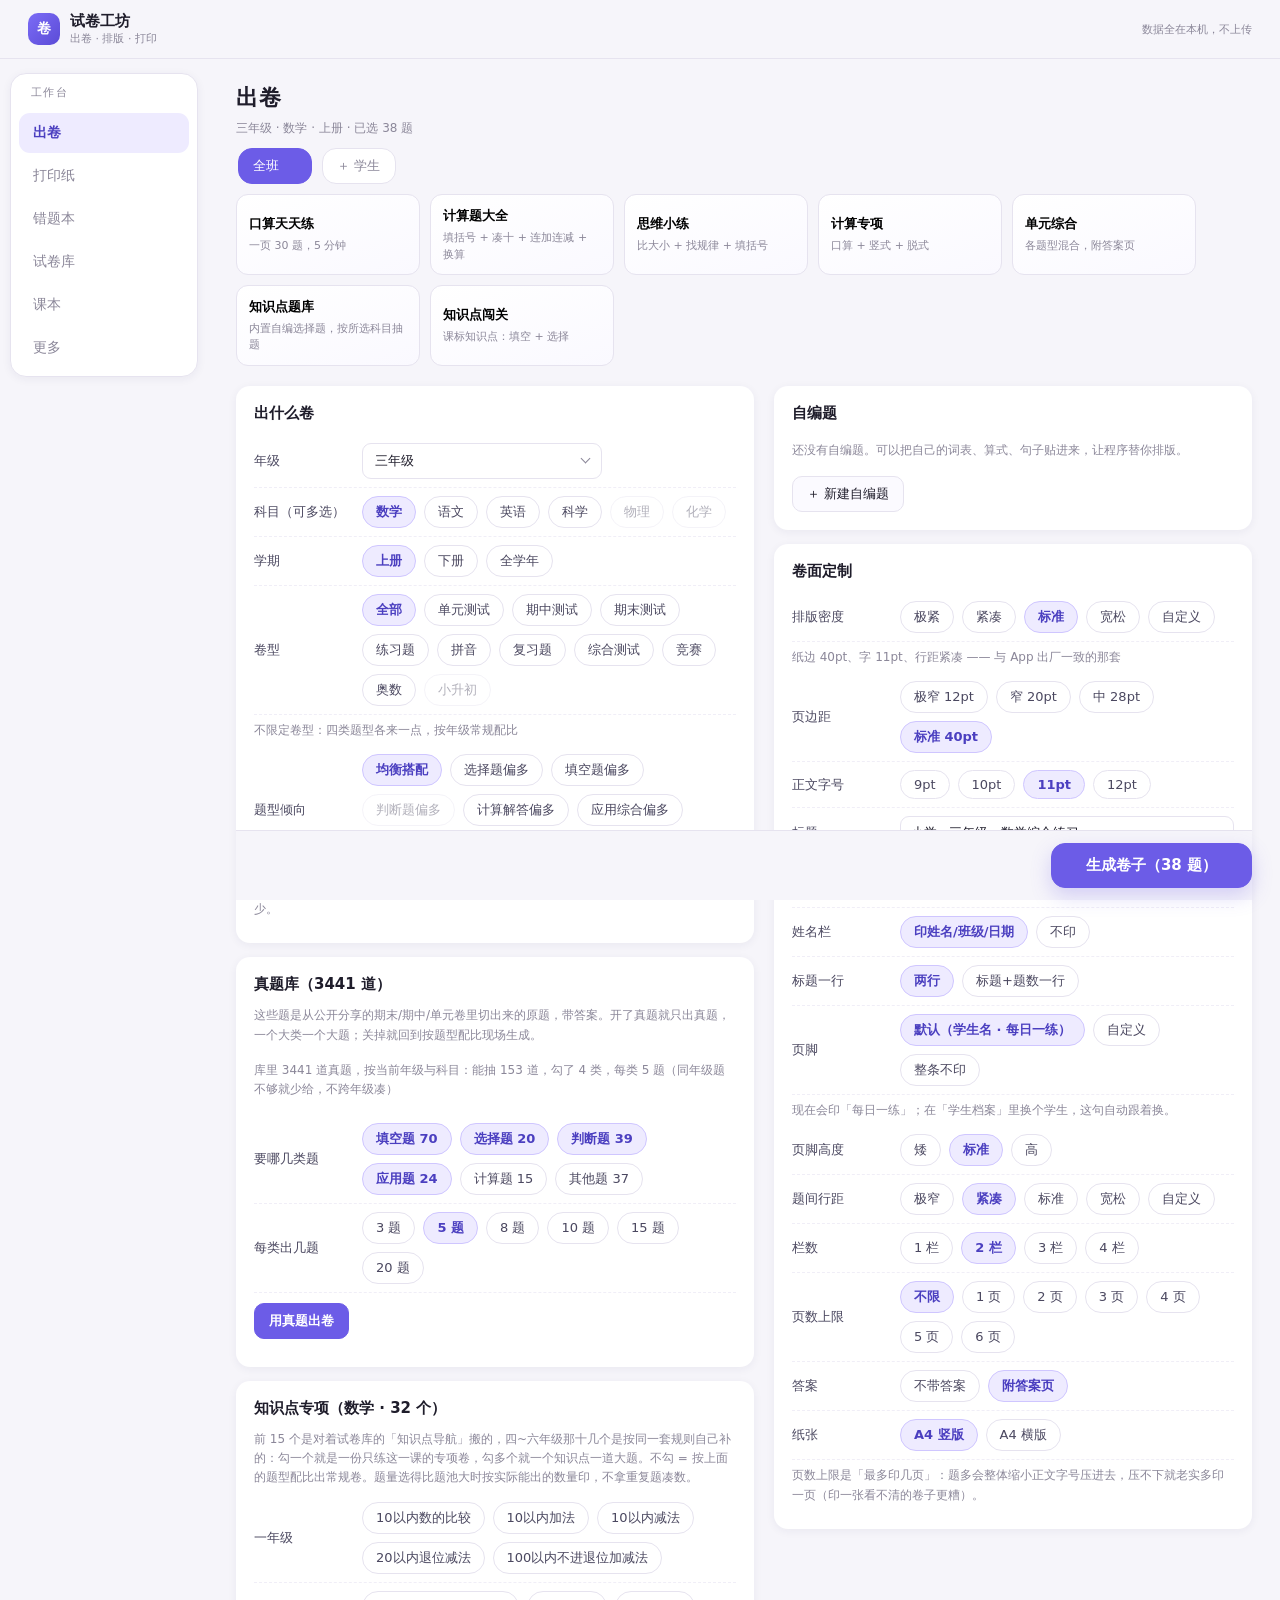
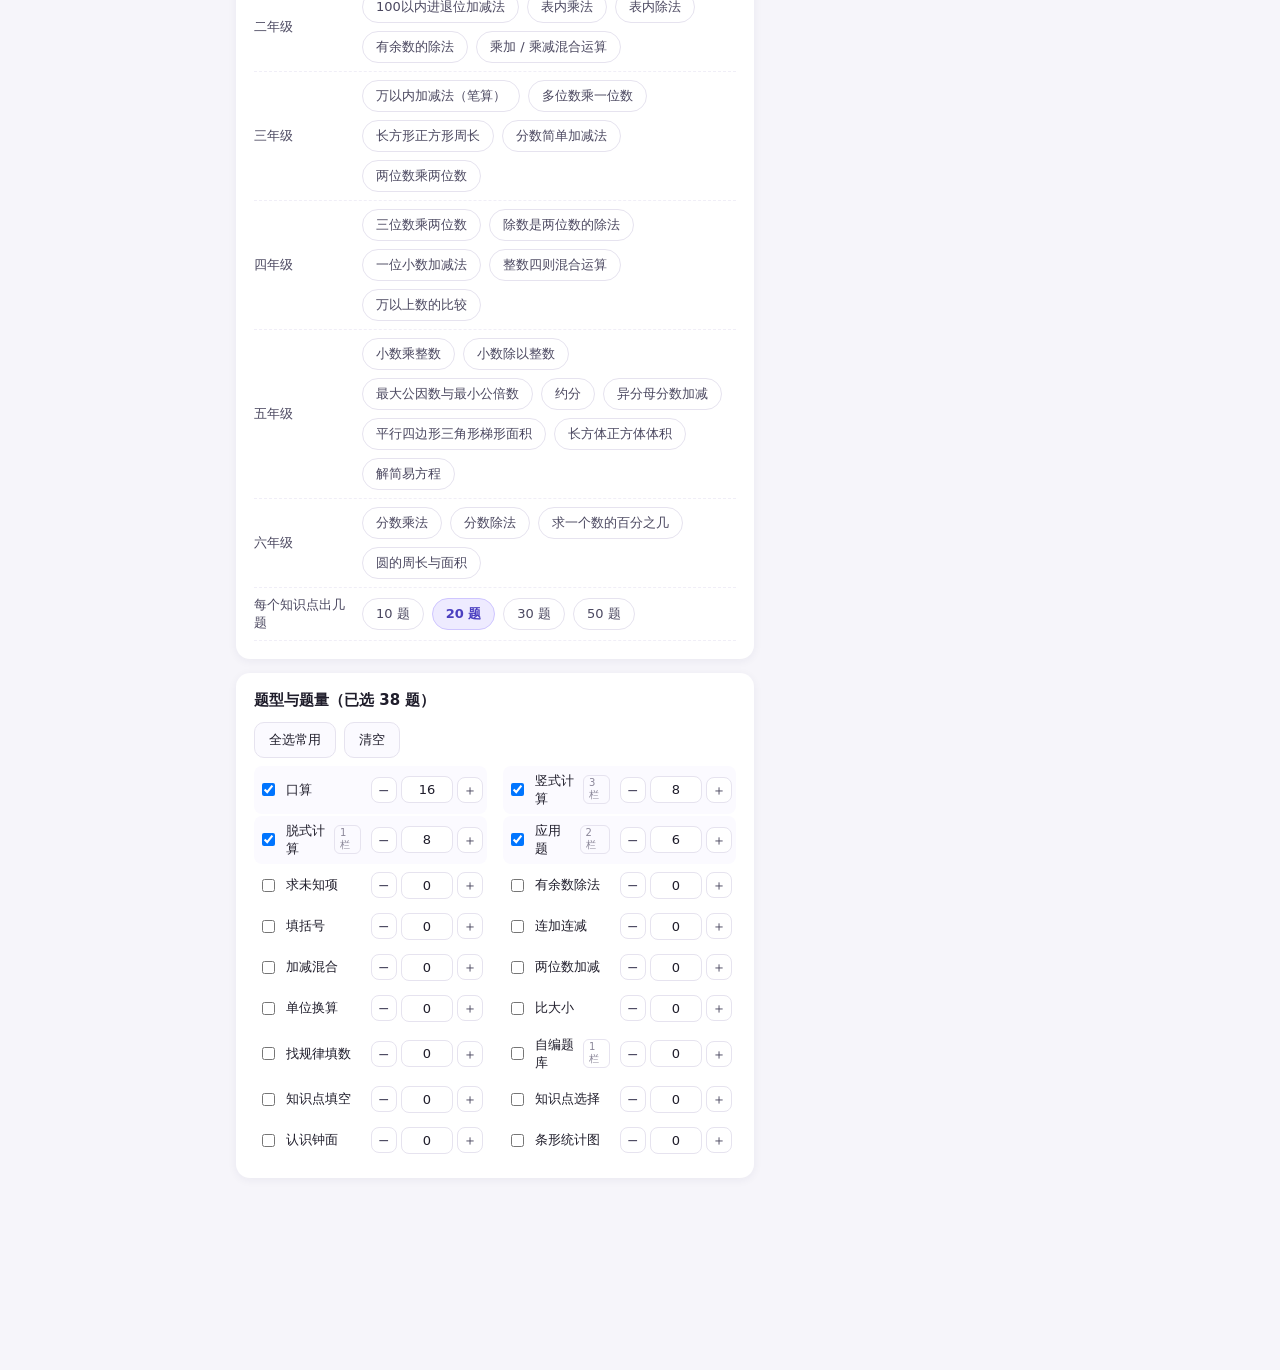
==== 试卷工坊.html @ d7cf1b26 "网页版补上「学前」一档；修补全词语的错题干；学前隐藏学期开关 网页版（web/ + 单文件 试卷工坊.html）： - models.js：GRADE_TABLE 加 grade 0（数域 20、允许" ====
<!DOCTYPE html>
<html lang="zh-CN">
<head>
<meta charset="utf-8">
<meta name="viewport" content="width=device-width, initial-scale=1, viewport-fit=cover">
<title>试卷工坊</title>
<!-- 本文件由 tools/build-single.py 生成，请勿手改；改源码后重跑构建 -->
<style>
/* css/app.css（构建时内联） */
/* 界面外壳 —— 轻量、清爽，眼睛先落在纸上 */

:root {
  --ink: #1f1d2b;
  --ink-2: #4b4860;
  --ink-3: #8b8799;
  --line: #e6e3ef;
  --bg: #f6f5fa;
  --card: #ffffff;
  --brand: #6c5ce7;
  --brand-soft: #eeebff;
  --danger: #e05a5a;
  --radius: 14px;
  --shadow: 0 2px 10px rgba(40, 32, 80, 0.06);
}

* { box-sizing: border-box; }

html, body {
  margin: 0;
  padding: 0;
  background: var(--bg);
  color: var(--ink);
  font-family: "PingFang SC", "Hiragino Sans GB", "Microsoft YaHei", system-ui, sans-serif;
  font-size: 14px;
  -webkit-font-smoothing: antialiased;
}

a { color: var(--brand); }

/* ---------------------------------------------------------------- 顶栏 */

.topbar {
  position: sticky;
  top: 0;
  z-index: 30;
  display: flex;
  align-items: center;
  justify-content: space-between;
  gap: 12px;
  padding: 12px 18px;
  background: rgba(246, 245, 250, 0.92);
  backdrop-filter: blur(8px);
  border-bottom: 1px solid var(--line);
}

.brand { display: flex; align-items: center; gap: 10px; }

.brand .logo {
  width: 32px;
  height: 32px;
  display: grid;
  place-items: center;
  border-radius: 10px;
  background: linear-gradient(135deg, #7b6cf6, #5b4bd6);
  color: #fff;
  font-weight: 700;
}

.brand b { display: block; font-size: 15px; }

.brand em {
  display: block;
  font-style: normal;
  font-size: 11px;
  color: var(--ink-3);
}

.topbar-hint { font-size: 11px; color: var(--ink-3); }

/* ---------------------------------------------------------------- 主体 */

main {
  max-width: 980px;
  margin: 0 auto;
  padding: 18px 16px 96px;
}

.page-head h1 {
  margin: 4px 0 6px;
  font-size: 22px;
  letter-spacing: 0.5px;
}

.hint {
  margin: 6px 0;
  font-size: 12px;
  line-height: 1.6;
  color: var(--ink-3);
}

.card {
  background: var(--card);
  border-radius: var(--radius);
  box-shadow: var(--shadow);
  padding: 16px;
  margin: 14px 0;
}

.card h2 {
  margin: 0 0 12px;
  font-size: 15px;
  font-weight: 600;
}

.row {
  display: flex;
  flex-wrap: wrap;
  gap: 10px;
  align-items: center;
  margin: 10px 0;
}

.grow { flex: 1; }

/* 「共 2 页 · 缩到 96%」这类说明：整块一起换行，不许在中间折成两行
   （也不许省略号 —— 页数被截成「共 2…」比折行更难看懂） */
.preview-toolbar .grow {
  flex: 1 0 auto;
  white-space: nowrap;
}

/* ---------------------------------------------------------------- 按钮 */

.btn {
  appearance: none;
  border: 1px solid var(--line);
  background: #fff;
  color: var(--ink);
  border-radius: 10px;
  padding: 8px 14px;
  font-size: 13px;
  font-family: inherit;
  cursor: pointer;
  transition: background 0.15s, border-color 0.15s, transform 0.05s;
}

.btn:hover { background: #faf9ff; border-color: #d7d2ec; }
.btn:active { transform: translateY(1px); }

.btn.primary {
  background: var(--brand);
  border-color: var(--brand);
  color: #fff;
  font-weight: 600;
}

.btn.primary:hover { background: #5b4bd6; }

.btn.ghost { background: #fbfaff; }

.btn.danger {
  color: var(--danger);
  border-color: #f3d6d6;
}

.btn.ghost.danger { background: #fff; }

.icon-btn {
  border: none;
  background: transparent;
  font-size: 16px;
  color: var(--ink-3);
  cursor: pointer;
}

/* ---------------------------------------------------------------- 胶囊 / 选项 */

.chips {
  display: flex;
  flex-wrap: wrap;
  gap: 8px;
}

.chip {
  border: 1px solid var(--line);
  background: #fff;
  border-radius: 999px;
  padding: 6px 13px;
  font-size: 13px;
  font-family: inherit;
  color: var(--ink-2);
  cursor: pointer;
}

.chip.on {
  background: var(--brand-soft);
  border-color: #cfc6ff;
  color: #4b3fc0;
  font-weight: 600;
}

.chip.off {
  opacity: 0.42;
  cursor: not-allowed;
}

.student-strip {
  display: flex;
  gap: 10px;
  overflow-x: auto;
  padding: 4px 2px 10px;
  scrollbar-width: none;
}

.student-strip::-webkit-scrollbar { display: none; }

.student-pill {
  flex: 0 0 auto;
  display: flex;
  flex-direction: column;
  gap: 2px;
  align-items: flex-start;
  min-width: 74px;
  padding: 8px 14px;
  border-radius: 14px;
  border: 1px solid var(--line);
  background: #fff;
  cursor: pointer;
  font-family: inherit;
}

.student-pill b { font-size: 14px; }

.student-pill span { font-size: 11px; color: var(--ink-3); }

.student-pill.on {
  background: var(--brand);
  border-color: var(--brand);
  color: #fff;
}

.student-pill.on span { color: rgba(255, 255, 255, 0.8); }

.student-pill.ghost { justify-content: center; color: var(--ink-3); }

/* ---------------------------------------------------------------- 模板 */

.template-row {
  display: flex;
  gap: 10px;
  overflow-x: auto;
  padding-bottom: 6px;
  scrollbar-width: none;
}

.template-row::-webkit-scrollbar { display: none; }

.template-chip {
  flex: 0 0 auto;
  width: 168px;
  text-align: left;
  padding: 12px;
  border-radius: 12px;
  border: 1px solid var(--line);
  background: linear-gradient(160deg, #fff, #faf9ff);
  cursor: pointer;
  font-family: inherit;
}

.template-chip b { display: block; font-size: 13px; margin-bottom: 4px; }

.template-chip span { font-size: 11px; color: var(--ink-3); line-height: 1.4; }

/* ---------------------------------------------------------------- 表单 */

.field {
  display: flex;
  align-items: center;
  gap: 12px;
  padding: 8px 0;
  border-bottom: 1px dashed #f0eef7;
}

.field > span {
  flex: 0 0 96px;
  font-size: 13px;
  color: var(--ink-2);
}

.field input[type="text"],
.field input[type="number"],
.field select {
  flex: 1;
  min-width: 0;
  padding: 8px 10px;
  border: 1px solid var(--line);
  border-radius: 9px;
  font-size: 13px;
  font-family: inherit;
  background: #fff;
  color: var(--ink);
}

.field textarea {
  flex: 1;
  min-height: 120px;
  padding: 10px;
  border: 1px solid var(--line);
  border-radius: 9px;
  font-size: 13px;
  font-family: inherit;
  line-height: 1.6;
  resize: vertical;
}

.field > .chips { flex: 1; }

.field input[type="number"] { flex: 0 0 120px; }

/* ---------------------------------------------------------------- 下拉 / 数字框 */

/* 原生 <select> 在 macOS 上是灰方框 + 系统蓝条，改不动，所以整个换掉 */
.field select,
.field .dd {
  flex: 0 1 240px;
  min-width: 0;
}

.dd {
  position: relative;
  display: inline-flex;
  min-width: 132px;
}

/* 真的 <select> 留着当数据源（value / change 事件照旧），只是看不见 */
.dd-native {
  position: absolute;
  width: 1px;
  height: 1px;
  padding: 0;
  margin: -1px;
  overflow: hidden;
  clip: rect(0 0 0 0);
  white-space: nowrap;
  border: 0;
  pointer-events: none;
}

.dd-btn {
  display: flex;
  align-items: center;
  justify-content: space-between;
  gap: 10px;
  width: 100%;
  padding: 8px 12px;
  border: 1px solid var(--line);
  border-radius: 9px;
  background: #fff;
  color: var(--ink);
  font-size: 13px;
  font-family: inherit;
  text-align: left;
  cursor: pointer;
  transition: border-color 0.15s, box-shadow 0.15s;
}

.dd-btn:hover { border-color: #d7d2ec; }

.dd.open .dd-btn,
.dd-btn:focus-visible {
  border-color: #b9aef5;
  box-shadow: 0 0 0 3px rgba(108, 92, 231, 0.14);
  outline: none;
}

.dd-caret {
  flex: 0 0 auto;
  width: 7px;
  height: 7px;
  border-right: 1.5px solid var(--ink-3);
  border-bottom: 1.5px solid var(--ink-3);
  transform: translateY(-2px) rotate(45deg);
  transition: transform 0.15s;
}

.dd.open .dd-caret { transform: translateY(1px) rotate(-135deg); }

.dd-pop {
  position: absolute;
  top: calc(100% + 6px);
  left: 0;
  z-index: 50;
  display: none;
  min-width: 100%;
  max-height: 288px;
  overflow: auto;
  padding: 6px;
  background: #fff;
  border: 1px solid var(--line);
  border-radius: 12px;
  box-shadow: 0 12px 34px rgba(40, 32, 80, 0.16);
}

.dd.open .dd-pop { display: block; }

.dd-opt {
  display: block;
  width: 100%;
  padding: 8px 10px;
  border: none;
  border-radius: 8px;
  background: transparent;
  color: var(--ink-2);
  font-size: 13px;
  font-family: inherit;
  text-align: left;
  cursor: pointer;
  white-space: nowrap;
}

.dd-opt:hover { background: #f6f4ff; color: var(--ink); }

.dd-opt.on {
  background: var(--brand-soft);
  color: #4b3fc0;
  font-weight: 600;
}

/* 数字框：macOS / Chrome 的那对上下小箭头又小又糊，一律不显示 */
input[type="number"] {
  appearance: textfield;
  -moz-appearance: textfield;
}

input[type="number"]::-webkit-outer-spin-button,
input[type="number"]::-webkit-inner-spin-button {
  -webkit-appearance: none;
  margin: 0;
}

/* 需要加减的地方用这个：− [数值] ＋ */
.stepper {
  display: inline-flex;
  align-items: center;
  gap: 4px;
  flex: 0 0 auto;
}

.stepper .num {
  width: 52px;
  padding: 5px 4px;
  border: 1px solid var(--line);
  border-radius: 8px;
  font-size: 13px;
  font-family: inherit;
  text-align: center;
  background: #fff;
  color: var(--ink);
}

.stepper .num:focus {
  outline: none;
  border-color: #b9aef5;
  box-shadow: 0 0 0 3px rgba(108, 92, 231, 0.12);
}

.step-btn {
  width: 26px;
  height: 26px;
  display: grid;
  place-items: center;
  padding: 0;
  border: 1px solid var(--line);
  border-radius: 8px;
  background: #fff;
  color: var(--ink-2);
  font-size: 14px;
  line-height: 1;
  font-family: inherit;
  cursor: pointer;
}

.step-btn:hover { background: #f6f4ff; border-color: #d7d2ec; color: #4b3fc0; }
.step-btn:active { transform: translateY(1px); }

/* 滑杆：编辑排版时拖着改，立刻看到纸面重排 */
.slider {
  display: flex;
  align-items: center;
  gap: 10px;
  flex: 1;
  min-width: 0;
}

.slider input[type="range"] {
  flex: 1;
  min-width: 0;
  accent-color: var(--brand);
  height: 20px;
}

.slider b {
  flex: 0 0 48px;
  font-size: 12px;
  font-weight: 600;
  color: #4b3fc0;
  text-align: right;
}

/* ---------------------------------------------------------------- 题型列表 */

.type-tools { display: flex; gap: 8px; margin-bottom: 8px; }

.type-list {
  display: grid;
  grid-template-columns: 1fr;
  gap: 2px;
  max-height: 420px;
  overflow: auto;
}

.type-item {
  display: flex;
  align-items: center;
  gap: 10px;
  padding: 6px 4px;
  border-radius: 8px;
}

.type-item.on { background: #fbfaff; }

.type-name {
  flex: 1;
  display: flex;
  align-items: center;
  gap: 8px;
  font-size: 13px;
  cursor: pointer;
}

.type-name em {
  font-style: normal;
  font-size: 10px;
  color: var(--ink-3);
  border: 1px solid var(--line);
  border-radius: 6px;
  padding: 1px 5px;
}

.num {
  width: 62px;
  padding: 5px 8px;
  border: 1px solid var(--line);
  border-radius: 8px;
  font-size: 13px;
  text-align: center;
  font-family: inherit;
  background: #fff;
}

/* ---------------------------------------------------------------- 自编题 / 列表卡片 */

.custom-list, .mistake-list, .lib-list, .student-list, .unit-list {
  display: flex;
  flex-direction: column;
  gap: 8px;
  margin: 10px 0;
}

.custom-item, .mistake-item, .lib-item, .student-item, .unit-item {
  display: flex;
  align-items: flex-start;
  justify-content: space-between;
  gap: 12px;
  padding: 12px;
  border: 1px solid var(--line);
  border-radius: 12px;
  background: #fff;
}

.custom-item.on { border-color: #cfc6ff; background: #fbfaff; }

.custom-item label {
  display: flex;
  align-items: center;
  gap: 8px;
  font-size: 13px;
  flex-wrap: wrap;
}

.custom-item label span { font-size: 11px; color: var(--ink-3); }

.custom-actions { display: flex; gap: 6px; flex: 0 0 auto; }

.mistake-item, .lib-item, .student-item, .unit-item { flex-direction: row; align-items: center; }

.mistake-item { flex-direction: column; align-items: stretch; gap: 4px; }

.mistake-item b { font-size: 13px; font-weight: 600; }

.answer, .meta { font-size: 11px; color: var(--ink-3); }

/* 名卷库的搜索框：跟筛选 chip 排在同一张卡里，占满一行 */
.search-box {
  width: 100%;
  margin-top: 10px;
  padding: 9px 12px;
  border: 1px solid var(--line);
  border-radius: 10px;
  font-size: 13px;
  font-family: inherit;
  color: var(--ink-1);
  background: #fff;
}

.search-box:focus {
  outline: none;
  border-color: #b9b0f0;
  box-shadow: 0 0 0 3px rgba(137, 122, 232, 0.12);
}

/* 776 条标题都很长，一行放不下就让它折两行，别把右边按钮挤出卡片 */
.lib-item > div:first-child { min-width: 0; }
.lib-item b { word-break: break-word; }

/* ---------------------------------------------------------------- 预览 */

.preview-toolbar {
  position: sticky;
  top: 57px;
  z-index: 20;
  display: flex;
  flex-wrap: wrap;
  gap: 8px;
  align-items: center;
  padding: 10px;
  margin-bottom: 14px;
  background: rgba(255, 255, 255, 0.94);
  backdrop-filter: blur(8px);
  border: 1px solid var(--line);
  border-radius: 14px;
  box-shadow: var(--shadow);
}

.zoom-label {
  font: inherit;
  font-size: 12px;
  color: var(--ink-3);
  min-width: 46px;
  padding: 4px 6px;
  text-align: center;
  white-space: nowrap;
  background: none;
  border: 0;
  border-radius: 8px;
  cursor: pointer;
}
.zoom-label:hover { background: #f1effa; color: var(--ink); }
/* 手动缩放过：加个下划虚线提醒「点一下能回自动」 */
.zoom-label.manual { color: var(--brand); text-decoration: underline dotted; }

.paper-stage {
  display: flex;
  justify-content: center;
  padding: 8px 0 40px;
  overflow: auto;
}

/* ---------------------------------------------------------------- 编辑排版（电脑端独占） */

.edit-body {
  display: grid;
  grid-template-columns: minmax(0, 1fr) 336px;
  gap: 18px;
  align-items: start;
}

.edit-body .paper-stage { padding-top: 0; }

.edit-panel {
  position: sticky;
  top: 74px;
  display: flex;
  flex-direction: column;
  gap: 10px;
  max-height: calc(100vh - 96px);
  overflow: auto;
  padding: 14px;
  background: #fff;
  border: 1px solid var(--line);
  border-radius: 14px;
  box-shadow: var(--shadow);
}

.edit-head { display: flex; align-items: baseline; gap: 8px; }
.edit-head b { font-size: 14px; }
.edit-head span { font-size: 11px; color: var(--ink-3); }

/* 分组卡片：一眼能分出「整页 / 顶部与底部 / 这一题」三块，不再是一整片输入框 */
.edit-card {
  display: flex;
  flex-direction: column;
  gap: 9px;
  padding: 11px 12px 12px;
  background: #faf9ff;
  border: 1px solid #ece9fb;
  border-radius: 12px;
}

.edit-card.is-selected {
  background: #fff;
  border-color: #d6ccfb;
  box-shadow: 0 2px 10px rgba(108, 92, 231, 0.09);
}

.edit-card h3 {
  display: flex;
  align-items: center;
  gap: 6px;
  margin: 0;
  font-size: 11.5px;
  font-weight: 600;
  color: var(--ink-2);
}

.edit-card h3 .dot {
  width: 6px;
  height: 6px;
  border-radius: 50%;
  background: var(--brand);
  opacity: 0.85;
}

.edit-line { display: flex; align-items: center; gap: 9px; flex-wrap: wrap; }

.edit-label { flex: 0 0 62px; font-size: 12px; color: var(--ink-2); white-space: nowrap; }

.edit-line .slider { flex: 1; min-width: 90px; }
.edit-line input[type="text"] {
  flex: 1;
  min-width: 0;
  padding: 6px 9px;
  border: 1px solid var(--line);
  border-radius: 8px;
  font-size: 12.5px;
  font-family: inherit;
  color: var(--ink);
  background: #fff;
}

.edit-line input[type="text"]:focus {
  outline: none;
  border-color: #b9aef5;
  box-shadow: 0 0 0 3px rgba(108, 92, 231, 0.12);
}

.edit-line .chips { flex: 1; gap: 5px; }
.edit-line .chip { padding: 4px 9px; font-size: 12px; }

/* 说明文字独占一行，跟在控件下面 —— 挤在同一行会把滑杆压得只剩 60px */
.edit-hint {
  flex: 1 0 100%;
  margin-top: -3px;
  font-size: 10.5px;
  font-style: normal;
  color: var(--ink-3);
}

/* 选中题的题干预览：能看清是哪一题就行，改字去纸面上改 */
.edit-quote {
  margin: 0;
  padding: 7px 9px;
  max-height: 72px;
  overflow: auto;
  background: #fff;
  border: 1px dashed #ddd6fb;
  border-radius: 8px;
  font-size: 12px;
  line-height: 1.6;
  color: var(--ink-2);
}

.edit-tip { margin: 0; font-size: 11px; line-height: 1.65; color: var(--brand); }

.edit-actions { display: flex; gap: 6px; }
.edit-actions .btn { flex: 1; padding: 7px 8px; font-size: 12px; }

.edit-foot {
  display: flex;
  justify-content: space-between;
  gap: 8px;
  padding-top: 10px;
  border-top: 1px solid var(--line);
}

.panel-tip { margin: 0; line-height: 1.7; }

/* 纸面上每道题的透明热区：只用来点选，不占视觉 */
.hit {
  position: absolute;
  border-radius: 4pt;
  cursor: pointer;
  background: transparent;
  transition: background 0.12s, box-shadow 0.12s;
}

.hit:hover {
  background: rgba(108, 92, 231, 0.07);
  box-shadow: inset 0 0 0 1px rgba(108, 92, 231, 0.4);
}

.hit.on {
  background: rgba(108, 92, 231, 0.1);
  box-shadow: inset 0 0 0 1.5px var(--brand);
}

/*
 * 预览页的「双击可改」热区：平时完全不打扰读卷子 —— 不铺底色、不抢焦点，
 * 鼠标划过才浮出一圈虚线提示这里能改。单击什么都不做（只有双击才进编辑），
 * 否则读到一半手一抖就弹出输入框，比不能改更烦。
 */
.hit.dbl {
  cursor: text;
  user-select: none;
  -webkit-user-select: none;
}

.hit.dbl:hover {
  background: transparent;
  box-shadow: none;
  outline: 1px dashed rgba(108, 92, 231, 0.5);
  outline-offset: 1.5pt;
}

/* 正在原地编辑的那一题：热区让位给输入框，别抢点击 */
.hit.editing { pointer-events: none; background: transparent; box-shadow: none; }

/*
 * 原地编辑框 —— 直接盖在这道题的 slot 上。
 * 里面所有尺寸都用 pt：它处在 scale(zoom) 的容器里，用 pt 才能跟纸面一起缩放，
 * 视觉上和纸上印的字一样大（用 px 的话纸面缩到 60% 时输入框还是原尺寸，看着就跳出来了）。
 */
.inline-editor {
  position: absolute;
  z-index: 6;
  overflow-y: auto;
  padding: 1pt 4pt 0;
  background: #fff;
  border: 1.4pt solid var(--brand);
  border-radius: 3pt;
  /* 编辑时它是一张浮起来的卡片：阴影足够重，才不会被误读成「纸上印成这个样子了」 */
  box-shadow: 0 1pt 0 rgba(108, 92, 231, 0.25), 0 6pt 18pt rgba(24, 20, 60, 0.22);
}

.inline-ta {
  display: block;
  width: 100%;
  margin: 0;
  padding: 0;
  border: none;
  outline: none;
  resize: none;
  overflow: hidden;
  background: transparent;
  color: #111;
  font-family: "PingFang SC", "Hiragino Sans GB", "Microsoft YaHei", sans-serif;
  white-space: pre-wrap;
  word-break: break-word;
}

/* 答案行：跟题干明显分开（一条虚线），一眼看得出「这一格是答案，不是题目」 */
.inline-ans {
  display: flex;
  align-items: center;
  gap: 4pt;
  margin: 2pt 0 1pt;
  padding-top: 2pt;
  border-top: 1px dashed #e2ddf8;
}

.inline-ans-label {
  flex: none;
  font-size: 6.6pt;
  color: #8a7fc0;
  letter-spacing: 0.04em;
}

.inline-ans-input {
  flex: 1;
  min-width: 0;
  min-height: 10pt;
  padding: 1pt 4pt;
  border: 1px solid #e4defb;
  border-radius: 2pt;
  background: #fbfaff;
  color: #333;
  font-family: inherit;
  font-size: 7.2pt;
  line-height: 1.5;
  outline: none;
}

.inline-ans-input:focus {
  border-color: var(--brand);
  background: #fff;
  box-shadow: 0 0 0 1.5pt rgba(108, 92, 231, 0.14);
}

.inline-bar { display: flex; gap: 4pt; padding: 1pt 0 3pt; }

.inline-bar button {
  padding: 1pt 6pt;
  border: 1px solid #ded7fb;
  border-radius: 2pt;
  background: #fff;
  color: var(--brand);
  font-family: inherit;
  font-size: 7pt;
  line-height: 1.5;
  cursor: pointer;
}

.inline-bar button.ok { background: var(--brand); border-color: var(--brand); color: #fff; }

.toast.exporting { bottom: 148px; }

/* 窄屏「更多」弹窗里的竖排操作 */
.action-list { display: flex; flex-direction: column; gap: 8px; margin-bottom: 12px; }
.action-list .btn { padding: 11px 14px; text-align: left; }

/* ---------------------------------------------------------------- 打印纸 */

.sheet-grid {
  display: grid;
  grid-template-columns: repeat(auto-fill, minmax(158px, 1fr));
  gap: 10px;
  margin-top: 12px;
}

.sheet-card {
  text-align: left;
  padding: 14px;
  border-radius: 12px;
  border: 1px solid var(--line);
  background: #fff;
  cursor: pointer;
  font-family: inherit;
  box-shadow: var(--shadow);
}

.sheet-card:hover { border-color: #d7d2ec; }

.sheet-card b { display: block; font-size: 13px; margin-bottom: 4px; }

.sheet-card span { display: block; font-size: 11px; color: var(--ink-3); line-height: 1.4; }

.sheet-card em {
  display: inline-block;
  margin-top: 8px;
  font-style: normal;
  font-size: 10px;
  color: #6b5fd0;
  background: var(--brand-soft);
  border-radius: 6px;
  padding: 2px 6px;
}

.sheet-preview {
  background: #fff;
  border: 1px solid var(--line);
  border-radius: 10px;
  margin: 0 auto;
}

/* ---------------------------------------------------------------- 更多页 */

.stat-grid {
  display: grid;
  grid-template-columns: repeat(auto-fill, minmax(104px, 1fr));
  gap: 10px;
}

.stat {
  padding: 12px;
  border-radius: 12px;
  background: linear-gradient(160deg, #f7f5ff, #fff);
  border: 1px solid #ece9f8;
}

.stat b { display: block; font-size: 20px; color: #4b3fc0; }

.stat span { font-size: 11px; color: var(--ink-3); }

.help-list { margin: 0; padding-left: 18px; font-size: 13px; line-height: 1.9; color: var(--ink-2); }

.word-cloud { display: flex; flex-wrap: wrap; gap: 6px; }

.word {
  font-size: 12px;
  padding: 4px 8px;
  border-radius: 8px;
  background: #f7f6fc;
  color: var(--ink-2);
}

.book-list { display: flex; flex-direction: column; gap: 6px; }

.book { font-size: 13px; text-decoration: none; }

/* ---------------------------------------------------------------- 底部导航 */

#dock-holder {
  position: fixed;
  left: 0;
  right: 0;
  bottom: 0;
  z-index: 40;
  display: flex;
  justify-content: center;
  padding: 8px 12px calc(8px + env(safe-area-inset-bottom));
  pointer-events: none;
}

.dock {
  pointer-events: auto;
  display: flex;
  gap: 2px;
  padding: 6px;
  background: rgba(255, 255, 255, 0.96);
  backdrop-filter: blur(10px);
  border: 1px solid var(--line);
  border-radius: 16px;
  box-shadow: 0 6px 24px rgba(40, 32, 80, 0.12);
}

.dock-btn {
  border: none;
  background: transparent;
  padding: 8px 13px;
  border-radius: 11px;
  font-size: 12px;
  font-family: inherit;
  color: var(--ink-3);
  cursor: pointer;
}

.dock-btn.on {
  background: var(--brand-soft);
  color: #4b3fc0;
  font-weight: 600;
}

/* 侧栏小标题：只在电脑端出现 */
.dock-title { display: none; }

.create-actions {
  position: sticky;
  z-index: 10;
  bottom: 84px;
  display: flex;
  justify-content: center;
  padding: 10px 0;
}

/* 出卷页的两列容器：手机端是普通块，电脑端才排两列（见文件末尾的桌面样式） */
.create-cols > .col { min-width: 0; }

.create-actions .btn {
  padding: 12px 30px;
  font-size: 15px;
  border-radius: 14px;
  box-shadow: 0 8px 20px rgba(108, 92, 231, 0.25);
}

/* ---------------------------------------------------------------- 弹窗 */

.modal-mask {
  position: fixed;
  inset: 0;
  z-index: 60;
  display: flex;
  align-items: center;
  justify-content: center;
  padding: 16px;
  background: rgba(28, 24, 46, 0.42);
  backdrop-filter: blur(2px);
}

.modal-card {
  display: flex;
  flex-direction: column;
  width: min(480px, 100%);
  max-height: min(86vh, 860px);
  background: #fff;
  border-radius: 18px;
  overflow: hidden;
  box-shadow: 0 20px 60px rgba(20, 16, 40, 0.3);
}

.modal-card.wide { width: min(720px, 100%); }

.modal-head {
  display: flex;
  align-items: center;
  justify-content: space-between;
  gap: 10px;
  padding: 14px 16px;
  border-bottom: 1px solid var(--line);
}

.modal-head h3 { margin: 0; font-size: 15px; }

/* 按钮钉在底部：绝不让用户看不到出口 */
.modal-body {
  flex: 1 1 auto;
  min-height: 0;
  overflow-y: auto;
  padding: 14px 16px;
}

.modal-foot {
  flex: 0 0 auto;
  display: flex;
  justify-content: flex-end;
  gap: 8px;
  padding: 12px 16px;
  border-top: 1px solid var(--line);
  background: #fcfbff;
}

.grading-list { display: flex; flex-direction: column; gap: 6px; }

.grading-row {
  display: flex;
  gap: 10px;
  padding: 8px;
  border-radius: 10px;
  border: 1px solid var(--line);
  font-size: 12px;
  cursor: pointer;
}

.grading-row b { display: block; font-weight: 500; line-height: 1.5; }

.confirm-body { font-size: 13px; line-height: 1.7; color: var(--ink-2); }

/* 提示条 */
.toast {
  position: fixed;
  left: 50%;
  bottom: 96px;
  z-index: 80;
  transform: translateX(-50%);
  max-width: 86vw;
  padding: 10px 16px;
  border-radius: 12px;
  background: rgba(31, 29, 43, 0.92);
  color: #fff;
  font-size: 13px;
  transition: opacity 0.3s;
}

.toast.out { opacity: 0; }

/* ---------------------------------------------------------------- 窄屏 */

/* 出卷页底部按钮是浮着的，正文要多留一截，别被它盖住 */
main.tab-create { padding-bottom: 190px; }

@media (max-width: 560px) {
  main { padding: 14px 12px 96px; }
  main.tab-create { padding-bottom: 200px; }

  .field { align-items: flex-start; flex-direction: column; gap: 6px; }

  .field > span { flex: none; }

  .field input[type="text"],
  .field input[type="number"],
  .field select,
  .field .dd,
  .field > .chips { width: 100%; }

  /* .field 在手机上变成竖排，flex-basis 会去当高度用 —— 必须显式取消 */
  .field .dd { flex: none; }
  .field input[type="number"] { flex: none; }

  /* 手机上数字加减器收窄一点，别把题型名挤没了 */
  .step-btn { width: 22px; height: 24px; font-size: 13px; }

  .preview-toolbar { top: 53px; }

  /* 窄屏上「共 2 页 · 缩到 96%」会被挤成一字一行，干脆让它独占一行 */
  .preview-toolbar .grow {
    flex: 1 0 100%;
    order: -1;
    font-size: 12px;
    white-space: nowrap;
    overflow: hidden;
    text-overflow: ellipsis;
  }

  .dock-btn { padding: 8px 9px; font-size: 11px; }

  .topbar-hint { display: none; }
}

/* ---------------------------------------------------------------- 桌面端（电脑浏览器） */

/*
 * 手机端的底部胶囊导航在电脑上竖起来当左侧导航栏，正文从 208px 往右铺满整个窗口。
 * 断点 1024px：平板横屏（1024×768）也走这一套，别在 1024 宽度上还留一条居中的窄栏。
 */
@media (min-width: 1024px) {
  /* ---- 顶栏与侧栏 ---- */
  .topbar { padding: 12px 28px; }

  #dock-holder {
    top: 57px;
    right: auto;
    bottom: 0;
    left: 0;
    width: 208px;
    padding: 16px 10px 20px;
    flex-direction: column;
    justify-content: flex-start;
  }

  .dock {
    flex-direction: column;
    align-items: stretch;
    width: 100%;
    gap: 3px;
    padding: 8px;
    background: #fff;
    backdrop-filter: none;
    box-shadow: var(--shadow);
  }

  .dock-title {
    display: block;
    padding: 4px 12px 10px;
    font-size: 10.5px;
    letter-spacing: 0.14em;
    color: var(--ink-3);
  }

  .dock-btn {
    text-align: left;
    padding: 11px 14px;
    font-size: 13.5px;
    border-radius: 11px;
  }

  .dock-btn:hover { background: #faf9ff; }

  /* ---- 正文：右边不再留白，一路铺到窗口边缘 ---- */
  main {
    max-width: none;
    margin: 0 0 0 208px;
    padding: 20px 28px 44px;
  }

  main.tab-create { padding-bottom: 108px; }

  .card { padding: 18px; }

  /* ---- 出卷页：左「出什么卷 + 题型」，右「自编题 + 卷面定制」 ---- */
  .create-cols {
    display: grid;
    grid-template-columns: minmax(0, 1.04fr) minmax(0, 0.96fr);
    column-gap: 20px;
    align-items: start;
  }

  /* 模板卡与学生 pill 不再横向滚动：换行铺满整行，鼠标不用横着拖 */
  .template-row,
  .student-strip {
    flex-wrap: wrap;
    overflow: visible;
  }

  .template-chip { width: 184px; }

  /* 多卡片页（课本 / 更多）：卡片并排，别一张占满 1300px 的细长条 */
  .page-cards {
    display: grid;
    grid-template-columns: repeat(auto-fit, minmax(400px, 1fr));
    column-gap: 20px;
    align-items: start;
  }

  .page-cards > .page-head,
  .page-cards > .row { grid-column: 1 / -1; }

  /* 错题 / 试卷库 / 学生 / 单元：一屏能看四五个，不用滚半天 */
  .mistake-list,
  .lib-list,
  .student-list,
  .unit-list {
    display: grid;
    grid-template-columns: repeat(auto-fill, minmax(330px, 1fr));
    gap: 10px;
  }

  .sheet-grid { grid-template-columns: repeat(auto-fill, minmax(200px, 1fr)); }
  .stat-grid { grid-template-columns: repeat(auto-fill, minmax(120px, 1fr)); }

  /* 出卷按钮：贴窗口底边做成一条实心操作条，靠右（跟右侧表单同一列） */
  .create-actions {
    bottom: 0;
    justify-content: flex-end;
    padding: 12px 0;
    background: var(--bg);
    border-top: 1px solid var(--line);
  }

  .create-actions .btn { padding: 12px 34px; }

  .preview-toolbar { top: 57px; }
  .paper-stage { padding: 4px 0 32px; }
}

/* 宽屏：题型列表排两列，四十多个题型不用滚一屏半 */
@media (min-width: 1200px) {
  .type-list {
    grid-template-columns: 1fr 1fr;
    column-gap: 16px;
    max-height: none;
  }
}

</style>
<style>
/* css/paper.css（构建时内联） */
/* 卷面本身：一切尺寸都用 pt，和 A4 的 595×842pt 一一对应 */

.paper-page {
  position: relative;
  background: #fff;
  box-sizing: border-box;
  overflow: hidden;
  color: #1a1a1a;
  font-family: "PingFang SC", "Hiragino Sans GB", "Microsoft YaHei", sans-serif;
  -webkit-font-smoothing: antialiased;
}

.paper-page * {
  box-sizing: border-box;
}

.paper-wrap {
  position: relative;
  box-shadow: 0 6px 24px rgba(30, 25, 60, 0.14);
  border-radius: 2px;
  overflow: hidden;
  background: #fff;
}

/* 速查表：网页版用真表格，能自动折行 */
.ref-table {
  width: 100%;
  border-collapse: collapse;
  table-layout: fixed;
  font-size: 9pt;
  line-height: 1.35;
}

.ref-table th,
.ref-table td {
  border: 0.5pt solid #bbb;
  /* padding 用 em 而不是 pt：缩字号时行高才跟得上，否则 2pt 的固定留白会把 48 行的表顶出纸外 */
  padding: 0.22em 0.34em;
  vertical-align: middle;
  word-break: break-word;
}

.ref-table th {
  background: #f4f3f8;
  font-weight: 600;
  text-align: center;
  border-color: #999;
}

/* 打印：只留纸面 */
#print-root {
  display: none;
}

@media print {
  body.printing {
    background: #fff !important;
  }

  body.printing > *:not(#print-root) {
    display: none !important;
  }

  body.printing #print-root {
    display: block !important;
  }

  body.printing #print-root .paper-page,
  body.printing #print-root .sheet-page {
    box-shadow: none !important;
    border-radius: 0 !important;
    margin: 0 !important;
    break-after: page;
    page-break-after: always;
  }

  body.printing #print-root > *:last-child {
    break-after: auto;
    page-break-after: auto;
  }
}

</style>
</head>
<body>
  <header class="topbar">
    <div class="brand">
      <span class="logo">卷</span>
      <div>
        <b>试卷工坊</b>
        <em>出卷 · 排版 · 打印</em>
      </div>
    </div>
    <div class="topbar-hint">数据全在本机，不上传</div>
  </header>

  <main id="view"></main>
  <div id="dock-holder"></div>

  <!-- 打印专用：屏幕上看不见，打印时只显示这里 -->
  <div id="print-root"></div>

  <!-- 内置数据：每个文件一条，store.js 按 data-pm 路径取 -->
<script type="application/json" data-pm="data/bank/builtin_questions.json">{
  "schema": 1,
  "version": 1,
  "note": "全部为按知识点自编题目，不收录任何第三方教辅原题",
  "questions": [
    {"grade":1,"subject":"MATH","topic":"数的认识","stem":"与 8 相邻的两个数是？","options":["A. 6 和 7","B. 7 和 9","C. 9 和 10"],"answer":"B","analysis":"8 前面是 7，后面是 9"},
    {"grade":1,"subject":"MATH","topic":"比较大小","stem":"9 ○ 6，○ 里应填？","options":["A. >","B. \u003c","C. ="],"answer":"A","analysis":"9 比 6 大"},
    {"grade":1,"subject":"MATH","topic":"图形","stem":"下面哪个图形有 3 条边？","options":["A. 正方形","B. 圆","C. 三角形"],"answer":"C","analysis":"三角形有 3 条边"},
    {"grade":2,"subject":"MATH","topic":"表内乘法","stem":"7 × 8 的结果是？","options":["A. 54","B. 56","C. 64"],"answer":"B","analysis":"七八五十六"},
    {"grade":2,"subject":"MATH","topic":"长度单位","stem":"量教室的长度，用哪个单位最合适？","options":["A. 厘米","B. 米","C. 毫米"],"answer":"B","analysis":"教室长约 8 米"},
    {"grade":2,"subject":"MATH","topic":"余数","stem":"17 ÷ 5 的余数是？","options":["A. 1","B. 2","C. 3"],"answer":"B","analysis":"17 = 5×3 + 2"},
    {"grade":3,"subject":"MATH","topic":"时分秒","stem":"1 分 20 秒等于多少秒？","options":["A. 80 秒","B. 120 秒","C. 1020 秒"],"answer":"A","analysis":"60 + 20 = 80"},
    {"grade":3,"subject":"MATH","topic":"四则运算","stem":"先算乘除后算加减：6 + 3 × 4 = ？","options":["A. 36","B. 18","C. 13"],"answer":"B","analysis":"3×4=12，6+12=18"},
    {"grade":3,"subject":"MATH","topic":"倍数","stem":"下面哪个数是 4 的倍数？","options":["A. 18","B. 22","C. 24"],"answer":"C","analysis":"24 = 4×6"},
    {"grade":4,"subject":"MATH","topic":"大数认识","stem":"一个数由 3 个万和 5 个百组成，这个数是？","options":["A. 30500","B. 35000","C. 30050"],"answer":"A","analysis":"30000 + 500 = 30500"},
    {"grade":4,"subject":"MATH","topic":"角","stem":"1 个平角等于多少个直角？","options":["A. 1 个","B. 2 个","C. 4 个"],"answer":"B","analysis":"180° = 2 × 90°"},
    {"grade":4,"subject":"MATH","topic":"运算律","stem":"25 × 17 × 4 用简便方法先算？","options":["A. 25×17","B. 17×4","C. 25×4"],"answer":"C","analysis":"25×4=100，再乘 17 得 1700"},
    {"grade":5,"subject":"MATH","topic":"分数","stem":"3/4 与下面哪个分数相等？","options":["A. 6/8","B. 3/8","C. 9/16"],"answer":"A","analysis":"分子分母同乘 2"},
    {"grade":5,"subject":"MATH","topic":"因数","stem":"下面哪个数是质数？","options":["A. 21","B. 27","C. 29"],"answer":"C","analysis":"29 只有 1 和它本身两个因数"},
    {"grade":5,"subject":"MATH","topic":"长方体","stem":"长方体有几条棱？","options":["A. 8 条","B. 12 条","C. 6 条"],"answer":"B","analysis":"长宽高各 4 条"},
    {"grade":6,"subject":"MATH","topic":"百分数","stem":"0.25 化成百分数是？","options":["A. 2.5%","B. 25%","C. 250%"],"answer":"B","analysis":"0.25 × 100% = 25%"},
    {"grade":6,"subject":"MATH","topic":"圆","stem":"圆的半径扩大到 2 倍，周长扩大到几倍？","options":["A. 2 倍","B. 4 倍","C. 不变"],"answer":"A","analysis":"周长 C=2πr，与半径成正比"},
    {"grade":6,"subject":"MATH","topic":"比","stem":"把 12:18 化成最简整数比是？","options":["A. 2:3","B. 3:2","C. 4:6"],"answer":"A","analysis":"同除以 6"},
    {"grade":7,"subject":"MATH","topic":"有理数","stem":"-3 的绝对值是多少？","options":["A. -3","B. 3","C. 0"],"answer":"B","analysis":"|-3| = 3"},
    {"grade":7,"subject":"MATH","topic":"整式","stem":"合并同类项 3a + 5a 的结果是？","options":["A. 8a","B. 15a","C. 8a²"],"answer":"A","analysis":"系数相加，字母部分不变"},
    {"grade":7,"subject":"MATH","topic":"方程","stem":"方程 2x - 6 = 0 的解是？","options":["A. x=2","B. x=3","C. x=6"],"answer":"B","analysis":"2x=6，x=3"},
    {"grade":8,"subject":"MATH","topic":"平方根","stem":"√16 的值是？","options":["A. 8","B. 4","C. ±4"],"answer":"B","analysis":"算术平方根取正值 4"},
    {"grade":8,"subject":"MATH","topic":"三角形","stem":"直角三角形两直角边为 3 和 4，斜边是？","options":["A. 5","B. 6","C. 7"],"answer":"A","analysis":"3²+4²=5²"},
    {"grade":8,"subject":"MATH","topic":"因式分解","stem":"x² - 9 分解因式的结果是？","options":["A. (x-3)²","B. (x+3)(x-3)","C. (x+9)(x-1)"],"answer":"B","analysis":"平方差公式"},
    {"grade":9,"subject":"MATH","topic":"一元二次方程","stem":"x² = 4 的解是？","options":["A. x=2","B. x=±2","C. x=4"],"answer":"B","analysis":"两边开平方取正负"},
    {"grade":9,"subject":"MATH","topic":"函数","stem":"一次函数 y = 2x + 1 与 y 轴交点是？","options":["A. (0,1)","B. (1,0)","C. (0,2)"],"answer":"A","analysis":"令 x=0 得 y=1"},
    {"grade":1,"subject":"CHINESE","topic":"笔画","stem":"「日」字一共有几画？","options":["A. 3 画","B. 4 画","C. 5 画"],"answer":"B","analysis":"竖、横折、横、横"},
    {"grade":1,"subject":"CHINESE","topic":"反义词","stem":"「大」的反义词是？","options":["A. 多","B. 小","C. 高"],"answer":"B","analysis":"大—小"},
    {"grade":2,"subject":"CHINESE","topic":"量词","stem":"一（　）小船，括号里填？","options":["A. 只","B. 条","C. 头"],"answer":"B","analysis":"一条小船"},
    {"grade":3,"subject":"CHINESE","topic":"多音字","stem":"「行走」的「行」读作？","options":["A. háng","B. xíng","C. hàng"],"answer":"B","analysis":"表示走时读 xíng"},
    {"grade":3,"subject":"CHINESE","topic":"词语搭配","stem":"（　）的阳光，最合适的是？","options":["A. 温暖","B. 漆黑","C. 沉重"],"answer":"A","analysis":"温暖的阳光"},
    {"grade":4,"subject":"CHINESE","topic":"成语","stem":"「亡羊补牢」的意思是？","options":["A. 丢了羊很伤心","B. 出问题后及时补救","C. 把羊关好"],"answer":"B","analysis":"比喻出了问题及时想办法补救"},
    {"grade":4,"subject":"CHINESE","topic":"修辞","stem":"「月亮像一只小船」用了什么修辞？","options":["A. 拟人","B. 夸张","C. 比喻"],"answer":"C","analysis":"把月亮比作小船"},
    {"grade":5,"subject":"CHINESE","topic":"关联词","stem":"（　）下雨，运动会（　）延期。填哪组？","options":["A. 因为…所以","B. 如果…就","C. 虽然…但是"],"answer":"B","analysis":"假设关系"},
    {"grade":6,"subject":"CHINESE","topic":"古诗","stem":"「春风又绿江南岸」的下一句是？","options":["A. 明月何时照我还","B. 钟山只隔数重山","C. 京口瓜洲一水间"],"answer":"A","analysis":"王安石《泊船瓜洲》"},
    {"grade":7,"subject":"CHINESE","topic":"文言实词","stem":"「学而时习之」中「习」的意思是？","options":["A. 练习","B. 温习","C. 习惯"],"answer":"B","analysis":"学过的内容按时温习"},
    {"grade":8,"subject":"CHINESE","topic":"文学常识","stem":"《背影》的作者是？","options":["A. 鲁迅","B. 朱自清","C. 老舍"],"answer":"B","analysis":"朱自清散文"},
    {"grade":9,"subject":"CHINESE","topic":"病句","stem":"「通过这次活动，使我明白了道理」的病因是？","options":["A. 搭配不当","B. 缺少主语","C. 语序不当"],"answer":"B","analysis":"「通过」和「使」连用导致主语残缺"},
    {"grade":3,"subject":"ENGLISH","topic":"词汇","stem":"apple 的中文意思是？","options":["A. 香蕉","B. 苹果","C. 橘子"],"answer":"B","analysis":"apple = 苹果"},
    {"grade":3,"subject":"ENGLISH","topic":"冠词","stem":"____ apple，横线应填？","options":["A. a","B. an","C. the"],"answer":"B","analysis":"元音音素前用 an"},
    {"grade":4,"subject":"ENGLISH","topic":"be 动词","stem":"She ____ my teacher.","options":["A. am","B. is","C. are"],"answer":"B","analysis":"第三人称单数用 is"},
    {"grade":4,"subject":"ENGLISH","topic":"复数","stem":"box 的复数形式是？","options":["A. boxs","B. boxes","C. boxies"],"answer":"B","analysis":"以 x 结尾加 -es"},
    {"grade":5,"subject":"ENGLISH","topic":"时态","stem":"He ____ to school every day.","options":["A. go","B. goes","C. going"],"answer":"B","analysis":"一般现在时第三人称单数"},
    {"grade":5,"subject":"ENGLISH","topic":"疑问词","stem":"____ is your name? 横线填？","options":["A. What","B. Where","C. Who"],"answer":"A","analysis":"问名字用 What"},
    {"grade":6,"subject":"ENGLISH","topic":"比较级","stem":"big 的比较级是？","options":["A. biger","B. bigger","C. more big"],"answer":"B","analysis":"重读闭音节双写 g 加 -er"},
    {"grade":7,"subject":"ENGLISH","topic":"介词","stem":"I get up ____ six o'clock.","options":["A. in","B. on","C. at"],"answer":"C","analysis":"具体时刻前用 at"},
    {"grade":8,"subject":"ENGLISH","topic":"时态","stem":"I ____ my homework already.","options":["A. finish","B. have finished","C. finished"],"answer":"B","analysis":"already 常与现在完成时连用"},
    {"grade":9,"subject":"ENGLISH","topic":"被动语态","stem":"The room ____ every day.","options":["A. cleans","B. is cleaned","C. cleaned"],"answer":"B","analysis":"房间是被打扫，用一般现在时被动"},
    {"grade":8,"subject":"PHYSICS","topic":"单位","stem":"力的国际单位是？","options":["A. 焦耳","B. 牛顿","C. 瓦特"],"answer":"B","analysis":"力的单位是牛顿 N"},
    {"grade":8,"subject":"PHYSICS","topic":"光","stem":"光在真空中的速度约为？","options":["A. 3×10⁸ m/s","B. 340 m/s","C. 3×10³ m/s"],"answer":"A","analysis":"光速约 30 万千米每秒"},
    {"grade":8,"subject":"PHYSICS","topic":"压强","stem":"增大压强的方法之一是？","options":["A. 增大受力面积","B. 减小压力","C. 减小受力面积"],"answer":"C","analysis":"p=F/S，S 越小 p 越大"},
    {"grade":8,"subject":"PHYSICS","topic":"物态变化","stem":"冰变成水属于？","options":["A. 熔化","B. 凝固","C. 汽化"],"answer":"A","analysis":"固态变液态叫熔化"},
    {"grade":9,"subject":"PHYSICS","topic":"电学","stem":"欧姆定律的表达式是？","options":["A. I = U/R","B. U = I·R²","C. P = U/I"],"answer":"A","analysis":"电流等于电压除以电阻"},
    {"grade":9,"subject":"PHYSICS","topic":"功和能","stem":"功率的国际单位是？","options":["A. 焦耳","B. 瓦特","C. 牛顿"],"answer":"B","analysis":"功率单位 W"},
    {"grade":9,"subject":"PHYSICS","topic":"电路","stem":"串联电路中各处电流？","options":["A. 相等","B. 与电阻成正比","C. 之和为零"],"answer":"A","analysis":"串联电路电流处处相等"},
    {"grade":9,"subject":"PHYSICS","topic":"能量","stem":"下列哪个是可再生能源？","options":["A. 煤","B. 石油","C. 太阳能"],"answer":"C","analysis":"太阳能可源源不断获得"},
    {"grade":9,"subject":"CHEMISTRY","topic":"元素","stem":"水的化学式是？","options":["A. H₂O₂","B. H₂O","C. CO₂"],"answer":"B","analysis":"一个水分子由 2 个 H 和 1 个 O 构成"},
    {"grade":9,"subject":"CHEMISTRY","topic":"化合价","stem":"在化合物中，氧元素通常显？","options":["A. +1","B. -2","C. +2"],"answer":"B","analysis":"氧通常为 -2 价"},
    {"grade":9,"subject":"CHEMISTRY","topic":"物质分类","stem":"下列属于纯净物的是？","options":["A. 空气","B. 食盐水","C. 蒸馏水"],"answer":"C","analysis":"蒸馏水只含 H₂O 一种物质"},
    {"grade":9,"subject":"CHEMISTRY","topic":"酸碱","stem":"pH = 3 的溶液呈？","options":["A. 酸性","B. 中性","C. 碱性"],"answer":"A","analysis":"pH 小于 7 为酸性"},
    {"grade":9,"subject":"CHEMISTRY","topic":"反应类型","stem":"2H₂ + O₂ → 2H₂O 属于？","options":["A. 分解反应","B. 化合反应","C. 置换反应"],"answer":"B","analysis":"多种物质生成一种物质"},
    {"grade":9,"subject":"CHEMISTRY","topic":"金属","stem":"地壳中含量最多的金属元素是？","options":["A. 铁","B. 铝","C. 铜"],"answer":"B","analysis":"地壳中铝含量居金属首位"},
    {"grade":1,"subject":"MATH","topic":"数数","stem":"从 3 数到 7，一共数了几个数？","options":["A. 4 个","B. 5 个","C. 6 个"],"answer":"B","analysis":"3、4、5、6、7 共 5 个"},
    {"grade":1,"subject":"MATH","topic":"凑十","stem":"与 8 合起来是 10 的数是？","options":["A. 1","B. 2","C. 3"],"answer":"B","analysis":"10 - 8 = 2"},
    {"grade":1,"subject":"MATH","topic":"单位","stem":"1 元等于多少角？","options":["A. 10 角","B. 100 角","C. 1 角"],"answer":"A","analysis":"1 元 = 10 角"},
    {"grade":1,"subject":"MATH","topic":"找规律","stem":"2、4、6、8 的下一个数是？","options":["A. 9","B. 10","C. 12"],"answer":"B","analysis":"每次加 2"},
    {"grade":1,"subject":"CHINESE","topic":"拼音","stem":"下面哪个是整体认读音节？","options":["A. zhi","B. zh","C. z"],"answer":"A","analysis":"zhi 是整体认读音节，不用拼读"},
    {"grade":1,"subject":"CHINESE","topic":"笔画","stem":"「木」字一共有几笔？","options":["A. 3 笔","B. 4 笔","C. 5 笔"],"answer":"B","analysis":"横、竖、撇、捺共 4 笔"},
    {"grade":2,"subject":"MATH","topic":"整十数","stem":"50 + 30 的结果是？","options":["A. 53","B. 80","C. 8"],"answer":"B","analysis":"5 个十加 3 个十是 8 个十"},
    {"grade":2,"subject":"MATH","topic":"连加","stem":"2 + 3 + 4 的结果是？","options":["A. 8","B. 9","C. 10"],"answer":"B","analysis":"2+3=5，5+4=9"},
    {"grade":2,"subject":"MATH","topic":"时间","stem":"1 小时等于多少分钟？","options":["A. 30 分","B. 60 分","C. 100 分"],"answer":"B","analysis":"1 时 = 60 分"},
    {"grade":3,"subject":"ENGLISH","topic":"字母顺序","stem":"字母 D 的前一个字母是？","options":["A. B","B. C","C. E"],"answer":"B","analysis":"字母表顺序 A、B、C、D"},
    {"grade":3,"subject":"ENGLISH","topic":"大小写","stem":"字母 g 的大写形式是？","options":["A. G","B. Q","C. C"],"answer":"A","analysis":"g 的大写是 G"},
    {"grade":3,"subject":"MATH","topic":"长度单位","stem":"2 米等于多少厘米？","options":["A. 20 厘米","B. 200 厘米","C. 2000 厘米"],"answer":"B","analysis":"1 米 = 100 厘米"}
  ]
}</script>
<script type="application/json" data-pm="data/content.json">{
"grammar":{"points":[{"name":"be 动词","rule":"I 用 am，he / she / it 和单数名词用 is，you / we / they 和复数名词用 are。","example":"I am a student. / She is my sister. / They are in the classroom.","gradeFrom":3},{"name":"人称代词主格","rule":"做主语用主格：I / you / he / she / it / we / they。","example":"He is my friend. / We are good at English.","gradeFrom":3},{"name":"形容词性物主代词","rule":"表示「谁的」，后面必须跟名词：my / your / his / her / its / our / their。","example":"This is my book. / Their teacher is very kind.","gradeFrom":4},{"name":"名词复数","rule":"一般加 -s；以 s、x、ch、sh 结尾加 -es；辅音字母 + y 结尾变 y 为 i 再加 -es；foot→feet、child→children 等为不规则变化。","example":"three boxes / two feet / many children","gradeFrom":3},{"name":"冠词 a / an / the","rule":"辅音音素开头用 a，元音音素开头用 an，特指或独一无二的事物用 the。","example":"an apple / a book / the sun","gradeFrom":3},{"name":"一般现在时（第三人称单数）","rule":"主语是 he / she / it 或单数名词时，动词加 -s 或 -es；其余人称用原形。","example":"He goes to school by bus. / My mother cooks dinner at six.","gradeFrom":4},{"name":"现在进行时","rule":"be（am / is / are）+ 动词 -ing，表示此刻正在发生。","example":"The boys are playing football. / I am doing my homework now.","gradeFrom":4},{"name":"there be 句型","rule":"表示「某处有某物」，be 动词与**紧跟其后的第一个名词**保持一致（就近原则）。","example":"There is a book and two pens on the desk. / There are two pens and a book.","gradeFrom":4},{"name":"一般疑问句","rule":"实义动词用 Do / Does 提问，be 动词或情态动词直接提到句首。","example":"Do you like apples? / Does he play basketball?","gradeFrom":4},{"name":"特殊疑问词","rule":"what 问什么、when 问时间、where 问地点、who 问人、how 问方式、why 问原因。","example":"When is your birthday? / How do you go to school?","gradeFrom":4},{"name":"情态动词 can / must / may","rule":"后面一律接动词原形，没有人称变化；must 表必须，may 表允许或请求。","example":"You must finish your homework first. / May I use your pen?","gradeFrom":4},{"name":"介词 in / on / at","rule":"in 用于大范围（月、年、城市），on 用于具体某天或表面，at 用于具体时刻或小地点。","example":"The book is on the desk. / I get up at seven o'clock.","gradeFrom":4},{"name":"some / any","rule":"some 多用于肯定句，any 多用于否定句和疑问句。","example":"I have some water. / Do you have any questions?","gradeFrom":5},{"name":"可数与不可数名词","rule":"不可数名词（bread / milk / water / news）没有复数，也不能直接加 a / an，要用 some 或量词。","example":"There is some bread on the table.","gradeFrom":5},{"name":"频度副词","rule":"always > usually > often > sometimes > never，放在实义动词前、be 动词后。","example":"He is never late for school.","gradeFrom":5},{"name":"形容词比较级与最高级","rule":"两者比较用 -er / more，三者及以上用 -est / most；good→better→best、bad→worse→worst。","example":"Tom is taller than his brother. / This is the best book I have read.","gradeFrom":6},{"name":"一般过去时","rule":"规则动词加 -ed，不规则动词要单独记（go→went、do→did）；时间状语多为 yesterday、last night。","example":"I went to the park yesterday. / She did her homework last night.","gradeFrom":6},{"name":"一般将来时","rule":"will + 动词原形表示将来；be going to 表示有计划或已有迹象。","example":"We will visit the museum tomorrow. / Look at the clouds. It is going to rain.","gradeFrom":6},{"name":"现在完成时","rule":"have / has + 过去分词，表示过去发生且对现在有影响，或从过去持续到现在（常配 since / for）。","example":"I have seen this film twice. / He has lived in Beijing since 2019.","gradeFrom":8},{"name":"被动语态","rule":"be + 过去分词；一般现在时用 am / is / are + 过去分词，一般过去时用 was / were + 过去分词。","example":"The window was broken by Tom yesterday. / English is spoken in many countries.","gradeFrom":8},{"name":"动词不定式","rule":"want / hope / ask / decide 等动词后接 to + 动词原形。","example":"I want to be a doctor. / He asked me to help him.","gradeFrom":8},{"name":"宾语从句","rule":"从句一律用陈述语序（连接词 + 主语 + 谓语），不能用疑问语序；「是否」用 if 或 whether。","example":"Could you tell me where the bank is? / I don't know whether he will come.","gradeFrom":9}],"items":[{"point":"be 动词","gradeFrom":3,"stem":"I ___ a student.","options":["am","is","are","be"],"answer":"am","explain":"主语是 I，be 动词用 am。"},{"point":"be 动词","gradeFrom":3,"stem":"She ___ my sister.","options":["am","is","are","be"],"answer":"is","explain":"主语 she 是第三人称单数，用 is。"},{"point":"be 动词","gradeFrom":3,"stem":"They ___ in the classroom.","options":["am","is","are","be"],"answer":"are","explain":"主语 they 是复数，用 are。"},{"point":"人称代词主格","gradeFrom":3,"stem":"___ is my friend. （Tom）","options":["He","She","It","They"],"answer":"He","explain":"Tom 是男性，做主语用 he，句首大写。"},{"point":"人称代词主格","gradeFrom":3,"stem":"___ are good at English. （Lily and I）","options":["He","She","It","We"],"answer":"We","explain":"Lily and I 合起来是「我们」，用 we。"},{"point":"形容词性物主代词","gradeFrom":4,"stem":"This is ___ book. （I）","options":["my","me","I","mine"],"answer":"my","explain":"后面跟名词 book，要用形容词性物主代词 my。"},{"point":"形容词性物主代词","gradeFrom":4,"stem":"The bag is ___ . （she）","options":["her","hers","she","she's"],"answer":"hers","explain":"句末没有名词，要用名词性物主代词 hers。"},{"point":"名词复数","gradeFrom":3,"stem":"There are three ___ on the desk.","options":["box","boxs","boxes","boxies"],"answer":"boxes","explain":"以 x 结尾的名词变复数加 -es。"},{"point":"名词复数","gradeFrom":3,"stem":"I have two ___ .","options":["foot","foots","feet","feets"],"answer":"feet","explain":"foot 的复数是不规则变化 feet。"},{"point":"冠词 a / an / the","gradeFrom":3,"stem":"This is ___ apple.","options":["a","an","the","/"],"answer":"an","explain":"apple 以元音音素开头，用 an。"},{"point":"冠词 a / an / the","gradeFrom":3,"stem":"Look at ___ sun. It is bright today.","options":["a","an","the","/"],"answer":"the","explain":"太阳是独一无二的事物，用 the。"},{"point":"be 动词","gradeFrom":3,"stem":"My father ___ a doctor.","options":["am","is","are","be"],"answer":"is","explain":"主语 my father 是第三人称单数，用 is。"},{"point":"be 动词","gradeFrom":3,"stem":"We ___ students.","options":["am","is","are","be"],"answer":"are","explain":"主语 we 是复数，用 are。"},{"point":"be 动词","gradeFrom":3,"stem":"It ___ a cat.","options":["am","is","are","be"],"answer":"is","explain":"主语 it 是第三人称单数，用 is。"},{"point":"be 动词","gradeFrom":3,"stem":"The children ___ happy today.","options":["am","is","are","be"],"answer":"are","explain":"the children 是复数，用 are。"},{"point":"人称代词主格","gradeFrom":3,"stem":"___ am a girl.","options":["I","You","He","They"],"answer":"I","explain":"只有 I 能和 am 搭配，所以主语是 I。"},{"point":"人称代词主格","gradeFrom":3,"stem":"___ is my teacher. （Ms Wang）","options":["He","She","It","They"],"answer":"She","explain":"Ms Wang 是女性，做主语用 she。"},{"point":"名词复数","gradeFrom":3,"stem":"I have three ___ .","options":["book","books","bookes","bookies"],"answer":"books","explain":"book 是规则名词，复数直接加 -s。"},{"point":"名词复数","gradeFrom":3,"stem":"Look! Two ___ are flying.","options":["bird","birds","birdes","birdies"],"answer":"birds","explain":"bird 是规则名词，复数直接加 -s。"},{"point":"冠词 a / an / the","gradeFrom":3,"stem":"This is ___ orange.","options":["a","an","the","/"],"answer":"an","explain":"orange 以元音音素开头，用 an。"},{"point":"冠词 a / an / the","gradeFrom":3,"stem":"I have ___ new pencil.","options":["a","an","the","/"],"answer":"a","explain":"new 以辅音音素开头，用 a。"},{"point":"一般现在时（第三人称单数）","gradeFrom":4,"stem":"He ___ to school by bus every day.","options":["go","goes","going","went"],"answer":"goes","explain":"主语 he 是第三人称单数，一般现在时动词加 -es。"},{"point":"一般现在时（第三人称单数）","gradeFrom":4,"stem":"My mother ___ dinner at six.","options":["cook","cooks","cooking","cooked"],"answer":"cooks","explain":"主语 my mother 是第三人称单数，动词加 -s。"},{"point":"现在进行时","gradeFrom":4,"stem":"Look! The boys ___ football.","options":["play","plays","are playing","played"],"answer":"are playing","explain":"Look! 提示动作正在发生，用 be + 动词 -ing，主语复数用 are。"},{"point":"现在进行时","gradeFrom":4,"stem":"I ___ my homework now.","options":["do","does","am doing","did"],"answer":"am doing","explain":"now 表示此刻正在做，主语 I 用 am doing。"},{"point":"there be 句型","gradeFrom":4,"stem":"There ___ a book and two pens on the desk.","options":["is","are","have","has"],"answer":"is","explain":"就近原则：紧跟 be 的是 a book（单数），所以用 is。"},{"point":"there be 句型","gradeFrom":4,"stem":"There ___ some milk in the glass.","options":["is","are","have","has"],"answer":"is","explain":"milk 是不可数名词，按单数处理，用 is。"},{"point":"一般疑问句","gradeFrom":4,"stem":"___ you like apples?","options":["Do","Does","Are","Is"],"answer":"Do","explain":"主语 you，实义动词 like，用 Do 提问。"},{"point":"一般疑问句","gradeFrom":4,"stem":"___ he play basketball?","options":["Do","Does","Is","Are"],"answer":"Does","explain":"主语 he 是第三人称单数，用 Does，后面动词还原。"},{"point":"特殊疑问词","gradeFrom":4,"stem":"___ is your birthday?","options":["What","When","Who","Where"],"answer":"When","explain":"问生日是问时间，用 when。"},{"point":"特殊疑问词","gradeFrom":4,"stem":"___ do you go to school? — By bike.","options":["What","How","Where","Who"],"answer":"How","explain":"答语 By bike 说的是方式，用 how 提问。"},{"point":"情态动词 can / must / may","gradeFrom":4,"stem":"You ___ finish your homework first.","options":["can","must","may","need"],"answer":"must","explain":"表示「必须」用 must，后面接动词原形。"},{"point":"情态动词 can / must / may","gradeFrom":4,"stem":"___ I use your pen?","options":["Must","May","Need","Am"],"answer":"May","explain":"礼貌地请求允许用 May I…。"},{"point":"介词 in / on / at","gradeFrom":4,"stem":"The book is ___ the desk. （在桌面上）","options":["in","on","at","under"],"answer":"on","explain":"在物体表面上用 on。"},{"point":"介词 in / on / at","gradeFrom":4,"stem":"I get up ___ seven o'clock.","options":["in","on","at","for"],"answer":"at","explain":"具体时刻前用 at。"},{"point":"some / any","gradeFrom":5,"stem":"I have ___ water in my bottle.","options":["some","any","a","an"],"answer":"some","explain":"肯定句里用 some。"},{"point":"some / any","gradeFrom":5,"stem":"Do you have ___ questions?","options":["some","any","a","an"],"answer":"any","explain":"疑问句里一般用 any。"},{"point":"可数与不可数名词","gradeFrom":5,"stem":"There is some ___ on the table.","options":["apple","apples","bread","breads"],"answer":"bread","explain":"bread 是不可数名词，没有复数形式。"},{"point":"频度副词","gradeFrom":5,"stem":"He is ___ late for school. （从不）","options":["always","usually","never","sometimes"],"answer":"never","explain":"「从不」是 never，放在 be 动词之后。"},{"point":"形容词比较级与最高级","gradeFrom":6,"stem":"Tom is ___ than his brother.","options":["tall","taller","tallest","more tall"],"answer":"taller","explain":"两者比较用比较级 taller，后面跟 than。"},{"point":"形容词比较级与最高级","gradeFrom":6,"stem":"This is the ___ book I have ever read.","options":["good","better","best","well"],"answer":"best","explain":"三者以上比较用最高级，good 的最高级是 best。"},{"point":"一般过去时","gradeFrom":6,"stem":"I ___ to the park yesterday.","options":["go","goes","went","going"],"answer":"went","explain":"yesterday 表示过去，go 的过去式是 went。"},{"point":"一般过去时","gradeFrom":6,"stem":"She ___ her homework last night.","options":["do","does","did","done"],"answer":"did","explain":"last night 表示过去，do 的过去式是 did。"},{"point":"一般将来时","gradeFrom":6,"stem":"We ___ visit the museum tomorrow.","options":["will","are","were","did"],"answer":"will","explain":"tomorrow 表示将来，用 will + 动词原形。"},{"point":"一般将来时","gradeFrom":6,"stem":"Look at the clouds. It ___ rain.","options":["is going to","will be","was","does"],"answer":"is going to","explain":"已有明显迹象（乌云）时用 be going to。"},{"point":"现在完成时","gradeFrom":8,"stem":"I ___ this film twice.","options":["see","saw","have seen","will see"],"answer":"have seen","explain":"twice 强调到现在为止的经历，用 have + 过去分词。"},{"point":"现在完成时","gradeFrom":8,"stem":"He ___ in Beijing since 2019.","options":["live","lived","has lived","is living"],"answer":"has lived","explain":"since + 时间点表示持续到现在，主语 he 用 has lived。"},{"point":"被动语态","gradeFrom":8,"stem":"The window ___ by Tom yesterday.","options":["broke","was broken","is broken","breaks"],"answer":"was broken","explain":"窗户是被打破的，过去时被动语态 was + 过去分词。"},{"point":"被动语态","gradeFrom":8,"stem":"English ___ in many countries.","options":["speaks","is spoken","spoke","speaking"],"answer":"is spoken","explain":"英语是被说的，一般现在时被动语态 is + 过去分词。"},{"point":"动词不定式","gradeFrom":8,"stem":"I want ___ a doctor.","options":["be","to be","being","been"],"answer":"to be","explain":"want 后面接 to + 动词原形。"},{"point":"动词不定式","gradeFrom":8,"stem":"He asked me ___ him.","options":["help","to help","helping","helped"],"answer":"to help","explain":"ask sb. to do sth. 是固定搭配。"},{"point":"宾语从句","gradeFrom":9,"stem":"Could you tell me ___ ?","options":["where is the bank","where the bank is","where the bank was","the bank where is"],"answer":"where the bank is","explain":"宾语从句必须用陈述语序：连接词 + 主语 + 谓语。"},{"point":"宾语从句","gradeFrom":9,"stem":"I don't know ___ he will come or not.","options":["that","if","what","whether"],"answer":"whether","explain":"后面有 or not 时只能用 whether。"}]},
"phonics":{"kindOrder":[{"key":"SHORT_VOWEL","label":"短元音","vowel":true},{"key":"LONG_VOWEL","label":"长元音","vowel":true},{"key":"DIPHTHONG","label":"双元音","vowel":true},{"key":"PLOSIVE","label":"爆破音","vowel":false},{"key":"FRICATIVE","label":"摩擦音","vowel":false},{"key":"AFFRICATE","label":"破擦音","vowel":false},{"key":"NASAL","label":"鼻音","vowel":false},{"key":"LATERAL","label":"舌侧音","vowel":false},{"key":"SEMI_VOWEL","label":"半元音","vowel":false}],"all":[{"ipa":"/iː/","kind":"LONG_VOWEL","examples":["see","tea","green"],"zh":"看见","hint":"嘴角向两边拉开，拖长读「衣」"},{"ipa":"/ɪ/","kind":"SHORT_VOWEL","examples":["sit","big","fish"],"zh":"坐","hint":"短促的「衣」，嘴比 /iː/ 松"},{"ipa":"/e/","kind":"SHORT_VOWEL","examples":["bed","pen","red"],"zh":"床","hint":"短「诶」，嘴张到一半"},{"ipa":"/æ/","kind":"SHORT_VOWEL","examples":["cat","bag","hand"],"zh":"猫","hint":"嘴张大到能塞一根手指"},{"ipa":"/ɑː/","kind":"LONG_VOWEL","examples":["car","star","farm"],"zh":"汽车","hint":"嘴张大，舌后缩，拖长「啊」"},{"ipa":"/ɒ/","kind":"SHORT_VOWEL","examples":["hot","dog","box"],"zh":"热的","hint":"短「哦」，嘴唇略圆"},{"ipa":"/ɔː/","kind":"LONG_VOWEL","examples":["door","ball","four"],"zh":"门","hint":"圆唇拖长「奥」"},{"ipa":"/ʊ/","kind":"SHORT_VOWEL","examples":["book","look","good"],"zh":"书","hint":"短「乌」，唇圆但不前突"},{"ipa":"/uː/","kind":"LONG_VOWEL","examples":["food","moon","blue"],"zh":"食物","hint":"圆唇前突，拖长「乌」"},{"ipa":"/ʌ/","kind":"SHORT_VOWEL","examples":["cup","bus","sun"],"zh":"杯子","hint":"短促「阿」，口型放松"},{"ipa":"/ɜː/","kind":"LONG_VOWEL","examples":["bird","girl","nurse"],"zh":"鸟","hint":"舌位居中，拖长「鹅」"},{"ipa":"/ə/","kind":"SHORT_VOWEL","examples":["about","sofa","teacher"],"zh":"关于","hint":"最轻的「额」，非重读音节里出现"},{"ipa":"/eɪ/","kind":"DIPHTHONG","examples":["day","name","cake"],"zh":"天","hint":"从 /e/ 滑到 /ɪ/，「诶衣」连读"},{"ipa":"/aɪ/","kind":"DIPHTHONG","examples":["bike","five","sky"],"zh":"自行车","hint":"从 /a/ 滑到 /ɪ/，「啊衣」连读"},{"ipa":"/ɔɪ/","kind":"DIPHTHONG","examples":["boy","toy","coin"],"zh":"男孩","hint":"从 /ɔ/ 滑到 /ɪ/，「奥衣」连读"},{"ipa":"/aʊ/","kind":"DIPHTHONG","examples":["house","cow","mouth"],"zh":"房子","hint":"从 /a/ 滑到 /ʊ/，「啊乌」连读"},{"ipa":"/əʊ/","kind":"DIPHTHONG","examples":["go","home","nose"],"zh":"去","hint":"从 /ə/ 滑到 /ʊ/，「额乌」连读"},{"ipa":"/ɪə/","kind":"DIPHTHONG","examples":["ear","near","hear"],"zh":"耳朵","hint":"从 /ɪ/ 滑到 /ə/，「衣额」连读"},{"ipa":"/eə/","kind":"DIPHTHONG","examples":["hair","bear","chair"],"zh":"头发","hint":"从 /e/ 滑到 /ə/，「诶额」连读"},{"ipa":"/ʊə/","kind":"DIPHTHONG","examples":["tour","poor","sure"],"zh":"旅行","hint":"从 /ʊ/ 滑到 /ə/，「乌额」连读"},{"ipa":"/p/","kind":"PLOSIVE","examples":["pen","pig","cup"],"zh":"钢笔","hint":"双唇紧闭后突然放开，不振动声带"},{"ipa":"/b/","kind":"PLOSIVE","examples":["bag","book","big"],"zh":"包","hint":"口型同 /p/，但要振动声带"},{"ipa":"/t/","kind":"PLOSIVE","examples":["ten","cat","sit"],"zh":"十","hint":"舌尖抵上齿龈后弹开，不振动声带"},{"ipa":"/d/","kind":"PLOSIVE","examples":["dog","desk","red"],"zh":"狗","hint":"口型同 /t/，但要振动声带"},{"ipa":"/k/","kind":"PLOSIVE","examples":["cat","key","book"],"zh":"猫","hint":"舌根抵软腭后放开，不振动声带"},{"ipa":"/ɡ/","kind":"PLOSIVE","examples":["go","girl","bag"],"zh":"去","hint":"口型同 /k/，但要振动声带"},{"ipa":"/f/","kind":"FRICATIVE","examples":["fish","five","coffee"],"zh":"鱼","hint":"上齿轻触下唇吹气，不振动声带"},{"ipa":"/v/","kind":"FRICATIVE","examples":["very","seven","love"],"zh":"非常","hint":"口型同 /f/，但要振动声带"},{"ipa":"/θ/","kind":"FRICATIVE","examples":["three","think","mouth"],"zh":"三","hint":"舌尖轻放上下齿之间吹气，不振动声带"},{"ipa":"/ð/","kind":"FRICATIVE","examples":["this","mother","they"],"zh":"这个","hint":"口型同 /θ/，但要振动声带"},{"ipa":"/s/","kind":"FRICATIVE","examples":["sun","six","bus"],"zh":"太阳","hint":"舌尖靠近上齿龈留细缝吹气"},{"ipa":"/z/","kind":"FRICATIVE","examples":["zoo","zero","nose"],"zh":"动物园","hint":"口型同 /s/，但要振动声带"},{"ipa":"/ʃ/","kind":"FRICATIVE","examples":["she","ship","fish"],"zh":"她","hint":"双唇略前突，读「嘘」"},{"ipa":"/ʒ/","kind":"FRICATIVE","examples":["measure","usual","pleasure"],"zh":"测量","hint":"口型同 /ʃ/，但要振动声带"},{"ipa":"/h/","kind":"FRICATIVE","examples":["hat","hand","hello"],"zh":"帽子","hint":"口张开送气，声带不振动"},{"ipa":"/tʃ/","kind":"AFFRICATE","examples":["chair","teacher","watch"],"zh":"椅子","hint":"/t/ 与 /ʃ/ 连读，读「吃」"},{"ipa":"/dʒ/","kind":"AFFRICATE","examples":["job","juice","bridge"],"zh":"工作","hint":"/d/ 与 /ʒ/ 连读，读「知」"},{"ipa":"/tr/","kind":"AFFRICATE","examples":["tree","train","try"],"zh":"树","hint":"/t/ 与 /r/ 连读，读「戳」"},{"ipa":"/dr/","kind":"AFFRICATE","examples":["dress","drive","dream"],"zh":"连衣裙","hint":"/d/ 与 /r/ 连读，读「捉」"},{"ipa":"/ts/","kind":"AFFRICATE","examples":["cats","hats","sits"],"zh":"猫（复数）","hint":"/t/ 与 /s/ 连读，读「次」"},{"ipa":"/dz/","kind":"AFFRICATE","examples":["beds","hands","reads"],"zh":"床（复数）","hint":"/d/ 与 /z/ 连读，读「资」"},{"ipa":"/m/","kind":"NASAL","examples":["man","milk","mum"],"zh":"男人","hint":"双唇闭合，气流从鼻腔出"},{"ipa":"/n/","kind":"NASAL","examples":["no","nine","sun"],"zh":"不","hint":"舌尖抵上齿龈，气流从鼻腔出"},{"ipa":"/ŋ/","kind":"NASAL","examples":["sing","long","morning"],"zh":"唱歌","hint":"舌根抵软腭，气流从鼻腔出，读「嗯」"},{"ipa":"/l/","kind":"LATERAL","examples":["leg","look","ball"],"zh":"腿","hint":"舌尖抵上齿龈，气流从舌两侧出"},{"ipa":"/r/","kind":"SEMI_VOWEL","examples":["red","run","car"],"zh":"红色的","hint":"舌尖卷起但不碰上腭"},{"ipa":"/j/","kind":"SEMI_VOWEL","examples":["yes","you","yellow"],"zh":"是","hint":"半元音，同「耶」的起头"},{"ipa":"/w/","kind":"SEMI_VOWEL","examples":["we","water","window"],"zh":"我们","hint":"半元音，双唇收圆后放开"}]},
"idioms":[{"word":"守株待兔","meaning":"死守老经验不肯变通，妄想不劳而获","tag":"寓言","grade":3},{"word":"画蛇添足","meaning":"做了多余的事，反而把事情弄糟","tag":"寓言","grade":3},{"word":"亡羊补牢","meaning":"出了问题及时补救，还不算晚","tag":"寓言","grade":3},{"word":"井底之蛙","meaning":"见识狭窄，却以为自己很了不起","tag":"寓言","grade":3},{"word":"狐假虎威","meaning":"借别人的势力来吓唬人","tag":"寓言","grade":3},{"word":"刻舟求剑","meaning":"不懂得情况已经变化，仍按老办法找","tag":"寓言","grade":3},{"word":"掩耳盗铃","meaning":"自己骗自己，明明瞒不过别人","tag":"寓言","grade":3},{"word":"对牛弹琴","meaning":"对不懂的人讲道理，白费口舌","tag":"寓言","grade":3},{"word":"杯弓蛇影","meaning":"疑心太重，把虚影当成真事","tag":"心理","grade":4},{"word":"惊弓之鸟","meaning":"受过惊吓，一有动静就害怕","tag":"心理","grade":4},{"word":"如鱼得水","meaning":"到了适合自己的环境，十分自在","tag":"处境","grade":4},{"word":"鹤立鸡群","meaning":"才能或仪表明显高出周围的人","tag":"人物","grade":4},{"word":"狼吞虎咽","meaning":"吃东西又急又猛","tag":"动作","grade":3},{"word":"龙飞凤舞","meaning":"形容书法笔势活泼有力","tag":"艺术","grade":4},{"word":"马到成功","meaning":"事情一开始就顺利办成","tag":"祝愿","grade":3},{"word":"万马奔腾","meaning":"声势浩大，场面壮观","tag":"景象","grade":4},{"word":"专心致志","meaning":"一心一意，注意力完全集中","tag":"学习","grade":3},{"word":"全神贯注","meaning":"全部精神都集中在一点上","tag":"学习","grade":3},{"word":"孜孜不倦","meaning":"勤奋努力，不知疲倦","tag":"学习","grade":4},{"word":"废寝忘食","meaning":"顾不上睡觉吃饭，非常投入","tag":"学习","grade":4},{"word":"温故知新","meaning":"复习旧知识，能得到新的体会","tag":"学习","grade":3},{"word":"持之以恒","meaning":"长久坚持下去，不半途而废","tag":"学习","grade":4},{"word":"锲而不舍","meaning":"一直刻下去不放手，比喻坚持到底","tag":"学习","grade":5},{"word":"精益求精","meaning":"已经很好了，还要求更好","tag":"学习","grade":5},{"word":"不耻下问","meaning":"向学问不如自己的人请教也不害羞","tag":"学习","grade":4},{"word":"举一反三","meaning":"从一件事推知同类的许多事","tag":"学习","grade":4},{"word":"融会贯通","meaning":"把各方面知识融合起来，透彻理解","tag":"学习","grade":5},{"word":"学以致用","meaning":"学到的东西要用来解决实际问题","tag":"学习","grade":5},{"word":"博览群书","meaning":"广泛地阅读各种书籍","tag":"学习","grade":4},{"word":"书声琅琅","meaning":"读书的声音清亮好听","tag":"学习","grade":3},{"word":"拾金不昧","meaning":"捡到钱物不据为己有","tag":"品德","grade":3},{"word":"助人为乐","meaning":"把帮助别人当作快乐","tag":"品德","grade":3},{"word":"舍己为人","meaning":"为了别人甘愿牺牲自己的利益","tag":"品德","grade":4},{"word":"见义勇为","meaning":"看到正义的事勇敢地去做","tag":"品德","grade":4},{"word":"尊老爱幼","meaning":"尊敬老人，爱护小孩","tag":"品德","grade":3},{"word":"诚实守信","meaning":"说话算数，不欺骗别人","tag":"品德","grade":3},{"word":"谦虚谨慎","meaning":"不自满，做事小心认真","tag":"品德","grade":4},{"word":"光明磊落","meaning":"心地坦白，做事正大光明","tag":"品德","grade":5},{"word":"一丝不苟","meaning":"做事认真细致，一点不马虎","tag":"处事","grade":4},{"word":"任劳任怨","meaning":"做事不怕辛苦，也不抱怨","tag":"处事","grade":5},{"word":"鞠躬尽瘁","meaning":"竭尽全力工作，直到生命的尽头","tag":"品德","grade":5},{"word":"大公无私","meaning":"一心为公，没有私心","tag":"品德","grade":5},{"word":"山清水秀","meaning":"山水风景清丽秀美","tag":"景象","grade":3},{"word":"鸟语花香","meaning":"鸟儿鸣叫，花儿飘香","tag":"景象","grade":3},{"word":"春暖花开","meaning":"天气转暖，百花开放","tag":"景象","grade":3},{"word":"秋高气爽","meaning":"秋天天空晴朗，空气清爽","tag":"景象","grade":4},{"word":"冰天雪地","meaning":"到处是冰和雪，非常寒冷","tag":"景象","grade":3},{"word":"万里无云","meaning":"天空晴朗，一片云也没有","tag":"景象","grade":3},{"word":"风和日丽","meaning":"微风和暖，阳光明丽","tag":"景象","grade":4},{"word":"波涛汹涌","meaning":"波浪又大又急，气势逼人","tag":"景象","grade":4},{"word":"绿树成荫","meaning":"树木茂密，遮出一片阴凉","tag":"景象","grade":4},{"word":"五光十色","meaning":"颜色鲜艳，种类繁多","tag":"景象","grade":4},{"word":"层峦叠嶂","meaning":"山峰重重叠叠，一座连着一座","tag":"景象","grade":5},{"word":"一望无际","meaning":"一眼望不到边，非常辽阔","tag":"景象","grade":4},{"word":"眉开眼笑","meaning":"眉毛舒展，眼含笑意，非常高兴","tag":"神态","grade":3},{"word":"兴高采烈","meaning":"兴致高，情绪热烈","tag":"神态","grade":3},{"word":"垂头丧气","meaning":"低着头没精神，十分失望","tag":"神态","grade":3},{"word":"目瞪口呆","meaning":"吃惊得发愣，说不出话","tag":"神态","grade":4},{"word":"面红耳赤","meaning":"脸和耳朵都红了，形容害羞或着急","tag":"神态","grade":4},{"word":"眉清目秀","meaning":"五官清秀，长相好看","tag":"外貌","grade":4},{"word":"神采奕奕","meaning":"精神饱满，容光焕发","tag":"神态","grade":5},{"word":"和颜悦色","meaning":"脸色和蔼，态度亲切","tag":"神态","grade":4},{"word":"怒气冲冲","meaning":"非常生气的样子","tag":"神态","grade":4},{"word":"若无其事","meaning":"装作没事一样，不动声色","tag":"神态","grade":5},{"word":"手忙脚乱","meaning":"做事慌张，没有条理","tag":"动作","grade":3},{"word":"健步如飞","meaning":"走路的步伐又快又稳","tag":"动作","grade":4},{"word":"东张西望","meaning":"四处乱看，注意力不集中","tag":"动作","grade":3},{"word":"目不转睛","meaning":"眼睛一动不动地盯着看","tag":"动作","grade":4},{"word":"蹑手蹑脚","meaning":"走路脚步很轻，怕惊动别人","tag":"动作","grade":4},{"word":"争先恐后","meaning":"抢着往前，怕落在后面","tag":"动作","grade":4},{"word":"滔滔不绝","meaning":"话像流水一样连续不断","tag":"说话","grade":4},{"word":"语重心长","meaning":"话里带着恳切的期望和关心","tag":"说话","grade":5},{"word":"自言自语","meaning":"自己跟自己说话","tag":"说话","grade":3},{"word":"异口同声","meaning":"大家说的完全一样","tag":"说话","grade":4},{"word":"口若悬河","meaning":"说话滔滔不绝，很有口才","tag":"说话","grade":5},{"word":"哑口无言","meaning":"说不出话，无话可辩","tag":"说话","grade":5},{"word":"一言不发","meaning":"一句话也不说","tag":"说话","grade":4},{"word":"数不胜数","meaning":"数量太多，数也数不完","tag":"数量","grade":5},{"word":"成千上万","meaning":"数量极多，成批成堆","tag":"数量","grade":4},{"word":"寥寥无几","meaning":"数量很少，没几个","tag":"数量","grade":5},{"word":"应有尽有","meaning":"该有的全都有，十分齐全","tag":"数量","grade":4},{"word":"五颜六色","meaning":"颜色种类很多，很鲜艳","tag":"数量","grade":3},{"word":"琳琅满目","meaning":"满眼都是珍贵好看的东西","tag":"数量","grade":5},{"word":"千姿百态","meaning":"形态多种多样，各不相同","tag":"数量","grade":5},{"word":"天长地久","meaning":"时间长久，永远不变","tag":"时间","grade":4},{"word":"日积月累","meaning":"一天天一月月不断积累","tag":"时间","grade":4},{"word":"转瞬即逝","meaning":"一转眼就消失了，时间极短","tag":"时间","grade":5},{"word":"经久不息","meaning":"持续很久也不停止","tag":"时间","grade":5},{"word":"循序渐进","meaning":"按照顺序一步步深入","tag":"方法","grade":5},{"word":"有条不紊","meaning":"做事有条理，一点不乱","tag":"方法","grade":5},{"word":"因地制宜","meaning":"根据当地实际情况想办法","tag":"方法","grade":5},{"word":"量力而行","meaning":"按自己的能力去做，不逞强","tag":"方法","grade":5},{"word":"同心协力","meaning":"大家心往一处想，一起出力","tag":"合作","grade":4},{"word":"齐心协力","meaning":"共同努力，劲往一处使","tag":"合作","grade":4},{"word":"取长补短","meaning":"吸取别人的长处补自己的短处","tag":"合作","grade":5},{"word":"鼎力相助","meaning":"用很大的力量帮助别人","tag":"合作","grade":5},{"word":"众志成城","meaning":"大家一条心，力量坚固如城墙","tag":"合作","grade":5},{"word":"亲密无间","meaning":"关系非常好，没有一点隔阂","tag":"关系","grade":5},{"word":"朝夕相处","meaning":"天天在一起，关系亲近","tag":"关系","grade":5},{"word":"百折不挠","meaning":"受到多少挫折都不退缩","tag":"坚持","grade":5},{"word":"坚持不懈","meaning":"一直坚持，从不放松","tag":"坚持","grade":4},{"word":"迎难而上","meaning":"遇到困难主动向前","tag":"坚持","grade":4},{"word":"知难而退","meaning":"看到困难就退下来，不再勉强","tag":"处事","grade":5},{"word":"半途而废","meaning":"事情做到一半就放弃了","tag":"处事","grade":4},{"word":"水滴石穿","meaning":"力量虽小，只要坚持就能成功","tag":"坚持","grade":4},{"word":"愚公移山","meaning":"下定决心，再难的事也能做成","tag":"坚持","grade":4},{"word":"心旷神怡","meaning":"心情舒畅，精神愉快","tag":"心情","grade":5},{"word":"兴致勃勃","meaning":"兴趣浓厚，情绪高涨","tag":"心情","grade":4},{"word":"忐忑不安","meaning":"心里七上八下，很不踏实","tag":"心情","grade":4},{"word":"喜出望外","meaning":"遇到意料之外的好事，特别高兴","tag":"心情","grade":4},{"word":"迫不及待","meaning":"急得等不下去，马上就想做","tag":"心情","grade":4},{"word":"依依不舍","meaning":"舍不得离开，感情上放不下","tag":"心情","grade":4},{"word":"流连忘返","meaning":"玩得高兴，舍不得回去","tag":"心情","grade":4},{"word":"心平气和","meaning":"心情平静，态度温和","tag":"心情","grade":4}],
"poems":[{"title":"咏鹅","author":"骆宾王","dynasty":"唐","grade":1,"lines":["鹅，鹅，鹅，","曲项向天歌。","白毛浮绿水，","红掌拨清波。"]},{"title":"静夜思","author":"李白","dynasty":"唐","grade":1,"lines":["床前明月光，","疑是地上霜。","举头望明月，","低头思故乡。"]},{"title":"春晓","author":"孟浩然","dynasty":"唐","grade":1,"lines":["春眠不觉晓，","处处闻啼鸟。","夜来风雨声，","花落知多少。"]},{"title":"登鹳雀楼","author":"王之涣","dynasty":"唐","grade":2,"lines":["白日依山尽，","黄河入海流。","欲穷千里目，","更上一层楼。"]},{"title":"悯农","author":"李绅","dynasty":"唐","grade":2,"lines":["锄禾日当午，","汗滴禾下土。","谁知盘中餐，","粒粒皆辛苦。"]},{"title":"江雪","author":"柳宗元","dynasty":"唐","grade":2,"lines":["千山鸟飞绝，","万径人踪灭。","孤舟蓑笠翁，","独钓寒江雪。"]},{"title":"池上","author":"白居易","dynasty":"唐","grade":2,"lines":["小娃撑小艇，","偷采白莲回。","不解藏踪迹，","浮萍一道开。"]},{"title":"村居","author":"高鼎","dynasty":"清","grade":2,"lines":["草长莺飞二月天，","拂堤杨柳醉春烟。","儿童散学归来早，","忙趁东风放纸鸢。"]},{"title":"小池","author":"杨万里","dynasty":"宋","grade":2,"lines":["泉眼无声惜细流，","树阴照水爱晴柔。","小荷才露尖尖角，","早有蜻蜓立上头。"]},{"title":"咏柳","author":"贺知章","dynasty":"唐","grade":3,"lines":["碧玉妆成一树高，","万条垂下绿丝绦。","不知细叶谁裁出，","二月春风似剪刀。"]},{"title":"所见","author":"袁枚","dynasty":"清","grade":3,"lines":["牧童骑黄牛，","歌声振林樾。","意欲捕鸣蝉，","忽然闭口立。"]},{"title":"相思","author":"王维","dynasty":"唐","grade":3,"lines":["红豆生南国，","春来发几枝。","愿君多采撷，","此物最相思。"]},{"title":"赠汪伦","author":"李白","dynasty":"唐","grade":3,"lines":["李白乘舟将欲行，","忽闻岸上踏歌声。","桃花潭水深千尺，","不及汪伦送我情。"]},{"title":"望庐山瀑布","author":"李白","dynasty":"唐","grade":3,"lines":["日照香炉生紫烟，","遥看瀑布挂前川。","飞流直下三千尺，","疑是银河落九天。"]},{"title":"绝句","author":"杜甫","dynasty":"唐","grade":3,"lines":["两个黄鹂鸣翠柳，","一行白鹭上青天。","窗含西岭千秋雪，","门泊东吴万里船。"]},{"title":"早发白帝城","author":"李白","dynasty":"唐","grade":4,"lines":["朝辞白帝彩云间，","千里江陵一日还。","两岸猿声啼不住，","轻舟已过万重山。"]},{"title":"望天门山","author":"李白","dynasty":"唐","grade":4,"lines":["天门中断楚江开，","碧水东流至此回。","两岸青山相对出，","孤帆一片日边来。"]},{"title":"山行","author":"杜牧","dynasty":"唐","grade":4,"lines":["远上寒山石径斜，","白云生处有人家。","停车坐爱枫林晚，","霜叶红于二月花。"]},{"title":"枫桥夜泊","author":"张继","dynasty":"唐","grade":4,"lines":["月落乌啼霜满天，","江枫渔火对愁眠。","姑苏城外寒山寺，","夜半钟声到客船。"]},{"title":"九月九日忆山东兄弟","author":"王维","dynasty":"唐","grade":4,"lines":["独在异乡为异客，","每逢佳节倍思亲。","遥知兄弟登高处，","遍插茱萸少一人。"]},{"title":"回乡偶书","author":"贺知章","dynasty":"唐","grade":4,"lines":["少小离家老大回，","乡音无改鬓毛衰。","儿童相见不相识，","笑问客从何处来。"]},{"title":"寻隐者不遇","author":"贾岛","dynasty":"唐","grade":4,"lines":["松下问童子，","言师采药去。","只在此山中，","云深不知处。"]},{"title":"鹿柴","author":"王维","dynasty":"唐","grade":4,"lines":["空山不见人，","但闻人语响。","返景入深林，","复照青苔上。"]},{"title":"元日","author":"王安石","dynasty":"宋","grade":4,"lines":["爆竹声中一岁除，","春风送暖入屠苏。","千门万户曈曈日，","总把新桃换旧符。"]},{"title":"宿新市徐公店","author":"杨万里","dynasty":"宋","grade":4,"lines":["篱落疏疏一径深，","树头新绿未成阴。","儿童急走追黄蝶，","飞入菜花无处寻。"]},{"title":"春日","author":"朱熹","dynasty":"宋","grade":5,"lines":["胜日寻芳泗水滨，","无边光景一时新。","等闲识得东风面，","万紫千红总是春。"]},{"title":"游子吟","author":"孟郊","dynasty":"唐","grade":5,"lines":["慈母手中线，","游子身上衣。","临行密密缝，","意恐迟迟归。","谁言寸草心，","报得三春晖。"]},{"title":"送元二使安西","author":"王维","dynasty":"唐","grade":5,"lines":["渭城朝雨浥轻尘，","客舍青青柳色新。","劝君更尽一杯酒，","西出阳关无故人。"]},{"title":"黄鹤楼送孟浩然之广陵","author":"李白","dynasty":"唐","grade":5,"lines":["故人西辞黄鹤楼，","烟花三月下扬州。","孤帆远影碧空尽，","唯见长江天际流。"]},{"title":"独坐敬亭山","author":"李白","dynasty":"唐","grade":5,"lines":["众鸟高飞尽，","孤云独去闲。","相看两不厌，","只有敬亭山。"]},{"title":"题西林壁","author":"苏轼","dynasty":"宋","grade":5,"lines":["横看成岭侧成峰，","远近高低各不同。","不识庐山真面目，","只缘身在此山中。"]},{"title":"饮湖上初晴后雨","author":"苏轼","dynasty":"宋","grade":5,"lines":["水光潋滟晴方好，","山色空蒙雨亦奇。","欲把西湖比西子，","淡妆浓抹总相宜。"]},{"title":"晓出净慈寺送林子方","author":"杨万里","dynasty":"宋","grade":5,"lines":["毕竟西湖六月中，","风光不与四时同。","接天莲叶无穷碧，","映日荷花别样红。"]},{"title":"四时田园杂兴","author":"范成大","dynasty":"宋","grade":5,"lines":["昼出耘田夜绩麻，","村庄儿女各当家。","童孙未解供耕织，","也傍桑阴学种瓜。"]},{"title":"泊船瓜洲","author":"王安石","dynasty":"宋","grade":5,"lines":["京口瓜洲一水间，","钟山只隔数重山。","春风又绿江南岸，","明月何时照我还。"]},{"title":"七步诗","author":"曹植","dynasty":"三国","grade":5,"lines":["煮豆燃豆萁，","豆在釜中泣。","本是同根生，","相煎何太急？"]},{"title":"示儿","author":"陆游","dynasty":"宋","grade":6,"lines":["死去元知万事空，","但悲不见九州同。","王师北定中原日，","家祭无忘告乃翁。"]},{"title":"石灰吟","author":"于谦","dynasty":"明","grade":6,"lines":["千锤万凿出深山，","烈火焚烧若等闲。","粉骨碎身浑不怕，","要留清白在人间。"]},{"title":"竹石","author":"郑燮","dynasty":"清","grade":6,"lines":["咬定青山不放松，","立根原在破岩中。","千磨万击还坚劲，","任尔东西南北风。"]},{"title":"墨梅","author":"王冕","dynasty":"元","grade":6,"lines":["我家洗砚池头树，","个个花开淡墨痕。","不要人夸好颜色，","只留清气满乾坤。"]},{"title":"敕勒歌","author":"北朝民歌","dynasty":"南北朝","grade":3,"lines":["敕勒川，阴山下。","天似穹庐，笼盖四野。","天苍苍，野茫茫，","风吹草低见牛羊。"]},{"title":"长歌行（节选）","author":"汉乐府","dynasty":"汉","grade":6,"lines":["青青园中葵，朝露待日晞。","阳春布德泽，万物生光辉。"]},{"title":"忆江南","author":"白居易","dynasty":"唐","grade":4,"lines":["江南好，风景旧曾谙。","日出江花红胜火，","春来江水绿如蓝。","能不忆江南？"]},{"title":"渔歌子","author":"张志和","dynasty":"唐","grade":4,"lines":["西塞山前白鹭飞，","桃花流水鳜鱼肥。","青箬笠，绿蓑衣，","斜风细雨不须归。"]}],
"textbook":{"hanzi":[{"hanzi":"一","pinyin":"yī","grade":1},{"hanzi":"二","pinyin":"èr","grade":1},{"hanzi":"三","pinyin":"sān","grade":1},{"hanzi":"四","pinyin":"sì","grade":1},{"hanzi":"五","pinyin":"wǔ","grade":1},{"hanzi":"六","pinyin":"liù","grade":1},{"hanzi":"七","pinyin":"qī","grade":1},{"hanzi":"八","pinyin":"bā","grade":1},{"hanzi":"九","pinyin":"jiǔ","grade":1},{"hanzi":"十","pinyin":"shí","grade":1},{"hanzi":"人","pinyin":"rén","grade":1},{"hanzi":"口","pinyin":"kǒu","grade":1},{"hanzi":"手","pinyin":"shǒu","grade":1},{"hanzi":"足","pinyin":"zú","grade":1},{"hanzi":"上","pinyin":"shàng","grade":1},{"hanzi":"下","pinyin":"xià","grade":1},{"hanzi":"大","pinyin":"dà","grade":1},{"hanzi":"小","pinyin":"xiǎo","grade":1},{"hanzi":"天","pinyin":"tiān","grade":1},{"hanzi":"地","pinyin":"dì","grade":1},{"hanzi":"春","pinyin":"chūn","grade":2},{"hanzi":"夏","pinyin":"xià","grade":2},{"hanzi":"秋","pinyin":"qiū","grade":2},{"hanzi":"冬","pinyin":"dōng","grade":2},{"hanzi":"风","pinyin":"fēng","grade":2},{"hanzi":"雨","pinyin":"yǔ","grade":2},{"hanzi":"雪","pinyin":"xuě","grade":2},{"hanzi":"云","pinyin":"yún","grade":2},{"hanzi":"山","pinyin":"shān","grade":2},{"hanzi":"水","pinyin":"shuǐ","grade":2},{"hanzi":"花","pinyin":"huā","grade":2},{"hanzi":"草","pinyin":"cǎo","grade":2},{"hanzi":"树","pinyin":"shù","grade":2},{"hanzi":"鸟","pinyin":"niǎo","grade":2},{"hanzi":"鱼","pinyin":"yú","grade":2},{"hanzi":"虫","pinyin":"chóng","grade":2},{"hanzi":"爸","pinyin":"bà","grade":2},{"hanzi":"妈","pinyin":"mā","grade":2},{"hanzi":"哥","pinyin":"gē","grade":2},{"hanzi":"姐","pinyin":"jiě","grade":2},{"hanzi":"观","pinyin":"guān","grade":3},{"hanzi":"察","pinyin":"chá","grade":3},{"hanzi":"实","pinyin":"shí","grade":3},{"hanzi":"验","pinyin":"yàn","grade":3},{"hanzi":"记","pinyin":"jì","grade":3},{"hanzi":"录","pinyin":"lù","grade":3},{"hanzi":"准","pinyin":"zhǔn","grade":3},{"hanzi":"备","pinyin":"bèi","grade":3},{"hanzi":"骄","pinyin":"jiāo","grade":3},{"hanzi":"傲","pinyin":"ào","grade":3},{"hanzi":"谦","pinyin":"qiān","grade":3},{"hanzi":"虚","pinyin":"xū","grade":3},{"hanzi":"勇","pinyin":"yǒng","grade":3},{"hanzi":"敢","pinyin":"gǎn","grade":3},{"hanzi":"诚","pinyin":"chéng","grade":3},{"hanzi":"信","pinyin":"xìn","grade":3},{"hanzi":"努","pinyin":"nǔ","grade":3},{"hanzi":"力","pinyin":"lì","grade":3},{"hanzi":"勤","pinyin":"qín","grade":3},{"hanzi":"奋","pinyin":"fèn","grade":3},{"hanzi":"灿","pinyin":"càn","grade":4},{"hanzi":"烂","pinyin":"làn","grade":4},{"hanzi":"敏","pinyin":"mǐn","grade":4},{"hanzi":"捷","pinyin":"jié","grade":4},{"hanzi":"温","pinyin":"wēn","grade":4},{"hanzi":"暖","pinyin":"nuǎn","grade":4},{"hanzi":"辽","pinyin":"liáo","grade":4},{"hanzi":"阔","pinyin":"kuò","grade":4},{"hanzi":"朴","pinyin":"pǔ","grade":4},{"hanzi":"素","pinyin":"sù","grade":4},{"hanzi":"雄","pinyin":"xióng","grade":4},{"hanzi":"伟","pinyin":"wěi","grade":4},{"hanzi":"精","pinyin":"jīng","grade":4},{"hanzi":"神","pinyin":"shén","grade":4},{"hanzi":"繁","pinyin":"fán","grade":4},{"hanzi":"荣","pinyin":"róng","grade":4},{"hanzi":"宁","pinyin":"níng","grade":4},{"hanzi":"静","pinyin":"jìng","grade":4},{"hanzi":"珍","pinyin":"zhēn","grade":4},{"hanzi":"惜","pinyin":"xī","grade":4},{"hanzi":"慷","pinyin":"kāng","grade":5},{"hanzi":"慨","pinyin":"kǎi","grade":5},{"hanzi":"徘","pinyin":"pái","grade":5},{"hanzi":"徊","pinyin":"huái","grade":5},{"hanzi":"凝","pinyin":"níng","grade":5},{"hanzi":"视","pinyin":"shì","grade":5},{"hanzi":"丰","pinyin":"fēng","grade":5},{"hanzi":"盛","pinyin":"shèng","grade":5},{"hanzi":"尊","pinyin":"zūn","grade":5},{"hanzi":"敬","pinyin":"jìng","grade":5},{"hanzi":"谨","pinyin":"jǐn","grade":5},{"hanzi":"慎","pinyin":"shèn","grade":5},{"hanzi":"坚","pinyin":"jiān","grade":5},{"hanzi":"韧","pinyin":"rèn","grade":5},{"hanzi":"沉","pinyin":"chén","grade":5},{"hanzi":"稳","pinyin":"wěn","grade":5},{"hanzi":"思","pinyin":"sī","grade":5},{"hanzi":"索","pinyin":"suǒ","grade":5},{"hanzi":"品","pinyin":"pǐn","grade":5},{"hanzi":"格","pinyin":"gé","grade":5},{"hanzi":"蜿","pinyin":"wān","grade":6},{"hanzi":"蜒","pinyin":"yán","grade":6},{"hanzi":"静","pinyin":"jìng","grade":6},{"hanzi":"谧","pinyin":"mì","grade":6},{"hanzi":"憧","pinyin":"chōng","grade":6},{"hanzi":"憬","pinyin":"jǐng","grade":6},{"hanzi":"磅","pinyin":"páng","grade":6},{"hanzi":"礴","pinyin":"bó","grade":6},{"hanzi":"苍","pinyin":"cāng","grade":6},{"hanzi":"茫","pinyin":"máng","grade":6},{"hanzi":"璀","pinyin":"cuǐ","grade":6},{"hanzi":"璨","pinyin":"càn","grade":6},{"hanzi":"缜","pinyin":"zhěn","grade":6},{"hanzi":"密","pinyin":"mì","grade":6},{"hanzi":"砥","pinyin":"dǐ","grade":6},{"hanzi":"砺","pinyin":"lì","grade":6},{"hanzi":"翱","pinyin":"áo","grade":6},{"hanzi":"翔","pinyin":"xiáng","grade":6},{"hanzi":"蕴","pinyin":"yùn","grade":6},{"hanzi":"含","pinyin":"hán","grade":6},{"hanzi":"酝","pinyin":"yùn","grade":7},{"hanzi":"酿","pinyin":"niàng","grade":7},{"hanzi":"朗","pinyin":"lǎng","grade":7},{"hanzi":"润","pinyin":"rùn","grade":7},{"hanzi":"嘹","pinyin":"liáo","grade":7},{"hanzi":"亮","pinyin":"liàng","grade":7},{"hanzi":"烘","pinyin":"hōng","grade":7},{"hanzi":"托","pinyin":"tuō","grade":7},{"hanzi":"镶","pinyin":"xiāng","grade":7},{"hanzi":"嵌","pinyin":"qiàn","grade":7},{"hanzi":"贮","pinyin":"zhù","grade":7},{"hanzi":"蓄","pinyin":"xù","grade":7},{"hanzi":"澄","pinyin":"chéng","grade":7},{"hanzi":"清","pinyin":"qīng","grade":7},{"hanzi":"枯","pinyin":"kū","grade":7},{"hanzi":"涸","pinyin":"hé","grade":7},{"hanzi":"高","pinyin":"gāo","grade":7},{"hanzi":"邈","pinyin":"miǎo","grade":7},{"hanzi":"傲","pinyin":"ào","grade":7},{"hanzi":"然","pinyin":"rán","grade":7},{"hanzi":"溃","pinyin":"kuì","grade":8},{"hanzi":"退","pinyin":"tuì","grade":8},{"hanzi":"督","pinyin":"dū","grade":8},{"hanzi":"战","pinyin":"zhàn","grade":8},{"hanzi":"锐","pinyin":"ruì","grade":8},{"hanzi":"缭","pinyin":"liáo","grade":8},{"hanzi":"乱","pinyin":"luàn","grade":8},{"hanzi":"屏","pinyin":"bǐng","grade":8},{"hanzi":"息","pinyin":"xī","grade":8},{"hanzi":"敛","pinyin":"liǎn","grade":8},{"hanzi":"声","pinyin":"shēng","grade":8},{"hanzi":"娴","pinyin":"xián","grade":8},{"hanzi":"熟","pinyin":"shú","grade":8},{"hanzi":"浩","pinyin":"hào","grade":8},{"hanzi":"瀚","pinyin":"hàn","grade":8},{"hanzi":"澎","pinyin":"péng","grade":8},{"hanzi":"湃","pinyin":"pài","grade":8},{"hanzi":"凛","pinyin":"lǐn","grade":8},{"hanzi":"冽","pinyin":"liè","grade":8},{"hanzi":"萧","pinyin":"xiāo","grade":8},{"hanzi":"隧","pinyin":"suì","grade":9},{"hanzi":"道","pinyin":"dào","grade":9},{"hanzi":"陶","pinyin":"táo","grade":9},{"hanzi":"冶","pinyin":"yě","grade":9},{"hanzi":"枉","pinyin":"wǎng","grade":9},{"hanzi":"然","pinyin":"rán","grade":9},{"hanzi":"谋","pinyin":"móu","grade":9},{"hanzi":"取","pinyin":"qǔ","grade":9},{"hanzi":"补","pinyin":"bǔ","grade":9},{"hanzi":"拙","pinyin":"zhuō","grade":9},{"hanzi":"精","pinyin":"jīng","grade":9},{"hanzi":"益","pinyin":"yì","grade":9},{"hanzi":"求","pinyin":"qiú","grade":9},{"hanzi":"虚","pinyin":"xū","grade":9},{"hanzi":"怀","pinyin":"huái","grade":9},{"hanzi":"若","pinyin":"ruò","grade":9},{"hanzi":"谷","pinyin":"gǔ","grade":9},{"hanzi":"豁","pinyin":"huò","grade":9},{"hanzi":"达","pinyin":"dá","grade":9},{"hanzi":"悟","pinyin":"wù","grade":9}],"words":[{"en":"apple","zh":"苹果","grade":3},{"en":"banana","zh":"香蕉","grade":3},{"en":"cat","zh":"猫","grade":3},{"en":"dog","zh":"狗","grade":3},{"en":"book","zh":"书","grade":3},{"en":"pen","zh":"钢笔","grade":3},{"en":"desk","zh":"课桌","grade":3},{"en":"chair","zh":"椅子","grade":3},{"en":"red","zh":"红色","grade":3},{"en":"blue","zh":"蓝色","grade":3},{"en":"mother","zh":"妈妈","grade":3},{"en":"father","zh":"爸爸","grade":3},{"en":"school","zh":"学校","grade":3},{"en":"teacher","zh":"老师","grade":3},{"en":"friend","zh":"朋友","grade":3},{"en":"water","zh":"水","grade":3},{"en":"milk","zh":"牛奶","grade":3},{"en":"bread","zh":"面包","grade":3},{"en":"happy","zh":"高兴的","grade":3},{"en":"big","zh":"大的","grade":3},{"en":"classroom","zh":"教室","grade":4},{"en":"playground","zh":"操场","grade":4},{"en":"library","zh":"图书馆","grade":4},{"en":"breakfast","zh":"早餐","grade":4},{"en":"dinner","zh":"晚餐","grade":4},{"en":"evening","zh":"傍晚","grade":4},{"en":"homework","zh":"家庭作业","grade":4},{"en":"beautiful","zh":"美丽的","grade":4},{"en":"careful","zh":"仔细的","grade":4},{"en":"difficult","zh":"困难的","grade":4},{"en":"holiday","zh":"假期","grade":4},{"en":"hospital","zh":"医院","grade":4},{"en":"restaurant","zh":"餐馆","grade":4},{"en":"vegetable","zh":"蔬菜","grade":4},{"en":"weather","zh":"天气","grade":4},{"en":"sunny","zh":"晴朗的","grade":4},{"en":"cloudy","zh":"多云的","grade":4},{"en":"favourite","zh":"最喜爱的","grade":4},{"en":"together","zh":"一起","grade":4},{"en":"always","zh":"总是","grade":4},{"en":"computer","zh":"电脑","grade":5},{"en":"message","zh":"消息","grade":5},{"en":"question","zh":"问题","grade":5},{"en":"answer","zh":"答案","grade":5},{"en":"important","zh":"重要的","grade":5},{"en":"interesting","zh":"有趣的","grade":5},{"en":"different","zh":"不同的","grade":5},{"en":"dangerous","zh":"危险的","grade":5},{"en":"delicious","zh":"美味的","grade":5},{"en":"exciting","zh":"令人兴奋的","grade":5},{"en":"exercise","zh":"锻炼","grade":5},{"en":"hobby","zh":"爱好","grade":5},{"en":"future","zh":"未来","grade":5},{"en":"machine","zh":"机器","grade":5},{"en":"mountain","zh":"山","grade":5},{"en":"village","zh":"村庄","grade":5},{"en":"season","zh":"季节","grade":5},{"en":"autumn","zh":"秋天","grade":5},{"en":"winter","zh":"冬天","grade":5},{"en":"because","zh":"因为","grade":5},{"en":"chemistry","zh":"化学","grade":6},{"en":"geography","zh":"地理","grade":6},{"en":"history","zh":"历史","grade":6},{"en":"science","zh":"科学","grade":6},{"en":"information","zh":"信息","grade":6},{"en":"environment","zh":"环境","grade":6},{"en":"pollution","zh":"污染","grade":6},{"en":"protect","zh":"保护","grade":6},{"en":"recycle","zh":"回收","grade":6},{"en":"energy","zh":"能源","grade":6},{"en":"invent","zh":"发明","grade":6},{"en":"invention","zh":"发明物","grade":6},{"en":"tradition","zh":"传统","grade":6},{"en":"festival","zh":"节日","grade":6},{"en":"celebrate","zh":"庆祝","grade":6},{"en":"courage","zh":"勇气","grade":6},{"en":"promise","zh":"承诺","grade":6},{"en":"success","zh":"成功","grade":6},{"en":"experience","zh":"经验","grade":6},{"en":"physics","zh":"物理","grade":6},{"en":"achieve","zh":"实现","grade":7},{"en":"attitude","zh":"态度","grade":7},{"en":"benefit","zh":"益处","grade":7},{"en":"challenge","zh":"挑战","grade":7},{"en":"communicate","zh":"交流","grade":7},{"en":"compare","zh":"比较","grade":7},{"en":"confident","zh":"自信的","grade":7},{"en":"consider","zh":"考虑","grade":7},{"en":"continue","zh":"继续","grade":7},{"en":"describe","zh":"描述","grade":7},{"en":"develop","zh":"发展","grade":7},{"en":"encourage","zh":"鼓励","grade":7},{"en":"explain","zh":"解释","grade":7},{"en":"imagine","zh":"想象","grade":7},{"en":"improve","zh":"改进","grade":7},{"en":"manage","zh":"设法完成","grade":7},{"en":"prepare","zh":"准备","grade":7},{"en":"realize","zh":"意识到","grade":7},{"en":"suggest","zh":"建议","grade":7},{"en":"support","zh":"支持","grade":7},{"en":"ability","zh":"能力","grade":8},{"en":"advantage","zh":"优势","grade":8},{"en":"apologize","zh":"道歉","grade":8},{"en":"appreciate","zh":"感激","grade":8},{"en":"argument","zh":"争论","grade":8},{"en":"available","zh":"可获得的","grade":8},{"en":"balance","zh":"平衡","grade":8},{"en":"behaviour","zh":"行为","grade":8},{"en":"community","zh":"社区","grade":8},{"en":"competition","zh":"竞赛","grade":8},{"en":"decision","zh":"决定","grade":8},{"en":"direction","zh":"方向","grade":8},{"en":"discover","zh":"发现","grade":8},{"en":"education","zh":"教育","grade":8},{"en":"electric","zh":"电的","grade":8},{"en":"familiar","zh":"熟悉的","grade":8},{"en":"influence","zh":"影响","grade":8},{"en":"knowledge","zh":"知识","grade":8},{"en":"neighbour","zh":"邻居","grade":8},{"en":"pressure","zh":"压力","grade":8},{"en":"accomplish","zh":"完成","grade":9},{"en":"achievement","zh":"成就","grade":9},{"en":"admire","zh":"钦佩","grade":9},{"en":"announce","zh":"宣布","grade":9},{"en":"approach","zh":"接近","grade":9},{"en":"assume","zh":"假定","grade":9},{"en":"attempt","zh":"尝试","grade":9},{"en":"aware","zh":"意识到的","grade":9},{"en":"capable","zh":"有能力的","grade":9},{"en":"circumstance","zh":"情况","grade":9},{"en":"consequence","zh":"后果","grade":9},{"en":"contribute","zh":"贡献","grade":9},{"en":"convince","zh":"说服","grade":9},{"en":"creative","zh":"有创造力的","grade":9},{"en":"demonstrate","zh":"证明","grade":9},{"en":"efficient","zh":"高效的","grade":9},{"en":"emphasize","zh":"强调","grade":9},{"en":"establish","zh":"建立","grade":9},{"en":"evaluate","zh":"评估","grade":9},{"en":"appropriate","zh":"恰当的","grade":9}],"mathPoints":[{"point":"20 以内的加减法","grade":1},{"point":"100 以内数的认识","grade":1},{"point":"认识长方形 / 正方形 / 三角形 / 圆","grade":1},{"point":"认识人民币","grade":1},{"point":"认识整时","grade":1},{"point":"10 以内数的分与合","grade":1},{"point":"比较多少与长短","grade":1},{"point":"分类与整理","grade":1},{"point":"表内乘法（九九乘法表）","grade":2},{"point":"表内除法","grade":2},{"point":"100 以内加减法竖式","grade":2},{"point":"认识角","grade":2},{"point":"长度单位：米与厘米","grade":2},{"point":"认识时间：分","grade":2},{"point":"数据的收集与整理","grade":2},{"point":"同级运算的顺序","grade":2},{"point":"万以内的加减法","grade":3},{"point":"多位数乘一位数","grade":3},{"point":"分数的初步认识","grade":3},{"point":"长方形与正方形的周长","grade":3},{"point":"面积与面积单位","grade":3},{"point":"时 / 分 / 秒","grade":3},{"point":"毫米 / 分米 / 千米 / 吨","grade":3},{"point":"简单的小数","grade":3},{"point":"大数的认识","grade":4},{"point":"三位数乘两位数","grade":4},{"point":"除数是两位数的除法","grade":4},{"point":"四则运算与运算定律","grade":4},{"point":"小数的意义与加减法","grade":4},{"point":"角的度量","grade":4},{"point":"平行四边形与梯形","grade":4},{"point":"条形统计图","grade":4},{"point":"小数乘法与除法","grade":5},{"point":"简易方程","grade":5},{"point":"因数与倍数","grade":5},{"point":"长方体和正方体","grade":5},{"point":"分数的意义与性质","grade":5},{"point":"分数的加减法","grade":5},{"point":"图形的平移与旋转","grade":5},{"point":"折线统计图","grade":5},{"point":"分数乘法与除法","grade":6},{"point":"比与比例","grade":6},{"point":"圆的周长与面积","grade":6},{"point":"百分数","grade":6},{"point":"圆柱与圆锥","grade":6},{"point":"负数","grade":6},{"point":"扇形统计图","grade":6},{"point":"比例尺","grade":6},{"point":"有理数及其运算","grade":7},{"point":"整式的加减","grade":7},{"point":"一元一次方程","grade":7},{"point":"几何图形初步","grade":7},{"point":"相交线与平行线","grade":7},{"point":"实数：平方根与立方根","grade":7},{"point":"平面直角坐标系","grade":7},{"point":"二元一次方程组","grade":7},{"point":"三角形与全等三角形","grade":8},{"point":"轴对称","grade":8},{"point":"整式的乘法与因式分解","grade":8},{"point":"分式","grade":8},{"point":"二次根式","grade":8},{"point":"勾股定理","grade":8},{"point":"平行四边形","grade":8},{"point":"一次函数","grade":8},{"point":"一元二次方程","grade":9},{"point":"二次函数","grade":9},{"point":"反比例函数","grade":9},{"point":"图形的旋转","grade":9},{"point":"圆","grade":9},{"point":"相似三角形","grade":9},{"point":"锐角三角函数","grade":9},{"point":"概率初步","grade":9}]},
"themes":[{"id":"market","name":"超市","person":[["shōu yín yuán","收银员"],["lǐ huò yuán","理货员"],["gù kè","顾客"],["bǎo ān","保安"]],"item":[["huò jià","货架"],["gòu wù chē","购物车"],["píng guǒ","苹果"],["niú nǎi","牛奶"],["miàn bāo","面包"],["shū cài","蔬菜"],["shuǐ guǒ","水果"],["guǒ zhī","果汁"]],"place":[["chū kǒu","出口"],["rù kǒu","入口"],["shōu yín tái","收银台"],["jià gé pái","价格牌"],["bō li","玻璃"]]},{"id":"hospital","name":"医院","person":[["yī shēng","医生"],["hù shi","护士"],["huàn zhě","患者"],["bìng rén","病人"]],"item":[["tīng zhěn qì","听诊器"],["tǐ wēn biǎo","体温表"],["yào piàn","药片"],["kǒu zhào","口罩"],["bēng dài","绷带"],["yào shuǐ","药水"],["zhēn tóu","针头"]],"place":[["guà hào chù","挂号处"],["yào fáng","药房"],["shǒu shù shì","手术室"],["zǒu láng","走廊"],["bìng chuáng","病床"]]},{"id":"park","name":"公园","person":[["xiǎo péng yǒu","小朋友"],["lǎo yé ye","老爷爷"],["lǎo nǎi nai","老奶奶"],["yuán dīng","园丁"]],"item":[["huā duǒ","花朵"],["dà shù","大树"],["xiǎo cǎo","小草"],["hú dié","蝴蝶"],["qiū qiān","秋千"],["huá tī","滑梯"],["qiāo qiāo bǎn","跷跷板"]],"place":[["cháng yǐ","长椅"],["shí qiáo","石桥"],["shuǐ chí","水池"],["tíng zi","亭子"],["cǎo píng","草坪"],["lā jī tǒng","垃圾桶"]]},{"id":"school","name":"学校","person":[["lǎo shī","老师"],["xué shēng","学生"],["xiào zhǎng","校长"],["tóng xué","同学"]],"item":[["shū běn","书本"],["qiān bǐ","铅笔"],["běn zi","本子"],["kè zhuō","课桌"],["yǐ zi","椅子"],["hēi bǎn","黑板"],["shū bāo","书包"]],"place":[["jiào shì","教室"],["cāo chǎng","操场"],["tú shū guǎn","图书馆"],["shí táng","食堂"],["lóu tī","楼梯"]]},{"id":"zoo","name":"动物园","person":[["sì yǎng yuán","饲养员"],["xiàng dǎo","向导"],["yóu kè","游客"]],"item":[["hóu zi","猴子"],["dà xiàng","大象"],["lǎo hǔ","老虎"],["shī zi","狮子"],["xióng māo","熊猫"],["cháng jǐng lù","长颈鹿"],["hǎi tún","海豚"],["kǒng què","孔雀"]],"place":[["lóng zi","笼子"],["shuǐ chí","水池"],["zhǐ shì pái","指示牌"],["wéi lán","围栏"],["shí qiáo","石桥"]]},{"id":"traffic","name":"交通","person":[["sī jī","司机"],["chéng kè","乘客"],["jiāo jǐng","交警"],["xíng rén","行人"]],"item":[["qì chē","汽车"],["zì xíng chē","自行车"],["gōng gòng qì chē","公共汽车"],["chū zū chē","出租车"],["dì tiě","地铁"],["huǒ chē","火车"],["fēi jī","飞机"],["lún chuán","轮船"]],"place":[["mǎ lù","马路"],["rén xíng dào","人行道"],["hóng lǜ dēng","红绿灯"],["suì dào","隧道"],["tiān qiáo","天桥"],["zhàn pái","站牌"]]}],
"references":[{"id":"phonetic","title":"英语国际音标表","subtitle":"48 音素 · 20 元音 + 28 辅音","group":"英语专项","table":{"headers":["音标","类别","例词"],"weights":[0.8,1.1,2.6],"rows":[["/ɪ/","短元音","sit / big / fish"],["/e/","短元音","bed / pen / red"],["/æ/","短元音","cat / bag / hand"],["/ɒ/","短元音","hot / dog / box"],["/ʊ/","短元音","book / look / good"],["/ʌ/","短元音","cup / bus / sun"],["/ə/","短元音","about / sofa / teacher"],["/iː/","长元音","see / tea / green"],["/ɑː/","长元音","car / star / farm"],["/ɔː/","长元音","door / ball / four"],["/uː/","长元音","food / moon / blue"],["/ɜː/","长元音","bird / girl / nurse"],["/eɪ/","双元音","day / name / cake"],["/aɪ/","双元音","bike / five / sky"],["/ɔɪ/","双元音","boy / toy / coin"],["/aʊ/","双元音","house / cow / mouth"],["/əʊ/","双元音","go / home / nose"],["/ɪə/","双元音","ear / near / hear"],["/eə/","双元音","hair / bear / chair"],["/ʊə/","双元音","tour / poor / sure"],["/p/","爆破音","pen / pig / cup"],["/b/","爆破音","bag / book / big"],["/t/","爆破音","ten / cat / sit"],["/d/","爆破音","dog / desk / red"],["/k/","爆破音","cat / key / book"],["/ɡ/","爆破音","go / girl / bag"],["/f/","摩擦音","fish / five / coffee"],["/v/","摩擦音","very / seven / love"],["/θ/","摩擦音","three / think / mouth"],["/ð/","摩擦音","this / mother / they"],["/s/","摩擦音","sun / six / bus"],["/z/","摩擦音","zoo / zero / nose"],["/ʃ/","摩擦音","she / ship / fish"],["/ʒ/","摩擦音","measure / usual / pleasure"],["/h/","摩擦音","hat / hand / hello"],["/tʃ/","破擦音","chair / teacher / watch"],["/dʒ/","破擦音","job / juice / bridge"],["/tr/","破擦音","tree / train / try"],["/dr/","破擦音","dress / drive / dream"],["/ts/","破擦音","cats / hats / sits"],["/dz/","破擦音","beds / hands / reads"],["/m/","鼻音","man / milk / mum"],["/n/","鼻音","no / nine / sun"],["/ŋ/","鼻音","sing / long / morning"],["/l/","舌侧音","leg / look / ball"],["/r/","半元音","red / run / car"],["/j/","半元音","yes / you / yellow"],["/w/","半元音","we / water / window"]]}},{"id":"grammar_primary","title":"英语语法速查表·小学","subtitle":"3–6 年级 15 个语法点","group":"英语专项","table":{"headers":["语法点","规则与例句"],"weights":[1.1,4.0],"rows":[["be 动词","I 用 am，he / she / it 和单数名词用 is，you / we / they 和复数名词用 are。\n例：I am a student. / She is my sister. / They are in the classroom."],["人称代词主格","做主语用主格：I / you / he / she / it / we / they。\n例：He is my friend. / We are good at English."],["形容词性物主代词","表示「谁的」，后面必须跟名词：my / your / his / her / its / our / their。\n例：This is my book. / Their teacher is very kind."],["名词复数","一般加 -s；以 s、x、ch、sh 结尾加 -es；辅音字母 + y 结尾变 y 为 i 再加 -es；foot→feet、child→children 等为不规则变化。\n例：three boxes / two feet / many children"],["冠词 a / an / the","辅音音素开头用 a，元音音素开头用 an，特指或独一无二的事物用 the。\n例：an apple / a book / the sun"],["一般现在时（第三人称单数）","主语是 he / she / it 或单数名词时，动词加 -s 或 -es；其余人称用原形。\n例：He goes to school by bus. / My mother cooks dinner at six."],["现在进行时","be（am / is / are）+ 动词 -ing，表示此刻正在发生。\n例：The boys are playing football. / I am doing my homework now."],["there be 句型","表示「某处有某物」，be 动词与**紧跟其后的第一个名词**保持一致（就近原则）。\n例：There is a book and two pens on the desk. / There are two pens and a book."],["一般疑问句","实义动词用 Do / Does 提问，be 动词或情态动词直接提到句首。\n例：Do you like apples? / Does he play basketball?"],["特殊疑问词","what 问什么、when 问时间、where 问地点、who 问人、how 问方式、why 问原因。\n例：When is your birthday? / How do you go to school?"],["情态动词 can / must / may","后面一律接动词原形，没有人称变化；must 表必须，may 表允许或请求。\n例：You must finish your homework first. / May I use your pen?"],["介词 in / on / at","in 用于大范围（月、年、城市），on 用于具体某天或表面，at 用于具体时刻或小地点。\n例：The book is on the desk. / I get up at seven o'clock."],["some / any","some 多用于肯定句，any 多用于否定句和疑问句。\n例：I have some water. / Do you have any questions?"],["可数与不可数名词","不可数名词（bread / milk / water / news）没有复数，也不能直接加 a / an，要用 some 或量词。\n例：There is some bread on the table."],["频度副词","always > usually > often > sometimes > never，放在实义动词前、be 动词后。\n例：He is never late for school."],["形容词比较级与最高级","两者比较用 -er / more，三者及以上用 -est / most；good→better→best、bad→worse→worst。\n例：Tom is taller than his brother. / This is the best book I have read."],["一般过去时","规则动词加 -ed，不规则动词要单独记（go→went、do→did）；时间状语多为 yesterday、last night。\n例：I went to the park yesterday. / She did her homework last night."],["一般将来时","will + 动词原形表示将来；be going to 表示有计划或已有迹象。\n例：We will visit the museum tomorrow. / Look at the clouds. It is going to rain."]]}},{"id":"grammar_junior","title":"英语语法速查表·初中","subtitle":"7–9 年级 7 个语法点","group":"英语专项","table":{"headers":["语法点","规则与例句"],"weights":[1.1,4.0],"rows":[["现在完成时","have / has + 过去分词，表示过去发生且对现在有影响，或从过去持续到现在（常配 since / for）。\n例：I have seen this film twice. / He has lived in Beijing since 2019."],["被动语态","be + 过去分词；一般现在时用 am / is / are + 过去分词，一般过去时用 was / were + 过去分词。\n例：The window was broken by Tom yesterday. / English is spoken in many countries."],["动词不定式","want / hope / ask / decide 等动词后接 to + 动词原形。\n例：I want to be a doctor. / He asked me to help him."],["宾语从句","从句一律用陈述语序（连接词 + 主语 + 谓语），不能用疑问语序；「是否」用 if 或 whether。\n例：Could you tell me where the bank is? / I don't know whether he will come."]]}},{"id":"verbs","title":"英语不规则动词表","subtitle":"原形 / 过去式 / 过去分词","group":"英语专项","table":{"headers":["原形","过去式","过去分词","中文"],"weights":[1.0,1.0,1.0,1.2],"rows":[["be","was/were","been","是"],["become","became","become","变成"],["begin","began","begun","开始"],["bring","brought","brought","带来"],["build","built","built","建造"],["buy","bought","bought","买"],["catch","caught","caught","抓住"],["come","came","come","来"],["do","did","done","做"],["draw","drew","drawn","画"],["drink","drank","drunk","喝"],["eat","ate","eaten","吃"],["feel","felt","felt","感觉"],["find","found","found","找到"],["get","got","got","得到"],["give","gave","given","给"],["go","went","gone","去"],["have","had","had","有"],["know","knew","known","知道"],["make","made","made","制作"],["read","read","read","读"],["see","saw","seen","看见"],["take","took","taken","拿"],["tell","told","told","告诉"],["write","wrote","written","写"]]}},{"id":"pinyin","title":"汉语拼音音节表","subtitle":"声母 23 · 韵母 24\n整体认读 16","group":"语文基础","table":{"headers":["类别","1","2","3","4","5","6"],"weights":[1.6,1.0,1.0,1.0,1.0,1.0,1.0],"rows":[["声母 23","b","p","m","f","d","t"],["","n","l","g","k","h","j"],["","q","x","zh","ch","sh","r"],["","z","c","s","y","w",""],["","","","","","",""],["韵母 24","a","o","e","i","u","ü"],["","ai","ei","ui","ao","ou","iu"],["","ie","üe","er","an","en","in"],["","un","ün","ang","eng","ing","ong"],["","","","","","",""],["整体认读 16","zhi","chi","shi","ri","zi","ci"],["","si","yi","wu","yu","ye","yue"],["","yuan","yin","yun","ying","",""]]}},{"id":"mul99","title":"九九乘法表","subtitle":"45 条乘法口诀 · 建议打印","group":"数学与理科","table":{"headers":["×","1","2","3","4","5","6","7","8","9"],"weights":[0.7,1.0,1.0,1.0,1.0,1.0,1.0,1.0,1.0,1.0],"rows":[["1","1×1=1","","","","","","","",""],["2","1×2=2","2×2=4","","","","","","",""],["3","1×3=3","2×3=6","3×3=9","","","","","",""],["4","1×4=4","2×4=8","3×4=12","4×4=16","","","","",""],["5","1×5=5","2×5=10","3×5=15","4×5=20","5×5=25","","","",""],["6","1×6=6","2×6=12","3×6=18","4×6=24","5×6=30","6×6=36","","",""],["7","1×7=7","2×7=14","3×7=21","4×7=28","5×7=35","6×7=42","7×7=49","",""],["8","1×8=8","2×8=16","3×8=24","4×8=32","5×8=40","6×8=48","7×8=56","8×8=64",""],["9","1×9=9","2×9=18","3×9=27","4×9=36","5×9=45","6×9=54","7×9=63","8×9=72","9×9=81"]]}},{"id":"math_primary","title":"小学数学公式表","subtitle":"图形 / 运算 / 数量关系","group":"数学与理科","table":{"headers":["知识点","公式 / 法则"],"weights":[1.0,3.2],"rows":[["加法交换律","a + b = b + a"],["乘法交换律","a × b = b × a"],["乘法分配律","(a + b) × c = a×c + b×c"],["长方形周长","C = (长 + 宽) × 2"],["长方形面积","S = 长 × 宽"],["正方形面积","S = 边长 × 边长"],["三角形面积","S = 底 × 高 ÷ 2"],["平行四边形面积","S = 底 × 高"],["梯形面积","S = (上底 + 下底) × 高 ÷ 2"],["圆的周长","C = πd = 2πr"],["圆的面积","S = πr²"],["长方体体积","V = 长 × 宽 × 高"],["正方体体积","V = 棱长³"],["速度","速度 = 路程 ÷ 时间"],["单价","总价 = 单价 × 数量"],["百分数","百分数 = 部分 ÷ 整体 × 100%"]]}},{"id":"math_junior","title":"初中数学公式表","subtitle":"代数 / 几何 / 函数","group":"数学与理科","table":{"headers":["知识点","公式 / 法则"],"weights":[1.0,3.2],"rows":[["绝对值","|a| = a (a≥0)；|a| = -a (a\u003c0)"],["同底数幂相乘","aᵐ · aⁿ = aᵐ⁺ⁿ"],["幂的乘方","(aᵐ)ⁿ = aᵐⁿ"],["平方差","(a+b)(a-b) = a² - b²"],["完全平方","(a±b)² = a² ± 2ab + b²"],["二次根式","√a · √b = √(ab)（a≥0，b≥0）"],["一元二次方程","ax²+bx+c=0，x = [-b±√(b²-4ac)] / 2a"],["判别式","Δ = b² - 4ac；Δ>0 两不等实根"],["勾股定理","a² + b² = c²（直角三角形）"],["一次函数","y = kx + b（k≠0）"],["反比例函数","y = k/x（k≠0）"],["三角形内角和","180°"],["n 边形内角和","(n - 2) × 180°"],["平均数","x̄ = (x₁+x₂+…+xₙ) / n"]]}},{"id":"physics","title":"初中物理公式表","subtitle":"力学 / 热学 / 电学","group":"数学与理科","table":{"headers":["物理量","公式","常用单位"],"weights":[1.2,2.4,1.2],"rows":[["速度","v = s / t","m/s、km/h"],["密度","ρ = m / V","kg/m³、g/cm³"],["重力","G = mg（g≈9.8 N/kg）","N"],["压强","p = F / S","Pa"],["液体压强","p = ρgh","Pa"],["浮力","F浮 = ρ液 g V排","N"],["杠杆平衡","F₁l₁ = F₂l₂","—"],["功","W = Fs","J"],["功率","P = W / t","W"],["机械效率","η = W有 / W总 × 100%","—"],["热量","Q = cmΔt","J"],["电流","I = U / R","A"],["电功","W = UIt","J、kW·h"],["电功率","P = UI = I²R","W"],["焦耳定律","Q = I²Rt","J"]]}},{"id":"chemistry","title":"初中化学必备表","subtitle":"化合价 / 方程式 / 活动性顺序","group":"数学与理科","table":{"headers":["类别","内容"],"weights":[1.0,3.2],"rows":[["常见化合价","K Na Ag H 为 +1；Ca Mg Ba Zn 为 +2；Al 为 +3"],["常见化合价","O 为 -2；Cl 为 -1；SO₄ 为 -2；NO₃ 为 -1；OH 为 -1"],["金属活动性","K Ca Na Mg Al Zn Fe Sn Pb (H) Cu Hg Ag Pt Au"],["质量守恒","参加反应各物质质量总和 = 生成各物质质量总和"],["氧气制取","2H₂O₂ --MnO₂--> 2H₂O + O₂↑"],["二氧化碳制取","CaCO₃ + 2HCl = CaCl₂ + H₂O + CO₂↑"],["氢气燃烧","2H₂ + O₂ --点燃--> 2H₂O"],["碳燃烧","C + O₂ --点燃--> CO₂（充分燃烧）"],["中和反应","HCl + NaOH = NaCl + H₂O"],["铁与硫酸铜","Fe + CuSO₄ = FeSO₄ + Cu"],["溶液酸碱度","pH\u003c7 酸性；pH=7 中性；pH>7 碱性"],["相对原子质量","H 1　C 12　N 14　O 16　Na 23　Mg 24　S 32　Cl 35.5　Ca 40　Cu 64"]]}},{"id":"tb_hanzi_primary","title":"课本生字表·小学","subtitle":"1–6 年级 120 字 · 带拼音","group":"课本同步","table":{"headers":["年级","1","2","3","4","5"],"weights":[0.9,1.2,1.2,1.2,1.2,1.2],"rows":[["1 年级","一　yī","二　èr","三　sān","四　sì","五　wǔ"],["1 年级","六　liù","七　qī","八　bā","九　jiǔ","十　shí"],["1 年级","人　rén","口　kǒu","手　shǒu","足　zú","上　shàng"],["1 年级","下　xià","大　dà","小　xiǎo","天　tiān","地　dì"],["2 年级","春　chūn","夏　xià","秋　qiū","冬　dōng","风　fēng"],["2 年级","雨　yǔ","雪　xuě","云　yún","山　shān","水　shuǐ"],["2 年级","花　huā","草　cǎo","树　shù","鸟　niǎo","鱼　yú"],["2 年级","虫　chóng","爸　bà","妈　mā","哥　gē","姐　jiě"],["3 年级","观　guān","察　chá","实　shí","验　yàn","记　jì"],["3 年级","录　lù","准　zhǔn","备　bèi","骄　jiāo","傲　ào"],["3 年级","谦　qiān","虚　xū","勇　yǒng","敢　gǎn","诚　chéng"],["3 年级","信　xìn","努　nǔ","力　lì","勤　qín","奋　fèn"],["4 年级","灿　càn","烂　làn","敏　mǐn","捷　jié","温　wēn"],["4 年级","暖　nuǎn","辽　liáo","阔　kuò","朴　pǔ","素　sù"],["4 年级","雄　xióng","伟　wěi","精　jīng","神　shén","繁　fán"],["4 年级","荣　róng","宁　níng","静　jìng","珍　zhēn","惜　xī"],["5 年级","慷　kāng","慨　kǎi","徘　pái","徊　huái","凝　níng"],["5 年级","视　shì","丰　fēng","盛　shèng","尊　zūn","敬　jìng"],["5 年级","谨　jǐn","慎　shèn","坚　jiān","韧　rèn","沉　chén"],["5 年级","稳　wěn","思　sī","索　suǒ","品　pǐn","格　gé"],["6 年级","蜿　wān","蜒　yán","静　jìng","谧　mì","憧　chōng"],["6 年级","憬　jǐng","磅　páng","礴　bó","苍　cāng","茫　máng"],["6 年级","璀　cuǐ","璨　càn","缜　zhěn","密　mì","砥　dǐ"],["6 年级","砺　lì","翱　áo","翔　xiáng","蕴　yùn","含　hán"]]}},{"id":"tb_hanzi_junior","title":"课本生字表·初中","subtitle":"7–9 年级 60 字 · 带拼音","group":"课本同步","table":{"headers":["年级","1","2","3","4","5"],"weights":[0.9,1.2,1.2,1.2,1.2,1.2],"rows":[["7 年级","酝　yùn","酿　niàng","朗　lǎng","润　rùn","嘹　liáo"],["7 年级","亮　liàng","烘　hōng","托　tuō","镶　xiāng","嵌　qiàn"],["7 年级","贮　zhù","蓄　xù","澄　chéng","清　qīng","枯　kū"],["7 年级","涸　hé","高　gāo","邈　miǎo","傲　ào","然　rán"],["8 年级","溃　kuì","退　tuì","督　dū","战　zhàn","锐　ruì"],["8 年级","缭　liáo","乱　luàn","屏　bǐng","息　xī","敛　liǎn"],["8 年级","声　shēng","娴　xián","熟　shú","浩　hào","瀚　hàn"],["8 年级","澎　péng","湃　pài","凛　lǐn","冽　liè","萧　xiāo"],["9 年级","隧　suì","道　dào","陶　táo","冶　yě","枉　wǎng"],["9 年级","然　rán","谋　móu","取　qǔ","补　bǔ","拙　zhuō"],["9 年级","精　jīng","益　yì","求　qiú","虚　xū","怀　huái"],["9 年级","若　ruò","谷　gǔ","豁　huò","达　dá","悟　wù"]]}},{"id":"tb_words_primary","title":"课本核心词表·小学","subtitle":"3–6 年级 80 词","group":"课本同步","table":{"headers":["年级","单词","释义","单词","释义"],"weights":[0.8,1.3,1.0,1.3,1.0],"rows":[["3 年级","apple","苹果","banana","香蕉"],["3 年级","cat","猫","dog","狗"],["3 年级","book","书","pen","钢笔"],["3 年级","desk","课桌","chair","椅子"],["3 年级","red","红色","blue","蓝色"],["3 年级","mother","妈妈","father","爸爸"],["3 年级","school","学校","teacher","老师"],["3 年级","friend","朋友","water","水"],["3 年级","milk","牛奶","bread","面包"],["3 年级","happy","高兴的","big","大的"],["4 年级","classroom","教室","playground","操场"],["4 年级","library","图书馆","breakfast","早餐"],["4 年级","dinner","晚餐","evening","傍晚"],["4 年级","homework","家庭作业","beautiful","美丽的"],["4 年级","careful","仔细的","difficult","困难的"],["4 年级","holiday","假期","hospital","医院"],["4 年级","restaurant","餐馆","vegetable","蔬菜"],["4 年级","weather","天气","sunny","晴朗的"],["4 年级","cloudy","多云的","favourite","最喜爱的"],["4 年级","together","一起","always","总是"],["5 年级","computer","电脑","message","消息"],["5 年级","question","问题","answer","答案"],["5 年级","important","重要的","interesting","有趣的"],["5 年级","different","不同的","dangerous","危险的"],["5 年级","delicious","美味的","exciting","令人兴奋的"],["5 年级","exercise","锻炼","hobby","爱好"],["5 年级","future","未来","machine","机器"],["5 年级","mountain","山","village","村庄"],["5 年级","season","季节","autumn","秋天"],["5 年级","winter","冬天","because","因为"],["6 年级","chemistry","化学","geography","地理"],["6 年级","history","历史","science","科学"],["6 年级","information","信息","environment","环境"],["6 年级","pollution","污染","protect","保护"],["6 年级","recycle","回收","energy","能源"],["6 年级","invent","发明","invention","发明物"],["6 年级","tradition","传统","festival","节日"],["6 年级","celebrate","庆祝","courage","勇气"],["6 年级","promise","承诺","success","成功"],["6 年级","experience","经验","physics","物理"]]}},{"id":"tb_words_junior","title":"课本核心词表·初中","subtitle":"7–9 年级 60 词","group":"课本同步","table":{"headers":["年级","单词","释义","单词","释义"],"weights":[0.8,1.3,1.0,1.3,1.0],"rows":[["7 年级","achieve","实现","attitude","态度"],["7 年级","benefit","益处","challenge","挑战"],["7 年级","communicate","交流","compare","比较"],["7 年级","confident","自信的","consider","考虑"],["7 年级","continue","继续","describe","描述"],["7 年级","develop","发展","encourage","鼓励"],["7 年级","explain","解释","imagine","想象"],["7 年级","improve","改进","manage","设法完成"],["7 年级","prepare","准备","realize","意识到"],["7 年级","suggest","建议","support","支持"],["8 年级","ability","能力","advantage","优势"],["8 年级","apologize","道歉","appreciate","感激"],["8 年级","argument","争论","available","可获得的"],["8 年级","balance","平衡","behaviour","行为"],["8 年级","community","社区","competition","竞赛"],["8 年级","decision","决定","direction","方向"],["8 年级","discover","发现","education","教育"],["8 年级","electric","电的","familiar","熟悉的"],["8 年级","influence","影响","knowledge","知识"],["8 年级","neighbour","邻居","pressure","压力"],["9 年级","accomplish","完成","achievement","成就"],["9 年级","admire","钦佩","announce","宣布"],["9 年级","approach","接近","assume","假定"],["9 年级","attempt","尝试","aware","意识到的"],["9 年级","capable","有能力的","circumstance","情况"],["9 年级","consequence","后果","contribute","贡献"],["9 年级","convince","说服","creative","有创造力的"],["9 年级","demonstrate","证明","efficient","高效的"],["9 年级","emphasize","强调","establish","建立"],["9 年级","evaluate","评估","appropriate","恰当的"]]}},{"id":"tb_math_primary","title":"小学数学知识点","subtitle":"1–6 年级 48 条","group":"课本同步","table":{"headers":["年级","核心知识点"],"weights":[0.9,4.4],"rows":[["1 年级","20 以内的加减法、100 以内数的认识、认识长方形 / 正方形 / 三角形 / 圆、认识人民币、认识整时、10 以内数的分与合、比较多少与长短、分类与整理"],["2 年级","表内乘法（九九乘法表）、表内除法、100 以内加减法竖式、认识角、长度单位：米与厘米、认识时间：分、数据的收集与整理、同级运算的顺序"],["3 年级","万以内的加减法、多位数乘一位数、分数的初步认识、长方形与正方形的周长、面积与面积单位、时 / 分 / 秒、毫米 / 分米 / 千米 / 吨、简单的小数"],["4 年级","大数的认识、三位数乘两位数、除数是两位数的除法、四则运算与运算定律、小数的意义与加减法、角的度量、平行四边形与梯形、条形统计图"],["5 年级","小数乘法与除法、简易方程、因数与倍数、长方体和正方体、分数的意义与性质、分数的加减法、图形的平移与旋转、折线统计图"],["6 年级","分数乘法与除法、比与比例、圆的周长与面积、百分数、圆柱与圆锥、负数、扇形统计图、比例尺"]]}},{"id":"tb_math_junior","title":"初中数学知识点","subtitle":"7–9 年级 24 条","group":"课本同步","table":{"headers":["年级","核心知识点"],"weights":[0.9,4.4],"rows":[["7 年级","有理数及其运算、整式的加减、一元一次方程、几何图形初步、相交线与平行线、实数：平方根与立方根、平面直角坐标系、二元一次方程组"],["8 年级","三角形与全等三角形、轴对称、整式的乘法与因式分解、分式、二次根式、勾股定理、平行四边形、一次函数"],["9 年级","一元二次方程、二次函数、反比例函数、图形的旋转、圆、相似三角形、锐角三角函数、概率初步"]]}}],
"practice":[{"id":"tianzi","title":"田字格练字纸","subtitle":"低年级生字 · 一页约 9×11 格","group":"练字 · 书写格","orientation":"PORTRAIT","footer":null,"grid":{"style":"TIANZI","styleLabel":"田字格","cell":0.0,"hint":"书写提示：注意笔顺与间架结构，一字一格","themeCards":[],"showThemeWords":true}},{"id":"mizi","title":"米字格练字纸","subtitle":"带对角辅助线 · 练笔画位置","group":"练字 · 书写格","orientation":"PORTRAIT","footer":null,"grid":{"style":"MIZI","styleLabel":"米字格","cell":0.0,"hint":"书写提示：横平竖直，撇捺沿对角线舒展","themeCards":[],"showThemeWords":true}},{"id":"pinyin_tianzi","title":"拼音田字格","subtitle":"上拼音下田字 · 一年级抄写主力","group":"练字 · 书写格","orientation":"PORTRAIT","footer":null,"grid":{"style":"PINYIN_TIANZI","styleLabel":"拼音田字格","cell":0.0,"hint":"上面写拼音，下面写汉字：一格一字，拼音写在三线中间","themeCards":[],"showThemeWords":true}},{"id":"hui_gong","title":"回宫格练字纸","subtitle":"外框 + 内框 · 练起笔与收笔","group":"练字 · 书写格","orientation":"PORTRAIT","footer":null,"grid":{"style":"HUI_GONG","styleLabel":"回宫格","cell":0.0,"hint":"字的起笔与收笔落在内框边上，内部十字帮你定中宫位置","themeCards":[],"showThemeWords":true}},{"id":"jiu_gong","title":"九宫格练字纸","subtitle":"3×3 细分 · 练比例与重心","group":"练字 · 书写格","orientation":"PORTRAIT","footer":null,"grid":{"style":"JIU_GONG","styleLabel":"九宫格","cell":0.0,"hint":"看清每一笔落在九个小格的哪一格：上紧下松、左收右放，字才站得住","themeCards":[],"showThemeWords":true}},{"id":"tianzi_landscape","title":"田字格（A4 横版）","subtitle":"横向排版 · 一页能写更多字","group":"练字 · 书写格","orientation":"LANDSCAPE","footer":null,"grid":{"style":"TIANZI","styleLabel":"田字格","cell":0.0,"hint":"横版 A4 · 打印时请选「横向」","themeCards":[],"showThemeWords":true}},{"id":"lined","title":"横条书写纸","subtitle":"行距约 10mm · 抄写、听写、日记","group":"横线 · 抄写纸","orientation":"PORTRAIT","footer":null,"grid":{"style":"LINED","styleLabel":"横条纸","cell":0.0,"hint":"","themeCards":[],"showThemeWords":true}},{"id":"lined_wide","title":"宽行横线纸","subtitle":"行距约 12mm · 低年级大字抄写","group":"横线 · 抄写纸","orientation":"PORTRAIT","footer":null,"grid":{"style":"LINED","styleLabel":"横条纸","cell":34.0,"hint":"一行写一行空，字不用挤在一起","themeCards":[],"showThemeWords":true}},{"id":"lined_narrow","title":"窄行横线纸","subtitle":"行距约 7mm · 高年级笔记、摘抄","group":"横线 · 抄写纸","orientation":"PORTRAIT","footer":null,"grid":{"style":"LINED","styleLabel":"横条纸","cell":20.0,"hint":"","themeCards":[],"showThemeWords":true}},{"id":"fourline","title":"拼音 / 英文四线格","subtitle":"四线三格 · 抄写与默写","group":"横线 · 抄写纸","orientation":"PORTRAIT","footer":null,"grid":{"style":"FOUR_LINE","styleLabel":"四线三格","cell":0.0,"hint":"中格写满，上不顶线、下不踩线","themeCards":[],"showThemeWords":true}},{"id":"dictation","title":"听写纸","subtitle":"带题号 · 一行一词，遮住再默","group":"横线 · 抄写纸","orientation":"PORTRAIT","footer":null,"grid":{"style":"DICTATION","styleLabel":"听写纸","cell":0.0,"hint":"家长念一个、孩子写一个；写完把上面的折过去再默一遍","themeCards":[],"showThemeWords":true}},{"id":"square","title":"数学方格纸","subtitle":"小方格 · 草稿 / 画图 / 竖式","group":"数学 · 演算纸","orientation":"PORTRAIT","footer":null,"grid":{"style":"SQUARE","styleLabel":"方格纸","cell":0.0,"hint":"","themeCards":[],"showThemeWords":true}},{"id":"vertical_calc","title":"竖式演算格","subtitle":"一格一题 · 格内三条线对齐数位","group":"数学 · 演算纸","orientation":"PORTRAIT","footer":null,"grid":{"style":"VERTICAL_CALC","styleLabel":"竖式演算格","cell":0.0,"hint":"一题一格：个位对齐个位，进位写在小线上方","themeCards":[],"showThemeWords":true}},{"id":"number_line","title":"数轴练习纸","subtitle":"多条空白数轴 · 标 0 起点","group":"数学 · 演算纸","orientation":"PORTRAIT","footer":null,"grid":{"style":"NUMBER_LINE","styleLabel":"数轴练习纸","cell":0.0,"hint":"先标刻度再画点：向右是变大，向左是变小","themeCards":[],"showThemeWords":true}},{"id":"coord","title":"坐标纸","subtitle":"带坐标轴 · 初中函数作图","group":"数学 · 演算纸","orientation":"PORTRAIT","footer":null,"grid":{"style":"COORDINATE","styleLabel":"坐标纸","cell":0.0,"hint":"","themeCards":[],"showThemeWords":true}},{"id":"blank","title":"空白纸","subtitle":"什么都不印 · 画图、草稿、手抄报","group":"笔记 · 表格","orientation":"PORTRAIT","footer":null,"grid":{"style":"BLANK","styleLabel":"空白纸","cell":0.0,"hint":"整页纯白，只有卷头和页脚","themeCards":[],"showThemeWords":true}},{"id":"cornell","title":"康奈尔笔记纸","subtitle":"线索 / 笔记 / 总结 三分区","group":"笔记 · 表格","orientation":"PORTRAIT","footer":null,"grid":{"style":"CORNELL","styleLabel":"康奈尔笔记","cell":0.0,"hint":"左边写关键词和问题，右边记内容，下课后在底部写三行总结","themeCards":[],"showThemeWords":true}},{"id":"timetable","title":"课程表","subtitle":"节次 × 周一至周五 · 底部备注","group":"笔记 · 表格","orientation":"PORTRAIT","footer":null,"grid":{"style":"TIMETABLE","styleLabel":"课程表","cell":0.0,"hint":"","themeCards":[],"showThemeWords":true}},{"id":"mistake","title":"错题整理纸","subtitle":"一题一区块 · 题干 / 错因 / 正解","group":"笔记 · 表格","orientation":"PORTRAIT","footer":null,"grid":{"style":"MISTAKE","styleLabel":"错题整理纸","cell":0.0,"hint":"抄题干 → 写清错在哪一步 → 再写正确解法，最后自己讲一遍","themeCards":[],"showThemeWords":true}},{"id":"dot","title":"点阵控笔纸","subtitle":"点阵定位 · 练笔画起收","group":"兴趣 · 其他","orientation":"PORTRAIT","footer":null,"grid":{"style":"DOT_GRID","styleLabel":"点阵纸","cell":0.0,"hint":"","themeCards":[],"showThemeWords":true}},{"id":"music","title":"五线谱纸","subtitle":"空白谱表 · 抄谱、视唱、默写","group":"兴趣 · 其他","orientation":"PORTRAIT","footer":null,"grid":{"style":"MUSIC","styleLabel":"五线谱","cell":48.0,"hint":"谱号与拍号写在每行开头，符头压在线上或线间","themeCards":[],"showThemeWords":true}},{"id":"maze","title":"迷宫纸","subtitle":"现场生成 · 每点一次都是新迷宫","group":"兴趣 · 其他","orientation":"PORTRAIT","footer":null,"grid":{"style":"MAZE","styleLabel":"迷宫纸","cell":26.0,"hint":"从左上角入口走进去，到右下角出口走出来；可用铅笔，走错就擦掉重来","themeCards":[],"showThemeWords":true}}]
}</script>
<script type="application/json" data-pm="data/papers/library.json">{"source":"https://shijuan.on2on.cn/index.html","note":"仅索引原站标题与网盘链接，不转载文件；链接由第三方网盘提供，失效属正常","count":776,"facets":{"grades":[1,2,3,4,5,6],"subjects":["MATH","CHINESE","ENGLISH","SCIENCE"],"types":["期末测试","复习题","期中测试","综合测试","竞赛","单元测试","练习题","拼音","奥数"]},"items":[{"i":"715","n":"教科版2026六年级科学上册期末综合质量调研卷免费下载（附答案）","g":6,"s":"SCIENCE","t":"期末测试","m":"上学期","y":2026,"u":"https://pan.baidu.com/s/1b-bld-x9C-Cdekr3jkjVMQ?pwd=i8nm"},{"i":"602","n":"2026教科版2026五年级科学第一学期期末测试卷两套免费下载（含答案）","g":5,"s":"SCIENCE","t":"期末测试","m":"上学期","y":2026,"u":"https://pan.baidu.com/s/1hZNOqLrKLskztMbkK4ClMQ?pwd=bqrw"},{"i":"469","n":"2026人教版四年级数学上册期末总复习试卷免费下载（附答案）","g":4,"s":"MATH","t":"期末测试","m":"上学期","y":2026,"u":"https://pan.baidu.com/s/1-s-LjBWPnnB02VGzArW00w?pwd=jnwi"},{"i":"347","n":"2026新教科版三年级科学上册期末测试卷免费下载（含答案）","g":3,"s":"SCIENCE","t":"期末测试","m":"上学期","y":2026,"u":"https://pan.baidu.com/s/1qi5B-lQN3-g_qyS6V87d3Q?pwd=fs6c"},{"i":"346","n":"教科版2026三年级科学上学期期末测试卷免费下载（附答案）","g":3,"s":"SCIENCE","t":"期末测试","m":"上学期","y":2026,"u":"https://pan.baidu.com/s/1hNv7D6ab6auSSpJrhKFCnQ?pwd=b1jp"},{"i":"345","n":"2026统编版三年级语文上册期末综合测试卷免费下载（附答案）","g":3,"s":"CHINESE","t":"期末测试","m":"上学期","y":2026,"u":"https://pan.baidu.com/s/1wZhAJHA4C-nZvocGnNZa0g?pwd=mswh"},{"i":"229","n":"2026苏教版二年级数学上册期末基础提优测试卷免费下载（含答案）","g":2,"s":"MATH","t":"期末测试","m":"上学期","y":2026,"u":"https://pan.baidu.com/s/1r3LSfkaF2h-J3HRxIyFl8Q?pwd=7drs"},{"i":"228","n":"2026人教版小学二年级数学上册期末复习检测卷免费下载（含答案）（高频高分题）","g":2,"s":"MATH","t":"期末测试","m":"上学期","y":2026,"u":"https://pan.baidu.com/s/1TXrnkkX8Xiz5P3jYyO_YVQ?pwd=iv82"},{"i":"95","n":"2026年统编版一年级语文上册期末提优测试卷免费下载（附答案）","g":1,"s":"CHINESE","t":"期末测试","m":"上学期","y":2026,"u":"https://pan.baidu.com/s/10jN2YZW3A2kPWVb4UCeEUg?pwd=7ytr"},{"i":"766","n":"人教版2025六年级数学上册期末综合测试卷免费下载（附答案）","g":6,"s":"MATH","t":"期末测试","m":"上学期","y":2026,"u":"https://pan.baidu.com/s/1a31fcK4oJYXV6bPDk-lgjA?pwd=tg6w"},{"i":"765","n":"统编版2025六年级语文上学期期末质量测试卷免费下载（附答案）","g":6,"s":"CHINESE","t":"期末测试","m":"上学期","y":2026,"u":"https://pan.baidu.com/s/1N1HFTVTpzPPhD4jt-3WfMg?pwd=3hrg"},{"i":"759","n":"深圳宝安区2025年六年级数学上学期期末考试卷（供全区小学自主选用）","g":6,"s":"MATH","t":"期末测试","m":"上学期","y":2026,"u":"https://pan.baidu.com/s/1lLaJF408kVk3XnYBj0U_2w?pwd=xe9d"},{"i":"758","n":"深圳南山区2025年六年级数学上学期期末试卷免费下载（附答案详解）","g":6,"s":"MATH","t":"期末测试","m":"上学期","y":2026,"u":"https://pan.baidu.com/s/1elGs49zw74wM2JF2aWkVWQ?pwd=sxmp"},{"i":"757","n":"北师大版2025学年小升初数学模拟试卷免费下载（附答案）","g":6,"s":"MATH","t":"复习题","m":"下学期","y":2026,"u":"https://pan.baidu.com/s/1L2m-0Qao20L2nYLuEPa4hw?pwd=2i4g"},{"i":"756","n":"人教版2025学年六年级数学小升初模拟试卷免费下载（附答案）","g":6,"s":"MATH","t":"复习题","m":"下学期","y":2026,"u":"https://pan.baidu.com/s/1tviBrgmLvixwWMset66PpA?pwd=3bt6"},{"i":"755","n":"部编版2025学年六年级语文下册摸底考试卷免费下载（附答案）","g":6,"s":"CHINESE","t":"复习题","m":"下学期","y":2026,"u":"https://pan.baidu.com/s/1NxzSqqvrxjjXMnhNOLzczA?pwd=9vuu"},{"i":"754","n":"2025年部编版六年级语文下册期中测试卷免费下载（附答案）","g":6,"s":"CHINESE","t":"期中测试","m":"上学期","y":2026,"u":"https://pan.baidu.com/s/1LmB2icGVLlb5dcQXcI5DrQ?pwd=9v9n"},{"i":"753","n":"2025人教版六年级数学下册期中测试卷免费下载（附答案）","g":6,"s":"MATH","t":"期中测试","m":"上学期","y":2026,"u":"https://pan.baidu.com/s/1yUzVkW1QAbEolWMhT4TmQA?pwd=2u6z"},{"i":"752","n":"2025统编版六年级语文下册期中阶段检测卷免费下载（附答案）","g":6,"s":"CHINESE","t":"期中测试","m":"上学期","y":2026,"u":"https://pan.baidu.com/s/1UL2DLOCjOxnwJgi_SkVhTw?pwd=yp28"},{"i":"751","n":"人教版2025学年六年级数学下册期中提优测试卷免费下载（附答案）","g":6,"s":"MATH","t":"期中测试","m":"上学期","y":2026,"u":"https://pan.baidu.com/s/1jUx1b2suvPO23xjh64vxuw?pwd=uvdx"},{"i":"750","n":"统编版2025六年级语文下册期中提优测试卷WORD版免费下载（附答案）","g":6,"s":"CHINESE","t":"期中测试","m":"上学期","y":2026,"u":"https://pan.baidu.com/s/1bdopuUz9AaEVXSFY7Cox0g?pwd=tgeg"},{"i":"749","n":"2025北师大版六年级数学下册期中复习试卷免费下载（附答案）","g":6,"s":"MATH","t":"期中测试","m":"上学期","y":2026,"u":"https://pan.baidu.com/s/1YjfgckNzOdQDatRSGRltUw?pwd=wcqi"},{"i":"748","n":"2025教科版六年级英语下学期期中模拟试卷免费下载（附答案及听力MP3)","g":6,"s":"ENGLISH","t":"期中测试","m":"上学期","y":2026,"u":"https://pan.baidu.com/s/1CRujC9FMxa0cfYUW3Gcqmw?pwd=3tt4"},{"i":"747","n":"2025教科版六年级科学下册期中测试卷免费下载（附答案）","g":6,"s":"SCIENCE","t":"期中测试","m":"上学期","y":2026,"u":"https://pan.baidu.com/s/11YI8l-jKNada1KyF5-VDXQ?pwd=vedj"},{"i":"746","n":"2025苏教版小升初数学下册模拟测试卷免费下载（附答案）","g":6,"s":"MATH","t":"复习题","m":"下学期","y":2026,"u":"https://pan.baidu.com/s/1SSjy8d4XU3y_Rtx7_Ttcxw?pwd=4i42"},{"i":"745","n":"2025人教版六年级数学下册期末综合测试卷免费下载（附答案）","g":6,"s":"MATH","t":"期末测试","m":"上学期","y":2026,"u":"https://pan.baidu.com/s/10ESb6ZdVGYu0ytS7TqI4wQ?pwd=6xer"},{"i":"744","n":"2025统编版小学语文毕业质量监测模拟试卷免费下载（附答案）","g":6,"s":"CHINESE","t":"复习题","m":"下学期","y":2026,"u":"https://pan.baidu.com/s/1urhsdLp6t0IqqLa609_A2g?pwd=kna7"},{"i":"743","n":"2025苏教版六年级数学下学期期末测试卷免费下载（附答案）","g":6,"s":"MATH","t":"期末测试","m":"上学期","y":2026,"u":"https://pan.baidu.com/s/1D7CazGVvcm9SQml6CkEkTA?pwd=q8uj"},{"i":"742","n":"2025人教版六年级数学下册期末整理与复习试卷免费下载（附答案）","g":6,"s":"MATH","t":"期末测试","m":"上学期","y":2026,"u":"https://pan.baidu.com/s/1cXQu9jrO-JxbzAzR2SEecA?pwd=54rb"},{"i":"741","n":"2025统编版六年级语文下册期末达标检测卷免费下载（附答案）","g":6,"s":"CHINESE","t":"期末测试","m":"上学期","y":2026,"u":"https://pan.baidu.com/s/1LqQrEvtWqMoZv8ufJRW0OA?pwd=v825"},{"i":"740","n":"深圳沪教牛津版2025六年级英语下学期期末提分卷免费下载（附答案）","g":6,"s":"ENGLISH","t":"期末测试","m":"上学期","y":2026,"u":"https://pan.baidu.com/s/11HAPPQEQs7uTPxCzhgD5Rw?pwd=tbfi"},{"i":"739","n":"北师大版2025秋六年级数学上册期中测试卷A卷免费下载（附答案解析）","g":6,"s":"MATH","t":"期中测试","m":"上学期","y":2026,"u":"https://pan.baidu.com/s/1NH6W92zj1AkJqndd57fPVw?pwd=fudp"},{"i":"738","n":"北师大版2025秋六年级数学上册期中测试B卷免费下载（附答案解析）","g":6,"s":"MATH","t":"期中测试","m":"上学期","y":2026,"u":"https://pan.baidu.com/s/1qM8LO0MDAJDC8X9ujLL1_w?pwd=6f42"},{"i":"737","n":"统编版2025-2026六年级语文上册第一次月考测试卷免费下载（附答案）","g":6,"s":"CHINESE","t":"复习题","m":"上学期","y":2026,"u":"https://pan.baidu.com/s/1g5WTDmOPLFZKy_WA2-vIXg?pwd=htbj"},{"i":"736","n":"统编版2025-2026六年级语文上册第二次月考测试卷免费下载（附答案）","g":6,"s":"CHINESE","t":"复习题","m":"上学期","y":2026,"u":"https://pan.baidu.com/s/1JYbwepSZOTHzs99TBjN5zQ?pwd=jt9r"},{"i":"735","n":"部编版2025-2026六年级语文上册期中测试卷免费下载（附答案）","g":6,"s":"CHINESE","t":"期中测试","m":"上学期","y":2026,"u":"https://pan.baidu.com/s/1Uz4FuW2fKIMLmOxzonR0ig?pwd=ivyf"},{"i":"734","n":"统编版2025-2026六年级语文上册期中达标测试卷免费下载（附答案）","g":6,"s":"CHINESE","t":"期中测试","m":"上学期","y":2026,"u":"https://pan.baidu.com/s/1ZE1Eu6p7fonirOhd38lE4w?pwd=1d9n"},{"i":"733","n":"人教版2025-2026六年级英语上册期中测试卷免费下载（附答案及听力音频）","g":6,"s":"ENGLISH","t":"期中测试","m":"上学期","y":2026,"u":"https://pan.baidu.com/s/1Jq6MUmRWmN_FKRNZ31zjug?pwd=h6me"},{"i":"732","n":"统编版2025-2026六年级语文上册期中提优测试卷免费下载（附答案）","g":6,"s":"CHINESE","t":"期中测试","m":"上学期","y":2026,"u":"https://pan.baidu.com/s/1wmBqEkGMc1Hs_aSiLZSt2A?pwd=bipb"},{"i":"731","n":"人教版2025-2026六年级数学上册期中综合检测卷免费下载（附答案及详细解析）","g":6,"s":"MATH","t":"期中测试","m":"上学期","y":2026,"u":"https://pan.baidu.com/s/1HfTA6tvA6K_JFNde_YgzOA?pwd=e6p6"},{"i":"730","n":"苏教版2025-2026六年级上册数学期中测试卷免费下载（附答案）","g":6,"s":"MATH","t":"期中测试","m":"上学期","y":2026,"u":"https://pan.baidu.com/s/1tVpWgA3nqnd4Pal3jQxllQ?pwd=gwy6"},{"i":"729","n":"2025-2026人教版六年级数学上册期中质量测试卷免费下载（附答案）","g":6,"s":"MATH","t":"期中测试","m":"上学期","y":2026,"u":"https://pan.baidu.com/s/10pAfFwVdwha1dwFCko-onA?pwd=5kjy"},{"i":"728","n":"人教版2025-2026六年级英语上册期中测试卷免费下载（附答案）","g":6,"s":"ENGLISH","t":"期中测试","m":"上学期","y":2026,"u":"https://pan.baidu.com/s/1dy9OVa4nF5oLGEOuLghKcQ?pwd=e5fy"},{"i":"727","n":"苏教版2025-2026六年级科学上册期中检测试卷免费下载（附答案）","g":6,"s":"SCIENCE","t":"期中测试","m":"上学期","y":2026,"u":"https://pan.baidu.com/s/1m9fvFwghbI0JKVkhhxQuEA?pwd=e6y8"},{"i":"726","n":"统编版2025-2026六年级语文上学期期末学业水平测试卷免费下载（附答案）","g":6,"s":"CHINESE","t":"期末测试","m":"上学期","y":2026,"u":"https://pan.baidu.com/s/1D1Ub4tvp5_rSlg9ZSt68vg?pwd=8ga3"},{"i":"725","n":"北师大版2025-2026六年级数学上册期末《高频考点》检测卷免费下载（附答案详解）","g":6,"s":"MATH","t":"期末测试","m":"上学期","y":2026,"u":"https://pan.baidu.com/s/14OLyyaAebNwzDUAsuLEAdA?pwd=hd9w"},{"i":"724","n":"人教版2025-2026六年级数学上册《跨单元综合型（侧重知识融合）》达标卷免费下载（附答案）","g":6,"s":"MATH","t":"综合测试","m":"上学期","y":2026,"u":"https://pan.baidu.com/s/1myMCmx8Q8vG11W-jcgwgPQ?pwd=i4kt"},{"i":"723","n":"部编版2025-2026六年级语文上册期末测试卷免费下载（附详细答案解析）","g":6,"s":"CHINESE","t":"期末测试","m":"上学期","y":2026,"u":"https://pan.baidu.com/s/1jekgKMYuF5OI0h_K7tOiPw?pwd=wdwu"},{"i":"722","n":"人教版2025-2026六年级数学上册期末复习卷免费下载（附答案）","g":6,"s":"MATH","t":"期末测试","m":"上学期","y":2026,"u":"https://pan.baidu.com/s/1Qy7Cbx6zK6z7iNy6rhrDzw?pwd=ktpd"},{"i":"721","n":"统编版2025-2026六年级语文上册期末复习测试卷免费下载（附答案）","g":6,"s":"CHINESE","t":"期末测试","m":"上学期","y":2026,"u":"https://pan.baidu.com/s/1FJM-jYzwQXBlJCNi_hV7Cg?pwd=fawh"},{"i":"720","n":"苏教版2025-2026六年级数学上册期末测试卷免费下载（附答案）","g":6,"s":"MATH","t":"期末测试","m":"上学期","y":2026,"u":"https://pan.baidu.com/s/1jLigLYz0krWIyCLDZHrvyQ?pwd=k34w"},{"i":"719","n":"北师大版2025-2026六年级数学上册期末复习测试卷免费下载（含答案）","g":6,"s":"MATH","t":"期末测试","m":"上学期","y":2026,"u":"https://pan.baidu.com/s/11wr3ETH_krAZ8IaWktEPWA?pwd=sus2"},{"i":"718","n":"人教版2025-2026六年级数学上册期末测试卷免费下载（含答案解析）","g":6,"s":"MATH","t":"期末测试","m":"上学期","y":2026,"u":"https://pan.baidu.com/s/14ZnKzXM19Zzemxy4XSxOIQ?pwd=qttg"},{"i":"717","n":"广州版2025-2026学年小学六年级英语上册期末测试卷免费下载（含听力材料、音频及答案）","g":6,"s":"ENGLISH","t":"期末测试","m":"上学期","y":2026,"u":"https://pan.baidu.com/s/1XZTpVXqoqJgSIzZjtFnhFw?pwd=3th5"},{"i":"716","n":"人教版2025-2026六年级英语上册期末测试卷免费下（附听力材料、音频、答案）","g":6,"s":"ENGLISH","t":"期末测试","m":"上学期","y":2026,"u":"https://pan.baidu.com/s/1CmchyEVzk1MPht17P3H-pQ?pwd=8cbi"},{"i":"629","n":"北师大版2025五年级数学上册期末测试卷免费下载（附答案）","g":5,"s":"MATH","t":"期末测试","m":"上学期","y":2026,"u":"https://pan.baidu.com/s/133ubMVmGjlFfJdKUga6n8w?pwd=ns6i"},{"i":"624","n":"深圳宝安区2025年五年级数学上学期期末考试卷（供全区小学自主选用）","g":5,"s":"MATH","t":"期末测试","m":"上学期","y":2026,"u":"https://pan.baidu.com/s/1qX3qcwo2dIeoNzCpRpW0Ng?pwd=kp9w"},{"i":"623","n":"深圳罗湖区2025年五年级数学上学期期末考试卷（2025年1月）","g":5,"s":"MATH","t":"期末测试","m":"上学期","y":2026,"u":"https://pan.baidu.com/s/15vuhPvAZKom7R-JXljrdQA?pwd=d4yf"},{"i":"622","n":"2025人教版五年级数学下册期中测评卷免费下载（附答案）","g":5,"s":"MATH","t":"期中测试","m":"上学期","y":2026,"u":"https://pan.baidu.com/s/1apFrI1z6vO7YYlhn0Jg_Xg?pwd=uypy"},{"i":"621","n":"苏教版2025学年五年级数学下学期期中测试卷WORD版免费下载（附详细答案）","g":5,"s":"MATH","t":"期中测试","m":"上学期","y":2026,"u":"https://pan.baidu.com/s/1kJPYVhD2aeYT2AX9ylOtnQ?pwd=cqkn"},{"i":"620","n":"译林版2025学年五年级英语下学期期中提高测试卷免费下载（附答案+MP3听力）","g":5,"s":"ENGLISH","t":"期中测试","m":"上学期","y":2026,"u":"https://pan.baidu.com/s/1UOBp1AmyKK880ijIRpFcZw?pwd=kxgf"},{"i":"619","n":"2025人教版五年级英语下册期中模拟测试卷WORD版免费下载（附答案及听力材料）","g":5,"s":"ENGLISH","t":"期中测试","m":"上学期","y":2026,"u":"https://pan.baidu.com/s/1mTrzgXddjJ8pO7lGMDB-WQ?pwd=xbtf"},{"i":"618","n":"2025人教版五年级数学下册期末复习试卷免费下载（附答案）","g":5,"s":"MATH","t":"期末测试","m":"上学期","y":2026,"u":"https://pan.baidu.com/s/14_FKcuh0TdAh-NjpLzle9Q?pwd=2nms"},{"i":"617","n":"2025部编版五年级语文下册期末测试卷免费下载（附答案）","g":5,"s":"CHINESE","t":"期末测试","m":"上学期","y":2026,"u":"https://pan.baidu.com/s/1DlADamb5K9RcEZQ0qzW_lQ?pwd=3bs9"},{"i":"616","n":"2025统编版五年级语文下册期末综合检测必刷卷免费下载（附答案）","g":5,"s":"CHINESE","t":"期末测试","m":"上学期","y":2026,"u":"https://pan.baidu.com/s/1HfPFlTfoTVrufgbWrw7sLQ?pwd=nd8y"},{"i":"615","n":"北师大版2025五年级数学下册期末综合复习试卷免费下载（附答案）","g":5,"s":"MATH","t":"期末测试","m":"上学期","y":2026,"u":"https://pan.baidu.com/s/12Gau0HHvcj29kQnW814ngA?pwd=vjt4"},{"i":"614","n":"苏教版2025五年级数学下册期末测试卷免费下载（附详细答案）","g":5,"s":"MATH","t":"期末测试","m":"上学期","y":2026,"u":"https://pan.baidu.com/s/1vpUsARGQU0eHVjS8jVhgsQ?pwd=igkq"},{"i":"613","n":"人教PEP版2025五年级英语下册期末测试卷免费下载（附答案、含音频MP3）","g":5,"s":"ENGLISH","t":"期末测试","m":"上学期","y":2026,"u":"https://pan.baidu.com/s/14essyyY9T8mv_gwKLcGHCw?pwd=ipsm"},{"i":"612","n":"统编版2025-2026五年级语文上册期中测试卷免费下载（附答案）","g":5,"s":"CHINESE","t":"期中测试","m":"上学期","y":2026,"u":"https://pan.baidu.com/s/1CWa83NpMDFBqVRLki0r44A?pwd=iau6"},{"i":"611","n":"2025-2026统编版五年级语文上册期中综合测试卷免费下载（附答案）","g":5,"s":"CHINESE","t":"期中测试","m":"上学期","y":2026,"u":"https://pan.baidu.com/s/1ogcuE8U8h1lxgcg4D7-mQg?pwd=j32q"},{"i":"610","n":"苏教版2025-2026五年级数学上册期中测试卷免费下载（附答案）","g":5,"s":"MATH","t":"期中测试","m":"上学期","y":2026,"u":"https://pan.baidu.com/s/1P2GPAstHytnInwEjvJ0R8g?pwd=fj5b"},{"i":"609","n":"人教版2025-2026五年级数学上册期中测试题免费下载（附答案）","g":5,"s":"MATH","t":"期中测试","m":"上学期","y":2026,"u":"https://pan.baidu.com/s/1MoVQmJpEPmFaA4_-zUgnpg?pwd=jsn9"},{"i":"608","n":"北师大版2025-2026五年级数学上册期中测评试卷免费下载（附答案）","g":5,"s":"MATH","t":"期中测试","m":"上学期","y":2026,"u":"https://pan.baidu.com/s/1plsROaOVkAo3AIZDN1RK_Q?pwd=vtvs"},{"i":"607","n":"人教鄂教版2025-2026五年级科学上册期中测试卷免费下载（附答案及详细解析）","g":5,"s":"SCIENCE","t":"期中测试","m":"上学期","y":2026,"u":"https://pan.baidu.com/s/1keJaVbRtQEOgBOKL_4ggFw?pwd=hfpp"},{"i":"606","n":"教科版2025-2026五年级科学上册期中检测卷免费下载（附答案）","g":5,"s":"SCIENCE","t":"期中测试","m":"上学期","y":2026,"u":"https://pan.baidu.com/s/1nFpoWLOvcyJNYyci0waXyw?pwd=ebg3"},{"i":"605","n":"统编版2025-2026五年级语文上学期期末学业水平测试卷免费下载（附答案）","g":5,"s":"CHINESE","t":"期末测试","m":"上学期","y":2026,"u":"https://pan.baidu.com/s/1HORSEvQCR5V4_tXMv-mGHw?pwd=ia6i"},{"i":"604","n":"2025-2026统编版五年级语文上册期末复习试卷免费下载（附答案）","g":5,"s":"CHINESE","t":"期末测试","m":"上学期","y":2026,"u":"https://pan.baidu.com/s/11eJrfN67IybUZYvNmuwl1g?pwd=393u"},{"i":"603","n":"统编版2025-2026五年级语文上册期末常考七大类型复习测试题免费下载（附答案）","g":5,"s":"CHINESE","t":"期末测试","m":"上学期","y":2026,"u":"https://pan.baidu.com/s/1x8A6sClCxbkcmZzvKVoNkw?pwd=tdw6"},{"i":"514","n":"2025北师大版四年级数学上册期末综合复习卷免费下载（附答案）","g":4,"s":"MATH","t":"期末测试","m":"上学期","y":2026,"u":"https://pan.baidu.com/s/1Bv4ffHzL_pdkBUiaXrzsxg?pwd=su2y"},{"i":"513","n":"人教版2025四年级数学上学期期末试卷免费下载（附答案）","g":4,"s":"MATH","t":"期末测试","m":"上学期","y":2026,"u":"https://pan.baidu.com/s/1Df4viLsvg9onQ3qfn2aIZw?pwd=gb8k"},{"i":"512","n":"统编版2025四年级语文上册期末综合测试卷免费下载（附答案）","g":4,"s":"CHINESE","t":"期末测试","m":"上学期","y":2026,"u":"https://pan.baidu.com/s/168DaIP-Az67oHb3P8z8wcQ?pwd=gr79"},{"i":"509","n":"深圳宝安区2025年四年级数学上学期期末考试卷（供本区小学自主选用）","g":4,"s":"MATH","t":"期末测试","m":"上学期","y":2026,"u":"https://pan.baidu.com/s/1medWvHsZNDiebmA2WrtImA?pwd=mu52"},{"i":"508","n":"深圳光明区2025年四年级数学上学期期末试卷免费下载（附答案详解）","g":4,"s":"MATH","t":"期末测试","m":"上学期","y":2026,"u":"https://pan.baidu.com/s/1SeFG9o6KejaN9z8GUiZKWg?pwd=h68j"},{"i":"507","n":"统编版2025年四年级语文下册期中模拟测试卷免费下载（附答案）","g":4,"s":"CHINESE","t":"期中测试","m":"上学期","y":2026,"u":"https://pan.baidu.com/s/1Q2jkLyQSrQaQtafgxV5rJg?pwd=h4eh"},{"i":"506","n":"2025人教版四年级数学下学期期中综合测试卷免费下载（附答案）","g":4,"s":"MATH","t":"期中测试","m":"上学期","y":2026,"u":"https://pan.baidu.com/s/1Es-dPHK3KGpgkALs7y4LAA?pwd=97xs"},{"i":"505","n":"2025北师大版四年级数学下册期中提升卷免费下载（附答案详解）","g":4,"s":"MATH","t":"期中测试","m":"上学期","y":2026,"u":"https://pan.baidu.com/s/1ItEscNIIJO0h7I5RZaRclg?pwd=pmbd"},{"i":"504","n":"2025苏教版四年级数学下册期中测试卷免费下载（附答案详解）","g":4,"s":"MATH","t":"期中测试","m":"上学期","y":2026,"u":"https://pan.baidu.com/s/1jLnBi_JnNm9dfk07oxVdIw?pwd=cpjn"},{"i":"503","n":"2025人教版四年级数学下册期中达标卷免费下载（附答案）","g":4,"s":"MATH","t":"期中测试","m":"上学期","y":2026,"u":"https://pan.baidu.com/s/1EEOQELEglR_TZ5OKzb-8hg?pwd=zn69"},{"i":"502","n":"深圳罗湖区2025学年四年级数学下学期期中测试卷免费下载（附答案）","g":4,"s":"MATH","t":"期中测试","m":"上学期","y":2026,"u":"https://pan.baidu.com/s/1CMIRSGbt9d3bdmxe-qUYwA?pwd=4c1c"},{"i":"501","n":"2025人教版四年级数学下册期末综合复习试卷免费下载（附答案）","g":4,"s":"MATH","t":"期末测试","m":"上学期","y":2026,"u":"https://pan.baidu.com/s/12BXGm8FNo_xG7K3SQ4-S0Q?pwd=gyka"},{"i":"500","n":"2025江苏译林版四年级英语下册期末经典常考题复习卷免费下载（附答案）","g":4,"s":"ENGLISH","t":"期末测试","m":"上学期","y":2026,"u":"https://pan.baidu.com/s/1BNZ_Teg8hhENvVs2bX2Qsg?pwd=6hjz"},{"i":"499","n":"2025部编版四年级语文下册期末测试卷免费下载（附答案）","g":4,"s":"CHINESE","t":"期末测试","m":"上学期","y":2026,"u":"https://pan.baidu.com/s/12dq5Kz8Co-egE6oWOeYlFA?pwd=zrgy"},{"i":"498","n":"2025统编版四年级语文下学期期末自主测试卷免费下载（附答案）","g":4,"s":"CHINESE","t":"期末测试","m":"上学期","y":2026,"u":"https://pan.baidu.com/s/1657yyPaoYe0YuZkajFtctA?pwd=eu8w"},{"i":"497","n":"苏教版2025四年级数学下学期期末测试卷免费下载（附答案）","g":4,"s":"MATH","t":"期末测试","m":"上学期","y":2026,"u":"https://pan.baidu.com/s/1cc61edevIkaXTfX_LiZjUQ?pwd=gtfa"},{"i":"496","n":"人教版2025四年级数学下册期末提升试卷免费下载（附答案）","g":4,"s":"MATH","t":"期末测试","m":"上学期","y":2026,"u":"https://pan.baidu.com/s/1mGwy-m0a3TURSNPjXkkPEQ?pwd=5g7a"},{"i":"495","n":"人教版2025四年级下册数学期末学业质量测评卷免费下载（附答案）","g":4,"s":"MATH","t":"期末测试","m":"上学期","y":2026,"u":"https://pan.baidu.com/s/1oXET5D6wgxkHB_0KlGkNLg?pwd=sdjj"},{"i":"494","n":"苏教版2025四年级数学下册期末基础知识测试卷免费下载（附答案）","g":4,"s":"MATH","t":"期末测试","m":"上学期","y":2026,"u":"https://pan.baidu.com/s/1qBNiV9OyslGy68_veAxu-g?pwd=rrn9"},{"i":"493","n":"2025统编版四年级语文下册期末综合提优卷免费下载（附答案）","g":4,"s":"CHINESE","t":"期末测试","m":"上学期","y":2026,"u":"https://pan.baidu.com/s/1wqGs9KpLHuxZPL4seU4aOA?pwd=zp23"},{"i":"492","n":"人教PEP版2025四年级英语下册期末测试卷免费下载（附答案、音频MP3）","g":4,"s":"ENGLISH","t":"期末测试","m":"上学期","y":2026,"u":"https://pan.baidu.com/s/1TSOcV4Lik38OPgnmHMTTcg?pwd=wm7u"},{"i":"491","n":"人教版2025四年级英语下册期末模拟测试卷免费下载（附答案、音频MP3）","g":4,"s":"ENGLISH","t":"期末测试","m":"上学期","y":2026,"u":"https://pan.baidu.com/s/1p1ai4GJe7dCrZr3j8Jx0kw?pwd=fybb"},{"i":"490","n":"统编版2025-2026四年级语文上册期中达标卷免费下载（附答案）","g":4,"s":"CHINESE","t":"期中测试","m":"上学期","y":2026,"u":"https://pan.baidu.com/s/1urN4K9IbLK82Y6CD2vsH3Q?pwd=xj9t"},{"i":"489","n":"人教PEP版2025-2026四年级英语上册期中测试卷免费下载（附答案）","g":4,"s":"ENGLISH","t":"期中测试","m":"上学期","y":2026,"u":"https://pan.baidu.com/s/1RQs2GWTNgJEueJK-DMgsUw?pwd=6uuf"},{"i":"488","n":"人教版2025-2026四年级英语上册期中测试卷免费下载（附答案及听力音频）","g":4,"s":"ENGLISH","t":"期中测试","m":"上学期","y":2026,"u":"https://pan.baidu.com/s/1ZCydZCs5CcP0WXFlswg_NQ?pwd=nijx"},{"i":"487","n":"统编版2025-2026四年级语文上册期中测试卷免费下载（附答案）","g":4,"s":"CHINESE","t":"期中测试","m":"上学期","y":2026,"u":"https://pan.baidu.com/s/1lSURYs1w7JbPz25MWD5CrA?pwd=qrb4"},{"i":"486","n":"苏教版2025-2026四年级数学上册期中测试卷免费下载（附答案）","g":4,"s":"MATH","t":"期中测试","m":"上学期","y":2026,"u":"https://pan.baidu.com/s/13Nijl6s83TVE5AT3cJKWRw?pwd=993g"},{"i":"485","n":"人教版2025-2026四年级数学上册期中测试卷免费下载（附答案）","g":4,"s":"MATH","t":"期中测试","m":"上学期","y":2026,"u":"https://pan.baidu.com/s/1x12L4bCjSpMlL5zSc_u7mQ?pwd=3j3p"},{"i":"484","n":"人教版2025-2026四年级英语上册语法竞赛题免费下载（附答案）","g":4,"s":"ENGLISH","t":"竞赛","m":"上学期","y":2026,"u":"https://pan.baidu.com/s/1z_SF-LF01CjGrHRIzO7Vpw?pwd=7n63"},{"i":"483","n":"人教版2025-2026四年级英语上册期中综合测试卷（主题情景卷）（含答案、听力材料、音频）","g":4,"s":"ENGLISH","t":"期中测试","m":"上学期","y":2026,"u":"https://pan.baidu.com/s/1DNxbinGOLGVF0ssuodBjQA?pwd=z2jx"},{"i":"482","n":"北师大版2025-2026四年级数学上册期中测试卷免费下载（附答案）","g":4,"s":"MATH","t":"期中测试","m":"上学期","y":2026,"u":"https://pan.baidu.com/s/1S9jC31fEwONCBv7rc3OyvA?pwd=taa2"},{"i":"481","n":"人教版2025-2026四年级数学上学期期中检测卷免费下载（附答案）","g":4,"s":"MATH","t":"期中测试","m":"上学期","y":2026,"u":"https://pan.baidu.com/s/1k0XM7IFftxNDew8Z6uLYxg?pwd=c5e4"},{"i":"480","n":"译林版2025-2026四年级英语上册期中复习题免费下载（附答案）","g":4,"s":"ENGLISH","t":"期中测试","m":"上学期","y":2026,"u":"https://pan.baidu.com/s/1Aalj34ooNZ_CXuC8TKikRw?pwd=ht2t"},{"i":"479","n":"2025-2026学年译林版（三起）四年级英语上册期中测试卷免费下载（附答案、听力材料及音频）","g":4,"s":"ENGLISH","t":"期中测试","m":"上学期","y":2026,"u":"https://pan.baidu.com/s/17BzAOTxMCr3Gv-MkTQ0DTw?pwd=ajn3"},{"i":"478","n":"统编版2025-2026四年级语文上册期末提优综合测试卷免费下载（附答案）","g":4,"s":"CHINESE","t":"期末测试","m":"上学期","y":2026,"u":"https://pan.baidu.com/s/1GYYeG6BaXmmGyt-apguTFg?pwd=4ppt"},{"i":"477","n":"人教版2025-2026四年级英语上册期末测试卷免费下载（附答案及听力音频）","g":4,"s":"ENGLISH","t":"期末测试","m":"上学期","y":2026,"u":"https://pan.baidu.com/s/17RHHEJNC0ogA5QTLROttmQ?pwd=hjhc"},{"i":"476","n":"人教版2025-2026四年级数学上册期末《数与代数》专项提升测试卷免费下载（附答案）","g":4,"s":"MATH","t":"期末测试","m":"上学期","y":2026,"u":"https://pan.baidu.com/s/1G-v-6XtmBd3uVkuBQiamuQ?pwd=3pss"},{"i":"475","n":"人教版2025-2026四年级数学上册期末《图形与几何》专项测试卷免费下载（附答案）","g":4,"s":"MATH","t":"期末测试","m":"上学期","y":2026,"u":"https://pan.baidu.com/s/1L5xWbaKy6f6TjxpSb9IJiw?pwd=197u"},{"i":"474","n":"人教版2025-2026四年级数学上册期末《易错易混题》专项测试卷免费下载（附答案）","g":4,"s":"MATH","t":"期末测试","m":"上学期","y":2026,"u":"https://pan.baidu.com/s/1N_5GFHdqTiqzt_WWmsyFRA?pwd=f13u"},{"i":"473","n":"2025-2026统编版四年级语文上册期末复习卷免费下载（含参考答案及评分标准）","g":4,"s":"CHINESE","t":"期末测试","m":"上学期","y":2026,"u":"https://pan.baidu.com/s/1FDHutjLv1kgi2lABIg_DFg?pwd=99tn"},{"i":"472","n":"苏教版2025-2026四年级数学上学期期末测试卷免费下载（含答案及解析）","g":4,"s":"MATH","t":"期末测试","m":"上学期","y":2026,"u":"https://pan.baidu.com/s/1OaJJ951GR45s6dl60CkQhA?pwd=xirh"},{"i":"471","n":"人教版2025-2026四年级数学上册期末达标测试卷免费下载（附答案）","g":4,"s":"MATH","t":"期末测试","m":"上学期","y":2026,"u":"https://pan.baidu.com/s/1y9xxliQjidJS_a0E3_301Q?pwd=p5sc"},{"i":"470","n":"北师大版2025-2026四年级数学上册期末冲刺卷免费下载（附答案解析）","g":4,"s":"MATH","t":"期末测试","m":"上学期","y":2026,"u":"https://pan.baidu.com/s/1WlGz9dr_Nh49XboB5qjOew?pwd=hgpn"},{"i":"393","n":"人教版2025三年级数学上册期末总复习试卷免费下载（附答案）","g":3,"s":"MATH","t":"期末测试","m":"上学期","y":2026,"u":"https://pan.baidu.com/s/1LpenFlnZLGoihg9qPioTyA?pwd=mv9j"},{"i":"392","n":"统编版2025三年级语文上册期末试卷免费下载（附答案）","g":3,"s":"CHINESE","t":"期末测试","m":"上学期","y":2026,"u":"https://pan.baidu.com/s/1uliFAX08DT3xvtylcDAdww?pwd=kpa9"},{"i":"387","n":"湘少版2025三年级英语上册期末复习测试卷免费下载（附答案及听力MP3）","g":3,"s":"ENGLISH","t":"期末测试","m":"上学期","y":2026,"u":"https://pan.baidu.com/s/1OK8xUy53t94JRldcw33bgg?pwd=n4gw"},{"i":"386","n":"统编版2025年三年级语文下册期中培优测试卷免费下载（附答案）","g":3,"s":"CHINESE","t":"期中测试","m":"上学期","y":2026,"u":"https://pan.baidu.com/s/1N24lMwY6gLvuvu7fS-k4RA?pwd=f4yd"},{"i":"385","n":"2025年人教版三年级数学下册期中测试卷免费下载（附答案）","g":3,"s":"MATH","t":"期中测试","m":"上学期","y":2026,"u":"https://pan.baidu.com/s/1v48I_irqOxk8K0yb5NnoNw?pwd=quwg"},{"i":"384","n":"苏教版2025年三年级数学下册期中阶段性检测卷免费下载（附答案）","g":3,"s":"MATH","t":"期中测试","m":"上学期","y":2026,"u":"https://pan.baidu.com/s/1og5VVVVIiYTEmI7Q6tzBmg?pwd=1ynd"},{"i":"383","n":"北师大版2025三年级数学下册期末复习卷免费下载（附答案）","g":3,"s":"MATH","t":"期末测试","m":"上学期","y":2026,"u":"https://pan.baidu.com/s/1IHscTMxkg0G8t8Wt6yLprg?pwd=s3xp"},{"i":"382","n":"2025统编版三年级语文下册期末冲刺卷免费下载（附答案）","g":3,"s":"CHINESE","t":"期末测试","m":"上学期","y":2026,"u":"https://pan.baidu.com/s/1xXHQpfZUzM5hUbNOEbKP5Q?pwd=p368"},{"i":"381","n":"2025统编版三年级语文下学期期末自主测试卷免费下载（附答案）","g":3,"s":"CHINESE","t":"期末测试","m":"上学期","y":2026,"u":"https://pan.baidu.com/s/1mOLLwcDYr866QzwnbBEI9A?pwd=5rsu"},{"i":"380","n":"2025人教版三年级语文下册期末检测试卷免费下载（附答案）","g":3,"s":"CHINESE","t":"期末测试","m":"上学期","y":2026,"u":"https://pan.baidu.com/s/1vv_QtCJWtOfiRdQ6SYi2YQ?pwd=7tgk"},{"i":"379","n":"人教版2025三年级数学下册期末测试卷免费下载（附答案）","g":3,"s":"MATH","t":"期末测试","m":"上学期","y":2026,"u":"https://pan.baidu.com/s/1pWXQe-_OKzLaG3-m9J0-9Q?pwd=7p36"},{"i":"378","n":"2025北师大版三年级数学下册期末测试卷免费下载（附答案）","g":3,"s":"MATH","t":"期末测试","m":"上学期","y":2026,"u":"https://pan.baidu.com/s/13PLdbN1AdwnV_ECaizaNdA?pwd=yxpc"},{"i":"377","n":"苏教版2025三年级数学下学期期末测试卷免费下载（附详细答案）","g":3,"s":"MATH","t":"期末测试","m":"上学期","y":2026,"u":"https://pan.baidu.com/s/1YHk5GksN5ZCHdeoNa9TGkA?pwd=fry9"},{"i":"375","n":"人教版2025三年级英语下册期末测试卷免费下载（附答案、听力材料、音频MP3）","g":3,"s":"ENGLISH","t":"期末测试","m":"上学期","y":2026,"u":"https://pan.baidu.com/s/15ASV5aiia_yqGSxeDrOX2w?pwd=fwvy"},{"i":"374","n":"2025秋人教版三年级数学上册期中测试卷免费下载（附答案）","g":3,"s":"MATH","t":"期中测试","m":"上学期","y":2026,"u":"https://pan.baidu.com/s/1RWHT5jaiWScCt3xnr0E0Mw?pwd=97yh"},{"i":"373","n":"人教版2025-2026三年级数学上册期中自测卷免费下载（附答案）","g":3,"s":"MATH","t":"期中测试","m":"上学期","y":2026,"u":"https://pan.baidu.com/s/14i-_hQwJ4h4XqldAHoxW3Q?pwd=qmyd"},{"i":"372","n":"统编版2025-2025三年级语文上册期中自测卷免费下载（附答案）","g":3,"s":"CHINESE","t":"期中测试","m":"上学期","y":2026,"u":"https://pan.baidu.com/s/10k0G7GNOVentw2ivh52c3A?pwd=csh9"},{"i":"371","n":"统编版2025-2025三年级语文上册期中提优测试卷免费下载（附答案）","g":3,"s":"CHINESE","t":"期中测试","m":"上学期","y":2026,"u":"https://pan.baidu.com/s/1DlYmepwXckTo3L1kQ-BqpQ?pwd=xb6s"},{"i":"370","n":"统编版2025-2026三年级语文上学期期末验收卷免费下载（附答案）","g":3,"s":"CHINESE","t":"期末测试","m":"上学期","y":2026,"u":"https://pan.baidu.com/s/14eM8LIpmNTwKsAOI61jTkg?pwd=y9et"},{"i":"369","n":"人教版2025-2026三年级数学上册期中提优测试卷免费下载（附答案）","g":3,"s":"MATH","t":"期中测试","m":"上学期","y":2026,"u":"https://pan.baidu.com/s/1TBvWYytpFfAnr7Tr-qokZg?pwd=9xk5"},{"i":"368","n":"统编版2025-2026三年级语文第一学期期中学业水平检测卷免费下载（附答案）","g":3,"s":"CHINESE","t":"期中测试","m":"上学期","y":2026,"u":"https://pan.baidu.com/s/1vcnPv85JX_j7LBOXsOntOw?pwd=qcc7"},{"i":"367","n":"统编版2025-2026三年级语文第一学期期中检测卷免费下载（附答案）","g":3,"s":"CHINESE","t":"期中测试","m":"上学期","y":2026,"u":"https://pan.baidu.com/s/1SyAn7PHKLsNayFReI72q0g?pwd=szit"},{"i":"366","n":"2025-2026三年级语文上学期新情境素养期中测试卷免费下载（附答案、答题卡）","g":3,"s":"CHINESE","t":"期中测试","m":"上学期","y":2026,"u":"https://pan.baidu.com/s/1kyHd_AQTum597l5YnXi1Pw?pwd=y3rg"},{"i":"365","n":"外研版2025-2026三年级英语第一学期期中测试卷免费下载（附答案、听力材料及音频）","g":3,"s":"ENGLISH","t":"期中测试","m":"上学期","y":2026,"u":"https://pan.baidu.com/s/1FZOReMRGNlPOckV1LFxKBQ?pwd=7thr"},{"i":"364","n":"人教版2025-2026三年级英语上册期中综合能力检测卷主题情景卷免费下载（附答案、听力材料及音频）","g":3,"s":"ENGLISH","t":"期中测试","m":"上学期","y":2026,"u":"https://pan.baidu.com/s/18p15X-9Zq4hAJNIApls_LQ?pwd=z5x4"},{"i":"363","n":"人教版2025-2026三年级数学上册期中黄金卷免费下载（附答案）","g":3,"s":"MATH","t":"期中测试","m":"上学期","y":2026,"u":"https://pan.baidu.com/s/1tuXZZ1Jp7H3v0xYipTfJRg?pwd=akuc"},{"i":"362","n":"苏教版2025-2026三年级数学上册期中达标测试卷免费下载（附答案）","g":3,"s":"MATH","t":"期中测试","m":"上学期","y":2026,"u":"https://pan.baidu.com/s/1pGnN2u8YcNgaxP1KckSihQ?pwd=ffrw"},{"i":"361","n":"2025-2026学年人教版三年级英语上册期中复习题免费下载（附答案）","g":3,"s":"ENGLISH","t":"期中测试","m":"上学期","y":2026,"u":"https://pan.baidu.com/s/1u5Ff3nv_elNenK42tkSM-Q?pwd=v72c"},{"i":"360","n":"译林版2025-2026三年级英语上学期期中考试卷免费下载（附答案、听力材料及听力音频）","g":3,"s":"ENGLISH","t":"期中测试","m":"上学期","y":2026,"u":"https://pan.baidu.com/s/1a4dvYwwbMjVy6UKS9W9Owg?pwd=g4gc"},{"i":"359","n":"教科版2025-2026三年级科学上册期末阶段综合培优卷免费下载（附答案）","g":3,"s":"SCIENCE","t":"期末测试","m":"上学期","y":2026,"u":"https://pan.baidu.com/s/14kn2WE9Sy9gBaPxIarFszA?pwd=rjv3"},{"i":"358","n":"人教版2025-2026三年级数学上册期末《常考易错题》检测卷免费下载（附答案）","g":3,"s":"MATH","t":"期末测试","m":"上学期","y":2026,"u":"https://pan.baidu.com/s/1nqfHeXP9VPvWBNbFtbWtaw?pwd=hmav"},{"i":"357","n":"人教版2025-2026三年级数学上册期末素养评估卷免费下载（附答案）","g":3,"s":"MATH","t":"期末测试","m":"上学期","y":2026,"u":"https://pan.baidu.com/s/1RLGqEBCpY0YErd8GxFxsgQ?pwd=9967"},{"i":"356","n":"统编版2025-2026三年级语文上册期末复习《课文内容与积累运用》专项突破卷免费下载（附答案）","g":3,"s":"CHINESE","t":"期末测试","m":"上学期","y":2026,"u":"https://pan.baidu.com/s/1dSOYjaWPYMwqnR5EQ8eBJg?pwd=v9uc"},{"i":"355","n":"2025-2026三年级语文上册期末复习《古诗文与整本书阅读》专项测试卷免费下载（附答案）","g":3,"s":"CHINESE","t":"期末测试","m":"上学期","y":2026,"u":"https://pan.baidu.com/s/1VnhOteYmTHEB_hcl3X4v-w?pwd=4guc"},{"i":"354","n":"2025-2026人教版三年级数学上册期末模拟检测卷免费下载（附答案详解）","g":3,"s":"MATH","t":"期末测试","m":"上学期","y":2026,"u":"https://pan.baidu.com/s/13M6XxTCIF3GSmV6oNmvxpw?pwd=siig"},{"i":"353","n":"苏教版2025-2026三年级数学上学期期末测试卷免费下载（附答案）","g":3,"s":"MATH","t":"期末测试","m":"上学期","y":2026,"u":"https://pan.baidu.com/s/1L16-hbS1GpoOLPpWddxGyA?pwd=94ur"},{"i":"352","n":"统编版2025-2026学年三年级语文第一学期期末调研考试卷免费下载（附答案）","g":3,"s":"CHINESE","t":"期末测试","m":"上学期","y":2026,"u":"https://pan.baidu.com/s/1RwHhv1MVsiokL95nqr7Sjg?pwd=feij"},{"i":"351","n":"2025-2026统编版三年级语文上册期末复习卷免费下载（附答案）","g":3,"s":"CHINESE","t":"期末测试","m":"上学期","y":2026,"u":"https://pan.baidu.com/s/15nBjvxMA7289CRo5sOUTHA?pwd=9m4i"},{"i":"350","n":"教科版2025-2026三年级英语第一学期期末测试卷免费下载（含听力材料及答案）","g":3,"s":"ENGLISH","t":"期末测试","m":"上学期","y":2026,"u":"https://pan.baidu.com/s/1ds-1LqB65pyWSdpxw0OTmA?pwd=iec7"},{"i":"349","n":"2025-2026人教新版三年级英语上册期末测试卷免费下载（含听力原文、音频及答案）","g":3,"s":"ENGLISH","t":"期末测试","m":"上学期","y":2026,"u":"https://pan.baidu.com/s/1hkaJpPRv33cW_LN5SqDF0Q?pwd=u4w6"},{"i":"348","n":"2025-2026学年小学三年级英语秋季重点语法总复习（附答案）","g":3,"s":"ENGLISH","t":"复习题","m":"上学期","y":2026,"u":"https://pan.baidu.com/s/18HahF_1r8w19lju5oR3ZYA?pwd=uzj6"},{"i":"268","n":"人教版2025二年级数学上册期末统考模拟测试卷免费下载（附答案）","g":2,"s":"MATH","t":"期末测试","m":"上学期","y":2026,"u":"https://pan.baidu.com/s/1-Af_-wmw4LjhfvbwTfxxag?pwd=qahn"},{"i":"267","n":"统编版2025二年级语文上册期末综合测试卷免费下载（附答案）","g":2,"s":"CHINESE","t":"期末测试","m":"上学期","y":2026,"u":"https://pan.baidu.com/s/1xsuJS4TiXEzLw9qkEkF8Dw?pwd=xyeu"},{"i":"266","n":"人教版2025二年级数学上册期末复习题免费下载（附答案详解）","g":2,"s":"MATH","t":"期末测试","m":"上学期","y":2026,"u":"https://pan.baidu.com/s/1XHdinHws654H6ePvMU5oRQ?pwd=b6rr"},{"i":"262","n":"教科版2025二年级科学上册期末测试卷免费下载（附答案）","g":2,"s":"SCIENCE","t":"期末测试","m":"上学期","y":2026,"u":"https://pan.baidu.com/s/1_87UiqtBo50y0vHTQsZLKw?pwd=3trq"},{"i":"261","n":"人教版2025二年级数学上册期末高频易错题免费下载（附答案）","g":2,"s":"MATH","t":"期末测试","m":"上学期","y":2026,"u":"https://pan.baidu.com/s/113_GCC8fTQ6yEMFwgyg8CA?pwd=85tp"},{"i":"260","n":"统编版2025年二年级语文下册期中阶段测试卷免费下载（附答案）","g":2,"s":"CHINESE","t":"期中测试","m":"上学期","y":2026,"u":"https://pan.baidu.com/s/1gP4kmmDt8iQo-Lmo5X36HA?pwd=t4fu"},{"i":"259","n":"2025部编版二年级语文下册期中复习试卷免费下载（附答案）","g":2,"s":"CHINESE","t":"期中测试","m":"上学期","y":2026,"u":"https://pan.baidu.com/s/11HJgIX4CxorGcdXG7STg1Q?pwd=vene"},{"i":"258","n":"2025部编版二年级语文下册期中测试卷免费下载（附答案）","g":2,"s":"CHINESE","t":"期中测试","m":"上学期","y":2026,"u":"https://pan.baidu.com/s/1U4eodsD8W6X_q-BuN9DRTw?pwd=g6zs"},{"i":"257","n":"统编版2025二年级语文下册期末学业质量测评卷免费下载（附答案）","g":2,"s":"CHINESE","t":"期末测试","m":"上学期","y":2026,"u":"https://pan.baidu.com/s/16mdMrz0fTOal80E0wasJbw?pwd=t425"},{"i":"256","n":"2025人教版二年级数学下册期中测试卷免费下载（附答案）","g":2,"s":"MATH","t":"期中测试","m":"上学期","y":2026,"u":"https://pan.baidu.com/s/1d0vmXKwRjneKkcb3BGHqvg?pwd=hsk8"},{"i":"255","n":"2025苏教版二年级数学下册期中测试卷免费下载（附答案）","g":2,"s":"MATH","t":"期中测试","m":"上学期","y":2026,"u":"https://pan.baidu.com/s/1PJg3sSAoIiyTkMK347TZpw?pwd=byjj"},{"i":"254","n":"2025统编版二年级语文下册期中基础测试卷免费下载（附答案）","g":2,"s":"CHINESE","t":"期中测试","m":"上学期","y":2026,"u":"https://pan.baidu.com/s/1aGPsjakb60BeVnFdI6d6Tg?pwd=qhje"},{"i":"253","n":"2025统编版二年级语文下册期末综合测试卷免费下载（附答案）","g":2,"s":"CHINESE","t":"期末测试","m":"上学期","y":2026,"u":"https://pan.baidu.com/s/1633_A-7OrkzjMNT3mlqFpg?pwd=3f5f"},{"i":"252","n":"2025人教版二年级数学下册期末复习重难点思维提升试卷免费下载（附答案）","g":2,"s":"MATH","t":"期末测试","m":"上学期","y":2026,"u":"https://pan.baidu.com/s/1Ku-HFaXMEj_rp783T83JXQ?pwd=qeps"},{"i":"251","n":"2025苏教版二年级数学下册期末测试卷免费下载（附答案）","g":2,"s":"MATH","t":"期末测试","m":"上学期","y":2026,"u":"https://pan.baidu.com/s/1z7ljbkVFY_4I5DdzGsLdow?pwd=a1aq"},{"i":"250","n":"2025人教版二年级数学下册期末综合复习试卷免费下载（附答案）","g":2,"s":"MATH","t":"期末测试","m":"上学期","y":2026,"u":"https://pan.baidu.com/s/1gvBatO7w5JO1S8KYZ5GLfA?pwd=48u2"},{"i":"249","n":"人教版2025二年级数学下学期期末试卷免费下载（附答案）","g":2,"s":"MATH","t":"期末测试","m":"上学期","y":2026,"u":"https://pan.baidu.com/s/1SQhYVXnYorJFoWpFQSzVkQ?pwd=dv1v"},{"i":"248","n":"2025北师大版二年级数学下册期末复习试题免费下载（附答案）","g":2,"s":"MATH","t":"期末测试","m":"上学期","y":2026,"u":"https://pan.baidu.com/s/1zsP80nW9v1ZguGWCC74e2Q?pwd=uk3s"},{"i":"246","n":"2025统编版二年级语文下册期末必考押题卷免费下载（附答案）","g":2,"s":"CHINESE","t":"期末测试","m":"上学期","y":2026,"u":"https://pan.baidu.com/s/1mgTQaqXubMxSUKnB55WHMA?pwd=3mb9"},{"i":"245","n":"2025-2026苏教版二年级数学上册期中达标测试卷免费下载（附答案）","g":2,"s":"MATH","t":"期中测试","m":"上学期","y":2026,"u":"https://pan.baidu.com/s/1IYpMnw5dFgTRxJSQqsknHQ?pwd=fsx3"},{"i":"244","n":"2025-2026北师大版二年级数学上学期期中达标测试卷免费下载（附答案）","g":2,"s":"MATH","t":"期中测试","m":"上学期","y":2026,"u":"https://pan.baidu.com/s/1di9Cc-Nw7XEyLKuaH6Q8VQ?pwd=3s2w"},{"i":"243","n":"北师大版2025-2026二年级数学上册期中提优测试卷免费下载（附答案）","g":2,"s":"MATH","t":"期中测试","m":"上学期","y":2026,"u":"https://pan.baidu.com/s/1vf9jotMAcFg4VtSA18LkVA?pwd=qe84"},{"i":"242","n":"苏教版2025-2026二年级数学上册期中提优测试卷免费下载（附答案）","g":2,"s":"MATH","t":"期中测试","m":"上学期","y":2026,"u":"https://pan.baidu.com/s/1kwsYgiy8bL50wnA3y_1tcw?pwd=74w8"},{"i":"241","n":"苏教版2025-2026二年级数学上册期中综合测试卷免费下载（附答案）","g":2,"s":"MATH","t":"期中测试","m":"上学期","y":2026,"u":"https://pan.baidu.com/s/1-6lNMeCHB_5b0dMYPawGYA?pwd=3w8d"},{"i":"240","n":"统编版2025-2026二年级语文上册期中提优测试卷免费下载（附答案）","g":2,"s":"CHINESE","t":"期中测试","m":"上学期","y":2026,"u":"https://pan.baidu.com/s/1c6TWKyM8VSslaVFEL6jwwQ?pwd=z2n1"},{"i":"239","n":"北师大版2025-2026二年级数学上册期中测试卷免费下载（附答案）","g":2,"s":"MATH","t":"期中测试","m":"上学期","y":2026,"u":"https://pan.baidu.com/s/1Ileighoj4HHyuP1-IErPwA?pwd=ujuz"},{"i":"238","n":"人教版2025-2026二年级数学上册期中综合测试卷免费下载（附答案）","g":2,"s":"MATH","t":"期中测试","m":"上学期","y":2026,"u":"https://pan.baidu.com/s/1Iehn92d7a-5s9t_c-1vwsw?pwd=wq62"},{"i":"237","n":"2025-2026人教版二年级数学上册期中模拟综合测试卷免费下载（附答案）","g":2,"s":"MATH","t":"期中测试","m":"上学期","y":2026,"u":"https://pan.baidu.com/s/1NhShtyVJYbfoEoaNfOXj-A?pwd=qebm"},{"i":"236","n":"人教版2025-2026二年级上册数学期中测验卷免费下载（附答案）","g":2,"s":"MATH","t":"期中测试","m":"上学期","y":2026,"u":"https://pan.baidu.com/s/1P4HL3jFyRo83LtwFXEToQw?pwd=tqa4"},{"i":"235","n":"人教版2025-2026二年级数学上册《第六单元》基础提优测试卷免费下载（附答案）","g":2,"s":"MATH","t":"单元测试","m":"上学期","y":2026,"u":"https://pan.baidu.com/s/1LxjRZPqy5_YZqBb5Z7vILA?pwd=nnai"},{"i":"234","n":"人教版2025-2026二年级数学上册期末模拟检测卷免费下载（附答案）","g":2,"s":"MATH","t":"期末测试","m":"上学期","y":2026,"u":"https://pan.baidu.com/s/1ds1LH-r9ngbfzNsomVWQ2g?pwd=ttpj"},{"i":"233","n":"北师大版2025-2026二年级数学上册期末检测卷免费下载（附答案解析）","g":2,"s":"MATH","t":"期末测试","m":"上学期","y":2026,"u":"https://pan.baidu.com/s/1H76YlxXTNsawKybuMKVUmQ?pwd=8ivy"},{"i":"232","n":"2025-2026统编版二年级语文上册期末试卷免费下载（附答案）","g":2,"s":"CHINESE","t":"期末测试","m":"上学期","y":2026,"u":"https://pan.baidu.com/s/1Sr0PC04KuuswMzb_YKZ4jg?pwd=g7xv"},{"i":"231","n":"人教版2025-2026二年级数学上册期末名校真题测试卷免费下载（附答案）","g":2,"s":"MATH","t":"期末测试","m":"上学期","y":2026,"u":"https://pan.baidu.com/s/1BbA8BUX_5FnfTsjrNBESAg?pwd=fgms"},{"i":"230","n":"2025-2026新教材苏教版二年级数学上册期末测试卷免费下载（附答案）","g":2,"s":"MATH","t":"期末测试","m":"上学期","y":2026,"u":"https://pan.baidu.com/s/1mwDmU-f6hgX2p9GUrQVlmA?pwd=3yn9"},{"i":"145","n":"人教版2025一年级数学上学期期末模拟试卷免费下载（附答案）","g":1,"s":"MATH","t":"期末测试","m":"上学期","y":2026,"u":"https://pan.baidu.com/s/1n-z2U_96bJuxzxVWHGfRmg?pwd=27pu"},{"i":"144","n":"统编版2025一年级语文上学期期末综合测试卷免费下载（附答案）","g":1,"s":"CHINESE","t":"期末测试","m":"上学期","y":2026,"u":"https://pan.baidu.com/s/1iYjfuJNEiMur4cCBIKSAJg?pwd=sy5k"},{"i":"136","n":"2025年人教版小学一年级数学下册期中考试卷免费下载（附答案）","g":1,"s":"MATH","t":"期中测试","m":"上学期","y":2026,"u":"https://pan.baidu.com/s/1hlnw9-fqnf2osfQvlwNihg?pwd=mtg2"},{"i":"135","n":"统编版2025学年小学一年级语文下册期末测试卷免费下载（附答案）","g":1,"s":"CHINESE","t":"期末测试","m":"上学期","y":2026,"u":"https://pan.baidu.com/s/1G8OBrS0ud0eE5Ykr3LKzgA?pwd=smjc"},{"i":"134","n":"统编版2025年一年级语文下册期中测试卷免费下载（附答案）","g":1,"s":"CHINESE","t":"期中测试","m":"上学期","y":2026,"u":"https://pan.baidu.com/s/1SEuHNnkqTW9zkIQXucs5pQ?pwd=b7c8"},{"i":"133","n":"北师大版2025年一年级数学下册期中测试卷免费下载（附答案）","g":1,"s":"MATH","t":"期中测试","m":"上学期","y":2026,"u":"https://pan.baidu.com/s/1liB-w6IXRyEbaK59X6QeOQ?pwd=g3am"},{"i":"132","n":"2025年人教版一年级数学下册期中综合复习试卷免费下载（附答案）","g":1,"s":"MATH","t":"期中测试","m":"上学期","y":2026,"u":"https://pan.baidu.com/s/1KnKTdKu0cZLA7-IDDdzTHg?pwd=za6t"},{"i":"131","n":"统编版2025一年级语文下册期中达标测试卷免费下载（附答案）","g":1,"s":"CHINESE","t":"期中测试","m":"上学期","y":2026,"u":"https://pan.baidu.com/s/1N7wtFDYHvgo1M2REMGr1fA?pwd=2q31"},{"i":"130","n":"统编版2025一年级语文下册期中提升测试卷免费下载（附答案）","g":1,"s":"CHINESE","t":"期中测试","m":"上学期","y":2026,"u":"https://pan.baidu.com/s/12qsl-iJGTwlvB0MvI0bcjg?pwd=4ctg"},{"i":"129","n":"统编版2025一年级语文下册期末综合复习卷免费下载（附答案）","g":1,"s":"CHINESE","t":"期末测试","m":"上学期","y":2026,"u":"https://pan.baidu.com/s/1dNMLLXtQS3z2cJhpLvnNRA?pwd=pujx"},{"i":"128","n":"2025统编版一年级语文下册期中综合复习试卷WORD版免费下载（附答案）","g":1,"s":"CHINESE","t":"期中测试","m":"上学期","y":2026,"u":"https://pan.baidu.com/s/1_Ht1IWqVnRbidtCF0w3z-A?pwd=v6dz"},{"i":"127","n":"统编版2025学年一年级语文下册期末模拟试卷免费下载（附答案）","g":1,"s":"CHINESE","t":"期末测试","m":"上学期","y":2026,"u":"https://pan.baidu.com/s/1VRETkEPmkFxewa03NNamdQ?pwd=inya"},{"i":"126","n":"2025统编版一年级语文下册期末综合测试卷免费下载（附答案）","g":1,"s":"CHINESE","t":"期末测试","m":"上学期","y":2026,"u":"https://pan.baidu.com/s/1NGex2PySxwFWvLB6aQIxZA?pwd=k6du"},{"i":"125","n":"统编版2025一年级语文下学期期末试卷免费下载（附答案）","g":1,"s":"CHINESE","t":"期末测试","m":"上学期","y":2026,"u":"https://pan.baidu.com/s/1fE3CL5G4gaqsTmbsultSeg?pwd=nsv4"},{"i":"124","n":"2025人教版一年级数学下册期末检测卷免费下载（附答案）","g":1,"s":"MATH","t":"期末测试","m":"上学期","y":2026,"u":"https://pan.baidu.com/s/1DybBX3vHBWpz1_Lh8UAxPA?pwd=hq98"},{"i":"123","n":"2025北师大版一年级数学下册期末综合复习卷免费下载（附答案）","g":1,"s":"MATH","t":"期末测试","m":"上学期","y":2026,"u":"https://pan.baidu.com/s/1qp30ZmjgyGVGfSI5ySlyOQ?pwd=u2tg"},{"i":"122","n":"部编版2025一年级语文下册期末《情境专项》测试卷免费下载（附答案）","g":1,"s":"CHINESE","t":"期末测试","m":"上学期","y":2026,"u":"https://pan.baidu.com/s/1HhO6BHula4sBYZWSRhvkxg?pwd=huaz"},{"i":"121","n":"新苏教版2025一年级数学下册期末测试卷免费下载（附答案）","g":1,"s":"MATH","t":"期末测试","m":"上学期","y":2026,"u":"https://pan.baidu.com/s/1XRby_fY-lZF_04mfiEU4xQ?pwd=ibxx"},{"i":"120","n":"统编版2025一年级语文第二学期期末阶段质量测试卷免费下载（附答案）","g":1,"s":"CHINESE","t":"期末测试","m":"上学期","y":2026,"u":"https://pan.baidu.com/s/1YL5m_SbwmUO3sv7XJUfB9g?pwd=t7hy"},{"i":"117","n":"2025新版小学一年级语文上册《必读必背常考叠词汇总》免费下载","g":1,"s":"CHINESE","t":"练习题","m":"上学期","y":2026,"u":"https://pan.baidu.com/s/1iExjwg3V7PJcXOxlfYNeFA?pwd=2n9r"},{"i":"116","n":"2025小学一年级语文上册《汉语拼音》声母、韵母、整体认读音节等知识免费下载","g":1,"s":"CHINESE","t":"拼音","m":"上学期","y":2026,"u":"https://pan.baidu.com/s/1wqkJtwxy10EZiUxl3IFevg?pwd=8t49"},{"i":"115","n":"统编版2025-2026一年级语文上册第一单元测试卷免费下载（附答案）","g":1,"s":"CHINESE","t":"单元测试","m":"上学期","y":2026,"u":"https://pan.baidu.com/s/1fWiLzFgkprkvynrnGWhlkg?pwd=bx5d"},{"i":"114","n":"统编版2025-2026一年级语文上册第二单元综合测试卷免费下载（附答案）","g":1,"s":"CHINESE","t":"综合测试","m":"上学期","y":2026,"u":"https://pan.baidu.com/s/1PChvU5rxHr2ijz7n2ev5Dg?pwd=qa7k"},{"i":"113","n":"苏教版2025-2026一年级数学上学期期末测试卷免费下载（附答案）","g":1,"s":"MATH","t":"期末测试","m":"上学期","y":2026,"u":"https://pan.baidu.com/s/1tSKvhdmnMFZr0Qp8UQ_EWg?pwd=ti9n"},{"i":"112","n":"统编版2025-2026一年级语文上学期期中综合测试卷免费下载（附答案）","g":1,"s":"CHINESE","t":"期中测试","m":"上学期","y":2026,"u":"https://pan.baidu.com/s/1j00HdB9UOJEzGu1rAIyuOw?pwd=gidb"},{"i":"111","n":"人教版2025-2026一年级数学上册期中测试卷免费下载（附答案）","g":1,"s":"MATH","t":"期中测试","m":"上学期","y":2026,"u":"https://pan.baidu.com/s/1bFmpsWumA4wU2-LZafmskg?pwd=6sxu"},{"i":"110","n":"北师大版2025-2026一年级数学上册期中达标测试卷免费下载（附答案）","g":1,"s":"MATH","t":"期中测试","m":"上学期","y":2026,"u":"https://pan.baidu.com/s/1tbJm_H91mExyUZ0G4-xLAg?pwd=s2vp"},{"i":"109","n":"统编版2025-2026一年级语文上册《拼音》单元检测题免费下载（附答案）","g":1,"s":"CHINESE","t":"拼音","m":"上学期","y":2026,"u":"https://pan.baidu.com/s/1E1MRx4AI0U73dQoTLBtH-w?pwd=yu9p"},{"i":"108","n":"2025-2026学年小学一年级语文上学期期中检测卷免费下载（附答案）","g":1,"s":"CHINESE","t":"期中测试","m":"上学期","y":2026,"u":"https://pan.baidu.com/s/1T7fh1ClmBUw4ulf6kJY4FQ?pwd=xj9u"},{"i":"107","n":"2025-2026人教版一年级数学上册期中质量检测卷免费下载（附答案解析）","g":1,"s":"MATH","t":"期中测试","m":"上学期","y":2026,"u":"https://pan.baidu.com/s/1g5CN5Bu9qo_gSTS0Xb42kQ?pwd=f5fb"},{"i":"106","n":"部编版2025-2026一年级语文上册期中达标提升测试卷免费下载（附答案）","g":1,"s":"CHINESE","t":"期中测试","m":"上学期","y":2026,"u":"https://pan.baidu.com/s/1PoP8LnNetpJ6XQQOAgfZhQ?pwd=jxwe"},{"i":"105","n":"苏教版2025-2026一年级数学上学期期中测试卷免费下载（附答案）","g":1,"s":"MATH","t":"期中测试","m":"上学期","y":2026,"u":"https://pan.baidu.com/s/1Z6Ran2FgXGae-PaCs2e5XA?pwd=wjad"},{"i":"104","n":"苏教版2025-2026一年级数学上册期末检测卷免费下载（附答案）","g":1,"s":"MATH","t":"期末测试","m":"上学期","y":2026,"u":"https://pan.baidu.com/s/1XeHppdU0DWgK-v7o_5nW7w?pwd=bgh2"},{"i":"103","n":"2025-2026统编版一年级语文上册期末复习卷（情境提升卷）免费下载（附答案）","g":1,"s":"CHINESE","t":"期末测试","m":"上学期","y":2026,"u":"https://pan.baidu.com/s/1rl7dx5y7hFqSE-LOtTw_yA?pwd=j6p4"},{"i":"102","n":"人教版2025-2026一年级数学上册期末《趣味游园》测试卷免费下载（附答案）","g":1,"s":"MATH","t":"期末测试","m":"上学期","y":2026,"u":"https://pan.baidu.com/s/1CwBrHy1Pb3YFYLi0_opkIA?pwd=ymwd"},{"i":"101","n":"北师大版2025-2026一年级数学上册期末测评卷免费下载（附答案）","g":1,"s":"MATH","t":"期末测试","m":"上学期","y":2026,"u":"https://pan.baidu.com/s/1d2HDGUm-6S3wyLrOBgOCOA?pwd=dwjb"},{"i":"100","n":"人教版2025-2026一年级数学上册期末测试卷免费下载（附答案）","g":1,"s":"MATH","t":"期末测试","m":"上学期","y":2026,"u":"https://pan.baidu.com/s/1QVlrTAhCkZtJEDU9t51cPQ?pwd=ufgw"},{"i":"99","n":"苏教版2025-2026一年级数学上学期期末模拟测试卷免费下载（附答案）","g":1,"s":"MATH","t":"期末测试","m":"上学期","y":2026,"u":"https://pan.baidu.com/s/1XlQJDrEoIFiumLF8xFuGYQ?pwd=18w3"},{"i":"98","n":"人教版2025-2026一年级数学上册期末综合培优试卷免费下载（附答案）","g":1,"s":"MATH","t":"期末测试","m":"上学期","y":2026,"u":"https://pan.baidu.com/s/1B-h_MhQSMmHEuP_CqvX-Rg?pwd=2ddj"},{"i":"97","n":"2025-2026统编版一年级语文上册期末复习提高卷免费下载（附答案）","g":1,"s":"CHINESE","t":"期末测试","m":"上学期","y":2026,"u":"https://pan.baidu.com/s/1ARJmnTmtUWe4z37XkaAilA?pwd=5ipd"},{"i":"96","n":"人教版2025-2026一年级数学上册期末全真模拟检测卷免费下载（含答案详细解析）","g":1,"s":"MATH","t":"期末测试","m":"上学期","y":2026,"u":"https://pan.baidu.com/s/1YoiFElTm3agjOCBY90uvjg?pwd=mm3g"},{"i":"794","n":"2024人教版六年级数学上册期末模拟试卷免费下载打印（附答案）","g":6,"s":"MATH","t":"期末测试","m":"上学期","y":2026,"u":"https://pan.baidu.com/s/1sTH9BUUKub3mjH1bzrdTqA?pwd=gqcv"},{"i":"793","n":"2024年北师大版六年级数学上册期末考试冲刺试卷免费下载打印（附答案）","g":6,"s":"MATH","t":"期末测试","m":"上学期","y":2026,"u":"https://pan.baidu.com/s/1IEZ6AskkGpsVopgpgr5gRw?pwd=zaa9"},{"i":"792","n":"2024教科版六年级科学上册期末测试卷免费下载打印（附答案）","g":6,"s":"SCIENCE","t":"期末测试","m":"上学期","y":2026,"u":"https://pan.baidu.com/s/16YTbpcSpiY2gGYs-j6y7Og?pwd=pggh"},{"i":"791","n":"沪教版2024六年级英语上册期末模拟测试卷免费下载打印（附答案）","g":6,"s":"ENGLISH","t":"期末测试","m":"上学期","y":2026,"u":"https://pan.baidu.com/s/1pYSmTKTTT6_iixQBGSDn8g?pwd=222n"},{"i":"790","n":"2024北师大版六年级数学上册期末综合测试提高卷免费下载打印（附答案）","g":6,"s":"MATH","t":"期末测试","m":"上学期","y":2026,"u":"https://pan.baidu.com/s/1TL6AE2yDTXRstUOuBjnyVQ?pwd=vss1"},{"i":"789","n":"2024教科版六年级科学上册期末模拟测试卷免费下载打印（附答案）","g":6,"s":"SCIENCE","t":"期末测试","m":"上学期","y":2026,"u":"https://pan.baidu.com/s/16zm2JWVCXm7iKj4XsfS8-A?pwd=cw3b"},{"i":"788","n":"2024深圳版六年级英语上册期末测试卷免费下载打印（附答案）","g":6,"s":"ENGLISH","t":"期末测试","m":"上学期","y":2026,"u":"https://pan.baidu.com/s/1WV9kKqp1UrrGoQdUnox9yQ?pwd=th1u"},{"i":"787","n":"2024人教版六年级数学上册期末综合测试卷免费下载打印（附答案）","g":6,"s":"MATH","t":"期末测试","m":"上学期","y":2026,"u":"https://pan.baidu.com/s/1hdInv4MOEHImJyBNtI45Hg?pwd=z2eq"},{"i":"786","n":"2024人教版小升初数学常考题型测试卷免费下载打印（附答案及解析）","g":6,"s":"MATH","t":"复习题","m":"下学期","y":2026,"u":"https://pan.baidu.com/s/1f14wAwuxdxluuy2iUN9UmQ?pwd=4xku"},{"i":"785","n":"2024小升初语文冲刺试卷免费下载打印（附答案）","g":6,"s":"CHINESE","t":"复习题","m":"下学期","y":2026,"u":"https://pan.baidu.com/s/1vgf4taZGm1xrviwOtkyxYg?pwd=diys"},{"i":"784","n":"2024人教版六年级数学下册期中测试卷免费下载打印（附答案）","g":6,"s":"MATH","t":"期中测试","m":"上学期","y":2026,"u":"https://pan.baidu.com/s/100crgKHHyrhihZH-PEbBpw?pwd=vjay"},{"i":"783","n":"2024统编版六年级语文下学期期中检测卷免费下载打印（附答案）","g":6,"s":"CHINESE","t":"期中测试","m":"上学期","y":2026,"u":"https://pan.baidu.com/s/1Y1K-JNVRwTvCRoUKmCK-yw?pwd=jrm8"},{"i":"782","n":"2024统编版小升初语文冲刺试卷(六下)免费下载打印（附答案）","g":6,"s":"CHINESE","t":"复习题","m":"下学期","y":2026,"u":"https://pan.baidu.com/s/1pLe1wWTr33REakRzmI_g1g?pwd=4pj5"},{"i":"781","n":"2024教科版六年级科学下学期期末复习卷免费下载打印（附答案）","g":6,"s":"SCIENCE","t":"期末测试","m":"上学期","y":2026,"u":"https://pan.baidu.com/s/1uq_akDylUDRR5DJjiDKNkw?pwd=iiuy"},{"i":"780","n":"2024苏教版六年级科学毕业考试卷免费下载打印（附答案）","g":6,"s":"SCIENCE","t":"复习题","m":"下学期","y":2026,"u":"https://pan.baidu.com/s/17E52BJPPDumK9VlrIyZDow?pwd=y8s7"},{"i":"779","n":"2024人教版六年级数学下册小升初押题卷免费下载打印（附答案）","g":6,"s":"MATH","t":"复习题","m":"下学期","y":2026,"u":"https://pan.baidu.com/s/1IMq4Ywwq77EkrifhNsmv5w?pwd=hsbc"},{"i":"778","n":"2024北师大版六年级数学下册期末检测卷免费下载打印（附答案）","g":6,"s":"MATH","t":"期末测试","m":"上学期","y":2026,"u":"https://pan.baidu.com/s/1_v-d77Ywst5SMyiHSpyNWw?pwd=jymi"},{"i":"777","n":"2024年河南省小升初数学多校联考模拟试卷免费下载打印（附答案）","g":6,"s":"MATH","t":"复习题","m":"下学期","y":2026,"u":"https://pan.baidu.com/s/1Az7aAbmqb4oxkqmlYH0pyQ?pwd=56rt"},{"i":"776","n":"北师大版2024学年六年级数学下册期末重难点检测卷免费下载打印（附答案）","g":6,"s":"MATH","t":"期末测试","m":"上学期","y":2026,"u":"https://pan.baidu.com/s/1_0MREBxst2O6JAzUNPHXUw?pwd=xguu"},{"i":"775","n":"2024江西省六年级语文第二学期多校联考试卷免费下载打印（附答案）","g":6,"s":"CHINESE","t":"复习题","m":"下学期","y":2026,"u":"https://pan.baidu.com/s/1YyAEcto81rnjce3rKMEdqw?pwd=adqh"},{"i":"774","n":"苏教版2024学年六年级数学下册期末质量检测卷免费下载打印（附答案）","g":6,"s":"MATH","t":"期末测试","m":"上学期","y":2026,"u":"https://pan.baidu.com/s/1PIpVfXtfPbkovaxpqjBMMA?pwd=fsz7"},{"i":"773","n":"2024苏教版小升初分班考数学测试卷免费下载打印（附答案）","g":6,"s":"MATH","t":"复习题","m":"下学期","y":2026,"u":"https://pan.baidu.com/s/1t-LMghFgJ5cadyRH2iuxRA?pwd=gtw5"},{"i":"772","n":"苏教版2024小升初分班考数学模拟预测卷免费下载打印（附答案）","g":6,"s":"MATH","t":"复习题","m":"下学期","y":2026,"u":"https://pan.baidu.com/s/1nNPFkt2RbeR6wbtmKirhTg?pwd=1872"},{"i":"771","n":"苏教版2024六年级数学上册一二单元综合测试卷免费下载打印（附答案）","g":6,"s":"MATH","t":"综合测试","m":"上学期","y":2026,"u":"https://pan.baidu.com/s/101W3zb4AGoA-azoyaJW9SQ?pwd=md7c"},{"i":"770","n":"2024-2025人教版六年级数学上册期中测试卷免费下载（附答案）","g":6,"s":"MATH","t":"期中测试","m":"上学期","y":2026,"u":"https://pan.baidu.com/s/16s2hoD63PV1thoh57lc4nQ?pwd=4rft"},{"i":"769","n":"统编版2024-2025六年级语文上册期中测试卷免费下载（附答案）","g":6,"s":"CHINESE","t":"期中测试","m":"上学期","y":2026,"u":"https://pan.baidu.com/s/1GQ0mAWXnc5otRB42EBje4w?pwd=bqje"},{"i":"768","n":"教科版2024-2025六年级科学上册期中综合测试卷免费下载（附答案）","g":6,"s":"SCIENCE","t":"期中测试","m":"上学期","y":2026,"u":"https://pan.baidu.com/s/1Ptd91BM-ov0QujXhpYk5MA?pwd=tqrm"},{"i":"767","n":"实验小学2024-2025六年级语文上册期中测试卷免费下载（附答案）","g":6,"s":"CHINESE","t":"期中测试","m":"上学期","y":2026,"u":"https://pan.baidu.com/s/11s0e3QlRTvNPFSmp5yPZCw?pwd=e2r6"},{"i":"764","n":"统编版2024-2025六年级语文上册期末模拟试卷免费下载（附答案）","g":6,"s":"CHINESE","t":"期末测试","m":"上学期","y":2026,"u":"https://pan.baidu.com/s/1PCe8f7ovLULHdhr2CfnFfw?pwd=ceuj"},{"i":"763","n":"人教PEP版六年级英语上册期末测试卷免费下载（附答案）","g":6,"s":"ENGLISH","t":"期末测试","m":"上学期","y":2026,"u":"https://pan.baidu.com/s/14WqnHEnBtR_OhQ7VzHIDnA?pwd=dp6d"},{"i":"762","n":"统编版2024-2025六年级语文上册期末复习提优卷免费下载（附答案）","g":6,"s":"CHINESE","t":"期末测试","m":"上学期","y":2026,"u":"https://pan.baidu.com/s/1Y9n3RSOLMVGABt1hUn8xhA?pwd=pgxf"},{"i":"761","n":"教科版2024-2025六年级科学上册期末综合测试卷免费下载打印（附答案）","g":6,"s":"SCIENCE","t":"期末测试","m":"上学期","y":2026,"u":"https://pan.baidu.com/s/1y6JN9-jvLabakyZ1GzxtrA?pwd=ypez"},{"i":"760","n":"人教版2024-2025六年级英语上学期期末测试卷免费下载（附答案及听力MP3）","g":6,"s":"ENGLISH","t":"期末测试","m":"上学期","y":2026,"u":"https://pan.baidu.com/s/1swEUYPDU0O57W2fdd5ttOQ?pwd=fx1x"},{"i":"648","n":"2024北师大版五年级数学上册期末综合测试卷免费下载打印（附答案）","g":5,"s":"MATH","t":"期末测试","m":"上学期","y":2026,"u":"https://pan.baidu.com/s/1NAcXJWzlQxqG60Y5ZvY63Q?pwd=rwy5"},{"i":"647","n":"2024统编版五年级语文上册期末测试卷免费下载打印（附答案）","g":5,"s":"CHINESE","t":"期末测试","m":"上学期","y":2026,"u":"https://pan.baidu.com/s/1ryzu6RnlI6_x2g9VNr8Tbg?pwd=qter"},{"i":"646","n":"2024人教版五年级数学上册期末测试卷免费下载打印（附答案）","g":5,"s":"MATH","t":"期末测试","m":"上学期","y":2026,"u":"https://pan.baidu.com/s/1NOe908kcB8nST5fqYnJEuQ?pwd=4sbk"},{"i":"645","n":"2024统编版五年级语文下册第二单元达标测试卷免费下载打印（附答案）","g":5,"s":"CHINESE","t":"单元测试","m":"下学期","y":2026,"u":"https://pan.baidu.com/s/1HcqlJazVgVQmjBDtW0-Ptg?pwd=ksfm"},{"i":"644","n":"2024人教版五年级数学下册期中测试卷免费下载打印（附答案）","g":5,"s":"MATH","t":"期中测试","m":"上学期","y":2026,"u":"https://pan.baidu.com/s/15aj14ctSwsTw_1Jn5FsQFQ?pwd=bca7"},{"i":"643","n":"部编版2024五年级语文下册期中达标卷免费下载打印（附答案）","g":5,"s":"CHINESE","t":"期中测试","m":"上学期","y":2026,"u":"https://pan.baidu.com/s/1gpZAeXK7mIAGA8OYsCLYSw?pwd=svra"},{"i":"642","n":"统编版2024五年级语文下册期中阶段调研试卷免费下载打印（附答案）","g":5,"s":"CHINESE","t":"期中测试","m":"上学期","y":2026,"u":"https://pan.baidu.com/s/1HytN62h_u8uavjf9BO9ZyQ?pwd=awb8"},{"i":"641","n":"2024部编版五年级语文下册五六单元月考测试卷免费下载打印（附答案）","g":5,"s":"CHINESE","t":"单元测试","m":"下学期","y":2026,"u":"https://pan.baidu.com/s/1a2DFu3ugd1fHuLKsZ5nkQw?pwd=hyqw"},{"i":"640","n":"2024部编版五年级语文下学期期末测试卷免费下载打印（附答案）","g":5,"s":"CHINESE","t":"期末测试","m":"上学期","y":2026,"u":"https://pan.baidu.com/s/1RIH2dp7V6Uw4PVn1zmijcw?pwd=nx9b"},{"i":"639","n":"苏教版2024五年级数学下册期末冲刺特训卷免费下载打印（附答案）","g":5,"s":"MATH","t":"期末测试","m":"上学期","y":2026,"u":"https://pan.baidu.com/s/1YSnvfp-zaG7YNcBDX-QBqg?pwd=guk6"},{"i":"638","n":"北师大版2024学年五年级数学下册期末冲刺特训卷免费下载打印（附答案）","g":5,"s":"MATH","t":"期末测试","m":"上学期","y":2026,"u":"https://pan.baidu.com/s/19_i_4kLgRyIzzm1Td8zaKA?pwd=5mpx"},{"i":"637","n":"2024人教版五年级数学下册期末测试卷免费下载打印（附答案）","g":5,"s":"MATH","t":"期末测试","m":"上学期","y":2026,"u":"https://pan.baidu.com/s/1BEIP_tI_9LVgI2_OtnpDJA?pwd=p72u"},{"i":"636","n":"2024部编版五年级语文下学期期末考前质量冲刺卷免费下载打印（附答案）","g":5,"s":"CHINESE","t":"期末测试","m":"上学期","y":2026,"u":"https://pan.baidu.com/s/1TXMUtIKfrCswAESh8pJmTw?pwd=t6bh"},{"i":"635","n":"2024人教PEP版五年级英语下册期末测试卷免费下载打印（附答案及听力）","g":5,"s":"ENGLISH","t":"期末测试","m":"上学期","y":2026,"u":"https://pan.baidu.com/s/1j9MERbaLwQ3FX6x5Ex5hqQ?pwd=6862"},{"i":"634","n":"2024学年教科版五年级科学第二学期期末复习卷免费下载打印（附答案）","g":5,"s":"SCIENCE","t":"期末测试","m":"上学期","y":2026,"u":"https://pan.baidu.com/s/1jSGtCxlw7EUN_eoon1qsvQ?pwd=7jqv"},{"i":"633","n":"2024人教版五年级数学上册第一单元《小数乘法》测试卷免费下载打印（附答案）","g":5,"s":"MATH","t":"单元测试","m":"上学期","y":2026,"u":"https://pan.baidu.com/s/1Z8NSCn-KUUic_tiK69NMOw?pwd=fdx7"},{"i":"632","n":"统编版2024-2025学年小学五年级语文上册期中试卷免费下载（附答案）","g":5,"s":"CHINESE","t":"期中测试","m":"上学期","y":2026,"u":"https://pan.baidu.com/s/1nHEoO_N7r5KUAM8B96U60w?pwd=eq5j"},{"i":"631","n":"北师大版2024-2025五年级数学上册期中综合测试卷免费下载（附答案）","g":5,"s":"MATH","t":"期中测试","m":"上学期","y":2026,"u":"https://pan.baidu.com/s/1-Vmn8C3K3VqrPC-oln4ZUQ?pwd=muie"},{"i":"630","n":"人教版2024-2025五年级数学上册期中测试卷免费下载（附答案）","g":5,"s":"MATH","t":"期中测试","m":"上学期","y":2026,"u":"https://pan.baidu.com/s/1izlTWjg8fp2U2jIeRFTgvA?pwd=gdmd"},{"i":"628","n":"人教版2024-2025五年级数学上册期末测试卷免费下载（附详细答案）","g":5,"s":"MATH","t":"期末测试","m":"上学期","y":2026,"u":"https://pan.baidu.com/s/1VJuswMY5yuCsqRYG2-Q6uQ?pwd=eki3"},{"i":"627","n":"统编版2024-2025五年级语文第一学期期末测试卷免费下载（附答案）","g":5,"s":"CHINESE","t":"期末测试","m":"上学期","y":2026,"u":"https://pan.baidu.com/s/1-BlOB4AuHfIPf8L9McXXcg?pwd=aqgi"},{"i":"626","n":"教科版2024-2025学年五年级科学上册期末测试卷免费下载（附答案）","g":5,"s":"SCIENCE","t":"期末测试","m":"上学期","y":2026,"u":"https://pan.baidu.com/s/1hzCGWHNNvD8y9EngsUziIQ?pwd=fk8q"},{"i":"625","n":"人教PEP版2024-2025五年级英语上册期末测试卷免费下载（附答案及听力MP3）","g":5,"s":"ENGLISH","t":"期末测试","m":"上学期","y":2026,"u":"https://pan.baidu.com/s/1Pg2xncEYf3hNaj2X_fVUBw?pwd=t7mu"},{"i":"534","n":"人教版2024四年级数学上册期末测试卷免费下载打印（附答案）","g":4,"s":"MATH","t":"期末测试","m":"上学期","y":2026,"u":"https://pan.baidu.com/s/1Enae3grCPmQ2ChOgxxstKA?pwd=xsku"},{"i":"533","n":"北师大版2024年四年级数学上册期末质量检测试卷免费下载打印（附答案）","g":4,"s":"MATH","t":"期末测试","m":"上学期","y":2026,"u":"https://pan.baidu.com/s/1Oxfx_m-2uPkvGVs2m8KIjg?pwd=x2pr"},{"i":"532","n":"人教版2024四年级数学上学期期末高频易错题免费下载打印（附答案）","g":4,"s":"MATH","t":"期末测试","m":"上学期","y":2026,"u":"https://pan.baidu.com/s/1_kXkP6eKiBi1SfVOPkiJvA?pwd=ukhf"},{"i":"531","n":"统编版2024四年级语文上册期末易错精选题免费下载打印（附答案）","g":4,"s":"CHINESE","t":"期末测试","m":"上学期","y":2026,"u":"https://pan.baidu.com/s/17MrD7UO2k7zwwtRTZpnABQ?pwd=prsp"},{"i":"530","n":"2024统编版四年级语文下册第一次月考测试卷免费下载打印（附答案）","g":4,"s":"CHINESE","t":"复习题","m":"下学期","y":2026,"u":"https://pan.baidu.com/s/1uQLS9SDhY670yY03NRQ9lA?pwd=rvva"},{"i":"529","n":"统编版2024四年级语文下册期中综合测试卷免费下载打印（附答案）","g":4,"s":"CHINESE","t":"期中测试","m":"上学期","y":2026,"u":"https://pan.baidu.com/s/1fEkab6ZNvOmis3Mc8TKiJQ?pwd=76ps"},{"i":"528","n":"2024人教版四年级数学下册期中综合试卷免费下载打印（附答案）","g":4,"s":"MATH","t":"期中测试","m":"上学期","y":2026,"u":"https://pan.baidu.com/s/1QByKHb_7PCOAv0du5CpLUQ?pwd=jph5"},{"i":"527","n":"2024北师大版四年级数学下册期中达标检测卷免费下载打印（附答案）","g":4,"s":"MATH","t":"期中测试","m":"上学期","y":2026,"u":"https://pan.baidu.com/s/1OIuUrLO9Zb0OwwyJh3kzfA?pwd=bise"},{"i":"526","n":"部编版2024四年级语文下册期末测试卷免费下载打印（附答案）","g":4,"s":"CHINESE","t":"期末测试","m":"上学期","y":2026,"u":"https://pan.baidu.com/s/1wavWB16xgu3X5M9jEpN7tQ?pwd=5jsj"},{"i":"525","n":"2024人教版四年级数学下学期期末冲刺测试卷免费下载打印（附答案）","g":4,"s":"MATH","t":"期末测试","m":"上学期","y":2026,"u":"https://pan.baidu.com/s/1w8-xW32Xwdka9-sK4nlqMw?pwd=wkge"},{"i":"524","n":"2024北师大版四年级数学下册期末测试卷免费下载打印（附答案）","g":4,"s":"MATH","t":"期末测试","m":"上学期","y":2026,"u":"https://pan.baidu.com/s/1z-GjZXg-esLA2_8ehhvm4w?pwd=tq5y"},{"i":"523","n":"苏教版2024四年级数学下册期末冲刺检测卷免费下载打印（附答案）","g":4,"s":"MATH","t":"期末测试","m":"上学期","y":2026,"u":"https://pan.baidu.com/s/1odI4ztRvMcctrbTZtBifLA?pwd=6f76"},{"i":"522","n":"2024人教PEP版四年级英语下册期末测试卷免费下载打印（附答案及听力MP3）","g":4,"s":"ENGLISH","t":"期末测试","m":"上学期","y":2026,"u":"https://pan.baidu.com/s/1F6UT__jxKquZpBQaQ1sivA?pwd=nves"},{"i":"521","n":"人教版2024学年四年级数学下册期末综合复习卷免费下载打印（附答案）","g":4,"s":"MATH","t":"期末测试","m":"上学期","y":2026,"u":"https://pan.baidu.com/s/1cdCDWNABHHZ6YgAiX5U2QA?pwd=tsqn"},{"i":"520","n":"2024人教版四年级数学上册《大数的认识》专项复习题免费下载打印（附答案）","g":4,"s":"MATH","t":"练习题","m":"上学期","y":2026,"u":"https://pan.baidu.com/s/1KyzPDKEWQOVrk-rYiy4nRA?pwd=yg5u"},{"i":"519","n":"统编版2024四年级语文上册期中测试卷免费下载打印（附答案）","g":4,"s":"CHINESE","t":"期中测试","m":"上学期","y":2026,"u":"https://pan.baidu.com/s/1OvsW6-Jaa0xA-WTzlF7d1w?pwd=1q3e"},{"i":"518","n":"2024部编版四年级语文上册第一次月考测试卷免费下载打印（附答案）","g":4,"s":"CHINESE","t":"复习题","m":"上学期","y":2026,"u":"https://pan.baidu.com/s/1quOo9Xownt4RblE0dfVOjw?pwd=s6cc"},{"i":"517","n":"2024部编版四年级语文上册期中测试卷免费下载（附答案）","g":4,"s":"CHINESE","t":"期中测试","m":"上学期","y":2026,"u":"https://pan.baidu.com/s/1fEsX2-7N1ow--JO8A93pmg?pwd=ne2c"},{"i":"516","n":"人教版2024-2025四年级数学上册期中测试卷免费下载（附详细答案）","g":4,"s":"MATH","t":"期中测试","m":"上学期","y":2026,"u":"https://pan.baidu.com/s/17o_-h4u-aR9IN9ukAYTsZg?pwd=dvhy"},{"i":"515","n":"教科版2024-2025四年级科学上册期中综合测试卷免费下载","g":4,"s":"SCIENCE","t":"期中测试","m":"上学期","y":2026,"u":"https://pan.baidu.com/s/17hCBwp7lUzUquLZrA9B_MA?pwd=2t3q"},{"i":"511","n":"人教版2024-2025四年级数学上期末全真模拟测试卷免费下载（附答案）","g":4,"s":"MATH","t":"期末测试","m":"下学期","y":2026,"u":"https://pan.baidu.com/s/1BoYIs4ZpPtQs10w8ICDf9Q?pwd=uj1k"},{"i":"510","n":"北师大版2024-2025四年级数学上册期末测试卷免费下载（附详细答案）","g":4,"s":"MATH","t":"期末测试","m":"上学期","y":2026,"u":"https://pan.baidu.com/s/10OvxmVI_A3UfTGCbK92xkg?pwd=r6dt"},{"i":"404","n":"2024人教版三年级数学上册期末模拟试卷免费下载打印（附答案）","g":3,"s":"MATH","t":"期末测试","m":"上学期","y":2026,"u":"https://pan.baidu.com/s/1xojao7kjQIEBVdlfCWRf6g?pwd=s2k9"},{"i":"403","n":"2024北师大版三年级数学上册期末模拟试卷免费下载打印（附答案）","g":3,"s":"MATH","t":"期末测试","m":"上学期","y":2026,"u":"https://pan.baidu.com/s/1b-YFIVlCGW37TR-_ojrfxw?pwd=as4b"},{"i":"402","n":"2024人教版三年级数学上册期末综合测评试卷免费下载打印（附答案）","g":3,"s":"MATH","t":"期末测试","m":"上学期","y":2026,"u":"https://pan.baidu.com/s/19ug2C6DpRMJnC1JHOPLc-A?pwd=u4un"},{"i":"401","n":"统编版2024三年级语文下册期中检测卷免费下载打印（附答案）","g":3,"s":"CHINESE","t":"期中测试","m":"上学期","y":2026,"u":"https://pan.baidu.com/s/1lD25H9rrojoyROAViPXMJw?pwd=88fg"},{"i":"400","n":"2024人教版三年级数学下册期中检测卷免费下载打印（附答案）","g":3,"s":"MATH","t":"期中测试","m":"上学期","y":2026,"u":"https://pan.baidu.com/s/1BozVMOUYXgLEaFz-qUI4ng?pwd=nccs"},{"i":"399","n":"北师大版2024三年级数学下册期中检测卷免费下载打印（附答案）","g":3,"s":"MATH","t":"期中测试","m":"上学期","y":2026,"u":"https://pan.baidu.com/s/1W-7W5E47mka8sCGT5WOQmg?pwd=sdfe"},{"i":"398","n":"2024统编版三年级语文下册期末达标测评卷免费下载打印（附答案）","g":3,"s":"CHINESE","t":"期末测试","m":"上学期","y":2026,"u":"https://pan.baidu.com/s/1ayjOhT4UibZukdmFoiiB0w?pwd=tsh6"},{"i":"397","n":"2024人教版三年级数学下学期期末测试卷免费下载打印（附答案）","g":3,"s":"MATH","t":"期末测试","m":"上学期","y":2026,"u":"https://pan.baidu.com/s/18sMPz3npJpRDrGfylIas-A?pwd=tq5v"},{"i":"396","n":"2024北师大版三年级数学下册期末测试卷免费下载打印（附答案）","g":3,"s":"MATH","t":"期末测试","m":"上学期","y":2026,"u":"https://pan.baidu.com/s/1gYBBuS8a7G0so4Vtot1mpQ?pwd=vika"},{"i":"395","n":"2024部编版三年级语文上册期中测试卷免费下载（附答案）","g":3,"s":"CHINESE","t":"期中测试","m":"上学期","y":2026,"u":"https://pan.baidu.com/s/182CytPTFVtjLhVPnFtpn_Q?pwd=dycc"},{"i":"394","n":"2024-2025统编版三年级语文上册期中测试卷免费下载（附答案）","g":3,"s":"CHINESE","t":"期中测试","m":"上学期","y":2026,"u":"https://pan.baidu.com/s/1ZQj7xpcp_Qk0j3zXcT1nIw?pwd=pwjw"},{"i":"391","n":"人教新版2024-2025三年级英语上册期末测试卷免费下载（附听力原文MP3及答案）","g":3,"s":"ENGLISH","t":"期末测试","m":"上学期","y":2026,"u":"https://pan.baidu.com/s/1rlYdMLd6IPY43YD651KgBw?pwd=3qf5"},{"i":"390","n":"人教版2024-2025三年级数学上册期末测试卷免费下载（附答案详细解答）","g":3,"s":"MATH","t":"期末测试","m":"上学期","y":2026,"u":"https://pan.baidu.com/s/19GWi0511urPk4n_JUJv5tQ?pwd=vvrs"},{"i":"389","n":"统编版2024-2025三年级语文上册期末提优卷免费下载（附答案）","g":3,"s":"CHINESE","t":"期末测试","m":"上学期","y":2026,"u":"https://pan.baidu.com/s/1v1lpBNyJk5VdPMNqd8lkRw?pwd=f9q3"},{"i":"388","n":"译林版2024-2025三年级英语上学期期末测试卷免费下载（附答案及听力MP3）","g":3,"s":"ENGLISH","t":"期末测试","m":"上学期","y":2026,"u":"https://pan.baidu.com/s/1EZItuFMNKAFCfyJXa2j9gw?pwd=2msq"},{"i":"376","n":"译林版2024-2025学年三年级英语下册期末测试卷免费下载（附答案、听力材料、音频MP3）","g":3,"s":"ENGLISH","t":"期末测试","m":"上学期","y":2026,"u":"https://pan.baidu.com/s/1kGFUWXDcSewnvCPX9l_qNQ?pwd=gph4"},{"i":"287","n":"统编版2024二年级语文上册期末模拟试卷免费下载打印（附答案）","g":2,"s":"CHINESE","t":"期末测试","m":"上学期","y":2026,"u":"https://pan.baidu.com/s/1xSf-aWaqLOQkCUnx6_RKuw?pwd=eksr"},{"i":"286","n":"苏教版2024二年级数学上册期末质量检测试卷免费下载打印（附答案）","g":2,"s":"MATH","t":"期末测试","m":"上学期","y":2026,"u":"https://pan.baidu.com/s/1xfJGnvX4MYoq6Dqg2v9BKg?pwd=2g2f"},{"i":"285","n":"北师大版2024二年级数学上册期末质量检测卷免费下载打印（附答案）","g":2,"s":"MATH","t":"期末测试","m":"上学期","y":2026,"u":"https://pan.baidu.com/s/1OGA_pHM2bHnWQzElkP8euQ?pwd=bxui"},{"i":"284","n":"2024部编版二年级语文下册第一次月考试卷免费下载打印（附答案）","g":2,"s":"CHINESE","t":"单元测试","m":"下学期","y":2026,"u":"https://pan.baidu.com/s/1B7BQY5dxBB9BqEGoirk7fw?pwd=pywf"},{"i":"283","n":"2024北师大版二年级数学下册期中教学质量测试卷免费下载打印（附答案）","g":2,"s":"MATH","t":"期中测试","m":"上学期","y":2026,"u":"https://pan.baidu.com/s/19b_c-Imh-cGV5CCnLatnSw?pwd=ftik"},{"i":"282","n":"2024人教版数学二年级下册期末综合测试卷免费下载打印（附答案）","g":2,"s":"MATH","t":"期末测试","m":"上学期","y":2026,"u":"https://pan.baidu.com/s/1bXJYKE1o8ez-mF0STMIGwA?pwd=p2kz"},{"i":"281","n":"2024统编版二年级语文下册期中综合测试卷免费下载打印（附答案）","g":2,"s":"CHINESE","t":"期中测试","m":"上学期","y":2026,"u":"https://pan.baidu.com/s/1YkJNeKZ46e4PE1ZDWN5ZbQ?pwd=nyxb"},{"i":"280","n":"2024人教版二年级数学下册期中测试卷免费下载打印（附答案）","g":2,"s":"MATH","t":"期中测试","m":"上学期","y":2026,"u":"https://pan.baidu.com/s/1vsCBbQRvHq-cJ5rfOkU_Ow?pwd=y8r4"},{"i":"279","n":"2024部编版二年级语文下册第五单元综合测试卷免费下载打印（附答案）","g":2,"s":"CHINESE","t":"综合测试","m":"下学期","y":2026,"u":"https://pan.baidu.com/s/1inWGuGY6ygjeCyXZ8R_K_A?pwd=gy86"},{"i":"278","n":"部编版2024二年级语文下册期末综合测试免费下载打印（附答案）","g":2,"s":"CHINESE","t":"期末测试","m":"上学期","y":2026,"u":"https://pan.baidu.com/s/10HV_k9I-zfbnoB_X9udcHQ?pwd=zbav"},{"i":"277","n":"2024部编版二年级语文下学期期末测试卷免费下载打印（附答案）","g":2,"s":"CHINESE","t":"期末测试","m":"上学期","y":2026,"u":"https://pan.baidu.com/s/1mp7yPTKVcy6mfCk8Rm-W1A?pwd=es23"},{"i":"276","n":"2024人教版二年级数学必考奥数题100道免费下载打印（附答案）","g":2,"s":"MATH","t":"奥数","m":"上学期","y":2026,"u":"https://pan.baidu.com/s/11GekZo12krny2y_tISVx1A?pwd=ridb"},{"i":"275","n":"2024人教版二年级数学下册期末考试卷免费下载打印（附答案）","g":2,"s":"MATH","t":"期末测试","m":"上学期","y":2026,"u":"https://pan.baidu.com/s/1kwdtjIqVL9VP8kEE5vWkKQ?pwd=bp7e"},{"i":"274","n":"2024北师大版二年级数学下册期末测试卷免费下载打印（附答案）","g":2,"s":"MATH","t":"期末测试","m":"上学期","y":2026,"u":"https://pan.baidu.com/s/1extvph6dKU2Eel6ee6t-OA?pwd=8chm"},{"i":"273","n":"2024学年人教版二年级数学下册期末冲刺卷免费打印下载（附答案）","g":2,"s":"MATH","t":"期末测试","m":"上学期","y":2026,"u":"https://pan.baidu.com/s/1p6SnsWq4DyT1kowaBiq7yQ?pwd=q8xr"},{"i":"272","n":"人教版2024-2025二年级数学上册一二单元月考综合测试卷免费下载打印（附答案）","g":2,"s":"MATH","t":"综合测试","m":"上学期","y":2026,"u":"https://pan.baidu.com/s/13T6QYIvgejhyU6ScTm-OCg?pwd=j9i7"},{"i":"271","n":"2024统编版二年级语文上册期中提优测试卷免费下载打印（附答案）","g":2,"s":"CHINESE","t":"期中测试","m":"上学期","y":2026,"u":"https://pan.baidu.com/s/1-YCXl7SH596MIrTw23Dziw?pwd=5i2j"},{"i":"270","n":"人教版2024-2025二年级数学上册期中测试卷免费下载（附答案）","g":2,"s":"MATH","t":"期中测试","m":"上学期","y":2026,"u":"https://pan.baidu.com/s/1KZtF6MS1Mw2EetM6UXJnMw?pwd=y8ah"},{"i":"269","n":"苏教版2024-2025二年级数学上册期末模拟测试卷免费下载（附答案）","g":2,"s":"MATH","t":"期末测试","m":"上学期","y":2026,"u":"https://pan.baidu.com/s/1T3Rg-isaqgnkoWuBqZ1JVw?pwd=u41m"},{"i":"265","n":"人教版2024-2025二年级数学上学期期末培优测试卷免费下载（附答案）","g":2,"s":"MATH","t":"期末测试","m":"上学期","y":2026,"u":"https://pan.baidu.com/s/1wjpSalMN-k2OFSq6a0fAag?pwd=qe9y"},{"i":"264","n":"统编版2024-2025二年级语文上册期末提升卷免费下载（附答案）","g":2,"s":"CHINESE","t":"期末测试","m":"上学期","y":2026,"u":"https://pan.baidu.com/s/1D4FyOXE2yWMCdH5YbtGeRQ?pwd=65av"},{"i":"263","n":"部编版2024-2025二年级语文上学期期末测试卷免费下载（附答案）","g":2,"s":"CHINESE","t":"期末测试","m":"上学期","y":2026,"u":"https://pan.baidu.com/s/1D4FyOXE2yWMCdH5YbtGeRQ?pwd=65av"},{"i":"247","n":"统编版2024-2025二年级语文下册期末达标试卷免费下载（附答案）","g":2,"s":"CHINESE","t":"期末测试","m":"上学期","y":2026,"u":"https://pan.baidu.com/s/1mO7zTQLUC4g6V1Z9w1rp9g?pwd=cxyh"},{"i":"168","n":"统编版2024一年级语文上册期末培优测试卷免费下载打印（附答案）","g":1,"s":"CHINESE","t":"期末测试","m":"上学期","y":2026,"u":"https://pan.baidu.com/s/12fOPS5x7If9ddFoVkfSY9w?pwd=bq6a"},{"i":"167","n":"2024统编版一年级语文上册期末模拟试卷免费下载打印（附答案）","g":1,"s":"CHINESE","t":"期末测试","m":"上学期","y":2026,"u":"https://pan.baidu.com/s/1mxRLJMdDoI4-VWvzhxsVMw?pwd=qj29"},{"i":"166","n":"统编版2024一年级语文第一学期期末冲刺试卷免费下载打印（附答案）","g":1,"s":"CHINESE","t":"期末测试","m":"上学期","y":2026,"u":"https://pan.baidu.com/s/1atASVNJzQYKv2rRNpgQiXQ?pwd=gsb9"},{"i":"165","n":"2024年部编版一年级语文下册第一次月考试卷免费下载打印（附答案）","g":1,"s":"CHINESE","t":"单元测试","m":"下学期","y":2026,"u":"https://pan.baidu.com/s/1kynXCX4mCk8bXPetIm3bcA?pwd=ct73"},{"i":"164","n":"2024统编版一年级语文下册期中综合复习试卷免费下载打印（附答案）","g":1,"s":"CHINESE","t":"期中测试","m":"上学期","y":2026,"u":"https://pan.baidu.com/s/1BQupnNIiqIViSRI4d_QSEA?pwd=fwty"},{"i":"163","n":"2024统编版一年级语文下册期末综合复习试卷免费下载打印（附答案）","g":1,"s":"CHINESE","t":"期末测试","m":"上学期","y":2026,"u":"https://pan.baidu.com/s/1wspDSPs3LeNpLnYeERSlFA?pwd=f7fb"},{"i":"162","n":"2024北师大版一年级数学下册第一次月考测试卷免费下载打印（附答案）","g":1,"s":"MATH","t":"单元测试","m":"下学期","y":2026,"u":"https://pan.baidu.com/s/1NIhkw8Xd_Kre9luuampgOA?pwd=yqn9"},{"i":"161","n":"2024人教版一年级数学下册期中考试卷免费下载打印（附答案）","g":1,"s":"MATH","t":"期中测试","m":"上学期","y":2026,"u":"https://pan.baidu.com/s/1kWOimkkcH4aeG-jJ7kkEAg?pwd=jsvz"},{"i":"160","n":"2024统编版一年级语文下册期中测试卷免费下载打印（附答案）","g":1,"s":"CHINESE","t":"期中测试","m":"上学期","y":2026,"u":"https://pan.baidu.com/s/1J-RTEcUuH7lxaphP2-9w5w?pwd=jyeu"},{"i":"159","n":"北师大版2024一年级数学下册期中测试卷免费下载打印（附答案）","g":1,"s":"MATH","t":"期中测试","m":"上学期","y":2026,"u":"https://pan.baidu.com/s/1MY1fSg4L5iTRUGlfVjus3g?pwd=h8gr"},{"i":"158","n":"统编版2024一年级语文下册期末测试卷免费下载打印（附答案）","g":1,"s":"CHINESE","t":"期末测试","m":"上学期","y":2026,"u":"https://pan.baidu.com/s/1ZU_IJ_TWhrxpQerHKHaBGg?pwd=xgt9"},{"i":"157","n":"统编版2024一年级语文下册期末模拟测试卷免费下载打印（附答案）","g":1,"s":"CHINESE","t":"期末测试","m":"上学期","y":2026,"u":"https://pan.baidu.com/s/1Qpn31BLljAtK8hiTLK0puw?pwd=igbb"},{"i":"156","n":"2024人教版一年级数学下册期末达标测试卷免费下载打印（附答案）","g":1,"s":"MATH","t":"期末测试","m":"上学期","y":2026,"u":"https://pan.baidu.com/s/1_lhgVJnEFwx4l6hob-e0Ig?pwd=fvvb"},{"i":"155","n":"2024年北师大版一年级数学下期末模拟测试卷免费下载打印（附答案）","g":1,"s":"MATH","t":"期末测试","m":"上学期","y":2026,"u":"https://pan.baidu.com/s/1CbeYGweC1-a4SlrJO0HPbA?pwd=snpu"},{"i":"154","n":"北师大版2024一年级数学下册期末综合测试卷免费下载打印（附答案）","g":1,"s":"MATH","t":"期末测试","m":"上学期","y":2026,"u":"https://pan.baidu.com/s/1BSvm6L0QxgO_SUulA_yoHQ?pwd=iv3f"},{"i":"153","n":"2024学年统编版语文一年级下册期末考前冲刺卷免费下载打印（附答案）","g":1,"s":"CHINESE","t":"期末测试","m":"上学期","y":2026,"u":"https://pan.baidu.com/s/1EscSTay6JU4W_qk6D3h9rQ?pwd=fmnv"},{"i":"152","n":"2024统编版一年级语文下册期末质量检测卷免费下载打印（附答案）","g":1,"s":"CHINESE","t":"期末测试","m":"上学期","y":2026,"u":"https://pan.baidu.com/s/1MBG2Q_TUnSQVJfkHXOwvrg?pwd=a9e7"},{"i":"151","n":"部编版2024一年级语文上册第一单元检测卷免费下载打印（附答案）","g":1,"s":"CHINESE","t":"单元测试","m":"上学期","y":2026,"u":"https://pan.baidu.com/s/1nxXh3xKdRlY210o-Jiy-Kw?pwd=mqcg"},{"i":"150","n":"2024统编版一年级语文上册期中综合测试卷免费下载打印（附答案）","g":1,"s":"CHINESE","t":"期中测试","m":"上学期","y":2026,"u":"https://pan.baidu.com/s/17BctIqyMCVBYaCqriSx3-Q?pwd=edce"},{"i":"149","n":"统编版2024-2025一年级语文上册期末巩固试卷免费下载（附答案）","g":1,"s":"CHINESE","t":"期末测试","m":"上学期","y":2026,"u":"https://pan.baidu.com/s/1t79TZWgoIwUiVwHguWmUyg?pwd=s84j"},{"i":"148","n":"统编版2024-2025一年级语文上册期中测试卷免费下载（附答案）","g":1,"s":"CHINESE","t":"期中测试","m":"上学期","y":2026,"u":"https://pan.baidu.com/s/1swQmm4XhfJesevOGIa0ZzQ?pwd=efg1"},{"i":"147","n":"北师大版2024-2025一年级数学上册期中测试卷免费下载（附详细答案）","g":1,"s":"MATH","t":"期中测试","m":"上学期","y":2026,"u":"https://pan.baidu.com/s/1vnq15G9zPJlREvNR0p987g?pwd=vgw6"},{"i":"146","n":"人教版2024-2025一年级数学上册期中测试卷免费下载（附详细答案解析）","g":1,"s":"MATH","t":"期中测试","m":"上学期","y":2026,"u":"https://pan.baidu.com/s/1N6-xaVJqVVOSuUIsd-xE9g?pwd=e79x"},{"i":"143","n":"人教版2024-2025一年级数学上学期期末质量测评卷免费下载","g":1,"s":"MATH","t":"期末测试","m":"上学期","y":2026,"u":"https://pan.baidu.com/s/1MuK2kDHe6jZzw3zt0NC9jA?pwd=3jjb"},{"i":"142","n":"人教版2024-2025一年级数学上学期期末测试卷免费下载（附答案）","g":1,"s":"MATH","t":"期末测试","m":"上学期","y":2026,"u":"https://pan.baidu.com/s/1KxeQcQeBv-IbiyCfzct8rA?pwd=fajd"},{"i":"141","n":"统编版2024-2025一年级语文上学期期末测试卷免费下载（附答案）","g":1,"s":"CHINESE","t":"期末测试","m":"上学期","y":2026,"u":"https://pan.baidu.com/s/1gwM4Onpv8XszLWhiTCn-8w?pwd=hc5w"},{"i":"140","n":"统编版2024-2025一年级语文上册期末综合测评卷免费下载（附答案）","g":1,"s":"CHINESE","t":"期末测试","m":"上学期","y":2026,"u":"https://pan.baidu.com/s/1jn5j25AGPH3F0cRbREHgog?pwd=idi9"},{"i":"139","n":"统编版2024-2025学年一年级语文上册期末末提优试卷免费下载（附答案）","g":1,"s":"CHINESE","t":"期末测试","m":"上学期","y":2026,"u":"https://pan.baidu.com/s/1-AGvVP1C0ESx6JwUPV8GqA?pwd=fc4q"},{"i":"138","n":"人教版2024-2025一年级数学上册期末复习卷免费下载（附答案）","g":1,"s":"MATH","t":"期末测试","m":"上学期","y":2026,"u":"https://pan.baidu.com/s/1SKht-f-kVZBrih-z2V-_Ow?pwd=p7zu"},{"i":"137","n":"苏教版2024-2025一年级数学上册期末复习试卷免费下载（附答案）","g":1,"s":"MATH","t":"期末测试","m":"上学期","y":2026,"u":"https://pan.baidu.com/s/1IUHfWykwpADteDuY6pPkIQ?pwd=7q9z"},{"i":"119","n":"苏教版2024-2025学年一年级数学下册期末测试卷免费下载（附答案）","g":1,"s":"MATH","t":"期末测试","m":"上学期","y":2026,"u":"https://pan.baidu.com/s/10_L7Pm4penGC290P2W4SEA?pwd=q88h"},{"i":"118","n":"统编版2024-2025学年一年级语文下学期期末模拟试卷免费下载（附答案）","g":1,"s":"CHINESE","t":"期末测试","m":"上学期","y":2026,"u":"https://pan.baidu.com/s/1XNzNZ6PmDrVdz4ovji4W_w?pwd=3ifm"},{"i":"845","n":"人教版2023年小升初数学测试卷可下载打印（附答案）","g":6,"s":"MATH","t":"综合测试","m":"下学期","y":2026,"u":"https://pan.baidu.com/s/1mImwUWffqAqlrB3aLfOCiA?pwd=htex"},{"i":"844","n":"小升初文言文专项训练可下载打印（附译文及答案）","g":6,"s":"CHINESE","t":"综合测试","m":"下学期","y":2026,"u":"https://pan.baidu.com/s/1EdHRvlTXhTY8C8WWobnvHg?pwd=mnxb"},{"i":"843","n":"2023年小学六年级语文课外阅读理解50篇可下载打印（附答案）","g":6,"s":"CHINESE","t":"综合测试","m":"下学期","y":2026,"u":"https://pan.baidu.com/s/1WUu5UDAEZz_eWvPQVgocFg?pwd=ckhj"},{"i":"842","n":"部编版2023年六年级语文下册第一单元综合测试卷可下载打印（附答案）","g":6,"s":"CHINESE","t":"综合测试","m":"上学期","y":2026,"u":"https://pan.baidu.com/s/1Vmb5CtgRXb5vs908lkuw7A?pwd=5mde"},{"i":"841","n":"部编版2023年六年级语文下册第二单元综合检测卷可下载打印（附答案）","g":6,"s":"CHINESE","t":"综合测试","m":"下学期","y":2026,"u":"https://pan.baidu.com/s/1MJ2H8_FTqfMpvKHHoBNHMQ?pwd=56sq"},{"i":"840","n":"部编版2023年小升初语文模拟试卷可下载打印（附答案）","g":6,"s":"CHINESE","t":"期末测试","m":"下学期","y":2026,"u":"https://pan.baidu.com/s/1YbZKq3K5iu_8JqVjCWKgPQ?pwd=92c9"},{"i":"839","n":"部编版2023年六年级语文下册第三单元测试卷可下载打印（附答案）","g":6,"s":"CHINESE","t":"单元测试","m":"下学期","y":2026,"u":"https://pan.baidu.com/s/1S1xcfRppAJWEqDRZsSigVg?pwd=faeu"},{"i":"836","n":"2023年部编版六年级语文下册第二单元综合测试题可下载打印（附答案）","g":6,"s":"CHINESE","t":"综合测试","m":"下学期","y":2026,"u":"https://pan.baidu.com/s/1dFTKJp16-Jq8cDfRDlKw_Q?pwd=mhip"},{"i":"835","n":"2023年苏教版六年级第二单元圆柱和圆锥测试卷数学下册可下载打印（附答案）","g":6,"s":"MATH","t":"单元测试","m":"下学期","y":2026,"u":"https://pan.baidu.com/s/1v3M7n6t9x7W6cuRa8kdYdg?pwd=kmq4"},{"i":"834","n":"2023北师大版六年级期末复习数学试卷下册可下载打印（附答案）","g":6,"s":"MATH","t":"期末测试","m":"上学期","y":2026,"u":"https://pan.baidu.com/s/1vS90HG2B9-FhrVIoaDIMpg?pwd=q49k"},{"i":"833","n":"2023六年级语文下册第四单元测试卷部编版可下载打印（附答案）","g":6,"s":"CHINESE","t":"单元测试","m":"下学期","y":2026,"u":"https://pan.baidu.com/s/1tASn2IiIoKm4go2mF3fYdg?pwd=mcx6"},{"i":"832","n":"2023六年级语文下册期中测试卷部编版可下载打印（附答案）","g":6,"s":"CHINESE","t":"期中测试","m":"上学期","y":2026,"u":"https://pan.baidu.com/s/16LTrVDxwUmPCmkVDwK2EeA?pwd=5m34"},{"i":"830","n":"2023六年级语文下册第三单元课内知识复习题部编版可下载打印（附答案）","g":6,"s":"CHINESE","t":"练习题","m":"下学期","y":2026,"u":"https://pan.baidu.com/s/1DD8Et6iqMoZ0ClRdg8CiEQ?pwd=chvx"},{"i":"829","n":"2023年人教版六年级数学下册期中复习题可下载打印（附答案）","g":6,"s":"MATH","t":"期中测试","m":"上学期","y":2026,"u":"https://pan.baidu.com/s/1ALvFGAvhTvfRscC_cwg-ug?pwd=if7s"},{"i":"828","n":"2023年苏教版六年级数学下册期中复习题可下载打印（附答案）","g":6,"s":"MATH","t":"期中测试","m":"上学期","y":2026,"u":"https://pan.baidu.com/s/13udZ6IPdDuOl8oEV1_Y1WQ?pwd=h7fm"},{"i":"826","n":"2023年汕头市小升初数学模拟试卷可下载打印（附答案）","g":6,"s":"MATH","t":"练习题","m":"下学期","y":2026,"u":"https://pan.baidu.com/s/1VAP8D4jH4he3jakXqVoUqg?pwd=n1te"},{"i":"825","n":"2023年部编版六年级语文下册期末测试卷可下载打印（附答案）","g":6,"s":"CHINESE","t":"期末测试","m":"上学期","y":2026,"u":"https://pan.baidu.com/s/1HZtkrxQi0n0l-pL6Jer7og?pwd=4ed3"},{"i":"824","n":"部编版2023年小升初语文《语音》专项复习题可下载打印（附答案）","g":6,"s":"CHINESE","t":"练习题","m":"下学期","y":2026,"u":"https://pan.baidu.com/s/1zeJxW_XF5d8gODZLCjbkuA?pwd=8fen"},{"i":"823","n":"小升初四⼤名著⽂学常识常考题汇总可下载打印（附答案）","g":6,"s":"CHINESE","t":"练习题","m":"下学期","y":2026,"u":"https://pan.baidu.com/s/1VDBYw-hUl-vtQknuSuJCmg?pwd=etsi"},{"i":"822","n":"2023年苏教版六年级数学下册测试卷可下载打印（附答案）","g":6,"s":"MATH","t":"练习题","m":"下学期","y":2026,"u":"https://pan.baidu.com/s/1oQeX880GaEYaoVG8qaP4_Q?pwd=6t7d"},{"i":"821","n":"2023年人教版六年级数学下学期期末复习卷可下载打印（附答案）","g":6,"s":"MATH","t":"期末测试","m":"上学期","y":2026,"u":"https://pan.baidu.com/s/15SRlfe90EPGbdG6EQT1riQ?pwd=gqcg"},{"i":"820","n":"2023年苏教版六年级数学下学期期末综合测试卷可下载打印（附答案）","g":6,"s":"MATH","t":"期末测试","m":"上学期","y":2026,"u":"https://pan.baidu.com/s/14T15ivC_90JCqOoRjb3_CA?pwd=f51x"},{"i":"819","n":"2023年北师大版六年级数学下册期末试卷可下载打印（附答案）","g":6,"s":"MATH","t":"期末测试","m":"上学期","y":2026,"u":"https://pan.baidu.com/s/1Q4cD2lLDfsEcPn48tFTfMg?pwd=pcvv"},{"i":"818","n":"2023年部编版六年级语文下册期末模拟测试卷可下载打印（附答案）","g":6,"s":"CHINESE","t":"期末测试","m":"上学期","y":2026,"u":"https://pan.baidu.com/s/1fqIXx8mpDDuDLtEKdQCbvA?pwd=t4rm"},{"i":"817","n":"2023年苏教版六年级数学下学期期末复习试卷可下载打印（附答案）","g":6,"s":"MATH","t":"期末测试","m":"上学期","y":2026,"u":"https://pan.baidu.com/s/1en6SrDHrXgs8UGKlcsGXyg?pwd=vq77"},{"i":"816","n":"2023年教科版六年级科学下册期末测试卷可下载打印（附答案）","g":6,"s":"SCIENCE","t":"期末测试","m":"上学期","y":2026,"u":"https://pan.baidu.com/s/1yJTku9DLqRNW-XB4TOxoNg?pwd=5x64"},{"i":"815","n":"2023年北师大版六年级数学下册《图形与几何》总复习可下载打印（附答案）","g":6,"s":"MATH","t":"单元测试","m":"下学期","y":2026,"u":"https://pan.baidu.com/s/1CrWw-pi5tBwq7CHaUd4NnA?pwd=87px"},{"i":"814","n":"2023年广州市小升初数学模拟试卷可下载打印（附答案）","g":6,"s":"MATH","t":"练习题","m":"下学期","y":2026,"u":"https://pan.baidu.com/s/1v_j0Ln-Bb-oG3IoXaCbgpw?pwd=buei"},{"i":"813","n":"2023年人教版六年级数学下册期末检测卷可下载打印（附答案及解析）","g":6,"s":"MATH","t":"期末测试","m":"上学期","y":2026,"u":"https://pan.baidu.com/s/16lJqZPwszmJuJBc-P8JhdA?pwd=3x9b"},{"i":"811","n":"部编版2023年六年级语文下册期末选择题精练总复习可免费下载打印（附答案）","g":6,"s":"CHINESE","t":"期末测试","m":"上学期","y":2026,"u":"https://pan.baidu.com/s/12oK6TGzIJTYjHDLP9sF7wA?pwd=xk9d"},{"i":"810","n":"教科版2023年小升初科学模拟试卷可免费下载打印（附答案）","g":6,"s":"SCIENCE","t":"综合测试","m":"上学期","y":2026,"u":"https://pan.baidu.com/s/1fHVypNaX3NiIdB8iT7EVng?pwd=rses"},{"i":"808","n":"2023年人教版小升初英语《单选题精选精练》总复习可免费下载打印（附答案）","g":6,"s":"ENGLISH","t":"练习题","m":"上学期","y":2026,"u":"https://pan.baidu.com/s/16CzLFTQxLJswI_eFgxToow?pwd=veyy"},{"i":"807","n":"2023年小学语文毕业模拟试卷可免费下载打印（附答案）","g":6,"s":"CHINESE","t":"综合测试","m":"上学期","y":2026,"u":"https://pan.baidu.com/s/1IoDwxPQUha5aszZuDuGAyg?pwd=9vf6"},{"i":"806","n":"2023年部编版小学语文毕业升学全真模拟试卷免费下载打印（附答案）","g":6,"s":"CHINESE","t":"综合测试","m":"上学期","y":2026,"u":"https://pan.baidu.com/s/1jgoP1KjZAGL8F4Mo03yWHA?pwd=8jyt"},{"i":"805","n":"小学四大名著常识必考题100道免费下载打印（附答案|四五六年级适用）","g":6,"s":"CHINESE","t":"练习题","m":"上学期","y":2026,"u":"https://pan.baidu.com/s/11lLAcWzkcsfYwNpj8bLI1Q?pwd=6qyi"},{"i":"804","n":"小学四大名著常考知识点归纳免费下载打印（四五六年级适用）","g":6,"s":"CHINESE","t":"练习题","m":"上学期","y":2026,"u":"https://pan.baidu.com/s/1NQUvnQdCiEjZh5I4-AioUw?pwd=i554"},{"i":"803","n":"小学四大名著常考知识点归纳2免费下载打印（附答案）","g":6,"s":"CHINESE","t":"练习题","m":"上学期","y":2026,"u":"https://pan.baidu.com/s/1Ew3xeY1a8R2aY9GdTPqjmA?pwd=icqu"},{"i":"802","n":"2023年人教版小升初数学试卷模拟试卷（山东卷）免费下载打印（附答案）","g":6,"s":"MATH","t":"综合测试","m":"上学期","y":2026,"u":"https://pan.baidu.com/s/19crKWoWQukDyIoWVZ9Npdg?pwd=dzpg"},{"i":"801","n":"2023-2024部编版六年级语文上册第一单元课内外阅读复习卷免费下载打印（附答案）","g":6,"s":"CHINESE","t":"复习题","m":"上学期","y":2026,"u":"https://pan.baidu.com/s/14g55SdgeOlgVl78g3TW2Uw?pwd=pxea"},{"i":"800","n":"2023-2024人教版六年级数学上册第一次月考试卷可下载打印（附答案）","g":6,"s":"MATH","t":"复习题","m":"上学期","y":2026,"u":"https://pan.baidu.com/s/1NnvX91MnK-8jaKBD0oF1zA?pwd=khyq"},{"i":"799","n":"2023-2024部编版六年级语文上册第三单元达标测试卷可下载打印（附答案）","g":6,"s":"CHINESE","t":"单元测试","m":"上学期","y":2026,"u":"https://pan.baidu.com/s/1R7DCN88YELWcnnHjYCF38Q?pwd=auky"},{"i":"798","n":"2023-2024部编版六年级语文上册期中测评卷免费下载打印（附答案）","g":6,"s":"CHINESE","t":"期中测试","m":"上学期","y":2026,"u":"https://pan.baidu.com/s/10CXIMNsgL8EUim5FHodYLw?pwd=435f"},{"i":"797","n":"2023年部编版六年级语文上学期期中综合复习试卷免费下载打印（附答案）","g":6,"s":"CHINESE","t":"期中测试","m":"上学期","y":2026,"u":"https://pan.baidu.com/s/1YG5y-bTC_36l1z1Fvwh97A?pwd=f2df"},{"i":"796","n":"2023-2024统编版六年级语文上册期末重难点测试卷免费下载打印（附答案）","g":6,"s":"CHINESE","t":"期末测试","m":"上学期","y":2026,"u":"https://pan.baidu.com/s/1IIhrhDrVPgcRL1xyIKyLOA?pwd=gvea"},{"i":"795","n":"2023-2024部编版六年级语文上册期末综合测试卷免费下载打印（附答案）","g":6,"s":"CHINESE","t":"期末测试","m":"上学期","y":2026,"u":"https://pan.baidu.com/s/1OZAUuNvdoqQj53MSn2LR7g?pwd=cqdd"},{"i":"681","n":"人教版2023年五年级数学下册第二单元测试卷可下载打印（附答案）","g":5,"s":"MATH","t":"单元测试","m":"下学期","y":2026,"u":"https://pan.baidu.com/s/1BAq3JWr4G5vmuvXkbHzyew?pwd=3rsa"},{"i":"680","n":"2023年部编版五年级语文下册第二单元测试卷可下载打印（附答案）","g":5,"s":"CHINESE","t":"单元测试","m":"下学期","y":2026,"u":"https://pan.baidu.com/s/1HvlGNMdBbxhUDgpqxkFOZw?pwd=u2kv"},{"i":"679","n":"2023年部编版五年级语文下册第一单元测试卷可下载打印（附答案）","g":5,"s":"CHINESE","t":"单元测试","m":"上学期","y":2026,"u":"https://pan.baidu.com/s/1_zQoxz0FixKp8rVsXJW3Ow?pwd=f18i"},{"i":"678","n":"2023年部编版五年级语文下册期中模拟测试卷可下载打印（附答案）","g":5,"s":"CHINESE","t":"期中测试","m":"上学期","y":2026,"u":"https://pan.baidu.com/s/11eRLbz6sWLiOt4-s1hYhzg?pwd=h4fk"},{"i":"677","n":"2023年部编版五年级语文下册第三单元测试卷可下载打印（附答案）","g":5,"s":"CHINESE","t":"单元测试","m":"下学期","y":2026,"u":"https://pan.baidu.com/s/1moP5clSxO_9dSU28piXDLA?pwd=e3cs"},{"i":"676","n":"2023年统编版五年级语文下册期中质量测试卷可下载打印（附答案）","g":5,"s":"CHINESE","t":"期中测试","m":"上学期","y":2026,"u":"https://pan.baidu.com/s/1XgBbSJbwjOY8_K96UAwkpA?pwd=j769"},{"i":"675","n":"2023年人教版五年级数学下册第三单元综合测试卷可下载打印（附答案）","g":5,"s":"MATH","t":"综合测试","m":"下学期","y":2026,"u":"https://pan.baidu.com/s/1_lcCzaU5zoE_Kf6R1ohcwg?pwd=guuk"},{"i":"674","n":"2023年教科版五年级科学下册期末测试卷可下载打印（附答案）","g":5,"s":"SCIENCE","t":"期末测试","m":"上学期","y":2026,"u":"https://pan.baidu.com/s/1KEN6mz_Scyl6c9H9mPQJjA?pwd=fkhp"},{"i":"673","n":"2023小学五年级语文下册第七单元测试卷部编版可下载打印（附答案）","g":5,"s":"CHINESE","t":"单元测试","m":"下学期","y":2026,"u":"https://pan.baidu.com/s/1argdWA5Ut3PgfSprMqnLmA?pwd=4xdw"},{"i":"672","n":"2023年小学五年级语文第二学期期末质量检测试卷可下载打印（附答案）","g":5,"s":"CHINESE","t":"期末测试","m":"上学期","y":2026,"u":"https://pan.baidu.com/s/1kx0yGDj2-aS2swr4SInG-g?pwd=a5q7"},{"i":"671","n":"2023年五年级语文下册第四单元达标测试卷部编版可下载打印（附答案）","g":5,"s":"CHINESE","t":"单元测试","m":"下学期","y":2026,"u":"https://pan.baidu.com/s/1Ms1km1gAe7kMN5zvsFWKHA?pwd=4p59"},{"i":"670","n":"2023年苏教版五年级数学下册期中质量检测试卷可下载打印（附答案）","g":5,"s":"MATH","t":"期中测试","m":"上学期","y":2026,"u":"https://pan.baidu.com/s/1mlHzGZ22Qixo0P-KwAF5wQ?pwd=dyde"},{"i":"669","n":"北师大版2023五年级数学下册期中质量检测试卷可下载打印（附答案）","g":5,"s":"MATH","t":"期中测试","m":"上学期","y":2026,"u":"https://pan.baidu.com/s/1_KDRUlCKbxzX-bkyrpEqHw?pwd=s2aj"},{"i":"668","n":"2023年部编版五年级语文下册第七单元测试卷可下载打印（附答案）","g":5,"s":"CHINESE","t":"单元测试","m":"下学期","y":2026,"u":"https://pan.baidu.com/s/1HkldQzdg5WGsxJCkkOICGQ?pwd=up9i"},{"i":"667","n":"2023年部编版五年级语文下册期末考试卷可下载打印（附答案）","g":5,"s":"CHINESE","t":"期末测试","m":"上学期","y":2026,"u":"https://pan.baidu.com/s/1m7K8hCsNoMBp-bM0uJfgFA?pwd=iwvu"},{"i":"666","n":"2023年人教版五年级数学下册期末复习题可下载打印（附答案）","g":5,"s":"MATH","t":"期末测试","m":"上学期","y":2026,"u":"https://pan.baidu.com/s/1y5IL2aSQmdrrPjDibSO9BA?pwd=p94p"},{"i":"665","n":"2023年部编版五年级语文下册期末模拟试卷可下载打印（附答案）","g":5,"s":"CHINESE","t":"期末测试","m":"上学期","y":2026,"u":"https://pan.baidu.com/s/1jJV84iKOarpX1EkraqdQFg?pwd=2hti"},{"i":"664","n":"2023年人教版五年级科学下册期末测试卷可下载打印（附答案）","g":5,"s":"SCIENCE","t":"期末测试","m":"上学期","y":2026,"u":"https://pan.baidu.com/s/1HhqNcGmsBY5OgMLW5nTuyg?pwd=21ia"},{"i":"663","n":"2023年部编版小学五年语文下册期末综合测试卷可下载打印（附答案）","g":5,"s":"CHINESE","t":"期末测试","m":"上学期","y":2026,"u":"https://pan.baidu.com/s/1mtYx16Sc_8IpdeMsi4WQpQ?pwd=ij8d"},{"i":"662","n":"2023年人教版五年级数学下册期末测试卷可下载打印（附答案）","g":5,"s":"MATH","t":"期末测试","m":"上学期","y":2026,"u":"https://pan.baidu.com/s/1G1k3Uep4i2zA6gCr5HXbCw?pwd=3k44"},{"i":"660","n":"2023年小学五年级语文下册期末质量检测题可免费下载打印（附答案）","g":5,"s":"CHINESE","t":"期末测试","m":"上学期","y":2026,"u":"https://pan.baidu.com/s/1Ny9U8WXDPt7U5r8860WiJw?pwd=u2ti"},{"i":"659","n":"北师大版小学五年级数学下册期末易错题免费下载打印（附答案）","g":5,"s":"MATH","t":"期末测试","m":"上学期","y":2026,"u":"https://pan.baidu.com/s/1G9qqqCqwbA8j6jsYH34EXg?pwd=7xi2"},{"i":"658","n":"译林版2023年五年级英语下册期末《提优易错题》复习免费下载打印（附答案）","g":5,"s":"ENGLISH","t":"期末测试","m":"上学期","y":2026,"u":"https://pan.baidu.com/s/16P-23SRQPW3H5IU6qhAPCQ?pwd=mjwy"},{"i":"657","n":"部编版2023五年级语文下册期末复习试卷免费下载打印（附答案及解析）","g":5,"s":"CHINESE","t":"期末测试","m":"上学期","y":2026,"u":"https://pan.baidu.com/s/1e8UaOa-l9vMTpq_1pyIelA?pwd=ksb4"},{"i":"656","n":"2023年西师大版五年级数学下册《常考易错解答题》提高卷免费下载打印（附答案）","g":5,"s":"MATH","t":"复习题","m":"下学期","y":2026,"u":"https://pan.baidu.com/s/1uB1EyzWILINf4SPUbaAT4g?pwd=9zpr"},{"i":"655","n":"2023-2024部编版五年级语文上册第一单元综合测试卷可下载打印（附答案）","g":5,"s":"CHINESE","t":"综合测试","m":"上学期","y":2026,"u":"https://pan.baidu.com/s/1A7zwzEnKpwTeI1E9Xvf91g?pwd=h1qq"},{"i":"654","n":"2023-2024统编版五年级语文上册第一次月考测试卷可下载打印（附答案）","g":5,"s":"CHINESE","t":"复习题","m":"上学期","y":2026,"u":"https://pan.baidu.com/s/1cQum6SHMLVAPcJCJjwVeGQ?pwd=dkgc"},{"i":"653","n":"2023-2024统编版五年级语文上册第二单元达标测试卷可下载打印（附答案）","g":5,"s":"CHINESE","t":"单元测试","m":"上学期","y":2026,"u":"https://pan.baidu.com/s/1-iB0v-jy2xf5owLfd70R5Q?pwd=vwuk"},{"i":"652","n":"北师大版2023-2024五年级数学上册期中测试卷可下载打印（附答案）","g":5,"s":"MATH","t":"期中测试","m":"上学期","y":2026,"u":"https://pan.baidu.com/s/1KbzdNgFZ9J5cSV8A44cioA?pwd=bkzm"},{"i":"651","n":"统编版2023-2024五年级语文上册期中摸底调研试卷免费下载打印（附答案）","g":5,"s":"CHINESE","t":"期中测试","m":"上学期","y":2026,"u":"https://pan.baidu.com/s/175DU2gwoi4Rc53oai_nwZQ?pwd=xq8y"},{"i":"650","n":"2023年人教版五年级数学上册期中考试卷免费下载打印（附答案）","g":5,"s":"MATH","t":"期中测试","m":"上学期","y":2026,"u":"https://pan.baidu.com/s/1yiOytQFGSfbJn3QOe2b0Ww?pwd=9suv"},{"i":"649","n":"2023-2024统编版五年级语文上册期末综合自测卷免费下载打印（附答案）","g":5,"s":"CHINESE","t":"期末测试","m":"上学期","y":2026,"u":"https://pan.baidu.com/s/1y7FnDzos6Hx9EyTIeED0MQ?pwd=jsd7"},{"i":"573","n":"部编版2023年四年级语文下册第一单元综合测试卷可下载打印（附答案）","g":4,"s":"CHINESE","t":"综合测试","m":"上学期","y":2026,"u":"https://pan.baidu.com/s/16CECVvTFIpaVbPkYLLyyDg?pwd=k91z"},{"i":"572","n":"部编版2023年四年级语文下册第二单元综合测试卷可下载打印（附答案）","g":4,"s":"CHINESE","t":"综合测试","m":"下学期","y":2026,"u":"https://pan.baidu.com/s/1govDqNGN8KdPZn7pplMRjg?pwd=yb72"},{"i":"571","n":"人教版2023年四年级数学下册第一单元测试卷可下载打印（附答案）","g":4,"s":"MATH","t":"单元测试","m":"上学期","y":2026,"u":"https://pan.baidu.com/s/1_jxlOC0W1rRLNUMHnNGMqw?pwd=4usy"},{"i":"570","n":"2023年部编版四年级语文下册期中模拟测试卷可下载打印（附答案）","g":4,"s":"CHINESE","t":"期中测试","m":"上学期","y":2026,"u":"https://pan.baidu.com/s/1jSZEEBFNMqQll7Kqq3WssQ?pwd=8z7g"},{"i":"569","n":"2023年北师大版四年级数学下册第二单元测试卷可下载打印（附答案）","g":4,"s":"MATH","t":"单元测试","m":"下学期","y":2026,"u":"https://pan.baidu.com/s/1CDDB32WPqnHdnPW5GYxr2Q?pwd=n68e"},{"i":"568","n":"2023年教科版四年级科学下册第一单元测试卷可下载打印（附答案）","g":4,"s":"SCIENCE","t":"单元测试","m":"上学期","y":2026,"u":"https://pan.baidu.com/s/1y4dqZpRyZBezR_DXD7W1yQ?pwd=34c2"},{"i":"566","n":"2023年人教版四年级数学下册第一单元测试卷可下载打印（附答案）","g":4,"s":"MATH","t":"单元测试","m":"上学期","y":2026,"u":"https://pan.baidu.com/s/14aZFeWegW1nVT5oA7ll_Lw?pwd=iwkb"},{"i":"565","n":"2023年科教版四年级科学下册第一单元质量检测卷可下载打印（附答案）","g":4,"s":"SCIENCE","t":"单元测试","m":"上学期","y":2026,"u":"https://pan.baidu.com/s/1x0mjBQXS2p0IMrDgAJfawA?pwd=6cir"},{"i":"564","n":"部编版2023年四年级语文下册第三单元测试卷可下载打印（附答案）","g":4,"s":"CHINESE","t":"单元测试","m":"下学期","y":2026,"u":"https://pan.baidu.com/s/1MYb_L4IpRvBwmS_b_BkbSA?pwd=pe8s"},{"i":"563","n":"2023年外研版四年级英语下册期中检测试卷可下载打印（附答案及听力MP3）","g":4,"s":"ENGLISH","t":"期中测试","m":"上学期","y":2026,"u":"https://pan.baidu.com/s/1V79WyMy-5M2_Zk80rU8trA?pwd=uypc"},{"i":"562","n":"2023年四年级科学下册《第三单元岩石与土壤》测试卷可下载教科版（附答案）","g":4,"s":"SCIENCE","t":"单元测试","m":"下学期","y":2026,"u":"https://pan.baidu.com/s/1Nnwk6276kXhg5_i5M8rSbg?pwd=bq5f"},{"i":"561","n":"2023部编版四年级语文第二次月考试卷下册部编版可下载打印（附答案）","g":4,"s":"CHINESE","t":"复习题","m":"下学期","y":2026,"u":"https://pan.baidu.com/s/1bv9XvCuDoswM-xHiIynFCw?pwd=n3tm"},{"i":"560","n":"2023四年级语文下册第三单元测试卷部编版可下载打印（附答案）","g":4,"s":"CHINESE","t":"单元测试","m":"下学期","y":2026,"u":"https://pan.baidu.com/s/1GuNPzlzWLErMl2HAfkk6yQ?pwd=fcce"},{"i":"559","n":"2023四年级语文下册期中测试卷部编版可下载打印（附答案）","g":4,"s":"CHINESE","t":"期中测试","m":"上学期","y":2026,"u":"https://pan.baidu.com/s/1tJb0STEiCYyXIFZaD3zrKQ?pwd=dnqj"},{"i":"558","n":"2023人教版四年级数学下册期末测试卷可下载打印（附答案）","g":4,"s":"MATH","t":"期末测试","m":"上学期","y":2026,"u":"https://pan.baidu.com/s/10lmcyrI9QM76g81CcNjqsQ?pwd=kfkq"},{"i":"557","n":"2023人教版四年级数学下册期末复习试卷可下载打印（附答案）","g":4,"s":"MATH","t":"期末测试","m":"上学期","y":2026,"u":"https://pan.baidu.com/s/1-0TZteWDIjxOxjonJz_eCg?pwd=1mcx"},{"i":"556","n":"2023人教版四年级数学下册期中测试卷可下载打印（附答案）","g":4,"s":"MATH","t":"期中测试","m":"上学期","y":2026,"u":"https://pan.baidu.com/s/19KCEPaK0a-KDbXRtk3cbKw?pwd=m4tb"},{"i":"555","n":"2023北师大版四年级数学下册期中质量检测试卷可下载打印（附答案）","g":4,"s":"MATH","t":"期中测试","m":"上学期","y":2026,"u":"https://pan.baidu.com/s/1Kqjj8G7kXkcaaM7Xnq67Rw?pwd=4g28"},{"i":"554","n":"2023四年级语文下册第四单元基础知识测试部编版可下载打印（附答案）","g":4,"s":"CHINESE","t":"单元测试","m":"下学期","y":2026,"u":"https://pan.baidu.com/s/1X5jtEhJxGd_8WiCijQMSjw?pwd=vv19"},{"i":"553","n":"2023年部编版四年级语文下册第五单元测试卷可下载打印（附答案）","g":4,"s":"CHINESE","t":"单元测试","m":"下学期","y":2026,"u":"https://pan.baidu.com/s/1PqSnf2KSbSZG9jSBswOU5g?pwd=3n25"},{"i":"552","n":"2023年部编版四年级语文下册期末复习卷可下载打印（附答案）","g":4,"s":"CHINESE","t":"期末测试","m":"上学期","y":2026,"u":"https://pan.baidu.com/s/15zyDsxtGvmrhTbJzD_zqhQ?pwd=2hrq"},{"i":"551","n":"2023年人教版四年级数学下册期末复习卷可下载打印（附答案）","g":4,"s":"MATH","t":"期末测试","m":"上学期","y":2026,"u":"https://pan.baidu.com/s/1G6sK845VF4wjQgpPngEP2g?pwd=a46n"},{"i":"550","n":"2023年人教版四年级数学下册第五单元测试卷可下载打印（附答案）","g":4,"s":"MATH","t":"单元测试","m":"下学期","y":2026,"u":"https://pan.baidu.com/s/1dtAGOCVnCiAXcJV6f0qRkQ?pwd=uhve"},{"i":"549","n":"2023年苏教版四年级科学下册期末水平检测卷可下载打印（附答案）","g":4,"s":"SCIENCE","t":"期末测试","m":"上学期","y":2026,"u":"https://pan.baidu.com/s/1SucJxbmc2qSSov2EI6pFHw?pwd=97m1"},{"i":"548","n":"部编版2023年四年级语文下册期中模拟测试卷可下载打印（附答案）","g":4,"s":"CHINESE","t":"期中测试","m":"上学期","y":2026,"u":"https://pan.baidu.com/s/1BmZUOKz4IcAmDFicG1G3UQ?pwd=mk7w"},{"i":"547","n":"2023年部编版四年级语文下册期末测试卷可下载打印（附答案）","g":4,"s":"CHINESE","t":"期末测试","m":"上学期","y":2026,"u":"https://pan.baidu.com/s/1PVJjVZkaCHdKK8bvwIUW3g?pwd=qmri"},{"i":"546","n":"2023年人教版四年级数学下册期末常考题可下载打印（附答案）","g":4,"s":"MATH","t":"期末测试","m":"上学期","y":2026,"u":"https://pan.baidu.com/s/1NDlLtR-uO642QgSE5NVhow?pwd=thye"},{"i":"545","n":"2023年部编版四年级语文下册期末考试模拟试卷可下载打印（附答案）","g":4,"s":"CHINESE","t":"期末测试","m":"上学期","y":2026,"u":"https://pan.baidu.com/s/1D46WZQfvDRFy6GvFeYbbqg?pwd=rxy6"},{"i":"544","n":"统编版2023年四年级语文下册期末复习试卷可下载打印（附答案）","g":4,"s":"CHINESE","t":"期末测试","m":"上学期","y":2026,"u":"https://pan.baidu.com/s/1ictYbRquKa5mth-SnFlKTA?pwd=9pvu"},{"i":"543","n":"苏教版2023年四年级数学下册期末测试卷免费下载打印（附答案）","g":4,"s":"MATH","t":"期末测试","m":"上学期","y":2026,"u":"https://pan.baidu.com/s/1ItVXCGabUyYzNQ-RK6475w?pwd=6tnt"},{"i":"542","n":"小学四年级语文下册期末古诗文专项复习题免费下载打印（附答案）","g":4,"s":"CHINESE","t":"期末测试","m":"上学期","y":2026,"u":"https://pan.baidu.com/s/18frYPODEALOW1QdcEBuHWA"},{"i":"541","n":"科教版2023年四年级科学下册期末检测卷免费下载打印（附答案）","g":4,"s":"SCIENCE","t":"期末测试","m":"上学期","y":2026,"u":"https://pan.baidu.com/s/1LYSSUVqbkyTQi7XiwZmEkQ?pwd=kyx6"},{"i":"540","n":"人教版2023年四年级数学下册期末综合测试卷免费下载打印（附答案）","g":4,"s":"MATH","t":"期末测试","m":"上学期","y":2026,"u":"https://pan.baidu.com/s/1IAmWCTXIqS3Pr6dXlVt-3w?pwd=14p9"},{"i":"539","n":"苏教版2023年四年级数学下册《常考解答题》强化测试卷免费下载打印（附答案）","g":4,"s":"MATH","t":"复习题","m":"下学期","y":2026,"u":"https://pan.baidu.com/s/1Y9yveS_eCNPoYRteEKfBWA?pwd=3tgx"},{"i":"538","n":"人教版2023四年级数学下册《常考易错选择题》冲刺卷免费下载打印（附答案）","g":4,"s":"MATH","t":"复习题","m":"下学期","y":2026,"u":"https://pan.baidu.com/s/1quO0trjVu4hDqJ3l8qb0ZA?pwd=m4b9"},{"i":"537","n":"人教版2023年四年级数学下册《常考易错填空题》冲刺训练卷免费下载打印（附答案）","g":4,"s":"MATH","t":"练习题","m":"下学期","y":2026,"u":"https://pan.baidu.com/s/1EQUkov4JM5SietI7fMxFGA?pwd=wt92"},{"i":"536","n":"2023-2024部编版四年级语文上册期中测试卷免费下载打印（附答案）","g":4,"s":"CHINESE","t":"期中测试","m":"上学期","y":2026,"u":"https://pan.baidu.com/s/1J6rTSEX3fYa4F8-G-Lxw-A?pwd=qrac"},{"i":"535","n":"2023-2024人教版四年级数学上册期中测试卷免费下载打印（附答案）","g":4,"s":"MATH","t":"期中测试","m":"上学期","y":2026,"u":"https://pan.baidu.com/s/11n2irhtes7JLs_01PzjFvQ?pwd=ue2t"},{"i":"445","n":"部编版2023年三年级语文下册期中测试卷可下载打印（附答案）","g":3,"s":"CHINESE","t":"期中测试","m":"上学期","y":2026,"u":"https://pan.baidu.com/s/1DO1bIQ3eg7eTESaNxmaD2g?pwd=bb9c"},{"i":"444","n":"部编版2023年三年级语文下册第三单元达标测试卷可下载打印（附答案）","g":3,"s":"CHINESE","t":"单元测试","m":"下学期","y":2026,"u":"https://pan.baidu.com/s/1j1Tjx67-DkJKJLFQpX4t1Q?pwd=5w33"},{"i":"443","n":"2023年人教版三年级数学下册第一单元测试卷可下载打印（附答案）","g":3,"s":"MATH","t":"单元测试","m":"上学期","y":2026,"u":"https://pan.baidu.com/s/1h3AanIi28C7iQEUrZ_A1XQ?pwd=n8nb"},{"i":"442","n":"2023年部编版三年级语文下册第二单元测试卷可下载打印（附答案）","g":3,"s":"CHINESE","t":"单元测试","m":"下学期","y":2026,"u":"https://pan.baidu.com/s/1jHVeCQdKF5PvS4qVWDL6Ew?pwd=nama"},{"i":"441","n":"2023年苏教版三年级数学下册《千米和吨》测试卷可下载打印（附答案）","g":3,"s":"MATH","t":"练习题","m":"下学期","y":2026,"u":"https://pan.baidu.com/s/1c6ME1aZgJEe4zFfnVossMQ?pwd=cnnr"},{"i":"440","n":"2023年部编版三年级语文下册第一单元测试卷可下载打印（附答案）","g":3,"s":"CHINESE","t":"单元测试","m":"上学期","y":2026,"u":"https://pan.baidu.com/s/1Fmd48sJKy4Nj6mFtEgYQdg?pwd=na31"},{"i":"439","n":"2023年教科版三年级科学下册期末试卷可下载打印（附答案）","g":3,"s":"SCIENCE","t":"期末测试","m":"上学期","y":2026,"u":"https://pan.baidu.com/s/1UCWLQdHy_Vzm9U2mI03jRg?pwd=aix5"},{"i":"438","n":"北师大版2023年三年级数学下册一二单元月考综合试卷可下载打印（附答案）","g":3,"s":"MATH","t":"综合测试","m":"下学期","y":2026,"u":"https://pan.baidu.com/s/1ZaXBiZTVKxxrOTSFbVeS4w?pwd=6amu"},{"i":"437","n":"2023年北师大版三年级第一次月考下册数学试卷可下载打印（附答案）","g":3,"s":"MATH","t":"复习题","m":"下学期","y":2026,"u":"https://pan.baidu.com/s/1sebbs_B6BhUJPA9jV50dJw?pwd=htzu"},{"i":"436","n":"2023年人教版三年级期中测试卷数学下册可下载打印（附答案）","g":3,"s":"MATH","t":"期中测试","m":"上学期","y":2026,"u":"https://pan.baidu.com/s/1Vy0aP8WhVhW2kjj37TAP_g?pwd=r6bj"},{"i":"435","n":"2023年人教版三年级期末测试卷下册数学可下载打印（附答案）","g":3,"s":"MATH","t":"期末测试","m":"上学期","y":2026,"u":"https://pan.baidu.com/s/1px_TZidjWm5jbJE1jYMo2w?pwd=qhc8"},{"i":"434","n":"2023年教科版三年级科学第二单元下册测试卷可下载打印（附答案）","g":3,"s":"SCIENCE","t":"单元测试","m":"下学期","y":2026,"u":"https://pan.baidu.com/s/1LS9TbMaIQbzkcGVaTu_lSA?pwd=x36i"},{"i":"433","n":"2023年三年级科学第三章检测卷教科版下册（可下载）","g":3,"s":"SCIENCE","t":"练习题","m":"下学期","y":2026,"u":"https://pan.baidu.com/s/15UnABCf9M-rjvWb4sItkjw?pwd=h5u4"},{"i":"432","n":"2023三年级语文下册第二次月考试卷部编版可下载打印（附答案）","g":3,"s":"CHINESE","t":"复习题","m":"下学期","y":2026,"u":"https://pan.baidu.com/s/1bl0EsQkY-tOsw7CFmNaLUQ?pwd=g68i"},{"i":"431","n":"2023人教版三年级数学下册期末测试卷可下载打印（附答案）","g":3,"s":"MATH","t":"期末测试","m":"上学期","y":2026,"u":"https://pan.baidu.com/s/1k2ePRsoFsRtnuT4juknrPA?pwd=8bxt"},{"i":"430","n":"2023三年级数学下册期中测试卷人教版可下载打印（附答案）","g":3,"s":"MATH","t":"期中测试","m":"上学期","y":2026,"u":"https://pan.baidu.com/s/1G4NHygh7F6w2-pNZpFrbUA"},{"i":"429","n":"2023三年级语文下册期末复习试卷部编版可下载打印（附答案）","g":3,"s":"CHINESE","t":"期末测试","m":"上学期","y":2026,"u":"https://pan.baidu.com/s/1BeZr7qnasOLDXUK-5tabMQ?pwd=cmtq"},{"i":"428","n":"2023三年级语文下册第三单元综合知识测试卷部编版可下载找印（附答案）","g":3,"s":"CHINESE","t":"综合测试","m":"下学期","y":2026,"u":"https://pan.baidu.com/s/1vRqFtSrDBCKeRBQm4g4BQA?pwd=e8hn"},{"i":"427","n":"2023年北师大版三年级数学下册期中综合质量调研试卷可下载打印（附答案）","g":3,"s":"MATH","t":"期中测试","m":"上学期","y":2026,"u":"https://pan.baidu.com/s/1nuyts4xyWRxx0DvH4aXymg?pwd=emi6"},{"i":"426","n":"2023年苏教版三年级数学下册期中质量检测卷可下载打印（附答案）","g":3,"s":"MATH","t":"期中测试","m":"上学期","y":2026,"u":"https://pan.baidu.com/s/19W6U3JwaFUYjgX8qHZCSxw?pwd=8bgj"},{"i":"425","n":"2023年人教PEP版三年级英语下册期中单项选择复习题可下载打印","g":3,"s":"ENGLISH","t":"期中测试","m":"上学期","y":2026,"u":"https://pan.baidu.com/s/1vCSEiS6JziqSe350_nQycw?pwd=538d"},{"i":"424","n":"2023年人教PEP版三年级英语下册期中综合质量检测卷可下载打印（附答案及MP3）","g":3,"s":"ENGLISH","t":"期中测试","m":"上学期","y":2026,"u":"https://pan.baidu.com/s/1x4VUM_LRw9Z0FqcgOPjO4Q?pwd=ki1x"},{"i":"423","n":"2023年部编版三年级语文下学期期末质量评估卷可下载打印（附答案)","g":3,"s":"CHINESE","t":"期末测试","m":"上学期","y":2026,"u":"https://pan.baidu.com/s/1OKJXCvakF3Dp-ecblLznfw?pwd=vrc3"},{"i":"421","n":"2023年人教版三年级数学下册期末复习卷可下载打印（附答案）","g":3,"s":"MATH","t":"期末测试","m":"上学期","y":2026,"u":"https://pan.baidu.com/s/1Dn8G1d2HNv-r0csj83v9Ig?pwd=6jkj"},{"i":"420","n":"2023年北师大版三年级数学下册期末测试卷可下载打印（附答案）","g":3,"s":"MATH","t":"期末测试","m":"上学期","y":2026,"u":"https://pan.baidu.com/s/1WjALWuem7bEzOWT7_XoUCQ?pwd=w8dh"},{"i":"419","n":"2023年苏教版三年级科学下册期末复习卷可下载打印（附答案）","g":3,"s":"SCIENCE","t":"期末测试","m":"上学期","y":2026,"u":"https://pan.baidu.com/s/1ksxhMTVW3V3k2AxO4c5aGQ?pwd=9iuv"},{"i":"418","n":"2023年部编版三年级语文下册期末复习测评卷可下载打印（附答案）","g":3,"s":"CHINESE","t":"期末测试","m":"上学期","y":2026,"u":"https://pan.baidu.com/s/13hjkQrENDeCoiTm6lP32lA?pwd=mjsm"},{"i":"417","n":"苏教版2023年三年级数学下册期末质量检测试卷可下载打印（附答案）","g":3,"s":"MATH","t":"期末测试","m":"上学期","y":2026,"u":"https://pan.baidu.com/s/11OKYs8W-FJXie5L7MUabEw?pwd=fy1m"},{"i":"416","n":"2023年部编版三年级语文下册期末测试卷可下载打印（附答案）","g":3,"s":"CHINESE","t":"期末测试","m":"上学期","y":2026,"u":"https://pan.baidu.com/s/1tLMZFIRhVhN7agHPUlBYyA?pwd=kuxu"},{"i":"415","n":"2023年三年级下册语文期末同步检测卷可免费下载打印（附答案）","g":3,"s":"CHINESE","t":"期末测试","m":"上学期","y":2026,"u":"https://pan.baidu.com/s/1t0fbKVXgYZEsvap-3pX9aw?pwd=w21w"},{"i":"414","n":"部编版2023年三年级语文下册期末综合测试卷免费下载打印（附答案）","g":3,"s":"CHINESE","t":"期末测试","m":"上学期","y":2026,"u":"https://pan.baidu.com/s/1gCVQ0Rbm0omnDRd3qA49eg?pwd=dxn2"},{"i":"413","n":"统编版2023年三年级语文下册期末综合复习题免费下载打印（附答案）","g":3,"s":"CHINESE","t":"期末测试","m":"上学期","y":2026,"u":"https://pan.baidu.com/s/1bcORUCHQ4RsRo3uJycnPFg?pwd=2qny"},{"i":"412","n":"2023年三年级语文下学期期末易错题测试卷免费下载打印（附答案）","g":3,"s":"CHINESE","t":"期末测试","m":"上学期","y":2026,"u":"https://pan.baidu.com/s/1Yc6ekYI7h0Eljtjonering?pwd=q8fj"},{"i":"411","n":"北师大版2023-2024三年级数学上册思维拓展训练题免费下载打印（附答案）","g":3,"s":"MATH","t":"练习题","m":"上学期","y":2026,"u":"https://pan.baidu.com/s/1POl1qekE6p8tG7uZXE6a2g?pwd=bzjh"},{"i":"410","n":"2023-2024部编版三年级语文上册第一次月考测试卷可下载打印（附答案）","g":3,"s":"CHINESE","t":"复习题","m":"上学期","y":2026,"u":"https://pan.baidu.com/s/1KGNYrOpgedpVniCyOlBqoA?pwd=k9yj"},{"i":"409","n":"2023-2024部编版三年级语文上册第一单元综合提优卷可下载打印（附答案）","g":3,"s":"CHINESE","t":"综合测试","m":"上学期","y":2026,"u":"https://pan.baidu.com/s/1dMIk8zjx-Z692rqM5jspkA?pwd=r3m7"},{"i":"408","n":"部编版2023-2024三年级语文上册期中试卷可下载打印（附答案）","g":3,"s":"CHINESE","t":"期中测试","m":"上学期","y":2026,"u":"https://pan.baidu.com/s/18TZA81CCvH62Jf4cye4wrg?pwd=zn7w"},{"i":"407","n":"人教版2023-2024三年级数学上册期中质量检测试卷免费下载打印（附答案）","g":3,"s":"MATH","t":"期中测试","m":"上学期","y":2026,"u":"https://pan.baidu.com/s/1fo-zKesl1i6ZeNWOoKGQKw?pwd=47jh"},{"i":"406","n":"北师大版2023-2024三年级数学上册期中质量检测试卷免费下载打印（附答案）","g":3,"s":"MATH","t":"期中测试","m":"上学期","y":2026,"u":"https://pan.baidu.com/s/14SOU_fnOEhMUm2DumYs_fQ?pwd=wacw"},{"i":"405","n":"2023-2024统编版三年级语文上册期末试卷免费下载打印（附答案）","g":3,"s":"CHINESE","t":"期末测试","m":"上学期","y":2026,"u":"https://pan.baidu.com/s/1ZVtKfq5KxxLhiEjf6WJOcQ?pwd=24y4"},{"i":"324","n":"部编版2023年二年级语文下册第一单元达标测试卷可下载打印（附答案）","g":2,"s":"CHINESE","t":"单元测试","m":"上学期","y":2026,"u":"https://pan.baidu.com/s/1_9JG9YiwavJ6fcKGbOp5mQ?pwd=7is6"},{"i":"323","n":"部编版2023年二年级语文下册第一单元综合测试卷可下载打印（附答案）","g":2,"s":"CHINESE","t":"综合测试","m":"上学期","y":2026,"u":"https://pan.baidu.com/s/1XFxy4y0mV6PV0ciPVFscoA?pwd=rrv2"},{"i":"322","n":"2023年北师大版二年级数学下册第一单元测试卷可下载打印（附答案）","g":2,"s":"MATH","t":"单元测试","m":"上学期","y":2026,"u":"https://pan.baidu.com/s/1L1YXHFtZOndlN8w-E7WG2Q?pwd=n2q5"},{"i":"321","n":"部编版2023年二年级语文下册第二单元测试卷可下载打印（附答案）","g":2,"s":"CHINESE","t":"单元测试","m":"下学期","y":2026,"u":"https://pan.baidu.com/s/1dDgl3qn7k9q0iMgxjRPlnw?pwd=4nf6"},{"i":"320","n":"2023年部编版二年级语文下册第三单元测试卷可下载打印","g":2,"s":"CHINESE","t":"单元测试","m":"下学期","y":2026,"u":"https://pan.baidu.com/s/1sxaaEXMoWhmpI3y6J5vihw?pwd=h6ex"},{"i":"319","n":"部编版2023年二年级语文下册期中模拟测试卷可下载打印（附答案）","g":2,"s":"CHINESE","t":"期中测试","m":"上学期","y":2026,"u":"https://pan.baidu.com/s/1g0ygPvcJHCi6Y7ewBmsmZw?pwd=qes8"},{"i":"318","n":"2023年北师大版二年级数学下册第二单元测试卷可下载打印（附答案）","g":2,"s":"MATH","t":"单元测试","m":"下学期","y":2026,"u":"https://pan.baidu.com/s/15XlkmNEbX7UqH4JqBiExHQ?pwd=pfm4"},{"i":"317","n":"2023年人教版二年级数学下册期中测试卷可下载打印（附答案）","g":2,"s":"MATH","t":"期中测试","m":"上学期","y":2026,"u":"https://pan.baidu.com/s/1Y4iXWDGvtOvbQN39mW1w6A?pwd=wy38"},{"i":"316","n":"2023年部编版二年级语文下册期末测试卷可下载打印（附答案）","g":2,"s":"CHINESE","t":"期末测试","m":"上学期","y":2026,"u":"https://pan.baidu.com/s/1UrcbwjTV1LTkOTii8H5yZA?pwd=8sau"},{"i":"315","n":"2023年人教版二年级数学下册期末测试卷可下载打印（附答案）","g":2,"s":"MATH","t":"期末测试","m":"上学期","y":2026,"u":"https://pan.baidu.com/s/1fZHfcUlppw9FIzrJ61RiTA?pwd=hdbz"},{"i":"314","n":"2023年二年级数学下册第二单元测试卷可下载打印人教版（附答案）","g":2,"s":"MATH","t":"单元测试","m":"下学期","y":2026,"u":"https://pan.baidu.com/s/1-aJvnnyh50LMiKEyYB7bRw?pwd=updj"},{"i":"313","n":"2023二年级语文下学期期中测试卷部编版可下载打印（附答案）","g":2,"s":"CHINESE","t":"期中测试","m":"上学期","y":2026,"u":"https://pan.baidu.com/s/1mDhqCGK3KGFFczeat3xRdw?pwd=e6qh"},{"i":"312","n":"2023人教版二年级数学下册第五单元测试卷可下载打印（附答案）","g":2,"s":"MATH","t":"单元测试","m":"下学期","y":2026,"u":"https://pan.baidu.com/s/1Y09DETNPnCcsuuCFUqPGcQ?pwd=55af"},{"i":"311","n":"2023北师大版二年级数学下册期中测试卷可下载打印（附答案）","g":2,"s":"MATH","t":"期中测试","m":"上学期","y":2026,"u":"https://pan.baidu.com/s/1OnV70cc4TQ1GORQ_ZUVHCA?pwd=49n7"},{"i":"310","n":"2023北师大版二年级数学下册期末测试卷可下载打印（附答案）","g":2,"s":"MATH","t":"期末测试","m":"上学期","y":2026,"u":"https://pan.baidu.com/s/14Xqneu4MOUd49bFbfoCKYw?pwd=xaua"},{"i":"309","n":"2023年部编版二年级语文下学期期末质量评测卷可下载打印（附答案）","g":2,"s":"CHINESE","t":"期末测试","m":"上学期","y":2026,"u":"https://pan.baidu.com/s/1Qeg6ZOXLms3wlCXLu2Ic-A?pwd=2zjf"},{"i":"308","n":"2023年部编版二年级语文下册第七单元测试卷可下载打印（附答案）","g":2,"s":"CHINESE","t":"单元测试","m":"下学期","y":2026,"u":"https://pan.baidu.com/s/1AQq1X7OIWlrCzCL9BkQuUA?pwd=7yz2"},{"i":"307","n":"2023年二年级语文下册第六单元检测卷可下载打印（附答案）","g":2,"s":"CHINESE","t":"单元测试","m":"下学期","y":2026,"u":"https://pan.baidu.com/s/1lPJqRn2xAXV9d2lEZ4n9gg?pwd=riaa"},{"i":"306","n":"2023年人教版二年级数学下册第五单元测试卷可下载打印（附答案）","g":2,"s":"MATH","t":"单元测试","m":"下学期","y":2026,"u":"https://pan.baidu.com/s/1OopPEKPvBLhYB0xD6YKcBA?pwd=96qm"},{"i":"305","n":"2023年人教版二年级数学下册第七单元测试卷可下载打印（附答案）","g":2,"s":"MATH","t":"单元测试","m":"下学期","y":2026,"u":"https://pan.baidu.com/s/1sPTE65JpmYUWJ-6wJdyt-w?pwd=9bs3"},{"i":"304","n":"2023年人教版二年级数学下册期末综合复习测试卷可下载打印（附答案）","g":2,"s":"MATH","t":"期末测试","m":"上学期","y":2026,"u":"https://pan.baidu.com/s/1iov7s4r3lF_WRFAXKWaulw?pwd=gj38"},{"i":"303","n":"二年级语文课外阅读《童话故事专题》可下载打印（附答案）","g":2,"s":"CHINESE","t":"综合测试","m":"上学期","y":2026,"u":"https://pan.baidu.com/s/11xDWCWRPEuImE77NOmxoXA?pwd=wkd9"},{"i":"302","n":"2023年人教版二年级数学下册期末综合复习试卷可下载打印（附答案）","g":2,"s":"MATH","t":"期末测试","m":"上学期","y":2026,"u":"https://pan.baidu.com/s/1y1LPixZtwLWT9YDkQbyVWA?pwd=psdd"},{"i":"301","n":"2023年北师大版二年级数学下册期末达标测评卷可下载打印（附答案）","g":2,"s":"MATH","t":"期末测试","m":"上学期","y":2026,"u":"https://pan.baidu.com/s/1qPMmIKX5iXCtCMHYPD2otA?pwd=ajpv"},{"i":"300","n":"2023年统编版二年级语文下册期末综合检测卷可下载打印（附答案）","g":2,"s":"CHINESE","t":"期末测试","m":"上学期","y":2026,"u":"https://pan.baidu.com/s/17uaFT-PjOOPCvTieOhz3AA?pwd=rjg2"},{"i":"299","n":"部编版2023年二年级语文下册期末模拟试卷可下载打印（附答案）","g":2,"s":"CHINESE","t":"期末测试","m":"上学期","y":2026,"u":"https://pan.baidu.com/s/1ysONqFuJOk1nrBwdcI5jbQ?pwd=wvkh"},{"i":"298","n":"人教版2023二年级数学下册《常考易错题》测试卷免费下载打印（附答案）","g":2,"s":"MATH","t":"综合测试","m":"下学期","y":2026,"u":"https://pan.baidu.com/s/1dF1WFwszh28aoPGQpG5yCw?pwd=p98m"},{"i":"297","n":"2023-2024北师大版二年级数学上册思维训练A卷免费下载打印（附答案）","g":2,"s":"MATH","t":"综合测试","m":"上学期","y":2026,"u":"https://pan.baidu.com/s/1Czftv2EdP-RkZRSoYvwbmA?pwd=ru8i"},{"i":"296","n":"2023-2024北师大版二年级数学上册思维训练B卷免费下载打印（附答案）","g":2,"s":"MATH","t":"综合测试","m":"上学期","y":2026,"u":"https://pan.baidu.com/s/1wMX9glrekaUfX4yiIMqleg?pwd=2y5q"},{"i":"295","n":"部编版2023-2024二年级语文上册期中测试卷可下载打印（附答案）","g":2,"s":"CHINESE","t":"期中测试","m":"上学期","y":2026,"u":"https://pan.baidu.com/s/1NkKarpcyxLjsYJq4ihUrpQ?pwd=f4yy"},{"i":"294","n":"2023-2024部编版二年级语文上学期期中检测基础卷可下载打印（附答案）","g":2,"s":"CHINESE","t":"期中测试","m":"上学期","y":2026,"u":"https://pan.baidu.com/s/1vVCYeXW3O0NSnuMepuBrhQ?pwd=mg2a"},{"i":"293","n":"部编版二年级语文上册2023年10月月考试卷免费下载打印（附答案）","g":2,"s":"CHINESE","t":"单元测试","m":"上学期","y":2026,"u":"https://pan.baidu.com/s/1mgi1KaDmB2ub45j1wEA6QQ?pwd=7wg5"},{"i":"292","n":"苏教版2023-2024二年级数学上册期中达标测评卷免费下载打印（附答案）","g":2,"s":"MATH","t":"期中测试","m":"上学期","y":2026,"u":"https://pan.baidu.com/s/1EtI7X4aero44hagXUwuf-A?pwd=r81c"},{"i":"291","n":"2023-2024统编版二年级语文上册期中测评提升试卷免费下载打印（附答案）","g":2,"s":"CHINESE","t":"期中测试","m":"上学期","y":2026,"u":"https://pan.baidu.com/s/193r2lMabZibfmbP6S16oYQ?pwd=js9t"},{"i":"290","n":"2023-2024人教版二年级数学上册期中测试卷免费下载打印（附答案）","g":2,"s":"MATH","t":"期中测试","m":"上学期","y":2026,"u":"https://pan.baidu.com/s/1uJNzWyvqnukTCMykz8-pfA?pwd=mpuj"},{"i":"289","n":"2023-2024部编版二年级语文上册期末检测卷免费下载打印（附答案）","g":2,"s":"CHINESE","t":"期末测试","m":"上学期","y":2026,"u":"https://pan.baidu.com/s/1DM0bs0RHHYdhH7zSLpXo-w?pwd=ifk1"},{"i":"288","n":"2023-2024人教版二年级数学上册期末测试卷免费下载打印（附答案）","g":2,"s":"MATH","t":"期末测试","m":"上学期","y":2026,"u":"https://pan.baidu.com/s/1WiHfWr0Q_DsS8NGdjvMpTg?pwd=crmj"},{"i":"208","n":"部编版2023年一年级语文下册第一单元综合测试卷可下载打印（附答案）","g":1,"s":"CHINESE","t":"综合测试","m":"上学期","y":2026,"u":"https://pan.baidu.com/s/19uIXmx3FrN320nUt74mstQ?pwd=kqm6"},{"i":"207","n":"部编版2023年一年级语文下册《拼音与生字》复习题可下载打印（附答案）","g":1,"s":"CHINESE","t":"练习题","m":"下学期","y":2026,"u":"https://pan.baidu.com/s/1bNdITY55Qhm_e2ymOnmcrQ?pwd=9i3s"},{"i":"206","n":"部编版2023年一年级语文下册第二单元测试卷可下载打印（附答案）","g":1,"s":"CHINESE","t":"单元测试","m":"下学期","y":2026,"u":"https://pan.baidu.com/s/1e_dhoLd-2zpoay5QPEFjqg?pwd=gp3c"},{"i":"205","n":"2023年部编版一年级语文下册期中模拟试卷可下载打印（附答案）","g":1,"s":"CHINESE","t":"期中测试","m":"上学期","y":2026,"u":"https://pan.baidu.com/s/142d7UzPZZKuvTxlqViyoJw?pwd=q8cw"},{"i":"204","n":"北师大版2023年一年级数学下册第一单元测试卷可下载打印（附答案）","g":1,"s":"MATH","t":"单元测试","m":"上学期","y":2026,"u":"https://pan.baidu.com/s/1yK9BDyxOSaihy1bxiy6ulg?pwd=idyr"},{"i":"203","n":"2023年人教版一年级数学下册《认识图形》综合测试卷可下载打印（附答案）","g":1,"s":"MATH","t":"综合测试","m":"下学期","y":2026,"u":"https://pan.baidu.com/s/1axZlLxEdoHLoDUQDv6-F8Q?pwd=bcqs"},{"i":"202","n":"2023年人教版一年级数学下册第二单元测试卷可下载打印（附答案）","g":1,"s":"MATH","t":"单元测试","m":"下学期","y":2026,"u":"https://pan.baidu.com/s/1OxSFjn6qOuIvF218b4U_cg?pwd=3jn7"},{"i":"201","n":"人教版2023年一年级数学下册期中测试卷可下载打印（附答案）","g":1,"s":"MATH","t":"期中测试","m":"上学期","y":2026,"u":"https://pan.baidu.com/s/1RsT2W1F0vYTQZ6pRtO6NLA?pwd=pjde"},{"i":"200","n":"2023苏教版一年级数学下册期中模拟试卷可下载打印","g":1,"s":"MATH","t":"期中测试","m":"上学期","y":2026,"u":"https://pan.baidu.com/s/1pjzLpxHjvfDP4l-QuGnT1Q?pwd=ciku"},{"i":"199","n":"2023一年级语文下册第三单元综合测试卷部编版可下载打印（附答案）","g":1,"s":"CHINESE","t":"综合测试","m":"下学期","y":2026,"u":"https://pan.baidu.com/s/1H-5c-QL1gR4ZY2RdKCRzfg?pwd=s4xi"},{"i":"197","n":"2023北师大版一年级数学下学期期末综合素质达标测试卷可下载打印（附答案）","g":1,"s":"MATH","t":"期末测试","m":"上学期","y":2026,"u":"https://pan.baidu.com/s/1StFoYm4vkK1jYGKBbRoofw?pwd=ne48"},{"i":"196","n":"2023人教版一年级数学下册期末测试卷可下载打印（附答案）","g":1,"s":"MATH","t":"期末测试","m":"上学期","y":2026,"u":"https://pan.baidu.com/s/1CdUih7_yjIqkyPbQmCi0bg?pwd=vfvu"},{"i":"195","n":"2023小学一年级语文下册第五六单元复习题部编版可下载打印（附答案）","g":1,"s":"CHINESE","t":"练习题","m":"下学期","y":2026,"u":"https://pan.baidu.com/s/1lzrfTnBJo8XpX24acVlhkg?pwd=sd6h"},{"i":"193","n":"2023年一年级语文下册第五单元质量检测试卷可下载打印（附答案）","g":1,"s":"CHINESE","t":"单元测试","m":"下学期","y":2026,"u":"https://pan.baidu.com/s/1xrVwmhqC6MOSGJ5JPUzRpw?pwd=ytdi"},{"i":"192","n":"2023年部编版一年级语文下册第六单元试卷可下载打印（附答案）","g":1,"s":"CHINESE","t":"单元测试","m":"下学期","y":2026,"u":"https://pan.baidu.com/s/1jzx-gtGELLM6Q2n6dxphmA?pwd=r3vf"},{"i":"191","n":"2023年人教版一年级语文下册期末测试卷可下载打印（附答案）","g":1,"s":"CHINESE","t":"期末测试","m":"上学期","y":2026,"u":"https://pan.baidu.com/s/1wR7GU0VvLA1USnEMoR7DIw?pwd=uky8"},{"i":"190","n":"2023年一年级语文下册期末（必考题）考试卷可下载打印","g":1,"s":"CHINESE","t":"期末测试","m":"上学期","y":2026,"u":"https://pan.baidu.com/s/1Ek58BztHP2RNnMhpdfeoJQ?pwd=6j6n"},{"i":"189","n":"2023年新版一年级语文下册期末考试卷可下载打印（附答案）","g":1,"s":"CHINESE","t":"期末测试","m":"上学期","y":2026,"u":"https://pan.baidu.com/s/18TGhO7Ta-w45hRd9FWV2CA?pwd=nsda"},{"i":"188","n":"2023年北师大版一年级数学下册总复习测试卷可下载打印（附答案）","g":1,"s":"MATH","t":"期末测试","m":"下学期","y":2026,"u":"https://pan.baidu.com/s/14E-36PWhZOrNyCpUb4m5Mw?pwd=ap47"},{"i":"187","n":"2023年部编版一年级语文下册期末测试试卷可下载打印（附答案）","g":1,"s":"CHINESE","t":"期末测试","m":"上学期","y":2026,"u":"https://pan.baidu.com/s/1tzrct0vrFouXK-vVtlme0w?pwd=xti2"},{"i":"186","n":"2023年苏教版一年级数学下册期末测试卷可下载打印（附答案）","g":1,"s":"MATH","t":"期末测试","m":"上学期","y":2026,"u":"https://pan.baidu.com/s/1HvEMtCgEtj_65UROD-un7A?pwd=33ap"},{"i":"185","n":"人教版2023年一年级数学下册期末综合测试卷可下载打印（附答案）","g":1,"s":"MATH","t":"期末测试","m":"上学期","y":2026,"u":"https://pan.baidu.com/s/1tiZIddUpdlN4Lll48JXN8Q?pwd=a77t"},{"i":"184","n":"统编版2023年一年级语文下册期末综合测试卷可下载打印（附答案）","g":1,"s":"CHINESE","t":"期末测试","m":"上学期","y":2026,"u":"https://pan.baidu.com/s/1gSb-7rz9HJRsSezMlQhUpA?pwd=eeux"},{"i":"183","n":"2023年部编版一年级语文下册期末复习试卷可免费下载打印（附答案）","g":1,"s":"CHINESE","t":"期末测试","m":"上学期","y":2026,"u":"https://pan.baidu.com/s/1XtnXgdEnEz6P4g9xJmO5NA?pwd=paq7"},{"i":"182","n":"2023人教版一年级数学下册期末综合复习题免费下载打印（附答案）","g":1,"s":"MATH","t":"期末测试","m":"上学期","y":2026,"u":"https://pan.baidu.com/s/1wEy4RpZ5E1HTifGy5mlihg?pwd=ymfb"},{"i":"178","n":"2023-2024部编版一年级语文上册第二单元拼音综合检测卷免费下载打印","g":1,"s":"CHINESE","t":"拼音","m":"上学期","y":2026,"u":"https://pan.baidu.com/s/1hlBuvNhfwXSnKYyMR9GKyQ?pwd=5fe1"},{"i":"177","n":"2023-2024部编版一年级语文上学期期中测试卷免费下载打印（附答案）","g":1,"s":"CHINESE","t":"期中测试","m":"上学期","y":2026,"u":"https://pan.baidu.com/s/1-oaoCRph4CHLON4wjBDaCQ?pwd=px9a"},{"i":"176","n":"人教版一年级数学上学期期中竞赛试卷免费下载打印（附答案）","g":1,"s":"MATH","t":"期中测试","m":"上学期","y":2026,"u":"https://pan.baidu.com/s/19eUeup7VHl5Lmc9_-ue_6A?pwd=xyhf"},{"i":"175","n":"2023-2024人教版一年级数学上学期期中测试卷免费下载打印（附答案）","g":1,"s":"MATH","t":"期中测试","m":"上学期","y":2026,"u":"https://pan.baidu.com/s/1z3mD8wjP01RyCRWXbaKaEQ?pwd=tyr9"},{"i":"174","n":"2023-2024部编版一年级语文上册期中综合测试卷免费下载打印（附答案）","g":1,"s":"CHINESE","t":"期中测试","m":"上学期","y":2026,"u":"https://pan.baidu.com/s/1JJv6SmJoYPEGrIYR3jBoHA?pwd=beir"},{"i":"173","n":"2023-2024北师大版一年级数学上册期中复习巩固卷免费下载打印（附答案）","g":1,"s":"MATH","t":"期中测试","m":"上学期","y":2026,"u":"https://pan.baidu.com/s/1oMeqp1DLc6CdQ4D6WxLnCg?pwd=g3qg"},{"i":"172","n":"2023-2024部编版一年级语文上册期末试卷免费下载打印（附答案）","g":1,"s":"CHINESE","t":"期末测试","m":"上学期","y":2026,"u":"https://pan.baidu.com/s/1wLxICf62VRrcBebDMwtkuw?pwd=dysr"},{"i":"171","n":"2023-2024人教版一年级数学上学期期末综合复习试卷免费下载打印（附答案）","g":1,"s":"MATH","t":"期末测试","m":"上学期","y":2026,"u":"https://pan.baidu.com/s/19Egtcum2Y4fjENQ5L0z5MQ?pwd=ec9n"},{"i":"170","n":"2023-2024北师大版一年级数学上册期末考试卷免费下载打印（附答案）","g":1,"s":"MATH","t":"期末测试","m":"上学期","y":2026,"u":"https://pan.baidu.com/s/1yhNNtLRI9y_jxFmP6dbBqA?pwd=sg4h"},{"i":"169","n":"2023-2024苏教版一年级数学上册期末达标检测卷免费下载打印（附答案）","g":1,"s":"MATH","t":"期末测试","m":"上学期","y":2026,"u":"https://pan.baidu.com/s/1rtJj777kPc9_yRjdnGsmZQ?pwd=2kbk"},{"i":"870","n":"2022学年部编版六年级语文毕业测试卷及答案","g":6,"s":"CHINESE","t":"综合测试","m":"下学期","y":2026,"u":"https://pan.baidu.com/s/1H7lESCXIVsCwTClo3DLdxA?pwd=u2jf"},{"i":"869","n":"2022学年人教版六年级英语下册期末综合复习测评卷及答案（可下载）","g":6,"s":"ENGLISH","t":"期末测试","m":"上学期","y":2026,"u":"https://pan.baidu.com/s/1yqZaj0_VKJloiQUrVCl5Yw?pwd=21e5"},{"i":"868","n":"2022学年人教版小学数学毕业考试卷及答案（可下载打印）","g":6,"s":"MATH","t":"综合测试","m":"下学期","y":2026,"u":"https://pan.baidu.com/s/1dzJjKcXiia7y-9ffG6Uw3w?pwd=vf3i"},{"i":"867","n":"2022年部编版六年语文上册第一单元测试卷附答案（可下载打印）","g":6,"s":"CHINESE","t":"单元测试","m":"上学期","y":2026,"u":"https://pan.baidu.com/s/1cLte7sCufqIhTQ1pLy0Nog?pwd=q3kj"},{"i":"866","n":"2022年人教版六年级数学上册分数乘法计算题附答案（可下载打印）","g":6,"s":"MATH","t":"单元测试","m":"上学期","y":2026,"u":"https://pan.baidu.com/s/1IZtAd8hV5pSq19sEzay-mg?pwd=6pgw"},{"i":"865","n":"2022年译林版六年级英语上册第二单元提优测试卷附答案（可下载听力）","g":6,"s":"ENGLISH","t":"单元测试","m":"上学期","y":2026,"u":"https://pan.baidu.com/s/1J3kXVHwQrYAINq8QX-luNg?pwd=5sa2"},{"i":"864","n":"2022年部编版六年级语文上册第二单元检测卷附答案（可下载打印）","g":6,"s":"CHINESE","t":"单元测试","m":"上学期","y":2026,"u":"https://pan.baidu.com/s/1qKsnJQNcCt8G1p_1qwAPNg?pwd=cu85"},{"i":"863","n":"2022年部编版六年级语文上册阅读理解练习题7篇附答案（可下载打印）","g":6,"s":"CHINESE","t":"练习题","m":"上学期","y":2026,"u":"https://pan.baidu.com/s/1LSnkHAerKk9yB0xa6fWfHQ?pwd=hfgu"},{"i":"862","n":"2022年部编版六年级语文上册阅读理解训练题八则附答案（可下载打印）","g":6,"s":"CHINESE","t":"单元测试","m":"上学期","y":2026,"u":"https://pan.baidu.com/s/1ELtXBa8iNbTs_o00t01zug?pwd=x6ee"},{"i":"861","n":"人教版2022年六年级英语上册Unit2单元能力提升测试卷附答案（可下载打印）","g":6,"s":"ENGLISH","t":"单元测试","m":"上学期","y":2026,"u":"https://pan.baidu.com/s/1BqdKM_D4ixRrjML6d2_omw?pwd=tikb"},{"i":"860","n":"2022年六年级语文上册根据意思写词语练习题附答案（可下载打印）","g":6,"s":"CHINESE","t":"练习题","m":"上学期","y":2026,"u":"https://pan.baidu.com/s/1apx5VRF-DSmHNkzm4MPp6A?pwd=ps2z"},{"i":"859","n":"2022年部编版六年级语文上册第一单元课外阅读训练题附答案（可下载打印）","g":6,"s":"CHINESE","t":"单元测试","m":"上学期","y":2026,"u":"https://pan.baidu.com/s/1ik4_eNWdGD-8_ZaHnOkaUg?pwd=ppks"},{"i":"858","n":"2022年部编版六年级语文上册期中综合测试卷附答案（可下载打印）","g":6,"s":"CHINESE","t":"期中测试","m":"上学期","y":2026,"u":"https://pan.baidu.com/s/1rB2EdcBPJMtqr8uPvjJnMg?pwd=2v3k"},{"i":"857","n":"2022-2023人教版六年级数学上册期中测试卷可下载（附答案）","g":6,"s":"MATH","t":"期中测试","m":"上学期","y":2026,"u":"https://pan.baidu.com/s/1y7B-m-KLopvPrOf3DW7yOA?pwd=sbcr"},{"i":"856","n":"2022年苏教版六年级数学上册期中综合质量调研试卷可下载（附答案）","g":6,"s":"MATH","t":"期中测试","m":"上学期","y":2026,"u":"https://pan.baidu.com/s/1yxJwxQ_CbrRR9fjKQIsVYA?pwd=cxt2"},{"i":"855","n":"2022年译林版六年级英语上册期中测试卷可下载（附听力及答案）","g":6,"s":"ENGLISH","t":"期中测试","m":"上学期","y":2026,"u":"https://pan.baidu.com/s/18Pkngg765EWoBrWmGZhagA?pwd=rg83"},{"i":"854","n":"人教PEP版2022年六年级英语上册期中综合质量调研试卷可下载（附听力及答案）","g":6,"s":"ENGLISH","t":"期中测试","m":"上学期","y":2026,"u":"https://pan.baidu.com/s/19lLPnm1k7WWao7kuwOnb8w?pwd=nme7"},{"i":"853","n":"浙江省温州市2022-2023六年级数学上册期中测试卷可下载（附答案）","g":6,"s":"MATH","t":"期中测试","m":"上学期","y":2026,"u":"https://pan.baidu.com/s/1Mu08zrc8mOZVHZUrHmm6cQ?pwd=e45m"},{"i":"852","n":"2022-2023人教版六年级数学上册期末复习试卷（附答案）可下载","g":6,"s":"MATH","t":"期末测试","m":"上学期","y":2026,"u":"https://pan.baidu.com/s/12LZiDY_ugPa9gmIioN-DHg?pwd=32n6"},{"i":"851","n":"2022年浙江省绍兴市六年级语文上学期期末试卷可下载（附答案）","g":6,"s":"CHINESE","t":"期末测试","m":"上学期","y":2026,"u":"https://pan.baidu.com/s/1iQbR48KoRw2Ud_IsxJuCeA?pwd=c55y"},{"i":"850","n":"2022年北师大版六年级数学上册期末试卷可下载（附答案）","g":6,"s":"MATH","t":"期末测试","m":"上学期","y":2026,"u":"https://pan.baidu.com/s/1WfZ8lxH6XADjXKHHWJHBow?pwd=85xp"},{"i":"849","n":"2022-2023学年教科版六年级科学上册期末综合复习试卷可下载（附答案）","g":6,"s":"SCIENCE","t":"期末测试","m":"上学期","y":2026,"u":"https://pan.baidu.com/s/14ws5oNn-Rgc8b8zfo5vBpw?pwd=nfpd"},{"i":"848","n":"江苏泰州实验学校2022学年六年级数学上册期末试卷可下载打印（附答案）","g":6,"s":"MATH","t":"期末测试","m":"上学期","y":2026,"u":"https://pan.baidu.com/s/1GNXRa5Ys_rNSpAIRctnCzQ?pwd=a7y4"},{"i":"847","n":"部编版2022-2023六年级语文上学期期末检测卷可下载打印（附答案）","g":6,"s":"CHINESE","t":"期末测试","m":"上学期","y":2026,"u":"https://pan.baidu.com/s/1WmtSuHcQTnMndYycgI2ZSw?pwd=qda8"},{"i":"846","n":"部编版2022-2023六年级语文上学期期末综合知识复习题可下载打印（附答案）","g":6,"s":"CHINESE","t":"期末测试","m":"上学期","y":2026,"u":"https://pan.baidu.com/s/1vwO-IEyAuJlIcUAVRrXZ5Q?pwd=iexf"},{"i":"838","n":"2022年重点中学小升初语文分班模拟测试卷可下载打印（附答案）","g":6,"s":"CHINESE","t":"综合测试","m":"下学期","y":2026,"u":"https://pan.baidu.com/s/1BZ9_gs6-crcPyc5lKybA9A?pwd=ykua"},{"i":"837","n":"2022年湖南省长沙市小升初科学试卷可下载打印（附答案）","g":6,"s":"SCIENCE","t":"综合测试","m":"下学期","y":2026,"u":"https://pan.baidu.com/s/1WkreLUSCYjMXFPYumLZKCg?pwd=w6vg"},{"i":"831","n":"广东东莞市2022年六年级语文下册期末质量测试卷可下载打印（附答案）","g":6,"s":"CHINESE","t":"期末测试","m":"上学期","y":2026,"u":"https://pan.baidu.com/s/1345mGxT3fPFLRtqquIkv-Q?pwd=akjs"},{"i":"827","n":"厦门市2022-2023学年六年级数学毕业调研试卷可下载打印（附答案）","g":6,"s":"MATH","t":"练习题","m":"下学期","y":2026,"u":"https://pan.baidu.com/s/1K7Kal6g33rRRWcs-6rlO4g?pwd=witr"},{"i":"812","n":"深圳市福田区2022年六年级数学下学期期末考试试卷可下载打印（附答案解析）","g":6,"s":"MATH","t":"期末测试","m":"上学期","y":2026,"u":"https://pan.baidu.com/s/1ETa9Yp5wWiPEku8toSzUYw?pwd=f4q3"},{"i":"809","n":"外研版2022-2023学年小升初英语《书面表达》专项总复习可免费下载打印（附答案）","g":6,"s":"ENGLISH","t":"练习题","m":"上学期","y":2026,"u":"https://pan.baidu.com/s/1-5hmp8LzgTDFmasvkCkxAw?pwd=mz2g"},{"i":"714","n":"部编版2022学年五年级语文下学期期末考试卷及答案（可下载）","g":5,"s":"CHINESE","t":"期末测试","m":"上学期","y":2026,"u":"https://pan.baidu.com/s/1Iq6CQoFvM5JYidpB1MbjCg?pwd=e5rz"},{"i":"713","n":"2022学年北师大版五年级数学下册期末测试卷及答案","g":5,"s":"MATH","t":"期末测试","m":"上学期","y":2026,"u":"https://pan.baidu.com/s/1ZJy5-7pVtaEdbTGv7y4MiA?pwd=29m7"},{"i":"712","n":"2022学年人教PEP版五年级英语下册期末测试卷及答案","g":5,"s":"ENGLISH","t":"期末测试","m":"上学期","y":2026,"u":"https://pan.baidu.com/s/1NyETaEgnEQ5CBz8Xmp50hw?pwd=5aue"},{"i":"706","n":"深圳市南山区2022年小学五年级数学下册期末试卷（可下载打印）","g":5,"s":"MATH","t":"期末测试","m":"上学期","y":2026,"u":"https://pan.baidu.com/s/1F2PXMLJZW-RpXjvLfXdupQ?pwd=u6pa"},{"i":"705","n":"深圳市光明区2022年小学五年级数学下册期末试卷附答案（可下载打印）","g":5,"s":"MATH","t":"期末测试","m":"上学期","y":2026,"u":"https://pan.baidu.com/s/15AtKLlCiCl9sLvIwcWMI2A?pwd=rep3"},{"i":"704","n":"2022年部编版五年级语文上册综合测试卷附答案（可下载打印）","g":5,"s":"CHINESE","t":"综合测试","m":"上学期","y":2026,"u":"https://pan.baidu.com/s/1ccyCg9wg3jDMZIMkupLZMQ?pwd=5p52"},{"i":"703","n":"2022年北师大版五年级数学上册第一单元小数除法测试卷附答案（可下载打印）","g":5,"s":"MATH","t":"单元测试","m":"上学期","y":2026,"u":"https://pan.baidu.com/s/1N3fvFx_iy2gaBugeH4mDHg?pwd=ufh8"},{"i":"702","n":"2022年部编版五年级语文上册第三单元综合达标测试卷附答案（可下载打印）","g":5,"s":"CHINESE","t":"综合测试","m":"上学期","y":2026,"u":"https://pan.baidu.com/s/1qC44yhg3_3yAybGXTVZ1Yw?pwd=5i6h"},{"i":"701","n":"2022年北师大版五年级数学上册方程与代数总复习附答案（可下载打印）","g":5,"s":"MATH","t":"复习题","m":"上学期","y":2026,"u":"https://pan.baidu.com/s/1yUxAWUJ5WlzSy-YfbVNmrA?pwd=m8j5"},{"i":"700","n":"人教版2022年五年级英语上册Unit2单元能力提升测试卷附答案（可下载打印）","g":5,"s":"ENGLISH","t":"复习题","m":"上学期","y":2026,"u":"https://pan.baidu.com/s/1ssYs1_HpWotgMIouRJlHsw?pwd=inyr"},{"i":"699","n":"2022年苏教版五年级数学上册第二单元测试卷附答案（可下载打印）","g":5,"s":"MATH","t":"单元测试","m":"上学期","y":2026,"u":"https://pan.baidu.com/s/1ejW2eSzUw0DuscjcSg2nQg?pwd=vtak"},{"i":"698","n":"2022年苏教版五年级科学上册第一单元光和色彩测试卷附答案（可下载打印）","g":5,"s":"SCIENCE","t":"单元测试","m":"上学期","y":2026,"u":"https://pan.baidu.com/s/1f0RHTEUv_lJoIXqjrNYJrA?pwd=7xm5"},{"i":"697","n":"2022年北师大版五年级数学上册第一单元测试卷附答案（可下载打印）","g":5,"s":"MATH","t":"单元测试","m":"上学期","y":2026,"u":"https://pan.baidu.com/s/1CgPq8sI_5RCWeW1CHr7EFw?pwd=3ci9"},{"i":"696","n":"2022年部编版五年级语文上册期中质量检测试卷附答案（可下载打印）","g":5,"s":"CHINESE","t":"期中测试","m":"上学期","y":2026,"u":"https://pan.baidu.com/s/1Nqa1-uJTHT6hF2QKj_IwDw?pwd=ndpc"},{"i":"695","n":"2022年人教版五年级数学上册期中复习能力测试卷可下载（附答案）","g":5,"s":"MATH","t":"期中测试","m":"上学期","y":2026,"u":"https://pan.baidu.com/s/1w9HeZ4nmT2VsRKOVP52N_g?pwd=64vm"},{"i":"694","n":"2022年人教版五年级数学上册期中测试卷可下载（附答案）","g":5,"s":"MATH","t":"期中测试","m":"上学期","y":2026,"u":"https://pan.baidu.com/s/1kjcZCmHcIPWe9crP-sQ56w?pwd=zfpn"},{"i":"693","n":"外研版2022-2023五年级英语上册期中测试卷可下载（含听力音频及答案）","g":5,"s":"ENGLISH","t":"期中测试","m":"上学期","y":2026,"u":"https://pan.baidu.com/s/1aoW-7FTbq_xEc7yquyEDxw?pwd=cfkt"},{"i":"692","n":"统编版2022-2023四年级语文上册第五单元质量检测卷可下载（附答案）","g":5,"s":"CHINESE","t":"单元测试","m":"上学期","y":2026,"u":"https://pan.baidu.com/s/1hXrpm6HwuHQEgUSVv6Oy5w?pwd=58kf"},{"i":"691","n":"人教版2022-2023五年级数学上册第五单元测试卷可下载（附答案）","g":5,"s":"MATH","t":"单元测试","m":"上学期","y":2026,"u":"https://pan.baidu.com/s/1QuOk_qQLRTIKS5-lj8Y2iQ?pwd=djn7"},{"i":"690","n":"部编版2022-2023五年级语文上册第六单元达标测试卷可下载（附答案）","g":5,"s":"CHINESE","t":"单元测试","m":"上学期","y":2026,"u":"https://pan.baidu.com/s/1plp7D1VksUVEvA6e83v8Vw?pwd=beb7"},{"i":"689","n":"苏教版2022-2023五年级科学上册期末综合复习试卷可下载（附答案）","g":5,"s":"SCIENCE","t":"期末测试","m":"上学期","y":2026,"u":"https://pan.baidu.com/s/1wbYupNX4sssVUzmYfi3wbQ?pwd=if8x"},{"i":"688","n":"2022学年福建省福州市五年级数学上册期末测试卷可下载（附答案）","g":5,"s":"MATH","t":"期末测试","m":"上学期","y":2026,"u":"https://pan.baidu.com/s/1b3x3V9AwJOlvfLzAp2hedA?pwd=jptw"},{"i":"687","n":"2022学年上海牛津版五年级英语上册期末测试卷可下载（附答案及听力MP3)","g":5,"s":"ENGLISH","t":"期末测试","m":"上学期","y":2026,"u":"https://pan.baidu.com/s/1UGjSXo6KbraQho31pyJe3g?pwd=djdh"},{"i":"686","n":"上海市浦东新区2022学年五年级语文上学期期末检测卷可下载打印（附答案）","g":5,"s":"CHINESE","t":"期末测试","m":"上学期","y":2026,"u":"https://pan.baidu.com/s/1rWvBK2p4RvrLBk2Pv2xmmw?pwd=jqny"},{"i":"685","n":"苏教版2022-2023学年五年级数学上册期末测试卷可下载打印（附答案）","g":5,"s":"MATH","t":"期末测试","m":"上学期","y":2026,"u":"https://pan.baidu.com/s/1zHBv9aCkANgYpsc08cJQ4w?pwd=evan"},{"i":"684","n":"部编版2022-2023学年五年级语文上期期末测试卷可下载打印（附答案）","g":5,"s":"CHINESE","t":"期末测试","m":"下学期","y":2026,"u":"https://pan.baidu.com/s/1QAVqypP_8aLL5uxzR8kphg?pwd=sqsj"},{"i":"683","n":"人教版2022-2023学年五年级数学上册期末测试卷可下载打印（附答案）","g":5,"s":"MATH","t":"期末测试","m":"上学期","y":2026,"u":"https://pan.baidu.com/s/1_Rg4ODzQvg5fAeFeXxa3tw?pwd=gx8v"},{"i":"682","n":"北师大版2022-2023学年五年级数学上册期末测试卷可下载打印（附答案）","g":5,"s":"MATH","t":"期末测试","m":"上学期","y":2026,"u":"https://pan.baidu.com/s/1rEHgE1V7_XyXU0jGyROsrg?pwd=gh66"},{"i":"661","n":"深圳市2022-2023学年五年级英语下册期末模拟试卷可下载打印（附答案、听力）","g":5,"s":"ENGLISH","t":"期末测试","m":"上学期","y":2026,"u":"https://pan.baidu.com/s/1ytSs1EP4AzSyMZNjhmy_xQ?pwd=6tj7"},{"i":"600","n":"2022学年教科版四年级科学下学期期末测试卷及答案（可下载打印）","g":4,"s":"SCIENCE","t":"期末测试","m":"上学期","y":2026,"u":"https://pan.baidu.com/s/1sdj23SivNQI6aduQWUmBfw?pwd=e8wy"},{"i":"599","n":"2022年部编版四年级语文下册期末测试卷及答案（可下载打印）","g":4,"s":"CHINESE","t":"期末测试","m":"上学期","y":2026,"u":"https://pan.baidu.com/s/1o7BBhvLVa0BZuW-MB8HJ7A?pwd=i5j4"},{"i":"598","n":"深圳市宝安区2022年小学四年级数学下册期末试卷（全区自主选用卷，可下载打印）","g":4,"s":"MATH","t":"期末测试","m":"上学期","y":2026,"u":"https://pan.baidu.com/s/1_x3OGj47qQv4a0WvSxyL5A?pwd=5j3m"},{"i":"597","n":"2022年部编版四年级语文上册课内背诵测试卷附答案（可下载打印）","g":4,"s":"CHINESE","t":"复习题","m":"上学期","y":2026,"u":"https://pan.baidu.com/s/16sWP3AAIC0Iz_FGuTBzf_w?pwd=wpd9"},{"i":"596","n":"深圳市南山区2022年小学四年级数学下册期末试卷（可下载打印）","g":4,"s":"MATH","t":"期末测试","m":"上学期","y":2026,"u":"https://pan.baidu.com/s/1f1m3AYZ-5t_IWr0lhwYlWA?pwd=xddf"},{"i":"595","n":"2022年部编版四年级语文上册第一单元测试卷附答案（可下载打印）","g":4,"s":"CHINESE","t":"单元测试","m":"上学期","y":2026,"u":"https://pan.baidu.com/s/1_T-8Q0q1RkS8oH57TicHgQ?pwd=7k7q"},{"i":"594","n":"2022年苏教版四年级数学上册第二单元测试题附答案（可下载打印）","g":4,"s":"MATH","t":"单元测试","m":"上学期","y":2026,"u":"https://pan.baidu.com/s/11l61dNH6jtwOUEtppjPEjA?pwd=snpe"},{"i":"593","n":"2022年部编版四年级语文上册课外阅读题附答案（可下载打印）","g":4,"s":"CHINESE","t":"复习题","m":"上学期","y":2026,"u":"https://pan.baidu.com/s/1Y1VOAgrbl-y9EKeYz1QYKQ?pwd=syjv"},{"i":"592","n":"2022年人教版小学四年级数学上册第一单元测试卷附答案（可下载打印）","g":4,"s":"MATH","t":"单元测试","m":"上学期","y":2026,"u":"https://pan.baidu.com/s/1C_ebmig4Bz-G04jYuhh3jw?pwd=7h5r"},{"i":"591","n":"2022年部编版四年级语文上册第二单元测试卷附答案（可下载打印）","g":4,"s":"CHINESE","t":"单元测试","m":"上学期","y":2026,"u":"https://pan.baidu.com/s/1Czyb3rrcj_ReVWIjN4l-XQ?pwd=hssu"},{"i":"590","n":"2022年人教版四年级数学上册第二单元测试卷附答案（可下载打印）","g":4,"s":"MATH","t":"单元测试","m":"上学期","y":2026,"u":"https://pan.baidu.com/s/1Vlge3R8nyq1kla8HuFh_yA?pwd=59va"},{"i":"589","n":"2022年部编版四年级语文上册期中测试卷附答案（可下载打印）","g":4,"s":"CHINESE","t":"期中测试","m":"上学期","y":2026,"u":"https://pan.baidu.com/s/17joNIPwgpdij0y3CNRCtTA?pwd=jpjy"},{"i":"588","n":"2022年人教版四年级数学上册期中复习测试卷可下载（附答案）","g":4,"s":"MATH","t":"期中测试","m":"上学期","y":2026,"u":"https://pan.baidu.com/s/1p5hv0-GVN4szSmuKD_JN3A?pwd=dimw"},{"i":"587","n":"2022年苏教版四年级数学上册期中测试卷可下载（附答案）","g":4,"s":"MATH","t":"期中测试","m":"上学期","y":2026,"u":"https://pan.baidu.com/s/1or6o6iIzyS0ecIvKeutOJQ?pwd=hf7h"},{"i":"586","n":"2022年北师大版四年级数学上册期中测试卷可下载（附答案）","g":4,"s":"MATH","t":"期中测试","m":"上学期","y":2026,"u":"https://pan.baidu.com/s/1gY5FBPyBz3tQql88PYVVdQ?pwd=pspg"},{"i":"585","n":"2022年人教版四年级数学上册期中测试卷可下载（附答案）","g":4,"s":"MATH","t":"期中测试","m":"上学期","y":2026,"u":"https://pan.baidu.com/s/1srpmiRXJvDP_Ec8s1b5pMQ?pwd=kwcq"},{"i":"584","n":"外研版2022-2023四年级英语上册期中测试卷可下载（含听力音频及答案）","g":4,"s":"ENGLISH","t":"期中测试","m":"上学期","y":2026,"u":"https://pan.baidu.com/s/1FxfKA93VrxLHU2uIRQui-Q?pwd=8w4n"},{"i":"583","n":"2022年教科版四年级科学上册期中达标测试卷可下载（附答案）","g":4,"s":"SCIENCE","t":"期中测试","m":"上学期","y":2026,"u":"https://pan.baidu.com/s/1_-Ft8R_InJFeZdupfq2uUA?pwd=7rjh"},{"i":"582","n":"人教版2022-2023四年级数学上册第五单元测试卷可下载（附答案详解）","g":4,"s":"MATH","t":"单元测试","m":"上学期","y":2026,"u":"https://pan.baidu.com/s/1yvSXfVr2WMc2v0byJK0EjA?pwd=emtn"},{"i":"581","n":"苏教版2022-2023四年级数学上册第八单元测试卷可下载（附答案）","g":4,"s":"MATH","t":"单元测试","m":"上学期","y":2026,"u":"https://pan.baidu.com/s/1Y-KqYyg8LpKQsTJp3vn02w?pwd=br9t"},{"i":"580","n":"部编版2022-2023学年四年级语文上册期末模拟试卷可下载打印（附答案）","g":4,"s":"CHINESE","t":"期末测试","m":"上学期","y":2026,"u":"https://pan.baidu.com/s/1Ag5wc7-msGcqf3q4H-edQQ?pwd=u3sb"},{"i":"579","n":"2022-2023学年部编版四年级语文上册期末试卷可下载打印（附答案）","g":4,"s":"CHINESE","t":"期末测试","m":"上学期","y":2026,"u":"https://pan.baidu.com/s/1Nk5DQk5vbQAH1uULXb8zlw?pwd=np7j"},{"i":"578","n":"人教版2022-2023学年四年级数学上册期末模拟试卷可下载打印（附答案）","g":4,"s":"MATH","t":"期末测试","m":"上学期","y":2026,"u":"https://pan.baidu.com/s/1FgVnc9kvB30WRjYe9H95-Q?pwd=rm9h"},{"i":"577","n":"人教PEP版2022-2023学年四年级英语上册期末模拟试卷可下载打印（附答案和音频）","g":4,"s":"ENGLISH","t":"期末测试","m":"上学期","y":2026,"u":"https://pan.baidu.com/s/1T4KsNyC5MiP1tNBrji4slQ?pwd=685n"},{"i":"576","n":"北师大版2022-2023学年四年级数学上册期末试卷可下载打印（附答案）","g":4,"s":"MATH","t":"期末测试","m":"上学期","y":2026,"u":"https://pan.baidu.com/s/1H5w3mROKj9H_P5-5G9Djqg?pwd=p6aq"},{"i":"575","n":"苏教版2022-2023学年四年级数学上册期末测试卷可下载打印（附答案）","g":4,"s":"MATH","t":"期末测试","m":"上学期","y":2026,"u":"https://pan.baidu.com/s/17chfkJO5fGDNtOn4ZmYXQw?pwd=93pa"},{"i":"574","n":"部编版2022-2023学年四年级语文上册期末复习卷可下载打印（附答案）","g":4,"s":"CHINESE","t":"期末测试","m":"上学期","y":2026,"u":"https://pan.baidu.com/s/1bgYFKX-PgaQKwvX9h5wuGA?pwd=hexp"},{"i":"567","n":"浙江省金华市2022学年四年级科学下册期末检测卷可下载打印（附答案）","g":4,"s":"SCIENCE","t":"期末测试","m":"上学期","y":2026,"u":"https://pan.baidu.com/s/10cd32qgttXiem5YWCJlbug?pwd=57pt"},{"i":"467","n":"三年级语文下册期末模拟试卷附答案2022学年部编版（可下载打印）","g":3,"s":"CHINESE","t":"期末测试","m":"上学期","y":2026,"u":"https://pan.baidu.com/s/1qmGx7ZINfONLc0geD40mng?pwd=ep4s"},{"i":"466","n":"2022年部编版三年级语文上册阅读理解测试题附答案（可下载打印）","g":3,"s":"CHINESE","t":"练习题","m":"上学期","y":2026,"u":"https://pan.baidu.com/s/1e47CNNqafapmCVLxQQ1Ymg?pwd=hn3j"},{"i":"465","n":"2022年人教PEP版三年级英语上册期中测试卷附答案（含听力下载）","g":3,"s":"ENGLISH","t":"期中测试","m":"上学期","y":2026,"u":"https://pan.baidu.com/s/1AnkZLc_Cq__p3YN9UAd3-g?pwd=htqa"},{"i":"464","n":"2022年部编版三年级语文上册第三单元测试卷附答案（可下载打印）","g":3,"s":"CHINESE","t":"单元测试","m":"上学期","y":2026,"u":"https://pan.baidu.com/s/16RBlqCF9B2SltHom5pd0yQ?pwd=qnwv"},{"i":"463","n":"2022年部编版小学三年级语文上册第一单元测试卷附答案（可下载打印）","g":3,"s":"CHINESE","t":"单元测试","m":"上学期","y":2026,"u":"https://pan.baidu.com/s/1vZpExYqXYxy_gllTAPA1yw?pwd=ddj1"},{"i":"462","n":"2022年部编版三年级语文上册课内重点句子仿写练习题附答案（可下载打印）","g":3,"s":"CHINESE","t":"练习题","m":"上学期","y":2026,"u":"https://pan.baidu.com/s/1LKH7iJuVZNRHFz5Uqf2FVg?pwd=s5ha"},{"i":"461","n":"2022年教科版三年级科学上册第一单元测试卷附答案（可下载打印）","g":3,"s":"SCIENCE","t":"单元测试","m":"上学期","y":2026,"u":"https://pan.baidu.com/s/1Ji-rFbEjEUXpwvfakaDl1A?pwd=97ay"},{"i":"460","n":"2022年部编版三年级语文上册期中综合素质测试卷附答案（可下载打印）","g":3,"s":"CHINESE","t":"期中测试","m":"上学期","y":2026,"u":"https://pan.baidu.com/s/1RDA0JUBJMAwOnnjN2dSKwg?pwd=wx5a"},{"i":"459","n":"2022-2023北师大版三年级数学上册期中测试卷及答案免费下载","g":3,"s":"MATH","t":"期中测试","m":"上学期","y":2026,"u":"https://pan.baidu.com/s/168J_XIvwqN-tT20Y7W4QGw?pwd=bfh9"},{"i":"458","n":"2022-2023苏教版三年级数学上册期中测试卷附答案免费下载","g":3,"s":"MATH","t":"期中测试","m":"上学期","y":2026,"u":"https://pan.baidu.com/s/1tMp75Atao27eyZgY92OayA?pwd=cphi"},{"i":"457","n":"2022-2023人教版三年级数学上册期中测试卷下载（附答案）","g":3,"s":"MATH","t":"期中测试","m":"上学期","y":2026,"u":"https://pan.baidu.com/s/1W-BA6RRJjQn8qklqoop3DA?pwd=k4xd"},{"i":"456","n":"2022年人教版三年级数学上册期中基础复习卷可下载（附答案）","g":3,"s":"MATH","t":"期中测试","m":"上学期","y":2026,"u":"https://pan.baidu.com/s/1jPDR59MzVFwFcGWzKaAdng?pwd=dd5a"},{"i":"455","n":"2022年译林版三年级英语上册期中综合质量测试卷可下载（附听力及答案）","g":3,"s":"ENGLISH","t":"期中测试","m":"上学期","y":2026,"u":"https://pan.baidu.com/s/17jQ8zF4YwVpwXEZBrYjNnw?pwd=874g"},{"i":"454","n":"2022年教科版三年级科学上册期中达标测试卷可下载（附答案）","g":3,"s":"SCIENCE","t":"期中测试","m":"上学期","y":2026,"u":"https://pan.baidu.com/s/1pOZoLK5qNXNhT9DFLM2b6Q?pwd=u4pc"},{"i":"453","n":"人教版2022-2023三年级数学上册第五单元测试卷可下载（附答案）","g":3,"s":"MATH","t":"单元测试","m":"上学期","y":2026,"u":"https://pan.baidu.com/s/1dnIRqUdw_wE8rGC0a-vo8g?pwd=kf79"},{"i":"452","n":"部编版2022-2023三年级语文上册第六单元测试卷可下载（附答案）","g":3,"s":"CHINESE","t":"单元测试","m":"上学期","y":2026,"u":"https://pan.baidu.com/s/1w8AbImsLRI3sKWqod3og1w?pwd=dwmm"},{"i":"451","n":"2022-2023人教PEP三年级英语上册期末测试卷可下载（附答案及听力材料）","g":3,"s":"ENGLISH","t":"期末测试","m":"上学期","y":2026,"u":"https://pan.baidu.com/s/1LooYZVh7n2vWhRKZo3KkHg?pwd=xwtg"},{"i":"450","n":"2022年江西省吉安市三年级语文（上）期末试卷可下载（附答案）","g":3,"s":"CHINESE","t":"期末测试","m":"下学期","y":2026,"u":"https://pan.baidu.com/s/1UipPqydw29IHwo2xoLASDg?pwd=k5rv"},{"i":"449","n":"2022-2023学年部编版三年级语文上册期末模拟试卷可下载（附答案）","g":3,"s":"CHINESE","t":"期末测试","m":"上学期","y":2026,"u":"https://pan.baidu.com/s/1G3_Hpn7FdQf1LVf_nozbVQ?pwd=nxq2"},{"i":"448","n":"2022-2023鲁教版三年级英语上册期末测试卷可下载（附答案及听力MP3）","g":3,"s":"ENGLISH","t":"期末测试","m":"上学期","y":2026,"u":"https://pan.baidu.com/s/1I86Y_jaOvKIdV09ZA5dc7g?pwd=8xiz"},{"i":"447","n":"2022-2023学年人教版三年级数学上册期末测试卷可下载打印（附答案）","g":3,"s":"MATH","t":"期末测试","m":"上学期","y":2026,"u":"https://pan.baidu.com/s/1o2qNfQISMNPq75BupuC9vw?pwd=ab2n"},{"i":"446","n":"部编版2022-2023学年三年级语文上册期末测试卷可下载打印（附答案）","g":3,"s":"CHINESE","t":"期末测试","m":"上学期","y":2026,"u":"https://pan.baidu.com/s/1ll6M81T3_MsJ_u5fT9pb4g?pwd=bt4q"},{"i":"422","n":"深圳市2022-2023学年三年级数学下册期中测试卷可下载打印（附答案）","g":3,"s":"MATH","t":"期中测试","m":"上学期","y":2026,"u":"https://pan.baidu.com/s/1Syn_x26-3P4ChYI0o9f9TQ?pwd=2yap"},{"i":"344","n":"苏教版2022年小学二年级数学下册期末调研试卷及答案","g":2,"s":"MATH","t":"期末测试","m":"上学期","y":2026,"u":"https://pan.baidu.com/s/1XqE-9B5Nh561LoXRWXd0ww?pwd=s337"},{"i":"343","n":"2022年苏教版二年级数学下册期末测试卷附答案（可下载打印）","g":2,"s":"MATH","t":"期末测试","m":"上学期","y":2026,"u":"https://pan.baidu.com/s/1oEG2j2X-C3hoEAuxIULAPA?pwd=uf4p"},{"i":"342","n":"2022年北师大版二年级数学下学期期末测试卷附答案（可下载打印）","g":2,"s":"MATH","t":"期末测试","m":"上学期","y":2026,"u":"https://pan.baidu.com/s/11gxU29dqa3S9QJeHwJDjPQ?pwd=fqdb"},{"i":"341","n":"2022年部编版二年级语文上册第二单元测试卷附答案（可下载打印）","g":2,"s":"CHINESE","t":"单元测试","m":"上学期","y":2026,"u":"https://pan.baidu.com/s/1Gzu_ilDZSJTX5011-jPG6Q?pwd=a2m7"},{"i":"340","n":"2022年人教版二年级数学上册第一单元测试题附答案（可下载打印）","g":2,"s":"MATH","t":"单元测试","m":"上学期","y":2026,"u":"https://pan.baidu.com/s/1RML7SdprqJWfSbwFv5_5hQ?pwd=m5ma"},{"i":"339","n":"2022年苏教版二年级科学上册第一单元关心天气测试卷附答案（可下载打印）","g":2,"s":"SCIENCE","t":"单元测试","m":"上学期","y":2026,"u":"https://pan.baidu.com/s/1XU7aiDer45LD8rly2OjEIw?pwd=i4te"},{"i":"338","n":"2022年部编版二年级语文上册第一单元测试卷附答案（可下载打印）","g":2,"s":"CHINESE","t":"单元测试","m":"上学期","y":2026,"u":"https://pan.baidu.com/s/1hykRZvOQoWxFkTh0NUlGiQ?pwd=qfnh"},{"i":"337","n":"2022年部编版小学二年级语文上册第一次月考试卷附答案（可下载打印）","g":2,"s":"CHINESE","t":"综合测试","m":"上学期","y":2026,"u":"https://pan.baidu.com/s/1DK2LXD6IVJY264nXUjKGSw?pwd=w552"},{"i":"336","n":"2022年北师大版二年级数学上册期中综合测试卷附答案（可下载打印）","g":2,"s":"MATH","t":"期中测试","m":"上学期","y":2026,"u":"https://pan.baidu.com/s/1_yQcLLch4K4Z6DLkuLYQXA?pwd=8y9c"},{"i":"335","n":"2022年人教版二年级数学上册期中测试卷及答案（可下载打印）","g":2,"s":"MATH","t":"期中测试","m":"上学期","y":2026,"u":"https://pan.baidu.com/s/1li8eJ2fiodWdQTXBrcbM1w?pwd=a5ej"},{"i":"334","n":"2022-2023人教版二年级语文上册期中测试卷可下载（附答案）","g":2,"s":"CHINESE","t":"期中测试","m":"上学期","y":2026,"u":"https://pan.baidu.com/s/1NZeonmAQugcrb_DvCOrk6g?pwd=9bv8"},{"i":"333","n":"2022年苏教版二年级数学上册期中学业质量测试卷及答案（可下载打印）","g":2,"s":"MATH","t":"期中测试","m":"上学期","y":2026,"u":"https://pan.baidu.com/s/1dO5HTutgJHOzPFb6flO0Vw?pwd=9t18"},{"i":"332","n":"2022年教科版二年级科学上册期中达标测试卷可下载（附答案）","g":2,"s":"SCIENCE","t":"期中测试","m":"上学期","y":2026,"u":"https://pan.baidu.com/s/1IGgaTN5bzDNk21NwwSYJYA?pwd=xfnm"},{"i":"331","n":"2022-2023人教版二年级数学上册期末测试卷可下载（附答案）","g":2,"s":"MATH","t":"期末测试","m":"上学期","y":2026,"u":"https://pan.baidu.com/s/1OFqcQKAeR7KB9Kud7lxtzw?pwd=cqqf"},{"i":"330","n":"人教版2022-2023二年级数学上册期末复习试卷可下载（附答案）","g":2,"s":"MATH","t":"期末测试","m":"上学期","y":2026,"u":"https://pan.baidu.com/s/1_ZzgQnH6WsPlkVcdw_ADrQ?pwd=nndi"},{"i":"329","n":"部编版2022-2023学年二年级语文上册期末综合测试卷可下载打印（附答案）","g":2,"s":"CHINESE","t":"期末测试","m":"上学期","y":2026,"u":"https://pan.baidu.com/s/1-Lg3kkYOrE3nyzgDrcWI2Q?pwd=7maf"},{"i":"328","n":"部编版2022-2023学年二年级语文上学期期末测试卷可下载打印（附答案）","g":2,"s":"CHINESE","t":"期末测试","m":"上学期","y":2026,"u":"https://pan.baidu.com/s/1tfebEc9g0RAzyhBntmcSNg?pwd=39e8"},{"i":"327","n":"2022-2023学年二年级语文上册期末复习试卷可下载打印（附答案）","g":2,"s":"CHINESE","t":"期末测试","m":"上学期","y":2026,"u":"https://pan.baidu.com/s/1xn-SqM7R0E9WF9QWgvJJeA?pwd=ysv4"},{"i":"326","n":"北师大版2022-2023学年二年级数学上学期期末测试卷可下载打印（附答案）","g":2,"s":"MATH","t":"期末测试","m":"上学期","y":2026,"u":"https://pan.baidu.com/s/1sLkTYMB9e9eecadO5zzywQ?pwd=tjx5"},{"i":"325","n":"苏教版2022-2023学年二年级数学上学期期末测试卷可下载打印（附答案）","g":2,"s":"MATH","t":"期末测试","m":"上学期","y":2026,"u":"https://pan.baidu.com/s/11OQFhtr5464Tby_PGoTCZg?pwd=22ud"},{"i":"227","n":"2022学年部编版一年级语文下学期期末复习试卷附答案（可下载打印）","g":1,"s":"CHINESE","t":"期末测试","m":"上学期","y":2026,"u":"https://pan.baidu.com/s/18wehf83Bmn05-FgsMGHXvA?pwd=ujks"},{"i":"226","n":"2022年人教版一年级数学下册期末测试卷附答案（可下载打印）","g":1,"s":"MATH","t":"期末测试","m":"上学期","y":2026,"u":"https://pan.baidu.com/s/1_wQANcYGQ-svFojc8ag0Vg?pwd=jig3"},{"i":"225","n":"2022年部编版一年级语文下册期末模拟试卷附答案（可下载打印）","g":1,"s":"CHINESE","t":"期末测试","m":"上学期","y":2026,"u":"https://pan.baidu.com/s/18ihKqdPvswHv57_Oc1QbIw?pwd=pmm7"},{"i":"224","n":"2022年苏教版一年级数学下学期期末测试卷附答案（可下载打印）","g":1,"s":"MATH","t":"期末测试","m":"上学期","y":2026,"u":"https://pan.baidu.com/s/1ZF--GHpGAFQHsxwq126c6A?pwd=x2rj"},{"i":"223","n":"2022年人教版一年级数学上册第二单元《位置》测试卷附答案（可下载打印）","g":1,"s":"MATH","t":"单元测试","m":"上学期","y":2026,"u":"https://pan.baidu.com/s/1v9lYqQH_cPNophbu-aDSHw?pwd=29bt"},{"i":"222","n":"2022年部编版一年级语文上册看拼音写词语练习（可下载打印）","g":1,"s":"CHINESE","t":"拼音","m":"上学期","y":2026,"u":"https://pan.baidu.com/s/1VBlriE2gqG3QfjJLmbgOUQ?pwd=tdwn"},{"i":"221","n":"2022年部编版一年级语文上册第一单元达标测试卷附答案（可下载打印）","g":1,"s":"CHINESE","t":"单元测试","m":"上学期","y":2026,"u":"https://pan.baidu.com/s/13Pvt-kvV0cfrwtriC2ZSxQ?pwd=bn6f"},{"i":"220","n":"2022年部编版一年级语文上册第二单元达标测试卷附答案（可下载打印）","g":1,"s":"CHINESE","t":"单元测试","m":"上学期","y":2026,"u":"https://pan.baidu.com/s/1H_E-b07fBh91kvTaun16vg?pwd=rpgs"},{"i":"219","n":"2022年北师大版一年级数学上册第一单元测试卷附答案（可下载打印）","g":1,"s":"MATH","t":"单元测试","m":"上学期","y":2026,"u":"https://pan.baidu.com/s/1_utFHk9FV7OMK7WPHMyE-Q?pwd=795a"},{"i":"218","n":"2022年部编版一年级语文上册第一单元基础测试卷附答案（可下载打印）","g":1,"s":"CHINESE","t":"单元测试","m":"上学期","y":2026,"u":"https://pan.baidu.com/s/1B4szf-97fKiufTiRWypXKw?pwd=kq2r"},{"i":"217","n":"2022年部编版一年级语文上册期中综合素质测试卷附答案（可下载打印）","g":1,"s":"CHINESE","t":"期中测试","m":"上学期","y":2026,"u":"https://pan.baidu.com/s/13G6tWV1D4fAOStSF_1DJAQ?pwd=7h96"},{"i":"216","n":"2022年苏教版一年级数学上册期中测试卷可下载（附答案）","g":1,"s":"MATH","t":"期中测试","m":"上学期","y":2026,"u":"https://pan.baidu.com/s/1LY2qARlDwCkdwNkaZW9_zw?pwd=ecwh"},{"i":"215","n":"2022-2023人教版一年级数学上册期中测试卷可下载（附答案）","g":1,"s":"MATH","t":"期中测试","m":"上学期","y":2026,"u":"https://pan.baidu.com/s/153kSd4ozD_OPpkjGXa36oA?pwd=2kii"},{"i":"213","n":"2022-2023人教版一年级数学上册期末测试卷可下载（附答案）","g":1,"s":"MATH","t":"期末测试","m":"上学期","y":2026,"u":"https://pan.baidu.com/s/1ApGCjwdjOms6Gnk8RTHA0w?pwd=awm9"},{"i":"212","n":"部编版2022-2023学年一年级语文上册期末水平测试卷可下载打印（附答案）","g":1,"s":"CHINESE","t":"期末测试","m":"上学期","y":2026,"u":"https://pan.baidu.com/s/12Gcy8tEw6U_nUKxQRa-tEw?pwd=q6sn"},{"i":"211","n":"部编版2022-2023学年一年级语文上册期末复习卷可下载打印（附答案）","g":1,"s":"CHINESE","t":"期末测试","m":"上学期","y":2026,"u":"https://pan.baidu.com/s/1Ct0TNzXSyq8ynQ2ibvzTEw?pwd=ywnr"},{"i":"210","n":"北师大版2022-2023一年级数学上册期末测试卷可下载打印（附答案）","g":1,"s":"MATH","t":"期末测试","m":"上学期","y":2026,"u":"https://pan.baidu.com/s/1J4HnEnuPS6rL-zZR1RouGQ?pwd=fbmk"},{"i":"209","n":"苏教版2022-2023学年一年级数学上册期末测试卷可下载打印（附答案）","g":1,"s":"MATH","t":"期末测试","m":"上学期","y":2026,"u":"https://pan.baidu.com/s/1Crn6y2mCi9_qw6s1nQCS1A?pwd=hbrv"},{"i":"198","n":"2022-2023学年一年级语文下学期期中能力测试卷可下载打印（附答案）","g":1,"s":"CHINESE","t":"期中测试","m":"上学期","y":2026,"u":"https://pan.baidu.com/s/1FOk4RjBriJsyky8HEsBIwg?pwd=vjji"},{"i":"194","n":"2022-2023学年一年级语文下册期中复习卷可下载打印部编版（附答案）","g":1,"s":"CHINESE","t":"期中测试","m":"上学期","y":2026,"u":"https://pan.baidu.com/s/1XHPZBolaAEOWoW8R5dKV2A?pwd=2ymy"},{"i":"181","n":"2022-2023学年一年级数学下学期素养练习题免费下载","g":1,"s":"MATH","t":"练习题","m":"下学期","y":2026,"u":"https://pan.baidu.com/s/1HvFxR7a2Omb9La87BoOevw?pwd=tymp"},{"i":"180","n":"人教版一年级数学下册思维训练题免费下载打印","g":1,"s":"MATH","t":"练习题","m":"下学期","y":2026,"u":"https://pan.baidu.com/s/1lGJfnXx6EGZkTE9_2Idepg?pwd=b7sw"},{"i":"179","n":"深圳市福田区2022-2023一年级语文上学期期末试卷免费下载打印（附答案）","g":1,"s":"CHINESE","t":"期末测试","m":"上学期","y":2026,"u":"https://pan.baidu.com/s/1LYANlpWaOtuBUgOtOBhXlg?pwd=awsq"},{"i":"711","n":"2021-2022学年人教版五年级英语下学期期末模拟试卷及答案","g":5,"s":"ENGLISH","t":"期末测试","m":"上学期","y":2026,"u":"https://pan.baidu.com/s/1PGkGGirQ-vm8ecKdyWMf9g?pwd=yjh3"},{"i":"710","n":"2021年深圳市宝安区五年级数学下册期末试卷附答案（可下载打印）","g":5,"s":"MATH","t":"期末测试","m":"上学期","y":2026,"u":"https://pan.baidu.com/s/1qrRT1Zgb0Ne1XCEuUfnkFQ?pwd=2erd"},{"i":"709","n":"深圳市光明区2021年五年级数学下册期末试卷附答案（可下载打印）","g":5,"s":"MATH","t":"期末测试","m":"上学期","y":2026,"u":"https://pan.baidu.com/s/1uckDYWy8WIMb3AFdSbah6Q?pwd=6cnf"},{"i":"708","n":"深圳市福田区2021年五年级数学下册期末试卷附答案（可下载打印）","g":5,"s":"MATH","t":"期末测试","m":"上学期","y":2026,"u":"https://pan.baidu.com/s/1RSo4wzZQj0yuosp0Jnerzw?pwd=p1ew"},{"i":"707","n":"深圳市罗湖区2021年五年级数学下册期末试卷附答案（可下载打印）","g":5,"s":"MATH","t":"期末测试","m":"上学期","y":2026,"u":"https://pan.baidu.com/s/1cn92sSgA0GKgboRer-yB7Q?pwd=68qe"},{"i":"601","n":"2021-2022学年人教版四年级英语下册期末质量预测卷及答案","g":4,"s":"ENGLISH","t":"期末测试","m":"上学期","y":2026,"u":"https://pan.baidu.com/s/1o2WkgpySVhNZMf5VQpveUA?pwd=3rfq"},{"i":"468","n":"2021-2022学年人教版三年级英语下册期末预测卷及答案","g":3,"s":"ENGLISH","t":"期末测试","m":"上学期","y":2026,"u":"https://pan.baidu.com/s/1vLPxJjcYPk8oWf_wrVF-3g?pwd=rft8"},{"i":"214","n":"河南省2011-2022一年级数学上册期中考试试卷可下载（附答案）","g":1,"s":"MATH","t":"期中测试","m":"上学期","y":2026,"u":"https://pan.baidu.com/s/1I_uj_zSO_8TVVya_RXjApQ?pwd=dv2g"}]}</script>
<script type="application/json" data-pm="data/papers/questions.json">{"note":"题目来自 downloads/papers 里下载的公开分享试卷，由 tools/build-question-bank.py 自动切分。题干保留原文，答案取卷内给出的参考答案；没有给出答案的题 a 字段为空。","count":3441,"sources":{"100":"100_2025-2026人教版小学一年级数学上册期末测试卷","103":"103_2025-2026学年统编版小学一年级语文上册期末复习卷（情境提升卷）","105":"105_苏教版2025-2026学年小学一年级数学上学期期中测试卷","106":"106_部编版2025-2026学年小学一年级语文上册期中达标提升测试卷","108":"108_统编版2025-2026学年小学一年级语文上学期期中检测卷","112":"112_统编版2025-2026学年小学一年级语文上学期期中综合测试卷","113":"113_苏教版2025-2026学年小学一年级数学上学期期末检测卷","114":"114_统编版2025-2026小学一年级语文上册第二单元综合测试卷","115":"115_统编版2025-2026学年小学一年级语文上册第一单元综合素养测试卷","119":"119_苏教版2024-2025学年一年级下册数学期末卷","121":"121_2025学年新苏教版小学一年级下册数学期末测试卷","123":"123_北师大版2024-2025学年小学一年级数学下册期末综合复习试卷","124":"124_人教版2025学年小学一年级数学下册期末检测卷","125":"125_统编版2025学年小学一年级语文下学期期末试卷","127":"127_统编版2024-2025学年一年级语文下册期末模拟卷","128":"128_统编版2025学年小学一年级语文下学期期中综合复习卷","129":"129_统编版2024-2025学年一年级语文下册期末综合复习卷","131":"131_统编版2025学年一年级语文下册期中达标测试卷","132":"132_2025学年人教版一年级数学下册期中综合复习卷","135":"135_统编版2025学年小学一年级下册语文期末检测卷","137":"137_2024-2025学年苏教版小学一年级数学上册期末复习卷","138":"138_人教版2024-2025学年一年级数学上册期末复习卷","139":"139_统编版2024-2025学年一年级语文上册期末末提优试卷","148":"148_2024-2025学年一年级语文上册(统编版)期中测试卷(1-4单元练习","149":"149_统编版2024-2025学年一年级语文上册期末巩固测试卷","150":"150_2024统编版一年级语文上册期中综合训练","151":"151_部编版2024一年级语文上册第一单元检测卷","152":"152_2024学年统编版一年级语文下册期末质量检测卷","153":"153_2024学年统编版语文一年级下册期末考前冲刺卷","156":"156_人教版2023-2024下学期一年级数学下册期末达标测试卷","161":"161_2023-2024年人教版一年级数学下册期中考试卷","163":"163_2024年统编版一年级下册语文期末综合复习试卷","164":"164_2024统编版一年级下册语文期中综合复习","165":"165_2024年部编版一年级下语文第一次月考试题","166":"166_2024学年统编版一年级语文第一学期期末冲刺试卷","167":"167_2024统编版一年级语文上册期末模拟试卷","172":"172_2023-2024部编版小学一年级语文上册期末试题","174":"174_部编版2023学年第一学期一年级语文期中综合试卷","176":"176_人教版一年级数学上学期期中竞赛试卷","177":"177_2023-2024学年小学一年级语文上学期期中考试试题","182":"182_2023人教版小学一年级数学下册期末综合复习题","183":"183_2023年部编版一年级语文下册期末复习试卷","184":"184_统编版2023年一年级语文下册期末综合测试卷","185":"185_人教版2023年一年级数学下册期末综合测试卷","186":"186_2023年苏教版小学一年级数学下册期末测试卷","192":"192_2023年部编版语文一年级下册第六单元试卷","196":"196_2023年人教版一年级下册数学期末测试卷","197":"197_2023年北师大版小学一年级下学期数学期末综合素质达标","201":"201_2023年人教版小学一年级数学下册期中测试卷","206":"206_部编版2023年一年级语文第二学期第二单元测评试卷","207":"207_部编版2023年一年级语文下册《拼音与生字》复习题","208":"208_部编版2023年小学一年级语文下册第一单元综合素质评价","211":"211_2022-2023学年人教部编版一年级语文上册期末复习卷","212":"212_部编版2022-2023学年小学一年级语文上册期末水平测试题","213":"213_2022-2023学年人教版一年级上册数学期末测试卷","220":"220_2022年部编版一年级语文上册第二单元新课标达标测试卷","221":"221_2022年部编版一年级语文上册第一单元新课标达标测试卷","223":"223_2022年人教版一年级上册数学第二单元","226":"226_2022年人教版小学一年级数学下学期期末测试卷","228":"228_2026人教版小学二年级数学上册期末复习检测卷","229":"229_2026苏教版小学二年级数学上册期末基础提优测试卷","230":"230_2025-2026新教材苏教版二年级数学上册期末测试卷","231":"231_人教版2025-2026二年级数学上册期末名校真题测试卷","232":"232_2025-2026学年统编版小学二年级语文上册期末试卷","233":"233_2025-2026学年北师大版二年级数学上册期末检测卷","235":"235_人教版2025-2026学年小学二年级数学上册《第六单元》基础提优测试卷","237":"237_2025-2026学年人教版小学二年级数学上册期中模拟综合测试卷","238":"238_人教版2025-2026学年小学二年级数学上册期中综合测试卷","240":"240_2025-2026学年统编版二年级语文上册期中提优卷","241":"241_2025-2026学年苏教版二年级数学上册期中综合测试卷","243":"243_北师大版2025-2026小学二年级数学上册期中提优测试卷","244":"244_2025-2026北师大版小学二年级数学上学期期中达标测试卷","245":"245_2025-2026苏教版二年级数学上册期中达标测试卷","246":"246_2025学年统编版小学二年级语文下册期末必考押题卷","247":"247_统编版2024-2025学年小学二年级语文下册期末综合素质达标试卷","248":"248_2024-2025学年北师大版小学二年级下数学期末复习试题","249":"249_人教版2025学年小学二年级数学下学期期末试卷","250":"250_人教版2024-2025学年小学二年级数学下册期末综合复习试卷","251":"251_苏教版2025学年小学二年级数学下册期末测试卷","253":"253_统编版2025学年小学二年级语文下册期末综合测试卷","257":"257_统编版2025学年二年级下册语文期末学业质量测评卷","258":"258_2025部编版二年级语文下册期中测试卷","259":"259_部编版2025学年小学二年级语文下册期中复习试卷","260":"260_统编版2025学年小学二年级语文下册期中阶段测试","262":"262_教科版2025学年小学二年级上册科学期末测试卷","263":"263_部编版2024-2025二年级语文上学期期末测试卷","267":"267_统编版2024-2025学年二年级语文上册期末综合测试卷","268":"268_人教版2024-2025小学二年级数学上册期末统考模拟测试","269":"269_苏教版2024-2025小学二年级数学上册期末模拟测试卷","277":"277_2024学年部编版小学二年级语文学科下册期末测试卷","279":"279_2024部编版二年级语文下册第五单元素养能力评价","280":"280_2023-2024学年人教版二年级数学下册期中试卷","281":"281_2023-2024统编版二年级语文下册期中综合测试卷","284":"284_2024年部编版二年级下语文第一次月考试卷","289":"289_部编版2023-2024学年小学二年级语文上册期末检测卷","291":"291_2023-2024统编版语文二年级上册期中测评提升试卷","293":"293_部编版二年级语文上学期2023年10月份月考试卷","295":"295_2023-2024学年部编版小学二年级语文上册期中测试卷","298":"298_人教版2023二年级数学下册《常考易错题》测试卷","301":"301_2023年北师大版二年级数学下册期末达标测评卷","302":"302_2023年人教版二年级下册数学期末综合复习测试卷","304":"304_2023年人教版二年级下册数学期末综合测试卷","305":"305_2023年人教版二年级下册数学第七单元《万以内数的认识》测试卷","306":"306_2023年人教版二年级下册数学第五单元《混合运算》测试卷","308":"308_2023年部编版语文二年级下册第七单元试卷","310":"310_2023年北师大版小学二年级下册数学期末测试卷","311":"311_2023年北师大版小学二年级下册数学期中测试卷","315":"315_2023年人教版二年级下册数学期末测试卷","317":"317_2023年人教版二年级下册数学期中测试卷","321":"321_部编版2023年小学二年级语文下册第二单元测试卷","322":"322_2023年北师大版小学二年级下册数学第一单元","329":"329_部编版2022-2023学年小学二年级语文上学期期末综合达标测试卷","331":"331_2022-2023人教版二年级数学上册期末测试卷","332":"332_2022年教科版二年级科学上册期中达标测试卷","335":"335_2022年人教版二年级上册数学期中测试卷","336":"336_2022年北师大版小学二年级数学上册期中综合素质评价","340":"340_2022年人教版二年级上册数学第一单元_长度单位_测试题","345":"345_2026统编版小学三年级语文上册期末综合测试卷","347":"347_2026新教科版小学三年级科学上册期末测试卷","352":"352_统编版2025-2026学年第一学期期末调研考试小学三年级语文试卷","357":"357_2025-2026学年人教版三年级数学上册期末素养评估卷","362":"362_苏教版2025-2026三年级数学上册期中达标测试卷","369":"369_2025-2026学年人教版三年级数学上册期中提优测试卷","371":"371_统编版2025-2025学年三年级语文上册期中提优测试卷","372":"372_统编版2025-2025学年小学三年级语文上册期中自测卷","379":"379_人教版2025学年小学三年级数学下册期末测试卷","380":"380_人教版2025学年小学三年级语文下册期末检测试卷","381":"381_统编版2024-2025学年小学三年级语文下学期期末自主测试卷","382":"382_统编版2025学年小学三年级语文下册期末冲刺卷","383":"383_北师大版2025学年小学三年级数学下册期末复习题","385":"385_人教版2025年三年级数学下册期中测试卷","386":"386_统编版2025年三年级语文下册期中培优测试卷","387":"387_湘少版2024-2025三年级英语上学期期末复习测试卷","389":"389_统编版2024-2025三年级语文上册期末提优卷","394":"394_2024-2025学年统编版语文三年级上册期中测试卷","398":"398_2024年统编版三年级语文下册期末达标测评卷","399":"399_2023-2024学年三年级数学下册第1~3单元期中检测卷（北师大版）","404":"404_2024学年人教版三年级上册数学期末模拟试卷","405":"405_2023-2024统编版三年级语文上册期末试卷","408":"408_部编版2023-2024三年级语文上册期中试卷","418":"418_2023年部编版小学三年级语文下期末复习测评","421":"421_2023年人教版小学三年级数学下册期末复习题","423":"423_2023年部编版小学三年级语文下学期期末质量评估卷","428":"428_2023年部编版小学六年级下语文第三单元课内知识复习题","431":"431_2023年人教版小学三年级数学下册期末测试卷","432":"432_2023年三年级语文部编版下册第二次月考达标测评卷","435":"435_2023年人教版小学三年级下册数学期末测试卷","436":"436_2023年人教版三年级下册数学期中测试卷","437":"437_2023年北师大版三年级第一次月考数学下册试卷","439":"439_2023年教科版三年级科学下期末试卷","444":"444_部编版2023年小学三年级语文下册第三单元达标测试卷","445":"445_部编版2023年三年级语文下册期中测试卷","446":"446_部编版2022-2023学年小学三年级语文上学期期末测试卷","449":"449_2022-2023学年部编版三年级语文上册期末模拟卷","450":"450_2022年浙江省绍兴市六年级语文上学期期末试卷","454":"454_教科版2022-2023学期三年级科学上册期中达标测试卷","456":"456_2022学年人教版三年级数学上册期中复习基础测试","464":"464_2022年部编版小学三年级语文上册第三单元测试题","467":"467_2022学年部编版小学三年级语文下册期末模拟试卷","469":"469_2026人教版小学四年级数学上册期末总复习试卷","471":"471_人教版2025-2026学年四年级数学上册期末达标测试卷","472":"472_苏教版2025-2026学年小学四年级数学上学期期末测试试卷","473":"473_2025-2026学年统编版小学四年级语文上册期末复习卷","474":"474_人教版2025-2026学年小学四年级数学上册期末《易错易混题》专项测试","475":"475_人教版2025-2026学年小学四年级数学上册期末《图形与几何》专项测试","476":"476_2025-2026学年人教版小学四年级数学上册期末《数与代数》专项提升测","478":"478_统编版2025-2026学年小学四年级语文上册期末提优综合测试卷","487":"487_统编版2025-2026学年小学四年级语文上册期中测试卷","490":"490_统编版2025-2026学年四年级语文上册期中达标卷","493":"493_2025年春统编版语文四年级下册期末综合提优卷","494":"494_苏教版2024-2025学年小学四年级数学第二学期期末基础知识测试卷","499":"499_部编版2024-2025学年小学四年级下册语文期末测试卷","501":"501_人教版2025学年小学四年级数学下册期末综合复习","503":"503_人教版2025学年四年级数学下册期中达标卷","506":"506_人教版2025学年四年级数学下学期期中综合测试卷","507":"507_2024-2025统编版四年级语文下册期中模拟检测卷","511":"511_人教版2024-2025四年级数学上期末全真模拟测试","513":"513_人教版2024-2025小学四年级_上学期数学期末试卷","514":"514_2025北师大版四年级数学上册期末综合复习卷","520":"520_2024人教版四年级数学上册《大数的认识》专项复习题","525":"525_人教版2024学年小学四年级数学下学期期末冲刺测试卷","526":"526_部编版2024小学语文四年级下册期末测试卷","529":"529_统编版2023-2024四年级语文下册期中综合测试卷","530":"530_2024年统编版四年级语文下册第一次月考测试卷","535":"535_期中测试卷（试题+答案）2023-2024学年人教版四年级数学上册","536":"536_2023-2024部编版四年级上册语文期中测试卷","540":"540_人教版2023年四年级数学下册期末综合测试卷","547":"547_2023年部编版小学四年级语文下册期末测试卷","548":"548_2023年部编版小学四年级语文下册期中模拟测试卷","551":"551_2023年人教版小学四年级数学下册期末复习卷","552":"552_2023年部编版小学四年级语文下学期期末复习卷","557":"557_2023年人教版小学四年级数学下册期末复习卷","558":"558_2023年人教版小学四年级数学下册期末测试卷","559":"559_2023年小学四年级语文下部编版期中达标测评卷","560":"560_2023年部编版小学四年级语文下部编版第三单元达标测评卷","564":"564_部编版2023年小学四年级语文下册第三单元测试","570":"570_2023年部编版小学四年级语文下册期中模拟测试卷","572":"572_部编版2023年小学四年级语文下册第二单元综合素质评价","583":"583_教科版2022-2023年科学四年级上册期中达标测试卷","588":"588_2022学年人教版数学四年级上册期中复习能力测试","589":"589_2022年部编版小学语文四年级上册期中测试卷","597":"597_部编版2022-2023学年小学四年级上册语文课内背诵测试卷","602":"602_2026教科版小学五年级科学第一学期期末测试卷两套","604":"604_2025-2026学年统编版小学五年级语文上册期末复习试卷","605":"605_统编版2025-2026学年度小学五年级语文上学期期末学业水平测试试卷","615":"615_北师大版2024-2025学年小学五年级下数学期末综合复习试卷","616":"616_2025统编版语文五年级下册期末综合检测必刷卷","617":"617_部编版2025学年小学五年级下册语文期末试卷","618":"618_2025学年人教版小学五年级数学下册期末复习试题","622":"622_人教版2025学年五年级数学下册期中学业质量测评","627":"627_统编版2024-2025五年级语文第一学期期末测试卷","629":"629_北师大版2024-2025五年级数学上册期末试卷","636":"636_部编版2023-2024学年五年级语文下学期期末考前质量冲刺卷","640":"640_2024部编版小学五年级语文下学期期末测试卷","643":"643_部编版2023-2024小学五年级语文下册期中达标卷","645":"645_2024统编版五年级下册语文第二单元达标试题","646":"646_2024人教版五年级上册数学期末测试卷","647":"647_统编版2023-2024五年级上册语文期末测试卷","650":"650_2023年新人教版五年级数学上册1-4单元期中考试试卷","651":"651_统编版2023-2024学年第一学期五年级语文上学期期中摸底调研试卷","653":"653_2023-2024统编版五年级语文上册第二单元达标测试卷","660":"660_2023年小学五年级语文下册期末质量检测题","662":"662_2023年人教版五年级下册数学期末测试卷","663":"663_2023年部编版五年语文下册期末综合测评卷","666":"666_2023年人教版小学五年级数学下册期末复习题","667":"667_2023年部编版小学五年级下册语文期末考试卷","668":"668_2023年部编版语文五年级下册第七单元试卷","671":"671_2023年部编版小学五年级下册语文第四单元达标测试卷","673":"673_2023年部编版小学五年级语文下册第七单元测试题","674":"674_2023年教科版小学五年级科学下册期末检测卷","677":"677_2023年部编版小学五年级语文下册第三单元测试卷","678":"678_2023年部编版小学五年级语文下册期中模拟测试卷","680":"680_2023年部编版小学五年级语文下册第二单元测试卷","686":"686_上海市浦东新区2021-2022学年第一学期小学语文五年级期末检测卷","688":"688_2022学年福建省福州市五年级数学上册期末测试卷","690":"690_部编版2022-2023学年五年级上册语文第六单元达标测试卷","695":"695_2022学年人教版五年级数学上册期中复习能力测试卷","696":"696_2022年部编版语文五年级上册期中质量检测题","701":"701_2022年北师大版小学五年级数学上册方程与代数总复习","702":"702_2022年部编版小学五年级上册第三单元综合素质达标","704":"704_2022年部编版小学语文五年级上册综合","715":"715_教科版2026小学六年级科学上册期末综合质量调研卷","716":"716_人教版2025-2026学年小学六年级上册英语期末测试卷","719":"719_北师大版2025-2026学年小学六年级数学上册期末复习测试卷","720":"720_苏教版2025-2026学年小学六年级数学上册期末测试卷","721":"721_统编版2025-2026学年六年级语文上册期末复习测试卷","724":"724_人教版2025-2026学年小学六年级数学上册跨单元综合型（侧重知识融合","726":"726_统编版2025—2026学年六年级语文上学期期末学业水平测试试卷","727":"727_苏教版2025-2026学年小学六年级科学上册期中学情检测试卷","734":"734_2025-2026学年统编版六年级语文上册期中达标卷","735":"735_部编版2025-2026学年小学六年级语文上册期中测试卷","737":"737_统编版2025-2026六年级语文上册第一次月考测试卷","742":"742_2025学年人教版小学六年级数学下册期末整理与复习质量测评卷","746":"746_苏教版2025学年小升初数学下册模拟测试卷","750":"750_统编版2025学年小学六年级语文下册期中提优测试卷","751":"751_2025学年人教版小学六年级数学下册期中测试提优卷","753":"753_人教版2025学年六年级数学下学期期中测试卷","754":"754_2025学年部编版六年级语文下册期中测试卷","755":"755_部编版2025学年六年级语文下册摸底考试卷","756":"756_人教版2025学年六年级数学小升初模拟试卷","760":"760_人教版2024-2025六年级英语上学期期末测试卷","762":"762_统编版2024-2025小学六年级语文上册期末复习提优卷","764":"764_统编版2024-2025学年六年级语文第一学期期末模拟试卷","766":"766_人教版2024-2025六年级数学上学期期末综合测试","768":"768_教科版2024-2025第一学期六（上）科学期中综合测试卷","769":"769_统编版2024-2025六年级语文上册期中测试卷","777":"777_2024年河南省多校联考小升初数学模拟试卷","782":"782_2023-2024学年统编版小升初语文模拟冲刺试卷六年级下册","783":"783_2024学年统编版六年级语文下学期期中检测卷","793":"793_2024年北师大版六年级上册数学期末考试冲刺试卷","794":"794_2023-2024人教版六年级数学上册期末模拟试题","797":"797_2023年六年级语文上学期期中综合复习","799":"799_2023-2024部编版六年级语文上册第三单元达标测试卷","812":"812_深圳市福田区2021-2022学年六年级下学期数学期末教学质量检测","817":"817_2023年苏教版小学六年级下学期数学期末复习卷","818":"818_2023年部编版小学六年级下册语文期末模拟测试卷","819":"819_2023年北师大版小学六年级数学下册期末试卷","820":"820_2023年苏教版六年级下学期数学期末综合卷","821":"821_2023年人教版小学六年级下学期数学期末复习卷","827":"827_厦门市2022-2023学年六年级数学毕业调研试卷","832":"832_2023年部编版小学六年级语文下部编版期中达标测评卷","833":"833_2023年部编版语文六年级下册第四单元试卷","834":"834_2023年北师大版小学六年级下学期数学期末复习卷","836":"836_2023年部编版六年级语文下册第二单元综合测试题","841":"841_部编版2023年小学六年级语文下册第二单元综合检测","842":"842_部编版2023年六年级语文下册第一单元综合测试卷","845":"845_人教版2023年小升初测试卷","846":"846_部编版2022-2023学年六年级语文上期末综合知识复习题","864":"864_2022年部编版六年级语文上册第二单元检测卷","870":"870_2022学年部编版小学语文六年级毕业卷","95":"95_2026年统编版小学一年级语文上册期末提优测试卷","97":"97_2025-2026学年统编版一年级语文上册期末复习提高卷","98":"98_人教版2025-2026学年小学一年级数学上册期末综合培优试卷"},"items":[{"q":"(1)13里面有( )个一，它前面的第一个数是( )，后面的第一个数是( ),比13大又比20小的数有( )个。(2)在9、12、18这三个数中,( )最接近19,( )最接近10。(3)2025 北京亦庄半程马拉松暨人形机器人半程马拉松于4月19日鸣枪起跑，人形机器人参赛队伍的支数是一个两位数，个位上是0，十位上的数比个位上的数多2，这个两位数是( )，它去掉( )个一是1个十。","t":"OTHER","g":1,"s":"MATH","sec":"填一填","src":"100","a":"(1) 13 12 14 6"},{"q":"如果☆+□=9,☆-□=5,那么☆=( ),□=( )。","t":"OTHER","g":1,"s":"MATH","sec":"填一填","src":"100","a":"7 2"},{"q":"在算式13-2=11中,下面说法错误的是( )。①2是加数\t②11是差\t③ 13是被减数","t":"OTHER","g":1,"s":"MATH","sec":"选一选","src":"100","a":"①"},{"q":"如果5+□\u003c15,那么□里最大可以填( )。①9\t② 10\t③11","t":"OTHER","g":1,"s":"MATH","sec":"选一选","src":"100","a":"①"},{"q":"智慧农业种出“莓”丽经济，“新农人”解锁草莓种植新密码。张叔叔在农业专家指导下种植绿色有机草莓出售，一共采摘了18箱草莓，今天上午售出7箱草莓，还剩多少箱草莓?(4分)□○□=□(箱)","t":"WORD","g":1,"s":"MATH","sec":"解决问题","src":"100","a":"18-7=11"},{"q":"这只可爱的（ ）小猫跟着我们一起探险，它的（ ）确很调皮，总追着蝴蝶跑。","t":"OTHER","g":1,"s":"CHINESE","sec":"积累与运用","src":"103","a":"示例：红红的太阳像火球。（中午的太阳照着探险路） 绿绿的草地像地毯。（森林边的草地真柔软）（每空2分，比喻恰当即可得分）"},{"q":"森林里的树木（ ）长得真茂盛，我们来数（ ）一数，看看有多少棵能为小鸟遮阴吧！（三）词语积累·巧手搭词语（10分）","t":"OTHER","g":1,"s":"CHINESE","sec":"积累与运用","src":"103","a":"示例：花儿在风中点头。（风吹过时，花儿的动作）（3分，拟人恰当即可得分）"},{"q":"给探险路上看到的景物配上合适的词语，让描写更生动，就像画出来一样～（4分）闪闪 翠绿 茂密 鲜艳（ ）的星星 （ ）的竹子 （ ）的森林 （ ）的国旗","t":"OTHER","g":1,"s":"CHINESE","sec":"积累与运用","src":"103","a":"示例：红红的太阳像火球。（中午的太阳照着探险路） 绿绿的草地像地毯。（森林边的草地真柔软）（每空2分，比喻恰当即可得分）"},{"q":"探险手册里需要记录很多优美词语，仿写下面的词语，再选一个用在探险情境中吧！（6分）• ABB式：亮晶晶 → ________ → 夜晚的天空中，________真好看，照亮了我们的探险路。• ABAB式：碧绿碧绿 → ________ → 荷塘里的荷叶________的，像给鱼儿撑起的小伞。• AABB式：开开心心 → ________ → 我们和小伙伴一起，________地走进森林探险。（四）汉字变变变·加笔画组新字（8分）探险途中发现了神奇的汉字魔法，给下面的字加一笔变成新字，再组一个和探险相关的词语吧！","t":"OTHER","g":1,"s":"CHINESE","sec":"积累与运用","src":"103","a":"示例：花儿在风中点头。（风吹过时，花儿的动作）（3分，拟人恰当即可得分）"},{"q":"日 → （ ） → （ ） 2. 大 → （ ） → （ ）","t":"OTHER","g":1,"s":"CHINESE","sec":"积累与运用","src":"103","a":"示例：红红的太阳像火球。（中午的太阳照着探险路） 绿绿的草地像地毯。（森林边的草地真柔软）（每空2分，比喻恰当即可得分）"},{"q":"木 → （ ） → （ ） 4. 土 → （ ） → （ ）（五）课文探秘·内容我知道（9分）","t":"OTHER","g":1,"s":"CHINESE","sec":"积累与运用","src":"103","a":"探险用的小铲子被小明收拾干净了。（3分，句式转换正确即可得分）"},{"q":"探险路上看到很多有趣的景物，学着用比喻句把它们写得更形象吧！（4分）例：弯弯的月亮像小船。红红的太阳像 ________________________。（中午的太阳照着探险路）绿绿的草地像 ________________________。（森林边的草地真柔软）","t":"OTHER","g":1,"s":"CHINESE","sec":"积累与运用","src":"103","a":"示例：红红的太阳像火球。（中午的太阳照着探险路） 绿绿的草地像地毯。（森林边的草地真柔软）（每空2分，比喻恰当即可得分）"},{"q":"森林里的花草树木好像都有生命，用拟人句写出它们的样子吧！（3分）例：小鸟在树上唱歌。花儿在风中 ________________________。（风吹过时，花儿的动作）","t":"OTHER","g":1,"s":"CHINESE","sec":"积累与运用","src":"103","a":"示例：花儿在风中点头。（风吹过时，花儿的动作）（3分，拟人恰当即可得分）"},{"q":"探险时要整理行李，学着用“被”字句表达，让句子更灵活～（3分）例：我把书包整理好了。 → 书包被我整理好了。小明把探险用的小铲子收拾干净了。 → ________________________。","t":"OTHER","g":1,"s":"CHINESE","sec":"积累与运用","src":"103","a":"探险用的小铲子被小明收拾干净了。（3分，句式转换正确即可得分）"},{"q":"选择题：乌鸦喝不着水的原因是什么？( )帮它找找问题所在吧！（3分）","t":"WORD","g":1,"s":"CHINESE","sec":"阅读与鉴赏","src":"103","o":["A. 瓶子里没有水","B. 瓶口太高","C. 乌鸦不想喝水"],"a":"B"},{"q":"赏析题：“一颗一颗”这个词语能看出乌鸦的什么特点？从它身上我们能学到什么？（3分）( )","t":"WORD","g":1,"s":"CHINESE","sec":"阅读与鉴赏","src":"103","o":["A. 很着急","B. 很有耐心","C. 很无聊"],"a":"B"},{"q":"划线句子分析：“瓶子里的水渐渐升高”中，“渐渐”是什么意思？想象一下水升高的过程吧！（3分）","t":"WORD","g":1,"s":"CHINESE","sec":"阅读与鉴赏","src":"103","o":["A. 突然","B. 慢慢","C. 快速"],"a":"示例：蜗牛看到了远处连绵的青山，五颜六色的野花，还有和探险队一样在天空中飞翔的小鸟。（4分，想象合理、语句通顺即可得分）"},{"q":"选择题：蜗牛的“房子”指的是什么？它带着“房子”去探险真特别！( )（3分）","t":"WORD","g":1,"s":"CHINESE","sec":"阅读与鉴赏","src":"103","o":["A. 真的房子","B. 蜗牛的壳","C. 石头"],"a":"B"},{"q":"想一想：蜗牛爬到山顶后，会看到和探险队一样的美丽风景吗？写一写它可能看到的画面吧！（4分）________________________________________________________________________","t":"WORD","g":1,"s":"CHINESE","sec":"阅读与鉴赏","src":"103","a":"示例：蜗牛看到了远处连绵的青山，五颜六色的野花，还有和探险队一样在天空中飞翔的小鸟。（4分，想象合理、语句通顺即可得分）"},{"q":"在森林里观察小鸟时，大声说话（ ） 小声说话（ ）。（不然会吓跑小鸟哦）","t":"OTHER","g":1,"s":"CHINESE","sec":"表达与交流","src":"103","a":"小声说话（√）"},{"q":"探险队集合时，老师提问，大声说话（ ） 小声说话（ ）。（让大家都听到你的答案）","t":"OTHER","g":1,"s":"CHINESE","sec":"表达与交流","src":"103","a":"大声说话（√）"},{"q":"晚上在帐篷里和小伙伴聊天时，大声说话（ ） 适中的声音（ ）。（不要影响别人休息）","t":"OTHER","g":1,"s":"CHINESE","sec":"表达与交流","src":"103","a":"适中的声音（√）（每空2分，共6分）"},{"q":"语句通顺，没有错别字。","t":"OTHER","g":1,"s":"CHINESE","sec":"表达与交流","src":"103","a":"小声说话（√）"},{"q":"用上1-2个学过的好词或比喻句。","t":"OTHER","g":1,"s":"CHINESE","sec":"表达与交流","src":"103","a":"大声说话（√）"},{"q":"不少于3句话。","t":"OTHER","g":1,"s":"CHINESE","sec":"表达与交流","src":"103","a":"适中的声音（√）（每空2分，共6分）"},{"q":"直接写得数。(12分)4+4= 8-6= 7-3= 8-4+5=8+0= 6+2= 9-4= 4+2+3=9-9= 6+3= 9-6= 7-3-2=","t":"OTHER","g":1,"s":"MATH","sec":"算 一 算","src":"105","a":"8 2 4 9 8 8 5 9 0 9 3 2"},{"q":"在○里填上“＞”“＜”或“=”。(12分)5+3○9-2 6-4○3-0 9+0○3+64+2○8-3 7-0○0+7 7-5○8-6àn yāo qiú zuò tí","t":"OTHER","g":1,"s":"MATH","sec":"算 一 算","src":"105","a":"＞ ＜ = ＞ = ="},{"q":"声调小画家（给下列单韵母标指定声调，每题 1 分，共 7 分）（1）ā：第二声（ ） （2）é：第四声（ ） （3）ǐ：第一声（ ）（4）ò：第三声（ ） （5）ū：第四声（ ） （6）ǘ：第一声（ ）（7）ǚ：第三声（ ）","t":"OTHER","g":1,"s":"CHINESE","sec":"拼音小乐园","src":"106","a":"（1）á （2）è （3）ī （4）ǒ （5）ù （6）ǖ （7）ǚ"},{"q":"音节小医生（判断音节正误，每题 2 分，共 7 分）（1）qüè（ ） （2）dúo（ ） （3）shuǐ（ ） （4）jǚ（ ）","t":"OTHER","g":1,"s":"CHINESE","sec":"拼音小乐园","src":"106","a":"（1）què（ü 遇到 j、q、x 去掉两点） （2）duō（声调标在 a 上）"},{"q":"汉字变变变（加一笔 / 减一笔成新字，再组词，每题 3 分，共 9 分）（1）一→（ ），组词：（ ） （2）口→（ ），组词：（ ）（3）木→（ ），组词：（ ）","t":"OTHER","g":1,"s":"CHINESE","sec":"识字小天地","src":"106","a":"（1）二（二十）/ 十（十个） （2）日（日子）/ 中（中国）"},{"q":"词语连连看（连一连，组成词语，每题 2 分，共 6 分）小 车 吃 饭 长 大开 鸟 喝 水 学 习","t":"OTHER","g":1,"s":"CHINESE","sec":"识字小天地","src":"106","a":"小 — 鸟，开 — 车；吃 — 饭，喝 — 水；长 — 大，学 — 习"},{"q":"选字填空（填序号，每题 1 分，共 6 分）①人 ②入 ③天 ④夫 ⑤白 ⑥百（1）（ ）们在公园里散步，从门（ ）走进来。（2）今（ ）的天气很好，农（ ）伯伯在田里干活。（3）（ ）云飘在天上，一（ ）只小鸟飞过。","t":"OTHER","g":1,"s":"CHINESE","sec":"识字小天地","src":"106","a":"（1）①，② （2）③，④ （3）⑤，⑥"},{"q":"照样子，填一填（每题 2 分，共 8 分）（1）例：（大大的）苹果（ ）月亮 （ ）树叶 （ ）星星 （ ）花朵例：一（个）苹果一（ ）书 一（ ）笔 一（ ）树 一（ ）桥","t":"OTHER","g":1,"s":"CHINESE","sec":"词语小超市","src":"106","a":"（1）弯弯的，绿绿的，闪闪的，红红的（答案不唯一）"},{"q":"选词填空（填序号，每题 1 分，共 5 分）①在 ②再 ③有 ④又 ⑤和（1）我（ ）教室里读书，读完书（ ）去玩。（2）家里（ ）很多水果，我（ ）吃了一个苹果。（3）我（ ）小红一起回家。","t":"OTHER","g":1,"s":"CHINESE","sec":"词语小超市","src":"106","a":"大 — 小，上 — 下，多 — 少，来 — 去"},{"q":"照样子，写句子（每题 3 分，共 6 分）（1）例：鱼儿在水里游。 小马在________跑。（2）例：我是小司机。 ________是________。","t":"OTHER","g":1,"s":"CHINESE","sec":"句子小工坊","src":"106","a":"（1）地上（答案不唯一，合理即可）"},{"q":"把句子补充完整（每题 2 分，共 4 分）（1）________在________唱歌。（2）________喜欢吃________。","t":"OTHER","g":1,"s":"CHINESE","sec":"句子小工坊","src":"106","a":"（1）小鸟，树上（答案不唯一） （2）小狗，骨头（答案不唯一）"},{"q":"句子排序（填序号，每题 3 分，共 6 分）（1）①去 ②我们 ③学校 ④早上 ⑤上学 。正确顺序：（ ）（2）①吃 ②我 ③晚上 ④晚饭 ⑤。 正确顺序：（ ）","t":"OTHER","g":1,"s":"CHINESE","sec":"句子小工坊","src":"106","a":"（1）④②①③⑤ （2）③②①④⑤"},{"q":"小猫最喜欢做什么事情？（5 分）","t":"WORD","g":1,"s":"CHINESE","sec":"阅读小森林","src":"106","a":"小猫最喜欢吃鱼，有时候会追着蝴蝶跑，有时候会躺在阳光下睡觉"},{"q":"除了上面的词语，我还会给“车”组两个词语： 、。(4分)","t":"OTHER","g":1,"s":"CHINESE","sec":"四、 。(12分)","src":"108","a":"汽车、轿车"},{"q":"把每组不是同类的用“ ”画出来。(4分)(1)苹果 鸭梨 西瓜 茄子 (2)梅花 桃花 雪花 菊花(3)萝卜 白菜 香蕉 土豆 (4)课本 作业本 老师 铅笔","t":"OTHER","g":1,"s":"CHINESE","sec":"四、 。(12分)","src":"108","a":"茄子 雪花 香蕉 老师"},{"q":"背一背，填一填，完成默写打卡。(9分)(1)天地分( )( )，( )月照今古。(2)弯弯的( )( )小小的船，小小的船( )两头尖。(3)( )年之计在于春，( )( )之计在于晨。","t":"OTHER","g":1,"s":"CHINESE","sec":"六、 。(12分)","src":"108","a":"上 下 日 禾 日 午 禾 下"},{"q":"给下面的诗句排排序，完成诵读打卡。(填序号)(3分)①春去花还在 ②近听水无声 ③远看山有色 ④人来鸟不惊★诗句的正确顺序： 。阅读理解与感悟","t":"OTHER","g":1,"s":"CHINESE","sec":"六、 。(12分)","src":"108","a":"③②①④"},{"q":"根据信息，小奇知道丢失拼音本的学生在( )上学。(填序号)(2分)①开心小学 ②开心中学 ③希望小学","t":"OTHER","g":1,"s":"CHINESE","sec":"，。 。看","src":"108","a":"学校：③班级： 姓名：①"},{"q":"失主姓“王”，小奇知道“王”的笔顺是 。(2分)","t":"OTHER","g":1,"s":"CHINESE","sec":"，。 。看","src":"108","a":"一 二 王"},{"q":"小奇根据拼音本上的信息找到了王天天同学的学校，他对学校门卫说：“您好，我捡到了你们学校 年级 班王天天同学的包，里面有王天天的拼音本，麻烦您把失物交给王天天。”(2分)","t":"OTHER","g":1,"s":"CHINESE","sec":"，。 。看","src":"108","a":"一 (6)"},{"q":"归还失物后，小奇看到学校外墙上画着一幅山水花鸟图，就想到了《画》这首诗。他会给诗句排序： 。(填序号)(2分)①人来鸟不惊 ②近听水无声③春去花还在 ④远看山有色","t":"OTHER","g":1,"s":"CHINESE","sec":"，。 。看","src":"108","a":"④②③①"},{"q":"把古诗填写完整。(5分)","t":"OTHER","g":1,"s":"CHINESE","sec":"八、 ， 。(11分)","src":"108","a":"禾日 午 禾下"},{"q":"这首诗的作者是唐朝的( )。(填序号)(2分)①李白 ②李绅 ③骆宾王","t":"OTHER","g":1,"s":"CHINESE","sec":"八、 ， 。(11分)","src":"108","a":"②"},{"q":"这首诗告诉我们要( )。(填序号)(2分)①珍惜土地 ②珍惜粮食\t③珍惜时间","t":"OTHER","g":1,"s":"CHINESE","sec":"八、 ， 。(11分)","src":"108","a":"②"},{"q":"有小朋友把没吃完的饭菜倒掉了，你可以用哪两句诗来劝告他?( )(填序号)(2分)①谁知盘中餐，粒粒皆辛苦。 ②春去花还在，人来鸟不惊。选材构思与表达","t":"OTHER","g":1,"s":"CHINESE","sec":"八、 ， 。(11分)","src":"108","a":"①"},{"q":"。(3分)例 我最喜欢春天，因为春天可以放风筝。我最喜欢 ，因为 。","t":"OTHER","g":1,"s":"CHINESE","sec":"九、 。(6分)","src":"108","a":"示例一 秋天 秋天可以和家人去公园欣赏美丽的菊花"},{"q":"用“○”圈出读音是三拼音节的字。(重复的只圈第一个)(7分)","t":"OTHER","g":1,"s":"CHINESE","sec":"十二、，。(11分)","src":"112","a":"校 小 教 说 馅 欢 仙"},{"q":"由1个十和8个一组成的数是( )，与这个数相邻的两个数分别是( )和( )。","t":"OTHER","g":1,"s":"MATH","sec":"填一填","src":"113","a":"18 17 19"},{"q":"在( )里填合适的数。6+( )=18\t12-( )=2\t( )-4=48+( )\u003c10\t10-( )\u003c4\t6+( )>9","t":"OTHER","g":1,"s":"MATH","sec":"填一填","src":"113","a":"12 10 8 1 7 4(部分答案不唯一)"},{"q":"在◯里填“>”“\u003c”或“=”。11+8◯18\t9◯16-10\t8-5◯4\t14-4◯13-3","t":"OTHER","g":1,"s":"MATH","sec":"填一填","src":"113","a":"> > \u003c ="},{"q":"将一根木头锯1次，分成2段，锯2次，分成3段。(1)如果锯3次，那么共分成了多少段?(2)如果将木头分成了5段，那么锯了几次?","t":"WORD","g":1,"s":"MATH","sec":"解决问题","src":"113","a":"(1)3+1=4(段) (2)5-1=4(次)"},{"q":"一段公路长15 米，从这段公路的起点开始，每隔1米插一面彩旗，一共要插多少面彩旗?","t":"WORD","g":1,"s":"MATH","sec":"解决问题","src":"113","a":"15+1=16(面)"},{"q":"这首诗描写了哪几种景物？用“ ”在诗中画出来。（4分）","t":"OTHER","g":1,"s":"CHINESE","sec":"九、，。（6分）","src":"114","a":"山 水 花 鸟"},{"q":"左边的拼音本是谁的？( )（2分）①王川\t②第九小学\t③一年级（4）班","t":"OTHER","g":1,"s":"CHINESE","sec":"十、，。（6分）","src":"114","a":"王川"},{"q":"填一填，完成笔顺练习。（4分）（1）“九”字的笔顺是 ，第二笔是 。（2）“王”字的笔顺是 ，减一笔变成新字 。","t":"OTHER","g":1,"s":"CHINESE","sec":"十、，。（6分）","src":"114","a":"￼ ⺄"},{"q":"用“ ”画出儿歌中表示颜色的字。（2分）","t":"OTHER","g":1,"s":"CHINESE","sec":"十一、，。（10分）","src":"114","a":"红 黄"},{"q":"比较识字。选择正确的字，在下面打“✓”。（8分）（1）（他 地）是我爸爸。\t（2）（他 地）上长出了小草。（3）妈妈（日 目）光严厉。\t（4）今天是我的生（日 目）。［新趋势·情境学习］！（18分）","t":"WORD","g":1,"s":"CHINESE","sec":"［新趋势·探究学习方法］","src":"115","a":"（1）他 （2）地（3）目 （4）日"},{"q":"“火”字共有 画，第二笔是 ，组词 。","t":"OTHER","g":1,"s":"CHINESE","sec":"三、（名校期末真题），。","src":"115","a":"4 丿示例：上火"},{"q":"“耳”的笔顺是 ，“七”的第二笔是 。","t":"OTHER","g":1,"s":"CHINESE","sec":"三、（名校期末真题），。","src":"115","a":"￼"},{"q":"“目”字共有 画，第二笔是 ，组词 。","t":"OTHER","g":1,"s":"CHINESE","sec":"三、（名校期末真题），。","src":"115","a":"5 𠃍 示例：耳目"},{"q":"“手”字共有 画，第一笔是 ，第四笔是 。","t":"OTHER","g":1,"s":"CHINESE","sec":"三、（名校期末真题），。","src":"115","a":"4 ￼ ￼"},{"q":"选一选。（填序号）（4分）( )如松，( )如钟，( )如风，( )如弓。①卧\t②行\t③站\t④坐","t":"OTHER","g":1,"s":"CHINESE","sec":"八、。（16分）","src":"115","a":"③ ④ ② ①"},{"q":"根据儿歌内容选字填空。（填序号）（3分）①三\t②一\t③四( )只小鸟\t( )只小猪\t( )\t匹小马","t":"OTHER","g":1,"s":"CHINESE","sec":"九、（名校期末真题），。","src":"115","a":"② ① ③"},{"q":"细心计算23+40= 13-7= 54+6= 80-50-5=96-50= 66-5= 8+9= 57+20-8=4+45= 51-6= 5+27= 87-40+7=","t":"OTHER","g":1,"s":"MATH","sec":"我会解答","src":"119","a":"63；6；60；25；46；61；17；69；49；45；32；54 每题1分，共计12分"},{"q":"学校体育室有26个足球和18个篮球,分给一年级9个足球。体育室还有多少个足球?□○□=□（ ）口答：体育室还有（ ）个足球。","t":"OTHER","g":1,"s":"MATH","sec":"我会解答","src":"119","a":"26-9=17（个）；17 共计4分"},{"q":"直接写得数51＋7＝ 90－20＝ 5＋70＝ 48＋10－9=40＋36＝ 8＋9＝ 52－7＝ 15－2－10=27－3＝ 56－6＝ 13－5＝ 69-60＋8=","t":"OTHER","g":1,"s":"MATH","sec":"我会算","src":"121","a":"直接写得数"},{"q":"把18本书放在2层书架上，一层放了6本，另一层要放 　 　 本。","t":"FILL","g":1,"s":"MATH","sec":"填空题","src":"123","a":"12。"},{"q":"与69相邻的两个数是 　 　 和 　 　 ；99添上1是 　 　 个十，也就是 　 　 。","t":"FILL","g":1,"s":"MATH","sec":"填空题","src":"123","a":"68，70；10，100。"},{"q":"在横线里填上“＞”“＜”或“＝”。6 　 　 9\t4+3 　 　 5\t8+4 　 　 1220 　 　 12\t14﹣2 　 　 10\t5+7 　 　 17﹣7","t":"FILL","g":1,"s":"MATH","sec":"填空题","src":"123","a":"＜，＞，＝，＞，＞，＞。"},{"q":"最大的两位数与最小的两位数的差是 　 　 。","t":"FILL","g":1,"s":"MATH","sec":"填空题","src":"123","a":"89。"},{"q":"红红有24支铅笔，亮亮有10支铅笔，红红比亮亮多 　 　 支铅笔，红红给亮亮 　 　 支铅笔后，两个人的铅笔就一样多了。","t":"FILL","g":1,"s":"MATH","sec":"填空题","src":"123","a":"14，7。"},{"q":"乐乐有8枚邮票，豆豆有6枚邮票，乐乐送给豆豆3枚后，乐乐还有 　 　 枚邮票，现在两人一共有 　 　 枚邮票。","t":"FILL","g":1,"s":"MATH","sec":"填空题","src":"123","a":"5；14。"},{"q":"明明和红红有同样多的饼干，明明吃了13块，红红吃了7块，　 　 剩下的饼干多。","t":"FILL","g":1,"s":"MATH","sec":"填空题","src":"123","a":"红红。"},{"q":"猴子妈妈摘了54个桃子，猴子宝宝摘了30个桃子，猴子宝宝至少再摘　 　 个，才能超过猴子妈妈。","t":"FILL","g":1,"s":"MATH","sec":"填空题","src":"123","a":"25。"},{"q":"和11相邻的数是10和12。","t":"JUDGE","g":1,"s":"MATH","sec":"判断题","src":"123","a":"√"},{"q":"七巧板由7种图形组成。","t":"JUDGE","g":1,"s":"MATH","sec":"判断题","src":"123","a":"×"},{"q":"小丽折了15颗五角星，送给妹妹6颗，还剩9颗。","t":"JUDGE","g":1,"s":"MATH","sec":"判断题","src":"123","a":"√"},{"q":"一个一个地数，从63数到70，一共数了8个数。","t":"JUDGE","g":1,"s":"MATH","sec":"判断题","src":"123","a":"√"},{"q":"爸爸的体重是68千克，小亮比爸爸轻38千克，小亮体重为30克。","t":"JUDGE","g":1,"s":"MATH","sec":"判断题","src":"123","a":"×"},{"q":"用竖式计算。63﹣21＝ 44+35＝ 72+15＝","t":"CALC","g":1,"s":"MATH","sec":"计算题","src":"123","a":"63﹣21＝42"},{"q":"花金鱼14条，黑金鱼8条，花金鱼比黑金鱼多多少条？","t":"WORD","g":1,"s":"MATH","sec":"应用题","src":"123","a":"14﹣8＝6（条）"},{"q":"一（1）班有50 人，一（2）班有47 人，一共有90个点心，每人一个够不够？","t":"WORD","g":1,"s":"MATH","sec":"应用题","src":"123","a":"50+47＝97（人）"},{"q":"美术小组有17名同学。（1）来了8人，还有多少人没有来？（2）美术小组里男生有7人，女生有多少人？","t":"WORD","g":1,"s":"MATH","sec":"应用题","src":"123","a":"（1）17﹣8＝9（人）"},{"q":"十位上是1，且小于12的数有( )个。①1 ②2 ③3","t":"OTHER","g":1,"s":"MATH","sec":"选一 选","src":"124","a":"②"},{"q":"有6 包货物，又运来3包，现在有多少包?","t":"OTHER","g":1,"s":"MATH","sec":"选一 选","src":"124","a":"②"},{"q":"小熊第一次运6 包货物，第二次运3包，两次一共运了多少包?","t":"OTHER","g":1,"s":"MATH","sec":"选一 选","src":"124","a":"②"},{"q":"一共9包货物，运走3包，还剩多少包?","t":"OTHER","g":1,"s":"MATH","sec":"选一 选","src":"124","a":"③"},{"q":"口算。(每题1分,共12分)4+6= 14−4= 7+7=5+9= 6+7= 12−10=5−5= 9−5= 2+7=3+3+6= 18−8−1= 10−5+7=","t":"OTHER","g":1,"s":"MATH","sec":"三、 。(共22分)","src":"124","a":"8+6=14"},{"q":"在□里填上合适的数。(每空1分，共10分)□+5=12 10−□=7−□4+□>□+7 9+□=113+□=6+ 10−□\u003c3+□","t":"OTHER","g":1,"s":"MATH","sec":"三、 。(共22分)","src":"124","a":"6-2+2=6或6+2-2=6"},{"q":"小华有10个红气球，小花有8个黄气球，小华用4个红气球换小花3个黄气球，现在小华、小花各有几个气球?(7分)。(共10分)","t":"WORD","g":1,"s":"MATH","sec":"解决问题","src":"124","a":"小华:10-4+3=9(个)"},{"q":"在下面这些数字之间填上“+”或“-”，使等式成立。(6分)1 2 3 4 5 6 7 = 8","t":"WORD","g":1,"s":"MATH","sec":"解决问题","src":"124","a":"1+2-3+4+5+6-7=8"},{"q":"小禾过生日，请来5个小朋友一起吃饭。每人一个饭碗，2人一个菜碗，3人一个汤碗，算一算，他们一共用了多少个碗?(4分)","t":"WORD","g":1,"s":"MATH","sec":"解决问题","src":"124","a":"5+1=6(个) 6=2+2+2 6=3+3 6+3+2=11(个)"},{"q":"小鹿给苹果树 ，小猴给苹果树 ，小猫给苹果 ，他们都想 。（4分）","t":"WORD","g":1,"s":"CHINESE","sec":"阅读。10％","src":"125","a":"浇过水 穿过衣服 杀过虫子 吃大苹果"},{"q":"小动物们知道了：吃东西要先想到 ，还要大家一起 。（3分）","t":"WORD","g":1,"s":"CHINESE","sec":"阅读。10％","src":"125","a":"长辈 分享"},{"q":"看拼音，写词语。（10分）zhāo hu gù xiāng wǎn shang yǐ jīng fēi cháng（ ）（ ）（ ）（ ） （ ）pá xíng xī yáng shuǐ chí shēn tǐ zuǒ yòu（ ）（ ）（ ）（ ） （ ）","t":"OTHER","g":1,"s":"CHINESE","sec":"识字写字","src":"127","a":"招呼 故乡 晚上 已经 非常 爬行 夕阳 水池 身体 左右"},{"q":"给下列加点字选择正确的读音，打“√”。（6分）翅膀（bǎng bàng） 足球（qiú qíu） 音乐（yuè lè）种地（zhòng zhǒng） 只有（zhǐ zhí） 睡觉（jiào jué）","t":"OTHER","g":1,"s":"CHINESE","sec":"识字写字","src":"127","a":"翅膀（bǎng√） 足球（qiú√） 音乐（yuè√） 种地（zhòng√） 只有（zhǐ√） 睡觉（jiào√）"},{"q":"比一比，再组词。（8分）春（ ） 明（ ） 快（ ） 远（ ）看（ ） 朋（ ） 块（ ） 玩（ ）","t":"OTHER","g":1,"s":"CHINESE","sec":"识字写字","src":"127","a":"示例：春天 明白 快乐 远方 看见 朋友 土块 玩耍"},{"q":"写出下列字的笔顺，并填空。（8分）（1）“为”的笔顺：__________________________________ ，共（ ）画。（2）“走”的笔顺： __________________________________ ，共（ ）画。（3）“北”的笔顺：__________________________________ ，共（ ）画。（4）“医”的笔顺：__________________________________ ，共（ ）画。","t":"OTHER","g":1,"s":"CHINESE","sec":"识字写字","src":"127","a":"（1）“为”：丶ノフ丶 4画；"},{"q":"照样子，写一写。（8分）例：一（辆）车一（ ）马 一（ ）树 一（ ）花 一（ ）书例：（踢）足球（ ）音乐 （ ）游戏 （ ）故事 （ ）害虫","t":"OTHER","g":1,"s":"CHINESE","sec":"识字写字","src":"127","a":"匹 棵 朵 本 听 玩 讲 捉"},{"q":"把下列词语补充完整。（6分）（ ）回大（ ） （ ）（ ）融化 柳绿（ ）（ ）（ ）（ ）争鸣 （ ）（ ）花香 百（ ）齐（ ）","t":"OTHER","g":1,"s":"CHINESE","sec":"词语积累","src":"127","a":"春 冰 雪 花 红 百 鸟 鸟 语 花"},{"q":"按要求写词语。（4分）（1）写出两个表示颜色的词语：_________________ 、_________________（2）写出两个AABB式的词语： _________________、_________________","t":"OTHER","g":1,"s":"CHINESE","sec":"词语积累","src":"127","a":"（1）示例：红色 绿色 （2）示例：开开心心 明明白白"},{"q":"选词填空。（4分）青 清（1）小河里的水很（ ）。（2）（ ）蛙在荷叶上唱歌。在 再（3）我（ ）家里写作业。（4）老师让我（ ）读一遍课文。","t":"OTHER","g":1,"s":"CHINESE","sec":"词语积累","src":"127","a":"（1）清 （2）青 （3）在 （4）再"},{"q":"连词成句，并加上标点符号。（6分）（1）是 我国 国旗 的 五星红旗___________________________________________________________________________（2）小伙伴 我 好多 有___________________________________________________________________________（3）草地上 在 捉虫子 小鸡___________________________________________________________________________","t":"OTHER","g":1,"s":"CHINESE","sec":"句子乐园","src":"127","a":"（1）我国的国旗是五星红旗。"},{"q":"给下列句子加上合适的标点符号。（3分）（1）你今天开心吗（ ）（2）我喜欢吃苹果（ ）（3）快来看啊（ ）多美的花朵（ ）课文回顾。（15分）","t":"OTHER","g":1,"s":"CHINESE","sec":"句子乐园","src":"127","a":"（1）？ （2）。 （3）！ ！"},{"q":"根据课文内容填空。（8分）（1）______ 不琢，不成器，人不学，不____________ 。（2分）（2）小荷才露 ____________ ，早有蜻蜓 ____________ 。（2分）（3）和大人一起读的《谁和谁好》中，____________ 和 ____________ 好， ____________ 和 ____________ 好。（4分）","t":"OTHER","g":1,"s":"CHINESE","sec":"句子乐园","src":"127","a":"（1）我国的国旗是五星红旗。"},{"q":"判断题，对的打“√”，错的打“×”。（3分）（1）“吃水不忘挖井人”这句话是毛主席说的。（ ）（2）《小壁虎借尾巴》中，小壁虎最后借到了尾巴。（ ）（3）《动物王国开大会》中，狗熊一共通知了四次才把事情说清楚。（ ）","t":"OTHER","g":1,"s":"CHINESE","sec":"句子乐园","src":"127","a":"（1）？ （2）。 （3）！ ！"},{"q":"小松鼠想把花生留着（ ）吃。（2分）","t":"WORD","g":1,"s":"CHINESE","sec":"快乐阅读","src":"127","o":["A. 春天","B. 夏天","C. 秋天","D. 冬天"],"a":"D"},{"q":"妈妈(巴 把)我紧紧地(包 抱)在(还 怀)里。","t":"OTHER","g":1,"s":"CHINESE","sec":"选择正确的汉字，打“ √","src":"128","a":"把 抱 怀"},{"q":"下面词语中，读音错误的是( )。","t":"CHOICE","g":1,"s":"CHINESE","sec":"选择正确的答案填空","src":"128","o":["A. 怎 么(zěn)","B. 了 解(liǎo)","C. 音 乐(yuè)","D. 举手(jǚ)"],"a":"D"},{"q":"下面词语中，第二个字读轻声的一项是( )。","t":"CHOICE","g":1,"s":"CHINESE","sec":"选择正确的答案填空","src":"128","o":["A. 保护","B. 战士","C. 喜欢","D. 忽然"],"a":"C"},{"q":"出去玩时，你想请导游叔叔帮忙给你拍照，该怎么说?( )","t":"CHOICE","g":1,"s":"CHINESE","sec":"选择正确的答案填空","src":"128","o":["A. 请你给我拍张照。","B. 叔叔，我可以给您拍张照吗?","C. 我来给你拍张照。","D. 叔叔，可以请您帮我拍张照吗? hé jiā rén yì qǐguò zhōu mò"],"a":"D"},{"q":"一起去购物。在括号里填入合适的量词。我们来到商场，给爷爷奶奶买了两( )水杯和一( )棉被，给弟弟买了一( )字典和三( )笔。","t":"OTHER","g":1,"s":"CHINESE","sec":"和家人 一起过周末","src":"128","a":"个 床 本 支"},{"q":"池草 山 红 鱼 鸟 林","t":"FILL","g":1,"s":"CHINESE","sec":"根据所学内容填空","src":"128","a":"戏 曲 表 演 古 筝 表 演"},{"q":"雨后清晨，诗人感慨：“夜来 声， 落知多少。”dú yi dú huó dòng hǎi bào wán chéng liàn xí","t":"FILL","g":1,"s":"CHINESE","sec":"根据所学内容填空","src":"128","a":"示例：14:00 操 场"},{"q":"“我”希望风是什么颜色的?为什么?填一填。(填序号)(4分)①白 色 ② 蓝色 金黄色","t":"OTHER","g":1,"s":"CHINESE","sec":"读 一 读，完成练习","src":"128","a":"② ①"},{"q":"人们在雪地里玩耍 夏风— 秋风 — — 冬风→","t":"OTHER","g":1,"s":"CHINESE","sec":"读 一 读，完成练习","src":"128","a":"示例：绿 绿色的春风 一 吹，小草 就都从土里探出了头，大地又换 了 一 身新装"},{"q":"口+玉= ( ) 云+力= ( )例：飘—风=票(门票)","t":"OTHER","g":1,"s":"CHINESE","sec":"三、 ，。(8分)","src":"129","a":"国 示例：中国 动 示例：运动"},{"q":"爸一父= ( ) 样—木= ( )","t":"OTHER","g":1,"s":"CHINESE","sec":"三、 ，。(8分)","src":"129","a":"巴 示例：下巴 羊 示例：小羊"},{"q":"我能选择正确的答案。 (6分)(1)下面哪个字的音序与“决”字不同?( )①角 ②教 ③借 ④腰(2)下面汉字第一笔不是点的一项是( )。①书 ②房 ③为 ④之(3)猜一猜，“蹴”这个字可能和( )有关。①手 ②脚 ③嘴 ④眼睛","t":"OTHER","g":1,"s":"CHINESE","sec":"五、 。()(14分)","src":"129","a":"(1)①"},{"q":"下面哪一项最适合填在标题的横线上?( )(3分)①开心 ②急性子 ③慢性子 ④有礼貌","t":"OTHER","g":1,"s":"CHINESE","sec":"八、 , 。(13分)","src":"129","a":"②"},{"q":"熊奶奶“又好气又好笑”的原因是( )。(3分)①小猴没把话听完就跑了 ②小猴跑步速度很快③小猴不想给她讲故事 ④小猴被他爸爸拦住了","t":"OTHER","g":1,"s":"CHINESE","sec":"八、 , 。(13分)","src":"129","a":"①"},{"q":"听了猴爸爸的话，小猴是怎么做的?用“ ”画出来。 (3分)","t":"OTHER","g":1,"s":"CHINESE","sec":"八、 , 。(13分)","src":"129","a":"小猴点点头，跑到熊奶奶面前，认真地听熊奶奶说话。"},{"q":"根据短文，把第2 自然段中熊奶奶想说的话补充完整。 (4分)“哦，我是想请你 。”","t":"OTHER","g":1,"s":"CHINESE","sec":"八、 , 。(13分)","src":"129","a":"示例：给我讲《乌鸦喝水》的故事"},{"q":"这真是件(令 今)人开心的事情。","t":"OTHER","g":1,"s":"CHINESE","sec":"“\\”","src":"131","a":"今"},{"q":"我们在祖国的怀抱里(辛 幸)福成长。","t":"OTHER","g":1,"s":"CHINESE","sec":"“\\”","src":"131","a":"辛"},{"q":"妹妹听说要去公园玩，心(清 情)很好。","t":"OTHER","g":1,"s":"CHINESE","sec":"“\\”","src":"131","a":"清"},{"q":"这道(练 连)习题要求将对应的词语(练 连)线。","t":"OTHER","g":1,"s":"CHINESE","sec":"“\\”","src":"131","a":"连 练"},{"q":"天安门广场上的升旗仪式(飞 非)常壮观。","t":"OTHER","g":1,"s":"CHINESE","sec":"“\\”","src":"131","a":"飞"},{"q":"这件事( )我自己能解决。","t":"OTHER","g":1,"s":"CHINESE","sec":"四、，。(6分)","src":"131","a":"情"},{"q":"小河的水真( )啊！","t":"OTHER","g":1,"s":"CHINESE","sec":"四、，。(6分)","src":"131","a":"清"},{"q":"我( )老师给我讲解难题。","t":"OTHER","g":1,"s":"CHINESE","sec":"四、，。(6分)","src":"131","a":"请"},{"q":"今天是个( )天。","t":"OTHER","g":1,"s":"CHINESE","sec":"四、，。(6分)","src":"131","a":"晴"},{"q":"妹妹有一双漂亮的大眼( )。","t":"OTHER","g":1,"s":"CHINESE","sec":"四、，。(6分)","src":"131","a":"睛"},{"q":"例：又大又红","t":"OTHER","g":1,"s":"CHINESE","sec":"六、，。 (8分)","src":"131","a":"又大又甜 又快又好"},{"q":"例：平平安安","t":"OTHER","g":1,"s":"CHINESE","sec":"六、，。 (8分)","src":"131","a":"安安静静 叽叽喳喳"},{"q":"“粽”字的音序是 ，与“粽”字音序相同的汉字，我知道的还有“ ”“ ”。","t":"OTHER","g":1,"s":"CHINESE","sec":"七、。(6分)","src":"131","a":"Z 例:止 自"},{"q":"“跟”字的音序是 ，音节是 ，换个偏旁可变成“ ”字。","t":"OTHER","g":1,"s":"CHINESE","sec":"七、。(6分)","src":"131","a":"G gēn 例:很"},{"q":"蝴蝶飞舞。 (在花丛中)","t":"OTHER","g":1,"s":"CHINESE","sec":"九、 ，。(4分)","src":"131","a":"蝴蝶在花丛中飞舞。"},{"q":"小鸭子游到小公鸡身边。 (飞快地)","t":"OTHER","g":1,"s":"CHINESE","sec":"九、 ，。(4分)","src":"131","a":"小鸭子飞快地游到小公鸡身边。"},{"q":"“ ，疑是地上霜。”这两句诗出自唐代诗人李白写的《 》。","t":"OTHER","g":1,"s":"CHINESE","sec":"十、。 (10 分)","src":"131","a":"床前明月光 静夜思"},{"q":"诗句“夜来风雨声，花落知多少”，出自唐代诗人孟浩然写的《春晓》。诗歌写的是 (季节)的景色。","t":"OTHER","g":1,"s":"CHINESE","sec":"十、。 (10 分)","src":"131","a":"春天"},{"q":"《寻隐者不遇》中，“只在此山中， ”说明隐士就在这座大山里，可山中云雾太浓，不知道他的行踪。","t":"OTHER","g":1,"s":"CHINESE","sec":"十、。 (10 分)","src":"131","a":"云深不知处"},{"q":"蚂蚁虽小，但成群的蚂蚁( )，竟能把一条大青虫搬运到蚁穴里去。 (填四字词语)","t":"OTHER","g":1,"s":"CHINESE","sec":"十、。 (10 分)","src":"131","a":"例：同心协力"},{"q":"根据短文内容填上合适的词语。 (2分)新奇的( ) 美丽的( )","t":"OTHER","g":1,"s":"CHINESE","sec":"十二、 。 (8分)","src":"131","a":"世界 夏天"},{"q":"短文一共有 个自然段。 (2分)","t":"OTHER","g":1,"s":"CHINESE","sec":"十二、 。 (8分)","src":"131","a":"三"},{"q":"短文中的“小姑娘”指 。 (2分)","t":"OTHER","g":1,"s":"CHINESE","sec":"十二、 。 (8分)","src":"131","a":"荷花"},{"q":"这些“小姑娘”可以带回家吗?为什么?(2分)","t":"OTHER","g":1,"s":"CHINESE","sec":"十二、 。 (8分)","src":"131","a":"不可以，因为水塘才是荷花的家。"},{"q":"在55、100、3和48这些数中,最接近50的数是( ),比50 小得多的数是( )，比50大一些的数是( )。","t":"OTHER","g":1,"s":"MATH","sec":"填一 填","src":"132","a":"48 3 55"},{"q":"用7 颗珠子在计数器上能表示出( )个不同的两位数，其中最大的数是( )，最小的数是( )。","t":"OTHER","g":1,"s":"MATH","sec":"填一 填","src":"132","a":"7 70 16"},{"q":"有8名运动员，14瓶水，每人发一瓶水，还剩( )瓶。","t":"OTHER","g":1,"s":"MATH","sec":"填一 填","src":"132","a":"6"},{"q":"直接写得数。 (6分)13-9= 40+10= 15-7= 49-40=7+12= 30+5= 66-6= 8+50=16-8-4= 60-50+9= 30+30+4= 6+7-5=","t":"OTHER","g":1,"s":"MATH","sec":"算一 算","src":"132","a":"4 50 8 9 19 35 60 58 4 19 64"},{"q":"先补充一个合适的问题，再解答。 (5分)动物园上午卖了60张票，其中有40张成人票，下午又卖了30张票。 ?□○□=□( )","t":"WORD","g":1,"s":"MATH","sec":"解决 问 题","src":"132","a":"一共卖了多少张票 60+30=90(张)"},{"q":"人之初，性本善。性相（ ），（ ）相（ ）。","t":"OTHER","g":1,"s":"CHINESE","sec":"我会填","src":"135","a":"美丽 ！"},{"q":"小荷才露（ ）（ ）（ ），（ ）有蜻蜓立上头。","t":"OTHER","g":1,"s":"CHINESE","sec":"我会填","src":"135","a":"踢足球 ？"},{"q":"小娃撑小艇，偷（ ）白莲回。","t":"OTHER","g":1,"s":"CHINESE","sec":"我会填","src":"135","a":"开心地 。"},{"q":"我们热爱中国共产党，我们在党的（ ）（ ）里幸福成长。","t":"OTHER","g":1,"s":"CHINESE","sec":"我会填","src":"135","a":"怀抱"},{"q":"我发现像“鸡 、鸭、鹅”等鸟字边的字大都和（ ）有关。①身体部位 ②虫子 ③家禽 ④兽类","t":"OTHER","g":1,"s":"CHINESE","sec":"我会选","src":"135","a":"③"},{"q":"儿歌一共 句话。","t":"OTHER","g":1,"s":"CHINESE","sec":"我会选","src":"135","a":"③"},{"q":"请圈出儿歌中“皮”字族的汉字。","t":"OTHER","g":1,"s":"CHINESE","sec":"我会选","src":"135","a":"②"},{"q":"填一填。(1)15里面有(　 )个十和(　 )个一。(2)3个一和1个十合起来是(　 )。(3)19里面有（ ）个一。(4)10里面有（ ）个十。(5）16前面一个数是( ),后面一个数是( )。(6）比13大比18小的数有( )。(7)与18相邻的两个数是( )和( )。(8)13后面连续加2的三个数是( )、( )、( )。(9)最大的一位数是（ ），它加上（ ）就变成最小的两位数了。","t":"OTHER","g":1,"s":"MATH","sec":"基础题型","src":"137","a":"填一填。"},{"q":"有10个小朋友玩猫捉老鼠的游戏，现在已经捉到了3人，还有几人没有捉到？□○□○□=□（人）","t":"OTHER","g":1,"s":"MATH","sec":"综合运用","src":"137","a":"选一选，在正确答案后面的 里画“✓”。"},{"q":"比6大，比9小的数是 　 　和 　 　。","t":"FILL","g":1,"s":"MATH","sec":"填空题","src":"138","a":"比6大，比9小的数是 　7　和 　8　。"},{"q":"一个两位数，个位与十位上的数相加是9，这个两位数最大是　 　，最小是　 　。","t":"OTHER","g":1,"s":"MATH","sec":"选择题","src":"138","a":"一个两位数，个位与十位上的数相加是9，这个两位数最大是　90　，最小是　18　。"},{"q":"小猴有7个桃，小鹿只有1个桃，只要小猴送给小鹿 　 　个桃，它们的桃就会同样多。","t":"OTHER","g":1,"s":"MATH","sec":"解答题","src":"138","a":"小猴有7个桃，小鹿只有1个桃，只要小猴送给小鹿 　3　个桃，它们的桃就会同样多。"},{"q":"比5多1的数是 　 　，7比9少 　 　。","t":"OTHER","g":1,"s":"MATH","sec":"解答题","src":"138","a":"比5多1的数是 　6　，7比9少 　2　。"},{"q":"△+△＝4，〇﹣△＝4，那么〇＝　 　。","t":"OTHER","g":1,"s":"MATH","sec":"解答题","src":"138","a":"△+△＝4，〇﹣△＝4，那么〇＝　6　。"},{"q":"△+△＝6，〇﹣△＝4，那么△＝　 　，〇＝　 　。","t":"OTHER","g":1,"s":"MATH","sec":"解答题","src":"138","a":"△+△＝6，〇﹣△＝4，那么△＝　3　，〇＝　7　。"},{"q":"〇+2＝8，〇﹣□＝5，□+△＝4，那么〇＝　 　，□＝　 　，△＝　 　。","t":"OTHER","g":1,"s":"MATH","sec":"解答题","src":"138","a":"〇+2＝8，〇﹣□＝5，□+△＝4，那么〇＝　6　，□＝　1　，△＝　3　。"},{"q":"从右数起第一个是 　 　，第三个是 　 　。","t":"OTHER","g":1,"s":"MATH","sec":"解答题","src":"138","a":"从图上可得：左边有4个足球，右边有4个足球，将左边和右边的足球数量相加，即可得出答案；"},{"q":"★的左面是 　 　，右面是 　 　。","t":"OTHER","g":1,"s":"MATH","sec":"解答题","src":"138","a":"0；"},{"q":"“牙”字共 画，第二笔是 。 “去”字共 画，第四笔是 ，可以组词为 。","t":"OTHER","g":1,"s":"CHINESE","sec":"读一读 ，完成 练习","src":"139","a":"4 ￼示例:去年"},{"q":"加一笔或减一笔，变成新字再组词。加一笔:日—( 目 ) ( 目光 ) 了—( ) ( )牛——( ) ( ) 木——( ) ( )减一笔:用—( 月 ) (月亮 ) 王—( ) ( )天——( ) ( ) 去——( ) ( )","t":"OTHER","g":1,"s":"CHINESE","sec":"读一读 ，完成 练习","src":"139","a":"示例:"},{"q":"例：学校里面有老师。里面有 。","t":"OTHER","g":1,"s":"CHINESE","sec":"照 样 子 ，写一写","src":"139","a":"森林 小鸟"},{"q":"判断下列说法的对错，对的打“✔”，错的打“×”。(1)狼在路上遇到了猎狗。 ( )(2)“他暗暗地想”中的“他”指的是大公鸡。 ( )(3)大公鸡说后面有猎狗，是为了吓走狼，保护自己。 ( )","t":"WORD","g":1,"s":"CHINESE","sec":"阅读 短 文 ,完 成 ","src":"139","a":"(1)×"},{"q":"关于《咏鹅》，正确的排序是 。①鹅，鹅，鹅 ②红掌拨清波 ③白毛浮绿水 ④曲项向天歌dú ér gē wán chéng liàn xí","t":"OTHER","g":1,"s":"CHINESE","sec":"背一背 ，写一写，填一 ","src":"148","a":"①④③②"},{"q":"堆雪人的季节是( )。 (填序号)(2分)①春天 ②夏天 ③秋天 ④冬天","t":"OTHER","g":1,"s":"CHINESE","sec":"读儿歌 ，完成 练 习","src":"148","a":"④"},{"q":"雪人的帽子是( ),眼睛是( )。 (填序号)(4分)①扣子 ②笤帚 ③雪花 ④水桶","t":"OTHER","g":1,"s":"CHINESE","sec":"读儿歌 ，完成 练 习","src":"148","a":"④ ①"},{"q":"冬天的乐趣还有： 。 (写拼音)(3分)kàn tú piàn yòng pīn yīn bǎ jù zi bǔ chōng wán zhěng","t":"OTHER","g":1,"s":"CHINESE","sec":"读儿歌 ，完成 练 习","src":"148","a":"示例:dǎ xuě zhàng"},{"q":"下面哪个汉字的音节不是三拼音节? ( )①江 ②船 ③色 ④左","t":"OTHER","g":1,"s":"CHINESE","sec":"根据所学知识 选 一 选","src":"149","a":"③"},{"q":"下面哪个词语中加点字的读音和其他三个不一样? ( )①长大 ②长发 ③生长 ④班长","t":"OTHER","g":1,"s":"CHINESE","sec":"根据所学知识 选 一 选","src":"149","a":"②"},{"q":"元元想和班里的方方成为朋友，交谈时正确的做法是( )。①眼睛四处看 ②手指着方方③眼睛看着方方 ④小声说话，让人听不清lián yi lián","t":"OTHER","g":1,"s":"CHINESE","sec":"根据所学知识 选 一 选","src":"149","a":"③"},{"q":"例：小明正在教室里写字。正在 。","t":"OTHER","g":1,"s":"CHINESE","sec":"照 样 子 ，写一写","src":"149","a":"蝴蝶 花丛中飞舞"},{"q":"例：青蛙为什么没参加?为什么 ?dú yi dú tián yi tián","t":"OTHER","g":1,"s":"CHINESE","sec":"照 样 子 ，写一写","src":"149","a":"星星 会眨眼睛"},{"q":"最后一片树叶可能去了哪里? 发挥想象写一写。kàn tú bǔ quán jù zi bú huì xiě de zì kě yǐ xiě pīn yīn","t":"WORD","g":1,"s":"CHINESE","sec":"阅读 短 文 ,完 成 ","src":"149","a":"示例：它飞向小朋友的书，成了一枚书签。"},{"q":"“我”的愿望是　 。(不会写的字用拼音代替)","t":"WORD","g":1,"s":"CHINESE","sec":"阅读短文,完成练习","src":"150","a":"长大以后能播种太阳"},{"q":"形近字组词。（8分）目( ) 禾( ) 果( ) 马( )日( ) 木( ) 里( ) 鸟( )","t":"OTHER","g":1,"s":"CHINESE","sec":"书写","src":"151","a":"目光 禾苗 水果 小马 日子 木头 里面 鸟儿"},{"q":"判断正误，正确的在括号里打√，错误的在括号里打×。（12分）（1）“上”的第一笔是竖。( )（2）汉字中的笔画“横”和“提”的写法是一样的。( )（3）“口”字共有3笔，第2笔是横折。( )（4）“足”是意思是脚。( )（5）“羊、兔、禾、牛”四词中，“兔”与其他三词不是一类。( )（6）“上”的第一笔是竖。( )","t":"OTHER","g":1,"s":"CHINESE","sec":"书写","src":"151","a":"√ × √ √ × √"},{"q":"选词填空。（8分）日 目( ) 录 ( )月 ( )的 ( )子只 朵 座 条一( )花 两( )鸟 一( )鱼 三( )鸡","t":"OTHER","g":1,"s":"CHINESE","sec":"书写","src":"151","a":"目 日 目 日 朵 只 条 只"},{"q":"阴沉沉(ABB式)","t":"OTHER","g":1,"s":"CHINESE","sec":"照样子，写词语","src":"152","a":"绿油油 红彤彤"},{"q":"安安静静(AABB式)","t":"OTHER","g":1,"s":"CHINESE","sec":"照样子，写词语","src":"152","a":"明明白白 快快乐乐"},{"q":"游来游去 来 去 来 去","t":"OTHER","g":1,"s":"CHINESE","sec":"照样子，写词语","src":"152","a":"走走 说"},{"q":"写近义词。快乐——( ) 非常——( ) 飞快——( )","t":"OTHER","g":1,"s":"CHINESE","sec":"写出下列词语的近义词或反","src":"152","a":"高兴 特别 迅速"},{"q":"写反义词。远——( ) 里——( ) 黑——( ) 勇敢——( )","t":"OTHER","g":1,"s":"CHINESE","sec":"写出下列词语的近义词或反","src":"152","a":"近 外 白 软弱"},{"q":"把下面的句子补充完整。(1)我多想(2)要是 ,就","t":"OTHER","g":1,"s":"CHINESE","sec":"句子加工厂","src":"152","a":"(1)不及汪伦送我情 (2)李 杨 鸟语对花香 (3)一场空"},{"q":"照样子，写句子。例：小蜻蜓飞过荷塘。(快活的 轻轻地)快活的小蜻蜓轻轻地飞过荷塘。小荷花开了。(美丽的 悄悄地)","t":"OTHER","g":1,"s":"CHINESE","sec":"句子加工厂","src":"152","a":"(1)× (2) √ (3)× (4) √"},{"q":"“捉”用音序查字法查字典，先查音序　　　，再查音节　　　　，可以组词为：　　　　。（3分）","t":"OTHER","g":1,"s":"CHINESE","sec":"根据要求填一填","src":"153","a":"Z zhuo 捉虫"},{"q":"“吹”和“咬”都是　　　　结构，它们的偏旁是　　　　，带这个偏旁的字多和　　　　有关，含有这个偏旁的字还有　　　　，　　　　。（5分）","t":"OTHER","g":1,"s":"CHINESE","sec":"根据要求填一填","src":"153","a":"左右　 口 嘴巴　 示例：吃　 叶"},{"q":"照样子，写词语。（9分）例：红彤彤（ABB式）例：荡来荡去（×来×去）例：又甜又香（又A又B）","t":"OTHER","g":1,"s":"CHINESE","sec":"根据要求填一填","src":"153","a":"示例：亮晶晶　绿油油　 白茫茫"},{"q":"“白”“因”“国”的笔顺规则是（　　）。①从上到下　　　　②先内后外　　　　③先外后内再封口","t":"OTHER","g":1,"s":"CHINESE","sec":"积累展示合","src":"153","a":"③"},{"q":"“皂”用音序查字法，应先查（　　）。①C ②Z ③zh","t":"OTHER","g":1,"s":"CHINESE","sec":"积累展示合","src":"153","a":"②"},{"q":"（1）当我向别人问路时，我会说：“（　　）去海滨公园怎么走？”（2）我想借同桌的橡皮﹐我会说：“（　　）把你的橡皮借给我用用可以吗？”还给同桌时，我会说：“（　　）。”（3）我把同学的作业本弄脏了，我会说：“（　　）。”①谢谢　　　②请　　　③对不起　　　④请问","t":"OTHER","g":1,"s":"CHINESE","sec":"积累展示合","src":"153","a":"④　 ② ① ③"},{"q":"讲故事比赛马上开始了，我的心情特别紧张，正如（　　）。","t":"OTHER","g":1,"s":"CHINESE","sec":"积累展示合","src":"153","a":"②"},{"q":"竹篮子打水——一场空","t":"OTHER","g":1,"s":"CHINESE","sec":"积累展示合","src":"153","a":"③"},{"q":"十五个吊桶打水——七上八下","t":"OTHER","g":1,"s":"CHINESE","sec":"积累展示合","src":"153","a":"②"},{"q":"好朋友丽丽要转学了，在送别她的路上，我们一齐背诵（　　）。","t":"OTHER","g":1,"s":"CHINESE","sec":"积累展示合","src":"153","a":"③"},{"q":"举头望明月，低头思故乡","t":"OTHER","g":1,"s":"CHINESE","sec":"积累展示合","src":"153","a":"③"},{"q":"朝霞不出门，晚霞行千里","t":"OTHER","g":1,"s":"CHINESE","sec":"积累展示合","src":"153","a":"②"},{"q":"例：小羊在吃草。小羊在山坡上开心地吃草。小鱼在游来游去。小鱼在____________________游来游去。","t":"OTHER","g":1,"s":"CHINESE","sec":"照样子，把句子写完整","src":"153","a":"示例：水里自由自在地"},{"q":"例：荷叶圆圆的，绿绿的。香蕉___________，___________。","t":"OTHER","g":1,"s":"CHINESE","sec":"照样子，把句子写完整","src":"153","a":"弯弯的　长长的"},{"q":"例：我爱看书﹐东东也爱看书。我_____________________，东东也______________________。","t":"OTHER","g":1,"s":"CHINESE","sec":"照样子，把句子写完整","src":"153","a":"爱踢足球　爱踢足球"},{"q":"宋代诗人杨万里的《　　　》是一首描写夏天的古诗，诗中的“小荷才露　　　　，　　有蜻蜓　　上头”一句极富有画面感。","t":"FILL","g":1,"s":"CHINESE","sec":"我能按所学内容填空","src":"153","a":"小池　尖尖角　 早　立"},{"q":"人　　　初，性本善，性　　　　，习　　　　　。","t":"FILL","g":1,"s":"CHINESE","sec":"我能按所学内容填空","src":"153","a":"之　相近　相远"},{"q":"中国姓氏有很多，请试着写三个：　　　、　　　、　　　。","t":"FILL","g":1,"s":"CHINESE","sec":"我能按所学内容填空","src":"153","a":"示例：赵 　钱 孙"},{"q":"你喜欢夏天吗？为什么？（2分）","t":"WORD","g":1,"s":"CHINESE","sec":"课外阅读，回答问题","src":"153","a":"示例：我喜欢夏天。因为夏天可以到游泳池里快活地游泳。"},{"q":"计数器上从右边起，第( )位是百位，第二位是( )位。","t":"OTHER","g":1,"s":"MATH","sec":"填 空","src":"156","a":"三 十"},{"q":"一个两位数，个位上的数是5，十位上的数是9，这个数是( )。","t":"OTHER","g":1,"s":"MATH","sec":"填 空","src":"156","a":"95"},{"q":"89里面有( )个十和( )个一。","t":"OTHER","g":1,"s":"MATH","sec":"填 空","src":"156","a":"8 9"},{"q":"紧接着61后面的连续5个数是( )、( )、( )、( )、( )。","t":"OTHER","g":1,"s":"MATH","sec":"填 空","src":"156","a":"62 63 64 65 66"},{"q":"20 名同学排队，从头数，小明是第6个，从尾数，小明是第( )个。","t":"OTHER","g":1,"s":"MATH","sec":"填 空","src":"156","a":"15"},{"q":"9比29少( );75比50多( )。","t":"OTHER","g":1,"s":"MATH","sec":"填 空","src":"156","a":"20 25"},{"q":"用8、6、14、7这些数中的三个数写出两道减法算式和两道加法算式。(8分)□-□=□ □-□=□□+□=□ □+□=□","t":"OTHER","g":1,"s":"MATH","sec":"填 空","src":"156","a":"14-6=8 14-8=6"},{"q":"两位数都比一位数大。 ( )","t":"OTHER","g":1,"s":"MATH","sec":"判 断","src":"156","a":"✔"},{"q":"100 比16 多一些。 ( )","t":"OTHER","g":1,"s":"MATH","sec":"判 断","src":"156","a":"×"},{"q":"81 和79 中间的数是80。 ( )","t":"OTHER","g":1,"s":"MATH","sec":"判 断","src":"156","a":"V"},{"q":"40 比41大1。 ( )","t":"OTHER","g":1,"s":"MATH","sec":"判 断","src":"156","a":"×"},{"q":"69 和79 之间有10个数。 ( )xuǎn zé jiāng zhèng què dá àn de xù hào tián zài kuò hào lǐ三、选 择。(将 正 确 答案的序 号 填 在 括 号 里 )(15分)","t":"OTHER","g":1,"s":"MATH","sec":"判 断","src":"156","a":"×"},{"q":"一双皮鞋的价格为( )。①98分 ②98角 ③98元","t":"OTHER","g":1,"s":"MATH","sec":"判 断","src":"156","a":"✔"},{"q":"我昨天看了36 页小说，今天看了30 页，这两天共看了多少页?正确列式是( )。①36-30 ②36+30 ③36+30-30","t":"OTHER","g":1,"s":"MATH","sec":"判 断","src":"156","a":"×"},{"q":"从16到24,最中间的数是( )。①19 ②20 ③21jì suàn lè yuán","t":"OTHER","g":1,"s":"MATH","sec":"判 断","src":"156","a":"×"},{"q":"直接写得数。7+ 8= 13 -10= 6+8= 10-5= 8+9=0+11= 9+7= 3+7= 15 -10 = 7-7=12 -10 = 9+9= 8-5= 6+6= 13+3=9+0-9= 16-6-4= 8+6-4= 10 - 3+2= 5-5+5=","t":"CALC","g":1,"s":"MATH","sec":"计算小能手","src":"161","a":"15 3 14 5 17"},{"q":"50里面有（ ）个十，10个一是（ ），10个十是（ ）．","t":"FILL","g":1,"s":"MATH","sec":"填空题","src":"161","a":"5 10 100"},{"q":"一共有（ ）个人在排队买票，排在第（ ），排在第（ ）．","t":"FILL","g":1,"s":"MATH","sec":"填空题","src":"161","a":"5 3 5"},{"q":"用一张10元钱买下边一个足球，还找回（ ）元。","t":"FILL","g":1,"s":"MATH","sec":"填空题","src":"161","a":"4"},{"q":"2 元 5 角=（ ）角 48 角=（ ）元（ ）角 1 元=（ ）分","t":"FILL","g":1,"s":"MATH","sec":"填空题","src":"161","a":"25 48 100"},{"q":"被减数和减数都是30，差是（ ），再加上15，和是（ ）．","t":"FILL","g":1,"s":"MATH","sec":"填空题","src":"161","a":"0 15"},{"q":"58里面的“5”在（ ）位上,表示（ ）个（ ）．","t":"FILL","g":1,"s":"MATH","sec":"填空题","src":"161","a":"十 5 十"},{"q":"小猴有15个香蕉，小象有9个香蕉，小猴给小象（ ）个香蕉，他俩的香蕉就一样多了。","t":"FILL","g":1,"s":"MATH","sec":"填空题","src":"161","a":"3"},{"q":"停车场原来有15辆汽车，现在只有6辆，开走了（ ）辆。","t":"CHOICE","g":1,"s":"MATH","sec":"我会选","src":"161","o":["A. 9","B. 10","C. 14"],"a":"A"},{"q":"钟面上，如果时针转5圈，分钟要转（ ）圈．","t":"CHOICE","g":1,"s":"MATH","sec":"我会选","src":"161","o":["A. 5","B. 12","C. 60","D. 300"],"a":"C"},{"q":"下面最接近20的数是（ ）。","t":"CHOICE","g":1,"s":"MATH","sec":"我会选","src":"161","o":["A. 23","B. 18","C. 12"],"a":"B"},{"q":"兰兰和红红共扎了42朵花，其中有30朵是红色的。兰兰扎了20朵，红红扎了多少朵？","t":"WORD","g":1,"s":"MATH","sec":"解决问题","src":"161","a":"22朵"},{"q":"蜻(qīn qīng)蜓在花间快乐(lè yuè)地飞来飞去。","t":"OTHER","g":1,"s":"CHINESE","sec":"用“✔”给 加 点 字 ","src":"163","a":"qīng lè"},{"q":"一只(zhī zhǐ)小猫在空(kōng kòng)地上睡觉(jiào jué)。","t":"OTHER","g":1,"s":"CHINESE","sec":"用“✔”给 加 点 字 ","src":"163","a":"zhī kòng jiào"},{"q":"下课了,操(cāo chāo)场上真热闹(lao nao)啊!zhào yàng zi zuò hàn zì yóu xì","t":"OTHER","g":1,"s":"CHINESE","sec":"用“✔”给 加 点 字 ","src":"163","a":"cāo nao"},{"q":"口+玉= ( ) 云+力= ( )例:飘—风=(票)(门票)","t":"OTHER","g":1,"s":"CHINESE","sec":"照 样 子 ,做 汉 字","src":"163","a":"国 示例:中国 动 示例：运动"},{"q":"爸一父= ( ) 样-木= ( )bǐ yi bǐ tián yi tián","t":"OTHER","g":1,"s":"CHINESE","sec":"照 样 子 ,做 汉 字","src":"163","a":"巴 示例:下巴 羊 示例：小羊"},{"q":"用“ ”画出下面每组中不是同类的词语。 (4分)(1)肚子 鼻子 脖子 鞋子(2)柳绿花红 百花齐放 冰天雪地 春回大地","t":"OTHER","g":1,"s":"CHINESE","sec":"按 要 求 完 成 练 ","src":"163","a":"(1) 鞋子 (2)冰天雪地"},{"q":"诗中春色 夜来 ，花落知多少。诗中夏景 小荷才露 ，早有蜻蜓 。诗中友情 桃花潭水深 ，不及汪伦送 。诗中乡愁 举头望明月， 。","t":"OTHER","g":1,"s":"CHINESE","sec":"根 据 所 学 内 容 ","src":"163","a":"风雨声 尖尖角 立上头 千尺 我情 低头思故乡"},{"q":"这学期，我认真听讲，不懂就问，做到了“( )”。①不知则问，不能则学 ②小葱拌豆腐——一清(青)二白③读万卷书，行万里路 ④朝霞不出门，晚霞行千里dú duǎn wén wán chéng liàn xí","t":"OTHER","g":1,"s":"CHINESE","sec":"根 据 所 学 内 容 ","src":"163","a":"①"},{"q":"下面哪一项填在标题的横线上最恰当? ( )(3分)①开心 ②急性子 ③慢性子 ④有礼貌","t":"OTHER","g":1,"s":"CHINESE","sec":"读 短 文 ,完 成 练","src":"163","a":"②"},{"q":"根据短文，把第二自然段中熊奶奶想说的话补充完整。 (4分)“哦，我是想请你 。”kàn tú xiě huà","t":"OTHER","g":1,"s":"CHINESE","sec":"读 短 文 ,完 成 练","src":"163","a":"示例：给我讲《乌鸦喝水》的故事"},{"q":"游来游去的鱼 来 去的鸟 来 去的车","t":"OTHER","g":1,"s":"CHINESE","sec":"照 样 子 ,写一写","src":"164","a":"飞 飞 跑 跑"},{"q":"小公鸡偷偷地跟在小鸭子后面，也下了水。我 给全班同学讲故事。","t":"OTHER","g":1,"s":"CHINESE","sec":"照 样 子 ,写一写","src":"164","a":"大声地"},{"q":"树很快乐，喜鹊也很快乐。, 也 。gēn jù suǒ xué zhī shi tián kòng","t":"OTHER","g":1,"s":"CHINESE","sec":"照 样 子 ,写一写","src":"164","a":"我喜欢画画 我的姐姐 喜欢画画"},{"q":"诗中有情 “举头望明月， ”写出了诗人的思乡之情。","t":"OTHER","g":1,"s":"CHINESE","sec":"根 据 所 学 知识 填","src":"164","a":"低头思故乡"},{"q":"诗中有画 “春眠不觉晓，处处闻啼 。 夜来 声，花落知多少。”《春晓》描绘了一幅雨后清晨的春景图。","t":"OTHER","g":1,"s":"CHINESE","sec":"根 据 所 学 知识 填","src":"164","a":"鸟 风雨"},{"q":"奶奶，( )！ 请问前面是图书馆吗?","t":"OTHER","g":1,"s":"CHINESE","sec":"根 据 所 学 知识 填","src":"164","a":"低头思故乡"},{"q":"小妹妹,( )帮我捡(jiǎn)起了羽毛球!","t":"OTHER","g":1,"s":"CHINESE","sec":"根 据 所 学 知识 填","src":"164","a":"鸟 风雨"},{"q":"一位老爷爷上了公交车，小立连忙站起来说：“爷爷，( )！”dú ér gē wán chéng liàn xí","t":"OTHER","g":1,"s":"CHINESE","sec":"根 据 所 学 知识 填","src":"164","a":"红红"},{"q":"选择恰当的量词，填在儿歌中的括号里。 (填序号)(4分)①张 ②面 ③头 ④条","t":"OTHER","g":1,"s":"CHINESE","sec":"读儿歌,完 成 练习","src":"164","a":"④ ③ ① ②"},{"q":"儿歌共有 句话，第 句话写了小猴子引出小狮子。 (4分)","t":"OTHER","g":1,"s":"CHINESE","sec":"读儿歌,完 成 练习","src":"164","a":"6 2"},{"q":"上课铃响了，我们（ ）走进教室。","t":"OTHER","g":1,"s":"CHINESE","sec":"我会选一选","src":"165","a":"②立刻"},{"q":"老师（ ）大家去山上植树。","t":"OTHER","g":1,"s":"CHINESE","sec":"我会选一选","src":"165","a":"③带领"},{"q":"她的发言（ ）了大家，教室里立刻热闹起来。","t":"OTHER","g":1,"s":"CHINESE","sec":"我会选一选","src":"165","a":"④带动"},{"q":"该　的　太阳　春天　什么　画　呢　颜色---------------------------------------------------------------------","t":"OTHER","g":1,"s":"CHINESE","sec":"我会连词成句","src":"165","a":"春天的太阳该画什么颜色呢？"},{"q":"“日”出万里无云( )“言”来互相尊重( )“水”到纯净透明( )“心”至令人感动( )A 晴 B请 C 清 D 情","t":"OTHER","g":1,"s":"CHINESE","sec":"选择","src":"165","a":"单一"},{"q":"“春眠不觉晓”下一句是是（ ）。A夜来风雨声　 B 处处闻啼鸟","t":"OTHER","g":1,"s":"CHINESE","sec":"选择","src":"165","a":"讨厌"},{"q":"下面不同类的一项是（ ）A 果园 B 田野 C香甜 D草地","t":"OTHER","g":1,"s":"CHINESE","sec":"选择","src":"165","a":"伤害"},{"q":"阳光温暖着小朋友冻僵的手和脸。（ ）","t":"OTHER","g":1,"s":"CHINESE","sec":"选择","src":"165","a":"寒冷"},{"q":"因为春天是个多彩的季节。 （ ）","t":"OTHER","g":1,"s":"CHINESE","sec":"选择","src":"165","a":"单一"},{"q":"绿的喜欢及时雨,红的最怕火来攻。 （ ）","t":"OTHER","g":1,"s":"CHINESE","sec":"选择","src":"165","a":"讨厌"},{"q":"请你爱护小青蛙,好让禾苗不生病。 （ ）","t":"OTHER","g":1,"s":"CHINESE","sec":"选择","src":"165","a":"伤害"},{"q":"河水______ _____，天气________， 小小青蛙大眼_______。 保护______ _____吃害虫， 做了不少好事________。","t":"FILL","g":1,"s":"CHINESE","sec":"我会根据课文内容填空","src":"165","a":"清 清 晴 睛 禾苗 情"},{"q":"操场上却 了上课铃声。唉，要是没有上课铃就好了。不过，听老师 ，也是很 很 的呀！阅读理解","t":"FILL","g":1,"s":"CHINESE","sec":"我会根据课文内容填空","src":"165","a":"响起 讲故事 快乐 有趣"},{"q":"诗歌中的“我”真想到（ ） 、（ ）、 上面去看看，以实现“我”的愿望。","t":"WORD","g":1,"s":"CHINESE","sec":"快乐阅读","src":"165","a":"示例:我喜欢老三——秋天,因为秋天有飘香的桂花,田野、果园一派丰收的景象。"},{"q":"选一选。老大带来的是(　　),老二带来的是(　　),老三带来的是(　　),老四带来的是(　　)。","t":"WORD","g":1,"s":"CHINESE","sec":"快乐阅读","src":"165","o":["A. 桂花和金装","B. 满园桃花和红装","C. 梅花和银装","D. 满池荷花和绿装"],"a":"B　D　A　C"},{"q":"我能猜出大地妈妈的四个孩子的名字分别是　　　、　　　、、　　　　。","t":"WORD","g":1,"s":"CHINESE","sec":"快乐阅读","src":"165","a":"春天　夏天　秋天　冬天"},{"q":"树上只（zhī zhǐ）有一只(zhī zhǐ )乌鸦。","t":"OTHER","g":1,"s":"CHINESE","sec":"读句子，用“√”给 加点","src":"166","a":"树上只（zhī zhǐ√）有一只(zhī√ zhǐ )乌鸦。"},{"q":"弟弟睡着(zhe zháo )了。","t":"OTHER","g":1,"s":"CHINESE","sec":"读句子，用“√”给 加点","src":"166","a":"弟弟睡着(zhe zháo√ )了。"},{"q":"树上长(zhǎng cháng )满了碧绿的叶子。","t":"OTHER","g":1,"s":"CHINESE","sec":"读句子，用“√”给 加点","src":"166","a":"树上长(zhǎng√ cháng )满了碧绿的叶子。"},{"q":"数(shǔ shù )不清的雨点儿落到了地(de dì)上。","t":"OTHER","g":1,"s":"CHINESE","sec":"读句子，用“√”给 加点","src":"166","a":"数(shǔ√ shù )不清的雨点儿落到了地(de dì√)上。"},{"q":"①树上 ② 从 ③ 落下来 ④ 一片片 ⑤ 叶子","t":"OTHER","g":1,"s":"CHINESE","sec":"连词成句并加标点","src":"166","a":"④⑤②①③"},{"q":"①我 ② 去 ③ 和 ④ 明明 ⑤ 上学 ⑥ 一起①一家 ② 住在 ③ 蜗牛 ④ 旁边 ⑤ 小树林 ⑥ 的①这是 ② 雪白 ③一个 ④ 世界 ⑤ 的","t":"OTHER","g":1,"s":"CHINESE","sec":"连词成句并加标点","src":"166","a":"①③④⑥②⑤"},{"q":"数一数：这首儿歌共有（ ）句话。(2分)","t":"WORD","g":1,"s":"CHINESE","sec":"开心阅读","src":"166","a":"五"},{"q":"画一画：儿歌中都有谁爱做梦呢？用“——”画出来。(5分)","t":"WORD","g":1,"s":"CHINESE","sec":"开心阅读","src":"166","a":"小草 花儿 大海 云儿 小朋友们"},{"q":"我非常喜欢学习数（ ）学这门学科。","t":"OTHER","g":1,"s":"CHINESE","sec":"给加点字选择正确的读音","src":"167","a":"②"},{"q":"数（ ）不清的雨点儿，从云彩里飘落下来。①de ②dì","t":"OTHER","g":1,"s":"CHINESE","sec":"给加点字选择正确的读音","src":"167","a":"①"},{"q":"雪人大肚子一挺，他顽皮地（ ）说：“我就是冬天。”","t":"OTHER","g":1,"s":"CHINESE","sec":"给加点字选择正确的读音","src":"167","a":"①"},{"q":"萝卜长大了，老公公去地（ ）拔萝卜。①zhǎnɡ ②chánɡ","t":"OTHER","g":1,"s":"CHINESE","sec":"给加点字选择正确的读音","src":"167","a":"②"},{"q":"猴子的尾巴长（ ）。","t":"OTHER","g":1,"s":"CHINESE","sec":"给加点字选择正确的读音","src":"167","a":"②"},{"q":"妈妈夸我长（ ）大了。","t":"OTHER","g":1,"s":"CHINESE","sec":"给加点字选择正确的读音","src":"167","a":"①"},{"q":"出门时，轻轻把门打（ ），还要记得关门。","t":"OTHER","g":1,"s":"CHINESE","sec":"读句子，写出带点词的反义","src":"167","a":"开"},{"q":"太阳从（ ）边升起，从西边落下。","t":"OTHER","g":1,"s":"CHINESE","sec":"读句子，写出带点词的反义","src":"167","a":"东"},{"q":"我的前面是小李，我的（ ）面是小王。","t":"OTHER","g":1,"s":"CHINESE","sec":"读句子，写出带点词的反义","src":"167","a":"后"},{"q":"我们要明白什么事（ ），什么是错。","t":"OTHER","g":1,"s":"CHINESE","sec":"读句子，写出带点词的反义","src":"167","a":"对"},{"q":"例：我是小学生。_____________是_________________________________。","t":"OTHER","g":1,"s":"CHINESE","sec":"照样子，写句子","src":"167","a":"示例：小红 班长"},{"q":"例：雨点儿从云彩里飘落下来了。______________从_______________________________________。","t":"OTHER","g":1,"s":"CHINESE","sec":"照样子，写句子","src":"167","a":"示例：小狗 屋里跑出来"},{"q":"我学会了下象棋。_______________学会了______________________________。","t":"OTHER","g":1,"s":"CHINESE","sec":"照样子，写句子","src":"167","a":"示例：我 唱歌"},{"q":"大雁一会儿排成个“人”字，一会儿排成个“一”字。妹妹一会儿_________________，一会儿_________________。","t":"OTHER","g":1,"s":"CHINESE","sec":"照样子，写句子","src":"167","a":"示例：唱歌 跳舞"},{"q":"我爱五星红旗。_______________爱______________________________。","t":"OTHER","g":1,"s":"CHINESE","sec":"照样子，写句子","src":"167","a":"示例：我 妈妈"},{"q":"看到身边的同学不爱惜粮食，我们可以用（ ）诗句来劝诫他。","t":"OTHER","g":1,"s":"CHINESE","sec":"读一读，选一选","src":"167","a":"①"},{"q":"望着夜空中的一轮明月，让我想起了李白的诗句（ ）。","t":"OTHER","g":1,"s":"CHINESE","sec":"读一读，选一选","src":"167","a":"②"},{"q":"大雁往南飞，一会儿排成个（ ）字，一会儿拍成个（ ）字。（2分）","t":"WORD","g":1,"s":"CHINESE","sec":"课内阅读，完成练习","src":"167","a":"人　一"},{"q":"哪些景象说明了秋天来了（ ）（2分）①燕子飞了 ②树叶变黄 ③鲜花盛开 ④大雁南飞","t":"WORD","g":1,"s":"CHINESE","sec":"课内阅读，完成练习","src":"167","a":"②④"},{"q":"《猜猜我有多爱你》这本书里，（ ）爱（ ）更多一些。①小狐狸 ②狐狸妈妈 ③大栗色兔 ④小栗色兔","t":"WORD","g":1,"s":"CHINESE","sec":"大阅读展示","src":"172","a":"③ ④"},{"q":"我喜欢看《猜猜我有多爱你》这个故事，因为：-----------------------------------------------------","t":"WORD","g":1,"s":"CHINESE","sec":"大阅读展示","src":"172","a":"略"},{"q":"春天用（ ）和（ ）来打扮自己。（2分）","t":"WORD","g":1,"s":"CHINESE","sec":"轻松阅读","src":"172","a":"花 叶"},{"q":"“雪花膏”指的是（ ）。（填序号）（2分）①化妆品 ②面粉 ③雪","t":"WORD","g":1,"s":"CHINESE","sec":"轻松阅读","src":"172","a":"③"},{"q":"我会照样子填词语。（4分）香香甜甜 （ ）（ ）","t":"WORD","g":1,"s":"CHINESE","sec":"轻松阅读","src":"172","a":"示例：舒舒服服 干干净净"},{"q":"想一想，写一写。（2分）秋天也是个爱美的孩子。她用 来打扮自己。","t":"WORD","g":1,"s":"CHINESE","sec":"轻松阅读","src":"172","a":"示例：五颜六色的果实"},{"q":"天气( ) ，树 叶（ ）。① 热了 ② 凉了 ③绿了 ④黄了","t":"WORD","g":1,"s":"CHINESE","sec":"阅读","src":"174","a":"天气( ② ) ，树 叶（ ④ ）。"},{"q":"一群（ ）往（ ）飞。① 大雁 ② 小鸟 ③南 ④西","t":"WORD","g":1,"s":"CHINESE","sec":"阅读","src":"174","a":"一群（ ① ）往（ ③ ）飞。"},{"q":"（ ）那么蓝，那么（ ）。① 白云 ② 天空 ③低 ④高","t":"WORD","g":1,"s":"CHINESE","sec":"阅读","src":"174","a":"（ ② ）那么蓝，那么（ ④ ）。"},{"q":"啊！（ ）来了。① 秋天 ② 冬天","t":"WORD","g":1,"s":"CHINESE","sec":"阅读","src":"174","a":"啊！（ ① ）来了。"},{"q":"按规律填数。（5分）（1）0、2、4 （ ）。（2）1、5、2、1、5、2、1、（ ）、（ ）。（3）0、1、1、2、3、5、（ ）、（ ）。","t":"OTHER","g":1,"s":"MATH","sec":"提高部分","src":"176","a":"1"},{"q":"把一根木头锯成8段，需要锯（ ）次。pái cāo","t":"OTHER","g":1,"s":"MATH","sec":"提高部分","src":"176","a":"7"},{"q":"小朋友排队做操，从左往右数，小红排第3个。从右往左数，小红排第2个，这列队伍共有（ ）人。","t":"OTHER","g":1,"s":"MATH","sec":"提高部分","src":"176","a":"4"},{"q":"d向后转，变成了（ ）；m去掉一半，变成了（ ）。","t":"OTHER","g":1,"s":"CHINESE","sec":"猜一猜，写一写","src":"177","a":"b n"},{"q":"p向后转，变成了（ ）；t把朝上，变成了（ ）。","t":"OTHER","g":1,"s":"CHINESE","sec":"猜一猜，写一写","src":"177","a":"q f"},{"q":"《小小的船》作者通过丰富的想象展现了晴朗的夜空，许多小朋友坐在小船似的月亮上观赏夜空的美丽景象。 （ ）","t":"JUDGE","g":1,"s":"CHINESE","sec":"我会判断对错，对的画“√","src":"177","a":"×"},{"q":"《江南》本课是一首古诗，写的是江南水乡人们采莲的情景。从小鱼的快乐、自在可以看出采摘人的快乐。 （ ）","t":"JUDGE","g":1,"s":"CHINESE","sec":"我会判断对错，对的画“√","src":"177","a":"√"},{"q":"《四季》这篇课文是一首富有童趣的诗歌。 （ ）","t":"JUDGE","g":1,"s":"CHINESE","sec":"我会判断对错，对的画“√","src":"177","a":"√"},{"q":"一二三四五，（ ）。","t":"FILL","g":1,"s":"CHINESE","sec":"根据课文内容填空","src":"177","a":"金木水火土"},{"q":"天地分上下，（ ）。","t":"FILL","g":1,"s":"CHINESE","sec":"根据课文内容填空","src":"177","a":"日月照今古"},{"q":"弯弯的（ ），（ ）的船。","t":"FILL","g":1,"s":"CHINESE","sec":"根据课文内容填空","src":"177","a":"月儿 小小"},{"q":"鹅，鹅，鹅，曲项向（ ）歌。（ ）浮绿（ ） ，红掌拨清波。阅读天地","t":"FILL","g":1,"s":"CHINESE","sec":"根据课文内容填空","src":"177","a":"天 白毛 谁"},{"q":"45里面有（ ）个一和（ ）个十。","t":"OTHER","g":1,"s":"MATH","sec":"填一填","src":"182","a":"5 4"},{"q":"100表示（ ）个一；也可以表示（ ）个十；它比90多（ ）。","t":"OTHER","g":1,"s":"MATH","sec":"填一填","src":"182","a":"100 10 10"},{"q":"1元7角＝（ ）角 100分＝（ ）元 30角＝（ ）元","t":"OTHER","g":1,"s":"MATH","sec":"填一填","src":"182","a":"17 1 3"},{"q":"39前面的第3个数是（ ）。","t":"OTHER","g":1,"s":"MATH","sec":"填一填","src":"182","a":"36"},{"q":"比39大1的数是（ ）；60比（ ）大2，比（ ）小2。","t":"OTHER","g":1,"s":"MATH","sec":"填一填","src":"182","a":"40 58 62"},{"q":"在计数器上拨5个珠子表示不同的两位数，其中最大的是（ ），最小的是（ ）。","t":"OTHER","g":1,"s":"MATH","sec":"填一填","src":"182","a":"50 14"},{"q":"43个柿子，每8个装一袋，可以装满（ ）袋。①5 ②6 ③7","t":"OTHER","g":1,"s":"MATH","sec":"选一选","src":"182","a":"①"},{"q":"一条裙子35元，一件上衣比一条裙子贵得多，一件上衣可能是（ ）元。①28 ②38 ③98","t":"OTHER","g":1,"s":"MATH","sec":"选一选","src":"182","a":"③"},{"q":"口算。（16分）12－7＝ 13－5＝ 11－4＝ 84－60＝14－6＝ 18－9＝ 16－8＝ 30－3＝30＋20＝ 60－50＝ 82－5＝ 25－8＝38＋40＝ 5＋70＝ 78－50＝ 17＋80＝","t":"OTHER","g":1,"s":"MATH","sec":"算一算","src":"182","a":"5 8 7 24"},{"q":"想一想先算什么，再计算。（6分）78－9－30＝ 49－30＋7＝80－（50－20）＝ 66－（17＋3）＝93－（38－30）＝ 48＋（16－9）＝","t":"OTHER","g":1,"s":"MATH","sec":"算一算","src":"182","a":"39 26 50 46 85 55"},{"q":"在○里填上“＞”“＜”或“＝”。（6分）39－5○35 9＋80○98 27＋30○30＋2750－6○50－5 4元○40分 3元6角＋5角○4元","t":"OTHER","g":1,"s":"MATH","sec":"算一算","src":"182","a":"＜ ＜ ＝ ＜ ＞ ＞"},{"q":"夜来( ) ( ) ( ),花落知多少。","t":"FILL","g":1,"s":"CHINESE","sec":"背诵填空","src":"183","a":"夜来( 风 ) ( 雨 ) ( 声 ),花落知多少。"},{"q":"床前明月光,疑是( ) ( )霜。","t":"FILL","g":1,"s":"CHINESE","sec":"背诵填空","src":"183","a":"床前明月光,疑是( 地 ) ( 上 )霜。"},{"q":"和风对( ) ( ),朝霞对( ) ( )。","t":"FILL","g":1,"s":"CHINESE","sec":"背诵填空","src":"183","a":"和风对( 细 ) ( 雨 ),朝霞对( 夕 ) ( 阳 )。"},{"q":"玉不琢,不成器,人不( ),不知( )。","t":"FILL","g":1,"s":"CHINESE","sec":"背诵填空","src":"183","a":"玉不琢,不成器,人不( 学 ),不知( 义 )。"},{"q":"敏而好学,不耻( ) ( )。","t":"FILL","g":1,"s":"CHINESE","sec":"背诵填空","src":"183","a":"敏而好学,不耻( 下 ) ( 问 )。"},{"q":"数一数,选段一共有( )句话。(1分)","t":"WORD","g":1,"s":"CHINESE","sec":"我爱阅读","src":"183","a":"这首诗一共有( 4 )节。"},{"q":"根据课文内容填空。(3分)( )花瓣 ( )荷叶 ( )荷花","t":"WORD","g":1,"s":"CHINESE","sec":"我爱阅读","src":"183","a":"从诗中找出两对反义词。"},{"q":"王冕看什么看出了神?请用“ ”画出相关的语句。(2分)","t":"WORD","g":1,"s":"CHINESE","sec":"我爱阅读","src":"183","a":"连一连。"},{"q":"当王冕看到美丽的景色时，他想到了什么?(2分)(二)四季的风(9分)春天的风很软，它一摸到柳枝，柳絮就满天飞了。夏天的风很轻，它踏在荷叶上，连露珠都没有碰落。秋天的风很重，它停在高粱上，田野就被压红了。冬天的风很硬，它刚踩上小河，小河就结冰了。","t":"WORD","g":1,"s":"CHINESE","sec":"我爱阅读","src":"183","a":"你最喜欢哪个季节的风，用“ ”在诗中画出来。"},{"q":"这首诗一共有( )节。(1分)","t":"WORD","g":1,"s":"CHINESE","sec":"我爱阅读","src":"183","a":"这首诗一共有( 4 )节。"},{"q":"连一连。(4分)春天的风 高粱红了夏天的风 小河结冰秋天的风 柳絮飞舞冬天的风 露珠不落","t":"WORD","g":1,"s":"CHINESE","sec":"我爱阅读","src":"183","a":"连一连。"},{"q":"树上只(zhī zhǐ)有一只(zhī zhǐ)小鸟，它很孤单。","t":"OTHER","g":1,"s":"CHINESE","sec":"用“/”划去加点字不正确","src":"184","a":"￼"},{"q":"妹妹在一片空(kōnɡ kònɡ)地上放风筝，风筝在空(kōnɡ kònɡ)中飞得好高啊！","t":"OTHER","g":1,"s":"CHINESE","sec":"用“/”划去加点字不正确","src":"184","a":"￼"},{"q":"下雨天路滑得(děi de)很，你得(děi de)小心走路。","t":"OTHER","g":1,"s":"CHINESE","sec":"用“/”划去加点字不正确","src":"184","a":"￼"},{"q":"减一减，并组词。真－八＝( )( ) ( )－( )＝(玉)( )","t":"OTHER","g":1,"s":"CHINESE","sec":"识字方法练一练","src":"184","a":"明"},{"q":"________初，性本善，性________，__________。举头望________，低头____________。桃对________，柳对杨。莺歌对燕舞，__________对__________。马上轮到我上台表演了，我的心里无比紧张，犹如“十五个吊桶打水——__________________。”学习了本册书，我知道小燕子会捉____________的害虫，它用尾巴来____________，我还知道它低飞的时候预示着_______________。","t":"OTHER","g":1,"s":"CHINESE","sec":"日积月累","src":"184","a":"人之 相近 习相远"},{"q":"在括号里填上合适的词语。（4分）（ ）的歌声 （ ）地跑","t":"WORD","g":1,"s":"CHINESE","sec":"课外阅读","src":"184","a":"欢快 高兴"},{"q":"划横线的句子中的“车”指的是_______________________。（3分）","t":"WORD","g":1,"s":"CHINESE","sec":"课外阅读","src":"184","a":"大木桶"},{"q":"20，25，30， ，40， ．","t":"FILL","g":1,"s":"MATH","sec":"填空题","src":"185","a":"3 ； 2 ； 32 ； 34 ； 3 ； 4 ； 100 ； 10"},{"q":"6，12，18，24， ， ．","t":"FILL","g":1,"s":"MATH","sec":"填空题","src":"185","a":"6 ； 7"},{"q":"90，81，72，63， ， ．（6分）在 ○ 里填上 >，\u003c 或 =，在 ▫ 里填上适当的数．","t":"FILL","g":1,"s":"MATH","sec":"填空题","src":"185","a":"4 ； 6"},{"q":"63○49 (2) 78○87 (3) 53−3○53+30","t":"FILL","g":1,"s":"MATH","sec":"填空题","src":"185","a":"3 ； 2 ； 32 ； 34 ； 3 ； 4 ； 100 ； 10"},{"q":"80>□ (5) □\u003c65−7 (6) 3 元9 角○ 4元","t":"FILL","g":1,"s":"MATH","sec":"填空题","src":"185","a":"68 ； 69"},{"q":"70前面的一个数是( ),后面的一个数是( )。","t":"FILL","g":1,"s":"MATH","sec":"填空","src":"186","a":"69 71"},{"q":"80分=( )角 36角=( )元( )角100分=( )元 5元4角=( )角2角6分=( )分 60角=( )元","t":"FILL","g":1,"s":"MATH","sec":"填空","src":"186","a":"8 3 6 1 54 26 6"},{"q":"在“◯”里填“+”或“-”。8○4\u003c6 16○4=20 13◯5=6◯2","t":"FILL","g":1,"s":"MATH","sec":"填空","src":"186","a":"— — — +"},{"q":"( )个一是100,个位上是5的两位数有( )个。","t":"FILL","g":1,"s":"MATH","sec":"填空","src":"186","a":"100 9"},{"q":"有4和5组成的两位数是( )和( ),其中( )是单数。","t":"FILL","g":1,"s":"MATH","sec":"填空","src":"186","a":"45 54 45"},{"q":"在65、56、70、37 中,最接近60的数是( ),比65大的数是( ),比56小的数是( )。","t":"FILL","g":1,"s":"MATH","sec":"填空","src":"186","a":"56 70 37"},{"q":"63最接近几十?50\t60\t70","t":"OTHER","g":1,"s":"MATH","sec":"选择","src":"186","a":"60"},{"q":"哪道算式的得数是八十多?75+3\t75+5\t75+7","t":"OTHER","g":1,"s":"MATH","sec":"选择","src":"186","a":"75+7"},{"q":"一辆玩具汽车36元，小明带的全是10元的人民币，他至少要付几张?3张\t4张\t5张","t":"OTHER","g":1,"s":"MATH","sec":"选择","src":"186","a":"5元 10元"},{"q":"苹果红红的，大大的。荷叶( )的，( )的。太阳( )的，( )的。","t":"OTHER","g":1,"s":"CHINESE","sec":"照样子补充句子","src":"192","a":"绿绿 圆圆 红红 大大"},{"q":"小白兔割草。小白兔在山坡上割草。小白兔弯着腰在山坡上割草。姐姐写作业。姐姐________________________写作业。姐姐_______________________________写作业。","t":"OTHER","g":1,"s":"CHINESE","sec":"照样子补充句子","src":"192","a":"在家里 低着头在家里"},{"q":"走过荷塘，我看到刚刚露出水面的荷叶上立着一只蜻蜓，我想到了杨万里的诗句：“_____________________，_____________________。”","t":"OTHER","g":1,"s":"CHINESE","sec":"课文回顾","src":"192","a":"雪 和风 细雨 夕阳 李 鸟语 花香"},{"q":"学了《要下雨了》一课，我们知道：下雨前，燕子会_________，___________会游到水面上，蚂蚁会_____________。我能写出一句与天气有关的谚语：__________________________________________。","t":"OTHER","g":1,"s":"CHINESE","sec":"课文回顾","src":"192","a":"人之 相近 相远"},{"q":"夏夜里出现了哪些动物，用“○”画出来。（4分）","t":"WORD","g":1,"s":"CHINESE","sec":"阅读天地","src":"192","a":"￼"},{"q":"连一连（4分）睡莲 青蛙 蟋蟀 星星眨眼睛 闭上眼睛 弹琴 唱歌","t":"WORD","g":1,"s":"CHINESE","sec":"阅读天地","src":"192","a":"￼"},{"q":"18-6-2和18-（6+2）的计算顺序（ ），计算结果（ ）。","t":"CHOICE","g":1,"s":"MATH","sec":"选择题","src":"196","o":["A. 相同；相同","B. 不同；不同","C. 不同；相同"],"a":"C"},{"q":"一个数比32大，比45小，这个数可能是（ ）。","t":"CHOICE","g":1,"s":"MATH","sec":"选择题","src":"196","o":["A. 30","B. 50","C. 40"],"a":"C"},{"q":"教室里课桌的表面是（ ）。","t":"CHOICE","g":1,"s":"MATH","sec":"选择题","src":"196","o":["A. 长方形","B. 正方形","C. 圆形"],"a":"A"},{"q":"最小的两位数比最大的两位数少几？（ ）","t":"CHOICE","g":1,"s":"MATH","sec":"选择题","src":"196","o":["A. 10","B. 89","C. 1"],"a":"B"},{"q":"14个同学去划船，租了两条船，一条船上坐了8人，另一条船上坐了（ ）人。","t":"CHOICE","g":1,"s":"MATH","sec":"选择题","src":"196","o":["A. 14+2","B. 14-2","C. 14-8"],"a":"C"},{"q":"下列各式中，计算结果最接近80的算式是（ ）。","t":"CHOICE","g":1,"s":"MATH","sec":"选择题","src":"196","o":["A. 66+2","B. 40+33","C. 78+4"],"a":"C"},{"q":"有15个气球，卖了9个，还剩下（ ）个。","t":"CHOICE","g":1,"s":"MATH","sec":"选择题","src":"196","o":["A. 5","B. 6","C. 7"],"a":"B"},{"q":"10个十与100个一同样多。 （ ）","t":"JUDGE","g":1,"s":"MATH","sec":"判断题","src":"196","a":"√"},{"q":"一张10元的可以换2张5元的，也可以换5张2元的。 （ ）","t":"JUDGE","g":1,"s":"MATH","sec":"判断题","src":"196","a":"√"},{"q":"妈妈和小明一共花了14元，其中小明花了4元，那妈妈花了10元。（ ）","t":"JUDGE","g":1,"s":"MATH","sec":"判断题","src":"196","a":"√"},{"q":"一个足球35元，一个排球28元，买这两件物品一共要花53元。 （ ）","t":"JUDGE","g":1,"s":"MATH","sec":"判断题","src":"196","a":"×"},{"q":"55中的两个“5”表示的意义相同。 （ ）","t":"JUDGE","g":1,"s":"MATH","sec":"判断题","src":"196","a":"×"},{"q":"小丽要做12个五角星，做好了7个，还要做8个。（ ）","t":"JUDGE","g":1,"s":"MATH","sec":"判断题","src":"196","a":"×"},{"q":"99的十位上和个位上都是9，表示的意义也相同。 （ ）","t":"JUDGE","g":1,"s":"MATH","sec":"判断题","src":"196","a":"×"},{"q":"最大的两位数是99，最小的两位数是11。 （ ）","t":"JUDGE","g":1,"s":"MATH","sec":"判断题","src":"196","a":"×"},{"q":"8个一和6个十组成_______，它前面的一个数是_______，后面的一个数是_______。","t":"FILL","g":1,"s":"MATH","sec":"填空题","src":"196","a":"68；67；69"},{"q":"用5、7、9三张数字卡片，能摆成（ ）个不同的两位数，它们分别是（ ）。","t":"FILL","g":1,"s":"MATH","sec":"填空题","src":"196","a":"6；"},{"q":"鸡和兔子一共有13只，其中有4只兔子，那么有______只鸡。","t":"FILL","g":1,"s":"MATH","sec":"填空题","src":"196","a":"9"},{"q":"按规律填数：12，18，（ ），（ ），36。","t":"FILL","g":1,"s":"MATH","sec":"填空题","src":"196","a":"24；30"},{"q":"回答下面的问题。（1）4元2角比5元少________角。（2）1元比________角________分多5角3分。","t":"FILL","g":1,"s":"MATH","sec":"填空题","src":"196","a":"（1）8 （2）4；7"},{"q":"小明买了一个计算器，他给售货员阿姨50元钱，找回了5元，这个计算器（ ）元钱。","t":"FILL","g":1,"s":"MATH","sec":"填空题","src":"196","a":"45"},{"q":"算一算。14－1= 4＋5= 4＋3= 8＋12= 5＋8=4＋7= 13＋5= 3＋8= 12＋5= 2＋6=","t":"CALC","g":1,"s":"MATH","sec":"计算题","src":"196","a":"13；9；7；20；13；11；18；11；17"},{"q":"妈妈摘了45个桃，小猴摘了8个，两人一共摘了多少个？","t":"OTHER","g":1,"s":"MATH","sec":"解答题","src":"196","a":"解：45+8=53（个） 答：两人一共摘了53个。"},{"q":"草地上原有10只小白兔，跑了3只，又来了2只。草地上现在有多少只小白兔？","t":"OTHER","g":1,"s":"MATH","sec":"解答题","src":"196","a":"10-3+2=9（只） 答：草地上现在有9只小白兔。"},{"q":"一支钢笔8元，一个笔记本6元。李老师买一支钢笔和一个笔记本，若李老师有12元5角，还差多少钱？","t":"OTHER","g":1,"s":"MATH","sec":"解答题","src":"196","a":"14元－12元5角＝1元5角答：还差1元5角。"},{"q":"小明有18枝彩色笔，小刚借走了9支，小明还有几支?","t":"OTHER","g":1,"s":"MATH","sec":"解答题","src":"196","a":"解：18-9=9（支） 答：小明还有9支。"},{"q":"计算 12－7 时，把 12 分成 10 和 2，先算 10－7＝3，再算( )＋ ( )＝( )。","t":"OTHER","g":1,"s":"MATH","sec":"我聪明，我会填","src":"197","a":"3　2　5"},{"q":"45＋7 等于( )，再减去 15 等于( )。","t":"OTHER","g":1,"s":"MATH","sec":"我聪明，我会填","src":"197","a":"52　37"},{"q":"下面哪个算式的得数是五十多？(　　)。① 18＋48 ② 44＋9 ③ 54－6","t":"OTHER","g":1,"s":"MATH","sec":"我聪明，我会填","src":"197","a":"6　4　64"},{"q":"数学书的封面是(　　)。①长方形 ②正方形 ③圆","t":"OTHER","g":1,"s":"MATH","sec":"我聪明，我会填","src":"197","a":"52　37"},{"q":"典典买了 18 个带有甲骨文元素的文创产品，姐姐买了 26 个。姐姐比典典多买了多少个带有甲骨文元素的文创产品？下面列式正确的是(　　)。① 26－18 ② 26＋18 ③ 26＋26","t":"OTHER","g":1,"s":"MATH","sec":"我聪明，我会填","src":"197","a":"14　15　29"},{"q":"直接写出得数。 (8 分)40＋60＝        6＋25＝35＋50＝      74－8＝56－9＝       67＋30＝45＋50＝        55－20＝","t":"OTHER","g":1,"s":"MATH","sec":"我细心，我会算","src":"197","a":"100　31　85　66　　　47　97　95　35"},{"q":"用竖式计算。 (12 分)100－45＝ 80－34＝ 17＋29＝","t":"OTHER","g":1,"s":"MATH","sec":"我细心，我会算","src":"197","a":"100－45＝55"},{"q":"一班和二班有18个同学跑步比赛，一班有9个同学，二班有（ ）个同学。","t":"CHOICE","g":1,"s":"MATH","sec":"选择题","src":"201","o":["A. 7","B. 8","C. 9"],"a":"C"},{"q":"大猴16只，小猴9只。大猴比小猴多（ ）只。","t":"CHOICE","g":1,"s":"MATH","sec":"选择题","src":"201","o":["A. 16","B. 9","C. 7"],"a":"C"},{"q":"用同样长的小棒摆两个三角形，最少需要（ ）根。","t":"CHOICE","g":1,"s":"MATH","sec":"选择题","src":"201","o":["A. 4","B. 5","C. 6"],"a":"B"},{"q":"七巧板是由( )组成的。","t":"CHOICE","g":1,"s":"MATH","sec":"选择题","src":"201","o":["A. 1个圆、2个半圆、1个三角形、1个梯形和2个不规则图形","B. 1个平行四边形、1个正方形和5个三角形","C. 1个正方形、1个长方形和5个三角形"],"a":"B"},{"q":"★－◎＝9中，错误的是（ ）。","t":"CHOICE","g":1,"s":"MATH","sec":"选择题","src":"201","o":["A. ◎是减数","B. ★是被减数","C. 9是和"],"a":"C"},{"q":"两个同样大的正方形可以拼成一个（ ）。","t":"CHOICE","g":1,"s":"MATH","sec":"选择题","src":"201","o":["A. 长方形","B. 三角形","C. 正方形"],"a":"A"},{"q":"15比7大8，也可以说7比15小8。（ ）","t":"JUDGE","g":1,"s":"MATH","sec":"判断题","src":"201","a":"√"},{"q":"树上有17个桃子，小明摘下来8个，还剩下8个。（ ）","t":"JUDGE","g":1,"s":"MATH","sec":"判断题","src":"201","a":"×"},{"q":"哥哥今年15岁，比弟弟多7岁，弟弟今年7岁。（ ）","t":"JUDGE","g":1,"s":"MATH","sec":"判断题","src":"201","a":"×"},{"q":"汽车上原有乘客15人，到站后有2人上车，9人下车。现在车上的乘客比原来少了3人。( )","t":"JUDGE","g":1,"s":"MATH","sec":"判断题","src":"201","a":"×"},{"q":"爸爸买来12个花盆，用了6个，还有6个没有用。（ ）","t":"JUDGE","g":1,"s":"MATH","sec":"判断题","src":"201","a":"√"},{"q":"三角形有三条边四个角。 ( )","t":"JUDGE","g":1,"s":"MATH","sec":"判断题","src":"201","a":"×"},{"q":"计算13－（6＋3），要先算括号里面的。（ ）","t":"JUDGE","g":1,"s":"MATH","sec":"判断题","src":"201","a":"√"},{"q":"两个一样大的正方形可以拼成一个长方形。 （ ）","t":"JUDGE","g":1,"s":"MATH","sec":"判断题","src":"201","a":"√"},{"q":"长方形就是正方形。 （ ）","t":"JUDGE","g":1,"s":"MATH","sec":"判断题","src":"201","a":"×"},{"q":"小白兔有16个萝卜，它吃了9个，还剩下6个。 （ ）","t":"JUDGE","g":1,"s":"MATH","sec":"判断题","src":"201","a":"×"},{"q":"数学书的封面是（ ）。（填图形的名字）","t":"FILL","g":1,"s":"MATH","sec":"填空题","src":"201","a":"长方形"},{"q":"18-9=? 想：9加_____得18，所以18减9等于_____。","t":"FILL","g":1,"s":"MATH","sec":"填空题","src":"201","a":"9；9"},{"q":"把一张正方形的纸对折再对折，能折出_____形、_____形或者_____。","t":"FILL","g":1,"s":"MATH","sec":"填空题","src":"201","a":"长方；正方；三角"},{"q":"15-8=? 想：8加_____得15，所以15减8等于_____。","t":"FILL","g":1,"s":"MATH","sec":"填空题","src":"201","a":"7；7"},{"q":"5比12少_____，12比7多_____。","t":"FILL","g":1,"s":"MATH","sec":"填空题","src":"201","a":"7；5"},{"q":"★分别代表什么数？9＋★＝14 14－9＝★ ★代表_____★＋6＝15 15－6＝★ ★代表_____","t":"FILL","g":1,"s":"MATH","sec":"填空题","src":"201","a":"5；9"},{"q":"电脑屏幕可以看做（ ）形。","t":"FILL","g":1,"s":"MATH","sec":"填空题","src":"201","a":"长方形"},{"q":"口算。16－6= 8＋7= 4＋9= 2＋2＋2=11－5= 17－4= 17－9= 12－2＋4=7＋9= 3＋4= 6＋6= 16＋4－10=5＋8= 12－5= 15－8= 6＋5＋7=15－9= 19－9= 10＋7= 16－8－3=","t":"CALC","g":1,"s":"MATH","sec":"计算题","src":"201","a":"10；15；13；6；6；13；8；14；16；7；12；10；13；7；7；18；6；10；17；5"},{"q":"原来有17个气球，被吹走的8个，还剩下多少个？","t":"OTHER","g":1,"s":"MATH","sec":"解答题","src":"201","a":"17－8＝9（个） 答：还能再坐9个。"},{"q":"操场上跳绳的有15人，踢足球的有7人，打篮球的有9人。（1）打篮球和踢足球的一共有多少人？（2）跳绳的女生有6人，男生有多少人？","t":"OTHER","g":1,"s":"MATH","sec":"解答题","src":"201","a":"（1）7＋9＝16（人） 答：一共有16人。 （2）15－6＝9（人） 答：男生有9人。"},{"q":"体育课上，同学们排队做游戏，每队站16个学生。从右往左数，小宁排第9，他的左边有多少个学生?","t":"OTHER","g":1,"s":"MATH","sec":"解答题","src":"201","a":"16-9=7(个) 答：他的左边有7个学生。"},{"q":"每人写15个大字，小勇写了6个字，小强写了9个字，小勇还有几个字没有写？","t":"OTHER","g":1,"s":"MATH","sec":"解答题","src":"201","a":"9个"},{"q":"盘子里原有20块蛋糕，吃了7块，送给别人8块，还剩下几块？","t":"OTHER","g":1,"s":"MATH","sec":"解答题","src":"201","a":"20-7-8=5（块） 答：还剩下8块。"},{"q":"实验小学一(1)班共有15人参加朗诵比赛。得分比小明高的有8人，得分比小明低的有几人?","t":"OTHER","g":1,"s":"MATH","sec":"解答题","src":"201","a":"15-8=7(人) 7-1=6(人) 答：得分比小明低的有6人。"},{"q":"加一加：禾+火=秋 禾+中=（ ） 人+云=（ ）","t":"OTHER","g":1,"s":"CHINESE","sec":"我会照样子写一写","src":"206","a":"种 会"},{"q":"加偏旁：主—住 工—（ ） 火—（ ）","t":"OTHER","g":1,"s":"CHINESE","sec":"我会照样子写一写","src":"206","a":"江 伙"},{"q":"“北”的第一画是_____,组词 ______。","t":"FILL","g":1,"s":"CHINESE","sec":"我会按要求填空","src":"206","a":"| 北方"},{"q":"“为”的第一画是_____,音节是_____。","t":"FILL","g":1,"s":"CHINESE","sec":"我会按要求填空","src":"206","a":"丶 wei 3 | 阝"},{"q":"写出带有“辶”的字：____、____、____。【积累运用】（28分）我会连词成句，只填序号。（4分）①我 ②多玩 ③好想 ④再 ⑤啊 ⑥一会儿_____________________________________________!①季节 ②春天 ③多彩的 ④是个_____________________________________________。","t":"FILL","g":1,"s":"CHINESE","sec":"我会按要求填空","src":"206","a":"过 这 近"},{"q":"（ ）（ ）不忘挖井人，（ ）刻想念毛（ ）席。","t":"FILL","g":1,"s":"CHINESE","sec":"我会根据课文内容填空","src":"206","a":"吃水，时主"},{"q":"（ ）眠（ ）觉晓，处处闻啼（ ）。夜来（ ）（ ）声，（ ）落知（ ）（ ）。","t":"FILL","g":1,"s":"CHINESE","sec":"我会根据课文内容填空","src":"206","a":"春 不 鸟 风 雨 花 多少"},{"q":"P K E X F M B H____________________________________________","t":"OTHER","g":1,"s":"CHINESE","sec":"三、 。（4分）","src":"207","a":"B E F H K M P X"},{"q":"蜻 蜓 圆 锻 炮 饭 食 捉____________________________________________","t":"OTHER","g":1,"s":"CHINESE","sec":"三、 。（4分）","src":"207","a":"锻 饭 炮 蜻 食 蜓 圆 捉"},{"q":"“空”字用部首查字法，应先查部首________，再查________画。“空”字在字典中有两个读音，在“天空”一词中读____________，另一个读音是____________，可以组词为____________________。","t":"OTHER","g":1,"s":"CHINESE","sec":"九、 。（5分）","src":"207","a":"穴 3 kōnɡ kònɡ 空地"},{"q":"“棉”字用音序查字法，应先查音序________，再查音节________；用部首查字法应先查部首________，再查________画，可以组词为________________。","t":"OTHER","g":1,"s":"CHINESE","sec":"九、 。（5分）","src":"207","a":"M miɑn 木 8 棉花"},{"q":"“风”共有________画，第二笔是________，含有这个笔画的字还有__________________。","t":"OTHER","g":1,"s":"CHINESE","sec":"按要求填一填","src":"208","a":"四 ￼　示例：飞"},{"q":"“万”的笔顺是__________________，加一笔变成____________，用新字组词：________________。","t":"OTHER","g":1,"s":"CHINESE","sec":"按要求填一填","src":"208","a":"￼　方　示例：方向"},{"q":"下列汉字中音节不含ang的字是( )(2分)","t":"CHOICE","g":1,"s":"CHINESE","sec":"按要求完成汉字练习","src":"208","o":["A. 霜","B. 相","C. 让","D. 官"],"a":"D"},{"q":"笔顺规则不是“先外后内再封口”的字是(　　)(2分)","t":"CHOICE","g":1,"s":"CHINESE","sec":"按要求完成汉字练习","src":"208","o":["A. 国","B. 回","C. 方","D. 日"],"a":"C"},{"q":"读一读，猜子谜。(2分)无力是朵云，有力乱翻身，懒人最怕它，它爱勤快人。 ( )","t":"OTHER","g":1,"s":"CHINESE","sec":"按要求完成汉字练习","src":"208","a":"动"},{"q":"读一读，选字填空。(5分)晴 请 清 情 睛 欢天气(　　)，河水(　　)。(　　)你来，做事(　　)。小朋友，爱眼(　　)。小蜻蜓，夸你行！","t":"OTHER","g":1,"s":"CHINESE","sec":"按要求完成汉字练习","src":"208","a":"晴　清　请　情　睛"},{"q":"我们的祖国多么广大。____________________________多么___________________________。","t":"OTHER","g":1,"s":"CHINESE","sec":"照样子，写一与","src":"208","a":"花儿　美丽"},{"q":"你姓什么？我姓李。什么李？木子李。你姓什么？我姓_________。什么_________？___________________。第2部分 积累与运用(24分)","t":"OTHER","g":1,"s":"CHINESE","sec":"照样子，写一与","src":"208","a":"杜　杜　木土杜"},{"q":"因为春天 ，所以我 。(4分)第4部分 表达与交流(20分)","t":"WORD","g":1,"s":"CHINESE","sec":"课外阅读","src":"208","a":"示例：很美　喜欢春天"},{"q":"把这个故事讲给朋友听，讲故事时声音要__(大小)一些。(2分)","t":"OTHER","g":1,"s":"CHINESE","sec":"口语交际","src":"208","a":"大"},{"q":"（3分）把铅笔放到文具盒里，把书合上，然后坐端正。这句话共有 　 　个指令。记一记：发指令的人要大声说，让别人听得见。做动作的人要注意听别人说话。","t":"FILL","g":1,"s":"CHINESE","sec":"填空题","src":"211","a":"把铅笔放到文具盒里，把书合上，然后坐端正。这句话共有 　3　个指令。"},{"q":"按原文填空。（12分）：（1）一二三_______，金________。 （2）______地分_______，______照今古。（3）远看_______色，近听水无声。春_____花还______，_________惊。（4）弯弯的___的船，___船儿两头尖。___船里坐，只看见闪闪的星星蓝蓝的天。","t":"OTHER","g":1,"s":"CHINESE","sec":"积累宝库","src":"212","a":"（1）四五 木水火土（2）天 上下 日月（3）山有 去 在 人来鸟不（4）月儿小小 小小的 我在小小的"},{"q":"连一连。（4分）种瓜得瓜 后人乘凉前人栽树 始于足下千里之行 种豆得豆百尺竿头 更进一步","t":"OTHER","g":1,"s":"CHINESE","sec":"积累宝库","src":"212","a":"种瓜得瓜——种豆得豆 前人栽树——后人乘凉 千里之行——始于足下 百尺竿头——更进一步"},{"q":"小亮1分写9个字，小华1分写12个字，（ ）写得快。","t":"CHOICE","g":1,"s":"MATH","sec":"选择题","src":"213","o":["A. 小华","B. 小亮","C. 不确定"],"a":"A"},{"q":"5＋○＜12。○内可以填的数字有几个？( )","t":"CHOICE","g":1,"s":"MATH","sec":"选择题","src":"213","o":["A. 7个","B. 6个","C. 3个"],"a":"A"},{"q":"苹苹要做5朵花，已经做了2朵，还要做（ ）朵。","t":"CHOICE","g":1,"s":"MATH","sec":"选择题","src":"213","o":["A. 5","B. 4","C. 3"],"a":"C"},{"q":"19添上1是20。（ ）","t":"JUDGE","g":1,"s":"MATH","sec":"判断题","src":"213","a":"√"},{"q":"老师用的粉笔是圆柱形。（ ）","t":"JUDGE","g":1,"s":"MATH","sec":"判断题","src":"213","a":"×"},{"q":"在一个队伍中，我的前面有5人，后面有4人，这个队伍一共有9人。 （ ）","t":"JUDGE","g":1,"s":"MATH","sec":"判断题","src":"213","a":"×"},{"q":"12的前一个数是11，后一个数是13。（ ）","t":"JUDGE","g":1,"s":"MATH","sec":"判断题","src":"213","a":"√"},{"q":"把下面的算式按得数大小排列。9－4 6＋2 7－1 3＋6 2＋2________＞________＞________＞________＞________","t":"FILL","g":1,"s":"MATH","sec":"填空题","src":"213","a":"3+6；6+2；7-1；9-4；2+2"},{"q":"教室里，讲桌在我的________面，我用________手写字。","t":"FILL","g":1,"s":"MATH","sec":"填空题","src":"213","a":"前；右"},{"q":"数字8前面一个数是（ ），后面一个数是（ ）。","t":"FILL","g":1,"s":"MATH","sec":"填空题","src":"213","a":"7；9"},{"q":"比12少2的数是_______，比12多5的数是_______。","t":"FILL","g":1,"s":"MATH","sec":"填空题","src":"213","a":"10；17"},{"q":"一个数的个位上是0，十位是2，这个数是（ ），它在（ ）的后面。","t":"FILL","g":1,"s":"MATH","sec":"填空题","src":"213","a":"20；19"},{"q":"钟表上的短针是（ ）针，长针是（ ）针。","t":"FILL","g":1,"s":"MATH","sec":"填空题","src":"213","a":"时针；分针"},{"q":"计算。3＋2－4＝ 8－5＋3＝ 9－8＋7＝ 5＋4－7＝2＋3＋5＝ 10－3－4＝ 10－2－6＝ 10－8＋1＝9－3－2＝ 9－4＋1＝ 9－8＋6＝ 9－4－5＝2＋4＋3＝ 8＋2－1＝ 8－4＋6＝ 8－8＋5＝8－4－2＝ 7－1＋3＝ 4＋3－3＝ 5＋3－4＝","t":"CALC","g":1,"s":"MATH","sec":"计算题","src":"213","a":"1；6；8；2；10；3；2；3；4；6；7；0；9；9；10；5；2；9；4；4"},{"q":"从左数第四个苹果圈出来。","t":"OTHER","g":1,"s":"MATH","sec":"作图题","src":"213","a":"如图："},{"q":"鱼缸里有6条红金鱼，5条黑金鱼，一共有多少条金鱼？","t":"OTHER","g":1,"s":"MATH","sec":"解答题","src":"213","a":"6+5=11（条） 答：一共有11条金鱼。"},{"q":"小朋友们正筹备着寒假里的活动，他们一共分成两组。第一组中有女生8人，男生7人，第二组中有女生7人，男生9人．第一组和第二组中各有多少人参加？哪一组人数较多？","t":"OTHER","g":1,"s":"MATH","sec":"解答题","src":"213","a":"第一组：8＋7＝15（人）"},{"q":"小朋友们排队上车，小林前面有3人，后面有3人，这一队一共有多少人？（画图并作答）","t":"OTHER","g":1,"s":"MATH","sec":"解答题","src":"213","a":"￼"},{"q":"小华收藏了8颗珍珠，小红收集了7颗，她两个一共有多少颗？穿一个手链需要20颗，够吗？","t":"OTHER","g":1,"s":"MATH","sec":"解答题","src":"213","a":"解：8+7=15（颗） 15\u003c20"},{"q":"小红买了一块橡皮擦5角，买了一把铅笔2角，一共花了多少钱？","t":"OTHER","g":1,"s":"MATH","sec":"解答题","src":"213","a":"5+2=7（角）"},{"q":"给字母a标上四个声调。a a a a","t":"OTHER","g":1,"s":"CHINESE","sec":"读儿歌，回答问题","src":"220","a":"ā á ǎ à"},{"q":"“○”圈出儿歌中的整体认读音节。（重复的只圈一个）","t":"WORD","g":1,"s":"CHINESE","sec":"阅读检阅台","src":"220","a":"wū chī shì zi yí"},{"q":"用“____”画出小鸡的叫声。","t":"OTHER","g":1,"s":"CHINESE","sec":"看图，听爸爸妈妈读一读，","src":"221","a":"叽叽叽，叽叽叽"},{"q":"在正确的说法后面画“√”，错误的说法后面画“×”。（1）八九十只小鸡弄丢了。　 ( )（2）八九十只小鸡到小树后面捉虫去了。　( )","t":"OTHER","g":1,"s":"CHINESE","sec":"看图，听爸爸妈妈读一读，","src":"221","a":"× √"},{"q":"用“○”圈出儿歌中的数字。（重复的只能圈一次）","t":"WORD","g":1,"s":"CHINESE","sec":"课外阅读","src":"221","a":"￼"},{"q":"儿歌中写了哪些小动物？用“____”画出来。","t":"WORD","g":1,"s":"CHINESE","sec":"课外阅读","src":"221","a":"小鸟　青蛙　小猪　小马"},{"q":"连一连。小鸟　　　 青蛙　　　 小猪　　　 小马　　　　娃娃叫呱呱 叫喳喳 笑哈哈 哼呀呀 呱哒哒","t":"WORD","g":1,"s":"CHINESE","sec":"课外阅读","src":"221","a":"￼"},{"q":"五个娃娃在干什么？选一选( )①捉小鸟　　　　　②骑小马　　　　　　③分吃大西瓜第三部分 习作表达（20%）","t":"WORD","g":1,"s":"CHINESE","sec":"课外阅读","src":"221","a":"③"},{"q":"朋友排队，从前数，小小是第4个人，从后数，她是第3个人，这一队共有 （ ） 。","t":"CHOICE","g":1,"s":"MATH","sec":"选择题","src":"223","o":["A. 5人","B. 6人","C. 7人","D. 8人"],"a":"B"},{"q":"小明住在小刚楼上，小强住在小刚楼下，三人中( ) 住在最下面。","t":"CHOICE","g":1,"s":"MATH","sec":"选择题","src":"223","o":["A. 小明","B. 小刚","C. 小强"],"a":"C"},{"q":"电影院里最前面的是第________排，它的后面紧跟着是第________排。","t":"FILL","g":1,"s":"MATH","sec":"填空题","src":"223","a":"一；二"},{"q":"同学们做早操，排成一个十字形的队伍，从前、后、左、右数，明明都是第6个，一共有多少个人做早操？","t":"OTHER","g":1,"s":"MATH","sec":"解答题","src":"223","a":"11＋11－1＝21（人）答：一共有21人做早操。"},{"q":"小明的前面有4个小朋友，后面有2个小朋友，一共有多少个小朋友？","t":"OTHER","g":1,"s":"MATH","sec":"解答题","src":"223","a":"解：4+1+2=7（人）"},{"q":"一个数，个位上是7,十位上是6,这个数是（ ）。","t":"FILL","g":1,"s":"MATH","sec":"填空","src":"226","a":"67"},{"q":"华华做了13朵红花，东东做了9朵。东东至少还要做（ ）朵，才能超过华华。","t":"FILL","g":1,"s":"MATH","sec":"填空","src":"226","a":"5"},{"q":"强强把小棒每10根捆成一捆，一共捆了5捆，还余下2根，强强一共有（ ）根小棒。","t":"FILL","g":1,"s":"MATH","sec":"填空","src":"226","a":"52"},{"q":"一张100元可以换（ ）张10元，（ ）张1元。","t":"FILL","g":1,"s":"MATH","sec":"填空","src":"226","a":"10 100"},{"q":"50角＝（ ）元 6角＝（ ）分37角＝（ ）元（ ）角 1元－6角＝（ ）角","t":"FILL","g":1,"s":"MATH","sec":"填空","src":"226","a":"5 60 3 7 4"},{"q":"50比65少（ ），56比8多（ ）。","t":"FILL","g":1,"s":"MATH","sec":"填空","src":"226","a":"15 48"},{"q":"在○里填上“＞”“＜”或“＝”。39-4○35 81+7○87 8元9角○9元32○35+20 4+38○78 32角O4元","t":"FILL","g":1,"s":"MATH","sec":"填空","src":"226","a":"= > \u003c \u003c \u003c"},{"q":"在32、35、29、28、31、30、40这些数中，大于30的数有（ ）。①32、35、31、30、40 ②29、28 ③32、35、31、40","t":"OTHER","g":1,"s":"MATH","sec":"选一选。）","src":"226","a":"③"},{"q":"下列各数按从大到小的顺序排列正确的是（ ）。①28>25>8>15 ②8>15>25>28 ③28>25>15>8","t":"OTHER","g":1,"s":"MATH","sec":"选一选。）","src":"226","a":"③"},{"q":"上面的五种图形一共有（ ）个。（ ）形的数量最多。（2分）","t":"OTHER","g":1,"s":"MATH","sec":"数一数，填一填","src":"226","a":"18 三角"},{"q":"长方形比三角形少（ ）个，正方形比平行四边形多（ ）个。（2分）","t":"OTHER","g":1,"s":"MATH","sec":"数一数，填一填","src":"226","a":"3 2"},{"q":"《西游记》讲述了唐僧师徒历经( )难去西天取经的故事，途中孙悟空施展( )般变化，猪八戒拿着九齿钉耙，不管( )，把妖怪打得落花流水。(填乘法口诀)","t":"FILL","g":2,"s":"MATH","sec":"填空","src":"228","a":"九九八十一 八九七十二 三七二十一"},{"q":"6与3的积是 ( ), 32除以4的商是 ( )。","t":"FILL","g":2,"s":"MATH","sec":"填空","src":"228","a":"18 8"},{"q":"括号里最大能填几?5×( )＜40 3×6＞5×( ) 21+( )\u003c7×848＞9×( ) 72÷8＞3×( ) 24÷( )＞5","t":"FILL","g":2,"s":"MATH","sec":"填空","src":"228","a":"7 3 34 5 2 4"},{"q":"把①1米5厘米、②1米50厘米、③1米15厘米、④2米按从短到长的顺序排列(填序号)：( )\u003c( )\u003c( )\u003c( )。","t":"FILL","g":2,"s":"MATH","sec":"填空","src":"228","a":"① ③ ② ④"},{"q":"6与( )的积等于4个9的和。","t":"FILL","g":2,"s":"MATH","sec":"填空","src":"228","a":"6"},{"q":"把15平均分成5份，每份是多少?列式是 ( )。","t":"CHOICE","g":2,"s":"MATH","sec":"选择","src":"228","o":["A. 3×5=15","B. 15÷5=3","C. 15÷3=5"],"a":"B"},{"q":"24元可以买8个羽毛球，( )元可以买4个羽毛球。","t":"CHOICE","g":2,"s":"MATH","sec":"选择","src":"228","o":["A. 16","B. 12","C. 20"],"a":"B"},{"q":"小明站在队列里，他数了数，他前面有3排，后面有4排，每排都是8人。这个队列共有( )人。","t":"CHOICE","g":2,"s":"MATH","sec":"选择","src":"228","o":["A. 64","B. 56","C. 48"],"a":"A"},{"q":"小云将一根绳子对折再对折，这时量得对折后的绳子长8米，那么这根绳子原来长多少米?(6分)","t":"WORD","g":2,"s":"MATH","sec":"解决问题","src":"228","a":"2×2=44×8=32(米)"},{"q":"下面算式中，结果最接近50的是（　　）","t":"CHOICE","g":2,"s":"MATH","sec":"选择题","src":"229","o":["A. 6×8","B. 7×7","C. 8×6+3"],"a":"A"},{"q":"一个三位数，十位上的数字是最大的一位数，百位和个位都是5，这个数是（　　）","t":"CHOICE","g":2,"s":"MATH","sec":"选择题","src":"229","o":["A. 559","B. 595","C. 955"],"a":"B"},{"q":"下列算式中，余数是4的是（　　）","t":"CHOICE","g":2,"s":"MATH","sec":"选择题","src":"229","o":["A. 39÷7","B. 28÷6","C. 44÷5"],"a":"A"},{"q":"把36块糖按“每4块分一份”，可以分成几份？列式正确的是（　　）","t":"CHOICE","g":2,"s":"MATH","sec":"选择题","src":"229","o":["A. 36÷4","B. 36-4","C. 36+4"],"a":"A"},{"q":"用口诀“七八五十六”不能解决的问题是（　　）","t":"CHOICE","g":2,"s":"MATH","sec":"选择题","src":"229","o":["A. 56÷7","B. 7×8","C. 56-8"],"a":"C"},{"q":"0×5=0，0÷5=0，所以0乘任何数和0除以任何数都得0。（　　）","t":"JUDGE","g":2,"s":"MATH","sec":"判断题","src":"229","a":"×"},{"q":"35里面有5个7，也可以说有7个5。（　　）","t":"JUDGE","g":2,"s":"MATH","sec":"判断题","src":"229","a":"√"},{"q":"一个数的最高位是百位，这个数一定是三位数。（　　）","t":"JUDGE","g":2,"s":"MATH","sec":"判断题","src":"229","a":"√"},{"q":"计算45÷9和9×5时，用的是同一句乘法口诀。（　　）","t":"JUDGE","g":2,"s":"MATH","sec":"判断题","src":"229","a":"√"},{"q":"余数必须比除数小，所以除数一定比余数大。（　　）","t":"JUDGE","g":2,"s":"MATH","sec":"判断题","src":"229","a":"√"},{"q":"把口诀补充完整：三（　　）十二，（　　）八四十，七（　　）六十三，（　　）六三十。","t":"FILL","g":2,"s":"MATH","sec":"填空题","src":"229","a":"四；五；九；五"},{"q":"一个数从右边起，第三位是（　　）位，第二位是（　　）位，第一位是（　　）位。","t":"FILL","g":2,"s":"MATH","sec":"填空题","src":"229","a":"百；十；个"},{"q":"8×7的积是（　　），再减去19，差是（　　）；63÷9的商是（　　），再加上28，和是（　　）。","t":"FILL","g":2,"s":"MATH","sec":"填空题","src":"229","a":"56；37；7；35"},{"q":"一个三位数，百位上是1，十位上是6，个位上是0，这个数是（　　），它是由（　　）个百和（　　）个十组成的。","t":"FILL","g":2,"s":"MATH","sec":"填空题","src":"229","a":"160；1；6"},{"q":"在（　　）里填上合适的数：（　　）×9=54 49÷（　　）=7 （　　）×8=64 72÷（　　）=8找规律填数： 10，15，20，（　　），（　　），35；81，72，63，（　　），（　　）。","t":"FILL","g":2,"s":"MATH","sec":"填空题","src":"229","a":"6；7；8；9"},{"q":"有53颗弹珠，每9颗装一盒，最多能装（　　）盒，还剩（　　）颗。","t":"FILL","g":2,"s":"MATH","sec":"填空题","src":"229","a":"5；8"},{"q":"在○里填“>”“\u003c”或“=”：6×7○45 54÷6○9 7×8○8×7 36÷4○36÷6","t":"FILL","g":2,"s":"MATH","sec":"填空题","src":"229","a":"\u003c；=；=；>"},{"q":"最小的三位数是（　　），比它小1的数是（　　），这个数是（　　）位数。","t":"FILL","g":2,"s":"MATH","sec":"填空题","src":"229","a":"100；99；两"},{"q":"4个8相加的和是（　　），写成乘法算式是（　　），用到的口诀是（　　）。","t":"FILL","g":2,"s":"MATH","sec":"填空题","src":"229","a":"32；4×8=32或8×4=32；四八三十二"},{"q":"小明面向北方站立，他的右面是（　　）方，左面是（　　）方，后面是（　　）方。","t":"FILL","g":2,"s":"MATH","sec":"填空题","src":"229","a":"东；西；南"},{"q":"直接写出得数（每题1分，共20分）5×9= 24÷3= 7×7= 48÷6= 29+37=6×8= 35÷5= 9×4= 63÷7= 84-26=8×3= 42÷7= 6×6= 56÷8= 38+42=9×7= 36÷4= 7×5= 45÷9= 70-18=","t":"CALC","g":2,"s":"MATH","sec":"计算题","src":"229","a":"45；8；49；8；66；48；7；36；9；58；24；6；36；7；80；63；9；35；5；52"},{"q":"列竖式计算（每题2分，共8分）58+34= 92-46= 47+29= 80-33=","t":"CALC","g":2,"s":"MATH","sec":"计算题","src":"229","a":"58+34=92；92-46=46；47+29=76；80-33=47（竖式略）"},{"q":"用竖式计算有余数的除法（每题2分，共8分）43÷6= 59÷8= 37÷4= 64÷9=","t":"CALC","g":2,"s":"MATH","sec":"计算题","src":"229","a":"43÷6=7……1；59÷8=7……3；37÷4=9……1；64÷9=7……1（竖式略）"},{"q":"直接写得数（12分）9×7＝ 24÷6＝ 56＋28＝ 72－35＝5×8＝ 42÷7＝ 37＋43＝ 64－19＝6×9＝ 63÷9＝ 85－47＝ 32＋49＝","t":"CALC","g":2,"s":"MATH","sec":"计算能手","src":"230","a":"直接写得数：63, 4, 84, 37, 40, 6, 80, 45, 54, 7, 38, 81（每题1分）"},{"q":"列竖式计算（8分）46＋37＝ 70－28＝ 19＋35－26＝ 84－（16＋38）＝","t":"CALC","g":2,"s":"MATH","sec":"计算能手","src":"230","a":"列竖式计算：83, 42, 28, 30（每题2分，竖式正确1分，得数正确1分）"},{"q":"7＋7＋7＋7＝（ ）×（ ），4×5读作（ ），表示（ ）个（ ）相加。","t":"FILL","g":2,"s":"MATH","sec":"智慧填空","src":"230","a":"7×4或4×7；4乘5，4个5或5个4"},{"q":"在○里填上“＞”“＜”或“＝”。3米○30厘米 1时○100分 8×9○9×8 36÷4○36÷6","t":"FILL","g":2,"s":"MATH","sec":"智慧填空","src":"230","a":"＞，＜，＝，＞"},{"q":"（ ）里最大能填几？（ ）×6＜25 7×（ ）＜50 34＞（ ）×8","t":"FILL","g":2,"s":"MATH","sec":"智慧填空","src":"230","a":"4，7，4"},{"q":"在（ ）里填上合适的长度单位。（1）教室的门高约2（ ）（2）一支铅笔长约18（ ）（3）小朋友一拃长约12（ ）","t":"FILL","g":2,"s":"MATH","sec":"智慧填空","src":"230","a":"米，厘米，厘米"},{"q":"24÷3＝8表示把（ ）平均分成（ ）份，每份是（ ）。","t":"FILL","g":2,"s":"MATH","sec":"智慧填空","src":"230","a":"24，3，8"},{"q":"找规律填数：9，18，27，（ ），（ ），54","t":"FILL","g":2,"s":"MATH","sec":"智慧填空","src":"230","a":"36，45"},{"q":"时针从12走到4，走了（ ）小时；分针从12走到8，走了（ ）分。","t":"FILL","g":2,"s":"MATH","sec":"智慧填空","src":"230","a":"4，40"},{"q":"有24个苹果，每人分4个，可以分给（ ）人；如果平均分给6人，每人分（ ）个。","t":"FILL","g":2,"s":"MATH","sec":"智慧填空","src":"230","a":"6，4"},{"q":"小华、小明和小红进行跳绳比赛，小华跳了86下，小明比小华少跳18下，小明跳了（ ）下，小红比小华多跳9下，小红跳了（ ）下。","t":"FILL","g":2,"s":"MATH","sec":"智慧填空","src":"230","a":"68，95"},{"q":"3个好朋友见面，每两人握一次手，一共要握（ ）次手。① 3次 ② 4次 ③ 6次","t":"OTHER","g":2,"s":"MATH","sec":"精挑细选","src":"230","a":"①"},{"q":"算式800-246-154和下面（ ）得数不相等。①800-246-154 ②800-（246+154） ③800-（246-154）","t":"OTHER","g":2,"s":"MATH","sec":"精挑细选","src":"230","a":"③"},{"q":"一条小船最多可以坐5人，18人去划船，至少需要（ ）条这样的小船。① 3条 ② 4条 ③ 5条","t":"OTHER","g":2,"s":"MATH","sec":"精挑细选","src":"230","a":"②"},{"q":"下面的说法正确的是（ ）。","t":"OTHER","g":2,"s":"MATH","sec":"精挑细选","src":"230","a":"②"},{"q":"角的两条边越长，角就越大","t":"OTHER","g":2,"s":"MATH","sec":"精挑细选","src":"230","a":"③"},{"q":"所有的直角都一样大","t":"OTHER","g":2,"s":"MATH","sec":"精挑细选","src":"230","a":"①"},{"q":"用放大镜看一个角，这个角变大了","t":"OTHER","g":2,"s":"MATH","sec":"精挑细选","src":"230","a":"③"},{"q":"画一画，填一填（6分）（1）画一条比6厘米短3厘米的线段。（2分）在下面图上画一个平行四边形和一个五边形。（4分）","t":"OTHER","g":2,"s":"MATH","sec":"心灵手巧","src":"230","a":"（1）画一条3厘米长的线段，标出端点"},{"q":"连一连（6分）将下面的事件与大约需要的时间连起来。唱一首国歌 1分钟做一遍广播体操 2小时看一场电影 5分钟五、解决问题（第1-5题每题5分，第6-8题每题6分，第9题7分，共35分）","t":"OTHER","g":2,"s":"MATH","sec":"心灵手巧","src":"230","a":"连线：唱国歌—1分钟，做操—5分钟，看电影—2小时（每题2分）"},{"q":"二（1）班有男生25人，女生比男生多7人。女生有多少人？二（1）班一共有多少人？一本故事书有72页，小军已经看了38页，剩下的每天看6页，还要几天才能看完？妈妈买了3袋苹果，每袋8个。把这些苹果平均分给4个小朋友，每个小朋友分得几个？小华有4本故事书，科技书的本数是故事书的6倍。小华有多少本科技书？故事书和科技书一共有多少本？小熊从家到学校，已经走了35米，离学校还有48米。小熊家到学校一共有多少米？他每天上学、放学一共要走多少米？二（1）班同学排队做操，每排站6人，站了4排。如果每排站8人，可以站几排？","t":"OTHER","g":2,"s":"MATH","sec":"心灵手巧","src":"230","a":"（1）画一条3厘米长的线段，标出端点"},{"q":"（2分）在4×8中，第一个乘数减少1，第二个乘数增加1，积(　　)。","t":"CHOICE","g":2,"s":"MATH","sec":"选一选","src":"231","o":["A. 变大","B. 变小","C. 不变"],"a":"B"},{"q":"（2分）下列事件中，不符合生活实际的是（　　）。","t":"CHOICE","g":2,"s":"MATH","sec":"选一选","src":"231","o":["A. 居民楼每一层的高度普遍是2米","B. 小刘一天卖了98根雪糕","C. 一个长方形桌面共有4个直角","D. 小华的教室长度为90厘米"],"a":"D"},{"q":"（2分） 桌子上摆放5盘草莓，每盘草莓同样多，这些草莓总的个数比20多，比30少，每盘有（　　）颗草莓。","t":"CHOICE","g":2,"s":"MATH","sec":"选一选","src":"231","o":["A. 4","B. 5","C. 6"],"a":"B"},{"q":"（5分）小林在做一道除法题时，不小心把除数9看成了 6，得到的商是9，则正确的商是多少？","t":"WORD","g":2,"s":"MATH","sec":"解决问题","src":"231","a":"9×6=54 54÷9=6"},{"q":"（5分）在某个集市上，一只羊可以与7只鸡交换。李爷爷养了24只公鸡和25只母鸡，如果都换成羊，那么能换多少只？","t":"WORD","g":2,"s":"MATH","sec":"解决问题","src":"231","a":"24+25=49(只) 49÷7=7(只)"},{"q":"例：雪孩子变成水汽，很轻很轻的水汽。桃树开出了花， 。","t":"OTHER","g":2,"s":"CHINESE","sec":"照样子，写句子","src":"232","a":"很美很美的花"},{"q":"例：叶子上的虫还用治?→叶子上的虫不用治。我们要保护环境，这还用说?","t":"OTHER","g":2,"s":"CHINESE","sec":"照样子，写句子","src":"232","a":"我们要保护环境，这不用说。"},{"q":"例：那巨石真像一位仙人站在高高的山峰上。 真像 。","t":"OTHER","g":2,"s":"CHINESE","sec":"照样子，写句子","src":"232","a":"平静的湖面 一面镜子"},{"q":"书中有美景：读到《敕勒歌》中的“ ，野茫茫， ”，我仿佛看到了草原上若隐若现的牛羊；读到《望庐山瀑布》中的“ ，疑是银河落九天”，我仿佛看到了庐山瀑布从高处落下时的壮观景象。","t":"FILL","g":2,"s":"CHINESE","sec":"按课文内容填空","src":"232","a":"，?，。"},{"q":"书中有名言：诸葛亮的“志当存 ”告诉我们要树立远大志向，《论语》中的“与朋友交， ”告诉我们朋友之间要讲诚信。","t":"FILL","g":2,"s":"CHINESE","sec":"按课文内容填空","src":"232","a":"新年来临，我们该去谢谢青蛙妈妈，要不是她帮我们捉害虫，我们早没命啦！"},{"q":"比38多27的数是（ ），比71少45的数是（ ）。","t":"OTHER","g":2,"s":"MATH","sec":"我会填","src":"233","a":"比38多27的数是（65 ），比71少45的数是（ 26 ）。"},{"q":"8个5相加写成乘法算式是（ ），读作（ ）；其中乘数是（ ）和（ ），积是（ ）。","t":"OTHER","g":2,"s":"MATH","sec":"我会填","src":"233","a":"8个5相加写成乘法算式是（5×8=40），读作（ 5乘8等于40 ）；其中乘数是（5）和（8），积是（ 40 ）。"},{"q":"直接写出得数。（12分）5 × 7 = 6 × 5 = 8 × 3 = 9 × 3 =12 ÷ 4 = 20 ÷ 5 = 9 ÷ 3 = 7 × 1 =72 ÷ 8 = 3×6 + 6 = 4×9 - 9 = 63 ÷ 7 =","t":"OTHER","g":2,"s":"MATH","sec":"我会选","src":"233","a":"二年级（1）班男生有23人，女生比男生多5人，二年级（1）班共有（ A ）人。"},{"q":"用竖式计算。（12分）46+48= 43+37= 82-45= 100-38=","t":"OTHER","g":2,"s":"MATH","sec":"我会选","src":"233","a":"下面( B )和7×3的计算结果不同。"},{"q":"计算“8×9”和“72÷8”用的是同一句乘法口诀“八九七十二”。（ ）","t":"JUDGE","g":2,"s":"MATH","sec":"判断题","src":"235","a":"√"},{"q":"1米的绳子和100厘米的铁丝长度不相等。（ ）","t":"JUDGE","g":2,"s":"MATH","sec":"判断题","src":"235","a":"×"},{"q":"4个8相加的和是12，列式为4+8=12。（ ）","t":"JUDGE","g":2,"s":"MATH","sec":"判断题","src":"235","a":"×"},{"q":"乘法口诀“六九五十四”既能写出乘法算式，也能写出两道除法算式。（ ）","t":"JUDGE","g":2,"s":"MATH","sec":"判断题","src":"235","a":"√"},{"q":"把56分成8份，每份一定是7。（ ）","t":"JUDGE","g":2,"s":"MATH","sec":"判断题","src":"235","a":"×"},{"q":"下面算式中，得数与“7×8”相等的是（ ）","t":"CHOICE","g":2,"s":"MATH","sec":"选择题","src":"235","o":["A. 56÷7","B. 63÷9","C. 48÷6","D. 72÷8"],"a":"A"},{"q":"测量教室的长度，用（ ）作单位更合适","t":"CHOICE","g":2,"s":"MATH","sec":"选择题","src":"235","o":["A. 厘米","B. 米","C. 分米","D. 毫米"],"a":"B"},{"q":"有7排椅子，每排9把，一共有多少把？列式正确的是（ ）","t":"CHOICE","g":2,"s":"MATH","sec":"选择题","src":"235","o":["A. 7+9","B. 9-7","C. 7×9","D. 9÷7"],"a":"C"},{"q":"一根绳子长3米，用去180厘米，还剩（ ）","t":"CHOICE","g":2,"s":"MATH","sec":"选择题","src":"235","o":["A. 120厘米","B. 12厘米","C. 120米","D. 480厘米"],"a":"A"},{"q":"用乘法口诀“七九六十三”不能写出的算式是（ ）","t":"CHOICE","g":2,"s":"MATH","sec":"选择题","src":"235","o":["A. 7×9=63","B. 9×7=63","C. 63÷7=9","D. 63÷8=7……7"],"a":"D"},{"q":"下面算式中，结果最大的是（ ）","t":"CHOICE","g":2,"s":"MATH","sec":"选择题","src":"235","o":["A. 8×6","B. 9×5","C. 7×7","D. 6×9"],"a":"C"},{"q":"一个数乘8得72，这个数是（ ）；一个数除以7得8，这个数是（ ）。","t":"FILL","g":2,"s":"MATH","sec":"填空题","src":"235","a":"9；56"},{"q":"按规律填数：（1）7、14、21、（ ）、（ ）、（ ）（2）90厘米、85厘米、80厘米、（ ）、（ ）、（ ）（3）8×3、8×4、8×5、（ ）、（ ）、（ ）","t":"FILL","g":2,"s":"MATH","sec":"填空题","src":"235","a":"（1）28；35；42 （2）75厘米；70厘米；65厘米 （3）8×6；8×7；8×8"},{"q":"计算“9×6”时，用的口诀是（ ），表示（ ）个（ ）相加；计算“49÷7”时，用的口诀是（ ）。","t":"FILL","g":2,"s":"MATH","sec":"填空题","src":"235","a":"六九五十四；6（或9）；9（或6）；七七四十九"},{"q":"单位换算：5米 =（ ）厘米； 800厘米 =（ ）米； 1米 - 40厘米 =（ ）分米补充乘法口诀：（ ）八四十 七（ ）五十六 九（ ）七十二 六（ ）四十八","t":"FILL","g":2,"s":"MATH","sec":"填空题","src":"235","a":"500；8；6"},{"q":"把63个梨，每（ ）个装一盘，能装9盘；如果装成7盘，每盘有（ ）个。","t":"FILL","g":2,"s":"MATH","sec":"填空题","src":"235","a":"7；9"},{"q":"在○里填“>”“\u003c”或“=”：9×7○64 54÷6○54÷9 8×8○6463÷9○8 7×9○8×8 36÷4○36÷6","t":"FILL","g":2,"s":"MATH","sec":"填空题","src":"235","a":"\u003c；>；=；\u003c；>；>"},{"q":"5个9相加的和是（ ），列式是（ ）；72里面有（ ）个9，列式是（ ）。计算题（共20分）","t":"FILL","g":2,"s":"MATH","sec":"填空题","src":"235","a":"45；5×9=45（或9×5=45）；8；72÷9=8"},{"q":"直接写出得数（每题1分，共12分）7×5= 56÷8= 9×4= 45÷9= 8×7= 36÷9=9×8= 63÷7= 7×9= 28÷4= 8×8= 49÷7=","t":"FILL","g":2,"s":"MATH","sec":"填空题","src":"235","a":"9；56"},{"q":"脱式计算（每题2分，共8分）4×9 + 25 72÷9 - 5 6×8 - 22 56÷8 + 19","t":"FILL","g":2,"s":"MATH","sec":"填空题","src":"235","a":"（1）28；35；42 （2）75厘米；70厘米；65厘米 （3）8×6；8×7；8×8"},{"q":"二年级（5）班有9组同学，每组8人，一共有多少人？（4分）","t":"WORD","g":2,"s":"MATH","sec":"解决问题","src":"235","a":"9×8=72（人）"},{"q":"一根彩带长2米，做手工用去90厘米，还剩多少厘米？（4分）","t":"WORD","g":2,"s":"MATH","sec":"解决问题","src":"235","a":"2米=200厘米；200-90=110（厘米）"},{"q":"妈妈买了7盒蛋挞，每盒6个，平均分给6个小朋友，每个小朋友分几个？（5分）","t":"WORD","g":2,"s":"MATH","sec":"解决问题","src":"235","a":"7×6=42（个）；42÷6=7（个）"},{"q":"文具店有8盒钢笔，每盒9支，卖出24支后，还剩多少支？（5分）","t":"WORD","g":2,"s":"MATH","sec":"解决问题","src":"235","a":"8×9=72（支）；72-24=48（支）"},{"q":"用63元买笔记本，每本7元，能买几本？如果用这些钱买钢笔，每支9元，能买几支？（3分）","t":"WORD","g":2,"s":"MATH","sec":"解决问题","src":"235","a":"63÷7=9（本）；63÷9=7（支）"},{"q":"学校走廊长120米，每隔10米放一盆花（两端都放），一共要放多少盆花？（2分）思维拓展（附加题，不计入总分）把一根粗细均匀的木头锯成5段，每锯一次需要9分钟，一共需要多少分钟？","t":"WORD","g":2,"s":"MATH","sec":"解决问题","src":"235","a":"120÷10+1=13（盆）"},{"q":"5×3读作（ ），表示（ ）个（ ）相加，也可以表示（ ）个（ ）相加。","t":"FILL","g":2,"s":"MATH","sec":"填空题","src":"237","a":"10÷5=2"},{"q":"根据乘法口诀“五六三十”，写出两道乘法算式（ ）和（ ），两道除法算式（ ）和（ ）。","t":"FILL","g":2,"s":"MATH","sec":"填空题","src":"237","a":"5×6="},{"q":"3米=（ ）厘米，你的手掌宽大约（ ）厘米，教室的长大约（ ）米。","t":"FILL","g":2,"s":"MATH","sec":"填空题","src":"237","a":"16÷4=4"},{"q":"在○里填上“+”“-”“×”或“÷”。6○4=10 7○3=21 8○2=4 2○5=10","t":"FILL","g":2,"s":"MATH","sec":"填空题","src":"237","a":"+、×、÷、×"},{"q":"一个除法算式中，被除数是18，除数是3，商是（ ）。","t":"FILL","g":2,"s":"MATH","sec":"填空题","src":"237","a":"6"},{"q":"下面属于分类整理的是（ ）。","t":"CHOICE","g":2,"s":"MATH","sec":"选择题","src":"237","o":["A. 把衣服按季节分","B. 数衣服的件数","C. 给衣服挂起来"],"a":"A"},{"q":"计算3×4时，用到的乘法口诀是（ ）。","t":"CHOICE","g":2,"s":"MATH","sec":"选择题","src":"237","o":["A. 三四十二","B. 三三得九","C. 四四十六"],"a":"A"},{"q":"15里面有几个5？列式正确的是（ ）。","t":"CHOICE","g":2,"s":"MATH","sec":"选择题","src":"237","o":["A. 15+5","B. 15-5","C. 15÷5"],"a":"C"},{"q":"测量数学书的长度，适合用（ ）作单位。","t":"CHOICE","g":2,"s":"MATH","sec":"选择题","src":"237","o":["A. 厘米","B. 米","C. 无法确定"],"a":"A"},{"q":"（ ）×4=20，括号里应填（ ）。","t":"CHOICE","g":2,"s":"MATH","sec":"选择题","src":"237","o":["A. 5","B. 6","C. 4"],"a":"A"},{"q":"分类只能按照一种标准来分。（ ）","t":"JUDGE","g":2,"s":"MATH","sec":"判断题","src":"237","a":"×"},{"q":"3×5和5×3的结果一样，意义也一样。（ ）","t":"JUDGE","g":2,"s":"MATH","sec":"判断题","src":"237","a":"×"},{"q":"除法是乘法的逆运算。（ ）","t":"JUDGE","g":2,"s":"MATH","sec":"判断题","src":"237","a":"√"},{"q":"小刚的身高是140米。（ ）","t":"JUDGE","g":2,"s":"MATH","sec":"判断题","src":"237","a":"×"},{"q":"12÷3=4，表示把12平均分成3份，每份是4。（ ）","t":"JUDGE","g":2,"s":"MATH","sec":"判断题","src":"237","a":"√"},{"q":"二年级（1）班有男生25人，女生20人，把他们平均分成9组，每组有多少人？","t":"WORD","g":2,"s":"MATH","sec":"解决问题","src":"237","a":"（25+20）÷9=5（人） 答：每组有5人。"},{"q":"每个小朋友分5块蛋糕，4个小朋友一共需要多少块蛋糕？","t":"WORD","g":2,"s":"MATH","sec":"解决问题","src":"237","a":"5×4=20（块） 答：一共需要20块蛋糕。"},{"q":"一根绳子长90厘米，用去了50厘米，还剩多少厘米？","t":"WORD","g":2,"s":"MATH","sec":"解决问题","src":"237","a":"90-50=40（厘米） 答：还剩40厘米。"},{"q":"王老师买了4盒彩笔，每盒有6支，一共买了多少支彩笔？","t":"WORD","g":2,"s":"MATH","sec":"解决问题","src":"237","a":"4×6=24（支） 答：一共买了24支彩笔。"},{"q":"把30本漫画书平均分给5个小朋友，每个小朋友分几本？","t":"WORD","g":2,"s":"MATH","sec":"解决问题","src":"237","a":"30÷5=6（本） 答：每个小朋友分6本。"},{"q":"小花每天做3道数学题，做了6天，一共做了多少道？","t":"WORD","g":2,"s":"MATH","sec":"解决问题","src":"237","a":"3×6=18（道） 答：一共做了18道。"},{"q":"有6个桃子，平均分给3个小朋友，每个小朋友分( )个；如果每个小朋友分2个,可以分给( )个小朋友。","t":"OTHER","g":2,"s":"MATH","sec":"填一填","src":"238","a":"2 3"},{"q":"一串糖葫芦有5个山楂，填写下表。糖葫芦的串数\t2\t4\t5\t6山楂的个数","t":"OTHER","g":2,"s":"MATH","sec":"填一填","src":"238","a":"10 20 25 30"},{"q":"玲玲和爸爸、妈妈每人要了一杯同样的酸奶，共18元，如果只给玲玲和妈妈买，需要( )元。","t":"OTHER","g":2,"s":"MATH","sec":"填一填","src":"238","a":"12"},{"q":"小光站在小公园的东面，他往( )走可以到小公园。①东 ②西 ③南","t":"OTHER","g":2,"s":"MATH","sec":"选一选。（每小题3分，共","src":"238","a":"②"},{"q":"下面的问题不可以用“15÷3”来解决的是( )。","t":"OTHER","g":2,"s":"MATH","sec":"选一选。（每小题3分，共","src":"238","a":"①"},{"q":"小花有15元，用了3元，还剩多少元","t":"OTHER","g":2,"s":"MATH","sec":"选一选。（每小题3分，共","src":"238","a":"②"},{"q":"有15个苹果,平均装在3个袋子里,每袋装几个","t":"OTHER","g":2,"s":"MATH","sec":"选一选。（每小题3分，共","src":"238","a":"③"},{"q":"有15本书，平均分给小亮和他的2个朋友，每人分多少本","t":"OTHER","g":2,"s":"MATH","sec":"选一选。（每小题3分，共","src":"238","a":"①"},{"q":"物业在2棵大树之间种了4棵小树，每相邻两棵树之间都间隔5米，两棵大树之间一共相隔( )米。①20 ②25 ③30","t":"OTHER","g":2,"s":"MATH","sec":"选一选。（每小题3分，共","src":"238","a":"②"},{"q":"(6分)口算。2×3= 4×4= 9÷3=12÷4= 25÷5= 6×5=","t":"OTHER","g":2,"s":"MATH","sec":"算一算","src":"238","a":"6 16 3 3 5 30"},{"q":"(10分)某小学组织“为小鸟筑巢”活动，每个鸟巢需要4块木板，24块木板能建多少个鸟巢？","t":"WORD","g":2,"s":"MATH","sec":"解决问题","src":"238","a":"24÷4=6（个）"},{"q":"(10分)立夏时，我国民间有称人的习俗。二(1)班在这天开展称人活动，女生每3人一组，可以分4组，那么女生每2人一组，可以分几组？","t":"WORD","g":2,"s":"MATH","sec":"解决问题","src":"238","a":"3×4=12(人) 12÷2=6（组）"},{"q":"下列加点字的读音完全相同的一项是( )。①行走 银行 ②好客 好人 ③操场 场院 ④淹没 沉没","t":"OTHER","g":2,"s":"CHINESE","sec":"选择题","src":"240","a":"④"},{"q":"下列说法有误的一项是( )","t":"OTHER","g":2,"s":"CHINESE","sec":"选择题","src":"240","a":"②"},{"q":"“世”的偏旁是“一”,共5画","t":"OTHER","g":2,"s":"CHINESE","sec":"选择题","src":"240","a":"④"},{"q":"“奶”的第四笔是“丿”","t":"OTHER","g":2,"s":"CHINESE","sec":"选择题","src":"240","a":"②"},{"q":"“孩”左窄右宽，最后一笔是点","t":"OTHER","g":2,"s":"CHINESE","sec":"选择题","src":"240","a":"②"},{"q":"“城”是形声字，它的读音和“成”有关","t":"OTHER","g":2,"s":"CHINESE","sec":"选择题","src":"240","a":"①"},{"q":"日月潭周围山峰峻秀，( ),景色让人流连忘返。①山穷水尽 ②层林叠翠 ③五颜六色 ④名胜古迹","t":"OTHER","g":2,"s":"CHINESE","sec":"选择题","src":"240","a":"②"},{"q":"爷爷说，他退休后想回农村生活。他说这叫( )","t":"OTHER","g":2,"s":"CHINESE","sec":"选择题","src":"240","a":"①"},{"q":"树高百尺，叶落归根","t":"OTHER","g":2,"s":"CHINESE","sec":"选择题","src":"240","a":"④"},{"q":"十年树木，百年树人","t":"OTHER","g":2,"s":"CHINESE","sec":"选择题","src":"240","a":"②"},{"q":"树无根不长，人无志不立","t":"OTHER","g":2,"s":"CHINESE","sec":"选择题","src":"240","a":"②"},{"q":"下列说法正确的一项是( )","t":"OTHER","g":2,"s":"CHINESE","sec":"选择题","src":"240","a":"③"},{"q":"冬天，小水滴变成小花朵飘下来，就成了冰雹","t":"OTHER","g":2,"s":"CHINESE","sec":"选择题","src":"240","a":"④"},{"q":"小蝌蚪先长出两条前腿，再长出两条后腿","t":"OTHER","g":2,"s":"CHINESE","sec":"选择题","src":"240","a":"②"},{"q":"在听别人介绍手工作品的做法时，要注意听，记住主要信息","t":"OTHER","g":2,"s":"CHINESE","sec":"选择题","src":"240","a":"②"},{"q":"把口诀补充完整。四七（ ） 五（ ）四十五 六（ ）四十八 （ ）九六十三","t":"FILL","g":2,"s":"MATH","sec":"填空题","src":"241","a":"42；7；45；4；64；7；63；9；21；7；18；9；35；9；36"},{"q":"7×3读作（ ），表示（ ）个（ ）相加，积是（ ）。","t":"FILL","g":2,"s":"MATH","sec":"填空题","src":"241","a":"7乘3；3；7（或7；3）；21"},{"q":"36里面有（ ）个9，列式是（ ）；4个8相加是（ ），列式是（ ）。","t":"FILL","g":2,"s":"MATH","sec":"填空题","src":"241","a":"4；36÷9 = 4；32；8×4 = 32（或4×8 = 32）"},{"q":"一个乘数是5，另一个乘数是9，积是（ ）；被除数是42，除数是6，商是（ ）。","t":"FILL","g":2,"s":"MATH","sec":"填空题","src":"241","a":"45；7"},{"q":"在○里填上“+”“-”“×”或“÷”。7○2 = 9 18○3 = 6 8○8 = 64 21○7 = 14","t":"FILL","g":2,"s":"MATH","sec":"填空题","src":"241","a":"+；÷；×；-"},{"q":"把27个△平均分成3份，每份是（ ）个，列式是（ ）。","t":"FILL","g":2,"s":"MATH","sec":"填空题","src":"241","a":"9；27÷3 = 9"},{"q":"计算9×4时，用到的乘法口诀是（ ）；计算56÷7时，用到的乘法口诀是（ ）。","t":"FILL","g":2,"s":"MATH","sec":"填空题","src":"241","a":"四九三十六；七八五十六"},{"q":"比6个7多3的数是（ ）；比8个9少5的数是（ ）。","t":"FILL","g":2,"s":"MATH","sec":"填空题","src":"241","a":"45；67"},{"q":"下列算式中，商是9的是（ ）。","t":"CHOICE","g":2,"s":"MATH","sec":"选择题","src":"241","o":["A. 9×1","B. 81÷9","C. 72÷8 操作题（共10分）"],"a":"B"},{"q":"画图表示“8×3”的含义。（4分）","t":"OTHER","g":2,"s":"MATH","sec":"选择题","src":"241","a":"C；"},{"q":"把16个○平均分成4份，画出分的结果。（3分）○○○○○○○○○○○○○○○○","t":"OTHER","g":2,"s":"MATH","sec":"选择题","src":"241","a":"B；"},{"q":"圈一圈，填一填。（3分）21个□，每7个一份，可以分成（ ）份。□□□□□□□□□□□□□□□□□□□□□","t":"OTHER","g":2,"s":"MATH","sec":"选择题","src":"241","a":"A；"},{"q":"每个花瓶插9朵花，4个花瓶一共插多少朵花？（5分）","t":"WORD","g":2,"s":"MATH","sec":"解决问题","src":"241","a":"9×4 = 36（朵） 答：一共插36朵花。"},{"q":"比较2×8和4×4,下面说法正确的是( )。","t":"OTHER","g":2,"s":"MATH","sec":"选择题","src":"243","a":"27 24 35 68 12 5348 12 61 32 60"},{"q":"结果相同，计算时用的乘法口诀相同","t":"OTHER","g":2,"s":"MATH","sec":"选择题","src":"243","a":"27 24 35 68 12 5348 12 61 32 60"},{"q":"结果相同，计算时用的乘法口诀不同","t":"OTHER","g":2,"s":"MATH","sec":"选择题","src":"243","a":"③"},{"q":"结果不同，计算时用的乘法口诀相同","t":"OTHER","g":2,"s":"MATH","sec":"选择题","src":"243","a":"②"},{"q":"△-28=☆-36,△与☆相比较,( )。①△更大\t②☆更大\t③无法比较","t":"OTHER","g":2,"s":"MATH","sec":"选择题","src":"243","a":"②"},{"q":"小乐和姐姐踢毽子。姐姐三次一共踢了 92下，小乐第一次和第二次都踢了28下，要想超过姐姐，小乐第三次最少要踢( )下。①36\t②37\t③46","t":"OTHER","g":2,"s":"MATH","sec":"选择题","src":"243","a":"②"},{"q":"将扮演渔翁的人分出8人扮演蚌女","t":"OTHER","g":2,"s":"MATH","sec":"选择题","src":"243","a":"27 24 35 68 12 5348 12 61 32 60"},{"q":"将扮演蚌女的人分出2人扮演渔翁","t":"OTHER","g":2,"s":"MATH","sec":"选择题","src":"243","a":"③"},{"q":"将扮演渔翁的人分出4人扮演蚌女","t":"OTHER","g":2,"s":"MATH","sec":"选择题","src":"243","a":"②"},{"q":"先选择合适的条件，再列式计算。(在横线上填序号)(8分)","t":"WORD","g":2,"s":"MATH","sec":"解决问题","src":"243","a":"(1)③ 4×4=16(人)"},{"q":"每班有5人参加拔河比赛","t":"WORD","g":2,"s":"MATH","sec":"解决问题","src":"243","a":"60"},{"q":"拍球每组有3人","t":"WORD","g":2,"s":"MATH","sec":"解决问题","src":"243","a":"最多:4×9=36(个)"},{"q":"每条跑道有4人参加接力跑(1) ，有4条跑道，一共有多少人参加接力跑?(4分)(2) ，二年级有8个班，二年级参加拔河比赛的一共有多少人?(4分)","t":"WORD","g":2,"s":"MATH","sec":"解决问题","src":"243","a":"(1)③ 4×4=16(人)"},{"q":"小乐今年9岁，爸爸今年35岁，8年后他们的年龄和是( )岁。(4分)","t":"WORD","g":2,"s":"MATH","sec":"解决问题","src":"243","a":"60"},{"q":"冰灯游园会。在正方形场地的四周布置冰灯，每条边上都要摆9个冰灯。最多需要摆多少个冰灯?最少需要摆多少个冰灯?(6分)","t":"WORD","g":2,"s":"MATH","sec":"解决问题","src":"243","a":"最多:4×9=36(个)"},{"q":"1米长的绳子比 100厘米长的电线短。( )","t":"JUDGE","g":2,"s":"MATH","sec":"判断题","src":"244","a":"×"},{"q":"乘法口诀中的“三六十八”写出的乘法算式中，乘数是6和18。( )","t":"JUDGE","g":2,"s":"MATH","sec":"判断题","src":"244","a":"×"},{"q":"在计算 100-67时,可先把100 看成 99+1,先用99-67=32,再用32-1=31。( )","t":"JUDGE","g":2,"s":"MATH","sec":"判断题","src":"244","a":"×"},{"q":"小明和他的5个好朋友每人都有5张画片，他们一共有25张画片。( )","t":"JUDGE","g":2,"s":"MATH","sec":"判断题","src":"244","a":"×"},{"q":"某网店买满79元免运费，王阿姨在该店买了一件48元的上衣和一条37元的裤子，王阿姨需要支付运费吗?( )① 需要\t② 不需要\t③ 无法确定","t":"OTHER","g":2,"s":"MATH","sec":"选择题","src":"244","a":"②"},{"q":"3×7=21","t":"OTHER","g":2,"s":"MATH","sec":"选择题","src":"244","a":"②"},{"q":"4×7=28","t":"OTHER","g":2,"s":"MATH","sec":"选择题","src":"244","a":"②"},{"q":"下面( )不能表示为“6×2”。","t":"OTHER","g":2,"s":"MATH","sec":"选择题","src":"244","a":"③"},{"q":"乐乐今年6岁，哥哥的年龄是他的2倍，哥哥今年几岁","t":"OTHER","g":2,"s":"MATH","sec":"选择题","src":"244","a":"③"},{"q":"教室里有6扇窗户，每扇窗户有2块玻璃。教室里的窗户一共有几块玻璃","t":"OTHER","g":2,"s":"MATH","sec":"选择题","src":"244","a":"②"},{"q":"一本《故事书》6元，一本《儿童画报》2元，两本书一共多少元","t":"OTHER","g":2,"s":"MATH","sec":"选择题","src":"244","a":"②"},{"q":"直接写出得数。(每题1分，共8分)5×3=\t2×7=\t78-30=\t15+9=89-42=\t8+5=\t4×6=\t8×4=","t":"CALC","g":2,"s":"MATH","sec":"计算题","src":"244","a":"15 14 48 24 47 1324 32"},{"q":"(1)摆5个同样的三角形(独立的)要多少根火柴? (4分)(2)用18 根火柴摆4 个同样的正方形(独立的),够吗? (4分)(3)请再提出一个用乘法解答的数学问题并解答。(4分)","t":"WORD","g":2,"s":"MATH","sec":"解决问题","src":"244","a":"9"},{"q":"幸福社区组织了形式多样的文明实践活动。(11分)撕小广告\t整修健身器材\t打扫街道35人\t比撕小广告的多16人\t7人(1)撕小广告的人数是打扫街道的( )倍。(3分)(2)参与整修健身器材的有多少人?(4分)(3)打扫街道的比整修健身器材的少多少人?(4分)附加题。(共10分)","t":"WORD","g":2,"s":"MATH","sec":"解决问题","src":"244","a":"(1)5"},{"q":"商店左边货架放了25 瓶矿泉水，如果把其中8瓶放到右边货架上，两边的矿泉水瓶数就一样多。右边货架原来放了( )瓶矿泉水。(6分)","t":"WORD","g":2,"s":"MATH","sec":"解决问题","src":"244","a":"9"},{"q":"被除数是72，除数是8，商是( )；2个7相加的和是( )；2个7相乘的积是( )。","t":"FILL","g":2,"s":"MATH","sec":"填空题","src":"245","a":"9 14 49"},{"q":"填出用不同乘法口诀计算的算式。24÷( )=( )\t( )×( )= 2436÷( )=( )\t( )×( )= 36","t":"FILL","g":2,"s":"MATH","sec":"填空题","src":"245","a":"4 6 3 8 4 9 6 6(答案不唯一)"},{"q":"小朋友们排成“十”字型队列在一起做游戏，小军的东面有3个小朋友，南面、西面、北面各有2个小朋友，一共有( )个小朋友一起做游戏。","t":"FILL","g":2,"s":"MATH","sec":"填空题","src":"245","a":"10"},{"q":"已知 18÷○=△,○×☆=15,且○>1,则△×☆=( )。","t":"FILL","g":2,"s":"MATH","sec":"填空题","src":"245","a":"30"},{"q":"真真看完了一本比50页多、比80 页少的故事书，他每天看的页数和看的天数同样多。这本书一共有( )页，真真一共看了( )天。","t":"FILL","g":2,"s":"MATH","sec":"填空题","src":"245","a":"64"},{"q":"7×8+7还可以用下面算式( )表示。① 8×9\t②7×9\t③6×9+6","t":"OTHER","g":2,"s":"MATH","sec":"选择题","src":"245","a":"②"},{"q":"一本科普绘本共24页，苏苏6天看完，文文每天看6页，( )平均每天看的页数多。① 苏苏\t② 文文\t③不能确定谁","t":"OTHER","g":2,"s":"MATH","sec":"选择题","src":"245","a":"②"},{"q":"9个橘子摆一盘，最后剩3个，这些橘子的个数可能是( )个。①55\t②39\t③33","t":"OTHER","g":2,"s":"MATH","sec":"选择题","src":"245","a":"②"},{"q":"18名学生去体育公园野炊，每人 1个饭碗，2人1个菜碗，3人 1个汤碗，一共要准备( )个碗。① 20\t②24\t③ 33","t":"OTHER","g":2,"s":"MATH","sec":"选择题","src":"245","a":"③"},{"q":"□○□○□=□","t":"CALC","g":2,"s":"MATH","sec":"看图列式计算","src":"245","a":"列式不唯一,如5×3+2=17"},{"q":"为了庆祝中国“春节”申遗成功，手工社团的师生一起为社区做灯笼，他们分成3个小组，每组4人，一共做了24个，他们平均每人做多少个?","t":"WORD","g":2,"s":"MATH","sec":"解决问题","src":"245","a":"24÷3÷4=2(个)"},{"q":"明明坐电梯从1楼到2楼升高了3米，照这样计算，他坐电梯从 1 楼到 8 楼，一共升高了多少米?附加题。(共10分)","t":"WORD","g":2,"s":"MATH","sec":"解决问题","src":"245","a":"2-1=1(层)8-1=7(层)"},{"q":"按要求给下列词语分类。（填序号）（6分）①劳动节 ②春分 ③元宵节 ④大雪 ⑤端午节 ⑥春节⑦芒种 ⑧中秋节 ⑨冬至 ⑩国庆节 ⑪立夏 ⑫建军节传统节日：节气：现代节日：","t":"OTHER","g":2,"s":"CHINESE","sec":"字词天地","src":"246","a":"词语分类"},{"q":"例：天上的云雪白雪白的，好像一群小绵羊。（照样子写句子）","t":"OTHER","g":2,"s":"CHINESE","sec":"句子训练","src":"246","a":"仿写比喻句"},{"q":"在太空中生活，不是很有趣吗？（改为陈述句）连词成句，再加上合适的标点符号。怎么 你 能 这样 对待 朋友 呢","t":"OTHER","g":2,"s":"CHINESE","sec":"句子训练","src":"246","a":"反问句改陈述句"},{"q":"予人玫瑰， 。与其锦上添花，不如 。","t":"OTHER","g":2,"s":"CHINESE","sec":"课文内容回顾","src":"246","a":"手有余香 雪中送炭"},{"q":"满天的乌云， 地压下来。树上的叶子 ，蝉一声也不出。","t":"OTHER","g":2,"s":"CHINESE","sec":"课文内容回顾","src":"246","a":"黑沉沉 一动不动"},{"q":"通过本学期的学习，我知道了很多天然的指南针： 、 、 ；还知道了不少传统节日，如 、 、 等。","t":"OTHER","g":2,"s":"CHINESE","sec":"课文内容回顾","src":"246","a":"太阳 北极星 大树（或：积雪、年轮）"},{"q":"（2分）大象的耳朵竖起来后遇到了什么麻烦？","t":"WORD","g":2,"s":"CHINESE","sec":"开心阅读","src":"246","a":"从此以后，小水珠对准石头的一个点，滴呀滴呀，不管刮风下雨，也不管白天黑夜，坚持不懈，辛勤地工作着。"},{"q":"（3分）照样子，写词语。自言自语（ABAC式）： 、 、哈哈大笑（AABC式）： 、 、","t":"WORD","g":2,"s":"CHINESE","sec":"开心阅读","src":"246","a":"仿写词语"},{"q":"（2分）大浪是怎样对待比赛的？","t":"WORD","g":2,"s":"CHINESE","sec":"开心阅读","src":"246","a":"高兴时冲一下，不高兴时就懒洋洋。"},{"q":"甜津津(ABB 式)、 、","t":"OTHER","g":2,"s":"CHINESE","sec":"照样子，写一写","src":"247","a":"亮晶晶　　绿油油　　红通通"},{"q":"葱葱绿绿(AABB式)、 、","t":"OTHER","g":2,"s":"CHINESE","sec":"照样子，写一写","src":"247","a":"开开心心 快快乐乐 明明白白"},{"q":"自由自在(ABAC 式)、 、","t":"OTHER","g":2,"s":"CHINESE","sec":"照样子，写一写","src":"247","a":"自言自语 一心一意 无忧无虑"},{"q":"眉开眼笑(形容高兴)、 、","t":"OTHER","g":2,"s":"CHINESE","sec":"照样子，写一写","src":"247","a":"捧腹大笑 欣喜若狂 欢声笑语"},{"q":"太阳是个忠实的（ ），它在天空给你指点方向。","t":"FILL","g":2,"s":"CHINESE","sec":"选词填空","src":"247","a":"②"},{"q":"在北京，我们请了（ ）为我们介绍故宫。①服务员 ②营业员","t":"FILL","g":2,"s":"CHINESE","sec":"选词填空","src":"247","a":"①"},{"q":"在商店里卖东西的阿姨叫（ ）。","t":"FILL","g":2,"s":"CHINESE","sec":"选词填空","src":"247","a":"②"},{"q":"在酒店里招待客人的阿姨叫（ ）。①眉开眼笑 ②哈哈大笑","t":"FILL","g":2,"s":"CHINESE","sec":"选词填空","src":"247","a":"①"},{"q":"眉头舒展，眼含笑意。（ ）","t":"FILL","g":2,"s":"CHINESE","sec":"选词填空","src":"247","a":"①"},{"q":"开怀大笑起来。（ ）","t":"FILL","g":2,"s":"CHINESE","sec":"选词填空","src":"247","a":"②"},{"q":"《村居》这首诗的作者是_______代诗人_______，《咏柳》这首诗的作者是_______代诗人_____________。这两首诗描写的都是_______的美景。","t":"FILL","g":2,"s":"CHINESE","sec":"按课文内容填空","src":"247","a":"清 高鼎 唐 贺知章 春天"},{"q":"我们_______了她，我们_______了她，我们_______了，我们_______了她。这里的“她”指_______。","t":"FILL","g":2,"s":"CHINESE","sec":"按课文内容填空","src":"247","a":"看到 听到 闻到 触到 春天"},{"q":"《传统节日》按时时间顺序介绍了_______，______，______，______等传统节日的习俗和人们的活动。","t":"FILL","g":2,"s":"CHINESE","sec":"按课文内容填空","src":"247","a":"春节 元宵节 清明节 端午节"},{"q":"“货”的偏旁是_____________，含有这个偏旁的字与__________有关。","t":"WORD","g":2,"s":"CHINESE","sec":"阅读短文，回答问题","src":"247","a":"贝 财"},{"q":"这则寓言故事告诉我们（ ）。","t":"WORD","g":2,"s":"CHINESE","sec":"阅读短文，回答问题","src":"247","o":["A. 大乌龟助人为乐，值得我们学习。","B. 事物是不断变化的，不能一直用老办法对待。","C. 初春时，河面上的冰变薄了，不能从冰面上走了。"],"a":"B"},{"q":"时针从5走到8，走了 　 　 小时；分针从4走到9走了 　 　 分。","t":"FILL","g":2,"s":"MATH","sec":"填空题","src":"248","a":"3，25。"},{"q":"一个一个地数，写出3098后面连续的三个数 　 　 、　 　 、　 　 。","t":"FILL","g":2,"s":"MATH","sec":"填空题","src":"248","a":"3099，3100，3101。"},{"q":"长方形有 　 　 条边，有 　 　 个角，每个角都是 　 　 角．","t":"FILL","g":2,"s":"MATH","sec":"填空题","src":"248","a":"四，四，直．"},{"q":"早晨，太阳从 　 　 方升起，当你面向太阳时，背对着的方向是 　 　 方，左面的方向是 　 　 方，右面的方向是 　 　 方。","t":"FILL","g":2,"s":"MATH","sec":"填空题","src":"248","a":"东，西，北，南。"},{"q":"根据二（1）班同学参加课外小组的情况，完成下表并填空．（广东省江门市某区考题）舞蹈小组：正正正正体操小组：正正音乐小组：正篮球小组：〇〇〇美术小组：√√√√√√√√√√√√（1）把上面的统计结果填在下表中．课外小组\t舞蹈\t体操\t音乐\t篮球\t美术人数（2）美术小组去掉7人后，和　 　 小组的人数同样多．（3）如果每人只参加1个课外小组，则二（1）班共有　 　 人．","t":"FILL","g":2,"s":"MATH","sec":"填空题","src":"248","a":"20，10，5，3，12；音乐；"},{"q":"超市里一个电饭煲卖285元，一个电热水壶卖432元，买一个电饭煲比买一个电热水壶少用 　 　 元。","t":"FILL","g":2,"s":"MATH","sec":"填空题","src":"248","a":"147。"},{"q":"用5、0、3、2这四个数字组成的最小的四位数是 　 　 ，组成的最大的四位数是 　 　 。","t":"FILL","g":2,"s":"MATH","sec":"填空题","src":"248","a":"2035；5320。"},{"q":"19个苹果平均分给6个小朋友，每个小朋友分　 　 个，还剩下　 　 个。","t":"FILL","g":2,"s":"MATH","sec":"填空题","src":"248","a":"3，1。"},{"q":"同学们从上午8：50打扫教室，到9：35结束，打扫教室用了 　 　 分。","t":"FILL","g":2,"s":"MATH","sec":"填空题","src":"248","a":"45。"},{"q":"图书室有60本《西游记》，至少拿走 　 　 本，就可以平均分给7个班；至少添上 　 　 本，也可以平均分给7个班。","t":"FILL","g":2,"s":"MATH","sec":"填空题","src":"248","a":"4；3。"},{"q":"集邮。第一小组收集了248张邮票，第二小组收集了260张邮票。两组一共收集了　 　 张邮票，第一小组比第二小组少收集　 　 张邮票。","t":"FILL","g":2,"s":"MATH","sec":"填空题","src":"248","a":"508；12。"},{"q":"医院、学校和书店在博大路一旁。医院离学校480米，书店离学校450米。医院和书店相距最近是 　 　 米，最远是 　 　 米。","t":"FILL","g":2,"s":"MATH","sec":"填空题","src":"248","a":"30；930。"},{"q":"妈妈是某网店客服，每天下午6：00开始工作，直到凌晨2：30结束，用24时计时法表示妈妈的上班时间是 　 　 ，下班时间是 　 　 ，她一天的工作时间是 　 　 。","t":"FILL","g":2,"s":"MATH","sec":"填空题","src":"248","a":"18：00；2：30；8小时30分。"},{"q":"东南和西南是两个相反的方向。","t":"JUDGE","g":2,"s":"MATH","sec":"判断题","src":"248","a":"×"},{"q":"7088个位上的“8”和十位上的“8”表示的意义相同。","t":"JUDGE","g":2,"s":"MATH","sec":"判断题","src":"248","a":"×"},{"q":"小明家距奶奶家有50千米，适合步行去。","t":"JUDGE","g":2,"s":"MATH","sec":"判断题","src":"248","a":"×"},{"q":"一个角的两边越长，这个角就越大。","t":"JUDGE","g":2,"s":"MATH","sec":"判断题","src":"248","a":"×"},{"q":"用竖式计算。23÷4＝\t38÷7＝50÷6＝\t71÷8＝","t":"CALC","g":2,"s":"MATH","sec":"计算题","src":"248","a":"23÷4＝5……3"},{"q":"用竖式计算。（带☆的要验算）706﹣105＝ ☆351+149＝ 369+223＝ ☆800﹣472＝","t":"CALC","g":2,"s":"MATH","sec":"计算题","src":"248","a":"706﹣105＝601"},{"q":"鱼缸里有红金鱼21条，黑金鱼7条，黄金鱼5条。（1）红金鱼的条数是黑金鱼的几倍？（2）要使红金鱼的条数是黄金鱼的5倍，还需要再买几条红金鱼放进鱼缸？","t":"WORD","g":2,"s":"MATH","sec":"应用题","src":"248","a":"（1）21÷7＝3"},{"q":"安徽磅山“梨花节”火爆开幕，第一天卖出428张门票，第二天卖出465张。（1）两天一共卖出多少张？（2）第二天比第一天多卖多少张？","t":"WORD","g":2,"s":"MATH","sec":"应用题","src":"248","a":"（1）428+465＝893（张）"},{"q":"爸爸今年35岁，乐乐今年7岁。（1）今年爸爸的年龄是乐乐的几倍？（2）再过2年，妈妈的年龄是乐乐的4倍，妈妈今年多少岁？","t":"WORD","g":2,"s":"MATH","sec":"应用题","src":"248","a":"（1）35÷7＝5"},{"q":"聪聪和妈妈一起去电影院看电影，电影19时开始，放映时间98分。（1）电影什么时候结束？（2）爸爸要在电影结束后准时到达电影院接她们，如果从家到电影院需要20分钟，爸爸最晚什么时候从家出发？","t":"WORD","g":2,"s":"MATH","sec":"应用题","src":"248","a":"（1）19时+98分＝20时38分"},{"q":"六一儿童节到了，为了满足学生们的阅读需求，学校新添了课外书籍，其中科技书有524本，故事书有276本，漫画书比科技书少128本。（1）科技书和故事书一共有多少本？（2）漫画书有多少本？","t":"WORD","g":2,"s":"MATH","sec":"应用题","src":"248","a":"（1）524+276＝800（本）"},{"q":"8÷4=2读作8除4等于2。 （ ）","t":"OTHER","g":2,"s":"MATH","sec":"我会辨一辨","src":"249","a":"×"},{"q":"电梯门开关是旋转现象。 （ ）","t":"OTHER","g":2,"s":"MATH","sec":"我会辨一辨","src":"249","a":"×"},{"q":"48支钢笔，每8支放一盒，可以放6盒。 （ ）","t":"OTHER","g":2,"s":"MATH","sec":"我会辨一辨","src":"249","a":"✓"},{"q":"12个苹果分给3个小朋友，每人一定分得4个。 （ ）","t":"OTHER","g":2,"s":"MATH","sec":"我会辨一辨","src":"249","a":"×"},{"q":"40+5÷5=9 （ ）","t":"OTHER","g":2,"s":"MATH","sec":"我会辨一辨","src":"249","a":"×"},{"q":"因为16÷2=8和32÷4=8的商相同，所以用的口诀相同。 （ ）","t":"OTHER","g":2,"s":"MATH","sec":"我会辨一辨","src":"249","a":"×"},{"q":"王、刘、徐分别是甲、乙、丙三位小朋友的姓．甲不姓王，姓刘的不是丙，甲和乙正在听姓徐的小朋友讲故事．甲姓　 　 ，乙姓　 　 ，丙姓　 　 ．","t":"FILL","g":2,"s":"MATH","sec":"填空题","src":"250","a":"刘，王，徐．"},{"q":"7309是由 　 　 个千，　 　 个百和 　 　 个一组成的，这个数读作 　 　 。","t":"FILL","g":2,"s":"MATH","sec":"填空题","src":"250","a":"7，3，9，七千三百零九。"},{"q":"有15个气球，每5个扎一束，可以扎 　 　 束；如果平均扎成3束，每束 　 　 个。","t":"FILL","g":2,"s":"MATH","sec":"填空题","src":"250","a":"3；5。"},{"q":"护士阿姨要把药水装进箱子里，一个箱子可以装8瓶药水，5个箱子可以装 　 　 瓶药水。装56瓶需要 　 　 个箱子。","t":"FILL","g":2,"s":"MATH","sec":"填空题","src":"250","a":"40；7。"},{"q":"3千克+650克＝　 　 克\t9千克﹣3千克＝　 　 克","t":"FILL","g":2,"s":"MATH","sec":"填空题","src":"250","a":"3650，6000。"},{"q":"在☆÷〇＝7……6中，〇最小是 　 　 ，这时☆是 　 　 。","t":"FILL","g":2,"s":"MATH","sec":"填空题","src":"250","a":"7，55。"},{"q":"一本童话书有62页，小雨第一天看了8页，接下去打算每天看9页，需要 　 　 天才能看完。","t":"FILL","g":2,"s":"MATH","sec":"填空题","src":"250","a":"6。"},{"q":"用数字2、0、7组成最大的三位数是 　 　 ，最小的三位数是 　 　 。","t":"FILL","g":2,"s":"MATH","sec":"填空题","src":"250","a":"720；207。"},{"q":"二年级有女生14人，男生18人，如果每4人一组做实验，可以分 　 　 组，列一个综合算式是 　 　 。","t":"FILL","g":2,"s":"MATH","sec":"填空题","src":"250","a":"8；（14+18）÷4。"},{"q":"有18本故事书，分给9名同学，每人一定分得2本。","t":"JUDGE","g":2,"s":"MATH","sec":"判断题","src":"250","a":"×"},{"q":"算式“18﹣12÷3”应先算减法。","t":"JUDGE","g":2,"s":"MATH","sec":"判断题","src":"250","a":"×"},{"q":"7090和7009都只读一个零。","t":"JUDGE","g":2,"s":"MATH","sec":"判断题","src":"250","a":"√"},{"q":"竖式计算。51÷7＝\t43÷6＝25÷3＝\t87÷9＝","t":"CALC","g":2,"s":"MATH","sec":"计算题","src":"250","a":"51÷7＝"},{"q":"张老师买了24本笔记本，每本3元，准备给每个小朋友分发6本。这些笔记本一共分给多少个小朋友？","t":"WORD","g":2,"s":"MATH","sec":"应用题","src":"250","a":"24÷6＝4（个）"},{"q":"学校买来58个足球，每班分7个足球，可以分给几个班？还剩几个？","t":"WORD","g":2,"s":"MATH","sec":"应用题","src":"250","a":"58÷7＝8（个）……2（个）"},{"q":"一辆玩具小汽车24元，买4个布娃娃一共花了32元，一辆玩具小汽车比一个布娃娃贵多少元？","t":"WORD","g":2,"s":"MATH","sec":"应用题","src":"250","a":"24﹣32÷4"},{"q":"小光原来有20张邮票。他花36元又买了一些，如果每张邮票4元，他现在一共有多少张邮票？","t":"WORD","g":2,"s":"MATH","sec":"应用题","src":"250","a":"20+36÷4"},{"q":"一个数由5个千、3个百和7个一组成，这个数是（ ）。","t":"FILL","g":2,"s":"MATH","sec":"填空题","src":"251","a":"5307"},{"q":"37÷5 = 7……2，其中余数是（ ），除数是（ ）。","t":"FILL","g":2,"s":"MATH","sec":"填空题","src":"251","a":"2 5"},{"q":"在括号里填上合适的单位。小明身高132（ ）；一节课的时间是40（ ）。","t":"FILL","g":2,"s":"MATH","sec":"填空题","src":"251","a":"厘米 分钟"},{"q":"钟面上3时整，时针和分针所成的角是（ ）角；6时整，时针和分针所成的角是（ ）角。","t":"FILL","g":2,"s":"MATH","sec":"填空题","src":"251","a":"直 平"},{"q":"按规律填数：2800、2850、2900、（ ）、（ ）。","t":"FILL","g":2,"s":"MATH","sec":"填空题","src":"251","a":"2950 3000"},{"q":"最大的三位数是（ ），最小的四位数是（ ），它们相差（ ）。","t":"FILL","g":2,"s":"MATH","sec":"填空题","src":"251","a":"999 1000 1"},{"q":"1米 =（ ）分米 6厘米 =（ ）毫米","t":"FILL","g":2,"s":"MATH","sec":"填空题","src":"251","a":"10 60"},{"q":"在数位顺序表中，从右边起第（ ）位是万位。","t":"FILL","g":2,"s":"MATH","sec":"填空题","src":"251","a":"五"},{"q":"用0、2、5、8组成的最大四位数是（ ），最小四位数是（ ）。","t":"FILL","g":2,"s":"MATH","sec":"填空题","src":"251","a":"8520 2058"},{"q":"与4999相邻的两个数是（ ）和（ ）。","t":"FILL","g":2,"s":"MATH","sec":"填空题","src":"251","a":"4998 5000"},{"q":"下面的数中，只读一个“零”的是（ ）。","t":"CHOICE","g":2,"s":"MATH","sec":"选择题","src":"251","o":["A. 3000","B. 3005","C. 3500"],"a":"B"},{"q":"一本数学书的厚度大约是（ ）。","t":"CHOICE","g":2,"s":"MATH","sec":"选择题","src":"251","o":["A. 7毫米","B. 7厘米","C. 7分米"],"a":"A"},{"q":"分针从数字“3”走到数字“9”，经过的时间是（ ）。","t":"CHOICE","g":2,"s":"MATH","sec":"选择题","src":"251","o":["A. 6分钟","B. 15分钟","C. 30分钟"],"a":"C"},{"q":"下面的角中，（ ）是直角。","t":"CHOICE","g":2,"s":"MATH","sec":"选择题","src":"251","o":["A. ∠","B. ∟","C. ⦣"],"a":"B"},{"q":"用2、0、7可以组成（ ）个不同的三位数。","t":"CHOICE","g":2,"s":"MATH","sec":"选择题","src":"251","o":["A. 3","B. 4","C. 5"],"a":"B"},{"q":"直接写出得数（每题1分，共16分）36÷6 = 7×8 =45÷5 = 60 + 90 =150 - 70 = 300 + 600 =400 + 40 = 550 - 500 =820 + 70 = 48÷8 =32÷4 = 25 + 15 + 90 =72÷9 = 63÷7 =56÷8 = 42÷6 =","t":"CALC","g":2,"s":"MATH","sec":"计算题","src":"251","a":"6 56 9 150 80 900 440 50 890 6 8 130 8 9 7 7"},{"q":"用竖式计算，带*的要验算。（每题3分，验算各2分，共16分）41÷7 = 35÷6 = *472 + 125 =785 - 46 = 635 - 326 = *309 + 297 =","t":"CALC","g":2,"s":"MATH","sec":"计算题","src":"251","a":"41÷7 = 5……6"},{"q":"有38个苹果，每盘放6个，至少需要几个盘子？","t":"WORD","g":2,"s":"MATH","sec":"解决实际问题","src":"251","a":"38÷6 = 6（个）……2（个），6 + 1 = 7（个），至少需要7个盘子。"},{"q":"商店里有电视机350台，洗衣机比电视机少120台，洗衣机有多少台？电视机和洗衣机一共有多少台？","t":"WORD","g":2,"s":"MATH","sec":"解决实际问题","src":"251","a":"洗衣机：350 - 120 = 230（台），一共：350 + 230 = 580（台）。"},{"q":"二（1）班有男生25人，女生23人，每6人一组，可以分成几组？","t":"WORD","g":2,"s":"MATH","sec":"解决实际问题","src":"251","a":"(25 + 23)÷6 = 48÷6 = 8（组），可以分成8组。"},{"q":"学校组织同学们去植树，上午植了421棵，下午植了357棵，还剩188棵没植，一共要植多少棵树？","t":"WORD","g":2,"s":"MATH","sec":"解决实际问题","src":"251","a":"421 + 357 + 188 = 778 + 188 = 966（棵），一共要植966棵树。"},{"q":"下面加点字与“多想”中的“多”意思相同的一项是( )。 (填序号)(2颗☆)①多几天 ②多幸福 ③多年","t":"WORD","g":2,"s":"CHINESE","sec":"阅读语段，按要求完成下面","src":"253","a":"②"},{"q":"乐乐不认识“鱿”字，可以根据汉字特点猜测它读作 。","t":"WORD","g":2,"s":"CHINESE","sec":"阅读语段，按要求完成下面","src":"253","a":"先人传说 太空 生活色彩 声音 野鸭 青蛙 竹子 步行"},{"q":"“肠”的偏旁是 ，这样的字大多和 有关，像这样的字还有 、 等。","t":"WORD","g":2,"s":"CHINESE","sec":"阅读语段，按要求完成下面","src":"253","a":"②"},{"q":"乐乐回家那天刚好是夏天的最后一个节气 。它的上一个节气是 ，它的下一个节气是 。","t":"WORD","g":2,"s":"CHINESE","sec":"阅读语段，按要求完成下面","src":"253","a":"③"},{"q":"“我的妈妈很爱我，她会给我做我爱吃的元xiāo，为我xiāo 苹果，陪我去游乐园坐云 xiāo飞车，我也爱我的妈妈。”这句话中汉字书写完全正确的一项是( )。①消 削 霄 ②宵 削 霄③削 宵 霄 ④消 霄 削","t":"OTHER","g":2,"s":"CHINESE","sec":"选一选","src":"253","a":"②"},{"q":"下面选项中不是同一类的是( )。①辰龙 ②午马 ③公鸡 ④亥猪","t":"OTHER","g":2,"s":"CHINESE","sec":"选一选","src":"253","a":"③"},{"q":"下面节日与习俗对应错误的一项是( )。①清明节——扫墓 ②端午节——赛龙舟③重阳节——吃月饼 ④元宵节——看花灯","t":"OTHER","g":2,"s":"CHINESE","sec":"选一选","src":"253","a":"③"},{"q":"下面对课文的理解错误的一项是( )。","t":"OTHER","g":2,"s":"CHINESE","sec":"选一选","src":"253","a":"④"},{"q":"因为不断改变，《青蛙卖泥塘》中的烂泥塘变得越来越美丽。","t":"OTHER","g":2,"s":"CHINESE","sec":"选一选","src":"253","a":"②"},{"q":"《雷雨》中的“压”字传神地写出了“乌云”的低沉厚重。","t":"OTHER","g":2,"s":"CHINESE","sec":"选一选","src":"253","a":"③"},{"q":"《枫树上的喜鹊》一文，以“我”的所见所闻，把读者带到村里渡口旁的大枫树下，听喜鹊阿姨教喜鹊弟弟学习。","t":"OTHER","g":2,"s":"CHINESE","sec":"选一选","src":"253","a":"③"},{"q":"本册书中的童话故事有《开满鲜花的小路》《蜘蛛开店》《要是你在野外迷了路》等。五、句子百花园。(6颗☆)","t":"OTHER","g":2,"s":"CHINESE","sec":"选一选","src":"253","a":"④"},{"q":"照样子,写句子。 (2颗☆)河水不像老牛说的那样浅。河水不像松鼠说的那样深。河水既不像老牛说的那样浅，也不像松鼠说的那样深。小妹妹不喜欢踢足球。小妹妹不喜欢拍皮球。","t":"OTHER","g":2,"s":"CHINESE","sec":"选一选","src":"253","a":"②"},{"q":"把句子补充完整。(4颗☆)(1)看了这则新闻，爷爷生气极了， 地站起身来。(2)远远望去，枫树的叶子好像 。","t":"OTHER","g":2,"s":"CHINESE","sec":"选一选","src":"253","a":"③"},{"q":"本学期，我们学习了两则寓言，分别是《揠苗助长》和《 》。","t":"FILL","g":2,"s":"CHINESE","sec":"根据所学内容填空","src":"253","a":"亡羊补牢"},{"q":"春天，看到茂盛的野草，我感受到了“野火烧不尽， ”的勃勃生机；夏天游西湖，看到美丽的荷花，我不由得想起杨万里《晓出净慈寺送林子方》中的“接天莲叶无穷碧， ”。","t":"FILL","g":2,"s":"CHINESE","sec":"根据所学内容填空","src":"253","a":"春风吹又生 映日荷花别样红"},{"q":"“予人玫瑰， 。”我们要多关爱别人，帮助别人，这样的名言我还能写一句： 。","t":"FILL","g":2,"s":"CHINESE","sec":"根据所学内容填空","src":"253","a":"手有余香 示例：平时肯帮人，急时有人帮"},{"q":"秋处露秋寒霜降， 。","t":"FILL","g":2,"s":"CHINESE","sec":"根据所学内容填空","src":"253","a":"冬雪雪冬小大寒"},{"q":"照样子,写词语。(2颗☆)吵吵闹闹","t":"WORD","g":2,"s":"CHINESE","sec":"阅读冲浪","src":"253","a":"示例：平平安安 快快乐乐"},{"q":"磨坊(fāng fáng) 的后面种着一行(xíng háng) 高大的白杨树,好似(sì shì)一个个挺拔的战士。","t":"OTHER","g":2,"s":"CHINESE","sec":"，“✔”","src":"257","a":"fáng háng sì"},{"q":"姑姑量(liáng liàng)了下我的身高,给我做了一件漂(piāo piào)亮的裙子。这件裙子做工精细，大家看了不禁喝(hē hè)彩。","t":"OTHER","g":2,"s":"CHINESE","sec":"，“✔”","src":"257","a":"liáng piào hè"},{"q":"①清明节 ②元宵节 ③中秋节 ④端午节 ⑤春节","t":"OTHER","g":2,"s":"CHINESE","sec":"五、 。()(4分)","src":"257","a":"⑤②①④③"},{"q":"①未羊 ②丑牛 ③亥猪 ④辰龙 ⑤酉鸡","t":"OTHER","g":2,"s":"CHINESE","sec":"五、 。()(4分)","src":"257","a":"②④①⑤③"},{"q":"根据括号里的提示， 用“•”标出句子的朗读重音。小毛虫用新奇的目光打量着周围的一切。(小毛虫打量着什么?)","t":"OTHER","g":2,"s":"CHINESE","sec":"六、。(2+2+3+3+","src":"257","a":"周围的一切"},{"q":"例： 小河边长着一排翠绿的柳树。花园里开着 的鲜花。","t":"OTHER","g":2,"s":"CHINESE","sec":"六、。(2+2+3+3+","src":"257","a":"示例：一大片绚丽多彩"},{"q":"例：最后一个太阳害怕极了，慌慌张张地躲进了大海里。(仿写)小松鼠 ， 地去采松果。","t":"OTHER","g":2,"s":"CHINESE","sec":"六、。(2+2+3+3+","src":"257","a":"示例：高兴极了 蹦蹦跳跳"},{"q":"天上的云彩一会儿 ，一会儿 ，一会儿 。(把句子补充完整)","t":"OTHER","g":2,"s":"CHINESE","sec":"六、。(2+2+3+3+","src":"257","a":"示例：变成小羊 变成小兔变成小狗"},{"q":"我经常帮助身边的人， 因为我相信“ 肯帮人， 有人帮”。","t":"OTHER","g":2,"s":"CHINESE","sec":"七、 。(6分)","src":"257","a":"平时 急时"},{"q":"答应别人的事情我一定会做到， 因为我明白“失信 ”。","t":"OTHER","g":2,"s":"CHINESE","sec":"七、 。(6分)","src":"257","a":"不立"},{"q":"看着春风轻轻吹拂岸边的柳树，我想起了诗句“ ，万条垂下绿丝绦”。","t":"OTHER","g":2,"s":"CHINESE","sec":"七、 。(6分)","src":"257","a":"碧玉妆成一树高"},{"q":"把下面的量词填入短文中的括号里。(填序号)(2分)①把 ②袋 ③家 ④根","t":"OTHER","g":2,"s":"CHINESE","sec":"九、， 。(16分)","src":"257","a":"③ ② ④ ①"},{"q":"联系生活实际可以知道， “传单”的意思是 ；运用“联想近义词”的方法可以知道， “方便”的意思是 。(2分)","t":"OTHER","g":2,"s":"CHINESE","sec":"九、， 。(16分)","src":"257","a":"印成单张向外散发的宣传品 便利"},{"q":"根据故事内容，我能帮大嘴鸟先生填写快递订单表。(6分)顾客\t订单\t收货地址(什么颜色的屋顶)乌龟哥哥\t蓝色小猪\t棉花糖骨头绿色","t":"OTHER","g":2,"s":"CHINESE","sec":"九、， 。(16分)","src":"257","a":"玩具小汽车"},{"q":"选字填空。（3分）值 植 殖（ ）树 （ ）日 繁（ ）赔 培 陪（ ）伴 （ ）土 （ ）钱","t":"OTHER","g":2,"s":"CHINESE","sec":"汉字魔法阵","src":"258","a":"选字填空"},{"q":".选择合适的词语填空（4分）快乐 高兴孩子们（ ）地叫着，（ ）地跑向远方。伤心 难过他（ ）极了，（ ）得眼泪都快掉下来了。","t":"OTHER","g":2,"s":"CHINESE","sec":"汉字魔法阵","src":"258","a":"选择合适的词语填空："},{"q":"例：田野葱葱绿绿的，像一片柔软的绿毯。云朵雪白雪白的，像____________________","t":"OTHER","g":2,"s":"CHINESE","sec":"句子加工厂","src":"258","a":"示例：一团团棉花糖。"},{"q":"用加点词写句子。例：他一会儿唱歌，一会儿跳舞，一会儿画画。弟弟在家可调皮了，一会儿____________________ ，一会儿____________________ ，一会儿____________________ 。","t":"OTHER","g":2,"s":"CHINESE","sec":"句子加工厂","src":"258","a":"示例：爬上沙发；钻进衣柜；拿起画笔乱画。"},{"q":"按课文内容填空。（5分）（1）草长莺飞二月天，____________________ 。（2）平时肯帮人，____________________ 。（3）____________________ ，黄河入海流。（4）小信成则____________________ 。（5）与其锦上添花，____________________ 。","t":"OTHER","g":2,"s":"CHINESE","sec":"知识积累库","src":"258","a":"**按课文内容填空**"},{"q":"小猴子下山都看到了什么？（2分）","t":"WORD","g":2,"s":"CHINESE","sec":"阅读理解园","src":"258","a":"小猴子下山看到了玉米、桃子、西瓜、小兔子。"},{"q":"小猴子最后为什么空着手回家了？（2分）","t":"WORD","g":2,"s":"CHINESE","sec":"阅读理解园","src":"258","a":"因为小猴子看到新的东西就想去要，不断地丢弃手里原有的东西，最后小兔子跑了，所以它空着手回家了。"},{"q":"读了这个故事，你明白了什么道理？（2分）","t":"WORD","g":2,"s":"CHINESE","sec":"阅读理解园","src":"258","a":"这个故事告诉我们，做事情要专注，不能三心二意、见异思迁，不然最后可能什么都得不到。"},{"q":"薇薇看见有个小朋友摔倒了,赶紧把她扶起来。(　　)","t":"OTHER","g":2,"s":"CHINESE","sec":"句子中的加点词语可以用哪","src":"259","a":"因为一朵花落在了小恐龙的肚皮上，太阳照不到画下面的皮肤，所以在肚皮上形成了一个花印子。"},{"q":"我们的校园又整洁又漂亮。\t(　　)","t":"OTHER","g":2,"s":"CHINESE","sec":"句子中的加点词语可以用哪","src":"259","a":"略。"},{"q":"博物馆里陈列着许多珍贵的文物。\t(　　)","t":"OTHER","g":2,"s":"CHINESE","sec":"句子中的加点词语可以用哪","src":"259","a":"示例：我想要一只小猫，在纸上画出小猫的图形，然后剪下来，放在自己的皮肤上，让太阳照射一段的时间，就可以了。"},{"q":"小明喜欢读课外书,所以作文思路开阔。(　　)","t":"OTHER","g":2,"s":"CHINESE","sec":"句子中的加点词语可以用哪","src":"259","a":"喜爱http"},{"q":"蒙蒙的细雨 的田野 的天空","t":"OTHER","g":2,"s":"CHINESE","sec":"选一选，填一填","src":"260","a":"示例：绿绿 蓝蓝"},{"q":"春(风)拂面 碧( )如洗 神( )大地","t":"OTHER","g":2,"s":"CHINESE","sec":"选一选，填一填","src":"260","a":"空 州"},{"q":"下列加点字读音完全相同的一项是( )①音量 量体温 ②漂亮 漂流③油炸 炸酱面 ④气泡 一泡尿","t":"OTHER","g":2,"s":"CHINESE","sec":"选一选","src":"260","a":"③"},{"q":"下面的字按特征分类有误的一项是( )①与火有关：煎、爆 ②与心理、情感有关：怕、感③与钱财有关：购、贫 ④与刀和切割有关：剑、劳","t":"OTHER","g":2,"s":"CHINESE","sec":"选一选","src":"260","a":"④"},{"q":"下面的词语中，与其他三项表达的心情不同的是( )①气呼呼 ②眉开眼笑 ③怒气冲冲 ④火冒三丈","t":"OTHER","g":2,"s":"CHINESE","sec":"选一选","src":"260","a":"②"},{"q":"叔叔的工作是喂养动物，他的职业最有可能是( )①建筑师 ②服务员 ③饲养员 ④理发师","t":"OTHER","g":2,"s":"CHINESE","sec":"选一选","src":"260","a":"③"},{"q":"办公椅的靠背用网布制作, 主要的目的是（ ）。","t":"CHOICE","g":2,"s":"SCIENCE","sec":"选择题","src":"262","o":["A. 耐脏","B. 更结实","C. 更美观","D. 更透气、更舒适"],"a":"D"},{"q":"土壤里不可能有（ ）。","t":"CHOICE","g":2,"s":"SCIENCE","sec":"选择题","src":"262","o":["A. 蚂蚁","B. 小草","C. 金鱼"],"a":"C"},{"q":"人工世界的物体是（ ）。","t":"CHOICE","g":2,"s":"SCIENCE","sec":"选择题","src":"262","o":["A. 沙","B. 石","C. 轮胎"],"a":"B"},{"q":"我们能在田野中找到（ ）。","t":"CHOICE","g":2,"s":"SCIENCE","sec":"选择题","src":"262","o":["A. 鱼","B. 老虎","C. 土壤"],"a":"C"},{"q":"古人可以利用（ ）在龟甲或兽骨上刻画文字, 这种文字称为甲骨文。","t":"CHOICE","g":2,"s":"SCIENCE","sec":"选择题","src":"262","o":["A. 青铜刀","B. 泥块","C. 树叶","D. 芦苇杆"],"a":"A"},{"q":"天空中没有云或云很少, 阳光充足这样的天气是（ ）。","t":"FILL","g":2,"s":"SCIENCE","sec":"填空题","src":"262","a":"晴天"},{"q":"树木长出嫩芽的季节是（ ）。","t":"FILL","g":2,"s":"SCIENCE","sec":"填空题","src":"262","a":"春季"},{"q":"蒲公英在（ ）开花, 在夜晚和阴雨天闭合。","t":"FILL","g":2,"s":"SCIENCE","sec":"填空题","src":"262","a":"清晨"},{"q":"帽子展示会上, 我选择用（ ）材料做帽子, 是因为（ ）。","t":"FILL","g":2,"s":"SCIENCE","sec":"填空题","src":"262","a":"答案不唯一"},{"q":"请为制作游泳帽的过程正确排序。①测量头围 ②动手制作 ③设计、选材料排序: （ ）","t":"FILL","g":2,"s":"SCIENCE","sec":"填空题","src":"262","a":"①③②"},{"q":"清晨面对太阳升起的方向时, 前面是（ ）、后面是（ ）、左面是（ ）、右面是（ ）。","t":"FILL","g":2,"s":"SCIENCE","sec":"填空题","src":"262","a":"东；西；北；南"},{"q":"一般不要给野生动物喂食。（ ）","t":"JUDGE","g":2,"s":"SCIENCE","sec":"判断题","src":"262","a":"√"},{"q":"在地球家园, 每天的天气都是一样的。（ ）","t":"JUDGE","g":2,"s":"SCIENCE","sec":"判断题","src":"262","a":"×"},{"q":"不要用眼睛直接观察太阳, 以免灼伤眼睛。（ ）","t":"JUDGE","g":2,"s":"SCIENCE","sec":"判断题","src":"262","a":"√"},{"q":"塑料花是植物。（ ）","t":"JUDGE","g":2,"s":"SCIENCE","sec":"判断题","src":"262","a":"×"},{"q":"每天的月相都是圆的。（ ）","t":"JUDGE","g":2,"s":"SCIENCE","sec":"判断题","src":"262","a":"×"},{"q":"我们的地球家园之中都有什么？ 请写出4种物体。","t":"OTHER","g":2,"s":"SCIENCE","sec":"简答题","src":"262","a":"空气、土壤、动物、植物等"},{"q":"在透明的有机玻璃盒子里装入湿润的泥土, 并放入四、五条蚯蚓, 请回答:（1）短时间内, 蚯蚓在盒子里能存活吗？（2）要使蚯蚓长时间存活, 你还需要在蚯蚓的生活环境中加入什么？","t":"OTHER","g":2,"s":"SCIENCE","sec":"简答题","src":"262","a":"（1）能存活。"},{"q":"综合探究。课堂上三位同学分别在泥板、竹片和纸上书写, 然后把它们分别装订成一本简易的书。请你选出相应的感受填在相应的括号中。①好 ②一般 ③不好（1）泥板的书写感受（ ）, 装订感受（ ）。（2）竹片的书写感受（ ）, 装订感受（ ）。（3）纸的书写感受（ ）, 装订感受（ ）。","t":"OTHER","g":2,"s":"SCIENCE","sec":"综合题","src":"262","a":"③；③；②；②；①；①"},{"q":"“及”字共有四画。 ( )","t":"OTHER","g":2,"s":"CHINESE","sec":"看拼音，写字词","src":"263","a":"眼睛"},{"q":"“皮”的第一笔是“丿 ”。 ( )","t":"OTHER","g":2,"s":"CHINESE","sec":"看拼音，写字词","src":"263","a":"丛林"},{"q":"“老”的最后一笔是“匕”。 ( )","t":"OTHER","g":2,"s":"CHINESE","sec":"看拼音，写字词","src":"263","a":"候 圆珠笔"},{"q":"下山去 朱德 亲自 同志 挑粮","t":"OTHER","g":2,"s":"CHINESE","sec":"连词成句，并加上标点符号","src":"263","a":"朱德同志亲自下山去挑粮。"},{"q":"奇石 黄山的 很多 还有","t":"OTHER","g":2,"s":"CHINESE","sec":"连词成句，并加上标点符号","src":"263","a":"黄山的奇石还有很多。"},{"q":"是 写信 给 在 爸爸 吗 你","t":"OTHER","g":2,"s":"CHINESE","sec":"连词成句，并加上标点符号","src":"263","a":"你是在给爸爸写信吗?"},{"q":"下雪了，雪花像 一样飘落下来。","t":"OTHER","g":2,"s":"CHINESE","sec":"把句子写完整","src":"263","a":"飞舞的蝴蝶"},{"q":"五星红旗 飘扬。","t":"OTHER","g":2,"s":"CHINESE","sec":"把句子写完整","src":"263","a":"鲜艳的 随风"},{"q":"眉毛睡在妈妈 脸上。","t":"OTHER","g":2,"s":"CHINESE","sec":"把句子写完整","src":"263","a":"弯弯的 红润的"},{"q":"桂林山水确实很美，果然 。","t":"FILL","g":2,"s":"CHINESE","sec":"先把下列词语补充完整，再","src":"263","a":"。 , !"},{"q":"在阳光的照射下，湖面上 ，美丽极了。","t":"FILL","g":2,"s":"CHINESE","sec":"先把下列词语补充完整，再","src":"263","a":"页 二 Y yin g"},{"q":"坐( )( )天 ( )面( )方 ( )( )水秀 信( )( )真","t":"FILL","g":2,"s":"CHINESE","sec":"根据课文内容或日积月累填","src":"267","a":"坐井观天 四面八方 山清水秀 信以为真"},{"q":"有山皆图画， 章。","t":"FILL","g":2,"s":"CHINESE","sec":"根据课文内容或日积月累填","src":"267","a":"无水不文章"},{"q":"，人无志不立。","t":"FILL","g":2,"s":"CHINESE","sec":"根据课文内容或日积月累填","src":"267","a":"树无根不长"},{"q":"春季里，　　　　　 　　，　　　　　 　　蝴蝶飞。","t":"FILL","g":2,"s":"CHINESE","sec":"根据课文内容或日积月累填","src":"267","a":"春风吹，花开草长"},{"q":"小岛把湖水　　　　　　　　　　　　　　，北边像　　　　　　　　　　　　　，叫日潭；南边像　　　　　　　　　　　　　，叫月潭。","t":"FILL","g":2,"s":"CHINESE","sec":"根据课文内容或日积月累填","src":"267","a":"分成两半，圆圆的太阳 弯弯的月亮"},{"q":"孩子如果已经长大， ， 。","t":"FILL","g":2,"s":"CHINESE","sec":"根据课文内容或日积月累填","src":"267","a":"就得告别妈妈 四海为家"},{"q":"62与25的和是（ ）；50与46的差是（ ）；8与5的积是（ ）。","t":"OTHER","g":2,"s":"MATH","sec":"填一填","src":"268","a":"62与25的和是（ 87）；50与46的差是（ 4 ）；8与5的积是（ 40 ）。"},{"q":"按规律填数：92，86，80，（ ），68，（ ）。","t":"OTHER","g":2,"s":"MATH","sec":"填一填","src":"268","a":"按规律填数：92，86，80，（ 74 ），68，（ 62 ）。"},{"q":"分针从12走到4，走了（ ）分。时针从12走到4，走了（ ）时。右边钟面上显示的时间是（ ），再过一刻是（ ）。","t":"OTHER","g":2,"s":"MATH","sec":"填一填","src":"268","a":"分针从12走到4，走了（ 20 ）分。"},{"q":"6＋6＋6＋6＋6＋6＝( ) ×( )，可用乘法口诀（ ）算出结果。","t":"OTHER","g":2,"s":"MATH","sec":"填一填","src":"268","a":"6＋6＋6＋6＋6＋6＝( 6 ) ×( 6 )，可用乘法口诀（ 六六三十六 ）算出结果。"},{"q":"直接写得数（24分）44＋15＝ 3×6＝ 5×3＋30＝ 4×3－12＝7×5＝ 87－60＝ 9×9＋9＝ 94－24＝8×9＝ 38－16＝ 53＋27＝ 5×8－7＝","t":"OTHER","g":2,"s":"MATH","sec":"算一算","src":"268","a":"直接写得数"},{"q":"列竖式计算（12分）72－38＝ 69＋27＝ 70－29－35＝ 32＋（55－46）＝","t":"OTHER","g":2,"s":"MATH","sec":"算一算","src":"268","a":"列竖式计算"},{"q":"下面哪些物品的长度大约是15 厘米? ( )①一块橡皮 ②一支钢笔 ③一张课桌","t":"OTHER","g":2,"s":"MATH","sec":"选择题","src":"269","a":"②"},{"q":"由4条边围成的图形可能是( )。①三角形 ②平行四边形 ③六边形","t":"OTHER","g":2,"s":"MATH","sec":"选择题","src":"269","a":"②"},{"q":"直接写得数。(8分)6×1= 9÷3= 54÷6= 30+5=27÷3= 4×8= 36÷9= 6×7=3×5= 9×2= 48-8= 5÷5=8×4-8= 3×6÷9= 40÷5÷8= 3×3×5=","t":"CALC","g":2,"s":"MATH","sec":"计算题","src":"269","a":"6 3 9 35 9 32 4 42"},{"q":"列竖式计算。(9分)39+7+18 36-27+48 80-17-29","t":"CALC","g":2,"s":"MATH","sec":"计算题","src":"269","a":"64 57 34"},{"q":"妈妈买了15个红苹果和17个青苹果，一共买了多少个苹果? 每个盘子里放8个，一共放了多少个盘子? (5分)","t":"WORD","g":2,"s":"MATH","sec":"解决问题","src":"269","a":"15+17=32(个)"},{"q":"买图书。(8分)种类\t故事书\t连环画\t科技书\t文学书价钱\t6元\t4元\t7元\t8元(1)明明要买4本科技书，带30元够吗? (2分)(2)买一本文学书的钱可以买几本连环画? (2分)(3)红红买其中一种书花了12元，她可能买了什么? 买了多少? (4分)","t":"WORD","g":2,"s":"MATH","sec":"解决问题","src":"269","a":"(1)4×7=28(元)"},{"q":"河面上漂( )着许多桃花，漂( )亮极了。","t":"OTHER","g":2,"s":"CHINESE","sec":"在加点字后面写上正确的读","src":"277","a":"piāo piào"},{"q":"一泡( )尿的工夫，王大爷就喝了两壶泡( )茶。","t":"OTHER","g":2,"s":"CHINESE","sec":"在加点字后面写上正确的读","src":"277","a":"pāo pào"},{"q":"段落节选自《　　 　　》。(1分)","t":"WORD","g":2,"s":"CHINESE","sec":"阅读理解","src":"277","a":"2　春"},{"q":"根据解释从段落中找出对应的词语。(4分)(1)表示很着急。\t(　 　)(2)形容精神和身体极度疲劳。\t(　　 )","t":"WORD","g":2,"s":"CHINESE","sec":"阅读理解","src":"277","a":"美丽　辛勤　可爱　忙碌　动听　鲜艳"},{"q":"在括号里填上合适的词语。(6分)(　　　)的蝴蝶　(　　　)的园丁(　　　)的面孔\t(　　　)的蜜蜂(　　　)的歌声\t(　　　)的花儿","t":"WORD","g":2,"s":"CHINESE","sec":"阅读理解","src":"277","a":"美丽　辛勤　可爱　忙碌　动听　鲜艳"},{"q":"甲骨文“ ”表示养牲畜的圈，经过演变，就成了现在的( )。①室 ②突 ③穴 ④牢","t":"OTHER","g":2,"s":"CHINESE","sec":"选择题","src":"279","a":"④"},{"q":"成语“亡羊补牢”中“亡”的意思是( )。①死亡 ②灭亡 ③丢失 ④逃跑","t":"OTHER","g":2,"s":"CHINESE","sec":"选择题","src":"279","a":"③"},{"q":"下面的句子应该用( )的语气来读。小马连蹦带跳地说：“怎么不能?我很愿意帮您做事。”①生气 ②埋怨 ③兴奋 ④伤心","t":"OTHER","g":2,"s":"CHINESE","sec":"选择题","src":"279","a":"③"},{"q":"根据课文内容，下列说法中错误的一项是( )。","t":"OTHER","g":2,"s":"CHINESE","sec":"选择题","src":"279","a":"④"},{"q":"《亡羊补牢》告诉我们：只要肯接受意见，认真改正，就不算太晚。","t":"OTHER","g":2,"s":"CHINESE","sec":"选择题","src":"279","a":"④"},{"q":"《揠苗助长》告诉我们：应遵循事物发展的规律，不要急于求成。","t":"OTHER","g":2,"s":"CHINESE","sec":"选择题","src":"279","a":"③"},{"q":"《画杨桃》告诉我们：从不同的角度看问题，会有不一样的结果。","t":"OTHER","g":2,"s":"CHINESE","sec":"选择题","src":"279","a":"④"},{"q":"《小马过河》告诉我们：别人的话不可信，都不能听。二、 读句子，根据拼音写字词。 (11%)tū rán( ) ， 上 kè ( )铃响了。我玩得jīn pí( )力尽， 想lì kè( )回到 jiào shì( ) ,找个zuò wèi( )坐下来。","t":"OTHER","g":2,"s":"CHINESE","sec":"选择题","src":"279","a":"③"},{"q":"小明在下课的时候借阅图书。 ( )","t":"OTHER","g":2,"s":"CHINESE","sec":"语文实践","src":"279","a":"√"},{"q":"小红看到书中有一页很精彩，就把它撕下来收藏了。 ( )","t":"OTHER","g":2,"s":"CHINESE","sec":"语文实践","src":"279","a":"×"},{"q":"晓晓借书时填写了“班级图书借阅登记册”。 ( )阅读与欣赏","t":"OTHER","g":2,"s":"CHINESE","sec":"语文实践","src":"279","a":"√"},{"q":"判断下列说法的对错，对的打“ √ ”,错的打“×”。(4%)(1)青蛙咬了狐狸的尾巴，让乌龟得以逃脱。 ( )(2)乌龟真的很想去天上玩。 ( )(3)乌龟很怕火，但它故意骗狐狸说自己冷，想烤火。 ( )(4)乌龟其实一点儿也不怕水，不会被淹死。 ( )","t":"WORD","g":2,"s":"CHINESE","sec":"阅读短文《聪明的乌龟》,","src":"279","a":"(1)× (2)×"},{"q":"你同意下面的哪一种说法?为什么? (6%)(1)乌龟说自己不怕高、不怕火是在骗狐狸，这样做不对。(2)遇到问题， 一定要善于动脑筋，想办法解决问题。表达与交流","t":"WORD","g":2,"s":"CHINESE","sec":"阅读短文《聪明的乌龟》,","src":"279","a":"示例：我同意说法(2)。遇到 问题时，我们要冷静思考，多动 脑筋，这样才能想到最合适的解 决办法。"},{"q":"一本童话书有62页,小雨每天看8页,看了7天后,还剩（ ）页没看．","t":"FILL","g":2,"s":"MATH","sec":"填空题","src":"280","a":"6"},{"q":"有20朵鲜花，每5朵插入一个花瓶里，需要（ ）个花瓶．","t":"FILL","g":2,"s":"MATH","sec":"填空题","src":"280","a":"4"},{"q":"在（ ）×7\u003c36中，括号里最大可以填（ ）．","t":"FILL","g":2,"s":"MATH","sec":"填空题","src":"280","a":"5"},{"q":"一个两位数，个位上和十位上的数都是9，这个数是（ ），比这个数多1的数是（ ）．","t":"FILL","g":2,"s":"MATH","sec":"填空题","src":"280","a":"99 100"},{"q":"两个乘数都是8，积是（ ）．","t":"FILL","g":2,"s":"MATH","sec":"填空题","src":"280","a":"64"},{"q":"24÷4＝6，读作（ ），被除数是（ ），除数是（ ），商是（ ）。","t":"FILL","g":2,"s":"MATH","sec":"填空题","src":"280","a":"24除以4等于6 24 4 6"},{"q":"有一群羊，是7个千、6个百和3个一组成的这群羊有（ ）只。","t":"FILL","g":2,"s":"MATH","sec":"填空题","src":"280","a":"7603"},{"q":"8+22=30，54-30=24，把这两道算式改写成一道算式应该是（ ）．","t":"FILL","g":2,"s":"MATH","sec":"填空题","src":"280","a":"54-（8+22）=24"},{"q":"与6000相邻的两个数是（ ）和（ ）．","t":"FILL","g":2,"s":"MATH","sec":"填空题","src":"280","a":"5999 6001"},{"q":"与24÷3＝8用同一句口诀计算的是（ ）。","t":"CHOICE","g":2,"s":"MATH","sec":"选择题","src":"280","o":["A. 6×4＝24","B. 8×3＝24","C. 24÷6＝4"],"a":"B"},{"q":"下面乒乓球的质量是一样的，买哪种乒乓球最划算？（ ）","t":"CHOICE","g":2,"s":"MATH","sec":"选择题","src":"280","o":["A. 5个25元","B. 3个18元","C. 1个7元"],"a":"A"},{"q":"40块糖，最少拿出（ ）块后，就正好可以平均分给7个孩子。","t":"CHOICE","g":2,"s":"MATH","sec":"选择题","src":"280","o":["A. 6","B. 5","C. 无法确定"],"a":"B"},{"q":"一千里面有（ ）个百.","t":"CHOICE","g":2,"s":"MATH","sec":"选择题","src":"280","o":["A. 1","B. 10","C. 100","D. 1000"],"a":"B"},{"q":"42÷6＝7，这个算式表示把42分成6份，每份是7。（ ）","t":"JUDGE","g":2,"s":"MATH","sec":"判断题","src":"280","a":"√"},{"q":"估算的结果一定比实际计算的结果大。（ ）","t":"JUDGE","g":2,"s":"MATH","sec":"判断题","src":"280","a":"×"},{"q":"圆形是轴对称图形。（ ）","t":"JUDGE","g":2,"s":"MATH","sec":"判断题","src":"280","a":"√"},{"q":"笔算加、减法都要把相同数位对齐。（ ）","t":"JUDGE","g":2,"s":"MATH","sec":"判断题","src":"280","a":"√"},{"q":"丽丽有9块糖，明明有5块糖，丽丽给明明2块，现在他们的糖一样多。（ ）","t":"JUDGE","g":2,"s":"MATH","sec":"判断题","src":"280","a":"√"},{"q":"直接写出得数。64－8＝ 64÷8＝ 45＋9＝ 6×7＝21÷3＝ 4÷4＝ 50－50＝ 2×5＝81÷9＝ 30÷6＝ 18÷9＝ 7÷1＝","t":"CALC","g":2,"s":"MATH","sec":"计算题","src":"280","a":"56；8；54；42"},{"q":"小明、小强、小亮、小文和小红一起去爬山。小文在小亮和小红之前爬到终点，小强是紧跟着小文之后爬到终点的。有两个人在小明之后小亮之前爬到终点。这5个人登山到终点的先后顺序是怎样的？","t":"WORD","g":2,"s":"MATH","sec":"解决问题","src":"280","a":"小明→小文→小强→小亮→小红。"},{"q":"一枝蜡笔用去5厘米，还剩下7厘米，这枝蜡笔原来长多少厘米？","t":"WORD","g":2,"s":"MATH","sec":"解决问题","src":"280","a":"12厘米"},{"q":"一个乒乓球2元,4个羽毛球12元,哪种球比较便宜?便宜多少钱?","t":"WORD","g":2,"s":"MATH","sec":"解决问题","src":"280","a":"乒乓球比较便宜，便宜1元"},{"q":"一辆汽车每小时行驶90千米，行驶了900千米，需要几小时？","t":"WORD","g":2,"s":"MATH","sec":"解决问题","src":"280","a":"900÷90=10（小时）"},{"q":"李校长去商店给学生买文具，买了8支钢笔，给了售货员100元，找回了12元，1支钢笔多少元?","t":"WORD","g":2,"s":"MATH","sec":"解决问题","src":"280","a":"11元"},{"q":"这就是( )吃过的米糕嘛!","t":"FILL","g":2,"s":"CHINESE","sec":"选词填空","src":"281","a":"平常"},{"q":"我们( )一起打乒乓球。温暖 暖和","t":"FILL","g":2,"s":"CHINESE","sec":"选词填空","src":"281","a":"经常"},{"q":"乘着( )的春风，我们四处寻觅。","t":"FILL","g":2,"s":"CHINESE","sec":"选词填空","src":"281","a":"温暖"},{"q":"予人玫瑰， 。","t":"FILL","g":2,"s":"CHINESE","sec":"积累填空","src":"281","a":"手有余香"},{"q":"哪里需要献出爱心， 就出现在哪里。","t":"FILL","g":2,"s":"CHINESE","sec":"积累填空","src":"281","a":"雷锋叔叔"},{"q":",忙趁东风放纸鸢。","t":"FILL","g":2,"s":"CHINESE","sec":"积累填空","src":"281","a":"儿童散学归来早"},{"q":"野火烧不尽，","t":"FILL","g":2,"s":"CHINESE","sec":"积累填空","src":"281","a":"春风吹又"},{"q":"这首诗是 诗人 写的。(2分)","t":"OTHER","g":2,"s":"CHINESE","sec":"先把古诗补充完整，再完成","src":"281","a":"唐 贺知章"},{"q":"诗人把 比作 。(1分)","t":"OTHER","g":2,"s":"CHINESE","sec":"先把古诗补充完整，再完成","src":"281","a":"春风 剪刀"},{"q":"树叶落下来。树叶(纷纷扬扬地)落下来。我抱住了妈妈。我( )抱住了妈妈。","t":"OTHER","g":2,"s":"CHINESE","sec":"照样子，写句子","src":"281","a":"紧紧地"},{"q":"我背着书包。我上学去。我背着书包上学去。他又走上前。他把树苗扶正。","t":"OTHER","g":2,"s":"CHINESE","sec":"照样子，写句子","src":"281","a":"他又走上前把树苗扶正。"},{"q":"栽好的小柏树就像战士一样笔直地站在那里。像个害羞的小姑娘，遮遮掩掩，躲躲藏藏。","t":"OTHER","g":2,"s":"CHINESE","sec":"照样子，写句子","src":"281","a":"春天"},{"q":"我们一边看， 一边走。一边 ,一边","t":"OTHER","g":2,"s":"CHINESE","sec":"照样子，写句子","src":"281","a":"小明一边走路， 一边拍皮球。"},{"q":"写出下面词语的近义词。(2分)温和——( ) 沉思——( )","t":"WORD","g":2,"s":"CHINESE","sec":"阅读乐园","src":"281","a":"四"},{"q":"从哪些地方可以看出大灰狼的狡猾?(2分)","t":"WORD","g":2,"s":"CHINESE","sec":"阅读乐园","src":"281","a":"土地妈妈用手把小草的根须紧紧地抓 住，用嘴把小草周围的雨水咕嘟咕嘟喝下去， 一点也不让小草淹在雨水里。"},{"q":"老山羊看出了大灰狼的鬼把戏，从 一词可以看出来。老山羊让大灰狼先过桥的理由是： 。(2分)","t":"WORD","g":2,"s":"CHINESE","sec":"阅读乐园","src":"281","a":"电闪雷鸣。"},{"q":"老山羊是用什么办法摆脱危险的?(2 分)(二)小草和土地妈妈(9分)小草在土地妈妈的精心哺育下，长成了绿油油的一片，漂亮极了。一天，天空黑沉沉的，电光一闪闪的，雷声轰隆隆响，狂风越刮越 大，大柳树说：“暴风雨要来了，大家要当心啊!”小草听说暴风雨要来 了，急得呜呜地哭起来：“暴风雨要来了，叫我怎么办?”土地妈妈告诉它：“不要哭，有妈妈保护你，你放心吧!”风来了，雨来了。土地妈妈用手把小草的根须紧紧地抓住，用嘴把小草周围的雨水咕嘟咕嘟喝下去， 一点也不让小草淹在雨水里。没过多久，风停了，雨停了，小草高兴地对土地妈妈说：“妈妈，谢谢你，没有你，我早就完了。”","t":"WORD","g":2,"s":"CHINESE","sec":"阅读乐园","src":"281","a":"暴风雨没有伤害到它，因为它有土地妈妈的保护。"},{"q":"请用“ ”画出土地妈妈保护小草的句子。(2分)","t":"WORD","g":2,"s":"CHINESE","sec":"阅读乐园","src":"281","a":"土地妈妈用手把小草的根须紧紧地抓 住，用嘴把小草周围的雨水咕嘟咕嘟喝下去， 一点也不让小草淹在雨水里。"},{"q":"请你用一个成语来概括“电光一闪闪的，雷声轰隆隆的”的意思。(2分)","t":"WORD","g":2,"s":"CHINESE","sec":"阅读乐园","src":"281","a":"电闪雷鸣。"},{"q":"小草高兴是因为 (3分)","t":"WORD","g":2,"s":"CHINESE","sec":"阅读乐园","src":"281","a":"暴风雨没有伤害到它，因为它有土地妈妈的保护。"},{"q":"“锋”属于（ ）结构，共（ ）笔，部首是（ ），按音序查字法，先查音序（ ），再查音节（ ），组词（ ）。","t":"FILL","g":2,"s":"CHINESE","sec":"我会查字典填空","src":"284","a":"左右 12 钅 F fēng 锋利"},{"q":"“留”是（ ）结构，共（ ）笔，部首是（ ），按音序查字法，先查音序（ ），再查音节（ ），组词（ ）。","t":"FILL","g":2,"s":"CHINESE","sec":"我会查字典填空","src":"284","a":"上下 10 田 L liú 留下"},{"q":"“寻”属于（ ）结构，按音序查字法，先查音序（ ），再查音节（ ）。按部首查字法，先查部首（ ），再查（ ）画，组词是（ ）。","t":"FILL","g":2,"s":"CHINESE","sec":"我会查字典填空","src":"284","a":"上下 X xún 寸 3 寻找"},{"q":"他曾路过这里，背着年迈的大娘，踏着路上的荆棘。（ ）","t":"OTHER","g":2,"s":"CHINESE","sec":"写出加点词语的近义词","src":"284","a":"年老"},{"q":"乘着温暖的春风，我们四处寻觅。 （ ）","t":"OTHER","g":2,"s":"CHINESE","sec":"写出加点词语的近义词","src":"284","a":"寻找"},{"q":"那泥泞路上的脚窝， 就是他留下的足迹。 （ ）","t":"OTHER","g":2,"s":"CHINESE","sec":"写出加点词语的近义词","src":"284","a":"踪影"},{"q":"啊，终于找到了——哪里需要献出爱心，雷锋叔叔就出现在哪里。（ ）","t":"OTHER","g":2,"s":"CHINESE","sec":"写出加点词语的近义词","src":"284","a":"到底"},{"q":"仿照画“——”的词语再写两个“AABB式”的词语：____________、____________。","t":"OTHER","g":2,"s":"CHINESE","sec":"将下面的四字词语补充完整","src":"284","a":"明明白白　开开心心"},{"q":"《千人糕》中，听了爸爸的话，孩子明白了(　　)","t":"CHOICE","g":2,"s":"CHINESE","sec":"选择","src":"284","o":["A. 很多东西都是成千上万人共同劳动的成果，我们只有共同努力，互相合作，才能使社会更美好。","B. 这糕的确应该叫“千人糕”。"],"a":"A"},{"q":"难道千人糕不是需要很多人的劳动才能做成的吗？(换一种说法，意思不变)________________________________________________________","t":"OTHER","g":2,"s":"CHINESE","sec":"按要求写句子","src":"284","a":"千人糕需要很多人的劳动才能做成。"},{"q":"田野，葱葱绿绿的，像一片柔软的绿毯。(照样子，仿写句子)________________________________________________________","t":"OTHER","g":2,"s":"CHINESE","sec":"按要求写句子","src":"284","a":"小河弯弯曲曲的像一条丝带 。"},{"q":"邓爷爷精心地挑选了一棵茁壮的柏树苗,小心地移入树坑,又挥锹填了几锹土。(仿写句子,连续运用至少三个动词)________________________________________________________","t":"OTHER","g":2,"s":"CHINESE","sec":"按要求写句子","src":"284","a":"我刷完牙,洗完脸,坐到饭桌前开始吃饭。"},{"q":"与其锦上添______________，不如______________。","t":"FILL","g":2,"s":"CHINESE","sec":"我会根据课文内容填空","src":"284","a":"花　雪中送炭"},{"q":"平时肯______________，_______________有人帮。","t":"FILL","g":2,"s":"CHINESE","sec":"我会根据课文内容填空","src":"284","a":"帮人　急时"},{"q":"_________散学归来早，忙趁_________放纸鸢。","t":"FILL","g":2,"s":"CHINESE","sec":"我会根据课文内容填空","src":"284","a":"儿童　东风"},{"q":"野火烧不尽，___________________________。","t":"FILL","g":2,"s":"CHINESE","sec":"我会根据课文内容填空","src":"284","a":"春风吹又生"},{"q":"__________________谁裁出，__________________似剪刀。阅读理解","t":"FILL","g":2,"s":"CHINESE","sec":"我会根据课文内容填空","src":"284","a":"不知细叶　二月春风"},{"q":"我国共有（ ）个民族。","t":"WORD","g":2,"s":"CHINESE","sec":"快乐阅读","src":"284","a":"56"},{"q":"泰族人民主要生活在（ ）。①贵州省境内②河南省境内③云南省镜内傣族人民是如何过泼水节的？----------------------------------------------------------------------------------------------------------------------------------------习作乐园","t":"WORD","g":2,"s":"CHINESE","sec":"快乐阅读","src":"284","a":"泰族人民主要生活在（ ③ ）。"},{"q":"弟弟( )只花了半个小时就把课文背熟了。","t":"FILL","g":2,"s":"CHINESE","sec":"选词填空","src":"289","a":"示例:您的关怀，让我们感受到长辈的慈爱;您的鼓励，让我们扬起了奋斗的风帆;您的奉献，让我们领略了师德的风范。"},{"q":"曹操叫人照曹冲说的办法去做,( )称出了大象的重量。得意 满意","t":"FILL","g":2,"s":"CHINESE","sec":"选词填空","src":"289","a":"降落伞被蒲公英妈妈送给自己的娃娃。"},{"q":"玲玲( )地端详着自己要参赛的作品。","t":"FILL","g":2,"s":"CHINESE","sec":"选词填空","src":"289","a":"植物旅行又用什么办法?"},{"q":"听了我的话，妈妈( )地笑了。","t":"FILL","g":2,"s":"CHINESE","sec":"选词填空","src":"289","a":"如果你愿意和好，就放一只风筝吧 !"},{"q":"《坐井观天》这则寓言，通过 和 对天的大小的争论,表现了青蛙的 。","t":"FILL","g":2,"s":"CHINESE","sec":"根据课文内容填空","src":"289","a":"小鸟 青蛙 眼光狭隘和自以为是"},{"q":"《我要的是葫芦》一文告诉我们:事物之间是互相 的,不能只顾 ，而忽略了 。","t":"FILL","g":2,"s":"CHINESE","sec":"根据课文内容填空","src":"289","a":"联系 表面 本质"},{"q":"白日依山尽， ，欲穷千里目， 。","t":"FILL","g":2,"s":"CHINESE","sec":"根据课文内容填空","src":"289","a":"黄河人海流 更上一层楼"},{"q":"那里， ,树木茂盛。周围有许多 。","t":"FILL","g":2,"s":"CHINESE","sec":"根据课文内容填空","src":"289","a":"群山环绕 名胜古迹"},{"q":"照样子,写词语。(3分)一条条 、 、 、四面八方 、 、 、","t":"WORD","g":2,"s":"CHINESE","sec":"阅读课文片段,完成练习","src":"289","a":"示例:一只只 一串串 一张张 五颜六色 万紫千红 三言两语"},{"q":"“笑容满面地来到人群中。”说明了周总理什么样的品质? (3分)-------------------------------------------------------","t":"WORD","g":2,"s":"CHINESE","sec":"阅读课文片段,完成练习","src":"289","a":"说明了周总理平易近人的品质。"},{"q":"春雨的脚步是 、 。“我\"欢迎 ，不欢迎 ,因为 。(5分)","t":"WORD","g":2,"s":"CHINESE","sec":"阅读短文,完成练习","src":"289","a":"轻轻地 悄悄地 春雨 夏雨 春雨的脚步轻,而夏雨却到处乱跑，踩到小花和小草"},{"q":"春雨走过的地方还会是什么样子的?用自己的话说一说。(4分)------------------------------------------------------","t":"WORD","g":2,"s":"CHINESE","sec":"阅读短文,完成练习","src":"289","a":"示例:小花小草快速地生长,满眼都是浓浓的春色。"},{"q":"“紫”用部首查字法，先查 部，再查 画，第三画是 。","t":"FILL","g":2,"s":"CHINESE","sec":"按要求填空","src":"291","a":"糸 6 |"},{"q":"例:又(蹦)又(跳)又( )又( ) 又( )又( )","t":"FILL","g":2,"s":"CHINESE","sec":"按要求填空","src":"291","a":"又( 香 )又( 甜 ) 又( 大 )又( 圆 )"},{"q":"例:天(蓝)火( ) 金( ) 雪( ) 米( )","t":"FILL","g":2,"s":"CHINESE","sec":"按要求填空","src":"291","a":"火( 红 ) 金( 黄 ) 雪( 白 ) 米( 白 )"},{"q":"例:(弹)钢琴( )京戏 ( )围棋 ( )铜号","t":"FILL","g":2,"s":"CHINESE","sec":"按要求填空","src":"291","a":"( 唱 )京戏 ( 下 )围棋 ( 吹 )铜号"},{"q":"例:海洋(字的部首相同)","t":"FILL","g":2,"s":"CHINESE","sec":"按要求填空","src":"291","a":"树林 说话"},{"q":"农事活动:插秧、 、 、 。","t":"FILL","g":2,"s":"CHINESE","sec":"按要求填空","src":"291","a":"除草 打谷 耕田"},{"q":"例：春色满园(描写春天的四字词语)、 、","t":"FILL","g":2,"s":"CHINESE","sec":"按要求填空","src":"291","a":"桃红柳绿 百花争艳 春暖花开"},{"q":"我的妈妈很漂亮,她有一双( )的眼睛，披着( )的头发。① 热情 ② 热烈","t":"FILL","g":2,"s":"CHINESE","sec":"选词填空","src":"291","a":"② ④"},{"q":"读一读，用加点字词写句子。(6分)(1)青蛙鼓着一对大眼睛。(2)梧桐树叶像手掌。(3)我的脾气可怪了，有时候我很温和，有时候我却很暴躁。","t":"OTHER","g":2,"s":"CHINESE","sec":"按要求写句子","src":"291","a":"(1)示例：我走路不小心撞到了墙，头上立刻鼓起了一个大"},{"q":"把下列句子补充完整，并加上标点符号。(4分)(1) 吗□(2) 多么 □","t":"OTHER","g":2,"s":"CHINESE","sec":"按要求写句子","src":"291","a":"(1) 今天的事情你都做完了"},{"q":"爸爸常说:“十年树木， 。”培养人才不是一件容易的事。","t":"OTHER","g":2,"s":"CHINESE","sec":"把下列谚语补充完整","src":"291","a":"百年树人"},{"q":"“不以规矩， ”告诉我们要遵守规则。","t":"OTHER","g":2,"s":"CHINESE","sec":"把下列谚语补充完整","src":"291","a":"不能成方圆"},{"q":"爷爷指着高大的银杏树,对我说:“树高 ,” 。”","t":"OTHER","g":2,"s":"CHINESE","sec":"把下列谚语补充完整","src":"291","a":"百尺 叶落归根"},{"q":"豌豆妈妈 ，她让豆荚晒在 。","t":"FILL","g":2,"s":"CHINESE","sec":"根据课文内容填空","src":"291","a":"更有办法 太阳底下"},{"q":"秋天叶儿红， 四季披绿装。 喜暖在南方，桦树耐寒守北疆。","t":"FILL","g":2,"s":"CHINESE","sec":"根据课文内容填空","src":"291","a":"枫树 松柏 木棉"},{"q":"中午, ,整个 的美景和周围的建筑，都清晰地 。","t":"FILL","g":2,"s":"CHINESE","sec":"根据课文内容填空","src":"291","a":"太阳高照 日月潭 展现在眼前"},{"q":"，雪初晴，新制棉衣暖又轻。一年 ，大家笑盈盈。","t":"FILL","g":2,"s":"CHINESE","sec":"根据课文内容填空","src":"291","a":"冬季里 农事了"},{"q":"“欲穷千里目， 。”想到这两句诗,我向滕(téng)王阁(gé)的最高层走去。","t":"FILL","g":2,"s":"CHINESE","sec":"根据课文内容填空","src":"291","a":"更上一层楼"},{"q":"“日照香炉生紫烟，遥看瀑布 。飞流 ，疑是银河落九天。”这首诗的作者是 代诗人 。","t":"FILL","g":2,"s":"CHINESE","sec":"根据课文内容填空","src":"291","a":"挂前川 飞流_直下三千尺 唐 李白"},{"q":"用“ ”画出狐狸想吃葡萄的句子。(2分)","t":"WORD","g":2,"s":"CHINESE","sec":"阅读短文，完成练习","src":"291","a":"②"},{"q":"葡萄看上去挺好，其实又酸又涩。","t":"WORD","g":2,"s":"CHINESE","sec":"阅读短文，完成练习","src":"291","a":"一( 个 )美丽的湖 一( 群 )天鹅"},{"q":"狐狸折腾了很长时间都没摘到葡萄，才故意安慰自己说葡萄没熟，又酸又涩。(二)美丽的天鹅湖(8分)佚 名我的家乡有一( )美丽的湖，名叫天鹅湖。据说许多年以前，有一( )天鹅在这里生活，“天鹅湖”由此得名。湖呈圆形，湖水清可见底。湖的四周有茂密的树木。其中最引人注目的是垂柳，在微风的吹拂下，柳条迎风起舞，看得出柳姑娘的身姿十分秀美。树下是一( )嫩绿的草地，草地上开着黄的、蓝的、白的小花。湖上有一( )美丽的小桥，把天鹅湖打扮得更加美丽。啊，天鹅湖，故乡的湖，我爱你！","t":"WORD","g":2,"s":"CHINESE","sec":"阅读短文，完成练习","src":"291","a":"②"},{"q":"天鹅湖的命名是因为(填序号)(2分)( )","t":"WORD","g":2,"s":"CHINESE","sec":"阅读短文，完成练习","src":"291","a":"②"},{"q":"这个湖的样子像一只美丽的天鹅。","t":"WORD","g":2,"s":"CHINESE","sec":"阅读短文，完成练习","src":"291","a":"一( 个 )美丽的湖 一( 群 )天鹅"},{"q":"据说许多年以前，有天鹅在这里生活。","t":"WORD","g":2,"s":"CHINESE","sec":"阅读短文，完成练习","src":"291","a":"②"},{"q":"海鸥告诉塔明诺，寻找爱要到哪里去？（ ）","t":"CHOICE","g":2,"s":"CHINESE","sec":"必读书目，我爱读！","src":"293","o":["B. 非洲","C. 欧洲 D美洲"],"a":"C"},{"q":"塔明诺被关在失物招领处的牢笼里，是谁救他出来的？（ ）","t":"CHOICE","g":2,"s":"CHINESE","sec":"必读书目，我爱读！","src":"293","o":["B. 老鼠","C. 大脚兽 D 狐狸"],"a":"B"},{"q":"因为猫头鹰面部像 ，身子像 ，所以人们叫它“猫头鹰”。（2分）","t":"WORD","g":2,"s":"CHINESE","sec":"课外阅读","src":"293","a":"猫 鹰"},{"q":"用“ ”画出写猫头鹰耳朵特别的句子。（2分）","t":"WORD","g":2,"s":"CHINESE","sec":"课外阅读","src":"293","a":"猫头鹰的耳朵也很特别，耳孔很大，周围排列着很长的羽毛，好像一对竖起的猫耳朵。"},{"q":"我会给带点的字选择正确的读音，画上“√”。（4分）（1）妈妈答应我，在花园里种（zhǒng zhòng）一颗葡萄。（2）今天没（méi mò）有下雨，我们可以到公园玩。（3）我的爱好（hǎo hào）很广泛。（4）听到这个消息，他兴（xīng xìng）奋极了。","t":"OTHER","g":2,"s":"CHINESE","sec":"选择题","src":"295","a":"（1）zhòng（2）méi（3）hào（4）xīng"},{"q":"给句子加上标点。（4分）（1）你的裙子很漂亮（2）好朋友小明跑到哪里去了（3）夜深了 老师快休息吧","t":"FILL","g":2,"s":"CHINESE","sec":"填空题","src":"295","a":"（1）。 （2）！ （3）， ！"},{"q":"我会比一比，组成词语。（8分）晴（ ） 季（ ） 直（ ） 住（ ）睛（ ） 李（ ） 植（ ） 往（ ）","t":"FILL","g":2,"s":"CHINESE","sec":"填空题","src":"295","a":"晴天 季节 直接 住所 眼睛 李子 植物 来往"},{"q":"照样子写出带有下列偏旁的字。（4分）虫： 蚂 蚁女：犭：","t":"FILL","g":2,"s":"CHINESE","sec":"填空题","src":"295","a":"好 妈 独 狐"},{"q":"把词语补充完整。（4分）（ ）心致志 聚精（ ）（ ） 自强不（ ）","t":"FILL","g":2,"s":"CHINESE","sec":"填空题","src":"295","a":"专 会神 息"},{"q":"写出下列词语的反义词。（6分）好——（ ） 苦——（ ） 粗心——（ ）","t":"FILL","g":2,"s":"CHINESE","sec":"填空题","src":"295","a":"坏 甜 细心（认真）"},{"q":"已知○÷2＝6……△，则○＝（ ）。","t":"CHOICE","g":2,"s":"MATH","sec":"选择","src":"298","o":["A. 13","B. 12","C. 14","D. 15"],"a":"A"},{"q":"下面的数中，只读出一个零的是（ ）。","t":"CHOICE","g":2,"s":"MATH","sec":"选择","src":"298","o":["A. 4002","B. 4200","C. 4320"],"a":"A"},{"q":"一个数，除以3，减去2，再乘3是18，则这个数是（ ）。","t":"CHOICE","g":2,"s":"MATH","sec":"选择","src":"298","o":["A. 18","B. 12","C. 24"],"a":"C"},{"q":"由3个千、4个百和8个一组成的数是（ ）。","t":"CHOICE","g":2,"s":"MATH","sec":"选择","src":"298","o":["A. 3480","B. 4308","C. 3408"],"a":"C"},{"q":"1千克铁比1千克棉花重。（ ）","t":"JUDGE","g":2,"s":"MATH","sec":"判断","src":"298","a":"×"},{"q":"12与36的和里面有几个6？列式为12＋36÷6。（ ）","t":"JUDGE","g":2,"s":"MATH","sec":"判断","src":"298","a":"×"},{"q":"滑滑梯属于旋转现象。（ ）","t":"JUDGE","g":2,"s":"MATH","sec":"判断","src":"298","a":"×"},{"q":"8×9与72÷8在计算时所用的口决是一样的。（ ）","t":"JUDGE","g":2,"s":"MATH","sec":"判断","src":"298","a":"√"},{"q":"用竖式计算。（8分）46÷9＝ 28÷5＝ 35÷7＝ 33÷4＝","t":"CALC","g":2,"s":"MATH","sec":"计算","src":"298","a":"￼"},{"q":"脱式计算。（12分）27÷3×6 16－7×2 （14－7）×9 56÷（2＋5）","t":"CALC","g":2,"s":"MATH","sec":"计算","src":"298","a":"54 2 63 8"},{"q":"小军和他的2个同学共栽了12棵树，平均每人栽了几棵树？（4分）","t":"WORD","g":2,"s":"MATH","sec":"解决问题","src":"298","a":"12÷（2＋1）＝4（棵）"},{"q":"有56颗糖果，拿出其中的40颗平均分给男生，剩下的平均分给8个女生，平均每个女生分到几颗？（4分）","t":"WORD","g":2,"s":"MATH","sec":"解决问题","src":"298","a":"（56－40）÷8＝2（颗）"},{"q":"8054读作( )，其中“8”在( )位上，表示( )个( )，“4”在( )位上，表示( )个( )。","t":"FILL","g":2,"s":"MATH","sec":"填空","src":"301","a":"八千零五十四 千 8 千 个 4 一"},{"q":"有27个梨，每5个装一盘，可以装( )盘，还剩( )个。","t":"FILL","g":2,"s":"MATH","sec":"填空","src":"301","a":"5 2"},{"q":"王奶奶面向南面坐在院子里晒太阳，她的右面是( )面。","t":"FILL","g":2,"s":"MATH","sec":"填空","src":"301","a":"西"},{"q":"小米早上6：20起床，7：20到校，经过了( )时。","t":"FILL","g":2,"s":"MATH","sec":"填空","src":"301","a":"1"},{"q":"小丽下午5：30放学，6：25回到家中，在路上经过了( )分。","t":"FILL","g":2,"s":"MATH","sec":"填空","src":"301","a":"55"},{"q":"在○里填上“＞”“\u003c”或“=”。2 厘米○20毫米 5千米○ 5厘米 3270 ○82740秒○1分 10时○80分 897○879","t":"FILL","g":2,"s":"MATH","sec":"填空","src":"301","a":"= > \u003c > >"},{"q":"小明看一集动画片约用20秒。( )","t":"JUDGE","g":2,"s":"MATH","sec":"判断","src":"301","a":"×"},{"q":"5006读作五千零六。( )","t":"JUDGE","g":2,"s":"MATH","sec":"判断","src":"301","a":"√"},{"q":"一个数减去170，差是770，这个数是600。( )","t":"JUDGE","g":2,"s":"MATH","sec":"判断","src":"301","a":"×"},{"q":"一棵大树高15米，小芳每分行60千米。( )","t":"JUDGE","g":2,"s":"MATH","sec":"判断","src":"301","a":"×"},{"q":"可以用画“正”字的方法对数据进行统计。( )","t":"JUDGE","g":2,"s":"MATH","sec":"判断","src":"301","a":"√"},{"q":"3624中的“6”表示( )。①6个千 ②6个百 ③6个十","t":"OTHER","g":2,"s":"MATH","sec":"选择","src":"301","a":"②"},{"q":"下列算式中，得数小于800的是( )。①407+398 ②507+290 ③956-118","t":"OTHER","g":2,"s":"MATH","sec":"选择","src":"301","a":"②"},{"q":"÷4=2…… ，被除数可能是( )。①7、8或9 ②8、9 或 10 ③9、10或11","t":"OTHER","g":2,"s":"MATH","sec":"选择","src":"301","a":"③"},{"q":"一个三角形中最多有( )个直角。①1 ②2 ③3","t":"OTHER","g":2,"s":"MATH","sec":"选择","src":"301","a":"①"},{"q":"下面排列正确的是( )。①7148＞4187＞4817 ②4871>4781>4187 ③8714＞8417＞8471","t":"OTHER","g":2,"s":"MATH","sec":"选择","src":"301","a":"②"},{"q":"直接写出得数。(8分)42÷6= 340-80= 30+900= 450-30=48÷8= 890+60= 190+40= 1000-500=","t":"CALC","g":2,"s":"MATH","sec":"计算","src":"301","a":"7 260 930 420 6 950 230 500"},{"q":"用竖式计算。(带*的要验算)(14分)65÷8= *704-217= 635+337=22÷6= 50÷7= *385+128=","t":"CALC","g":2,"s":"MATH","sec":"计算","src":"301","a":"8……1 487 972 3……4 7……1 513(竖式、验算略)"},{"q":"有30本练习本，平均分给8个同学，每人分几本，还剩几本？(4分)","t":"WORD","g":2,"s":"MATH","sec":"解决问题","src":"301","a":"30÷8=3(本)…6(本)"},{"q":"学校图书馆有《连环画》709册，《科普知识》比《连环画》少158册，《童话故事》比《连环画》多123册，《科普知识》和《童话故事》各有多少册？(6分)","t":"WORD","g":2,"s":"MATH","sec":"解决问题","src":"301","a":"《科普知识》：709-158=551(册)"},{"q":"1枚1元的硬币约重（ ）。","t":"CHOICE","g":2,"s":"MATH","sec":"选择题","src":"302","o":["A. 1克","B. 100克","C. 6克"],"a":"C"},{"q":"如果□×7=28，那么□里应填（ ）。","t":"CHOICE","g":2,"s":"MATH","sec":"选择题","src":"302","o":["A. 21","B. 4","C. 11"],"a":"B"},{"q":"下面的数最小的是（ ）。","t":"CHOICE","g":2,"s":"MATH","sec":"选择题","src":"302","o":["A. 7768","B. 7678","C. 6778"],"a":"C"},{"q":"班里有9个同学获奖，老师将45份礼品平均分给获奖同学，那么每个同学可以得到（ ）份礼品。","t":"CHOICE","g":2,"s":"MATH","sec":"选择题","src":"302","o":["A. 5","B. 6","C. 7"],"a":"A"},{"q":"3050的两个0都读。（ ）","t":"JUDGE","g":2,"s":"MATH","sec":"判断题","src":"302","a":"×"},{"q":"一块口香糖重3克，3块口香糖重9克。（ ）","t":"JUDGE","g":2,"s":"MATH","sec":"判断题","src":"302","a":"√"},{"q":"克和千克之间的进率是1000。 （ ）","t":"JUDGE","g":2,"s":"MATH","sec":"判断题","src":"302","a":"√"},{"q":"一瓶矿泉水要2元，13元最多能买7瓶。（ ）","t":"JUDGE","g":2,"s":"MATH","sec":"判断题","src":"302","a":"×"},{"q":"一本童话书6元，小明有20元钱，最多可以买4本。（ ）","t":"JUDGE","g":2,"s":"MATH","sec":"判断题","src":"302","a":"×"},{"q":"27里面有3个9。（ ）","t":"JUDGE","g":2,"s":"MATH","sec":"判断题","src":"302","a":"√"},{"q":"18是2的（ ）倍，是3的（ ）倍，是6的（ ）倍，是9的（ ）倍。","t":"FILL","g":2,"s":"MATH","sec":"填空题","src":"302","a":"9；6；3；2"},{"q":"一辆小推车一次可以运8台电风扇，现在有29台同样的电扇，全部运走至少要运（ ）次。","t":"FILL","g":2,"s":"MATH","sec":"填空题","src":"302","a":"4"},{"q":"☆÷7=24……△中，△最大可以填（ ），当△最大值时，☆是（ ）。","t":"FILL","g":2,"s":"MATH","sec":"填空题","src":"302","a":"6；174"},{"q":"1袋红糖重500克，2袋红糖重（ ）克，正好是（ ）千克。","t":"FILL","g":2,"s":"MATH","sec":"填空题","src":"302","a":"1000；1"},{"q":"最小的五位数是（ ），比它小1的数是（ ），这个数是（ ）位数。","t":"FILL","g":2,"s":"MATH","sec":"填空题","src":"302","a":"10000；9999；四"},{"q":"填上“＋”、“－”、“×”或“÷”。42（ ）6＝7 3（ ）6＝18 20（ ）5＝1535（ ）5＝40 49（ ）7=7 48（ ）8=6","t":"FILL","g":2,"s":"MATH","sec":"填空题","src":"302","a":"÷；×；－；+；÷；÷"},{"q":"直接写得数。54÷9= 91+9= 48÷8= 12+8÷4= 700+300=75-38= 21÷7= 36÷6= 45-45÷5= 3000-1800=","t":"CALC","g":2,"s":"MATH","sec":"计算题","src":"302","a":"6；100；6；14；1000；37；3；6；36；1200"},{"q":"有25名同学去郊游，每辆面包车限乘8人，每辆小汽车限乘3人。（1）如果都坐面包车，至少需要多少辆?（2）如果面包车和小汽车搭配乘坐，请你给出一个合适的乘车方案。","t":"OTHER","g":2,"s":"MATH","sec":"解答题","src":"302","a":"（1）25÷8=3（辆）……1（人）；3+1=4（辆）"},{"q":"二（1）班有55人，其中女生有27人，男生有多少人？把男生平均分成4个小组，每个小组有多少人？","t":"OTHER","g":2,"s":"MATH","sec":"解答题","src":"302","a":"28人；7人"},{"q":"小红约同学到人民公园玩，小红身上只带了20元，如果每张票要3元，小红身上的钱可以买几张票？还剩下多少元？","t":"OTHER","g":2,"s":"MATH","sec":"解答题","src":"302","a":"解：20÷3=6（张）……2（元）"},{"q":"筐里正好有30个苹果，至少要加上多少个，才可以平均装在8个盘子里？","t":"OTHER","g":2,"s":"MATH","sec":"解答题","src":"302","a":"30÷8＝3（个）……6（个），8－6＝2（个）"},{"q":"有24本故事书，借给小明、小红和小兰，每人借到的本数同样多，每人可借到多少本？","t":"OTHER","g":2,"s":"MATH","sec":"解答题","src":"302","a":"24÷3＝8(本) 答：每人可借到8本。"},{"q":"一千八百零四写作（ ）。","t":"CHOICE","g":2,"s":"MATH","sec":"选择题","src":"304","o":["A. 18004","B. 1840","C. 1804"],"a":"C"},{"q":"10只青蛙跳到2片荷叶上，一片荷叶上有4只青蛙，另一片荷叶上有几只青蛙？列式正确的选项是（ ）。","t":"CHOICE","g":2,"s":"MATH","sec":"选择题","src":"304","o":["A. 10-2","B. 4÷2","C. 10-4"],"a":"C"},{"q":"1629后面第三个数是（ ）。","t":"CHOICE","g":2,"s":"MATH","sec":"选择题","src":"304","o":["A. 1631","B. 1632","C. 1633"],"a":"B"},{"q":"把一些球每盒装8个，正好分完，这些球可能有（ ）个。","t":"CHOICE","g":2,"s":"MATH","sec":"选择题","src":"304","o":["A. 24","B. 28","C. 32"],"a":"C"},{"q":"48连续减6，得出0需要减几次? （ ）","t":"CHOICE","g":2,"s":"MATH","sec":"选择题","src":"304","o":["A. 6次","B. 8次","C. 3次"],"a":"B"},{"q":"601、106、900这三个数中（ ）最小。","t":"CHOICE","g":2,"s":"MATH","sec":"选择题","src":"304","o":["A. 601","B. 106","C. 900"],"a":"B"},{"q":"除数是6的除法，余数最大是（ ）。","t":"CHOICE","g":2,"s":"MATH","sec":"选择题","src":"304","o":["A. 6","B. 7","C. 5"],"a":"C"},{"q":"在加法中，一个加数不变，另一个加数增加100，和（ ）。","t":"CHOICE","g":2,"s":"MATH","sec":"选择题","src":"304","o":["A. 增加100","B. 减少100","C. 不变"],"a":"A"},{"q":"在27÷4，19÷3，17÷9，48÷5，39÷6，56÷8这些算式中，余数是3的算式有（ ）个。","t":"CHOICE","g":2,"s":"MATH","sec":"选择题","src":"304","o":["A. 3","B. 4","C. 5"],"a":"A"},{"q":"4瓶苹果汁一共要花20元，每瓶苹果汁要花5元钱。 （ ）","t":"JUDGE","g":2,"s":"MATH","sec":"判断题","src":"304","a":"√"},{"q":"一个数除以7，余数可能是6、5、4、3、2、1。（ ）","t":"JUDGE","g":2,"s":"MATH","sec":"判断题","src":"304","a":"√"},{"q":"把24本作业本平均分给8个人，每个人分到4本。 （ ）","t":"JUDGE","g":2,"s":"MATH","sec":"判断题","src":"304","a":"×"},{"q":"一个数被7除，商123余4，这个数是865。 （ ）","t":"JUDGE","g":2,"s":"MATH","sec":"判断题","src":"304","a":"√"},{"q":"计算6÷2，可利用乘法口诀二六十二。 （ ）","t":"JUDGE","g":2,"s":"MATH","sec":"判断题","src":"304","a":"×"},{"q":"按要求排列顺序。700克 504千克 5000千克 5千克 5克________\u003c________\u003c________\u003c________\u003c________","t":"FILL","g":2,"s":"MATH","sec":"填空题","src":"304","a":"5克；700克；5千克；504千克；5000千克"},{"q":"由1、8、0、3组成的最大四位数是（ ），最小的四位数是（ ），最大的三位数是（ ）。","t":"FILL","g":2,"s":"MATH","sec":"填空题","src":"304","a":"8310；1038；831"},{"q":"把40个苹果平均给9个小朋友，每个小朋友分得（ ）个，还剩（ ）个；最少添上（ ）个苹果，每个小朋友正好分得5个。","t":"FILL","g":2,"s":"MATH","sec":"填空题","src":"304","a":"4；6；3"},{"q":"34米长的绳子，每5米剪一根跳绳，可以剪（ ）根这样的跳绳，还剩（ ）米。","t":"FILL","g":2,"s":"MATH","sec":"填空题","src":"304","a":"6；4"},{"q":"一个星期7天，一月和二月共59天，合（ ）星期还零（ ）天。","t":"FILL","g":2,"s":"MATH","sec":"填空题","src":"304","a":"8；3"},{"q":"有一盒月饼，比30块多，比42块少。6个小朋友正好分完，每个小朋友分得的月饼同样多，这盒月饼一共有________块。","t":"FILL","g":2,"s":"MATH","sec":"填空题","src":"304","a":"36"},{"q":"口算。7×6＋24=________ 12＋6÷2=________8×5－24=________ 15－8÷2=________13×7－3×7=________ 20＋3×6=________5×9＋2×9=________ 50－4×8=________24÷3＋22=________ 2×4×9=________","t":"CALC","g":2,"s":"MATH","sec":"计算题","src":"304","a":"66；15；16；11；70；38；63；18；30；72"},{"q":"把40按照每5个一份来分，可以分成多少份？","t":"OTHER","g":2,"s":"MATH","sec":"解答题","src":"304","a":"40÷5=8 答：可以分成8份。"},{"q":"猴子妈妈摘了50根香蕉，它最少拿出多少根香蕉才能平均分给它的6个孩子？每只小猴子分到几根香蕉？","t":"OTHER","g":2,"s":"MATH","sec":"解答题","src":"304","a":"解：50÷6=8（根）……2（根）"},{"q":"为了庆祝节日，第二组的6名学生做了40朵花，还有一名学生做了9朵花，问平均每名学生做多少朵花?","t":"OTHER","g":2,"s":"MATH","sec":"解答题","src":"304","a":"解：40+9=49（朵），49÷7=7（朵） 答：平均每名学生做7朵花。"},{"q":"二(1)班与二(2)班一起去春游，共去了68位同学与7位老师，学生的人数比老师的几倍还多几位？","t":"OTHER","g":2,"s":"MATH","sec":"解答题","src":"304","a":"解：68÷7=9……5"},{"q":"一根绳子长8米，把它对折后从中间剪开，每一段长多少米?","t":"OTHER","g":2,"s":"MATH","sec":"解答题","src":"304","a":"8÷4=2(米) 2×2=4(米) 答：因此每段长分别为2米、4米、2米。"},{"q":"李莉家离学校500米，王强家离学校800米，李莉家和王强家相距（ ）米。","t":"CHOICE","g":2,"s":"MATH","sec":"选择题","src":"305","o":["A. 3000","B. 1300","C. 300或1300"],"a":"C"},{"q":"用0、5、7三个数组成不同的三位数有（　　）个。","t":"CHOICE","g":2,"s":"MATH","sec":"选择题","src":"305","o":["A. 2","B. 4","C. 6"],"a":"B"},{"q":"一百一百地数，数到3900，下一个数应该是（ ）。","t":"CHOICE","g":2,"s":"MATH","sec":"选择题","src":"305","o":["A. 3901","B. 3910","C. 4000"],"a":"C"},{"q":"下面四组数中，( )的关系与其余三组不同。","t":"CHOICE","g":2,"s":"MATH","sec":"选择题","src":"305","o":["A. 5300与5200","B. 9540与9440","C. 8400与7400"],"a":"C"},{"q":"比最小的三位数多600的数是（ ）。","t":"CHOICE","g":2,"s":"MATH","sec":"选择题","src":"305","o":["A. 1600","B. 400","C. 700"],"a":"C"},{"q":"爬行动物有375种，两栖类有284种。爬行类和两栖类大约有几种?下面哪个数据最接近？（ ）","t":"CHOICE","g":2,"s":"MATH","sec":"选择题","src":"305","o":["A. 660","B. 650","C. 700"],"a":"A"},{"q":"下面各数中，（ ）只读一个0。","t":"CHOICE","g":2,"s":"MATH","sec":"选择题","src":"305","o":["A. 7200","B. 7002","C. 720"],"a":"B"},{"q":"与1000相邻的两个数是（ ）。","t":"CHOICE","g":2,"s":"MATH","sec":"选择题","src":"305","o":["A. 1001和1002","B. 998和999","C. 999和1001"],"a":"C"},{"q":"“1452”中的“5”表示（ ）。","t":"CHOICE","g":2,"s":"MATH","sec":"选择题","src":"305","o":["A. 5个一","B. 5个十","C. 5个百"],"a":"B"},{"q":"504读作五千零四。（ ）","t":"JUDGE","g":2,"s":"MATH","sec":"判断题","src":"305","a":"×"},{"q":"百位上的“5”和千位上的“5”都表示500。 （ ）","t":"JUDGE","g":2,"s":"MATH","sec":"判断题","src":"305","a":"×"},{"q":"数位顺序表中，从右边起，第五位是万位。 （ ）","t":"JUDGE","g":2,"s":"MATH","sec":"判断题","src":"305","a":"√"},{"q":"998后面第二个数是一千。 （ ）","t":"JUDGE","g":2,"s":"MATH","sec":"判断题","src":"305","a":"√"},{"q":"六千零六写作：600006。（ ）","t":"JUDGE","g":2,"s":"MATH","sec":"判断题","src":"305","a":"×"},{"q":"一个数百位上的数字是3，十位上的数字是6，千位上的数字是5，其余数位上的数字是0，这个数是（ ）。","t":"FILL","g":2,"s":"MATH","sec":"填空题","src":"305","a":"5360"},{"q":"七千零六写作（ ），它是由（ ）个千和（ ）个一组成的。","t":"FILL","g":2,"s":"MATH","sec":"填空题","src":"305","a":"7006；7；6"},{"q":"5050从右往左数，第一个“5”表示（ ），第二个“5”表示（ ），这两个“5”表示的数相差（ ）。","t":"FILL","g":2,"s":"MATH","sec":"填空题","src":"305","a":"五个千；五个十；4950"},{"q":"把7999，9908，10000，8957，9889按照从大到小的顺序排列。（ ）>（ ）>（ ）>（ ）>（ ）","t":"FILL","g":2,"s":"MATH","sec":"填空题","src":"305","a":"10000；9908；9889；8957；7999"},{"q":"3000；3003；3030；3303；3300（1）由3个千，3个百，3个一组成的数是（ ），由3个千，3个十组成的数是（ ）。（2）一个零都不读的数有（ ）。（3）只读一个零的数有（ ）。","t":"FILL","g":2,"s":"MATH","sec":"填空题","src":"305","a":"（1）3303；3030"},{"q":"口算。3000+1000= ________ 400+800= ________ 1300+1200=________200+1800=________ 900+100=________ 200+4000=________3000-500=________ 20+130=________ 170-90=________","t":"CALC","g":2,"s":"MATH","sec":"计算题","src":"305","a":"4000；1200；2500；2000；1000；4200；2500；150；80"},{"q":"药店原有1000个口罩，第一天卖出300个，第二天卖出600个，还剩下多少个口罩？","t":"OTHER","g":2,"s":"MATH","sec":"解答题","src":"305","a":"1000－300－600＝100（个）或1000－（300＋600）＝100（个）"},{"q":"修路队修路，第一周修了3000米，第二周修了800米，第三周修了2800米。（1）第一周和第二周一共修了多少米？（2）第三周比第二周多修了多少米？","t":"OTHER","g":2,"s":"MATH","sec":"解答题","src":"305","a":"（1）3000＋800＝3800（米）；（2）2800－800＝2000（米）"},{"q":"一台除湿机要238元，一台扫描仪要458元，爸爸带了800元，买这两样东西够不够？","t":"OTHER","g":2,"s":"MATH","sec":"解答题","src":"305","a":"约240+460＝700（元）＜800（元），所以够。 答：买这两样东西够。"},{"q":"服装厂收到一张订单，要求在两个月内赶制1800套服装。该厂实际每月生产885套，服装厂能按时交货吗？","t":"OTHER","g":2,"s":"MATH","sec":"解答题","src":"305","a":"900+900=1800（套）， 885套＜900套， 885+885＜1800，所以不能按时交货。"},{"q":"计算18＋(18×25－25)÷5，最后一步求（ ）。","t":"CHOICE","g":2,"s":"MATH","sec":"选择题","src":"306","o":["A. 商","B. 和","C. 积"],"a":"B"},{"q":"二（1）班同学上早操站了5排，每排站8名同学。其中有18名女同学，男同学有多少名？正确的列式是（ ）。","t":"CHOICE","g":2,"s":"MATH","sec":"选择题","src":"306","o":["A. 8×5-18","B. 8×5+18","C. 8+5+18"],"a":"A"},{"q":"8×（6＋3）的计算过程, 正确的是:（ ）","t":"CHOICE","g":2,"s":"MATH","sec":"选择题","src":"306","o":["A. 8×（6＋3）＝48＋3＝51","B. 8×（6＋3）＝9×8＝72","C. 8×（6＋3）＝8×9＝72"],"a":"C"},{"q":"算式“60÷（5-3）”的正确得数是（ ）。","t":"CHOICE","g":2,"s":"MATH","sec":"选择题","src":"306","o":["A. 30","B. 0","C. 9"],"a":"A"},{"q":"64除以2与6的和，商是多少?列式为（ ）。","t":"CHOICE","g":2,"s":"MATH","sec":"选择题","src":"306","o":["A. 64÷2+6","B. 64÷（2+6）","C. （64÷6）+2"],"a":"B"},{"q":"小红拿了17元钱去买月季花，每支月季花4元钱，小红要想买5支，还需要再拿（ ）元钱。","t":"CHOICE","g":2,"s":"MATH","sec":"选择题","src":"306","o":["A. 3","B. 1","C. 4"],"a":"A"},{"q":"白菜2元一斤，菜心3元一斤，小亮有10元钱，则他可以买（ ）。","t":"CHOICE","g":2,"s":"MATH","sec":"选择题","src":"306","o":["A. 1斤白菜3斤菜心","B. 2斤白菜2斤菜心","C. 4斤白菜1斤菜心"],"a":"B"},{"q":"同学们参加体操比赛，男生32人，女生24人，每8人一组，可分成（ ）组。","t":"CHOICE","g":2,"s":"MATH","sec":"选择题","src":"306","o":["A. 8","B. 13","C. 4"],"a":"C"},{"q":"34－63÷9=（ ）","t":"CHOICE","g":2,"s":"MATH","sec":"选择题","src":"306","o":["A. 9","B. 27","C. 82"],"a":"B"},{"q":"28个人去旅游，有6辆小轿车，每辆小轿车可以做4个人，请问剩下（ ）个人无法做小轿车。","t":"CHOICE","g":2,"s":"MATH","sec":"选择题","src":"306","o":["A. 4","B. 14","C. 8"],"a":"A"},{"q":"6×9-6可以看作9个6的和减去1个6，还有8个6的和。 （ ）","t":"JUDGE","g":2,"s":"MATH","sec":"判断题","src":"306","a":"√"},{"q":"把3+5＝8和8×4＝32改成一道两步计算的算式是（3+5）×4。（ ）","t":"JUDGE","g":2,"s":"MATH","sec":"判断题","src":"306","a":"√"},{"q":"算式中有小括号时，要先算小括号里面的。 （ ）","t":"JUDGE","g":2,"s":"MATH","sec":"判断题","src":"306","a":"√"},{"q":"小明有51元钱，可以在玩具店里买5只9元的小玩偶。（ ）","t":"JUDGE","g":2,"s":"MATH","sec":"判断题","src":"306","a":"√"},{"q":"我有40元钱,买一个书包用了32元，剩下的钱又买了2本书，每本书用了________元。","t":"FILL","g":2,"s":"MATH","sec":"填空题","src":"306","a":"4"},{"q":"把16+12=28和28÷4=7含并成一个综合算式是（ ）。","t":"FILL","g":2,"s":"MATH","sec":"填空题","src":"306","a":"（16+12）÷4=7"},{"q":"9乘6的积是（ ），再加上28得（ ）。80减去74的差，再乘7得（ ）。","t":"FILL","g":2,"s":"MATH","sec":"填空题","src":"306","a":"54；82；42"},{"q":"二（1）班有男生34人，女生20人，每6人分一个组，可以分（ ）个组。","t":"FILL","g":2,"s":"MATH","sec":"填空题","src":"306","a":"9"},{"q":"李老师到商店买3个足球，给售货员100元，找回4元，每个足球是________元钱。","t":"FILL","g":2,"s":"MATH","sec":"填空题","src":"306","a":"32"},{"q":"六甲班参加了某品牌牛奶买一箱送一盒的促销活动，只要买5箱该品牌的牛奶，全班55人就正好每人一盒。每箱牛奶有________盒。","t":"FILL","g":2,"s":"MATH","sec":"填空题","src":"306","a":"10"},{"q":"括号内最小能填几?9×8\u003c（ ） 8×3\u003c（ ） 7×（ ）>345×（ ）>19 16+8\u003c7×（ ） 35+13\u003c（ ）×7","t":"FILL","g":2,"s":"MATH","sec":"填空题","src":"306","a":"73；25；5；4；4；7"},{"q":"用递等式计算。35÷7×6 75-66+2326+（70-24） 81÷（26-17）","t":"CALC","g":2,"s":"MATH","sec":"计算题","src":"306","a":"30；32；72；9"},{"q":"每排有8棵桃树，有4排，还有7棵苹果数，一共有几棵树？","t":"OTHER","g":2,"s":"MATH","sec":"解答题","src":"306","a":"解：8×4＋7"},{"q":"学校原有28个乒乓球，又买回4盒，每盒6个，学校现有多少个乒乓球？","t":"OTHER","g":2,"s":"MATH","sec":"解答题","src":"306","a":"解：28+4×6=28+24=52（个） 答：学校现有52个乒乓球。"},{"q":"动物园儿童票每张9元。李老师带100元钱，买点心用去28元，剩下的钱可以买多少张儿童票？","t":"OTHER","g":2,"s":"MATH","sec":"解答题","src":"306","a":"（100-28）÷9=8（张）"},{"q":"有20个苹果，吃了2个，把剩下的每6个放入一盘，可以放几盘?（写综合式）超市每千克鸡蛋9元钱，妈妈买了5千克还剩4元，妈妈共带了多少钱?","t":"OTHER","g":2,"s":"MATH","sec":"解答题","src":"306","a":"(20-2)÷6＝18÷6"},{"q":"下列加点字的注音完全正确的一项是( )","t":"CHOICE","g":2,"s":"CHINESE","sec":"选择","src":"308","o":["A. 游泳(yǒng) 似的(sì)","B. 拖把(tuō) 喝彩(hē)","C. 扇子(shàn) 仿佛(fó)","D. 尽管(jǐn) 尽量(jìn)"],"a":"D"},{"q":"结合形声字构字规律猜一猜：加点字字音、字义有误的一项是( )","t":"CHOICE","g":2,"s":"CHINESE","sec":"选择","src":"308","o":["A. 请问，这条河我能蹚过去吗？(táng 把土翻开，除去杂草)","B. 挖地道，从地下装上火药，把城堡炸平。(wā 用工具或者手掘、掏)","C. 一不留神，我们会蹦进很深很深的水里，被淹得昏头昏脑。(yān 浸没)"],"a":"A"},{"q":"下列词语中，与其他三项不同类的一项是( )","t":"CHOICE","g":2,"s":"CHINESE","sec":"选择","src":"308","o":["A. 筷子","B. 扫把","C. 抹布","D. 簸箕"],"a":"A"},{"q":"二十四节气能反映季节的变化，指导农事活动，影响着千家万户的衣食住行。下列选项中，与节气有关的一项是( )","t":"CHOICE","g":2,"s":"CHINESE","sec":"选择","src":"308","o":["A. 解落三秋叶，能开二月花。","B. 小满小满，麦粒渐满。","C. 春去花还在，人来鸟不惊。","D. 朝霞不出门，晚霞行千里。"],"a":"B"},{"q":"“一有工夫，聪聪就看书”，“工夫”的意思是( )","t":"CHOICE","g":2,"s":"CHINESE","sec":"选择","src":"308","o":["A. 空闲时间。","B. 时候。","C. 时间(指占用的时间)。"],"a":"A"},{"q":"“般”字读“bān”，我猜“搬”的读音是_________。通过查字典，我知道了“搬”字在此处的意思是（ ）。（填序号）","t":"OTHER","g":2,"s":"CHINESE","sec":"用学过的方法猜猜下列加点","src":"308","a":"bān ②"},{"q":"我知道“永”读作_________，所以我猜“泳”的读音是_________。“泳”的部首是“氵”，我猜“泳”与_________有关。","t":"OTHER","g":2,"s":"CHINESE","sec":"用学过的方法猜猜下列加点","src":"308","a":"yǒnɡ yǒnɡ 水"},{"q":"选词填空。（2分）往常 经常(1)( )这个时候，爸爸已经下班了。(2)大象的耳朵眼儿里，( )有小虫子飞进去。","t":"OTHER","g":2,"s":"CHINESE","sec":"按要求完成练习","src":"308","a":"（1）往常 （2）经常"},{"q":"写出下列句中加点词语的反义词。（2分）(1)雕像周围种满了五颜六色的鲜花。( )(2)这个水坑坑嘛，在里边打打滚倒挺舒服。( )","t":"OTHER","g":2,"s":"CHINESE","sec":"按要求完成练习","src":"308","a":"（1）中间 （2）难受"},{"q":"她总是( )地去完成老师布置的每项任务。","t":"FILL","g":2,"s":"CHINESE","sec":"把下面的词语补充完整，并","src":"308","a":"②"},{"q":"他一边翻书包，一边( )：“我的橡皮去哪儿了？”","t":"FILL","g":2,"s":"CHINESE","sec":"把下面的词语补充完整，并","src":"308","a":"④"},{"q":"那棵大枫树好像一把又高又大的绿色太阳伞。荷花上的小蜻蜓好像_________________。","t":"OTHER","g":2,"s":"CHINESE","sec":"看图，仿写比喻句","src":"308","a":"一架待飞的小飞机"},{"q":"大象的耳朵像扇子似的。(用加点字词造句)_____________________________________________________________","t":"OTHER","g":2,"s":"CHINESE","sec":"根据要求写句子","src":"308","a":"示例：大象的腿像四根柱子似的。"},{"q":"这么好的地方，为什么要卖掉呢？(换种说法，意思不变)_____________________________________________________________","t":"OTHER","g":2,"s":"CHINESE","sec":"根据要求写句子","src":"308","a":"这么好的地方，不能卖掉。"},{"q":"根据课文内容判断对错，对的打“√”，错的打“×”。（6分）（1）蜘蛛先后开了围巾编织店、口罩编织店和袜子编织店，但都失败了。（ ）（2）《青蛙卖泥塘》的故事告诉我们：劳动可以创造美好的生活环境。（ ）（3）“人家是人家，我是我。”这句话启示我们：每个人都有和别人不一样的地方，要正确对待别人的看法，不要盲目地改变自己。（ ）","t":"FILL","g":2,"s":"CHINESE","sec":"根据课文内容填空","src":"308","a":"（1）× （2）√ （3）√"},{"q":"小青蛙为什么一直在睡觉？结合生活实际说说你的猜想。(3分)____________________________________________________________________________________________________________________________【创意与表达】","t":"WORD","g":2,"s":"CHINESE","sec":"阅读天地","src":"308","a":"因为冬天的时候小青蛙要冬眠，所以他一直在睡觉。"},{"q":"28÷5的余数与下面( )题的余数相同。","t":"CHOICE","g":2,"s":"MATH","sec":"选择题","src":"310","o":["A. 31÷6","B. 47÷8","C. 45÷7"],"a":"C"},{"q":"43÷5余数应该是（ ）。","t":"CHOICE","g":2,"s":"MATH","sec":"选择题","src":"310","o":["A. 大于5","B. 小于8","C. 小于5","D. 等于5"],"a":"C"},{"q":"下面的算式中，余数是3的是( )。","t":"CHOICE","g":2,"s":"MATH","sec":"选择题","src":"310","o":["A. 48÷5","B. 22÷4","C. 36÷7","D. 37÷4"],"a":"A"},{"q":"一个数除以8，商和余数都是6，这个数是（ ）。","t":"CHOICE","g":2,"s":"MATH","sec":"选择题","src":"310","o":["A. 48","B. 44","C. 54"],"a":"C"},{"q":"一个四位数百位上的数字是十位上的数字的2倍，千位上的数字是百位上的数字的2倍，个位上的数字是十位上的3倍，它们的数字和是20。这个四位数是：（ ）。","t":"CHOICE","g":2,"s":"MATH","sec":"选择题","src":"310","o":["A. 4213","B. 8624","C. 8426"],"a":"C"},{"q":"58除以9，商几余几？正确的列式计算是（ ）。","t":"CHOICE","g":2,"s":"MATH","sec":"选择题","src":"310","o":["A. 58÷9＝6……4","B. 58÷9＝5……3","C. 58÷9＝7……5","D. 58÷9＝8……6"],"a":"A"},{"q":"49÷8=5……9。（ ）","t":"JUDGE","g":2,"s":"MATH","sec":"判断题","src":"310","a":"×"},{"q":"55÷9=6……10。（ ）","t":"JUDGE","g":2,"s":"MATH","sec":"判断题","src":"310","a":"×"},{"q":"28÷5＝5……2。（ ）","t":"JUDGE","g":2,"s":"MATH","sec":"判断题","src":"310","a":"×"},{"q":"29÷4＝6……5。（ ）","t":"JUDGE","g":2,"s":"MATH","sec":"判断题","src":"310","a":"√"},{"q":"在计算除法时，每次除后余下的数必须比除数小。（ ）","t":"JUDGE","g":2,"s":"MATH","sec":"判断题","src":"310","a":"√"},{"q":"有30个小朋友要乘坐游乐车，每辆车最多只能坐4人，至少要坐7辆车。 （ ）","t":"JUDGE","g":2,"s":"MATH","sec":"判断题","src":"310","a":"×"},{"q":"有42块巧克力，至少拿出（ ）块后，才能平均分给5个小朋友，每个小朋友可分得（ ）块。","t":"FILL","g":2,"s":"MATH","sec":"填空题","src":"310","a":"2；8"},{"q":"用6、4、8组成的三位数中，最大的数比最小的数大（ ）。","t":"FILL","g":2,"s":"MATH","sec":"填空题","src":"310","a":"396"},{"q":"括号内最大能填几？5×（ ）＜42 45＞7×（ ）（ ）×4＜27 75＞9×（ ）","t":"FILL","g":2,"s":"MATH","sec":"填空题","src":"310","a":"8；6；6；8"},{"q":"括号内最大可填几？（ ）×7＜36 9×（ ）＜40 73＞8×（ ）","t":"FILL","g":2,"s":"MATH","sec":"填空题","src":"310","a":"5；4；9"},{"q":"□÷8＝7……□，如果余数是5时，这时被除数是（ ）。","t":"FILL","g":2,"s":"MATH","sec":"填空题","src":"310","a":"61"},{"q":"一道除法算式中，商和余数都是2，除数正好是余数的4倍，被除数是（ ）。","t":"FILL","g":2,"s":"MATH","sec":"填空题","src":"310","a":"18"},{"q":"直接写出得数。5×8= 7×3= 2×6= 45÷9= 5×7+6=5×5= 56÷8= 42÷6= 81÷9= 3×7-4=36+4= 9÷9= 72-8= 4×6= 6×0+8=63÷7= 54÷6= 8×7-7= 6×8+12= 9×7+36=","t":"CALC","g":2,"s":"MATH","sec":"计算题","src":"310","a":"5×8=40；7×3=21；2×6=12；45÷9=5；5×7+6=41；"},{"q":"竖式乐园。（1）29÷4= （2）51÷8=（3）52÷7= （4）67÷8=","t":"CALC","g":2,"s":"MATH","sec":"计算题","src":"310","a":"（1）29÷4=7……1（2）51÷8=6……3（3）52÷7=7……3（4）67÷8=8……3"},{"q":"列式计算。被减数是83，减数是8×9，差是多少？","t":"CALC","g":2,"s":"MATH","sec":"计算题","src":"310","a":"83-8×9=11"},{"q":"小明有48邮票，小明的邮票是小军的6倍，小刚的比小军多12枚邮票，小刚有多少枚邮票？","t":"OTHER","g":2,"s":"MATH","sec":"解答题","src":"310","a":"48÷6+12=20（枚） 答：小刚有20枚邮票。"},{"q":"一个文具盒的价格是9元，明明带了50元，他最多可以买（ ）个。","t":"CHOICE","g":2,"s":"MATH","sec":"选择题","src":"311","o":["A. 7","B. 6","C. 5"],"a":"C"},{"q":"张师傅说：“我每天加工60个零件。”柳师傅说：“我每天加工200个零件。”（ ）做得快些。 .","t":"CHOICE","g":2,"s":"MATH","sec":"选择题","src":"311","o":["A. 张师傅","B. 柳师傅","C. 一样快"],"a":"B"},{"q":"61人去划船，每条船限坐9人，最少要租（ ）条船。","t":"CHOICE","g":2,"s":"MATH","sec":"选择题","src":"311","o":["A. 7","B. 6","C. 8"],"a":"A"},{"q":"有29根小棒，每5根小棒可以搭一个正五边形，最多可以搭（ ）个正五边形。","t":"CHOICE","g":2,"s":"MATH","sec":"选择题","src":"311","o":["A. 4","B. 6","C. 5"],"a":"C"},{"q":"一个三位数，三个数字的和是24，这个数最大是（　 　）。","t":"CHOICE","g":2,"s":"MATH","sec":"选择题","src":"311","o":["A. 999","B. 888","C. 996"],"a":"C"},{"q":"☆○△□☆○△□☆○△□☆○△□第30个一定是○。（ ）","t":"JUDGE","g":2,"s":"MATH","sec":"判断题","src":"311","a":"√"},{"q":"两千三百写作2000300。（ ）","t":"JUDGE","g":2,"s":"MATH","sec":"判断题","src":"311","a":"×"},{"q":"在有余数的除法里，除数都比余数小。( )","t":"JUDGE","g":2,"s":"MATH","sec":"判断题","src":"311","a":"×"},{"q":"余数是8，除数最小应该是7。（ ）","t":"JUDGE","g":2,"s":"MATH","sec":"判断题","src":"311","a":"×"},{"q":"小明家养了20只鸽子，平均放在3个笼子里，每个笼子放（ ）只，还剩（ ）只。","t":"FILL","g":2,"s":"MATH","sec":"填空题","src":"311","a":"6；2"},{"q":"一个数除以4，如果有余数，可能有（ ）个，其中最大的余数是（ ）。","t":"FILL","g":2,"s":"MATH","sec":"填空题","src":"311","a":"3；3"},{"q":"37÷5=（ ）……（ ），试商时应该这样想：5和（ ）相乘最接近37，而且又（ ）37。","t":"FILL","g":2,"s":"MATH","sec":"填空题","src":"311","a":"7；2；7；小于"},{"q":"有15个苹果，每4个分给一个小朋友，能分给（ ）个小朋友，还剩下（ ）个苹果。","t":"FILL","g":2,"s":"MATH","sec":"填空题","src":"311","a":"3；3"},{"q":"想一想，填一填。（1）（ ）÷8=9……4；（ ）÷7=2……4。（2）有13朵花，每个花瓶放5朵，能放（ ）瓶，还余（ ）朵。","t":"FILL","g":2,"s":"MATH","sec":"填空题","src":"311","a":"（1）76；18 （2）2；3"},{"q":"除法算式77÷9=8……5中，77叫做（ ），9叫做（ ），8叫做（ ），5叫做（ ）。","t":"FILL","g":2,"s":"MATH","sec":"填空题","src":"311","a":"被除数；除数；商；余数"},{"q":"直接写出得数。7×8＝（ ） 34÷7＝（ ） 74÷9＝（ ） 48÷6＝（ ）23÷3＝（ ） 17÷6＝（ ） 54÷9＝（ ） 19÷2＝（ ）","t":"CALC","g":2,"s":"MATH","sec":"计算题","src":"311","a":"56；4……6；8……2；8；7……2；2……5；6；9……1"},{"q":"同学们排队练习体操，共有33人，每队站5人，能站几队？剩余几个人？","t":"OTHER","g":2,"s":"MATH","sec":"解答题","src":"311","a":"33÷5＝6（队）……3（人） 答：能站6队，剩余三人。"},{"q":"42米的绳子剪6次，把它平均分成了几段？平均每段长多少米？","t":"OTHER","g":2,"s":"MATH","sec":"解答题","src":"311","a":"6+1=7（段） 42÷7=6（米）"},{"q":"有几个同学出外郊游，总共带了13个苹果．如果每个人吃同样多的苹果，剩一个，可能有几个同学？每个人吃了几个苹果？","t":"OTHER","g":2,"s":"MATH","sec":"解答题","src":"311","a":"解：2个,6个 或 3个,4个 或 4个,3个 或 6个,2个"},{"q":"(一题多变)有56朵花，平均插在6个花瓶里，每个花瓶插多少朵?还剩几朵?一变：有56朵花，每9朵插一个花瓶，够插几个花瓶?还剩几朵?二变：有56朵花，插了6个花瓶，还剩2朵。平均每个花瓶插几朵?三变：有56朵花，每9朵插一瓶，还剩2朵，一共插了几瓶?","t":"OTHER","g":2,"s":"MATH","sec":"解答题","src":"311","a":"解：56÷6=9(朵)……2(朵)"},{"q":"14个大人带7个孩子在黄山景区游玩，每辆缆车最多坐6人，他们至少要乘几辆缆车？","t":"OTHER","g":2,"s":"MATH","sec":"解答题","src":"311","a":"（14＋7）÷6＝3（辆）……3（人）3＋1＝4（辆） 答：他们至少要乘4辆缆车。"},{"q":"小明要把13本卡通书分给4个小朋友，算一算每个小朋友平均可以分得几本？还剩几本？","t":"OTHER","g":2,"s":"MATH","sec":"解答题","src":"311","a":"解：13÷4=3(本)……1(本)"},{"q":"一道除数是7的有余数除法中，余数可能是（ ）。","t":"CHOICE","g":2,"s":"MATH","sec":"选择题","src":"315","o":["A. 7、6、5、4、3、2、1","B. 6、5、4、3、2、1、0","C. 6、5、4、3、2、1"],"a":"C"},{"q":"在有余数的除法中，余数要比除数（ ）。","t":"CHOICE","g":2,"s":"MATH","sec":"选择题","src":"315","o":["A. 大","B. 小","C. 相等"],"a":"B"},{"q":"下面算式中除数是2的是（ ）。","t":"CHOICE","g":2,"s":"MATH","sec":"选择题","src":"315","o":["A. 12÷2=6","B. 2×3=6","C. 10-2=8"],"a":"A"},{"q":"买1千克香蕉需要3元钱，现有15元钱，可买（ ）千克的香蕉。","t":"CHOICE","g":2,"s":"MATH","sec":"选择题","src":"315","o":["A. 5000","B. 5","C. 500"],"a":"B"},{"q":"4007读作（ ）。","t":"CHOICE","g":2,"s":"MATH","sec":"选择题","src":"315","o":["A. 四千零七","B. 四千零零七","C. 四零零七"],"a":"A"},{"q":"比最小的四位数少100的数是（ ）。","t":"CHOICE","g":2,"s":"MATH","sec":"选择题","src":"315","o":["A. 800","B. 900","C. 100"],"a":"B"},{"q":"有42块巧克力，至少拿走（ ）块，剩下的才能平均分给5位小朋友。","t":"CHOICE","g":2,"s":"MATH","sec":"选择题","src":"315","o":["A. 1","B. 2","C. 3"],"a":"B"},{"q":"你认为对的是（ ）。","t":"CHOICE","g":2,"s":"MATH","sec":"选择题","src":"315","o":["A. 48÷5=8……8","B. 16÷5=3……1","C. 64÷8=7……8"],"a":"B"},{"q":"2千克铁比2千克棉花重。（ ）","t":"JUDGE","g":2,"s":"MATH","sec":"判断题","src":"315","a":"×"},{"q":"把42个苹果平均分成7堆，每堆正好8个苹果。 （ ）","t":"JUDGE","g":2,"s":"MATH","sec":"判断题","src":"315","a":"×"},{"q":"拧瓶盖属于平移现象。 （ ）","t":"JUDGE","g":2,"s":"MATH","sec":"判断题","src":"315","a":"×"},{"q":"鸡有2400只,鸭比鸡多一些,鹅比鸡多得多。三种动物中鹅的数量最多。（ ）","t":"JUDGE","g":2,"s":"MATH","sec":"判断题","src":"315","a":"√"},{"q":"班里的座位是8排9列，都坐满了学生，学校给班里35张电影票，那么班里有47个学生没有得到电影票。（ ）","t":"JUDGE","g":2,"s":"MATH","sec":"判断题","src":"315","a":"×"},{"q":"有16个苹果，平均分给5个小朋友，每人分3个，正好分完。（ ）","t":"JUDGE","g":2,"s":"MATH","sec":"判断题","src":"315","a":"×"},{"q":"把15块巧克力分给5人，每人分3块。（ ）","t":"JUDGE","g":2,"s":"MATH","sec":"判断题","src":"315","a":"×"},{"q":"3千克+50千克=80千克。 （ ）","t":"JUDGE","g":2,"s":"MATH","sec":"判断题","src":"315","a":"×"},{"q":"4千克的棉花与4000克的铁不一样重。 （ ）","t":"JUDGE","g":2,"s":"MATH","sec":"判断题","src":"315","a":"×"},{"q":"在1000、604、209、600、507、890中，一个零也不读的是（ ），只读一个零的是（ ）。","t":"FILL","g":2,"s":"MATH","sec":"填空题","src":"315","a":"1000、"},{"q":"世界上海拔最高的山峰是我国的珠穆朗玛峰，约8848米。读作：（ ）。","t":"FILL","g":2,"s":"MATH","sec":"填空题","src":"315","a":"八千八百四十八"},{"q":"15根小棒，每5根分一组，正好分了_______组，没有剩余。","t":"FILL","g":2,"s":"MATH","sec":"填空题","src":"315","a":"3"},{"q":"直接写出得数。56÷8＝ 81－45＝ 9＋4×3＝ 45＋54＝7×5－5＝ 34－4×7＝ 45÷9＝ 9×9＝","t":"CALC","g":2,"s":"MATH","sec":"计算题","src":"315","a":"7；36；21；99；30；6；5；81"},{"q":"舞蹈班有18名男同学，女同学比男同学多6名，老师把女同学平均分成4组进行训练，每组有多少名女同学?","t":"OTHER","g":2,"s":"MATH","sec":"解答题","src":"315","a":"(18+6)÷4=6(名) 答：每组有6名女同学。"},{"q":"14个大人带7个孩子在黄山景区游玩，每辆缆车最多坐6人，他们至少要乘几辆缆车？小林在计算“64-口÷8”时弄错了运算顺序，先算了减法，后算了除法，结果得3。正确的得数是多少?(仿练教材第58页第4题)","t":"OTHER","g":2,"s":"MATH","sec":"解答题","src":"315","a":"（14＋7）÷6＝3（辆）……3（人）3＋1＝4（辆） 答：他们至少要乘4辆缆车。"},{"q":"二（1）班全体同学做早操，班长发现今天有2人生病没有来。队伍正好站了6排，每排8个人。二（1）班一共有多少人?","t":"OTHER","g":2,"s":"MATH","sec":"解答题","src":"315","a":"8×6+2=50（人） 答：二（1）班一共有50人。"},{"q":"汪老师与36名同学去公园坐摩天轮，每个车厢坐4人，至少需要坐几个车厢?学校买来42个足球，每个班分7个，可以分给几个班？","t":"OTHER","g":2,"s":"MATH","sec":"解答题","src":"315","a":"（36+1）÷4"},{"q":"把30平均分成6份，每份是（ ）。","t":"CHOICE","g":2,"s":"MATH","sec":"选择题","src":"317","o":["A. 4","B. 5","C. 6"],"a":"B"},{"q":"16人排队，第一排站了10人，第二排站了几人？正确的算式是（ ）。","t":"CHOICE","g":2,"s":"MATH","sec":"选择题","src":"317","o":["A. 16-10","B. 16÷2","C. 16-2"],"a":"A"},{"q":"小明用画“正”字的方法，统计出小轿车的数量：正正正ㄒ，结果是（ ）。","t":"CHOICE","g":2,"s":"MATH","sec":"选择题","src":"317","o":["A. 15辆","B. 17辆","C. 20辆"],"a":"B"},{"q":"一共有36个土豆，4只小老鼠来搬，平均每只小老鼠搬（ ）个。","t":"CHOICE","g":2,"s":"MATH","sec":"选择题","src":"317","o":["A. 7","B. 8","C. 9","D. 4"],"a":"C"},{"q":"下列正确的是（ ）。","t":"CHOICE","g":2,"s":"MATH","sec":"选择题","src":"317","o":["A. 5÷1＝1","B. 12÷6＝3","C. 18÷6＝3"],"a":"C"},{"q":"把8个梨，平均分给2个小朋友，每个小朋友分4个，列式正确是( )。","t":"CHOICE","g":2,"s":"MATH","sec":"选择题","src":"317","o":["A. 8×2＝16","B. 8÷2＝4","C. 8÷4＝2"],"a":"B"},{"q":"在除法算式里，如果被除数末尾有0，商的末尾( )。","t":"CHOICE","g":2,"s":"MATH","sec":"选择题","src":"317","o":["A. 一定有0","B. 不一定有0","C. 一定没有0"],"a":"B"},{"q":"一根彩带长24米，把它对折，再对折后长是（ ）米。","t":"CHOICE","g":2,"s":"MATH","sec":"选择题","src":"317","o":["A. 12","B. 6","C. 3"],"a":"B"},{"q":"一道乘法算式，至少能写出（ ）除法算式。","t":"CHOICE","g":2,"s":"MATH","sec":"选择题","src":"317","o":["A. 一道","B. 两道","C. 四道"],"a":"A"},{"q":"把36平均分成6份，每份是6。 （ ）","t":"JUDGE","g":2,"s":"MATH","sec":"判断题","src":"317","a":"√"},{"q":"小明有6只彩色铅笔，用正字表示为：“正”。 （ ）","t":"JUDGE","g":2,"s":"MATH","sec":"判断题","src":"317","a":"×"},{"q":"18÷6＝3表示把18平均分成3份，每份是6。 （ ）","t":"JUDGE","g":2,"s":"MATH","sec":"判断题","src":"317","a":"×"},{"q":"汽车在公路上行驶，车轮的运动是旋转现象，车身的运动是平移现象。 （ ）","t":"JUDGE","g":2,"s":"MATH","sec":"判断题","src":"317","a":"√"},{"q":"电梯从一楼上升到五楼是平移现象。 （ ）","t":"JUDGE","g":2,"s":"MATH","sec":"判断题","src":"317","a":"×"},{"q":"一份盒饭要7元，14元可以买2份。 （ ）","t":"JUDGE","g":2,"s":"MATH","sec":"判断题","src":"317","a":"√"},{"q":"传动带上的物品的运动是平移。 （ ）","t":"JUDGE","g":2,"s":"MATH","sec":"判断题","src":"317","a":"√"},{"q":"乘坐摩天轮时的运动是平移现象。 （ ）","t":"JUDGE","g":2,"s":"MATH","sec":"判断题","src":"317","a":"×"},{"q":"在进行数据的收集和整理时，调查的对象不同，得到的结论不一定不同。（ ）","t":"JUDGE","g":2,"s":"MATH","sec":"判断题","src":"317","a":"√"},{"q":"把一个图形从中间对折，左右两边完全重合，这样的图形就是（ ）图形。","t":"FILL","g":2,"s":"MATH","sec":"填空题","src":"317","a":"对称"},{"q":"风扇扇叶的转动是（ ）现象；推箱子是（ ）现象。","t":"FILL","g":2,"s":"MATH","sec":"填空题","src":"317","a":"旋转；平移"},{"q":"填上“＋”“－”“×”“÷”或“＝”。16（ ）8＝2 5（ ）20÷4 2（ ）6＝8","t":"FILL","g":2,"s":"MATH","sec":"填空题","src":"317","a":"÷；＝；+"},{"q":"一个星期有（ ）天，42天有（ ）个星期。","t":"FILL","g":2,"s":"MATH","sec":"填空题","src":"317","a":"7；6"},{"q":"现在有10个鸡蛋，要把杯子分给2个蛋盒，每个蛋盒可以分到________个鸡蛋。","t":"FILL","g":2,"s":"MATH","sec":"填空题","src":"317","a":"5"},{"q":"汽车在笔直的公路上行驶，车身的运动是（ ）现象，车轮的运动是（ ）现象。（填“平移”或“旋转”）","t":"FILL","g":2,"s":"MATH","sec":"填空题","src":"317","a":"平移；旋转"},{"q":"操场上有21人在跳绳，7人在打球，跳绳的人数是打球人数的（ ）倍。","t":"FILL","g":2,"s":"MATH","sec":"填空题","src":"317","a":"3"},{"q":"12是3的________倍，表示________里面有________个________。","t":"FILL","g":2,"s":"MATH","sec":"填空题","src":"317","a":"4；12；4；3"},{"q":"计算。（1）56÷7＝ 28÷4＝ 72÷8＝ 27÷3＝（2）42＋9＝ 54÷9＝ 23－7＝ 45＋54＝（3）5×8＝ 67＋8＝ 9×9＋8＝ 45÷5＝（4）57－8＝ 3×8＝ 20÷5＝ 18÷9＝","t":"CALC","g":2,"s":"MATH","sec":"计算题","src":"317","a":"（1）8；7；9；9 （2）51；6；16；99 （3）40；75；89；9 （4）49；24；4；2"},{"q":"一根48厘米长的彩带，把它剪成6厘米的小段，能剪几段?需要剪几次?","t":"OTHER","g":2,"s":"MATH","sec":"解答题","src":"317","a":"解:48÷6＝8(段)；8－1＝7(次)"},{"q":"一本书共65页，小明已经看完20页，剩下的5天看完。他平均每天要看几页？","t":"OTHER","g":2,"s":"MATH","sec":"解答题","src":"317","a":"解：（65-20）÷5"},{"q":"学校独轮车队，有男生35人，女生7人，男生人数是女生的多少倍？","t":"OTHER","g":2,"s":"MATH","sec":"解答题","src":"317","a":"35÷7=5 答：男生人数是女生的5倍。"},{"q":"哥哥把21本书平均分给小强、小军和小明，小军分到多少本？","t":"OTHER","g":2,"s":"MATH","sec":"解答题","src":"317","a":"解：21÷3=7（本） 答：小军分到7本。"},{"q":"用“ √ ”画出正确的读音。(5分)(1)这里曾(cén céng)经是一条土路， 一碰上下雨天，就会变成一 片泥泞(nìng níng)。(2)湖中泛起的波(pō bō)纹，花瓣上晶莹(yíng yín)的露珠，都 是春雨姑娘洒(sǎ shǎ)下的汗滴。","t":"OTHER","g":2,"s":"CHINESE","sec":"发现汉字的秘密","src":"321","a":"(1)céng nìng (2)bō yíng sǎ"},{"q":"同音不同形，组词来区分。(8分)xiàng 景( ) 好( ) zhuō 书 ( ) ( )虫jù 工( ) ( )大 wén 波 ( ) ( ) 化","t":"OTHER","g":2,"s":"CHINESE","sec":"发现汉字的秘密","src":"321","a":"象 像 桌 捉 具 巨 纹 文"},{"q":"填一填。(14分)(1)“冒”字是 结构，上半部分是“ ”,不是“曰”。(2)“昨”字的部首是 ,表示跟 有关，可以组词 为(3)“匹”字共有 笔，笔顺是","t":"OTHER","g":2,"s":"CHINESE","sec":"发现汉字的秘密","src":"321","a":"(1)上下 曰 (2)日 时间 示例：昨天 (3)4 一丁兀匹"},{"q":"猜加点词的意思，写出与加点词语意思相近的词语。(9分)(1)乘着温暖的春风，我们四处寻觅。 ( )(2)春天的郊外，景色异常美丽。 ( )(3)我平常喜欢吃这种米糕。 ( )","t":"OTHER","g":2,"s":"CHINESE","sec":"发现汉字的秘密","src":"321","a":"(1)céng nìng (2)bō yíng sǎ"},{"q":"当我来到C处，我会说：“ ,您好，我要一份青菜面。”","t":"OTHER","g":2,"s":"CHINESE","sec":"读下面的导览图，选择合适","src":"321","a":"⑥"},{"q":"“元元家的人都挺忙”中“挺”的意思是( )。(2分)","t":"WORD","g":2,"s":"CHINESE","sec":"享受阅读的快乐","src":"321","o":["A. 笔直","B. 勉强","C. 很","D. 坚强有力"],"a":"C"},{"q":"把下面的人物和他们做的事连起来。(4分)爷爷\t修剪花枝奶奶\t给花浇水爸爸\t拖地、做饭妈妈\t清洗抽油烟机","t":"WORD","g":2,"s":"CHINESE","sec":"享受阅读的快乐","src":"321","a":"爷爷——修剪花枝"},{"q":"“家里有这么个小哨子，老老少少都开心。”这句话中的“小哨子”指的是 。(3分)","t":"WORD","g":2,"s":"CHINESE","sec":"享受阅读的快乐","src":"321","a":"元元"},{"q":"30÷7=( )……( )。","t":"OTHER","g":2,"s":"MATH","sec":"一、 。(20分)","src":"322","a":"4 2"},{"q":"57里面最多有( )个9，还余( )。","t":"OTHER","g":2,"s":"MATH","sec":"一、 。(20分)","src":"322","a":"6 3"},{"q":"在有余数的除法中，余数不能( )或( )除数。","t":"OTHER","g":2,"s":"MATH","sec":"一、 。(20分)","src":"322","a":"大于 等于"},{"q":"□÷6=□……□，余数最大能填( )。","t":"OTHER","g":2,"s":"MATH","sec":"一、 。(20分)","src":"322","a":"5"},{"q":"36是4的( )倍。9的3倍是( )。","t":"OTHER","g":2,"s":"MATH","sec":"一、 。(20分)","src":"322","a":"9 27"},{"q":"26名同学去划船，一条船最多能坐4名同学，要租( )条船。","t":"OTHER","g":2,"s":"MATH","sec":"一、 。(20分)","src":"322","a":"7"},{"q":"有4盒乒乓球，每盒装8个，求一共有多少个乒乓球。正确的算式是( )。","t":"CHOICE","g":2,"s":"MATH","sec":"二、 。(10分)","src":"322","o":["A. 4×8=32(个)","B. 4＋8=12(个)","C. 8÷4=2(个)"],"a":"A"},{"q":"下面计算错误的是( )。","t":"CHOICE","g":2,"s":"MATH","sec":"二、 。(10分)","src":"322","o":["A. 34÷5=6……4","B. 55÷8=7……1","C. 41÷7=5……6"],"a":"B"},{"q":"从45里面连续减6，最多可以减( )次。","t":"CHOICE","g":2,"s":"MATH","sec":"二、 。(10分)","src":"322","o":["A. 6","B. 7","C. 8"],"a":"B"},{"q":"50里面有几个7？还多几？","t":"OTHER","g":2,"s":"MATH","sec":"六、 。(8分)","src":"322","a":"50÷7=7……1"},{"q":"从40里面减去24除以4的商，差是多少？","t":"OTHER","g":2,"s":"MATH","sec":"六、 。(8分)","src":"322","a":"40－24÷4=34"},{"q":"一本书有50页，小明已经看了26页，剩下的他想4天看完。算一算，他平均每天要看几页？","t":"OTHER","g":2,"s":"MATH","sec":"七、 。(24分)","src":"322","a":"(50－26)÷4=6(页)"},{"q":"为庆祝祖国61岁生日，学校举行文艺会演。参加演出的男同学有9人，女同学有35人。参加演出的女同学人数是男同学的几倍？还多几人？","t":"OTHER","g":2,"s":"MATH","sec":"七、 。(24分)","src":"322","a":"35÷9=3(倍)……8(人)"},{"q":"23名同学租车去水立方游玩，每辆车准乘4人，需要租几辆车？。(10分)公园里有一串彩灯共80盏。按2盏红灯、3盏黄灯、4盏绿灯的顺序排列，最后一盏灯是什么颜色？","t":"OTHER","g":2,"s":"MATH","sec":"七、 。(24分)","src":"322","a":"23÷4=5(辆)……3(人) 5＋1=6(辆)"},{"q":"给生字选择正确的读音,画“√”。(3分)紫色(zǐ zhǐ) 额头(ó é) 生产(cǎn chǎn)报纸(zǐ zhǐ) 炸开(zhà zà) 桦树(huá huà)","t":"OTHER","g":2,"s":"CHINESE","sec":"字词乐园","src":"329","a":"zǐ é chǎn zhǐ zhà huà"},{"q":"多音字组词。(3分)种：zhǒng( ) 难：nán( ) 吵：chāo( )zhòng( ) nàn( ) chǎo( )","t":"OTHER","g":2,"s":"CHINESE","sec":"字词乐园","src":"329","a":"示例:种子 种田 难过 灾难 吵吵 吵架"},{"q":"补充成语。(6分)含苞欲( ) ( )( )争艳 坐( )观( )( )言( )语 ( )摇( )摆 冰( )雪( )","t":"OTHER","g":2,"s":"CHINESE","sec":"字词乐园","src":"329","a":"放 百花 井天 千万 大大 天地"},{"q":"仿写词语。(6分)例：鹅黄(表示颜色)例：微风习习(表示天气)","t":"OTHER","g":2,"s":"CHINESE","sec":"字词乐园","src":"329","a":"示例:雪白 乌黑 碧绿 风雨交加"},{"q":"照样子,写句子。(4分)(1)例:傣族人民一边欢呼,一边向周总理泼水。一边 ,一边 。(2)例:那巨石真像一位仙人站在高高的山峰上,伸着手臂指向前方。真像 。","t":"OTHER","g":2,"s":"CHINESE","sec":"句子天地","src":"329","a":"(1)妈妈一边喝水,一边看电视。"},{"q":"按要求改写句子。(4分)(1)叶子上的虫还用治?(改成不带问号的句子)(2)森林里住着一只狐狸。(把句子写具体)","t":"OTHER","g":2,"s":"CHINESE","sec":"句子天地","src":"329","a":"(1)叶子上的虫不用治。"},{"q":"根据积累填空。(7分)(1)有志不在 。(2) 鸟飞绝， 人踪灭。 蓑笠翁，独钓 。(3)不以规矩， 。(4) 是人类进步的阶梯。","t":"OTHER","g":2,"s":"CHINESE","sec":"课文直通车","src":"329","a":"：“ ？“"},{"q":"小朋友们玩老鹰抓小鸡的游戏，有1只老鹰和47只小鸡，结果抓走了25只小鸡，还有（ ）只小鸡。","t":"CHOICE","g":2,"s":"MATH","sec":"选择题","src":"331","o":["A. 22","B. 23","C. 21"],"a":"A"},{"q":"第二个乘数是6的算式是（ ）。","t":"CHOICE","g":2,"s":"MATH","sec":"选择题","src":"331","o":["A. 6+3","B. 3×6","C. 6×3"],"a":"B"},{"q":"下面的哪个算式可以用口诀“三五十五”来口算（ ）。","t":"CHOICE","g":2,"s":"MATH","sec":"选择题","src":"331","o":["A. 5×3","B. 3＋3＋3","C. 5＋5＋3"],"a":"A"},{"q":"一根电线长50米，先用去13米，又用去17米，还剩多少米？错误的算式是（ ）。","t":"CHOICE","g":2,"s":"MATH","sec":"选择题","src":"331","o":["A. 50-13+17","B. 50-13-17","C. 50-（13+17）"],"a":"A"},{"q":"学校食堂买来4筐大白菜，每筐6棵，一共买来多少棵？（ ）","t":"CHOICE","g":2,"s":"MATH","sec":"选择题","src":"331","o":["A. 4+6","B. 4×6","C. 4+4+4+4+4+4"],"a":"B"},{"q":"“2个乘数都是5”与“2个加数都是5”相比较，（ ）。","t":"CHOICE","g":2,"s":"MATH","sec":"选择题","src":"331","o":["A. “2个乘数都是5”的得数大","B. “2个加数都是5”的得数大","C. 得数一样大"],"a":"A"},{"q":"35＋23-15和35-23＋15的计算结果相同。 （ ）","t":"JUDGE","g":2,"s":"MATH","sec":"判断题","src":"331","a":"×"},{"q":"用放大镜看一个30°的角，这个角就会变大。 （ ）","t":"JUDGE","g":2,"s":"MATH","sec":"判断题","src":"331","a":"×"},{"q":"小明和2名同学去看电影，票价每人6元，买票一共要花12元钱。 （ ）","t":"JUDGE","g":2,"s":"MATH","sec":"判断题","src":"331","a":"×"},{"q":"一枚回形针的长度大约是3厘米。 （ ）","t":"JUDGE","g":2,"s":"MATH","sec":"判断题","src":"331","a":"×"},{"q":"1米比1厘米大。 （ ）","t":"JUDGE","g":2,"s":"MATH","sec":"判断题","src":"331","a":"√"},{"q":"5个3相加是多少?正确的列式是5+3=8。 （ ）","t":"JUDGE","g":2,"s":"MATH","sec":"判断题","src":"331","a":"×"},{"q":"三角板中，有_____个直角，其余的都是_____。","t":"FILL","g":2,"s":"MATH","sec":"填空题","src":"331","a":"1；锐角"},{"q":"请你把下面的算式按顺序排列起来。100-10 13+54 30-3 57+43___________\u003c___________\u003c___________\u003c___________","t":"FILL","g":2,"s":"MATH","sec":"填空题","src":"331","a":"30-3；13+54；100-10；57+43"},{"q":"23比61少______，70比26多______，比16多27的数是______。","t":"FILL","g":2,"s":"MATH","sec":"填空题","src":"331","a":"38；44；43"},{"q":"56加上________，与34＋30的和同样多。","t":"FILL","g":2,"s":"MATH","sec":"填空题","src":"331","a":"8"},{"q":"一辆公共汽车从车站开出时车上有24人，到第一站下去6人，这时车上有________人，又上来8人，现在车上有________人。","t":"FILL","g":2,"s":"MATH","sec":"填空题","src":"331","a":"18；26"},{"q":"再计算56-（17+25）时，应先算（ ）法，再算（ ）法，其结果是（ ）。","t":"FILL","g":2,"s":"MATH","sec":"填空题","src":"331","a":"加；减；14"},{"q":"用9、0、2、4组成的两位数有________个，最大的和最小的相差________。","t":"FILL","g":2,"s":"MATH","sec":"填空题","src":"331","a":"9；74"},{"q":"直接写出得数。5×6= 5×5= 8×8= 6×8=8×5= 3×4= 4×9= 9×3=7×7= 2×8= 9×2= 6×9-7=6+60= 23-4= 9×9+3= 8×7-6=","t":"CALC","g":2,"s":"MATH","sec":"计算题","src":"331","a":"30；25；64；48；40；12；36；27；49；16；18；47；66；19；84；50"},{"q":"一枝钢笔5元，一个皮球4元。（1）买3支钢笔要用多少元？买5个皮球要用多少元？一(1)班同学们做操，排成一支方队，从前、后、左、右数时，小红都是第3个，这个班一共有多少个同学做操？","t":"OTHER","g":2,"s":"MATH","sec":"解答题","src":"331","a":"（1）5×3=15元；（2）4×5=20元"},{"q":"观察蚂蚁最好的方法是(　A　)。","t":"CHOICE","g":2,"s":"SCIENCE","sec":"观察题","src":"332","o":["A. 用放大镜观察","B. 用眼直接看"],"a":"A"},{"q":"蚂蚁有(　B　)只脚。","t":"CHOICE","g":2,"s":"SCIENCE","sec":"观察题","src":"332","o":["A. 4","B. 6"],"a":"B"},{"q":"蚂蚁喜欢吃(　B　)。","t":"CHOICE","g":2,"s":"SCIENCE","sec":"观察题","src":"332","o":["A. 蔬菜","B. 白糖"],"a":"B"},{"q":"做完实验，小明应该将蚂蚁(　A　)。","t":"CHOICE","g":2,"s":"SCIENCE","sec":"观察题","src":"332","o":["A. 放回草丛","B. 扔垃圾桶"],"a":"A"},{"q":"直尺上5厘米至12厘米之间长（ ）厘米。","t":"CHOICE","g":2,"s":"MATH","sec":"选择题","src":"335","o":["A. 5","B. 12","C. 7"],"a":"C"},{"q":"二年级同学看电影，买了77张票，后来退了9张。二年级看电影的人数是（ ） 。","t":"CHOICE","g":2,"s":"MATH","sec":"选择题","src":"335","o":["A. 68人","B. 69人","C. 86人"],"a":"A"},{"q":"树上原来有43只，飞走了15只，还有（ ）只鸟。","t":"CHOICE","g":2,"s":"MATH","sec":"选择题","src":"335","o":["A. 58","B. 43","C. 28"],"a":"C"},{"q":"学校买来52盒彩色粉笔，用去一些还剩下20盒，用去（ ）盒。","t":"CHOICE","g":2,"s":"MATH","sec":"选择题","src":"335","o":["A. 52","B. 32","C. 72"],"a":"B"},{"q":"下面的物体，（ ）的高度最接近1米。","t":"CHOICE","g":2,"s":"MATH","sec":"选择题","src":"335","o":["A. 台灯","B. 写字台","C. 教室的门"],"a":"B"},{"q":"参加合唱的男生有45人，又来了4人，现在有多少人？（ ）","t":"CHOICE","g":2,"s":"MATH","sec":"选择题","src":"335","o":["A. 85","B. 49","C. 48"],"a":"B"},{"q":"一张沙发长为4厘米。 （ ）","t":"JUDGE","g":2,"s":"MATH","sec":"判断题","src":"335","a":"×"},{"q":"测量作业本封面的长和宽，用米作单位比较合适。 （ ）","t":"JUDGE","g":2,"s":"MATH","sec":"判断题","src":"335","a":"×"},{"q":"测量冬冬家到学校有多远，用厘米作单位比较合适。 （ ）","t":"JUDGE","g":2,"s":"MATH","sec":"判断题","src":"335","a":"×"},{"q":"锐角比钝角小，比直角大。 （ ）","t":"JUDGE","g":2,"s":"MATH","sec":"判断题","src":"335","a":"×"},{"q":"角的两条边张开得越大，角就越大。（ ）","t":"JUDGE","g":2,"s":"MATH","sec":"判断题","src":"335","a":"×"},{"q":"因为23+34=57，所以57—23=34。 （ ）","t":"JUDGE","g":2,"s":"MATH","sec":"判断题","src":"335","a":"√"},{"q":"把直角、锐角、钝角按照从小到大的顺序排列：________＜________＜________。","t":"FILL","g":2,"s":"MATH","sec":"填空题","src":"335","a":"锐角；直角；钝角"},{"q":"加工一批零件，原计划50天完成任务，实际提前2天完成了任务，实际用了_______天完成任务。","t":"FILL","g":2,"s":"MATH","sec":"填空题","src":"335","a":"48"},{"q":"小玲从家到书店要走90米，一次到书店去买书走了2米，又回家拿钱，然后再到书店，她这次一共走了______米。","t":"FILL","g":2,"s":"MATH","sec":"填空题","src":"335","a":"94"},{"q":"直接写得数。61＋29＝ 92－42＝ 75－20＝ 28＋53＝98－16＝ 36＋57＝ 70－25＝ 35＋14＝","t":"CALC","g":2,"s":"MATH","sec":"计算题","src":"335","a":"90；50；55；81；82；93；45；49"},{"q":"竖式计算。45－18＝______ 39＋43＝______9＋89＝______ 91－50＝______60－12＋19＝______ 34＋59－25＝______45＋35－28＝______ 64-（18+27）=______","t":"CALC","g":2,"s":"MATH","sec":"计算题","src":"335","a":"27；82；97；41；67；68；52；19"},{"q":"超市运来52箱酸奶，卖出了36箱，又运进了48箱，超市现在有多少箱酸奶？","t":"OTHER","g":2,"s":"MATH","sec":"解答题","src":"335","a":"52-36+48=64（箱）"},{"q":"学校有一根长30米的绳子，第一次用去9米，第二次用去12米，这根绳子比原来短了多少米？","t":"OTHER","g":2,"s":"MATH","sec":"解答题","src":"335","a":"12+9=21（米） 答：这根绳子比原来短了21米。"},{"q":"王明身高140厘米，教室的门高2米，王明比门矮多少厘米？","t":"OTHER","g":2,"s":"MATH","sec":"解答题","src":"335","a":"解：2米＝200厘米"},{"q":"一（1）班47人去检查视力，检查了一些同学后，还剩12人没有检查，检查了视力的同学有多少人？","t":"OTHER","g":2,"s":"MATH","sec":"解答题","src":"335","a":"47 - 12=35（人）答：检查了视力的有35人。"},{"q":"8个小朋友做花，做了39朵红花，做的黄花和红花同样多，一共做了多少朵花？","t":"OTHER","g":2,"s":"MATH","sec":"解答题","src":"335","a":"39+39=78（朵） 答：一共做了78朵花。"},{"q":"车上原有23人，到站后下车15人，上车21人，现在车上有多少人？","t":"OTHER","g":2,"s":"MATH","sec":"解答题","src":"335","a":"解：23-15+21=29（人） 答：现在车上有29人。"},{"q":"4×3＝12，读作(　　　　　　　　)。6个3相加，写成乘法算式是(　　　)。","t":"OTHER","g":2,"s":"MATH","sec":"认真审题，填一填","src":"336","a":"4乘3等于12"},{"q":"按规律填数。(1)14　21　28　(　　)　(　　)(2)35　30　(　　)　20　(　　)","t":"OTHER","g":2,"s":"MATH","sec":"认真审题，填一填","src":"336","a":"(1)35　42　(2)25　15"},{"q":"把口诀补充完整。五(　　)二十五　　(　　　)六十八　　四七(　　　　)","t":"OTHER","g":2,"s":"MATH","sec":"认真审题，填一填","src":"336","a":"五　三　二十八"},{"q":"在(　　)里填上合适的数。3×(　　)＝18 5×(　　)＝25 (　　)×4＝16","t":"OTHER","g":2,"s":"MATH","sec":"认真审题，填一填","src":"336","a":"6　5　4"},{"q":"在○里填上“＞”“＜”或“＝”。60角○7元 55元○5角5分 9元1角○88角4×6○3×83×9○7×4 2×5○3×3","t":"OTHER","g":2,"s":"MATH","sec":"认真审题，填一填","src":"336","a":"\u003c　>　>　＝　\u003c　>"},{"q":"不能用口诀“三六十八”解决的算式是(　　)。① 6＋6＋6　　② 9＋9　　　　③ 6×3","t":"OTHER","g":2,"s":"MATH","sec":"认真审题，填一填","src":"336","a":"4乘3等于12"},{"q":"小芳要买一个10元的文具盒，下面付款方法不对的是(　　)。① 2张5元② 1张5元，1张1元③ 10张1元","t":"OTHER","g":2,"s":"MATH","sec":"认真审题，填一填","src":"336","a":"(答案不唯一)"},{"q":"三个小朋友进行30秒拍球比赛，典典拍了36下，聪聪拍的下数比典典少，龙龙拍的下数比典典多。龙龙最少拍了(　　)下。① 31 ② 35 ③ 37","t":"OTHER","g":2,"s":"MATH","sec":"认真审题，填一填","src":"336","a":"(1)35　42　(2)25　15"},{"q":"两个乘数相同，积可能是(　　)。① 10 ② 20 ③ 16","t":"OTHER","g":2,"s":"MATH","sec":"认真审题，填一填","src":"336","a":"五　三　二十八"},{"q":"直接写出得数。(每小题1分，共7分)2×8＝　　　　　3×6＝　　　　　4×9＝　　　　　5×8＝79＋8＋9＝　　　46－4－42＝　　　52－20＋5＝","t":"OTHER","g":2,"s":"MATH","sec":"细心的你，算一算","src":"336","a":"16　18　36　40　96　0　37"},{"q":"用竖式计算。(每小题3分，共9分)56＋27－32＝　　　　　99－23－17＝　　　　　25＋36＋18＝","t":"OTHER","g":2,"s":"MATH","sec":"细心的你，算一算","src":"336","a":"56＋27－32＝51"},{"q":"景阳小学开展“公筷公勺，文明用餐”的宣传活动。老师将二(1)班同学分成5组，每组7人，以小组为单位先交流，再制作手抄报。第一小组制作的手抄报最多，有45幅，第二小组制作的手抄报最少，有18幅。(1)二(1)班一共有多少人？(5分)(2)第一小组比第二小组多制作多少幅手抄报？(5分)","t":"OTHER","g":2,"s":"MATH","sec":"聪明的你，答一答","src":"336","a":"(1)7×5＝35(人)"},{"q":"写字台高（ ）。","t":"CHOICE","g":2,"s":"MATH","sec":"选择题","src":"340","o":["A. 50厘米","B. 98米","C. 80厘米"],"a":"C"},{"q":"一本书大约多厚(单位为厘米)。 （ ）","t":"CHOICE","g":2,"s":"MATH","sec":"选择题","src":"340","o":["A. 1","B. 10","C. 20"],"a":"A"},{"q":"2米30厘米=（ ）厘米。","t":"CHOICE","g":2,"s":"MATH","sec":"选择题","src":"340","o":["A. 2","B. 30","C. 230"],"a":"C"},{"q":"14厘米－5厘米=（ ）厘米","t":"CHOICE","g":2,"s":"MATH","sec":"选择题","src":"340","o":["A. 36","B. 32","C. 9","D. 14"],"a":"C"},{"q":"一辆汽车每时行驶80米。 （ ）","t":"JUDGE","g":2,"s":"MATH","sec":"判断题","src":"340","a":"×"},{"q":"一根跳绳的长度为40厘米。 （ ）","t":"JUDGE","g":2,"s":"MATH","sec":"判断题","src":"340","a":"×"},{"q":"小明今年读二年级了，他的身高是128厘米。 （ ）","t":"JUDGE","g":2,"s":"MATH","sec":"判断题","src":"340","a":"√"},{"q":"比70米少20米是50厘米。 （ ）","t":"JUDGE","g":2,"s":"MATH","sec":"判断题","src":"340","a":"×"},{"q":"小明家、小红家分别在学校的两侧,并在一条直线上，小明家离学校40米，小红家离学校50米，小明家与小红家之间有______米。","t":"FILL","g":2,"s":"MATH","sec":"填空题","src":"340","a":"90"},{"q":"小鹿12米，猴3米，小鹿比小猴高（ ）米。","t":"FILL","g":2,"s":"MATH","sec":"填空题","src":"340","a":"9"},{"q":"课桌面的长度大约是50________。","t":"FILL","g":2,"s":"MATH","sec":"填空题","src":"340","a":"厘米"},{"q":"填上合适的单位。一根跳绳长2______，一条黄瓜长25______。","t":"FILL","g":2,"s":"MATH","sec":"填空题","src":"340","a":"米；厘米"},{"q":"计算。3厘米＋7厘米＝（ ）厘米 30厘米＋70厘米＝（ ）米8米＋29米＝（ ）米 20厘米＋1米＝（ ）厘米60厘米－20厘米＝（ ）厘米 1米－60厘米＝（ ）厘米36厘米－5厘米＝（ ）厘米 1米－50厘米＝（ ）厘米","t":"CALC","g":2,"s":"MATH","sec":"计算题","src":"340","a":"10；1；37；120；40；40；31；50"},{"q":"画一条比8厘米短2厘米的线。","t":"OTHER","g":2,"s":"MATH","sec":"作图题","src":"340","a":"解：8-2=6（厘米），作图如下：￼"},{"q":"一根电线用去28米，还剩47米，这根电线原来长多少米？","t":"OTHER","g":2,"s":"MATH","sec":"解答题","src":"340","a":"解：28＋47＝75(米)"},{"q":"用一根长18米的木棍量水深，木棍插到底后，露出水面部分是6米，水深多少米?","t":"OTHER","g":2,"s":"MATH","sec":"解答题","src":"340","a":"18-6=12(米) 答：水深12米。"},{"q":"词语积累与运用（12分）（1）补充下列四字词语（8分）秋（___）气（___） 五（___）缤（___） 层（___）尽（___） 目（___）口（___）摇（___）晃（___） 提（___）吊（___） 鸦（___）无（___） 一（___）不（___）（2）从上面的词语中，选择描写秋天的词语写下来：______________；再写一个自己积累的AABB式词语：____________（2分）（3）用“五彩缤纷”写一句话：______________________________________（2分）","t":"OTHER","g":3,"s":"CHINESE","sec":"基础运用","src":"345","a":"（1）高 爽 彩 纷 林 染 瞪 呆 头 脑 心 胆 雀 声 丝 苟"},{"q":"按要求写句子（6分）（1）列宁找到了那只灰雀。（改为“被”字句）______________________________________________________________________（2）秋天的雨，吹起了金色的小喇叭。（仿写拟人句）_______________________________________________________________________（3）用修改符号在原句上修改病句：","t":"OTHER","g":3,"s":"CHINESE","sec":"基础运用","src":"345","a":"（1）那只灰雀被列宁找到了。"},{"q":"我们要学习和发扬司马光的优点。","t":"OTHER","g":3,"s":"CHINESE","sec":"基础运用","src":"345","a":"边疆 绚丽 威武 玻璃 诚实 丰收 苍翠 颜料 准备 肃静"},{"q":"停车坐爱枫林晚，________________。（《山行》）","t":"OTHER","g":3,"s":"CHINESE","sec":"基础运用","src":"345","a":"边疆 绚丽 威武 玻璃 诚实 丰收 苍翠 颜料 准备 肃静"},{"q":"人心齐，________________；二人同心，________________。","t":"OTHER","g":3,"s":"CHINESE","sec":"基础运用","src":"345","a":"（1）高 爽 彩 纷 林 染 瞪 呆 头 脑 心 胆 雀 声 丝 苟"},{"q":"有理走遍天下，________________。","t":"OTHER","g":3,"s":"CHINESE","sec":"基础运用","src":"345","a":"（1）那只灰雀被列宁找到了。"},{"q":"写出下列词语的近义词（2分）五彩缤纷——（ ） 凉爽——（ ）","t":"WORD","g":3,"s":"CHINESE","sec":"阅读理解","src":"345","a":"示例：美丽的校园秋色"},{"q":"用“______”画出选段的中心句（2分）","t":"WORD","g":3,"s":"CHINESE","sec":"阅读理解","src":"345","a":"银杏树、枫树、菊花、教学楼、操场。"},{"q":"水在自然界中可以以______、______、______三种状态存在。","t":"FILL","g":3,"s":"SCIENCE","sec":"填空题","src":"347","a":"固态、液态、气态"},{"q":"温度的单位是______，读作______。","t":"FILL","g":3,"s":"SCIENCE","sec":"填空题","src":"347","a":"摄氏度、℃"},{"q":"风每秒行进的距离称为______。","t":"FILL","g":3,"s":"SCIENCE","sec":"填空题","src":"347","a":"风速"},{"q":"降水的形式有很多，如______、雪、冰雹等。","t":"FILL","g":3,"s":"SCIENCE","sec":"填空题","src":"347","a":"雨"},{"q":"工程设计的基本步骤包括明确问题、______、动手制作、改进完善。","t":"FILL","g":3,"s":"SCIENCE","sec":"填空题","src":"347","a":"设计方案"},{"q":"一天内的最高气温一般出现在（ ）。","t":"CHOICE","g":3,"s":"SCIENCE","sec":"选择题","src":"347","o":["A. 10~11时","B. 11~12时","C. 14~15时"],"a":"C"},{"q":"小科观察到红旗飘向南面，此时风向标的箭头应指向（ ）。","t":"CHOICE","g":3,"s":"SCIENCE","sec":"选择题","src":"347","o":["A. 东方","B. 南方","C. 北方"],"a":"C"},{"q":"下列属于天气现象的是（ ）。","t":"CHOICE","g":3,"s":"SCIENCE","sec":"选择题","src":"347","o":["A. 地震","B. 台风","C. 四季如春"],"a":"B"},{"q":"水沸腾后继续加热，水的温度会（ ）。","t":"CHOICE","g":3,"s":"SCIENCE","sec":"选择题","src":"347","o":["A. 继续上升","B. 保持不变","C. 下降"],"a":"B"},{"q":"下列属于溶解现象的是（ ）。","t":"CHOICE","g":3,"s":"SCIENCE","sec":"选择题","src":"347","o":["A. 沙子倒入水中变浑","B. 食盐放入水中消失","C. 冰融化成水"],"a":"B"},{"q":"要使糖块溶解得快，最好的方法是（ ）。","t":"CHOICE","g":3,"s":"SCIENCE","sec":"选择题","src":"347","o":["A. 加热","B. 搅拌","C. 既加热又搅拌"],"a":"C"},{"q":"下列不属于蒸发现象的是（ ）。","t":"CHOICE","g":3,"s":"SCIENCE","sec":"选择题","src":"347","o":["A. 湿黑板变干","B. 手洗后变干","C. 冰融化成水"],"a":"C"},{"q":"冬天水管爆裂，主要原因是（ ）。","t":"CHOICE","g":3,"s":"SCIENCE","sec":"选择题","src":"347","o":["A. 水管老化","B. 水结冰后体积变大","C. 水管受冷收缩"],"a":"B"},{"q":"使用酒精灯时，正确的灭火方法是（ ）。","t":"CHOICE","g":3,"s":"SCIENCE","sec":"选择题","src":"347","o":["A. 用嘴吹灭","B. 用灯帽盖灭","C. 用水浇灭"],"a":"B"},{"q":"测量降水量使用的单位是（ ）。","t":"CHOICE","g":3,"s":"SCIENCE","sec":"选择题","src":"347","o":["A. 毫米","B. 厘米","C. 毫升"],"a":"A"},{"q":"下列物质中，不能溶解于水的是（ ）。","t":"CHOICE","g":3,"s":"SCIENCE","sec":"选择题","src":"347","o":["A. 食盐","B. 沙子","C. 白糖"],"a":"B"},{"q":"冰和水蒸气是（ ）。","t":"CHOICE","g":3,"s":"SCIENCE","sec":"选择题","src":"347","o":["A. 同一种物质","B. 不同物质","C. 无法判断"],"a":"A"},{"q":"下列运动形式属于摆动的是（ ）。","t":"CHOICE","g":3,"s":"SCIENCE","sec":"选择题","src":"347","o":["A. 秋千","B. 汽车行驶","C. 风扇转动"],"a":"A"},{"q":"在相同时间内，运动距离越长，说明运动得（ ）。","t":"CHOICE","g":3,"s":"SCIENCE","sec":"选择题","src":"347","o":["A. 越快","B. 越慢","C. 无法比较"],"a":"A"},{"q":"水的沸点在标准大气压下是（ ）。","t":"CHOICE","g":3,"s":"SCIENCE","sec":"选择题","src":"347","o":["A. 0℃","B. 50℃","C. 100℃"],"a":"C"},{"q":"下列物体运动轨迹属于曲线运动的是（ ）。","t":"CHOICE","g":3,"s":"SCIENCE","sec":"选择题","src":"347","o":["A. 电梯升降","B. 汽车转弯","C. 水龙头滴水"],"a":"B"},{"q":"风旗往西飘，风向是（ ）。","t":"CHOICE","g":3,"s":"SCIENCE","sec":"选择题","src":"347","o":["A. 东风","B. 西风","C. 北风"],"a":"A"},{"q":"下列属于降水形式的是（ ）。","t":"CHOICE","g":3,"s":"SCIENCE","sec":"选择题","src":"347","o":["A. 结冰","B. 刮风","C. 下雪"],"a":"C"},{"q":"在“比较食盐和小苏打溶解能力”实验中，应该（ ）。","t":"CHOICE","g":3,"s":"SCIENCE","sec":"选择题","src":"347","o":["A. 一杯水多，一杯水少","B. 等前一份完全溶解再加下一份","C. 两杯水温不同"],"a":"B"},{"q":"雾霾天适合在室外锻炼。（ ）","t":"JUDGE","g":3,"s":"SCIENCE","sec":"判断题","src":"347","a":"×"},{"q":"水沸腾时，壶嘴冒出的“白气”是水蒸气。（ ）","t":"JUDGE","g":3,"s":"SCIENCE","sec":"判断题","src":"347","a":"×"},{"q":"水结冰后体积会变大。（ ）","t":"JUDGE","g":3,"s":"SCIENCE","sec":"判断题","src":"347","a":"√"},{"q":"水蒸气和冰都是看得见的。（ ）","t":"JUDGE","g":3,"s":"SCIENCE","sec":"判断题","src":"347","a":"×"},{"q":"搅拌可以加快物质溶解。（ ）","t":"JUDGE","g":3,"s":"SCIENCE","sec":"判断题","src":"347","a":"√"},{"q":"风的方向通常用4个方位表示。（ ）","t":"JUDGE","g":3,"s":"SCIENCE","sec":"判断题","src":"347","a":"×"},{"q":"百叶箱能提供通风、遮阳的测温环境。（ ）","t":"JUDGE","g":3,"s":"SCIENCE","sec":"判断题","src":"347","a":"√"},{"q":"物体的运动方式只有直线和曲线两种。（ ）","t":"JUDGE","g":3,"s":"SCIENCE","sec":"判断题","src":"347","a":"×"},{"q":"工程设计不需要画设计图。（ ）","t":"JUDGE","g":3,"s":"SCIENCE","sec":"判断题","src":"347","a":"×"},{"q":"降水量是指24小时内的降水总量。（ ）","t":"JUDGE","g":3,"s":"SCIENCE","sec":"判断题","src":"347","a":"√"},{"q":"茶几(jī jǐ）上有几(jī jǐ)杯热水。","t":"OTHER","g":3,"s":"CHINESE","sec":"我会给加点的字选择正确的","src":"352","a":"jī jǐ"},{"q":"站在学校大(dài dǎ)门口的就是市医院有名的刘大(dǎi dà)夫。","t":"OTHER","g":3,"s":"CHINESE","sec":"我会给加点的字选择正确的","src":"352","a":"dà dài"},{"q":"粗瓷大碗没有还(hái huán)回去，可赵一曼同志还(hái huán)是没有碗。","t":"OTHER","g":3,"s":"CHINESE","sec":"我会给加点的字选择正确的","src":"352","a":"huán hái"},{"q":"孤零零(ABB式):","t":"OTHER","g":3,"s":"CHINESE","sec":"我会照样子写词语","src":"352","a":"笑哈哈 急匆匆"},{"q":"闪闪发光(AABC式):","t":"OTHER","g":3,"s":"CHINESE","sec":"我会照样子写词语","src":"352","a":"依依不舍 历历在目"},{"q":"银光闪闪(ABCC式):","t":"OTHER","g":3,"s":"CHINESE","sec":"我会照样子写词语","src":"352","a":"烈日炎炎 金光闪闪"},{"q":"摇摇摆摆(AABB式):","t":"OTHER","g":3,"s":"CHINESE","sec":"我会照样子写词语","src":"352","a":"来来往往 舒舒服服"},{"q":"各种各样(ABAC式):","t":"OTHER","g":3,"s":"CHINESE","sec":"我会照样子写词语","src":"352","a":"十全十美 自言自语"},{"q":"百发百中(含数字)：","t":"OTHER","g":3,"s":"CHINESE","sec":"我会照样子写词语","src":"352","a":"三心二意 七上八下"},{"q":"这种阴雨连绵的坏天气( )了半个月，真叫人难受。","t":"OTHER","g":3,"s":"CHINESE","sec":"我会选择合适的词语填空","src":"352","a":"持续"},{"q":"爸爸已经( )加班好几天了，看着真让人心疼。","t":"OTHER","g":3,"s":"CHINESE","sec":"我会选择合适的词语填空","src":"352","a":"连续"},{"q":"放学了，同学们( )走出校门。","t":"OTHER","g":3,"s":"CHINESE","sec":"我会选择合适的词语填空","src":"352","a":"陆续"},{"q":"这次我们班虽然得了“优秀班级”奖状，但还是要()努力，争取下次取得更好的成绩。","t":"OTHER","g":3,"s":"CHINESE","sec":"我会选择合适的词语填空","src":"352","a":"继续六、￼"},{"q":"冬天，雪花在空中飞舞。(扩句，至少扩两处)","t":"OTHER","g":3,"s":"CHINESE","sec":"我会按要求完成句子练习","src":"352","a":"示例：寒冷的冬天，洁白的雪花在空中飞舞。"},{"q":"这件事你不应该做。(改为反问句)","t":"OTHER","g":3,"s":"CHINESE","sec":"我会按要求完成句子练习","src":"352","a":"示例：难道这件事你应该做吗?"},{"q":"小红很困了。小红仍坚持写完作业。(用关联词把两个句子连成一个句子)","t":"OTHER","g":3,"s":"CHINESE","sec":"我会按要求完成句子练习","src":"352","a":"示例：小红虽然很困了，但是仍坚持写完作业。"},{"q":"风把它们的种子从妈妈那里带走。(改为“被”字句)","t":"OTHER","g":3,"s":"CHINESE","sec":"我会按要求完成句子练习","src":"352","a":"它们的种子被风从妈妈那里带走。"},{"q":"造纸术是我国的四大发明。(用修改符号修改病句)","t":"OTHER","g":3,"s":"CHINESE","sec":"我会按要求完成句子练习","src":"352","a":"造纸术是我国的四大发明。(或在“造纸术”后面加上“、印刷术、指南针、火药”)"},{"q":"，歌声振林樾。","t":"FILL","g":3,"s":"CHINESE","sec":"我会根据积累填空","src":"352","a":"临近中午 弯弯的小路上 赶集的人特别多且都汇集到这条弯弯的小路上，路窄，人挤，小姑娘的杏子滚落到地上"},{"q":"，顶个诸葛亮。","t":"FILL","g":3,"s":"CHINESE","sec":"我会根据积累填空","src":"352","a":"一个拄拐棍的老人，一个抱孩子的妇女，一个“红领巾”和一个小伙子。"},{"q":"志不强者智不达， 。","t":"FILL","g":3,"s":"CHINESE","sec":"我会根据积累填空","src":"352","a":"姑娘脸上的红晕 绽放的红彤彤的花"},{"q":"，暖于布帛； ，深于矛戟。","t":"FILL","g":3,"s":"CHINESE","sec":"我会根据积累填空","src":"352","a":"果子撒了，被路人哄抢，她难过地哭了 果子又撒了，路人帮忙把果子捡起来，她感动地哭了"},{"q":"“众皆弃去，光 ，水迸， ”展示了司马光的 。","t":"FILL","g":3,"s":"CHINESE","sec":"我会根据积累填空","src":"352","a":"助人为乐"},{"q":"□35×3,要使积是四位数,□里最小填( )。","t":"CHOICE","g":3,"s":"MATH","sec":"认真比较，精心选择","src":"357","o":["A. 2","B. 3","C. 4"],"a":"B"},{"q":"每个排球68元， ，买9个足球一共花多少元?选择条件( ),列式是(68+17)×9。","t":"CHOICE","g":3,"s":"MATH","sec":"认真比较，精心选择","src":"357","o":["A. 每个排球比足球贵17元","B. 每个排球比足球便宜17元","C. 每个足球比篮球贵17元"],"a":"B"},{"q":"列竖式计算。(9分)218×5=\t501×8=\t4×750=","t":"CALC","g":3,"s":"MATH","sec":"看清题目，认真计算","src":"357","a":"10分米=100厘米"},{"q":"脱式计算。(9分)28÷4×517\t(569-475)×8\t105×3-40÷8","t":"CALC","g":3,"s":"MATH","sec":"看清题目，认真计算","src":"357","a":"(68-26)÷6=7(辆)"},{"q":"在括号里填上合适的单位名称。李叔叔身高173（ ），体重70（ ），他驾着汽车，每小时大约行驶65（ ），来到了文具店，在店里买了一支长约3（ ）的毛笔，还买了一个重36（ ）的固体胶，回家时，经过一座桥梁，桥梁上标注限重10（ ）。","t":"OTHER","g":3,"s":"MATH","sec":"认真思考，填一填","src":"362","a":"厘米，千克，千米，分米，克，吨"},{"q":"240乘一个一位数，积的末尾有两个0，这个积是（ ）。","t":"OTHER","g":3,"s":"MATH","sec":"认真思考，填一填","src":"362","a":"1200"},{"q":"2025年有52个星期零1天，这一年一共有（ ）天。","t":"OTHER","g":3,"s":"MATH","sec":"认真思考，填一填","src":"362","a":"365"},{"q":"周末，明明在一条长为250米的桥梁上，跑了4个来回，明明一共跑了（ ）千米。","t":"OTHER","g":3,"s":"MATH","sec":"认真思考，填一填","src":"362","a":"2"},{"q":"1包著条200克，售价是5元，买1千克薯条需要（ ）元。","t":"OTHER","g":3,"s":"MATH","sec":"认真思考，填一填","src":"362","a":"25"},{"q":"明明在计算18＋£÷6时，弄错了运算顺序，结果得到了8，正确的结果应该是（ ）。","t":"OTHER","g":3,"s":"MATH","sec":"认真思考，填一填","src":"362","a":"23"},{"q":"用竖立计算（8分）284×3 8×312 460×7 513×5","t":"OTHER","g":3,"s":"MATH","sec":"看清数字，算一算","src":"362","a":"用竖立计算"},{"q":"从（ ）面观察一个正方体，看到的形状都是正方形；从前面观察一个圆柱，看到的形状是（ ）形。","t":"FILL","g":3,"s":"MATH","sec":"填空题","src":"369","a":"各；长方"},{"q":"把单位名称填在合适的括号里。- 一块橡皮的长度约是3（ ）- 教室的占地面积约是50（ ）- 小明的脉搏跳10下大约用8（ ）- 货车的载质量约是5（ ）- 数学书的厚度约是6（ ）- 马拉松比赛全程约42（ ）","t":"FILL","g":3,"s":"MATH","sec":"填空题","src":"369","a":"厘米；平方米；秒；吨；毫米；千米"},{"q":"7分米 =（ ）厘米 9千米 =（ ）米 60毫米 =（ ）厘米5000米 =（ ）千米 8米 =（ ）分米 2分米 - 5厘米 =（ ）厘米","t":"FILL","g":3,"s":"MATH","sec":"填空题","src":"369","a":"70；9000；6；5；80；15"},{"q":"计算“ 72 - (25 + 15) ”时，应先算（ ）法，再算（ ）法，结果是（ ）。","t":"FILL","g":3,"s":"MATH","sec":"填空题","src":"369","a":"加；减；32"},{"q":"把“ 36 - 12 = 24 ”和“ 24×5 = 120 ”合并成一个综合算式是（ ）。","t":"FILL","g":3,"s":"MATH","sec":"填空题","src":"369","a":"(36 - 12)×5 = 120"},{"q":"14×6 的积是（ ）位数； 315×2 的积是（ ）位数。","t":"FILL","g":3,"s":"MATH","sec":"填空题","src":"369","a":"两；三"},{"q":"比3千米多400米是（ ）米；比80分米少20分米是（ ）分米。","t":"FILL","g":3,"s":"MATH","sec":"填空题","src":"369","a":"3400；60"},{"q":"估算“ 298×5 ”时，把298看成（ ），积大约是（ ）。","t":"FILL","g":3,"s":"MATH","sec":"填空题","src":"369","a":"300；1500"},{"q":"把下列长度按从短到长的顺序排列。50毫米 3分米 1米 40厘米（ ）＜（ ）＜（ ）＜（ ）","t":"OTHER","g":3,"s":"MATH","sec":"分类题","src":"369","a":"50毫米＜3分米＜40厘米＜1米"},{"q":"把下列算式按得数从大到小的顺序排列。12×5 23×3 15×4 18×2（ ）＞（ ）＞（ ）＞（ ）","t":"OTHER","g":3,"s":"MATH","sec":"分类题","src":"369","a":"23×3 ＞ 15×4 ＞ 12×5 ＞ 18×2"},{"q":"把下列运算步骤正确的序号填在括号里。计算“ (48 - 24)÷6 ”的步骤：① 算除法 24÷6 = 4 ② 算减法 48 - 24 = 24 ③ 算除法 24÷6 = 4正确步骤：（ ）","t":"OTHER","g":3,"s":"MATH","sec":"分类题","src":"369","a":"②③"},{"q":"直接写出得数（每题1分，共10分）13×3 = 21×4 = 15×5 = 17×2 = 30×3 =22×3 = 16×4 = 18×3 = 11×6 = 23×2 =","t":"CALC","g":3,"s":"MATH","sec":"计算题","src":"369","a":"直接写出得数：39；84；75；34；90；66；64；54；66；46"},{"q":"脱式计算（每题2分，共6分）60 - 15×3 (35 + 25)÷5 4×(28 - 19)","t":"CALC","g":3,"s":"MATH","sec":"计算题","src":"369","a":"脱式计算："},{"q":"列竖式计算并验算（每题4分，共8分）234×2 = （ ） 验算： 125×4 = （ ） 验算：","t":"CALC","g":3,"s":"MATH","sec":"计算题","src":"369","a":"列竖式计算并验算：468；500（验算略）"},{"q":"超市里苹果每千克8元，妈妈买了3千克苹果，又买了5千克香蕉，香蕉每千克6元，妈妈一共花了多少钱？","t":"WORD","g":3,"s":"MATH","sec":"解决问题","src":"369","a":"苹果： 8×3 = 24 （元）；香蕉： 6×5 = 30 （元）；一共： 24 + 30 = 54 （元）"},{"q":"一根木头长4米，把它锯成5分米长的小段，可以锯成多少段？需要锯几次？","t":"WORD","g":3,"s":"MATH","sec":"解决问题","src":"369","a":"4米 = 40分米；段数： 40÷5 = 8 （段）；次数： 8 - 1 = 7 （次）"},{"q":"三年级有男生120人，女生人数是男生的2倍，三年级一共有多少人？","t":"WORD","g":3,"s":"MATH","sec":"解决问题","src":"369","a":"女生： 120×2 = 240 （人）；一共： 120 + 240 = 360 （人）"},{"q":"小明从家到学校要走2千米，他每天上学、放学要走两个来回，他一天一共走多少千米？","t":"WORD","g":3,"s":"MATH","sec":"解决问题","src":"369","a":"一个来回： 2×2 = 4 （千米）；两个来回： 4×2 = 8 （千米）"},{"q":"李老师买了4盒钢笔，每盒6支，每支钢笔9元，李老师一共花了多少钱？","t":"WORD","g":3,"s":"MATH","sec":"解决问题","src":"369","a":"钢笔总数： 4×6 = 24 （支）；总价： 24×9 = 216 （元）"},{"q":"一个书架有3层，每层可以放24本书，学校有5个这样的书架，一共可以放多少本书？","t":"WORD","g":3,"s":"MATH","sec":"解决问题","src":"369","a":"一个书架： 3×24 = 72 （本）；5个书架： 72×5 = 360 （本）"},{"q":"下面和“嚷”在字义上属于同一类的是(2分)( )","t":"CHOICE","g":3,"s":"CHINESE","sec":"操场上正在进行比赛，快去","src":"371","o":["A. 咬 咽 啃","B. 啪 哗 叫","C. 吵 吼 喊","D. 吱 嗡 呜"],"a":"C"},{"q":"依次填入横线处的词语最恰当的一项是(2分)( )","t":"CHOICE","g":3,"s":"CHINESE","sec":"操场上正在进行比赛，快去","src":"371","o":["A. 四平八稳 张牙舞爪","B. 七上八下 手忙脚乱","C. 四通八达 七手八脚","D. 七嘴八舌 手疾眼快"],"a":"B"},{"q":"下列故事中的句子，标点符号使用不正确的一项是(2分)( )","t":"CHOICE","g":3,"s":"CHINESE","sec":"三班打算表演童话剧，一起","src":"371","o":["A. “咕……”小狗学着杜鸦叫，“咕……”","B. 小猫说：“你画的这幅油画真美啊!”","C. “好了，我到了倒下的时候了!”老屋自言自语着。","D. “哎呀!”狐狸说道：“你这是给我设了一个圈套啊!”"],"a":"D"},{"q":"把“他拿起一片面包，面包也成了金的。”一句插入下面这段话中，哪个位置最恰当?(2分)( )①他端起一杯牛奶，牛奶立即变成了金的。②现在，他开始闷闷不乐了。③因为，金子既不能吃，也不能喝。④他虽然成了最富有的人，但却饥肠辘辘。","t":"CHOICE","g":3,"s":"CHINESE","sec":"三班打算表演童话剧，一起","src":"371","o":["A. ①之前","B. ①②之间","C. ②③之间","D. ③④之间"],"a":"B"},{"q":"华华总喜欢取笑排练时犯错的同学，大家都不喜欢他，我们可以这样劝华华：“ ,暖于布帛；伤人以言， 。”(2分)","t":"OTHER","g":3,"s":"CHINESE","sec":"三班打算表演童话剧，一起","src":"371","a":"与人善言 深于矛戟"},{"q":"童话小组：从青头和红头的故事中，我明白了好朋友不论遇到什么事都要;还学会了预测故事的内容，当看到《猫和老鼠合伙》这个题目时，我预测故事讲的是 。(2分)","t":"OTHER","g":3,"s":"CHINESE","sec":"开展读书分享会","src":"371","a":"互相帮助 猫和老鼠互相合作的故事"},{"q":"下面是古诗小组的分享。诗中有真情。从“停车坐爱枫林晚， ”中我们感受到了杜牧对秋天的喜爱之情；从“萧萧梧叶送寒声，”中我们感受到了诗人的 之情。(3分)【活动三】 感受秋天的美景五、2025年10月25日，正好是星期六。阅读小雪这天的日记片段，完成练习。(9分)今天阳光明媚，金黄的银杏叶在秋风中频频点头。公园里到处是五颜六色的红叶，看着眼前的美景，赞叹不已。","t":"OTHER","g":3,"s":"CHINESE","sec":"开展读书分享会","src":"371","a":"霜叶红于二月花 江上秋风动客情 思乡"},{"q":"请你按照日记的格式把第一行补充完整。(3分)","t":"OTHER","g":3,"s":"CHINESE","sec":"开展读书分享会","src":"371","a":"互相帮助 猫和老鼠互相合作的故事"},{"q":"运用画线句中的修辞手法，仿写句子。(2分)","t":"OTHER","g":3,"s":"CHINESE","sec":"开展读书分享会","src":"371","a":"霜叶红于二月花 江上秋风动客情 思乡"},{"q":"看拼音，规范书写词语。（10分）zhěng jié（ ） piāo yáng（ ） rè nao（ ）guān chá（ ） pú gōng yīng（ ） wán shuǎ（ ）shī rùn（ ） cū zhuàng（ ） fēng shōu（ ）yǎn zòu（ ）","t":"OTHER","g":3,"s":"CHINESE","sec":"基础积累与运用","src":"372","a":"整洁 飘扬 热闹 观察 蒲公英 玩耍 湿润 粗壮 丰收 演奏"},{"q":"给下列加点字选择正确的读音，打“√”。（6分）真假（jiǎ jià） 转圈（quān juàn） 人参（shēn cān）奔跑（bēn bèn） 处理（chǔ chù） 歌曲（qǔ qū）","t":"OTHER","g":3,"s":"CHINESE","sec":"基础积累与运用","src":"372","a":"jiǎ√ quān√ shēn√ bēn√ chǔ√ qǔ√"},{"q":"按要求完成句子练习。（12分）（1）用修改符号修改病句。（4分）","t":"OTHER","g":3,"s":"CHINESE","sec":"基础积累与运用","src":"372","a":"（1）① 在“野餐垫”前加“铺”；"},{"q":"周末，我和爸爸去公园放风筝和野餐垫。","t":"OTHER","g":3,"s":"CHINESE","sec":"基础积累与运用","src":"372","a":"整洁 飘扬 热闹 观察 蒲公英 玩耍 湿润 粗壮 丰收 演奏"},{"q":"通过阅读《总也倒不了的老屋》，使我懂得了乐于助人的道理。（2）改写句子。（4分）","t":"OTHER","g":3,"s":"CHINESE","sec":"基础积累与运用","src":"372","a":"jiǎ√ quān√ shēn√ bēn√ chǔ√ qǔ√"},{"q":"还有比校园里的桂花更香甜的花吗？（改为陈述句）____________________________________________________","t":"OTHER","g":3,"s":"CHINESE","sec":"基础积累与运用","src":"372","a":"整洁 飘扬 热闹 观察 蒲公英 玩耍 湿润 粗壮 丰收 演奏"},{"q":"为了完成观察日记，我必须每天记录蒲公英的变化。（改为双重否定句）____________________________________________________（3）仿写句子。（4分）","t":"OTHER","g":3,"s":"CHINESE","sec":"基础积累与运用","src":"372","a":"jiǎ√ quān√ shēn√ bēn√ chǔ√ qǔ√"},{"q":"例：蒲公英的花像我们的手掌，可以张开、合上。（用“像”写比喻句）____________________________________________________","t":"OTHER","g":3,"s":"CHINESE","sec":"基础积累与运用","src":"372","a":"整洁 飘扬 热闹 观察 蒲公英 玩耍 湿润 粗壮 丰收 演奏"},{"q":"例：小蚂蚁们排着队，扛着饼干屑，慢慢走回蚁巢。（用连续动作写句子）____________________________________________________","t":"OTHER","g":3,"s":"CHINESE","sec":"基础积累与运用","src":"372","a":"jiǎ√ quān√ shēn√ bēn√ chǔ√ qǔ√"},{"q":"选段中作者观察草地的时间依次是（ ）（2分）","t":"WORD","g":3,"s":"CHINESE","sec":"阅读理解","src":"372","o":["A. 中午→早上→傍晚","B. 早上→中午→傍晚","C. 傍晚→中午→早上"],"a":"A"},{"q":"小花园里春天开的花是（ ）（2分）","t":"WORD","g":3,"s":"CHINESE","sec":"阅读理解","src":"372","o":["A. 迎春花","B. 月季花","C. 菊花"],"a":"A"},{"q":"把观察的过程写清楚，写出事物的变化和你的发现；","t":"OTHER","g":3,"s":"CHINESE","sec":"习作","src":"372","a":"无描写；"},{"q":"语句通顺，用上至少两种描写方法（如比喻、动作描写），不少于300字。","t":"OTHER","g":3,"s":"CHINESE","sec":"习作","src":"372","a":"语句不通顺，错别字多；"},{"q":"( )在小东家的北面，博物馆在小东家的( )面。","t":"OTHER","g":3,"s":"MATH","sec":"看图填一填","src":"379","a":"(按列填)910 820 680 290 540 2802. 31×9=279(万元)"},{"q":"报刊亭的东面是( )，博物馆在报刊亭的( )面，银行在报刊亭的( )面。","t":"OTHER","g":3,"s":"MATH","sec":"看图填一填","src":"379","a":"少年宫 南 西"},{"q":"小文从家出发去上学要先向( )走到市场，再向( )走到学校；放学回家要先向( )走到市场，再向( )走到家。","t":"OTHER","g":3,"s":"MATH","sec":"看图填一填","src":"379","a":"东 北 南 西"},{"q":"小东从家出发去上学要向( )走，放学回家要向( )走。","t":"OTHER","g":3,"s":"MATH","sec":"看图填一填","src":"379","a":"西 东"},{"q":"(名校题)一块长方形绿地，它的周长是130米，长是40米。要在这块绿地种大型花树，每棵花树占地8平方米，这块绿地一共能种多少棵花树?(9分)智慧岛 第二课堂 发散思维能力测试(10分)一个长方形的长是宽的4倍，如果它的宽延长9厘米，那么它就变成了一个正方形。原来长方形的周长是多少厘米?","t":"WORD","g":3,"s":"MATH","sec":"解决问题","src":"379","a":"130÷2-40=25(米) 25×40÷8=125(棵)"},{"q":"根据拼音在括号里写出正确的词语。fēn fāng xiū jiàn wēi wǔ xùn sù（ ） （ ） （ ） （ ）mó xíng nuò ruò biàn rèn chèn shān（ ） （ ） （ ） （ ）","t":"OTHER","g":3,"s":"CHINESE","sec":"看拼音写词语","src":"380","a":"芬芳；修建；威武；迅速；模型；懦弱；辨认；衬衫（每词1分）"},{"q":"水面的小圆晕一圈圈地（荡漾 飘荡）开去。","t":"OTHER","g":3,"s":"CHINESE","sec":"信息匹配","src":"380","a":"（1）荡漾"},{"q":"这个故事发生在很久很久以前，约莫算来，总有几万年（左右 上下）了。","t":"OTHER","g":3,"s":"CHINESE","sec":"信息匹配","src":"380","a":"（2）左右"},{"q":"老师的话（鼓舞 鼓励）着我不断前进。","t":"OTHER","g":3,"s":"CHINESE","sec":"信息匹配","src":"380","a":"（3）鼓舞"},{"q":"“荷叶挨挨挤挤的，像一个个碧绿的大圆盘。”这句话运用了_________的修辞手法，把_________比作_________，写出了荷叶_________、_________、_________的特点。（4分）","t":"WORD","g":3,"s":"CHINESE","sec":"阅读理解","src":"380","a":"风；水；昆虫；昆虫（每空1分）"},{"q":"花朵怎样才能结成比较强健的果实种子？说法最准确的是（ ）（2分）","t":"WORD","g":3,"s":"CHINESE","sec":"阅读理解","src":"380","o":["A. 自动落粉","B. 靠外界的力量传粉","C. 请昆虫传粉","D. 请风、水传粉"],"a":"B。文中提到“有些花却要靠外界的力量做媒介……这样结成果实种子，要比较强健些”，所以选B。"},{"q":"花朵可以用_________、_________来招引昆虫传粉。（2分）","t":"WORD","g":3,"s":"CHINESE","sec":"阅读理解","src":"380","a":"艳丽的花冠；芬芳的香气（每空1分）"},{"q":"中国文字博大精深，对于外国人杰克来说，一个字有多种意思，他实在是搞不清楚，请你来帮帮他 吧。(6分)我盼望有 一 天能乘( )着“梦舟”载人飞 船，飞抵月球，亲手掬起一捧月壤，怀抱玉兔乘( )风遨游于无垠的宇宙。与流星擦肩时我 默默许下心愿 ： 愿我国航天技术再攀高峰 、乘( )胜追击，彰显国威，助推中华民族迈向世 界舞台的中央。chéng ①骑，坐：～马|～车|～飞机。 ②趁，就着：～便|～机|～势|～兴(xìng)。","t":"OTHER","g":3,"s":"CHINESE","sec":"音、字百花园","src":"381","a":"(1)①①②"},{"q":"读一读，在搭配最合适的词语下面画“ ”。(3分)(1)这只小狗的鼻子真(灵巧 灵敏),老远就闻到 了食物的气味。(2)天地间隐藏着无穷无尽的(奥妙 奥 秘),等待 我们去寻觅。(3)在回家的路上，我(推测 猜测)蜜蜂可能找不 到家了。","t":"OTHER","g":3,"s":"CHINESE","sec":"按要求完成字词练习","src":"381","a":"(1)灵敏(2)奥秘(3)推测"},{"q":"先把下列词语补充完整，再选择合适的词语填入句子中。(填序号)(6分)①没( )打( ) ②津津( )( )③相提( )( ) ④风( )日( )(1)小杰 地看书，忘记了吃饭。(2)今天 ,是适宜全家出游的好日子。","t":"OTHER","g":3,"s":"CHINESE","sec":"按要求完成字词练习","src":"381","a":"精采 有味并论 和丽"},{"q":"下列加点字词的解释有误的一 项 是( 。 ( 2 分 )","t":"CHOICE","g":3,"s":"CHINESE","sec":"按要求完成字词练习","src":"381","o":["A. 小溪泛尽却山行(尽头)","B. 冀复得免(希望)","C. 迟日江山丽(迟到的日子)","D. 九月九日忆山东兄弟(华山以东)"],"a":"C"},{"q":"文史馆的一个橱柜上贴着“绶带”两个字， 其中“绶”字小明不会读。他请教同学时，同学提 出了3条建议，你觉得( )最有道理。(2分)","t":"CHOICE","g":3,"s":"CHINESE","sec":"按要求完成字词练习","src":"381","o":["A. 肯定读 sī。","B. 我看到右边有个“受”字，所以，这个字一定 读 shòu。","C. “纟”一般跟丝线、纺织、布匹有关，红领巾服务 队要挂 shòu dài,所以我猜这个字就读shòu。"],"a":"C"},{"q":"下列句子运用的修辞手法与其他三项不同 的 一 项是( )。(2分)","t":"CHOICE","g":3,"s":"CHINESE","sec":"按要求完成句子练习","src":"381","o":["A. 一场雨后，柳树洗了个澡， 一身清清爽爽。","B. 蝴蝶张开美丽的翅膀，在花丛中翩翩起舞。","C. 山溪像绿玉带一样平静。","D. 五点左右，艳丽的蔷薇绽开了笑脸。"],"a":"C"},{"q":"老师耐心细致地教导我们，知错就改 是我们都应该养成的好习惯。《周易》中说：“见善 则迁， 。”《左传》告诉我们：“人谁无 过? ,善莫大焉。”《论语》告诉我们： “ ,是谓过矣。”(6 分 )","t":"OTHER","g":3,"s":"CHINESE","sec":"日积月累","src":"381","a":"有过则改 过而能改 过而不改"},{"q":"这段话中写荷花开放的样子各不相同，请你根据 提示摘录句子。(3分)(1)半开的荷花：(2)全开的荷花：(3)含苞欲放的荷花：","t":"WORD","g":3,"s":"CHINESE","sec":"阅读短文，完成练习","src":"381","a":"照顾 diào 而且 因为"},{"q":"用“ ”画出选段中的比喻句。(2分)","t":"WORD","g":3,"s":"CHINESE","sec":"阅读短文，完成练习","src":"381","a":"包扎伤口用的医疗用品 苏茜对史密斯太太 的关心"},{"q":"“创可贴”本义是指 ,在文 中指 。(4分)","t":"WORD","g":3,"s":"CHINESE","sec":"阅读短文，完成练习","src":"381","a":"包扎伤口用的医疗用品 苏茜对史密斯太太 的关心"},{"q":"史密斯太太为什么说苏茜送的创可贴“很管用”?(3分)","t":"WORD","g":3,"s":"CHINESE","sec":"阅读短文，完成练习","src":"381","a":"因为苏茜的善良让史密斯太太很感动，让她知 道，虽然她失去了女儿，但还有很多人在关心 着她。"},{"q":"诗词中赏景。“ ,春江水暖鸭先知”,让我感受到初春的融融暖 意；“日出江花红胜火， ”,让我看到了春天明丽的色彩。","t":"OTHER","g":3,"s":"CHINESE","sec":"知识积累","src":"382","a":"示例：(1)彬彬有礼 高高在上 欣 欣向荣 (2)无法无天 无拘无束 无穷无 尽"},{"q":"诗中悟情。“ ,每逢佳节倍思亲”,表达了诗人浓浓的思念之 情；“ ,路上行人欲断魂”,抒发了人们的哀伤之情。","t":"OTHER","g":3,"s":"CHINESE","sec":"知识积累","src":"382","a":"干扰电离层 扰乱雷达信号 干扰电 力传输线"},{"q":"诗中含趣。垂柳把溪水当作 ,山溪像 人 影 给 溪 水 , 一 只 红 蜻 蜓 。","t":"OTHER","g":3,"s":"CHINESE","sec":"知识积累","src":"382","a":"地球的高纬度地区的上空"},{"q":"文中美韵。这地方的火烧云变化极多， 一会儿红彤彤的， 一会儿 的，一会儿 ,一会儿 0","t":"OTHER","g":3,"s":"CHINESE","sec":"知识积累","src":"382","a":"B￼￼￼￼"},{"q":"开动的电风扇的叶轮是 　 　 现象；升国旗时旗帜向上移动是 　 　 现象。（在括号里填上“平移”或“旋转”）","t":"FILL","g":3,"s":"MATH","sec":"填空题","src":"383","a":"旋转，平移。"},{"q":"从轻到重排列。2千克\t150克\t900克\t1千克500克\t500克","t":"FILL","g":3,"s":"MATH","sec":"填空题","src":"383","a":"150克＜500克＜900克＜1千克500克＜2千克。"},{"q":"3吨＝　 　 千克 4000千克＝　 　 吨8吨＝　 　 千克 6000千克＝　 　 吨","t":"FILL","g":3,"s":"MATH","sec":"填空题","src":"383","a":"3000；4；8000；6。"},{"q":"一个蛋糕平均切成8块，爸爸和妈妈各吃了2块，小巧吃了1块，他们共吃了这个蛋糕的　 　 ，还剩下这个蛋糕的　 　 。","t":"FILL","g":3,"s":"MATH","sec":"填空题","src":"383","a":"3/8，5/8。"},{"q":"2023年5月30日是第七个全国科技工作者日，书店促销活动，原价40元一本的《宇宙》，甲书店每本降价15%，乙书店每本打八折出售。要买2本《宇宙》，从 　 　 书店买更省钱。","t":"FILL","g":3,"s":"MATH","sec":"填空题","src":"383","a":"乙。"},{"q":"为了预防流感，学校买了3箱消毒液，每箱4瓶，一共用去180元。平均每瓶消毒液 　 　 元。","t":"FILL","g":3,"s":"MATH","sec":"填空题","src":"383","a":"15。"},{"q":"一个正方形，一条边增加5cm，另一条边增加3cm，变成一个长方形后，面积比原来增加87cm2，原来正方形的面积是 　 　 平方厘米。","t":"FILL","g":3,"s":"MATH","sec":"填空题","src":"383","a":"81。"},{"q":"算一算.找规律：1/6+1/6=　 　 ，3/10+3/10=　 　 ，5/16+5/16=　 　 。请你根据规律再写出两个算式：　 　 ，　 　 。","t":"FILL","g":3,"s":"MATH","sec":"填空题","src":"383","a":"1/3；3/5；5/8；1/10+1/10=1/5（答案不唯一）；1/4+1/4=1/2（答案不唯一）。"},{"q":"□7×25，要使积是三位数，□里最大填 　 　 ；要使积是四位数，□里最小填 　 　 。","t":"FILL","g":3,"s":"MATH","sec":"填空题","src":"383","a":"3；4。"},{"q":"一个长方形面积是40平方厘米，如果长不变，宽乘5，则面积为 　 　 平方厘米；如果宽不变，长 　 　 ，则面积就变成320平方厘米。","t":"FILL","g":3,"s":"MATH","sec":"填空题","src":"383","a":"200，乘8。"},{"q":"你们知道《曹冲称象》的故事吗？现在用曹冲称象的办法，称一只小象用去了72块石头，平均每块石头12千克。那么小象的体重大约是 　 　 千克。","t":"FILL","g":3,"s":"MATH","sec":"填空题","src":"383","a":"864。"},{"q":"1000克的白砂糖和1千克的奶糖一样重。","t":"JUDGE","g":3,"s":"MATH","sec":"判断题","src":"383","a":"√"},{"q":"1/8和1/7比较，因为8＞7，所以1/8＞1/7。","t":"JUDGE","g":3,"s":"MATH","sec":"判断题","src":"383","a":"×"},{"q":"609÷5的商中间有0。","t":"JUDGE","g":3,"s":"MATH","sec":"判断题","src":"383","a":"×"},{"q":"一个长方形的儿童游泳池，长60分米，宽3米，要在泳池的底面铺上面积为9平方分米的方砖，需要200块","t":"JUDGE","g":3,"s":"MATH","sec":"判断题","src":"383","a":"√"},{"q":"列竖式计算，带▲的要验算。23×57＝\t38×95＝\t▲598÷7＝360÷8＝\t412÷4＝\t▲701÷5＝","t":"CALC","g":3,"s":"MATH","sec":"计算题","src":"383","a":"23×57＝1311"},{"q":"运动会上，五（1）班参加比赛的人数占全班人数的1/3，参加啦啦队的人数占全班人数的1/5，参加比赛的人数比参加啦啦队的人数多占全班人数的几分之几？","t":"WORD","g":3,"s":"MATH","sec":"应用题","src":"383","a":"1/3−1/5=2/15"},{"q":"奶牛厂有5个牛棚，每个牛棚有7头奶牛，一天共吃700千克饲料，平均每头奶牛一天吃多少千克饲料？","t":"WORD","g":3,"s":"MATH","sec":"应用题","src":"383","a":"700÷5÷7"},{"q":"一个长方形菜圃的宽是15米，长是宽的3倍。如果每平方米大约种9株菜，那么这个菜圃大约可以种多少株菜？","t":"WORD","g":3,"s":"MATH","sec":"应用题","src":"383","a":"15×3×15×9"},{"q":"李老师买了6副羽毛球拍，花了360元。还买了32筒羽毛球，每筒35元，一筒是12个。（1）李老师一共买了多少个羽毛球？（2）每副羽毛球拍多少钱？","t":"WORD","g":3,"s":"MATH","sec":"应用题","src":"383","a":"（1）12×32＝384（个）"},{"q":"东对（ ），（ ）对北。东南对（ ），东北对（ ）。","t":"FILL","g":3,"s":"MATH","sec":"我会填空","src":"385","a":"东对（西 ），（南）对北。东南对（西北 ），东北对（西南 ）。"},{"q":"计算120×6时，可以这样想：先算（ ）× 6=（ ），再在末尾添上（ ）个0，结果就是（ ）。","t":"FILL","g":3,"s":"MATH","sec":"我会填空","src":"385","a":"计算120×6时，可以这样想：先算（ 12 ）× 6=（ 72 ），再在末尾添上（1 ）个0，结果就是（720 ）。"},{"q":"48个25的和是（ ），32的30倍是（ ）。","t":"FILL","g":3,"s":"MATH","sec":"我会填空","src":"385","a":"48个25的和是（ 1200），32的30倍是（960 ）。"},{"q":"595÷5的商是（ ）位数，商的最高位在（ ）位上。","t":"FILL","g":3,"s":"MATH","sec":"我会填空","src":"385","a":"595÷5的商是（ 3）位数，商的最高位在（百）位上。"},{"q":"估算53×48时，可以把53看成（ ），把48看成（ ），所以53×48≈（ ）。","t":"FILL","g":3,"s":"MATH","sec":"我会填空","src":"385","a":"估算53×48时，可以把53看成（ 50 ），把48看成（50 ），所以53×48≈（ 2500 ）。"},{"q":"在92、236、75、318这些数中，除以5没有余数的是（ ）","t":"FILL","g":3,"s":"MATH","sec":"我会填空","src":"385","a":"在"},{"q":"45×20的积末尾有（ ）个0。","t":"FILL","g":3,"s":"MATH","sec":"我会填空","src":"385","a":"45×20的积末尾有（ 2）个0。"},{"q":"一个数除以9，商是80余4，这个数是（ ）。","t":"FILL","g":3,"s":"MATH","sec":"我会填空","src":"385","a":"一个数除以9，商是80余4，这个数是（724 ）。"},{"q":"一个坏了的水龙头一分钟大约浪费50克水，一小时浪费（ ）千克水。","t":"FILL","g":3,"s":"MATH","sec":"我会填空","src":"385","a":"一个坏了的水龙头一分钟大约浪费50克水，一小时浪费（ 3 ）千克水。"},{"q":"读拼音，写字词。(6分)春风吹fú( ),冰雪róng( )化，xī( )水潺游流动，迎春花展开了金黄色的花bàn( ),蜜蜂和蝴蝶fǎng fú( )听到了春姑娘的召唤，也jù jí( )过来。","t":"OTHER","g":3,"s":"CHINESE","sec":"积累运用","src":"386","a":"拂 融 溪 瓣 仿佛 聚集"},{"q":"用“ ”画出第3自然段的关键句。(3分)","t":"OTHER","g":3,"s":"CHINESE","sec":"积累运用","src":"386","a":"拂 融 溪 瓣 仿佛 聚集"},{"q":"根据[材料二],给烙画的制作过程排序：( )→( )→( )。(填序号)(3分)①上色 ②勾画出线条并擦掉铅笔的痕迹 ③设计图样","t":"OTHER","g":3,"s":"CHINESE","sec":"积累运用","src":"386","a":"(1)C(2)C (3)B(4)B(5)A"},{"q":"画“ ”的句子描写了不同烙画作品的特点，从中可以体会到。(4分)","t":"OTHER","g":3,"s":"CHINESE","sec":"积累运用","src":"386","a":"(1)示例：人们有的在跳广场舞，有的在散步，有的在下象棋"},{"q":"除了文中介绍的民间传统艺术外，你还知道哪些民间传统艺术?任选一种为大家作简单介绍。(5分)","t":"OTHER","g":3,"s":"CHINESE","sec":"积累运用","src":"386","a":"(1)中秋节 八月十五 示例：赏月、吃月饼 示例：但愿人长久 千里共婵娟"},{"q":"It's____ apple. It's not___ pear.","t":"CHOICE","g":3,"s":"ENGLISH","sec":"单项选择题","src":"387","o":["A. an; an","B. a; an","C. an; a"],"a":"C"},{"q":"I____eight. How old____you?","t":"CHOICE","g":3,"s":"ENGLISH","sec":"单项选择题","src":"387","o":["A. am; are","B. is; are","C. are; is"],"a":"A"},{"q":"This is Miss Li._____is my English teacher(英语老师).","t":"CHOICE","g":3,"s":"ENGLISH","sec":"单项选择题","src":"387","o":["A. I","B. He","C. She"],"a":"C"},{"q":"I_______like lemons.","t":"CHOICE","g":3,"s":"ENGLISH","sec":"单项选择题","src":"387","o":["A. not","B. isn't","C. don't"],"a":"C"},{"q":"---________is the tree?---It's green and brown.","t":"CHOICE","g":3,"s":"ENGLISH","sec":"单项选择题","src":"387","o":["B. What colour","C. How old"],"a":"B"},{"q":"Who's he?","t":"CHOICE","g":3,"s":"ENGLISH","sec":"给下列句子选择正确的应答","src":"387","o":["A. He's my uncle.","B. Good afternoon, Miss Li.","C. Her name is Lulu.","D. I’m nine. E. Hi, Peter."],"a":"A"},{"q":"杜牧在《山行》中，把深秋时节的山称为 。他沿着 走去，发现在 生处有人家居住，山上的 比二月的花还红。(4分)","t":"FILL","g":3,"s":"CHINESE","sec":"回顾古诗填空","src":"389","a":"寒山 石径 白云 经霜的枫叶"},{"q":"刘禹锡的《望洞庭》写的是 夜景，从“ ”一词可以看出描写的是夜景。诗中的“镜”指的是 ,从中可以感受到它 的特点。(4分)","t":"FILL","g":3,"s":"CHINESE","sec":"回顾古诗填空","src":"389","a":"洞庭湖 秋月 洞庭湖湖面 十分平静，闪着月光"},{"q":"小鹿在溪边散步，它们有的俯下身子喝水，有的侧着脑袋欣赏自己映在水里的影子。通过“ ”“ ”这两个词可以看出这句话运用了拟人的修辞手法，表现出了小鹿的 。(3分)","t":"OTHER","g":3,"s":"CHINESE","sec":"品读有新鲜感的句子，完成","src":"389","a":"散步 欣赏 可爱"},{"q":"小兴安岭一年四季景色诱人，是一座美丽的大花园，也是一座巨大的宝库。这句话运用了 的修辞手法，把小兴安岭比作 ,是因为它一年四季的景色都是美丽、诱人的；把小兴安岭比作宝库，是因为它 。这句话表达了作者 之情。(4分)","t":"OTHER","g":3,"s":"CHINESE","sec":"品读有新鲜感的句子，完成","src":"389","a":"比喻 大花园 物产丰富 对小兴安岭的赞美"},{"q":"海参到处都是，在海底懒洋洋地蠕动。大龙虾全身披甲,划过来,划过去,样子挺威武。“全身披甲”运用了 的修辞手法，这样写的好处是 。(2分)","t":"OTHER","g":3,"s":"CHINESE","sec":"品读有新鲜感的句子，完成","src":"389","a":"拟人 生动形象地写出了大龙虾威武的样子"},{"q":"这篇古文的语言和课文《司马光》有什么相似之处？试着写一写自己的发现。(3分)。","t":"WORD","g":3,"s":"CHINESE","sec":"阅读古文，回答问题","src":"389","a":"示例：这两篇短文都是文言文，篇幅短小，语言凝练。"},{"q":"校园里的花房里开出了许多美丽的玫瑰花,其中有一朵开得最大，红艳艳的花朵就像一张可爱的婴儿的笑脸——你肯定从来没见过这么大，这么美的花儿！全校的同学都非常惊讶,每天都有许多同学去看。","t":"WORD","g":3,"s":"CHINESE","sec":"课外阅读","src":"389","a":"赞美的话说个不停。文中指同学们对美丽的玫瑰花十分赞赏。"},{"q":"这天早晨,又有许多同学来观赏玫瑰花。他们一边看,一边赞不绝口。这时,来了一个三四岁的小女孩,她径直走向那朵最大的玫瑰花，摘下来，抓在手中，从容地向外走去。","t":"WORD","g":3,"s":"CHINESE","sec":"课外阅读","src":"389","a":"校长 小女孩 小女孩"},{"q":"“妈妈病得很重,我告诉她学校里有这样一朵大玫瑰花。妈妈有点儿不相信。我现在摘下来送给她看,她看过后我再把花儿送回来。”小女孩害羞地说。","t":"WORD","g":3,"s":"CHINESE","sec":"课外阅读","src":"389","a":"示例：你是一个懂爱的孩子 感谢她培养了你这样的好孩子"},{"q":"下列加点字读音完全相同的是哪一项？（　　）","t":"CHOICE","g":3,"s":"CHINESE","sec":"选择题","src":"394","o":["A. 圈画 羊圈","B. 背诵 背包","C. 答应 回答","D. 挑战 挑拨"],"a":"D"},{"q":"下面的成语使用不正确的一项是（　　）","t":"CHOICE","g":3,"s":"CHINESE","sec":"选择题","src":"394","o":["A. 老师一来，教室里顿时鸦雀无声。","B. 裁判自言自语地喊：“各就位，预备！跑！”","C. 一说要组织活动，大家就开始七嘴八舌地议论开了。","D. 秋天的色彩是绚丽多彩的。"],"a":"B"},{"q":"与“吃的动作有关”的一项是（　　）","t":"CHOICE","g":3,"s":"CHINESE","sec":"选择题","src":"394","o":["A. 叫、吼","B. 呜、哗","C. 咬、吞"],"a":"C"},{"q":"下列词语的特点不同于其他三项的是（　　）","t":"CHOICE","g":3,"s":"CHINESE","sec":"选择题","src":"394","o":["A. 摇头晃脑","B. 大吃一惊","C. 提心吊胆","D. 手忙脚乱"],"a":"B"},{"q":"下面哪个句子与“黄黄的叶子像一把把小扇子”这句话运用的修辞手法相同？（　　）","t":"CHOICE","g":3,"s":"CHINESE","sec":"选择题","src":"394","o":["A. 松柏穿上厚厚的、油亮亮的衣裳。","B. 海浪激起的泡沫像一堆堆白雪。","C. 秋的声音，在每一片叶子里，在每一朵小花上，在每一滴汗水里……","D. 今天太热了，我感觉自己要融化了。"],"a":"B"},{"q":"适合用“探索者小队”做名字的兴趣小组是（　　）","t":"CHOICE","g":3,"s":"CHINESE","sec":"选择题","src":"394","o":["A. 篮球小组","B. 手工小组","C. 科普小组"],"a":"C"},{"q":"用“ ”画出加点字的正确读音。(3分)伶俐(lín líng) 一副(fú fù) 盼望(bàn pàn)掀起(xiān xīn) 岛屿(yǔ yǔ) 灼热(zhuó sháo)","t":"OTHER","g":3,"s":"CHINESE","sec":"积累与运用","src":"398","a":"líng fù pàn xiān yǔ zh"},{"q":"读拼音，结合语境写词语。(6分)(1)听到 shī zi( )的吼叫声，这群hú li( )连忙 tíng zhǐ( )了嬉戏，飞快地逃跑。(2)空气fǎng fú( )凝固了一般，wēi xiǎn( )在一步步逼近。(3)这就是动物界 ruò ròu qiáng shí( )的现象啊!","t":"OTHER","g":3,"s":"CHINESE","sec":"积累与运用","src":"398","a":"(1)狮子 狐狸 停止 (2)仿佛 危险 (3)弱肉强食"},{"q":"选字填空。(6分)[膜 模 漠] ( )样 ( )翅 沙( )[骄 娇 桥] ( )傲 拱 ( ) ( )嫩[瓣 辨 辩] 争( ) 分( ) 花( )[泡 抱 饱] ( )满 水( ) 怀( )","t":"OTHER","g":3,"s":"CHINESE","sec":"积累与运用","src":"398","a":"模 膜 漠 骄 桥 娇 辩 辨 瓣 饱 泡 抱"},{"q":"写出下面词语的近义词或反义词。(4分)(1)近义词：保存——( ) 仿佛——( )担心——( ) 阻力——( )(2)反义词：准确——( ) 迅速——( )后退——( ) 攻击——( )","t":"OTHER","g":3,"s":"CHINESE","sec":"积累与运用","src":"398","a":"(1)保管 好像 担忧 阻碍 (2)错误 缓慢 前进 守卫"},{"q":"在下面括号里填上恰当的词语。(6分)( )的图画 ( )的货船 ( )地长大( )的帽子 ( )的刀剑 ( )地飘荡一( )狮子 一( )种子 一( )雨珠","t":"OTHER","g":3,"s":"CHINESE","sec":"积累与运用","src":"398","a":"美丽 沉重 慢慢 各式各样 锋利 轻悠悠 头 粒 串"},{"q":"将下列词语补充完整，再选词填空。(6分)杯( )蛇( ) 滥竽( )( ) 光( )夺( )( )( )矛盾 刻( )( )剑 画( )添( )杞( )忧( ) 邯郸( )( ) 大( )大( )(1)我们不能像南郭先生那样 ,只有拥有真才实学，将来才能有立足之地。(2)听完这个故事，小东总是 ,疑神疑鬼的。(3)他总是担心太阳会掉下来，真是 。","t":"OTHER","g":3,"s":"CHINESE","sec":"积累与运用","src":"398","a":"弓 影 充数 彩 目 自相 舟 求 蛇 足 人 天 学步 模 样"},{"q":"下列句子中的关联词语运用恰当的一项是( )。(2分)","t":"CHOICE","g":3,"s":"CHINESE","sec":"积累与运用","src":"398","o":["A. 不但这种造纸方法原料容易找到，可以大量制造，而且传承下来了。","B. 赵州桥因为坚固，所以美观。","C. 你不是看看什么花刚刚开放，而是知道大致是几点钟。","D. 才能如果让懒惰支配，它就一无所有。"],"a":"D"},{"q":"课文知识考察。(15分)(1)《守株待兔》告诉我们 ;《鹿角和鹿腿》让我们懂得了每种事物都很重要，它们各有各的 ;《童年的水墨画》中，孩子们的快乐天地在 、 和 ;在我们生存的世界里，从 和 中都能感受到世界的奇妙， 一切看上去都是有 的。(8分)(2)东汉的蔡伦改进了 ,这是中国对世界文明的伟大贡献之一；在河北省赵县的液河上，有一座世界闻名的石拱桥，叫 ;我还知道了“花中君子”是 ,“中医四诊”是 。(4分)(3)读一读，把下列诗句补充完整。(3分)","t":"OTHER","g":3,"s":"CHINESE","sec":"积累与运用","src":"398","a":"(1)不要总想着不劳而获 长处 溪边 江上 林中 天空 大地 生命"},{"q":"竹外桃花三两枝，","t":"OTHER","g":3,"s":"CHINESE","sec":"积累与运用","src":"398","a":"书写略"},{"q":"千门万户瞳瞳日， 。","t":"OTHER","g":3,"s":"CHINESE","sec":"积累与运用","src":"398","a":"líng fù pàn xiān yǔ zh"},{"q":",路上行人欲断魂。","t":"OTHER","g":3,"s":"CHINESE","sec":"积累与运用","src":"398","a":"(1)狮子 狐狸 停止 (2)仿佛 危险 (3)弱肉强食"},{"q":"口语交际。(5分)育才小学拟定于5月9日下午两点钟在多媒体教室召开全体学生家长会，主题是“预防溺水安全教育”,要求全体学生家长准时参加。请你来帮助学校写一则通知。","t":"OTHER","g":3,"s":"CHINESE","sec":"积累与运用","src":"398","a":"各位家长："},{"q":"画“ ”的句子运用的修辞手是( )。(1分)","t":"WORD","g":3,"s":"CHINESE","sec":"阅读与感悟","src":"398","o":["A. 比喻","B. 拟人","C. 排比"],"a":"没有什么能比这样画画还痛快的事"},{"q":"这段话描写的动物中， 的速度最慢， 的速度最快，的方法最省力。(3分)","t":"WORD","g":3,"s":"CHINESE","sec":"阅读与感悟","src":"398","a":"男孩不知道从哪里摸出一根又粗又圆的黑蜡笔……甜 蜜与温馨的画面完全遮盖住了。"},{"q":"“老师不禁一惊”,老师为什么惊住了?用“ ”画出原因。(2分)","t":"WORD","g":3,"s":"CHINESE","sec":"阅读与感悟","src":"398","a":"男孩不知道从哪里摸出一根又粗又圆的黑蜡笔……甜 蜜与温馨的画面完全遮盖住了。"},{"q":"在横线里填上“＞”“＜”或“＝”。508×6 　 　508×9\t786÷5 　 　786÷7306×9 　 　306×3×3\t2999克 　 　3千克","t":"FILL","g":3,"s":"MATH","sec":"填空题","src":"399","a":"9，所以□里最小填8；4□2÷4，要使商的中间是0，则□的数要小于4，小于4的数有"},{"q":"一位数除三位数，商中间有0的是（ ）。","t":"CHOICE","g":3,"s":"MATH","sec":"选择题","src":"404","o":["A. 216÷2","B. 430÷2","C. 402÷3"],"a":"A"},{"q":"小明9：10到电影院时，电影已经开始了20分，电影是（ ）开始的。","t":"CHOICE","g":3,"s":"MATH","sec":"选择题","src":"404","o":["A. 8：50","B. 9：00","C. 9：30"],"a":"A"},{"q":"7□80÷4≈2000，□里填（ ）最接近实际结果。","t":"CHOICE","g":3,"s":"MATH","sec":"选择题","src":"404","o":["A. 0","B. 5","C. 9"],"a":"C"},{"q":"在除法算式524÷□里，当□里最大填（ ）时，商是三位数。","t":"CHOICE","g":3,"s":"MATH","sec":"选择题","src":"404","o":["A. 5","B. 6","C. 7"],"a":"A"},{"q":"平年第一季度有多少天。（ ）","t":"CHOICE","g":3,"s":"MATH","sec":"选择题","src":"404","o":["A. 92","B. 91","C. 90"],"a":"C"},{"q":"一个长方形长6厘米，宽4厘米，与它周长相等的正方形的面积是（ ）平方厘米。","t":"CHOICE","g":3,"s":"MATH","sec":"选择题","src":"404","o":["A. 24","B. 25","C. 30"],"a":"B"},{"q":"相邻的两个月都是大月的月份是6月和7月。（ ）","t":"JUDGE","g":3,"s":"MATH","sec":"判断题","src":"404","a":"×"},{"q":"因为1800÷4＝450，所以1800年是闰年。（ ）","t":"JUDGE","g":3,"s":"MATH","sec":"判断题","src":"404","a":"×"},{"q":"1m2=100dm2 ，1dm2=100cm2，1m2=100cm2。（ ）","t":"JUDGE","g":3,"s":"MATH","sec":"判断题","src":"404","a":"×"},{"q":"边长是4分米的正方形，周长和面积一样大。（ ）","t":"JUDGE","g":3,"s":"MATH","sec":"判断题","src":"404","a":"×"},{"q":"周长相等的长方形，面积也一定相等。（ ）","t":"JUDGE","g":3,"s":"MATH","sec":"判断题","src":"404","a":"×"},{"q":"小数点的后面添上0或者去掉0，小数的大小不变。（ ）","t":"JUDGE","g":3,"s":"MATH","sec":"判断题","src":"404","a":"×"},{"q":"平年有（ ）天，闰年有（ ）天。1984年是（ ）年，1834年是（ ）年，2000年是（ ）年，1800年是（ ）年。","t":"FILL","g":3,"s":"MATH","sec":"填空题","src":"404","a":"365；366；闰；平；闰；平"},{"q":"用24时计时法表示下面的时刻。早上6时：（ ） 下午3时：（ ）下午6时：（ ） 晚上9时：（ ）","t":"FILL","g":3,"s":"MATH","sec":"填空题","src":"404","a":"6时；15时；18时；21时"},{"q":"填一填。8平方米=（ ）平方分米 600平方厘米=（ ）平方分米20000平方厘米=（ ）平方分米 700平方分米=（ ）平方米","t":"FILL","g":3,"s":"MATH","sec":"填空题","src":"404","a":"800；6；200；7"},{"q":"写出下面小数表示的含义。","t":"FILL","g":3,"s":"MATH","sec":"填空题","src":"404","a":"8角1分；8元1角；8元1分"},{"q":"把420个苹果平均分给幼儿园3个班，每个班（ ）个。","t":"FILL","g":3,"s":"MATH","sec":"填空题","src":"404","a":"140"},{"q":"计算时，如果商的中间或末尾哪一位上不够商1，就写（ ）。","t":"FILL","g":3,"s":"MATH","sec":"填空题","src":"404","a":"0"},{"q":"在一道除法算式中，除数是8，商是25，余数是2，被除数是（ ）。","t":"FILL","g":3,"s":"MATH","sec":"填空题","src":"404","a":"202"},{"q":"脱式计算。（1）48÷4+59 （2）23×4-26（3）（48+29）÷7 （4）100-96÷3","t":"CALC","g":3,"s":"MATH","sec":"计算题","src":"404","a":"71；66；11；68"},{"q":"计算。26÷2=_______ 85-6=_______ 35÷7=_______ 11×3=_______60÷6=_______ 45+6=_______ 36÷6=_______ 4×7=_______","t":"CALC","g":3,"s":"MATH","sec":"计算题","src":"404","a":"13；79；5；33；10；51；6；28"},{"q":"一桶油连桶的质量是12.5千克，用去一半油后，连桶的质量是7千克，这桶油原来的质量是多少？桶重多少千克？","t":"OTHER","g":3,"s":"MATH","sec":"解答题","src":"404","a":"12.5－7＝"},{"q":"做一件上衣要钉5粒纽扣，48粒纽扣可以钉几件上衣?还剩几粒纽扣?","t":"OTHER","g":3,"s":"MATH","sec":"解答题","src":"404","a":"48÷5=9（件）……3（粒）"},{"q":"操场上有62名同学，他们5人一组，可以分几组，还多几人？","t":"OTHER","g":3,"s":"MATH","sec":"解答题","src":"404","a":"62÷5=12（组）……2（人） 答：可以分12组，还剩2人。"},{"q":"灰兔拔了136个萝卜，白兔拔了8个萝卜。灰兔拔的个数是白兔的多少倍？","t":"OTHER","g":3,"s":"MATH","sec":"解答题","src":"404","a":"136÷8=17"},{"q":"形近字组词。(4分)砍（ ） 愉（ ） 挑( ) 挣（ ）饮（ ） 偷（ ） 桃( ) 睁（ ）","t":"OTHER","g":3,"s":"CHINESE","sec":"词语练习","src":"405","a":"砍柴 饮酒 愉快 小偷 挑战 桃子 挣钱 睁眼"},{"q":"在括号里填上合适的词语。(4分)（ ）的树林 （ ）的绒毛浩瀚的（ ） 巨大的（ ）","t":"OTHER","g":3,"s":"CHINESE","sec":"词语练习","src":"405","a":"幽静 白色 大海 游轮"},{"q":"把词语补充完整，并选择合适的词语填空。(5分)四( )八( ) 摇( )晃( )各( )各( ) ( )( )闪闪上课要认真听讲，不要 。","t":"OTHER","g":3,"s":"CHINESE","sec":"词语练习","src":"405","a":"面 方 头 脑 式 样 银光 摇头晃脑"},{"q":"选词填空。(2分)温柔 温顺(1)妈妈用( )的双手抚模着孩子的额头。(2)小花猫既( )又可爱，大家都很喜欢它。","t":"OTHER","g":3,"s":"CHINESE","sec":"词语练习","src":"405","a":"（1）温柔 （2）温顺"},{"q":"今天中午下了一天的雨。(用修改符号修改病句)","t":"OTHER","g":3,"s":"CHINESE","sec":"按要求改写句子","src":"405","a":"今天下了一天的雨。"},{"q":"海鸥飞过海面。(扩写句子，至少扩两处)--------------------------------------------------------","t":"OTHER","g":3,"s":"CHINESE","sec":"按要求改写句子","src":"405","a":"黑色的海鸥飞过辽阔的海面。"},{"q":"春天到了，柳树梳理着自己的长发。(仿写拟人句)--------------------------------------------------------","t":"OTHER","g":3,"s":"CHINESE","sec":"按要求改写句子","src":"405","a":"秋天到了，枫树染红了自己的脸庞。"},{"q":"他跑得像兔子一样快。(仿写句子)--------------------------------------------------------","t":"OTHER","g":3,"s":"CHINESE","sec":"按要求改写句子","src":"405","a":"它飞得像离弦的箭一样快。"},{"q":"，碧水东流至此回。","t":"OTHER","g":3,"s":"CHINESE","sec":"根据提示填写内容","src":"405","a":"天门中断楚江开"},{"q":"仁者爱人， 敬人。","t":"OTHER","g":3,"s":"CHINESE","sec":"根据提示填写内容","src":"405","a":"有礼者"},{"q":"二人同心， 。","t":"OTHER","g":3,"s":"CHINESE","sec":"根据提示填写内容","src":"405","a":"其利断"},{"q":"远上寒山石径斜， 。","t":"OTHER","g":3,"s":"CHINESE","sec":"根据提示填写内容","src":"405","a":"白云生出有人家"},{"q":"两岸猿声啼不住， 。第二部分:阅读时空","t":"OTHER","g":3,"s":"CHINESE","sec":"根据提示填写内容","src":"405","a":"轻舟已过万重山"},{"q":"按原文填空。(4分)","t":"WORD","g":3,"s":"CHINESE","sec":"阅读《富饶的西沙群岛》选","src":"405","a":"成群结队 条纹 扇子 数不清"},{"q":"这一段具体描写了( )种不同样子的鱼。(2分)","t":"WORD","g":3,"s":"CHINESE","sec":"阅读《富饶的西沙群岛》选","src":"405","a":"四"},{"q":"用“ ”画出本段中的一个比喻句。（1分）","t":"WORD","g":3,"s":"CHINESE","sec":"阅读《富饶的西沙群岛》选","src":"405","a":"有的眼睛圆溜溜的，身上长满了刺，鼓起气来像皮球一样圆。"},{"q":"“西沙群岛的海里一半是水，一半是鱼”这句话用了什么修辞手法?我还会写一个这样的句子。(2分)--------------------------------------------------------------------------------------------------------------","t":"WORD","g":3,"s":"CHINESE","sec":"阅读《富饶的西沙群岛》选","src":"405","a":"夸张 示例：他的房间很小，只有巴掌大。"},{"q":"你怎么理解“西沙群岛的海里一半是水，一半是鱼”这句话? (2分)--------------------------------------------------------------------------------------------------------------","t":"WORD","g":3,"s":"CHINESE","sec":"阅读《富饶的西沙群岛》选","src":"405","a":"说明西沙群岛的海里的鱼类特别多。"},{"q":"作者观察细致，描写了雨中的 、 、 、、 、 等事物。（6分）","t":"WORD","g":3,"s":"CHINESE","sec":"阅读课外短文,回答问题","src":"405","a":"荷叶 黑锋 紫薇花 麻雀 蜻蜓 乌龟"},{"q":"想一想。连一连。(2分)黑发不知勤学早 小人同而不和作中庸，子思笔 白首方悔读书迟经既明，方读子 撮其要，记其事君子和而不同 中不偏.庸不易","t":"WORD","g":3,"s":"CHINESE","sec":"大阅读考查","src":"405","a":"略"},{"q":"《皮皮鲁》中，奇奇市长是凭什么当上市长的? ( )","t":"WORD","g":3,"s":"CHINESE","sec":"大阅读考查","src":"405","o":["A. 真才实学","B. 拍马屁","C. 不知道"],"a":"A"},{"q":"《了不起的狐理爸爸》中，狐狸先生和狐理太太有( )个孩子。","t":"WORD","g":3,"s":"CHINESE","sec":"大阅读考查","src":"405","o":["A. 3","B. 4","C. 5"],"a":"B"},{"q":"《尼尔斯骑鹅旅行记》中，尼尔斯的父母为什么把尼尔斯一个人留在家里，他们去了哪儿?( )","t":"WORD","g":3,"s":"CHINESE","sec":"大阅读考查","src":"405","o":["A. 公园","B. 农田","C. 教堂"],"a":"B"},{"q":"下列词语中加点字的读音完全相同的一项是(　　)","t":"CHOICE","g":3,"s":"CHINESE","sec":"选择","src":"408","o":["A. 挑战　　挑水","B. 圆圈　　羊圈","C. 放假　　假期"],"a":"C"},{"q":"下面和“嚼”字在字义上属于同一类的一项是(　　)","t":"CHOICE","g":3,"s":"CHINESE","sec":"选择","src":"408","o":["A. 吵　吼　喊","B. 啪　哗　呜","C. 咬　咽　啃"],"a":"C"},{"q":"“小红今天起晚了，手忙脚乱地翻找文具盒，可就是找不到。”联系生活可以推测句中“手忙脚乱”的意思是(　　)","t":"CHOICE","g":3,"s":"CHINESE","sec":"选择","src":"408","o":["A. 手脚一起用","B. 手舞足蹈","C. 做事慌乱，没有条理"],"a":"C"},{"q":"填入句中横线上的词语最恰当的一项是(　　)深秋来临，秋风吹红了香山，漫山遍野，________，就像仙境一般。三、我能按要求写四字词语。(1)请写出两个和人体部位或器官有关的词语。___________________ ___________________(2)请写出两个形容秋季的词语。___________________ ___________________四、将下列词语补充完整，并完成练习。鸦雀(　 )(　 ) (__ )心(_ _ )胆 春(　 )秋( 　)大家都在聚精会神地答题，整个考场________________。(选词填空)五、按要求完成句子练习。","t":"CHOICE","g":3,"s":"CHINESE","sec":"选择","src":"408","o":["A. 五谷丰登","B. 层林尽染","C. 果实累累 天( )云( ) 百(　 )百( 　) 大吃( 　)( 　) ( 　)( 　)发光 争( )恐( 　)"],"a":"B"},{"q":"学校古诗社团准备召开古诗大会，请你写出学过的有关荷花和菊花的古诗句：______________________，______________________。","t":"FILL","g":3,"s":"CHINESE","sec":"根据积累的知识填空","src":"408","a":"老母鸡"},{"q":"为什么说这一池荷花是“一大幅活的画”呢?_____________________________________________","t":"WORD","g":3,"s":"CHINESE","sec":"阅读体验屋","src":"418","a":"宝贝书橱"},{"q":"填空这段话是按 __________顺序写的。先写小院西面是__________,北面有个_________,院子东面种着____,南面是____________。其中写得最多、最详细的是___________,这段话中的第___________句到第 _________句,都是写这里的景色的。读句子,想想带点词的意思,给合适的说法画“√”。一大串一大串的葡萄挂在葡萄架上,不时发出醉人的香味。这句话写了:(1)葡萄长得多,有时香味会使人像喝醉酒一样糊里糊涂( )(2)葡萄不但长得多,而且香味使人陶醉。\t( )(3)葡萄成熟了,很可爱。( )","t":"WORD","g":3,"s":"CHINESE","sec":"阅读体验屋","src":"418","a":"宝贝书橱"},{"q":"写出下面词语的反义词。高大--( )\t热闹--( )","t":"WORD","g":3,"s":"CHINESE","sec":"阅读体验屋","src":"418","a":"不仅……而且……"},{"q":"用“ _________”画出打比方的句子。","t":"WORD","g":3,"s":"CHINESE","sec":"阅读体验屋","src":"418","a":"希望我成为一个有学问的人。"},{"q":"把1条绳子平均分成8份，每份是这条绳子的（ ），3份是这条绳子的（ ）．","t":"FILL","g":3,"s":"MATH","sec":"填空题","src":"421","a":"1/8 3/8"},{"q":"在计算97×41时，可以把97当作（ ），把41看作（ ），这两个新数的乘积是（ ）所以97×41≈（ ）．","t":"FILL","g":3,"s":"MATH","sec":"填空题","src":"421","a":"100 40 4000 4000"},{"q":"今年爸爸比乐乐大30岁，4年后，爸爸的年龄是乐乐的4倍。今年爸爸（ ）岁，乐乐（ ）岁。","t":"FILL","g":3,"s":"MATH","sec":"填空题","src":"421","a":"6 36"},{"q":"把16分米长的绳子对折3次,每段长（ ）厘米．","t":"FILL","g":3,"s":"MATH","sec":"填空题","src":"421","a":"20"},{"q":"工人叔叔将一根圆木锯成3段需要6分钟，照这样计算，要将这根圆木锯成20段，需要（ ）分钟．","t":"FILL","g":3,"s":"MATH","sec":"填空题","src":"421","a":"57"},{"q":"一节课是40分钟，第一节是8时40分上课，应在（ ）时（ ）分下课。","t":"FILL","g":3,"s":"MATH","sec":"填空题","src":"421","a":"9 20"},{"q":"地图一般是按上（ ）、下（ ）、左（ ）、右（ ）绘制的。","t":"FILL","g":3,"s":"MATH","sec":"填空题","src":"421","a":"北 南 西 东"},{"q":"两位数乘两位数，积可能是（ ）位数，也可能是（ ）位数。","t":"FILL","g":3,"s":"MATH","sec":"填空题","src":"421","a":"三 四"},{"q":"27的30倍是（ ），12个30是（ ）．","t":"FILL","g":3,"s":"MATH","sec":"填空题","src":"421","a":"810 360"},{"q":"长方体左、右每个面的长是（ ）厘米，宽是（ ）厘米，面积是（ ）．","t":"FILL","g":3,"s":"MATH","sec":"填空题","src":"421","a":"4 3 12平方厘米"},{"q":"6平方米＝（　　）平方分米．","t":"CHOICE","g":3,"s":"MATH","sec":"选择题","src":"421","o":["A. 6","B. 60","C. 600","D. 6000"],"a":"C"},{"q":"质量最接近1吨的是（ ）","t":"CHOICE","g":3,"s":"MATH","sec":"选择题","src":"421","o":["A. 10瓶矿泉水","B. 25名六年级学生","C. 1000枚1元硬币","D. 100升水"],"a":"B"},{"q":"我们学过的长度单位从大到小排列正确的是（　　）","t":"CHOICE","g":3,"s":"MATH","sec":"选择题","src":"421","o":["A. 千米、米、毫米、厘米","B. 米、千米、厘米、毫米","C. 千米、米、厘米、毫米","D. 毫米、厘米、分米、米"],"a":"C"},{"q":"把一个长方形框架拉成一个平行四边形后，周长（ ）。","t":"CHOICE","g":3,"s":"MATH","sec":"选择题","src":"421","o":["A. 变大","B. 变小","C. 不变","D. 不确定"],"a":"C"},{"q":"客车的速度是750米/分，飞机的速度是200米/秒，客车比飞机快。（ ）","t":"JUDGE","g":3,"s":"MATH","sec":"判断题","src":"421","a":"×"},{"q":"一年有12个月，其中有7个大月和5个小月．（ ）","t":"JUDGE","g":3,"s":"MATH","sec":"判断题","src":"421","a":"×"},{"q":"玲玲家真大！四室两厅，约有200平方分米。（ ）","t":"JUDGE","g":3,"s":"MATH","sec":"判断题","src":"421","a":"×"},{"q":"小明晚上9时睡觉，第二天早上6时起床，他一共睡了9个小时．（ ）","t":"JUDGE","g":3,"s":"MATH","sec":"判断题","src":"421","a":"√"},{"q":"圆有无数条对称轴．（ ）","t":"JUDGE","g":3,"s":"MATH","sec":"判断题","src":"421","a":"√"},{"q":"直接写出得数。（每小题1.5分，共18分）24×3＝ 600÷2＝ 22×40＝ 42×58＝66÷2＝ 450÷9＝ 0÷6＝ 277÷3≈25×4= 38+15= 131×3≈ 50×6=","t":"CALC","g":3,"s":"MATH","sec":"计算题","src":"421","a":"72；300；880；2436"},{"q":"竖式计算，带*的要验算．（每小题2.5分，共10分）（1）*42×13= （2）180×50= （3）396÷6= （4）*520÷5=","t":"CALC","g":3,"s":"MATH","sec":"计算题","src":"421","a":"546；9000；66；104"},{"q":"小明收藏了46本童话故事书．小军收藏的童话故事书比小明的2倍多5本，小丽收藏的童话故事书比小明的3倍少5本．小军和小丽收藏的童话故事书各有多少本？","t":"WORD","g":3,"s":"MATH","sec":"解决问题","src":"421","a":"小军97本，小丽133本"},{"q":"王伯伯家一共摘了450千克橘子，一个箱子最多装48千克橘子，9个箱子装得下这些橘子吗？","t":"WORD","g":3,"s":"MATH","sec":"解决问题","src":"421","a":"装不下"},{"q":"小红看一本故事书，已经看了36页，剩下的比已经看的多17页。这本书一共有多少页？","t":"WORD","g":3,"s":"MATH","sec":"解决问题","src":"421","a":"89页"},{"q":"工厂第一天运进2吨面粉，第二天运进450千克，用了1270千克，还剩下多少面粉？","t":"WORD","g":3,"s":"MATH","sec":"解决问题","src":"421","a":"1180千克"},{"q":"一年有365天，一个星期有7天，一年有多少个星期？还剩几天？","t":"WORD","g":3,"s":"MATH","sec":"解决问题","src":"421","a":"52个星期；1天"},{"q":"雪后，我悠闲地坐在公园的长椅上，xīnshǎng（　　　） 着凌寒独自开放的梅花，心里有说不出的喜悦。这些看上去jiāonèn（　　　）xiānruò（　　　）的花儿，在冰雪之中散发出迷人的fēnfāng（　　　）。","t":"OTHER","g":3,"s":"CHINESE","sec":"看拼音，写词语","src":"423","a":"欣赏　娇嫩　纤弱　芬芳"},{"q":"今天，老师jiǎnchá（　　　）了小强的作业，他quèshí（　　　）写完了，bìngqiě（　　　）答案都十分准确。老师希望小明jìxù（　　　）努力。","t":"OTHER","g":3,"s":"CHINESE","sec":"看拼音，写词语","src":"423","a":"检查　确实　并且　继续"},{"q":"下列加点字的读音完全正确的一项是（　　）。","t":"CHOICE","g":3,"s":"CHINESE","sec":"选择题","src":"423","o":["A. 本领（lǐng）　　聚拢（lóng）　纤细（xiān）　莲蓬（lián）","B. 王朝（cháo）\t尘土（chén）\t光洁（jié）\t倒映（yìn）","C. 匀称（chēng）\t记录（lù）\t\t轻便（biàn）\t原料（liào）","D. 吹拂（fú）\t\t鲜艳（xiān）\t节省（shěng）\t昆虫（kūn）"],"a":"D"},{"q":"下列词语的书写完全正确的一项是（　　）。","t":"CHOICE","g":3,"s":"CHINESE","sec":"选择题","src":"423","o":["A. 摆布　央求　模形　威武","B. 迷失　分裂　锋利　海参","C. 裙星　戏耍　透明　智慧","D. 影响　蜜蜂　磨菇　别致"],"a":"B"},{"q":"是哪个“水葫芦”一下钻入水中，出水时只见一阵水花两排银牙。上面这句话中双引号的用法是（　　）。","t":"CHOICE","g":3,"s":"CHINESE","sec":"选择题","src":"423","o":["A. 表示直接引用","B. 表示否定或讽刺","C. 表示特定称谓","D. 表示着重指出"],"a":"C"},{"q":"下列理解有误的一项是（　　）。","t":"CHOICE","g":3,"s":"CHINESE","sec":"选择题","src":"423","o":["A. “懦弱”的近义词是“软弱”","B. “苏醒”的反义词是“沉睡”","C. “骄傲”有两个意思，一个表示“自满”，一个表示“自豪”","D. “设计”可以与“房屋”“道路”“毛病”等词语搭配"],"a":"D"},{"q":"下列语言不得体的一项是（　　）。","t":"CHOICE","g":3,"s":"CHINESE","sec":"选择题","src":"423","o":["A. 建筑工地标语：“安全重于泰山。”","B. 医院门口标语：“欢迎各界人士经常光临本院。”","C. 学校门口标语：“我读书，我快乐，我成长。”","D. 税务局门口标语：“税收取之于民，用之于民。”"],"a":"B"},{"q":"品读句子，填一填。（4分）（1）“鲜花朵朵，争奇斗艳，芬芳迷人。”从“朵朵”中，我可以看出花儿　　　　　。句中形容花儿香的词语是：　　　　　　　。（2）“有一天，我从缸里捉起几只较大的虾，发现它们的腹部藏着许多圆圆的卵。”从“许多”中，我可以看出　　　　　　　。从这里也可以看出文中的“我”是个　　　　　　　的人。","t":"OTHER","g":3,"s":"CHINESE","sec":"按要求完成句子练习","src":"423","a":"（1）数量很多　芬芳"},{"q":"用修改符号修改病句。（2分）有趣的故事，不仅留下的是开心的笑声，还有更多的思考。","t":"OTHER","g":3,"s":"CHINESE","sec":"按要求完成句子练习","src":"423","a":"￼"},{"q":"读句子，写诗句。（2分）傍晚下雨，潮水涨得更急，郊野的渡口没有行人，一只渡船横在水面上。，　　　　　　　　　　　　。","t":"OTHER","g":3,"s":"CHINESE","sec":"按要求完成句子练习","src":"423","a":"春潮带雨晚来急　野渡无人舟自横"},{"q":"妈妈　　　　　　　地说：“要是你早日实现自己的愿望就好了。”（填上表示语气恳切的词语）（2分）","t":"OTHER","g":3,"s":"CHINESE","sec":"按要求完成句子练习","src":"423","a":"语重心长"},{"q":"联系课文内容填空。（9分）凌晨四点，　　　　　吹起了紫色的小喇叭；五点左右，　　　　的蔷薇绽开了笑脸；七点，睡莲　　　　　醒来；中午十二点左右，　　　　　开花了；下午三点，　　　　　　欣然怒放；傍晚六点，烟草花在暮色中　　　　　；　　　　　　在七点左右舒展开自己的花瓣；　　　　　　在晚上八点开花；昙花却在九点左右　　　　　　　……","t":"OTHER","g":3,"s":"CHINESE","sec":"课文回放","src":"423","a":"牵牛花　艳丽　从梦中　午时花　万寿菊"},{"q":"父亲不让“我”急着下山，是因为（　　）。（2分）","t":"WORD","g":3,"s":"CHINESE","sec":"阅读短文，完成练习","src":"423","o":["A. 跑太快容易摔倒","B. 急着下山太累了","C. 想让“我”感受大自然的美","D. 父亲想等天黑了再下山"],"a":"C"},{"q":"下列词语书写和加点字读音都正确的一项是（ ）","t":"CHOICE","g":3,"s":"CHINESE","sec":"选择题","src":"428","o":["A. 潸然（shān）　　温馨（xīng）　 赤裸　　 叹息","B. 缥缈（miǎo） 惆怅（zhàng） 挽回 柔面","C. 咔嚓（cā） 原谅（liàng） 空虚 躲藏","D. 消逝（shì） 相叙（xù） 绊倒 蒸发"],"a":"D"},{"q":"下列划线字的读音完全正确的一组是（ ）","t":"CHOICE","g":3,"s":"CHINESE","sec":"选择题","src":"428","o":["A. 三弦（xián） 蜇人（zhē） 钵盂（bō） 锲而不舍（qì）","B. 逆转（zhuǎn） 经纬（wěi） 辩斗（dòu） 懵懵懂懂（mēng）","C. 鸿鹄（hú） 熏陶（tāo） 鄙夷（bǐ） 戛然而止（jiá）","D. 憎恶（zēng） 贵庚（gēng） 弓缴（zhuó） 浅笑盈盈（yíng）"],"a":"D"},{"q":"下面词语的书写完全正确的一项是（ ）","t":"CHOICE","g":3,"s":"CHINESE","sec":"选择题","src":"428","o":["A. 空虚 叹息 停顿 晃动","B. 蚁穴 赤裸 休止 慢长","C. 亲吻 惊皇 时光 挽回","D. 挪移 念叨 牵绊 拔弄"],"a":"A"},{"q":"下列各组句子中意思差别最大的一组是（　　）","t":"CHOICE","g":3,"s":"CHINESE","sec":"选择题","src":"428","o":["A. 我不知道那个人是不是他的哥哥。／我怎能知道那个人是不是他的哥哥呢?","B. 兴尽晚回舟，误入藕花深处。／兴致一点儿也没有了乘船回来，途中误入藕花丛中。","C. 他的话完全没有错。／他的话不可能不对。"],"a":"B"},{"q":"《那个星期天》一文，作者的心情经历了怎样的变化？（　　）","t":"CHOICE","g":3,"s":"CHINESE","sec":"选择题","src":"428","o":["A. 焦急无奈——焦急兴奋——失望委屈","B. 焦急兴奋——失望委屈——焦急无奈","C. 焦急兴奋——焦急无奈——失望委屈","D. 焦急无奈——失望委屈——焦急兴奋"],"a":"C"},{"q":"下列选项中，与《匆匆》一文所表达的人生哲理不同的一项是（ ）","t":"CHOICE","g":3,"s":"CHINESE","sec":"选择题","src":"428","o":["A. 世间何物催人老，半是鸡声半马蹄。","B. 千淘万漉虽辛苦，吹尽狂沙始到金。","C. 劝君莫惜金缕衣，劝君惜取少年时。","D. 无可奈何花落去，似曾相识燕归来。"],"a":"B"},{"q":"5箱蜜蜂一年可以酿375千克蜂蜜．照这样计算，24箱蜜蜂一年可以酿多少千克蜂蜜？","t":"WORD","g":3,"s":"MATH","sec":"解决问题","src":"431","a":"1800千克"},{"q":"一本书有121页，淘气已经看了58页，剩下的要7天看完，那么淘气平均每天需要看多少页？","t":"WORD","g":3,"s":"MATH","sec":"解决问题","src":"431","a":"9页"},{"q":"同学们分组活动，每组8人，可以分成3组，如果每组4人，可以分成多少组？","t":"WORD","g":3,"s":"MATH","sec":"解决问题","src":"431","a":"6组"},{"q":"一列火车从北京开往上海，每小时行97千米，行驶15小时可以到达．北京到上海的铁路全长多少千米？","t":"WORD","g":3,"s":"MATH","sec":"解决问题","src":"431","a":"1455千米"},{"q":"乐乐家养兔子和鸡共86只,卖掉30只鸡后,鸡和兔子的只数相等．他家原来养兔子多少只?养鸡多少只?","t":"WORD","g":3,"s":"MATH","sec":"解决问题","src":"431","a":"兔子28只,养鸡58只"},{"q":"李大伯家的白菜获得了大丰收，共收获1000棵，第一次运走298棵，第二次比第一次多运走159棵．(1)第二次运走多少棵白菜？(2)还剩下多少棵白菜没有运走？","t":"WORD","g":3,"s":"MATH","sec":"解决问题","src":"431","a":"（1）457棵"},{"q":"作者冰心奶奶回忆\t,表达了作者\t____________之情。","t":"WORD","g":3,"s":"CHINESE","sec":"阅读体验屋","src":"432","a":"唠叨 迷惑 考虑 著名"},{"q":"作者写吹泡泡的过程用词十分贴切。先用“放、加上、和弄”这些词写出了制作______________的简单经过。接着写怎样吹泡泡、____________、_____________、____________这几个词具体写出了吹的过程。","t":"WORD","g":3,"s":"CHINESE","sec":"阅读体验屋","src":"432","a":"(1)突然变脸大发脾气。形容人大怒的样子。"},{"q":"50米跑步比赛中,小明成绩是7.2秒,晓东成绩是6.9秒,他们的成绩（ ）。","t":"CHOICE","g":3,"s":"MATH","sec":"选择题","src":"435","o":["A. 小明好","B. 晓东好","C. 无法比较"],"a":"B"},{"q":"从早上8时到中午12时，王师傅共加工了320个零件，平均每小时加工（ ）个零件。","t":"CHOICE","g":3,"s":"MATH","sec":"选择题","src":"435","o":["A. 1280","B. 40","C. 80"],"a":"C"},{"q":"1平方米比1平方厘米多（ ）。","t":"CHOICE","g":3,"s":"MATH","sec":"选择题","src":"435","o":["A. 100平方厘米","B. 99平方厘米","C. 9999平方厘米"],"a":"C"},{"q":"一个长26厘米、宽19厘米、高0.7厘米的物体，最有可能是（ ）。","t":"CHOICE","g":3,"s":"MATH","sec":"选择题","src":"435","o":["A. 衣柜","B. 普通手机","C. 数学书"],"a":"C"},{"q":"在北半球正午时面向太阳站立，后面是北方。（ ）","t":"JUDGE","g":3,"s":"MATH","sec":"判断题","src":"435","a":"√"},{"q":"小刚和小李面对面站，小刚面朝东，则小李面朝西。（ ）","t":"JUDGE","g":3,"s":"MATH","sec":"判断题","src":"435","a":"√"},{"q":"单数月是大月，双数月是小月。（ ）","t":"JUDGE","g":3,"s":"MATH","sec":"判断题","src":"435","a":"×"},{"q":"今天是12月30日，那么明天一定是“元旦” 。（ ）","t":"JUDGE","g":3,"s":"MATH","sec":"判断题","src":"435","a":"×"},{"q":"5600平方厘米=56平方分米。（ ）","t":"JUDGE","g":3,"s":"MATH","sec":"判断题","src":"435","a":"√"},{"q":"夜里12时是24时，也是第二天的0时。（ ）","t":"JUDGE","g":3,"s":"MATH","sec":"判断题","src":"435","a":"√"},{"q":"李伟在陈亮的北面，则陈亮在李伟的南面。（ ）","t":"JUDGE","g":3,"s":"MATH","sec":"判断题","src":"435","a":"√"},{"q":"教材的封面面积大约是1平方米。（ ）","t":"JUDGE","g":3,"s":"MATH","sec":"判断题","src":"435","a":"×"},{"q":"231除以7的商与11乘3的积相等。（ ）","t":"JUDGE","g":3,"s":"MATH","sec":"判断题","src":"435","a":"√"},{"q":"每年的七月、八月一共有62天。（ ）","t":"JUDGE","g":3,"s":"MATH","sec":"判断题","src":"435","a":"√"},{"q":"在括号里填上合适的计量单位。（1）跳绳长约2（ ）。（2）一枚邮票的面积是4（ ）。（3）每人一次能喝约500（ ）的水。（4）汽车载重量是5（ ）。","t":"FILL","g":3,"s":"MATH","sec":"填空题","src":"435","a":"（1）米 （2）平方厘米 （3）毫升 （4）吨"},{"q":"被除数是84，除数是9，商是（ ），余数是（ ）。","t":"FILL","g":3,"s":"MATH","sec":"填空题","src":"435","a":"9；3"},{"q":"366÷3的商是（ ）位数，商的最高位在（ ）位上。","t":"FILL","g":3,"s":"MATH","sec":"填空题","src":"435","a":"三；百"},{"q":"一块长方形花布长l2米、宽8米，它的面积是________平方米。","t":"FILL","g":3,"s":"MATH","sec":"填空题","src":"435","a":"96"},{"q":"三年级有115名学生去划船，每条船限坐4人，应该租（ ）条船。","t":"FILL","g":3,"s":"MATH","sec":"填空题","src":"435","a":"29"},{"q":"□48÷4的商是两位数，□中最大填（ ），这时商是（ ）。","t":"FILL","g":3,"s":"MATH","sec":"填空题","src":"435","a":"3；87"},{"q":"★÷■＝32……4，■最小是________，这时★是________。","t":"FILL","g":3,"s":"MATH","sec":"填空题","src":"435","a":"5；164"},{"q":"列竖式计算。（带☆的要验算）42÷2= ☆228÷6= ☆856÷7=63×25= 78×82= 26×47=","t":"CALC","g":3,"s":"MATH","sec":"计算题","src":"435","a":"21；38；122……2；1575；6396；1222"},{"q":"做一套儿童服装需要用布3米。现有134米布，最多可以做多少套儿童服装？甲乙两城之间的距离是765千米。一辆汽车上午10时从甲城出发，晚上7时到达乙城。汽车平均每小时行驶多少千米？","t":"OTHER","g":3,"s":"MATH","sec":"解答题","src":"435","a":"5米。"},{"q":"2008年有366天，小明在2月23日出去旅游，10天之后回来，问10天后是几月几日?","t":"OTHER","g":3,"s":"MATH","sec":"解答题","src":"435","a":"28－23＝5，10－5＝5"},{"q":"北京潭柘寺有一棵千年银杏树，叫做“帝王树”，树围7.6米，1990年在北京某地又发现了一棵银杏树，树围9.1米。这棵树的树围比“帝王树”的树围多多少米？钙对骨骼和牙齿的发育非常重要。李阿姨买了一瓶96片装的钙片，用量为一次2片，一日3次。这瓶钙片可以吃多少天？三年级学生去茶园参加劳动。女生有56人，比男生多8人，每4名学生分成一组，一共可以分成多少组？","t":"OTHER","g":3,"s":"MATH","sec":"解答题","src":"435","a":"9.1－"},{"q":"20乘15的积与30乘10的积相比，下面说法中正确的是（ ）。","t":"CHOICE","g":3,"s":"MATH","sec":"选择题","src":"436","o":["A. 20×15大","B. 一样大","C. 30×10大"],"a":"B"},{"q":"面向北极星，后面的方向是（ ）。","t":"CHOICE","g":3,"s":"MATH","sec":"选择题","src":"436","o":["A. 东","B. 南","C. 西"],"a":"B"},{"q":"小美有100元现金，她想购买香肠每根3元，那么小美可以买（ ）根香肠。","t":"CHOICE","g":3,"s":"MATH","sec":"选择题","src":"436","o":["A. 33","B. 32","C. 31"],"a":"A"},{"q":"一个书架放66本书，23个这样的书架可以放（ ）本书。","t":"CHOICE","g":3,"s":"MATH","sec":"选择题","src":"436","o":["A. 1518","B. 1508","C. 1538"],"a":"A"},{"q":"362÷7≈50，是把362看作350来估算的。（ ）","t":"JUDGE","g":3,"s":"MATH","sec":"判断题","src":"436","a":"√"},{"q":"如果公交车从广场出发向西北行驶2站到电影院，再向东南行驶1站到商场，那么公交车从商场出发向东南行驶1站到电影院，再向西北行驶2站到广场。（ ）","t":"JUDGE","g":3,"s":"MATH","sec":"判断题","src":"436","a":"×"},{"q":"如果小明家在学校的东南方向，那么学校在小明家的西南方向。（ ）","t":"JUDGE","g":3,"s":"MATH","sec":"判断题","src":"436","a":"×"},{"q":"32个24的和，列式为32+24。（ ）","t":"JUDGE","g":3,"s":"MATH","sec":"判断题","src":"436","a":"×"},{"q":"105+95×0和105×95×0的得数是一样的。（ ）","t":"JUDGE","g":3,"s":"MATH","sec":"判断题","src":"436","a":"×"},{"q":"南的对面是北，东的对面是西。（ ）","t":"JUDGE","g":3,"s":"MATH","sec":"判断题","src":"436","a":"√"},{"q":"北极点的四周都是北方，南极点的四周都是南方。（ ）","t":"JUDGE","g":3,"s":"MATH","sec":"判断题","src":"436","a":"×"},{"q":"二位数乘二位数的积都是四位数。（ ）","t":"JUDGE","g":3,"s":"MATH","sec":"判断题","src":"436","a":"×"},{"q":"34×25的积末尾有2个0。（ ）","t":"JUDGE","g":3,"s":"MATH","sec":"判断题","src":"436","a":"×"},{"q":"小东面朝东方，他的背面方向是北。（ ）","t":"JUDGE","g":3,"s":"MATH","sec":"判断题","src":"436","a":"×"},{"q":"一个数是由5个十2个一组成的，这个数除以4，商是（ ）。","t":"FILL","g":3,"s":"MATH","sec":"填空题","src":"436","a":"13"},{"q":"比25的30倍少20的数是________。","t":"FILL","g":3,"s":"MATH","sec":"填空题","src":"436","a":"730"},{"q":"三年级一班去农场劳动，共83人，分成4个组，每组有（ ）人，还剩（ ）人。","t":"FILL","g":3,"s":"MATH","sec":"填空题","src":"436","a":"20；3"},{"q":"25与3的积是（ ），再减去100除以4的商，差是（ ）。","t":"FILL","g":3,"s":"MATH","sec":"填空题","src":"436","a":"75；50"},{"q":"把82面彩旗，平均分给5个班级，每个班级分到（ ）面，还剩（ ）面。","t":"FILL","g":3,"s":"MATH","sec":"填空题","src":"436","a":"16；2"},{"q":"56÷3=18……2，验算方法是（ ）。（写算式）","t":"FILL","g":3,"s":"MATH","sec":"填空题","src":"436","a":"18×3+2"},{"q":"256里面有（ ）个8；15个90是（ ）。","t":"FILL","g":3,"s":"MATH","sec":"填空题","src":"436","a":"32；1350"},{"q":"25×80的积的末尾有（ ）个0，80×23的积的最高位是（ ）位，积是（ ）位数。","t":"FILL","g":3,"s":"MATH","sec":"填空题","src":"436","a":"3；千；四"},{"q":"用竖式计算。86×9=（ ） 507×8=（ ） 450×8=（ ）98÷7=（ ） 56÷5=（ ） 97÷4=（ ）","t":"CALC","g":3,"s":"MATH","sec":"计算题","src":"436","a":"774；4056；3600；14；11……1；24……1"},{"q":"一箱苹果和一箱梨共重15千克，一箱梨和一箱草莓共重11千克，一箱苹果和一箱草莓共重14千克。一箱苹果、一箱梨和一箱草莓共重多少千克?","t":"OTHER","g":3,"s":"MATH","sec":"解答题","src":"436","a":"解：15+11+14=40（千克）"},{"q":"六一儿童节，张老师为同学们购买演出用的服装，买3件T恤和5件短裤的钱数同样多。每件短裤39元，每件T恤多少元？","t":"OTHER","g":3,"s":"MATH","sec":"解答题","src":"436","a":"解：39×5÷3"},{"q":"实验小学学生去植树。男生有112人，女生有96人。每8人分成一组，可以分成几个小组？","t":"OTHER","g":3,"s":"MATH","sec":"解答题","src":"436","a":"（112+96）÷8=26（个）"},{"q":"某工厂生产一批产品，24个工人12天完成，现在需要提前3天完成，需要多少个工人？","t":"OTHER","g":3,"s":"MATH","sec":"解答题","src":"436","a":"解：24×12÷（12-3）=32（个）"},{"q":"三年级3个班同学一起外出参加“我爱科学”活动，每个班平均分成4组每组14人，三年级一共有多少人参加这次活动？","t":"OTHER","g":3,"s":"MATH","sec":"解答题","src":"436","a":"3×4×14=168（人）"},{"q":"育新小学教学楼有4层，每层有8间教室，每间教室有50套桌椅。学校共有多少套桌椅？","t":"OTHER","g":3,"s":"MATH","sec":"解答题","src":"436","a":"4×8×50=1600（套）"},{"q":"铅笔在卷笔刀里的运动是平移现象。 ( )","t":"OTHER","g":3,"s":"MATH","sec":"仔细推敲，我会判","src":"437","a":"铅笔在卷笔刀里的运动是平移现象。…………………………………………………( × )"},{"q":"一个数除以5没有余数，余数最大是5。 ( )","t":"OTHER","g":3,"s":"MATH","sec":"仔细推敲，我会判","src":"437","a":"一个数除以5没有余数，余数最大是5。……………………………………………( × )"},{"q":"如果a÷7＞b÷7(a，b均不为0)，那么a一定大于b。 ( )","t":"OTHER","g":3,"s":"MATH","sec":"仔细推敲，我会判","src":"437","a":"如果a÷7＞b÷7(a，b均不为0)，那么a一定大于b。……………………………( √ )"},{"q":"一个五角星有五条对称轴。 ( )","t":"OTHER","g":3,"s":"MATH","sec":"仔细推敲，我会判","src":"437","a":"一个五角星有五条对称轴。……………………………………………………………( √ )"},{"q":"在没有余数的除法中，被除数＝商×除数。 ( )","t":"OTHER","g":3,"s":"MATH","sec":"仔细推敲，我会判","src":"437","a":"在没有余数的除法中，被除数＝商×除数。…………………………………………( √ )"},{"q":"265里面有( )个5；7的( )倍是105。","t":"OTHER","g":3,"s":"MATH","sec":"认真思考，我会填","src":"437","a":"265里面有( 53 )个5；7的( 15 )倍是105。"},{"q":"714÷7的商是( )位数，商的中间有( )个0。","t":"OTHER","g":3,"s":"MATH","sec":"认真思考，我会填","src":"437","a":"714÷7的商是( 三 )位数，商的中间有( 1 )个0。"},{"q":"318÷3的商是( )位数，商的十位上的数是( )，商是( )。","t":"OTHER","g":3,"s":"MATH","sec":"认真思考，我会填","src":"437","a":"318÷3的商是( 三 )位数，商的十位上的数是( 0 )，商是( 106 )。"},{"q":"7□2÷7，要使商的中间有0，□里最小填( )；56□÷4，要使商的末尾有0，□里最大填( )。","t":"OTHER","g":3,"s":"MATH","sec":"认真思考，我会填","src":"437","a":"7□2÷7，要使商的中间有0，□里最小填( 0 )；56□÷4，要使商的末尾有0，□里最大填( 3 )。"},{"q":"用竖式计算，并验算。（12分）285÷5＝ 604÷8＝ 320÷9＝184÷8＝ 457÷7＝ 506÷3＝","t":"OTHER","g":3,"s":"MATH","sec":"仔细核对，我会算","src":"437","a":"用竖式计算，并验算。（竖式略，验算略）"},{"q":"通过观察，我们发现植物的叶子一般由（ ）和（ ）组成，叶片上有（ ）.","t":"FILL","g":3,"s":"SCIENCE","sec":"填空题","src":"439","a":"叶片 叶柄，叶脉。"},{"q":"空气是一种空气是( )( )( )的气体.","t":"FILL","g":3,"s":"SCIENCE","sec":"填空题","src":"439","a":"无色 无味 没有形状"},{"q":"观察一个物体,我们可以用( )看,用( )摸,用( )听,用( )闻,还可以借助工具来测量.","t":"FILL","g":3,"s":"SCIENCE","sec":"填空题","src":"439","a":"眼 手 耳朵 鼻子"},{"q":"树是草本植物,草是木本植物.( )","t":"JUDGE","g":3,"s":"SCIENCE","sec":"判断题","src":"439","a":"×"},{"q":"人有生命,植物没有生命.( )","t":"JUDGE","g":3,"s":"SCIENCE","sec":"判断题","src":"439","a":"×"},{"q":"塑料不易被分解,所以不会环境污染 .( )","t":"JUDGE","g":3,"s":"SCIENCE","sec":"判断题","src":"439","a":"×"},{"q":"水是无色,透明的液体. ( )","t":"JUDGE","g":3,"s":"SCIENCE","sec":"判断题","src":"439","a":"√"},{"q":"空气能被压缩. ( )","t":"JUDGE","g":3,"s":"SCIENCE","sec":"判断题","src":"439","a":"√"},{"q":"桂花开十里飘香,是因为空气流动把桂花的香气传播出去.( )","t":"JUDGE","g":3,"s":"SCIENCE","sec":"判断题","src":"439","a":"√"},{"q":"下面材料中吸水性最强的是（ ），承受拉伸性能最强的是（ ）A宣纸 B作业本上的纸 C牛皮纸","t":"OTHER","g":3,"s":"SCIENCE","sec":"选择题","src":"439","a":"A C"},{"q":"红旗飘扬。（4分）","t":"OTHER","g":3,"s":"SCIENCE","sec":"用学到的科学知识解释生活","src":"439","a":"答：空气在流动。"},{"q":"把一张纸揉皱后,塞入玻璃杯的底部,把玻璃杯倒过来,直立着按入水底,纸会湿吗?如果不会湿是为什么?（5分）","t":"OTHER","g":3,"s":"SCIENCE","sec":"用学到的科学知识解释生活","src":"439","a":"答:不会湿,这是因为空气占据了一定的空间."},{"q":"“秣”字的读音可能与“(　　)”的读音相同。","t":"CHOICE","g":3,"s":"CHINESE","sec":"选择题","src":"444","o":["A. 来","B. 沫","C. 未","D. 朱"],"a":"C"},{"q":"下列词语中没有错别字的一项是(　　)","t":"CHOICE","g":3,"s":"CHINESE","sec":"选择题","src":"444","o":["A. 存在　　画符　　佳节　　喝洒","B. 手册　　不旦　　而且　　捞起","C. 姓赵　　知县　　借问　　记录","D. 匠心　　经验　　节省　　传呈"],"a":"D"},{"q":"对下面语段意思的概括，最恰当的是(　　)敦煌壁画每一幅都像一朵盛开的鲜花。在万紫千红的鲜花丛中，有些描绘的是古代劳动人民打猎、捕鱼、耕田、收割的情景，有些描绘的是人们奏乐、舞蹈、表演杂技的场面，还有许多讲述的是宗教故事。","t":"CHOICE","g":3,"s":"CHINESE","sec":"选择题","src":"444","o":["A. 敦煌壁画规模巨大。","B. 敦煌壁画色彩鲜艳。","C. 敦煌壁画内容丰富。","D. 敦煌壁画形式多样。"],"a":"C"},{"q":"下列节日不属于我国传统节日的是(　　)","t":"CHOICE","g":3,"s":"CHINESE","sec":"选择题","src":"444","o":["A. 春节","B. 端午节","C. 清明节","D. 元旦"],"a":"D"},{"q":"下列归类不正确的一项是(　　)","t":"CHOICE","g":3,"s":"CHINESE","sec":"选择题","src":"444","o":["A. 文房四宝：笔墨纸砚","B. 雅人四好：琴棋书画","C. 花中君子：梅兰竹荷","D. 中医四诊：望闻问切"],"a":"C"},{"q":"根据语段选择动作流程图，正确的是(　　)奶奶先把干净的箬竹叶泡软，再把箬竹叶卷成漏斗形状，然后在中间放进糯米和拌好的馅料，用手把米压紧，再把箬竹叶折好，最后扎上细绳。一个漂亮的粽子就包好了。","t":"CHOICE","g":3,"s":"CHINESE","sec":"选择题","src":"444","o":["A. 泡→卷→放→压→折→扎","B. 泡→卷→拌→压→折→扎","C. 泡→卷→放→扎→折→压","D. 洗→卷→拌→压→折→扎"],"a":"A"},{"q":"诗中的“佳节”是指（ ）节，现在又被我们称为（ ）节。（2分）","t":"WORD","g":3,"s":"CHINESE","sec":"我会阅读短文，回答问题","src":"445","a":"苦思冥想 （2）截然不同"},{"q":"诗中用于表现远在他乡的游子过节时思念故乡亲人的千古名句是：“， 。”（2分）","t":"WORD","g":3,"s":"CHINESE","sec":"我会阅读短文，回答问题","src":"445","a":"（1）长长的 变短了 变长了"},{"q":"“遥知兄弟登高处，遍插茱萸少一人。”这两句诗描写了（ ）和（ ）的节日习俗。（2分）","t":"WORD","g":3,"s":"CHINESE","sec":"我会阅读短文，回答问题","src":"445","a":"十分兴奋 有些失落"},{"q":"每年五月的第二个星期天是什么节日？（1分）","t":"WORD","g":3,"s":"CHINESE","sec":"阅读","src":"446","a":"母亲节"},{"q":"小姑娘为什么买白石竹花呢？（2分）","t":"WORD","g":3,"s":"CHINESE","sec":"阅读","src":"446","a":"因为小姑娘手里的钱只够买一支红石竹花，而白石竹花价格便宜。"},{"q":"放寒假(jiǎ jià)后，我一定要看动画片《真假(jiǎ jià)美猴王》。","t":"OTHER","g":3,"s":"CHINESE","sec":"用“√”给下列加点字选择","src":"449","a":"￼"},{"q":"为什么变色龙会变色？东东答(dá dā)应小青一定帮他找到答(dá dā)案。三、下列每组词语中都有一个错别字，用“____”画出来，并在括号里改正。(4分)","t":"OTHER","g":3,"s":"CHINESE","sec":"用“√”给下列加点字选择","src":"449","a":"￼"},{"q":"沙土 票亮 宝贵 严实 ( )","t":"OTHER","g":3,"s":"CHINESE","sec":"用“√”给下列加点字选择","src":"449","a":"￼"},{"q":"至少 铜镜 恼袋 打击 ( )","t":"OTHER","g":3,"s":"CHINESE","sec":"用“√”给下列加点字选择","src":"449","a":"￼"},{"q":"根据要求写词语。(4分)(1)与“目”有关的四字词语：_______________ _______________(2)含有身体部位名称的四字词语：______________ _____________","t":"FILL","g":3,"s":"CHINESE","sec":"把词语补充完整，再根据语","src":"449","a":"示例：(1)目瞪口呆 目不转睛"},{"q":"奶奶累得浑身发软。(照样子，补充句子)___________________得______________________________________","t":"OTHER","g":3,"s":"CHINESE","sec":"按要求写句子","src":"449","a":"爸爸急 团团转"},{"q":"小鹿侧着脑袋欣赏自己映在水里的影子。(照样子，把动物或植物当成人写句子)___________________________________________________________","t":"OTHER","g":3,"s":"CHINESE","sec":"按要求写句子","src":"449","a":"太阳出来了，花儿开心地跳起了舞。"},{"q":"在诗词大会的比赛中，获得了第一名。(用修改符号修改病句)","t":"OTHER","g":3,"s":"CHINESE","sec":"按要求写句子","src":"449","a":"在诗词大会的比赛中，￼获得了第一名。"},{"q":"自古以来，文人墨客都喜欢咏秋。在刘禹锡眼中，秋是“湖光秋月两相和，____________________”的宁静闲适；在叶绍翁眼中，秋是“______________________，江上秋风动客情”的思乡情切；在苏轼眼中，秋是“一年好景君须记，____________________”的鼓励劝勉。","t":"OTHER","g":3,"s":"CHINESE","sec":"根据课本内容完成练习","src":"449","a":"潭面无风镜未磨 萧萧梧叶送寒声 最是橙黄橘绿时"},{"q":"课文中让人敬佩的人物有：不懂就问的__________，善解人意的__________，机智救出落水同伴的________，把手术台当作阵地、忘我工作的__________。","t":"OTHER","g":3,"s":"CHINESE","sec":"根据课本内容完成练习","src":"449","a":"孙中山 列宁 司马光 白求恩大夫"},{"q":"祖国，我爱你。爱你“天门中断楚江开，______________________”的波澜壮阔，也爱你“______________________，潭面无风镜未磨”的和谐淡雅，更爱你“停车坐爱枫林晚，____________________”的绚丽秋色。","t":"OTHER","g":3,"s":"CHINESE","sec":"根据课本内容完成练习","src":"449","a":"碧水东流至此回 湖光秋月两相和 霜叶红于二月花"},{"q":"这段话是围绕哪句话写的，请用“____”画出来。(2分)","t":"WORD","g":3,"s":"CHINESE","sec":"课内阅读","src":"449","a":"秋天的雨，有一盒五彩缤纷的颜料。"},{"q":"我运用多种理解词语的方法，知道了“五彩缤纷”的意思是( )。","t":"WORD","g":3,"s":"CHINESE","sec":"课内阅读","src":"449","o":["A. 颜色多","B. 美丽","C. 形容颜色繁多，色彩艳丽","D. 色彩艳丽"],"a":"C"},{"q":"用“ ”画出你觉得生动有趣的句子，再想一想秋天的雨还会把颜色分给谁，照样子写下来。(2分)____________________________________________________________________________________________________________________________","t":"WORD","g":3,"s":"CHINESE","sec":"课内阅读","src":"449","a":"示例：它把黄色给了银杏树，黄黄的叶子像一把把小扇子，扇哪扇哪，"},{"q":"（2分）好书共读。ㅤㅤ《童年》是苏联作家高尔基的小说，围绕主人公阿廖沙，书中出现了很多人物。有同学制作了一张人物关系简表，请在这几个人物中选择两位填入相应表格中。外祖母\t格里高利\t“好事儿”\t米哈伊尔与阿廖沙的人物关系\t人物名称给予阿廖沙最多关爱与温暖的人能倾听阿廖沙的话，知心的人","t":"FILL","g":3,"s":"CHINESE","sec":"填空题","src":"450","a":"好书共读。"},{"q":"晾晒衣服时，衣服中的水会变成 跑到空气中。","t":"FILL","g":3,"s":"SCIENCE","sec":"填空题","src":"454","a":"✕"},{"q":"冰是 的水，有一定的形状和体积。","t":"FILL","g":3,"s":"SCIENCE","sec":"填空题","src":"454","a":"√"},{"q":"风是 流动形成的。帆船是借助风的力量前行的。","t":"FILL","g":3,"s":"SCIENCE","sec":"填空题","src":"454","a":"✕"},{"q":"水是生命之源，植物和 都离不开水。","t":"FILL","g":3,"s":"SCIENCE","sec":"填空题","src":"454","a":"√"},{"q":"加快糖溶解的方法有 、 。","t":"FILL","g":3,"s":"SCIENCE","sec":"填空题","src":"454","a":"✕"},{"q":"水结成冰后，体积会变 。","t":"FILL","g":3,"s":"SCIENCE","sec":"填空题","src":"454","a":"✕"},{"q":"酒精灯的火焰可以分三个部分， 的温度最高， 的温度最低。","t":"FILL","g":3,"s":"SCIENCE","sec":"填空题","src":"454","a":"√"},{"q":"吹气球可以证明空气能占据一定的 。","t":"FILL","g":3,"s":"SCIENCE","sec":"填空题","src":"454","a":"√"},{"q":"使用酒精灯时，有哪些注意事项？","t":"OTHER","g":3,"s":"SCIENCE","sec":"简答题","src":"454","a":"使用酒精灯需要注意的事项: (1)不能用燃着的酒精灯点燃"},{"q":"为什么雨过天晴后地面上的水慢慢消失了？","t":"OTHER","g":3,"s":"SCIENCE","sec":"简答题","src":"454","a":"因为雨过天晴后，地面上的水受热变成水蒸气，蒸发到空气中了，所以会慢慢消失。"},{"q":"木屑和铁屑混合在一起了，怎样分离它们？","t":"OTHER","g":3,"s":"SCIENCE","sec":"简答题","src":"454","a":"(1)把磁铁放入混合物中，轻轻晃动。由于铁屑能被磁铁吸引，因此可以利用磁铁来分离木屑和铁屑。"},{"q":"实验目的: 是否影响香皂溶解的速度。(3分)","t":"WORD","g":3,"s":"SCIENCE","sec":"综合应用题","src":"454","a":"水的温度"},{"q":"相同的条件: 。(3分)不同的条件： (3分)","t":"WORD","g":3,"s":"SCIENCE","sec":"综合应用题","src":"454","a":"两块大小相同的香皂、烧杯、搅拌棒 水温不同"},{"q":"实验记录:冷水中的香皂完全溶解需要3分钟，热水中的香皂完全溶解只需1分钟。从上述的记录中，我们得出的实验结论是 。(5分)","t":"WORD","g":3,"s":"SCIENCE","sec":"综合应用题","src":"454","a":"热水可以加速香皂溶解"},{"q":"（2分）3000g＝　 　kg\t5吨＝　 　kg2日＝　 　时\t1分45秒＝　 　秒","t":"FILL","g":3,"s":"MATH","sec":"填空题","src":"456","a":"3；5000；48；105"},{"q":"（2分）在横线上填“克”或“千克”。（1）一袋大米重30 　 　，\t（2）一瓶墨水重50 　 　。","t":"FILL","g":3,"s":"MATH","sec":"填空题","src":"456","a":"千克；克"},{"q":"（2分）用24时计时法上午6时是 　 　时，下午3时是 　 　时。","t":"FILL","g":3,"s":"MATH","sec":"填空题","src":"456","a":"6；15"},{"q":"（2分）3.15小时＝　 　分","t":"FILL","g":3,"s":"MATH","sec":"填空题","src":"456","a":"189"},{"q":"（2分）比458少29的数是 　 　。","t":"FILL","g":3,"s":"MATH","sec":"填空题","src":"456","a":"429"},{"q":"（2分）滑雪场第一天卖出216张门票，第二天上午卖出105张门票，下午卖出95张门票。这两天一共卖出 　 　张门票。","t":"FILL","g":3,"s":"MATH","sec":"填空题","src":"456","a":"416"},{"q":"（2分）一个数既是48的因数，又是6的倍数，这个数最大是 　 　，最小是 　 　。","t":"FILL","g":3,"s":"MATH","sec":"填空题","src":"456","a":"48；6"},{"q":"（2分）有一串四色珠子，每种颜色的颗数相等，珠子数量在95～102颗之间，这串珠子数量可能是 　 　颗或 　 　颗。","t":"FILL","g":3,"s":"MATH","sec":"填空题","src":"456","a":"96；100"},{"q":"（2分）比3240多410的数是 　 　，　 　比800少146。","t":"FILL","g":3,"s":"MATH","sec":"填空题","src":"456","a":"3650；654"},{"q":"（2分）分针从数字5走到数字8，经过了3分钟。 　 　（判断对错）","t":"JUDGE","g":3,"s":"MATH","sec":"判断题","src":"456","a":"×"},{"q":"（2分）三位数与三位数的差一定是三位数。 　 　（判断对错）","t":"JUDGE","g":3,"s":"MATH","sec":"判断题","src":"456","a":"×"},{"q":"（2分）50千克大米比500克大米轻。 　 　（判断对错）","t":"JUDGE","g":3,"s":"MATH","sec":"判断题","src":"456","a":"×"},{"q":"（2分）245﹣68+55＝245﹣55+68。 　 　（判断对错）","t":"JUDGE","g":3,"s":"MATH","sec":"判断题","src":"456","a":"×"},{"q":"（6分）列竖式计算下面各题。100﹣37＝\t36+49＝\t83﹣56＝75﹣26+28＝\t90﹣（60﹣24）＝\t34+（72﹣48）＝","t":"CALC","g":3,"s":"MATH","sec":"计算题","src":"456","a":"解：100﹣37＝63"},{"q":"（6分）用竖式计算。（带*的要验算）460+270＝\t614﹣328＝\t505﹣238＝*764﹣155＝\t907﹣498＝\t*258+467＝","t":"CALC","g":3,"s":"MATH","sec":"计算题","src":"456","a":"解：460+270＝730"},{"q":"（7分）脱式计算。①247+153+209\t②813﹣354+189","t":"CALC","g":3,"s":"MATH","sec":"计算题","src":"456","a":"解：①247+153+209"},{"q":"（5分）为庆祝中国共产党成立100周年，红星小区举行“光荣在党50周年”纪念章颁发仪式，获得纪念章的人数在20到30之间，并且比12的倍数少1。红星小区共有多少人获得了纪念章？","t":"WORD","g":3,"s":"MATH","sec":"应用题","src":"456","a":"解：12的倍数有12，24，"},{"q":"（5分）张老师为四年级同学准备了1000张彩色卡纸做手工折纸，第一次用去了365张，第二次用去了235张，还剩多少张没有使用？","t":"WORD","g":3,"s":"MATH","sec":"应用题","src":"456","a":"解：1000﹣（365+235）"},{"q":"( )( )气爽 秋风( )( ) 一叶( )( )( )( )累累 金桂( )( ) ( )( )尽染","t":"OTHER","g":3,"s":"CHINESE","sec":"补充词语,并按要求写词语","src":"464","a":"秋高气爽 秋风萧瑟 一叶知秋 果实累累 金桂飘香 层林尽"},{"q":"形容春天的词语有____________ ____________","t":"OTHER","g":3,"s":"CHINESE","sec":"补充词语,并按要求写词语","src":"464","a":"春暖花开 万紫千红"},{"q":"形容夏天的词语有____________ ____________","t":"OTHER","g":3,"s":"CHINESE","sec":"补充词语,并按要求写词语","src":"464","a":"夏日炎炎 汗如雨下"},{"q":"形容冬天的词语有____________ ____________","t":"OTHER","g":3,"s":"CHINESE","sec":"补充词语,并按要求写词语","src":"464","a":"冰天雪地 寒风刺骨"},{"q":"一条透明的蓝绸子","t":"WORD","g":3,"s":"CHINESE","sec":"阅读文段,完成后面的问题","src":"464","a":"天空 小河 原野 3。原野非常热闹。 大豆 高粱 榛树叶子"},{"q":"是美丽的仙女在空中抖动着五彩斑斓的锦缎","t":"WORD","g":3,"s":"CHINESE","sec":"阅读文段,完成后面的问题","src":"464","a":"比喻 水泥道 地毯 秋天落叶很多，突出秋天的景色"},{"q":"下列说法正确的是( )。(1分)","t":"WORD","g":3,"s":"CHINESE","sec":"阅读文段,完成后面的问题","src":"464","o":["A. 短文抒发了作者对原野景色的喜爱之情。","B. 短文抒发了作者对北大荒的秋天的喜爱和赞美之情。"],"a":"B"},{"q":"妈妈昨天给爸爸买的这件chèn shān（ ），不仅款式新，而且价格便宜。","t":"OTHER","g":3,"s":"CHINESE","sec":"看拼音，写词语","src":"467","a":"衬衫"},{"q":"看到xiōng měng（ ）的shī zi（ ），这群斑马xùn sù（ ）跑开了。","t":"OTHER","g":3,"s":"CHINESE","sec":"看拼音，写词语","src":"467","a":"凶猛 狮子 迅速"},{"q":"经过雨水的滋润，山中mó gu（ ）fǎng fú（ ）被施了魔法，一夜之间便都从地里探出头来。","t":"OTHER","g":3,"s":"CHINESE","sec":"看拼音，写词语","src":"467","a":"蘑菇 仿佛"},{"q":"黄河壶口瀑布风光雄伟壮观，令人惊叹。 （ ）","t":"OTHER","g":3,"s":"CHINESE","sec":"给下面的加点字选择恰当的","src":"467","a":"④"},{"q":"原来，植物开花的时间，与温度、湿度、光照有着密切的关系。 （ ）","t":"OTHER","g":3,"s":"CHINESE","sec":"给下面的加点字选择恰当的","src":"467","a":"②"},{"q":"兰兰放学回家非常饿，把桌子上的食物全吃光了。 （ ）","t":"OTHER","g":3,"s":"CHINESE","sec":"给下面的加点字选择恰当的","src":"467","a":"①"},{"q":"大家都在忙着打扫卫生，只有王明明光看着，也不帮忙。 （ ）","t":"OTHER","g":3,"s":"CHINESE","sec":"给下面的加点字选择恰当的","src":"467","a":"③"},{"q":"下列各组词语书写完全正确的一项是（3分） （ ）","t":"CHOICE","g":3,"s":"CHINESE","sec":"认真读题，选择合适的答案","src":"467","o":["A. 姿势 保存 智惠","B. 悠闲 奇妙 威武","C. 负责 嫌虚 诱人","D. 建造 发抖 走郎"],"a":"B"},{"q":"下列我国的传统节日与节日习俗对应不正确的一项是（3分） （ ）","t":"CHOICE","g":3,"s":"CHINESE","sec":"认真读题，选择合适的答案","src":"467","o":["A. 春节－贴春联、放鞭炮","B. 元宵节－看花灯、舞狮子","C. 中秋节－吃月饼、登高","D. 端午节－吃粽子、赛龙舟"],"a":"C"},{"q":"弟弟低着头，小声说：“不去，我不会游泳。”（照样子，把句子补充完整）：妈妈 ：“你真是太棒了！”","t":"OTHER","g":3,"s":"CHINESE","sec":"按要求完成句子练习","src":"467","a":"示例：嘴角上扬，眼睛笑得眯成了一条缝说"},{"q":"因释其耒而守株，冀复得兔。（翻译句子）","t":"OTHER","g":3,"s":"CHINESE","sec":"按要求完成句子练习","src":"467","a":"于是，农民放下他的农具，守在树桩旁边，希望能再次得到兔子。"},{"q":"月光花在七点左右开放了。（改为拟人句）","t":"OTHER","g":3,"s":"CHINESE","sec":"按要求完成句子练习","src":"467","a":"示例：月光花在七点左右舒展开自己的花瓣。"},{"q":"从房檐上落下的小水珠，就像一颗颗珍珠。（用上加点词语仿写句子）","t":"OTHER","g":3,"s":"CHINESE","sec":"按要求完成句子练习","src":"467","a":"示例：孩子们那一张张可爱的笑脸，就像一朵朵含苞欲放的花。"},{"q":"我的眼前终于出现了碧绿的一片海边沙地。（用修改符号修改病句）","t":"OTHER","g":3,"s":"CHINESE","sec":"按要求完成句子练习","src":"467","a":"我的眼前终于出现了一片碧绿的海边沙地。"},{"q":"《漏》和《枣核》都是民间故事。 （ ）","t":"JUDGE","g":3,"s":"CHINESE","sec":"判断对错，对的打“√”，","src":"467","a":"√"},{"q":"《火烧云》一文选自《呼兰河传》，作者是冰心。 （ ）","t":"JUDGE","g":3,"s":"CHINESE","sec":"判断对错，对的打“√”，","src":"467","a":"×"},{"q":"“将就”“剃头”都是富有生活气息的词语。 （ ）","t":"JUDGE","g":3,"s":"CHINESE","sec":"判断对错，对的打“√”，","src":"467","a":"√"},{"q":"《花钟》一文中植物开花的时间与温度、湿度、光照以及昆虫活动的时间有着密切的关系。 （ ）","t":"JUDGE","g":3,"s":"CHINESE","sec":"判断对错，对的打“√”，","src":"467","a":"√"},{"q":"在规定地点候车，按顺序乘车，不强行上下。","t":"JUDGE","g":3,"s":"CHINESE","sec":"判断对错，对的打“√”，","src":"467","a":"√"},{"q":"不携带危险品和有碍乘客安全的物品、动物乘车。","t":"JUDGE","g":3,"s":"CHINESE","sec":"判断对错，对的打“√”，","src":"467","a":"×"},{"q":"保持站内、车内环境卫生，不喧哗，不吸烟，不随地吐痰，不乱扔废弃物。4.爱护车站、车内设施，不蹬踏座椅，不乱写乱画，不损坏公物。","t":"JUDGE","g":3,"s":"CHINESE","sec":"判断对错，对的打“√”，","src":"467","a":"√"},{"q":"老、幼、病、残、孕妇及抱婴儿者优先上车，其他乘客应主动让座。下面是三位同学在乘坐公交车时的做法，请你结合公交乘车须知完成练习。①李磊在公交站候车时主动排队。","t":"JUDGE","g":3,"s":"CHINESE","sec":"判断对错，对的打“√”，","src":"467","a":"×"},{"q":"林华华随手把自己手里的食品包装袋扔在了车厢里。","t":"JUDGE","g":3,"s":"CHINESE","sec":"判断对错，对的打“√”，","src":"467","a":"×"},{"q":"王宇航看到一位抱婴儿的阿姨上车，主动把座位让给了她。以上同学中， （谁）违反了乘车须知，如果你看到了这种行为，你会如何劝说？","t":"JUDGE","g":3,"s":"CHINESE","sec":"判断对错，对的打“√”，","src":"467","a":"√"},{"q":"一个数由3个亿、7个百万、4个十万和9个百组成，这个数写作（），读作（），改写成用“万”作单位的近似数是（__________）万。","t":"FILL","g":4,"s":"MATH","sec":"填空题","src":"469","a":"写作：307400900；读作：三亿零七百四十万零九百；近似数：30740万"},{"q":"在（）里填上合适的面积单位：学校操场的面积约是1（）；我国领土面积约是960万（）；数学书封面的面积约是450（__________）。","t":"FILL","g":4,"s":"MATH","sec":"填空题","src":"469","a":"公顷；平方千米；平方厘米"},{"q":"钟面上，9时整时针和分针所成的角是（）角，是（）度；10时30分时针和分针所成的角是（__________）角。","t":"FILL","g":4,"s":"MATH","sec":"填空题","src":"469","a":"直；90；钝"},{"q":"已知☆×△=480，如果☆乘5，△不变，积是（）；如果☆不变，△除以6，积是（）；如果☆乘3，△除以3，积是（__________）。","t":"FILL","g":4,"s":"MATH","sec":"填空题","src":"469","a":"2400；80；480"},{"q":"□28÷45，要使商是两位数，□里最小能填（）；要使商是一位数，□里最大能填（）。","t":"FILL","g":4,"s":"MATH","sec":"填空题","src":"469","a":"5；4"},{"q":"一个平行四边形的周长是48厘米，其中一条边长15厘米，它的邻边长（__________）厘米。","t":"FILL","g":4,"s":"MATH","sec":"填空题","src":"469","a":"9"},{"q":"在（）里填上“＞”“＜”或“＝”。240×30（）24×300560÷28（）560÷148公顷（）8000平方米320÷40（）32÷4","t":"FILL","g":4,"s":"MATH","sec":"填空题","src":"469","a":"＝；＜；＞；＝"},{"q":"一个除法算式，商是12，余数是15，除数最小是（），此时被除数是（）。","t":"FILL","g":4,"s":"MATH","sec":"填空题","src":"469","a":"16；207"},{"q":"最小的自然数是0，没有最大的自然数。（__________）","t":"JUDGE","g":4,"s":"MATH","sec":"判断题","src":"469","a":"√"},{"q":"两个锐角的和一定比直角大，比平角小。（__________）","t":"JUDGE","g":4,"s":"MATH","sec":"判断题","src":"469","a":"×"},{"q":"平行四边形具有稳定性，三角形容易变形。（__________）","t":"JUDGE","g":4,"s":"MATH","sec":"判断题","src":"469","a":"×"},{"q":"个位、十位、百位……都是数位，个、十、百……都是计数单位。（__________）","t":"JUDGE","g":4,"s":"MATH","sec":"判断题","src":"469","a":"√"},{"q":"一个数含有两级，这个数一定是八位数。（__________）","t":"JUDGE","g":4,"s":"MATH","sec":"判断题","src":"469","a":"×"},{"q":"下面各数中，读两个零的是（）。","t":"CHOICE","g":4,"s":"MATH","sec":"选择题","src":"469","o":["A. 3005000","B. 3050080","C. 3500800"],"a":"B"},{"q":"用一副三角尺不能拼出的角是（）。","t":"CHOICE","g":4,"s":"MATH","sec":"选择题","src":"469","o":["A. 150°","B. 135°","C. 110°"],"a":"C"},{"q":"下列算式中，与720÷45的计算结果相等的是（）。","t":"CHOICE","g":4,"s":"MATH","sec":"选择题","src":"469","o":["A. 720÷9×5","B. 720÷9÷5","C. 720÷5×9"],"a":"B"},{"q":"把一张长方形纸对折两次，折痕所在的直线的位置关系是（）。","t":"CHOICE","g":4,"s":"MATH","sec":"选择题","src":"469","o":["A. 互相平行","B. 互相垂直","C. 互相平行或互相垂直"],"a":"C"},{"q":"一个梯形中，最多有（）个直角。","t":"CHOICE","g":4,"s":"MATH","sec":"选择题","src":"469","o":["A. 1","B. 2","C. 3"],"a":"B"},{"q":"直接写出得数。（每题1分，共8分）120×70= 360÷60= 25×40= 480÷80=700×80= 630÷90= 180×30= 320÷40=","t":"CALC","g":4,"s":"MATH","sec":"计算题","src":"469","a":"脱式计算，能简算的要简算。（每题2分，共10分）"},{"q":"学校图书馆新购进一批图书，每个书架放125本，需要8个书架。如果每个书架放100本，需要多少个书架？（5分）","t":"WORD","g":4,"s":"MATH","sec":"解决问题","src":"469","a":"解：先求出图书的总本数：125×8=1000（本）"},{"q":"一辆货车从甲地开往乙地，每小时行驶65千米，行驶了12小时后，距离乙地还有130千米。甲地到乙地的路程是多少千米？（5分）","t":"WORD","g":4,"s":"MATH","sec":"解决问题","src":"469","a":"解：先求出货车行驶的路程：65×12=780（千米）"},{"q":"一块长方形的玉米地，长600米，宽300米。如果每公顷平均收玉米10吨，这块玉米地能收玉米多少吨？（6分）","t":"WORD","g":4,"s":"MATH","sec":"解决问题","src":"469","a":"解：先求出玉米地的面积：600×300=180000（平方米）"},{"q":"四年级同学去植树，一共分成25个小组，每个小组种了5棵树苗。购买树苗一共花了1250元，每棵树苗多少钱？（6分）","t":"WORD","g":4,"s":"MATH","sec":"解决问题","src":"469","a":"解：先求出树苗的总棵数：25×5=125（棵）"},{"q":"某超市开展促销活动，买4箱牛奶送1箱。已知每箱牛奶45元，王老师要给全班45名同学每人发一箱牛奶，一共需要花多少钱？（6分）","t":"WORD","g":4,"s":"MATH","sec":"解决问题","src":"469","a":"解：买4送1，即花4箱的钱可以得到5箱。"},{"q":"把一张平行四边形卡片剪一刀分成两个图形，下面几种情况不可能出现的是( )。","t":"CHOICE","g":4,"s":"MATH","sec":"选择题","src":"471","o":["A. 两个三角形","B. 两个平行四边形","C. 两个梯形","D. 一个平行四边形和一个梯形"],"a":"D"},{"q":"下面的说法中，不正确的是( )。","t":"CHOICE","g":4,"s":"MATH","sec":"选择题","src":"471","o":["A. 一个周角等于两个平角或等于四个直角","B. 测量办公室的面积，通常用公顷作单位","C. 1亿张纸摞起来大约有1万米高","D. 从直线外一点到这条直线所画的垂直线段最短"],"a":"B"},{"q":"人民公园要摆大小不同的18个花坛，最大的花坛需要200盆花，最小的花坛需要150盆花，摆完18个花坛可能需要( )盆花。","t":"CHOICE","g":4,"s":"MATH","sec":"选择题","src":"471","o":["A. 3600","B. 3200","C. 2700","D. 3880"],"a":"B"},{"q":"直接写出得数。(8分)60÷30= 3×120= 21×40= 360÷90=241÷39≈ 4446÷90≈ 198×19≈ 404×39≈","t":"CALC","g":4,"s":"MATH","sec":"计算题","src":"471","a":"(1)(2)"},{"q":"列竖式计算，带*的要验算。(10分)212×32= 204×37= *793÷60=","t":"CALC","g":4,"s":"MATH","sec":"计算题","src":"471","a":"(1) (2)梯 三角"},{"q":"脱式计算。(9分)104×(276—224) 960÷(12×5) 1720—25×40","t":"CALC","g":4,"s":"MATH","sec":"计算题","src":"471","a":"(1)表格里填24,统计图中童声合唱的人数为40。"},{"q":"“一亩三分地”通常用来形容个人的势力范围或小圈子。早在2000多年前，我国古代劳动人民就用“亩”来计算土地的面积了，1亩约等于667平方米。李伯伯家有一块15亩的地，这块地的面积是多少平方米?大约是多少公顷?(5分)","t":"WORD","g":4,"s":"MATH","sec":"解决问题","src":"471","a":"15×667=10005(平方米)10005平方米≈1公"},{"q":"一根铁丝正好可以围成一个面积为81平方厘米的正方形，改围成一个等腰梯形(铁丝两端端点相连),上底是8厘米，下底是16厘米，它的一条腰长是多少厘米?(5分)","t":"WORD","g":4,"s":"MATH","sec":"解决问题","src":"471","a":"81=9×99×4=36(厘米)(36—8-16)÷2=6(厘米)"},{"q":"柳州一桂林的骑行比赛中，赛道全长约217千米，被称为“皇后赛道”。一位选手从柳州站出发，用3小时骑行了171千米，以这样的速度，剩下的路程，选手骑行1小时能到达桂林站吗?(6分)","t":"WORD","g":4,"s":"MATH","sec":"解决问题","src":"471","a":"171÷3=57(千米/时) 217-171=46(千米) 57×1=57(千米)"},{"q":"甲、乙两个盒子里分别放了640个乒乓球和160个乒乓球。如果每次从甲盒中取出12个乒乓球放入乙盒，那么拿多少次后两个盒子里的球就一样多了?(6分)","t":"OTHER","g":4,"s":"MATH","sec":"拓展提优","src":"471","a":"(640—160)÷2÷12=20(次)"},{"q":"（1分）明明在计算（45﹣□）÷5﹣2时，漏看了括号，看成了45﹣□÷5﹣2，得到的结果是41。这道算式的正确结果是　 　 。","t":"FILL","g":4,"s":"MATH","sec":"填空题","src":"472","a":"明明在计算（45﹣□）÷5﹣2时，漏看了括号，看成了45﹣□÷5﹣2，得到的结果是41。这道算式的正确结果是　5　 。"},{"q":"（1分）小军参加了3次数学竞赛，平均分是84分。已知前两次平均分是81分，小军第3次得了 　 　 分。","t":"FILL","g":4,"s":"MATH","sec":"填空题","src":"472","a":"小军参加了3次数学竞赛，平均分是84分。已知前两次平均分是81分，小军第3次得了 　90　 分。"},{"q":"（12分）混合运算。560÷（25+75÷25）； 97﹣17×（8÷2）；12×[162÷（21﹣3）]； （236+134）×（34﹣28）。","t":"CALC","g":4,"s":"MATH","sec":"计算题","src":"472","a":"混合运算。"},{"q":"分析划线句子“它每天天不亮就起身，慢慢悠悠地向前爬。遇到小溪时，水面没有桥，小蜗牛就找来一片圆圆的荷叶，把它当作小船，慢慢漂过了小溪。”的表达效果。（3分）______________________________________________________________","t":"WORD","g":4,"s":"CHINESE","sec":"课外阅读：《勇气的力量》","src":"473","a":"感受不真实，语句不通顺，错别字较多，字数不足300字。"},{"q":"小蜗牛的壳磨出了痕迹，身子也瘦了一圈，为什么眼神还始终亮亮的？（3分）______________________________________________________________","t":"WORD","g":4,"s":"CHINESE","sec":"课外阅读：《勇气的力量》","src":"473","a":"因为小蜗牛心中有明确的梦想，它对实现梦想充满信心，不畏惧困难，即使付出辛苦也不放弃，所以眼神始终亮亮的。（意思对即可）"},{"q":"口语交际（5分）情境：学校下周要举办“趣味运动会”，班主任让大家推荐一个有趣的集体项目。请你推荐一个项目，并说说推荐理由，注意说话的条理和语气。______________________________________________________________","t":"WORD","g":4,"s":"CHINESE","sec":"课外阅读：《勇气的力量》","src":"473","a":"选材不当，中心不明确；"},{"q":"习作（20分）题目：精彩的活动要求：","t":"WORD","g":4,"s":"CHINESE","sec":"课外阅读：《勇气的力量》","src":"473","a":"活动过程不完整，缺乏描写；"},{"q":"从你参加过的校园活动中，选择一件印象最深刻的写下来。","t":"WORD","g":4,"s":"CHINESE","sec":"课外阅读：《勇气的力量》","src":"473","a":"选材不当，中心不明确；"},{"q":"写清楚活动的过程，运用动作、语言、神态等描写，突出活动的“精彩”。","t":"WORD","g":4,"s":"CHINESE","sec":"课外阅读：《勇气的力量》","src":"473","a":"活动过程不完整，缺乏描写；"},{"q":"写出自己的真实感受，语句通顺，不写错别字，不少于400字。","t":"WORD","g":4,"s":"CHINESE","sec":"课外阅读：《勇气的力量》","src":"473","a":"感受不真实，语句不通顺，错别字较多，字数不足300字。"},{"q":"北京故宫博物院是中国最大的古代文化艺术博物馆，世界三大宫殿之一。目前藏品总数达到一百八十六万三千四百零四件，横线上的数写作( )，用四舍五入法省略“万”后面的尾数约是( )万。","t":"FILL","g":4,"s":"MATH","sec":"填空题","src":"474","a":"1863404 186"},{"q":"在◯里填上“>”“\u003c”或“=”。20654899◯20654900 250-18×12◯(250-18)×12480÷16◯480÷30 560÷7÷8◯560÷(7×8)","t":"FILL","g":4,"s":"MATH","sec":"填空题","src":"474","a":"\u003c \u003c > ="},{"q":"(1)□07×21,要使积是四位数,□里最大填( )，要使积是五位数，□里最小填( )。(2)37□8008500≈37亿,□里的数最大是( ),59□5860000≈60亿,□里的数最小是( )。","t":"FILL","g":4,"s":"MATH","sec":"填空题","src":"474","a":"(1)4 5 (2)4 5"},{"q":"100张百元新钞约重100 克，价值1亿元的百元新钞约重( )千克。","t":"FILL","g":4,"s":"MATH","sec":"填空题","src":"474","a":"1000"},{"q":"下面各算式中，商是一位数的有( )个。356÷36\t542÷68\t672÷37\t217÷48已知A÷B=M(A,B 均大于0),如果(A÷2)÷(B×2)=N,那么M和N的大小关系是( )。","t":"CHOICE","g":4,"s":"MATH","sec":"选择题","src":"474","o":["A. 1","B. 2","C. 3","A. M>N","B. M=N","C. M\u003cN"],"a":"C"},{"q":"光明灯具厂计划每天生产36盏路灯，24天完成，实际每天比计划多生产12盏，实际多少天能完成生产任务?下面列式正确的是( )。","t":"CHOICE","g":4,"s":"MATH","sec":"选择题","src":"474","o":["A. 36×24÷12","B. 36×24÷(24+12)","C. 36×24×12","D. 36×24÷(36+12)"],"a":"D"},{"q":"一张平行四边形卡片剪一刀，不可能出现( )。","t":"CHOICE","g":4,"s":"MATH","sec":"选择题","src":"474","o":["A. 两个三角形","B. 一个梯形和一个三角形","C. 两个梯形","D. 一个平行四边形和一个梯形"],"a":"D"},{"q":"直接写出得数。(4分)80×15=\t40×22=\t101×99≈420÷70=\t630÷30=\t322÷80≈400×50÷50=\t80-80÷2=","t":"CALC","g":4,"s":"MATH","sec":"计算题","src":"474","a":"(259+1)÷2= 130(页) (360-130)÷27=8(天)……14(页) 8+1=9(天)"},{"q":"一个钝角剪出的两个角一定都是锐角。\t( )","t":"JUDGE","g":4,"s":"MATH","sec":"判断题","src":"475","a":"×"},{"q":"把一条10厘米长的线段向两端各延长1米，得到的是一条直线。\t( )","t":"JUDGE","g":4,"s":"MATH","sec":"判断题","src":"475","a":"×"},{"q":"亮亮妈妈预订了晚餐，平均每人的费用是132元。亮亮用算式132×2□=2640+7□2计算晚餐总费用。这次亲子游共( )人参加。发现余数比除数大，调商后，正确的余数是( )。","t":"CHOICE","g":4,"s":"MATH","sec":"选择题","src":"476","o":["A. 28","B. 26","C. 24","D. 21 点点用除法竖式(如图)计算平均每人分摊的车费，试商后","A. 1","B. 3"],"a":"B"},{"q":"力力妈妈咨询了酒店的住宿价格，发现可以用 来计算住宿总费用。下面的价钱中，( )可能是住宿总费用。","t":"CHOICE","g":4,"s":"MATH","sec":"选择题","src":"476","o":["A. 5018元","B. 5312元","C. 5538元","D. 8138元"],"a":"C"},{"q":"直接写出得数。(6分).810÷90=\t120×60=\t209÷30≈300×23=\t70×130=\t268÷91≈","t":"CALC","g":4,"s":"MATH","sec":"计算题","src":"476","a":"9 7200 7 6900 9100 3"},{"q":"列竖式计算。(6分)150×23=\t4800÷170=\t308×17=","t":"CALC","g":4,"s":"MATH","sec":"计算题","src":"476","a":"3450 28……40 5236 竖式略"},{"q":"一栋写字楼共有228级台阶，每相邻两层楼之间的台阶级数是相同的。如果从2层走到5层共走了57级台阶，那么这栋写字楼一共有多少层?(4分)","t":"WORD","g":4,"s":"MATH","sec":"解决问题","src":"476","a":"57÷(5-2)=19(级)"},{"q":"某商店出售一款面包，有三种不同的包装，四(1)班举办联欢会，有41名同学，每名同学一个面包，怎么买最省钱?最少需要多少钱?(5分)A 包装(每盒1个)\t5元B包装(每盒3个)\t12元C包装(每盒24个)\t80元","t":"WORD","g":4,"s":"MATH","sec":"解决问题","src":"476","a":"80÷24=3(元)……8(元)"},{"q":"诗中有画，可以静静欣赏。诗人刘禹锡的“八月涛声吼地来”让我们看到这样的画面：浪潮越来越近，犹如千万匹白色战马 ， 地飞奔而来。","t":"FILL","g":4,"s":"CHINESE","sec":"根据课文内容和积累填空","src":"478","a":"蚁工们搬运鱼骨的过程 蚁穴"},{"q":"看拼音，写词语，注意书写规范美观。（8分）cháo shuǐ jù shuō ào mì zhú jiàn（ ） （ ） （ ） （ ）yán jiū jià shǐ bēi cǎn wéi kàng（ ） （ ） （ ） （ ）","t":"OTHER","g":4,"s":"CHINESE","sec":"基础积累","src":"487","a":"潮水 据说 奥秘 逐渐 研究 驾驶 悲惨 违抗"},{"q":"写出下列词语的近义词（4分）揭开——（ ） 模仿——（ ） 立刻——（ ） 安全——（ ）","t":"WORD","g":4,"s":"CHINESE","sec":"阅读理解","src":"487","a":"外形 飘落姿态 触感与气味"},{"q":"雷达的工作原理和蝙蝠探路有什么相似之处？请简要概括（4分）[base64]","t":"WORD","g":4,"s":"CHINESE","sec":"阅读理解","src":"487","a":"有的慢悠悠地飘……像着急去探索大地的秘密。"},{"q":"你还知道哪些“秋天的信使”？请写出两种（2分）____________________________________________________________________________________________________________________________________________________________________________","t":"WORD","g":4,"s":"CHINESE","sec":"阅读理解","src":"487","a":"示例：枫叶、桂花（或“大雁、菊花”等）"},{"q":"凌晨四点，我们登上了泰山的日观峰，那里已经是人声鼎沸。读加点词，我想到了 的情景。(3分)","t":"OTHER","g":4,"s":"CHINESE","sec":"选择题","src":"490","a":"示例：游客们或站或坐，兴奋地交谈、拍照，声音此起彼伏，热闹非凡"},{"q":"过了一会儿，地平线变成了浅红色。突然，有人大喊：“太阳出来了。”(用上“霎时”“一会儿工夫”等词语，描写太阳出来的景象)(3分)","t":"OTHER","g":4,"s":"CHINESE","sec":"选择题","src":"490","a":"示例：霎时，整个东方都披上了红色的朝霞，太阳露出半个小脑袋，并飞快地往上升，一会儿工夫，太阳就升起来了。"},{"q":"看着红彤彤的太阳，我想那是不是太阳神战车的车轮，而滚滚光芒正是车轮滚动时溅起的火花。(照样子，发挥想象补全句子)(3分)看着奔流的瀑布，我想","t":"OTHER","g":4,"s":"CHINESE","sec":"选择题","src":"490","a":"是不是有一个巨人正在山巅饮酒，从他嘴边溢出的美酒变成了飞流直下的瀑布"},{"q":"站在山脚看着高低不齐的山峰，妹妹满怀疑惑地问：“怎么这些山和我刚才看到的不一样呢?”爸爸说：“这就是当局者迷。”我不禁吟诵苏轼的诗句“， 。”妈妈用《尚书》中的名句来鼓励妹妹：“ ， 。”(4分)","t":"OTHER","g":4,"s":"CHINESE","sec":"选择题","src":"490","a":"不识庐山真面目只缘身在此山中 好问则裕 自用则小"},{"q":"漫步在彩石溪旁，我不由想到《走月亮》中的句子：细细的溪水，流着,流着 。(2分)","t":"OTHER","g":4,"s":"CHINESE","sec":"选择题","src":"490","a":"山草和野花的香味 月光"},{"q":"传说盘古的头部变成了泰山，身体化作万物，我们感受到了他 的精神；我们还从“女娃游于东海， ,故为精卫， ,以堙于东海”中，认识了______的精卫。(4分)","t":"OTHER","g":4,"s":"CHINESE","sec":"选择题","src":"490","a":"无私奉献 溺而不返 常衔西山之木石 坚持不懈"},{"q":"乘坐观光车时，可向东北虎投放食物，观看东北虎野化训练。","t":"WORD","g":4,"s":"CHINESE","sec":"阅读理解","src":"490","a":"因家乡大凌河波光潋滟，银光闪闪，我称它为“湖光”。水光潋滟晴方好 山色空蒙雨亦奇"},{"q":"根据材料判断下列说法的正误，对的画“√”,错的画“×”。(3分)(1)买票后，若想乘坐观光车，每人还需花20元购买观光车票。 ( )(2)乘坐观光车游览时，不能与东北虎互动，只能观赏。 ( )(3)寒假期间去东北虎林园游玩，最迟可以16:00乘坐观光车离开。 ( )","t":"WORD","g":4,"s":"CHINESE","sec":"阅读理解","src":"490","a":"(1)指忍不住笑出来。文中指“我”看见小野鸭学游泳忍不住笑出来。"},{"q":"妈妈和哥哥买全价票，你是儿童，你们一共需付 元。买票时，因为哥哥是在校大学生，可以买半价票，此时你们可以少付 元。(4分)","t":"WORD","g":4,"s":"CHINESE","sec":"阅读理解","src":"490","a":"因家乡大凌河波光潋滟，银光闪闪，我称它为“湖光”。水光潋滟晴方好 山色空蒙雨亦奇"},{"q":"说“湖光”,其实并不准确。因家乡大凌河波光潋滟，银光闪闪，我称它为“湖光”。","t":"WORD","g":4,"s":"CHINESE","sec":"阅读理解","src":"490","a":"(1)指忍不住笑出来。文中指“我”看见小野鸭学游泳忍不住笑出来。"},{"q":"湖光有一种宁静在。如近日，一场场夏雨悠悠而来，雨丝如烟如雾如纱，轻飘飘地打在“玻璃窗”上。清凌凌的波光在玻璃似的水面上晃动，编织了行人的蝴蝶梦。走在大凌河两岸的步道上，走在辽西大地的每一处庙宇楼阁边缘，都能品味出江南水乡的风情。","t":"WORD","g":4,"s":"CHINESE","sec":"阅读理解","src":"490","a":"因家乡大凌河波光潋滟，银光闪闪，我称它为“湖光”。水光潋滟晴方好 山色空蒙雨亦奇"},{"q":"无雨的日子，夏日如火，漫游凌河岸，燕子在柳丝间穿梭嬉戏，像一个个和平天使；水中活泼的小鱼，是一个个跳动的音符，时不时“扑棱”一声，吓得人一愣一愣的；还有那啄食小鱼的野鸭，更是悠闲无比，在这个季节成了凌河的主人。最令人忍俊不禁的是看小野鸭学游泳。不经意回眸间，你会看见水中有一条直线跃动并伴着“啪啪”的击水声，那便是小鸭学游无疑了。大鸭子在旁边指导，几只小鸭奋力击水前行，并兴奋地发出“嘎嘎”的叫声，宁静的大凌河便被那一声声叫声啄破了，荡起一圈图的涟漪。也会有海鸥和大型水鸟驻足橡胶坝，它们无疑是天地间的宠儿，无拘无束地迈着四方步，在浅水区啄食小鱼，偶尔飞起，也是懒洋洋的，像是纨绔子弟的做派。","t":"WORD","g":4,"s":"CHINESE","sec":"阅读理解","src":"490","a":"(1)“穿梭嬉戏”运用拟人的修辞手法，生动形象地写出了燕子在柳丝间嬉戏的活泼情态。"},{"q":"小雨的光顾，惹得草木精神得很，绿满凌河岸的日子，嗅闻草木香。最经典的要数大雨过后，蛙们一见到大水漫漫，树木青翠，这些天生的鼓手便拉开架势，雷鸣般地演唱起来，声音如鼓，歌声如潮，激越豪壮，大凌河的上空便响起了动听的交响乐。此时的大凌河，风也轻柔，云也淡雅，行人三三两两，徜徉在夜风蛙鸣中，忧烦尽去。","t":"WORD","g":4,"s":"CHINESE","sec":"阅读理解","src":"490","a":"唯 作者对大凌河的喜爱之情，以及闲适自在的心情。"},{"q":"请用“ ”画出大凌河被称为“湖光”的原因，这让我想起苏轼《饮湖上初晴后雨》中的“ , ”。(3分)","t":"WORD","g":4,"s":"CHINESE","sec":"阅读理解","src":"490","a":"因家乡大凌河波光潋滟，银光闪闪，我称它为“湖光”。水光潋滟晴方好 山色空蒙雨亦奇"},{"q":"当乡下人家伴着虫鸣蛙声入睡时，城市里依然 ,热闹无比。(1分)","t":"FILL","g":4,"s":"CHINESE","sec":"把下列词语补充完整，再选","src":"493","a":"⑥"},{"q":"下列句子中，加点字词的意思相同的一项是( )","t":"CHOICE","g":4,"s":"CHINESE","sec":"选择正确的答案","src":"493","o":["A. ①他的桌面乱糟糟的，摆满了各种玩具。"],"a":"D"},{"q":"他把电影下载到桌面上，轻轻一点就可以播放了。","t":"CHOICE","g":4,"s":"CHINESE","sec":"选择正确的答案","src":"493","o":["B. ①风雨交加的夜晚总是让人心惊胆战。"],"a":"B"},{"q":"成长的路上总会遇到风雨，不要害怕，勇敢面对就好。","t":"CHOICE","g":4,"s":"CHINESE","sec":"选择正确的答案","src":"493","o":["C. ①过是溪，逢老媪方磨铁杵。"],"a":"B"},{"q":"来日方长，我们总有一天还会相见的。","t":"CHOICE","g":4,"s":"CHINESE","sec":"选择正确的答案","src":"493","o":["D. ①弟弟很乖，从不做让妈妈生气的事。"],"a":"B"},{"q":"下列句子中的冒号运用不恰当的一项是( )","t":"CHOICE","g":4,"s":"CHINESE","sec":"选择正确的答案","src":"493","o":["A. 在公共场所，我们要遵守文明行为规范：不高声喧哗，不乱扔杂物，不损坏公共设施等。","B. 少先队员们在国旗下昂首挺胸：精神抖擞，站得笔直，目视前方。","C. 我家的小猫非常可爱：用爪子替你翻书，用尾巴抚你脸庞。","D. 大海上方的天空是最辽阔的：这里没有楼房的遮挡，一望无际；这里没有高山的屏障，一览无遗。"],"a":"B"},{"q":"下列诗句中没有描写颜色的一项是( )","t":"CHOICE","g":4,"s":"CHINESE","sec":"选择正确的答案","src":"493","o":["A. 青山横北郭，白水绕东城。","B. 草树知春不久归，百般红紫斗芳菲。","C. 纵使晴明无雨色，人云深处亦沾衣。","D. 梨花淡白柳深青，柳絮飞时花满城。"],"a":"C"},{"q":"窗前一片浓浓的绿荫。","t":"CHOICE","g":4,"s":"CHINESE","sec":"选择正确的答案","src":"493","o":["A. ③⑤④②①","B. ⑤④②①③","C. ③⑤②④①","D. ⑤②④①③ 5,下列说法中有误的一项是( )","A. 《记金华的双龙洞》中贯穿全文的线索有两条；一是游览路线，二是泉水流经的路线。","B. 《乡下人家》全文是围绕着“乡下人家，不论什么时候，不论什么季节，都有一道独特、迷人的风景”这句话来介绍的。"],"a":"C"},{"q":"照样子，使用相同的说明方法介绍事物。(2分)例：如果把直径为1纳米的小球放到乒乓球上，就好像把乒乓球放在地球上。茉莉花真香，","t":"OTHER","g":4,"s":"CHINESE","sec":"按要求完成句子练习","src":"493","a":"示例：比玫瑰花的香味还要浓烈数倍"},{"q":"选一种情况写一组连续的动作。(2分)爸爸喝茶 老师批改作业 鱼儿抢食","t":"OTHER","g":4,"s":"CHINESE","sec":"按要求完成句子练习","src":"493","a":"示例：爸爸端起茶杯，放到嘴边，轻轻地吹了吹后，凑近抿了一小口。"},{"q":"诗中有画。春有“桃花一簇开无主， ”的多姿，夏有“梅子金黄杳子肥， ”的绚烂，冬有“欲将轻骑逐， ”的壮举。","t":"FILL","g":4,"s":"CHINESE","sec":"根据课文内容填空","src":"493","a":"可爱深红爱浅红 麦花雪白菜花稀 大雪满弓刀"},{"q":"文中有精神。这学期我们认识了许多令人敬佩的人物： 的小英雄雨来， 的哈尔威船长， 的黄继光，的车胤……他们身上的优秀品质值得我们学习。","t":"FILL","g":4,"s":"CHINESE","sec":"根据课文内容填空","src":"493","a":"示例：机智勇敢 舍己为人 视死如归 勤勉认真"},{"q":"言中有理。当我们遭遇困难时，可以用《老子》中的“胜人者有力，\"激励自己。“天行健， ”勉励我们要发愤图强，不可懒惰成性。“书山有路勤为径， ”告诫我们要不怕苦，多读书，只有勤奋才能成功。","t":"FILL","g":4,"s":"CHINESE","sec":"根据课文内容填空","src":"493","a":"自胜者强 君子以自强不息 学海无涯苦作舟"},{"q":"在这首诗中，作者运用拟人的修辞手法描写了(2分)( )","t":"WORD","g":4,"s":"CHINESE","sec":"阅读诗歌，完成练习","src":"493","o":["A. 大树 灌木","B. 百合花 黄莺","C. 小松鼠 小兔儿","D. 大蘑菇 野枣"],"a":"B"},{"q":"下列对这首诗内容的分析有误的一项是(2分)( )的情感。","t":"WORD","g":4,"s":"CHINESE","sec":"阅读诗歌，完成练习","src":"493","o":["A. 这首诗主要运用拟人的修辞手法，既生动形象地描写了景物，又寄托了作者","B. 这首诗采用动静结合的手法，表现了森林深处的盎然生机。","C. 这首诗末尾描写了小兔儿见了“我们”就跑，作者觉得美中不足，略感遗憾。"],"a":"C"},{"q":"这首诗表达了作者怎样的感情?你是从哪里体会到的?(3分)","t":"WORD","g":4,"s":"CHINESE","sec":"阅读诗歌，完成练习","src":"493","a":"这首诗表达了作者对大自然的喜爱和赞美之情。"},{"q":"请你根据这首诗的内容续写几句。(2分)","t":"WORD","g":4,"s":"CHINESE","sec":"阅读诗歌，完成练习","src":"493","a":"示例：我们唱起少先队员的歌儿。森林用同样的声调回答我们：“我们是大"},{"q":"老锁匠一生修锁无数，技艺高超，收费合理，深受人们的敬重。","t":"WORD","g":4,"s":"CHINESE","sec":"阅读短文，完成练习","src":"493","a":"示例：老锁匠选徒弟"},{"q":"老锁匠准备了两个保险柜，让两个徒弟去打开，谁花的时阎短，谁就是胜利者。结果大徒弟只用了不到10分钟就打开了保险柜，而二徒弟却用了半个小时，众人都以为大徒弟必胜无疑。","t":"WORD","g":4,"s":"CHINESE","sec":"阅读短文，完成练习","src":"493","a":"(1)神态 语言(2)由“两眼放光”可以看出大徒弟对金钱充满了欲望。 由“支吾”可以看出二徒弟心中只有锁而无其他。"},{"q":"某快递公司的分拣机器人1分钟可以分拣快递245件，那么一小时可以分拣多少件快递？（5分）","t":"WORD","g":4,"s":"MATH","sec":"解决问题","src":"494","a":"1小时＝60分　　245×60＝14700(件)"},{"q":"下面是小玲早上做的4组跳绳的情况，请你算一算，小玲一共跳了了多少下？（5分）第一次\t第二次\t第三次\t第四次155\t182\t145\t118","t":"WORD","g":4,"s":"MATH","sec":"解决问题","src":"494","a":"155+182+145+118＝600(下)"},{"q":"六一前夕，兴南小学购买了17包故事书和23包科技书，每包都有25本书，兴南小学一共购买了多少本书？（5分）","t":"WORD","g":4,"s":"MATH","sec":"解决问题","src":"494","a":"(17+23)×25＝1000(本)"},{"q":"张叔叔和李叔叔都是集邮爱好者，他们一共收集了98张邮票，如果张叔叔给李叔叔8张，两人的邮票就一样多了。张叔叔和李叔叔各收集了多少张邮票？（5分）","t":"WORD","g":4,"s":"MATH","sec":"解决问题","src":"494","a":"98÷2＝49(张)"},{"q":"和谐公园有一块长70米的草坪，扩建时长增加了30米，宽不变，面积增加了1200平方米。原来草坪的面积是多少平方米？（5分）","t":"WORD","g":4,"s":"MATH","sec":"解决问题","src":"494","a":"1200÷30×70＝2800(平方米)"},{"q":"下列诗句与作者对应不正确的一项是（ ）","t":"CHOICE","g":4,"s":"CHINESE","sec":"选择题","src":"499","o":["A. “儿童急走追黄蝶，飞入菜花无处寻。”——杨万里","B. “洛阳亲友如相问，一片冰心在玉壶。”——王昌龄","C. “不要人夸好颜色，只留清气满乾坤。”——王冕","D. “日长篱落无人过，惟有蜻蜓蛱蝶飞。”——李白"],"a":"D"},{"q":"飞翔的海鸥，金色的沙滩，白色的浪花，构成了迷人的海岸线。（仿写句子）","t":"OTHER","g":4,"s":"CHINESE","sec":"按要求写句子","src":"499","a":"示例：高大的树木，碧绿的草地，鲜艳的花朵，构成了美丽的公"},{"q":"它屏息凝视，一连就是几个钟头，非把老鼠等出来不可！（改为肯定句）","t":"OTHER","g":4,"s":"CHINESE","sec":"按要求写句子","src":"499","a":"它屏息凝视，一连就是几个钟头，一定要把老鼠等出来。"},{"q":"纳米技术将给人类的生活带来深刻的变化。（缩句）","t":"OTHER","g":4,"s":"CHINESE","sec":"按要求写句子","src":"499","a":"纳米技术带来变化。"},{"q":"雨来浑身光溜溜的，怎么也抓不住。（改为比喻句）","t":"OTHER","g":4,"s":"CHINESE","sec":"按要求写句子","src":"499","a":"示例：雨来浑身光溜溜的，像条小泥鳅，怎么也抓不住。"},{"q":"众鸟高飞尽，__________________。相看两不厌，_____________________。（李白《独坐敬亭山》）","t":"FILL","g":4,"s":"CHINESE","sec":"根据课文内容填空","src":"499","a":"孤云独去闲；只有敬亭山"},{"q":"洛阳亲友如相问，__________。（王昌龄《芙蓉楼送辛渐》）","t":"FILL","g":4,"s":"CHINESE","sec":"根据课文内容填空","src":"499","a":"一片冰心在玉壶"},{"q":"胤恭勤不倦，____________。家贫不常得油，夏月则练囊盛数十萤火以照书，_____________。（《囊萤夜读》）","t":"FILL","g":4,"s":"CHINESE","sec":"根据课文内容填空","src":"499","a":"博学多通；以夜继日焉"},{"q":"诗歌，让我们用美丽的眼睛看世界。艾青说：“诗是人类向未来__________，诗给人类以__________。”","t":"FILL","g":4,"s":"CHINESE","sec":"根据课文内容填空","src":"499","a":"寄发的信息；朝向理想的勇气"},{"q":"这些事——是永不漫灭的回忆：月明的园中，_______________，______________。（冰心《繁星（七一）》）","t":"FILL","g":4,"s":"CHINESE","sec":"根据课文内容填空","src":"499","a":"藤萝的叶下；母亲的膝上"},{"q":"突然一阵风，好像舞蹈教练在指挥，所有的绿就整齐地，__________……（艾青《绿》）第二部分 阅读理解（30分）","t":"FILL","g":4,"s":"CHINESE","sec":"根据课文内容填空","src":"499","a":"按着节拍飘动在一起"},{"q":"“屏息凝视”的意思是____________________，从这个词语我们可以体会到猫____________________的特点。（4分）","t":"WORD","g":4,"s":"CHINESE","sec":"课内阅读","src":"499","a":"抑制呼吸，聚精会神地看；尽职"},{"q":"题目自拟，把事情的经过写清楚；","t":"WORD","g":4,"s":"CHINESE","sec":"课外阅读","src":"499","a":"（1）熟练。（2）聚集，积聚。"},{"q":"不少于350字。","t":"WORD","g":4,"s":"CHINESE","sec":"课外阅读","src":"499","a":"妈妈用手挖地种菜；妈妈用手为家人买菜、煮饭、做各种家务；妈妈用手为“我”织毛衣；妈妈用手为“我”洗去衣袖上的墨水。"},{"q":"50.968，读作：　 　 ，其中“8”在 　 　 位上，表示8个 　 　 ，保留一位小数是 　 　 。周末，丽丽和她的3个同学一起来到游乐场，她们玩碰碰车游戏，每人玩1次买票共用去24元，那么每张票要 　 　 元。","t":"FILL","g":4,"s":"MATH","sec":"填空题","src":"501","a":"五十点九六八，千分，"},{"q":"三角形中有一个角是30°，另一个角是它的4倍，第三个角是　 　 °，按角分它是一个　 　 三角形，按边分它是一个　 　 三角形。","t":"FILL","g":4,"s":"MATH","sec":"填空题","src":"501","a":"30；钝角；等腰。"},{"q":"174×99+174＝174×（　 　 +　 　 ）运用了乘法的　 　 ．","t":"FILL","g":4,"s":"MATH","sec":"填空题","src":"501","a":"99，1，乘法分配律．"},{"q":"5个数的平均值为60，把其中一个数改为80，平均值为70，这个数是 　 　 。","t":"FILL","g":4,"s":"MATH","sec":"填空题","src":"501","a":"30。"},{"q":"钱包里有20元和50元的人民币共20张，合计460元，那么20元的有 　 　 张，50元的有 　 　 张。","t":"FILL","g":4,"s":"MATH","sec":"填空题","src":"501","a":"18；2。"},{"q":"一组数据的平均数一定大于这组数据中的最小数。","t":"JUDGE","g":4,"s":"MATH","sec":"判断题","src":"501","a":"√"},{"q":"一个三角形中，两个角相加等于120°，那么这个三角形一定是锐角三角形。","t":"JUDGE","g":4,"s":"MATH","sec":"判断题","src":"501","a":"×"},{"q":"观察立体图形时，从不同方向看到的形状一定不同。","t":"JUDGE","g":4,"s":"MATH","sec":"判断题","src":"501","a":"×"},{"q":"计算混合运算时，必须先算乘法再算加减法。","t":"JUDGE","g":4,"s":"MATH","sec":"判断题","src":"501","a":"×"},{"q":"8+7.95＝ ★10﹣3.67＝ 25×104＝","t":"CALC","g":4,"s":"MATH","sec":"计算题","src":"501","a":"8+"},{"q":"小明有45本故事书，借给小红21本后，剩下的书平均分给3个小朋友，每个小朋友得到多少本书？","t":"WORD","g":4,"s":"MATH","sec":"应用题","src":"501","a":"（45﹣21）÷3"},{"q":"把10米长的竹竿插入水池中，竹竿入泥部分是0.36米，露出水面部分是2.27米，水池中水深多少米？","t":"WORD","g":4,"s":"MATH","sec":"应用题","src":"501","a":"10﹣"},{"q":"某商店购进60件衣服，每件进价96元。实际销售时每件售价110元，卖出45件后开始降到90元销售，结果全部售出。该商店售出这60件衣服是亏损了还是盈利了？","t":"WORD","g":4,"s":"MATH","sec":"应用题","src":"501","a":"96×60＝5760（元）"},{"q":"学校阅览室要购进《儿童文学》和《当代小学生》两种杂志各120本，《儿童文学》每本9元，《当代小学生》每本11元。学校一共需要花多少元？","t":"WORD","g":4,"s":"MATH","sec":"应用题","src":"501","a":"120×9+120×11"},{"q":"动物园有一些龟和鹤，共有80只眼睛和112条腿，问龟和鹤各几只？","t":"WORD","g":4,"s":"MATH","sec":"应用题","src":"501","a":"假设全是龟，"},{"q":"验算265+318=583时，用318+265和583-265验算的依据相同。 ( )","t":"JUDGE","g":4,"s":"MATH","sec":"判断题","src":"503","a":"×"},{"q":"5.07和5.0788保留一位小数都是5.1。 ( )","t":"JUDGE","g":4,"s":"MATH","sec":"判断题","src":"503","a":"√"},{"q":"运动会百米赛跑中，亮亮的成绩是15.72秒，图图的成绩是16.26秒，点点比图图快，比亮亮慢，点点的成绩可能是( )秒。","t":"CHOICE","g":4,"s":"MATH","sec":"选择题","src":"503","o":["A. 14.52","B. 15.70","C. 16.29","D. 16.03"],"a":"D"},{"q":"乐乐看一本故事书，第一周(7天)每天看12页，剩下的每天看7页，再看14天看完，这本故事书一共有( )页。","t":"CHOICE","g":4,"s":"MATH","sec":"选择题","src":"503","o":["A. 7×12×14","B. 12×(7+14)","C. 7×12+7×14","D. 7×14-7×12"],"a":"C"},{"q":"对垃圾进行分类处理，可以有效减少垃圾造成的污染。某垃圾处理厂2月份处理可回收物736 kg、厨余垃圾312kg、有害垃圾264 kg、其他垃圾188 kg,该处理厂2月份一共处理多少千克垃圾?(5分)","t":"WORD","g":4,"s":"MATH","sec":"解决问题","src":"503","a":"66+24÷(8-2)×3=78 66+24÷(8-2×3)=78"},{"q":"张老师在做“揭开燃烧之谜”的趣味实验时，发现1000g铜燃烧之后增加了0.25 kg,紫红色的铜变成了黑色物质；1000g铁燃烧之后增加了0.38kg,银白色的铁变成了黑色物质。照这样计算，1t铜燃烧后会增加多少千克?1t铁呢?(6分)","t":"WORD","g":4,"s":"MATH","sec":"解决问题","src":"503","a":"485-5=480"},{"q":"a×8+8×17= ×( + )","t":"OTHER","g":4,"s":"MATH","sec":"填 空","src":"506","a":"8 a 17"},{"q":"3700÷4÷□,若要这个算式可以用3700÷(4×□)简便计算，□里可填 ( );若要用3700÷ □ ÷ 4简便计算，□里可填( )。","t":"OTHER","g":4,"s":"MATH","sec":"填 空","src":"506","a":"48"},{"q":"在括号里填上合适的小数。1元3角2 分 = ( )元 9dm²=( )m²2m48cm=( )m 56000平方米=( )公顷","t":"OTHER","g":4,"s":"MATH","sec":"填 空","src":"506","a":"0913.0920.2330.232"},{"q":"在括号里填上合适的小数。","t":"OTHER","g":4,"s":"MATH","sec":"填 空","src":"506","a":"示例："},{"q":"09\u003c( )\u003c( )\u003c3.1 0.24>( )>( )>0.23","t":"OTHER","g":4,"s":"MATH","sec":"填 空","src":"506","a":"0913.0920.2330.232"},{"q":"把下面各数按从大到小的顺序排列。","t":"OTHER","g":4,"s":"MATH","sec":"填 空","src":"506","a":"07 km"},{"q":"07 km 807 km 8 km 700 m 8.77 km( )>( )>( )>( )","t":"OTHER","g":4,"s":"MATH","sec":"填 空","src":"506","a":"07 km"},{"q":"用数字卡片⑤07和小数点“ . ”组成一位小数，每个数字都要用上并且只能 用一次，最大的数是( ),最小的数是( )。","t":"OTHER","g":4,"s":"MATH","sec":"填 空","src":"506","a":"75.0"},{"q":"下面算式错误的是( )。","t":"CHOICE","g":4,"s":"MATH","sec":"选 择","src":"506","o":["A. 78×85×17=(78×5)×(17×17)","B. 128×101=128×100+128","C. 125×16×25=125×8+8×25","D. 396-78-22=396-(78+22)"],"a":"C"},{"q":"7.5□8≈7.6,□里可以填的数字有( )。","t":"CHOICE","g":4,"s":"MATH","sec":"选 择","src":"506","o":["A. 1、2、3、4、5、6","B. 0、1、2、3、4","C. 5、6、7、8、9","D. 6、7、8、9"],"a":"C"},{"q":"要使算式28×35-35×6的结果最小，下列添加括号的算式中，应选( )。","t":"CHOICE","g":4,"s":"MATH","sec":"选 择","src":"506","o":["A. 28×35—(35×6)","B. 28×(35-35)×6","C. (28×35)-35×6","D. (28×35-35)×6"],"a":"B"},{"q":"把217+123=340,340÷17=20,500-20=480列成一个综合算式是( )。","t":"CHOICE","g":4,"s":"MATH","sec":"选 择","src":"506","o":["A. 500-217+123÷17","B. 500-(217+123)÷17","C. 500-(217+123÷17)","D. [500-(217+123)]÷17"],"a":"B"},{"q":"30 8÷□=9 … … 20,求□是多少，正确的列式是( )。","t":"CHOICE","g":4,"s":"MATH","sec":"选 择","src":"506","o":["A. 308÷9-20","B. 308÷9+20","C. 308-20÷9","D. (308-20)÷9"],"a":"D"},{"q":"下面的说法正确的是( )。","t":"CHOICE","g":4,"s":"MATH","sec":"选 择","src":"506","o":["A. 一个数扩大到原数的2倍，就是把这个数的小数点向右移动两位","B. 小数的位数越多，这个数就越大","C. 2.4 里面有24个十分之一","D. 小数点的后面添上“0”或去掉“0”,小数的大小不变"],"a":"C"},{"q":"用“\\”划去加点字的不正确读音。曝晒（pù bào）朝晖（jūn huī）晕皱（yūn yùn）伯仲（zhōng zhòng）屏息（bǐng píng）侮辱（wū wǔ）","t":"OTHER","g":4,"s":"CHINESE","sec":"积累与运用","src":"507","a":"bào jūn yūn"},{"q":"典典读书读到“屏除杂念”时，不清楚“屏”的意思，查字典后，他知道“屏”字在这里的读音和解释是（ ）屏bǐnɡ①除去，排除；②抑止（呼吸）。屏pínɡ①遮挡，遮挡物；②字画的条幅，通常以四幅或八幅为一组；③屏幕。","t":"CHOICE","g":4,"s":"CHINESE","sec":"积累与运用","src":"507","o":["A. bǐnɡ①","B. bǐnɡ②","C. pínɡ①","D. pínɡ③"],"a":"A"},{"q":"下列作品与作者搭配不正确的一项是（ ）","t":"CHOICE","g":4,"s":"CHINESE","sec":"积累与运用","src":"507","o":["A. 《十万个为什么》——米•伊林","B. 《灰尘的旅行》——高士其","C. 《看看我们的地球》——李四光","D. 《人类起源的演化过程》——叶永烈"],"a":"D"},{"q":"温室效应的罪魁祸首是（ ）","t":"CHOICE","g":4,"s":"CHINESE","sec":"积累与运用","src":"507","o":["A. 二氧化硫","B. 二氧化碳","C. 氧气","D. 氢气"],"a":"B"},{"q":"下面划横线词语使用不当的一项是（ ）","t":"CHOICE","g":4,"s":"CHINESE","sec":"积累与运用","src":"507","o":["A. 有了班长这个领头羊，我们班每周都被评为“优秀班级”。","B. 弟弟是个“应声虫”，姐姐说什么他就跟着说什么。","C. 与其为无能为力的事而后悔，还不如去做力所能及的事！","D. 班级里大扫除的时候小华总是最忙碌的，大家亲切的唤他为“纸老虎”。"],"a":"D"},{"q":"下列划横线部分解释有误的一项是（ ）","t":"CHOICE","g":4,"s":"CHINESE","sec":"积累与运用","src":"507","o":["A. 白发谁家翁媪（老翁和老妇）","B. 树头新绿未成阴。（树荫）","C. 篱落疏疏（稀疏）","D. 最喜小儿亡赖（不讲道理）"],"a":"D"},{"q":"我们遇到困难怎么能退缩呢？（换一种说法使句子意思不改变）______________________________________________________________________","t":"OTHER","g":4,"s":"CHINESE","sec":"积累与运用","src":"507","a":"我们遇到困难不能退缩。"},{"q":"有一种叫作“碳纳米管”的神奇材料，比钢铁结实百倍。（注意划横线的部分，再照样子写一种事物。）__________________________________________________________________","t":"OTHER","g":4,"s":"CHINESE","sec":"积累与运用","src":"507","a":"我们看太阳并不大，其实太阳比地球大得多。"},{"q":"诗歌表达了诗人独特的感受。诗歌蕴含着丰富的想象。（用恰当的关联词将两句话合并成一句话）__________________________________________________________________","t":"OTHER","g":4,"s":"CHINESE","sec":"积累与运用","src":"507","a":"诗歌不但表达诗人独特的感受，而且蕴含着丰富的想象。"},{"q":"下面的数一个零也不读的数是（ ）。","t":"CHOICE","g":4,"s":"MATH","sec":"选一选","src":"511","o":["A. 800800","B. 8080000","C. 8008000","D. 800000008"],"a":"B"},{"q":"5个阿姨编5个竹篮至少用5分钟，照这样计算，100个阿姨编100个竹篮至少用( )。","t":"CHOICE","g":4,"s":"MATH","sec":"选一选","src":"511","o":["A. 1分钟","B. 5分钟","C. 20分钟","D. 100分钟"],"a":"D"},{"q":"把两根细木条的一端钉在一起,旋转其中的一根,可以形成( )个钝角。","t":"CHOICE","g":4,"s":"MATH","sec":"选一选","src":"511","o":["A. 1个","B. 3个","C. 5个","D. 无数个"],"a":"D"},{"q":"在一个等腰梯形中，已知周长是53厘米，腰长10厘米，如上底与下底相差5厘米，则上底和下底分别为（ ）厘米。","t":"CHOICE","g":4,"s":"MATH","sec":"选一选","src":"511","o":["A. 14 19","B. 13 18","C. 15 20","D. 14 20"],"a":"A"},{"q":"奇多家门口有一条东西走向的河，为上学方便，村民自发在河岸旁边修了3条与河床垂直的石板路，这三条石板路的位置关系是( )。","t":"CHOICE","g":4,"s":"MATH","sec":"选一选","src":"511","o":["A. 互相平行","B. 互相垂直","C. 互相平行或垂直","D. 互相平行或相交"],"a":"A"},{"q":"小兰由于计算马虎，错将除数28看成了82，这样得到的商是25，除数是2，正确的商和余数应分别是（ ）","t":"CHOICE","g":4,"s":"MATH","sec":"选一选","src":"511","o":["A. 73 8","B. 72 9","C. 61 10","D. 62 4"],"a":"A"},{"q":"2时35分，钟面上的时针和分针所形成的角是( )。","t":"CHOICE","g":4,"s":"MATH","sec":"选一选","src":"511","o":["A. 锐角","B. 直角","C. 钝角","D. 平角"],"a":"C"},{"q":"比较大小。299999999○3亿 120×50○12×500 125×102○125×100+2 156×41○41×156","t":"FILL","g":4,"s":"MATH","sec":"认真读题、细心填空","src":"511","a":"\u003c = > ="},{"q":"一把伞由6块相同大小的布料从中心向四周缝合，则每块布料所形成的角为（ )度。","t":"FILL","g":4,"s":"MATH","sec":"认真读题、细心填空","src":"511","a":"60°"},{"q":"边长是250分米的正方形，面积是（ ）平方米。边长是（ ）米的正方形的面积是144平方千米。周长36厘米，长是宽的2倍，则宽（ ）厘米。","t":"FILL","g":4,"s":"MATH","sec":"认真读题、细心填空","src":"511","a":"25；12000；6"},{"q":"若×＆=100,则×（5×＆）=（ ），（×7）×（＆÷5）=（ ）。","t":"FILL","g":4,"s":"MATH","sec":"认真读题、细心填空","src":"511","a":"500；140"},{"q":"□里最大能填几？○里最小能填几？3□467≈4万 8□4560000≈9亿 67○5890≈673万 4657○89869998≈46571亿","t":"FILL","g":4,"s":"MATH","sec":"认真读题、细心填空","src":"511","a":"9；9；2；0"},{"q":"□92÷7，要使商是三位数，方框里最小填（ ），要使商是两位数，方框里最大填（ ），要使算式能够整除，方框内可以填（ ）。","t":"FILL","g":4,"s":"MATH","sec":"认真读题、细心填空","src":"511","a":"7；9；3"},{"q":"1个自然数，各个数位上的数字之和是56，这个自然数最小是（ ）。","t":"FILL","g":4,"s":"MATH","sec":"认真读题、细心填空","src":"511","a":"2999999"},{"q":"做一个枕套需要用16分米布，一共有48米布，最多可以做（ ）个这样的枕套。","t":"FILL","g":4,"s":"MATH","sec":"认真读题、细心填空","src":"511","a":"30"},{"q":"经研究，成人每天至少需喝2升水，儿童每天至少需喝1升水。（1）2024年小茗同学家（按三口人计算）之家要喝（ ）升水。（2）如果把这些水装在饮水桶中（每桶水约30升），大约能装（ ）桶。（3）如果小茗家平均每周饮用2桶水，那么这些水够小茗家喝（ ）个月，至少够饮用（ ）年。","t":"FILL","g":4,"s":"MATH","sec":"认真读题、细心填空","src":"511","a":"（1）1830（2）61（3）30；2"},{"q":"直接写出得数。（8分）42×64＝ 52×20＝ 450÷5= 802÷16=340×30＝ 111×50≈ 400÷80= 950÷52≈","t":"CALC","g":4,"s":"MATH","sec":"看清题目、仔细计算","src":"511","a":"2688；1040；90；50……2；10200；5550；5；18……14"},{"q":"根据文字，列式并计算。（6分）（1）比13的12倍多4的数是40的多少倍？（2）一个数与46的和是90，把这个数扩大14倍后，再加72是多少？","t":"CALC","g":4,"s":"MATH","sec":"看清题目、仔细计算","src":"511","a":"（13×12+4）÷40 （90-46）×14+72"},{"q":"直接写出得数。（每小题1分，共10分）600×80＝ 24×300＝ 960÷60＝3600÷40= 50×800= 0÷32 =540÷6= 18×50= 811÷89 ≈ 21×79≈","t":"CALC","g":4,"s":"MATH","sec":"计算题","src":"513","a":"5分，验算也可以列竖式，答案"},{"q":"列竖式计算，带※的要验算。（前四小题每题2 分，后两题每题4分，共16分）208×35= 665÷25＝ 46×25＝ 21×403=※612÷18= ※480÷23=验算： 验算：","t":"CALC","g":4,"s":"MATH","sec":"计算题","src":"513","a":"列竖式计算，带※的要验算。（前四小题每题2 分，过程"},{"q":"买一套桌椅需要156元，学校买了45套桌椅，一共需要多少元？","t":"WORD","g":4,"s":"MATH","sec":"解决问题","src":"513","a":"156X45=7020（元） （过程合理即可，列式2分，答案2分，单位和答各"},{"q":"把385个瓶子装进箱子里，如果每箱可以装25个，那么装完这些瓶子，至少需要多少个箱子？","t":"WORD","g":4,"s":"MATH","sec":"解决问题","src":"513","a":"385÷25=15（箱）……10（个）15+1=16（个）"},{"q":"水果店李大伯带1000元钱去批发市场买苹果，买了25箱，还剩150元。每箱苹果的批发价是多少元？","t":"WORD","g":4,"s":"MATH","sec":"解决问题","src":"513","a":"（1000-150）÷25=34（元） （过程合理即可，算式4分，单位和答各"},{"q":"一块长方形玉米地，长400米，宽300米，如果每公顷收玉米10吨，那么这块玉米地能收玉米多少吨？","t":"WORD","g":4,"s":"MATH","sec":"解决问题","src":"513","a":"400x300=120000平方米  120000平方米=12公顷,"},{"q":"32+4.68=","t":"CALC","g":4,"s":"MATH","sec":"计算题","src":"514","a":"32+"},{"q":"下午5时整，钟面上时针与分针所成的角是( )","t":"FILL","g":4,"s":"MATH","sec":"填空","src":"514","a":"49 ）亿千米。"},{"q":"工程队铺一段管道，前3天一共铺了900米。照这样计算，再铺5天可以完工。这段管道全长（ ）米。","t":"FILL","g":4,"s":"MATH","sec":"填空","src":"514","a":"工程队铺一段管道，前3天一共铺了900米。照这样计算，再铺5天可以完工。这段管道全长（ 2400 ）米。"},{"q":"省略“万”位后面的尾数约是7万的数一共有（ ）个。","t":"FILL","g":4,"s":"MATH","sec":"填空","src":"514","a":"省略“万”位后面的尾数约是7万的数一共有（ 无数 ）个。"},{"q":"在读下面这四个数时，要读出三个“零”的数是( )","t":"CHOICE","g":4,"s":"MATH","sec":"选择题","src":"520","o":["A. 4504066700","B. 500400700","C. 500040607","D. 504006070"],"a":"C"},{"q":"一个数省略万位后面的尾数约是 12 万，这个数最大是( )。","t":"CHOICE","g":4,"s":"MATH","sec":"选择题","src":"520","o":["A. 115000","B. 124999","C. 105000","D. 114599"],"a":"B"},{"q":"用三个5和两个0组成一个五位数，两个“零”都读的数是( )用1、2、3、4、5 五个数字可以组成不同的五位数。在这些数中，当最高位上是4时，大约是5万的数有( )在2和8之间填( )个零，就是二十亿零八。","t":"CHOICE","g":4,"s":"MATH","sec":"选择题","src":"520","o":["A. 55500","B. 50505","C. 50055","D. 55005","A. 6个","B. 5个"],"a":"B"},{"q":"237654和 816754 两个数中的“7”所表示的意义相同。 （ ）","t":"JUDGE","g":4,"s":"MATH","sec":"判断题","src":"520","a":"×"},{"q":"160750000 里有 1个亿和 5 个万。 （ ）","t":"JUDGE","g":4,"s":"MATH","sec":"判断题","src":"520","a":"×"},{"q":"一个八位数一定比一个九位数小。 （ ）","t":"JUDGE","g":4,"s":"MATH","sec":"判断题","src":"520","a":"√"},{"q":"用9、9、9、4、1、0、0组成一个最小的七位数，是 1004999。 （ ）","t":"JUDGE","g":4,"s":"MATH","sec":"判断题","src":"520","a":"√"},{"q":"用“四舍五入”法省略万位或亿位后面的尾数，求近似数。2600030≈ 3607000≈ 6070800000≈ 550000008≈按规律写出下面右边各算式的得数，并用计算器验算一下。999×2=1998 999×6=________999×3=2997 999×7=________999×4=3996 999×8=________999×5=4995 999×9=________","t":"CALC","g":4,"s":"MATH","sec":"计算题","src":"520","a":"260万 361万 61亿 55000万或6亿"},{"q":"30.85读作（ ），它是由（）个一和（）个百分之一组成的。","t":"FILL","g":4,"s":"MATH","sec":"填空题","src":"525","a":"三十点八五 30 85"},{"q":"计算240＋（104x2-77）时，要先算（）法，再算（）法，最后算（）法，结果是（）。","t":"FILL","g":4,"s":"MATH","sec":"填空题","src":"525","a":"乘减加371"},{"q":"把724070000改写成用“亿”作单位的数是（）亿，保留两位小数是（ ）亿。","t":"FILL","g":4,"s":"MATH","sec":"填空题","src":"525","a":"7.2407"},{"q":"等腰三角形有（）条对称轴，圆有（）条对称轴。","t":"FILL","g":4,"s":"MATH","sec":"填空题","src":"525","a":"1 无数"},{"q":"如果一个三角形的两条边分别是30厘米、40厘米，第三条边最长是（）厘米。（取整厘米数）","t":"FILL","g":4,"s":"MATH","sec":"填空题","src":"525","a":"69"},{"q":"一个等腰三角形的顶角是60°，一个底角是（），它是（）三角形。","t":"FILL","g":4,"s":"MATH","sec":"填空题","src":"525","a":"60° 等边（或锐角）"},{"q":"鸡兔同笼，从上面数有48个头，从下面数有132条腿，鸡有（）只。","t":"FILL","g":4,"s":"MATH","sec":"填空题","src":"525","a":"30"},{"q":"4.25−0.02−1.98=4.25−(0.02+1.98) ( )","t":"JUDGE","g":4,"s":"MATH","sec":"判断题","src":"525","a":"✓"},{"q":"钝角三角形只有一条高。 ( )","t":"JUDGE","g":4,"s":"MATH","sec":"判断题","src":"525","a":"×"},{"q":"把一个小数扩大到它的10倍，只需将小数点向左移动一位。 ( )","t":"JUDGE","g":4,"s":"MATH","sec":"判断题","src":"525","a":"×"},{"q":"三位小数一定大于两位小数。 ( )","t":"JUDGE","g":4,"s":"MATH","sec":"判断题","src":"525","a":"×"},{"q":"图形是由平移得到的。 ( )","t":"JUDGE","g":4,"s":"MATH","sec":"判断题","src":"525","a":"✓"},{"q":"25x12-2x25＝25x（12-2）是应用了乘法（）。","t":"CHOICE","g":4,"s":"MATH","sec":"选择题","src":"525","o":["A. 交换律","B. 结合律","C. 分配律"],"a":"C"},{"q":"一个等腰三角形的两边的长为9cm和4cm，它的周长是（）cm。","t":"CHOICE","g":4,"s":"MATH","sec":"选择题","src":"525","o":["A. 17","B. 22","C. 17或22"],"a":"B"},{"q":"46□60≈4.7万，□里可以填的数字有（）。","t":"CHOICE","g":4,"s":"MATH","sec":"选择题","src":"525","o":["A. 0~4","B. 5~9","C. 1~9"],"a":"B"},{"q":"下面三组角度中，不是等腰三角形中的两个角的一组是（）。","t":"CHOICE","g":4,"s":"MATH","sec":"选择题","src":"525","o":["A. 40°、110°","B. 80°、50°","C. 90°、45°"],"a":"A"},{"q":"直接写出得数。（每小题1分，共8分）","t":"CALC","g":4,"s":"MATH","sec":"计算题","src":"525","a":"9.3"},{"q":"7+5.6=","t":"CALC","g":4,"s":"MATH","sec":"计算题","src":"525","a":"25200153300"},{"q":"列竖式计算，带＊的要验算。（带＊的题4分，其余每题3分，共11分）124×65= ∗910÷65= *96.87-46.98=","t":"CALC","g":4,"s":"MATH","sec":"计算题","src":"525","a":"806014"},{"q":"简便计算。（每小题3分，共9分）126×84+84×174 13.7-5.98+11.3-4.02 25x132","t":"CALC","g":4,"s":"MATH","sec":"计算题","src":"525","a":"25200153300"},{"q":"甲、乙两箱货物共重24.72千克，甲箱货物重15.3千克。甲箱货物比乙箱货物重多少千克？（4分）","t":"WORD","g":4,"s":"MATH","sec":"解决问题","src":"525","a":"05−"},{"q":"学校准备用4000元为合唱队的35名同学买演出服，每件上衣48元，每条裤子62元。这些钱够吗？（4分）","t":"WORD","g":4,"s":"MATH","sec":"解决问题","src":"525","a":"25(米)"},{"q":"王大爷家有一块三角形菜地，有大、中、小三个不等的角，已知大角是小角的3倍，中角是小角的2倍。这块菜地是一个什么样的三角形？（5分）","t":"WORD","g":4,"s":"MATH","sec":"解决问题","src":"525","a":"180^∘÷(1+3+2)=30^∘ 30^∘×3=90^∘这块菜地是一个直角三角形。"},{"q":"山顶上，几枝梅花在冷风冰雪中绽放。(改为拟人句)(2分)","t":"OTHER","g":4,"s":"CHINESE","sec":"按要求完成句子练习","src":"526","a":"“我”找父亲要灯笼 父亲为“我”制作冰灯 小伙伴称赞“我”的冰灯"},{"q":"父爱如清茶，滋润了我干渴的喉咙；父爱如清泉， ；父爱如 ，温暖了我的小天地……(补写比喻句)(2分)","t":"OTHER","g":4,"s":"CHINESE","sec":"按要求完成句子练习","src":"526","a":"(1)用衣角擦擦手 把手放在棉衣里暖一会儿 父爱的无私 (2)动作 语言 父亲对“我”深切的关爱之情"},{"q":"据说鹅能看守门户，后来我发现( )如此。","t":"FILL","g":4,"s":"CHINESE","sec":"选词填空","src":"529","a":"已是悬崖百丈冰 犹有花枝俏"},{"q":"凡有生客进来，鹅( )厉声叫嚣。","t":"FILL","g":4,"s":"CHINESE","sec":"选词填空","src":"529","a":"惟有蜻蜓蛱蝶飞"},{"q":"它常( )地站着，看见人走来也毫不相让。","t":"FILL","g":4,"s":"CHINESE","sec":"选词填空","src":"529","a":"可爱深红爱浅红"},{"q":"鹅老爷( )早归，伸颈去咬狗，并且厉声叫骂，狗立刻逃往篱边，蹲着静候。","t":"FILL","g":4,"s":"CHINESE","sec":"选词填空","src":"529","a":"强烈感情的自然流露 宁静中回忆起来的情感"},{"q":"这么宏伟的建筑，( )只用了十个月的时间就完成了。","t":"FILL","g":4,"s":"CHINESE","sec":"选词填空","src":"529","a":"老舍 性格古怪 可爱 喜爱之情"},{"q":"解释下列加点词语。(3分)茅檐低小( ) 白发谁家翁媪( )最喜小儿亡赖( )","t":"WORD","g":4,"s":"CHINESE","sec":"课内阅读","src":"529","a":"茅屋的屋檐老翁和老妇顽皮、淘气"},{"q":"三个儿子在做着不同的事，大儿子 ,二儿子,小儿子 。两个大儿子的活动，反映了这家人的 。(4分)","t":"WORD","g":4,"s":"CHINESE","sec":"课内阅读","src":"529","a":"在溪东锄豆在编织鸡笼在溪头剥莲蓬勤劳"},{"q":"“溪头卧剥莲蓬”中的“卧”字被认为用得恰到好处，给全句或全词增辉。你同意此说法吗?为什么?(3分)","t":"WORD","g":4,"s":"CHINESE","sec":"课内阅读","src":"529","a":"同意。“卧”字确实用得很妙。它生动、形象地写出了小儿躺在溪边剥莲蓬时天真、活泼、顽皮的样子,使人物形象鲜明,跃然纸上。"},{"q":"全词表现了一种什么样的生活情趣?表达了作者怎样的感情?(2分)( )","t":"WORD","g":4,"s":"CHINESE","sec":"课内阅读","src":"529","o":["A. 全词描写了农村孩子的勤劳生活，表现出作者对农民的同情之情。","B. 全词描写了农村孩子努力劳作的场景，表现了他们对父母的孝敬，弘 扬了中华美德。","C. 全词描写了和谐闲适、其乐融融的农村生活景象；表现出作者对和谐 快乐、闲适恬淡的乡村生活的喜爱赞赏之情。","D. 全词描绘了吴音的美好，表现了作者对乡村生活的向往之情。 5.作者在词中勾勒了一幅怎样的图画?(2分)"],"a":"C"},{"q":"母狼开始时跑得不快是因为 。事实上，母狼可以跑得很快，因为猎人单独追它时，它像 。(2分)","t":"WORD","g":4,"s":"CHINESE","sec":"课外阅读","src":"529","a":"它带着两只小狼贴着地皮的一支黑箭"},{"q":"读画“ ”的句子，想一想是什么力量让母狼跑得这样快。(3分)","t":"WORD","g":4,"s":"CHINESE","sec":"课外阅读","src":"529","a":"母爱的力量。母狼为了让它的幼崽不被猎人发现,飞速奔跑引开猎人。"},{"q":"猎人认为这是一只 的狼、 的狼、我认为这是一只的狼、 的狼。(4分)口语交际","t":"WORD","g":4,"s":"CHINESE","sec":"课外阅读","src":"529","a":"奇怪不可思议充满智慧伟大"},{"q":"在奇幻森林里，林间的黑影是biān fú( )，像一个个黑夜里的卫士，在森林里巡逻。hé tān ( )边树枝上停歇的bà( )气的 māo tóu yīng( )shǎn shuò( )着ruì lì( )的眼神，它是森林黑夜里 的守护神","t":"OTHER","g":4,"s":"CHINESE","sec":"读句子，看拼音，写词语","src":"530","a":"蝙蝠 河滩 霸 猫头鹰 闪烁 锐利"},{"q":"yōng yǒu( )坚固的guó fáng( ) ,是国家安全和发展的xū yào( )","t":"OTHER","g":4,"s":"CHINESE","sec":"读句子，看拼音，写词语","src":"530","a":"拥有 国防 需要"},{"q":"这把小刀十分( ),你用的时候要小心。","t":"FILL","g":4,"s":"CHINESE","sec":"选词填空","src":"530","a":"营参谋长对黄继光说，他相信黄继光一定能完成那个 光荣而艰巨的任务。"},{"q":"机灵的小鱼难以逃脱翠鸟( )的眼睛。","t":"FILL","g":4,"s":"CHINESE","sec":"选词填空","src":"530","a":"妹妹走起路来像一只小鸭子，摇摇摆摆，可爱极了。"},{"q":"他提出的问题很( ),主持人不知道该怎么回答。","t":"FILL","g":4,"s":"CHINESE","sec":"选词填空","src":"530","a":"因为现在交通越来越发达，所以我们去哪里旅游都很方便。"},{"q":"“最喜小儿亡赖，溪头卧剥莲蓬。”选自 代词人 写的词， 词牌名是","t":"OTHER","g":4,"s":"CHINESE","sec":"积累与运用","src":"530","a":"宋 辛弃疾 清平乐"},{"q":"《乡下人家》向我们展示了 、 、 、等画面，我们从中可以感受到","t":"OTHER","g":4,"s":"CHINESE","sec":"积累与运用","src":"530","a":"瓜藤攀檐 鲜花春笋 鸡群觅食 院落晚餐 乡村生活的美好与朴实"},{"q":"通过《琥珀》《飞向蓝天的恐龙》两篇文章，我们可以感受到科学家在进行科学研究时的 。《琥珀》一文向我们介绍了。在《飞向蓝天的恐龙》一文中我有这样的问题：?通过学习我知道了","t":"OTHER","g":4,"s":"CHINESE","sec":"积累与运用","src":"530","a":"执着与艰辛”虢珀的发现过程和形成过程 恐龙为什么会飞向蓝天 恐龙为了适应环境，所以飞向蓝天"},{"q":"选择括号里恰当的词语，用“√ ”画出。(1分)","t":"WORD","g":4,"s":"CHINESE","sec":"课外阅读","src":"530","a":"挺 立 惊 喜"},{"q":"照样子，写词语。(4分)五彩缤纷(描写颜色的四字词语)光阴似箭(描写时间快的四字词语)","t":"WORD","g":4,"s":"CHINESE","sec":"课外阅读","src":"530","a":"示例：五光十色 五颜六色 白驹过隙 时光荏苒"},{"q":"要使算式□49÷37的商是两位数，那么□里最小可以填（　 　）。","t":"FILL","g":4,"s":"MATH","sec":"填空题","src":"535","a":"4；"},{"q":"有一个数，它的千万位和万位上的数字都是8，百万位上的数字是9，其余各个数位上都是0，这个数写作（　 　），改写成用“万”作单位是数是（　 　）。","t":"FILL","g":4,"s":"MATH","sec":"填空题","src":"535","a":"89080000；8908万；"},{"q":"北京故宫是中国明清两代的皇家宫殿，旧称紫禁城，占地面积大约是720000平方米，约合（　 　）公顷。","t":"FILL","g":4,"s":"MATH","sec":"填空题","src":"535","a":"72；"},{"q":"12个138是（　 　），比224的16倍少57的是（　 　）。","t":"FILL","g":4,"s":"MATH","sec":"填空题","src":"535","a":"1656；3527；"},{"q":"陕西历史博物馆是中国第一座大型现代化国家级博物馆，馆藏文物极为丰富，藏品总量有1717950件。横线上的这个数读作（　 　），把它四舍五入到万位大约是（　 　）。","t":"FILL","g":4,"s":"MATH","sec":"填空题","src":"535","a":"一百七十一万七千九百五十；172万；"},{"q":"钟面上此时的时间是6时，时针和分针组成的角是（　 　）角；到6时15分，分针在钟面上转过的角是（　 　）°。","t":"FILL","g":4,"s":"MATH","sec":"填空题","src":"535","a":"平角；90；"},{"q":"《唐诗三百首》是汉语诗歌创作的巅峰之作，其中融入了唐代社会风貌和文化内涵，成为了我们了解唐代文化的重要代表。某出版社出版的《唐诗三百首》一共72页，每页840个字，这本《唐诗三百首》一共有（　 　）个字。","t":"FILL","g":4,"s":"MATH","sec":"填空题","src":"535","a":"60480；"},{"q":"国庆节刘庆一家人自驾游，开车从A地出发到B地，前2小时每小时行驶75千米，后3小时每小时行驶86千米到达B地，A地和B地距离（　 　）千米。","t":"FILL","g":4,"s":"MATH","sec":"填空题","src":"535","a":"408；"},{"q":"联合国大会将12月3日定为国际残疾人日，呼吁关爱残疾人，从我们身边的小事做起。四年级(2)班打算围绕这个话题召开主题班会，拟定的主题是“用ài融化ài”,下列适合填写在横线上的两个汉字是( )","t":"CHOICE","g":4,"s":"CHINESE","sec":"选择正确的答案","src":"536","o":["A. 爱 碍","B. 艾 碍","C. 爱 唉","D. 艾 唉"],"a":"A"},{"q":"下列加点字词的解释不正确的一项是( )","t":"CHOICE","g":4,"s":"CHINESE","sec":"选择正确的答案","src":"536","o":["A. 窃窃私语（形容声音细小）","B. 为学患无疑（忧虑）","C. 只缘身在此山中（缘故）","D. 以堙于东海（填塞）"],"a":"C"},{"q":"下列句子运用的修辞手法与其他三项不同的一项是( )","t":"CHOICE","g":4,"s":"CHINESE","sec":"选择正确的答案","src":"536","o":["A. 靠什么呼风唤雨呢？靠的是现代科学技术。","B. 蝴蝶的家到底在哪里呢？我真为蝴蝶着急了。","C. 从果园那边飘来果子的甜香，是雪梨，是火把梨，还是紫葡萄？都有。","D. 蟋蟀有特别好的工具吗？没有。"],"a":"B"},{"q":"小明准备出一期以“学贵有疑，善于提问”为主题的黑板报，下列他摘抄的名言中不合适的一项是( )","t":"CHOICE","g":4,"s":"CHINESE","sec":"选择正确的答案","src":"536","o":["A. 处处留心皆学问。","B. 智能之士，不学不成，不问不知。","C. 好问则裕，自用则小。","D. 为学患无疑，疑则有进。"],"a":"A"},{"q":"下列说法中不正确的一项是( )","t":"CHOICE","g":4,"s":"CHINESE","sec":"选择正确的答案","src":"536","o":["A. 现代飞机上安装了雷达，其工作原理与蝙蝠探路类似。","B. 动物都有自己的家，如鸟窝、鱼塘、猪圈、虎棚。","C. 《一个豆荚里的五粒豆》这篇童话故事告诉我们要用自己的生命创造价值，给别人带来幸福。","D. “返景入深林，复照青苔上”出自王维的《鹿柴》，这两句诗以光亮反衬幽暗，衬托出深林的幽静。"],"a":"B"},{"q":"孙悟空从耳朵里掏出金箍棒，霎时间， 。(发挥想象，把句子写完整)(2分)","t":"OTHER","g":4,"s":"CHINESE","sec":"按要求完成句子练习","src":"536","a":"(1)√ (2)×"},{"q":"祖国山河美如画。你看那钱塘江的“浪潮越来越近，犹如千万匹白色战马 ， 地飞奔而来；那声音如同 ,好像大地都被震得起来”。你看那“细细的溪水，流着山草和野花的香味，流着 。灰白色的布满河床”。跟着白居易漫步江边，只见“一道残阳铺水中， 。”","t":"FILL","g":4,"s":"CHINESE","sec":"根据课文内容填空","src":"536","a":"(1)√ (2)×"},{"q":"解释下列句子中加点的字。(2分)(1)衣其羽皮： (2)民人大悦： .","t":"WORD","g":4,"s":"CHINESE","sec":"阅读文言文，完成练习","src":"536","a":"(1)穿。 (2)喜悦。"},{"q":"25×102=25×100+25×2运用了乘法结合律。 ( )","t":"JUDGE","g":4,"s":"MATH","sec":"判断","src":"540","a":"×"},{"q":"3.103精确到百分位约是3.1。 ( )","t":"JUDGE","g":4,"s":"MATH","sec":"判断","src":"540","a":"×"},{"q":"因为 0.60=0.6,所以0.6和0.60的计数单位相同。 ( )","t":"JUDGE","g":4,"s":"MATH","sec":"判断","src":"540","a":"×"},{"q":"30个0.01 和3个 0.1相比较( )。","t":"CHOICE","g":4,"s":"MATH","sec":"选择题","src":"540","o":["A. 30个0.01大","B. 3个0.1大","C. 两者相同"],"a":"C"},{"q":"一个三角形中，至少有( )个锐角。","t":"CHOICE","g":4,"s":"MATH","sec":"选择题","src":"540","o":["A. 3","B. 1","C. 2"],"a":"C"},{"q":"口算。 (8分)","t":"CALC","g":4,"s":"MATH","sec":"计算题","src":"540","a":"5"},{"q":"7÷100=","t":"CALC","g":4,"s":"MATH","sec":"计算题","src":"540","a":"5"},{"q":"简便计算。 (12分)","t":"CALC","g":4,"s":"MATH","sec":"计算题","src":"540","a":"5"},{"q":"27-8.66-1.34 4.02-3.5+0.986000÷125÷8 99×36+36","t":"CALC","g":4,"s":"MATH","sec":"计算题","src":"540","a":"27-10\t\t =5-"},{"q":"甲茶叶每千克 132元，乙茶叶每千克 96元。 这两种茶叶共买 12kg，买甲茶叶所花的钱比买乙茶叶所花的钱少354元。两种茶叶各买了多少千克?(7分)","t":"WORD","g":4,"s":"MATH","sec":"解决问题","src":"540","a":"5="},{"q":"\"天窗\"是神奇的是因为( )(多选)(2分)","t":"WORD","g":4,"s":"CHINESE","sec":"阅读理解屋","src":"547","o":["A. 天窗可以带来那么多想象，想起宇宙的秘密。","B. 天窗给孩子那么多慰藉。","C. 天窗可以展示神奇的世界。"],"a":"×"},{"q":"那是一棵树，当春雨滋润其胸怀时，草香浸入其肌肤。人们便会对它评头论足。","t":"WORD","g":4,"s":"CHINESE","sec":"阅读理解屋","src":"547","a":"×"},{"q":"叶覆盖了它的枝干，诗人说：“绿叶是树的语言。”画家说：“绿叶是树的肢体。”科学家说：“叶是树的营养器官。”舞蹈家说：“叶是春天赋予树的舞蹈。”树说：“那些叶澄(chéng) 澈的绿色确实很美，(▲)每到冬天，它们就会枯黄凋落，第二年春天，又会随着春雨诞生，只不过不是去年的那些罢了。(▲)叶只是我的皮毛，不是我。”","t":"WORD","g":4,"s":"CHINESE","sec":"阅读理解屋","src":"547","a":"√"},{"q":"叶在隐约遮掩下露出了枝的身躯，诗人说：“枝上柳绵吹又少，天涯何处 无芳草?\"画家说：“枝是树的苍劲之处。”舞蹈家说：“枝是树冬日的独舞。”科学家说：“枝是植物主干上分出来的茎条。”树说：“枝是我的茎脉，不是我。”","t":"WORD","g":4,"s":"CHINESE","sec":"阅读理解屋","src":"547","a":"√"},{"q":"枝节下是树最苍劲的树干，诗人说：\" \"画家说：\" \"舞蹈家说：“ \"科学家说：\" \"树说：“树干是我躯体内的骨，但也不是我。”","t":"WORD","g":4,"s":"CHINESE","sec":"阅读理解屋","src":"547","a":"×"},{"q":"“那么树，你是什么?”树说：“我是自然所缔(dì)造的梦。”","t":"WORD","g":4,"s":"CHINESE","sec":"阅读理解屋","src":"547","a":"×"},{"q":"树是自然缔造的最美的梦，作者这样写是为了让我们感受什么?( )(3分)","t":"WORD","g":4,"s":"CHINESE","sec":"阅读理解屋","src":"547","o":["A. 自然的能力很大，会缔造梦。","B. 树想法的不可理喻。","C. 只有用心感受生活，才能发现生活的美好。","D. 文中树会做梦。"],"a":"×"},{"q":"读拼音，写字词。(7分)(1)jì( )静的夜晚，méng lóng( )的月光，fán( )星点点的夜空，给我们带来了美的享受。(2)一日正值shǎng( )午，,武松来到小店。指着cān( )桌nù hǒu( )道：“là ( )酒三碗，牛肉半斤。”(3)yōng( )有jiàn kāng( )的身体是生命之本。","t":"OTHER","g":4,"s":"CHINESE","sec":"积累运用厅","src":"548","a":"(1)寂 朦胧 繁 (2)晌 餐 怒吼 辣 (3)拥"},{"q":"下面词语中加点字的注音有误的一项是( )。(4分)","t":"CHOICE","g":4,"s":"CHINESE","sec":"积累运用厅","src":"548","o":["A. 描绘(huì) 朴素(pǔ)\t 澎湃(pài)","B. 隧道(suì) 杀菌(jūn)\t 叫嚣(xiāo)","C. 崭新(zhǎn)\t 徜徉(cháng) 考虑(lǜ)","D. 胆怯(qiè)\t 窥伺(gūi) 实践(jiàn)"],"a":"D"},{"q":"下列各组句子中没有错别字的一项是( )(4分)","t":"CHOICE","g":4,"s":"CHINESE","sec":"积累运用厅","src":"548","o":["A. 他们的屋后淌若有一条小河，那么在石桥旁边，在绿树荫下，会见到一群鸭子游戏水中，不时得把头扎到水下去觅食。","B. 这时候，小小的天窗又是你唯一的慰籍!","C. 三月的桃花水，舞动着绮丽的朝霞，向前流啊。","D. 伸起它的腿来掸掸翅膀，拂试那长着一对红眼睛的圆脑袋。"],"a":"C"},{"q":"下列诗句中没有活泼可爱的小娃形象的是( )(4分)","t":"CHOICE","g":4,"s":"CHINESE","sec":"积累运用厅","src":"548","o":["A. 日长篱落无人过，惟有蜻蜓蛱蝶飞。","B. 儿童急走追黄蝶，飞入菜花无处寻。","C. 大儿锄豆溪东，中儿正织鸡笼。最喜小儿亡赖，溪头卧剥莲蓬。","D. 牧童骑黄牛，歌声振林樾。"],"a":"A"},{"q":"按要求写句子。(8分)(1)爸爸热衷于观看足球比赛：只要有比赛播出，即使是凌晨两三点，他也会守在电视机前等着观看。(体会冒号的用法，照样子写一写吃东西的小狗)看到我给它准备的骨头，小狗兴奋极了：(2)春天的早晨，怎样的可爱呢!融洽的风，飘扬的衣袖，静悄的心情。(仿写)夏天的傍晚，怎样的 呢! , ， 。","t":"OTHER","g":4,"s":"CHINESE","sec":"积累运用厅","src":"548","a":"(1)它伸着舌头，兴高采烈地向我跑来，先是冲我 摇了摇尾巴，然后便迫不及待地吃了起来。"},{"q":"按要求填空。(11分)(1)这些事——是永不漫灭的回忆： , 。 ( 3分)(2)诗人笔下的儿童生活充满乐趣。春景中，活泼可爱的儿童追蝴蝶，正如杨万里\" ,飞入菜花无处寻\"两句诗所描写的那样；\",溪头卧剥莲蓬\",瞧，天真烂漫的孩童躺着剥莲蓬的场景多有趣啊!(2分)(3)\"桃花一簇开无主， \"描写了春花的可爱，\"梅子金黄杏子肥， ,\"写出了夏果的肥美，\"已是悬崖百丈冰，\"则表现了冬花的傲骨。(3分)(4)上半学期我们认识了很多可爱的动物，有 的猫，有的母鸡，有 的白鹅。(3分)","t":"OTHER","g":4,"s":"CHINESE","sec":"积累运用厅","src":"548","a":"(1)月明中的园中 藤萝的叶下 母亲的膝上"},{"q":"有雨的日子，我就听雨。与哀怨啊!淅淅沥沥的秋雨却是一份深深的感伤!","t":"WORD","g":4,"s":"CHINESE","sec":"阅读理解屋","src":"548","a":"C A B D"},{"q":"听春雨的 ,听夏雨的 ,听秋雨的 ,听冬雨的 ,听雨的低语，听雨的轻诉，听雨的呜咽，听雨的微笑，听雨的吟唱，听雨的呐喊，听雨的怒吼。","t":"WORD","g":4,"s":"CHINESE","sec":"阅读理解屋","src":"548","a":"示例：听雨的呢喃，听雨的哭泣，听雨的高歌……"},{"q":"□72÷29，要使商是一位数，□内最大填（ ），要使商是两位数，□内最小填（ ）．","t":"FILL","g":4,"s":"MATH","sec":"填空题","src":"551","a":"2 3"},{"q":"两条平行线之间的距离是6厘米，在这两条平行线之间作一条垂线，这条垂线的长是（ ）厘米．","t":"FILL","g":4,"s":"MATH","sec":"填空题","src":"551","a":"6"},{"q":"钟面9时整，时针和分针组成的角是（ ）角；（ ）时整，时针和分针组成的角是平角．","t":"FILL","g":4,"s":"MATH","sec":"填空题","src":"551","a":"直 6"},{"q":"长方形有（ ）条对称轴，正方形有（ ）条对称轴．","t":"FILL","g":4,"s":"MATH","sec":"填空题","src":"551","a":"2 4"},{"q":"12000000平方米＝（ ）公顷＝（ ）平方千米．","t":"FILL","g":4,"s":"MATH","sec":"填空题","src":"551","a":"1200 12"},{"q":"三角形按角可分为（ ）三角形、（ ）三角形、（ ）三角形。","t":"FILL","g":4,"s":"MATH","sec":"填空题","src":"551","a":"锐角 直角 钝角"},{"q":"把100张纸叠起来的厚度为1.25cm。照这样计算，一亿张这样的纸叠起来高（ ）m。","t":"FILL","g":4,"s":"MATH","sec":"填空题","src":"551","a":"12500"},{"q":"一个三角形三条边的长分别为lcm、 2cm、3cm，它的周长是6cm。（ ）","t":"JUDGE","g":4,"s":"MATH","sec":"判断题","src":"551","a":"×"},{"q":"红领巾是一个等腰三角形，它只有1条对称轴。（ ）","t":"JUDGE","g":4,"s":"MATH","sec":"判断题","src":"551","a":"√"},{"q":"等边三角形，按角分，它是锐角三角形。（ ）","t":"JUDGE","g":4,"s":"MATH","sec":"判断题","src":"551","a":"√"},{"q":"小数部分最大的计数单位是( )．","t":"CHOICE","g":4,"s":"MATH","sec":"选择题","src":"551","o":["A. 1","B. 十分之一","C. 百分之一"],"a":"B"},{"q":"将小数20.090化简后是(　　)．","t":"CHOICE","g":4,"s":"MATH","sec":"选择题","src":"551","o":["A. 20.9","B. 20.09","C. 2.9"],"a":"B"},{"q":"教室门的打开和关上，门的运动是（　　）","t":"CHOICE","g":4,"s":"MATH","sec":"选择题","src":"551","o":["A. 平移","B. 旋转","C. 既平移又旋转"],"a":"B"},{"q":"大于0.2而小于0.5的小数有（ ）。","t":"CHOICE","g":4,"s":"MATH","sec":"选择题","src":"551","o":["A. 1个","B. 2个","C. 无数个"],"a":"C"},{"q":"直接写得数．（每小题1分，共10分）","t":"CALC","g":4,"s":"MATH","sec":"计算题","src":"551","a":"4"},{"q":"用竖式计算．（打☆的要验算）（每小题3分，共18分）45×33＝ 50×72＝ ☆59×24＝116×26＝ 105×42＝ ☆280×60＝","t":"CALC","g":4,"s":"MATH","sec":"计算题","src":"551","a":"1485；3600；1416"},{"q":"画出一条5厘米长的线段。","t":"OTHER","g":4,"s":"MATH","sec":"作图题","src":"551","a":"￼"},{"q":"两位老师带50名学生去游湖，大船限乘10人，每条船20元；小船限乘4人，每条船12元，怎样租船最省钱？","t":"WORD","g":4,"s":"MATH","sec":"解决问题","src":"551","a":"租5条大船，1条小船最省钱"},{"q":"甲、乙两地相距150千米，一辆汽车从甲地开往乙地，行了3小时后，离乙地还有15千米．这辆汽车平均每小时行多少千米？","t":"WORD","g":4,"s":"MATH","sec":"解决问题","src":"551","a":"45千米"},{"q":"育英小学的180名少先队员在“爱心日”帮助军属做好事．这些少先队员平均分成5队，每队分成4组活动．平均每组有多少名少先队员？","t":"WORD","g":4,"s":"MATH","sec":"解决问题","src":"551","a":"9名"},{"q":"冬冬体重38千克，表弟体重是他的一半，而爸爸体重是表弟的4倍．爸爸体重是多少千克？","t":"WORD","g":4,"s":"MATH","sec":"解决问题","src":"551","a":"76千克"},{"q":"一个平行四边形的周长是56厘米,其中一条边长是10厘米．平行四边形另外三条边分别是多少厘米?","t":"WORD","g":4,"s":"MATH","sec":"解决问题","src":"551","a":"18厘米，10厘米，18厘米"},{"q":"某玻璃厂要为商店运送1000个玻璃杯，双方商定每个运费1元．如果打碎一个要赔偿4元，结果到结算时，玻璃厂共得运费900元，那么打碎了多少个玻璃杯？","t":"WORD","g":4,"s":"MATH","sec":"解决问题","src":"551","a":"(1000×1－900)÷(1＋4)＝25(个)"},{"q":"下列互不对应的一项是(　　)","t":"CHOICE","g":4,"s":"CHINESE","sec":"选择题，把正确答案的字母","src":"552","o":["A. 丧失自由的人(笼中鸟)","B. 一毛不拔的人(铁公鸡)","C. 外强中干的人(拦路虎)"],"a":"C"},{"q":"下列句子中加点词语使用不当的一项是(　　)","t":"CHOICE","g":4,"s":"CHINESE","sec":"选择题，把正确答案的字母","src":"552","o":["A. 等到鹅再来吃饭的时候，饭罐已经空空如也。","B. 小村庄里高楼林立，鸡犬相闻，好一幅田园风景图。","C. 在爸爸的电脑桌面上，有一个名为“我的资料”的文件夹，那里面保存着我获奖的照片。"],"a":"B"},{"q":"下列各组词语归类正确的一项是(　　)","t":"CHOICE","g":4,"s":"CHINESE","sec":"选择题，把正确答案的字母","src":"552","o":["A. 青山绿水　\t\t依山傍水　　　\t鸡犬相闻　　\t炊烟袅袅","B. 一丝不苟 \t\t临危不惧 \t\t心急如焚 \t\t舍己为人","C. 龚自珍 \t\t叶赛宁 \t\t\t刘禹锡 \t\t\t陶渊明"],"a":"A"},{"q":"下列说法有误的一项是(　　)","t":"CHOICE","g":4,"s":"CHINESE","sec":"选择题，把正确答案的字母","src":"552","o":["A. 《琥珀》是一篇科普文，运用生动的语言，写出了琥珀的形成过程。","B. 《记金华的双龙洞》一文按照时间顺序记叙了作者游览时的所见所闻。","C. 《白鹅》一文的作者是丰子恺，课文通过描写鹅的叫声、步态、吃相表现了鹅的高傲。"],"a":"B"},{"q":"花牛在草地里做梦，太阳偷偷翻越了西山的青峰。(仿写拟人句)_______________________________________________________________","t":"OTHER","g":4,"s":"CHINESE","sec":"按要求完成句子练习","src":"552","a":"篱落疏疏一径深　树头新绿未成阴　梅子金黄杏子肥　麦花雪白菜花 稀"},{"q":"科学家们提出，鸟类和恐龙有亲缘关系。　他们还提出，鸟类很可能就是一种小型恐龙的后裔。(用关联词语把两句话合成一句话)_______________________________________________________________[","t":"OTHER","g":4,"s":"CHINESE","sec":"按要求完成句子练习","src":"552","a":"铁杵成针　囊萤夜读　学海无涯苦作舟　只要迈步总不迟"},{"q":"留心生活，处处都有风景。晨风中一株带着露珠的小草是风景，校园里一个个天真的笑脸是风景；_____________________________是风景；_______________________________是风景。(照样子补充句子)主题训练营(19分)","t":"OTHER","g":4,"s":"CHINESE","sec":"按要求完成句子练习","src":"552","a":"诗是强烈感情的自然流露　艾青　按着节拍飘动在一起　冰心　我只躲到你的怀里"},{"q":"看到这则新闻后，你和家人的心情是怎样的？(1分)______________________________________________________________","t":"OTHER","g":4,"s":"CHINESE","sec":"语言实践","src":"552","a":"我和家人都感到很担心害怕。"},{"q":"选段出自《________》，作者是________，他被誉为“________________”，他的代表作有《______________》《______________》等。(5分)","t":"WORD","g":4,"s":"CHINESE","sec":"课内阅读。[","src":"552","a":"猫　老舍　人民艺术家　《骆驼祥子》"},{"q":"从选段中，我们能体会到作者________________之情。(2分)","t":"WORD","g":4,"s":"CHINESE","sec":"课内阅读。[","src":"552","a":"对猫的喜爱"},{"q":"“夜色中的整个泰山就像一堵高大的墙顶天而立，给人以天有多高、山就有多高的感觉”这句话运用________的修辞手法，把泰山比作______________，给人天有多高、山就有多高的感觉，我可以用四字词语________________来形容泰山。(3分)","t":"WORD","g":4,"s":"CHINESE","sec":"课外阅读","src":"552","a":"比喻　一堵高大的墙　示例：高耸入云"},{"q":"用“~~~~”画出描写南天门山路陡峭险峻的语句。(1分)","t":"WORD","g":4,"s":"CHINESE","sec":"课外阅读","src":"552","a":"山路宽一丈，像一道瀑布从峭壁上直落而下。"},{"q":"160度角比平角少（ ）度．","t":"FILL","g":4,"s":"MATH","sec":"填空题","src":"557","a":"20"},{"q":"625-127-73与625-127+73的得数相差（ ）。","t":"FILL","g":4,"s":"MATH","sec":"填空题","src":"557","a":"146"},{"q":"一个数和25相乘的积是15000，如果这个数缩小100倍，积变成（ ）","t":"FILL","g":4,"s":"MATH","sec":"填空题","src":"557","a":"150"},{"q":"最大的三位数与最小的两位数的积是（ ）．","t":"FILL","g":4,"s":"MATH","sec":"填空题","src":"557","a":"9990"},{"q":"一个三角形中，至少有（ ）个锐角，最多有（ ）个钝角，最多有（ ）个直角．","t":"FILL","g":4,"s":"MATH","sec":"填空题","src":"557","a":"2 1 1"},{"q":"填上合适的单位：教室的面积大约为30（ ）；课桌的面积大约为15（ ）。","t":"FILL","g":4,"s":"MATH","sec":"填空题","src":"557","a":"平方米 平方分米"},{"q":"线段有（ ）个端点，射线有（ ）个端点，直线（ ）端点。","t":"FILL","g":4,"s":"MATH","sec":"填空题","src":"557","a":"两 一 没有"},{"q":"如果A×8＝120，那么A×16＝（ ），A×（ ）＝15．","t":"FILL","g":4,"s":"MATH","sec":"填空题","src":"557","a":"240 1"},{"q":"在18×3÷6中应该先算（ ）法，在45÷（12﹣3）中应该先算（ ）法，在42÷7+28中应该先算（ ）法。","t":"FILL","g":4,"s":"MATH","sec":"填空题","src":"557","a":"乘 减 除"},{"q":"射线有（ ）个端点，直线（ ）端点，线段有（ ）个端点．","t":"FILL","g":4,"s":"MATH","sec":"填空题","src":"557","a":"一 无 两"},{"q":"小亮班的平均身高是1.43米，小强班的平均身高是1.48米，所以小强比小亮高。（ ）","t":"JUDGE","g":4,"s":"MATH","sec":"判断题","src":"557","a":"×"},{"q":"4个7相加与7个4相加的计算结果相等．（ ）","t":"JUDGE","g":4,"s":"MATH","sec":"判断题","src":"557","a":"√"},{"q":"小数点后面去掉零或添上零，小数大小不变。（ ）","t":"JUDGE","g":4,"s":"MATH","sec":"判断题","src":"557","a":"×"},{"q":"全世界有65亿人口，这里的65亿是一个近似数。（ ）","t":"JUDGE","g":4,"s":"MATH","sec":"判断题","src":"557","a":"√"},{"q":"一亿零七十五万四千写作（　　）。","t":"CHOICE","g":4,"s":"MATH","sec":"选择题","src":"557","o":["A. 107540000","B. 100754000","C. 107504000"],"a":"B"},{"q":"把一个数改写成以“万”为单位的数，这个数与原数相比（ ）.","t":"CHOICE","g":4,"s":"MATH","sec":"选择题","src":"557","o":["A. 变大了","B. 变小了","C. 不变"],"a":"C"},{"q":"进率不是100的两个面积单位是( )．","t":"CHOICE","g":4,"s":"MATH","sec":"选择题","src":"557","o":["A. 平方米和平方分米","B. 平方分米和平方厘米","C. 平方米和公顷"],"a":"C"},{"q":"一块占地2公顷的果园中，种了5000棵果树，平均每棵果树占地（ ）平方米．","t":"CHOICE","g":4,"s":"MATH","sec":"选择题","src":"557","o":["A. 400","B. 40","C. 4"],"a":"C"},{"q":"把（ ）扩大到它的100倍，再把小数点向左移动一位是0.68。","t":"CHOICE","g":4,"s":"MATH","sec":"选择题","src":"557","o":["A. 6.8","B. 0.68","C. 0.068"],"a":"C"},{"q":"直接写出得数．（每小题1分，共10分）15×6＝ 14×50＝ 60×30＝ 26×5＝900÷30＝ 12×5＋40＝ 0.7+1.28= 5.3-3=","t":"CALC","g":4,"s":"MATH","sec":"计算题","src":"557","a":"￼"},{"q":"列竖式计算（每小题3分，共18分）28×306＝ 60×350＝ 189×67＝116×26＝ 105×42＝ 280×60＝","t":"CALC","g":4,"s":"MATH","sec":"计算题","src":"557","a":"￼"},{"q":"一个近似长方形的游乐场，长2500米，宽2000米，平均每公顷最佳接待游客量为100人，这个游乐场最佳接待游客多少人？","t":"WORD","g":4,"s":"MATH","sec":"解决问题","src":"557","a":"50000人"},{"q":"有一只蜗牛要从地面爬到一棵高11.5米的树顶。它白天能爬3.5米，但是每到晚上又下滑1.5米，这只蜗牛第几天才能爬到树顶？","t":"WORD","g":4,"s":"MATH","sec":"解决问题","src":"557","a":"第5天"},{"q":"四年级一班42名同学去划船，公园里有大船：限坐4人，每条6元；小船：限坐3人，每条5元．怎样租船最省钱？","t":"WORD","g":4,"s":"MATH","sec":"解决问题","src":"557","a":"租9条大船、2条小船最省钱"},{"q":"体育李老师带1000元钱去商场买篮球，买了15个，还剩40元钱，每个篮球的价钱是多少？","t":"WORD","g":4,"s":"MATH","sec":"解决问题","src":"557","a":"64元"},{"q":"用简便方法计算376＋592＋24，要先算（ ），这是根据（ ）律．","t":"FILL","g":4,"s":"MATH","sec":"填空题","src":"558","a":"376+24 加法交换律"},{"q":"0.28里有（ ）个0.01;1元2角4分写成小数是（ ）元．","t":"FILL","g":4,"s":"MATH","sec":"填空题","src":"558","a":"28"},{"q":"两条直线相交成（ ）角时，这两条直线互相垂直．","t":"FILL","g":4,"s":"MATH","sec":"填空题","src":"558","a":"直"},{"q":"在横线里填上合适的单位名称．（1）一只大象大约重5（ ）． （2）1个哈密瓜大约重2（ ）（3）沙发大约长18（ ） （4）被子的高大约是9（ ）（5）妈妈刷牙大约用了3（ ） （6）张东跑100米用了16（ ）","t":"FILL","g":4,"s":"MATH","sec":"填空题","src":"558","a":"吨 千克 分米 厘米 分钟 秒"},{"q":"角的大小与边的长度无关。（ ）","t":"JUDGE","g":4,"s":"MATH","sec":"判断题","src":"558","a":"√"},{"q":"两个完全一样的梯形可以拼成一个平行四边形。（ ）","t":"JUDGE","g":4,"s":"MATH","sec":"判断题","src":"558","a":"√"},{"q":"小高的身高是1.56m，他趟过平均水深1.2m的小河，不会有任何危险（ ）","t":"JUDGE","g":4,"s":"MATH","sec":"判断题","src":"558","a":"×"},{"q":"25×4÷25×4=16 （ ）","t":"JUDGE","g":4,"s":"MATH","sec":"判断题","src":"558","a":"√"},{"q":"因为24÷6＝4，所以24是倍数，6和4都是因数（ ）．","t":"JUDGE","g":4,"s":"MATH","sec":"判断题","src":"558","a":"×"},{"q":"下面的小数中，最接近1的是（ ）。","t":"CHOICE","g":4,"s":"MATH","sec":"选择题","src":"558","o":["A. 1.001","B. 0.98","C. 1.01"],"a":"A"},{"q":"一个数，它既是12的倍数，又是12的因数，这个数是（　　）","t":"CHOICE","g":4,"s":"MATH","sec":"选择题","src":"558","o":["A. 6","B. 12","C. 144"],"a":"B"},{"q":"4920590最高位上的数表示( )．","t":"CHOICE","g":4,"s":"MATH","sec":"选择题","src":"558","o":["A. 4个万","B. 4个十万","C. 4个百万"],"a":"C"},{"q":"用3、4、8、0四个数字组成一个最小的小数是（ ）．","t":"CHOICE","g":4,"s":"MATH","sec":"选择题","src":"558","o":["A. 3.408","B. 0.843","C. 0.348"],"a":"C"},{"q":"09×1000＝ 9÷1000＝ 30.9÷100＝ 0.889×100＝","t":"CALC","g":4,"s":"MATH","sec":"计算题","src":"558","a":"10764 20672 18 31……12"},{"q":"列竖式计算．（每小题3分，共18分）276×39＝ 304×68＝ 972÷54＝756÷24＝ 665÷25＝ 912÷38＝","t":"CALC","g":4,"s":"MATH","sec":"计算题","src":"558","a":"10764 20672 18 31……12"},{"q":"商店里有笔记本、钢笔、文具盒和铅笔，每本笔记本5元，每支钢笔14元，每个文具盒8元，每支铅笔3元．请你列综合算式解答下列问题．（1）买5本笔记本和一个文具盒，应付多少元？（2）买1支钢笔和4支铅笔，应付多少元？（3）买2支钢笔，付出100元，应找回多少元？","t":"WORD","g":4,"s":"MATH","sec":"解决问题","src":"558","a":"（1）5×5＋8=33（元）"},{"q":"在一个停车场上，停了汽车和摩托车一共30辆。其中汽车有4个轮子，摩托车有2个轮子，这些车一共有110个轮子。问汽车和摩托车各有多少辆？","t":"WORD","g":4,"s":"MATH","sec":"解决问题","src":"558","a":"汽车25辆；摩托车5辆"},{"q":"一列火车以每分钟2160米的速度通过一座大桥，整列火车完全在桥上的时间为2分钟，已知桥长为4680米。求这列火车的长？","t":"WORD","g":4,"s":"MATH","sec":"解决问题","src":"558","a":"360米"},{"q":"某野生动物园推出“一日游”的优惠价：A：成人每人150元，儿童每人60元。B：团体（5人或5人以上）每人100元。现有成人4人，儿童7人一起去野生动物园游玩，怎样买门票最省钱？最少花多少钱？","t":"WORD","g":4,"s":"MATH","sec":"解决问题","src":"558","a":"4个成人和1个儿童买团体票，6个儿童买儿童票最省钱，最少花860元"},{"q":"你觉得在学校开展“国际爱护动物行动周”的活动好吗?为什么?__________________________________________________","t":"OTHER","g":4,"s":"CHINESE","sec":"综合性学习","src":"559","a":"示例:好。可以增强学生爱护小动物的意识。"},{"q":"面对社会上很多虐待动物的现象,你有什么看法?__________________________________________________","t":"OTHER","g":4,"s":"CHINESE","sec":"综合性学习","src":"559","a":"示例:要及时制止,适当的时候可以请求法律援助。"},{"q":"作者是通过哪些事物打比方来写白桦树的“白”的?____________________________________________________","t":"WORD","g":4,"s":"CHINESE","sec":"阅读体验屋","src":"560","a":"热烈 分析"},{"q":"作者眼前的白桦非常高直,你是从哪句知道的?用“__”标出。","t":"WORD","g":4,"s":"CHINESE","sec":"阅读体验屋","src":"560","a":"靠头上那对触角。它们用触角互相碰撞来传递信号。"},{"q":"根据语境，看拼音写词语。(5分)méng lóng （ ）的月光下，萤火虫和着风的jié pāi （ ）绕着nèn lǜ （ ）的柳条舞蹈，màn tiān （ ）的fán xīng（ ）一闪一闪的。","t":"OTHER","g":4,"s":"CHINESE","sec":"积累与运用","src":"564","a":"朦胧 节 拍 嫩绿 漫天 繁星"},{"q":"给句子中的加点字选择正确的解释。(6分)漫：①水过满，漾出来；②满，遍；③没有限制，没有约束；④莫，不要。(1)浪潮的余波还在漫天卷地般涌来。 （ ）(2)河水已经漫过了堤坝，可是雨越下越大。 （ ）(3)他上课的时候总是漫不经心，考试时便手忙脚乱。 （ ）","t":"OTHER","g":4,"s":"CHINESE","sec":"积累与运用","src":"564","a":"(1)② (2)① (3)③"},{"q":"《中国诗词大会》是中央电视台的 节目。(2分)","t":"WORD","g":4,"s":"CHINESE","sec":"阅读与理解","src":"564","a":"对漓江的喜爱、赞美"},{"q":"材料二从入选诗词的 和 两方面进行介绍。(4分)","t":"WORD","g":4,"s":"CHINESE","sec":"阅读与理解","src":"564","a":"静 清 绿"},{"q":"判断下列说法是否正确，正确的打“ √ ”,错误的打“×”。(3分)(1)李爷爷今年62岁，可以报名参加《中国诗词大会》。 ( )(2)《中国成语大会》是中央电视台大型演播室文化益智节目 ( )(3)《中国诗词大会》除了年龄限制外，没有其他限制，大家可以自由报名参加。( )","t":"WORD","g":4,"s":"CHINESE","sec":"阅读与理解","src":"564","a":"示例：漓江的水草活泼有情"},{"q":"这首诗语言活泼亲切，表达了诗人 之情。(2分)","t":"WORD","g":4,"s":"CHINESE","sec":"阅读与理解","src":"564","a":"对漓江的喜爱、赞美"},{"q":"画“ ”的诗句写出了漓江水 、 的特点。(6分)","t":"WORD","g":4,"s":"CHINESE","sec":"阅读与理解","src":"564","a":"静 清 绿"},{"q":"读到诗句“绿草在水底探起头来，像是向水面上问：你下来吗?”时，你的感受 是： 。(2分)","t":"WORD","g":4,"s":"CHINESE","sec":"阅读与理解","src":"564","a":"示例：漓江的水草活泼有情"},{"q":"读词语，再按要求填空。(填序号)(2分)① 翠绿 ② 墨绿 ③ 嫩绿(1)按从深到浅的顺序排列这三个词语： 。(2)选词填空：柳树刚长出的叶子是( )色的。","t":"OTHER","g":4,"s":"CHINESE","sec":"按要求完成词语练习","src":"570","a":"(1)②①③ (2)③"},{"q":"根据提示在括号里填写恰当的语气词。(3分)(1)他们兴奋地喊道：“( )!他终于来了!”(兴奋)(2)妈妈的尾巴( ),鸡毛( ),都是小猫的好玩具。(宠爱)","t":"OTHER","g":4,"s":"CHINESE","sec":"按要求完成词语练习","src":"570","a":"( 1 ) 啊 ( 2 ) 啦 啦"},{"q":"例：在我的窗前，有一棵白桦，仿佛涂上银霜，披了一身雪花。(照样子写一段话，用上描写颜色的词语)","t":"OTHER","g":4,"s":"CHINESE","sec":"按要求完成句子练习","src":"570","a":"示例：白雾与晴空连在一起，晶白中透着青 苍， 一碧万顷。"},{"q":"例：它要是高兴，能比谁都温柔可亲：用身子蹭你的腿，把脖子伸出来 让你给它抓痒。(体会句子中冒号的用法，仿照例句，围绕“活泼的小狗”写句子)","t":"OTHER","g":4,"s":"CHINESE","sec":"按要求完成句子练习","src":"570","a":"示例：小狗活泼起来，可好玩了： 一会儿围着 桌子转圈， 一会儿跳上了沙发。"},{"q":"用修改符号修改病句。(1)新同学来到我们班，大家热心鼓掌欢迎他。(2)学校的体育室里摆满了足球、排球、篮球、电子琴等体育器材。","t":"OTHER","g":4,"s":"CHINESE","sec":"按要求完成句子练习","src":"570","a":"提示：(1)把“热心”改为“热烈”。"},{"q":",春光懒困倚微风。","t":"FILL","g":4,"s":"CHINESE","sec":"根据所学内容填空","src":"570","a":"黄师塔前江水东"},{"q":"最喜小儿亡赖，","t":"FILL","g":4,"s":"CHINESE","sec":"根据所学内容填空","src":"570","a":"溪头卧剥莲蓬"},{"q":"篱落疏疏一径深， 。","t":"FILL","g":4,"s":"CHINESE","sec":"根据所学内容填空","src":"570","a":"树头新绿未成阴"},{"q":"诗和音乐亦有共同之处。正如朱光潜所言：“ ”。","t":"FILL","g":4,"s":"CHINESE","sec":"根据所学内容填空","src":"570","a":"诗和音乐一样，生命全在节奏"},{"q":"文段主要从 、 两方面描写白鹅。(2分)","t":"WORD","g":4,"s":"CHINESE","sec":"阅读课内语段，完成练习","src":"570","a":"叫声 步态"},{"q":"文段中哪些词语表现了鹅的步态的傲慢?(2分)","t":"WORD","g":4,"s":"CHINESE","sec":"阅读课内语段，完成练习","src":"570","a":"从步调从容、大模大样、傲然、毫不相让等词 语中可感受到。"},{"q":"仔细体会画“ ”句子运用的修辞手法，并分析其表达效果。(3分)","t":"WORD","g":4,"s":"CHINESE","sec":"阅读课内语段，完成练习","src":"570","a":"使用了拟人的修辞手法，生动、幽默地写出 了鹅的叫声严厉的特点。"},{"q":"作者把鹅和鸭的步调进行比较，这样写有什么好处?(4分)","t":"WORD","g":4,"s":"CHINESE","sec":"阅读课内语段，完成练习","src":"570","a":"将鹅步调从容与鸭局促不安的步调进行比较， 突出了鹅不可一世的"},{"q":"秋天的特点是什么?(3分)","t":"WORD","g":4,"s":"CHINESE","sec":"阅读短文，完成练习","src":"570","a":"清爽、热情、真诚，有着高洁与潇洒的神韵。"},{"q":"“这就是秋的高洁与潇洒的神韵”,“这”指的是什么?(2分)","t":"WORD","g":4,"s":"CHINESE","sec":"阅读短文，完成练习","src":"570","a":"清爽、热情与真诚，不加雕饰的自然流露，行云流水般的抒发自如，透露出一种沁人心脾 的新意。"},{"q":"用“ ”画出表达作者思想感情的一句话。(3分)","t":"WORD","g":4,"s":"CHINESE","sec":"阅读短文，完成练习","src":"570","a":"噢，秋之高洁，我钦佩你；秋之潇洒，我欣 赏你。"},{"q":"写出下列句子中加点字的正确读音。(8分)(1)它们前俯后仰地挣扎(　　　)了一番，终于不动了。(2)老师强调，我们应该学得更扎(　　　)实一些。(3)10月16日早晨6时23分，飞船在环绕地球十四圈后成功返回着(　　　)陆场。(4)天气干旱，森林更容易着(　　　)火。","t":"OTHER","g":4,"s":"CHINESE","sec":"字词积累","src":"572","a":"(1)zhá (2)zhā"},{"q":"读拼音，写字词。(8分)(1)要多吃富含维生素的shū cài(　　　)，这对预防jí bìng(　　　)很有帮助。(2)要想身体jiàn kāng(　　　)，不jǐn(　　　)要按时就cān(　　)，还需要适量运动。(3)bèn zhòng(　　　)的恐龙和小巧的gē zi(　　　)之间究竟有什么联系呢？对此，这本书中有xiáng xì(　　　)的介绍。","t":"OTHER","g":4,"s":"CHINESE","sec":"字词积累","src":"572","a":"(1)蔬菜　疾病"},{"q":"对下列句子使用的说明方法判断有误的一项是(　　)(2分)","t":"CHOICE","g":4,"s":"CHINESE","sec":"句段运用","src":"572","o":["A. 纳米是非常非常小的长度单位，1纳米等于十亿分之一米。(列数字)","B. 火箭宛若一条巨龙，划出一道绚丽的曲线，瞬间便消失在了苍穹之中。(打比方)","C. 如果把直径为1纳米的小球放到乒乓球上，就好像把乒乓球放在地球上，可见纳米有多么小。(分类别)"],"a":"C"},{"q":"下列表述不够严谨的一项是(　　)(2分)","t":"CHOICE","g":4,"s":"CHINESE","sec":"句段运用","src":"572","o":["A. 现如今，科学家认为地球的天文年龄约为45.4亿年。","B. 我国的建筑，从古代的宫殿到近代的一般住房，绝大部分是对称的。","C. 地球上的第一种恐龙大约出现在两亿四千万年前。","D. 北极是全世界所有候鸟的乐园和故土。"],"a":"D"},{"q":"按要求完成练习。(12分)(1)有一种叫作“碳纳米管”的神奇材料，比竹竿结实得多。(修改句子，更准确地说明“碳纳米管”的结实程度)(2)“癌症很可怕，但(　　　)在只有几个癌细胞的时候(　　　)能发现的话，死亡率会大大降低。”这句话主要强调的是 　 。(在括号里填上合适的关联词，并分析句意)(3)如果把直径为1纳米的小球放到乒乓球上，就好像把乒乓球放在地球上，可见纳米有多么小。(照样子，把下面的句子补充完整)如果　　　　　　　，就好像　　　　　　　，可见　　　　　　　　　。(4)桃花一簇开无主，　　　　　　　　？(将诗句补充完整，并写出诗句的意思)","t":"OTHER","g":4,"s":"CHINESE","sec":"句段运用","src":"572","a":"(1)有一种叫作“碳纳米管”的神奇材料，比钢铁结实百倍。"},{"q":"王浩在阅读《琥珀》一文时，提出了“作者为什么要把小苍蝇的活动写得那么仔细”这个问题，他是针对课文哪个角度提出来的？(　　)(2分)","t":"CHOICE","g":4,"s":"CHINESE","sec":"要素训练","src":"572","o":["A. 内容","B. 写法","C. 得到的启示","D. 写作背景"],"a":"B"},{"q":"阅读中遇到不懂的问题，应该怎样解决呢？请列举四种办法。(4分)①　　　　　　　　　　　　　　②③　　　　　　　　　　　　　　④","t":"OTHER","g":4,"s":"CHINESE","sec":"要素训练","src":"572","a":"①联系上下文。"},{"q":"天然琥珀的形成可以分为三个阶段：　　　　→　　　　→　　　　。(3分)","t":"OTHER","g":4,"s":"CHINESE","sec":"主题感悟","src":"572","a":"树脂　硬树脂　琥珀"},{"q":"纳米技术可以让人们更加健康，表现在：①实现疾病的早期检测与预防；②　 ；③　 。(2分)第2部分阅读与欣赏　(13分)","t":"OTHER","g":4,"s":"CHINESE","sec":"主题感悟","src":"572","a":"②未来的纳米机器人可以通过血管直达病灶，杀死癌细胞"},{"q":"书籍是人类进步的阶梯。近年来，随着科学技术的飞速发展，书的形态也在发生变化：纸质书、电子书……未来的书会是什么样子的？需要借助什么设备来阅读？有什么特别的功能吗？请你大胆想象，以“未来的书籍”为题，写一篇不少于400字的习作。","t":"OTHER","g":4,"s":"CHINESE","sec":"快乐习作","src":"572","a":"例文略。"},{"q":"小明最近经常发生口腔溃疡,去医院看病时,医生说他缺乏维生素。根据所学知识,你能给他的饮食提出怎样的建议?","t":"OTHER","g":4,"s":"SCIENCE","sec":"简答题","src":"583","a":"缺乏维生素会导致口腔溃疡,可以多吃蔬菜、水果等富含维生"},{"q":"研究尺子伸出桌面的长短和音高的关系。完成下面的实验记录。(8分)尺子伸出桌面的长度\t振动快慢\t音高(用高、中、低表示)6厘米\t快\t高12厘米\t较快\t中16厘米\t慢\t低发现:　 。","t":"WORD","g":4,"s":"SCIENCE","sec":"探究题","src":"583","a":"快 高 较快 中 慢 低"},{"q":"记录一天吃了哪些食物,根据自己的标准给食物分类,回答问题。(8分)(1)在表格中记录一天吃了哪些食物。(4分)一天的食物早餐\t午餐\t晚餐\t其他食物(2)一天中,我们一共吃了多少种食物?吃得最多的是什么?(2分)(3)要长期保持营养均衡,给自己的饮食提出一些建议。(2分)","t":"WORD","g":4,"s":"SCIENCE","sec":"探究题","src":"583","a":"（1）提示:根据实际情况作答即可。"},{"q":"（2分）中国是亚洲陆地领土面积最大的国家，面积约为9600000平方千米，也就是 　 　万平方千米。其人口居世界首位，约有十三亿八千二百七十一万，这个数写作 　 　。","t":"FILL","g":4,"s":"MATH","sec":"填空题","src":"588","a":"960；1382710000"},{"q":"（2分）在数位顺序表中，从右起第二位是 　 　位，第五位是 　 　位。","t":"FILL","g":4,"s":"MATH","sec":"填空题","src":"588","a":"十；万"},{"q":"（2分）北京故宫的占地面积约是72公顷，合 　 　平方米，是世界上最大的宫殿群。颐和园的占地面积约是2900000平方米，合 　 　公顷。","t":"FILL","g":4,"s":"MATH","sec":"填空题","src":"588","a":"720000；290"},{"q":"（2分）1平方米的绿草地每天能吸收二氧化碳20克，释放氧气15克。一个市民广场约有绿草地800平方米，每天能吸收 　 　千克二氧化碳，释放 　 　千克氧气。","t":"FILL","g":4,"s":"MATH","sec":"填空题","src":"588","a":"16；12"},{"q":"（2分）59□158≈60万，□里最小可以填 　 　；要使□30×41的积是四位数，□中最大填 　 　。","t":"FILL","g":4,"s":"MATH","sec":"填空题","src":"588","a":"5；2"},{"q":"（2分）兴华小学的占地面积是60000平方米，也就是6公顷．　 　（判断对错）","t":"JUDGE","g":4,"s":"MATH","sec":"判断题","src":"588","a":"√"},{"q":"（2分）百万位的左边一位是千万位，右边一位是十万位．　 　（判断对错）","t":"JUDGE","g":4,"s":"MATH","sec":"判断题","src":"588","a":"√"},{"q":"（2分）三位数乘两位数，积可能是一个五位数，也可能是一个四位数。 　 　（判断对错）","t":"JUDGE","g":4,"s":"MATH","sec":"判断题","src":"588","a":"√"},{"q":"（4分）列式计算．（1）704的52倍是多少？（2）甲数是466，乙数是85，它们的积是多少？","t":"CALC","g":4,"s":"MATH","sec":"计算题","src":"588","a":"解：（1）704×52＝36608；"},{"q":"（12分）直接写得数．（1）11×300＝\t（2）300×70＝\t（3）30×70＝\t（4）30×700＝","t":"CALC","g":4,"s":"MATH","sec":"计算题","src":"588","a":"解："},{"q":"（4分）用竖式计算下面各题．356×34＝\t176×96＝\t207×36＝27×308＝\t770×35＝\t73×450＝","t":"CALC","g":4,"s":"MATH","sec":"计算题","src":"588","a":"解：356×34＝12104"},{"q":"（4分）动手算一算．（1）用1，0和3组成一个最大的三位数，然后与最小的两位数相乘．积是多少？（2）用1，0和3组成一个最小的三位数，然后与最大的两位数相乘．积是多少？","t":"CALC","g":4,"s":"MATH","sec":"计算题","src":"588","a":"解：（1）310×10＝3100"},{"q":"（5分）一张动物园的门票是39元，310名同学去参观动物园，估一估，带13000元买门票够吗？","t":"WORD","g":4,"s":"MATH","sec":"应用题","src":"588","a":"解：39≈40"},{"q":"（5分）“风光生态园”里将有500头生猪出栏，每头猪大约重90千克，按每千克36元计算，“风光生态园”生猪项目将收入多少元？","t":"WORD","g":4,"s":"MATH","sec":"应用题","src":"588","a":"解：90×500×36"},{"q":"（5分）一套儿童文学丛书共有14本，书店运来了20套，一共有多少本？如果一套书的售价是130元，这些书一共能卖多少元钱？","t":"WORD","g":4,"s":"MATH","sec":"应用题","src":"588","a":"解：14×20＝280（本）"},{"q":"（5分）暑假期间，同学们去剧院看演出，剧院有580个座位，每张票25元。（1）已售出260张票，可收款多少元？（2）剩余的票按每张20元售出，还可收款多少元？","t":"WORD","g":4,"s":"MATH","sec":"应用题","src":"588","a":"解：（1）25×260＝6500（元）"},{"q":"（6分）在八大行星中，水星距离太阳最近，大约是57910000千米，水星离太阳大约是多少亿千米？精确到百分位是多少亿千米？","t":"WORD","g":4,"s":"MATH","sec":"应用题","src":"588","a":"解：在八大行星中，水星距离太阳最近，大约是57910000千米，水星离太阳大约是"},{"q":"眼睁睁(ABB式) ___________________ ______________________","t":"OTHER","g":4,"s":"CHINESE","sec":"照样子,写词语","src":"589","a":"怒冲冲 白花花"},{"q":"横七竖八(带有数字） ___________________ ______________________","t":"OTHER","g":4,"s":"CHINESE","sec":"照样子,写词语","src":"589","a":"三头六臂 五颜六色"},{"q":"歪歪斜斜(AABB式) ___________________ ______________________","t":"OTHER","g":4,"s":"CHINESE","sec":"照样子,写词语","src":"589","a":"认认真真 快快乐乐"},{"q":"人山人海(ABAC式) ___________________ ______________________","t":"OTHER","g":4,"s":"CHINESE","sec":"照样子,写词语","src":"589","a":"各种各样 无边无际"},{"q":"触着墙的,细丝和小圆片逐渐变成灰色。（ ）","t":"OTHER","g":4,"s":"CHINESE","sec":"给下列加点的字选择恰当的","src":"589","a":"③"},{"q":"上课了,你们怎么还在教室外面追逐打闹呢?（ ）屈:①使弯曲,与“伸”相对;②低头,降服;③冤枉,叫人不痛快;④理亏;⑤姓","t":"OTHER","g":4,"s":"CHINESE","sec":"给下列加点的字选择恰当的","src":"589","a":"①"},{"q":"尽管如此,普罗米修斯就是不向宙斯屈服。（ ）","t":"OTHER","g":4,"s":"CHINESE","sec":"给下列加点的字选择恰当的","src":"589","a":"②"},{"q":"屈原是战国时期楚国诗人、政治家。（ ）","t":"OTHER","g":4,"s":"CHINESE","sec":"给下列加点的字选择恰当的","src":"589","a":"⑤"},{"q":"倾诉了自己的委屈之后,我的心情好多了。（ ）","t":"OTHER","g":4,"s":"CHINESE","sec":"给下列加点的字选择恰当的","src":"589","a":"③"},{"q":"一个人要想做成大事,首先要学会能屈能伸。（ ）","t":"OTHER","g":4,"s":"CHINESE","sec":"给下列加点的字选择恰当的","src":"589","a":"①"},{"q":"犯了错误我们要勇于承认,绝不( )。","t":"FILL","g":4,"s":"CHINESE","sec":"选词填空","src":"589","a":"隐瞒"},{"q":"别的昆虫大多在临时的( )所藏身。","t":"FILL","g":4,"s":"CHINESE","sec":"选词填空","src":"589","a":"隐蔽"},{"q":"青草丛中( )着一条倾斜的隧道。不是……而是…… 既……也…… 不光……还……","t":"FILL","g":4,"s":"CHINESE","sec":"选词填空","src":"589","a":"隐藏"},{"q":"蟋蟀的出名( )由于它的唱歌,( )由于它的住宅。","t":"FILL","g":4,"s":"CHINESE","sec":"选词填空","src":"589","a":"不光还"},{"q":"他( )不能动弹,( )不能睡觉。","t":"FILL","g":4,"s":"CHINESE","sec":"选词填空","src":"589","a":"既也"},{"q":"蝙蝠夜里飞行,靠的( )眼睛，( )用嘴和耳朵配合起来探路的。","t":"FILL","g":4,"s":"CHINESE","sec":"选词填空","src":"589","a":"不是 而是"},{"q":"人们在无边的黑暗中度过一个又一个长夜。(缩句)___________________________________________________________________","t":"OTHER","g":4,"s":"CHINESE","sec":"句子练习","src":"589","a":"人们度过长夜。"},{"q":"他的肝脏被鹫鹰吃光了。(改为“把”字句)___________________________________________________________________","t":"OTHER","g":4,"s":"CHINESE","sec":"句子练习","src":"589","a":"鹫鹰把他的肝脏吃光了。"},{"q":"过了好久,钱塘江才恢复了平静。(改变词序,句意不变)___________________________________________________________________","t":"OTHER","g":4,"s":"CHINESE","sec":"句子练习","src":"589","a":"钱塘江过了好久才恢复了平静。"},{"q":"梅须逊雪三分白，_____________________________。","t":"WORD","g":4,"s":"CHINESE","sec":"积累应用","src":"589","a":"雪却输梅一段香"},{"q":"_____________________________,十场秋雨要穿棉。","t":"WORD","g":4,"s":"CHINESE","sec":"积累应用","src":"589","a":"一场秋雨一场寒"},{"q":"归巢的鸟儿,尽管是倦了，_____________________________。","t":"WORD","g":4,"s":"CHINESE","sec":"积累应用","src":"589","a":"还驮着斜阳回去"},{"q":"嫦娥应悔偷灵药,_____________________________。","t":"WORD","g":4,"s":"CHINESE","sec":"积累应用","src":"589","a":"碧海青天夜夜心"},{"q":"_____________________________，孰能无惑?","t":"WORD","g":4,"s":"CHINESE","sec":"积累应用","src":"589","a":"人非生而知之者"},{"q":"“走月亮”指___________________________________________________。(2分)","t":"WORD","g":4,"s":"CHINESE","sec":"阅读理解","src":"589","a":"，。，，，。，。"},{"q":"，寸有所长。","t":"FILL","g":4,"s":"CHINESE","sec":"填空题","src":"597","a":"尺有所短 ，寸有所长。"},{"q":"地球从表面到地心依次分为（________）、（________）、（________）三个圈层。","t":"FILL","g":5,"s":"SCIENCE","sec":"填空题","src":"602","a":"光在同种均匀介质中是以（直线）的形式传播的。"},{"q":"地球内部的温度从地表向地心逐渐（________）。","t":"FILL","g":5,"s":"SCIENCE","sec":"填空题","src":"602","a":"骨与骨之间可以活动的连接叫做（关节）。"},{"q":"用一块透明的玻璃斜插入水中，从侧面看会看到玻璃“折断”了，这是（ ）现象.A反射 B折射 C色散 D直线传播","t":"OTHER","g":5,"s":"SCIENCE","sec":"选择题","src":"602","a":"组成人体运动系统的核心部分不包括（D ）"},{"q":"小华同学进行摆的特征研究实验，他的实验记录如下表：摆线的长度（厘米）\t实验数据（次/15秒）第一次\t第二次\t第三次30\t28\t28\t2850\t22\t22\t2270\t17\t17\t17（1）小华在实验过程中，改变的条件 ，控制不变的条件是摆幅大小和摆锤的 。（2）分析实验记录的数据可知：摆线越长，摆的摆动越 。（3）在摆线长度为70厘米的情况下，小华把实验中的小铜球换成了一样重的小木球，重复实验，那么在30秒内小木球摆动的次数 17次（选填“等于”、“大于”或“小于”）。","t":"WORD","g":5,"s":"SCIENCE","sec":"实验题","src":"602","a":"请你根据下面的实验装置图回答以下问题。"},{"q":"妈妈精心培育的兰花，散发着淡淡的清香，让人满心（ài mù）______。","t":"OTHER","g":5,"s":"CHINESE","sec":"生活情境·看拼音写词语","src":"604","a":"爱慕"},{"q":"爷爷总是提醒我们，做人要坚守原则，保持内心的（píng héng）______，不被名利所惑。","t":"OTHER","g":5,"s":"CHINESE","sec":"生活情境·看拼音写词语","src":"604","a":"平衡"},{"q":"历史告诉我们，任何企图（qīn lüè）______他人国土的行为，都会遭到正义的反击。","t":"OTHER","g":5,"s":"CHINESE","sec":"生活情境·看拼音写词语","src":"604","a":"侵略"},{"q":"解放军战士埋伏在（yǐn bì）______的山洞里，密切注视着敌人的动向。","t":"OTHER","g":5,"s":"CHINESE","sec":"生活情境·看拼音写词语","src":"604","a":"隐蔽"},{"q":"小明以前有些（lǎn duò）______，现在不仅主动做家务，还坚持每天阅读，变化真大！","t":"OTHER","g":5,"s":"CHINESE","sec":"生活情境·看拼音写词语","src":"604","a":"懒惰"},{"q":"由于长时间的暴雨，山体出现了（bēng tā）______的迹象，村民们已安全转移。","t":"OTHER","g":5,"s":"CHINESE","sec":"生活情境·看拼音写词语","src":"604","a":"崩塌"},{"q":"蜜蜂在花丛中忙碌地采蜜，它们（fán zhí）______后代的方式也充满了奥秘。","t":"OTHER","g":5,"s":"CHINESE","sec":"生活情境·看拼音写词语","src":"604","a":"繁殖"},{"q":"奶奶常年劳作，身体变得有些（shòu ruò）______，但她依然每天笑容满面。","t":"OTHER","g":5,"s":"CHINESE","sec":"生活情境·看拼音写词语","src":"604","a":"瘦弱"},{"q":"夜深人静时，值班的保安格外（jǐng jué）______，仔细巡查着小区的每一个角落。","t":"OTHER","g":5,"s":"CHINESE","sec":"生活情境·看拼音写词语","src":"604","a":"警觉"},{"q":"那些为国家和人民作出贡献的英雄，他们的事迹永远不会被（mó miè）______。","t":"OTHER","g":5,"s":"CHINESE","sec":"生活情境·看拼音写词语","src":"604","a":"磨灭"},{"q":"整理旧书籍时，虽然过程有些（fán suǒ）______，但看到儿时的读书笔记，心里满是温暖。","t":"OTHER","g":5,"s":"CHINESE","sec":"生活情境·看拼音写词语","src":"604","a":"烦琐"},{"q":"钱塘江大潮来了，那（______）的气势，让在场的每一个人都为之震撼。","t":"FILL","g":5,"s":"CHINESE","sec":"成语积累·填空与运用","src":"604","a":"震天动地"},{"q":"沙漠里（______），除了偶尔能看到几棵耐旱的仙人掌，再也找不到其他植物。","t":"FILL","g":5,"s":"CHINESE","sec":"成语积累·填空与运用","src":"604","a":"寸草不生"},{"q":"他平时乐于助人，对于别人的请求，总是（______）地答应，从不推辞。","t":"FILL","g":5,"s":"CHINESE","sec":"成语积累·填空与运用","src":"604","a":"理所当然"},{"q":"地震发生时，房屋倒塌的声音（______），让人感到无比恐惧。（二）语境运用选择题（4分）","t":"FILL","g":5,"s":"CHINESE","sec":"成语积累·填空与运用","src":"604","a":"震天动地"},{"q":"改为双重否定句（2分）全班同学都为灾区的小朋友捐献了爱心。_______________________________________________________","t":"OTHER","g":5,"s":"CHINESE","sec":"句子专项·灵活运用","src":"604","a":"全班同学没有一个不为灾区的小朋友捐献了爱心。（或：全班同学无不为灾区的小朋友捐献了爱心。）"},{"q":"假期里，我和家人来到杭州西湖游玩，看到湖边的游客尽情享乐，丝毫没有担忧国家命运的样子，我不禁想起了林升在《题临安邸》中写的诗句：“________________，________________。”","t":"FILL","g":5,"s":"CHINESE","sec":"课文情境·古诗与日积月累","src":"604","a":"暖风熏得游人醉，直把杭州作汴州。"},{"q":"傍晚时分，漫步在山间小道上，微风拂过，带来阵阵清凉，远处的青山在夕阳的映照下显得格外美丽，耳边传来几声鸟鸣，这让我想起了王维《山居秋暝》中的诗句：“________________，________________。”","t":"FILL","g":5,"s":"CHINESE","sec":"课文情境·古诗与日积月累","src":"604","a":"空山新雨后，天气晚来秋。"},{"q":"爸爸常年在外工作，每到夜晚，他总会思念远方的家人，就像纳兰性德在《长相思》中所写的：“________________，________________，聒碎乡心梦不成，故园无此声。”","t":"FILL","g":5,"s":"CHINESE","sec":"课文情境·古诗与日积月累","src":"604","a":"风一更，雪一更。"},{"q":"一次偶然的机会，我在夜晚来到枫桥，看着江边的枫树和渔船上的灯火，心中涌起一股淡淡的忧愁，不禁吟诵起张继《枫桥夜泊》中的诗句：“________________，________________。”","t":"FILL","g":5,"s":"CHINESE","sec":"课文情境·古诗与日积月累","src":"604","a":"月落乌啼霜满天，江枫渔火对愁眠。"},{"q":"老师经常用《尚书》中的“________________，________________”来教导我们，要勤奋努力，不能懒惰，因为只有付出才能有收获。","t":"FILL","g":5,"s":"CHINESE","sec":"课文情境·古诗与日积月累","src":"604","a":"克勤于邦，克俭于家。"},{"q":"魏征曾说过：“________________，________________。”这句话告诉我们，君主只有能听取不同的意见，才能把国家治理好；如果只听奉承的话，就会导致失败。","t":"FILL","g":5,"s":"CHINESE","sec":"课文情境·古诗与日积月累","src":"604","a":"居安思危，戒奢以俭。"},{"q":"司马光说：“________________，________________。”这句话强调了勤俭节约的重要性，告诫人们在生活中要懂得勤俭节约。","t":"FILL","g":5,"s":"CHINESE","sec":"课文情境·古诗与日积月累","src":"604","a":"由俭入奢易，由奢入俭难。"},{"q":"朱用纯在《朱子家训》中告诫我们：“________________，________________；半丝半缕，恒念物力维艰。”这句话提醒我们要珍惜粮食和衣物，不要浪费。第二部分 阅读与鉴赏（35分）","t":"FILL","g":5,"s":"CHINESE","sec":"课文情境·古诗与日积月累","src":"604","a":"一粥一饭，当思来处不易。"},{"q":"解释下列加点字的意思（4分）（1）匡衡勤学而无烛（） （2）邻舍有烛而不逮（）（3）衡乃穿壁引其光（） （4）遂成大学（）","t":"WORD","g":5,"s":"CHINESE","sec":"文言文阅读","src":"604","a":"（1）勤奋 （2）到，及 （3）于是，就 （4）终于"},{"q":"用现代汉语翻译下列句子（3分）衡乃与其佣作而不求偿。_______________________________________________________","t":"WORD","g":5,"s":"CHINESE","sec":"文言文阅读","src":"604","a":"匡衡于是就到文不识家去做佣人，却不要求报酬。"},{"q":"表格分析题（3分）季节\t红枣树的特点\t活动春天\t抽出嫩绿枝条，开满淡黄色小花\t蜜蜂在花丛中忙碌夏天\t孩子们在树下玩耍秋天","t":"WORD","g":5,"s":"CHINESE","sec":"课外阅读","src":"604","a":"枝叶茂盛，像巨大的绿伞，红枣半红半绿；红枣熟透，红彤彤像玛瑙；大人们摘红枣，孩子们捡红枣"},{"q":"下列词语中，书写完全正确的一项是（ ）（2分）","t":"CHOICE","g":5,"s":"CHINESE","sec":"积累与运用","src":"605","o":["A. 忙碌 教诲 应接不瑕 一知半解","B. 树梢 防碍 浮想连翩 相依为命","C. 酷暑 馈赠 相依为命 震天动地","D. 繁殖 夜暮 决口不提 天南海北"],"a":"C"},{"q":"爷爷常常用“由俭入奢易， ”教导我要保持简朴的生活作风。还经常用“ ，一日难再晨。及时当勉励， ”来提醒我珍惜时间，惜时奋进。（3分）","t":"OTHER","g":5,"s":"CHINESE","sec":"积累与运用","src":"605","a":"由奢入俭难 盛年不重来 岁月不待人"},{"q":"阅读古诗词，就像在欣赏名画。读“西塞山前白鹭飞， ”，我可以欣赏到西塞山前春光图；读“ ，清泉石上流。”我可以欣赏到山居秋景图。阅读古诗，就像在和诗人对话。读“王师北定中原日， ”我体会到诗人的心情，读“ ，非是藉秋风。”我懂得了诗人不攀附权势的高洁志向。（5分）","t":"OTHER","g":5,"s":"CHINESE","sec":"积累与运用","src":"605","a":"桃花流水鳜鱼肥 明月松间照 家祭无忘告乃翁 至死不忘收复失地，渴望祖国统一 居高声自远"},{"q":"本册我们学习了多种说明方法，请选择身边的一个事物，运用至少两种说明方法来说明它的特征。（不少于30字）（3分）","t":"OTHER","g":5,"s":"CHINESE","sec":"积累与运用","src":"605","a":"例：天马河上有一棵大榕树，高15米多，占地面积约"},{"q":"官兵不容分说，用铁链一锁，硬把范喜良抓到长城做工去了。（ ）","t":"OTHER","g":5,"s":"CHINESE","sec":"积累与运用","src":"605","a":"3万平方米，比我们学校的面积还要大。远望，看不出其主干在哪里，许多树枝垂直于地面，俨然一片茂密的森林。"},{"q":"从前有个员外，他的女儿女扮男装，前往红罗山书院求学。（ ）（2）除了以上民间故事外，你最喜欢的民间故事是什么？你最喜欢的人物是谁？请将下面的表格填写完整，说明喜欢理由时可以结合具体事例。（3分）最喜欢的民间故事\t最喜欢的人物\t喜欢这个人物的理由","t":"OTHER","g":5,"s":"CHINESE","sec":"积累与运用","src":"605","a":"C. A. D. B"},{"q":"小明的妈妈为了减肥，每顿饭只吃蔬菜，她这样做是很不健康的。如果你是小明，你会怎样劝说妈妈呢？请结合材料二的内容，写一写。(3分)","t":"WORD","g":5,"s":"CHINESE","sec":"阅读短文，回答问题","src":"605","a":"生死存亡的关键 这座小桥通向峡谷中的田地，我们一家的口粮都是在那里种出来的。"},{"q":"下列哪一项不是水资源危机产生的原因?（ ）（2分）","t":"WORD","g":5,"s":"CHINESE","sec":"阅读短文，回答问题","src":"605","o":["A. 一些地区重视经济发展而忽略环境保护，导致出现严重的水体污染。","B. 地球总水量约为14.1 亿立方公里，淡水占比较少。","C. 20世纪以来，随着全球人口的增长以及经济的发展，人们的用水量倍增。","D. 人们生产和生活废水急增，废水经处理后排入水体，依然会造成严重水污染。"],"a":"孩提 田塍 托赖"},{"q":"学校足球社团男队队员的平均身高是162厘米，那么男队中至少有一名队员的身高是162厘米。","t":"JUDGE","g":5,"s":"MATH","sec":"判断题","src":"615","a":"×"},{"q":"长方体的长、宽、高都是质数，则它的体积一定也是质数。","t":"JUDGE","g":5,"s":"MATH","sec":"判断题","src":"615","a":"×"},{"q":"正方体的棱长3厘米，表面积是27平方米。","t":"JUDGE","g":5,"s":"MATH","sec":"判断题","src":"615","a":"×"},{"q":"3m的2/7和2m的3/7一样长。","t":"JUDGE","g":5,"s":"MATH","sec":"判断题","src":"615","a":"√"},{"q":"一个大于0的自然数除以1/2，这个数就扩大为原来的2倍。","t":"JUDGE","g":5,"s":"MATH","sec":"判断题","src":"615","a":"√"},{"q":"要在一块长50米，宽28米的长方形土地上铺一层4厘米的沙土。（1）需要多少立方米沙土？（2）一辆车每次可以运沙土1.5立方米，一辆车多少次可以运完？","t":"WORD","g":5,"s":"MATH","sec":"应用题","src":"615","a":"（1）4厘米＝"},{"q":"水果店有苹果240千克，梨的质量是苹果的3/4，是桃的2/3，水果店里有桃多少千克？","t":"WORD","g":5,"s":"MATH","sec":"应用题","src":"615","a":"240×3/4÷2/3"},{"q":"淘气有60本漫画书，相当于笑笑的3/4，奇思的漫画书是笑笑的2/5。奇思有多少本漫画书？","t":"WORD","g":5,"s":"MATH","sec":"应用题","src":"615","a":"60÷3/4×2/5"},{"q":"A、B两个城市相距180km，甲车从A城市到B城市要行驶2小时，乙车从B城市到A城市要行驶3小时。如果两车同时分别从A城市和B城市出发，相向而行，几小时后相遇？","t":"WORD","g":5,"s":"MATH","sec":"应用题","src":"615","a":"180÷2＝90（千米/时）"},{"q":"下列加点字的读音完全相同的一组是( )","t":"CHOICE","g":5,"s":"CHINESE","sec":"选择题","src":"616","o":["A. 淡泊 湖泊 停泊 漂泊","B. 禁止 门禁 禁闭 情不自禁","C. 招供 供词 供奉 口供","D. 喧哗 哗啦啦 雨哗哗下 哗众取宠"],"a":"C"},{"q":"下列词语书写完全正确的一项是( )","t":"CHOICE","g":5,"s":"CHINESE","sec":"选择题","src":"616","o":["A. 若有所思 喜不自盛 青筋暴起 汗如雨下","B. 从容镇定 抓耳挠腮 能书擅画 风期雪压","C. 不可胜数 烟波浩缈 乐此不彼 无边无垠","D. 碧波万顷 恍然大悟 相映成趣 一饮而尽"],"a":"D"},{"q":"中国的汉字博大精深，下列句中加点字词意思不相同的一项是( )","t":"CHOICE","g":5,"s":"CHINESE","sec":"选择题","src":"616","o":["A. ①我听妈妈讲过《守株待兔》的故事。②我守候在电话机旁，等爸爸的电话。","B. ①却看妻子愁何在。②率妻子邑人来此绝境。","C. ①王老师勤勤恳恳，诲人不倦。②爸爸妈妈干了一天活，早已力倦神疲了。","D. ①有恒者，则断无不成之事。②我们做任何事情都应该持之以恒。"],"a":"C"},{"q":"为表现奶奶的古道热肠，下列材料选用不合适的一项是( )","t":"CHOICE","g":5,"s":"CHINESE","sec":"选择题","src":"616","o":["A. 她经常帮忙排解邻里之间的纠纷。","B. 她每天早晨出门到小区里锻炼身体。","C. 小区的下水道口堵了，她一个人忙活了一下午。","D. 她经常报名参加社区的志愿活动，免费提供服务。"],"a":"B"},{"q":"下列句子中有语病的一项是( )","t":"CHOICE","g":5,"s":"CHINESE","sec":"选择题","src":"616","o":["A. 老爷爷不由自主地站了起来，紧握着这位年轻战士的手，强忍着眼中不舍的泪水。","B. 月球对于人类，自古以来就充满好奇和想象。","C. 中国的太阳探测计划起步虽晚，却充满创新性和创造性。","D. 近视防控关乎儿童与青少年的身体健康，关乎国家和民族的未来。"],"a":"B"},{"q":"将“夜色越来越浓”这句话插入下面的语段中，最恰当的位置是( )①琥珀色的晚霞渐渐地从天边褪去。②远处庙里的钟声在薄暮中响起来。③羊儿咩咩地叫着，由放羊的孩子赶着回家了；乌鸦也呱呱地叫着回巢了。④村落啦，坑洼啦，一下子全都掉进了神秘的沉寂里。","t":"CHOICE","g":5,"s":"CHINESE","sec":"选择题","src":"616","o":["A. ①之前","B. ①②之间","C. ②③之间","D. ③④之间"],"a":"D"},{"q":"阅读时，我们要善于联系旧知、联系生活。联系本学期学过的课文，刘伯承在重庆治疗受伤的眼睛时，拒绝用麻药，让我感受到他的 ;毛主席的爱子毛岸英在抗美援朝战争中光荣牺牲后，毛主席 的精神让人动容；长征途中，红军爬雪山时，一位军需处长因衣着单薄被冻死，让人联想到了四字词语： 。","t":"OTHER","g":5,"s":"CHINESE","sec":"根据课文内容，完成下列练","src":"616","a":"(1)示例：书籍是人类进步的阶梯(2)示例：一朵绽放的牡丹 雍容华贵"},{"q":"回忆陆游《秋夜将晓出篱门迎凉有感》中“ , ”的悲鸣；感受杜甫听闻收复河南河北时喜极而泣时的情景“ ,”。","t":"OTHER","g":5,"s":"CHINESE","sec":"根据课文内容，完成下列练","src":"616","a":"示例：赤壁之战 华容道义释曹操鲁智深 讲义气"},{"q":"判断下面说法是否正确，对的打“√”,错的打“×”。(3分)(1)旅游的意义不仅在于欣赏景点之美，更在于理解其文化内涵。 ( )(2)在安徽滁州登琅琊山，可以感受到白居易勤政爱民的情怀。 ( )(3)“一山有四季，十里不同天”意思是地形高度不同，气温也就不同。 ( )","t":"WORD","g":5,"s":"CHINESE","sec":"阅读理解","src":"616","a":"(2)见死不救，继续登顶(3)放弃登顶，返回救援(4)实施救援，缓慢下挪"},{"q":"读【材料三】,概括三个景点的特点。(3分)峨眉山——长江——洛阳——","t":"WORD","g":5,"s":"CHINESE","sec":"阅读理解","src":"616","a":"所有攀登者都知道8000米以上堪称“生命禁区”,受自然条件、身体机能等限制，基本无法实施救援"},{"q":"李明要结合三则材料，给“洛阳城中寻历史古迹”一句对出下联，下列最恰当的一项是(2分)( )","t":"WORD","g":5,"s":"CHINESE","sec":"阅读理解","src":"616","o":["A. 峨眉山上赏自然奇观","B. 登黄鹤楼见崔颢身影","C. 临洛阳城赏牡丹白马","D. 长江绵延人浩瀚大海"],"a":"A"},{"q":"联系生活实际，谈谈你对“读万卷书，行万里路”的理解。(3分)(二)登 顶(16分)","t":"WORD","g":5,"s":"CHINESE","sec":"阅读理解","src":"616","a":"示例：对珠峰来说，海祥他们没有登上珠峰的山顶，但是他们见义勇为、生命至上的举动登上了生命的山顶。"},{"q":"海拔8848.86米，这是中国珠峰之顶，也是地球的最高处。","t":"WORD","g":5,"s":"CHINESE","sec":"阅读理解","src":"616","a":"(2)见死不救，继续登顶(3)放弃登顶，返回救援(4)实施救援，缓慢下挪"},{"q":"海拔8430米，海祥和夏尔巴向导正短暂休息，刺骨的寒冷和险峻的山势并没有削减他们的一丝意志。“为国登顶，寸土不让。”此刻，只差400多米就能达成多年的夙愿，护目镜后，他们的眼神无比兴奋、坚般。","t":"WORD","g":5,"s":"CHINESE","sec":"阅读理解","src":"616","a":"所有攀登者都知道8000米以上堪称“生命禁区”,受自然条件、身体机能等限制，基本无法实施救援"},{"q":"【A】生命随时可能终结在珠峰上——这是所有登山者早就做好的心理准备。这个遇险者也一样，刚遇海样，她眼中闪现出求生的渴望，但转瞬她就将眼神移开，示意他们继续攀登，不要管她了。因为，所有攀登者都知道8000米以上堪称“生命禁区”,受自然条件、身体机能等限制，基本无法实施救援，登山者在这个高度可以坦然从遇险者身边走过，不会有人苛责。","t":"WORD","g":5,"s":"CHINESE","sec":"阅读理解","src":"616","a":"示例：对珠峰来说，海祥他们没有登上珠峰的山顶，但是他们见义勇为、生命至上的举动登上了生命的山顶。"},{"q":"在猇豫中他们又登了20米，海祥停了下来：“我要去救她!”“海祥，你要理智一点。”海祥深知向导没有说错。","t":"WORD","g":5,"s":"CHINESE","sec":"阅读理解","src":"616","a":"示例：“中国天眼”是目前全球最大且最灵敏的射电望远镜；中国航天员首次实现跨舱段太空行走。"},{"q":"请用小标题概括发生在不同海拔高度的主要事件。(6分)(1)8430米：即将登顶，兴奋坚毅(2)8450米：(3)8470米：(4)8450米：(5)8300米：体力不支，遇见队友","t":"WORD","g":5,"s":"CHINESE","sec":"阅读理解","src":"616","a":"(2)见死不救，继续登顶(3)放弃登顶，返回救援(4)实施救援，缓慢下挪"},{"q":"下列说法有误的一项是(2分)( )","t":"WORD","g":5,"s":"CHINESE","sec":"阅读理解","src":"616","o":["A. 句A中的破折号的作用是表示转折，为下文海祥他们选择继续登顶做铺垫。","B. 句B运用语言描写，此时海祥可能在想人命关天，生命比荣誉更重要。","C. 句C通过动作描写，表现了海祥和向导勇敢、坚强和执着的特点。","D. 联系上下文可知，登顶珠峰是中国人向世界显示韧性和守卫国土的一种方式。"],"a":"A"},{"q":"有人说：“海祥他们既未登顶，也登顶了。”你怎么理解这个看似矛盾的观点?(3分)","t":"WORD","g":5,"s":"CHINESE","sec":"阅读理解","src":"616","a":"示例：对珠峰来说，海祥他们没有登上珠峰的山顶，但是他们见义勇为、生命至上的举动登上了生命的山顶。"},{"q":"海祥等人的事迹感动了全世界。体现中华民族是一个优秀民族的事例还有很多，请你再写出两例和我们分享。(3分)","t":"WORD","g":5,"s":"CHINESE","sec":"阅读理解","src":"616","a":"示例：“中国天眼”是目前全球最大且最灵敏的射电望远镜；中国航天员首次实现跨舱段太空行走。"},{"q":"书写工整，语句通顺，标点正确，感情真挚，不少于400字。","t":"OTHER","g":5,"s":"CHINESE","sec":"习作","src":"616","a":"我最敬佩的人"},{"q":"看拼音写词语（8分）jìng jiè xián yì ēn huì fáng ài（ ） （ ） （ ） （ ）xiá zhǎi líng lóng yā yì dīng zhǔ（ ） （ ） （ ） （ ）","t":"OTHER","g":5,"s":"CHINESE","sec":"语言文字积累与梳理","src":"617","a":"境界 闲逸 恩惠 妨碍 狭窄 玲珑 压抑 叮嘱"},{"q":"把成语补充完整，并用合适的成语填空。（每空1分，共14分）（ ）然大悟 迫不（ ）待 随心所（ ） 绞尽（ ）（ ）（ ）飘带舞 美轮美（ ） 杯水车（ ） （ ）（ ）忘食（1）我（ ）才想出这道数学题的解法，真是不容易！（2）草原上的姑娘们（ ），在绿毯般的草地上跳起了欢快的舞蹈。（3）老师的一番话让我（ ），原来解题思路可以这么简单！（4）我们不能（ ）地做事，要学会遵守规则。","t":"OTHER","g":5,"s":"CHINESE","sec":"语言文字积累与梳理","src":"617","a":"恍；及；欲；脑汁；襟；奂；薪；废寝"},{"q":"按要求写句子（4分）（1）秦王我都不怕，还会怕廉将军吗？（改为陈述句）________________________________________________________________赤道吹来的风撩乱了老人平日梳理得整整齐齐的银发。（缩句 ）________________________________________________________________","t":"OTHER","g":5,"s":"CHINESE","sec":"语言文字积累与梳理","src":"617","a":"（1）秦王我都不怕，更不会怕廉将军。"},{"q":"根据课文内容填空（5分）（1）居高声自远，________________ 。（虞世南《蝉》）（2）_______________，不拘一格降人材。（龚自珍《己亥杂诗》）（3）问渠那得清如许？______________ 。（朱熹《观书有感》）（4）美哉，我少年中国，__________ ！壮哉，我中国少年，__________ ！（梁启超《少年中国说》）","t":"OTHER","g":5,"s":"CHINESE","sec":"语言文字积累与梳理","src":"617","a":"（1）非是藉秋风"},{"q":"对“大爱无言，而那份无言的爱，就是人世间最美的声音”这句话理解正确的一项是（ ）（3分）","t":"WORD","g":5,"s":"CHINESE","sec":"阅读与鉴赏","src":"617","o":["A. 爱是不需要说出来的，说出来就不是爱了。","B. 父母对子女的爱虽然没有用言语表达，但这种爱无比深沉、伟大，是世间最美好的情感 。","C. 最美的声音是没有声音的，所以说是无言的爱。"],"a":"B"},{"q":"正方形有 　 　 条对称轴，长方形有 　 　 条对称轴，圆形有 　 　 条对称轴。","t":"FILL","g":5,"s":"MATH","sec":"填空题","src":"618","a":"4，2，无数。"},{"q":"35/7的分数单位是 　 　 ，和它分数单位相同的最大真分数是 　 　 ，最小假分数是 　 　 ，35/7比最小的质数多了 　 　 个这样的分数单位。","t":"FILL","g":5,"s":"MATH","sec":"填空题","src":"618","a":"1/7，6/7，7/7，12。"},{"q":"要使7□0既是2和5的倍数，又是3的倍数，那么□里最大填 　 　 ，最小填 　 　 。","t":"FILL","g":5,"s":"MATH","sec":"填空题","src":"618","a":"8，2。"},{"q":"两个质数的和是14，积是33，它们分别是 　 　 和 　 　 。","t":"FILL","g":5,"s":"MATH","sec":"填空题","src":"618","a":"3，11。"},{"q":"在计算2/8+3/8时，想：　 　 个1/8加上 　 　 个1/8是 　 　 个1/8，就是 　 　 。","t":"FILL","g":5,"s":"MATH","sec":"填空题","src":"618","a":"2，3，5，5/8。"},{"q":"一个无盖的玻璃鱼缸形状是正方体，棱长是5分米，制作这个鱼缸至少需要 　 　 平方分米的玻璃，这个鱼缸最多可以装水 　 　 毫升。（玻璃的厚度忽略不计）","t":"FILL","g":5,"s":"MATH","sec":"填空题","src":"618","a":"125；12500。"},{"q":"把5/24的分子加上10，要使分数的大小不变，分母应加上 　 　 或乘 　 　 。","t":"FILL","g":5,"s":"MATH","sec":"填空题","src":"618","a":"48；3。"},{"q":"某工厂购进一批无纺布，生产口罩用去了这批无纺布的4/8，生产防护服用去了这批无纺布的3/8。生产口罩比生产防护服多用去这批无纺布的几分之几？","t":"WORD","g":5,"s":"MATH","sec":"应用题","src":"618","a":"4/8−3/8=1/8"},{"q":"图书馆有3000本新书需要贴书签。李老师和同事们第一天贴了这些书的1/3，比第二天少贴了这些书的2/15，还剩下这些书的几分之几没有贴书签？","t":"WORD","g":5,"s":"MATH","sec":"应用题","src":"618","a":"1/3+2/15=7/15"},{"q":"三（1）班有学生42人，参加美术小组的人数占全班的2/7，参加音乐小组的人数是美术小组的2倍。（1）三（1）班参加美术小组的有多少人？（2）参加音乐小组的有多少人？","t":"WORD","g":5,"s":"MATH","sec":"应用题","src":"618","a":"（1）42÷7×2"},{"q":"某体育馆的游泳池，它的长是50m，宽是25m，深是2.2m。（1）要在它的四壁和底面铺上瓷砖，铺瓷砖部分的面积是多少？（2）如果要给这个游泳池注1.8m深的水，已知每小时能注水150m3，需要多长时间才能注完？","t":"WORD","g":5,"s":"MATH","sec":"应用题","src":"618","a":"（1）50×"},{"q":"根据从一个方向看到的图形摆几何体，只有一种摆法。 ( )","t":"OTHER","g":5,"s":"MATH","sec":"辨一辨","src":"622","a":"×"},{"q":"将4块巧克力平均分给9个人，每人分得1/9块。 ( )","t":"OTHER","g":5,"s":"MATH","sec":"辨一辨","src":"622","a":"×"},{"q":"将5个棱长1cm的小正方体拼成一个长方体，表面积比原来减少了6cm²。( )","t":"OTHER","g":5,"s":"MATH","sec":"辨一辨","src":"622","a":"×"},{"q":"用“√”在括号里选择正确的读音或词语。","t":"WORD","g":5,"s":"CHINESE","sec":"课内阅读","src":"627","a":"难免 平衡 tiáo yàng"},{"q":"解释下列四字词语。协调有序：人影绰绰：","t":"WORD","g":5,"s":"CHINESE","sec":"课内阅读","src":"627","a":"相互协调，有一定的先后顺序。  形容人影多,姿态美。"},{"q":"这个片段描写的是 走搭石的情景，我看到了他们走搭石的动作美“ ”，我听到了走搭石的声音美“ ”，我感受到了这样走搭石的画面美“ ”。","t":"WORD","g":5,"s":"CHINESE","sec":"课内阅读","src":"627","a":"一行人； 动作是那么协调有序！前面的抬起脚来，后面的紧跟上去；"},{"q":"听了作者的介绍，你知道怎样走搭石了吗？简单地用自己的话描述一下。","t":"WORD","g":5,"s":"CHINESE","sec":"课内阅读","src":"627","a":"走搭石走得快才容易保持平衡，不能抢路，也不能突然止步。"},{"q":"我跟陈老师说,我母亲病了，我要回去看她。陈老师同意了。","t":"WORD","g":5,"s":"CHINESE","sec":"课外阅读","src":"627","a":"(1)决计：拿定主意;决定。 (2)不明所以：不知什么原因。"},{"q":"我不是个好学生，我撒了谎。我母亲根本没病，我是饿了，或者说是馋了。学校食堂的饭太难吃了，我都吃腻了，我要回去吃一碗我母亲做的鸡蛋手擀(gǎn)面。我们学校只有在每月月底两天放假，其他时间学生都在学校寄宿。每个月上学的那天清晨，母亲都会为我做一碗鸡蛋手擀面。","t":"WORD","g":5,"s":"CHINESE","sec":"课外阅读","src":"627","a":"时间"},{"q":"我坐最后一趟班车到镇上，已经没有任何一辆机动车的影子了,我只好徒步往家走。","t":"WORD","g":5,"s":"CHINESE","sec":"课外阅读","src":"627","a":"撒谎请假回家吃面；发现母亲月下一人脱粒"},{"q":"天上的月亮真大,地上一个行人也没有。我走啊走,肚子饿得发慌，心里只盼着早点吃到母亲做的鸡蛋手擀面，[A]步伐便愈来愈快。","t":"WORD","g":5,"s":"CHINESE","sec":"课外阅读","src":"627","a":"盼望吃鸡蛋手擀面的急切 ；月光下独自在场上脱粒的人可能是“我”的母亲"},{"q":"我哭了,还能是谁呢?别人家都是夫妻两人一起赶工，爸爸在浙江打工,家里家外的活儿只有母亲一个人干，除了她还能是谁呢?","t":"WORD","g":5,"s":"CHINESE","sec":"课外阅读","src":"627","a":"示例：谁言寸草心，报得三春晖。"},{"q":"请写出一句赞美母爱的诗句或名言。【习作展示】","t":"WORD","g":5,"s":"CHINESE","sec":"课外阅读","src":"627","a":"示例：谁言寸草心，报得三春晖。"},{"q":"一个正方形的周长是4a厘米，它的面积是_____平方厘米。","t":"FILL","g":5,"s":"MATH","sec":"填空题","src":"629","a":"195"},{"q":"写有数字1—7的7张卡片，任意抽出一张，抽到3的可能性是( )，抽到单数的可能性是( )，抽到双数的可能性是( )。","t":"FILL","g":5,"s":"MATH","sec":"填空题","src":"629","a":"1/7;4/7;3/7"},{"q":"榨10千克的油要25千克的花生米，1千克花生米可榨油( )千克。","t":"FILL","g":5,"s":"MATH","sec":"填空题","src":"629","a":"8；29；30；2"},{"q":"一个平行四边形的面积是72平方厘米，与它等底等高的三角形的底是18厘米，则三角形的面积是（ ）。","t":"FILL","g":5,"s":"MATH","sec":"填空题","src":"629","a":"36"},{"q":"某班有男生23人，女生21人，女生人数是男生人数的( )，男生人数占全班人数的( )。","t":"FILL","g":5,"s":"MATH","sec":"填空题","src":"629","a":"21/23；23/54"},{"q":"12和18的公因数有（ ），最小公倍数是（ ）。","t":"FILL","g":5,"s":"MATH","sec":"填空题","src":"629","a":"6 36"},{"q":"一个平行四边形的面积是72cm²，底边长是9cm，高是（ ）。","t":"FILL","g":5,"s":"MATH","sec":"填空题","src":"629","a":"8"},{"q":"三个连续的自然数，最小的一个a，那么另外两个分别是（ ）和（ ）","t":"FILL","g":5,"s":"MATH","sec":"填空题","src":"629","a":"a+1；a+2"},{"q":"用两个边长为n厘米的正方形拼成一个长方形，这个长方形的周长是_____厘米， 面积是_____平方厘米。","t":"FILL","g":5,"s":"MATH","sec":"填空题","src":"629","a":"6n；2n²"},{"q":"一个等腰直角三角形的面积是32平方米，它的腰长( )米。","t":"FILL","g":5,"s":"MATH","sec":"填空题","src":"629","a":"8"},{"q":"三角形的面积等于平行四边形面积的一半。（ ）","t":"JUDGE","g":5,"s":"MATH","sec":"判断题","src":"629","a":"×"},{"q":"平行四边形的底越长，它的面积就越大。（ ）","t":"JUDGE","g":5,"s":"MATH","sec":"判断题","src":"629","a":"×"},{"q":"最简分数的分子与分母没有公因数。( )","t":"JUDGE","g":5,"s":"MATH","sec":"判断题","src":"629","a":"√"},{"q":"两个完全一样的三角形一定可以拼成一个平行四边形。（ ）","t":"JUDGE","g":5,"s":"MATH","sec":"判断题","src":"629","a":"√"},{"q":"自然数中，不是奇数就是偶数，不是质数就是合数。（ ）","t":"JUDGE","g":5,"s":"MATH","sec":"判断题","src":"629","a":"√"},{"q":"如果是假分数，是真分数，那么（ ）。","t":"CHOICE","g":5,"s":"MATH","sec":"选择题","src":"629","o":["A. >8","B. =8","C. \u003c8","D. =9"],"a":"B"},{"q":"从一个上底3分米、下底8分米、高4分米的纸片上剪下一个三角形，三角形的面积最大是（ ）","t":"CHOICE","g":5,"s":"MATH","sec":"选择题","src":"629","o":["A. 6平方分米","B. 16平方分米","C. 12平方分米"],"a":"B"},{"q":"一个平行四边形的面积是0.2平方米，底边的长度是40厘米，与这条底边相对应的高是( )。","t":"CHOICE","g":5,"s":"MATH","sec":"选择题","src":"629","o":["A. 20米","B. 2米","C. 0.5米","D. 0.005米"],"a":"C"},{"q":"一个三角形的底和面积与一个平行四边形的底和面积分别相等，平行四边形的3cm，三角形的高是（ ）。","t":"CHOICE","g":5,"s":"MATH","sec":"选择题","src":"629","o":["A. 3cm","B. 6 cm","C. 1.5 cm","D. 无法确定"],"a":"B"},{"q":"在和之间还有( )个分数。","t":"CHOICE","g":5,"s":"MATH","sec":"选择题","src":"629","o":["A. 无数","B. 3","C. 1"],"a":"A"},{"q":"直接写出得数（每题1分，共10分）1÷0.2= 5.01÷0.01＝ 4.5÷5= 0.32÷2=","t":"CALC","g":5,"s":"MATH","sec":"计算","src":"629","a":"8；￼=4"},{"q":"能简算的要简算。（每题2分，共6分）125×25×8×4 2.4×3÷0.189÷[0.3×(8-6.5)] 229-83+171-117","t":"CALC","g":5,"s":"MATH","sec":"计算","src":"629","a":"100000；40；20；200"},{"q":"解方程。（每题2分，共6分）","t":"CALC","g":5,"s":"MATH","sec":"计算","src":"629","a":"￼="},{"q":"某停车场，停了小轿车和共享自行车一共32辆，这些车一共108个轮子。其中小轿车有多少辆？","t":"OTHER","g":5,"s":"MATH","sec":"解答题","src":"629","a":"22辆"},{"q":"为节约用水，某市自来水公司采用以下收费方式：每户每月用水不超10吨，每吨收费2.5元；每户每月用水超过10吨，超过部分按每吨4.5元收费。若高明家8月份交纳的水费56.5元，他们家8月的用水量是多少吨？","t":"OTHER","g":5,"s":"MATH","sec":"解答题","src":"629","a":"117吨"},{"q":"根据语境，读拼音写词语。(8分)(1)大家站在高处tiào wàng( ),只见一匹白色的jùn mǎ( )从远处bēn chí ( )而来，脖子上挂着的líng dang( )的响声也越来越清晰。(2)年轻人shěn shì( )着眼前这个令人zūn jìng( )的老人，老人脸上露出cí xiáng( )的神情，两个人yóu zhōng( )地笑了。","t":"OTHER","g":5,"s":"CHINESE","sec":"积累与运用","src":"636","a":"(1)眺望 骏马 奔胞 铃铛 (2)审视 尊敬 慈祥 由衷"},{"q":"这篇小古文和《自相矛盾》一样都选自《___________》,由这篇小古文演化而来的成语是__________(填序号)。(2分)","t":"WORD","g":5,"s":"CHINESE","sec":"阅读理解","src":"636","o":["A. 掩耳盗铃","B. 歌舞升平","C. 滥竽充数","D. 寡不敌众"],"a":"(1)√ (2)× (3)√ (4)√"},{"q":"有关这篇小古文的寓意，下列表述有误的一项是( )(2分)","t":"WORD","g":5,"s":"CHINESE","sec":"阅读理解","src":"636","o":["A. 弄虚作假虽然会露出马脚，但在短时间内是可行的。","B. 我们应该实事求是，要有真才实学。","C. 工作管理者应该对那些弄虚作假、企图蒙混过关的人加以鉴别。 (二)(6分)"],"a":"A"},{"q":"悟空打开罐子，从里面跳出来几只青蛙、癞蛤蟆，根本没有什么斋饭。唐僧这才有些相信那村姑是妖怪。(有删改)","t":"WORD","g":5,"s":"CHINESE","sec":"阅读理解","src":"636","a":"这句话强调了南京古城秋日里独有的美。"},{"q":"从目录可以知道这本书的书名是《___________》。(1分)","t":"WORD","g":5,"s":"CHINESE","sec":"阅读理解","src":"636","a":"(1)√ (2)× (3)√ (4)√"},{"q":"从文段内容可以看出，文段的情节是第_______回的_________________。(2分)","t":"WORD","g":5,"s":"CHINESE","sec":"阅读理解","src":"636","a":"十六 三打白骨精"},{"q":"南京的秋是短暂的。正因为短暂，古城的每一寸秋意都变得灿烂。因为短暂，南京的秋成为生命中一次弥足珍贵的守候，成为岁月里一场翘首期盼的等待。","t":"WORD","g":5,"s":"CHINESE","sec":"阅读理解","src":"636","a":"(1)√ (2)× (3)√ (4)√"},{"q":"在秋风的吹拂下，整座古城的色调变成了暖暖的金黄或者橙红，仿佛一位慈祥的老者抿了一口浓郁的高梁红，脸颊上泛起了满足的红晕。是的，漫步在这样的色韵里，你是会不由自主地陶醉的。明净的天空下，硕大的梧桐叶悠然飘落，层层叠叠地铺满了街道，充满了隔世的诗情画意，光与影在纵横交错的叶片间穿越或折射着，堆砌出浓重的油彩，让人感觉仿佛置身于一幅立体的油画中。","t":"WORD","g":5,"s":"CHINESE","sec":"阅读理解","src":"636","a":"十六 三打白骨精"},{"q":"南京的秋天也是婉约伤感的。台城下的烟柳总有太多的故事想对游人诉说，它们在轻柔的雨中湿润了眼睑，饮泣着六朝如梦的回忆，那些浑厚的钟声，那些艳丽的词曲，都化作胭脂井畔的叹息，渐渐淡忘在了斜风细雨之中。“深院静，小庭空，断续寒砧断续风。无奈夜长人不寐，数声和月到帘械。”秋雨中的古城怀念那个叫作李煜的君王，他在瑟瑟的秋风中尝尽了国破家亡的凄苦，背井离乡去了北国。他留下了无数动人的诗篇，让江南故土从此变得善感而多情。","t":"WORD","g":5,"s":"CHINESE","sec":"阅读理解","src":"636","a":"这句话强调了南京古城秋日里独有的美。"},{"q":"下面的句子属于静态描写的一项是( )(3分)","t":"WORD","g":5,"s":"CHINESE","sec":"阅读理解","src":"636","o":["A. 这时候的天空也是安静的，天淡淡地蓝着，那么高，那么开阔。","B. 看池沼中几尾游鱼安静地吐着泡儿，它们仿佛也感受到了秋日的寂静，悄悄收敛了盛夏时节欢腾跳跃的身姿。","C. 明净的天空下，硕大的梧桐叶悠然飘落，层层叠叠地铺满了街道。","D. 更有那漫山遍野的红枫，将青翠的山峦一夜之间染成了鲜艳的红。"],"a":"A"},{"q":"对“这种美，正属于南京的秋天，属于秋天的南京”这句话你是怎样理解的?(4分)__________________________________________________________________________________________________________________________________________","t":"WORD","g":5,"s":"CHINESE","sec":"阅读理解","src":"636","a":"这句话强调了南京古城秋日里独有的美。"},{"q":"下列几组词语中，加点字的注音没有错误的一组是( )。(2分)","t":"CHOICE","g":5,"s":"CHINESE","sec":"积累与运用","src":"640","o":["A. 绊倒(bàn) 踌躇(chú) 篝火(gòu) 露馅儿(xiàn)","B. 爱憎(zēng) 血泊(pō) 桅杆(wéi) 哞哞声(mōu)","C. 牲畜(chù) 山涧(jiān) 擂鼓(léi) 脚腕子(wàn)","D. 迸裂(bèng) 玷污(zhān) 跟跄(niàng) 揿电铃(qìn)"],"a":"B"},{"q":"下列几组词语中，没有错别字的一组是( )。(2分)","t":"CHOICE","g":5,"s":"CHINESE","sec":"积累与运用","src":"640","o":["A. 拨草 簇拥 祷告 极目远眺","B. 妒忌 纽扣 家禽 一声不坑","C. 眷恋 发怔 锻练 自相矛盾","D. 喉咙 放肆 秽物 摩拳擦掌"],"a":"D"},{"q":"下列句子中，加点成语运用不恰当的一项是( )。(2分)","t":"CHOICE","g":5,"s":"CHINESE","sec":"积累与运用","src":"640","o":["A. 你在比赛前这样安排，是有人给你出谋划策了吗?","B. 虽然敌人神机妙算，但还是中了我军的埋伏。","C. 旧社会的官吏，平日养尊处优，无视群众的疾苦。","D. 看着站在领奖台上的好朋友，我情不自禁地鼓起了掌。"],"a":"B"},{"q":"所以，我们呼吁：请合理使用电子产品。","t":"CHOICE","g":5,"s":"CHINESE","sec":"积累与运用","src":"640","o":["A. ①③④②⑤","B. ①④②③⑤","C. ③①②④⑤","D. ③①④②⑤"],"a":"C"},{"q":"下列加点字解释错误的一项是( )。(2分)","t":"CHOICE","g":5,"s":"CHINESE","sec":"积累与运用","src":"640","o":["A. 吾盾之坚(坚固)","B. 弗能应(应答)","C. 水平如镜(平静)","D. 水满陂(池岸)"],"a":"C"},{"q":"下列关于年龄与称呼不相匹配的一项是( )。(2分)","t":"CHOICE","g":5,"s":"CHINESE","sec":"积累与运用","src":"640","o":["A. 及笄——女子年满十五岁","B. 花甲——人五十岁","C. 古稀——人七十岁","D. 期颐——人一百岁"],"a":"B"},{"q":"下列问句表示的不是反问语气的一项是( )。(2分)","t":"CHOICE","g":5,"s":"CHINESE","sec":"积累与运用","src":"640","o":["A. 我远远地抛给祖父，说：“这不是一样的吗?”","B. 诸葛亮说：“怎么敢跟都督开玩笑?”","C. 二侄子走上前来问道：“二叔，莫不是还有两笔银子在那里，不曾吩咐明白?”","D. 这是多么深刻的教诲啊!难道不值得我们永远牢记吗?"],"a":"C"},{"q":"下列对人物描写方法的判断不正确的一项是( )。(2分)","t":"CHOICE","g":5,"s":"CHINESE","sec":"积累与运用","src":"640","o":["A. 看那个留平头的小守门员，他身着深蓝色的运动衣，浅蓝色的短裤，脚穿运动鞋，戴着手套。(外貌描写)","B. 武松寻思道：“我回去时，须吃他耻笑，不是好汉，难以转去。”(心理描写)","C. 小胖墩儿趁势往旁侧里一推，咕咚一声，小嘎子摔了个仰面朝天。(神态描写)","D. 大侄子走上前来问道：“二叔，你莫不是还有两个亲人不曾见面?”(语言描写)"],"a":"C"},{"q":"先将下列词语补充完整，再从中选择恰当的词填空。(7分)( )精( )华 出( )划( ) ( ) 己( )公半( )半( ) 手( )眼( ) ( )然起( )第19届亚运会开幕式于2023年9月23日在杭州举行，此前，各方人才齐聚，为亚运会的筹备___________。非遗传承人希望将居民喜闻乐见的技艺与亚运元素相结合，用非遗技艺传播亚运知识。他们的匠心与坚守让人____________。","t":"OTHER","g":5,"s":"CHINESE","sec":"积累与运用","src":"640","a":"日 月 谋 策 舍 为 信 疑 疾 快 肃 敬 出谋划策 肃然起敬"},{"q":"判断下列各题，对的打“√”,错的打“×”。(4分)(1)《两茎灯草》一文选自清代吴敬梓的《儒林外史》,作者通过描写严监生临死前的动作、神态、语言，生动刻画了一个极度吝啬的人物形象。( )(2)阅读中国古典名著时，我们可以联系上下文，借助资料，还可以借助相关影视作品理解古典名著,激发阅读的兴趣。( )(3)汉字已有三四千年的历史。小篆是我们目前所能见到的最早的成熟的汉字，甲骨文在秦统一全国后得到推行，是我国最早的统一的文字。( )(4)人们常说的“颜筋柳骨”中的“颜筋”,是形容颜真卿的书法筋肉丰满，浑厚有力。《颜勤礼碑》是其代表作之一。( )","t":"OTHER","g":5,"s":"CHINESE","sec":"积累与运用","src":"640","a":"(1)× (2)√ (3)× (4)√"},{"q":"根据材料内容，下列选项中表述不准确的是哪一项?( )(1分)","t":"WORD","g":5,"s":"CHINESE","sec":"阅读","src":"640","o":["A. “拉网捕鱼”并不是让孩子们在海边捕鱼，而是要扮作渔网和海里的鱼。","B. “制弹弓”“做菱角”等儿童游戏能培养儿童的动手能力。","C. 儿童玩“造房子”时，都会边跳边唱。","D. “造房子”在全国范围内都很流行，如山东的“跳房”,澳门的“跳飞机”。"],"a":"(1)祖父说那棵玫瑰今年开得香，离着二里路也闻得到，却不知道花香是来自“我”插在他草帽上的花"},{"q":"如果你想玩“造房子”的游戏，必须做好哪些准备?( )(1分)","t":"WORD","g":5,"s":"CHINESE","sec":"阅读","src":"640","a":"这句话写出了“我”和祖父的深厚感情，“我”离不开他，他也离不开“我”,祖孙俩都喜欢家里的后园，都喜欢在园子里劳动和玩耍。"},{"q":"画一幅房屋设计图。","t":"WORD","g":5,"s":"CHINESE","sec":"阅读","src":"640","a":"“我”想摘些玫瑰花给祖父戴"},{"q":"在地上画好格子。","t":"WORD","g":5,"s":"CHINESE","sec":"阅读","src":"640","a":"(1)祖父说那棵玫瑰今年开得香，离着二里路也闻得到，却不知道花香是来自“我”插在他草帽上的花"},{"q":"拿出一个沙包或其他物件(如石块、康乐球子、毽子等)。","t":"WORD","g":5,"s":"CHINESE","sec":"阅读","src":"640","o":["A. ①②","B. ①③","C. ②③","D. ①②③"],"a":"这句话写出了“我”和祖父的深厚感情，“我”离不开他，他也离不开“我”,祖孙俩都喜欢家里的后园，都喜欢在园子里劳动和玩耍。"},{"q":"请用自己的话说说画“ ”部分的意思。（2分）","t":"WORD","g":5,"s":"CHINESE","sec":"阅读与理解","src":"643","a":"(1)遍布山野，形容很多。文中指故乡的地瓜藤数量很多。"},{"q":"由材料一可知，1987版电视剧《红楼梦》之所以能够成为经典，是因为。（3分）","t":"WORD","g":5,"s":"CHINESE","sec":"阅读与理解","src":"643","a":"(1)遍布山野，形容很多。文中指故乡的地瓜藤数量很多。"},{"q":"《红楼梦》中的林黛玉以清雅著称，我们可以猜测她在剧中的服饰可缀以等纹样，这样能很好地衬托出她的形象。（多选）（ ）（3分）","t":"WORD","g":5,"s":"CHINESE","sec":"阅读与理解","src":"643","o":["A. 芍药","B. 兰花","C. 牡丹","D. 绿竹 E.梅花"],"a":"C"},{"q":"故乡的地瓜藤满山遍野，无论是田边地角，还是在斜坡等干燥处或湿润处，地瓜藤无处不在，地瓜藤蔓上结出的小小地瓜，使我们的童年充满了甜蜜和欢乐!","t":"WORD","g":5,"s":"CHINESE","sec":"阅读与理解","src":"643","a":"(1)遍布山野，形容很多。文中指故乡的地瓜藤数量很多。"},{"q":"但不是经常有这些不愉快的事情发生，更多的时候我们还是很快乐的，六月六过后的天气，就更加炎热了，我早早地约了邻里的几个小伙伴，到田边地角，用小手扒开叶子，找寻那熟透了的地瓜，见到有好的地瓜，却被蚂蚁给吃出了一个洞。然而，我们也含不得白白地扔掉。尽管太阳火辣辣的，把我们的肌肤晒得像滑泥鳅一样黝黑，但是我们的心情无比高兴!","t":"WORD","g":5,"s":"CHINESE","sec":"阅读与理解","src":"643","a":"交代了文章的主要内容是围绕地瓜展开的，表达了作者对童年生活及故乡的怀念。"},{"q":"从四面八方找寻来的地瓜，谁也不许偷吃，我们把地瓜堆放在一块平整的青石板上，脏兮兮的地瓜上，沾满了泥巴，然而，小伙伴们却管不了那么多，围坐在大家辛勤得来的胜利果实前，你一颗，我一颗公平地拿来吃，大家慢慢地吃着，用嘴和舌头仔细地品尝着每一颗熟透了的地瓜的甜蜜味道，用鼻子吸讲地瓜散发出来的诱人香味只见小伙伴们吃着、笑着、说着、闹着，此时，在寂静的山野里，充满着欢乐的气氛!","t":"WORD","g":5,"s":"CHINESE","sec":"阅读与理解","src":"643","a":"示例：小伙伴双眼含泪，满脸委屈地跑到“我”的父母面前，带着哭腔说：“你孩"},{"q":"下列说法不正确的一项是（ ）（3分）","t":"WORD","g":5,"s":"CHINESE","sec":"阅读与理解","src":"643","o":["A. 短文主要写了“寻地瓜”和“吃地瓜”,而“吃地瓜”这部分写得最具体。","B. 太阳火辣辣的，把“我们”的肌肤晒得像滑泥鳅一样黝黑，影响“我们”的快乐心情。","C. “并在绿绿的、像猫耳朵的叶子下面结出紫色的果实”一句中的“果实”指地瓜。","D. 第⑤自然段中的加点词“慢慢”“仔细”表达了孩子们对地瓜的珍爱之情。"],"a":"A"},{"q":"作者以“童年的地瓜”为题，有什么用意呢?写下自己的思考。（3分）","t":"WORD","g":5,"s":"CHINESE","sec":"阅读与理解","src":"643","a":"交代了文章的主要内容是围绕地瓜展开的，表达了作者对童年生活及故乡的怀念。"},{"q":"“承”部首是乙，除部首外再查七画。在字典里的解释是 ①接着，托②承担，担当。③继续，接连。 ④接受。把正确的解释填在下面的括号里。（1）承尘（ ） （2）承上启下（ ）（3）继承（ ） （4）承印（ ）","t":"FILL","g":5,"s":"CHINESE","sec":"我会查字典填空","src":"645","a":"① ③ ③ ②"},{"q":"1952年10月，上甘岭（ ）打响了。","t":"OTHER","g":5,"s":"CHINESE","sec":"选择词语","src":"645","a":"战役"},{"q":"中国人民经过八年艰苦卓绝的斗争，终于取得了抗日（ ）的胜利。","t":"OTHER","g":5,"s":"CHINESE","sec":"选择词语","src":"645","a":"战争"},{"q":"我军和敌军在台儿庄展开了激烈的（ ）。留恋 迷恋 依恋","t":"OTHER","g":5,"s":"CHINESE","sec":"选择词语","src":"645","a":"战斗"},{"q":"走过那个风景区我感到有点（ ），哪里的景色太美了。","t":"OTHER","g":5,"s":"CHINESE","sec":"选择词语","src":"645","a":"留恋"},{"q":"这个孩子非常（ ）父母。","t":"OTHER","g":5,"s":"CHINESE","sec":"选择词语","src":"645","a":"依恋"},{"q":"如果我们（ ）电脑游戏，学习就会受到影响","t":"OTHER","g":5,"s":"CHINESE","sec":"选择词语","src":"645","a":"迷恋"},{"q":"那一次次的分离，岸英不都（ ）回到自己的身边来了吗?","t":"FILL","g":5,"s":"CHINESE","sec":"补充词语，并选词填空","src":"645","a":"平平安安"},{"q":"“岸英!岸英!”毛泽东用食指按着紧锁的眉头，（ ）地喃喃着。","t":"FILL","g":5,"s":"CHINESE","sec":"补充词语，并选词填空","src":"645","a":"情不自禁"},{"q":"主席（ ）地站了起来，仰起头，望着天花板，强忍着心中的悲痛，目光中流露出无限的眷恋。","t":"FILL","g":5,"s":"CHINESE","sec":"补充词语，并选词填空","src":"645","a":"不由自主"},{"q":"哪个战士的（ ）不是父母所生，不能因为我是国家主席，就要搞特殊。","t":"FILL","g":5,"s":"CHINESE","sec":"补充词语，并选词填空","src":"645","a":"血肉之躯"},{"q":"在这长期的奋斗中，我一向是过着朴素的生活，从没有奢侈过。______________________________________________","t":"OTHER","g":5,"s":"CHINESE","sec":"找出句子中一对反义词语，","src":"645","a":"朴素 奢侈"},{"q":"哪知道从我上身摸到下身，从袄领捏到袜底，除了一只时表和一支自来水笔，一个铜板都没有搜出。______________________________________________","t":"OTHER","g":5,"s":"CHINESE","sec":"找出句子中一对反义词语，","src":"645","a":"上身 下身 袄领 袜底"},{"q":"关于《从军行》，下列说法错误的一项是（ ）","t":"CHOICE","g":5,"s":"CHINESE","sec":"选择","src":"645","o":["A. 前两句描写壮阔悲凉的环境，直接抒发了戍边将士的豪情壮志。","B. “孤城遥望玉门关”中的玉门关，是一座军事要塞。","C. 本诗的结尾没有体现出悲伤的情调。"],"a":"A"},{"q":"花开了,就像睡醒了似的。(仿写拟人句)","t":"OTHER","g":5,"s":"CHINESE","sec":"按要求完成句子练习","src":"645","a":"太阳升起来了,露出了甜甜的笑脸。"},{"q":"病人对沃克医生说:“我一直在数你的刀数。”(改为间接引语)","t":"OTHER","g":5,"s":"CHINESE","sec":"按要求完成句子练习","src":"645","a":"病人对沃克医生说,他一直在数沃克医生的刀数。"},{"q":"十万支箭,三天怎么造得成呢?(改为陈述句)","t":"OTHER","g":5,"s":"CHINESE","sec":"按要求完成句子练习","src":"645","a":"十万支箭,三天造不成。"},{"q":"黄沙百战穿金甲,___________________。___________________,青春作伴好还乡。遗民泪尽胡尘里, ___________________。___________________,唯见长江天际流。羌笛何须怨杨柳, ___________________。","t":"FILL","g":5,"s":"CHINESE","sec":"根据课文内容填空","src":"645","a":"不破楼兰终不还　白日放歌须纵酒　南望王师又一年　孤帆远影碧空尽　春风不度玉门关"},{"q":"《军神》一课是按照　　　、　　　、　　　的顺序来进行描写的。","t":"FILL","g":5,"s":"CHINESE","sec":"根据课文内容填空","src":"645","a":"手术前　手术中　手术后"},{"q":"青山处处　　　　,何须马革　　　　。这句话显示了毛主席　　　　　　　　　　。阅读理解","t":"FILL","g":5,"s":"CHINESE","sec":"根据课文内容填空","src":"645","a":"埋忠骨　裹尸还　作为无产阶级革命家旷达的心胸和无私的襟怀"},{"q":"补充词语。汗珠（ ） 手背青筋（ ）（ ）的钢板 （ ）的男子汉","t":"WORD","g":5,"s":"CHINESE","sec":"阅读短文，回答问题","src":"645","a":"儿子竞赛时的自信和大气。"},{"q":"从对沃克医生动作、语言、神态的描写中，你体会到什么？","t":"WORD","g":5,"s":"CHINESE","sec":"阅读短文，回答问题","src":"645","a":"（1）怜爱儿子，欲增加儿子的自信心。（2）让儿子知道竞争靠实力，不给他虚假的胜利。"},{"q":"儿子的性格表现得十分鲜明，其突出的两点是比赛时的_________和比赛后的__________。","t":"WORD","g":5,"s":"CHINESE","sec":"阅读短文，回答问题","src":"645","a":"自信认真 豁达乐观"},{"q":"两个等底等高的三角形，面积相等，形状也一定相同。 ( )","t":"JUDGE","g":5,"s":"MATH","sec":"判断","src":"646","a":"×"},{"q":"5x+6>10是方程。 ( )","t":"JUDGE","g":5,"s":"MATH","sec":"判断","src":"646","a":"×"},{"q":"2个x相乘和x的2倍都可以用2x表示。 ( )","t":"JUDGE","g":5,"s":"MATH","sec":"判断","src":"646","a":"×"},{"q":"0.8x+5×0.8=7.2,这个方程的解是x=4。 ( )","t":"JUDGE","g":5,"s":"MATH","sec":"判断","src":"646","a":"√"},{"q":"周长相等的长方形和平行四边形，它们的面积一定相等。 ( )","t":"JUDGE","g":5,"s":"MATH","sec":"判断","src":"646","a":"×"},{"q":"有a辆新能源汽车，燃油车的辆数比新能源汽车的4倍少b辆，这两种车一共有( )辆。","t":"CHOICE","g":5,"s":"MATH","sec":"选择","src":"646","o":["A. 4a","B. 4a-b","C. 5a-b","D. 5a+b"],"a":"C"},{"q":"据悉，减少2.7kg碳排放量相当于种了0.54棵树。爸爸5月份绿色出行约减少16.2kg碳排放量，相当于种了多少棵树？(4分)","t":"WORD","g":5,"s":"MATH","sec":"解决问题","src":"646","a":"5×32=48"},{"q":"小军和小成两家相距600m,他们同时从自己家出发,相向而行,5分钟后两人相遇。小军每分钟走56m,小成每分钟走多少米？（列方程解决）(5分)","t":"WORD","g":5,"s":"MATH","sec":"解决问题","src":"646","a":"解：设小成每分钟走xm。"},{"q":"划线句子中的描写体现了什么？","t":"WORD","g":5,"s":"CHINESE","sec":"课内阅读","src":"647","a":"划线句子运用了语言和动作描写。从“糟糕透了”和“扔”可以看出父亲的严厉和父亲对这首诗的不屑，与母亲的赞赏形成鲜明的对比。"},{"q":"给加点字注音。胚珠（ ） 槎枒（ ）荒伧（ ） 菽麦（ ）","t":"WORD","g":5,"s":"CHINESE","sec":"课外阅读","src":"647","a":"pēi chā"},{"q":"解释下面的词语。菽麦：依阿取容：","t":"WORD","g":5,"s":"CHINESE","sec":"课外阅读","src":"647","a":"菽麦：豆类的总称。"},{"q":"数对第一个数字表示（ ），第二个数字表示（ ），芳芳坐在教室第4列，第3行，用数对表示是（ ）。","t":"FILL","g":5,"s":"MATH","sec":"填空题","src":"650","a":"9×1"},{"q":"3.2升=（ ）毫升 48分=（ ）小时。","t":"FILL","g":5,"s":"MATH","sec":"填空题","src":"650","a":"3200"},{"q":"3个2.8米是（ ）米，2吨里面有（ ）个0.4吨。","t":"FILL","g":5,"s":"MATH","sec":"填空题","src":"650","a":"6"},{"q":"敏敏1.5分钟走了60米，平均每分钟走（ ）米，走1米要（ ）分钟。","t":"FILL","g":5,"s":"MATH","sec":"填空题","src":"650","a":"40"},{"q":"袋子里有15个红球，18个白球，11个蓝球，任意摸一个，摸到（ ）球的可能性最大，摸到（ ）球的可能性最小。","t":"FILL","g":5,"s":"MATH","sec":"填空题","src":"650","a":"白球 蓝球"},{"q":"循环小数0.1282828……的循环是（ ），简记法表示（ ），保留两位小数是（ ）。","t":"FILL","g":5,"s":"MATH","sec":"填空题","src":"650","a":"6"},{"q":"6×1.1○7.6 4.6÷1.2○4.6 1.9÷1○1.9×1","t":"FILL","g":5,"s":"MATH","sec":"填空题","src":"650","a":"6"},{"q":"李老师2.4分钟打字96个，6分钟打字（ ）个，打160个字需要（ ）分钟。","t":"FILL","g":5,"s":"MATH","sec":"填空题","src":"650","a":"240 4"},{"q":"一块长方形菜地，长是25米，宽是8.8米，这块菜地的面积是（ ）平方米，如果在四周围上篱笆，至少需要篱笆（ ）米。","t":"FILL","g":5,"s":"MATH","sec":"填空题","src":"650","a":"220"},{"q":"刘阿姨家养了24只公鸡，养的母鸡的数量是公鸡的1.5倍，公鸡母鸡一共养了（ ）只。","t":"FILL","g":5,"s":"MATH","sec":"填空题","src":"650","a":"60"},{"q":"4个2.4相加和是多少？列式不正确的是（ ）。","t":"CHOICE","g":5,"s":"MATH","sec":"选择题","src":"650","o":["A. 4＋2.4","B. 2.4＋2.4＋2.4＋2.4","C. 2.4×4"],"a":"A"},{"q":"38×1.56，积有（ ）位小数。","t":"CHOICE","g":5,"s":"MATH","sec":"选择题","src":"650","o":["A. 两","B. 三","C. 四"],"a":"C"},{"q":"9.8×2.5简便算式是（ ）。","t":"CHOICE","g":5,"s":"MATH","sec":"选择题","src":"650","o":["A. 2.5×10－2.5","B. 2.5×10＋2.5×0.2","C. 2.5×10－2.5×0.2"],"a":"C"},{"q":"把9.954精确到十分位是（ ）。","t":"CHOICE","g":5,"s":"MATH","sec":"选择题","src":"650","o":["A. 9","B. 10.0","C. 10"],"a":"C"},{"q":"A÷B=3.6，如果把A、B同时除以4，商是（ ）。","t":"CHOICE","g":5,"s":"MATH","sec":"选择题","src":"650","o":["A. 0.9","B. 3.6","C. 14.4"],"a":"B"},{"q":"用四舍五入法把0.9544保留两位小数是1.0。 （ ）","t":"JUDGE","g":5,"s":"MATH","sec":"判断题","src":"650","a":"√"},{"q":"口算题。（5分）","t":"CALC","g":5,"s":"MATH","sec":"计算题","src":"650","a":"3"},{"q":"用竖式计算。（12分）","t":"CALC","g":5,"s":"MATH","sec":"计算题","src":"650","a":"33÷10 ="},{"q":"08×2.4 7.2÷0.48","t":"CALC","g":5,"s":"MATH","sec":"计算题","src":"650","a":"脱式计算，能简便的 要简便。"},{"q":"8÷2.5 562.5÷7.5","t":"CALC","g":5,"s":"MATH","sec":"计算题","src":"650","a":"8÷"},{"q":"33÷4÷2.5 （2.38－1.6）÷（1.5×0.4）","t":"CALC","g":5,"s":"MATH","sec":"计算题","src":"650","a":"33÷10 ="},{"q":"宏达电子厂9月份生产了1690台电视机，每车装14台，装完后还剩10台，一共装了多少车？（5分）","t":"WORD","g":5,"s":"MATH","sec":"解决问题","src":"650","a":"5=51（元） 20＋51=71（元）"},{"q":"超市苹果250千克，卖了4天，还剩下18千克，平均每天卖多少千克？（5分）","t":"WORD","g":5,"s":"MATH","sec":"解决问题","src":"650","a":"5=12（元）"},{"q":"周奶奶在水果店买了2.5千克苹果和1.5千克梨，一共花了42.5元，已知梨每千克8元，苹果每千克多少元？（6分）","t":"WORD","g":5,"s":"MATH","sec":"解决问题","src":"650","a":"42－"},{"q":"一家酒店8月份营业收入是28.4万元，比7月份营业收入的2倍少1.2万元，7月份营业收入是多少万元？（6分）","t":"WORD","g":5,"s":"MATH","sec":"解决问题","src":"650","a":"（"},{"q":"下列加点字读音全部正确的一组是( )","t":"CHOICE","g":5,"s":"CHINESE","sec":"选择题","src":"651","o":["A. 抵御(xiè) 上卿(qīng) 浩瀚(hàn) 强逼(qiǎng)","B. 间隔(jiàn) 懒惰(duò) 谴责(qiǎn) 击缶(fǒu)","C. 削弱(xiāo) 岔道(chà) 绰绰(zhuó) 游隼(sǔn)","D. 树冠(guàn) 战袍(páo) 推辞(cí) 蔺相如(lìng)"],"a":"B"},{"q":"“殿”用音序查字法应先查大写字母( )，再查音节( )，用部首查字法应先查部首( )，再查( )画，组词：( )。","t":"FILL","g":5,"s":"CHINESE","sec":"按查字典的要求填空","src":"651","a":"D diàn 殳 9 示例：宫殿"},{"q":"“销”用部首查字法应先查部首( )，再查( )画。“销”的意思有：①卖；出售(货物)；②除去；③花费，开支；④熔化，烧掉。“报销”中“销”的意思应选( )，“花销”中“销”的意思应选( )。按要求写句子。（8分）","t":"FILL","g":5,"s":"CHINESE","sec":"按查字典的要求填空","src":"651","a":"钅 7 ② ③"},{"q":"在一排排花花绿绿的书里，我的眼睛急切地寻找。(变换语序，保持句意不变)______________________________ _","t":"FILL","g":5,"s":"CHINESE","sec":"按查字典的要求填空","src":"651","a":"D diàn 殳 9 示例：宫殿"},{"q":"围观的群众看到鸦片被销毁了，都欢呼跳跃，你知道这是为什么吗？(2分)________________________________________________________","t":"WORD","g":5,"s":"CHINESE","sec":"课外阅读","src":"651","a":"略。"},{"q":"日本 qīn luè( )军在冀中平原上“大扫荡”，还 xiū zhù( )了封锁沟和封锁墙，十里一碉,八里一bǎo( ),想搞垮我们的人民武装。","t":"OTHER","g":5,"s":"CHINESE","sec":"小小书法家","src":"653","a":"侵略 修筑 堡"},{"q":"廉颇听完后，向蔺相如 fù jīng qǐng zuì( )，他们 tóng xīn xié lì( )保卫赵国。","t":"OTHER","g":5,"s":"CHINESE","sec":"小小书法家","src":"653","a":"负荆请罪 同心协力"},{"q":"这个十岁的孩子有如此惊人的阅读量，真是令人 !","t":"OTHER","g":5,"s":"CHINESE","sec":"补充词语,完成练习","src":"653","a":"难以置信 2理所当然"},{"q":"如果有两个人面对面同时走到溪边,总会在第一块搭石前止步,招手示意,让对方先走。( )","t":"OTHER","g":5,"s":"CHINESE","sec":"下列句子中，加点的成语使","src":"653","a":"示例:光的速度是惊人的。"},{"q":"蔺相如说和氏璧是无价之宝,要举行个隆重的典礼,他才能交出来。( )","t":"OTHER","g":5,"s":"CHINESE","sec":"下列句子中，加点的成语使","src":"653","a":"示例:深深的思念 美好的祝愿 两个人的心海峡两岸的情"},{"q":"两条腿的动物里面， 是奔跑的世界冠军; 是陆地上跑得最快的动物; 的最大速度是声速的30多倍; 的速度比流星体的速度要快几千倍。","t":"OTHER","g":5,"s":"CHINESE","sec":"课文内容回顾","src":"653","a":"“我”和哥哥们去摘榆钱。"},{"q":"多少事，从来急; ， 一万年太久， 。","t":"OTHER","g":5,"s":"CHINESE","sec":"课文内容回顾","src":"653","a":"歌中描述了童年时采榆钱的情形，与上文所写的摘榆钱相呼应，表现了作者对榆钱的喜爱和对童年的留恋之情"},{"q":"苟利国家生死以，岂因祸福避趋之。王昌龄用“ ， ”表达戍边将士们视死如归的决心；陆游用“ ， ”表达了自己心系国家却无力回天的感慨；杜甫用“ ，_ ”表达了自己听闻战争胜利后的狂喜。","t":"OTHER","g":5,"s":"CHINESE","sec":"课本直通车","src":"660","a":"黄沙百战穿金甲，不破楼兰终不还；遗民泪尽胡尘里，南望王师又一年；剑外忽传收蓟北，初闻涕泪满衣裳。"},{"q":"，君子坦荡荡。——《论语》","t":"OTHER","g":5,"s":"CHINESE","sec":"课本直通车","src":"660","a":"小人长戚戚"},{"q":"，仁之端也。——《孟子》","t":"OTHER","g":5,"s":"CHINESE","sec":"课本直通车","src":"660","a":"恻隐之心"},{"q":"爸爸郑重其事地对我说：“咱们咸菜烧豆腐 —— ，如果你期末考试没考好，就像去年一样暑假在家学习。”我嘀咕着：“这不是外甥打灯笼—— ？”","t":"OTHER","g":5,"s":"CHINESE","sec":"课本直通车","src":"660","a":"有言（盐）在先 照旧（舅）"},{"q":"本学期，我们初步接触了我国的四大古典名著。“黑旋风”是 ，他是《 》里的英雄好汉；“煮酒论英雄”的故事出自《 》，这个故事的主人公是 ；在《 》里，既有家族盛衰、世事变迁，也有命运沉浮、人情冷暖；我们随着唐僧、孙悟空、猪八戒和沙僧的脚步，体验了《 》中险境迭出的取经之旅。","t":"OTHER","g":5,"s":"CHINESE","sec":"课本直通车","src":"660","a":"李逵 吴用 《水浒传》 《三国演义》 曹操和刘备 《红楼梦》"},{"q":"这清白的梅花，是能玷污的吗？(改为陈述句)","t":"OTHER","g":5,"s":"CHINESE","sec":"句子游乐场","src":"660","a":"这清白的梅花，不能玷的。"},{"q":"我的家庭作业全做完了，只剩数学计算题还没有做。(修改病句)","t":"OTHER","g":5,"s":"CHINESE","sec":"句子游乐场","src":"660","a":"我的家庭作业就要做完了，只剩数学计算题还没有做。"},{"q":"太阳升起来了。(请用上拟人手法让句子更生动)","t":"OTHER","g":5,"s":"CHINESE","sec":"句子游乐场","src":"660","a":"太阳公公伸了个懒腰，从东边缓缓地冒出头来。"},{"q":"从见到这封电报起，毛主席整整一天没说一句话，只是一支接着一支地吸着烟。(照样子，围绕下面的情景，用上人物描写方法来表现人物心理)收到礼物：","t":"OTHER","g":5,"s":"CHINESE","sec":"句子游乐场","src":"660","a":"示例：他伸手接过妈妈送给他的礼物，小心翼翼地打开，发现竟是自己最想买的那本书，他的脸上立刻绽开了灿烂的笑容。"},{"q":"连一连。（10分）出师未捷身先死 二分钟分白鹭洲春心莫共花争发 长使英雄泪满襟三山半落青天外 笑语盈盈暗香去小楼一夜听春雨 深巷明朝卖杏花蛾儿雪柳黄金缕 一寸相思一寸灰","t":"OTHER","g":5,"s":"CHINESE","sec":"下面的题目奖励给知识渊博","src":"660","a":"连一连。"},{"q":"已知a÷b=c（a、b、c都是大于0的自然数），那么下面说法正确的（ ）。","t":"CHOICE","g":5,"s":"MATH","sec":"选择题","src":"662","o":["A. a是倍数","B. b是因数","C. c是因数","D. b、c都是a的因数"],"a":"D"},{"q":"一个合数（ ）因数。","t":"CHOICE","g":5,"s":"MATH","sec":"选择题","src":"662","o":["A. 没有","B. 有无数个","C. 只有两个","D. 至少有三个"],"a":"D"},{"q":"已知a、b、c是三个互不相等的正整数，如果a与b互素，c是a的因数，那么a、b、c这三个数的最小公倍数是（ ）。","t":"CHOICE","g":5,"s":"MATH","sec":"选择题","src":"662","o":["A. ab","B. a","C. b","D. abc"],"a":"A"},{"q":"有两个不同质数的和是22，他们的积是（ ）。","t":"CHOICE","g":5,"s":"MATH","sec":"选择题","src":"662","o":["A. 105","B. 121","C. 85","D. 143"],"a":"C"},{"q":"2019＝3×673，所以，2019的最大因数是673。（ ）","t":"JUDGE","g":5,"s":"MATH","sec":"判断题","src":"662","a":"×"},{"q":"正方体的棱长扩大2倍，体积就扩大6倍。（ ）","t":"JUDGE","g":5,"s":"MATH","sec":"判断题","src":"662","a":"×"},{"q":"时针从1平移到2，走了30°是一小时。 （ ）","t":"JUDGE","g":5,"s":"MATH","sec":"判断题","src":"662","a":"×"},{"q":"长方体六个面都是长方形。 （ ）","t":"JUDGE","g":5,"s":"MATH","sec":"判断题","src":"662","a":"×"},{"q":"图形的旋转只能按顺时针方向转。 （ ）","t":"JUDGE","g":5,"s":"MATH","sec":"判断题","src":"662","a":"×"},{"q":"飞机在空中飞行是旋转现象。 （ ）","t":"JUDGE","g":5,"s":"MATH","sec":"判断题","src":"662","a":"×"},{"q":"根据三个方向观察到的形状摆小正方体，只能摆出一种几何体。（ ）","t":"JUDGE","g":5,"s":"MATH","sec":"判断题","src":"662","a":"×"},{"q":"在3×8＝24中，3、8、24这三个数都是因数。（ ）","t":"JUDGE","g":5,"s":"MATH","sec":"判断题","src":"662","a":"×"},{"q":"500的因数个数比5的倍数的个数多。（ ）","t":"JUDGE","g":5,"s":"MATH","sec":"判断题","src":"662","a":"×"},{"q":"一个三位数，同时是2、3、5的倍数，这样的三位数中，最小的是（ ）。","t":"FILL","g":5,"s":"MATH","sec":"填空题","src":"662","a":"120"},{"q":"时针的运动是（ ）现象，打针时针管的推动是（ ）现象。","t":"FILL","g":5,"s":"MATH","sec":"填空题","src":"662","a":"旋转；平移"},{"q":"有5个连续的偶数，它们的平均数是a，最大的一个数是（ ），它们的和是（ ）。","t":"FILL","g":5,"s":"MATH","sec":"填空题","src":"662","a":"a+4；5a"},{"q":"用棱长5厘米的三个正方体拼成一个长方体，拼成的长方体的表面积比原来的三个小正方体的表面积减少了（ ）平方厘米。","t":"FILL","g":5,"s":"MATH","sec":"填空题","src":"662","a":"100"},{"q":"将一幅图画对折后，压平，折痕两侧的图形能够完全重合，这个图形是（ ）图形，对折的折痕就是这个图形的（ ）。","t":"FILL","g":5,"s":"MATH","sec":"填空题","src":"662","a":"轴对称；对称轴"},{"q":"6立方米3立方分米=（ ）立方分米","t":"FILL","g":5,"s":"MATH","sec":"填空题","src":"662","a":"6003"},{"q":"一个正方体，底面周长是8分米，它的表面积是（ ）平方分米。","t":"FILL","g":5,"s":"MATH","sec":"填空题","src":"662","a":"24"},{"q":"一根长120厘米的铁丝，做一个长12厘米、宽10厘米、高6厘米的长方体框架，够用吗？","t":"OTHER","g":5,"s":"MATH","sec":"解答题","src":"662","a":"解：（12+8+6）×4，"},{"q":"五年级田径训练队有42名同学分成甲、乙两队进行体能训练。如果甲队人数为偶数，乙队人数为奇数还是偶数？如果甲队人数为奇数，乙队人数为奇数还是偶数？","t":"OTHER","g":5,"s":"MATH","sec":"解答题","src":"662","a":"42名学生要分成甲，乙两队，因为：奇数+奇数=偶数，偶数+偶数=偶数，"},{"q":"文文在文化用品商店买了3种学习用品,单价都是奇数,售货员阿姨要她付28元,文文认为不对,你知道这是为什么吗?","t":"OTHER","g":5,"s":"MATH","sec":"解答题","src":"662","a":"3个奇数相加的和是奇数,而28是偶数,所以不对"},{"q":"成群的骏马在草原上飞驰。(改写成比喻句)","t":"OTHER","g":5,"s":"CHINESE","sec":"按要求完成句子练习","src":"663","a":"示例：成群的骏马在草原上如疾风一般飞驰。"},{"q":"看那个留平头的小守门员，他身着深蓝色的运动衣，浅蓝色的短辨，即穿运动鞋，戴着 手套。(仿写外貌描写的句子)","t":"OTHER","g":5,"s":"CHINESE","sec":"按要求完成句子练习","src":"663","a":"示例：妹妹今天梳着两条长长的麻花辫，身着红色的衬衣，黑色的短 裙，配上一双白色的长筒袜，脚穿红色的皮鞋。"},{"q":"昼出耘田夜绩麻， ,意孙未解供排织， 。","t":"FILL","g":5,"s":"CHINESE","sec":"根据所学内容填空","src":"663","a":"（1）杨氏子 孔君平（2）杨梅"},{"q":"黄河远上白云间， ,春风不度玉门关。","t":"FILL","g":5,"s":"CHINESE","sec":"根据所学内容填空","src":"663","a":"为设果 儿应声答曰 未闻孔雀是夫子家禽"},{"q":"《景阳冈》中，作者按照\"喝酒、 \"的顺序进行了叙述，从文中可以看 出武松是一个 的人。","t":"FILL","g":5,"s":"CHINESE","sec":"根据所学内容填空","src":"663","a":"杨氏之子是一个聪明、机智、幽默的孩子。"},{"q":"《军神》一文中“军神”指的是 (人名),他获得这样的赞替是因为。","t":"FILL","g":5,"s":"CHINESE","sec":"根据所学内容填空","src":"663","a":"刘伯承 手术不打麻醉剂，忍受常人难以忍受的痛苦，他的超凡毅力及钢铁般的意志让人由衷赞叹。"},{"q":"第 3 自 然 段 是 按照 顺序来写的，既写了 ， 还写了“我”的感受 。 ( 3 分 )","t":"WORD","g":5,"s":"CHINESE","sec":"课外阅读","src":"663","a":"时间 美丽的蝴蝶发生的变化 美极了、好舒服"},{"q":"教室里小红坐在第二列第四行，用数对（2，4）来表示，小丽坐在第六列第一行可以用数对（ ）来表示．","t":"FILL","g":5,"s":"MATH","sec":"填空题","src":"666","a":"（ 6，1）"},{"q":"450cm3=（ ）dm3 3.06m 3 =（ ）dm3","t":"FILL","g":5,"s":"MATH","sec":"填空题","src":"666","a":"4 2400"},{"q":"8L =（ ）mL 2.4dm 3 =（ ）L=（ ）mL","t":"FILL","g":5,"s":"MATH","sec":"填空题","src":"666","a":"6 36"},{"q":"一个长方体容器的容积是480升，它的长是10分米，高是6分米，宽是（ ）分米．","t":"FILL","g":5,"s":"MATH","sec":"填空题","src":"666","a":"8"},{"q":"某校五（1）班有学生48人，其中女生有20人。男生占全班人数的（ ）。","t":"FILL","g":5,"s":"MATH","sec":"填空题","src":"666","a":"￼"},{"q":"12和18的最大公因数是（ ），最小公倍数是（ ）。","t":"FILL","g":5,"s":"MATH","sec":"填空题","src":"666","a":"6 36"},{"q":"一个数既是18的倍数，又是18的因数，这个数是（ ）．","t":"FILL","g":5,"s":"MATH","sec":"填空题","src":"666","a":"18"},{"q":"一个最简真分数，它的分子、分母的乘积是12，这个分数是（ ）或（ ）。","t":"FILL","g":5,"s":"MATH","sec":"填空题","src":"666","a":"￼ ￼"},{"q":"按要求写出两个数，使它们的最大公因数是1．（1）两个都是合数：（ ）和（ ）．（2）一个质数、一个合数：（ ）和（ ）．","t":"FILL","g":5,"s":"MATH","sec":"填空题","src":"666","a":"8 9 5 6 （本题答案不唯一）"},{"q":"老师要尽快通知班里的12名学生参加文艺汇演，如果打电话每分钟通知一人，那么老师最快要（ ）分钟通知到每一个学生。","t":"FILL","g":5,"s":"MATH","sec":"填空题","src":"666","a":"4"},{"q":"三个连续自然数，中间的一个是n，其余两个分别是（ ）和（ ）。","t":"FILL","g":5,"s":"MATH","sec":"填空题","src":"666","a":"n﹣1 n+1"},{"q":"自然数可分为质数和合数两种．（ ）","t":"JUDGE","g":5,"s":"MATH","sec":"判断题","src":"666","a":"×"},{"q":"含有未知数的式子叫做方程。（ ）","t":"JUDGE","g":5,"s":"MATH","sec":"判断题","src":"666","a":"×"},{"q":"所有的整数都比小数大. （ ）","t":"JUDGE","g":5,"s":"MATH","sec":"判断题","src":"666","a":"×"},{"q":"除了2以外，其他的质数都是奇数。（ ）","t":"JUDGE","g":5,"s":"MATH","sec":"判断题","src":"666","a":"√"},{"q":"方程9x－3x＝4.2的解是x＝0.7。（ ）","t":"JUDGE","g":5,"s":"MATH","sec":"判断题","src":"666","a":"√"},{"q":"下列物体的面的面积最接近100cm2的是(　　)．","t":"CHOICE","g":5,"s":"MATH","sec":"选择题","src":"666","o":["A. 一张100元人民币的正面","B. 数学书的封面","C. 课桌面"],"a":"A"},{"q":"一个长方体的棱长之和是120cm，相交于一个顶点的三条棱的长度和是（ ）cm。","t":"CHOICE","g":5,"s":"MATH","sec":"选择题","src":"666","o":["A. 12","B. 30","C. 40"],"a":"B"},{"q":"一个长20厘米，宽15厘米，深12厘米的长方体水槽中水深6厘米，放入一正方体石块后，水深10厘米，这石块的体积是多少？","t":"WORD","g":5,"s":"MATH","sec":"解决问题","src":"666","a":"1200立方厘米"},{"q":"两地间的路程是210千米，一列客车和一列货车同时从两地相向开出，3.5小时相遇，客车每小时行驶28千米．货车每小时行驶多少千米？","t":"WORD","g":5,"s":"MATH","sec":"解决问题","src":"666","a":"32千米"},{"q":"王老师从家骑自行车去学校，每小时骑行16.5千米，0.2小时可到达．如果他改为步行，每小时走4.5千米，0.7小时能到学校吗？","t":"WORD","g":5,"s":"MATH","sec":"解决问题","src":"666","a":"不能"},{"q":"粮油店里一大桶花生油连桶重122.5千克，卖出一半油后，剩下的连桶重62.5千克，已知这桶油共卖了984元，算一算，每千克花生油多少元钱？","t":"WORD","g":5,"s":"MATH","sec":"解决问题","src":"666","a":"984÷[("},{"q":"王师傅要用铁丝做一个长6分米、宽4分米、高2分米的长方体框架，至少用铁丝多少分米？如果把这根铁丝改做成正方体框架，这个框架的棱长为多少分米？","t":"WORD","g":5,"s":"MATH","sec":"解决问题","src":"666","a":"48分米；4分米"},{"q":"甲、乙两车从相距460千米的两地同时出发，相向而行，经过4小时相遇。已知甲车每小时行55千米。乙车每小时行多少千米？","t":"WORD","g":5,"s":"MATH","sec":"解决问题","src":"666","a":"60千米"},{"q":"下列词语注音全部正确的一组是（ ）。（2分）","t":"CHOICE","g":5,"s":"CHINESE","sec":"字词积累与运用","src":"667","o":["A. 窘迫（jióng pò）\t巍峨（wēi é）\t\t\t翁媪（wēng ǎo）","B. 尴尬（gān gà）\t\t媳妇（xí fu）\t\t\t镌刻（juān kè）","C. 疙瘩（gē da）\t\t踉跄（niàng qiàng）\t恩赐（ēn cì）"],"a":"B"},{"q":"给“肖”字加上合适的偏旁组成新字填空。（5分）元( )节到了,公园里有人在( )售花灯。一盏盏花灯五彩缤纷,形态各异,非常好看！瞧，那边来了两个年轻的姑娘，她们都扎着马尾辫，发( )上打着漂亮的蝴蝶结,显得特别俊( )。一会她们便( )失在观灯的人群中了。","t":"OTHER","g":5,"s":"CHINESE","sec":"字词积累与运用","src":"667","a":"噩耗 船艄 脊梁 放肆 柑橘 勾勒 礼貌 胚胎 祭奠 破绽"},{"q":"请选择成语中加点字的意思，找出正确的，打上“√”。（3分）杯水车薪（崭新 柴草） 目不暇接（慢慢地看 空闲）姹紫嫣红（娇艳 红色） 面不改色（颜色 脸色）美轮美奂（高大 年轮） 势不可当（当然 阻挡）","t":"OTHER","g":5,"s":"CHINESE","sec":"字词积累与运用","src":"667","a":"柴草 空闲 娇艳 脸色 高大 阻挡"},{"q":"把下列的歇后语补充完整，再根据语境选择恰当的填空。（8分）外甥打灯笼—— 咸菜烧豆腐——飞机上挂暖瓶—— 孔夫子搬家——隔着门缝吹喇叭——(1)我和爸爸下棋,实力相差甚远,我总 。(2)别看他貌不惊人,却是一个了不起的神童,早就是。","t":"OTHER","g":5,"s":"CHINESE","sec":"字词积累与运用","src":"667","a":"（1）飞腾 （2）抚弄 （3）示弱 会见"},{"q":"您为我们付出了这样高的代价，难道还不足以表达您对中国人民的友谊？这样的句子能表达强烈的思想感情，围绕“母爱”主题仿写一句。（2分）__________________________________________________________________________________________________________________________________","t":"OTHER","g":5,"s":"CHINESE","sec":"句子理解与运用","src":"667","a":"略"},{"q":"忽然，像被一阵风吹来似的，远处的小丘上出现了一群马，马上的男女老少穿着各色的衣裳，______________，______________，像一条彩虹向我们飞过来。","t":"OTHER","g":5,"s":"CHINESE","sec":"文中佳句多积累","src":"667","a":"群马疾驰 襟飘带舞"},{"q":"不管遇到_______________________，不管遇到_______________________，它总是那么直，那么坚强，不软弱，也不动摇。","t":"OTHER","g":5,"s":"CHINESE","sec":"文中佳句多积累","src":"667","a":"风沙还是雨雪 干旱还是洪水"},{"q":"他操纵自如，毫不手忙脚乱。不管怎么拥挤，他总能_______________________。","t":"OTHER","g":5,"s":"CHINESE","sec":"文中佳句多积累","src":"667","a":"左拐右拐地挤过去"},{"q":"你比较喜欢的是_________联（回文联、数字联、叠字联、顶针联），默写一幅： ____________________________ ____________________________","t":"OTHER","g":5,"s":"CHINESE","sec":"文中佳句多积累","src":"667","a":"略"},{"q":"那遥远的、古人童年的生活，充满灵气，散发出清新的乡土气息：（3分）吃饱饭的牧童：归来饱饭黄昏后，____________________________。收篙停棹的渔童：怪生无雨都张伞，____________________________。溪边调皮可爱的小儿：最喜小儿________，____________________________。","t":"OTHER","g":5,"s":"CHINESE","sec":"文中佳句多积累","src":"667","a":"有脱蓑衣卧月明 不是遮头是使风 亡赖 溪头卧剥莲蓬"},{"q":"依据材料四，简单概括“低头族”是：_______________________（2分）","t":"WORD","g":5,"s":"CHINESE","sec":"阅读非连续性文本，完成练","src":"667","a":"没有办法 来之前有准备"},{"q":"依据材料二，下列不属于“低头族”行为造成危害的一项是（ ）（2分）","t":"WORD","g":5,"s":"CHINESE","sec":"阅读非连续性文本，完成练","src":"667","o":["A. 颈椎变形","B. 导致聋哑","C. 影响外貌","D. 影响视力"],"a":"同学们通过采蕨菜卖钱帮助李老师，李老师深受感动并用卖蕨菜的钱为学生买了图书箱和书籍。"},{"q":"依据材料三可以看出“低头族”的主力军是___________学历的人群；小学及以下学历的“低头族”排在第_____位。（2分）","t":"WORD","g":5,"s":"CHINESE","sec":"阅读非连续性文本，完成练","src":"667","a":"例如：学生经常拿东西给李老师。或学生今天这个拿几根黄瓜，明天那个拿几个鸡蛋；"},{"q":"依据材料四，请你给“低头族”提出合理的建议，帮助他们健康成长。（4分）建议一：_____________________________________________________________建议二：_____________________________________________________________","t":"WORD","g":5,"s":"CHINESE","sec":"阅读非连续性文本，完成练","src":"667","a":"例如："},{"q":"下列加点字读音有误的一项是( )","t":"CHOICE","g":5,"s":"CHINESE","sec":"选择","src":"668","o":["A. 淤泥(yū) 哗笑(huá)","B. 湛蓝(zhàn) 羞愧(kuì)","C. 公爵(jiáo) 牲畜(chù)","D. 画卷(juàn) 毛毡(zhān)"],"a":"C"},{"q":"下列词语的书写全都正确的一项是( )","t":"CHOICE","g":5,"s":"CHINESE","sec":"选择","src":"668","o":["A. 船艄 恢复 优然自得","B. 绵羊 罐头 风驰电掣","C. 保姆 祷告 纵横交措","D. 茏罩 窗帘 仪态端庄"],"a":"B"},{"q":"下列说法不正确的一项是( )","t":"CHOICE","g":5,"s":"CHINESE","sec":"选择","src":"668","o":["A. 小艇在水面上灵活穿梭的样子，体现了威尼斯的活力。","B. 描写荷兰牧场上动物们的悠闲和安详，突显了荷兰牧场的宁静之美。","C. 想要写出景物的美，我们一定要既运用动态描写又运用静态描写。","D. 恰当地运用静态描写和动态描写，能够呈现景物独特的魅力。"],"a":"C"},{"q":"半夜，簇拥在一起的小艇一会儿就散开了，消失了，水面上渐渐( )。","t":"FILL","g":5,"s":"CHINESE","sec":"选词填空","src":"668","a":"沉寂"},{"q":"病房里很( )。","t":"FILL","g":5,"s":"CHINESE","sec":"选词填空","src":"668","a":"安静"},{"q":"在这( )的夜晚，我很思念家乡的亲人。","t":"FILL","g":5,"s":"CHINESE","sec":"选词填空","src":"668","a":"宁静"},{"q":"写两个与画“ ”的词语一样描写人物动作的四字词语：____________________、____________________。","t":"OTHER","g":5,"s":"CHINESE","sec":"把词语补充完整，再按要求","src":"668","a":"示例：点头哈腰 摇头晃脑"},{"q":"写两个与画“____”的词语一样含有数字的四字词语：____________________、____________________。","t":"OTHER","g":5,"s":"CHINESE","sec":"把词语补充完整，再按要求","src":"668","a":"示例：三心二意 四面八方"},{"q":"“情不自禁”的近义词是______________。(选词填空)","t":"OTHER","g":5,"s":"CHINESE","sec":"把词语补充完整，再按要求","src":"668","a":"不由自主"},{"q":"在________________的原野上，______________的花牛在______________地吃着草。(选词填空)","t":"OTHER","g":5,"s":"CHINESE","sec":"把词语补充完整，再按要求","src":"668","a":"辽阔无垠 膘肥体壮 悠然自得"},{"q":"满载着一罐一罐牛奶的汽车、火车，不停地开往城市。(缩句)___________________________________________________________","t":"OTHER","g":5,"s":"CHINESE","sec":"按要求写句子","src":"668","a":"汽车、火车开往城市。"},{"q":"成群结队的长毛山羊，安闲地欣赏着这属于它们自己的王国。(用相同的修辞手法写句子)_____________________________________________________________","t":"OTHER","g":5,"s":"CHINESE","sec":"按要求写句子","src":"668","a":"示例：蝴蝶在花丛中自由自在地跳舞。"},{"q":"《威尼斯的小艇》的作者是______国的__________。课文写了小艇是威尼斯的主要交通工具，用“__________________”比喻小艇的船头和船艄向上翘起的样子，用“________________”比喻小艇行动起来轻快灵活的样子。","t":"FILL","g":5,"s":"CHINESE","sec":"根据所学内容填空","src":"668","a":"美 马克·吐温 挂在天边的新月　田沟里的水蛇"},{"q":"《牧场之国》一文描绘了荷兰________的牧场风光，体现了动物、人、环境的和谐相处，表达了作者对荷兰的________之情。","t":"FILL","g":5,"s":"CHINESE","sec":"根据所学内容填空","src":"668","a":"优美 喜爱"},{"q":"在埃及金字塔中，最大的是______________。看到它，我们最先想到的一个词语是：____________；它的外形就像一个“______”字，可在人们的心目中，它比________还要贵重。","t":"FILL","g":5,"s":"CHINESE","sec":"根据所学内容填空","src":"668","a":"胡夫金字塔 示例：不可思议 金 金子"},{"q":"描写刚刚结束了蚕桑的事又忙着在水田里插秧的繁忙景象的诗句是：“__________________________，___________________________。”","t":"FILL","g":5,"s":"CHINESE","sec":"根据所学内容填空","src":"668","a":"乡村四月闲人少 才了蚕桑又插田"},{"q":"先补充诗句，这首诗是________代诗人__________________写的，描写的是________季的情景。（5分）","t":"OTHER","g":5,"s":"CHINESE","sec":"日积月累","src":"668","a":"子规声里雨如烟 乡村四月闲人少"},{"q":"结合诗句解释加点的字词。（1分）原：____________ 才了：____________","t":"OTHER","g":5,"s":"CHINESE","sec":"日积月累","src":"668","a":"原野 刚刚结束"},{"q":"我从“___________________，__________________”两句能想象到山原翠绿，杜鹃啼鸣，细雨如烟的画面。（1分）","t":"OTHER","g":5,"s":"CHINESE","sec":"日积月累","src":"668","a":"绿遍山原白满川 子规声里雨如烟"},{"q":"最后一句诗中“__________”“__________”反映出了农事的紧张和繁忙。（1分）","t":"OTHER","g":5,"s":"CHINESE","sec":"日积月累","src":"668","a":"才了 又"},{"q":"选段出自课文《_______________________》，威尼斯是_______(国家)东北部的一座____________。(3分)","t":"WORD","g":5,"s":"CHINESE","sec":"课内阅读","src":"668","a":"威尼斯的小艇 意大利 水上城市"},{"q":"在括号内填入恰当的字词。(3分)","t":"WORD","g":5,"s":"CHINESE","sec":"课内阅读","src":"668","a":"不管 总 总 而且 还"},{"q":"选段再现了小艇在水面上灵活穿梭的情景，表现出威尼斯的______(静 动)态美。(1分)","t":"WORD","g":5,"s":"CHINESE","sec":"课内阅读","src":"668","a":"动"},{"q":"画“ ”的句子所说的意思可以用________________(四字词语)来概括。(1分)","t":"WORD","g":5,"s":"CHINESE","sec":"课内阅读","src":"668","a":"示例：目不暇接"},{"q":"整个天空一片蔚蓝，天上只有一朵云彩，似乎是在飘动，又似乎是在消散。没有风，天气暖和……空气就像刚挤出来还冒着丝丝热气的牛奶一样新鲜！","t":"WORD","g":5,"s":"CHINESE","sec":"课外阅读","src":"668","a":"动态描写 充满生机、舒适惬意"},{"q":"空气里散发着一股烟味， 还有缕缕草香，并且混杂着点儿松焦油和皮革的气味。一条坡度和缓的山谷两侧各栽植着数行柳树，它们的树冠连成了一片，下面的树干却已经龟裂。一条小溪在山谷间流淌。透过清澈的涟漪，便能看见溪底的碎石子仿佛在颤动。远处，天地相交的地方，依稀可见一条大河的碧波。","t":"WORD","g":5,"s":"CHINESE","sec":"课外阅读","src":"668","a":"主要运用了静态描写。突出了俄罗斯的乡村宁静、安逸的特点。"},{"q":"沿着山谷，一侧是整齐的小粮库、紧闭门户的小仓房；另一侧，散落着五六家薄板屋顶的松木农舍。家家屋顶上，竖着一根装着椋(liánɡ)鸟窝的长竿子；家家门檐上，钉着一匹铁铸的扬鬃奔马。粗糙不平的窗玻璃上，折射出彩虹的颜色。护窗板上，涂画着插有花束的陶罐。家家农舍前，端端正正地摆着一条结实的长凳。猫儿警惕地竖起耳朵，在土台上蜷缩成一团。高高的门槛后面，清凉的前室里一片幽暗。","t":"WORD","g":5,"s":"CHINESE","sec":"课外阅读","src":"668","a":"啊，自由自在的俄罗斯乡村，多么惬意、安逸、富足！啊，宁静而又美好！"},{"q":"用“__________”画出概括俄罗斯乡村给人的整体印象的句子，从中我们可以体会到作者对俄罗斯乡村的____________________之情。(2分)【创意与表达】","t":"WORD","g":5,"s":"CHINESE","sec":"课外阅读","src":"668","a":"啊，自由自在的俄罗斯乡村，多么惬意、安逸、富足！啊，宁静而又美好！"},{"q":"读句子，给下列加点字选择正确的读音打“√”。(4分)(1)诗人杜甫听到官军收复蓟（jí jì）北的消息，高兴地哭了，一把鼻涕(dì tì)，一把眼泪的像个孩子。(2)面对敌人的威吓(xià hè)，他没有踌躇(zhù chú)不前，而是勇敢地斗争。","t":"OTHER","g":5,"s":"CHINESE","sec":"字词练兵场","src":"671","a":"(1) jì tì (2)hè chú"},{"q":"看拼音写词语。(6分)什么是赤子之心？是刘伯承拒使麻醉剂，蓝忍疼痛yì shēng bù kēng( )；是冰天雪地里军需处长cāng bái( )而cí xiáng( )的脸庞;是毛生席写字台上那封来自朝鲜的电报上的qiān zì( );是方志敏让人sù rán qǐ jìng( )的“清贫”……正是这些先辈们无私忘我的付出，打开了新中国zhǎn xīn( )的篇章。","t":"OTHER","g":5,"s":"CHINESE","sec":"字词练兵场","src":"671","a":"一声不吭 苍白 慈祥 签字 肃然起敬 崭新"},{"q":"在这场疫情防控阻击战中，广大医护人员冲在前线，立足岗位，尽责履职，用实际行动践行着“疫情不灭，我们不退”的庄严承诺，展现了( )的志气。(2分)","t":"CHOICE","g":5,"s":"CHINESE","sec":"字词练兵场","src":"671","o":["A. 不要人夸好颜色，只留清气满乾坤。","B. 黄沙百战穿金甲，不破楼兰终不还。","C. 九州生气恃风雷，万马齐喑究可哀。","D. 遗民泪尽胡尘里，南望王师又一年。"],"a":"B"},{"q":"下列搭配不合适的是( )。(2分)","t":"CHOICE","g":5,"s":"CHINESE","sec":"字词练兵场","src":"671","o":["A. (情不自禁)地喃喃着 (不由自主)地站起来","B. (高兴)地踌躇 (若有所思)地说道","C. (拟定)的电报 (心爱)的长子","D. (紧锁)的眉头 (无限)的眷恋"],"a":"B"},{"q":"下列句子中有一项运用的描写人物的方法分析有误，它是( )。(2分)","t":"CHOICE","g":5,"s":"CHINESE","sec":"字词练兵场","src":"671","o":["A. 他勉力一笑，说：“我一直在数你的刀数。”（语言描写）","B. 毛主席不由自主地站了起来，仰起头，望着天花板。（动作描写）","C. 沃克医生的脸上浮现出慈祥的神情。（神态描写）","D. 他若有所思地说道：“哪个战士的血肉之躯不是父母所生？”（心理描写）"],"a":"D"},{"q":"下列句子中，没有写出“焦急地等人”这个情景的是( )。(2分)","t":"CHOICE","g":5,"s":"CHINESE","sec":"字词练兵场","src":"671","o":["A. 五分钟——对小刚来说已经很久了，他在王东家门外，蹙着眉头走来走去。","B. 她看看表，又看看车站门口，始终不见那张熟悉的面孔，急得像热锅上的蚂蚁。","C. “妈妈！”小妹笑着迎上去，一下子扑到妈妈怀里，“我好想你啊！”","D. 爸爸不时踮脚张望着：“怎么回事呀？时间快到了，连个人影儿也没有。”"],"a":"C"},{"q":"把下列词语补充完整，并选择合适的词语填空。(10分)一声不( ) 从容( )定 ( )然起敬一( )见血 矜持不( ) 舍( )为公(1)看过周总理的传记后，我不禁对他 。(2)他平时虽然很少说话，但发言时总能 地指出问题所在。(3)他这种 的精神非常值得我们大家学习！(4)他 的工作态度赢得了领导的好评。","t":"OTHER","g":5,"s":"CHINESE","sec":"字词练兵场","src":"671","a":"吭 镇 肃 针 苟 已"},{"q":"选词填空。(2分)①拟定 ②拟订 ③尊重 ④遵守(1)每个同学都应该( )一份学习计划。(2)写字台上，放着那封从朝鲜前线志愿军司令部发来的，由司令员彭德怀( )的电报。(3)岸英是我的儿子，也是朝鲜人民的儿子，就( )朝鲜人民的意愿吧。(4)我们在学校里要( )纪律。","t":"OTHER","g":5,"s":"CHINESE","sec":"字词练兵场","src":"671","a":"(1)② (2)① (3)③ (4)④"},{"q":"读下面的句子，体会人物的内心，再根据给出的情景，照样子写一写。(2分)例：黄继光愤怒地注视着敌人的火力点，他转过身来坚定地对营参谋长说：“参谋长，请把这个任务交给我吧！”(1)久别重逢： 。(2)羞愧不已： 。","t":"OTHER","g":5,"s":"CHINESE","sec":"句子荟萃馆","src":"671","a":"提示：按要求写句子，语句通顺即可。"},{"q":"下面的句子写出了人物与平时不同的表现，读句子，完成练习。(2分)手术台上，一向从容镇定的沃克医生，这次双手却有些颤抖。他额上汗珠滚滚，护士帮他擦了一次又一次。(1)这句话通过对比沃克医生 和 的表现，突出了他内心 。(2)仿照例句，用相同的写法写句子，表现人物的内心状态。","t":"OTHER","g":5,"s":"CHINESE","sec":"句子荟萃馆","src":"671","a":"(1)平时手术 这次手术 非常紧张"},{"q":"写出下列句子分别主要采用的描写方法，并选择其中一种描写方法仿写句子。(4分)(1)他头也不抬，冷冷地问：“你叫什么名字？” （ ）（ ）(2)他想说什么又忍住了，挥手让护士出去，然后关上手术室的门，注视着病人，说：“告诉我，你的真名叫什么？” （ ）（ ）(3)在风呼啸，大雪纷飞，似平要吞掉这支装备很差的队伍。 （ ）(4)毛主席下意识地踌躇了一会儿，那神情分明在说，难道岸英真的回不来了？父子真的不能相见了？ （ ）（ ）运用的描写方法： .仿写句子： 。","t":"OTHER","g":5,"s":"CHINESE","sec":"句子荟萃馆","src":"671","a":"(1)神态描写 语言描写 (2)动作描写 语言描写 (3)环境描写"},{"q":"下列句子中标点符号使用有误的一项是( )。(2分)","t":"CHOICE","g":5,"s":"CHINESE","sec":"句子荟萃馆","src":"671","o":["A. 那一次次的分离，岸英不都平平安安回到自己的身边来了吗？","B. 就在我被俘的那一天——个最不幸的日子，有两个国方兵士，在树林中发现了我。","C. 但我说出那几件“传世宝”来，岂不要叫那些富翁们齿冷三天？！","D. “你是军人”沃克医生一针见血地说，“我当过军医。”"],"a":"D"},{"q":"下列对诗句节奏划分正确的一项是( )。(2分)","t":"CHOICE","g":5,"s":"CHINESE","sec":"句子荟萃馆","src":"671","o":["A. 三万里/河东/入海，五千仞/岳上/摩天。","B. 三万里河/东/入海，五千仞岳/上/摩天","C. 三万里河/东入/海，五千彻岳/上摩/天。"],"a":"B"},{"q":"下列说法有误的一项是( )。(2分)","t":"CHOICE","g":5,"s":"CHINESE","sec":"句子荟萃馆","src":"671","o":["A. 《凉州词》的作者是唐代诗人王之涣，“杨柳”指的是古代的曲子《折杨柳》。","B. 《军神》中作者洋细描写了沃克医生的表现，这样写从侧面衬托出了刘伯承的精神。","C. 方志敏是有一些财产的，被妻子藏在了深山坞里，国民党兵士没有搜出来而已。","D. “即从巴峡穿巫峡，便下襄阳向洛阳”两句表达了诗人盼望即刻还乡的迫切心情。"],"a":"C"},{"q":"“却看妻子愁何在”中的“妻子”指 ，“青春作伴好还乡”中的“青春”指 。《从军行》既描写了 风光，也表现了战士们 的崇高精神。","t":"OTHER","g":5,"s":"CHINESE","sec":"课本链接吧","src":"671","a":"妻子和孩子 春天 边塞 誓死保卫国家"},{"q":"填写古诗词。想到北地遗民，陆游悲从中来：“ ， 。”听到收复失地，杜甫喜不自胜：“ ， ”想到边关将士，王昌龄豪情万丈：“ ，。”这些都让我们感受到诗人们浓浓的爱国情怀。","t":"OTHER","g":5,"s":"CHINESE","sec":"课本链接吧","src":"671","a":"遗民泪尽胡尘里 南望王师又一年 却看妻子愁何在 漫卷诗书喜欲狂 黄沙百战穿金甲 不破楼兰终不还"},{"q":"《青山处处埋忠骨》主要讲毛泽东惊悉爱子 在战争中光荣牺性的噩耗后，内心 的同时却 ，表现出毛泽东既有常人的感情，又有伟人的胸怀，","t":"OTHER","g":5,"s":"CHINESE","sec":"课本链接吧","src":"671","a":"毛岸英 抗美援朝 悲痛不已 同意将岸英安葬在朝鲜"},{"q":"将军在海拔五千米的哨卡上神情变化的顺序是。(4分)（ ）——（ ）——（ ）——（ ）","t":"WORD","g":5,"s":"CHINESE","sec":"阅读体验厅","src":"671","a":"疑惑 严厉 惊愕 感动"},{"q":"本单元中，我们跟随作者游览了世界各地。通过《威尼斯的小艇》,知道了威尼斯小艇的 、船夫驾驶小艇的高超技术以及小艇在人们生活中的;《牧场之国》中，作者 次说“这就是真正的荷兰”,表达自己 之情。","t":"FILL","g":5,"s":"CHINESE","sec":"根据课文内容填空","src":"673","a":"形状 作用 四 对荷兰牧场由衷的赞叹"},{"q":"《乡村四月》中描写乡村自然风光，有动有静的诗句是“ ，”。","t":"FILL","g":5,"s":"CHINESE","sec":"根据课文内容填空","src":"673","a":"绿遍山原白满川 子规声里雨如烟"},{"q":"船夫的驾驶技术非常高，表现在( )(多选)(4%)","t":"WORD","g":5,"s":"CHINESE","sec":"阅读理解","src":"673","o":["A. 行船的速度极快。","B. 来往船只很多的时候能挤过去。","C. “我们”坐着小艇跟来往的船只打招呼。","D. 遇到很挤、很窄的地方能平稳地穿过。"],"a":"AD BC"},{"q":"东岸的风光同西岸形成令人赞叹的对比。河边、山巅、岩石上、幽谷里，各种颜色、各 种芳香的树木杂处一堂，茁壮生长，高耸入云。野葡萄、喇叭花、苦苹果在树下交错，在树枝 上攀缘， 一直爬到树的顶梢。它们从械树伸延到鹅掌楸，从鹅掌楸伸延到蜀葵，形成无数洞 穴、无数拱顶、无数柱廊。 那些在树间攀缘的藤蔓常常迷失方向，它们越过小溪，在水面搭 起花桥。木兰树在丛莽之中挺拔而起，耸立着它静止不动的锥形圆顶。它树顶开放的硕大 的白花，俯瞰着整个丛林。除了在它身边摇着绿扇的棕榈，没有任何树木可以同它媲(pì)美。","t":"WORD","g":5,"s":"CHINESE","sec":"阅读理解","src":"673","a":"AD BC"},{"q":"密西西比河西岸风光的特点是( ),东岸风光的特点是( )。(多选)(4%)","t":"WORD","g":5,"s":"CHINESE","sec":"阅读理解","src":"673","o":["A. 草原广阔，万籁无声","B. 植物繁茂，动物众多， 一片骚动和聒噪","C. 生机勃勃，热闹喧嚣","D. 植被稀疏，地广人稀"],"a":"AD BC"},{"q":"下列说法有误的一项是( )(3%)","t":"WORD","g":5,"s":"CHINESE","sec":"阅读理解","src":"673","o":["A. “密西西比河两岸风光旖旎”总写了密西西比河给人的整体印象。","B. 短文运用对比的写法描写两岸风光，层次分明，结构严谨，并使景物更加生动。","C. 短文将密西西比河的西岸作为描写的重中之重，详写了西岸风光，略写了东岸的风光。","D. 短文在描绘东岸风光时采用了动静结合的手法，写植物和写动物时都是。"],"a":"C"},{"q":"热在水中的主要传递方式是","t":"FILL","g":5,"s":"SCIENCE","sec":"填空题","src":"674","a":"热对流"},{"q":"船在行驶中， 十分重要，不然船就会侧翻，造成事故。","t":"FILL","g":5,"s":"SCIENCE","sec":"填空题","src":"674","a":"稳定性"},{"q":"食物链通常从 开始，到凶猛的 终止。","t":"FILL","g":5,"s":"SCIENCE","sec":"填空题","src":"674","a":"绿色植物 肉 食动物"},{"q":"植物生长需要的基本条件是阳光、 、 、和土壤(肥料)。","t":"FILL","g":5,"s":"SCIENCE","sec":"填空题","src":"674","a":"水 空气 温度"},{"q":"近年来，全球的大气和海洋温度 ,已引起了地球表面的许多变化。","t":"FILL","g":5,"s":"SCIENCE","sec":"填空题","src":"674","a":"持续升 高"},{"q":"是目前农业灌溉技术中最为节水的灌溉技术之一。","t":"FILL","g":5,"s":"SCIENCE","sec":"填空题","src":"674","a":"滴灌"},{"q":"在实验中，我们测量物体的温度通常使用温度计，生活中还有更多可以感知温度的方法，比如使用 、 ……","t":"FILL","g":5,"s":"SCIENCE","sec":"填空题","src":"674","a":"感温纸带 感温粉末"},{"q":"橡皮泥和铝箔是在水中会下沉的材料，把它们做成船型后，它们在水中受到的 增大了，因而更容易 在水面上。","t":"FILL","g":5,"s":"SCIENCE","sec":"填空题","src":"674","a":"浮力 漂浮"},{"q":"比较哪杯水凉得慢时，我们需要在容量大小差不多的不锈钢杯、陶瓷杯、塑料杯中分别倒入 、 的热水。","t":"FILL","g":5,"s":"SCIENCE","sec":"填空题","src":"674","a":"同样多 相同温度"},{"q":"海洋是一个无比巨大的资源宝库，它为人类生存提供了 、、 、 等多种资源。","t":"FILL","g":5,"s":"SCIENCE","sec":"填空题","src":"674","a":"生物 矿产 能源"},{"q":"下列做法不能够减小水对船的阻力的是( )。","t":"CHOICE","g":5,"s":"SCIENCE","sec":"选择题","src":"674","o":["A. 把船底做得平整一些","B. 把船头做成流线型的","C. 在船的两侧挂上重物"],"a":"C"},{"q":"下列属于浮的材料的是( )。","t":"CHOICE","g":5,"s":"SCIENCE","sec":"选择题","src":"674","o":["A. 橡 皮 泥","B. 铁片","C. 竹子"],"a":"C"},{"q":"观察水蒸气的凝结现象时，在装有冰块的玻璃杯内加入食盐的 目的是( )。","t":"CHOICE","g":5,"s":"SCIENCE","sec":"选择题","src":"674","o":["A. 为了获得更低的温度","B. 让碎冰块结成冰","C. 减慢冰块的融化速度"],"a":"A"},{"q":"下列材料中，适合用来制作炒锅锅柄的是( )。","t":"CHOICE","g":5,"s":"SCIENCE","sec":"选择题","src":"674","o":["A. 铁","B. 铜","C. 塑 料"],"a":"C"},{"q":"在绿豆发芽和绿豆苗生长的过程中，都需要的条件是( )。","t":"CHOICE","g":5,"s":"SCIENCE","sec":"选择题","src":"674","o":["A. 温度、水、空气","B. 光照、水、空气","C. 土壤、光照、温度"],"a":"A"},{"q":"食物链反映的是生产者和消费者之间的( )。","t":"CHOICE","g":5,"s":"SCIENCE","sec":"选择题","src":"674","o":["A. 相互利用的关系","B. 捕食与被捕食的关系","C. 互惠互利的关系"],"a":"B"},{"q":"造成海平面上升的主要原因是( )。","t":"CHOICE","g":5,"s":"SCIENCE","sec":"选择题","src":"674","o":["A. 温室效应","B. 降雨量增多","C. 海洋生物增多"],"a":"A"},{"q":"固体废弃物污染给地球上带来的环境问题不包括( )。","t":"CHOICE","g":5,"s":"SCIENCE","sec":"选择题","src":"674","o":["A. 污染河流，致使河中的鱼类死亡","B. 污染水源，造成水源危机","C. 形成酸雨，毁坏建筑"],"a":"C"},{"q":"水有沸腾和凝固成冰的现象，水的这些变化与( )有关。","t":"CHOICE","g":5,"s":"SCIENCE","sec":"选择题","src":"674","o":["A. 温度","B. 天 气","C. 时 间"],"a":"A"},{"q":"减少一次性餐具的使用是解决垃圾问题的办法之一。 ( )","t":"JUDGE","g":5,"s":"SCIENCE","sec":"判断题","src":"674","a":"√"},{"q":"必须要把种子种在土壤里，它才会发芽。 ( )","t":"JUDGE","g":5,"s":"SCIENCE","sec":"判断题","src":"674","a":"×"},{"q":"金属材料的传热本领比塑料材料的传热本领弱。 ( )","t":"JUDGE","g":5,"s":"SCIENCE","sec":"判断题","src":"674","a":"×"},{"q":"地球上的石油储量是有限的，将在几十年后枯竭。 ( )","t":"JUDGE","g":5,"s":"SCIENCE","sec":"判断题","src":"674","a":"√"},{"q":"给茶杯盖上盖子能使茶水的温度变化减慢。 ( )","t":"JUDGE","g":5,"s":"SCIENCE","sec":"判断题","src":"674","a":"√"},{"q":"一些变温动物随着气温的降低有冬眠的习性。 ( )","t":"JUDGE","g":5,"s":"SCIENCE","sec":"判断题","src":"674","a":"√"},{"q":"船体浸入水中的体积越大，船的载重量就越小。 ( )","t":"JUDGE","g":5,"s":"SCIENCE","sec":"判断题","src":"674","a":"×"},{"q":"画小船设计图时，是否标注一下主要部分的尺寸，不影响后期加工制作小船。 ( )","t":"JUDGE","g":5,"s":"SCIENCE","sec":"判断题","src":"674","a":"×"},{"q":"因为植物能制造氧气，所以生态瓶中的植物放得越多越好。( )","t":"JUDGE","g":5,"s":"SCIENCE","sec":"判断题","src":"674","a":"×"},{"q":"制作一个保温效果好的保温杯，我们要从减少热传导、热对流、热辐射等多个角度来设计。 ( )","t":"JUDGE","g":5,"s":"SCIENCE","sec":"判断题","src":"674","a":"√"},{"q":"保温效果最好的是 号杯，保温效果最差的是 号杯。正确答案是( )。号杯作为实验对照组。正确答案是( )。","t":"WORD","g":5,"s":"SCIENCE","sec":"实验探究题","src":"674","o":["A. 4 1","B. 2 3","C. 1 3 如果要研究杯子不同的外包材料对保温效果的影响，你选择 号杯和","A. 2 3","B. 3 4","C. 2 4"],"a":"A"},{"q":"如果要研究有无外包材料对保温效果的影响，你选择 号杯和 号杯作为实验对照组。正确答案是( )。","t":"WORD","g":5,"s":"SCIENCE","sec":"实验探究题","src":"674","o":["A. 1 4","B. 1 2","C. 1 3"],"a":"B"},{"q":"淡水资源存在的主要形式是( )。","t":"CHOICE","g":5,"s":"SCIENCE","sec":"材料分析题","src":"674","o":["A. 固体冰川","B. 河流和湖泊","C. 深层地下水"],"a":"A"},{"q":"液体形态的水，绝大部分是( )。","t":"CHOICE","g":5,"s":"SCIENCE","sec":"材料分析题","src":"674","o":["A. 河流和湖泊","B. 深层地下水","C. 浅层地下水"],"a":"B"},{"q":"下列说法正确的是( )。","t":"CHOICE","g":5,"s":"SCIENCE","sec":"材料分析题","src":"674","o":["A. 固体冰川主要分布在我国南方的部分省份","B. 陆地上的淡水资源储量占地球上水体总储量的25%","C. 人类可利用的淡水资源是十分有限的"],"a":"C"},{"q":"根据提示，写同音词。(8分)(1)jiāo jí ①着急( ) ②交叉；汇集( )(2)pǐn wèi ①品尝( ) ②泛指人或事物的品质、水平( )","t":"OTHER","g":5,"s":"CHINESE","sec":"积累与运用","src":"677","a":"(1)①焦急 ②交集"},{"q":"请恢复下列成语的原貌。(4分)白酒广告：天尝地久( ) 止咳药物广告：咳不容缓( )","t":"OTHER","g":5,"s":"CHINESE","sec":"积累与运用","src":"677","a":"天长地久 刻不容缓"},{"q":"河南安阳的中国文字博物馆里，4D电影《甲骨文》向观众展示了甲骨文的产生、发展演变历程。甲骨文是刻在龟甲或兽骨上的文字。它的发现，在中国史乃至世界史上，都是浓墨重彩的一笔。","t":"WORD","g":5,"s":"CHINESE","sec":"阅读与理解","src":"677","a":"180 明清宫廷文物 古建 图书"},{"q":"殷商时期，上至国家大事，下至私人生活，都要占卜，预知吉凶，决定行止，并将所问之 事刻于甲骨。这里用到的甲骨，多是乌龟的腹甲、背甲和牛的肩胛骨。这些刻字甲骨真实记录了殷商的历史。公元前11世纪，殷商灭亡，甲骨文开始了3000余年的沉寂。","t":"WORD","g":5,"s":"CHINESE","sec":"阅读与理解","src":"677","a":"示例：用电脑打开网站“全景故宫”使用微信小程序“故宫：口袋宫匠”“玩转故宫”"},{"q":"十九世纪七八十年代，安阳小屯村偶有农民劳作时翻到了被刻画过的龟甲、兽骨。历 经三千余年，甲骨文终于重见天日。最初，甲骨只是作为中药使用，直到1899年才被有意识地作为甲骨文的载体收藏。1899年被学术界定为“甲骨文发现年”。","t":"WORD","g":5,"s":"CHINESE","sec":"阅读与理解","src":"677","a":"(1) √ (2)× (3)×"},{"q":"1936年，考古人员在发掘过程中惊喜地发现了大量的刻字甲骨，这是殷墟自发掘以来 收获最大的一次，被誉为中国最早的“图书馆”和“档案库”。 经统计和研究，考古人员共发现刻辞甲骨17096片，其中完整的有300多片，内容极其丰富。","t":"WORD","g":5,"s":"CHINESE","sec":"阅读与理解","src":"677","a":"文征明 千字文 明代 法书 千 字文"},{"q":"甲骨文是 。(3分)","t":"WORD","g":5,"s":"CHINESE","sec":"阅读与理解","src":"677","a":"180 明清宫廷文物 古建 图书"},{"q":"判断下列说法是否正确，正确的打“ √ ”,错误的打“×”。(3分)(1)甲骨文被誉为世界最早的“图书馆”和“档案库”。 ( )(2)殷商时期用来占卜的刻字甲骨真实记录了殷商的历史。 ( )(3)1899 年被学术界定为“甲骨文发现年”。 ( )","t":"WORD","g":5,"s":"CHINESE","sec":"阅读与理解","src":"677","a":"示例：用电脑打开网站“全景故宫”使用微信小程序“故宫：口袋宫匠”“玩转故宫”"},{"q":"从材料一 中，我知道了故宫博物院现有藏品总量已达 余万件(套),以 类藏品、 类藏品、 类藏品为主。(4分)","t":"WORD","g":5,"s":"CHINESE","sec":"阅读与理解","src":"677","a":"180 明清宫廷文物 古建 图书"},{"q":"我们想足不出户了解故宫，可以 。(4分)","t":"WORD","g":5,"s":"CHINESE","sec":"阅读与理解","src":"677","a":"示例：用电脑打开网站“全景故宫”使用微信小程序“故宫：口袋宫匠”“玩转故宫”"},{"q":"看拼音，写词语。(4分)我家的园子里hú dié( ) 、qīng tíng( ) 、mà zha( )样样都，还有yīng tao( )树和榆树。","t":"OTHER","g":5,"s":"CHINESE","sec":"积累与运用","src":"678","a":"蝴蝶 蜻蜓 蚂蚱 樱桃"},{"q":"填空。(7分)(1)《西游记》第六十一回写道：“行者见了，迎着风，把头一幌，又变作一只金眼狻猊，声如霹 雳……牛王着了急，又变作一个人熊，放开脚，就来擒那狻猊。”“狻猊”二字不认识，应用 查字法查字典，我猜它的意思与 有关。(2分)(2)我真羡慕古代牧童那种“ , ”的生活， 真希望也能像他一样坐在牛背上，用笛子随意地吹着小曲。(填诗句)(2分)(3)闲静时如姣花照水，行动处似弱柳扶风。心较比干多一窍，病如西子胜三分。句中的“西子”指 。结合“姣花照水”“弱柳扶风”等信息，我们可以知道这两句话描写的是《 》中的 。(3分)","t":"OTHER","g":5,"s":"CHINESE","sec":"积累与运用","src":"678","a":"(1)部首 兽类(2)牧童归去横牛背 短笛无腔信口吹 (3)西施 红楼梦 林黛玉"},{"q":"五(1)班要开展“趣味汉字文化”活动，请你一起参加。(7分)(1)【活动一：趣味字谜竞猜】(2分)一只小帆船，载着一粒米，向东又向西，不知到哪里。 谜底：(2)【活动二：趣味对联】(3分)","t":"OTHER","g":5,"s":"CHINESE","sec":"积累与运用","src":"678","a":"(1)迷"},{"q":"上联：踢破磊桥三块石 下联：劈开出路","t":"OTHER","g":5,"s":"CHINESE","sec":"积累与运用","src":"678","a":"蝴蝶 蜻蜓 蚂蚱 樱桃"},{"q":"一切用汉字“写”成的读物，都称为汉文读物。它时包括古今，地涵盖中外，型不分集散，体无论科艺，言不别文白……汉文读物既具有一般读物的基本性质，又有其特质。","t":"WORD","g":5,"s":"CHINESE","sec":"阅读与理解","src":"678","a":"示例：面庞黧黑 满脸皱纹 双目 失明 老乞丐种了扁豆送给“我”家"},{"q":"汉字是人类最古老的文字之一，也是世界上世代传承使用至今的最古老的文字，因此，汉文读物有着悠远的历史源流。","t":"WORD","g":5,"s":"CHINESE","sec":"阅读与理解","src":"678","a":"老乞丐在什么都看不见的情况下种 出了扁豆。 老乞丐心中有“我们” 一家，扁豆承载着她对“我们”的 情谊。"},{"q":"汉文读物能用最少的文字负载最大的信息量，信息密度高。 有学者认为，在语义信息量相当的条件下， 一个汉字字符所含的语义信息相当于3.7个英文字符所含的信息量。","t":"WORD","g":5,"s":"CHINESE","sec":"阅读与理解","src":"678","a":"装 拄 来 喊 示例：总是被这 家人照顾，我要把扁豆送给他们，表 达我的感谢。"},{"q":"汉文读物在形式上具有审美特点。","t":"WORD","g":5,"s":"CHINESE","sec":"阅读与理解","src":"678","a":"老乞丐在双目失明的情况下，种了 扁豆，送给“我”家，让“我”感到很温暖，所以“我”很怀念她。"},{"q":"第④段中运用了哪几种说明方法?( )(多选)(4分)","t":"WORD","g":5,"s":"CHINESE","sec":"阅读与理解","src":"678","o":["A. 作比较","B. 列数字","C. 打比方","D. 举例子"],"a":"装 拄 来 喊 示例：总是被这 家人照顾，我要把扁豆送给他们，表 达我的感谢。"},{"q":"时间已经过去了七十多年，但是那个乞丐的影像总还生动地储存在我的记忆里，时间越久，越显得明晰。","t":"WORD","g":5,"s":"CHINESE","sec":"阅读与理解","src":"678","a":"示例：面庞黧黑 满脸皱纹 双目 失明 老乞丐种了扁豆送给“我”家"},{"q":"这是一个老太婆。她头发还没有全白，蓬乱如秋后的杂草，面庞黧黑，满是皱纹。她右 手持一根短棍。她双目失明，棍子是用来探路的。不知为什么，她能找到施者的家门。我第 一次见到她，就是在我家的二门外面。她从不在大街上叫喊，而是在门口高喊：“爷爷!奶奶! 可怜可怜我吧!”也许是因为她到我们家来，从不会空手离开，她对我们家产生了感情，所以，隔上一段时间，总是会来一次。我们成了熟人。","t":"WORD","g":5,"s":"CHINESE","sec":"阅读与理解","src":"678","a":"老乞丐在什么都看不见的情况下种 出了扁豆。 老乞丐心中有“我们” 一家，扁豆承载着她对“我们”的 情谊。"},{"q":"据她自己说，她住在南圩子门外乱葬岗子上的一个破坟洞里。里面是否还有棺材，她没有说。这是一种什么样的日子，我今天回想起来，都觉得有点毛骨悚然。","t":"WORD","g":5,"s":"CHINESE","sec":"阅读与理解","src":"678","a":"装 拄 来 喊 示例：总是被这 家人照顾，我要把扁豆送给他们，表 达我的感谢。"},{"q":"然而好景不长，这样也没有过上几年。有一年夏天，正是扁豆开花结果的时候，我天天 盼望在二门外面看到那个头发蓬乱、鹑衣百结的老乞丐。 从早晨到晌午，从晌午到黄昏。 然 而却是天天失望，我又感到凄凉，感到孤寂，又是好几天心神不宁。从此这个老太婆在我眼前消逝了，永远永远消逝了。","t":"WORD","g":5,"s":"CHINESE","sec":"阅读与理解","src":"678","a":"老乞丐在双目失明的情况下，种了 扁豆，送给“我”家，让“我”感到很温暖，所以“我”很怀念她。"},{"q":"武松吃了道：“好酒!”又筛下一碗。 ( )","t":"OTHER","g":5,"s":"CHINESE","sec":"写出下列句子中加点字词的","src":"680","a":"斟(酒或茶)"},{"q":"众猴道：“怎见得是个家当?” ( )","t":"OTHER","g":5,"s":"CHINESE","sec":"写出下列句子中加点字词的","src":"680","a":"喜不自胜"},{"q":"他是一名郎中，看好了许多疑难杂症。 ( )","t":"OTHER","g":5,"s":"CHINESE","sec":"写出下列句子中加点字词的","src":"680","a":"神机妙算"},{"q":"水，在骚人墨客的笔下是柔的、缓的、静的…… ( )","t":"OTHER","g":5,"s":"CHINESE","sec":"写出下列句子中加点字词的","src":"680","a":"文人"},{"q":"在“船泊港外”中，“泊”的读音是 ,字义是 。 2.在“梁山泊”中，“泊”的读音是 ,字义是 。","t":"OTHER","g":5,"s":"CHINESE","sec":"根据“泊”在字典中的解释","src":"680","a":"bó 停船靠岸"},{"q":"下列各组词语中，有错别字的一组是( )。","t":"CHOICE","g":5,"s":"CHINESE","sec":"根据题意，选择正确的答案","src":"680","o":["A. 鞠躬尽瘁 理直气壮\t \t含辛茹苦\t \t无价之宝","B. 肝胆相照\t 杯水车薪\t \t疑惑不解\t \t同心协力","C. 势不可当\t 一碧千里\t \t废寝忘食\t\t栩栩如生","D. 完壁归赵\t 冲锋陷阵\t \t襟飘带舞\t \t神机妙算"],"a":"D"},{"q":"下列句子中没有语病的一项是( )。","t":"CHOICE","g":5,"s":"CHINESE","sec":"根据题意，选择正确的答案","src":"680","o":["A. 夜里，我经常听见屋外的树枝。","B. 榕树上停泊着不少小鸟。","C. 黄昏的时候，寒风整整刮了一个下午。","D. 站在山脚下，我仰望群山，景色可真美。"],"a":"D"},{"q":"十万支箭，三天怎么造得成呢?(改为陈述句)","t":"OTHER","g":5,"s":"CHINESE","sec":"按要求完成句子练习","src":"680","a":"十万支箭，三天造不成。"},{"q":"武松把左手紧紧地揪住大虫的顶花皮。(缩句)","t":"OTHER","g":5,"s":"CHINESE","sec":"按要求完成句子练习","src":"680","a":"武松揪住顶花皮。"},{"q":"人而无信，不知其可。(用现代汉语翻译句子)","t":"OTHER","g":5,"s":"CHINESE","sec":"按要求完成句子练习","src":"680","a":"一个人如果没有信用，不知道他还可以做什么事情。"},{"q":"船上的军士， 一边擂鼓， 一边大声呐喊。(用加点词语造句)","t":"OTHER","g":5,"s":"CHINESE","sec":"按要求完成句子练习","src":"680","a":"示例：妹妹一边弹琴， 一边唱歌。"},{"q":"宝玉道：“我还没放一遭儿呢!”(改为转述句)","t":"OTHER","g":5,"s":"CHINESE","sec":"按要求完成句子练习","src":"680","a":"宝玉道，他还没放一遭儿呢!"},{"q":"《草船借箭》根据元末明初 写的《三国演义》的相关内容改写，故事发生的时间是 ,主要人物有 、、 、 等。(3分)","t":"FILL","g":5,"s":"CHINESE","sec":"根据课文内容填空","src":"680","a":"罗贯中东汉末年周瑜诸葛亮鲁肃 曹操"},{"q":"《景阳冈》记叙的是 的故事，是按照喝酒 → → → 的顺序来的。(2分)","t":"FILL","g":5,"s":"CHINESE","sec":"根据课文内容填空","src":"680","a":"武松打虎 上冈 打虎 下冈"},{"q":"《猴王出世》叙述了 的一段经历；《红楼春趣》讲述的是 的故事。(2分)","t":"FILL","g":5,"s":"CHINESE","sec":"根据课文内容填空","src":"680","a":"石猴第一个发现水帘洞成为美猴王宝玉、 黛玉等人在大观园里放风筝"},{"q":"“ ,夜静春山空。 ,时鸣春涧中。”这首诗出自唐代诗人王维写的《鸟鸣涧》。后两句以动写静，看似打破了夜的静谧，实则衬托出山里的 。(3分)","t":"FILL","g":5,"s":"CHINESE","sec":"根据课文内容填空","src":"680","a":"人闲桂花落 月出惊山鸟 幽静"},{"q":"回答下列问题，体会诸葛亮是如何考虑周全、巧妙安排的。(2分)(1)把草船“一字摆开”的目的是 。(2)军十“擂鼓呐喊”的目的是","t":"WORD","g":5,"s":"CHINESE","sec":"阅读课内片段，完成练习","src":"680","a":"(1)使受箭面积扩大"},{"q":"结合选段，说说画波浪线的句子从哪些方面体现了诸葛亮的神机妙算。(2分)","t":"WORD","g":5,"s":"CHINESE","sec":"阅读课内片段，完成练习","src":"680","a":"(1)算准了天气。"},{"q":"发挥想象：当曹操听到诸葛亮的军士高喊“谢谢曹丞相的箭”后，可能会说什么?(3分)","t":"WORD","g":5,"s":"CHINESE","sec":"阅读课内片段，完成练习","src":"680","a":"示例：孔明果然名不虚传!待我整顿军士， 誓报今日之辱。"},{"q":"武松打蒋门神是因为( )。(2分)","t":"WORD","g":5,"s":"CHINESE","sec":"阅读短文，完成练习","src":"680","o":["A. 武松听说蒋门神武艺高强，想试一试蒋门神的身手。","B. 蒋门神抢了别人的酒店，武松打抱不平。"],"a":"B"},{"q":"请你再写出两个《水浒传》中的故事。(2分)","t":"WORD","g":5,"s":"CHINESE","sec":"阅读短文，完成练习","src":"680","a":"示例：《鲁智深倒拔垂杨柳》《林冲风雪山神庙》"},{"q":"狼属于犬科动物。头腭呈现尖形，耳尖且直立，鼻端向前突出，足长体瘦，尾巴常垂于后肢之间。它的毛色因生活地域不同也存在差异，通常背部呈黄灰色，略混黑色，而腹部毛色发白。","t":"WORD","g":5,"s":"CHINESE","sec":"阅读与理解","src":"686","a":"4%（每题2分）"},{"q":"狼的嗥叫声尖厉、悠长，能传到十千米以外。它用嗥叫声来发泄情绪，确定领地，向敌人宣战，与同伴联络……真可谓“内涵丰富”。","t":"WORD","g":5,"s":"CHINESE","sec":"阅读与理解","src":"686","a":"3%(每空扣"},{"q":"狼能通过留下气味、发出叫声、肢体动作等方式与伙伴沟通。狼生性多疑，行事机警。猎人设下的陷阱，不管伪装得多么巧妙，也很难让它们上当受骗。可见，狼是一种智商高的动物。","t":"WORD","g":5,"s":"CHINESE","sec":"阅读与理解","src":"686","a":"6%（每空2分） 女儿　妈妈　女儿对妈妈的深深的爱"},{"q":"狼的适应性很强。从高山到平原，从大漠到海滩，都有狼的足迹。生活在不同地域的狼，为了适应当地的自然条件，在长期的进化过程中也会出现差异。我国北方的狼毛长而厚，体形较大，而南方的狼毛短而稀，体形较小。","t":"WORD","g":5,"s":"CHINESE","sec":"阅读与理解","src":"686","a":"4% (每空2分） 蓝天　白云"},{"q":"狼本性残忍。在极其饥饿的情况下，当狼群中有一只狼受伤时，其余的狼会一拥而上，咬死它并瓜分掉死去同伴的肉。但它们对自己的幼崽则充满了爱。公狼母狼共同养育后代。母狼产崽后的一段时间内不能外出找食，公狼就挑起一家生活的重担，既要负责喂养母狼和幼崽，又要在遇险时保护“家人”。成为父母的狼对幼狼更是关怀备至，它们会想尽一切办法，保护幼狼免遭伤害。","t":"WORD","g":5,"s":"CHINESE","sec":"阅读与理解","src":"686","a":"2% A"},{"q":"狼在保护生态平衡方面起着特殊的作用。狼经常捕食家禽家畜，给人们带来损失。因此，长期以来，狼被人们视为害兽，大肆捕杀。由于捕猎过度，野生狼的数量锐减。二十世纪六十年代，加拿大牧民发动灭狼运动后，虽然看不到狼的踪影了，但是红毛兔却迅速繁殖，大肆啃食牧草，导致牧场遭到洗劫，变成荒漠。政府只好花重金从美国进口一百条野狼，将它们放入牧场。两年后，红毛兔的数量才得到有效遏制，畜牧业才得以恢复。","t":"WORD","g":5,"s":"CHINESE","sec":"阅读与理解","src":"686","a":"3%示例:例如母亲是风儿,“我”是小草;母亲是温暖的阳光,“我”是小树苗。合理即可"},{"q":"“我会一朵云一朵云地敲门”,句中的“我”指的是　　　　,“你”指的是　　　　。这句话表达的是　　　　　　　　　。","t":"WORD","g":5,"s":"CHINESE","sec":"阅读与理解","src":"686","a":"6%（每空2分） 女儿　妈妈　女儿对妈妈的深深的爱"},{"q":"在女儿的眼中,母亲就是　　　　　　,自己就是　　　　　　　。正如一首歌里唱的一样,“投进妈妈的怀抱,幸福享不了”。","t":"WORD","g":5,"s":"CHINESE","sec":"阅读与理解","src":"686","a":"4% (每空2分） 蓝天　白云"},{"q":"“我”为什么觉得是“天籁”？(　　)","t":"WORD","g":5,"s":"CHINESE","sec":"阅读与理解","src":"686","o":["A. 因为女儿的话让“我”感受到女儿对“我”的深深的爱。","B. 因为女儿的话太美妙了,就像是天上飘来的声音。"],"a":"2% A"},{"q":"（2分）下列式子中，商大于5的是 　 　，商小于2的是 　 　。","t":"CHOICE","g":5,"s":"MATH","sec":"选择","src":"688","o":["A. 7.68÷4.8","B. 3.5÷1.2","C. 4.8÷2.4","D. 5.28÷0.75"],"a":"B"},{"q":"（8分）直接写出得数。","t":"CALC","g":5,"s":"MATH","sec":"计算","src":"688","a":"98×"},{"q":"1+0.19＝\t2.4×0.5＝\t1.2÷0.4＝\t0.62＝","t":"CALC","g":5,"s":"MATH","sec":"计算","src":"688","a":"3"},{"q":"23﹣1.2＝\t0.56÷0.7＝\t0.26×50＝\t2.5×0.8÷2.5×0.8＝","t":"CALC","g":5,"s":"MATH","sec":"计算","src":"688","a":"625﹣x）。"},{"q":"（6分）解方程。x÷6＝4.8\t0.3x+x＝26\t2（x﹣15）＝12三、填空。（22分，第1题2分，第2-5愿每空1分，第6～10题每题2分.）","t":"CALC","g":5,"s":"MATH","sec":"计算","src":"688","a":"解方程。"},{"q":"01×0.87 　 　0.87\t2.16÷15 　 　2.16×1.5","t":"CALC","g":5,"s":"MATH","sec":"计算","src":"688","a":"26。"},{"q":"76×10 　 　3.76÷0.1\t当a＝9时，a÷0.5 　 　4.5","t":"CALC","g":5,"s":"MATH","sec":"计算","src":"688","a":"5＝（"},{"q":"04平方米＝　 　平方米 　 　平方分米","t":"CALC","g":5,"s":"MATH","sec":"计算","src":"688","a":"625﹣x）。"},{"q":"（2分）三角形的面积是24平方厘米，底是8厘米，它的高是　 　厘米．和它等底等高的平行四边形的面积是　 　平方厘米．","t":"CALC","g":5,"s":"MATH","sec":"计算","src":"688","a":"三角形的面积是24平方厘米，底是8厘米，它的高是　6　厘米．和它等底等高的平行四边形的面积是　48　平方厘米．"},{"q":"04×4.5＝　 　×45\t0.63÷3.5＝　 　÷7","t":"CALC","g":5,"s":"MATH","sec":"计算","src":"688","a":"5＝（"},{"q":"（2分）从2，3，8中任意选取两个数字组成一个两位数，组成的两位数是单数的可能性比较 　 　。（填“大”或“小“）","t":"CALC","g":5,"s":"MATH","sec":"计算","src":"688","a":"从2，3，8中任意选取两个数字组成一个两位数，组成的两位数是单数的可能性比较 　小　。（填“大”或“小“）"},{"q":"母亲立刻又陷入了忙碌。 （ ）","t":"OTHER","g":5,"s":"CHINESE","sec":"给下列加点字选择正确的义","src":"690","a":"④"},{"q":"你这样诬陷别人，居心何在？ （ ）","t":"OTHER","g":5,"s":"CHINESE","sec":"给下列加点字选择正确的义","src":"690","a":"⑤"},{"q":"敌人掉进了我们事先为他们准备好的陷阱里。 （ ）","t":"OTHER","g":5,"s":"CHINESE","sec":"给下列加点字选择正确的义","src":"690","a":"③"},{"q":"他瘦得很，两只眼窝深深地陷了进去。 （ ）","t":"OTHER","g":5,"s":"CHINESE","sec":"给下列加点字选择正确的义","src":"690","a":"⑥"},{"q":"我们不应该嘲笑有生理缺陷的人。 （ ）","t":"OTHER","g":5,"s":"CHINESE","sec":"给下列加点字选择正确的义","src":"690","a":"①"},{"q":"国土沦陷，苟且偷生地活着有何意义？ （ ）","t":"OTHER","g":5,"s":"CHINESE","sec":"给下列加点字选择正确的义","src":"690","a":"②"},{"q":"除夕的晚上，我们听到了 的鞭炮声。","t":"FILL","g":5,"s":"CHINESE","sec":"把词语补充完整，并选词填","src":"690","a":"震耳欲聋"},{"q":"虽然我毕业了，但李老师 地关心着我。","t":"FILL","g":5,"s":"CHINESE","sec":"把词语补充完整，并选词填","src":"690","a":"一如既往"},{"q":"刚买的手机丢了，李阿姨 地到处寻找。","t":"FILL","g":5,"s":"CHINESE","sec":"把词语补充完整，并选词填","src":"690","a":"失魂落魄"},{"q":"在当今的信息时代，市场 ，我们要善于抓住机遇。","t":"FILL","g":5,"s":"CHINESE","sec":"把词语补充完整，并选词填","src":"690","a":"千变万化"},{"q":"( )妈妈不让爸爸给我钱，( )爸爸还是如数把钱给了我。","t":"OTHER","g":5,"s":"CHINESE","sec":"在括号里填上恰当的关联词","src":"690","a":"虽然……但是……"},{"q":"( )母亲一直鼓励我，( )我坚持写作，并获得了成功。","t":"OTHER","g":5,"s":"CHINESE","sec":"在括号里填上恰当的关联词","src":"690","a":"因为……所以……"},{"q":"( )我爸爸知道我们被困的消息，( )一定会来救我，也会救大家。","t":"OTHER","g":5,"s":"CHINESE","sec":"在括号里填上恰当的关联词","src":"690","a":"如果（只要）……就……"},{"q":"赵州桥( )坚固，( )美观。","t":"OTHER","g":5,"s":"CHINESE","sec":"在括号里填上恰当的关联词","src":"690","a":"既……又……"},{"q":"母亲还从来没有一次给过我这么多钱。我也从来没有向母亲一次要过这么多钱。(用加点的词语造句)(1分)。","t":"OTHER","g":5,"s":"CHINESE","sec":"按要求完成句子练习","src":"690","a":"示例：我从来没见过这么漂亮的花，也从来没吃过这么好吃的菜"},{"q":"七八十个都不算年轻的女人忙碌在自己的缝纫机旁。（缩句）(1分)。","t":"OTHER","g":5,"s":"CHINESE","sec":"按要求完成句子练习","src":"690","a":"女人忙碌。"},{"q":"我们在船上做饭、睡觉。 这样可以节省饭钱和旅店钱。（用关联词把两句话合成一句）(1分)。","t":"OTHER","g":5,"s":"CHINESE","sec":"按要求完成句子练习","src":"690","a":"我们之所以在船上做饭、睡觉，是因为这样可以节省饭钱和旅店钱。"},{"q":"这首诗流畅、优美。（改为感叹句）(1分)。","t":"OTHER","g":5,"s":"CHINESE","sec":"按要求完成句子练习","src":"690","a":"示例：这首诗真流畅、优美啊！"},{"q":"为了节省路费，父亲又向姑爹借了他家的小渔船。（改为双重否定句）1分)。","t":"OTHER","g":5,"s":"CHINESE","sec":"按要求完成句子练习","src":"690","a":"为了节省路费，父亲又不得不向姑爹借了他家的小海船，"},{"q":"下列没有语病的一项是( )。(1分)","t":"CHOICE","g":5,"s":"CHINESE","sec":"按要求完成句子练习","src":"690","o":["A. 由于科学技术的飞速发展，人类正迎来利用海洋，开发海洋的新时代。","B. 万里长城、北京故宫和南京长江大桥是中外游客向往的古迹。","C. 阅读优秀的文学作品，既能增长知识，又能丰富情感。","D. 通过学习雷锋的感人事迹，使我明白了许多做人的道理。"],"a":"C"},{"q":"理解句子。(7分)(1)母亲却已将钱塞在我手里了，大声回答那个女人：“谁叫我们是当妈的呀！我挺高兴他爱看书的！”这句话抓住母亲的 和 进行描写，表现了母亲的 。（2）母亲一念完那首诗，眼晴亮亮的，兴奋地嚷着：“巴迪，真是你写的吗？多美的诗啊！精彩极了！”她搂住了我，赞扬声雨点般落到我身上。这几句话抓住母亲的 、 和 进行描写，写出了母亲 的心情。","t":"OTHER","g":5,"s":"CHINESE","sec":"按要求完成句子练习","src":"690","a":"(1)语言 动作 开明"},{"q":"勤俭节约是中华民族的传统美德。唐代的魏征曾说：“居安思危， ”。《尚书》中也说：“克勤于邦， 。”我们食堂里的墙上还张贴着朱用纯的名言“一粥一饭， ；半丝半缕， 。”","t":"OTHER","g":5,"s":"CHINESE","sec":"根据课文内容完成练习","src":"690","a":"戒奢以俭 克俭于家 当思来处不易 恒念物力维艰"},{"q":"课题“父爱之舟”把父爱和 联结起来，形象地揭示了 对“我”早期成长的重要作用。","t":"OTHER","g":5,"s":"CHINESE","sec":"根据课文内容完成练习","src":"690","a":"船 父爱"},{"q":"“这是我第一次真正心酸的哭，与在家里撒娇的哭、发脾气的哭、打架的哭都大不一样，是人生道路中品尝到的新滋味了。”“人生道路中品尝到的新滋味”具体是指，“我”能品尝到这种“新滋味”是因为 。","t":"OTHER","g":5,"s":"CHINESE","sec":"根据课文内容完成练习","src":"690","a":"心酸的滋味 “我”体会到了父亲凑钱供自己上学的艰难和对“我”的爱"},{"q":"下列与课文内容有关的说法中有误的一项是( )。","t":"CHOICE","g":5,"s":"CHINESE","sec":"根据课文内容完成练习","src":"690","o":["A. “精彩极了”和“糟糕透了”是作者所感受到的两种截然不同的爱。","B. 《慈母情深》表现了平凡母爱的伟大，表达了对母爱的赞颂。","C. 《父爱之舟》一文的作者是吴冠中，课文从梦境开始，又以梦中醒来结尾，首尾呼应，抒发了对父亲的感激和思念。","D. 《父爱之舟》中两次写了姑爹的小渔船，暗示是父亲摇着船把“我”带到了一个个人生的驿站，紧扣主题，一步步深化主题。"],"a":"D"},{"q":"“皲裂”的意思是 。“皲裂”一词让你感受到了 。(2分)","t":"WORD","g":5,"s":"CHINESE","sec":"阅读短文，完成练习","src":"690","a":"皮肤因寒冷干燥而开裂 母亲饱经风霜，非常辛劳"},{"q":"你是如何理解选段中画“ ”的句子的？(2分)。","t":"WORD","g":5,"s":"CHINESE","sec":"阅读短文，完成练习","src":"690","a":"幼儿园 敬老院 对对方的爱"},{"q":"“他总是哭着对她恳求道：妈妈，我在家听话，我不惹你生气，求你别送我去幼儿园，我想和你在一起。”这句话采用了 、 描写，从这句话中可以体会到年幼的他 。(3分)","t":"WORD","g":5,"s":"CHINESE","sec":"阅读短文，完成练习","src":"690","a":"皮肤因寒冷干燥而开裂 母亲饱经风霜，非常辛劳"},{"q":"多年前妈妈送儿子去 ，多年后儿子送妈妈去 ，他们都是因生活所迫和 而分别。(3分)","t":"WORD","g":5,"s":"CHINESE","sec":"阅读短文，完成练习","src":"690","a":"幼儿园 敬老院 对对方的爱"},{"q":"对“此刻，泪眼婆娑的他，别有一番滋味涌上心头”这句话理解正确的一项是( )。(1分)","t":"WORD","g":5,"s":"CHINESE","sec":"阅读短文，完成练习","src":"690","o":["A. 他想到妈妈很不容易，决心不去工作，专心在家里陪伴母亲。","B. 他听到妈妈的话心里很难受，禁不住流下眼泪，有对母亲的不舍和情不得已。","C. 听到妈妈的话，他想到了自己小时候上幼儿园跟母亲分别时母亲的固执和绝情，感到心里很痛快。"],"a":"B"},{"q":"（2分）小明在班里的座位是第6列第4行，用数对表示是（6，4），他后面的第二个同学用数对表示是 　 　。","t":"FILL","g":5,"s":"MATH","sec":"填空题","src":"695","a":"（6，6）"},{"q":"（2分）一个正方体的六个面上分别写上数字1～6，掷一次，朝上一面的数字可能出现　 　种结果，分别是　 　．","t":"FILL","g":5,"s":"MATH","sec":"填空题","src":"695","a":"6；"},{"q":"（2分）8.5×4.3的积有　 　位小数，4.17×0.25的积有　 　位小数．","t":"FILL","g":5,"s":"MATH","sec":"填空题","src":"695","a":"两；四"},{"q":"（2分）写一写。你能用“一定”、“可能”、“不可能”说一句话吗？一定：　 　。可能：　 　。不可能：　 　。","t":"FILL","g":5,"s":"MATH","sec":"填空题","src":"695","a":"太阳一定比地球大（答案不唯一）；新冠病毒可能会变异（答案不唯一）；人类不可能长生不老（答案不唯一）"},{"q":"（2分）0.002+0.002+⋯+0.002︸2000个=　 　．","t":"FILL","g":5,"s":"MATH","sec":"填空题","src":"695","a":"4"},{"q":"（2分）已知两个数的积是8.2836，其中一个因数是3.6，另一个因数有　 　位小数．","t":"FILL","g":5,"s":"MATH","sec":"填空题","src":"695","a":"3"},{"q":"（2分）想一想．一个正方体3面涂红色，2面涂蓝色，1面涂黄色，任意掷一次，朝上一面的颜色可能有　 　种情况，　 　朝上的可能性最大，　 　朝上的可能性最小．","t":"FILL","g":5,"s":"MATH","sec":"填空题","src":"695","a":"3；红色；黄色"},{"q":"（2分）小华的位置是（3，5），小明的位置是（3，6），他们是同桌．　 　（判断对错）","t":"JUDGE","g":5,"s":"MATH","sec":"判断题","src":"695","a":"×"},{"q":"（2分）口袋里有红、黄、蓝三种不同颜色的球各一个，任意摸一个，摸到每种颜色的球的可能性都是1/3。 　 　（判断对错）","t":"JUDGE","g":5,"s":"MATH","sec":"判断题","src":"695","a":"√"},{"q":"（2分）5.41212121212是循环小数．　 　（判断对错）","t":"JUDGE","g":5,"s":"MATH","sec":"判断题","src":"695","a":"×"},{"q":"（2分）5.98×5的积的最高位是百位。 　 　（判断对错）","t":"JUDGE","g":5,"s":"MATH","sec":"判断题","src":"695","a":"×"},{"q":"（2分）在同一列上的两个物体，用数对表示时，第一个数相同。 　 　（判断对错）","t":"JUDGE","g":5,"s":"MATH","sec":"判断题","src":"695","a":"√"},{"q":"（4分）口算下列各题．","t":"CALC","g":5,"s":"MATH","sec":"计算题","src":"695","a":"解："},{"q":"02×100＝","t":"CALC","g":5,"s":"MATH","sec":"计算题","src":"695","a":"27×21＝"},{"q":"（12分）用竖式计算．","t":"CALC","g":5,"s":"MATH","sec":"计算题","src":"695","a":"解："},{"q":"（4分）一个盒子里有10个白球，5个红球，任意摸一个，有几种可能性？哪种可能性大？","t":"WORD","g":5,"s":"MATH","sec":"应用题","src":"695","a":"解：盒子里有白球和红球两种球，任意摸出一个，可能摸到白球，也可能摸到红球，所以有2中可能性；"},{"q":"（4分）地球的直径约是1.28万千米，是月球直径的3.65倍，月球直径约有多少万千米？（得数保留两位小数）","t":"WORD","g":5,"s":"MATH","sec":"应用题","src":"695","a":"解："},{"q":"（5分）刘丽在计算一道除法题时，把一个有两位小数的被除数的小数点漏掉了，除以1.5以后商是130．正确的除法算式中的被除数是多少？正确计算后，商应是多少？","t":"WORD","g":5,"s":"MATH","sec":"应用题","src":"695","a":"解：被除数为："},{"q":"（5分）公园计划修建一个长30米、宽15米的草坪。实际修建草坪的长比计划减少了2.4米。（1）草坪的实际面积是多少平方米？（2）这种草坪每平方米每月大约可吸收1.2千克二氧化碳。这块草坪修好后每年可吸收多少千克二氧化碳？","t":"WORD","g":5,"s":"MATH","sec":"应用题","src":"695","a":"解：（1）（30﹣"},{"q":"根据音序的先后顺序排列下面的汉字。（3分）谴 隼 绰 睑 御 喙","t":"OTHER","g":5,"s":"CHINESE","sec":"生字快乐家","src":"696","a":"绰 喙 睑 谴 隼 御"},{"q":"读拼音，写汉字。（12分）（1）牛lánɡ( )的diē( )娘去世了，他只能跟着哥sǎo( )生活。后来他与织女结hūn( )成了一对恩爱的夫qī( )。（2）白鹭色素pèi( )合非常适yí( )，白hè( )太大而xián( )生硬。白鹭是一首yùn( )在骨子里的诗，令我们羡mù( )。","t":"OTHER","g":5,"s":"CHINESE","sec":"生字快乐家","src":"696","a":"（1）郎 爹 嫂 婚 妻"},{"q":"给带点字选择正确的解释。（4分）(1)完璧归赵 ( )a.全，完整 b. 完结 c. 完成 d.消耗尽（2）负荆请罪 （ ）a.依仗 b. 背 c. 享有 d. 遭受（3）理直气壮 （ ）a.挺直；使笔直 b. 公正的，正义的 c.直爽，直截 d. 简直（4）同心协力 ( )a.调和，和谐 b. 共同 c. 协助","t":"OTHER","g":5,"s":"CHINESE","sec":"词语开心岛","src":"696","a":"流星体 火箭 喷气式飞机 声音 游隼 猎豹 鸵鸟 人"},{"q":"给加点字选择正确的解释。（3分）缠：A缠绕；B纠缠；C应付。（1）这人真难缠，跟他说了半天，他就是不走。 （　　　　）（2）这个箩筐缠了几根铁线后，很牢固。　　 （　　　　）（3）半天了，他还缠着我不放，我只好给他钱，打发他去买火柴。 （　 　　　）","t":"OTHER","g":5,"s":"CHINESE","sec":"词语开心岛","src":"696","a":"（1） 王母娘娘　贬义　因为王母娘娘拆散美满婚姻、专橫跋扈 （2）天河阻隔　牛郎和织女成了天河两边的牵牛星和织女星"},{"q":"（3 分）a×a×a 简写（ ） ，a+a+a 简写成（ ） ．","t":"FILL","g":5,"s":"MATH","sec":"填空题","src":"701","a":"a×a×a 简写 a 3 ，a+a+a 简写成 3a ．"},{"q":"（3 分）游戏机每只 m 元，用 500 元买了 3 只，找回（ ） 元．","t":"FILL","g":5,"s":"MATH","sec":"填空题","src":"701","a":"游戏机每只 m 元，用 500 元买了 3 只，找回 500﹣3m 元．"},{"q":"（3 分）a 与 b 的和除它们的差为（ ） ．","t":"FILL","g":5,"s":"MATH","sec":"填空题","src":"701","a":"5 ．"},{"q":"（3 分）长方形的周长是 40 厘米，已知它的长是 a 厘米，它的宽是（ ） 厘米．","t":"FILL","g":5,"s":"MATH","sec":"填空题","src":"701","a":"长方形的周长是 40 厘米，已知它的长是 a 厘米，它的宽是 20﹣a 厘米．"},{"q":"一个数的 3.8 倍比 7.4 少 3.6，求这个数．","t":"CALC","g":5,"s":"MATH","sec":"列方程计算","src":"701","a":"一个数的"},{"q":"一个数的 0.5 倍加上 3 的一半，和是 15，这个数是多少？","t":"CALC","g":5,"s":"MATH","sec":"列方程计算","src":"701","a":"一个数的"},{"q":"要想把民间故事讲得生动，下列说法中不正确的一项是(　　)(2分)","t":"CHOICE","g":5,"s":"CHINESE","sec":"综合展示厅","src":"702","o":["A. 改变故事情节","B. 适当添加人物对话","C. 配上相应的动作表情","D. 细致描绘人物形象"],"a":"C"},{"q":"下列字形和加点字的读音全部正确的一项是（ ）。","t":"CHOICE","g":5,"s":"CHINESE","sec":"根据题干要求，选择正确的","src":"704","o":["A. 说慌 诚恳（kěn）","B. 瞌睡 酝酿（niàng）","C. 筛选 衰老（shāi）","D. 删瑚 依偎（wèi）"],"a":"B"},{"q":"下面词语字形完全正确的一组是（ ）。","t":"CHOICE","g":5,"s":"CHINESE","sec":"根据题干要求，选择正确的","src":"704","o":["A. 织女 紧急 庄稼 穿流不息","B. 惩罚 箩框 茅房 愤发图强","C. 糟糕 牛朗 议论 精采纷呈","D. 智慧 搬家 淹没 狂风怒号"],"a":"D"},{"q":"下列加点词语使用不正确的一项是（ ）","t":"CHOICE","g":5,"s":"CHINESE","sec":"根据题干要求，选择正确的","src":"704","o":["A. 海力布听到这个消息，大吃一惊。","B. 牛郎把自己的情形一五一十地说了。","C. 幸亏那头老牛归了他，亲密的伙伴还在一块儿，离不离开家有什么关系？","D. 这对白领夫妻相依为命，生活过得很美满。"],"a":"D"},{"q":"下列不属于民间故事的一项是（ ）。","t":"CHOICE","g":5,"s":"CHINESE","sec":"根据题干要求，选择正确的","src":"704","o":["A. 《白蛇传》","B. 《孟姜女哭长城》","C. 《叶公好龙》","D. 《牛郎织女》"],"a":"C"},{"q":"对下列句子运用的描写方法判断不正确的是（ ）","t":"CHOICE","g":5,"s":"CHINESE","sec":"根据题干要求，选择正确的","src":"704","o":["A. 湖面映着晚霞的余光，蓝紫色的波纹晃晃荡荡。（环境描写）","B. 嫂子在旁边，三分像笑七分像发狠。（外貌描写）","C. 他想哥哥嫂子既然这样对待他，他又何必恋恋不舍呢？（心理描写）","D. 小白蛇说：“敬爱的猎人，您是我的救命恩人，我要报答您。”（语言描写）"],"a":"B"},{"q":"下面对民间故事的说法有误的一项是（ ）。","t":"CHOICE","g":5,"s":"CHINESE","sec":"根据题干要求，选择正确的","src":"704","o":["A. 民间故事一般不交代具体的时间和地点，开头往往是“从前”“传说很久很久以前”等。","B. 民间故事的主人公身上都有相似的性格特征，故事中的动物都有固定的形象，不会发生变化。","C. 作为一种口头艺术，民间故事一般有固定的类型。","D. 民间故事往往寄托着人们朴素美好的愿望。"],"a":"B"},{"q":"把成语的意思用具体的情景表现出来。（2分）例：乌云密布——顿时，天色十分昏暗，天空中的乌云像一块巨大的黑色幕布渐渐地拉开，要盖下来一样，黑压压的。倾盆大雨——______________________________________________________________________________________________________________________________________________________________","t":"WORD","g":5,"s":"CHINESE","sec":"认真阅读文段，按照要求完","src":"704","a":"霎时间，雨大的像是天上的银河泛滥了一般，从天边狂泻而下！"},{"q":"《猎人海力布》是内蒙古自治区流传的民间故事。故事中他做了很多好事，如救小白蛇、________________、________________等，在人们心目中他是一个热心助人、舍己为人的人。","t":"OTHER","g":5,"s":"CHINESE","sec":"我会诵读","src":"704","a":"把猎物分给乡亲们 劝乡亲们逃离"},{"q":"《牛郎织女》是我国四大民间故事之一，其他三个民间故事分别是《白蛇传》《___________________》《__________________》。诗人林杰根据《牛郎织女》的故事创作了诗歌《乞巧》：_______________________，_______________________。_______________________，_______________________。第二部分 阅读理解（36分）","t":"OTHER","g":5,"s":"CHINESE","sec":"我会诵读","src":"704","a":"孟姜女哭长城 梁山伯与祝英台 七夕今宵看碧霄 牵牛织女渡河桥 家家乞巧望秋月 穿尽红丝几万条"},{"q":"以上材料，分别从________、________、________和________四个方面介绍了纳米技术的运用。（4分）","t":"WORD","g":5,"s":"CHINESE","sec":"非连续性文本阅读","src":"704","a":"（每空1分）衣（纺织） 食（餐饮） 住（建筑） 行（交通）"},{"q":"概括这段话的主要内容。（3分）_________________________________________________________________________________","t":"WORD","g":5,"s":"CHINESE","sec":"课内阅读","src":"704","a":"海力布为了救乡亲们，决定牺牲自己。"},{"q":"此时此刻，乡亲们会说些什么？（4分）","t":"WORD","g":5,"s":"CHINESE","sec":"课内阅读","src":"704","a":"示例：海力布，是我们害了你。你为了救我们，牺牲了自己，我们永远都不会忘记你的。"},{"q":"寒食节的习俗是______________________________________________。这个节日后的一天被定为________节。（2分）","t":"WORD","g":5,"s":"CHINESE","sec":"课外阅读","src":"704","a":"（每空1分）家家禁止生火做饭，只能吃前一天做好的冷食 清明"},{"q":"你觉得介子推具有怎样的品质呢？（4分）______________________________________________________________________________________________________________________________________________","t":"WORD","g":5,"s":"CHINESE","sec":"课外阅读","src":"704","a":"忠心耿耿、不求回报。"},{"q":"你知道哪些跟节日有关的民间故事？请写出两则。（4分）______________________________________________________________________________________________________________________________________________第三部分 习作表达（30分）","t":"WORD","g":5,"s":"CHINESE","sec":"课外阅读","src":"704","a":"示例：《嫦娥奔月》《牛郎织女的传说》。"},{"q":"科学研究表明，昆虫头上的______就是它们的“鼻子”，能分辨各种气味。","t":"FILL","g":6,"s":"SCIENCE","sec":"填空题","src":"715","a":"触角"},{"q":"清晨，透过草叶上的露珠能看到放大的叶脉，是因为露珠具有中央______、边缘______的特点。","t":"FILL","g":6,"s":"SCIENCE","sec":"填空题","src":"715","a":"厚；薄"},{"q":"自然界中的大多数生物体是由______组成的，它是生物体最基本的结构和功能单位。","t":"FILL","g":6,"s":"SCIENCE","sec":"填空题","src":"715","a":"细胞"},{"q":"地球自转的方向是______，周期是______。","t":"FILL","g":6,"s":"SCIENCE","sec":"填空题","src":"715","a":"自西向东；约24小时（或一天）"},{"q":"地球的内部结构分为三个圈层，从外到内依次是______、地幔、______。","t":"FILL","g":6,"s":"SCIENCE","sec":"填空题","src":"715","a":"地壳；地核"},{"q":"大部分微生物都需要借助______才能观察到，但也有部分微生物肉眼可见，例如______。","t":"FILL","g":6,"s":"SCIENCE","sec":"填空题","src":"715","a":"显微镜；蘑菇（或木耳等）"},{"q":"下列食物与微生物有关的是（　　）。①酿酒 ②酱油 ③醋 ④霉豆腐 ⑤泡菜 ⑥酸奶","t":"CHOICE","g":6,"s":"SCIENCE","sec":"选择题","src":"715","o":["A. ①④","B. ②③⑥","C. ④⑤⑥","D. ①②③④⑤⑥"],"a":"D"},{"q":"如果地球公转时地轴不是倾斜的，可能出现的现象是（　　）。","t":"CHOICE","g":6,"s":"SCIENCE","sec":"选择题","src":"715","o":["A. 四季不再更替","B. 昼夜不再交替","C. 整个地球都是炎热的夏季","D. 整个地球都是寒冷的冬季"],"a":"A"},{"q":"下列工具中，属于杠杆和斜面组合的是（　　）。","t":"CHOICE","g":6,"s":"SCIENCE","sec":"选择题","src":"715","o":["A. 扳手","B. 剪刀","C. 螺丝刀","D. 核桃夹"],"a":"B"},{"q":"小明用显微镜观察洋葱表皮细胞时，发现视野中有许多小黑点，移动载玻片和擦拭目镜后都未能解决，这些小黑点最可能在（　　）上。","t":"CHOICE","g":6,"s":"SCIENCE","sec":"选择题","src":"715","o":["A. 目镜","B. 物镜","C. 载玻片","D. 反光镜"],"a":"B"},{"q":"下列现象与地球自转有关的是（　　）。","t":"CHOICE","g":6,"s":"SCIENCE","sec":"选择题","src":"715","o":["A. 四季更替","B. 昼夜交替","C. 影子长短变化","D. 极昼极夜"],"a":"B"},{"q":"下列电器中，没有用到电动机的是（　　）。","t":"CHOICE","g":6,"s":"SCIENCE","sec":"选择题","src":"715","o":["A. 电饭煲","B. 电风扇","C. 洗衣机","D. 电冰箱"],"a":"A"},{"q":"下列能源中，属于不可再生能源的是（　　）。","t":"CHOICE","g":6,"s":"SCIENCE","sec":"选择题","src":"715","o":["A. 风能","B. 水能","C. 太阳能","D. 煤"],"a":"D"},{"q":"使用显微镜观察标本时，一般要求用（　　）观察，用（　　）记录。","t":"CHOICE","g":6,"s":"SCIENCE","sec":"选择题","src":"715","o":["A. 左眼；右眼","B. 右眼；自己习惯的眼睛","C. 双眼；左眼","D. 自己习惯的眼睛；右眼"],"a":"A"},{"q":"生活中很多电器，都有磁能的影子，下列电器中没有将电能转化为磁能的是（ ）。","t":"CHOICE","g":6,"s":"SCIENCE","sec":"选择题","src":"715","o":["A. 电风扇","B. 耳机","C. 电磁炉","D. 电吹风"],"a":"D"},{"q":"清晨出现在树叶上的小露珠，也能把物体的图像放大。（　　）","t":"JUDGE","g":6,"s":"SCIENCE","sec":"判断题","src":"715","a":"√"},{"q":"镊子是省力的工具。（　　）","t":"JUDGE","g":6,"s":"SCIENCE","sec":"判断题","src":"715","a":"×"},{"q":"风能是一种清洁的不可再生的能源。（　　）","t":"JUDGE","g":6,"s":"SCIENCE","sec":"判断题","src":"715","a":"×"},{"q":"用橡皮泥模拟地球研究昼夜交替现象，这种实验称为对比实验。（　　）","t":"JUDGE","g":6,"s":"SCIENCE","sec":"判断题","src":"715","a":"×"},{"q":"我们可以用指南针、线圈制作的电流检测器检测废旧电池是否有电。（　　）","t":"JUDGE","g":6,"s":"SCIENCE","sec":"判断题","src":"715","a":"√"},{"q":"地球自转的速度变得忽快忽慢，会导致每个昼夜时间长短不一。（　　）","t":"JUDGE","g":6,"s":"SCIENCE","sec":"判断题","src":"715","a":"√"},{"q":"能量虽然看不见、摸不着，但可以通过物体的外在表现来感受它的存在。（　　）","t":"JUDGE","g":6,"s":"SCIENCE","sec":"判断题","src":"715","a":"√"},{"q":"蝙蝠夜间出没与四季变化有关。（　　）","t":"JUDGE","g":6,"s":"SCIENCE","sec":"判断题","src":"715","a":"×"},{"q":"放大镜的放大倍数与镜片的直径大小有关，直径越大，放大倍数越大。（　　）","t":"JUDGE","g":6,"s":"SCIENCE","sec":"判断题","src":"715","a":"×"},{"q":"Zhang Peng is going Amy with Chinese.","t":"CHOICE","g":6,"s":"ENGLISH","sec":"单项选择","src":"716","o":["A. help","B. to help","C. helping"],"a":"B"},{"q":"The library is our school.","t":"CHOICE","g":6,"s":"ENGLISH","sec":"单项选择","src":"716","o":["A. far","B. next","C. near"],"a":"C"},{"q":"Mr Green lives in Australia. He often hiking on the weekend.","t":"CHOICE","g":6,"s":"ENGLISH","sec":"单项选择","src":"716","o":["A. go","B. goes","C. going"],"a":"B"},{"q":"be angry. Please take a deep breath.","t":"CHOICE","g":6,"s":"ENGLISH","sec":"单项选择","src":"716","o":["A. Don't","B. Not","C. No"],"a":"A"},{"q":"Liu Ying will go to Xi'an .","t":"CHOICE","g":6,"s":"ENGLISH","sec":"单项选择","src":"716","o":["A. last week","B. next weekend","C. now"],"a":"B"},{"q":"把25g盐全部器解到 100 g水中,盐水的含盐率是( )%.","t":"FILL","g":6,"s":"MATH","sec":"用心思考，完成填空","src":"719","a":"￼ ￼ 20 ￼ 1 ￼"},{"q":"用圆规画一个周长是25.12cm的圆,圆规两脚分开的距离是（ ）cm,画出的圆的面积是( )cm².","t":"FILL","g":6,"s":"MATH","sec":"用心思考，完成填空","src":"719","a":"1.1 162 45"},{"q":"9:5的前项加上27,要使比值不变,后项应加上( )。甲、乙两数的比是 3:4,甲数是乙数的( )%,甲数比乙数少( ),乙数比甲数多（ ）（填分数）.","t":"FILL","g":6,"s":"MATH","sec":"用心思考，完成填空","src":"719","a":"15"},{"q":"有一个三角形,它的三个内角度数的比是3:2:1,最大的内角是( )，这是一个（ ）三角形.","t":"FILL","g":6,"s":"MATH","sec":"用心思考，完成填空","src":"719","a":"28"},{"q":"张红的妈妈把9000 元钱存人银行,定期三年,如果按年利率1.5%计算,到期时,得到本金和利息共（ ）元.","t":"FILL","g":6,"s":"MATH","sec":"用心思考，完成填空","src":"719","a":"9405"},{"q":"一双运动鞋打八折后售价是260元,这双运动鞋的原价是( )元.","t":"FILL","g":6,"s":"MATH","sec":"用心思考，完成填空","src":"719","a":"325"},{"q":"一块长方形菜地长20m,比宽多25%。这块菜地的宽是( )m,面积是( )m².","t":"FILL","g":6,"s":"MATH","sec":"用心思考，完成填空","src":"719","a":"16 320"},{"q":"刘伯将 8000 元钱存入银行,存期两年,年利率为1.2%,到期后,刘伯用取回的本金和利息正好购买了一辆打八折的摩托车。这辆摩托车的原价是多少元?","t":"WORD","g":6,"s":"MATH","sec":"实际应用","src":"719","a":"2%×2+8000)÷80%=10240(元)"},{"q":"阳光小学六年级学生参加数学竟赛,其中参赛的男生人数比总人数的55%还多100人,女生参赛人数与男生参赛人数的比是1:4。六年级有多少人参加数学竞赛?","t":"WORD","g":6,"s":"MATH","sec":"实际应用","src":"719","a":"100÷（￼－55%）=400（人）"},{"q":"学校为了美化校园,计划绿化一块250m’的空地。先划出总面积的40%种树,剩余的按3:2的比种月季花和格桑花。种月季花和格桑花的面积各是多少平方米?","t":"WORD","g":6,"s":"MATH","sec":"实际应用","src":"719","a":"14×（7²-6²）="},{"q":".学校有一个圆形喷水池的直径是12m,沿水池边有一条宽1m的环形鹅卵石小路。鹅卵石小路的面积是多少平方米?","t":"WORD","g":6,"s":"MATH","sec":"实际应用","src":"719","a":"r=12÷2=6(m) R=6+1=7(m) s路="},{"q":"（ ）÷25＝0.2＝＝24：（ ）＝（ ）%","t":"FILL","g":6,"s":"MATH","sec":"认真思考，准确填空","src":"720","a":"5；75；120；20"},{"q":"一台收割机 小时收割小麦 公顷。照这样计算，这台收割机1小时收割小麦（ ）公顷，收割1公顷小麦需要（ ）小时。","t":"FILL","g":6,"s":"MATH","sec":"认真思考，准确填空","src":"720","a":"￼；￼"},{"q":"李庄去年计划开荒 公顷，实际比计划多开荒 ，实际比计划多开荒多少公顷？实际开荒多少公顷？袁老师买了4支钢笔和10本笔记本给元旦演出的同学做纪念品，一共用去70元。每支钢笔的价钱比每本笔记本的价钱的2倍还多1.3元。每支钢笔和每本笔记本各多少元?","t":"CALC","g":6,"s":"MATH","sec":"细心计算，力争正确","src":"720","a":"直接写出得数。"},{"q":"小芳想委托妈妈将春节收到的3000元压岁钱存入银行，定期三年，年利率2.9%。到期后小芳想给自己买一个3140元的新书桌，钱够吗？写出自己的想法。","t":"CALC","g":6,"s":"MATH","sec":"细心计算，力争正确","src":"720","a":"2 14"},{"q":"把下列成语补充完整，并给每个成语标上序号：①______深长 ②全神______注 ③前功______弃 ④威风______凛⑤心惊______跳 ⑥理直______壮 ⑦高山______水 ⑧余音______梁","t":"OTHER","g":6,"s":"CHINESE","sec":"成语能量库：补充与运用","src":"721","a":"5分，共6分）"},{"q":"红军战士们翻雪山、过草地，历经千难万险仍不放弃，他们的（ ）令人敬佩。","t":"OTHER","g":6,"s":"CHINESE","sec":"人物品质星：语境匹配","src":"721","a":"⑥；"},{"q":"老班长把最后一点食物留给战士，自己却忍饥挨饿，他的（ ）照亮了长征之路。","t":"OTHER","g":6,"s":"CHINESE","sec":"人物品质星：语境匹配","src":"721","a":"①；"},{"q":"贝多芬为穷苦的兄妹俩即兴创作《月光曲》，尽显（ ）的情怀。","t":"OTHER","g":6,"s":"CHINESE","sec":"人物品质星：语境匹配","src":"721","a":"④；"},{"q":"鲁迅以笔为刃，唤醒麻木的民众，饱含着（ ）的赤子之心。","t":"OTHER","g":6,"s":"CHINESE","sec":"人物品质星：语境匹配","src":"721","a":"②；"},{"q":"闰土雪地捕鸟、海边拾贝，展现出乡村少年的（ ）。","t":"OTHER","g":6,"s":"CHINESE","sec":"人物品质星：语境匹配","src":"721","a":"⑤；"},{"q":"桑娜夫妇不顾自家贫困，收养邻居的孤儿，传递着（ ）的温暖。","t":"OTHER","g":6,"s":"CHINESE","sec":"人物品质星：语境匹配","src":"721","a":"③（每空1分）"},{"q":"夏日骤雨忽至，雨点砸落湖面，眼前的景象让我想起苏轼《六月二十七日望湖楼醉书》中的诗句：“黑云翻墨未遮山，__________________。”","t":"FILL","g":6,"s":"CHINESE","sec":"经典回音壁：情境填空","src":"721","a":"白雨跳珠乱入船；"},{"q":"漫步江南古镇，青砖黛瓦间传来阵阵莺啼，杜牧《江南春》里的“__________________，水村山郭酒旗风”仿佛就在眼前。","t":"FILL","g":6,"s":"CHINESE","sec":"经典回音壁：情境填空","src":"721","a":"千里莺啼绿映红；"},{"q":"王安石《书湖阴先生壁》中，“一水护田将绿绕，__________________”描绘出庭院外山水相依的雅致画面。","t":"FILL","g":6,"s":"CHINESE","sec":"经典回音壁：情境填空","src":"721","a":"两山排闼送青来；"},{"q":"春日郊游，看到万紫千红的花海，朱熹《春日》中的“等闲识得东风面，__________________”便涌上心头。","t":"FILL","g":6,"s":"CHINESE","sec":"经典回音壁：情境填空","src":"721","a":"万紫千红总是春；"},{"q":"苏轼《书戴嵩画牛》里，牧童一眼指出画中错误：“牛斗，力在角，尾搐入两股间，今乃掉尾而斗，____________！”","t":"FILL","g":6,"s":"CHINESE","sec":"经典回音壁：情境填空","src":"721","a":"谬矣；"},{"q":"面对外来侵犯，我们牢记：“祖宗疆土，____________，不可以尺寸与人。”","t":"FILL","g":6,"s":"CHINESE","sec":"经典回音壁：情境填空","src":"721","a":"当以死守；"},{"q":"“______未敢忘忧国”，哪怕身份平凡，也始终心怀家国。","t":"FILL","g":6,"s":"CHINESE","sec":"经典回音壁：情境填空","src":"721","a":"位卑未敢忘忧国；"},{"q":"鲁迅先生说：“我们从古以来，就有埋头苦干的人，有拼命硬干的人，有为民请命的人，有舍身求法的人……这就是________________________。”","t":"FILL","g":6,"s":"CHINESE","sec":"经典回音壁：情境填空","src":"721","a":"中国的脊梁（每空1分，错一字该空不得分）"},{"q":"贝多芬说：“我是来弹一首曲子给这位姑娘听的。”改为转述句：______________________________________________","t":"OTHER","g":6,"s":"CHINESE","sec":"句子加工厂：专项训练","src":"721","a":"贝多芬说，他是来弹一首曲子给那位姑娘听的。（2分，人称转换正确、语句通顺即可）"},{"q":"深蓝的天空中挂着一轮金黄的圆月，下面是海边的沙地，都种着一望无际的碧绿的西瓜。缩句：____________________________________________________","t":"OTHER","g":6,"s":"CHINESE","sec":"句子加工厂：专项训练","src":"721","a":"天空中挂着圆月，沙地种着西瓜。（2分，保留主干、语句通顺即可）"},{"q":"所有人都被《月光曲》的美妙旋律打动了。改为双重否定句：__________________________________________","t":"OTHER","g":6,"s":"CHINESE","sec":"句子加工厂：专项训练","src":"721","a":"没有人不被《月光曲》的美妙旋律打动。（1分，双重否定句式正确即可）"},{"q":"用修改符号修改病句通过阅读《穷人》，让我感受到了桑娜夫妇的善良。","t":"OTHER","g":6,"s":"CHINESE","sec":"句子加工厂：专项训练","src":"721","a":"删去“通过”或“让”（用删除符号修改，1分，修改正确即可）"},{"q":"翻译句子：（4分）（1）至之市，而忘操之。________________________________________________（2）宁信度，无自信也。________________________________________________","t":"OTHER","g":6,"s":"CHINESE","sec":"文言文解密室：《郑人买履","src":"721","a":"（1）等到到集市上去的时候，却忘了拿量好的尺码。（2分，关键词“至”￼￼“操”翻译准确、语句通顺即可）"},{"q":"结合这则寓言，说说你从郑人身上得到了什么启示？（4分）________________________________________________","t":"OTHER","g":6,"s":"CHINESE","sec":"文言文解密室：《郑人买履","src":"721","a":"示例：做事不能过于死板、墨守成规，要学会灵活变通，根据实际情况解决问题。（4分，围绕“灵活变通”展开，言之有理即可）"},{"q":"小镇的冬夜，寒气逼人。街角的馄饨摊亮着昏黄的灯，摊主是一对老夫妻，男人擀皮，女人包馅，动作娴熟默契。","t":"OTHER","g":6,"s":"CHINESE","sec":"课外拓展坞：《时光里的暖","src":"721","a":"5分，共3分）"},{"q":"划线句分析：“男人擀皮，女人包馅，动作娴熟默契”这句话的作用是（ ）","t":"CHOICE","g":6,"s":"CHINESE","sec":"课外拓展坞：《时光里的暖","src":"721","o":["A. 说明老夫妻做馄饨的速度很慢，效率不高。","B. 表现老夫妻配合默契，为下文写他们的善良做铺垫。","C. 突出馄饨摊的生意不好，老夫妻很清闲。","D. 暗示老夫妻做馄饨的手艺不好，需要多加练习。"],"a":"B"},{"q":"表格填空：根据文章内容选填（填序号）老夫妻的行为\t体现的品质\t“我”的感受给“我”递热馄饨\t①______\t温暖感动给流浪汉送馄饨加荷包蛋\t②______\t敬佩不已第三站：表达星光剧场（表达与交流·25分）欢迎来到表达星光剧场，用文字传递心声，用语言点亮思想吧！","t":"OTHER","g":6,"s":"CHINESE","sec":"课外拓展坞：《时光里的暖","src":"721","a":"①热情体贴；②善良无私（每空"},{"q":"2/3 ×3/7 表示（ ）；2/3 ÷ 3/7 表示（ ）。","t":"FILL","g":6,"s":"MATH","sec":"填空题","src":"724","a":"2/3 的 3/7 是多少；已知一个数的 3/7 是 2/3 ，求这个数"},{"q":"化简比：1/2 吨 : 750千克=（ ），比值是（ ）。","t":"FILL","g":6,"s":"MATH","sec":"填空题","src":"724","a":"2 : 3； 2/3；"},{"q":"（ ）kg比10kg多20%，10kg比（ ）kg少20%。","t":"FILL","g":6,"s":"MATH","sec":"填空题","src":"724","a":"12；"},{"q":"甲数的 1/4 等于乙数的 1/5 ，甲数与乙数的比是（ ）。","t":"FILL","g":6,"s":"MATH","sec":"填空题","src":"724","a":"4 : 5；"},{"q":"一根绳子长8m，对折两次后，每段长（ ）m，每段占全长的（ ）。","t":"FILL","g":6,"s":"MATH","sec":"填空题","src":"724","a":"2； 1/4；"},{"q":"六（3）班某天的出勤率是95%，请假3人，这个班有（ ）名学生。","t":"FILL","g":6,"s":"MATH","sec":"填空题","src":"724","a":"60；"},{"q":"一辆汽车从甲地到乙地， 1/3 小时行驶了20km，照这样的速度，行完全程需要 4/5 小时，甲乙两地相距（ ）km。","t":"FILL","g":6,"s":"MATH","sec":"填空题","src":"724","a":"48；"},{"q":"观察规律：1，1/2， 1/4， 1/8，（ ），第n个是（ ）。","t":"FILL","g":6,"s":"MATH","sec":"填空题","src":"724","a":"1/16；1/(2^n−1)"},{"q":"下面算式中，结果与 5/6× 3/4 相等的是（ ）","t":"CHOICE","g":6,"s":"MATH","sec":"选择题","src":"724","o":["A. 5/6÷ 3/4","B. 5/6× 4/3","C. 5/8× 1","D. 5/4 × 1/3"],"a":"C"},{"q":"一个长方形的长和宽的比是3:2，周长是20cm，面积是（ ）cm²","t":"CHOICE","g":6,"s":"MATH","sec":"选择题","src":"724","o":["A. 24","B. 48","C. 12","D. 16"],"a":"A"},{"q":"把一个圆平均分成若干份，拼成一个近似的长方形，长方形的长是6.28cm，圆的面积是（ ）cm²","t":"CHOICE","g":6,"s":"MATH","sec":"选择题","src":"724","o":["A. 12.56","B. 25.12","C. 6.28","D. 18.84"],"a":"A"},{"q":"一件商品原价100元，先提价20%，再降价20%，现价是（ ）元","t":"CHOICE","g":6,"s":"MATH","sec":"选择题","src":"724","o":["A. 100","B. 96","C. 104","D. 98"],"a":"B"},{"q":"甲、乙、丙三个数的和是60，甲:乙:丙 = 2 : 3 : 5，乙数是（ ）","t":"CHOICE","g":6,"s":"MATH","sec":"选择题","src":"724","o":["A. 12","B. 18","C. 30","D. 20"],"a":"B"},{"q":"直接写出得数（每题1分，共8分）3/7×14/9 = 5/8÷ 5/6 = 0.4× 3/8 = 1÷4/9 =3/10×5/6 = 7/12÷7/8 = 1 - 5/9 = 5.6×3/7 =","t":"CALC","g":6,"s":"MATH","sec":"计算题","src":"724","a":"1304平方米，边框长"},{"q":"脱式计算（能简算的要简算，每题3分，共12分）3/5×2/7+ 3/5×5/7 2/3÷（ 3/4 - 1/6)×5/8( 3/4 + 1/6 - 5/8 )×24 5/9× 12/13 ÷20/39","t":"CALC","g":6,"s":"MATH","sec":"计算题","src":"724","a":"面积："},{"q":"解方程（每题3分，共6分）1/2 x + 1/3 x = 15 x - 15% x = 17","t":"CALC","g":6,"s":"MATH","sec":"计算题","src":"724","a":"全长：1200÷(1- 2/5 - 1/3 )=1200÷ 4/15 = 4500（m）"},{"q":"列式计算（每题2分，共4分）（1）4/5 与 1/3 的差乘 3/2 ，积是多少？（2）一个数的60%比它的 1/2 多3，这个数是多少？","t":"CALC","g":6,"s":"MATH","sec":"计算题","src":"724","a":"女生：48÷(1+ 3/5 )=30（人），男生：48-30=18（人）"},{"q":"下列词语中加点字的意思相同的一项是(　　)","t":"CHOICE","g":6,"s":"CHINESE","sec":"积累运用","src":"726","o":["A. 二龙戏珠　传统戏曲","B. 饱经风霜　饱尝风雨","C. 破琴绝弦　绝无仅有","D. 随心所欲　摇摇欲坠"],"a":"B"},{"q":"下列加点的成语，使用不正确的一项是( )","t":"CHOICE","g":6,"s":"CHINESE","sec":"积累运用","src":"726","o":["A. 鲁迅先生心甘情愿地做人民大众的“老黄牛”。","B. 敬爱的周总理生前为了处理国家大事废寝忘食地工作。","C. 舞台上摆出了黄钟大吕，美妙动人的音乐响起来了。","D. 这期黑板报设计很有创意，班长的别出心裁得到了大家的称赞。"],"a":"C"},{"q":"下面几个题目中，描写角度不同于其他三个的是(　　)","t":"CHOICE","g":6,"s":"CHINESE","sec":"积累运用","src":"726","o":["A. 少年闰土","B. 草船借箭","C. 我的伯父鲁迅先生","D. 军神"],"a":"B"},{"q":"下列没有语病的一项是( )（三）回忆所学，按要求填空。（10分）","t":"CHOICE","g":6,"s":"CHINESE","sec":"积累运用","src":"726","o":["A. 王羲之的《兰亭集序》不仅是著名的行书作品,但是富含哲理的散文佳作。","B. 社区举办的“垃圾分类进校园”活动增强了同学们的环保意识和校园环境。","C. 通过学校举行的消防演练,使同学们学会了快速、安全地逃生。","D. 为了让青少年了解、传承历史文化,郑州博物馆准备了丰富的体验课程。”"],"a":"D"},{"q":"课文《伯牙鼓琴》中体现伯牙琴艺高超的句子是：“善哉乎鼓琴，______________”“善哉乎鼓琴，汤汤乎若流水”。人们常用“高山流水”比喻_________________。","t":"OTHER","g":6,"s":"CHINESE","sec":"积累运用","src":"726","a":"巍巍乎若太山　乐曲高妙或知音难觅"},{"q":"《七律·长征》中运用夸张和比喻的修辞手法，表现红军不怕困难的英雄气概的句子是：“_______________________，______________________。”","t":"OTHER","g":6,"s":"CHINESE","sec":"积累运用","src":"726","a":"五岭逶迤腾细浪　乌蒙磅礴走泥丸"},{"q":"古诗犹如一幅水墨画：“黑云翻墨未遮山，________________________”，这画中描绘的是急雨之景；古诗犹如一幅山水画：“__________________，浪淘风簸自天涯”，这画中展现的是黄河气势；","t":"OTHER","g":6,"s":"CHINESE","sec":"积累运用","src":"726","a":"白雨跳珠乱入船　九曲黄河万里沙"},{"q":"爱国之情是涌动在中华儿女血液中最真挚的感情。爱国名将邓世昌痛击日寇，他“捐躯赴国难，__________________”的爱国精神令人动容；文学家鲁迅曾呼吁大众“惟有民魂是值得宝贵的，惟有他发扬起来，___________________________”。","t":"OTHER","g":6,"s":"CHINESE","sec":"积累运用","src":"726","a":"视死忽如归　中国才有真进步"},{"q":"本学期我们走近了中国现代文学奠基人鲁迅先生，通过他我们认识了____________的少年闰土，其中闰土给“我”讲的____________、____________、____________、看跳鱼儿四件新鲜事让人印象深刻。（四）整本书阅读。（5分）","t":"OTHER","g":6,"s":"CHINESE","sec":"积累运用","src":"726","a":"见多识广 雪地捕鸟、海边拾贝、看瓜刺猹"},{"q":"信中的“倘若”“固然”“譬如”“黯然”的近义词依次是（ ）。（2分）","t":"WORD","g":6,"s":"CHINESE","sec":"阅读理解","src":"726","o":["A. 比如 当然 假如 沮丧","B. 假如 当然 比如 沮丧","C. 比如 沮丧 假如 当然","D. 假如 沮丧 比如 当然"],"a":"B"},{"q":"鲁迅先生在给颜黎民的信中一共谈了_______件事，第______件事谈得最具体。（2分）","t":"WORD","g":6,"s":"CHINESE","sec":"阅读理解","src":"726","a":"四、一"},{"q":"信中画“ ”的句子中“好几个青年朋友”指当时被反动派秘密杀害在龙华的五位烈士，他们和鲁迅先生一样，都是( )。(2分)","t":"WORD","g":6,"s":"CHINESE","sec":"阅读理解","src":"726","o":["A. “有的人活着，他已经死了”的人","B. “把名字刻入石头，想‘不朽”的人","C. “有的人死了，他还活着”的人","D. “他活着别人就不能活”的人"],"a":"C"},{"q":"要通过具体事例表达自己独特的感受。要求：卷面整洁，内容具体，感情真实，语句通顺，条理清楚，不少于500字。164000","t":"OTHER","g":6,"s":"CHINESE","sec":"习作乐园","src":"726","a":"有题目、有40字以上有联系的文字至少给5分。"},{"q":"在铁制品表面覆盖保护层，是最常用的防锈原理。（ ）","t":"JUDGE","g":6,"s":"SCIENCE","sec":"判断题","src":"727","a":"√"},{"q":"工厂生产汽水和在家中自制汽水的方法是一样的。（ ）","t":"JUDGE","g":6,"s":"SCIENCE","sec":"判断题","src":"727","a":"×"},{"q":"空气中含量最多的是氮气。（ ）","t":"JUDGE","g":6,"s":"SCIENCE","sec":"判断题","src":"727","a":"√"},{"q":"睡姿是后天形成的，和遗传无关。（ ）","t":"JUDGE","g":6,"s":"SCIENCE","sec":"判断题","src":"727","a":"×"},{"q":"无籽西瓜、彩色棉花都是人工选择培育的优良品种。（ ）","t":"JUDGE","g":6,"s":"SCIENCE","sec":"判断题","src":"727","a":"√"},{"q":"人工变异与自然变异相比最大的优势是方向可控。（ ）","t":"JUDGE","g":6,"s":"SCIENCE","sec":"判断题","src":"727","a":"√"},{"q":"剑龙是霸王龙的猎物之一。（ ）","t":"JUDGE","g":6,"s":"SCIENCE","sec":"判断题","src":"727","a":"×"},{"q":"始祖马和现代马在形态上有很大差别，它们其实是同一种生物。（ ）","t":"JUDGE","g":6,"s":"SCIENCE","sec":"判断题","src":"727","a":"×"},{"q":"革命形势急转直下，就在这 的时刻，毛泽东力挽狂澜，拯救了危局。(1分)","t":"FILL","g":6,"s":"CHINESE","sec":"补全词语，并选词填空","src":"734","a":"(2)⑤"},{"q":"在下面语段的横线空缺处依次填人词语，最恰当的一项是(2分)( )古街上新开了一家茶馆， 的布置安宁舒心， 的茶室古色古香。静坐品茶，让 的心灵感到一丝清明。","t":"CHOICE","g":6,"s":"CHINESE","sec":"选择题","src":"734","o":["A. 幽雅 肃静 浑浊","B. 优雅 肃静 笨拙","C. 幽雅 肃穆 笨拙","D. 优雅 肃穆 浑浊"],"a":"A"},{"q":"下列句子没有语病的一项是(2分)( )","t":"CHOICE","g":6,"s":"CHINESE","sec":"选择题","src":"734","o":["A. 在复习时，通过画思维导图，使我们把学过的知识串联了起来。","B. 联合国把每年的4月23日定为“世界读书日”,目的是旨在让人们重视阅读。","C. 老舍一来到草原就看到了五颜六色的旗子和此起彼伏的欢呼声。","D. 江苏大剧院原创舞剧《红楼梦》因独特的艺术风格而获得赞誉。"],"a":"D"},{"q":"下列诗句与“稻花香里说丰年，听取蛙声一片”所描写的季节相同的一项是(2分)( )","t":"CHOICE","g":6,"s":"CHINESE","sec":"选择题","src":"734","o":["A. 千里莺啼绿映红，水村山郭酒旗风。","B. 黑云翻墨未遮山，白雨跳珠乱人船。","C. 忽如一夜春风来，千树万树梨花开。","D. 停车坐爱枫林晚，霜叶红于二月花。"],"a":"B"},{"q":"联系课文内容，下列表述有误的一项是(2分)( )四、班级正在开展“笑与泪，经历与成长“课外阅读分享活动，请你一同参与。(7分)","t":"CHOICE","g":6,"s":"CHINESE","sec":"选择题","src":"734","o":["A. 《狼牙山五壮士》一文是运用点面结合的方法来描写顶峰歼敌的场面的。","B. 《宇宙生命之谜》一文，我们通过提取关键信息知道了水星、金星、木星、土星、天王星和海王星都不可能有生命存在。","C. 《草原》一文生动描写了草原的美丽景色，以及草原人民的热情好客、能歌善舞，主要表现了蒙古族人民生活的幸福与快乐。","D. 《穷人》一文借环境来表现人物形象。用风雨大作、夜晚又黑又冷，表现穷人生活的艰难，反衬出桑娜夫妇的善良。"],"a":"C"},{"q":"材料一主要介绍了地坛的地理位置以及 ,材料二主要介绍了地坛的 (2分)","t":"OTHER","g":6,"s":"CHINESE","sec":"语文与生活","src":"734","a":"占地面积 主要建筑"},{"q":"2025年春节，一部名叫《哪吨之魔童闲海》的动画电影点燃了全国小朋友的热情。这部电影像一把神奇的钥匙，把古老的神话故事变成了会动的立体书。","t":"WORD","g":6,"s":"CHINESE","sec":"阅读理解","src":"734","a":"从左到右：风雨交加，浪高水急，礁石逼近，旋涡如鼎 手握长篙，撑筏子过河 风停了，雨也停了 顺利上岸，看见了爷爷"},{"q":"爷爷回来的时候，蛇(méng)子已经将饭做好了。煮老南瓜的香味隔老远就能闻得着。蛇子见爷爷回来，便麻利地给爷爷摆上了筷子。","t":"WORD","g":6,"s":"CHINESE","sec":"阅读理解","src":"734","a":"从左到右：风雨交加，浪高水急，礁石逼近，旋涡如鼎 手握长篙，撑筏子过河 风停了，雨也停了 顺利上岸，看见了爷爷"},{"q":"下列词语，没有错别字的一项是（ ）。（2分）","t":"CHOICE","g":6,"s":"CHINESE","sec":"选择正确的选项","src":"735","o":["A. 恍然大悟 襟飘带舞 意味深长 狂风怒号","B. 庞然大物 热雪沸腾 别出心载 居高临下","C. 心惊肉眺 惊天动地 拨地而起 排山到海","D. 窃窃私语 自做自受 悬崖峭壁 计高一筹"],"a":"A"},{"q":"下面加点字词的解释不正确的一项是( )。 (2分)","t":"CHOICE","g":6,"s":"CHINESE","sec":"选择正确的选项","src":"735","o":["A. 移舟泊烟渚(水中间的小块陆地)","B. 路转溪桥忽见(同“现”)","C. 万水千山只等闲(轻易)","D. 三军过后尽开颜(这里指红军队伍)"],"a":"C"},{"q":"下列句子没有语病的一项是( )。(2分)","t":"CHOICE","g":6,"s":"CHINESE","sec":"选择正确的选项","src":"735","o":["A. 《草原》的作者是老舍写的","B. 坚持写日记，写作能力就会迅速提高。","C. 这种不爱惜劳动成果，任意浪费，是可耻的。","D. 我们要增强克服困难的信心和方法。"],"a":"B"},{"q":"我们讨论并听取了校长所作的报告。（原句修改病句）","t":"OTHER","g":6,"s":"CHINESE","sec":"按要求写句子","src":"735","a":"我们听取并讨论了校长所作的报告。"},{"q":"人生中的问题也是解不完的，不然，岂不太平淡无味了？（改反问句）","t":"OTHER","g":6,"s":"CHINESE","sec":"按要求写句子","src":"735","a":"人生中的问题也是解不完的，不然，就太平淡无味了。"},{"q":"广场上千万盏灯静静地照耀着天安门广场周围的宏伟建筑。（缩句）","t":"OTHER","g":6,"s":"CHINESE","sec":"按要求写句子","src":"735","a":"灯照耀着建筑。"},{"q":"张叔叔说：“我的这本书你如果想看，可以借给你。”","t":"OTHER","g":6,"s":"CHINESE","sec":"按要求写句子","src":"735","a":"张叔叔说，他的这本书我如果想看，可以借给我。"},{"q":"有一段时间，我们全部迷上了斗竹节人。（改成双重否定句）","t":"OTHER","g":6,"s":"CHINESE","sec":"按要求写句子","src":"735","a":"有一段时间，我们没有人不迷上了斗竹节人。"},{"q":"，万水千山只等闲。","t":"FILL","g":6,"s":"CHINESE","sec":"按照课文内容填空","src":"735","a":"红军不怕远征难"},{"q":"那里的天比别处的更可爱，空气是那么清鲜，天空是那么明朗，使我总想高歌一曲，表示我满心的愉快。”这句话选自 ，作者是 ，文中真切地表现了蒙汉两人民的深情厚谊的两句话是：“ ， ！”（4分）《宿建德江》是唐代诗人孟浩然的作品，“ ， ”两句诗运用了借景抒情的表现手法，表达了诗人的思乡之情。","t":"FILL","g":6,"s":"CHINESE","sec":"按照课文内容填空","src":"735","a":"《草原》，老舍，“蒙汉情深何忍别，天涯碧草话斜阳！”"},{"q":"请用“ ”画出描写丁香花样子的语句。作者对丁香花 和 的描写，刻画了丁香花 的形象，表达了对丁香花的 之情。（5分）","t":"WORD","g":6,"s":"CHINESE","sec":"阅读理解","src":"735","a":"引用诗句增添文采，突出芦花在秋景中的地位，引出下文对苇花的描写"},{"q":"下列对“丁香确实该和微雨连在一起”的理解错误的一项是（ ）。（2分）","t":"WORD","g":6,"s":"CHINESE","sec":"阅读理解","src":"735","o":["A. 雨中丁香朦胧绰约，线条模糊，颜色交融柔和，优美如画。","B. 着了水滴的丁香花，色彩仿佛会流动，有种朦胧、梦幻之美。","C. 雨中的丁香格外妩媚，形态模糊。","D. 雨中丁香如同写实派的画，线条柔美，非常细腻。"],"a":"D（关联温暖是因为母亲的关爱，不是天气）"},{"q":"喜欢看初冬的芦苇，白茫茫的，好似原野提前飘落的雪。“十分秋色无人管，半属芦花半蓼花。”在元人黄庚眼里，平分秋色的是芦花和蓼花，蓼花以热烈为美，那芦花则是清淡传神。萧瑟之中舞动的柔软的苇花，已是初冬原野里的主角。","t":"WORD","g":6,"s":"CHINESE","sec":"阅读理解","src":"735","a":"B（喜爱）"},{"q":"关于芦苇的诗句散落在历史的书卷中，最初的，是来自《诗经》的“蒹葭苍苍……在水一方”，再没有哪一个词比“苍苍”更能写出芦苇的韵味，而这种韵味只有在秋冬之际才能体会到。","t":"WORD","g":6,"s":"CHINESE","sec":"阅读理解","src":"735","a":"B、C（持久、恬淡）"},{"q":"去看它们，在立冬，它们也立于苍茫中。收割过的大地平静、平和，它们宁静、宁和。走近一群无语的苇。想起那位叫苇岸的诗人，在每个节气的上午九点去观察、拍照、记录，收割大地上美好的意象。我只想收割往事，收割淡定。或者什么也不想，和苇花一起接受这入冬清澈的阳光。","t":"WORD","g":6,"s":"CHINESE","sec":"阅读理解","src":"735","a":"引用诗句增添文采，突出芦花在秋景中的地位，引出下文对苇花的描写"},{"q":"芦苇上的露水刚刚被朝阳晒干，身子骨似乎轻盈了不少，风很轻，苇花也微微舞动。它们能称为花吗？没有芬芳，没有娇嫩，灰白的一茎，也难怪清少纳言感叹苇花“全然没有什么可看的地方”，可我还是执意把它们称为花，甚至比对菊更为喜爱。它们持久、恬淡，在细颈的瓶里插了数月也依旧没有谢幕的意思。","t":"WORD","g":6,"s":"CHINESE","sec":"阅读理解","src":"735","a":"D（关联温暖是因为母亲的关爱，不是天气）"},{"q":"一些往事漫过记忆，像风轻盈地漫过苇花。村子里的人会有一些口口相传的方子，看病不需找大夫，哪一种植物的叶子治咳，哪一种草木的花驱毒，或是去火补虚，老人们常常如数家珍。看见母亲脸上手上的细痕，知道母亲去了苇塘，篮子里的芦根还要分给邻里一些。用它炖水喝，据说可以除燥，我们小孩子，在不知道什么是燥的岁月里，就当解渴的水，喝了一碗又一碗。","t":"WORD","g":6,"s":"CHINESE","sec":"阅读理解","src":"735","a":"D（丰富丁香结的内涵）"},{"q":"作者对苇花是一种 的态度。（填序号）（2分）","t":"WORD","g":6,"s":"CHINESE","sec":"阅读理解","src":"735","o":["A. 敬佩","B. 喜爱","C. 可有可无","D. 讨厌"],"a":"B（喜爱）"},{"q":"下列句子中加点词表述有误的一项是( )。(2分)","t":"CHOICE","g":6,"s":"CHINESE","sec":"选择题","src":"737","o":["A. 冬日的早晨，她走在公园里，似乎听到了盛开的梅花在喃喃自语：“零落成泥碾作尘，只有香如故。”","B. “我作业还没有完成，不能和你玩了。”我婉言谢绝了同学的邀请。","C. 老师俯下身子，盯着我的眼睛，窃窃私语：“你的眼睛怎么肿了?”","D. 我又漫步在广场上，忽然背后传来一声赞叹：“多好啊！”"],"a":"C"},{"q":"下列句子没有语病的一项是( )。(2分)","t":"CHOICE","g":6,"s":"CHINESE","sec":"选择题","src":"737","o":["A. 通过狼牙山五壮士的事迹，使我感受到了他们宁死不屈的革命精神。","B. 五星红旗升起来了，表明中国人民从此站起来了。","C. 我们在391高地的山坳里，找了一条比较隐藏的山沟潜伏起来。","D. 1949年10月1日的开国大典是多么令人难忘的一天啊！"],"a":"B"},{"q":"下列句子中，分号使用不恰当的一项是( )。(2分)","t":"CHOICE","g":6,"s":"CHINESE","sec":"选择题","src":"737","o":["A. 去南京的人，未到之前，首先想起中山陵；去过南京的人，谈起南京，首先谈到中山陵。","B. 墙上芦苇，头重脚轻根底浅；山间竹笋，嘴尖皮厚腹中空。","C. 世上无难事，只怕有心人；只要做事有毅力，有恒心，就总有成功的一天。","D. 当前仍有一批红色资源面临保存风险：一些红色遗址、遗迹缺少保护；部分无名烈士陵园遭到破坏；红色历史研究不足，英烈生平事迹宣传不足，逐渐湮没无闻……"],"a":"C"},{"q":"下面对这个句子表达效果的理解不正确的是哪一项? ( )(2分)“你不能左右天气，但是你可以改变心情；你不能留住昨天，但是你可以把握今天；你不能决定生命的长度，但是你可以把握生命的宽度。”","t":"CHOICE","g":6,"s":"CHINESE","sec":"选择题","src":"737","o":["A. 读起来朗朗上口，有节奏感。","B. 语言的气势很强。","C. 把事物人格化，更加生动形象。","D. 表达了强烈的感情。"],"a":"C"},{"q":"这则新闻稿中共描写了三个场面，请你依据稿件的内容，补全下面的表格。(2分)场面一\t场面二\t场面三成功后的喜悦","t":"WORD","g":6,"s":"CHINESE","sec":"请你阅读下面的新闻稿，按","src":"737","a":"发射前准备 点火升空"},{"q":"这段文字表达了作者看到草原后 的心情及对草原美景的之情。(2分)","t":"WORD","g":6,"s":"CHINESE","sec":"请你阅读下面的新闻稿，按","src":"737","a":"嫦娥六号成功实现了世界首次月球背面采样返回，让我国月球探测工程成了世界的焦点。"},{"q":"1952年10月，连副指导员赵先有坚守的“六七”高地遭到敌军猛烈进攻。伴随着大炮的轰鸣，阵地上一片火海。赵先有面对阵地上仅有的3名战士，坚定地说：“同志们，我们要坚决守住阵地，人在阵地在，决不后退一步！”战士们纷纷响应。","t":"WORD","g":6,"s":"CHINESE","sec":"阅读短文，完成练习","src":"737","a":"英勇抗敌 壮烈牺牲"},{"q":"战斗中，王桂印和李富不幸牺牲，赵先有也多处受伤，双目失明，腿不能行。他顾不上自己的伤势，让刘顺武继续用步话机报告敌人的位置，指挥炮兵向敌人开炮。","t":"WORD","g":6,"s":"CHINESE","sec":"阅读短文，完成练习","src":"737","a":"赵先有冒着浓烟，冒着烈火……顽强地战斗。"},{"q":"近了，更近了！ 一波又一波的敌人从四面八方涌来，很快将两人包围。情况紧急，赵先有对着步话机大声请求：“敌人已上我阵地，炮兵直接向我阵地开炮！”","t":"WORD","g":6,"s":"CHINESE","sec":"阅读短文，完成练习","src":"737","a":"第一处：为了守住阵地，赵先有与炮兵配合，用炮火压制敌人，从中可以看出他指挥有度。"},{"q":"自己的同志和敌人混战在一起，我们的炮兵怎能向阵地开炮? 危急时刻，团长张振川又听到步话机里传来赵先有嘶哑却坚定的声音：“团长，敌人上来了，开炮打吧！”不久，步话机里传来一阵急促的手榴弹、冲锋枪响声。过了一会儿，阵地一片寂静。赵先有、刘顺武壮烈牺牲了。","t":"WORD","g":6,"s":"CHINESE","sec":"阅读短文，完成练习","src":"737","a":"√×√"},{"q":"下面对第②段中画“ ”的句子的分析，不准确的一项是( )。(2分)","t":"WORD","g":6,"s":"CHINESE","sec":"阅读短文，完成练习","src":"737","o":["A. “浓烟”“烈火”体现了战斗形势的危急和作战环境的恶劣。","B. 这句话具体描写了赵先有向敌人发起进攻的战斗场面。","C. 加点的“冒着”反复使用，突出了赵先有英勇顽强、不怕牺牲、视死如归的精神。"],"a":"B"},{"q":"请用“ ”画出第②段运用“点面结合”写法的句子，并结合句子分析这样写的好处。(2分)","t":"WORD","g":6,"s":"CHINESE","sec":"阅读短文，完成练习","src":"737","a":"赵先有冒着浓烟，冒着烈火……顽强地战斗。"},{"q":"演讲稿写完后，小涵想要增强演讲稿的感染力和说服力，小星给他提的建议中不正确的一项是( )。(2分)","t":"WORD","g":6,"s":"CHINESE","sec":"阅读短文，完成练习","src":"737","o":["A. 好的演讲稿一定是一气呵成的，没有字斟句酌的痕迹。","B. 观点要鲜明，语言要准确，事例要典型，故事要生动。","C. 生动的修辞和恰当的肢体语言可以帮助听众更好地理解。","D. 演讲时，姿态要大方，语气、语调、停顿都要适当。"],"a":"赵先有冒着浓烟，冒着烈火……顽强地战斗。"},{"q":"下面是关于月球的介绍，请你把“-187“384401”“1/6 ”与“46亿”填入相应的括号里。月球俗称月亮，在距今( )年前可能就存在，它距离地球的平均距离为( )km;月球的昼夜温度差别很大，白天温度可高达150℃,夜晚温度可降到( )℃;月球引力仅相当于地球引力的( )。","t":"OTHER","g":6,"s":"MATH","sec":"填一填","src":"742","a":"46亿 384401 -183"},{"q":"( ):8= (( ))/32 =15÷( )=( )%=七五折","t":"OTHER","g":6,"s":"MATH","sec":"填一填","src":"742","a":"6 24 20 75"},{"q":"2.04升=( )毫升 0.08平方千米=( )公顷","t":"OTHER","g":6,"s":"MATH","sec":"填一填","src":"742","a":"2040 8 3 600"},{"q":"6吨=( )吨( )千克","t":"OTHER","g":6,"s":"MATH","sec":"填一填","src":"742","a":"2040 8 3 600"},{"q":"用一根5m长的红绳正好可以编织8个中国结，每个中国结用了这根红绳的( ),每个中国结用了( )m红绳。","t":"OTHER","g":6,"s":"MATH","sec":"填一填","src":"742","a":"1/8 5/8"},{"q":"把一个橡皮泥捏成圆锥形，这个圆锥的底面积是15cm²,高是6cm,体积是( )cm³。如果把这个橡皮泥捏成与这个圆锥等底的圆柱，则圆柱的高是( )cm。","t":"OTHER","g":6,"s":"MATH","sec":"填一填","src":"742","a":"30 2"},{"q":"把同样大小的黑、白、黄3种颜色的橡皮各8块混放在一个袋子里，至少取出( )块，可以保证取到2块颜色相同的橡皮。","t":"OTHER","g":6,"s":"MATH","sec":"填一填","src":"742","a":"4"},{"q":"如果甲袋比乙袋重1/5 kg,那么乙袋比甲袋轻1/5 kg。 ( )","t":"OTHER","g":6,"s":"MATH","sec":"辨一辨","src":"742","a":"√"},{"q":"如果规定向东走为正，那么-50m表示向西走50m。 ( )","t":"OTHER","g":6,"s":"MATH","sec":"辨一辨","src":"742","a":"√"},{"q":"如果是自然数，那么2n+1一定是奇数。 ( )","t":"OTHER","g":6,"s":"MATH","sec":"辨一辨","src":"742","a":"√"},{"q":"把7.68改写成以千分之一为计数单位的小数是7.608。 ( )","t":"OTHER","g":6,"s":"MATH","sec":"辨一辨","src":"742","a":"×"},{"q":"一个圆柱的底面半径是8cm,将它的侧面展开正好是一个正方形，这个圆柱的高是16cm。 ( )","t":"OTHER","g":6,"s":"MATH","sec":"辨一辨","src":"742","a":"×"},{"q":"5G技术打破了信息传输的空间限制，具有更高速率、更大连接、更低时延的特性。用5G网络下载的时间是4G网络的1/100 ,如果用4G网络下载一部高清电影需要10分钟，那么用5G网络下载同一部高清电影只需要多少秒?(4分)","t":"WORD","g":6,"s":"MATH","sec":"解决问题","src":"742","a":"10×60×1/100 =6(秒)"},{"q":"学校开展数学主题式学习——“曹冲称象”活动。把1袋薯片放在“小船”上，小船下沉0.4 cm;把1袋薯片换成1袋杨梅，小船下沉0.9cm。已知这袋薯片的质量是200g,这袋杨梅的质量是多少克?(用比例知识解答)(4分)","t":"WORD","g":6,"s":"MATH","sec":"解决问题","src":"742","o":["A. B两地同时相对开出，两车的速度比是5:3,最后客车在超过中点30 km处与货车相遇。在一幅比例尺是 的地图上，","A. B两地的图上距离是多少厘米?(4分)"],"a":"解：设这袋杨梅的质量是xg。"},{"q":"一个圆柱形水桶的底面内半径是20cm,里面盛有40cm深的水。现将一个底面半径是10 cm的圆锥形铁块浸没在这个圆柱形水桶中，水比原来上升了/ (水没有溢出)。这个圆锥形铁块的高是多少厘米?(4分)","t":"WORD","g":6,"s":"MATH","sec":"解决问题","src":"742","a":"40×1/20=2(cm)"},{"q":"某日济南最高气温6℃，记作+6℃，最低气温零下10℃，记作　 　，当日温差　 　℃。","t":"FILL","g":6,"s":"MATH","sec":"填空题","src":"746","a":"-10℃；16℃"},{"q":"5千克是4千克的　 　%，4千克比5千克少　 　%。","t":"FILL","g":6,"s":"MATH","sec":"填空题","src":"746","a":"125；20"},{"q":"某农场前年收获大豆500t，去年比前年减产一成五，去年收获大豆　 　t。","t":"FILL","g":6,"s":"MATH","sec":"填空题","src":"746","a":"425"},{"q":"妈妈把30000元按整存整取存入银行，定期2年，年利率为1.20%。到期时连本带息取出，妈妈可以取出　 　元。","t":"FILL","g":6,"s":"MATH","sec":"填空题","src":"746","a":"30720"},{"q":"一个圆的半径扩大3倍，它的周长扩大　 　倍，面积扩大　 　倍。","t":"FILL","g":6,"s":"MATH","sec":"填空题","src":"746","a":"3；9"},{"q":"抽样检验一种商品，有48件合格，2件不合格，这种商品的合格率是　 　。","t":"FILL","g":6,"s":"MATH","sec":"填空题","src":"746","a":"96%"},{"q":"一种食品的标准净重为285g。如果把一包净重为290g的该食品记作+5g，那么一包284g的该食品应记作(　　)g。","t":"CHOICE","g":6,"s":"MATH","sec":"单选题","src":"746","o":["A. +1","B. 0","C. -1","D. +284"],"a":"C"},{"q":"如果一件商品先提价10%，再打九折出售，那么这件商品的现价与原价相比，(　　)。","t":"CHOICE","g":6,"s":"MATH","sec":"单选题","src":"746","o":["A. 更高","B. 更低","C. 不变","D. 无法确定"],"a":"B"},{"q":"下面的两个量中，成反比例关系的是(　　)。","t":"CHOICE","g":6,"s":"MATH","sec":"单选题","src":"746","o":["A. 比例尺一定，图上距离和实际距离","B. 正方形的周长和边长。","C. 一个数\u003c0除外)与它的倒数","D. 一个圆柱的高度与它的底面积。"],"a":"C"},{"q":"某小规模纳税企业要按应纳税销售额的3%缴纳增值税。该企业某月的应纳税销售额是10万元，该月应缴纳增值税多少万元?","t":"WORD","g":6,"s":"MATH","sec":"解决问题","src":"746","a":"8"},{"q":"小文在学校量得一棵高2.4m的树的影子长1.8m，同时量得办公楼的影子长12.6m，办公楼高多少米？(用比例解)","t":"WORD","g":6,"s":"MATH","sec":"解决问题","src":"746","a":"4"},{"q":"一批零件，甲车间单独加工需要20天完成，乙车间单独加工需要30天完成。现在甲车间先单独加工5天后，甲、乙两车间一起加工，还需要几天能够加工完成这批零件？","t":"WORD","g":6,"s":"MATH","sec":"解决问题","src":"746","a":"解：1÷20=￼"},{"q":"六一班原来男生和女生的人数比是3：2，今年开学又转来了4名女生，现在全班共有54人，原来的男生和女生各有多少人？","t":"WORD","g":6,"s":"MATH","sec":"解决问题","src":"746","a":"解：（54-4）÷（3+2）"},{"q":"湘绣起源于民间刺绣，可追溯到春秋战国时期，是中国四大名绣之一。某湘绣专卖店今年共销售湘绣产品5760件，比去年增长了二成，去年销售了多少件？ (列方程解答)","t":"WORD","g":6,"s":"MATH","sec":"解决问题","src":"746","a":"解：设去年销售了x件。"},{"q":"下列读音和书写全部正确的一项是（ ）。","t":"CHOICE","g":6,"s":"CHINESE","sec":"选择题","src":"750","o":["A. 煮粥(zōu) 不可思议","B. 牲畜(xù) 万不得已","C. 野蛮(mán) 截然不同","D. 简陋(lòu) 矫尽脑汁"],"a":"C"},{"q":"下列对加点字的解释，有误的一项是（ ）。","t":"CHOICE","g":6,"s":"CHINESE","sec":"选择题","src":"750","o":["A. 跃跃欲试(欲望)","B. 万象更新(改变，改换)","C. 前所未有(以前)","D. 垂头丧气(情绪低落，失意)"],"a":"A"},{"q":"下列句子中的加点词语使用不正确的一项是（ ）。","t":"CHOICE","g":6,"s":"CHINESE","sec":"选择题","src":"750","o":["A. 把孩子送走后，他心里觉得空空落落的，像少了点什么似的。","B. 她唱歌时随心所欲，和原唱几乎一模一样。","C. 小明升学考试失利了，小华安慰他道:“塞翁失马,焉知非福。以后路还长着呢，不要难过。”","D. 十全十美虽不可能，但把它当成追求目标也无妨。"],"a":"B"},{"q":"下列诗句中属于描写春节的一项是（ ）。","t":"CHOICE","g":6,"s":"CHINESE","sec":"选择题","src":"750","o":["A. 清明时节雨纷纷，路上行人欲断魂。","B. 今夜月明人尽望，不知秋思落谁家。","C. 千门万户瞳瞳日，总把新桃换旧符。","D. 遥知兄弟登高处，遍插茱黄少一人。"],"a":"C"},{"q":"这是求知的阶梯，是人生必不可少的一段路程。","t":"CHOICE","g":6,"s":"CHINESE","sec":"选择题","src":"750","o":["A. ③②④⑤①","B. ③②⑤④①","C. ⑤③②④①","D. ③①②④⑤"],"a":"B"},{"q":"太阳他有脚啊，轻轻悄悄地抓移了。(运用相同的修辞手法写句子)(1分)","t":"OTHER","g":6,"s":"CHINESE","sec":"按要求完成句子练习","src":"750","a":"示例:鲜花羞羞答答地绽开了笑脸。"},{"q":"“ ，相去复几许。盈盈一水间， 。”这是《 》中的诗句,全诗表达了 。（4分）","t":"FILL","g":6,"s":"CHINESE","sec":"根据课文内容填空","src":"750","a":"河汉清且浅 脉脉不得语 迢迢牵牛星 夫妻渴望团圆的强烈愿"},{"q":"“燕子去了， ；杨柳枯了， ；桃花谢了， 。”我们的日子却是一去不复返，不抓住今天,永远期待着明天，幸运怎会向你招手?这不禁让我想到了《长歌行》中的“ ，何时复西归? ， 。(3分)","t":"FILL","g":6,"s":"CHINESE","sec":"根据课文内容填空","src":"750","a":"有再来的时候 有再青的时候 有再开的时候 百川东到海 少壮不努力 老大徒伤悲"},{"q":"适量饮用咖啡对身体是有益处的。科学家发现，在构成咖啡的30余种化学物质中,有一种叫抗氧化剂的物质，它能帮助捕获并中和自由基，从而去除自由基对人体的损害。据挪威的一项研究发现，喝咖啡可能比喝高热量的饮料更有益。例如，一杯相同分量的咖啡要比一杯蓝莓汁、菠萝计等果汁，含有更多抗氧化剂。美国哈佛大学最近的一项研究显示，与不喝咖啡的人相比，喝咖啡的人恋心血管疾病的比率要低。","t":"WORD","g":6,"s":"CHINESE","sec":"阅读短文，完成练习","src":"750","a":"(1)奉承依附有权有势的人。(2)平平庸庸，无所作为。"},{"q":"咖啡虽好，但要科学饮用，咖啡中含有的“咖啡因”成分有使中枢神经系统兴奋的作用，大量饮用可能会导致失眠，也可能导致血压升高。过量喝咖啡还会加速钙从尿液中排出，可能会导致缺钙。因此，失眠患者、高血压患者、消化道疾病患者以及儿童不宜饮用咖啡。即使是健康人群喝咖啡也要适量，一般每天喝一至两杯为宜而且最好不加全脂牛奶、鲜奶油和糖，因为这些会令人腰围加粗。","t":"WORD","g":6,"s":"CHINESE","sec":"阅读短文，完成练习","src":"750","a":"A B"},{"q":"适量饮用咖啡对人体有益处,是因为它含有 。(2分)","t":"WORD","g":6,"s":"CHINESE","sec":"阅读短文，完成练习","src":"750","a":"(1)奉承依附有权有势的人。(2)平平庸庸，无所作为。"},{"q":"为什么“我”为那些为了一只“哨子”而付出昂贵代价的人而感到可怜? (2分)","t":"WORD","g":6,"s":"CHINESE","sec":"阅读短文，完成练习","src":"750","a":"因为那些人为了追求表面具有诱惑力的事物而付出了昂贵的代价，结果得不偿失，真是愚不可及。"},{"q":"把两个比值都是0.5的比，组成一个内项分别是4和5的比例是( )。","t":"FILL","g":6,"s":"MATH","sec":"填空题","src":"751","a":"2∶4＝5∶10"},{"q":"一台电脑原价是3500元，打八折销售，现价是( )元。","t":"FILL","g":6,"s":"MATH","sec":"填空题","src":"751","a":"2800"},{"q":"在一张精密零件图纸上（比例尺为5∶1），量得零件长20毫米，这零件实际长( )毫米。","t":"FILL","g":6,"s":"MATH","sec":"填空题","src":"751","a":"4"},{"q":"农业收成常用“成数”来表示。三成五是十分之( )，改写成百分数是( )；李阿姨家今年夏季收葡萄9000千克，比去年增产两成，李阿姨家去年夏季收葡萄( )吨。","t":"FILL","g":6,"s":"MATH","sec":"填空题","src":"751","a":"三点五 35% 7500"},{"q":"把一个圆柱削成一个最大的圆锥，如果削去的体积是28cm3，那么圆锥的体积是( ) cm3。","t":"FILL","g":6,"s":"MATH","sec":"填空题","src":"751","a":"14"},{"q":"一个圆柱和一个圆锥等底、等高，已知圆柱的体积比圆锥多8dm3，则圆柱的体积是( )dm3。圆锥的体积是( )dm3。","t":"FILL","g":6,"s":"MATH","sec":"填空题","src":"751","a":"12 4"},{"q":"某服装商城店庆期间全场商品按“每满100元减40元”的方式销售，一条裙子标价320元，实际购买花费( )元。","t":"FILL","g":6,"s":"MATH","sec":"填空题","src":"751","a":"200"},{"q":"两种相关联的量不成正比例，就成反比例。( )","t":"JUDGE","g":6,"s":"MATH","sec":"判断题","src":"751","a":"×"},{"q":"某种商品打八折销售，和满100元减20元降价幅度是一样的。( )","t":"JUDGE","g":6,"s":"MATH","sec":"判断题","src":"751","a":"×"},{"q":"比例尺1∶4000000，表示图上1厘米相当于实际40米。( )","t":"JUDGE","g":6,"s":"MATH","sec":"判断题","src":"751","a":"×"},{"q":"用直角三角形绕一条直角边旋转一周得到的图形是圆柱。( )","t":"JUDGE","g":6,"s":"MATH","sec":"判断题","src":"751","a":"×"},{"q":"底面积相等的两个圆锥它们的体积也一定相等。( )","t":"JUDGE","g":6,"s":"MATH","sec":"判断题","src":"751","a":"×"},{"q":"小双家、小简家和学校在同一条直线上，从学校出发500米到小双家，记作﹢500米；小双家和小简家相距800米，小简家的位置可能会记作（ ）。","t":"CHOICE","g":6,"s":"MATH","sec":"选择题","src":"751","o":["A. ﹣800米","B. ﹢800米","C. ﹣1300米","D. ﹣300米"],"a":"D"},{"q":"把一个圆柱的侧面展开，不可能是（ ）。","t":"CHOICE","g":6,"s":"MATH","sec":"选择题","src":"751","o":["A. 长方形","B. 正方形","C. 平行四边形","D. 梯形"],"a":"D"},{"q":"爸爸给奶奶汇去10000元，需要交纳0.5%的汇费，汇费是（ ）元。","t":"CHOICE","g":6,"s":"MATH","sec":"选择题","src":"751","o":["A. 500","B. 50","C. 10","D. 5"],"a":"B"},{"q":"某校园长200米，宽150米，而画校园平面图的纸只有3分米长、2分米宽，选择比例尺（ ）画图比例合适。","t":"CHOICE","g":6,"s":"MATH","sec":"选择题","src":"751","o":["A. 1∶100","B. 1∶1000","C. 1∶1500","D. 1∶3000"],"a":"B"},{"q":"（5分）李老师把50000元存入银行，存期3年，年利率是2.7%，到期后他想把利息的80%用来购买家电，到时利息还剩多少元？","t":"WORD","g":6,"s":"MATH","sec":"解决问题","src":"751","a":"（1）500×90%＝450（元），因为360＜450，所以第二次购物的标价在200~500元。"},{"q":"（5分）一列火车和一辆汽车的速度比是13∶4，已知这辆汽车每小时行驶80千米，这列火车每小时行驶多少千米？（用比例解）","t":"WORD","g":6,"s":"MATH","sec":"解决问题","src":"751","a":"14×3"},{"q":"3/(（ ）)=( ):8=( )%=0.75=( ) 折 = ( )(填成数)","t":"FILL","g":6,"s":"MATH","sec":"认真填空","src":"753","a":"2 x=21"},{"q":"足球是世界公认的第一运动，最早起源于我国古代的一种球类游戏“蹴鞠”,“蹴鞠”是有史料记载的最早足球活动。把世界杯决赛 阶段的足球场地按 10m 的比例尺绘制在一张图纸上，该场地 在图纸上长10.5cm、宽6.8cm,这个比例尺改写成数值比例尺是( )。世界杯决赛阶段的足球场地长( )m,宽( )m。","t":"FILL","g":6,"s":"MATH","sec":"认真填空","src":"753","a":"4"},{"q":"4月24日是中国航天日，这天六(1)班举行了航空知识竞赛活动， 有5名同学参加比赛，每人回答20道题。以答对10道题为标准， 超过10道的记为正数，不足10道的记为负数。他们答对的题数 分别记录如下。这5名同学实际平均每人答对多少道题?(5分)参赛队员\t龙一鸣\t壮壮\t淘淘\t依依\t苹苹答对题数/道\t-3\t+5\t-1\t0\t+9","t":"OTHER","g":6,"s":"MATH","sec":"活学活用","src":"753","a":"15-"},{"q":"一架飞机所带的燃料最多可以供飞机飞行9 h,这架飞机顺风出发 时的速度是1600 km/h, 逆风返回时的速度是1280 km/h。 为了保证这架飞机的安全，最多飞出多少千米就必须返回?(用比例知 识解答)(5分)","t":"OTHER","g":6,"s":"MATH","sec":"活学活用","src":"753","a":"解：设这架飞机顺风出发需要x h,那么逆风返回需要(9-x)h。"},{"q":"根据材料，以下因素中不属于家长选择托管班时考虑的因素的一项是（ ）（2分）","t":"WORD","g":6,"s":"CHINESE","sec":"阅读材料，完成练习","src":"754","o":["A. 机构是否有名气","B. 管理是否严格","C. 饮食是否健康","D. 作业布置是否及时"],"a":"B"},{"q":"根据材料，以下说法有误的一项是（ ）（2分）","t":"WORD","g":6,"s":"CHINESE","sec":"阅读材料，完成练习","src":"754","o":["A. 父母无暇在家照顾是一半以上小学生读托管班的原因。","B. 56.6%的家长选择饮食健康卫生的托管服务机构。","C. 考虑活动是否丰富多彩因素的家长比重最少。","D. 30%的小学生想通过上托管班让老师辅导，以提高学习成绩。"],"a":"C"},{"q":"下列句子中的加点词含义相同的一项是( )。(2分)","t":"OTHER","g":6,"s":"CHINESE","sec":"选择题","src":"755","a":"妈妈说，明天她先去图书馆，再去学校接我。"},{"q":"这位新入伍的士兵在首长面前表现得非常拘束。","t":"OTHER","g":6,"s":"CHINESE","sec":"选择题","src":"755","a":"人类怎么能停止探索宇宙的脚步呢?"},{"q":"喝茶讲究随性自然，不要被条条框拘束。","t":"OTHER","g":6,"s":"CHINESE","sec":"选择题","src":"755","a":"妈妈说，明天她先去图书馆，再去学校接我。"},{"q":"不要拘束孩子的正当活动。","t":"OTHER","g":6,"s":"CHINESE","sec":"选择题","src":"755","a":"额角的皱纹 做家务时单薄的身影"},{"q":"发扬传统的精华，但也不过于受传统成规的拘束，而是不断创造，这样才能使京剧艺术不断发展。","t":"CHOICE","g":6,"s":"CHINESE","sec":"选择题","src":"755","o":["A. ①②④","B. ①③④","C. ①②③","D. ②③④"],"a":"B"},{"q":"停车坐爱枫林晚，霜叶红于二月花。","t":"OTHER","g":6,"s":"CHINESE","sec":"选择题","src":"755","a":"人类怎么能停止探索宇宙的脚步呢?"},{"q":"肚日寻芳泗水滨，无边光景一时新。","t":"OTHER","g":6,"s":"CHINESE","sec":"选择题","src":"755","a":"妈妈说，明天她先去图书馆，再去学校接我。"},{"q":"黑云翻墨未遮山，白雨跳珠乱入船。","t":"OTHER","g":6,"s":"CHINESE","sec":"选择题","src":"755","a":"额角的皱纹 做家务时单薄的身影"},{"q":"孤舟蓑笠翁，独钓寒江雪。","t":"CHOICE","g":6,"s":"CHINESE","sec":"选择题","src":"755","o":["A. ②①③④","B. ②③①④","C. ①②③④","D. ①②④③"],"a":"B"},{"q":"下列句子中分号运用不正确的一项是( )。(2分)","t":"CHOICE","g":6,"s":"CHINESE","sec":"选择题","src":"755","o":["A. 有的人把名字刻入石头，想“不朽”；有的人情愿作野草，等着地下的火烧。","B. 他们思虑着：哪些溪涧在山洪到来时不好通过，就架起桥梁；哪些人家离河太远，就挖下水井；哪些水井靠近大路，又在水井上加井盖。","C. 太阳晒着地面，有些地区吸收的热量多，那里的空气就比较热；有些地区吸收的热量少，那里的空气就比较冷；空气又冷又热，才能流动，成为风。","D. 清早，我同晨风一道将光明欢迎；傍晚，我又与群鸟一起为它送行。"],"a":"C"},{"q":"下列文章题目的拟题角度与《桥》相似的一项是( )。(2分)","t":"CHOICE","g":6,"s":"CHINESE","sec":"选择题","src":"755","o":["A. 《跳水》","B. 《灯光》","C. 《田忌赛马》","D. 《猎人海力布》"],"a":"B"},{"q":"下列说法有误的一项是( )。(2分)","t":"CHOICE","g":6,"s":"CHINESE","sec":"选择题","src":"755","o":["A. “跑龙套”原指在戏曲中扮演随从或兵卒，后比喻在人手下做无关紧要的事。","B. 《桥》一文的题目，不仅指帮人们脱离危险的木桥，还指党员和群众之间的感情纽带。","C. 高尔基的自传体小说三部曲是《童年》《在人间》《我的大学》。","D. 《七律·长征》重点描写的是红军长征途中过雪山的情景。"],"a":"D"},{"q":"【材料二】的题目是《冰立方：奥运场馆华丽变身》，其中“华丽变身”从名称上来说是指从以前的 变成 ，从使用功能上来说是指从 变成 。 (3分)","t":"WORD","g":6,"s":"CHINESE","sec":"非连续性文本阅读","src":"755","a":"水立方 冰立方 游泳池，冰壶场地；"},{"q":"根据材料，判断下列表述是否正确，正确的打“√”，错误的打“×”。 (3分)(1)“北京8分钟”展现了中国在高科技领域的发展，也展现了东方文明大国的文化自信。( )(2)水立方改造体现了持久利用的理念，也体现了中国新技术手段。( )(3)借冬奥之风，江苏大多数学校都积极开展“滑雪进校园”活动，把体育课搬进滑雪场。( )","t":"WORD","g":6,"s":"CHINESE","sec":"非连续性文本阅读","src":"755","a":"V;V;×;"},{"q":"用自己的话说说下面语句的意思。(2分)(1)善哉乎鼓琴，汤汤乎若流水。(2)以为世无足复为鼓琴者。","t":"WORD","g":6,"s":"CHINESE","sec":"阅读课内语段，回答问题","src":"755","a":"(1)琴弹得好啊，(琴声)像流水一样浩荡。"},{"q":"“村里人都盖上了新房，用起了拖拉机。只有老人仍住在自己的土棚里”这句话采用 的表现手法，写出了老人 的特点。(2分)","t":"WORD","g":6,"s":"CHINESE","sec":"阅读课内语段，回答问题","src":"755","a":"(1)琴弹得好啊，(琴声)像流水一样浩荡。"},{"q":"谈谈你对“老人种了一辈子树，把自己也种进了树里”这句话的理解。(2分)","t":"WORD","g":6,"s":"CHINESE","sec":"阅读课内语段，回答问题","src":"755","a":"破琴绝弦，终身不复鼓琴 高山流水"},{"q":"家住后徐村的丁丁，想去市中医院看望住院的舅舅，他应该先乘 路车，再乘 路车，一共要付 元。(3分)","t":"WORD","g":6,"s":"CHINESE","sec":"仔细阅读公交站牌，完成练","src":"755","a":"104 108 4"},{"q":"有一次丁丁在“景元路”站台，发现“景元路”这个路牌有残损，需要换新，下列拼写正确的一项是( )。(1分)","t":"WORD","g":6,"s":"CHINESE","sec":"仔细阅读公交站牌，完成练","src":"755","o":["A. JINGYUANLU","B. JINGYUAN LU","C. JINYUANLU","D. JINYUAN LU"],"a":"B"},{"q":"写出第n项表达式","t":"WORD","g":6,"s":"MATH","sec":"应用题","src":"756","a":"2=200元"},{"q":"—What is Mary going to do this afternoon?—She is going to _________.","t":"CHOICE","g":6,"s":"ENGLISH","sec":"听小对话，选择正确的答案","src":"760","o":["A. send a letter","B. buy a card","C. visit her brother"],"a":"C"},{"q":"—What does her brother do? —He is a __________","t":"CHOICE","g":6,"s":"ENGLISH","sec":"听小对话，选择正确的答案","src":"760","o":["A. policeman","B. postman","C. fisherman"],"a":"B"},{"q":"—Where is the post office? —________","t":"CHOICE","g":6,"s":"ENGLISH","sec":"听小对话，选择正确的答案","src":"760","o":["A. It’s on Sun Street.","B. It’s on Moon Street.","C. It’s next to the cinema."],"a":"B"},{"q":"—What does Jack’s aunt do? —She’s a __________.","t":"CHOICE","g":6,"s":"ENGLISH","sec":"听小对话，选择正确的答案","src":"760","o":["A. secretary","B. post officer","C. factory worker"],"a":"A"},{"q":"—How does she go to work?—She goes to work _______.","t":"CHOICE","g":6,"s":"ENGLISH","sec":"听小对话，选择正确的答案","src":"760","o":["A. by car","B. by bus","C. on foot 笔试部分"],"a":"A"},{"q":"依次填入下面语段横线上的词语，最恰当的一项是（ ）去年曾听说过水乡的美丽、 ，可惜未能 。如今身临其境，只见这里河港 ，水光 ，河道两旁建筑高低错落，很有特色。富饶 耳闻目睹 交叉 粼粼富有 耳闻目睹 错综 粼粼富有 亲眼看到 错综 潋滟富饶 亲眼看到 交叉 潋滟","t":"OTHER","g":6,"s":"CHINESE","sec":"读一读，选一选","src":"762","a":"依次填入下面语段横线上的词语，最恰当的一项是（ D ）"},{"q":"《浪淘沙》（其一）中前两句“ ， ”运用 修辞手法，描写黄河气势雄伟。","t":"FILL","g":6,"s":"CHINESE","sec":"积累填空","src":"762","a":"身高160cm的小东，带着身高130cm的弟弟，想在星期日下午17：00到泮池码头，以下建议合理的一项是 (C )"},{"q":"江南的春天，阳光明媚，花红柳绿，可用杜牧的诗句“ ， ”来描绘。","t":"FILL","g":6,"s":"CHINESE","sec":"积累填空","src":"762","a":"江南的春天，阳光明媚，花红柳绿，可用杜牧的诗句“_千里莺啼绿映红__，_水村山郭酒旗风__”来描绘。"},{"q":"鲁迅之所以受到那么多人的爱戴，是因为“ ， 。”他是一个爱憎分明的人，正如他曾说过：“横眉冷对千夫指， 。”“ ，怜子如何不丈夫。”","t":"FILL","g":6,"s":"CHINESE","sec":"积累填空","src":"762","a":"鲁迅之所以受到那么多人的爱戴，是因为“ 他为自己想得少 ， 为别人想得多 。”"},{"q":"解释字义。（2分）（1）忧天地崩坠，身亡所寄 （2）因往晓之","t":"OTHER","g":6,"s":"CHINESE","sec":"读古文，完成练习","src":"762","a":"解释字义。"},{"q":"翻译句子。（1分）奈何忧崩坠乎？","t":"OTHER","g":6,"s":"CHINESE","sec":"读古文，完成练习","src":"762","a":"翻译句子。"},{"q":"任意排放“三废”。每年，全世界 空中的有害废气总量有6亿多吨， 的废水有4200多亿吨，废渣的 量也十分惊人。1873年以来，西方社会仅死于大气污染的就有一万多人，患病者更不计其数了。水污染就更严重了，世界上主要的水体都不同程度地受到“三废”的污染，甚至南极的企鹅体内都检查出毒性很大的多氯联苯等化学物质。巨大的污染，使得海洋生物大量减少，许多鱼、贝类濒临绝迹。日本的大阪湾曾以盛产鱼虾著名，如今在这里作业的渔民，拖出的渔网中，垃圾比鱼还多！","t":"WORD","g":6,"s":"CHINESE","sec":"现代文阅读","src":"762","a":"理解下面句子中加点词语的表达作用，并谈一谈你体会到了什么。"},{"q":"对自然资源不合理的开发利用也严重加速了地理环境的恶化。如美国和俄罗斯出现“黑风暴”，就是因为森林草原被毁以后形成裸地，大风一起，尘沙飞扬，天昏地暗。墨西哥城在80年中下沉了9米，就是由于过量抽取地下水。","t":"WORD","g":6,"s":"CHINESE","sec":"现代文阅读","src":"762","a":"请仔细品味文章画线处句子，想想“父亲”抹泪的原因。"},{"q":"日本大阪湾拖出的渔网中，垃圾比鱼还多。这说明（ ）对海洋的污染严重。（1分）","t":"WORD","g":6,"s":"CHINESE","sec":"现代文阅读","src":"762","o":["A. 废渣","B. “三废”","C. 废气","D. 废水"],"a":"理解下面句子中加点词语的表达作用，并谈一谈你体会到了什么。"},{"q":"美国和俄罗斯出现“黑风暴”的原因是什么？（2分）","t":"WORD","g":6,"s":"CHINESE","sec":"现代文阅读","src":"762","a":"请仔细品味文章画线处句子，想想“父亲”抹泪的原因。"},{"q":"忽然，像被一阵风吹来似的，远处的小丘上出现了一群马。","t":"OTHER","g":6,"s":"CHINESE","sec":"按照要求写句子","src":"764","a":"①忽然，远处的小丘上出现了一群马，像被一阵风吹来似的。"},{"q":"改写（改变表达顺序，句子意思不变）。（2分）","t":"OTHER","g":6,"s":"CHINESE","sec":"按照要求写句子","src":"764","a":"①忽然，远处的小丘上出现了一群马，像被一阵风吹来似的。"},{"q":"仿写。（2分）","t":"OTHER","g":6,"s":"CHINESE","sec":"按照要求写句子","src":"764","a":"快乐在春风的呼唤声中降临。"},{"q":"死亡在洪水的狞笑声中逼近。（读句子，留意加点词语的用法，再仿写一句）（2分）","t":"OTHER","g":6,"s":"CHINESE","sec":"按照要求写句子","src":"764","a":"快乐在春风的呼唤声中降临。"},{"q":"伯父摸了摸自己的鼻子，笑着说，他小的时候，鼻子跟我爸爸的一样，也是又高又直的。（改为直接陈述的句子）（2分）","t":"OTHER","g":6,"s":"CHINESE","sec":"按照要求写句子","src":"764","a":"伯父摸了摸自己的鼻子，笑着说：“我小的时候，鼻子跟你爸爸的一样，也是又高又直的。”"},{"q":"同学们要树立爱护公共财物的好习惯。（修改病句）（2分）","t":"OTHER","g":6,"s":"CHINESE","sec":"按照要求写句子","src":"764","a":"同学们要养成爱护公共财物的好习惯。"},{"q":"这种境界，既使人惊叹，又 ，既 ，又 。在这境界里，连骏马和大牛都有时候静立不动，好像 。 ——《草原》","t":"OTHER","g":6,"s":"CHINESE","sec":"我会诵读","src":"764","a":"叫人舒服 愿久立四望 想坐下低吟一首奇丽的小诗 回味着草原的无限乐趣"},{"q":"皮鞋匠静静地听着。他好像面对着大海，月亮正从水天相接的地方升起来。微波粼粼的海面上， 。月亮越升越高， 。忽然，海面上刮起了大风， 。被月光 ， …… ——《月光曲》","t":"OTHER","g":6,"s":"CHINESE","sec":"我会诵读","src":"764","a":"霎时间洒满了银光 穿过一缕一缕轻纱似的微云 卷起了巨浪 照得雪亮的浪花"},{"q":"千里莺啼绿映红，水村山郭酒旗风。 ， 。 ——《江南春》","t":"OTHER","g":6,"s":"CHINESE","sec":"我会诵读","src":"764","a":"南朝四百八十寺 多少楼台烟雨中"},{"q":"，清风半夜鸣蝉。 ——《西江月•夜行黄沙道中》阅读理解（25分）","t":"OTHER","g":6,"s":"CHINESE","sec":"我会诵读","src":"764","a":"明月别枝惊鹊"},{"q":"解释下列词语的意思。（1分）伯牙鼓琴以为世无足复为鼓琴者","t":"WORD","g":6,"s":"CHINESE","sec":"课内阅读","src":"764","a":"弹奏 值得"},{"q":"给这句话划分停顿。（2分）方鼓琴而志在太山。","t":"WORD","g":6,"s":"CHINESE","sec":"课内阅读","src":"764","a":"方鼓琴而/志在太山"},{"q":"这个典故流传了一个成语是“ ”，这个成语意思是。（4分）","t":"WORD","g":6,"s":"CHINESE","sec":"课内阅读","src":"764","a":"高山流水 比喻知己或知音，也比喻乐曲高妙。"},{"q":"读句子：“我从来没有吃过那么香的东西，从来没有吃过那么好吃的东西。”注意加点的部分，这样写的好处是 。（2分）","t":"WORD","g":6,"s":"CHINESE","sec":"现代文阅读","src":"764","a":"可以起到突出强调的作用，更加鲜明地表现了烤出来的肉好吃。"},{"q":"( )吨是30吨的1/3,50米比40米多( )%。","t":"FILL","g":6,"s":"MATH","sec":"填空","src":"766","a":"10 25"},{"q":"六年级一班有48人,今天全部到校,六年级一班今天的出勤率是( )。","t":"FILL","g":6,"s":"MATH","sec":"填空","src":"766","a":"100%"},{"q":"在3/7,42.8% 和0.43这三个数中,最大的数是( ),最小的数是( )。","t":"FILL","g":6,"s":"MATH","sec":"填空","src":"766","a":"0.43"},{"q":"3.2:0.24化成最简整数比是( ),比值是( )。","t":"FILL","g":6,"s":"MATH","sec":"填空","src":"766","a":"40:3 40/3"},{"q":"把6米长的绳子平均分成5段,每段长是这根绳子的(（ ）)/(（ ）)，每段长( )米。","t":"FILL","g":6,"s":"MATH","sec":"填空","src":"766","a":"1/5 6/5"},{"q":"一根5米长的绳子,第一次用去它的1/4,第二次用去1/4,还剩( )米。","t":"FILL","g":6,"s":"MATH","sec":"填空","src":"766","a":"7/2"},{"q":"一段路,甲要9分钟走完,乙要12分钟完,甲、乙两人的速度之比是( )。","t":"FILL","g":6,"s":"MATH","sec":"填空","src":"766","a":"4:3"},{"q":"圆规两脚之间的距离是5cm,画出一个圆的周长是( )cm,面积是( )cm2。","t":"FILL","g":6,"s":"MATH","sec":"填空","src":"766","a":"31.4"},{"q":"复兴小学文艺小组人数比科技小组人数多20%,那么科技小组人数与文艺小组人数的比是( )。","t":"FILL","g":6,"s":"MATH","sec":"填空","src":"766","a":"5:6"},{"q":"0没有倒数。（ ）","t":"JUDGE","g":6,"s":"MATH","sec":"判断","src":"766","a":"√"},{"q":"6个圆心角都是60°的扇形一定可以拼成一个圆。（ ）","t":"JUDGE","g":6,"s":"MATH","sec":"判断","src":"766","a":"×"},{"q":"第一根绳子长米,第二根绳子比第一根长1/2,第二根绳子长1米。（ ）","t":"JUDGE","g":6,"s":"MATH","sec":"判断","src":"766","a":"×"},{"q":"甲数的1/2与乙数的50%相等,则甲数和乙数一定相等。（ ）","t":"JUDGE","g":6,"s":"MATH","sec":"判断","src":"766","a":"√"},{"q":"周长相等的长方形和圆,圆的面积大。（ ）","t":"JUDGE","g":6,"s":"MATH","sec":"判断","src":"766","a":"√"},{"q":"已知7/9×a＞7/9,那么7/9÷a的结果( )。","t":"CHOICE","g":6,"s":"MATH","sec":"选择","src":"766","o":["A. 大于7/9","B. 小于7/9","C. 等于7/9"],"a":"B"},{"q":"某型号电脑先后两次降价,第一次降价10%,第二次降价15%,现价是原价的( )。","t":"CHOICE","g":6,"s":"MATH","sec":"选择","src":"766","o":["A. 25%","B. 75%","C. 76.5%"],"a":"C"},{"q":"一个三角形的一个内角是60°,其余两个内角度数的比是3:1。这个三角形是( )三角形。","t":"CHOICE","g":6,"s":"MATH","sec":"选择","src":"766","o":["A. 锐角","B. 直角","C. 钝角"],"a":"B"},{"q":"直接写出得数。(8分)","t":"CALC","g":6,"s":"MATH","sec":"计算","src":"766","a":"8"},{"q":"计算下面各题,能简算的要简算。(12分)(2/5-3/8)×40 2/15×3+13/15÷1/3 16/5×3÷4/525/9÷5/4÷4/5 8/17÷23+1/23×9/17 （5/27-5/36）÷5/9","t":"CALC","g":6,"s":"MATH","sec":"计算","src":"766","a":"1 3 12 25/9 1/23 1/12"},{"q":"解方程。(6 分)2x=7/2 x-2/3x=2/9 3/4 ÷x=5/6","t":"CALC","g":6,"s":"MATH","sec":"计算","src":"766","a":"14×2² ="},{"q":"六(1)班“图书角”有60本故事书,占图书总数的3/8。六(1)班“图书角”共有多少本图书?(4分)","t":"WORD","g":6,"s":"MATH","sec":"解决问题","src":"766","a":"60÷3/8=160(本)"},{"q":"窗花是我国古老的民间艺术。涛涛剪了24张窗花，兰兰剪的比涛涛多25%。兰兰剪了多少张窗花?(5分)","t":"WORD","g":6,"s":"MATH","sec":"解决问题","src":"766","a":"24×(1+25%) =30(张)"},{"q":"广告绘画师用黑色和红色涂料调配出500克棕色涂料,黑色和红色涂料的配比是7:3。黑色和红色涂料各用了多少克?(5分)","t":"WORD","g":6,"s":"MATH","sec":"解决问题","src":"766","a":"50×7/(3+7)+3=350(克) 50×3=150(克)"},{"q":"某水果批发市场,苹果8月份的价格比7月份涨了30%,9月份的价格比8月份又降了30%。9月份的价格是7月份价格的百分之几?(6分)附加题:培优小学霸。(10分)六年级三个班植树,任务是:甲班要植三个班总棵数的40%,乙、丙两班植树棵数的比是4:3。当甲班植树200棵时,正好完成了三个班植树总棵数的2/7。丙班应植树多少棵?","t":"WORD","g":6,"s":"MATH","sec":"解决问题","src":"766","a":"(1+30%)×(1-30%)=91%"},{"q":"地球运动的形式有 和 。","t":"FILL","g":6,"s":"SCIENCE","sec":"填空题","src":"768","a":"地球运动的形式有 自转 和 公转 。"},{"q":"浙江在一年中，影子最短的季节是 季。","t":"FILL","g":6,"s":"SCIENCE","sec":"填空题","src":"768","a":"浙江在一年中，影子最短的季节是 夏 季。"},{"q":"地球内部结构从内到外依次是 、地幔、 。","t":"FILL","g":6,"s":"SCIENCE","sec":"填空题","src":"768","a":"地球内部结构从内到外依次是 地核 、地幔、 地壳 。"},{"q":"随着显微镜的发明和不断改进，科学家发现疾病的元凶是 和 。","t":"FILL","g":6,"s":"SCIENCE","sec":"填空题","src":"768","a":"随着显微镜的发明和不断改进，科学家发现疾病的元凶是 细菌 和 病毒 。"},{"q":"借助放大镜我们可以发现，蝴蝶的翅膀其实是由许多小 组成的，苍蝇的眼睛是 。","t":"FILL","g":6,"s":"SCIENCE","sec":"填空题","src":"768","a":"借助放大镜我们可以发现，蝴蝶的翅膀其实是由许多小 鳞片 组成的，苍蝇的眼睛是 复眼 。"},{"q":"放大镜具有透明、 、 的特点。","t":"FILL","g":6,"s":"SCIENCE","sec":"填空题","src":"768","a":"放大镜具有透明、 中间厚 、 边缘薄 的特点。"},{"q":"圭表是中国古代测量 长度的天文仪器，有刻度的平面叫做 ，立着的叫做 。","t":"FILL","g":6,"s":"SCIENCE","sec":"填空题","src":"768","a":"圭表是中国古代测量 影子 长度的天文仪器，有刻度的平面叫做 圭 ，立着的叫做 表 。"},{"q":"在水中，有许多微生物，比如草履虫、 、 等。","t":"FILL","g":6,"s":"SCIENCE","sec":"填空题","src":"768","a":"在水中，有许多微生物，比如草履虫、 线虫 、 眼虫 等。"},{"q":"由于地球上的我们看到日月星辰东升西落，所以根据 运动的原理，地球自转的方向是 。","t":"FILL","g":6,"s":"SCIENCE","sec":"填空题","src":"768","a":"由于地球上的我们看到日月星辰东升西落，所以根据 相对 运动的原理，地球自转的方向是 自西向东 。"},{"q":"用下面三个凸透镜在同一位置观察同一物体，视野最小的是（ ）。","t":"OTHER","g":6,"s":"SCIENCE","sec":"选择题","src":"768","a":"用下面三个凸透镜在同一位置观察同一物体，视野最小的是（ C ）。"},{"q":"这个实验中，手电筒模拟太阳。 （ ）","t":"WORD","g":6,"s":"SCIENCE","sec":"探究题","src":"768","a":"文文同学用显微镜来观察洋葱表皮细胞。"},{"q":"“地球”自转过程中只有一半被照亮，说明地球朝着太阳的一边才是白天。 （ ）","t":"WORD","g":6,"s":"SCIENCE","sec":"探究题","src":"768","a":"小李同学为了继续研究“地球的公转”，用篮球和灯泡模拟实验，按照如图摆放。"},{"q":"根据你绘制的晨昏线，此时地球上所有地区都是白天和黑夜各12个小时。 （ ）","t":"WORD","g":6,"s":"SCIENCE","sec":"探究题","src":"768","a":"小林同学对草履虫进行观察研究。"},{"q":"“困”是( )结构。按音序查字法，先查（ ），再查音节（ ）；按部首查字法，先查部首（ ），再查（ ）画，组词( )。书写指导：外框宽大、第二笔横折转折和收笔时要( )，木字要小、捺变为一( )。","t":"OTHER","g":6,"s":"CHINESE","sec":"我会查字典","src":"769","a":"全包围 K kun 囗 4 困难 顿笔 点"},{"q":"屋外寒风呼啸，（ ）的海浪拍击着海岸，溅起一阵阵浪花。海上正起着风暴，外面又黑又冷，这间渔家的小屋里却温暖而舒适。","t":"FILL","g":6,"s":"CHINESE","sec":"补充词语，并选词填空","src":"769","a":"汹涌澎湃"},{"q":"桑娜听着波涛的轰鸣和狂风的怒吼，感到（ ）。","t":"FILL","g":6,"s":"CHINESE","sec":"补充词语，并选词填空","src":"769","a":"心惊肉跳。"},{"q":"桑娜倾听着风暴的声音，“他现在在哪儿？上帝啊，保佑他，救救他，开开恩吧！”她一面（ ），一面在胸前画着十字。","t":"FILL","g":6,"s":"CHINESE","sec":"补充词语，并选词填空","src":"769","a":"自言自语"},{"q":"他摸了摸嘴，好象回位似的说：“吃过了。我一起涡就吃，比你们还先吃呢。”_______________________________________________","t":"OTHER","g":6,"s":"CHINESE","sec":"找出句子中的错别字，并改","src":"769","a":"象像 位味 涡锅"},{"q":"小梁同志，共产党员要付从党的分赔。你的任务是坚待走路，安钉两个小同志的情诸，综强他们的信心！_______________________________________________","t":"OTHER","g":6,"s":"CHINESE","sec":"找出句子中的错别字，并改","src":"769","a":"付服 赔配 待持 钉定 诸绪 综增"},{"q":"她忐忑不安地想:“他会说什么呢?这是闹着玩的吗?自己的五个孩子已经够他受的了……是他来啦?……不,还没来!……为什么把他们抱过来啊?……他会揍我的!那也活该,我自作自受……嗯,揍我一顿也好!”\t(　　)","t":"CHOICE","g":6,"s":"CHINESE","sec":"给下列句子中的省略号选择","src":"769","o":["A. 表示说话结巴,欲言又止。","B. 表示省略递增的次数。","C. 表示语意的跳跃。","D. 表明心理活动的时断时续。"],"a":"D"},{"q":"小姑娘嗤笑起来。(扩句)____________________________________________","t":"OTHER","g":6,"s":"CHINESE","sec":"按要求写句子","src":"769","a":"两个小姑娘不假思索地嗤笑￼起来。"},{"q":"老汉冷冷地说：“可以退党，到我这儿报名。”(改为转述句)_______________________________________________","t":"OTHER","g":6,"s":"CHINESE","sec":"按要求写句子","src":"769","a":"老汉冷冷地说，可以退党，到他那儿报名。"},{"q":"死亡在洪水中逼近。(改为拟人句))_______________________________________________","t":"OTHER","g":6,"s":"CHINESE","sec":"按要求写句子","src":"769","a":"死亡在洪水的狞笑声中逼近。"},{"q":"《丁香结》一文作者分别从视觉和嗅觉描写了丁香花生长环境，开放态势、（ ）、（ ）、（ ）五个方面的特点。“丁香结”象征着（ ）。文章告诉我们（ ）。","t":"FILL","g":6,"s":"CHINESE","sec":"我会根据课本内容填空","src":"769","a":"形状 颜色 气味 生活中化解不了的烦恼、愁怨 学会用乐观、豁达的态度生活"},{"q":"《七律•长征》是一首七言律诗，选自《 》，这首诗形象地概括了红军（ ）的艰难历程，热情洋溢地赞扬了中国工农红军（ ）、英勇顽强的革命英雄主义和（ ）精神。","t":"FILL","g":6,"s":"CHINESE","sec":"我会根据课本内容填空","src":"769","a":"毛泽东诗词集 长征 不畏艰险 革命乐观主义"},{"q":"《桥》这篇课文通过描写一位（ ）老支部书记面对狂奔而来的洪水，用自己的血肉之躯筑起了一座不朽的（ ）的事情，赞扬了以老支书为代表的共产党员（ ）的崇高精神。阅读理解","t":"FILL","g":6,"s":"CHINESE","sec":"我会根据课本内容填空","src":"769","a":"老支部书记 桥梁 无私无畏、不循私情、英勇献身"},{"q":"给下面加点的字选择正确的读音。逮捕(dǎi　　dài)　　处决(chù　　chǔ)　　挨枪(āi　　ái)","t":"WORD","g":6,"s":"CHINESE","sec":"阅读短文，回答问题","src":"769","a":"￼ A(√)"},{"q":"有人劝他休息一下，他说：“我就要永远‘休息’了，你让我多宣传几句吧！”这句话中，第一个“休息”指_________________________，第二个“休息”指_______________________，这句话的意思是____________________________________。","t":"WORD","g":6,"s":"CHINESE","sec":"阅读短文，回答问题","src":"769","a":"日光浴、冷水擦身、做室内体操了有健壮的身体都能更好地和敌人斗争，都能更有力地保卫真理"},{"q":"\"我生为真理生，死为真理死，除了真理，没有我自己的东西！\"这里的\"真理\"指的是什么？___________________________________","t":"WORD","g":6,"s":"CHINESE","sec":"阅读短文，回答问题","src":"769","a":"解放全中国，实现共产主义。(或：为了革命的胜利，和中国实现共产主义。)"},{"q":"简要回答王若飞在狱中有哪些锻炼身体的方法？他为什么坚持锻炼身体？___________________________________","t":"WORD","g":6,"s":"CHINESE","sec":"阅读短文，回答问题","src":"769","a":"日光浴、冷水擦身、做室内体操了有健壮的身体都能更好地和敌人斗争，都能更有力地保卫真理"},{"q":"（2分）把2：0.75化成最简单的整数比是 　 　，它的比值是 　 　．","t":"FILL","g":6,"s":"MATH","sec":"填空","src":"777","a":"88cm2，周长是"},{"q":"（2分）a、b都是正整数，如果a＝4b，那么a和b的最大公因数是 　 　，最小公倍数是 　 　。","t":"FILL","g":6,"s":"MATH","sec":"填空","src":"777","a":"a、b都是正整数，如果a＝4b，那么a和b的最大公因数是 　b　，最小公倍数是 　a　。"},{"q":"（2分）盒子里有3个红球，4个黄球和7个黑球，这些球除颜色外其它均相同。从中摸出一个球　 　球的可能性最大；至少从中摸出 　 　个球，才能保证三种颜色的球都有。","t":"FILL","g":6,"s":"MATH","sec":"填空","src":"777","a":"88；"},{"q":"（2分）一根圆柱形的木料长5米，把它锯成4段，表面积增加了12平方分米　 　．如果锯成4段用了9分钟，那么把它锯成6段要用 　 　分钟．","t":"FILL","g":6,"s":"MATH","sec":"填空","src":"777","a":"14×16÷2"},{"q":"（2分）一个三角形的周长是48厘米，三条边的长度比是5：4：3，其中最长的一条边是 　 　厘米．","t":"FILL","g":6,"s":"MATH","sec":"填空","src":"777","a":"14×12）"},{"q":"（2分）六年级师生共235人，租8辆车正好坐满。每辆大车可坐45人，每辆小车可坐20人。大车租 　 　辆，小车租 　 　辆。","t":"FILL","g":6,"s":"MATH","sec":"填空","src":"777","a":"六年级师生共235人，租8辆车正好坐满。每辆大车可坐45人，每辆小车可坐20人。大车租 　3　辆，小车租 　5　辆。"},{"q":"已行了全程的60%；","t":"OTHER","g":6,"s":"MATH","sec":"选择题","src":"777","a":"2÷3×2"},{"q":"已行的比剩下的多50%．","t":"OTHER","g":6,"s":"MATH","sec":"选择题","src":"777","a":"14×62＝"},{"q":"恰当引用可以增加我们说话和写文章的说服力。比如，告诫人们多听良言相劝，有利于改正缺点，不断成长，可以说：“良药苦口利于病， 。”勉励自己每天勤于自省，常常更新自己的知识，可以说：“ 。”劝说少年不要虚度光阴，可引用汉乐府《长歌行》中的诗句：“ ， 。”为了赞美老师对学生潜移默化的熏陶，可引用杜甫《春夜喜雨》中的名句：“ ， 。”","t":"FILL","g":6,"s":"CHINESE","sec":"根据所学内容填空","src":"782","a":"忠言逆耳利于行 苟日新，日日新，又日新 少壮不努力"},{"q":"传统文化是我们昂扬的自信。在七夕节，我们会感叹“迢迢牵牛星， 。”在 节，我们会吟诵：“ ，寒食东风御柳斜。”我还知道在 节(传统节日)，人们会吟诵：“ ， 。”","t":"FILL","g":6,"s":"CHINESE","sec":"根据所学内容填空","src":"782","a":"皎皎河汉女 寒食春城无处不飞花 示例：中秋 今夜月明人尽望 不知秋思落谁家"},{"q":"古人的高尚品格与远大志向带给我们前进的动力。于谦通过对石灰的赞颂“ ，要留清白在人间。”表明了自己的决心。清代诗人郑燮也曾在《竹石》用诗句“千磨万击还坚劲， ，”表达自己 。","t":"FILL","g":6,"s":"CHINESE","sec":"根据所学内容填空","src":"782","a":"粉骨碎身浑不怕 坚守高洁情操 任尔东西南北风 刚正不阿 ，铁骨铮铮"},{"q":"通读全文可知，下列说法中错误的一项是( )。(2分)","t":"WORD","g":6,"s":"CHINESE","sec":"阅读文章，回答问题","src":"782","o":["A. 写“我”贫困的家境和“父亲给我的巴掌”，是为了突出老师对“我”的帮助之大","B. 学校的“风言风语”和“老师的鼓励”形成了鲜明的对比","C. 老师的鼓励给了“我”写作的勇气，让“我”一路成长为作家","D. 作者对自己改名“清玄”的工作人员很感激，是他帮自己走上了写作道路"],"a":"老师通过让学生帮他浇花，从而帮学生走出自卑的故事"},{"q":"林清玄在老师的鼓励下最终成为作家，而且是台湾地区最负盛名、书最畅销的作家，校长在毕业之际向我们分享这个故事，是想以此激励同学们明白《荀子》中 ，”的道理。(2分)","t":"WORD","g":6,"s":"CHINESE","sec":"阅读文章，回答问题","src":"782","a":"她仔细端详花，那是一朵纯白的喇叭形的花，优雅地立在枝头，如天鹅般顾盼生姿；而花盆破旧，锈得连边都没有了。"},{"q":"当老师提出让小樱帮忙浇花时，小樱为什么激动得脸都红了?(2分)","t":"WORD","g":6,"s":"CHINESE","sec":"阅读文章，回答问题","src":"782","a":"因小樱子一直很自卑，自以为不会被重视，而老师居然这么信任她。"},{"q":"四川 云南 广州 江苏 陕西","t":"OTHER","g":6,"s":"CHINESE","sec":"圈出下列每组中不属于同一","src":"783","a":"广州"},{"q":"眺望 仰望 渴望 遥望","t":"OTHER","g":6,"s":"CHINESE","sec":"圈出下列每组中不属于同一","src":"783","a":"渴望"},{"q":"笔 书 墨 纸 砚","t":"OTHER","g":6,"s":"CHINESE","sec":"圈出下列每组中不属于同一","src":"783","a":"书"},{"q":"根深 树高 叶茂 枝繁","t":"OTHER","g":6,"s":"CHINESE","sec":"圈出下列每组中不属于同一","src":"783","a":"树高"},{"q":"茶杯 茶壶 茶盅 茶叶","t":"OTHER","g":6,"s":"CHINESE","sec":"圈出下列每组中不属于同一","src":"783","a":"茶叶"},{"q":"（ ）作家已经为我们描绘了日月潭的美丽风光，（ ）我们不用亲自去日月潭看看。","t":"OTHER","g":6,"s":"CHINESE","sec":"选择恰当的关联词填空","src":"783","a":"因为 所以"},{"q":"我们（ ）可以从文艺作品中了解日月潭的美丽风光，（ ）可以亲自去日月潭看看。","t":"OTHER","g":6,"s":"CHINESE","sec":"选择恰当的关联词填空","src":"783","a":"既 又"},{"q":"（ ）我们从文艺作品中了解日月潭的美丽风光，（ ）比不上亲自去日月潭看看。","t":"OTHER","g":6,"s":"CHINESE","sec":"选择恰当的关联词填空","src":"783","a":"虽然 但是"},{"q":"（ ）不亲自去日月潭看看，我们（ ）不能真正了解日月潭的美丽风光。","t":"OTHER","g":6,"s":"CHINESE","sec":"选择恰当的关联词填空","src":"783","a":"如果 就"},{"q":"老师的敬业精神感动了我。（改为“把”字句和“被”字句）“把”字句： 。“被”字句： 。","t":"OTHER","g":6,"s":"CHINESE","sec":"按要求完成句子练习","src":"783","a":"老师的敬业精神把我感动了。"},{"q":"露珠在绿叶上闪光。（改为比喻句）。","t":"OTHER","g":6,"s":"CHINESE","sec":"按要求完成句子练习","src":"783","a":"露珠像珍珠一样在翡翠般的绿叶上闪着光芒。"},{"q":"王华钢琴比赛获得了一等奖，她非常高兴。（改为夸张句）。","t":"OTHER","g":6,"s":"CHINESE","sec":"按要求完成句子练习","src":"783","a":"王华钢琴比赛获得了一等奖，她高兴得一蹦三尺高。"},{"q":"他不得不用两只手狠狠地抓住雄鹅的羽毛。（缩句）。","t":"OTHER","g":6,"s":"CHINESE","sec":"按要求完成句子练习","src":"783","a":"他抓住羽毛。"},{"q":"填地名，补全诗句。（1）故人西辞黄鹤楼，烟花三月下 。（2）晓看红湿处，花重 。（3）遥望 山水翠，白银盘里一青螺。（4）春风得意马蹄疾，一日看尽 花。","t":"OTHER","g":6,"s":"CHINESE","sec":"按要求完成句子练习","src":"783","a":"（1）扬州 （2）锦官城 （3）洞庭 （4）长安"},{"q":"1.2升=（ ）毫升 36分=（ ）时。","t":"FILL","g":6,"s":"MATH","sec":"填空题","src":"793","a":"1200"},{"q":"林阿姨一天植树180棵，上午和下午植树棵数比是5：4，下午植树（ ）棵。","t":"FILL","g":6,"s":"MATH","sec":"填空题","src":"793","a":"80"},{"q":"圆的半径扩大到原来的4倍，周长扩大到原来的（ ）倍，面积扩大到原来的（ ）倍。","t":"FILL","g":6,"s":"MATH","sec":"填空题","src":"793","a":"4 16"},{"q":"王叔叔种了20棵桃树，死2棵，成活率是（ ）%。","t":"FILL","g":6,"s":"MATH","sec":"填空题","src":"793","a":"90"},{"q":"一个圆环，内直径是4分米，外直径是6分米，圆环的面积是（ ）平方分米。","t":"FILL","g":6,"s":"MATH","sec":"填空题","src":"793","a":"7716"},{"q":"母鸡的数量比公鸡多25%，母鸡跟公鸡的数量比是（ ），公鸡的数量比母鸡少（ ）%。","t":"FILL","g":6,"s":"MATH","sec":"填空题","src":"793","a":"5:4 20"},{"q":"一套儿童服装，降价20%销售，售价为96元，这套儿童服装原价是（ ）元。","t":"FILL","g":6,"s":"MATH","sec":"填空题","src":"793","a":"120"},{"q":"李老师用同样长的三根铁丝分别围成一个最大长方形，正方形和圆，面积最大的是（ ）。","t":"CHOICE","g":6,"s":"MATH","sec":"选择题","src":"793","o":["A. 长方形","B. 正方形","C. 圆"],"a":"C"},{"q":"如果m和n互为倒数，那么，mn－1=0。 （ ）","t":"JUDGE","g":6,"s":"MATH","sec":"判断题","src":"793","a":"√"},{"q":"一块正方形菜地，边长是20米，菜地中央装有一个自动浇灌装置，最大射程是10米，自动装置不能浇灌的菜地需要人工浇灌，需要人工浇灌的菜地面积是多少平方米？","t":"WORD","g":6,"s":"MATH","sec":"解决问题","src":"793","a":"20×20－"},{"q":"学校买回一批课外读物，按4：3分给六（1）班和刘（2）班，分完后发现，甲班比乙班多分得28本，这批读物一共有多少本？","t":"WORD","g":6,"s":"MATH","sec":"解决问题","src":"793","a":"28×（3＋4）=196（本）"},{"q":"用简便方法计算。168＋59＋32＋341 125×27×8 201×36329﹣114﹣186 24×25 145×38﹣38×45","t":"CALC","g":6,"s":"MATH","sec":"认真审题，细心计算","src":"794","a":"600；27000；7236；29；600；3800"},{"q":"甲数除以乙数的商是5，余数是3，若甲、乙两数同时扩大到原来的10倍，那么余数（ ）。","t":"CHOICE","g":6,"s":"MATH","sec":"反复比较，精心选择","src":"794","o":["A. 是300","B. 是0.3","C. 是30","D. 不变"],"a":"C"},{"q":"把一个正方体的6个面分别涂成1面黑色、2面红色、3面黄色，然后掷1次。下面说法正确的是（ ）。","t":"CHOICE","g":6,"s":"MATH","sec":"反复比较，精心选择","src":"794","o":["A. 上面是红色的可能性最大","B. 上面不可能是黑色","C. 上面是黄色的可能性最小","D. 上面不可能是绿色"],"a":"D"},{"q":"有5盒饼干，其中4盒质量相同，另一盒质量不足，轻一些．用天平至少称（ ）次能保证找出这盒次品．","t":"CHOICE","g":6,"s":"MATH","sec":"反复比较，精心选择","src":"794","o":["A. 2","B. 3","C. 4","D. 5"],"a":"A"},{"q":"一条鲸鱼，头长 3 米，身长等于头长加尾长，尾长等于头长加身长的一半，求这条大鲸鱼的全长．","t":"WORD","g":6,"s":"MATH","sec":"应用知识，解决问题","src":"794","a":"24米"},{"q":"甲、乙两车间生产同一种零件，若按4 ：1向甲乙车间分配生产任务，这两个车间能同时完成任务。实际生产时，乙车间每天生产15个零件，由于甲车间抽调一部分工人去完成另外的任务，实际每天生产50个零件，若干天，乙车间完成任务，甲车间还剩一部分未完成，这时甲乙车间合作，2天后完成。问这批零件有多少个？","t":"WORD","g":6,"s":"MATH","sec":"应用知识，解决问题","src":"794","a":"975个"},{"q":"1元和5角的硬币，一共13枚，共有10元．请问1元和5角的硬币各多少枚？","t":"WORD","g":6,"s":"MATH","sec":"应用知识，解决问题","src":"794","a":"5角的有6枚，1元的有7枚．"},{"q":"泱泱华夏，大国气派。“国庆70周年阅兵”受阅部队中有15个空中梯队，比“国庆60周年阅兵”增加25%。“国庆60周年阅兵”受阅部队中有多少个空中梯队？","t":"WORD","g":6,"s":"MATH","sec":"应用知识，解决问题","src":"794","a":"12个"},{"q":"请你用正负数记录清泉浴池第一季度的经营情况。1月份盈利3000元，2月份盈利5000元，3月份亏损950元。（1）请把表格补充完整。月份\t盈亏情况123（2）帮忙算一算清泉浴池第一季度盈（或亏）多少元？","t":"WORD","g":6,"s":"MATH","sec":"应用知识，解决问题","src":"794","a":"（1）"},{"q":"摩天轮的半径大约是10米，笑笑坐着它转动5周，她大约在空中转过多少米？","t":"WORD","g":6,"s":"MATH","sec":"应用知识，解决问题","src":"794","a":"314米"},{"q":"杭州亚运会的所有比赛项目都在杭州举行 . ( ✕ )","t":"WORD","g":6,"s":"CHINESE","sec":"阅读下列材料 , 完成练","src":"797","a":"仔细阅读材料一 , 联系上下文和知识积累 , 在横线上填上恰"},{"q":"杭州亚运会会徽色彩系统“ 淡妆浓抹” , 灵感来源于“ 日出江花红胜火 ,春来江水绿如蓝” . ( ✕ )","t":"WORD","g":6,"s":"CHINESE","sec":"阅读下列材料 , 完成练","src":"797","a":"如果想了解杭州亚运会所融入的前沿科技元素 , 可以重点阅"},{"q":"科技赋能亚运 , 智能亚运可满足观众在各个拥挤的场馆 顺畅发朋友圈 ,也可让观众足不出户轻松看亚运 . ( √ )","t":"WORD","g":6,"s":"CHINESE","sec":"阅读下列材料 , 完成练","src":"797","a":"根据以上三则材料 ,可以推测下列不属于杭州亚运会的办会"},{"q":"温州龙舟运动中心的设计独具匠心 , 兼具中国传统文化 韵味与“ 绿色亚运” 理念 . ( √ )","t":"WORD","g":6,"s":"CHINESE","sec":"阅读下列材料 , 完成练","src":"797","a":"根据材料判断对错 ,对的打“√ ” ,错的打“ ✕” ."},{"q":"“ 这孩子多么漂亮!” “ 这贝壳多么漂亮!”","t":"WORD","g":6,"s":"CHINESE","sec":"阅读短文 , 完成练习。","src":"797","a":"联系上下文 ,在括号里填入描写人物动作或神态的词句."},{"q":"“ 这孩子多么贪玩!” “ 这沙滩多么漂亮!”","t":"WORD","g":6,"s":"CHINESE","sec":"阅读短文 , 完成练习。","src":"797","a":"联系上下文 ,填在第 3 自然段横线上的句子最合适的一项是 ( ① ) ( 填序号)"},{"q":"人们( )地走进了电影院。","t":"OTHER","g":6,"s":"CHINESE","sec":"词语充值卡","src":"799","a":"井然有序"},{"q":"他们虽然出身于相似的家庭,但是性格却( )。","t":"OTHER","g":6,"s":"CHINESE","sec":"词语充值卡","src":"799","a":"迥然不同"},{"q":"妈妈( )地拿着笤帚要找亮亮算账，见亮亮正在帮隔壁李奶奶提水,她的怒气顿时( )。","t":"OTHER","g":6,"s":"CHINESE","sec":"词语充值卡","src":"799","a":"怒气冲冲 化为乌有"},{"q":"火星是一个非常干燥的星球，在它的大气中虽然找到了水汽，但含量极少，只有地球上沙漠地区的百分之一。(运用相同的说明方法仿写句子).","t":"OTHER","g":6,"s":"CHINESE","sec":"句子训练营","src":"799","a":"示例:我的水晶球直径三厘米，和乒乓球的大小差不多。"},{"q":"火星上水汽含量极少、大气层稀薄、表面温度低、没有臭氧层。火星上生命难以存在。(用关联词语把这两个句子合并成一句话).","t":"OTHER","g":6,"s":"CHINESE","sec":"句子训练营","src":"799","a":"因为火星上水汽含量极少,大气层稀薄、表面温度低、没"},{"q":"一个边长为2分米的正方形沿它的一边旋转360°，其轨迹形成的图形是 　 　，体积是 　 　立方分米。","t":"FILL","g":6,"s":"MATH","sec":"精准填空","src":"812","a":"14×500＝1570（米）"},{"q":"一个三角形三个内角的度数比是1：2：1，这个三角形按角分是 　 　三角形，按边分是 　 　三角形。","t":"FILL","g":6,"s":"MATH","sec":"精准填空","src":"812","a":"一个三角形三个内角的度数比是1：2：1，这个三角形按角分是 　直角　三角形，按边分是 　等腰　三角形。"},{"q":"一个八位数最高位上是最小的质数，百万位上是最小的合数，千位上是最大的一位数，其余各位都是零，这个数写作（ ），省略万位后面的尾数记作（ ）．","t":"FILL","g":6,"s":"MATH","sec":"填空题","src":"817","a":"24009000 2401万"},{"q":"24千克是30千克的（ ）%，30千克比24千克多（ ）%．","t":"FILL","g":6,"s":"MATH","sec":"填空题","src":"817","a":"80 25"},{"q":"把7:11的前项加上14，要使比值不变，后项应加上（ ）。","t":"FILL","g":6,"s":"MATH","sec":"填空题","src":"817","a":"22"},{"q":"青青农场去年收小麦50吨，今年收小麦40吨，今年比去年减产（ ）成。","t":"FILL","g":6,"s":"MATH","sec":"填空题","src":"817","a":"二"},{"q":"把10本书放进9个抽屉里，不管怎么放，总有一个抽屉里至少放进（ ）本书。","t":"FILL","g":6,"s":"MATH","sec":"填空题","src":"817","a":"2"},{"q":"一个数除以真分数，商一定比这个数大.（ ）","t":"JUDGE","g":6,"s":"MATH","sec":"判断题","src":"817","a":"×"},{"q":"所有的自然数不是质数就是合数。（ ）","t":"JUDGE","g":6,"s":"MATH","sec":"判断题","src":"817","a":"×"},{"q":"有6个面、8个顶点、12条棱的物体一定是长方体或正方体．（ ）","t":"JUDGE","g":6,"s":"MATH","sec":"判断题","src":"817","a":"×"},{"q":"两种相关联的量，不成正比例就成反比例。（ ）","t":"JUDGE","g":6,"s":"MATH","sec":"判断题","src":"817","a":"×"},{"q":"“减少三成”与“打三折”表示的意义相同．（ ）","t":"JUDGE","g":6,"s":"MATH","sec":"判断题","src":"817","a":"×"},{"q":"医院要反映出一个病人一天的体温变化情况，最好用（ ）","t":"CHOICE","g":6,"s":"MATH","sec":"选择题","src":"817","o":["A. 条形统计图","B. 折线统计图","C. 扇形统计图","D. 统计表"],"a":"B"},{"q":"林场去年种植了10000棵树苗，年底抽查了其中的1000棵，死亡率是2%．你预计一下，林场种植的这批树苗的成活率（ ）．","t":"CHOICE","g":6,"s":"MATH","sec":"选择题","src":"817","o":["A. 20%","B. 80%","C. 2%","D. 98%"],"a":"D"},{"q":"小刚放学回家时往西南方向走，那么他上学时应该往（　 　）方向走。","t":"CHOICE","g":6,"s":"MATH","sec":"选择题","src":"817","o":["A. 东北","B. 西北","C. 东南","D. 西南"],"a":"A"},{"q":"在下面各数中，读作“四十亿零三百万五千”的是（ ）。","t":"CHOICE","g":6,"s":"MATH","sec":"选择题","src":"817","o":["A. 40003005000","B. 4003005000","C. 403005000","D. 43005000"],"a":"B"},{"q":"含盐30％的盐水100克，再加入5克盐和15克水，这时盐水的含盐率( )．","t":"CHOICE","g":6,"s":"MATH","sec":"选择题","src":"817","o":["A. 小于30％","B. 大于30％","C. 等于30％","D. 无法确定"],"a":"A"},{"q":"一套桌椅的价钱共400元，其中椅子的价钱是桌子的60%．桌子和椅子的单价各是多少？","t":"WORD","g":6,"s":"MATH","sec":"解决问题","src":"817","a":"桌子的单价为250元，椅子的单价为150元"},{"q":"六（1）班开展“读经典•诵经典”活动，小亮读本童话故事书，第一周看了全书的20%，第二周看了64页，这时已看的页数与没看的页数的比是9∶11。这本书共有多少页？","t":"WORD","g":6,"s":"MATH","sec":"解决问题","src":"817","a":"256页"},{"q":"甲、乙两个食堂共有大米200千克，如果甲食堂用去原有大米的一半，乙食堂用去11千克，这时两个食堂剩下的大米重量相等，乙食堂原有大米多少千克？","t":"WORD","g":6,"s":"MATH","sec":"解决问题","src":"817","a":"74千克"},{"q":"商场出售一台洗衣机，如果按定价的九折卖出，商场赚80元；如果按定价的七五折卖出，商场赔70元．这台洗衣机的定价是多少钱？","t":"WORD","g":6,"s":"MATH","sec":"解决问题","src":"817","a":"8%"},{"q":"张村有一块试验田种水稻，今年换种新品种后，产量是2600千克，今年产量比去年增产三成，去年的产量是多少千克？","t":"WORD","g":6,"s":"MATH","sec":"解决问题","src":"817","a":"2000千克"},{"q":"阳光酒店第二季度的营业额比第一季度上涨了12%，第三季度又比第二季度下降了15%，第三季度与第一季度相比是涨了还是降了？变化的幅度是多少？","t":"WORD","g":6,"s":"MATH","sec":"解决问题","src":"817","a":"降了，降了"},{"q":"在学习文言文时，我知道加点字“及”有“ ”的意思，因此可知词语⑤的意思是 （2分）","t":"OTHER","g":6,"s":"CHINESE","sec":"把下列词语补充完整，并按","src":"818","a":"追赶上、达到、待、遭受、比得上、连累、通“给”等 达到"},{"q":"科学并不神秘， 的现象中，常常蕴含若真理。（选词填空，填序号）","t":"OTHER","g":6,"s":"CHINESE","sec":"把下列词语补充完整，并按","src":"818","a":"⑥"},{"q":"《学弈》通过 教两个人 的事，使我们明白了的道理。(2分)美国作家马克·吐温笔下著名的儿童形象是 ，他是一个、 的孩子。(1.5分)","t":"FILL","g":6,"s":"CHINESE","sec":"根据积累的知识填空","src":"818","a":"奕秋 下棋 专心致志而决不可三心二意"},{"q":"学文能修身。 在《为人民服务》中引用名言“人固有一死，， 。”为人民 ，_；替法西斯卖力，替剥削人民和压迫人民的人去死，（3分）","t":"FILL","g":6,"s":"CHINESE","sec":"根据积累的知识填空","src":"818","a":"毛泽东 或重于泰山 或轻于鸿毛 为人民利益而死 就比泰山还重 就比鸿毛还轻"},{"q":"古诗词是我国文学殿堂的瑰宝，早已融入我们的生活中，一年四季诗意无处不在。春天漫步郊野，不觉吟诵“春色满园关不住， ”；当我们遇到挫折或困难时，我们会想起《竹石》中的“ ，任尔东西南北风”；遇到老人哀叹岁月催人老时可以借用《浣溪沙》中的“? ！ 。”来劝慰他；当看到老师双鬓上的银发时，不由得想起 ，”的诗句。(3.5分)","t":"FILL","g":6,"s":"CHINESE","sec":"根据积累的知识填空","src":"818","a":"一枝红杏出墙来 千磨万击还坚劲 谁道人生无再少 门前流水尚能西 休将白发唱黄鸡 春蚕到死丝方尽，蜡炬成灰泪始干"},{"q":"根据原文内容填空。(3分)","t":"WORD","g":6,"s":"CHINESE","sec":"课内阅读","src":"818","a":"（1）女孩的生日 这是他们最容易记忆的数字，也是他们最疼爱珍惜的数字"},{"q":"用“ ”画出文段中的排比句，这个排比句具体写出了 的特点。(2分)","t":"WORD","g":6,"s":"CHINESE","sec":"课内阅读","src":"818","a":"(1)父亲把密码设置为母亲的生日，一是为了安全，二是为了让女孩能记住母亲的生日。"},{"q":"八千多日子已经从我手中溜去，像针尖上一滴水滴在大海里，我的日子滴在时间的流里，没有声音，也没有影子。","t":"WORD","g":6,"s":"CHINESE","sec":"课内阅读","src":"818","a":"是为了提醒自己不要忘记父母的忌日，不要忘了父母对自己的爱。"},{"q":"作者在句子里把 比作 ，把 比作 。（2分）","t":"WORD","g":6,"s":"CHINESE","sec":"课内阅读","src":"818","a":"（1）女孩的生日 这是他们最容易记忆的数字，也是他们最疼爱珍惜的数字"},{"q":"“取完钱，女孩修改了密码，她输入的数字是父母的忌日。”为什么女孩要将密码改成父母的忌日呢？(2分)生活中有很多东西需要我们牢牢记住。请联系生活实际说一说，自己最需要牢牢记住的是什么？为什么？(3分)第三部分 习作表达（30分）","t":"WORD","g":6,"s":"CHINESE","sec":"课内阅读","src":"818","a":"是为了提醒自己不要忘记父母的忌日，不要忘了父母对自己的爱。"},{"q":"“春水春池满，春时饮春酒，春鸟弄春色。”诗中“春”字出现的次数占全诗总字数（不包括标点符号）的（ ）%；","t":"FILL","g":6,"s":"MATH","sec":"填空题","src":"819","a":"40"},{"q":"某班人数在40～50之间，该班男生与女生的比是5∶6，这个班男生有（ ）人，女生有（ ）人。","t":"FILL","g":6,"s":"MATH","sec":"填空题","src":"819","a":"20 24"},{"q":"某商场为了促销运动衣，先按进价的50%加价后，又宣传降价20%，结果每件运动衣仍获利20元，每件运动衣的进价是（ ） 元．","t":"FILL","g":6,"s":"MATH","sec":"填空题","src":"819","a":"100"},{"q":"从18的因数中选出四个数组成比例是（ ）。","t":"FILL","g":6,"s":"MATH","sec":"填空题","src":"819","a":"2∶3＝6∶9"},{"q":"18个小朋友中，至少有（ ）个小朋友在同一月出生．","t":"FILL","g":6,"s":"MATH","sec":"填空题","src":"819","a":"2"},{"q":"一串彩灯按照“红、黄、蓝、绿”的规律排列着，第8个彩灯是（ ）颜色，第25个彩灯是（ ）色．","t":"FILL","g":6,"s":"MATH","sec":"填空题","src":"819","a":"绿 红"},{"q":"（ ）÷10＝0.2＝（ ）%＝8∶（ ）＝（ ）折．","t":"FILL","g":6,"s":"MATH","sec":"填空题","src":"819","a":"2 20 40 2"},{"q":"丽丽家在贝贝家北偏东45°的方向上，那么贝贝家在丽丽家的东偏北45°的方向上．（ ）","t":"JUDGE","g":6,"s":"MATH","sec":"判断题","src":"819","a":"×"},{"q":"直线的长度是射线长度的2倍．（ ）","t":"JUDGE","g":6,"s":"MATH","sec":"判断题","src":"819","a":"×"},{"q":"圆柱体的底面积越大，它的体积越大。（ ）","t":"JUDGE","g":6,"s":"MATH","sec":"判断题","src":"819","a":"×"},{"q":"甲数是乙数的2倍，甲比乙多（　 　）","t":"CHOICE","g":6,"s":"MATH","sec":"选择题","src":"819","o":["A. 50%","B. 100%","C. 200%","D. 150%"],"a":"B"},{"q":"如果明明看东东的方向是北偏东30°，那么东东看明明的方向是（　　）","t":"CHOICE","g":6,"s":"MATH","sec":"选择题","src":"819","o":["A. 北偏东30°","B. 南偏西30°","C. 东偏南60°","D. 东偏北30°"],"a":"B"},{"q":"一个圆锥的体积是12立方厘米，底面积是4平方厘米，高是（ ）厘米。","t":"CHOICE","g":6,"s":"MATH","sec":"选择题","src":"819","o":["A. 3","B. 6","C. 9","D. 12"],"a":"C"},{"q":"一个房间的长6米，宽3.5米，高3米，门窗面积是8平方米。现在要把这个房间的四壁和顶面粉刷水泥，粉刷水泥的面积是多少平方米？如果每平方米需要水泥4千克，一共要水泥多少千克？","t":"WORD","g":6,"s":"MATH","sec":"解决问题","src":"819","a":"5：1=3：2"},{"q":"实验学校4月份用水108吨，比3月份节约了一成，3月份用水多少吨？","t":"WORD","g":6,"s":"MATH","sec":"解决问题","src":"819","a":"120吨"},{"q":"甲、乙两车同时从A、B两地相向而行，甲行完全程需6小时，比乙的速度快50%，相遇时，甲比乙多行180千米，求乙车速度？","t":"WORD","g":6,"s":"MATH","sec":"解决问题","src":"819","a":"甲、乙两车速度比为（1+50%）：1="},{"q":"中秋节，好利来蛋糕房用一根70m长的红丝带包装月饼盒．每个月饼盒要用1.6m长的丝带．这根红丝带最多可以包装多少盒月饼？","t":"WORD","g":6,"s":"MATH","sec":"解决问题","src":"819","a":"43盒"},{"q":"一个圆锥形的稻谷堆, 底周长12.56米, 高1.5米, 把这堆稻谷装进一个圆柱形粮仓, 正好装满．这个粮仓里面的底直径为2米, 高是多少米?","t":"WORD","g":6,"s":"MATH","sec":"解决问题","src":"819","a":"2米"},{"q":"我国“神舟十号”载人飞船着陆在内蒙古的四子王旗．在一幅比例尺是1:15000000的地图上，量得四子王旗与北京的距离大约是3cm，这两地之间的实际距离大约是多少千米？","t":"WORD","g":6,"s":"MATH","sec":"解决问题","src":"819","a":"450千米"},{"q":"画一个周长为25.12 cm的圆，圆规两脚间的距离应是（ ）cm，这个圆的面积是（ ）cm2。","t":"FILL","g":6,"s":"MATH","sec":"填空题","src":"820","a":"4"},{"q":"一袋大米25kg，已经吃了它的2/5，吃了（ ）kg，还剩（ ）kg。","t":"FILL","g":6,"s":"MATH","sec":"填空题","src":"820","a":"10 15"},{"q":"一个圆柱的侧面展开图是个正方形，这个圆柱的高是底面直径的（ ）倍。","t":"FILL","g":6,"s":"MATH","sec":"填空题","src":"820","a":"π"},{"q":"24和36的最大公因数是（ ），最小公倍数是（ ）．","t":"FILL","g":6,"s":"MATH","sec":"填空题","src":"820","a":"12 72"},{"q":"甲乙两地之间相距240千米，在地图上量得两地之间只有3厘米，这幅图的比例尺是（ ）．","t":"FILL","g":6,"s":"MATH","sec":"填空题","src":"820","a":"1：8000000"},{"q":"用35厘米的铁丝围成一个等腰三角形，已知一个腰和底的长度比是3∶1，则腰长（ ）厘米。","t":"FILL","g":6,"s":"MATH","sec":"填空题","src":"820","a":"15"},{"q":"在一块长10分米、宽5分米的长方形铁板上，最多能截取（ ）个直径是2分米的圆形铁板．","t":"FILL","g":6,"s":"MATH","sec":"填空题","src":"820","a":"10"},{"q":"“增加二成”与“打二折”表示的意义相同．（ ）","t":"JUDGE","g":6,"s":"MATH","sec":"判断题","src":"820","a":"×"},{"q":"在0和-5之间只有4个负数。（ ）","t":"JUDGE","g":6,"s":"MATH","sec":"判断题","src":"820","a":"×"},{"q":"小明和小丽今年的年龄比是5︰6，两年后他们的年龄比不变．（ ）","t":"JUDGE","g":6,"s":"MATH","sec":"判断题","src":"820","a":"×"},{"q":"一种练习本的单价是0.8元，李老师要买100本这种练习本，选择（ ）购买方式比较合算。一律九折 B．买5赠1","t":"CHOICE","g":6,"s":"MATH","sec":"选择题","src":"820","o":["C. 满50元打八折优惠","D. 满100元打七折优惠"],"a":"C"},{"q":"已知甲:乙=3:4，乙:丙=3:2，那么甲、乙、丙三个数的大小关系是（ ）．","t":"CHOICE","g":6,"s":"MATH","sec":"选择题","src":"820","o":["A. 甲＞乙＞丙","B. 丙＞乙＞甲","C. 乙＞甲＞丙","D. 甲=乙=丙"],"a":"C"},{"q":"在8:9中，如果前项增加16，要使比值不变，后项应（ ）．","t":"CHOICE","g":6,"s":"MATH","sec":"选择题","src":"820","o":["A. 增加16","B. 乘3","C. 不变","D. 无法确定"],"a":"B"},{"q":"圆柱的底面半径和高都扩大到原来的2倍，它的体积扩大到原来的（ ）倍。","t":"CHOICE","g":6,"s":"MATH","sec":"选择题","src":"820","o":["A. 4","B. 6","C. 8","D. 10"],"a":"C"},{"q":"解方程．（每小题3分，共9分）3x﹣8＝16 x+0.7＝3.6 2.4×5﹣2x＝6","t":"CALC","g":6,"s":"MATH","sec":"计算题","src":"820","a":"（1）x＝8（2）x＝"},{"q":"甲、乙两车同时从A、B两地相对开出，相遇后继续前进，当两车又相距70千米时，甲行驶了全程的75%，乙离A地的路程与已行驶的路程比是1∶2，A、B两地相距多少千米？","t":"WORD","g":6,"s":"MATH","sec":"解决问题","src":"820","a":"5厘米"},{"q":"甲每分钟走80米，乙每分钟走60米。两人分别从A、B两地同时出发，在途中相遇后继续前进，先后分别到B、A两地后即刻沿原路返回，甲乙二人又再次相遇。如果A、B两地相距420米，那么两次相遇地点之间相距多少米？","t":"WORD","g":6,"s":"MATH","sec":"解决问题","src":"820","a":"120米"},{"q":"在一个从里面量底面半径4厘米、高18厘米的圆柱形玻璃缸中，放入一个圆锥形铁块，铁块底面半径3厘米、高8厘米．注水将铁块全部淹没，当铁块取出后，水面下降了多少厘米?","t":"WORD","g":6,"s":"MATH","sec":"解决问题","src":"820","a":"水面下降了"},{"q":"百货大楼搞促销活动，甲品牌鞋满200元减100元，乙品牌鞋“折上折”，就是先打六折，在此基础上再打九五折。现在两个品牌都有一双标价400元的鞋，哪个品牌的更便宜？","t":"WORD","g":6,"s":"MATH","sec":"解决问题","src":"820","a":"甲品牌"},{"q":"一个长方形花园的周长是98米，长和宽的比是4:3，这个花园的长是（ ）米，宽是（ ）米．","t":"FILL","g":6,"s":"MATH","sec":"填空题","src":"821","a":"28 21"},{"q":"甲、乙两地相距60千米，李林8时从甲地出发去乙地，前一半时间平均每分钟行1千米，后一半时间平均每分钟行0.8千米，李林从甲地到乙地共用了（ ）小时．","t":"FILL","g":6,"s":"MATH","sec":"填空题","src":"821","a":"1￼"},{"q":"用圆规画一个周长为50.24 cm的圆，圆规两脚间的距离应取（ ）cm，所画圆的面积是（ ）cm2。","t":"FILL","g":6,"s":"MATH","sec":"填空题","src":"821","a":"8"},{"q":"0.8：0.2的比值是（ ），最简整数比是（ ）","t":"FILL","g":6,"s":"MATH","sec":"填空题","src":"821","a":"4 4：1"},{"q":"林老师用500元钱去买体育用品，每个篮球元。若他买了6个篮球，还剩（ ）元；若a=50，买6个篮球还剩（ ）元。","t":"FILL","g":6,"s":"MATH","sec":"填空题","src":"821","a":"500－6a 200"},{"q":"一个圆柱的高不变，底面积扩大2倍，圆柱的体积扩大（ ）．","t":"FILL","g":6,"s":"MATH","sec":"填空题","src":"821","a":"2倍"},{"q":"在A×B＝C中，当B一定时，A和C成（ ）关系，当C一定时，A和B成（ ）关系。","t":"FILL","g":6,"s":"MATH","sec":"填空题","src":"821","a":"正比例 反比例"},{"q":"若a∶b＝2∶3，b∶c＝1∶2，且a＋b＋c＝66，则a＝（ ）。","t":"FILL","g":6,"s":"MATH","sec":"填空题","src":"821","a":"12"},{"q":"不相交的两条直线一定是平行线。（ ）","t":"JUDGE","g":6,"s":"MATH","sec":"判断题","src":"821","a":"×"},{"q":"全班人数一定，出勤人数和缺勤人数成反比．（ ）","t":"JUDGE","g":6,"s":"MATH","sec":"判断题","src":"821","a":"×"},{"q":"李师傅加工了99个零件全部合格，合格率是99%．（ ）","t":"JUDGE","g":6,"s":"MATH","sec":"判断题","src":"821","a":"×"},{"q":"把圆柱的侧面展开后不可能得到一个( )。","t":"CHOICE","g":6,"s":"MATH","sec":"选择题","src":"821","o":["A. 正方形","B. 长方形","C. 平行四边形","D. 梯形"],"a":"D"},{"q":"一个三角形三个内角度数的比是3：2：1，这个三角形是（　　）","t":"CHOICE","g":6,"s":"MATH","sec":"选择题","src":"821","o":["A. 锐角三角形","B. 直角三角形","C. 钝角三角形","D. 不确定"],"a":"B"},{"q":"压路机前轮转动一周压多少路面就是求压路机前轮的（　 　）","t":"CHOICE","g":6,"s":"MATH","sec":"选择题","src":"821","o":["A. 侧面积","B. 表面积","C. 体积","D. 质量"],"a":"A"},{"q":"一个长方形的周长是48厘米，长和宽的比是7：5，这个长方形的面积是多少？","t":"WORD","g":6,"s":"MATH","sec":"解决问题","src":"821","a":"5%； 6%"},{"q":"六、国家规定，个人每月工资超出3500元的部分按3%缴纳个人所得税，王老师三月份税后工资4470元，王老师三月份缴了多少元个人所得税？","t":"WORD","g":6,"s":"MATH","sec":"解决问题","src":"821","a":"(4470－3500)÷(1－3%)＝1000(元)"},{"q":"一辆客车从甲地开往乙地，第一天行了全程的20%，第二天行了450km，这时已行的路程和剩下的路程比是3：7．甲、乙两地相距多少千米?","t":"WORD","g":6,"s":"MATH","sec":"解决问题","src":"821","a":"4500千米"},{"q":"一货运公司运一批货物，计划每天运150吨，要8天运完。如果每天只运计划的80%，那么运完这批货物要多用几天？（用比例解）","t":"WORD","g":6,"s":"MATH","sec":"解决问题","src":"821","a":"10天"},{"q":"甲、乙两人同时从A、B两地相向而行，甲行完全程用6小时。两人相遇时，所行距离比是3：2，这时甲比乙多行18千米。乙的速度是多少？","t":"WORD","g":6,"s":"MATH","sec":"解决问题","src":"821","a":"设乙的速度为x千米/小时。"},{"q":"一个服装店，以每件300元的价格购进了一批上衣，按进价的150%标价，因疫情商品滞销，后来又按标价打8折售出，请你帮助店主算一算，每卖出一件上衣是赚了还是赔了？","t":"WORD","g":6,"s":"MATH","sec":"应用题","src":"827","a":"赚了。；"},{"q":"最后一句表达作者什么情感?_____________________________________________","t":"WORD","g":6,"s":"CHINESE","sec":"阅读体验屋","src":"832","a":"参加各种志愿活动 做义工 帮助更多的人"},{"q":"为了通过司法考试,王铭付出了怎样的努力?用“-”将相关语句画出来。","t":"WORD","g":6,"s":"CHINESE","sec":"阅读体验屋","src":"832","a":"为了多看书……他只戴一个耳机。"},{"q":"王铭成为律师后,就____________________,他想________________。","t":"WORD","g":6,"s":"CHINESE","sec":"阅读体验屋","src":"832","a":"参加各种志愿活动 做义工 帮助更多的人"},{"q":"说出你对下面句子的理解。他把北京当家,因为这个城市改变了他的命运,他希望自己可以帮助更多人,让这座城市变得更加美好。_____________________________________________","t":"WORD","g":6,"s":"CHINESE","sec":"阅读体验屋","src":"832","a":"北京成就了他的梦想,他要用自己的知识回报这座城市。"},{"q":"下列各项中加点字的读音相同的一项是( )","t":"CHOICE","g":6,"s":"CHINESE","sec":"选择","src":"833","o":["A. 燕山 燕子","B. 劲敌 劲头","C. 糊涂 糊弄","D. 便衣 方便"],"a":"D"},{"q":"对下列句子中画线词语理解不正确的一项是( )","t":"CHOICE","g":6,"s":"CHINESE","sec":"选择","src":"833","o":["A. 精兵简政是减轻群众负担的一项好措施。(缩小机构，精简人员)","B. 张思德为人民利益而死，死得其所。(死后得到自己想要的地方)","C. 新建的贸易广场吸引了五湖四海的客商。(指全国各地)","D. 为个人利益而死，轻于鸿毛。(比大雁的毛还轻，多形容轻微或不足 道)"],"a":"B"},{"q":"下列诗句中描写的事物没有被赋予人的志向或品格的一项是( )","t":"CHOICE","g":6,"s":"CHINESE","sec":"选择","src":"833","o":["A. 荷尽已无擎雨盖，菊残犹有傲霜枝。","B. 千磨万击还坚劲，任尔东西南北风。","C. 不要人夸好颜色，只留清气满乾坤。","D. 中庭地白树栖鸦，冷露无声湿桂花。"],"a":"D"},{"q":"运动场上的体育健儿来自( )，但他们有一个共同的愿望：为祖国争光。","t":"FILL","g":6,"s":"CHINESE","sec":"补充下面的四字词语，并选","src":"833","a":"五湖四海"},{"q":"我们的美好生活是无数先烈用生命换来的，他们是( )的。","t":"FILL","g":6,"s":"CHINESE","sec":"补充下面的四字词语，并选","src":"833","a":"死得其所"},{"q":"父亲坚决地对母亲说：“我是不能轻易离开北京的。”(改为转述句)___________________________________________________________","t":"OTHER","g":6,"s":"CHINESE","sec":"按要求写句子","src":"833","a":"父亲坚决地对母亲说，他是不能轻易离开北京的。"},{"q":"你要知道现在是什么时候，这里的工作多么重要。我哪能离开呢？(改为陈述句)_____________________________________________________________","t":"OTHER","g":6,"s":"CHINESE","sec":"按要求写句子","src":"833","a":"你要知道现在是什么时候，这里的工作多么重要。我不能离开。"},{"q":"人总是要死的。 人死的意义有不同。(用恰当的关联词把两句话合并成一句话)__________________________________________________________________________________________________________________________","t":"OTHER","g":6,"s":"CHINESE","sec":"按要求写句子","src":"833","a":"示例：人总是要死的，但死的意义有不同。"},{"q":"毛主席在《为人民服务》一文中引用司马迁的话“人固有一死，或______________，或________________”来说明革命者要有正确的生死观。《十六年前的回忆》按照________顺序回忆了李大钊被捕、被审的情形，表达了作者_____________________________________________之情。《董存瑞舍身炸暗堡》中董存瑞______________的精神，令人敬佩。无数革命者顽强斗争、不怕牺牲，可以用于谦《石灰吟》中的诗句来赞颂他们：________________________，________________________。","t":"OTHER","g":6,"s":"CHINESE","sec":"课文直通车","src":"833","a":"重于泰山 轻于鸿毛 时间 对父亲的敬仰和深切的怀念 视死"},{"q":"爷爷常常告诫我们“________________，_________________”，所以我们要及时孝敬、陪伴父母；他还严肃地劝导我们“____________________，____________________”，虽然现在生活富裕了，但不能丢了节俭的好传统。虽然爷爷言辞犀利，但我们都懂得“____________________，___________________” 的道理，我们一定会谨记爷爷的教诲。【阅读与鉴赏】","t":"OTHER","g":6,"s":"CHINESE","sec":"课文直通车","src":"833","a":"树欲静而风不止 子欲养而亲不待"},{"q":"文段一和文段二都没有使用的描写方法是( )","t":"WORD","g":6,"s":"CHINESE","sec":"课内阅读","src":"833","o":["A. 动作描写","B. 语言描写","C. 心理描写","D. 神态描写"],"a":"C"},{"q":"下列说法不正确的一项是( )","t":"WORD","g":6,"s":"CHINESE","sec":"课内阅读","src":"833","o":["A. 李大钊和董存瑞身上都有相同的品质——为了人民利益，不怕牺牲。","B. “没戴眼镜”“乱蓬蓬的长头发”说明父亲在被捕后受到了敌人的折磨。","C. “父亲瞅了瞅我们，没有说一句话”说明父亲被关押已久后变得冷漠。","D. “昂首挺胸”“坚毅的光芒”“高喊”表现了董存瑞为了民族解放和人民幸福，不怕牺牲的精神。"],"a":"C"},{"q":"“白领”对“老头”态度的变化过程是从______________到____________________。(2分)","t":"WORD","g":6,"s":"CHINESE","sec":"课外阅读","src":"833","a":"冷漠 崇敬"},{"q":"甲：乙＝3：4，乙：丙＝5：6，甲：乙：丙＝（ ）：（ ）：（ ）．","t":"FILL","g":6,"s":"MATH","sec":"填空题","src":"834","a":"15 20 24"},{"q":"2小时45分＝（ ）小时 40吨50千克＝（ ）吨","t":"FILL","g":6,"s":"MATH","sec":"填空题","src":"834","a":"75"},{"q":"05平方分米＝（ ）平方分米（ ）平方厘米65000平方米＝（ ）公顷","t":"FILL","g":6,"s":"MATH","sec":"填空题","src":"834","a":"8"},{"q":"A=2×3×5，B=3×5×7，A和B的最大公因数是（ ），最小公倍数是（ ）．","t":"FILL","g":6,"s":"MATH","sec":"填空题","src":"834","a":"15 210"},{"q":"有2分和5分的硬币共18枚，一共6角钱，5分的硬币有（ ）枚．","t":"FILL","g":6,"s":"MATH","sec":"填空题","src":"834","a":"8"},{"q":"如果3a＝5b（ab≠0），那么a∶b＝（ ）∶（ ）。","t":"FILL","g":6,"s":"MATH","sec":"填空题","src":"834","a":"5 3"},{"q":"一根长5米的圆柱，截成4段小圆柱，表面积增加了18.84平方厘米，原来圆柱的体积是（ ）立方厘米。","t":"FILL","g":6,"s":"MATH","sec":"填空题","src":"834","a":"1570"},{"q":"用4个圆心角是90°的扇形，一定可以拼成一个圆．（ ）","t":"JUDGE","g":6,"s":"MATH","sec":"判断题","src":"834","a":"×"},{"q":"0.46÷0.03商是15，余数是1．（ ）","t":"JUDGE","g":6,"s":"MATH","sec":"判断题","src":"834","a":"×"},{"q":"上升一定用正数表示，下降一定用负数表示。（ ）","t":"JUDGE","g":6,"s":"MATH","sec":"判断题","src":"834","a":"×"},{"q":"“三成五”是十分之三点五，写成百分数是35％．（ ）","t":"JUDGE","g":6,"s":"MATH","sec":"判断题","src":"834","a":"√"},{"q":"在比例尺是1：6000000的地图上，量得南京到北京的距离是15厘米，南京到北京的实际距离大约是（ ）千米。","t":"CHOICE","g":6,"s":"MATH","sec":"选择题","src":"834","o":["A. 800千米","B. 90千米","C. 900千米"],"a":"C"},{"q":"圆的半径扩大3倍，它的面积就扩大（　 　）．","t":"CHOICE","g":6,"s":"MATH","sec":"选择题","src":"834","o":["A. 3倍","B. 6倍","C. 9倍"],"a":"C"},{"q":"医院要反映出一个病人一天的体温变化情况，最好用（ ）","t":"CHOICE","g":6,"s":"MATH","sec":"选择题","src":"834","o":["A. 条形统计图","B. 折线统计图","C. 扇形统计图"],"a":"B"},{"q":"把一个直径4毫米的手表零件，画在图纸上的直径是8厘米，这幅图纸的比例尺是( )．","t":"CHOICE","g":6,"s":"MATH","sec":"选择题","src":"834","o":["A. 1：2","B. 2：1","C. 1：20"],"a":"A"},{"q":"甲、乙两种商品成本共200元。甲商品按30%的利润定价，乙商品按20%的利润定价。后来两种商品都按定价的90%出售，结果获利润27.7元。甲、乙两种商品的成本各是多少元？","t":"WORD","g":6,"s":"MATH","sec":"解决问题","src":"834","a":"甲商品的成本是130元，乙商品的成本是70元。"},{"q":"小红和小兰都积攒了一些零用钱，她们所积攒的零用钱的比是5：3．在“支援灾区，奉献爱心”的捐款活动中，小红捐了26元，小兰捐了10元，这时她们剩下的钱数相等．小红原来有多少钱？","t":"WORD","g":6,"s":"MATH","sec":"解决问题","src":"834","a":"40元"},{"q":"王叔叔买了15张成人票和儿童票，一共用去265元。已知每张成人票20元，每张儿童票15元。王叔叔买成人票和儿童票各多少张？","t":"WORD","g":6,"s":"MATH","sec":"解决问题","src":"834","a":"李叔叔买成人票8张，儿童票7张。"},{"q":"小明统计班里的数学成绩，平均分数为85.74，后来发现一个同学原来的分数为97，统计时误统计为67．重新统计后平均分数为86.49，此班共有多少个学生？","t":"WORD","g":6,"s":"MATH","sec":"解决问题","src":"834","a":"40个"},{"q":"下列作品和人物不匹配的一项是（ )","t":"CHOICE","g":6,"s":"CHINESE","sec":"选择题","src":"836","o":["A. 《汤姆·索亚历险记》柴郡猫","B. 《骑鹅旅行记》小狐仙","C. 《鲁滨逊漂流记》“星期五”","D. 《爱丽丝漫游奇境》渡鸦"],"a":"A"},{"q":"下列说法错误的一项是（ ）","t":"CHOICE","g":6,"s":"CHINESE","sec":"选择题","src":"836","o":["A. 评价名著中的人物，角度不能太单一。","B. 读名著时大致了解写作背景，有助于理解作品的内容和价值。","C. 读名著时，可以通过画人物关系图谱来理清人物关系。","D. 有些名著读起来不像流行读物那样通俗易懂，作为小学生不需要读。"],"a":"D"},{"q":"根据语境填空。正所谓“_______________，_______________”。跟他相处久了，你就会知道他是个做事谨慎、有耐心的人。爸爸的一席话让我受益匪浅，真是“_______________，_______________”。","t":"FILL","g":6,"s":"CHINESE","sec":"填空题","src":"836","a":"路遥知马力,日久见人心;听君一席话,胜读十年书"},{"q":"下面加点字注音完全正确的一组是（　　　）","t":"CHOICE","g":6,"s":"CHINESE","sec":"选择题","src":"841","o":["A. 蓄养（xù）　　　　　简陋（lù）　　　　　叛乱（pàn）","B. 刨虫子（páo） 犬牙（quǎn） 混乱（hún）","C. 瞟见（piǎo） 缰绳（jiānɡ） 眩晕（xuàn）"],"a":"C"},{"q":"下面词语字形全对的一组是（　　　）","t":"CHOICE","g":6,"s":"CHINESE","sec":"选择题","src":"841","o":["A. 倒霉　　　藤蔓　　　淡忘　　　无济于事","B. 防御　　　跳望　　　理智　　　聚精会神","C. 惊恐　　　隔绝　　　顷覆　　　五颜六色"],"a":"A"},{"q":"下面对词语中加点字的解释正确的一组是（　　　）①不毛之地　②知足安命　③臭味相投　④滔滔不绝","t":"CHOICE","g":6,"s":"CHINESE","sec":"选择题","src":"841","o":["A. ①粗糙，没有加工　　　　　②满，充分，够量 ③向一定目标扔 ④断","B. ①指谷物等庄稼　 ②脚 ③合，迎合 ④尽，穷尽","C. ①指谷物等庄稼 ②满，充分，够量 ③合，迎合 ④断"],"a":"C"},{"q":"鲁滨逊流落到一座荒岛上，具体遇到了哪些困难？（　　　）①没有一个容身的地方。②身处绝境，悲观绝望。③没有充足的食物可吃。④过着一种孤独的生活。⑤担心野人会来吃掉他，恐惧万分。","t":"CHOICE","g":6,"s":"CHINESE","sec":"选择题","src":"841","o":["A. ①②③④","B. ①②③⑤","C. ①②④⑤","D. ①③④⑤"],"a":"D"},{"q":"《鲁滨逊漂流记》的梗概按时间的先后顺序依次记叙了哪些内容？（　　　）","t":"CHOICE","g":6,"s":"CHINESE","sec":"选择题","src":"841","o":["A. 海上遇险　建房定居　驯养培育　救“星期五”　回到英国","B. 海上遇险　驯养培育　建房定居　救“星期五”　回到英国","C. 海上遇险　建房定居　救“星期五”　驯养培育　回到英国","D. 海上遇险　救“星期五”　建房定居　驯养培育　回到英国"],"a":"A"},{"q":"《汤姆·索亚历险记》写了汤姆的五次历险，依次是（　　　）","t":"CHOICE","g":6,"s":"CHINESE","sec":"选择题","src":"841","o":["A. 墓地试胆→山洞迷路→洞中寻宝→当小海盗→鬼屋寻宝","B. 墓地试胆→当小海盗→鬼屋寻宝→洞中寻宝→山洞迷路","C. 墓地试胆→鬼屋寻宝→当小海盗→山洞迷路→洞中寻宝","D. 墓地试胆→当小海盗→鬼屋寻宝→山洞迷路→洞中寻宝"],"a":"D"},{"q":"《鲁滨逊漂流记》这部世界名著背后没有鲜明的时代烙印。 （　　　　）","t":"JUDGE","g":6,"s":"CHINESE","sec":"判断题，对的打“√”，错","src":"841","a":"×"},{"q":"《骑鹅旅行记》字里行间流露的是怀乡之情。 （　　　　）","t":"JUDGE","g":6,"s":"CHINESE","sec":"判断题，对的打“√”，错","src":"841","a":"√"},{"q":"《汤姆·索亚历险记》表达了作者对自由的向往和对现实社会的讽刺。 （　　　　）","t":"JUDGE","g":6,"s":"CHINESE","sec":"判断题，对的打“√”，错","src":"841","a":"√"},{"q":"图书要求：非教材、教辅类，内容健康。","t":"WORD","g":6,"s":"CHINESE","sec":"阅读下面的材料，完成后面","src":"841","a":"一段文明美丽的奇妙旅程（或：漂流书香）"},{"q":"从材料一中选出恰当的内容来当作“图书漂流”活动的主题，并填在材料二的方框中。当然你也可以自己确定一个“图书漂流”主题。（3分）","t":"WORD","g":6,"s":"CHINESE","sec":"阅读下面的材料，完成后面","src":"841","a":"一段文明美丽的奇妙旅程（或：漂流书香）"},{"q":"根据两则材料内容，判断下列说法是否正确，正确的打“√”，错误的打“×”。（4分）（1）图书漂流是一种好书共享的方式。 （　　　）（2）本次“图书漂流”活动的参与者是六年级师生，每本书停留时间不限。（　　　）","t":"WORD","g":6,"s":"CHINESE","sec":"阅读下面的材料，完成后面","src":"841","a":"（1）√　（2）×"},{"q":"下面加点字注音完全正确的一组是（　　　）","t":"CHOICE","g":6,"s":"CHINESE","sec":"选择题","src":"842","o":["A. 蜜饯（zhàn）　　　正月（zhēnɡ）　　　骡马（luó）","B. 唾沫（tuò） 肿胀（zhǒnɡ） 搁下（ɡé）","C. 札札（zhá） 机杼（zhù） 獠牙（liáo）"],"a":"C"},{"q":"下面词语字形全对的一组是（　　　）","t":"CHOICE","g":6,"s":"CHINESE","sec":"选择题","src":"842","o":["A. 蜡月　　　　一律　　　　彩绘　　　　沸腾","B. 小贩 元宵 鞭泡 搅合","C. 浓稠 粉碎 浪漫 解释"],"a":"C"},{"q":"下面诗句中画线词语解释错误的一项是（　　　）","t":"CHOICE","g":6,"s":"CHINESE","sec":"选择题","src":"842","o":["A. 轻烟散入五侯家（泛指权贵豪门）","B. 纤纤擢素手（伸出）","C. 皎皎河汉女（银河边上的汉家女孩）"],"a":"C"},{"q":"下面关于中国传统文化的说法错误的一项是（　 　）","t":"CHOICE","g":6,"s":"CHINESE","sec":"选择题","src":"842","o":["A. 过年的时候吃年糕，寓意万事如意年年高。","B. 过年的时候吃鱼，寓意年年有余。","C. 建筑上雕刻蝙蝠，寓意“福从天降”“福气盈门”。","D. 建筑上有“云”的图案，寓意“风起云涌”。"],"a":"D"},{"q":"下面和“锅中的粥，有声无力的叹气还在继续”一句写法不同的一项是（　　　）","t":"CHOICE","g":6,"s":"CHINESE","sec":"选择题","src":"842","o":["A. 花生仁脱了它的红外套，这是不消说的事。","B. 天一擦黑，鞭炮就迫不及待地挤上来凑热闹。","C. 在这些粗壮的甲虫中间，它们好像南国的少女，逗得多少虫子驻足痴望。"],"a":"C"},{"q":"不同的地方不仅有不同的节日风俗，还有独特的艺术形式，比如安徽的（　　）、河南的（　　）、浙江的（　　）、四川的（　　）都非常有名。下列选项中完全正确的一组是（　　　）","t":"CHOICE","g":6,"s":"CHINESE","sec":"选择题","src":"842","o":["A. 豫剧 黄梅戏 越剧 川剧","B. 越剧 黄梅戏 豫剧 川剧","C. 黄梅戏 越剧 豫剧 川剧","D. 黄梅戏 豫剧 越剧 川剧"],"a":"D"},{"q":"世界上还有几个剧种是戴着面具演出的呢？（改为陈述句）（2分）___________________________________________________________________________","t":"OTHER","g":6,"s":"CHINESE","sec":"按要求完成下面的句子练习","src":"842","a":"示例：我们所有的学生都应该积极参与到宣传和保护中国传统文化的活动中来。"},{"q":"这不是粥，而是小型的农业产品展览会。（用上加点词语仿写句子）（2分）___________________________________________________________________________","t":"OTHER","g":6,"s":"CHINESE","sec":"按要求完成下面的句子练习","src":"842","a":"示例：这不是学校，而是人间的仙境。"},{"q":"用“//”将这段话分为两层，划分的依据是（　　　）（3分）","t":"WORD","g":6,"s":"CHINESE","sec":"阅读","src":"842","o":["A. 先总体写除夕的特点，再具体叙述除夕的活动。","B. 先说在家的人如何过除夕，再说在外边做事的人回家吃团圆饭。"],"a":"腊月二十九，“我”回忆闽南老家做年夜饭、吃团圆饭的情景。"},{"q":"69%的计数单位是（ ），它有（ ）个这样的计数单位，再添上（ ）个这样的计数单位就是“1”．","t":"FILL","g":6,"s":"MATH","sec":"填空题","src":"845","a":"￼ 69 31"},{"q":"如果2a=b，那么a：b=（ ）：（ ），a和b成（ ）比例．","t":"FILL","g":6,"s":"MATH","sec":"填空题","src":"845","a":"1 2 正"},{"q":"一根长5m的圆柱形木棒，把他截成三段，表面积增加了60dm²，这根圆柱形木棒的体积是（ ）dm³．","t":"FILL","g":6,"s":"MATH","sec":"填空题","src":"845","a":"750"},{"q":"等腰三角形的顶角和一个底角的度数比是2∶1，它的顶角是（ ）度，底角是（ ）度。","t":"FILL","g":6,"s":"MATH","sec":"填空题","src":"845","a":"90 45"},{"q":"一个等腰三角形的两个内角的度数比是1:4,顶角可能是（ ）,也可能是（ ）。","t":"FILL","g":6,"s":"MATH","sec":"填空题","src":"845","a":"20￼ 120￼"},{"q":"7时40分＝（ ）时 4吨30千克＝（ ）千克","t":"FILL","g":6,"s":"MATH","sec":"填空题","src":"845","a":"￼ 4030"},{"q":"一条长400米的公路，在两旁每隔8米安装1盏路灯，两端都要安装，一共要安装（ ）盏路灯。","t":"FILL","g":6,"s":"MATH","sec":"填空题","src":"845","a":"102"},{"q":"一个圆形游泳池的周长是31.4米,它的半径是（ ）米,占地面积是（ ）平方米．","t":"FILL","g":6,"s":"MATH","sec":"填空题","src":"845","a":"5"},{"q":"两个分数相除，商一定大于被除数．（ ）","t":"JUDGE","g":6,"s":"MATH","sec":"判断题","src":"845","a":"×"},{"q":"侧面积相等的两个圆柱，表面积也一定相等．（ ）","t":"JUDGE","g":6,"s":"MATH","sec":"判断题","src":"845","a":"×"},{"q":"两端都在圆上的线段，就是直径。（ ）","t":"JUDGE","g":6,"s":"MATH","sec":"判断题","src":"845","a":"×"},{"q":"在比例尺是1：6000000的地图上，量得南京到北京的距离是15厘米，南京到北京的实际距离大约是（ ）千米。","t":"CHOICE","g":6,"s":"MATH","sec":"选择题","src":"845","o":["A. 800千米","B. 90千米","C. 900千米","D. 80千米"],"a":"C"},{"q":"在一幅比例尺为1∶8000000的地图上,量得A、B两地的距离为10厘米,有两辆汽车分别从A、B两地同时出发,相向而行,速度分别是55千米/时和45千米/时．两车经过多长时间相遇?","t":"WORD","g":6,"s":"MATH","sec":"解决问题","src":"845","a":"8小时"},{"q":"在一个底面直径是10cm的圆柱形容器里加入若干水，水深8cm。把一个苹果完全浸没在水中，水没有溢出，这时水深增加到10cm。这个苹果的体积是多少立方厘米？","t":"WORD","g":6,"s":"MATH","sec":"解决问题","src":"845","a":"157立方厘米"},{"q":"学校图书馆科技书本数与故事书本数的比是3:2，故事书有180本，科技书有多少本？（用比例方法解）","t":"WORD","g":6,"s":"MATH","sec":"解决问题","src":"845","a":"270本"},{"q":"一个饼干盒长20厘米，宽15 厘米，高30厘米，现在在它的四周帖上商标纸，这张商标纸的面积是多少平方厘米？","t":"WORD","g":6,"s":"MATH","sec":"解决问题","src":"845","a":"2100平方厘米"},{"q":"一辆汽车行驶225千米节约汽油15千克．照这样计算,行驶720千米,节约汽油多少千克?","t":"WORD","g":6,"s":"MATH","sec":"解决问题","src":"845","a":"解:设一共节约汽油x千克．"},{"q":"千里莺啼绿映红( )","t":"CHOICE","g":6,"s":"CHINESE","sec":"给句中加点的字选择正确的","src":"846","o":["A. 啼哭","B. 姓","C. 叫"],"a":"C"},{"q":"一水护田将绿绕( )","t":"CHOICE","g":6,"s":"CHINESE","sec":"给句中加点的字选择正确的","src":"846","o":["A. 缠绕","B. 围着转动","C. 环绕"],"a":"C"},{"q":"花木成畦手自栽（ ）五、写出下列加点词语的反义词。","t":"CHOICE","g":6,"s":"CHINESE","sec":"给句中加点的字选择正确的","src":"846","o":["A. 土埂围筑的田地","B. 作物的数量","C. 土地"],"a":"A"},{"q":"读句子，注意加点的部分，说说这样写的好处。那里的天比别处更可爱，空气是那么清鲜，天空是那么明朗，使我总想高歌一曲，表示我满心的愉快。","t":"OTHER","g":6,"s":"CHINESE","sec":"句子练习","src":"864","a":"运用反复的修辞手法，突出强调了空气的清鲜，天空的明朗，表达了作者对草原的喜爱与赞美之情。"},{"q":"写说不用“说”，按要求补全句子。可以用跟“说”有关的词语来表达：奶奶不停地 ：“出门呀，要多穿点衣服！不穿暖和会着凉，感冒了可对自己没好处呀。”同桌见我愁眉不展，就把他的作业本递给了我，让我看解题步骤，我婉言：“谢谢，我相信自己能解答出这道题。”可以用跟“说”无关的词语来表达：（3）佳佳 地看着童童：“你画得真像，跟真的一样！”（4）听到这个令人振奋的消息，姐姐高兴得 ：“太好啦，我终于可以代表学校参加这次演讲比赛了。”","t":"OTHER","g":6,"s":"CHINESE","sec":"句子练习","src":"864","a":"（符合要求即可）"},{"q":"时间是晚上八点。太阳虽然早已经下落，但暑气并没有收敛。没有风，公园里那些屹立着的古树是静静的。树叶子也是静静的。露天的劳动剧场也是静静的。","t":"WORD","g":6,"s":"CHINESE","sec":"阅读屋","src":"864","a":"①该地学龄儿童每周上网时间远远多于体育锻炼的时间；"},{"q":"但剧场里并不是没有人。相反地，人挤得非常满。每个角落里都是人，连过道的石阶上都坐着人。从前面一排向后面一望，这简直像一个人海。他们所发散出来的热力和空中的暑气凝结在一起，罩在这个人海上面像一层烟雾。烟雾不散，海在屏住呼吸。","t":"WORD","g":6,"s":"CHINESE","sec":"阅读屋","src":"864","a":"①减少孩子上网时间，加强体育锻炼，促进孩子健康成长。"},{"q":"请用简洁的语言概括课文内容。（2分）","t":"WORD","g":6,"s":"CHINESE","sec":"阅读屋","src":"864","a":"①该地学龄儿童每周上网时间远远多于体育锻炼的时间；"},{"q":"下列词语中加点字注音完全正确的一项是(　　 )","t":"CHOICE","g":6,"s":"CHINESE","sec":"选择题","src":"870","o":["A. 畸形(qí)　　　　热忱(chén) 殉职(xùn)　 拈轻怕重(niān)","B. 坍塌(dān)　 慷慨(kǎi) 缝隙(xì)　 参差不齐(cī)","C. 啜泣(chuò)　 耸立(sǒnɡ) 袍子(páo)　 气喘吁吁(xū)","D. 惬意(xiè)　 纯粹(cuì) 抨击(pēng)　 头晕目眩(xuàn)"],"a":"B"},{"q":"下面词语书写完全正确的一项是（　　　）","t":"CHOICE","g":6,"s":"CHINESE","sec":"选择题","src":"870","o":["A. 轻歌曼舞　　难以至信　　天方夜潭　　晴天霹雳","B. 鬼哭狼嚎　　淋离尽致　　沧海一粟　　怦然心动","C. 迥迥有神　　谨言慎行　　杞人忧天　　手到擒来","D. 悻然离去　　刨根问底　　简明扼要　　作茧自缚"],"a":"C"},{"q":"下列句子中加点的成语使用错误的一项是(　　)","t":"CHOICE","g":6,"s":"CHINESE","sec":"选择题","src":"870","o":["A. 面对美国政府的重重打压，华为迎难而上，勇毅前行。","B. 见非洲人吃蚂蚁，我们大感惊奇，但导游却说这是司空见惯的事。","C. 这伙敌军是临时组织的乌合之众，不堪一击。","D. 在学习中遇到困难时，我们就应该不耻下问地向老师请教。"],"a":"C"},{"q":"下面人物和出处搭配不正确的一组是（ ）","t":"CHOICE","g":6,"s":"CHINESE","sec":"选择题","src":"870","o":["A. 王熙凤——《红楼梦》","B. 蔺相如——《三国演义》","C. 严监生——《儒林外史》","D. 武松——《水浒传》"],"a":"D"},{"q":"补写声母：b ( ) m f d t n l g k ( ) h","t":"OTHER","g":1,"s":"CHINESE","sec":"读拼音，写声母/韵母/整","src":"95","a":"p；j"},{"q":"补写单韵母：a o e i ( ) ( )","t":"OTHER","g":1,"s":"CHINESE","sec":"读拼音，写声母/韵母/整","src":"95","a":"u；ü"},{"q":"（ ）们在公园里玩。","t":"FILL","g":1,"s":"CHINESE","sec":"选字填空","src":"95","a":"③"},{"q":"一（ ）大雁往南飞。","t":"FILL","g":1,"s":"CHINESE","sec":"选字填空","src":"95","a":"①"},{"q":"“水”字的笔顺是：________________（1分）","t":"FILL","g":1,"s":"CHINESE","sec":"按要求填空","src":"95","a":"笔顺：亅、㇇、丿、㇏"},{"q":"“田”字共（ ）画，第四画是（ ）（2分）第三部分 词语与句子（20分）","t":"FILL","g":1,"s":"CHINESE","sec":"按要求填空","src":"95","a":"五，竖"},{"q":"①我 ②是 ③小学生 （______________。）","t":"OTHER","g":1,"s":"CHINESE","sec":"连词成句，加标点","src":"95","a":"①②③"},{"q":"①小鸟 ②天上 ③在 ④飞 （______________。）","t":"OTHER","g":1,"s":"CHINESE","sec":"连词成句，加标点","src":"95","a":"①③②④"},{"q":"①妈妈 ②爱 ③我 （______________。）","t":"OTHER","g":1,"s":"CHINESE","sec":"连词成句，加标点","src":"95","a":"①②③/③②①"},{"q":"①吃 ②我 ③苹果 ④喜欢 （______________。）第四部分 阅读理解与积累（14分）","t":"OTHER","g":1,"s":"CHINESE","sec":"连词成句，加标点","src":"95","a":"②④①③"},{"q":"儿歌有（______）句话（3分）","t":"OTHER","g":1,"s":"CHINESE","sec":"读儿歌，回答问题","src":"95","a":"2"},{"q":"星星在（ ）上，它的样子是（ ）、会（______）（4分）","t":"OTHER","g":1,"s":"CHINESE","sec":"读儿歌，回答问题","src":"95","a":"天、亮晶晶、眨眼睛"},{"q":"用“○”圈出儿歌中的翘舌音汉字（2分）","t":"OTHER","g":1,"s":"CHINESE","sec":"读儿歌，回答问题","src":"95","a":"上、眨、身（翘舌音：shàng、zhǎ、shēn，圈出即可）"},{"q":"一二（ ）（ ）五，金木水（______）土。","t":"OTHER","g":1,"s":"CHINESE","sec":"背一背，填一填","src":"95","a":"三、四、火"},{"q":"天地分（ ）下，（ ）月照今古。","t":"OTHER","g":1,"s":"CHINESE","sec":"背一背，填一填","src":"95","a":"上、日"},{"q":"小鸟在树枝上唱（chàng càng）歌，真好听！","t":"OTHER","g":1,"s":"CHINESE","sec":"魔法调音·选正确读音","src":"97","a":"chàng"},{"q":"我长（zhǎng cháng）高啦，能摸到桌子上的苹果啦！","t":"OTHER","g":1,"s":"CHINESE","sec":"魔法调音·选正确读音","src":"97","a":"zhǎng"},{"q":"数（shǔ shù）不清的星星挂在天上，像无数（shǔ shù）颗钻石。","t":"OTHER","g":1,"s":"CHINESE","sec":"魔法调音·选正确读音","src":"97","a":"shǔ；shù"},{"q":"青蛙在池塘里呱（guā gūa）呱叫，叫醒了沉睡的荷花。","t":"OTHER","g":1,"s":"CHINESE","sec":"魔法调音·选正确读音","src":"97","a":"guā"},{"q":"小松鼠抱着松果（guǒ gǒu），飞快地爬上了树。","t":"OTHER","g":1,"s":"CHINESE","sec":"魔法调音·选正确读音","src":"97","a":"guǒ"},{"q":"今天的饭（fàn fàng）菜真香，我吃了满满一碗！","t":"OTHER","g":1,"s":"CHINESE","sec":"魔法调音·选正确读音","src":"97","a":"fàn（每题选对得1分）"},{"q":"m____ b____ 4.n____ k____","t":"OTHER","g":1,"s":"CHINESE","sec":"音节拼图·看图补全音节","src":"97","a":"ián èi"},{"q":"照样子，写ABB式词语：例：红彤彤→金灿灿、 、","t":"OTHER","g":1,"s":"CHINESE","sec":"词语加工厂·仿写小能手","src":"97","a":"示例：绿油油、白茫茫、亮晶晶（任意两个符合ABB式的词语即可，每空2分）"},{"q":"照样子，写ABAB式词语：例：金黄金黄→雪白雪白、 、","t":"OTHER","g":1,"s":"CHINESE","sec":"词语加工厂·仿写小能手","src":"97","a":"示例：打扫打扫、整理整理、打扮打扮（任意两个符合ABAB式的词语即可，每空2分）"},{"q":"仿写句子（3分）：例：弯弯的月亮像小船。的_______像 。","t":"OTHER","g":1,"s":"CHINESE","sec":"句子小裁缝·巧手做句子","src":"97","a":"仿写句子：示例：圆圆的太阳像火球；红红的苹果像脸蛋（符合比喻句式，结构正确得3分，有轻微语病扣1分）"},{"q":"给句子加标点（3分，每句1分）：（1）小鸟飞来了（2）我喜欢画画（3）公园里的花真多呀","t":"OTHER","g":1,"s":"CHINESE","sec":"句子小裁缝·巧手做句子","src":"97","a":"给句子加标点（3分，每题1分）："},{"q":"中午，农民伯伯在田里辛苦锄地，汗水滴进泥土里，我们想起《悯农》（其二）：锄禾日当午，汗滴_______下土。谁知盘中餐，粒粒皆_______苦。","t":"FILL","g":1,"s":"CHINESE","sec":"课文藏宝阁·情境填空","src":"97","a":"禾、辛"},{"q":"晚上，妹妹指着天上的月亮，奶声奶气地说：“那是大圆盘！”我想起《古朗月行》：小时不识月，呼作_______玉盘。","t":"FILL","g":1,"s":"CHINESE","sec":"课文藏宝阁·情境填空","src":"97","a":"白"},{"q":"老师教我们认会意字，指着“日”和“月”说：“两个字合起来就是_______，就是明亮的意思呀！”（选自《日月明》）第二篇章：故事城堡·阅读探险记（阅读与鉴赏，30分）","t":"FILL","g":1,"s":"CHINESE","sec":"课文藏宝阁·情境填空","src":"97","a":"明（每空填对得1分）"},{"q":"划线句子“数不清的雨点儿，从云彩里飘落下来。”这句话里的“数不清”说明雨点儿_______，“飘落”写出了雨点儿落下时的样子_______（填“很快”或“慢慢”）。（4分）","t":"OTHER","g":1,"s":"CHINESE","sec":"课内精读·《雨点儿》","src":"97","a":"划线句子分析题（4分，每空2分）：很多（数量多）、慢慢（每空填对得2分，意思相近即可）"},{"q":"表格分析题（8分，每空2分）雨点儿类型\t要去的地方\t带来的变化小雨点儿\t（1）_______（选：①有花有草的地方②没有花没有草的地方）\t（3）_______（选：①花更红，草更绿②长出红的花，绿的草）大雨点儿\t（2）_______（选：①有花有草的地方②没有花没有草的地方）\t（4）_______（选：①花更红，草更绿②长出红的花，绿的草）","t":"OTHER","g":1,"s":"CHINESE","sec":"课内精读·《雨点儿》","src":"97","a":"表格分析题（8分，每空2分）："},{"q":"“树上结满了沉甸甸的松果。”“沉甸甸”说明松果_______，这句话让我们知道松树的果实很饱满。（4分）","t":"OTHER","g":1,"s":"CHINESE","sec":"课外拓展·《小松鼠找松果","src":"97","a":"划线句子分析题：很多、很重（饱满、沉甸甸）（意思相近即可）"},{"q":"小明对老师说：“老师，我想借你的笔用一下，谢谢！”——说话有礼貌（ ）","t":"JUDGE","g":1,"s":"CHINESE","sec":"口语交际·判断小能手","src":"97","a":"√"},{"q":"小红打断正在说话的同学：“我知道答案，我来说！”——这样做很合适（ ）","t":"JUDGE","g":1,"s":"CHINESE","sec":"口语交际·判断小能手","src":"97","a":"×"},{"q":"小刚问妈妈：“妈妈，今天晚上我们吃什么呀？”——说话清楚又亲切（ ）","t":"JUDGE","g":1,"s":"CHINESE","sec":"口语交际·判断小能手","src":"97","a":"√"},{"q":"小丽在图书馆大声喊：“快来看看这本书，太有趣了！”——遵守图书馆规则（ ）","t":"JUDGE","g":1,"s":"CHINESE","sec":"口语交际·判断小能手","src":"97","a":"×"},{"q":"个位上是5,十位上是1的数是( )。","t":"FILL","g":1,"s":"MATH","sec":"开心填空","src":"98","a":"15"},{"q":"14里面有( )个十和( )个一；20里面有( )个十。","t":"FILL","g":1,"s":"MATH","sec":"开心填空","src":"98","a":"1 4 2"},{"q":"与18相邻的两个数是( )和 ( )。","t":"FILL","g":1,"s":"MATH","sec":"开心填空","src":"98","a":"17 19"},{"q":"大于0而小于5的数有( )。","t":"FILL","g":1,"s":"MATH","sec":"开心填空","src":"98","a":"1,2,3,4"},{"q":"11和13中间的数是( )。","t":"FILL","g":1,"s":"MATH","sec":"开心填空","src":"98","a":"12"}]}</script>
<script type="application/json" data-pm="data/science/bank.json">{"schema":1,"subject":"SCIENCE","questions":[{"grade":1,"difficulty":1,"kind":"choice","topic":"认识植物","stem":"下面哪一个是植物？","answer":"B","options":["小狗","柳树","石头"],"explain":"柳树会生根、发芽、长叶，是植物；小狗是动物，石头不是生物。"},{"grade":1,"difficulty":1,"kind":"choice","topic":"认识动物","stem":"下面哪一种东西是动物？","answer":"B","options":["小草","麻雀","石头"],"explain":"麻雀会飞、会吃食、会下蛋，是动物。"},{"grade":1,"difficulty":1,"kind":"choice","topic":"认识动物","stem":"金鱼生活在哪里？","answer":"B","options":["土里","水里","树上"],"explain":"金鱼用鳃在水里呼吸，离开水就活不了。"},{"grade":1,"difficulty":1,"kind":"choice","topic":"观察物体","stem":"想知道一个苹果是什么气味，应该用什么？","answer":"B","options":["眼睛","鼻子","耳朵"],"explain":"闻气味用鼻子，看形状颜色用眼睛，听声音用耳朵。"},{"grade":1,"difficulty":1,"kind":"choice","topic":"认识植物","stem":"大多数植物的根长在什么地方？","answer":"A","options":["土里","天上","叶子上"],"explain":"根长在土里，负责把植物固定在土中，并吸收水分。"},{"grade":1,"difficulty":2,"kind":"choice","topic":"观察物体","stem":"下面哪个物体的表面最光滑？","answer":"B","options":["砂纸","玻璃","树皮"],"explain":"玻璃表面光滑，砂纸和树皮摸起来粗糙。"},{"grade":1,"difficulty":2,"kind":"choice","topic":"比较与测量","stem":"想比一比两本书哪本更厚，最好的办法是？","answer":"B","options":["用手掂一掂","把两本摞齐放桌上，看谁高出一截","看封面颜色"],"explain":"厚度要用叠加比较或尺子量，掂重量比不出厚薄。"},{"grade":1,"difficulty":2,"kind":"choice","topic":"认识动物","stem":"蚂蚁、蜗牛、蝴蝶都属于哪一类？","answer":"B","options":["植物","动物","石头"],"explain":"它们都会运动、要吃食物，是动物。"},{"grade":1,"difficulty":2,"kind":"choice","topic":"观察物体","stem":"用手摸一个物体，最能感觉出它的什么特点？","answer":"A","options":["软硬","价格","年龄"],"explain":"软硬、冷热、光滑粗糙都是摸出来的。"},{"grade":1,"difficulty":3,"kind":"choice","topic":"观察物体","stem":"下面哪一组全都属于生物？","answer":"A","options":["小猫、柳树、蘑菇","桌子、椅子、书包","石头、水、空气"],"explain":"生物会生长、要呼吸、能繁殖；桌椅、石头、水、空气都不是生物。"},{"grade":1,"difficulty":3,"kind":"choice","topic":"比较与测量","stem":"要量出课桌有多长，应该用下面哪个工具？","answer":"B","options":["体温计","尺子","天平"],"explain":"量长度用尺子，测体温用体温计，称质量用天平。"},{"grade":1,"difficulty":3,"kind":"choice","topic":"认识植物","stem":"一株完整的植物一般有哪几部分？","answer":"A","options":["根、茎、叶","头、手、脚","轮子、车门、方向盘"],"explain":"大多数植物有根、茎、叶，长大了还会开花结果。"},{"grade":1,"difficulty":1,"kind":"judge","topic":"认识植物","stem":"小草是植物。","answer":"√","explain":"小草有根、茎、叶，会生长，是植物。"},{"grade":1,"difficulty":1,"kind":"judge","topic":"认识动物","stem":"动物都需要吃东西才能活下去。","answer":"√","explain":"动物不能像植物那样自己制造养分，必须靠吃食物获得能量。"},{"grade":1,"difficulty":1,"kind":"judge","topic":"观察物体","stem":"观察物体时，可以用舌头尝任何东西。","answer":"×","explain":"不认识的东西可能有毒或很脏，绝不能随便尝。"},{"grade":1,"difficulty":1,"kind":"judge","topic":"认识植物","stem":"石头也会长大，所以石头是生物。","answer":"×","explain":"石头不会呼吸、不会繁殖，只是被风化变大变小，不是生物。"},{"grade":1,"difficulty":2,"kind":"judge","topic":"认识植物","stem":"植物的叶子上有叶脉。","answer":"√","explain":"叶脉像叶子的「骨架」，能输送水分和养分。"},{"grade":1,"difficulty":2,"kind":"judge","topic":"认识动物","stem":"蜗牛背着壳、爬得很慢，所以它不是动物。","answer":"×","explain":"有没有壳、爬得快不快都不是分类标准。蜗牛会运动、要吃食物、会繁殖，是动物。"},{"grade":1,"difficulty":2,"kind":"judge","topic":"比较与测量","stem":"比较两个物体的轻重可以用天平。","answer":"√","explain":"天平两边一高一低，就能看出谁轻谁重。"},{"grade":1,"difficulty":2,"kind":"judge","topic":"观察物体","stem":"水和木块一样，都有自己固定的形状。","answer":"×","explain":"木块是固体，形状固定；水是液体，倒进什么容器就是什么形状。"},{"grade":1,"difficulty":3,"kind":"judge","topic":"认识动物","stem":"金鱼生活在水里，所以它不用呼吸。","answer":"×","explain":"金鱼用鳃在水里呼吸，水里溶有氧气。"},{"grade":1,"difficulty":3,"kind":"judge","topic":"认识植物","stem":"给花浇水越多越好。","answer":"×","explain":"水太多会把根泡烂，植物反而活不成。"},{"grade":1,"difficulty":3,"kind":"judge","topic":"观察物体","stem":"闻气味时用手轻轻扇动，让气味飘进鼻子，这样更安全。","answer":"√","explain":"直接凑近瓶口猛吸，刺激性气体可能伤到鼻子。"},{"grade":1,"difficulty":3,"kind":"judge","topic":"认识植物","stem":"一棵大树和一株小草都是植物。","answer":"√","explain":"大小不同，但都有植物的共同特征。"},{"grade":1,"difficulty":1,"kind":"blank","topic":"认识植物","stem":"植物的叶子大多是（　）色的。","answer":"绿"},{"grade":1,"difficulty":1,"kind":"blank","topic":"认识动物","stem":"动物会（　），植物大多固定在一个地方生长。","answer":"运动"},{"grade":1,"difficulty":1,"kind":"blank","topic":"观察物体","stem":"我们用（　）来闻气味。","answer":"鼻子"},{"grade":1,"difficulty":1,"kind":"blank","topic":"认识植物","stem":"一株植物一般有根、茎、（　）。","answer":"叶"},{"grade":1,"difficulty":1,"kind":"blank","topic":"观察物体","stem":"石头、水、空气都不是（　）。","answer":"生物"},{"grade":1,"difficulty":2,"kind":"blank","topic":"比较与测量","stem":"比较物体的轻重，可以用（　）来称。","answer":"天平"},{"grade":1,"difficulty":2,"kind":"blank","topic":"认识动物","stem":"蜗牛背上背着一个（　）。","answer":"壳"},{"grade":1,"difficulty":2,"kind":"blank","topic":"认识植物","stem":"植物生长需要（　）、阳光和空气。","answer":"水"},{"grade":1,"difficulty":2,"kind":"blank","topic":"比较与测量","stem":"用（　）可以量出桌子有多长。","answer":"尺子"},{"grade":1,"difficulty":3,"kind":"blank","topic":"观察物体","stem":"树叶落下来、天气变凉，说明到了（　）天。","answer":"秋"},{"grade":1,"difficulty":3,"kind":"blank","topic":"认识动物","stem":"观察小动物时要（　）地看，不要打扰它。","answer":"安静"},{"grade":1,"difficulty":3,"kind":"blank","topic":"观察物体","stem":"一杯水和一块石头，能流动的是（　）。","answer":"水"},{"grade":2,"difficulty":1,"kind":"choice","topic":"材料","stem":"下面哪种材料是天然就有的？","answer":"A","options":["木头","塑料","玻璃"],"explain":"木头直接来自树木；塑料和玻璃都是人加工做出来的。"},{"grade":2,"difficulty":1,"kind":"choice","topic":"天气","stem":"下雨天出门，最该带上的是？","answer":"A","options":["雨伞","手套","扇子"]},{"grade":2,"difficulty":1,"kind":"choice","topic":"我们自己","stem":"我们用来听声音的器官是？","answer":"A","options":["耳朵","眼睛","鼻子"]},{"grade":2,"difficulty":1,"kind":"choice","topic":"地球家园","stem":"土壤里一般不会有什么？","answer":"C","options":["小石子","空气","塑料玩具"],"explain":"土壤里有沙、黏土、腐殖质、水和空气；塑料玩具是人丢进去的垃圾。"},{"grade":2,"difficulty":2,"kind":"choice","topic":"材料","stem":"下面哪种材料最容易吸水？","answer":"A","options":["毛巾","塑料尺","玻璃杯"],"explain":"毛巾是布料，纤维之间有缝隙能存水。"},{"grade":2,"difficulty":2,"kind":"choice","topic":"天气","stem":"风向标是用来做什么的？","answer":"A","options":["测风向","测温度","测雨量"],"explain":"测温度用温度计，测雨量用雨量器。"},{"grade":2,"difficulty":2,"kind":"choice","topic":"我们自己","stem":"人的身体外部可以分成头、颈、躯干和？","answer":"A","options":["四肢","翅膀","尾巴"]},{"grade":2,"difficulty":2,"kind":"choice","topic":"地球家园","stem":"下面哪种东西能让土壤更肥沃？","answer":"A","options":["落叶腐烂后形成的腐殖质","塑料袋","碎玻璃"],"explain":"腐殖质是植物和动物遗体腐烂后形成的，是土壤养分的来源。"},{"grade":2,"difficulty":2,"kind":"choice","topic":"材料","stem":"书包带子用布料做，主要是因为它？","answer":"A","options":["柔软又结实","透明","会导电"]},{"grade":2,"difficulty":3,"kind":"choice","topic":"材料","stem":"下面哪种做法对环境保护最有好处？","answer":"A","options":["用布袋代替一次性塑料袋","把塑料瓶随手扔在路边","把垃圾堆在一起烧掉"],"explain":"布袋能反复用；乱扔污染土地和水，烧垃圾会污染空气。"},{"grade":2,"difficulty":3,"kind":"choice","topic":"天气","stem":"记录一天的天气时，下面哪一项不需要记录？","answer":"C","options":["气温","云量","同学的名字"]},{"grade":2,"difficulty":3,"kind":"choice","topic":"我们自己","stem":"用手摸额头判断有没有发烧，靠的是哪种感觉？","answer":"A","options":["触觉","嗅觉","听觉"]},{"grade":2,"difficulty":1,"kind":"judge","topic":"材料","stem":"木头和棉花都是人造材料。","answer":"×","explain":"木头来自树木、棉花来自棉桃，都是天然材料；塑料、陶瓷才是人造材料。"},{"grade":2,"difficulty":1,"kind":"judge","topic":"天气","stem":"晴天时天空一定一朵云都没有。","answer":"×","explain":"晴天也可能有几朵云，只要云量少、阳光足就算晴。"},{"grade":2,"difficulty":1,"kind":"judge","topic":"我们自己","stem":"我们用眼睛看东西。","answer":"√"},{"grade":2,"difficulty":1,"kind":"judge","topic":"地球家园","stem":"土壤是植物生长的地方。","answer":"√","explain":"植物的根扎在土壤里吸收水分和养分。"},{"grade":2,"difficulty":2,"kind":"judge","topic":"材料","stem":"所有材料都能导电。","answer":"×","explain":"塑料、橡胶、干燥的木头一般不导电，可以做绝缘层。"},{"grade":2,"difficulty":2,"kind":"judge","topic":"天气","stem":"下雨、下雪、刮风都是天气现象。","answer":"√"},{"grade":2,"difficulty":2,"kind":"judge","topic":"我们自己","stem":"舌头能尝出酸、甜、苦、咸。","answer":"√","explain":"味蕾主要分布在舌头上。"},{"grade":2,"difficulty":2,"kind":"judge","topic":"地球家园","stem":"土壤里没有一点空气。","answer":"×","explain":"土壤颗粒之间有空气，蚯蚓、植物的根都要靠它呼吸。"},{"grade":2,"difficulty":3,"kind":"judge","topic":"材料","stem":"陶瓷碗掉在地上容易碎，是因为陶瓷比较脆。","answer":"√"},{"grade":2,"difficulty":3,"kind":"judge","topic":"天气","stem":"同一时刻，教室里和操场上的气温完全一样。","answer":"×","explain":"向阳、背阴、通风情况不同，气温会有差别。"},{"grade":2,"difficulty":3,"kind":"judge","topic":"地球家园","stem":"乱扔垃圾会污染土壤和水。","answer":"√"},{"grade":2,"difficulty":3,"kind":"judge","topic":"我们自己","stem":"人只要用手摸一摸，就能知道所有事情。","answer":"×","explain":"手只能感觉冷热、软硬、形状；气味要靠鼻子，味道要靠舌头，声音要靠耳朵。"},{"grade":2,"difficulty":1,"kind":"blank","topic":"天气","stem":"下雨的时候，天空常常布满（　）云。","answer":"乌"},{"grade":2,"difficulty":1,"kind":"blank","topic":"材料","stem":"书包和衣服大多是用（　）做的。","answer":"布"},{"grade":2,"difficulty":1,"kind":"blank","topic":"我们自己","stem":"我们用（　）听声音。","answer":"耳朵"},{"grade":2,"difficulty":1,"kind":"blank","topic":"地球家园","stem":"植物大多种在（　）里。","answer":"土壤"},{"grade":2,"difficulty":2,"kind":"blank","topic":"天气","stem":"测量气温要用（　）。","answer":"温度计"},{"grade":2,"difficulty":2,"kind":"blank","topic":"材料","stem":"塑料不容易导电，常用来做电线的（　）皮。","answer":"外"},{"grade":2,"difficulty":2,"kind":"blank","topic":"我们自己","stem":"人用（　）呼吸。","answer":"鼻子"},{"grade":2,"difficulty":2,"kind":"blank","topic":"地球家园","stem":"蚯蚓喜欢生活在（　）而潮湿的土壤里。","answer":"阴暗"},{"grade":2,"difficulty":3,"kind":"blank","topic":"材料","stem":"做窗户要用透明的（　），这样才看得见外面。","answer":"玻璃"},{"grade":2,"difficulty":3,"kind":"blank","topic":"天气","stem":"一天里，早晨和傍晚一般比中午（　）。","answer":"凉"},{"grade":2,"difficulty":3,"kind":"blank","topic":"我们自己","stem":"吃饭时用（　）把食物嚼碎。","answer":"牙齿"},{"grade":2,"difficulty":3,"kind":"blank","topic":"地球家园","stem":"土壤按颗粒大小可以分成沙质土、黏质土和（　）土。","answer":"壤"},{"grade":3,"difficulty":1,"kind":"choice","topic":"水","stem":"水沸腾时的温度大约是？","answer":"A","options":["100℃","50℃","0℃"],"explain":"常压下纯水沸腾时约 100℃；0℃ 是水结冰的温度。"},{"grade":3,"difficulty":1,"kind":"choice","topic":"空气","stem":"空气是什么样的？","answer":"A","options":["看不见、摸不着，但确实存在","看不见也感觉不到","看得见但抓不住"]},{"grade":3,"difficulty":1,"kind":"choice","topic":"天气","stem":"测量气温时，温度计应该放在哪里？","answer":"B","options":["太阳下直晒","阴凉通风的地方","水里"],"explain":"阳光直晒会让读数偏高，测气温要放在阴凉通风处。"},{"grade":3,"difficulty":1,"kind":"choice","topic":"水","stem":"冰是水的什么状态？","answer":"A","options":["固态","液态","气态"],"explain":"水有固态（冰）、液态（水）、气态（水蒸气）三种状态。"},{"grade":3,"difficulty":2,"kind":"choice","topic":"水","stem":"水蒸气遇冷变成小水珠，这个过程叫？","answer":"A","options":["凝结","蒸发","沸腾"],"explain":"蒸发是液态变气态，凝结是气态变液态。"},{"grade":3,"difficulty":2,"kind":"choice","topic":"空气","stem":"把纸团塞在杯底，杯口朝下竖直压入水中，纸团不会湿，说明？","answer":"A","options":["空气占据了杯子里的空间","纸团不吸水","水进不到杯子里"]},{"grade":3,"difficulty":2,"kind":"choice","topic":"天气","stem":"风向指风吹来的方向。风从北边吹来，叫？","answer":"A","options":["北风","南风","东风"]},{"grade":3,"difficulty":2,"kind":"choice","topic":"植物生长","stem":"种子发芽时一般不需要下面哪一样？","answer":"B","options":["水分","阳光","适宜的温度"],"explain":"种子发芽主要需要水分、空气和适宜的温度，阳光不是必需条件。"},{"grade":3,"difficulty":2,"kind":"choice","topic":"水","stem":"下面哪种做法能让水蒸发得更快？","answer":"A","options":["把水摊开放在通风向阳处","把水装进密封的瓶子","把水放进冰箱"],"explain":"水表面越大、温度越高、风越大，蒸发越快。"},{"grade":3,"difficulty":3,"kind":"choice","topic":"空气","stem":"关于空气，下面说法正确的是？","answer":"A","options":["空气占据空间，也有质量","空气没有质量","空气不能被压缩"],"explain":"空气有质量（很轻），也可以被压缩，篮球、轮胎里就是被压缩的空气。"},{"grade":3,"difficulty":3,"kind":"choice","topic":"水","stem":"冬天房间的玻璃窗内侧出现小水珠，是因为？","answer":"A","options":["室内水蒸气遇到冷玻璃凝结成水珠","玻璃漏水","室外下雨渗进来的"]},{"grade":3,"difficulty":3,"kind":"choice","topic":"植物生长","stem":"植物体内的水分主要通过哪里散失到空气中？","answer":"A","options":["叶片","根","花"],"explain":"叶片上的气孔会蒸腾水分，像人出汗一样。"},{"grade":3,"difficulty":1,"kind":"judge","topic":"水","stem":"水是无色、无味、透明的液体。","answer":"√"},{"grade":3,"difficulty":1,"kind":"judge","topic":"空气","stem":"我们周围到处都是空气。","answer":"√"},{"grade":3,"difficulty":1,"kind":"judge","topic":"天气","stem":"气温指的是风的大小。","answer":"×","explain":"气温是空气的冷热程度，用温度计测量；风的大小叫风力。"},{"grade":3,"difficulty":1,"kind":"judge","topic":"水","stem":"水结冰后体积会变小。","answer":"×","explain":"水结冰体积会变大，所以冰能浮在水面上。"},{"grade":3,"difficulty":2,"kind":"judge","topic":"水","stem":"烧水时冒出的白汽就是水蒸气。","answer":"×","explain":"水蒸气看不见；白汽是水蒸气遇冷凝结成的小水珠。"},{"grade":3,"difficulty":2,"kind":"judge","topic":"空气","stem":"空气占据一定的空间。","answer":"√"},{"grade":3,"difficulty":2,"kind":"judge","topic":"天气","stem":"同一天里，下雨的地方气温可能比晴天的地方低。","answer":"√"},{"grade":3,"difficulty":2,"kind":"judge","topic":"植物生长","stem":"种子发芽必须要有阳光。","answer":"×","explain":"发芽靠的是水分、空气和适宜的温度。"},{"grade":3,"difficulty":3,"kind":"judge","topic":"水","stem":"水在 0℃ 时开始结冰。","answer":"√"},{"grade":3,"difficulty":3,"kind":"judge","topic":"空气","stem":"把空杯子倒扣压入水中，杯里的水会灌满整个杯子。","answer":"×","explain":"空气占据空间，水只能进去一点点。"},{"grade":3,"difficulty":3,"kind":"judge","topic":"天气","stem":"雨量器要放在开阔、没有遮挡的地方测量。","answer":"√","explain":"放在树下或屋檐下，雨水被挡住，测出的雨量偏小。"},{"grade":3,"difficulty":3,"kind":"judge","topic":"植物生长","stem":"植物的根只用来把植物固定在土里，不吸收水分。","answer":"×","explain":"根有两个作用：把植物固定在土里，并从土壤中吸收水分和无机盐。"},{"grade":3,"difficulty":1,"kind":"blank","topic":"水","stem":"常压下纯水沸腾时的温度是（　）℃。","answer":"100"},{"grade":3,"difficulty":1,"kind":"blank","topic":"水","stem":"水有三种状态：固态、液态和（　）态。","answer":"气"},{"grade":3,"difficulty":1,"kind":"blank","topic":"空气","stem":"空气（　）不见、摸不着，但它确实存在。","answer":"看"},{"grade":3,"difficulty":1,"kind":"blank","topic":"天气","stem":"测量气温用的仪器叫（　）。","answer":"温度计"},{"grade":3,"difficulty":1,"kind":"blank","topic":"植物生长","stem":"种子发芽需要水分、空气和适宜的（　）。","answer":"温度"},{"grade":3,"difficulty":2,"kind":"blank","topic":"水","stem":"水蒸气遇冷变成小水珠，这种现象叫（　）。","answer":"凝结"},{"grade":3,"difficulty":2,"kind":"blank","topic":"空气","stem":"空气会（　）空间，所以杯子倒扣入水时水进不去。","answer":"占据"},{"grade":3,"difficulty":2,"kind":"blank","topic":"天气","stem":"风向标指示风吹来的（　）。","answer":"方向"},{"grade":3,"difficulty":2,"kind":"blank","topic":"水","stem":"湿衣服晾在通风向阳的地方干得快，因为水（　）得快。","answer":"蒸发"},{"grade":3,"difficulty":3,"kind":"blank","topic":"水","stem":"冰融化时要（　）热量。","answer":"吸收","explain":"冰化成水要从周围吸热，所以冰敷能降温。"},{"grade":3,"difficulty":3,"kind":"blank","topic":"天气","stem":"一天中气温最高一般出现在午后（　）点左右。","answer":"2","explain":"午后两点左右地面放热最多。"},{"grade":3,"difficulty":3,"kind":"blank","topic":"植物生长","stem":"植物叶片上有（　），水分会从那里散失。","answer":"气孔"},{"grade":4,"difficulty":1,"kind":"choice","topic":"声音","stem":"声音是由物体的什么产生的？","answer":"A","options":["振动","发光","发热"],"explain":"物体振动产生声音，振动停止，发声也停止。"},{"grade":4,"difficulty":1,"kind":"choice","topic":"电路","stem":"下面哪个是导体？","answer":"A","options":["铜丝","橡皮","塑料尺"],"explain":"金属一般都导电。"},{"grade":4,"difficulty":1,"kind":"choice","topic":"呼吸与消化","stem":"人呼吸时，身体最需要从空气中获得的是？","answer":"A","options":["氧气","二氧化碳","水蒸气"],"explain":"空气中氧气约占 21%，人呼吸主要是为了得到氧气。"},{"grade":4,"difficulty":1,"kind":"choice","topic":"运动和力","stem":"小车从斜面滑下来越来越快，是因为它受到？","answer":"A","options":["重力","摩擦力","弹力"]},{"grade":4,"difficulty":2,"kind":"choice","topic":"声音","stem":"声音在下面哪种物质中传播得最快？","answer":"A","options":["钢铁","空气","水"],"explain":"一般来说，声音在固体中传得最快，液体次之，气体最慢。"},{"grade":4,"difficulty":2,"kind":"choice","topic":"电路","stem":"一个简单电路一般由电源、用电器、开关和什么组成？","answer":"A","options":["导线","电池盒","灯泡座"]},{"grade":4,"difficulty":2,"kind":"choice","topic":"声音","stem":"用同样的力敲大小不同的音叉，声音高低不同，这跟什么有关？","answer":"A","options":["振动的快慢","用力的大小","空气的多少"],"explain":"振动越快音调越高，振动越慢音调越低。"},{"grade":4,"difficulty":2,"kind":"choice","topic":"呼吸与消化","stem":"食物被消化和吸收的主要场所是？","answer":"A","options":["小肠","胃","口腔"],"explain":"小肠很长，内壁有绒毛，是吸收营养的主力。"},{"grade":4,"difficulty":2,"kind":"choice","topic":"运动和力","stem":"用弹簧测力计测量力的大小，单位是？","answer":"A","options":["牛顿（N）","千克（kg）","米（m）"]},{"grade":4,"difficulty":3,"kind":"choice","topic":"声音","stem":"把正在响的闹钟放进抽成真空的玻璃罩里，声音会？","answer":"A","options":["几乎听不到","变得更响","完全不变"],"explain":"声音传播需要介质，真空不能传声。"},{"grade":4,"difficulty":3,"kind":"choice","topic":"电路","stem":"下面的做法中，容易发生触电危险的是？","answer":"A","options":["用湿手插拔插头","用带绝缘柄的螺丝刀","关掉开关再换灯泡"],"explain":"水会让手变成导体。"},{"grade":4,"difficulty":3,"kind":"choice","topic":"运动和力","stem":"在桌面上推一下小车，小车慢慢停下来，主要是因为受到？","answer":"A","options":["摩擦力","重力消失了","没有动力了"],"explain":"摩擦力和运动方向相反，让小车减速停下。"},{"grade":4,"difficulty":1,"kind":"judge","topic":"声音","stem":"声音只能在空气中传播，在水里听不到声音。","answer":"×","explain":"声音在空气、水、木头、钢铁里都能传播，在水里和钢铁里还比在空气里传得快。"},{"grade":4,"difficulty":1,"kind":"judge","topic":"电路","stem":"铜、铁、铝都是导体。","answer":"√"},{"grade":4,"difficulty":1,"kind":"judge","topic":"呼吸与消化","stem":"心脏是人体的呼吸器官。","answer":"×","explain":"肺才是呼吸器官，气体在肺里进出交换；心脏负责把血液送到全身。"},{"grade":4,"difficulty":1,"kind":"judge","topic":"运动和力","stem":"物体只要受到力，就一定会运动起来。","answer":"×","explain":"力可以改变运动状态，但推不动的桌子受了力仍然静止——力太小、或和摩擦力抵消了，都动不起来。"},{"grade":4,"difficulty":2,"kind":"judge","topic":"声音","stem":"物体振动得越快，发出的声音越高。","answer":"√"},{"grade":4,"difficulty":2,"kind":"judge","topic":"电路","stem":"开关断开时电路是断路，灯泡不亮。","answer":"√"},{"grade":4,"difficulty":2,"kind":"judge","topic":"呼吸与消化","stem":"食物在口腔里只是被牙齿嚼碎，不发生任何消化。","answer":"×","explain":"牙齿负责切碎，唾液里还有消化酶，能把一部分淀粉变成麦芽糖——口腔就是消化的第一站。"},{"grade":4,"difficulty":2,"kind":"judge","topic":"声音","stem":"声音在真空中也能传播。","answer":"×","explain":"真空没有介质，声音传不出去。"},{"grade":4,"difficulty":3,"kind":"judge","topic":"电路","stem":"人体是导体，所以不能用湿手触摸开关。","answer":"√"},{"grade":4,"difficulty":3,"kind":"judge","topic":"运动和力","stem":"摩擦力都是有害的，应该全部消除。","answer":"×","explain":"走路、握笔、刹车都离不开摩擦力。"},{"grade":4,"difficulty":3,"kind":"judge","topic":"声音","stem":"用手按住正在发声的鼓面，鼓声马上停止，说明振动停止发声也停止。","answer":"√"},{"grade":4,"difficulty":3,"kind":"judge","topic":"呼吸与消化","stem":"人呼出的气体中二氧化碳比吸入时多。","answer":"√","explain":"身体利用氧气，产生二氧化碳排出体外。"},{"grade":4,"difficulty":1,"kind":"blank","topic":"声音","stem":"声音是由物体的（　）产生的。","answer":"振动"},{"grade":4,"difficulty":1,"kind":"blank","topic":"电路","stem":"容易导电的物体叫（　）。","answer":"导体"},{"grade":4,"difficulty":1,"kind":"blank","topic":"呼吸与消化","stem":"气体在人体内交换的主要器官是（　）。","answer":"肺"},{"grade":4,"difficulty":1,"kind":"blank","topic":"运动和力","stem":"物体在单位时间内通过的路程叫（　）。","answer":"速度"},{"grade":4,"difficulty":2,"kind":"blank","topic":"声音","stem":"声音的强弱叫音量，声音的高低叫（　）。","answer":"音调"},{"grade":4,"difficulty":2,"kind":"blank","topic":"电路","stem":"把电池、导线、灯泡连成一个（　）电路，灯泡才会亮。","answer":"闭合"},{"grade":4,"difficulty":2,"kind":"blank","topic":"呼吸与消化","stem":"食物中的营养主要在小肠里被（　）。","answer":"吸收"},{"grade":4,"difficulty":2,"kind":"blank","topic":"运动和力","stem":"弹簧测力计上标出的力的单位是（　）。","answer":"牛顿"},{"grade":4,"difficulty":3,"kind":"blank","topic":"声音","stem":"声音在空气中传播的速度大约是每秒（　）米。","answer":"340"},{"grade":4,"difficulty":3,"kind":"blank","topic":"电路","stem":"塑料、橡胶、干燥的木头都是（　）体。","answer":"绝缘"},{"grade":4,"difficulty":3,"kind":"blank","topic":"运动和力","stem":"一个物体相对于另一个物体的位置发生了改变，就说它（　）了。","answer":"运动"},{"grade":4,"difficulty":3,"kind":"blank","topic":"呼吸与消化","stem":"成年人平静时每分钟大约呼吸（　）次。","answer":"20","explain":"一般在 16～20 次之间。"},{"grade":5,"difficulty":1,"kind":"choice","topic":"光","stem":"光在同种均匀物质中是沿什么传播的？","answer":"A","options":["直线","曲线","折线"],"explain":"小孔成像、影子都是光沿直线传播的证据。"},{"grade":5,"difficulty":1,"kind":"choice","topic":"热","stem":"热总是从温度高的物体传到温度低的物体，直到？","answer":"A","options":["两者温度相同","热量用完","其中一个物体坏掉"],"explain":"这叫热平衡。"},{"grade":5,"difficulty":1,"kind":"choice","topic":"生物的与环境","stem":"蚯蚓喜欢生活在什么样的环境里？","answer":"A","options":["阴暗潮湿","干燥明亮","水里"]},{"grade":5,"difficulty":1,"kind":"choice","topic":"地球表面","stem":"地球表面面积最大的是？","answer":"A","options":["海洋","陆地","冰川"],"explain":"海洋约占地球表面的十分之七。"},{"grade":5,"difficulty":2,"kind":"choice","topic":"光","stem":"潜望镜能看见墙后面的景物，利用了光的？","answer":"A","options":["反射","折射","直线传播"],"explain":"潜望镜里两面镜子各反射一次。"},{"grade":5,"difficulty":2,"kind":"choice","topic":"热","stem":"下面哪种材料传热最快？","answer":"A","options":["铜","木头","塑料"],"explain":"金属是热的良导体。"},{"grade":5,"difficulty":2,"kind":"choice","topic":"生物的与环境","stem":"食物链「草→兔→鹰」中，生产者是？","answer":"A","options":["草","兔","鹰"],"explain":"绿色植物自己制造养分，是生产者。"},{"grade":5,"difficulty":2,"kind":"choice","topic":"地球表面","stem":"火山和地震主要发生在什么地方？","answer":"A","options":["板块交界处","沙漠里","平原上"]},{"grade":5,"difficulty":2,"kind":"choice","topic":"时间的测量","stem":"古人靠太阳影子的变化来计时的工具是？","answer":"A","options":["日晷","水钟","摆钟"]},{"grade":5,"difficulty":3,"kind":"choice","topic":"光","stem":"把筷子斜插入水中，看起来像在水面处折断了，这是光的？","answer":"A","options":["折射","反射","直线传播"]},{"grade":5,"difficulty":3,"kind":"choice","topic":"热","stem":"保温杯能保温，主要是因为它？","answer":"A","options":["减少了热量的传递","能不断产生热量","让分子停止运动"],"explain":"双层真空、镀银内胆都是为了减少传导、对流和辐射。"},{"grade":5,"difficulty":3,"kind":"choice","topic":"生物的与环境","stem":"生态瓶里的水草大量死亡后，瓶里的鱼会？","answer":"A","options":["缺氧而死","长得更好","没有影响"],"explain":"水草光合作用产生氧气，也是鱼的食物来源。"},{"grade":5,"difficulty":1,"kind":"judge","topic":"光","stem":"光在任何情况下都沿直线传播。","answer":"×","explain":"光只在同种均匀物质中沿直线传播；遇到水面会折射、遇到镜子会反射，路线就拐弯了。"},{"grade":5,"difficulty":1,"kind":"judge","topic":"热","stem":"热会从冷的物体传到热的物体。","answer":"×","explain":"热总是从温度高的地方传向温度低的地方，直到两边温度一样为止。"},{"grade":5,"difficulty":1,"kind":"judge","topic":"生物的与环境","stem":"食物链中的动物都是生产者。","answer":"×","explain":"能自己制造养分的绿色植物才是生产者；动物要靠吃别的生物获得能量，是消费者。"},{"grade":5,"difficulty":1,"kind":"judge","topic":"地球表面","stem":"地球表面有高山、平原、盆地等地形。","answer":"√"},{"grade":5,"difficulty":2,"kind":"judge","topic":"光","stem":"只有镜子才能反射光。","answer":"×","explain":"水面、玻璃、光滑桌面、甚至一张白纸都能反射光，镜子只是把光反射得最整齐。"},{"grade":5,"difficulty":2,"kind":"judge","topic":"热","stem":"金属都是热的良导体。","answer":"√"},{"grade":5,"difficulty":2,"kind":"judge","topic":"生物的与环境","stem":"食物链中一种生物消失，对其他生物没有影响。","answer":"×","explain":"食物链环环相扣，一环断了整条链都会受影响。"},{"grade":5,"difficulty":2,"kind":"judge","topic":"地球表面","stem":"风和水都能改变地表的样子。","answer":"√"},{"grade":5,"difficulty":3,"kind":"judge","topic":"光","stem":"影子的方向和光源的方向相同。","answer":"×","explain":"影子出现在光源的相反方向。"},{"grade":5,"difficulty":3,"kind":"judge","topic":"热","stem":"热在固体中主要靠传导的方式传递。","answer":"√"},{"grade":5,"difficulty":3,"kind":"judge","topic":"时间的测量","stem":"摆长越长，摆摆动一次用的时间越长。","answer":"√"},{"grade":5,"difficulty":3,"kind":"judge","topic":"生物的与环境","stem":"蚯蚓在土里钻来钻去能松土，对植物生长有好处。","answer":"√"},{"grade":5,"difficulty":1,"kind":"blank","topic":"光","stem":"光在同种均匀物质中沿（　）传播。","answer":"直线"},{"grade":5,"difficulty":1,"kind":"blank","topic":"热","stem":"热总是从温度（　）的物体传到温度低的物体。","answer":"高"},{"grade":5,"difficulty":1,"kind":"blank","topic":"地球表面","stem":"地球表面海洋面积约占（　）分之七。","answer":"十"},{"grade":5,"difficulty":1,"kind":"blank","topic":"生物的与环境","stem":"绿色植物靠（　）作用制造养分。","answer":"光合"},{"grade":5,"difficulty":2,"kind":"blank","topic":"光","stem":"光遇到镜面会发生（　）。","answer":"反射"},{"grade":5,"difficulty":2,"kind":"blank","topic":"热","stem":"容易传热的物体叫热的（　）导体。","answer":"良"},{"grade":5,"difficulty":2,"kind":"blank","topic":"生物的与环境","stem":"食物链一般从绿色植物开始，到凶猛的（　）结束。","answer":"动物"},{"grade":5,"difficulty":2,"kind":"blank","topic":"地球表面","stem":"地球内部可以分成地壳、地幔和（　）。","answer":"地核"},{"grade":5,"difficulty":3,"kind":"blank","topic":"光","stem":"太阳光是由（　）种颜色的光组成的。","answer":"七","explain":"雨后彩虹就是阳光被水滴分开的结果。"},{"grade":5,"difficulty":3,"kind":"blank","topic":"热","stem":"保温杯的内胆做成双层，中间抽成（　），减少热量传递。","answer":"真空"},{"grade":5,"difficulty":3,"kind":"blank","topic":"时间的测量","stem":"摆的摆动快慢主要与摆的（　）有关。","answer":"长度"},{"grade":5,"difficulty":3,"kind":"blank","topic":"生物的与环境","stem":"生物之间因吃与被吃形成的链条叫（　）。","answer":"食物链"},{"grade":6,"difficulty":1,"kind":"choice","topic":"微小世界","stem":"放大镜的镜片是什么形状的？","answer":"A","options":["中间厚、边缘薄的凸透镜","中间薄、边缘厚的凹透镜","两面都是平的平面镜"]},{"grade":6,"difficulty":1,"kind":"choice","topic":"地球的运动","stem":"地球自转一周大约需要多长时间？","answer":"A","options":["24 小时","1 小时","一年"]},{"grade":6,"difficulty":1,"kind":"choice","topic":"能量","stem":"电磁铁通电以后会怎样？","answer":"A","options":["产生磁性","没有任何变化","只发热没有磁性"]},{"grade":6,"difficulty":1,"kind":"choice","topic":"工具与技术","stem":"下面哪个利用了斜面省力？","answer":"A","options":["盘山公路","剪刀","天平"],"explain":"斜面越长越缓越省力。"},{"grade":6,"difficulty":2,"kind":"choice","topic":"地球的运动","stem":"昼夜交替现象是由什么引起的？","answer":"A","options":["地球自转","地球公转","月球绕地球转"]},{"grade":6,"difficulty":2,"kind":"choice","topic":"能量","stem":"小电动机转动时，把电能主要转化成了？","answer":"A","options":["机械能","光能","声能"]},{"grade":6,"difficulty":2,"kind":"choice","topic":"微小世界","stem":"用显微镜观察洋葱表皮，看到的许多小格子是？","answer":"A","options":["细胞","气泡","灰尘"]},{"grade":6,"difficulty":2,"kind":"choice","topic":"工具与技术","stem":"杠杆平衡时，动力臂越长，需要的动力？","answer":"A","options":["越小","越大","不变"]},{"grade":6,"difficulty":2,"kind":"choice","topic":"物质变化","stem":"下面属于化学变化的是？","answer":"A","options":["铁生锈","冰融化成水","把纸撕碎"],"explain":"化学变化会产生新物质，铁锈和铁就不是一种东西了。"},{"grade":6,"difficulty":3,"kind":"choice","topic":"能量","stem":"电磁铁的磁力大小主要跟什么有关？","answer":"A","options":["线圈圈数和电流大小","铁芯的颜色","通电时间的长短"]},{"grade":6,"difficulty":3,"kind":"choice","topic":"地球的运动","stem":"一年有四季，主要原因是？","answer":"A","options":["地轴倾斜，且地球绕着太阳公转","地球离太阳忽远忽近","月球挡住了太阳"]},{"grade":6,"difficulty":3,"kind":"choice","topic":"微小世界","stem":"微生物在自然界中的重要作用是？","answer":"A","options":["分解动植物的遗体","没有任何作用","只会让人生病"],"explain":"分解者把遗体变成养分还给土壤。"},{"grade":6,"difficulty":1,"kind":"judge","topic":"微小世界","stem":"放大镜能把物体放大。","answer":"√"},{"grade":6,"difficulty":1,"kind":"judge","topic":"地球的运动","stem":"地球在不停地自转。","answer":"√"},{"grade":6,"difficulty":1,"kind":"judge","topic":"能量","stem":"只有磁铁能产生磁性，通电线圈不能。","answer":"×","explain":"通电线圈周围会产生磁场，这就是电磁铁——它的磁性还能靠通断电来开关。"},{"grade":6,"difficulty":1,"kind":"judge","topic":"物质变化","stem":"铁生锈是化学变化。","answer":"√"},{"grade":6,"difficulty":2,"kind":"judge","topic":"微小世界","stem":"所有微生物都对人体有害。","answer":"×","explain":"酵母菌能发面、乳酸菌能做酸奶，只有部分微生物致病。"},{"grade":6,"difficulty":2,"kind":"judge","topic":"地球的运动","stem":"地球公转一周的时间是一年。","answer":"√"},{"grade":6,"difficulty":2,"kind":"judge","topic":"能量","stem":"能量用掉以后就消失了。","answer":"×","explain":"能量不会消失，只会从一种形式变成另一种：电灯把电能变成光能和热能。"},{"grade":6,"difficulty":2,"kind":"judge","topic":"工具与技术","stem":"滑轮组既能省力，又能改变用力的方向。","answer":"√"},{"grade":6,"difficulty":3,"kind":"judge","topic":"物质变化","stem":"水结成冰是化学变化。","answer":"×","explain":"只是状态改变，没有产生新物质，属于物理变化。"},{"grade":6,"difficulty":3,"kind":"judge","topic":"地球的运动","stem":"地球上不同地区迎来黎明的时间不同，是因为地球自西向东自转。","answer":"√"},{"grade":6,"difficulty":3,"kind":"judge","topic":"能量","stem":"电动机和发电机的工作原理完全一样。","answer":"×","explain":"电动机是通电生磁带动转子转，发电机是转动生电。"},{"grade":6,"difficulty":3,"kind":"judge","topic":"微小世界","stem":"只有动物才有细胞，植物没有细胞。","answer":"×","explain":"动物、植物、微生物都由细胞组成，细胞是生物体的基本组成单位。"},{"grade":6,"difficulty":1,"kind":"blank","topic":"微小世界","stem":"放大镜又叫（　）透镜。","answer":"凸"},{"grade":6,"difficulty":1,"kind":"blank","topic":"地球的运动","stem":"地球自转一周大约（　）小时。","answer":"24"},{"grade":6,"difficulty":1,"kind":"blank","topic":"能量","stem":"电磁铁由线圈和（　）两部分组成。","answer":"铁芯"},{"grade":6,"difficulty":1,"kind":"blank","topic":"物质变化","stem":"铁在潮湿的空气中容易（　）。","answer":"生锈"},{"grade":6,"difficulty":2,"kind":"blank","topic":"地球的运动","stem":"地球绕太阳运动叫（　）。","answer":"公转"},{"grade":6,"difficulty":2,"kind":"blank","topic":"能量","stem":"通电导线周围会产生（　）。","answer":"磁场"},{"grade":6,"difficulty":2,"kind":"blank","topic":"微小世界","stem":"显微镜下看到的洋葱表皮小格子叫（　）。","answer":"细胞"},{"grade":6,"difficulty":2,"kind":"blank","topic":"工具与技术","stem":"杠杆上固定不动的那一点叫（　）。","answer":"支点"},{"grade":6,"difficulty":3,"kind":"blank","topic":"能量","stem":"电能可以转化成光能、声能和（　）能等。","answer":"机械"},{"grade":6,"difficulty":3,"kind":"blank","topic":"物质变化","stem":"小苏打和白醋混合会产生大量（　）。","answer":"气泡","explain":"产生的是二氧化碳。"},{"grade":6,"difficulty":3,"kind":"blank","topic":"地球的运动","stem":"地球自转的方向是自（　）向东。","answer":"西"},{"grade":6,"difficulty":3,"kind":"blank","topic":"微小世界","stem":"蘑菇、霉菌都属于（　）。","answer":"真菌"}]}</script>
<script type="application/json" data-pm="data/taxonomy/chemistry.json">{"schema":1,"source":"https://github.com/xiaoyang111222/cn-math-taxonomy","license":"CC BY-NC 4.0","note":"已裁剪为 1–9 年级、数学/语文/英语/物理/化学五科；字段名做了压缩","topics":[{"i":"cnk_j001","n":"化学使世界变得更加绚丽多彩","g":9,"s":"上","c":"九年级上册 第1单元 走进化学世界","d":"绪言（教师之家作「绪论」，用词待核）。认识化学研究物质的组成、结构、性质与变化，以及化学在材料、能源、健康和环境保护中的作用。挂在第 1 单元下，便于按册浏览。","cr":["能说出本课的探究步骤或实验操作要点","能把现象和证据对应到教材中的结论"],"dq":"化学主要在哪个层次上研究物质？","da":"分子、原子"},{"i":"cnk_j002","n":"物质的变化和性质","g":9,"s":"上","c":"九年级上册 第1单元 走进化学世界","d":"能区分物理变化和化学变化，也能区分物理性质和化学性质。化学变化有新物质生成。","cr":["能判断变化类型或写出相关的化学方程式","能用质量守恒或反应规律解释一个典型事实"],"dq":"有新物质生成的变化是？","da":"化学变化"},{"i":"cnk_j003","n":"科学探究","g":9,"s":"上","c":"九年级上册 第1单元 走进化学世界","d":"能按提出问题、猜想、设计实验、记录现象、得出结论和反思的顺序完成简单探究。","cr":["能说出本课的探究步骤或实验操作要点","能把现象和证据对应到教材中的结论"],"dq":"科学探究中，实验之前通常要先做的是？","da":"提出问题并作出猜想"},{"i":"cnk_j004","n":"化学实验基本操作","g":9,"s":"上","c":"九年级上册 第1单元 走进化学世界","d":"初步学会药品取用、加热、检查气密性，以及溶解、过滤、蒸发，并遵守实验室安全规则。这一部分属于「化学实验与科学探究」，不是单独印出的课题名。","cr":["能说出本课的探究步骤或实验操作要点","能把现象和证据对应到教材中的结论"],"dq":"闻气体气味时，正确的方法是？","da":"用手在瓶口轻轻扇动，使少量气体飘进鼻孔"},{"i":"cnk_j005","n":"我们周围的空气","g":9,"s":"上","c":"九年级上册 第2单元 空气和氧气","d":"知道空气的主要成分及大致体积分数，能说明氮气、氧气的常见用途，并知道空气是混合物。","cr":["能说出本课物质的主要性质或用途","能用性质解释一个教材中的典型事实"],"dq":"空气中体积分数最大的气体是？","da":"氮气"},{"i":"cnk_j006","n":"氧气","g":9,"s":"上","c":"九年级上册 第2单元 空气和氧气","d":"认识氧气的物理性质和氧化性：能支持燃烧，本身一般不燃烧。会用带火星的木条检验氧气。","cr":["能说出本课物质的主要性质或用途","能用性质解释一个教材中的典型事实"],"dq":"检验一瓶气体是不是氧气，常用的方法是？","da":"把带火星的木条伸入瓶中，木条复燃"},{"i":"cnk_j007","n":"制取氧气","g":9,"s":"上","c":"九年级上册 第2单元 空气和氧气","d":"知道用过氧化氢在二氧化锰催化下制氧气，以及加热高锰酸钾制氧气。能选择发生装置和收集方法，并知道分解反应和催化剂。","cr":["能说出本课物质的主要性质或用途","能用性质解释一个教材中的典型事实"],"dq":"实验室用过氧化氢溶液和二氧化锰制氧气，二氧化锰的作用是？","da":"催化剂，能加快反应，反应前后质量和化学性质不变"},{"i":"cnk_j008","n":"氧气的实验室制取与性质","g":9,"s":"上","c":"九年级上册 第2单元 空气和氧气","d":"完成实验活动：检查气密性，用过氧化氢和二氧化锰制取氧气，并用带火星的木条检验。","cr":["能说出本课的探究步骤或实验操作要点","能把现象和证据对应到教材中的结论"],"dq":"制取氧气前，必须先做的一步是？","da":"检查装置气密性"},{"i":"cnk_j009","n":"分子和原子","g":9,"s":"上","c":"九年级上册 第3单元 物质构成的奥秘","d":"知道物质可以由分子、原子构成。分子、原子在不断运动，彼此有间隔。化学变化中分子可以分成原子，原子再重新组合。","cr":["能用微粒、元素或化学式表示物质的组成","能完成教材要求的简单判断或计算"],"dq":"墙内开花墙外香，主要说明？","da":"分子在不断运动"},{"i":"cnk_j010","n":"原子结构","g":9,"s":"上","c":"九年级上册 第3单元 物质构成的奥秘","d":"知道原子由原子核和核外电子构成，原子核由质子和中子构成。原子中质子数等于核外电子数。","cr":["能用微粒、元素或化学式表示物质的组成","能完成教材要求的简单判断或计算"],"dq":"原子的中心部分是？","da":"原子核"},{"i":"cnk_j011","n":"元素","g":9,"s":"上","c":"九年级上册 第3单元 物质构成的奥秘","d":"元素是质子数相同的一类原子的总称。能书写常见元素符号，并知道元素周期表给出原子序数、符号和相对原子质量。","cr":["能用微粒、元素或化学式表示物质的组成","能完成教材要求的简单判断或计算"],"dq":"决定元素种类的是？","da":"质子数（核电荷数）"},{"i":"cnk_j012","n":"水资源及其利用","g":9,"s":"上","c":"九年级上册 第4单元 自然界的水","d":"知道淡水并不充裕，能说出沉淀、过滤、吸附和蒸馏等净化水的方法，以及节约用水、防止水污染。","cr":["能说出化学与资源、健康或材料的一个基本事实","能判断一种常见做法是否符合节约资源和保护环境"],"dq":"净化水时，能把不溶性杂质与液体分离的操作是？","da":"过滤"},{"i":"cnk_j013","n":"水的组成","g":9,"s":"上","c":"九年级上册 第4单元 自然界的水","d":"通过电解水知道水由氢、氧两种元素组成。氢气与氧气体积比约为 2:1，并会检验这两种气体。","cr":["能说出本课物质的主要性质或用途","能用性质解释一个教材中的典型事实"],"dq":"电解水的实验说明水是？","da":"由氢元素和氧元素组成的化合物"},{"i":"cnk_j014","n":"化学式与化合价","g":9,"s":"上","c":"九年级上册 第4单元 自然界的水","d":"能用化学式表示常见物质，知道常见元素的化合价，并据此书写简单化学式。这一部分属于「物质组成的表示」。","cr":["能用微粒、元素或化学式表示物质的组成","能完成教材要求的简单判断或计算"],"dq":"化学式 H2O 表示？","da":"1 个水分子由 2 个氢原子和 1 个氧原子构成"},{"i":"cnk_j015","n":"根据化学式的计算","g":9,"s":"上","c":"九年级上册 第4单元 自然界的水","d":"能根据化学式，由相对原子质量求相对分子质量，并求元素质量比。计算用的相对原子质量在题中给出。这一部分仍属于「物质组成的表示」，不是单独的课题名。","cr":["能用微粒、元素或化学式表示物质的组成","能完成教材要求的简单判断或计算"],"dq":"相对分子质量等于？","da":"化学式中各原子的相对原子质量之和"},{"i":"cnk_j016","n":"水的组成及变化的探究","g":9,"s":"上","c":"九年级上册 第4单元 自然界的水","d":"完成实验活动：电解水，比较两端气体体积，并检验氢气和氧气。","cr":["能说出本课的探究步骤或实验操作要点","能把现象和证据对应到教材中的结论"],"dq":"电解水实验中，体积较小的那一端气体能使？","da":"带火星的木条复燃"},{"i":"cnk_j017","n":"质量守恒定律","g":9,"s":"上","c":"九年级上册 第5单元 化学反应的定量关系","d":"认识质量守恒定律：参加化学反应的各物质质量总和等于生成的各物质质量总和。能从原子种类、数目和质量不变来解释。","cr":["能判断变化类型或写出相关的化学方程式","能用质量守恒或反应规律解释一个典型事实"],"dq":"质量守恒定律说的是？","da":"参加反应的各物质质量总和等于生成的各物质质量总和"},{"i":"cnk_j018","n":"化学方程式的书写","g":9,"s":"上","c":"九年级上册 第5单元 化学反应的定量关系","d":"能根据实验事实书写简单化学方程式：配平、注明条件，气体和沉淀用箭头标出。不能改动化学式右下角的数字来配平。","cr":["能判断变化类型或写出相关的化学方程式","能用质量守恒或反应规律解释一个典型事实"],"dq":"书写化学方程式的依据是？","da":"客观事实和质量守恒定律"},{"i":"cnk_j019","n":"利用化学方程式的简单计算","g":9,"s":"上","c":"九年级上册 第5单元 化学反应的定量关系","d":"能根据配平的化学方程式，由一种纯净物的质量求出另一种物质的质量。参加计算的必须是实际参加反应的纯净物质量。","cr":["能判断变化类型或写出相关的化学方程式","能用质量守恒或反应规律解释一个典型事实"],"dq":"根据化学方程式计算时，代入的质量必须是？","da":"实际参加反应的纯净物质量"},{"i":"cnk_j020","n":"碳单质的多样性","g":9,"s":"上","c":"九年级上册 第6单元 碳和碳的氧化物","d":"知道金刚石、石墨等都由碳元素组成，但物理性质差异很大。知道木炭、活性炭有吸附性。","cr":["能说出本课物质的主要性质或用途","能用性质解释一个教材中的典型事实"],"dq":"金刚石和石墨的相同点是？","da":"都由碳元素组成"},{"i":"cnk_j021","n":"二氧化碳的性质","g":9,"s":"上","c":"九年级上册 第6单元 碳和碳的氧化物","d":"知道二氧化碳的主要性质和用途：密度比空气大，能溶于水并与水反应，能使澄清石灰水变浑浊，一般不燃烧也不支持燃烧。","cr":["能说出本课物质的主要性质或用途","能用性质解释一个教材中的典型事实"],"dq":"检验二氧化碳的常用试剂是？","da":"澄清石灰水"},{"i":"cnk_j022","n":"一氧化碳","g":9,"s":"上","c":"九年级上册 第6单元 碳和碳的氧化物","d":"了解一氧化碳有可燃性和毒性，并能与某些金属氧化物反应。不把「还原性」当作必须记住的术语。","cr":["能说出本课物质的主要性质或用途","能用性质解释一个教材中的典型事实"],"dq":"一氧化碳的一个显著危害是？","da":"有毒，能与血液中的血红蛋白结合"},{"i":"cnk_j023","n":"二氧化碳的实验室制取","g":9,"s":"上","c":"九年级上册 第6单元 碳和碳的氧化物","d":"用大理石或石灰石与稀盐酸制取二氧化碳，选择固液不加热装置和向上排空气法，并用澄清石灰水检验。","cr":["能说出本课物质的主要性质或用途","能用性质解释一个教材中的典型事实"],"dq":"实验室制取二氧化碳，常用的药品是？","da":"大理石（或石灰石）和稀盐酸"},{"i":"cnk_j024","n":"二氧化碳的实验室制取与性质","g":9,"s":"上","c":"九年级上册 第6单元 碳和碳的氧化物","d":"完成实验活动：制取二氧化碳，检验，并观察它不支持燃烧、密度比空气大等性质。","cr":["能说出本课的探究步骤或实验操作要点","能把现象和证据对应到教材中的结论"],"dq":"制取二氧化碳时，长颈漏斗的下端应？","da":"伸入液面以下"},{"i":"cnk_j025","n":"燃料的燃烧","g":9,"s":"上","c":"九年级上册 第7单元 能源的合理利用与开发","d":"知道燃烧需要可燃物、与氧气接触以及温度达到着火点。灭火就是破坏其中至少一个条件。不采用具体的着火点数字。","cr":["能判断变化类型或写出相关的化学方程式","能用质量守恒或反应规律解释一个典型事实"],"dq":"燃烧需要同时满足的条件是？","da":"可燃物、与氧气接触、温度达到着火点"},{"i":"cnk_j026","n":"化石能源的合理利用","g":9,"s":"上","c":"九年级上册 第7单元 能源的合理利用与开发","d":"知道煤、石油、天然气是化石能源。石油分馏主要是物理变化。完全燃烧与不完全燃烧的产物不同。节约能源、减少排放。","cr":["能说出化学与资源、健康或材料的一个基本事实","能判断一种常见做法是否符合节约资源和保护环境"],"dq":"煤、石油、天然气属于？","da":"化石能源，在短期内不能再生"},{"i":"cnk_j027","n":"燃烧条件的探究","g":9,"s":"上","c":"九年级上册 第7单元 能源的合理利用与开发","d":"完成实验活动：用对照实验说明燃烧的三个条件。不记录红磷、白磷的具体着火点数字。","cr":["能说出本课的探究步骤或实验操作要点","能把现象和证据对应到教材中的结论"],"dq":"铜片上的白磷燃烧、红磷不燃烧，水中的白磷不燃烧。这个实验说明燃烧需要？","da":"温度达到着火点，并且与氧气接触"},{"i":"cnk_j028","n":"金属材料","g":9,"s":"下","c":"九年级下册 第8单元 金属和金属材料","d":"知道金属的导电性、导热性、延展性和金属光泽，以及合金与纯金属的性质差异。","cr":["能说出本课物质的主要性质或用途","能用性质解释一个教材中的典型事实"],"dq":"多数金属共有的物理性质是？","da":"有金属光泽，能导电、导热，有延展性"},{"i":"cnk_j029","n":"金属与氧气、酸的反应","g":9,"s":"下","c":"九年级下册 第8单元 金属和金属材料","d":"知道常见金属与氧气、与稀酸反应的现象和化学方程式。铝表面的致密氧化膜能保护内部。","cr":["能说出本课物质的主要性质或用途","能用性质解释一个教材中的典型事实"],"dq":"铝在空气中不易继续被腐蚀，主要因为？","da":"表面生成致密的氧化膜"},{"i":"cnk_j030","n":"金属活动性顺序","g":9,"s":"下","c":"九年级下册 第8单元 金属和金属材料","d":"能用金属活动性顺序判断金属与酸、金属与盐溶液能否反应。这一部分是「金属的化学性质」中的比较，不是单独印出的课题名。","cr":["能说出本课物质的主要性质或用途","能用性质解释一个教材中的典型事实"],"dq":"金属活动性顺序里，排在氢前面的金属？","da":"能与稀盐酸或稀硫酸反应产生氢气"},{"i":"cnk_j031","n":"金属资源的利用和保护","g":9,"s":"下","c":"九年级下册 第8单元 金属和金属材料","d":"知道铁矿石炼铁、铁锈蚀需要空气和水，以及涂油、喷漆、镀层等防锈方法。回收金属。炼铁反应不要求使用「还原性」这一术语。","cr":["能说出本课物质的主要性质或用途","能用性质解释一个教材中的典型事实"],"dq":"铁生锈需要的主要条件是？","da":"与氧气和水同时接触"},{"i":"cnk_j032","n":"常见金属的物理性质和化学性质","g":9,"s":"下","c":"九年级下册 第8单元 金属和金属材料","d":"完成实验活动：比较常见金属的导电、颜色等物理性质，以及与稀酸、与盐溶液反应的现象。实验活动名称各公开目录用词不完全一致，待核。","cr":["能说出本课的探究步骤或实验操作要点","能把现象和证据对应到教材中的结论"],"dq":"比较镁、铁、铜与同浓度稀盐酸的反应，产生气泡由快到慢，说明活动性？","da":"镁大于铁大于铜"},{"i":"cnk_j033","n":"溶液及其应用","g":9,"s":"下","c":"九年级下册 第9单元 溶液","d":"认识溶液由溶质和溶剂组成，是均一、稳定的混合物。能区分溶液、悬浊液和乳浊液。","cr":["能说出本课物质的主要性质或用途","能用性质解释一个教材中的典型事实"],"dq":"溶液的特征是？","da":"均一、稳定的混合物"},{"i":"cnk_j034","n":"溶解度","g":9,"s":"下","c":"九年级下册 第9单元 溶液","d":"理解固体溶解度要指明温度，单位是在 100 g 溶剂里达到饱和所溶解的溶质质量。知道多数固体溶解度随温度升高而增大。","cr":["能说出本课物质的主要性质或用途","能用性质解释一个教材中的典型事实"],"dq":"固体溶解度的含义是？","da":"一定温度下，100 g 溶剂中达到饱和时溶解的溶质质量"},{"i":"cnk_j035","n":"溶质的质量分数","g":9,"s":"下","c":"九年级下册 第9单元 溶液","d":"能用溶质质量与溶液质量之比表示溶液组成，并计算配制溶液所需的溶质和溶剂质量。","cr":["能说出本课物质的主要性质或用途","能用性质解释一个教材中的典型事实"],"dq":"溶质的质量分数等于？","da":"溶质质量除以溶液质量"},{"i":"cnk_j036","n":"一定溶质质量分数的氯化钠溶液的配制","g":9,"s":"下","c":"九年级下册 第9单元 溶液","d":"完成实验活动：计算、称量、量取、溶解，配制一定质量分数的氯化钠溶液。","cr":["能说出本课的探究步骤或实验操作要点","能把现象和证据对应到教材中的结论"],"dq":"配制溶液时，称量氯化钠常用？","da":"托盘天平"},{"i":"cnk_j037","n":"粗盐中难溶性杂质的去除","g":9,"s":"下","c":"九年级下册 第9单元 溶液","d":"完成实验活动：溶解、过滤、蒸发，除去粗盐中的泥沙等难溶性杂质。可溶性杂质不能靠这一套操作除尽。","cr":["能说出本课的探究步骤或实验操作要点","能把现象和证据对应到教材中的结论"],"dq":"除去粗盐中的泥沙，正确的顺序是？","da":"溶解、过滤、蒸发"},{"i":"cnk_j038","n":"溶液的酸碱性","g":9,"s":"下","c":"九年级下册 第10单元 常见的酸、碱、盐","d":"会用酸碱指示剂和 pH 判断溶液的酸碱性。酸性溶液 pH 小于 7，中性等于 7，碱性大于 7。","cr":["能说出本课物质的主要性质或用途","能用性质解释一个教材中的典型事实"],"dq":"pH 小于 7 的溶液呈？","da":"酸性"},{"i":"cnk_j039","n":"常见的酸","g":9,"s":"下","c":"九年级下册 第10单元 常见的酸、碱、盐","d":"认识盐酸、硫酸等常见酸的主要性质：与指示剂、活泼金属、金属氧化物和碱反应。浓硫酸稀释必须酸入水。","cr":["能说出本课物质的主要性质或用途","能用性质解释一个教材中的典型事实"],"dq":"稀盐酸中滴入紫色石蕊试液，溶液变为？","da":"红色"},{"i":"cnk_j040","n":"常见的碱","g":9,"s":"下","c":"九年级下册 第10单元 常见的酸、碱、盐","d":"认识氢氧化钠、氢氧化钙等碱的主要性质、用途和腐蚀性。碱溶液能使酚酞变红，能与某些非金属氧化物反应。","cr":["能说出本课物质的主要性质或用途","能用性质解释一个教材中的典型事实"],"dq":"氢氧化钠露置在空气中容易潮解，保存时应？","da":"密封"},{"i":"cnk_j041","n":"酸和碱的中和反应","g":9,"s":"下","c":"九年级下册 第10单元 常见的酸、碱、盐","d":"知道酸与碱作用生成盐和水，属于复分解反应。了解中和反应在改良土壤、处理废水中的应用。这一部分是从「常见的酸和碱」里抽出的反应规律，不是单独印出的课题名。","cr":["能判断变化类型或写出相关的化学方程式","能用质量守恒或反应规律解释一个典型事实"],"dq":"中和反应是？","da":"酸与碱作用生成盐和水"},{"i":"cnk_j042","n":"常见的盐","g":9,"s":"下","c":"九年级下册 第10单元 常见的酸、碱、盐","d":"认识氯化钠、碳酸钠、碳酸钙等盐的组成和用途。知道盐不一定是食盐，碳酸钠溶液呈碱性。化肥中的铵盐遇碱会放出氨气。","cr":["能说出本课物质的主要性质或用途","能用性质解释一个教材中的典型事实"],"dq":"食盐的主要成分是？","da":"氯化钠"},{"i":"cnk_j043","n":"常见酸、碱的化学性质","g":9,"s":"下","c":"九年级下册 第10单元 常见的酸、碱、盐","d":"完成实验活动：试验常见酸、碱与指示剂、金属、金属氧化物或相互之间的反应，并记录现象。","cr":["能说出本课的探究步骤或实验操作要点","能把现象和证据对应到教材中的结论"],"dq":"把稀盐酸分别滴到紫色石蕊和酚酞上，现象是？","da":"石蕊变红，酚酞仍为无色"},{"i":"cnk_j044","n":"化学与人体健康","g":9,"s":"下","c":"九年级下册 第11单元 化学与社会","d":"知道人体所需的蛋白质、糖类、油脂、维生素、无机盐和水，以及钙、铁、碘、锌等元素的大致作用。","cr":["能说出化学与资源、健康或材料的一个基本事实","能判断一种常见做法是否符合节约资源和保护环境"],"dq":"人体所需的营养物质包括？","da":"蛋白质、糖类、油脂、维生素、无机盐和水"},{"i":"cnk_j045","n":"化学与可持续发展","g":9,"s":"下","c":"九年级下册 第11单元 化学与社会","d":"知道塑料、合成纤维、合成橡胶等合成材料，认识化学在新材料、新能源中的作用，以及减少污染、回收利用对可持续发展的意义。","cr":["能说出化学与资源、健康或材料的一个基本事实","能判断一种常见做法是否符合节约资源和保护环境"],"dq":"塑料、合成纤维和合成橡胶属于？","da":"合成材料"}],"questions":[{"i":"cnk_j001_q1","ti":"cnk_j001","t":2,"p":"化学主要在哪个层次上研究物质？","o":[["A","只研究肉眼能看见的大块物体"],["B","只研究天体的运行"],["C","分子、原子"],["D","只研究生物的分类"]],"a":"C","f":1,"e":"化学在分子、原子层次上研究物质的组成、结构、性质和变化。","g":9},{"i":"cnk_j001_q2","ti":"cnk_j001","t":2,"p":"下列做法能说明化学改善了生活的是？","o":[["A","把所有化学制品都看成有害物质"],["B","拒绝使用任何人造材料"],["C","认为化学变化一定造成污染"],["D","用合成药物帮助治疗疾病"]],"a":"D","f":1,"e":"化学可以制造药物和材料；化学制品要合理使用，不是一律有害。","g":9},{"i":"cnk_j001_q3","ti":"cnk_j001","t":2,"p":"化学研究的内容包括？","o":[["A","物质的组成、结构、性质和变化"],["B","只有物质的颜色和形状"],["C","只有价格和产量"],["D","只有生物的遗传"]],"a":"A","f":2,"e":"组成、结构、性质和变化都是化学要研究的。","g":9},{"i":"cnk_j001_q4","ti":"cnk_j001","t":2,"p":"学习化学时，较合适的态度是？","o":[["A","凭外观断定一种物质有没有用"],["B","用实验和事实认识物质及其变化"],["C","把没见过的变化都当成危险而拒绝了解"],["D","只背名称、不做实验"]],"a":"B","f":3,"e":"化学结论要有事实和实验依据，并注意安全和用途。","g":9},{"i":"cnk_j002_q1","ti":"cnk_j002","t":2,"p":"有新物质生成的变化是？","o":[["A","物理变化"],["B","只有状态变化"],["C","只有形状变化"],["D","化学变化"]],"a":"D","f":1,"e":"化学变化的特征是生成新物质；状态、形状改变不一定有新物质。","g":9},{"i":"cnk_j002_q2","ti":"cnk_j002","t":2,"p":"下列属于物理变化的是？","o":[["A","冰融化成水"],["B","木炭燃烧"],["C","铁钉生锈"],["D","食物腐烂"]],"a":"A","f":1,"e":"冰和水是同一种物质；燃烧、生锈和腐烂都生成了新物质。","g":9},{"i":"cnk_j002_q3","ti":"cnk_j002","t":2,"p":"不需要发生化学变化就能表现出来的性质是？","o":[["A","可燃性"],["B","颜色、状态和密度"],["C","能否与酸反应"],["D","是否容易生锈"]],"a":"B","f":2,"e":"颜色、状态、密度属于物理性质；可燃性、与酸反应和生锈属于化学性质。","g":9},{"i":"cnk_j002_q4","ti":"cnk_j002","t":2,"p":"蜡烛燃烧时，蜡油流下后又凝固。其中属于化学变化的是？","o":[["A","蜡油受热熔化"],["B","蜡油冷却凝固"],["C","石蜡燃烧生成二氧化碳和水"],["D","把蜡烛掰成两段"]],"a":"C","f":3,"e":"燃烧生成了新物质；熔化、凝固和掰断没有生成新物质。","g":9},{"i":"cnk_j003_q1","ti":"cnk_j003","t":2,"p":"科学探究中，实验之前通常要先做的是？","o":[["A","提出问题并作出猜想"],["B","直接把结论写好"],["C","只观察一次就结束"],["D","不记录现象"]],"a":"A","f":1,"e":"探究从问题和猜想开始，再用实验收集证据。","g":9},{"i":"cnk_j003_q2","ti":"cnk_j003","t":2,"p":"记录实验现象时，应当？","o":[["A","把希望出现的现象写成已经发生"],["B","写下实际看到的现象"],["C","只写和猜想一致的内容"],["D","用结论代替现象"]],"a":"B","f":1,"e":"记录的是观察到的现象，结论要在证据之后再写。","g":9},{"i":"cnk_j003_q3","ti":"cnk_j003","t":2,"p":"比较两种金属谁更容易与酸反应，较合理的做法是？","o":[["A","同时改变金属、酸的浓度和温度"],["B","不设对照，只试一种金属"],["C","酸的种类、浓度和温度相同，只改变金属"],["D","先写下谁更活泼，再挑能符合的现象"]],"a":"C","f":2,"e":"比较时要控制其他条件，只改变要研究的因素。","g":9},{"i":"cnk_j003_q4","ti":"cnk_j003","t":2,"p":"实验现象与原来的猜想不一致时，应当？","o":[["A","改掉现象，使它符合猜想"],["B","把这次实验从记录里删掉"],["C","不再做同类实验"],["D","根据现象重新分析，必要时再做实验"]],"a":"D","f":3,"e":"证据和猜想冲突时，要复查实验并修正猜想，不能改现象。","g":9},{"i":"cnk_j004_q1","ti":"cnk_j004","t":2,"p":"闻气体气味时，正确的方法是？","o":[["A","把鼻孔凑到瓶口猛吸"],["B","用手在瓶口轻轻扇动，使少量气体飘进鼻孔"],["C","用嘴尝一点"],["D","直接对着瓶口吹气"]],"a":"B","f":1,"e":"扇闻可以减少吸入量。实验室里的药品不能品尝。","g":9},{"i":"cnk_j004_q2","ti":"cnk_j004","t":2,"p":"给试管里的液体加热，试管口应？","o":[["A","对着自己方便观察"],["B","用拇指堵住"],["C","不要对着自己或别人"],["D","竖直向上并加满液体"]],"a":"C","f":1,"e":"加热时液体可能喷出，试管口不能对着人；液体一般不超过试管容积的三分之一。","g":9},{"i":"cnk_j004_q3","ti":"cnk_j004","t":2,"p":"稀释浓硫酸时，正确的操作是？","o":[["A","把水倒进浓硫酸里"],["B","把浓硫酸一次全部倒入水中后盖紧摇晃"],["C","在量筒里稀释"],["D","把浓硫酸沿器壁慢慢注入水中，并用玻璃棒搅拌"]],"a":"D","f":2,"e":"稀释时把浓硫酸慢慢加入水中，并不断搅拌。水倒进浓硫酸会因放热而飞溅。","g":9},{"i":"cnk_j004_q4","ti":"cnk_j004","t":2,"p":"过滤时，玻璃棒的作用是？","o":[["A","引流，使液体沿玻璃棒流入漏斗"],["B","搅拌滤纸，让过滤更快"],["C","捣破滤纸上的不溶物"],["D","代替滤纸挡住杂质"]],"a":"A","f":3,"e":"玻璃棒下端靠在三层滤纸一侧，用来引流。滤纸不能戳破。","g":9},{"i":"cnk_j005_q1","ti":"cnk_j005","t":2,"p":"空气中体积分数最大的气体是？","o":[["A","氧气"],["B","二氧化碳"],["C","氮气"],["D","氢气"]],"a":"C","f":1,"e":"氮气约占空气体积的 78%，氧气约占 21%。","g":9},{"i":"cnk_j005_q2","ti":"cnk_j005","t":2,"p":"测定空气里氧气含量时，红磷燃烧后打开弹簧夹，水进入集气瓶约五分之一。由此说明？","o":[["A","氮气约占五分之一"],["B","空气全部是氧气"],["C","剩余气体也能支持燃烧"],["D","氧气约占空气体积的五分之一"]],"a":"D","f":1,"e":"红磷只消耗氧气，进入的水约占瓶内空气体积的五分之一。","g":9},{"i":"cnk_j005_q3","ti":"cnk_j005","t":2,"p":"下列关于空气的说法，正确的是？","o":[["A","空气是混合物"],["B","空气是一种单质"],["C","空气是只由氧气组成的纯净物"],["D","空气中没有氮气"]],"a":"A","f":2,"e":"空气含有氮气、氧气、稀有气体和二氧化碳等，属于混合物。","g":9},{"i":"cnk_j005_q4","ti":"cnk_j005","t":1,"p":"空气中氧气约占体积的 21%。100 L 这样的空气里，氧气约有多少升？","a":"21","f":3,"e":"100 乘 21% 等于 21 L。氮气约占 78 L，不是氧气。","g":9},{"i":"cnk_j006_q1","ti":"cnk_j006","t":2,"p":"检验一瓶气体是不是氧气，常用的方法是？","o":[["A","看气体是不是无色"],["B","闻气味是否刺鼻"],["C","倒入澄清石灰水看是否变浑浊"],["D","把带火星的木条伸入瓶中，木条复燃"]],"a":"D","f":1,"e":"氧气能使带火星的木条复燃。无色不能区分空气和氧气。","g":9},{"i":"cnk_j006_q2","ti":"cnk_j006","t":2,"p":"氧气的物理性质是？","o":[["A","通常为无色、无味气体，密度比空气略大，不易溶于水"],["B","有刺激性气味"],["C","密度比空气小得多"],["D","极易溶于水"]],"a":"A","f":1,"e":"氧气无色无味，密度比空气略大，在水中溶解得不多，所以常用排水法收集。","g":9},{"i":"cnk_j006_q3","ti":"cnk_j006","t":2,"p":"铁丝在氧气中燃烧的主要现象是？","o":[["A","安静燃烧，发出淡蓝色火焰，生成水"],["B","剧烈燃烧，火星四射，生成黑色固体"],["C","产生大量白雾"],["D","火焰呈蓝色，生成有刺激性气味的气体"]],"a":"B","f":2,"e":"铁在氧气中燃烧生成四氧化三铁，是黑色固体。硫燃烧才是蓝色火焰和刺激性气味。","g":9},{"i":"cnk_j006_q4","ti":"cnk_j006","t":2,"p":"下列说法正确的是？","o":[["A","氧气没有气味，所以不能支持燃烧"],["B","氧气只在加热时才是气体"],["C","氧气能支持燃烧，一般本身不燃烧"],["D","任何物质在氧气中都不反应"]],"a":"C","f":3,"e":"氧气是助燃气体。可燃物在氧气中燃烧，氧气本身通常不作为燃料燃烧。","g":9},{"i":"cnk_j007_q1","ti":"cnk_j007","t":2,"p":"实验室用过氧化氢溶液和二氧化锰制氧气，二氧化锰的作用是？","o":[["A","催化剂，能加快反应，反应前后质量和化学性质不变"],["B","提供氧气的反应物，会全部消耗"],["C","只用来干燥氧气"],["D","使氧气变成液体"]],"a":"A","f":1,"e":"二氧化锰是催化剂，能改变化学反应速率，本身的质量和化学性质在反应前后不变。","g":9},{"i":"cnk_j007_q2","ti":"cnk_j007","t":2,"p":"用高锰酸钾制氧气，发生装置应选用？","o":[["A","固体与液体在常温下混合、不加热"],["B","固体加热型"],["C","只要长颈漏斗、不能加热"],["D","只要水槽、不要试管"]],"a":"B","f":1,"e":"高锰酸钾是固体，需要加热。过氧化氢和二氧化锰在常温下就能反应。","g":9},{"i":"cnk_j007_q3","ti":"cnk_j007","t":2,"p":"氧气可以用排水法收集，主要因为？","o":[["A","氧气极易溶于水"],["B","氧气密度比空气小得多，只能用向下排空气法"],["C","氧气不易溶于水，且密度比空气略大时也可用向上排空气法"],["D","氧气能在水中燃烧"]],"a":"C","f":2,"e":"氧气不易溶于水，适合排水法；密度比空气略大，也可用向上排空气法。","g":9},{"i":"cnk_j007_q4","ti":"cnk_j007","t":2,"p":"下列反应属于分解反应的是？","o":[["A","碳在氧气中燃烧生成二氧化碳"],["B","铁丝在氧气中燃烧生成四氧化三铁"],["C","红磷在空气中燃烧"],["D","过氧化氢在二氧化锰催化下生成水和氧气"]],"a":"D","f":3,"e":"一种物质生成两种或更多物质，是分解反应。后三个都是物质与氧气化合。","g":9},{"i":"cnk_j008_q1","ti":"cnk_j008","t":2,"p":"制取氧气前，必须先做的一步是？","o":[["A","先把导管口堵死再加热"],["B","检查装置气密性"],["C","收集满后再检查"],["D","直接闻瓶内气体"]],"a":"B","f":1,"e":"装置漏气就收集不到氧气，所以要先检查气密性。","g":9},{"i":"cnk_j008_q2","ti":"cnk_j008","t":2,"p":"用排水法收集氧气，导管口开始冒出的气泡应？","o":[["A","一有气泡就立刻收集"],["B","把开始的气泡全部收进瓶里当纯氧气"],["C","等气泡连续、均匀后再收集"],["D","等到没有气泡再收集"]],"a":"C","f":1,"e":"开始排出的是装置里的空气，连续均匀的气泡才主要是氧气。","g":9},{"i":"cnk_j008_q3","ti":"cnk_j008","t":2,"p":"收集到的氧气，检验时木条应？","o":[["A","燃着后放在瓶口外面不动"],["B","浸入过氧化氢溶液"],["C","先蘸水再伸入"],["D","带火星伸入集气瓶"]],"a":"D","f":2,"e":"带火星的木条伸入氧气中会复燃。瓶口外空气多，现象不明显。","g":9},{"i":"cnk_j008_q4","ti":"cnk_j008","t":2,"p":"实验结束后，二氧化锰应当？","o":[["A","回收，它的质量和化学性质基本不变"],["B","倒进下水道"],["C","当成已经耗尽的氧气扔掉"],["D","放回原装过氧化氢瓶"]],"a":"A","f":3,"e":"催化剂反应前后质量和化学性质不变，应回收，不要与试剂混放。","g":9},{"i":"cnk_j009_q1","ti":"cnk_j009","t":2,"p":"墙内开花墙外香，主要说明？","o":[["A","分子之间没有间隔"],["B","分子在化学变化中不分裂"],["C","分子在不断运动"],["D","墙能挡住所有分子"]],"a":"C","f":1,"e":"花的香味分子运动到墙外，说明分子在不断运动。","g":9},{"i":"cnk_j009_q2","ti":"cnk_j009","t":2,"p":"酒精和水混合后总体积小于两者体积之和，主要因为？","o":[["A","酒精分子变成了水分子"],["B","混合时分子停止运动"],["C","两种液体发生了燃烧"],["D","分子之间有间隔"]],"a":"D","f":1,"e":"分子间有间隔，混合时一种分子可以进入另一种分子的间隔。","g":9},{"i":"cnk_j009_q3","ti":"cnk_j009","t":2,"p":"化学变化中，下列说法正确的是？","o":[["A","分子可以分成原子，原子再组合成新的分子"],["B","原子分成更小的质子后种类就变了"],["C","分子永远不能再分"],["D","原子的种类一定会改变"]],"a":"A","f":2,"e":"化学变化中分子分裂成原子，原子重新组合。原子的种类不变。","g":9},{"i":"cnk_j009_q4","ti":"cnk_j009","t":2,"p":"水结成冰，水分子本身？","o":[["A","分成了氢原子和氧原子"],["B","没有变成其他分子"],["C","变成了氧气分子"],["D","数目一定减半"]],"a":"B","f":3,"e":"结冰是物理变化，水分子本身不变，只是间隔和排列方式改变。","g":9},{"i":"cnk_j010_q1","ti":"cnk_j010","t":2,"p":"原子的中心部分是？","o":[["A","核外电子"],["B","分子"],["C","元素符号"],["D","原子核"]],"a":"D","f":1,"e":"原子核位于原子中心，电子在核外运动。","g":9},{"i":"cnk_j010_q2","ti":"cnk_j010","t":2,"p":"原子核所带的电是？","o":[["A","正电"],["B","负电"],["C","不带电，因为里面只有电子"],["D","与电子相同的负电"]],"a":"A","f":1,"e":"质子带正电，中子不带电，所以原子核带正电；电子带负电。","g":9},{"i":"cnk_j010_q3","ti":"cnk_j010","t":2,"p":"在原子中，质子数与核外电子数的关系是？","o":[["A","质子数一定大于电子数"],["B","相等，整个原子不显电性"],["C","电子数一定是质子数的两倍"],["D","没有关系"]],"a":"B","f":2,"e":"质子带的正电与电子带的负电数量相等，原子整体不带电。","g":9},{"i":"cnk_j010_q4","ti":"cnk_j010","t":2,"p":"相对原子质量主要取决于？","o":[["A","核外电子数"],["B","元素符号的字母个数"],["C","质子数与中子数之和"],["D","原子的体积一定等于质量"]],"a":"C","f":3,"e":"质子和中子的质量远大于电子，相对原子质量主要由质子数和中子数决定。","g":9},{"i":"cnk_j011_q1","ti":"cnk_j011","t":2,"p":"决定元素种类的是？","o":[["A","质子数（核电荷数）"],["B","中子数"],["C","核外电子层数一定相同才算同一种元素"],["D","相对原子质量的小数部分"]],"a":"A","f":1,"e":"质子数相同的一类原子属于同一种元素。中子数不同可以是同种元素的不同原子。","g":9},{"i":"cnk_j011_q2","ti":"cnk_j011","t":2,"p":"书写元素符号时，正确的是？","o":[["A","全部大写"],["B","第一个字母大写，若有第二个字母则小写"],["C","全部小写"],["D","第二个字母大写、第一个小写"]],"a":"B","f":1,"e":"例如 Cu、Fe、Na，第一个字母大写，第二个字母小写。","g":9},{"i":"cnk_j011_q3","ti":"cnk_j011","t":2,"p":"下列符号表示一种元素，而不是一种物质化学式的是？","o":[["A","O2"],["B","H2O"],["C","Cu"],["D","CO2"]],"a":"C","f":2,"e":"Cu 是铜元素的符号，也可表示铜单质。O2、H2O、CO2 是化学式，标出了原子个数。","g":9},{"i":"cnk_j011_q4","ti":"cnk_j011","t":2,"p":"在元素周期表的一格中，通常能直接看到？","o":[["A","该元素的价格"],["B","实验室制法"],["C","是否有毒的完整说明"],["D","原子序数、元素符号和相对原子质量"]],"a":"D","f":3,"e":"周期表的每一格给出原子序数、元素符号、名称和相对原子质量。原子序数等于质子数。","g":9},{"i":"cnk_j012_q1","ti":"cnk_j012","t":2,"p":"净化水时，能把不溶性杂质与液体分离的操作是？","o":[["A","吸附色素"],["B","过滤"],["C","蒸馏得到蒸馏水"],["D","通电分解"]],"a":"B","f":1,"e":"过滤除去的是不溶性杂质。活性炭吸附色素和异味，蒸馏得到的水更纯净。","g":9},{"i":"cnk_j012_q2","ti":"cnk_j012","t":2,"p":"活性炭在净水中的主要作用是？","o":[["A","把海水全部变成蒸馏水"],["B","使水发生分解反应"],["C","吸附色素和异味"],["D","增加水中的泥沙"]],"a":"C","f":1,"e":"活性炭有吸附性，能去掉一些色素和异味，不能把所有可溶杂质都变成沉淀。","g":9},{"i":"cnk_j012_q3","ti":"cnk_j012","t":2,"p":"下列做法有利于保护水资源的是？","o":[["A","用完的电池扔进池塘"],["B","工业废水不经处理直接排放"],["C","觉得水取之不尽而长流水"],["D","用完水后拧紧水龙头，不把废液倒进河中"]],"a":"D","f":2,"e":"节约用水、不随意排放废水，才能保护有限的淡水。","g":9},{"i":"cnk_j012_q4","ti":"cnk_j012","t":2,"p":"要得到较纯净的蒸馏水，应采用？","o":[["A","蒸馏"],["B","只静置沉淀"],["C","只过滤一次"],["D","加入活性炭后不再处理"]],"a":"A","f":3,"e":"蒸馏把水蒸发再冷凝，得到的水比较纯净。沉淀和过滤主要去掉不溶性杂质。","g":9},{"i":"cnk_j013_q1","ti":"cnk_j013","t":2,"p":"电解水的实验说明水是？","o":[["A","一种单质"],["B","氢气和氧气的混合物"],["C","由氢元素和氧元素组成的化合物"],["D","只含氧元素"]],"a":"C","f":1,"e":"水通电生成氢气和氧气，说明水由氢、氧两种元素组成，是化合物。","g":9},{"i":"cnk_j013_q2","ti":"cnk_j013","t":2,"p":"电解水时，与电源负极相连的一端得到的气体是？","o":[["A","氧气"],["B","空气"],["C","二氧化碳"],["D","氢气"]],"a":"D","f":1,"e":"负极产生氢气，正极产生氧气。氢气体积大约是氧气的 2 倍。","g":9},{"i":"cnk_j013_q3","ti":"cnk_j013","t":2,"p":"检验电解水得到的氢气，可用的现象是？","o":[["A","用燃着的木条点燃，气体燃烧，产生淡蓝色火焰"],["B","带火星的木条复燃"],["C","使澄清石灰水变浑浊"],["D","使干燥的红色石蕊试纸变蓝"]],"a":"A","f":2,"e":"氢气可燃，火焰呈淡蓝色。复燃是氧气，石灰水变浑浊是二氧化碳。","g":9},{"i":"cnk_j013_q4","ti":"cnk_j013","t":1,"p":"电解水得到氧气 16 mL。按体积比，同时得到的氢气约是多少毫升？","a":"32","f":3,"e":"氢气与氧气的体积比约为 2:1，所以氢气约 32 mL。","g":9},{"i":"cnk_j014_q1","ti":"cnk_j014","t":2,"p":"化学式 H2O 表示？","o":[["A","水是由 2 个氢分子和 1 个氧分子混合而成"],["B","水中只有氢元素"],["C","水是单质"],["D","1 个水分子由 2 个氢原子和 1 个氧原子构成"]],"a":"D","f":1,"e":"元素符号右下角的数字是一个分子中该原子的个数。","g":9},{"i":"cnk_j014_q2","ti":"cnk_j014","t":2,"p":"在化合物中，正负化合价的代数和？","o":[["A","等于 0"],["B","一定等于 +1"],["C","一定等于该元素的质子数"],["D","可以随便写"]],"a":"A","f":1,"e":"化合物里正价总数与负价总数相等，代数和为 0。","g":9},{"i":"cnk_j014_q3","ti":"cnk_j014","t":2,"p":"已知氧通常为 -2 价、钙为 +2 价，氧化钙的化学式是？","o":[["A","CaO2"],["B","CaO"],["C","Ca2O"],["D","OCa2"]],"a":"B","f":2,"e":"钙 +2、氧 -2，代数和为 0，化学式写作 CaO。","g":9},{"i":"cnk_j014_q4","ti":"cnk_j014","t":2,"p":"元素符号与化学式的区别，正确的一组是？","o":[["A","O2 只表示一个氧原子"],["B","H 表示氢气分子"],["C","O 表示氧元素，O2 表示氧气"],["D","CO2 中的 2 表示 2 个二氧化碳分子"]],"a":"C","f":3,"e":"O 是元素符号；O2 是氧气的化学式，表示一个氧分子由两个氧原子构成。","g":9},{"i":"cnk_j015_q1","ti":"cnk_j015","t":2,"p":"相对分子质量等于？","o":[["A","化学式中各原子的相对原子质量之和"],["B","化学式中各元素符号的字母个数"],["C","只取其中最大的相对原子质量"],["D","质子数与电子数之差"]],"a":"A","f":1,"e":"把每个原子的相对原子质量相加，同种原子要乘个数。","g":9},{"i":"cnk_j015_q2","ti":"cnk_j015","t":2,"p":"水的化学式是 H2O。其中氢原子与氧原子的个数比是？","o":[["A","1:2"],["B","2:1"],["C","1:1"],["D","2:16"]],"a":"B","f":1,"e":"右下角数字表示原子个数，氢有 2 个，氧有 1 个。","g":9},{"i":"cnk_j015_q3","ti":"cnk_j015","t":1,"p":"已知氢的相对原子质量为 1，氧为 16。水的相对分子质量是多少？","a":"18","f":2,"e":"1 乘 2 再加 16，等于 18。","g":9},{"i":"cnk_j015_q4","ti":"cnk_j015","t":1,"p":"已知氢的相对原子质量为 1，氧为 16。36 g 水中，氢元素的质量是多少克？","a":"4","f":3,"e":"水中氢元素的质量占 2/18。36 乘 2 再除以 18，等于 4 g。","g":9},{"i":"cnk_j016_q1","ti":"cnk_j016","t":2,"p":"电解水实验中，体积较小的那一端气体能使？","o":[["A","燃着的木条燃烧更旺并本身被点燃成淡蓝色火焰后消失在石灰水里"],["B","带火星的木条复燃"],["C","澄清石灰水一定变浑浊"],["D","紫色石蕊变红"]],"a":"B","f":1,"e":"体积较小的是氧气，能使带火星的木条复燃。体积较大的是氢气。","g":9},{"i":"cnk_j016_q2","ti":"cnk_j016","t":2,"p":"做电解水实验时，为了增强水的导电性，可以？","o":[["A","加入大量食盐并品尝溶液"],["B","把电极直接握在手里"],["C","在水中加入少量氢氧化钠或稀硫酸"],["D","改用纯油代替水"]],"a":"C","f":1,"e":"纯水导电能力很弱。少量氢氧化钠或稀硫酸能增强导电性。溶液不能品尝。","g":9},{"i":"cnk_j016_q3","ti":"cnk_j016","t":2,"p":"若正极得到氧气 5 mL，负极得到的氢气接近？","o":[["A","5 mL"],["B","2.5 mL"],["C","15 mL"],["D","10 mL"]],"a":"D","f":2,"e":"氢气体积约是氧气的 2 倍。","g":9},{"i":"cnk_j016_q4","ti":"cnk_j016","t":2,"p":"电解水生成氢气和氧气，这一变化属于？","o":[["A","化学变化"],["B","只有物理变化，因为水还在"],["C","过滤"],["D","蒸馏"]],"a":"A","f":3,"e":"生成了新物质氢气和氧气，是化学变化。","g":9},{"i":"cnk_j017_q1","ti":"cnk_j017","t":2,"p":"质量守恒定律说的是？","o":[["A","反应前后分子个数一定相等"],["B","反应前后体积一定相等"],["C","参加反应的各物质质量总和等于生成的各物质质量总和"],["D","所有物质的质量在任何时候都不变，包括没有参加反应的"]],"a":"C","f":1,"e":"只计算实际参加反应的物质和生成的物质，两边质量相等。","g":9},{"i":"cnk_j017_q2","ti":"cnk_j017","t":2,"p":"从微观上看，化学变化前后不变的是？","o":[["A","分子的种类"],["B","物质的种类"],["C","元素的化合价一定不变"],["D","原子的种类、数目和质量"]],"a":"D","f":1,"e":"原子重新组合，种类、数目和质量不变，所以总质量不变。分子种类会变。","g":9},{"i":"cnk_j017_q3","ti":"cnk_j017","t":2,"p":"镁条在密闭容器中燃烧，反应后容器内物质的总质量？","o":[["A","不变"],["B","一定变小，因为生成了气体"],["C","一定变大，因为结合了容器外的空气"],["D","变为 0"]],"a":"A","f":2,"e":"密闭时氧气也在容器内，参加反应的镁和氧气的质量等于生成的氧化镁的质量。","g":9},{"i":"cnk_j017_q4","ti":"cnk_j017","t":1,"p":"12 g 碳与 32 g 氧气完全反应，生成二氧化碳的质量是多少克？","a":"44","f":3,"e":"参加反应的碳和氧气一共 44 g，生成的二氧化碳也是 44 g。","g":9},{"i":"cnk_j018_q1","ti":"cnk_j018","t":2,"p":"书写化学方程式的依据是？","o":[["A","只把反应物和生成物的名称连起来"],["B","为了配平可以改写化学式里的原子个数"],["C","不需要配平"],["D","客观事实和质量守恒定律"]],"a":"D","f":1,"e":"必须符合事实，并且两边每种原子的个数相等。","g":9},{"i":"cnk_j018_q2","ti":"cnk_j018","t":2,"p":"配平化学方程式时，可以改动的是？","o":[["A","化学式前面的计量数"],["B","化学式中原子右下角的数字"],["C","元素符号里的字母"],["D","生成物的种类，使它更好配"]],"a":"A","f":1,"e":"改右下角的数字就改变了物质。只能改化学式前面的计量数。","g":9},{"i":"cnk_j018_q3","ti":"cnk_j018","t":2,"p":"化学方程式 2H2 + O2 =点燃= 2H2O 中，计量数配平后，左边氧原子个数是？","o":[["A","1"],["B","2"],["C","4"],["D","0"]],"a":"B","f":2,"e":"一个氧气分子有 2 个氧原子，计量数是 1，左边氧原子共 2 个，与右边两个水分子中的氧原子相等。","g":9},{"i":"cnk_j018_q4","ti":"cnk_j018","t":2,"p":"化学方程式中，标在箭号上方的「点燃」或「加热」表示？","o":[["A","生成物的状态"],["B","该物质不参加反应"],["C","反应条件"],["D","计量数"]],"a":"C","f":3,"e":"反应条件写在等号或箭号的上方。气体、沉淀的箭头表示生成物状态。","g":9},{"i":"cnk_j019_q1","ti":"cnk_j019","t":2,"p":"根据化学方程式计算时，代入的质量必须是？","o":[["A","实际参加反应的纯净物质量"],["B","混合物的总质量"],["C","容器的质量"],["D","溶剂的质量"]],"a":"A","f":1,"e":"杂质和没有参加反应的物质不能直接代入化学方程式。","g":9},{"i":"cnk_j019_q2","ti":"cnk_j019","t":2,"p":"计算前，化学方程式应当？","o":[["A","不配平，直接用化学式右下角的数字"],["B","先配平，再用各物质的相对分子质量之比"],["C","只写文字表达式"],["D","改动化学式使数字更好算"]],"a":"B","f":1,"e":"配平后，各物质的质量比等于相对分子质量与计量数乘积之比。","g":9},{"i":"cnk_j019_q3","ti":"cnk_j019","t":1,"p":"已知氢的相对原子质量为 1，氧为 16。电解 36 g 水，理论上生成氧气多少克？","a":"32","f":2,"e":"2H2O 通电生成 2H2 和 O2。36 g 水对应的相对质量和是 36，氧气的相对分子质量是 32，所以生成氧气 32 g。","g":9},{"i":"cnk_j019_q4","ti":"cnk_j019","t":1,"p":"已知钙 40、碳 12、氧 16。高温煅烧 100 g 碳酸钙，化学方程式为 CaCO3 =高温= CaO + CO2。理论上生成二氧化碳多少克？","a":"44","f":3,"e":"碳酸钙相对分子质量 100，二氧化碳 44。100 g 碳酸钙完全分解，生成二氧化碳 44 g。","g":9},{"i":"cnk_j020_q1","ti":"cnk_j020","t":2,"p":"金刚石和石墨的相同点是？","o":[["A","硬度都很大"],["B","都由碳元素组成"],["C","都能导电"],["D","外观都是黑色粉末"]],"a":"B","f":1,"e":"二者都是碳单质，但结构不同，硬度和导电性差很多。","g":9},{"i":"cnk_j020_q2","ti":"cnk_j020","t":2,"p":"铅笔芯用石墨，主要利用石墨的哪种性质？","o":[["A","硬度比金刚石还大"],["B","在常温下是气体"],["C","质软、呈深灰色，能在纸上留下痕迹"],["D","极易溶于水"]],"a":"C","f":1,"e":"石墨质软、色深，能留下痕迹。金刚石很硬，不能用来写字。","g":9},{"i":"cnk_j020_q3","ti":"cnk_j020","t":2,"p":"活性炭能去除水中的色素和异味，是因为？","o":[["A","它把色素都变成了碳单质"],["B","它使水发生了电解"],["C","色素都是不溶性大颗粒，被过滤留下"],["D","它有吸附性"]],"a":"D","f":2,"e":"活性炭疏松多孔，能吸附一些色素和气味。","g":9},{"i":"cnk_j020_q4","ti":"cnk_j020","t":2,"p":"下列物质都由碳元素组成的一组是？","o":[["A","金刚石、石墨、C60"],["B","一氧化碳、二氧化碳、碳酸钙"],["C","氧气、臭氧"],["D","铁、铜、铝"]],"a":"A","f":3,"e":"金刚石、石墨和 C60 都是碳单质。后几组不是同一种元素的单质。","g":9},{"i":"cnk_j021_q1","ti":"cnk_j021","t":2,"p":"检验二氧化碳的常用试剂是？","o":[["A","带火星的木条"],["B","紫色石蕊试纸一定变蓝"],["C","澄清石灰水"],["D","灼热的铜丝"]],"a":"C","f":1,"e":"二氧化碳使澄清石灰水变浑浊，生成碳酸钙白色沉淀。","g":9},{"i":"cnk_j021_q2","ti":"cnk_j021","t":2,"p":"二氧化碳的物理性质是？","o":[["A","有刺激性气味"],["B","密度比空气小"],["C","不溶于水"],["D","无色、无味气体，密度比空气大，能溶于水"]],"a":"D","f":1,"e":"二氧化碳密度比空气大，可用向上排空气法收集；它能溶于水，一般不用排水法。","g":9},{"i":"cnk_j021_q3","ti":"cnk_j021","t":2,"p":"把二氧化碳通入滴有紫色石蕊的水中，溶液变红，是因为？","o":[["A","二氧化碳与水反应生成碳酸"],["B","二氧化碳本身是红色气体"],["C","石蕊把二氧化碳变成了氧气"],["D","水分解出了盐酸"]],"a":"A","f":2,"e":"碳酸使石蕊变红。二氧化碳本身是无色气体。","g":9},{"i":"cnk_j021_q4","ti":"cnk_j021","t":2,"p":"干冰可用于人工降雨，是因为干冰？","o":[["A","是固态水，熔化后变成雨"],["B","是固态二氧化碳，升华时吸收大量热"],["C","是氧气的固体"],["D","在空气中燃烧放热"]],"a":"B","f":3,"e":"干冰升华吸热，使空气中的水蒸气冷凝。干冰不是冰。","g":9},{"i":"cnk_j022_q1","ti":"cnk_j022","t":2,"p":"一氧化碳的一个显著危害是？","o":[["A","没有气味所以完全无害"],["B","不能燃烧"],["C","密度比空气大得多，会沉在瓶底支持呼吸"],["D","有毒，能与血液中的血红蛋白结合"]],"a":"D","f":1,"e":"一氧化碳无色无味、有毒，容易被人忽视。","g":9},{"i":"cnk_j022_q2","ti":"cnk_j022","t":2,"p":"一氧化碳燃烧的生成物是？","o":[["A","二氧化碳"],["B","碳单质和水"],["C","氢气"],["D","碳酸钙"]],"a":"A","f":1,"e":"一氧化碳在氧气中燃烧生成二氧化碳。","g":9},{"i":"cnk_j022_q3","ti":"cnk_j022","t":2,"p":"一氧化碳与氧化铜在加热时反应，生成？","o":[["A","只有氧气"],["B","铜和二氧化碳"],["C","碳和水"],["D","氧化铜不变化"]],"a":"B","f":2,"e":"一氧化碳能夺走氧化铜中的氧，生成铜和二氧化碳。","g":9},{"i":"cnk_j022_q4","ti":"cnk_j022","t":2,"p":"区分一氧化碳和二氧化碳，可行的是？","o":[["A","只看颜色，因为二者颜色不同"],["B","用鼻子深吸辨别"],["C","看能否使澄清石灰水变浑浊，或能否被点燃"],["D","看密度是否都比空气小"]],"a":"C","f":3,"e":"二氧化碳使石灰水变浑浊且一般不燃烧；一氧化碳可燃，本身不能使石灰水变浑浊。二者都无色，不能靠闻。","g":9},{"i":"cnk_j023_q1","ti":"cnk_j023","t":2,"p":"实验室制取二氧化碳，常用的药品是？","o":[["A","大理石（或石灰石）和稀盐酸"],["B","大理石和稀硫酸"],["C","石灰石和氯化钠溶液"],["D","碳和氧气在常温下混合"]],"a":"A","f":1,"e":"碳酸钙与稀盐酸反应生成二氧化碳。稀硫酸与碳酸钙反应生成的硫酸钙微溶，会阻碍反应继续。","g":9},{"i":"cnk_j023_q2","ti":"cnk_j023","t":2,"p":"制取二氧化碳的发生装置与哪一种制氧气的装置同类？","o":[["A","加热高锰酸钾"],["B","过氧化氢溶液和二氧化锰、不加热"],["C","加热氯酸钾和二氧化锰"],["D","电解水"]],"a":"B","f":1,"e":"大理石是块状固体，稀盐酸是液体，反应不需要加热。","g":9},{"i":"cnk_j023_q3","ti":"cnk_j023","t":2,"p":"收集二氧化碳应选用？","o":[["A","排水法，因为二氧化碳难溶于水"],["B","向下排空气法"],["C","向上排空气法"],["D","用带火星的木条在瓶口验满后改用排水法"]],"a":"C","f":2,"e":"二氧化碳密度比空气大，能溶于水，所以用向上排空气法，不用排水法。","g":9},{"i":"cnk_j023_q4","ti":"cnk_j023","t":2,"p":"验满二氧化碳时，应将？","o":[["A","带火星的木条伸入瓶底，看是否复燃"],["B","澄清石灰水倒进发生装置"],["C","用手摸瓶壁是否发热"],["D","燃着的木条放在集气瓶口，木条熄灭"]],"a":"D","f":3,"e":"瓶口处木条熄灭，说明瓶内已集满不支持燃烧的二氧化碳。","g":9},{"i":"cnk_j024_q1","ti":"cnk_j024","t":2,"p":"制取二氧化碳时，长颈漏斗的下端应？","o":[["A","留在橡皮塞上方"],["B","伸入液面以下"],["C","插到试管底部的固体里并露出液面"],["D","横放在桌面上"]],"a":"B","f":1,"e":"下端浸入液面，气体才不会从漏斗跑掉。","g":9},{"i":"cnk_j024_q2","ti":"cnk_j024","t":2,"p":"把二氧化碳慢慢倒入放有阶梯蜡烛的烧杯，先熄灭的是？","o":[["A","上层蜡烛"],["B","两支同时烧得更旺"],["C","下层蜡烛"],["D","杯外的蜡烛"]],"a":"C","f":1,"e":"二氧化碳密度比空气大，先聚集在下部，下层蜡烛先熄灭。","g":9},{"i":"cnk_j024_q3","ti":"cnk_j024","t":2,"p":"把生成的气体通入澄清石灰水，石灰水变浑浊，说明气体是？","o":[["A","氧气"],["B","氢气"],["C","氮气"],["D","二氧化碳"]],"a":"D","f":2,"e":"二氧化碳与氢氧化钙反应生成碳酸钙沉淀，石灰水变浑浊。","g":9},{"i":"cnk_j024_q4","ti":"cnk_j024","t":2,"p":"实验使用稀盐酸而不是浓盐酸，主要是为了？","o":[["A","减少氯化氢挥发带来的白雾，使气体更纯净"],["B","让反应完全不发生"],["C","把二氧化碳变成一氧化碳"],["D","使大理石不与酸接触"]],"a":"A","f":3,"e":"浓盐酸易挥发，挥发出的氯化氢会混入二氧化碳。","g":9},{"i":"cnk_j025_q1","ti":"cnk_j025","t":2,"p":"燃烧需要同时满足的条件是？","o":[["A","只要有可燃物"],["B","只要温度很高，没有氧气也能燃烧"],["C","可燃物、与氧气接触、温度达到着火点"],["D","只要与水接触"]],"a":"C","f":1,"e":"三个条件缺一不可。","g":9},{"i":"cnk_j025_q2","ti":"cnk_j025","t":2,"p":"油锅里的油着火，较合适的做法是？","o":[["A","用水浇灭"],["B","把油倒进水槽"],["C","打开窗户让风把火吹旺"],["D","盖上锅盖"]],"a":"D","f":1,"e":"盖上锅盖隔绝空气。水可能使热油飞溅。","g":9},{"i":"cnk_j025_q3","ti":"cnk_j025","t":2,"p":"白磷保存在水中，是因为？","o":[["A","水能隔绝空气，避免白磷与氧气接触而燃烧"],["B","水能升高白磷的着火点"],["C","白磷不能作可燃物"],["D","水能提供燃烧需要的氧气"]],"a":"A","f":2,"e":"白磷着火点较低，保存在水中是为了隔绝氧气。这里不记具体温度数字。","g":9},{"i":"cnk_j025_q4","ti":"cnk_j025","t":2,"p":"灭火的原理可以是？","o":[["A","必须三个条件同时加强"],["B","清除可燃物、隔绝空气或使温度降到着火点以下"],["C","只增加氧气"],["D","把着火点暂时升高到任意高温仍继续供氧"]],"a":"B","f":3,"e":"去掉燃烧条件中的任意一个，火就会熄灭。","g":9},{"i":"cnk_j026_q1","ti":"cnk_j026","t":2,"p":"煤、石油、天然气属于？","o":[["A","取之不尽的能源"],["B","都是单质碳"],["C","使用时一定不产生任何气体"],["D","化石能源，在短期内不能再生"]],"a":"D","f":1,"e":"化石能源由古代生物遗骸经过漫长变化形成，不能在短时间内再生。","g":9},{"i":"cnk_j026_q2","ti":"cnk_j026","t":2,"p":"石油分馏得到汽油、柴油等，这一过程主要是？","o":[["A","物理变化"],["B","把石油变成了新的元素"],["C","分解反应，生成了氢气作为唯一产物"],["D","使石油完全变成碳单质"]],"a":"A","f":1,"e":"分馏是利用沸点不同把混合物分离，没有生成新物质，主要是物理变化。","g":9},{"i":"cnk_j026_q3","ti":"cnk_j026","t":2,"p":"燃料不完全燃烧，容易产生的有害气体是？","o":[["A","只有二氧化碳和水"],["B","一氧化碳"],["C","氧气"],["D","氮气"]],"a":"B","f":2,"e":"氧气不足时，碳燃烧容易生成有毒的一氧化碳。充分燃烧主要生成二氧化碳。","g":9},{"i":"cnk_j026_q4","ti":"cnk_j026","t":2,"p":"下列做法符合合理利用能源的是？","o":[["A","让煤在敞开环境中慢慢冒烟"],["B","把所有塑料都当煤烧掉"],["C","选用燃烧效率较高的炉具，并减少不必要的燃料消耗"],["D","认为化石能源用完还可以在几个月内重新生成"]],"a":"C","f":3,"e":"充分燃烧、节约使用，能减少浪费和有害气体。化石能源不能在短期内再生。","g":9},{"i":"cnk_j027_q1","ti":"cnk_j027","t":2,"p":"铜片上的白磷燃烧、红磷不燃烧，水中的白磷不燃烧。这个实验说明燃烧需要？","o":[["A","温度达到着火点，并且与氧气接触"],["B","只需要可燃物"],["C","白磷不是可燃物"],["D","水能提供氧气"]],"a":"A","f":1,"e":"热水使白磷达到着火点而红磷未达到；水中的白磷接触不到氧气。","g":9},{"i":"cnk_j027_q2","ti":"cnk_j027","t":2,"p":"做这个实验时，应控制？","o":[["A","同时改变温度、可燃物和是否接触氧气"],["B","可燃物种类或接触的气体，一次只改变一个条件"],["C","不观察水中的白磷"],["D","先把两种磷都点燃再比较"]],"a":"B","f":1,"e":"对照实验一次只改变一个条件，才能说明是哪一个条件起作用。","g":9},{"i":"cnk_j027_q3","ti":"cnk_j027","t":2,"p":"红磷和白磷都是可燃物。热水中只有铜片上的白磷燃烧，是因为？","o":[["A","它浸在水里"],["B","红磷的着火点更低"],["C","它与氧气接触，且温度达到了它的着火点"],["D","铜片能燃烧"]],"a":"C","f":2,"e":"白磷着火点比红磷低。题中不使用具体温度。铜片上的白磷接触空气，水中的白磷不接触氧气。","g":9},{"i":"cnk_j027_q4","ti":"cnk_j027","t":2,"p":"实验后若白磷仍有剩余，应当？","o":[["A","倒进水槽冲走"],["B","放进书包"],["C","在空气中继续点燃玩"],["D","按实验室要求回收，不随意丢弃或带出实验室"]],"a":"D","f":3,"e":"白磷易燃且有毒，必须按实验室规定处理。","g":9},{"i":"cnk_j028_q1","ti":"cnk_j028","t":2,"p":"多数金属共有的物理性质是？","o":[["A","常温下都是气体"],["B","有金属光泽，能导电、导热，有延展性"],["C","都不能导电"],["D","都极易溶于水"]],"a":"B","f":1,"e":"金属一般有光泽、导电、导热、延展性。汞在常温下是液体，是少数例外。","g":9},{"i":"cnk_j028_q2","ti":"cnk_j028","t":2,"p":"钢是？","o":[["A","一种纯净的铁单质"],["B","铜和铝的混合物，不含铁"],["C","铁的合金"],["D","非金属材料"]],"a":"C","f":1,"e":"钢是含碳等元素的铁合金，硬度通常比纯铁大。","g":9},{"i":"cnk_j028_q3","ti":"cnk_j028","t":2,"p":"做导线常用铜，主要利用铜的？","o":[["A","密度比铝小"],["B","不能传热"],["C","在空气中极易燃烧"],["D","导电性好、延展性好"]],"a":"D","f":2,"e":"铜容易拉成丝，导电性良好。","g":9},{"i":"cnk_j028_q4","ti":"cnk_j028","t":2,"p":"下列物质在常温下是液态的金属是？","o":[["A","汞"],["B","铁"],["C","铜"],["D","铝"]],"a":"A","f":3,"e":"汞是常温下常见的液态金属。铁、铜、铝常温下是固体。","g":9},{"i":"cnk_j029_q1","ti":"cnk_j029","t":2,"p":"铝在空气中不易继续被腐蚀，主要因为？","o":[["A","铝的活动性比金还弱"],["B","铝不与氧气反应"],["C","表面生成致密的氧化膜"],["D","铝是非金属"]],"a":"C","f":1,"e":"铝比较活泼，但致密的氧化铝薄膜能阻止内部继续氧化。","g":9},{"i":"cnk_j029_q2","ti":"cnk_j029","t":2,"p":"把锌粒放入稀硫酸，产生的气体是？","o":[["A","氧气"],["B","二氧化碳"],["C","二氧化硫"],["D","氢气"]],"a":"D","f":1,"e":"锌与稀硫酸反应生成硫酸锌和氢气。","g":9},{"i":"cnk_j029_q3","ti":"cnk_j029","t":2,"p":"铜放入稀盐酸中，通常？","o":[["A","不产生氢气"],["B","迅速产生大量氢气"],["C","生成绿色的氯化铜溶液并放出氢气"],["D","立刻全部溶解并燃烧"]],"a":"A","f":2,"e":"铜排在氢后面，不能置换出稀盐酸中的氢。","g":9},{"i":"cnk_j029_q4","ti":"cnk_j029","t":2,"p":"铁与稀盐酸反应，生成的盐是？","o":[["A","氯化铁"],["B","氯化亚铁"],["C","氧化铁"],["D","碳酸亚铁"]],"a":"B","f":3,"e":"铁与稀盐酸反应生成氯化亚铁和氢气，溶液呈浅绿色，不是氯化铁。","g":9},{"i":"cnk_j030_q1","ti":"cnk_j030","t":2,"p":"金属活动性顺序里，排在氢前面的金属？","o":[["A","都不能与酸反应"],["B","只能与盐反应、不能与酸反应"],["C","一定不与氧气反应"],["D","能与稀盐酸或稀硫酸反应产生氢气"]],"a":"D","f":1,"e":"氢前金属能置换出酸中的氢。钾、钙、钠还会与水剧烈反应，不能随意投入酸中。","g":9},{"i":"cnk_j030_q2","ti":"cnk_j030","t":2,"p":"把铁钉放入硫酸铜溶液，可以观察到？","o":[["A","铁表面覆盖红色固体，溶液蓝色变浅"],["B","铁表面产生大量气泡且溶液仍为深蓝色不变"],["C","没有任何变化"],["D","析出银白色金属钠"]],"a":"A","f":1,"e":"铁比铜活泼，能把铜从硫酸铜溶液中置换出来。","g":9},{"i":"cnk_j030_q3","ti":"cnk_j030","t":2,"p":"下列金属能与稀硫酸反应产生氢气的是？","o":[["A","铜"],["B","锌"],["C","银"],["D","金"]],"a":"B","f":2,"e":"锌在氢前，铜、银、金在氢后。","g":9},{"i":"cnk_j030_q4","ti":"cnk_j030","t":2,"p":"要验证锌、铜、银的活动性顺序，下列试剂组合可行的是？","o":[["A","只有铜和银"],["B","只有稀硫酸"],["C","锌、银和硫酸铜溶液"],["D","金和硫酸铜溶液"]],"a":"C","f":3,"e":"锌能置换出硫酸铜中的铜，银不能。由此得到锌比铜活泼、铜比银活泼。","g":9},{"i":"cnk_j031_q1","ti":"cnk_j031","t":2,"p":"铁生锈需要的主要条件是？","o":[["A","与氧气和水同时接触"],["B","只与干燥的氧气接触"],["C","只浸在煮沸后密封的水中"],["D","与氮气接触"]],"a":"A","f":1,"e":"铁在潮湿空气中容易生锈。隔绝氧气或水都能减慢生锈。","g":9},{"i":"cnk_j031_q2","ti":"cnk_j031","t":2,"p":"下列方法能防止铁制品生锈的是？","o":[["A","长期放在潮湿空气中"],["B","涂漆或涂油"],["C","用盐水浸泡"],["D","把表面打磨后淋雨"]],"a":"B","f":1,"e":"涂漆、涂油能隔绝空气和水。","g":9},{"i":"cnk_j031_q3","ti":"cnk_j031","t":2,"p":"炼铁时，一氧化碳与氧化铁在高温下反应，生成？","o":[["A","只有氧气"],["B","碳和水"],["C","铁和二氧化碳"],["D","氧化铁不变化"]],"a":"C","f":2,"e":"一氧化碳夺取氧化铁中的氧，生成铁和二氧化碳。","g":9},{"i":"cnk_j031_q4","ti":"cnk_j031","t":2,"p":"回收废旧金属的意义是？","o":[["A","金属用完几个月就能在矿里重新长出"],["B","废金属不能再冶炼"],["C","回收一定会增加锈蚀"],["D","节约金属资源和能源，减少污染"]],"a":"D","f":3,"e":"金属矿物有限。回收能少采矿、少炼矿，并减少废弃物。","g":9},{"i":"cnk_j032_q1","ti":"cnk_j032","t":2,"p":"比较镁、铁、铜与同浓度稀盐酸的反应，产生气泡由快到慢，说明活动性？","o":[["A","铜大于铁大于镁"],["B","镁大于铁大于铜"],["C","三者相同"],["D","铜能置换出酸中的氢而镁不能"]],"a":"B","f":1,"e":"与酸反应越剧烈，通常活动性越强。铜与稀盐酸不产生氢气。","g":9},{"i":"cnk_j032_q2","ti":"cnk_j032","t":2,"p":"实验中，铁钉放入硫酸铜溶液，铁钉表面出现红色物质。该物质是？","o":[["A","氧化铁"],["B","银"],["C","铜"],["D","炭"]],"a":"C","f":1,"e":"铁置换出了铜，红色固体是铜。","g":9},{"i":"cnk_j032_q3","ti":"cnk_j032","t":2,"p":"试验金属能否导电时，应当？","o":[["A","用手触摸正在加热的金属"],["B","把金属投入浓酸后品尝"],["C","只看颜色"],["D","把金属接入电路，看小灯泡是否发光"]],"a":"D","f":2,"e":"金属导电时，串联的小灯泡会发光。不能品尝酸，也不要用手摸热金属。","g":9},{"i":"cnk_j032_q4","ti":"cnk_j032","t":2,"p":"做完酸与金属的实验，剩余的酸应？","o":[["A","倒入指定的废液缸"],["B","倒回原瓶"],["C","倒进水槽"],["D","带出实验室"]],"a":"A","f":3,"e":"剩余酸液按实验室规定倒入废液缸，不能倒回原瓶。","g":9},{"i":"cnk_j033_q1","ti":"cnk_j033","t":2,"p":"溶液的特征是？","o":[["A","静置后一定会分层"],["B","一定是无色的"],["C","均一、稳定的混合物"],["D","属于纯净物"]],"a":"C","f":1,"e":"溶液各处浓度相同，稳定，不易分层。溶液可以有颜色，例如硫酸铜溶液。","g":9},{"i":"cnk_j033_q2","ti":"cnk_j033","t":2,"p":"蔗糖溶于水，蔗糖是？","o":[["A","溶剂"],["B","溶液"],["C","乳浊液"],["D","溶质"]],"a":"D","f":1,"e":"被溶解的蔗糖是溶质，水是溶剂，得到的是蔗糖溶液。","g":9},{"i":"cnk_j033_q3","ti":"cnk_j033","t":2,"p":"泥土放入水中搅拌后得到的是？","o":[["A","悬浊液"],["B","溶液"],["C","纯净物"],["D","化合物"]],"a":"A","f":2,"e":"泥土的固体小颗粒悬浮在水中，静置后会下沉，是悬浊液，不是溶液。","g":9},{"i":"cnk_j033_q4","ti":"cnk_j033","t":2,"p":"碘酒是碘溶解在酒精中形成的，它属于？","o":[["A","悬浊液"],["B","溶液"],["C","乳浊液"],["D","单质"]],"a":"B","f":3,"e":"碘是溶质，酒精是溶剂，碘酒是溶液。溶剂不一定是水。","g":9},{"i":"cnk_j034_q1","ti":"cnk_j034","t":2,"p":"固体溶解度的含义是？","o":[["A","任何温度下都能溶解的质量"],["B","100 g 溶液里溶质的质量"],["C","溶剂的质量"],["D","一定温度下，100 g 溶剂中达到饱和时溶解的溶质质量"]],"a":"D","f":1,"e":"溶解度必须指明温度，并且是 100 g 溶剂、饱和状态。","g":9},{"i":"cnk_j034_q2","ti":"cnk_j034","t":2,"p":"多数固体物质的溶解度随温度升高而？","o":[["A","增大"],["B","一定减小"],["C","不变"],["D","变为 0"]],"a":"A","f":1,"e":"多数固体升温后溶解度增大。气体一般相反。氢氧化钙是固体中的常见例外，溶解度随温度升高而减小。","g":9},{"i":"cnk_j034_q3","ti":"cnk_j034","t":1,"p":"20 ℃ 时某物质溶解度为 36 g。该温度下 50 g 水中最多能溶解这种物质多少克？","a":"18","f":2,"e":"50 g 水是 100 g 水的一半，最多溶解 18 g。","g":9},{"i":"cnk_j034_q4","ti":"cnk_j034","t":2,"p":"打开汽水瓶盖有气泡冒出，主要因为？","o":[["A","温度突然降到 0 ℃ 以下"],["B","水变成了二氧化碳"],["C","压强减小，二氧化碳的溶解度减小"],["D","溶质全部变成了沉淀"]],"a":"C","f":3,"e":"气体溶解度随压强减小而减小，溶解的二氧化碳逸出。","g":9},{"i":"cnk_j035_q1","ti":"cnk_j035","t":2,"p":"溶质的质量分数等于？","o":[["A","溶质质量除以溶液质量"],["B","溶质质量除以溶剂质量"],["C","溶剂质量除以溶质质量"],["D","溶液质量除以溶质质量"]],"a":"A","f":1,"e":"分母是溶液质量，溶液质量等于溶质质量加溶剂质量。","g":9},{"i":"cnk_j035_q2","ti":"cnk_j035","t":2,"p":"把 10 g 氯化钠溶于水，配成 100 g 溶液。溶质的质量分数是？","o":[["A","1%"],["B","10%"],["C","90%"],["D","100%"]],"a":"B","f":1,"e":"10 除以 100 等于 10%。不能用 10 除以 90。","g":9},{"i":"cnk_j035_q3","ti":"cnk_j035","t":1,"p":"要配制 100 g 质量分数为 10% 的氯化钠溶液，需要氯化钠多少克？","a":"10","f":2,"e":"100 乘 10% 等于 10 g。其余 90 g 是水。","g":9},{"i":"cnk_j035_q4","ti":"cnk_j035","t":1,"p":"要配制 150 g 质量分数为 4% 的氯化钠溶液，需要氯化钠多少克？","a":"6","f":3,"e":"150 乘 4% 等于 6 g。","g":9},{"i":"cnk_j036_q1","ti":"cnk_j036","t":2,"p":"配制溶液时，称量氯化钠常用？","o":[["A","只用量筒量取固体的体积当成质量"],["B","托盘天平"],["C","用温度计称量"],["D","用漏斗直接称"]],"a":"B","f":1,"e":"固体用天平称量，水用量筒量取。","g":9},{"i":"cnk_j036_q2","ti":"cnk_j036","t":2,"p":"量取水时，读数应？","o":[["A","俯视凹液面"],["B","仰视刻度线以上"],["C","视线与量筒内液体凹液面的最低处保持水平"],["D","读取玻璃棒上的刻度"]],"a":"C","f":1,"e":"俯视会使读数偏大，仰视会使读数偏小。","g":9},{"i":"cnk_j036_q3","ti":"cnk_j036","t":2,"p":"溶解时用玻璃棒搅拌，是为了？","o":[["A","把烧杯搅拌破"],["B","增加溶质质量"],["C","使溶液质量分数变大"],["D","加快溶解"]],"a":"D","f":2,"e":"搅拌加快溶解，不改变已经称好的溶质和溶剂质量。","g":9},{"i":"cnk_j036_q4","ti":"cnk_j036","t":1,"p":"计算需要 90 g 水。若水的密度按 1 g/mL 计，应量取水多少毫升？","a":"90","f":3,"e":"90 g 水的体积约是 90 mL。","g":9},{"i":"cnk_j037_q1","ti":"cnk_j037","t":2,"p":"除去粗盐中的泥沙，正确的顺序是？","o":[["A","先蒸发再过滤"],["B","只加热不溶解"],["C","溶解、过滤、蒸发"],["D","先过滤固体再加水"]],"a":"C","f":1,"e":"先把可溶的盐溶进水里，滤去泥沙，再蒸发得到食盐。","g":9},{"i":"cnk_j037_q2","ti":"cnk_j037","t":2,"p":"过滤时，液面应？","o":[["A","高于滤纸边缘，让液体从滤纸外流下"],["B","与漏斗口平齐并漫出"],["C","不用滤纸"],["D","低于滤纸边缘"]],"a":"D","f":1,"e":"液面高于滤纸边缘，液体会从滤纸与漏斗的间隙流下，过滤失败。","g":9},{"i":"cnk_j037_q3","ti":"cnk_j037","t":2,"p":"蒸发食盐溶液时，出现较多固体后应？","o":[["A","停止加热，用余热蒸干"],["B","把蒸发皿直接用手拿下来"],["C","继续强热到全部烧红"],["D","立即加入稀硫酸"]],"a":"A","f":2,"e":"余热可以蒸干剩余少量液体。热的蒸发皿要用坩埚钳取。","g":9},{"i":"cnk_j037_q4","ti":"cnk_j037","t":2,"p":"这一套操作不能除去的是？","o":[["A","泥沙"],["B","溶解在水里的可溶性杂质"],["C","不溶于水的沙粒"],["D","滤纸上留下的固体"]],"a":"B","f":3,"e":"过滤除去的是不溶性杂质。溶解的可溶性杂质仍留在蒸发后的固体里。","g":9},{"i":"cnk_j038_q1","ti":"cnk_j038","t":2,"p":"pH 小于 7 的溶液呈？","o":[["A","碱性"],["B","中性"],["C","一定不能使指示剂变色"],["D","酸性"]],"a":"D","f":1,"e":"pH 小于 7 为酸性，等于 7 为中性，大于 7 为碱性。","g":9},{"i":"cnk_j038_q2","ti":"cnk_j038","t":2,"p":"紫色石蕊试液遇酸性溶液变为？","o":[["A","红色"],["B","蓝色"],["C","无色"],["D","紫色不变"]],"a":"A","f":1,"e":"石蕊遇酸变红，遇碱变蓝。酚酞遇酸仍为无色，遇碱变红。","g":9},{"i":"cnk_j038_q3","ti":"cnk_j038","t":2,"p":"酚酞试液滴入氢氧化钠溶液中，现象是？","o":[["A","变蓝"],["B","变红"],["C","先变红再一定变蓝"],["D","没有颜色变化"]],"a":"B","f":2,"e":"氢氧化钠溶液呈碱性，酚酞变红。","g":9},{"i":"cnk_j038_q4","ti":"cnk_j038","t":2,"p":"下列液体中，pH 最可能大于 7 的是？","o":[["A","白醋"],["B","稀盐酸"],["C","肥皂水"],["D","食盐水"]],"a":"C","f":3,"e":"肥皂水呈碱性。白醋和稀盐酸呈酸性。食盐水接近中性。","g":9},{"i":"cnk_j039_q1","ti":"cnk_j039","t":2,"p":"稀盐酸中滴入紫色石蕊试液，溶液变为？","o":[["A","红色"],["B","蓝色"],["C","无色后立刻变蓝"],["D","没有变化"]],"a":"A","f":1,"e":"酸溶液使石蕊变红。","g":9},{"i":"cnk_j039_q2","ti":"cnk_j039","t":2,"p":"铁锈的主要成分能与稀盐酸反应。反应后铁锈减少，是因为？","o":[["A","盐酸把铁变成了铜"],["B","氧化铁与盐酸反应生成可溶的氯化铁"],["C","铁锈是泥沙，被过滤除去"],["D","盐酸只发生了物理溶解"]],"a":"B","f":1,"e":"氧化铁与盐酸反应生成氯化铁和水，所以锈斑被除去。","g":9},{"i":"cnk_j039_q3","ti":"cnk_j039","t":2,"p":"浓硫酸沾到皮肤上，正确的处理是？","o":[["A","用少量水抹一下继续实验"],["B","用碱直接在皮肤上中和而不冲洗"],["C","立即用大量水冲洗，再请医生处理"],["D","不予处理"]],"a":"C","f":2,"e":"先用大量水冲洗。稀释浓硫酸时也要把酸慢慢加入水中。","g":9},{"i":"cnk_j039_q4","ti":"cnk_j039","t":2,"p":"下列物质能与稀硫酸反应产生氢气的是？","o":[["A","铜"],["B","银"],["C","碳"],["D","锌"]],"a":"D","f":3,"e":"锌在金属活动性顺序中位于氢前。铜和银不能置换出酸中的氢。","g":9},{"i":"cnk_j040_q1","ti":"cnk_j040","t":2,"p":"氢氧化钠露置在空气中容易潮解，保存时应？","o":[["A","敞口放在窗台"],["B","密封"],["C","配成溶液后不盖瓶塞长期放置"],["D","与酸混放在同一只敞口烧杯"]],"a":"B","f":1,"e":"氢氧化钠易潮解，还会与空气中的二氧化碳反应，必须密封保存。","g":9},{"i":"cnk_j040_q2","ti":"cnk_j040","t":2,"p":"澄清石灰水露置在空气中变浑浊，是因为？","o":[["A","水蒸发后只剩下氢氧化钠"],["B","石灰水变成了盐酸"],["C","氢氧化钙与二氧化碳反应生成碳酸钙"],["D","二氧化碳使它变成了酚酞"]],"a":"C","f":1,"e":"生成的碳酸钙难溶于水，所以变浑浊。这也是检验二氧化碳的原理。","g":9},{"i":"cnk_j040_q3","ti":"cnk_j040","t":2,"p":"氢氧化钠溶液沾到手上，应？","o":[["A","任其干燥"],["B","用嘴吹干"],["C","涂上浓硫酸"],["D","立即用大量水冲洗"]],"a":"D","f":2,"e":"氢氧化钠有强腐蚀性，要立刻大量冲洗。","g":9},{"i":"cnk_j040_q4","ti":"cnk_j040","t":2,"p":"下列物质属于碱的是？","o":[["A","氢氧化钙"],["B","氯化钠"],["C","碳酸钠"],["D","硫酸"]],"a":"A","f":3,"e":"氢氧化钙是碱。氯化钠和碳酸钠是盐，硫酸是酸。","g":9},{"i":"cnk_j041_q1","ti":"cnk_j041","t":2,"p":"中和反应是？","o":[["A","任何两种物质混合"],["B","盐与金属的反应"],["C","酸与碱作用生成盐和水"],["D","只指酸与活泼金属产生氢气"]],"a":"C","f":1,"e":"酸和碱生成盐和水，才是中和反应。","g":9},{"i":"cnk_j041_q2","ti":"cnk_j041","t":2,"p":"盐酸与氢氧化钠反应的生成物是？","o":[["A","只有氢气"],["B","碳酸钠"],["C","氯化铁"],["D","氯化钠和水"]],"a":"D","f":1,"e":"HCl 与 NaOH 反应生成 NaCl 和 H2O。","g":9},{"i":"cnk_j041_q3","ti":"cnk_j041","t":2,"p":"土壤酸性太强时，可以适量施加？","o":[["A","熟石灰"],["B","稀盐酸"],["C","食盐代替所有肥料"],["D","硫酸"]],"a":"A","f":2,"e":"熟石灰是氢氧化钙，能中和土壤中的酸。不能用强酸去“中和”酸性土壤。","g":9},{"i":"cnk_j041_q4","ti":"cnk_j041","t":2,"p":"在滴有酚酞的氢氧化钠溶液中逐滴加入稀盐酸，红色刚好消失。此时溶液中的溶质主要是？","o":[["A","氢氧化钠"],["B","氯化钠"],["C","盐酸和氢氧化钠都大量剩余"],["D","碳酸钙"]],"a":"B","f":3,"e":"酚酞刚好变为无色，说明碱已被酸中和，生成的盐是氯化钠。","g":9},{"i":"cnk_j042_q1","ti":"cnk_j042","t":2,"p":"食盐的主要成分是？","o":[["A","氢氧化钠"],["B","碳酸钠"],["C","硫酸"],["D","氯化钠"]],"a":"D","f":1,"e":"食盐的主要成分是氯化钠，它是盐，不是碱。","g":9},{"i":"cnk_j042_q2","ti":"cnk_j042","t":2,"p":"下列物质属于盐的是？","o":[["A","碳酸钙"],["B","氢氧化钙"],["C","稀盐酸"],["D","氧气"]],"a":"A","f":1,"e":"碳酸钙由金属离子和酸根离子构成，是盐。氢氧化钙是碱。","g":9},{"i":"cnk_j042_q3","ti":"cnk_j042","t":2,"p":"碳酸钠溶液滴入酚酞后变红，说明该溶液？","o":[["A","呈酸性"],["B","呈碱性"],["C","是单质"],["D","不能导电"]],"a":"B","f":2,"e":"碳酸钠是盐，它的溶液呈碱性，能使酚酞变红。","g":9},{"i":"cnk_j042_q4","ti":"cnk_j042","t":2,"p":"铵态氮肥与熟石灰混合研磨，产生刺激性气味的气体。该气体是？","o":[["A","氧气"],["B","氢气"],["C","氨气"],["D","二氧化碳"]],"a":"C","f":3,"e":"铵盐与碱混合会放出氨气，所以铵态氮肥不要与碱性物质混合施用。","g":9},{"i":"cnk_j043_q1","ti":"cnk_j043","t":2,"p":"把稀盐酸分别滴到紫色石蕊和酚酞上，现象是？","o":[["A","石蕊变红，酚酞仍为无色"],["B","两者都变蓝"],["C","石蕊变蓝，酚酞变红"],["D","两者都没有变化"]],"a":"A","f":1,"e":"酸使石蕊变红，不能使酚酞变红。","g":9},{"i":"cnk_j043_q2","ti":"cnk_j043","t":2,"p":"稀盐酸与氧化铜反应，溶液变为？","o":[["A","红色"],["B","蓝色"],["C","仍无色且氧化铜不减少"],["D","紫色"]],"a":"B","f":1,"e":"氧化铜与盐酸反应生成氯化铜，氯化铜溶液呈蓝色。","g":9},{"i":"cnk_j043_q3","ti":"cnk_j043","t":2,"p":"在盛有氢氧化钠溶液的试管中先滴酚酞，再逐滴加入稀盐酸至过量。颜色变化是？","o":[["A","先变蓝，后变红"],["B","一直无色"],["C","先变红，后褪去"],["D","先无色，后变蓝且不再变化"]],"a":"C","f":2,"e":"碱使酚酞变红；酸把碱中和后，红色消失。酸过量时酚酞仍为无色。","g":9},{"i":"cnk_j043_q4","ti":"cnk_j043","t":2,"p":"实验中取用稀酸、稀碱后，滴管应？","o":[["A","在酸瓶和碱瓶之间来回使用同一支不洗的滴管"],["B","放在桌面上滚动"],["C","用嘴吹掉残留液体"],["D","分别清洗或专用，不能混用后放回原瓶"]],"a":"D","f":3,"e":"混用滴管会污染试剂，也可能在瓶内发生反应。","g":9},{"i":"cnk_j044_q1","ti":"cnk_j044","t":2,"p":"人体所需的营养物质包括？","o":[["A","只有蛋白质和水"],["B","蛋白质、糖类、油脂、维生素、无机盐和水"],["C","只有维生素"],["D","只有食盐"]],"a":"B","f":1,"e":"六类营养物质都需要，不能只吃其中一类。","g":9},{"i":"cnk_j044_q2","ti":"cnk_j044","t":2,"p":"儿童缺钙，主要可能影响？","o":[["A","只影响视力中的夜盲"],["B","只影响甲状腺"],["C","骨骼和牙齿的发育"],["D","血红蛋白完全不能含铁"]],"a":"C","f":1,"e":"钙是构成骨骼和牙齿的重要元素。缺铁影响血红蛋白，缺碘影响甲状腺。","g":9},{"i":"cnk_j044_q3","ti":"cnk_j044","t":2,"p":"缺乏维生素 C，容易患？","o":[["A","佝偻病"],["B","夜盲症"],["C","贫血"],["D","坏血病"]],"a":"D","f":2,"e":"维生素 C 缺乏容易患坏血病。维生素 D 与佝偻病、维生素 A 与夜盲症有关。","g":9},{"i":"cnk_j044_q4","ti":"cnk_j044","t":2,"p":"下列做法有利于健康的是？","o":[["A","膳食多样，不偏食"],["B","只吃肉类，不吃蔬菜"],["C","用饮料代替所有饮水"],["D","把霉变食物洗一下继续吃"]],"a":"A","f":3,"e":"不同食物提供的营养不同。霉变食物可能含有有害物质，不应食用。","g":9},{"i":"cnk_j045_q1","ti":"cnk_j045","t":2,"p":"塑料、合成纤维和合成橡胶属于？","o":[["A","天然存在的矿石"],["B","都是金属合金"],["C","合成材料"],["D","都是肥料"]],"a":"C","f":1,"e":"这三类是常见的有机合成材料。","g":9},{"i":"cnk_j045_q2","ti":"cnk_j045","t":2,"p":"使用塑料方便生活，同时也要？","o":[["A","把所有塑料就地焚烧而不处理烟气"],["B","生产得越多越好，不必回收"],["C","认为塑料在土壤里几天就一定消失"],["D","减少随意丢弃，分类回收"]],"a":"D","f":1,"e":"随意丢弃塑料会造成白色污染。回收利用能减少资源消耗。","g":9},{"i":"cnk_j045_q3","ti":"cnk_j045","t":2,"p":"下列做法更符合可持续发展的是？","o":[["A","研制污染更少的生产流程，并节约能源和原料"],["B","只增加产量，不处理废水和废气"],["C","把化石能源在短期内全部烧完"],["D","新材料研制出来后不再考虑它的废弃处理"]],"a":"A","f":2,"e":"化学可以提供新材料和新流程，也要减少生产和使用中的污染。","g":9},{"i":"cnk_j045_q4","ti":"cnk_j045","t":2,"p":"化学对可持续发展的作用，较全面的说法是？","o":[["A","化学只会制造污染"],["B","既能提供材料、能源和药物，也要控制污染并节约资源"],["C","化学产品用完后环境一定自动恢复"],["D","只要是新材料就没有缺点"]],"a":"B","f":3,"e":"化学改善了生活，同时需要绿色生产和合理使用，减少对环境的不利影响。","g":9}]}</script>
<script type="application/json" data-pm="data/taxonomy/chinese.json">{"schema":1,"source":"https://github.com/xiaoyang111222/cn-math-taxonomy","license":"CC BY-NC 4.0","note":"已裁剪为 1–9 年级、数学/语文/英语/物理/化学五科；字段名做了压缩","topics":[{"i":"cnc_p001","n":"识字：天地人","g":1,"s":"上","c":"一年级上册 第1单元 识字·天地人","d":"认识天、地、人、你、我、他，分清人与入、天与夫。","cr":["能分辨形近字和同音字","能按偏旁和结构识记生字"],"dq":"下面哪个字是「人」？","da":"人"},{"i":"cnc_p002","n":"识字：金木水火土","g":1,"s":"上","c":"一年级上册 第1单元 识字·天地人","d":"读《金木水火土》，分清土与士、木与禾，记准一二三四五和上下。","cr":["能分辨形近字和同音字","能按偏旁和结构识记生字"],"dq":"下面哪个字是「土」？","da":"土"},{"i":"cnc_p003","n":"识字：口耳目手足","g":1,"s":"上","c":"一年级上册 第1单元 识字·天地人","d":"认识口、耳、目、手、足，读懂站如松、坐如钟、行如风、卧如弓。","cr":["能分辨形近字和同音字","能按偏旁和结构识记生字"],"dq":"哪一个字表示眼睛？","da":"目"},{"i":"cnc_p004","n":"识字：日月山川","g":1,"s":"上","c":"一年级上册 第1单元 识字·天地人","d":"用图画认识象形字日、月、山、川、水、火、田、禾，分清日与目、山与川、木与禾。","cr":["能分辨形近字和同音字","能按偏旁和结构识记生字"],"dq":"哪一个字表示太阳？","da":"日"},{"i":"cnc_p005","n":"入学教育：我上学了","g":1,"s":"上","c":"一年级上册 第1单元 识字·天地人","d":"会说我是中国人，认识五星红旗和北京天安门，读《上学歌》，愿意读书、写字、听故事。","cr":["能分辨形近字和同音字","能按偏旁和结构识记生字"],"dq":"下面哪一句和「我是中国人」的意思一致？","da":"我们都是中国人"},{"i":"cnc_p006","n":"语文园地一·我说你做","g":1,"s":"上","c":"一年级上册 第1单元 识字·天地人","d":"发指令时声音洪亮、吐字清楚；听指令时认真听，再照着做。","cr":["能按要求把话写完整","能判断哪一句更符合题目"],"dq":"做「我说你做」时，发指令的人要怎样说话？","da":"声音洪亮，吐字清楚"},{"i":"cnc_p007","n":"快乐读书吧：读书真快乐","g":1,"s":"上","c":"一年级上册 第1单元 识字·天地人","d":"喜欢和大人一起读图画书、讲故事，知道学了拼音就能认更多的字。","cr":["能根据短文选出和文字一致的信息","能说出故事或短文的主要意思"],"dq":"「读书真快乐」是在说什么？","da":"读书是一件高兴的事"},{"i":"cnc_p008","n":"单韵母 a、o、e 和四声","g":1,"s":"上","c":"一年级上册 第2单元 汉语拼音·单韵母","d":"读准单韵母 a、o、e，并分清四声。","cr":["能分辨声母、韵母和声调","能拼读常见音节"],"dq":"「妈」的第一声该怎么读？","da":"mā（妈，第一声）"},{"i":"cnc_p009","n":"单韵母 i、u、ü","g":1,"s":"上","c":"一年级上册 第2单元 汉语拼音·单韵母","d":"读准单韵母 i、u、ü，分清 u 和 ü。","cr":["能分辨声母、韵母和声调","能拼读常见音节"],"dq":"下面哪个是单韵母 ü？","da":"ü（鱼的韵母）"},{"i":"cnc_p010","n":"声母 b、p、m、f","g":1,"s":"上","c":"一年级上册 第2单元 汉语拼音·单韵母","d":"认读声母 b、p、m、f，分清不送气的 b 和送气的 p。","cr":["能分辨声母、韵母和声调","能拼读常见音节"],"dq":"「八」的声母是哪一个？","da":"声母 b（玻）"},{"i":"cnc_p011","n":"声母 d、t、n、l","g":1,"s":"上","c":"一年级上册 第2单元 汉语拼音·单韵母","d":"认读声母 d、t、n、l，分清不送气的 d 和送气的 t，也分清 n 和 l。","cr":["能分辨声母、韵母和声调","能拼读常见音节"],"dq":"「大」的声母是哪一个？","da":"声母 d（得）"},{"i":"cnc_p012","n":"语文园地二·日积月累《画》","g":1,"s":"上","c":"一年级上册 第2单元 汉语拼音·单韵母","d":"背园地里的《画》：远看山有色，近听水无声，春去花还在，人来鸟不惊。","cr":["能背出本册要求积累的诗句","能分清作者和诗句，不把字句记错"],"dq":"「远看山有色」的下一句是哪一句？","da":"近听水无声"},{"i":"cnc_p013","n":"声母 g、k、h","g":1,"s":"上","c":"一年级上册 第3单元 汉语拼音·声母","d":"认读声母 g、k、h，分清不送气的 g 和送气的 k。","cr":["能分辨声母、韵母和声调","能拼读常见音节"],"dq":"「哥」的声母是哪一个？","da":"声母 g（哥）"},{"i":"cnc_p014","n":"声母 j、q、x","g":1,"s":"上","c":"一年级上册 第3单元 汉语拼音·声母","d":"认读声母 j、q、x，分清它们和平舌音、翘舌音。","cr":["能分辨声母、韵母和声调","能拼读常见音节"],"dq":"「鸡」的声母是哪一个？","da":"声母 j（基）"},{"i":"cnc_p015","n":"平舌声母 z、c、s","g":1,"s":"上","c":"一年级上册 第3单元 汉语拼音·声母","d":"认读平舌声母 z、c、s，读的时候舌头放平，不翘起来。","cr":["能分辨声母、韵母和声调","能拼读常见音节"],"dq":"「字」的声母是哪一个？","da":"平舌声母 z"},{"i":"cnc_p016","n":"翘舌声母 zh、ch、sh、r","g":1,"s":"上","c":"一年级上册 第3单元 汉语拼音·声母","d":"认读翘舌声母 zh、ch、sh、r，分清和平舌音，认识整体认读音节 zhī。","cr":["能分辨声母、韵母和声调","能拼读常见音节"],"dq":"「中国」的「中」，声母是哪一个？","da":"翘舌声母 zh"},{"i":"cnc_p017","n":"声母 y、w","g":1,"s":"上","c":"一年级上册 第3单元 汉语拼音·声母","d":"认读 y、w，知道 yi、wu、yu 是整体认读，yu 里的 u 仍读 ü。","cr":["能分辨声母、韵母和声调","能拼读常见音节"],"dq":"「鸭」的声母是哪一个？","da":"声母 y（衣）"},{"i":"cnc_p018","n":"语文园地三·整体认读音节","g":1,"s":"上","c":"一年级上册 第3单元 汉语拼音·声母","d":"复习整体认读音节，分清哪些要整读，哪些要把声母和韵母拼起来。","cr":["能分辨声母、韵母和声调","能拼读常见音节"],"dq":"下面哪个看到就整读，不用再拼？","da":"整体认读音节 yī（衣）"},{"i":"cnc_p019","n":"复韵母 ai、ei、ui、ao、ou、iu","g":1,"s":"上","c":"一年级上册 第4单元 汉语拼音·复韵母","d":"分辨复韵母 ai、ei、ui 和 ao、ou、iu。","cr":["能分辨声母、韵母和声调","能拼读常见音节"],"dq":"「白」的韵母是哪一个？","da":"复韵母 ai"},{"i":"cnc_p020","n":"特殊韵母 ie、üe、er","g":1,"s":"上","c":"一年级上册 第4单元 汉语拼音·复韵母","d":"读准 ie、üe、er，知道 er 自己就是一个音节。","cr":["能分辨声母、韵母和声调","能拼读常见音节"],"dq":"「叶」的韵母是哪一个？","da":"复韵母 ie"},{"i":"cnc_p021","n":"鼻韵母 an、en、in、un、ün 和 ang、eng、ing、ong","g":1,"s":"上","c":"一年级上册 第4单元 汉语拼音·复韵母","d":"分清前鼻韵母和后鼻韵母，不把 an 和 ang、in 和 ing 读混。","cr":["能分辨声母、韵母和声调","能拼读常见音节"],"dq":"「方」的韵母是哪一个？","da":"后鼻韵母 ang"},{"i":"cnc_p022","n":"拼读音节","g":1,"s":"上","c":"一年级上册 第4单元 汉语拼音·复韵母","d":"把声母和韵母拼成音节，分清声调，读准 j、q、x 和 ü 相拼。","cr":["能分辨声母、韵母和声调","能拼读常见音节"],"dq":"声母 b 和韵母 ā 拼出来，是哪个字的读音？","da":"八（bā，第一声）"},{"i":"cnc_p023","n":"语文园地四·给音节标调","g":1,"s":"上","c":"一年级上册 第4单元 汉语拼音·复韵母","d":"给音节标调：有 a 标 a，没 a 找 o、e，i 和 u 并列时标在后面一个。","cr":["能分辨声母、韵母和声调","能拼读常见音节"],"dq":"「高」gāo 的声调标在哪里？","da":"标在 a 上"},{"i":"cnc_p024","n":"阅读《秋天》","g":1,"s":"上","c":"一年级上册 第5单元 课文·秋天","d":"借助拼音读懂《秋天》：树叶黄了，大雁往南飞。","cr":["能根据短文选出和文字一致的信息","能说出故事或短文的主要意思"],"dq":"《秋天》里，树叶变成了什么颜色，然后怎样了？","da":"变黄了，从树上落下来"},{"i":"cnc_p025","n":"阅读《江南》","g":1,"s":"上","c":"一年级上册 第5单元 课文·秋天","d":"读汉乐府《江南》，按东、西、南、北的顺序记住鱼戏莲叶的句子。","cr":["能根据短文选出和文字一致的信息","能说出故事或短文的主要意思"],"dq":"「鱼戏莲叶间」的下一句是哪一句？","da":"鱼戏莲叶东"},{"i":"cnc_p026","n":"阅读《雪地里的小画家》","g":1,"s":"上","c":"一年级上册 第5单元 课文·秋天","d":"读《雪地里的小画家》，对上小鸡、小狗、小鸭、小马画的图案，知道青蛙在洞里睡觉。","cr":["能根据短文选出和文字一致的信息","能说出故事或短文的主要意思"],"dq":"小鸡画的是什么？","da":"竹叶"},{"i":"cnc_p027","n":"阅读《四季》","g":1,"s":"上","c":"一年级上册 第5单元 课文·秋天","d":"读《四季》，把草芽、荷叶、谷穗、雪人和春夏秋冬对上。","cr":["能根据短文选出和文字一致的信息","能说出故事或短文的主要意思"],"dq":"草芽尖尖，他对小鸟说自己是哪个季节？","da":"春天"},{"i":"cnc_p028","n":"语文园地五·把话说完整","g":1,"s":"上","c":"一年级上册 第5单元 课文·秋天","d":"在园地里把话说完整：说清谁、在哪里、做什么。","cr":["能把句子写通顺","能按要求选用或修改句子"],"dq":"哪一句把意思说完整了？","da":"小鸭在河里游泳。"},{"i":"cnc_p029","n":"识字：对韵歌","g":1,"s":"上","c":"一年级上册 第6单元 识字·对韵歌","d":"读《对韵歌》，记准云对雨、雪对风、花对树、鸟对虫、山清对水秀、柳绿对桃红。","cr":["能分辨形近字和同音字","能按偏旁和结构识记生字"],"dq":"「云对雨」后面紧接着的是哪一组？","da":"雪对风"},{"i":"cnc_p030","n":"识字：日月明","g":1,"s":"上","c":"一年级上册 第6单元 识字·对韵歌","d":"用熟字合起来记新字：日月明、田力男、二人从、三木森。","cr":["能分辨形近字和同音字","能按偏旁和结构识记生字"],"dq":"「日」和「月」合在一起是哪个字？","da":"明"},{"i":"cnc_p031","n":"识字：小书包","g":1,"s":"上","c":"一年级上册 第6单元 识字·对韵歌","d":"认识小书包里的橡皮、尺子、作业本、笔袋，知道文具要放进书包。","cr":["能分辨形近字和同音字","能按偏旁和结构识记生字"],"dq":"下面哪一种是小书包里的文具？","da":"橡皮"},{"i":"cnc_p032","n":"阅读《升国旗》","g":1,"s":"上","c":"一年级上册 第6单元 识字·对韵歌","d":"读《升国旗》，知道五星红旗升起时要立正、敬礼。","cr":["能根据短文选出和文字一致的信息","能说出故事或短文的主要意思"],"dq":"课文里的国旗是哪一面旗？","da":"五星红旗"},{"i":"cnc_p033","n":"语文园地六·大小多少与量词","g":1,"s":"上","c":"一年级上册 第6单元 识字·对韵歌","d":"在园地里分清大与小、多与少，会用一头、一只、一群、一条。","cr":["能理解词语在句子里的意思","能选出搭配恰当的词语"],"dq":"「一头黄牛」的「头」可以换成下面哪一种说法？","da":"一头黄牛不能改成一只黄牛"},{"i":"cnc_p034","n":"阅读《小小的船》","g":1,"s":"上","c":"一年级上册 第7单元 课文·小小的船","d":"读叶圣陶《小小的船》，知道弯弯的月儿像小船。","cr":["能根据短文选出和文字一致的信息","能说出故事或短文的主要意思"],"dq":"弯弯的月儿被比作什么？","da":"小小的船"},{"i":"cnc_p035","n":"阅读《影子》","g":1,"s":"上","c":"一年级上册 第7单元 课文·小小的船","d":"读《影子》，知道影子会跟着人，像一条小黑狗。","cr":["能根据短文选出和文字一致的信息","能说出故事或短文的主要意思"],"dq":"课文把影子比作什么？","da":"一条小黑狗"},{"i":"cnc_p036","n":"阅读《两件宝》","g":1,"s":"上","c":"一年级上册 第7单元 课文·小小的船","d":"读《两件宝》，知道双手会做工、大脑会思考，用手又用脑才能有创造。","cr":["能根据短文选出和文字一致的信息","能说出故事或短文的主要意思"],"dq":"人的两件宝是什么？","da":"双手和大脑"},{"i":"cnc_p037","n":"语文园地七·用多大的声音","g":1,"s":"上","c":"一年级上册 第7单元 课文·小小的船","d":"看场合决定声音大小：有时要大声，让人听见；有时要小声，不打扰别人。","cr":["能按要求把话写完整","能判断哪一句更符合题目"],"dq":"在图书馆里，应该怎样说话？","da":"小声说"},{"i":"cnc_p038","n":"阅读《比尾巴》","g":1,"s":"上","c":"一年级上册 第8单元 课文·比尾巴","d":"读《比尾巴》，分清猴子、兔子、松鼠、鸭子、公鸡、孔雀的尾巴。","cr":["能根据短文选出和文字一致的信息","能说出故事或短文的主要意思"],"dq":"谁的尾巴长？","da":"猴子"},{"i":"cnc_p039","n":"阅读《乌鸦喝水》","g":1,"s":"上","c":"一年级上册 第8单元 课文·比尾巴","d":"读《乌鸦喝水》，知道乌鸦把小石子放进瓶子，水升高后才喝到水。","cr":["能根据短文选出和文字一致的信息","能说出故事或短文的主要意思"],"dq":"乌鸦为什么一开始喝不着水？","da":"瓶里水不多，瓶口又小"},{"i":"cnc_p040","n":"阅读《雨点儿》","g":1,"s":"上","c":"一年级上册 第8单元 课文·比尾巴","d":"读《雨点儿》，分清小雨点儿去有花有草的地方，大雨点儿去没有花没有草的地方。","cr":["能根据短文选出和文字一致的信息","能说出故事或短文的主要意思"],"dq":"小雨点儿要到哪里去？","da":"有花有草的地方"},{"i":"cnc_p041","n":"语文园地八·看图说出谁在做什么","g":1,"s":"上","c":"一年级上册 第8单元 课文·比尾巴","d":"在园地里看图，按顺序说出谁在哪里、先做什么、后做什么。","cr":["能按要求把话写完整","能判断哪一句更符合题目"],"dq":"看图：小朋友先洗手，再吃饭。哪一种说法有顺序？","da":"他先洗手，然后吃饭。"},{"i":"cnc_p042","n":"识字：春夏秋冬","g":1,"s":"下","c":"一年级下册 第1单元 识字·春夏秋冬","d":"认识春夏秋冬，会配春风吹、夏雨落、秋霜降、冬雪飘。","cr":["能分辨形近字和同音字","能按偏旁和结构识记生字"],"dq":"「秋霜降」的「霜」最常出现在哪个季节？","da":"秋天到冬天的寒冷时候"},{"i":"cnc_p043","n":"识字：姓氏歌","g":1,"s":"下","c":"一年级下册 第1单元 识字·春夏秋冬","d":"读《姓氏歌》，会用熟字记李、张、胡、吴等常见姓。","cr":["能分辨形近字和同音字","能按偏旁和结构识记生字"],"dq":"「木子李」的「李」是哪两个部分合成的？","da":"木和子"},{"i":"cnc_p044","n":"识字：小青蛙","g":1,"s":"下","c":"一年级下册 第1单元 识字·春夏秋冬","d":"读《小青蛙》，分清清、晴、睛、情、请，知道青蛙保护禾苗。","cr":["能分辨形近字和同音字","能按偏旁和结构识记生字"],"dq":"《小青蛙》里，小青蛙做了什么好事情？","da":"保护禾苗，吃害虫"},{"i":"cnc_p045","n":"识字：猜字谜","g":1,"s":"下","c":"一年级下册 第1单元 识字·春夏秋冬","d":"读《猜字谜》，能根据偏旁猜出秋、请、情、晴、清。","cr":["能分辨形近字和同音字","能按偏旁和结构识记生字"],"dq":"「左边绿，右边红，左右相遇起凉风」打的是哪个字？","da":"秋"},{"i":"cnc_p046","n":"口语交际：请你帮个忙","g":1,"s":"下","c":"一年级下册 第1单元 识字·春夏秋冬","d":"请人帮忙时说清请谁、帮什么，用上请和谢谢。","cr":["能按要求把话写完整","能判断哪一句更符合题目"],"dq":"铅笔滚到桌下，想请同学帮忙。哪一种说法最合适？","da":"请你帮我捡一下铅笔，谢谢！"},{"i":"cnc_p047","n":"快乐读书吧：读读童谣和儿歌","g":1,"s":"下","c":"一年级下册 第1单元 识字·春夏秋冬","d":"喜欢读童谣和儿歌，能按节奏朗读，并读给别人听。","cr":["能根据短文选出和文字一致的信息","能说出故事或短文的主要意思"],"dq":"童谣和儿歌最明显的特点是什么？","da":"句子短，有节奏，读起来顺口"},{"i":"cnc_p048","n":"阅读《热爱中国共产党》","g":1,"s":"下","c":"一年级下册 第2单元 课文·吃水不忘挖井人","d":"读《热爱中国共产党》，说出课文表达的感情，不把它和旁边的课文记成同一篇。","cr":["能根据短文选出和文字一致的信息","能说出故事或短文的主要意思"],"dq":"《热爱中国共产党》主要表达什么？","da":"对中国共产党的热爱"},{"i":"cnc_p049","n":"阅读《吃水不忘挖井人》","g":1,"s":"下","c":"一年级下册 第2单元 课文·吃水不忘挖井人","d":"读懂沙洲坝的井是谁带领挖的，石碑上刻着什么。","cr":["能根据短文选出和文字一致的信息","能说出故事或短文的主要意思"],"dq":"这口井在什么地方？","da":"瑞金城外的沙洲坝"},{"i":"cnc_p050","n":"阅读《我多想去看看》","g":1,"s":"下","c":"一年级下册 第2单元 课文·吃水不忘挖井人","d":"读懂「我」想看天安门升旗，也想看天山的雪莲。","cr":["能根据短文选出和文字一致的信息","能说出故事或短文的主要意思"],"dq":"妈妈说，沿着弯弯的小路会走出哪里？","da":"走出天山"},{"i":"cnc_p051","n":"语文园地二·形近字和同音字","g":1,"s":"下","c":"一年级下册 第2单元 课文·吃水不忘挖井人","d":"分清青、清、请、晴、情，按偏旁选出要用的字。","cr":["能分辨形近字和同音字","能按偏旁和结构识记生字"],"dq":"「河水很清」该用哪个字？","da":"清"},{"i":"cnc_p052","n":"阅读《小公鸡和小鸭子》","g":1,"s":"下","c":"一年级下册 第3单元 课文·小公鸡和小鸭子","d":"读懂小公鸡会捉虫、小鸭子会游泳，他们互相帮助。","cr":["能根据短文选出和文字一致的信息","能说出故事或短文的主要意思"],"dq":"在草堆旁，谁捉到了虫子？","da":"小公鸡"},{"i":"cnc_p053","n":"阅读《树和喜鹊》","g":1,"s":"下","c":"一年级下册 第3单元 课文·小公鸡和小鸭子","d":"读懂从前只有一棵树、一只喜鹊时很孤单，后来有了邻居就快乐了。","cr":["能根据短文选出和文字一致的信息","能说出故事或短文的主要意思"],"dq":"从前这里有多少棵树、多少只喜鹊？","da":"一棵树，一只喜鹊"},{"i":"cnc_p054","n":"阅读《怎么都快乐》","g":1,"s":"下","c":"一年级下册 第3单元 课文·小公鸡和小鸭子","d":"读懂一个人玩也有趣，和大家一起玩更快乐。","cr":["能根据短文选出和文字一致的信息","能说出故事或短文的主要意思"],"dq":"课文觉得一个人玩怎么样？","da":"也很好，可以安安静静做自己的事"},{"i":"cnc_p055","n":"口语交际：打电话","g":1,"s":"下","c":"一年级下册 第3单元 课文·小公鸡和小鸭子","d":"打电话先问好、说自己是谁，把事情说清楚，结束时说再见。","cr":["能按要求把话写完整","能判断哪一句更符合题目"],"dq":"打电话时，哪一种开头最合适？","da":"喂，你好，我是小明"},{"i":"cnc_p056","n":"古诗《静夜思》","g":1,"s":"下","c":"一年级下册 第4单元 课文·静夜思","d":"背诵李白《静夜思》，不把字句和《古朗月行》记混。","cr":["能背出本册要求积累的诗句","能分清作者和诗句，不把字句记错"],"dq":"「床前明月光」的下一句是哪一句？","da":"疑是地上霜"},{"i":"cnc_p057","n":"阅读《夜色》","g":1,"s":"下","c":"一年级下册 第4单元 课文·静夜思","d":"读《夜色》，知道小朋友从害怕黑夜到变得勇敢。","cr":["能根据短文选出和文字一致的信息","能说出故事或短文的主要意思"],"dq":"故事开头，小朋友是什么样的？","da":"胆子很小，天一黑就不敢往外瞧"},{"i":"cnc_p058","n":"阅读《端午粽》","g":1,"s":"下","c":"一年级下册 第4单元 课文·静夜思","d":"读懂粽子是用箬叶包的，端午节赛龙舟、吃粽子是为了纪念屈原。","cr":["能根据短文选出和文字一致的信息","能说出故事或短文的主要意思"],"dq":"课文里，粽子外面是用什么包的？","da":"青青的箬叶"},{"i":"cnc_p059","n":"语文园地四·标点与词语","g":1,"s":"下","c":"一年级下册 第4单元 课文·静夜思","d":"能按句子的意思选用句号、问号和感叹号。","cr":["能把句子写通顺","能按要求选用或修改句子"],"dq":"「你叫什么名字」这句话末尾该用哪一个？","da":"问号（？）"},{"i":"cnc_p060","n":"识字：动物儿歌","g":1,"s":"下","c":"一年级下册 第5单元 识字·人之初","d":"读《动物儿歌》，对上蜻蜓、蝴蝶、蚯蚓、蚂蚁、蝌蚪、蜘蛛各在做什么。","cr":["能分辨形近字和同音字","能按偏旁和结构识记生字"],"dq":"谁在半空展翅飞？","da":"蜻蜓"},{"i":"cnc_p061","n":"识字：古对今","g":1,"s":"下","c":"一年级下册 第5单元 识字·人之初","d":"读《古对今》，记准古对今、严寒对酷暑、和风对细雨这些对子。","cr":["能分辨形近字和同音字","能按偏旁和结构识记生字"],"dq":"「古对今」后面紧接着的是哪一组？","da":"圆对方"},{"i":"cnc_p062","n":"识字：操场上","g":1,"s":"下","c":"一年级下册 第5单元 识字·人之初","d":"读《操场上》，分清提手旁的拍、拔、打和足字旁的跳、跑、踢。","cr":["能分辨形近字和同音字","能按偏旁和结构识记生字"],"dq":"「打、拔、拍」这三个字都是什么旁？","da":"提手旁"},{"i":"cnc_p063","n":"识字：《人之初》","g":1,"s":"下","c":"一年级下册 第5单元 识字·人之初","d":"读《三字经》节选，背准人之初、性本善、子不学、玉不琢。","cr":["能分辨形近字和同音字","能按偏旁和结构识记生字"],"dq":"「人之初」的下一句是哪一句？","da":"性本善"},{"i":"cnc_p064","n":"口语交际：一起做游戏","g":1,"s":"下","c":"一年级下册 第5单元 识字·人之初","d":"邀请别人一起玩时说清规则，玩的时候轮流、守规则。","cr":["能按要求把话写完整","能判断哪一句更符合题目"],"dq":"邀请别人一起玩，哪一句最合适？","da":"我们一起做游戏，好吗"},{"i":"cnc_p065","n":"古诗《池上》","g":1,"s":"下","c":"一年级下册 第6单元 古诗·池上","d":"背诵白居易《池上》，知道小娃采莲后浮萍留下了一道痕迹。","cr":["能背出本册要求积累的诗句","能分清作者和诗句，不把字句记错"],"dq":"「小娃撑小艇」的下一句是哪一句？","da":"偷采白莲回"},{"i":"cnc_p066","n":"古诗《小池》","g":1,"s":"下","c":"一年级下册 第6单元 古诗·池上","d":"背诵杨万里《小池》，分清它和白居易《池上》不是同一首。","cr":["能背出本册要求积累的诗句","能分清作者和诗句，不把字句记错"],"dq":"「泉眼无声惜细流」的下一句是哪一句？","da":"树阴照水爱晴柔"},{"i":"cnc_p067","n":"阅读《浪花》","g":1,"s":"下","c":"一年级下册 第6单元 古诗·池上","d":"读懂浪花在沙滩上给脚丫挠痒，小朋友觉得又痒又想笑。","cr":["能根据短文选出和文字一致的信息","能说出故事或短文的主要意思"],"dq":"《浪花》里，「我」在哪里玩？","da":"海边的沙滩上"},{"i":"cnc_p068","n":"阅读《荷叶圆圆》","g":1,"s":"下","c":"一年级下册 第6单元 古诗·池上","d":"读《荷叶圆圆》，分清小水珠、小蜻蜓、小青蛙、小鱼儿各把荷叶当成什么。","cr":["能根据短文选出和文字一致的信息","能说出故事或短文的主要意思"],"dq":"小水珠说，荷叶是自己的什么？","da":"摇篮"},{"i":"cnc_p069","n":"阅读《要下雨了》","g":1,"s":"下","c":"一年级下册 第6单元 古诗·池上","d":"读懂燕子低飞、小鱼透气、蚂蚁搬家，都是要下雨的迹象。","cr":["能根据短文选出和文字一致的信息","能说出故事或短文的主要意思"],"dq":"燕子为什么飞得很低？","da":"要下雨了，虫子飞不高，燕子低飞捉虫"},{"i":"cnc_p070","n":"语文园地六·量词和重叠词","g":1,"s":"下","c":"一年级下册 第6单元 古诗·池上","d":"会用只、条、朵、头等量词，并读懂高高兴兴这类重叠词。","cr":["能理解词语在句子里的意思","能选出搭配恰当的词语"],"dq":"「一（ ）鱼」横线处最合适的是哪一个？","da":"条"},{"i":"cnc_p071","n":"阅读《文具的家》","g":1,"s":"下","c":"一年级下册 第7单元 课文·文具的家","d":"读《文具的家》，知道铅笔盒就是文具的家。","cr":["能根据短文选出和文字一致的信息","能说出故事或短文的主要意思"],"dq":"贝贝的铅笔和橡皮为什么常常不见？","da":"用完没有放回固定的地方"},{"i":"cnc_p072","n":"阅读《一分钟》","g":1,"s":"下","c":"一年级下册 第7单元 课文·文具的家","d":"读《一分钟》，知道元元多睡一分钟，到校晚了二十分钟。","cr":["能根据短文选出和文字一致的信息","能说出故事或短文的主要意思"],"dq":"元元早上多睡了多久？","da":"一分钟"},{"i":"cnc_p073","n":"阅读《动物王国开大会》","g":1,"s":"下","c":"一年级下册 第7单元 课文·文具的家","d":"读懂通知要说清什么事、什么时间、什么地点，大家才来得了。","cr":["能根据短文选出和文字一致的信息","能说出故事或短文的主要意思"],"dq":"狗熊用喇叭叫大家来做什么？","da":"参加动物王国的大会"},{"i":"cnc_p074","n":"阅读《小猴子下山》","g":1,"s":"下","c":"一年级下册 第7单元 课文·文具的家","d":"读懂小猴子看见一样扔一样，最后空着手回家。","cr":["能根据短文选出和文字一致的信息","能说出故事或短文的主要意思"],"dq":"小猴子下山，最先拿到的是什么？","da":"一个玉米"},{"i":"cnc_p075","n":"口语交际：听故事，讲故事","g":1,"s":"下","c":"一年级下册 第7单元 课文·文具的家","d":"听故事时安静听完；讲故事时按顺序说清谁做了什么、结果怎样。","cr":["能按要求把话写完整","能判断哪一句更符合题目"],"dq":"听别人讲故事时，哪一种做法合适？","da":"安静地听完，不随便插话"},{"i":"cnc_p076","n":"阅读《棉花姑娘》","g":1,"s":"下","c":"一年级下册 第8单元 课文·小壁虎借尾巴","d":"读懂燕子、啄木鸟、青蛙帮不了棉花姑娘，七星瓢虫吃掉了蚜虫。","cr":["能根据短文选出和文字一致的信息","能说出故事或短文的主要意思"],"dq":"棉花姑娘身上长了什么，所以很难受？","da":"蚜虫"},{"i":"cnc_p077","n":"阅读《咕咚》","g":1,"s":"下","c":"一年级下册 第8单元 课文·小壁虎借尾巴","d":"读懂「咕咚」是木瓜掉进湖里的声音，不是怪物。","cr":["能根据短文选出和文字一致的信息","能说出故事或短文的主要意思"],"dq":"「咕咚」一声到底是什么？","da":"熟木瓜掉进湖里发出的声音"},{"i":"cnc_p078","n":"阅读《小壁虎借尾巴》","g":1,"s":"下","c":"一年级下册 第8单元 课文·小壁虎借尾巴","d":"读懂小壁虎向谁借尾巴、为什么借不到，以及后来长出了新尾巴。","cr":["能根据短文选出和文字一致的信息","能说出故事或短文的主要意思"],"dq":"小壁虎的尾巴是怎么断的？","da":"被蛇咬住，他一挣，尾巴断了"},{"i":"cnc_p079","n":"语文园地八·看图把事情说清楚","g":1,"s":"下","c":"一年级下册 第8单元 课文·小壁虎借尾巴","d":"看图按顺序说清楚谁在哪里、先做什么、结果怎样。","cr":["能按要求把话写完整","能判断哪一句更符合题目"],"dq":"看图：小朋友先把文具放进铅笔盒，再背上书包。哪一种说法有顺序？","da":"他先放好文具，然后背上书包。"},{"i":"cnc_p080","n":"阅读《小蝌蚪找妈妈》","g":2,"s":"上","c":"二年级上册 第1单元 课文·小蝌蚪找妈妈","d":"按顺序说清小蝌蚪先问谁、后来怎样找到青蛙妈妈。","cr":["能根据短文选出和文字一致的信息","能说出故事或短文的主要意思"],"dq":"鲤鱼阿姨说，蝌蚪的妈妈是什么样的？","da":"四条腿，宽嘴巴"},{"i":"cnc_p081","n":"阅读《我是什么》","g":2,"s":"上","c":"二年级上册 第1单元 课文·小蝌蚪找妈妈","d":"读懂「我」就是水，能变成云、雨、冰雹和雪，有时温和，有时暴躁。","cr":["能根据短文选出和文字一致的信息","能说出故事或短文的主要意思"],"dq":"课文里的「我」到底是什么？","da":"水"},{"i":"cnc_p082","n":"阅读《植物妈妈有办法》","g":2,"s":"上","c":"二年级上册 第1单元 课文·小蝌蚪找妈妈","d":"读懂蒲公英、苍耳、豌豆传播种子的办法不一样。","cr":["能根据短文选出和文字一致的信息","能说出故事或短文的主要意思"],"dq":"蒲公英靠什么传播种子？","da":"风"},{"i":"cnc_p083","n":"语文园地一·有趣的动物","g":2,"s":"上","c":"二年级上册 第1单元 课文·小蝌蚪找妈妈","d":"介绍动物时说出它有趣的地方。日积月累背王安石《梅花》：墙角数枝梅，凌寒独自开。遥知不是雪，为有暗香来。","cr":["能按要求把话写完整","能判断哪一句更符合题目"],"dq":"向同学介绍一种有趣的动物，哪一种说法清楚？","da":"长颈鹿脖子很长，能吃到高处的叶子"},{"i":"cnc_p084","n":"快乐读书吧：读读童话故事","g":2,"s":"上","c":"二年级上册 第1单元 课文·小蝌蚪找妈妈","d":"知道童话里常有会说话的角色和想象出来的事，读完愿意讲给别人听。","cr":["能根据短文选出和文字一致的信息","能说出故事或短文的主要意思"],"dq":"童话故事里常常有什么？","da":"会说话的动物，或想象出来的奇事"},{"i":"cnc_p085","n":"识字：《场景歌》","g":2,"s":"上","c":"二年级上册 第2单元 识字·场景歌","d":"读《场景歌》，配准一条帆船、一艘军舰、一处港湾、一座石桥这些量词。","cr":["能分辨形近字和同音字","能按偏旁和结构识记生字"],"dq":"「一艘军舰」旁边配的是哪一个？","da":"一处港湾"},{"i":"cnc_p086","n":"识字：《树之歌》","g":2,"s":"上","c":"二年级上册 第2单元 识字·场景歌","d":"读《树之歌》，分清杨树、榕树、梧桐、枫树、松柏的特点。","cr":["能分辨形近字和同音字","能按偏旁和结构识记生字"],"dq":"梧桐的叶子像什么？","da":"手掌"},{"i":"cnc_p087","n":"识字：《拍手歌》","g":2,"s":"上","c":"二年级上册 第2单元 识字·场景歌","d":"读《拍手歌》，对上孔雀、雁群、熊猫和「保护动物是大事」。","cr":["能分辨形近字和同音字","能按偏旁和结构识记生字"],"dq":"「你拍二，我拍二」后面说的是什么？","da":"孔雀锦鸡是伙伴"},{"i":"cnc_p088","n":"识字：《田家四季歌》","g":2,"s":"上","c":"二年级上册 第2单元 识字·场景歌","d":"读《田家四季歌》，分清春夏秋冬田里的景象和农事。","cr":["能分辨形近字和同音字","能按偏旁和结构识记生字"],"dq":"春季里，课文写了哪些景象？","da":"春风吹，花开草长蝴蝶飞，麦苗嫩，桑叶肥"},{"i":"cnc_p089","n":"语文园地二·反义词","g":2,"s":"上","c":"二年级上册 第2单元 识字·场景歌","d":"能说出常见词语的反义词，不把意思相近的词当成反义词。","cr":["能理解词语在句子里的意思","能选出搭配恰当的词语"],"dq":"「高」说的是个子时，反义词是哪一个？","da":"矮"},{"i":"cnc_p090","n":"语文园地二·偏旁归类","g":2,"s":"上","c":"二年级上册 第2单元 识字·场景歌","d":"按木字旁、草字头、三点水、足字旁给生字归类。","cr":["能分辨形近字和同音字","能按偏旁和结构识记生字"],"dq":"「树、林、枝」共有的偏旁是哪一个？","da":"木字旁"},{"i":"cnc_p091","n":"阅读《彩虹》","g":2,"s":"上","c":"二年级上册 第3单元 课文·彩虹","d":"读懂雨后的彩虹被想成一座桥，「我」想帮爸爸、妈妈和哥哥。","cr":["能根据短文选出和文字一致的信息","能说出故事或短文的主要意思"],"dq":"天上那座美丽的桥指的是什么？","da":"雨停后出现的彩虹"},{"i":"cnc_p092","n":"阅读《去外婆家》","g":2,"s":"上","c":"二年级上册 第3单元 课文·彩虹","d":"读懂外婆家在山脚下，有吃的、玩的、看的，「我」觉得那里最有乐趣。","cr":["能根据短文选出和文字一致的信息","能说出故事或短文的主要意思"],"dq":"「我」小时候最大的乐趣是什么？外婆家在哪里？","da":"去外婆家。家在山脚下"},{"i":"cnc_p093","n":"阅读《数星星的孩子》","g":2,"s":"上","c":"二年级上册 第3单元 课文·彩虹","d":"读懂张衡夜里数星星，听爷爷讲北斗七星绕着北极星转，自己又起来看。","cr":["能根据短文选出和文字一致的信息","能说出故事或短文的主要意思"],"dq":"数星星的孩子是谁？","da":"张衡，汉朝人"},{"i":"cnc_p094","n":"语文园地三·把句子补充完整","g":2,"s":"上","c":"二年级上册 第3单元 课文·彩虹","d":"能按问题把句子补成谁做什么、怎么样。","cr":["能把句子写通顺","能按要求选用或修改句子"],"dq":"「弟弟____。」哪一种补法使句子完整？","da":"在操场上跑步"},{"i":"cnc_p095","n":"古诗《登鹳雀楼》","g":2,"s":"上","c":"二年级上册 第4单元 古诗·登鹳雀楼","d":"背诵王之涣《登鹳雀楼》，不把「千里目」写成「千里眼」。","cr":["能背出本册要求积累的诗句","能分清作者和诗句，不把字句记错"],"dq":"「白日依山尽」的下一句是哪一句？","da":"黄河入海流"},{"i":"cnc_p096","n":"古诗《望庐山瀑布》","g":2,"s":"上","c":"二年级上册 第4单元 古诗·登鹳雀楼","d":"背诵李白《望庐山瀑布》，不把「三千尺」和「九天」记错。","cr":["能背出本册要求积累的诗句","能分清作者和诗句，不把字句记错"],"dq":"「日照香炉生紫烟」的下一句是哪一句？","da":"遥看瀑布挂前川"},{"i":"cnc_p097","n":"阅读《黄山奇石》","g":2,"s":"上","c":"二年级上册 第4单元 古诗·登鹳雀楼","d":"抓住仙桃石、猴子观海、仙人指路、金鸡叫天都的样子。","cr":["能根据短文选出和文字一致的信息","能说出故事或短文的主要意思"],"dq":"仙桃石像什么？","da":"一个巨大的桃子"},{"i":"cnc_p098","n":"阅读《日月潭》","g":2,"s":"上","c":"二年级上册 第4单元 古诗·登鹳雀楼","d":"读懂日月潭在台湾，光华岛把湖分成北边的日潭和南边的月潭。","cr":["能根据短文选出和文字一致的信息","能说出故事或短文的主要意思"],"dq":"日月潭在哪里？","da":"我国台湾省的高山上"},{"i":"cnc_p099","n":"阅读《葡萄沟》","g":2,"s":"上","c":"二年级上册 第4单元 古诗·登鹳雀楼","d":"读懂新疆吐鲁番的葡萄沟，葡萄颜色很多，有的运进阴房制成葡萄干。","cr":["能根据短文选出和文字一致的信息","能说出故事或短文的主要意思"],"dq":"葡萄沟在哪里？","da":"新疆吐鲁番"},{"i":"cnc_p100","n":"语文园地四·颜色和比喻","g":2,"s":"上","c":"二年级上册 第4单元 古诗·登鹳雀楼","d":"用雪白、火红这类词说出颜色的不同，能看出把一物比作另一物的句子。","cr":["能理解词语在句子里的意思","能选出搭配恰当的词语"],"dq":"「雪白、米白、奶白」都是在写什么？","da":"不同样子的白"},{"i":"cnc_p101","n":"阅读《坐井观天》","g":2,"s":"上","c":"二年级上册 第5单元 课文·坐井观天","d":"读懂青蛙和小鸟对天有多大的争论，知道青蛙错在哪里。","cr":["能根据短文选出和文字一致的信息","能说出故事或短文的主要意思"],"dq":"青蛙说天有多大？","da":"只有井口那么大"},{"i":"cnc_p102","n":"阅读《寒号鸟》","g":2,"s":"上","c":"二年级上册 第5单元 课文·坐井观天","d":"读懂寒号鸟不肯垒巢，冻死以前还在说明天再做。","cr":["能根据短文选出和文字一致的信息","能说出故事或短文的主要意思"],"dq":"喜鹊劝寒号鸟做什么？","da":"趁天好快些垒窝"},{"i":"cnc_p103","n":"阅读《我要的是葫芦》","g":2,"s":"上","c":"二年级上册 第5单元 课文·坐井观天","d":"读懂种葫芦的人只盯着葫芦、不管叶子，葫芦后来全落了。","cr":["能根据短文选出和文字一致的信息","能说出故事或短文的主要意思"],"dq":"种葫芦的人最喜欢看什么？","da":"小小的葫芦"},{"i":"cnc_p104","n":"语文园地五·商量","g":2,"s":"上","c":"二年级上册 第5单元 课文·坐井观天","d":"跟别人商量时说清原因，语气客气；被拒绝了也不勉强。日积月累有「少年不知勤学苦，老来方知读书迟」。","cr":["能按要求把话写完整","能判断哪一句更符合题目"],"dq":"想和同学调换值日，哪一句是在商量？","da":"我想跟你商量一下，今天家里有事，能不能换个时间"},{"i":"cnc_p105","n":"阅读《八角楼上》","g":2,"s":"上","c":"二年级上册 第6单元 课文·八角楼上","d":"读懂井冈山艰苦斗争的年代，毛主席在茅坪八角楼的清油灯下写文章。","cr":["能根据短文选出和文字一致的信息","能说出故事或短文的主要意思"],"dq":"八角楼在哪里？","da":"井冈山茅坪村"},{"i":"cnc_p106","n":"阅读《朱德的扁担》","g":2,"s":"上","c":"二年级上册 第6单元 课文·八角楼上","d":"读懂朱德在井冈山和战士们一起挑粮，扁担上写着字。","cr":["能根据短文选出和文字一致的信息","能说出故事或短文的主要意思"],"dq":"朱德和战士们挑粮，是在什么地方？","da":"井冈山"},{"i":"cnc_p107","n":"阅读《难忘的泼水节》","g":2,"s":"上","c":"二年级上册 第6单元 课文·八角楼上","d":"读懂一九六一年周总理和傣族人民一起过泼水节。","cr":["能根据短文选出和文字一致的信息","能说出故事或短文的主要意思"],"dq":"和傣族人民一起过泼水节的是谁？","da":"周总理"},{"i":"cnc_p108","n":"阅读《刘胡兰》","g":2,"s":"上","c":"二年级上册 第6单元 课文·八角楼上","d":"读懂刘胡兰在云周西面对敌人，不肯说出别的共产党员，毛主席为她题词。","cr":["能根据短文选出和文字一致的信息","能说出故事或短文的主要意思"],"dq":"刘胡兰英勇就义是在哪里？","da":"云周西村"},{"i":"cnc_p109","n":"语文园地六·看图讲故事","g":2,"s":"上","c":"二年级上册 第6单元 课文·八角楼上","d":"看几幅图要按顺序讲清谁在哪里、做什么。日积月累有「有志者事竟成」。","cr":["能按要求把话写完整","能判断哪一句更符合题目"],"dq":"看图讲故事，哪一种讲法清楚？","da":"先看第一幅谁在做什么，再按顺序讲到最后一幅"},{"i":"cnc_p110","n":"古诗《江雪》","g":2,"s":"上","c":"二年级上册 第7单元 古诗·江雪","d":"背诵柳宗元《江雪》，不把它和《敕勒歌》《望庐山瀑布》记成同一首。","cr":["能背出本册要求积累的诗句","能分清作者和诗句，不把字句记错"],"dq":"「千山鸟飞绝」的下一句是哪一句？","da":"万径人踪灭"},{"i":"cnc_p111","n":"古诗《敕勒歌》","g":2,"s":"上","c":"二年级上册 第7单元 古诗·江雪","d":"背诵北朝民歌《敕勒歌》，知道「见牛羊」的「见」是出现。","cr":["能背出本册要求积累的诗句","能分清作者和诗句，不把字句记错"],"dq":"「敕勒川，阴山下」的下一句是哪一句？","da":"天似穹庐，笼盖四野"},{"i":"cnc_p112","n":"阅读《雾在哪里》","g":2,"s":"上","c":"二年级上册 第7单元 古诗·江雪","d":"读懂雾像淘气的孩子，把大海、海岸和城市藏起来，最后把自己也藏起来。","cr":["能根据短文选出和文字一致的信息","能说出故事或短文的主要意思"],"dq":"雾飞到海上，把什么藏了起来？","da":"大海，连海水、船只和远处都看不见了"},{"i":"cnc_p113","n":"阅读《雪孩子》","g":2,"s":"上","c":"二年级上册 第7单元 古诗·江雪","d":"读懂雪孩子陪小白兔，着火时把他救出，自己化成了白云。","cr":["能根据短文选出和文字一致的信息","能说出故事或短文的主要意思"],"dq":"雪孩子是谁堆出来的？","da":"兔妈妈"},{"i":"cnc_p114","n":"语文园地七·《夜宿山寺》","g":2,"s":"上","c":"二年级上册 第7单元 古诗·江雪","d":"背诵园地里的李白《夜宿山寺》，不把「天上人」写成「天上神」。","cr":["能背出本册要求积累的诗句","能分清作者和诗句，不把字句记错"],"dq":"「危楼高百尺」的下一句是哪一句？","da":"手可摘星辰"},{"i":"cnc_p115","n":"阅读《称赞》","g":2,"s":"上","c":"二年级上册 第8单元 课文·称赞","d":"读懂小刺猬称赞小獾的板凳一个比一个好，称赞让小獾有了自信。","cr":["能根据短文选出和文字一致的信息","能说出故事或短文的主要意思"],"dq":"小刺猬看见小獾在做什么？","da":"学做木工，已经做成了三个小板凳"},{"i":"cnc_p116","n":"阅读《纸船和风筝》","g":2,"s":"上","c":"二年级上册 第8单元 课文·称赞","d":"读懂松鼠用纸船、小熊用风筝互相祝福，吵架后又主动和好。","cr":["能根据短文选出和文字一致的信息","能说出故事或短文的主要意思"],"dq":"松鼠和小熊分别住在哪里？","da":"松鼠住山顶，小熊住山脚"},{"i":"cnc_p117","n":"阅读《快乐的小河》","g":2,"s":"上","c":"二年级上册 第8单元 课文·称赞","d":"读懂小河撞上大山后不再只抱怨，和泉水、瀑布一起向前流。","cr":["能根据短文选出和文字一致的信息","能说出故事或短文的主要意思"],"dq":"小河一开始为什么哭？","da":"太着急，迎面撞上大山，觉得疼，就抱怨"},{"i":"cnc_p118","n":"语文园地八·看图写话","g":2,"s":"上","c":"二年级上册 第8单元 课文·称赞","d":"看图写几句连贯的话，写清谁在哪里、做什么。","cr":["能按要求把话写完整","能判断哪一句更符合题目"],"dq":"看图写话，哪一段写得连贯？","da":"小兔在菜地里拔萝卜。它拔得很用力，终于拔出来了。"},{"i":"cnc_p119","n":"古诗《咏柳》","g":2,"s":"下","c":"二年级下册 第1单元 古诗·咏柳","d":"背诵贺知章《咏柳》，知道「二月春风似剪刀」是在写风。","cr":["能背出本册要求积累的诗句","能分清作者和诗句，不把字句记错"],"dq":"「碧玉妆成一树高」的下一句是哪一句？","da":"万条垂下绿丝绦"},{"i":"cnc_p120","n":"古诗《村居》","g":2,"s":"下","c":"二年级下册 第1单元 古诗·咏柳","d":"背诵高鼎《村居》，不把它和贺知章《咏柳》记成同一首。","cr":["能背出本册要求积累的诗句","能分清作者和诗句，不把字句记错"],"dq":"「草长莺飞二月天」的下一句是哪一句？","da":"拂堤杨柳醉春烟"},{"i":"cnc_p121","n":"阅读《找春天》","g":2,"s":"下","c":"二年级下册 第1单元 古诗·咏柳","d":"读《找春天》，分清小草、野花、嫩芽、小溪分别是春天的眉毛、眼睛、音符和琴声。","cr":["能根据短文选出和文字一致的信息","能说出故事或短文的主要意思"],"dq":"小朋友到哪里去找春天？","da":"脱掉棉袄，奔向田野"},{"i":"cnc_p122","n":"阅读《开满鲜花的小路》","g":2,"s":"下","c":"二年级下册 第1单元 古诗·咏柳","d":"读懂长颈鹿大叔寄来的花籽漏在路上，第二年春天开成一条鲜花小路。","cr":["能根据短文选出和文字一致的信息","能说出故事或短文的主要意思"],"dq":"包裹是谁寄给鼹鼠先生的？","da":"长颈鹿大叔"},{"i":"cnc_p123","n":"阅读《邓小平爷爷植树》","g":2,"s":"下","c":"二年级下册 第1单元 古诗·咏柳","d":"读懂 1987 年 4 月 5 日，邓小平爷爷在天坛公园认真栽下一棵柏树苗。","cr":["能根据短文选出和文字一致的信息","能说出故事或短文的主要意思"],"dq":"课文写的植树是哪一天？","da":"1987 年 4 月 5 日"},{"i":"cnc_p124","n":"语文园地一·注意说话的语气","g":2,"s":"下","c":"二年级下册 第1单元 古诗·咏柳","d":"说话要看场合选用语气。请求用商量的口气，道歉要诚恳，提醒要让对方听得进去。","cr":["能按要求把话写完整","能判断哪一句更符合题目"],"dq":"请别人帮忙时，语气怎样更合适？","da":"用商量的口气，把话说清楚"},{"i":"cnc_p494","n":"语文园地一·日积月累《赋得古原草送别》","g":2,"s":"下","c":"二年级下册 第1单元 古诗·咏柳","d":"背白居易《赋得古原草送别》前四句：离离原上草，一岁一枯荣。野火烧不尽，春风吹又生。这是语文园地一的日积月累，和口语交际「注意说话的语气」不是同一个教学点。","cr":["能背出本册要求积累的诗句","能分清作者和诗句，不把字句记错"],"dq":"《赋得古原草送别》里，「离离原上草」后面接哪一句？","da":"一岁一枯荣"},{"i":"cnc_p125","n":"阅读《雷锋叔叔，你在哪里》","g":2,"s":"下","c":"二年级下册 第2单元 课文·雷锋叔叔，你在哪里","d":"读懂诗里沿着小溪、顺着小路，找到的是雷锋做过的好事。","cr":["能根据短文选出和文字一致的信息","能说出故事或短文的主要意思"],"dq":"小朋友们在寻找谁？","da":"雷锋叔叔"},{"i":"cnc_p126","n":"阅读《千人糕》","g":2,"s":"下","c":"二年级下册 第2单元 课文·雷锋叔叔，你在哪里","d":"读懂一块平平常常的米糕，经过了许多人的劳动。","cr":["能根据短文选出和文字一致的信息","能说出故事或短文的主要意思"],"dq":"爸爸说的「千人糕」实际上是什么？","da":"一块米糕"},{"i":"cnc_p127","n":"阅读《我不是最弱小的》","g":2,"s":"下","c":"二年级下册 第2单元 课文·雷锋叔叔，你在哪里","d":"读懂萨沙把雨衣盖在野蔷薇上，因为他要保护比自己更弱小的。","cr":["能根据短文选出和文字一致的信息","能说出故事或短文的主要意思"],"dq":"一家人在郊外时遇到了什么？","da":"突然下起雨来"},{"i":"cnc_p128","n":"语文园地二·职业和名言","g":2,"s":"下","c":"二年级下册 第2单元 课文·雷锋叔叔，你在哪里","d":"认识教师、建筑师、饲养员这类职业，读懂「予人玫瑰，手有余香」「与其锦上添花，不如雪中送炭」。","cr":["能理解词语在句子里的意思","能选出搭配恰当的词语"],"dq":"「予人玫瑰，手有余香」是在说什么？","da":"把好处给别人，自己也会感到快乐"},{"i":"cnc_p129","n":"识字：《神州谣》","g":2,"s":"下","c":"二年级下册 第3单元 识字·神州谣","d":"背诵《神州谣》，知道神州就是华夏，台湾岛和大陆是一家。","cr":["能分辨形近字和同音字","能按偏旁和结构识记生字"],"dq":"「我神州，称华夏」的下一句是哪一句？","da":"山川美，可入画"},{"i":"cnc_p130","n":"识字：《传统节日》","g":2,"s":"下","c":"二年级下册 第3单元 识字·神州谣","d":"把春节、元宵、清明、端午、七夕、中秋、重阳和习俗对上。","cr":["能分辨形近字和同音字","能按偏旁和结构识记生字"],"dq":"端午节有哪些习俗？","da":"吃粽子、赛龙舟"},{"i":"cnc_p131","n":"识字：《「贝」的故事》","g":2,"s":"下","c":"二年级下册 第3单元 识字·神州谣","d":"知道古代用贝壳当钱币，所以财、购、贫、货这些字带贝字旁。","cr":["能分辨形近字和同音字","能按偏旁和结构识记生字"],"dq":"古代人们曾经把什么当成钱币？","da":"贝壳"},{"i":"cnc_p132","n":"识字：《中国美食》","g":2,"s":"下","c":"二年级下册 第3单元 识字·神州谣","d":"借助菜名认识凉拌、煎、烧、烤、煮、爆、炖、蒸、炸、炒，并分清「炸」的两个读音。","cr":["能分辨形近字和同音字","能按偏旁和结构识记生字"],"dq":"哪一组菜名都在这篇课文里？","da":"凉拌菠菜、香煎豆腐、红烧茄子"},{"i":"cnc_p133","n":"语文园地三·形旁和十二生肖","g":2,"s":"下","c":"二年级下册 第3单元 识字·神州谣","d":"借助火、心、刀这些形旁猜意思，会读甜津津、香喷喷，并背十二生肖。","cr":["能分辨形近字和同音字","能按偏旁和结构识记生字"],"dq":"「香喷喷」是怎样的词？它在写什么？","da":"ABB 式，在写香味"},{"i":"cnc_p134","n":"阅读《彩色的梦》","g":2,"s":"下","c":"二年级下册 第4单元 课文·彩色的梦","d":"读《彩色的梦》，知道「我」用彩色铅笔在梦里画下了草地、花朵和小朋友。","cr":["能根据短文选出和文字一致的信息","能说出故事或短文的主要意思"],"dq":"「我」的彩色梦靠什么画出来？","da":"一大把彩色铅笔"},{"i":"cnc_p135","n":"阅读《一匹出色的马》","g":2,"s":"下","c":"二年级下册 第4单元 课文·彩色的梦","d":"读懂妹妹走不动时，妈妈给她一根柳条当马，她自己跑回了家。","cr":["能根据短文选出和文字一致的信息","能说出故事或短文的主要意思"],"dq":"散步时，妹妹怎样了？","da":"走不动，想让人抱"},{"i":"cnc_p136","n":"阅读《枫树上的喜鹊》","g":2,"s":"下","c":"二年级下册 第4单元 课文·彩色的梦","d":"读懂「我」喜欢渡口旁枫树上的喜鹊，觉得自己能听懂喜鹊阿姨和喜鹊弟弟的话。","cr":["能根据短文选出和文字一致的信息","能说出故事或短文的主要意思"],"dq":"枫树长在哪里？它像什么？","da":"渡口旁，像一把绿色的太阳伞"},{"i":"cnc_p137","n":"语文园地四·玩具和诚信","g":2,"s":"下","c":"二年级下册 第4单元 课文·彩色的梦","d":"认识拨浪鼓、不倒翁这些玩具，按词读准「倒」；积累「失信不立」「诚信者，天下之结也」。","cr":["能分辨形近字和同音字","能按偏旁和结构识记生字"],"dq":"「不倒翁」的「倒」读哪一个？","da":"dǎo（倒下的倒）"},{"i":"cnc_p138","n":"阅读《亡羊补牢》","g":2,"s":"下","c":"二年级下册 第5单元 寓言·亡羊补牢","d":"读懂羊丢了以后把羊圈修好，还不算晚。","cr":["能根据短文选出和文字一致的信息","能说出故事或短文的主要意思"],"dq":"养羊人第一次丢羊，是因为什么？","da":"羊圈破了个窟窿，夜里狼钻进去了"},{"i":"cnc_p139","n":"阅读《揠苗助长》","g":2,"s":"下","c":"二年级下册 第5单元 寓言·亡羊补牢","d":"读懂宋人把禾苗拔高，禾苗反而枯死了。","cr":["能根据短文选出和文字一致的信息","能说出故事或短文的主要意思"],"dq":"那个人为什么去拔苗？","da":"他觉得苗长得太慢，想帮它们快些长高"},{"i":"cnc_p140","n":"阅读《画杨桃》","g":2,"s":"下","c":"二年级下册 第5单元 寓言·亡羊补牢","d":"读懂「我」从座位侧面把杨桃画成五角星，是因为看到的角度不同。","cr":["能根据短文选出和文字一致的信息","能说出故事或短文的主要意思"],"dq":"「我」把杨桃画成了什么？","da":"五角星"},{"i":"cnc_p141","n":"阅读《小马过河》","g":2,"s":"下","c":"二年级下册 第5单元 寓言·亡羊补牢","d":"读懂老牛说水浅、松鼠说水深，小马后来自己试了试。","cr":["能根据短文选出和文字一致的信息","能说出故事或短文的主要意思"],"dq":"小马为什么要过河？","da":"要把半口袋麦子驮回家"},{"i":"cnc_p142","n":"语文园地五·说说自己的想法","g":2,"s":"下","c":"二年级下册 第5单元 寓言·亡羊补牢","d":"读完寓言和《画杨桃》，能先说出课文里的做法，再说自己怎么看。","cr":["能根据短文选出和文字一致的信息","能说出故事或短文的主要意思"],"dq":"说出自己的想法时，最好先说什么？","da":"课文里谁做了什么，再说自己怎么看"},{"i":"cnc_p143","n":"古诗《绝句》：两个黄鹂","g":2,"s":"下","c":"二年级下册 第6单元 古诗·绝句","d":"背诵杜甫七言《绝句》，不和五言「迟日江山丽」记成同一首。","cr":["能背出本册要求积累的诗句","能分清作者和诗句，不把字句记错"],"dq":"「两个黄鹂鸣翠柳」的下一句是哪一句？","da":"一行白鹭上青天"},{"i":"cnc_p144","n":"古诗《晓出净慈寺送林子方》","g":2,"s":"下","c":"二年级下册 第6单元 古诗·绝句","d":"背诵杨万里这首写西湖六月荷花的诗，不把它记成苏轼的诗。","cr":["能背出本册要求积累的诗句","能分清作者和诗句，不把字句记错"],"dq":"「毕竟西湖六月中」的下一句是哪一句？","da":"风光不与四时同"},{"i":"cnc_p145","n":"阅读《雷雨》","g":2,"s":"下","c":"二年级下册 第6单元 古诗·绝句","d":"按乌云、大风、雷雨、雨停的顺序说出雷雨前后的变化。","cr":["能根据短文选出和文字一致的信息","能说出故事或短文的主要意思"],"dq":"雨下来之前，天色和风有什么变化？","da":"乌云压下来，风越来越大"},{"i":"cnc_p146","n":"阅读《要是你在野外迷了路》","g":2,"s":"下","c":"二年级下册 第6单元 古诗·绝句","d":"读懂太阳、北极星、大树和沟渠积雪怎样帮助辨别方向。","cr":["能根据短文选出和文字一致的信息","能说出故事或短文的主要意思"],"dq":"中午的时候，太阳在哪一边？","da":"南边"},{"i":"cnc_p147","n":"阅读《太空生活趣事多》","g":2,"s":"下","c":"二年级下册 第6单元 古诗·绝句","d":"读懂在太空睡觉要固定身体，喝水要用吸管，走路的鞋子带钩子。","cr":["能根据短文选出和文字一致的信息","能说出故事或短文的主要意思"],"dq":"在太空里睡觉，身体要怎样？","da":"钻进睡袋，把身体固定好"},{"i":"cnc_p148","n":"语文园地六·节气和问号","g":2,"s":"下","c":"二年级下册 第6单元 古诗·绝句","d":"背二十四节气歌，读准「处暑」的处；写话时对大自然写下「为什么……」。","cr":["能背出本册要求积累的诗句","能分清作者和诗句，不把字句记错"],"dq":"「春雨惊春清谷天」的下一句是哪一句？","da":"夏满芒夏暑相连"},{"i":"cnc_p149","n":"阅读《大象的耳朵》","g":2,"s":"下","c":"二年级下册 第7单元 课文·大象的耳朵","d":"读懂大象耳朵像扇子，竖起来以后反而不舒服。","cr":["能根据短文选出和文字一致的信息","能说出故事或短文的主要意思"],"dq":"大象的耳朵本来是什么样的？","da":"像扇子似的耷拉着"},{"i":"cnc_p150","n":"阅读《蜘蛛开店》","g":2,"s":"下","c":"二年级下册 第7单元 课文·大象的耳朵","d":"读懂蜘蛛先后卖口罩、围巾、袜子，顾客分别是河马、长颈鹿和蜈蚣。","cr":["能根据短文选出和文字一致的信息","能说出故事或短文的主要意思"],"dq":"蜘蛛为什么想开店？","da":"蹲在网上等飞虫，觉得寂寞、无聊"},{"i":"cnc_p151","n":"阅读《青蛙卖泥塘》","g":2,"s":"下","c":"二年级下册 第7单元 课文·大象的耳朵","d":"读懂青蛙按别人的意见改泥塘，最后觉得太好了，自己留下不卖。","cr":["能根据短文选出和文字一致的信息","能说出故事或短文的主要意思"],"dq":"青蛙一开始想怎样处理泥塘？","da":"把它卖掉"},{"i":"cnc_p152","n":"阅读《小毛虫》","g":2,"s":"下","c":"二年级下册 第7单元 课文·大象的耳朵","d":"读懂小毛虫不着急，认真做自己的事，最后变成蝴蝶。","cr":["能根据短文选出和文字一致的信息","能说出故事或短文的主要意思"],"dq":"别的昆虫怎样看小毛虫？","da":"觉得它又慢又什么也不会"},{"i":"cnc_p153","n":"语文园地七·大扫除","g":2,"s":"下","c":"二年级下册 第7单元 课文·大象的耳朵","d":"认识扫帚、抹布、拖把、簸箕、水桶，会说扫地、擦玻璃、倒垃圾、摆桌椅。","cr":["能分辨形近字和同音字","能按偏旁和结构识记生字"],"dq":"扫地最常用哪一种工具？","da":"扫帚"},{"i":"cnc_p154","n":"阅读《羿射九日》","g":2,"s":"下","c":"二年级下册 第8单元 传说·羿射九日","d":"读懂十个太阳一起出来时，羿射下九个，留下一个。","cr":["能根据短文选出和文字一致的信息","能说出故事或短文的主要意思"],"dq":"故事开头，天上同时出现了几个太阳？","da":"十个"},{"i":"cnc_p155","n":"阅读《黄帝的传说》","g":2,"s":"下","c":"二年级下册 第8单元 传说·羿射九日","d":"读懂黄帝从草帽滚动想到造车，从漂在水上的树叶想到造船。","cr":["能根据短文选出和文字一致的信息","能说出故事或短文的主要意思"],"dq":"课文里的黄帝又被称作什么？","da":"轩辕"},{"i":"cnc_p156","n":"阅读《大禹治水》","g":2,"s":"下","c":"二年级下册 第8单元 传说·羿射九日","d":"读懂洪水泛滥时，禹用疏导的办法挖通河道，让洪水流入大海。","cr":["能根据短文选出和文字一致的信息","能说出故事或短文的主要意思"],"dq":"洪水泛滥时，人们的生活怎样？","da":"田地被淹，房屋被冲毁"},{"i":"cnc_p157","n":"语文园地八·把句子写具体","g":2,"s":"下","c":"二年级下册 第8单元 传说·羿射九日","d":"用动作把心情写具体，并按顺序写一件小事。日积月累背范仲淹《江上渔者》。推荐动画片时要把话说慢，让人听清。","cr":["能按要求把话写完整","能判断哪一句更符合题目"],"dq":"「江上往来人」的下一句是哪一句？","da":"但爱鲈鱼美"},{"i":"cnc_p158","n":"阅读《大青树下的小学》","g":3,"s":"上","c":"三年级上册 第1单元 课文·大青树下的小学","d":"读懂这是一所边疆小学，不同民族的孩子在同一所学校上学。","cr":["能根据短文选出和文字一致的信息","能说出故事或短文的主要意思"],"dq":"课文写的学校在什么样的地方？","da":"边疆"},{"i":"cnc_p159","n":"阅读《花的学校》","g":3,"s":"上","c":"三年级上册 第1单元 课文·大青树下的小学","d":"读泰戈尔的散文诗：花在地下上学，雨一来就放假，急着回到天上的妈妈身边。","cr":["能根据短文选出和文字一致的信息","能说出故事或短文的主要意思"],"dq":"《花的学校》的作者是谁？","da":"泰戈尔"},{"i":"cnc_p160","n":"阅读《不懂就要问》","g":3,"s":"上","c":"三年级上册 第1单元 课文·大青树下的小学","d":"读懂孙中山小时候不懂就向先生提问，先生称赞他。","cr":["能根据短文选出和文字一致的信息","能说出故事或短文的主要意思"],"dq":"课文里勤学好问的小朋友是谁？","da":"孙中山"},{"i":"cnc_p161","n":"语文园地一·音序查字典","g":3,"s":"上","c":"三年级上册 第1单元 课文·大青树下的小学","d":"已经知道读音时，按音节的第一个字母用音序查字法查字典。口语交际「我的暑假生活」要说清一件暑假里的事；习作「猜猜他是谁」不说出名字，用特点让别人猜。","cr":["能分辨形近字和同音字","能按偏旁和结构识记生字"],"dq":"已经知道「花」读 huā，适合先用哪种查法？","da":"音序查字法"},{"i":"cnc_p162","n":"语文园地一·部首查字典","g":3,"s":"上","c":"三年级上册 第1单元 课文·大青树下的小学","d":"不认识的字，先找部首，再数除去部首还有几画。和音序查字法一起用在语文园地一。","cr":["能分辨形近字和同音字","能按偏旁和结构识记生字"],"dq":"「河」用部首查字法，部首是哪一个？","da":"三点水"},{"i":"cnc_p163","n":"古诗《望洞庭》","g":3,"s":"上","c":"三年级上册 第2单元 古诗·山行","d":"背诵刘禹锡《望洞庭》，知道白银盘比喻湖面，青螺比喻君山。","cr":["能背出本册要求积累的诗句","能分清作者和诗句，不把字句记错"],"dq":"「湖光秋月两相和」的下一句是哪一句？","da":"潭面无风镜未磨"},{"i":"cnc_p164","n":"古诗《山行》","g":3,"s":"上","c":"三年级上册 第2单元 古诗·山行","d":"背诵杜牧《山行》，知道「坐」是因为，「红于」是比……更红。","cr":["能背出本册要求积累的诗句","能分清作者和诗句，不把字句记错"],"dq":"「远上寒山石径斜」的下一句是哪一句？","da":"白云生处有人家"},{"i":"cnc_p165","n":"古诗《夜书所见》","g":3,"s":"上","c":"三年级上册 第2单元 古诗·山行","d":"背诵叶绍翁《夜书所见》，知道促织是蟋蟀，客情是身在异乡的心情。","cr":["能背出本册要求积累的诗句","能分清作者和诗句，不把字句记错"],"dq":"「萧萧梧叶送寒声」的下一句是哪一句？","da":"江上秋风动客情"},{"i":"cnc_p166","n":"阅读《铺满金色巴掌的水泥道》","g":3,"s":"上","c":"三年级上册 第2单元 古诗·山行","d":"读张秋生的课文：一夜风雨之后，梧桐叶像金色的巴掌铺在水泥道上。","cr":["能根据短文选出和文字一致的信息","能说出故事或短文的主要意思"],"dq":"水泥道上铺满的是什么？","da":"梧桐树的落叶，像一只只金色的巴掌"},{"i":"cnc_p167","n":"阅读《秋天的雨》","g":3,"s":"上","c":"三年级上册 第2单元 古诗·山行","d":"抓住秋天的雨这把钥匙打开的颜色、气味和凉意。","cr":["能根据短文选出和文字一致的信息","能说出故事或短文的主要意思"],"dq":"课文把秋天的雨比作什么？","da":"一把钥匙"},{"i":"cnc_p168","n":"阅读《听听，秋的声音》","g":3,"s":"上","c":"三年级上册 第2单元 古诗·山行","d":"分清刷刷是黄叶道别，瞿瞿是蟋蟀和阳台告别，秋的声音还在谷粒和汗水里。","cr":["能根据短文选出和文字一致的信息","能说出故事或短文的主要意思"],"dq":"「刷刷」在诗里是什么声音？","da":"大树抖抖手臂，黄叶在道别"},{"i":"cnc_p169","n":"习作：写日记","g":3,"s":"上","c":"三年级上册 第2单元 古诗·山行","d":"日记先写日期、星期和天气，再写这一天真正看到的、听到的和想到的。","cr":["能按要求把话写完整","能判断哪一句更符合题目"],"dq":"一篇日记，第一行通常先写什么？","da":"日期、星期和天气"},{"i":"cnc_p170","n":"语文园地二·ABB 和 AABB 式词语","g":3,"s":"上","c":"三年级上册 第2单元 古诗·山行","d":"能辨认绿油油、红彤彤和整整齐齐，并知道重叠以后的意思。","cr":["能理解词语在句子里的意思","能选出搭配恰当的词语"],"dq":"哪一个是 ABB 式词语？","da":"绿油油"},{"i":"cnc_p171","n":"阅读《总也倒不了的老屋》","g":3,"s":"上","c":"三年级上册 第3单元 预测·总也倒不了的老屋","d":"一边读一边预测：老屋一次次答应小猫、老母鸡和小蜘蛛的请求。","cr":["能根据短文选出和文字一致的信息","能说出故事或短文的主要意思"],"dq":"故事开始时，老屋打算怎样？","da":"倒下，因为它已经很老了"},{"i":"cnc_p172","n":"阅读《犟龟》","g":3,"s":"上","c":"三年级上册 第3单元 预测·总也倒不了的老屋","d":"读米切尔·恩德的童话：乌龟陶陶要去参加狮王的婚礼，别人怎么劝，她的决定也不改变。","cr":["能根据短文选出和文字一致的信息","能说出故事或短文的主要意思"],"dq":"陶陶出发，是要去参加谁的婚礼？","da":"狮王二十八世的婚礼"},{"i":"cnc_p173","n":"阅读《小狗学叫》","g":3,"s":"上","c":"三年级上册 第3单元 预测·总也倒不了的老屋","d":"读贾尼·罗大里的童话：不会叫的小狗先学公鸡叫，再学杜鹃叫，课文留下几种结局让人预测。","cr":["能根据短文选出和文字一致的信息","能说出故事或短文的主要意思"],"dq":"这只小狗为什么要学叫？","da":"它来到没有狗的地方，从没听过狗怎么叫，还被人笑话"},{"i":"cnc_p174","n":"语文园地三·续写故事","g":3,"s":"上","c":"三年级上册 第3单元 预测·总也倒不了的老屋","d":"续写要接着前面的情节，人物的脾气不能突然换掉。口语交际「名字里的故事」要说出名字的来历或含义。","cr":["能按要求把话写完整","能判断哪一句更符合题目"],"dq":"续写《总也倒不了的老屋》，哪一种接得上？","da":"又来了一个需要帮忙的小动物，请老屋再留一留"},{"i":"cnc_p175","n":"阅读《宝葫芦的秘密》（节选）","g":3,"s":"上","c":"三年级上册 第4单元 童话·在牛肚子里旅行","d":"读张天翼的童话节选：王葆听奶奶讲过宝葫芦，想要一个想什么就有什么的葫芦。","cr":["能根据短文选出和文字一致的信息","能说出故事或短文的主要意思"],"dq":"这篇节选的作者是谁？主人公叫什么？","da":"张天翼。主人公是王葆"},{"i":"cnc_p176","n":"阅读《在牛肚子里旅行》","g":3,"s":"上","c":"三年级上册 第4单元 童话·在牛肚子里旅行","d":"读懂红头被牛吞进肚子，青头在外面鼓励它，最后红头被喷了出来。","cr":["能根据短文选出和文字一致的信息","能说出故事或短文的主要意思"],"dq":"红头和青头是什么动物？","da":"两只蟋蟀"},{"i":"cnc_p177","n":"阅读《一块奶酪》","g":3,"s":"上","c":"三年级上册 第4单元 童话·在牛肚子里旅行","d":"读懂蚂蚁队长不许偷嘴，自己也不吃，后来把掉下的一点奶酪给了最小的蚂蚁。","cr":["能根据短文选出和文字一致的信息","能说出故事或短文的主要意思"],"dq":"蚂蚁队长发现奶酪以后，先吩咐大家做什么？","da":"把这块奶酪搬进洞里"},{"i":"cnc_p178","n":"语文园地四·我来编童话","g":3,"s":"上","c":"三年级上册 第4单元 童话·在牛肚子里旅行","d":"自己编一个童话：有会想象出来的角色，有麻烦，有后来怎样。","cr":["能按要求把话写完整","能判断哪一句更符合题目"],"dq":"哪一个开头像在编童话？","da":"小蚂蚁拿到一块会说话的奶酪，奶酪说它想回家"},{"i":"cnc_p179","n":"快乐读书吧：在那奇妙的王国里","g":3,"s":"上","c":"三年级上册 第4单元 童话·在牛肚子里旅行","d":"这次读书吧读童话。安徒生童话、叶圣陶的《稻草人》，都是那个想象出来的王国。","cr":["能根据短文选出和文字一致的信息","能说出故事或短文的主要意思"],"dq":"「在那奇妙的王国里」主要读哪一类书？","da":"童话，比如安徒生童话和《稻草人》"},{"i":"cnc_p180","n":"阅读《搭船的鸟》","g":3,"s":"上","c":"三年级上册 第5单元 习作·我们眼中的缤纷世界","d":"学习作者怎样观察翠鸟的颜色和捕鱼动作。","cr":["能根据短文选出和文字一致的信息","能说出故事或短文的主要意思"],"dq":"搭船的鸟是什么鸟？","da":"翠鸟"},{"i":"cnc_p181","n":"阅读《金色的草地》","g":3,"s":"上","c":"三年级上册 第5单元 习作·我们眼中的缤纷世界","d":"读普里什文的课文：蒲公英张开时草地是金色的，合拢时又变成绿色。","cr":["能根据短文选出和文字一致的信息","能说出故事或短文的主要意思"],"dq":"《金色的草地》的作者是谁？","da":"普里什文"},{"i":"cnc_p182","n":"习作：我们眼中的缤纷世界","g":3,"s":"上","c":"三年级上册 第5单元 习作·我们眼中的缤纷世界","d":"写一种看到的事物，把颜色、样子和不同时候的变化写出来，不要只写「很美」。","cr":["能按要求把话写完整","能判断哪一句更符合题目"],"dq":"写眼前的一种事物，哪一种更清楚？","da":"草地中午是金色的，蒲公英张开了；傍晚花合拢，草地又变成绿色。"},{"i":"cnc_p183","n":"习作：我们眼中的缤纷世界·的、地、得","g":3,"s":"上","c":"三年级上册 第5单元 习作·我们眼中的缤纷世界","d":"写看到的事物时，按后面是名词、动词还是补语，选用的、地、得。","cr":["能把句子写通顺","能按要求选用或修改句子"],"dq":"「美丽____花」横线处该填哪一个？","da":"的"},{"i":"cnc_p184","n":"阅读《富饶的西沙群岛》","g":3,"s":"上","c":"三年级上册 第6单元 课文·富饶的西沙群岛","d":"按海水、海底、海滩、海岛的顺序了解西沙群岛的物产。","cr":["能根据短文选出和文字一致的信息","能说出故事或短文的主要意思"],"dq":"西沙群岛的海水为什么五光十色？","da":"海底有高耸的山崖，也有低陷的峡谷，深浅不同"},{"i":"cnc_p185","n":"阅读《海滨小城》","g":3,"s":"上","c":"三年级上册 第6单元 课文·富饶的西沙群岛","d":"先读海滨的沙滩和船，再读小城的庭院、公园和扫得很干净的街道。","cr":["能根据短文选出和文字一致的信息","能说出故事或短文的主要意思"],"dq":"课文先写哪里，后写哪里？","da":"先写海滨，再写小城"},{"i":"cnc_p186","n":"阅读《美丽的小兴安岭》","g":3,"s":"上","c":"三年级上册 第6单元 课文·富饶的西沙群岛","d":"按春夏秋冬读小兴安岭：夏天枝叶封住森林，秋天献出山葡萄、榛子和人参。","cr":["能根据短文选出和文字一致的信息","能说出故事或短文的主要意思"],"dq":"课文按什么顺序写小兴安岭？","da":"春、夏、秋、冬"},{"i":"cnc_p187","n":"阅读《香港，璀璨的明珠》","g":3,"s":"上","c":"三年级上册 第6单元 课文·富饶的西沙群岛","d":"从万国市场、美食天堂和旅游胜地读懂香港为什么被比作明珠。","cr":["能根据短文选出和文字一致的信息","能说出故事或短文的主要意思"],"dq":"课文把香港比作什么？","da":"祖国南海之滨一颗璀璨的明珠"},{"i":"cnc_p188","n":"语文园地六·这儿真美","g":3,"s":"上","c":"三年级上册 第6单元 课文·富饶的西沙群岛","d":"围绕一个地方写它美在哪里，可以像课文那样分几个方面，每一方面都要具体。","cr":["能按要求把话写完整","能判断哪一句更符合题目"],"dq":"写「这儿真美」，哪一段是围绕一个地方的？","da":"海滨小城的街道用细沙铺成，人们扫得很干净，连一片落叶都看不见。"},{"i":"cnc_p189","n":"古诗《鹿柴》","g":3,"s":"上","c":"三年级上册 第7单元 古诗·望天门山","d":"背诵王维《鹿柴》，知道空山并非没有声音，返景是夕阳返照的光。","cr":["能背出本册要求积累的诗句","能分清作者和诗句，不把字句记错"],"dq":"「空山不见人」的下一句是哪一句？","da":"但闻人语响"},{"i":"cnc_p190","n":"古诗《望天门山》","g":3,"s":"上","c":"三年级上册 第7单元 古诗·望天门山","d":"背诵李白《望天门山》，知道楚江就是长江，碧水在这里回旋。","cr":["能背出本册要求积累的诗句","能分清作者和诗句，不把字句记错"],"dq":"「天门中断楚江开」的下一句是哪一句？","da":"碧水东流至此回"},{"i":"cnc_p191","n":"古诗《饮湖上初晴后雨》","g":3,"s":"上","c":"三年级上册 第7单元 古诗·望天门山","d":"背诵苏轼这首写西湖的诗，不把它和杨万里的西湖荷花诗记混。","cr":["能背出本册要求积累的诗句","能分清作者和诗句，不把字句记错"],"dq":"「水光潋滟晴方好」的下一句是哪一句？","da":"山色空蒙雨亦奇"},{"i":"cnc_p192","n":"阅读《大自然的声音》","g":3,"s":"上","c":"三年级上册 第7单元 古诗·望天门山","d":"读懂风、水和动物都是大自然里的音乐家。","cr":["能根据短文选出和文字一致的信息","能说出故事或短文的主要意思"],"dq":"课文说，风是大自然的什么？","da":"音乐家"},{"i":"cnc_p193","n":"阅读《读不完的大书》","g":3,"s":"上","c":"三年级上册 第7单元 古诗·望天门山","d":"读朱维之的课文：大自然是一本看不完的大画册，里面有麻雀、老鹰、蚂蚁，也有竹子和棕榈。","cr":["能根据短文选出和文字一致的信息","能说出故事或短文的主要意思"],"dq":"「读不完的大书」指的是什么？","da":"大自然"},{"i":"cnc_p194","n":"语文园地七·我有一个想法","g":3,"s":"上","c":"三年级上册 第7单元 古诗·望天门山","d":"先说出看见的问题，再写出办法和理由。口语交际「身边的小事」要把经过说清楚。","cr":["能按要求把话写完整","能判断哪一句更符合题目"],"dq":"写「我有一个想法」，哪一种清楚？","da":"图书角太挤了。我建议再加一层架子，把故事书和科普书分开，找书就快了。"},{"i":"cnc_p195","n":"文言文《司马光》","g":3,"s":"上","c":"三年级上册 第8单元 文言文·司马光","d":"借助注释读懂司马光砸瓮救友：瓮是水缸，光持石击瓮。","cr":["能根据短文选出和文字一致的信息","能说出故事或短文的主要意思"],"dq":"一个小孩掉进了什么里面？","da":"瓮"},{"i":"cnc_p196","n":"阅读《一定要争气》","g":3,"s":"上","c":"三年级上册 第8单元 文言文·司马光","d":"读懂童第周的两件事：中学时为自己争气，留学时做出剥离青蛙卵外膜的实验，为中国人争气。","cr":["能根据短文选出和文字一致的信息","能说出故事或短文的主要意思"],"dq":"课文写的是谁的故事？","da":"生物学家童第周"},{"i":"cnc_p197","n":"阅读《手术台就是阵地》","g":3,"s":"上","c":"三年级上册 第8单元 文言文·司马光","d":"读懂齐会战斗中，白求恩把手术台当成医生的阵地，连续工作了六十九个小时。","cr":["能根据短文选出和文字一致的信息","能说出故事或短文的主要意思"],"dq":"课文里坚持做手术的人是谁？","da":"白求恩大夫"},{"i":"cnc_p198","n":"阅读《一个粗瓷大碗》","g":3,"s":"上","c":"三年级上册 第8单元 文言文·司马光","d":"读懂赵一曼和战士用同一只粗瓷大碗吃饭，还把饭让给生病的小通讯员。","cr":["能根据短文选出和文字一致的信息","能说出故事或短文的主要意思"],"dq":"课文围绕什么物件，写的是谁？","da":"一只粗瓷大碗，写抗日女英雄赵一曼"},{"i":"cnc_p199","n":"语文园地八·那次经历真难忘","g":3,"s":"上","c":"三年级上册 第8单元 文言文·司马光","d":"写自己经历的一件事，把经过写清楚，并写出为什么难忘。口语交际「请教」要说清哪里不会，再谢谢对方。","cr":["能按要求把话写完整","能判断哪一句更符合题目"],"dq":"哪一段更像「那次经历真难忘」？","da":"接力时棒子在我手里滑了一下，同桌喊「稳住」。冲过终点的那一下，我现在还记得。"},{"i":"cnc_p200","n":"古诗《绝句》：迟日江山丽","g":3,"s":"下","c":"三年级下册 第1单元 古诗·绝句","d":"背诵杜甫五言《绝句》，不和七言「两个黄鹂」记成同一首。","cr":["能背出本册要求积累的诗句","能分清作者和诗句，不把字句记错"],"dq":"「迟日江山丽」的下一句是哪一句？","da":"春风花草香"},{"i":"cnc_p201","n":"古诗《惠崇春江晚景》","g":3,"s":"下","c":"三年级下册 第1单元 古诗·绝句","d":"背诵苏轼题惠崇画的诗，知道作者是苏轼，不是画家惠崇。","cr":["能背出本册要求积累的诗句","能分清作者和诗句，不把字句记错"],"dq":"「竹外桃花三两枝」的下一句是哪一句？","da":"春江水暖鸭先知"},{"i":"cnc_p202","n":"古诗《三衢道中》","g":3,"s":"下","c":"三年级下册 第1单元 古诗·绝句","d":"背诵曾几《三衢道中》，不把黄鹂四五声和「两个黄鹂鸣翠柳」记成同一首。","cr":["能背出本册要求积累的诗句","能分清作者和诗句，不把字句记错"],"dq":"「梅子黄时日日晴」的下一句是哪一句？","da":"小溪泛尽却山行"},{"i":"cnc_p203","n":"阅读《燕子》","g":3,"s":"下","c":"三年级下册 第1单元 古诗·绝句","d":"抓住燕子的羽毛、翅膀、尾巴，以及电线像五线谱的比方。","cr":["能根据短文选出和文字一致的信息","能说出故事或短文的主要意思"],"dq":"燕子的外形，课文抓住了哪三处？","da":"羽毛、翅膀和尾巴"},{"i":"cnc_p204","n":"阅读《荷花》","g":3,"s":"下","c":"三年级下册 第1单元 古诗·绝句","d":"抓住荷叶、荷花的样子，以及「我」仿佛自己也变成荷花。","cr":["能根据短文选出和文字一致的信息","能说出故事或短文的主要意思"],"dq":"荷叶在课文里是什么样子？","da":"挨挨挤挤的，像一个个碧绿的大圆盘"},{"i":"cnc_p205","n":"阅读《昆虫备忘录》","g":3,"s":"下","c":"三年级下册 第1单元 古诗·绝句","d":"读汪曾祺的四则短文，分清复眼、花大姐、独角仙和蚂蚱，不和法布尔的《石蜂》记成同一篇。","cr":["能根据短文选出和文字一致的信息","能说出故事或短文的主要意思"],"dq":"《昆虫备忘录》的作者是谁？","da":"汪曾祺"},{"i":"cnc_p206","n":"语文园地一·比喻和拟人","g":3,"s":"下","c":"三年级下册 第1单元 古诗·绝句","d":"能分清「像大圆盘」是比喻，「蜻蜓告诉我」是拟人。口语交际是商量春游去哪儿玩，习作「我的植物朋友」要把看到的样子写出来，用上比喻或拟人。","cr":["能把句子写通顺","能按要求选用或修改句子"],"dq":"「荷叶像一个个碧绿的大圆盘」用的是哪一种写法？","da":"比喻"},{"i":"cnc_p207","n":"阅读《守株待兔》","g":3,"s":"下","c":"三年级下册 第2单元 寓言·守株待兔","d":"借助注释读懂宋人守着树桩等兔子，从此被宋人耻笑。","cr":["能根据短文选出和文字一致的信息","能说出故事或短文的主要意思"],"dq":"兔子是怎样死的？","da":"跑过来撞在树桩上，折断了脖子"},{"i":"cnc_p208","n":"阅读《会摇尾巴的狼》","g":3,"s":"下","c":"三年级下册 第2单元 寓言·守株待兔","d":"读懂严文井的寓言：掉进陷阱的狼装成狗，摇尾巴骗老山羊，最后露出凶相。","cr":["能根据短文选出和文字一致的信息","能说出故事或短文的主要意思"],"dq":"掉进陷阱、向人求救的是谁？","da":"一只狼"},{"i":"cnc_p209","n":"阅读《鹿角和鹿腿》","g":3,"s":"下","c":"三年级下册 第2单元 寓言·守株待兔","d":"读懂鹿先夸角、嫌腿，被狮子追时却是细腿救了它，美丽的角差点害了它。","cr":["能根据短文选出和文字一致的信息","能说出故事或短文的主要意思"],"dq":"鹿在池塘边先喜欢自己的什么，又讨厌什么？","da":"喜欢美丽的角，讨厌细长的腿"},{"i":"cnc_p210","n":"阅读《池子与河流》","g":3,"s":"下","c":"三年级下册 第2单元 寓言·守株待兔","d":"读克雷洛夫的寓言：池子图安逸，后来干涸；河流不停奔流，才一直有用。","cr":["能根据短文选出和文字一致的信息","能说出故事或短文的主要意思"],"dq":"池子怎样看待河流？","da":"嫌它整天奔流，不肯像自己一样安闲地躺着"},{"i":"cnc_p211","n":"语文园地二·守株待兔与亡羊补牢","g":3,"s":"下","c":"三年级下册 第2单元 寓言·守株待兔","d":"能说出守株待兔、亡羊补牢、揠苗助长的意思，不把道理用反。口语交际是劝告，习作是看图画，写一写。","cr":["能理解词语在句子里的意思","能选出搭配恰当的词语"],"dq":"「守株待兔」用来批评什么样的人？","da":"存着侥幸，死守一次偶然经验"},{"i":"cnc_p212","n":"快乐读书吧：小故事大道理","g":3,"s":"下","c":"三年级下册 第2单元 寓言·守株待兔","d":"这次读书吧读寓言：故事不长，读完要说出它说明的道理。","cr":["能根据短文选出和文字一致的信息","能说出故事或短文的主要意思"],"dq":"「小故事大道理」主要读哪一类书？","da":"寓言"},{"i":"cnc_p213","n":"阅读《海底世界》","g":3,"s":"下","c":"三年级下册 第3单元 课文·海底世界","d":"读懂海底不是一片静默：有声音，动物的活动方式也各不相同。","cr":["能根据短文选出和文字一致的信息","能说出故事或短文的主要意思"],"dq":"海底有没有声音？","da":"有。动物会发出各种声音"},{"i":"cnc_p214","n":"阅读《石蜂》","g":3,"s":"下","c":"三年级下册 第3单元 课文·海底世界","d":"读懂法布尔为验证石蜂认路不靠记忆力所做的实验：带到远处、做上记号、再看谁飞回。","cr":["能根据短文选出和文字一致的信息","能说出故事或短文的主要意思"],"dq":"这篇课文的作者是谁？","da":"法布尔"},{"i":"cnc_p215","n":"阅读《小虾》","g":3,"s":"下","c":"三年级下册 第3单元 课文·海底世界","d":"读懂「我」和阿成哥把小溪里的虾养在葡萄架下的缸里，并看出不同虾的样子。","cr":["能根据短文选出和文字一致的信息","能说出故事或短文的主要意思"],"dq":"养虾的缸在什么地方？","da":"院子里的葡萄架下，夏天积了大半缸雨水"},{"i":"cnc_p216","n":"语文园地三·我做了一项小实验","g":3,"s":"下","c":"三年级下册 第3单元 课文·海底世界","d":"把一项小实验按顺序写清楚：准备了什么，怎样做，看到什么变化，结果是什么。","cr":["能按要求把话写完整","能判断哪一句更符合题目"],"dq":"写「我做了一项小实验」，哪一种顺序清楚？","da":"先写准备了什么，再写步骤，接着写看到的变化，最后写结果"},{"i":"cnc_p217","n":"古诗《元日》","g":3,"s":"下","c":"三年级下册 第4单元 古诗·元日","d":"背诵王安石《元日》，知道屠苏是酒，新桃旧符是春联的前身。","cr":["能背出本册要求积累的诗句","能分清作者和诗句，不把字句记错"],"dq":"「爆竹声中一岁除」的下一句是哪一句？","da":"春风送暖入屠苏"},{"i":"cnc_p218","n":"古诗《清明》","g":3,"s":"下","c":"三年级下册 第4单元 古诗·元日","d":"背诵杜牧《清明》，不把作者记成杜甫，不把杏花村记成酒家自己。","cr":["能背出本册要求积累的诗句","能分清作者和诗句，不把字句记错"],"dq":"「清明时节雨纷纷」的下一句是哪一句？","da":"路上行人欲断魂"},{"i":"cnc_p219","n":"古诗《九月九日忆山东兄弟》","g":3,"s":"下","c":"三年级下册 第4单元 古诗·元日","d":"背诵王维写重阳的诗，知道「山东」指华山以东，不是今天的山东省。","cr":["能背出本册要求积累的诗句","能分清作者和诗句，不把字句记错"],"dq":"「独在异乡为异客」的下一句是哪一句？","da":"每逢佳节倍思亲"},{"i":"cnc_p220","n":"阅读《纸的发明》","g":3,"s":"下","c":"三年级下册 第4单元 古诗·元日","d":"知道纸广泛使用以前字写在甲骨、竹木和帛上，东汉蔡伦改进造纸术后，纸才便宜、方便。","cr":["能根据短文选出和文字一致的信息","能说出故事或短文的主要意思"],"dq":"纸还没有广泛使用时，人们把字写在哪里？","da":"龟甲兽骨、竹片木片，还有价钱很贵的帛"},{"i":"cnc_p221","n":"阅读《赵州桥》","g":3,"s":"下","c":"三年级下册 第4单元 古诗·元日","d":"知道赵州桥是隋朝李春设计的石拱桥，大拱上有小拱，下面没有桥墩。","cr":["能根据短文选出和文字一致的信息","能说出故事或短文的主要意思"],"dq":"赵州桥是谁设计并参加建造的？","da":"隋朝的石匠李春"},{"i":"cnc_p222","n":"阅读《一幅名扬中外的画》","g":3,"s":"下","c":"三年级下册 第4单元 古诗·元日","d":"知道这幅画是北宋张择端的《清明上河图》，画的是汴京汴河两岸的热闹生活。","cr":["能根据短文选出和文字一致的信息","能说出故事或短文的主要意思"],"dq":"课文介绍的这幅画叫什么？","da":"《清明上河图》"},{"i":"cnc_p223","n":"语文园地四·中华传统节日","g":3,"s":"下","c":"三年级下册 第4单元 古诗·元日","d":"把本单元的诗和传统节日对上：元日是春节，清明是清明节，九月九日是重阳。","cr":["能根据短文选出和文字一致的信息","能说出故事或短文的主要意思"],"dq":"《元日》写的是哪个节日？","da":"春节，农历正月初一"},{"i":"cnc_p224","n":"阅读《胡萝卜先生的长胡子》","g":3,"s":"下","c":"三年级下册 第5单元 习作·奇妙的想象","d":"读懂胡萝卜先生的胡子沾上果酱后越来越长，一路被别人派上用场。","cr":["能根据短文选出和文字一致的信息","能说出故事或短文的主要意思"],"dq":"胡萝卜先生的胡子为什么会变长？","da":"胡子沾上了果酱，第二天就越来越长"},{"i":"cnc_p225","n":"阅读《我变成了一棵树》","g":3,"s":"下","c":"三年级下册 第5单元 习作·奇妙的想象","d":"读懂英英变成大树以后，妈妈却在树枝上开始野餐。","cr":["能根据短文选出和文字一致的信息","能说出故事或短文的主要意思"],"dq":"英英为什么希望变成一棵树？","da":"这样妈妈就找不到她，她可以继续在外面玩"},{"i":"cnc_p226","n":"习作：奇妙的想象","g":3,"s":"下","c":"三年级下册 第5单元 习作·奇妙的想象","d":"大胆想象一件奇事，同时围绕这一个意思把话写清楚，不忽然换成不相干的内容。","cr":["能按要求把话写完整","能判断哪一句更符合题目"],"dq":"写「一支铅笔的梦想」，哪一段是围绕一个意思的？","da":"铅笔梦见自己变成小船，在作业本的格子河里给字送信。"},{"i":"cnc_p227","n":"阅读《童年的水墨画》","g":3,"s":"下","c":"三年级下册 第6单元 课文·肥皂泡","d":"读张继楼的三首小诗：溪边钓鱼、江上戏水、林中采蘑菇。","cr":["能根据短文选出和文字一致的信息","能说出故事或短文的主要意思"],"dq":"《童年的水墨画》的作者是谁？课文是哪三首小诗？","da":"张继楼。溪边、江上、林中"},{"i":"cnc_p228","n":"阅读《肥皂泡》","g":3,"s":"下","c":"三年级下册 第6单元 课文·肥皂泡","d":"读冰心《肥皂泡》，感受肥皂泡的轻、圆和美丽。","cr":["能根据短文选出和文字一致的信息","能说出故事或短文的主要意思"],"dq":"《肥皂泡》的作者是谁？","da":"冰心"},{"i":"cnc_p229","n":"阅读《灰雀》","g":3,"s":"下","c":"三年级下册 第6单元 课文·肥皂泡","d":"读懂列宁看见深红胸脯的灰雀不见了，男孩后来把鸟放回枝头。","cr":["能根据短文选出和文字一致的信息","能说出故事或短文的主要意思"],"dq":"公园白桦树上原来有几只灰雀？胸脯是什么颜色？","da":"三只。两只粉红，一只深红"},{"i":"cnc_p230","n":"阅读《我不能失信》","g":3,"s":"下","c":"三年级下册 第6单元 课文·肥皂泡","d":"读懂宋庆龄想起要教小珍叠花篮，宁可不去看鸽子，也要守住约定。","cr":["能根据短文选出和文字一致的信息","能说出故事或短文的主要意思"],"dq":"课文里的「我」是谁？她不能失信于谁？","da":"宋庆龄。不能失信于小珍"},{"i":"cnc_p231","n":"语文园地六·身边那些有特点的人","g":3,"s":"下","c":"三年级下册 第6单元 课文·肥皂泡","d":"写身边的人要写出特点，用一件具体的事来表现，不要只堆形容词。","cr":["能按要求把话写完整","能判断哪一句更符合题目"],"dq":"写一个有特点的人，哪一段更清楚？","da":"弟弟做事很急。鞋带还拖着，他已经冲到了操场上。"},{"i":"cnc_p232","n":"阅读《火烧云》","g":3,"s":"下","c":"三年级下册 第7单元 课文·火烧云","d":"读萧红《火烧云》，抓住颜色和形状变得快。","cr":["能根据短文选出和文字一致的信息","能说出故事或短文的主要意思"],"dq":"《火烧云》的作者是谁？","da":"萧红"},{"i":"cnc_p233","n":"阅读《暴风雨来临之前》","g":3,"s":"下","c":"三年级下册 第7单元 课文·火烧云","d":"按起风前、起风后的顺序，看出天气、动物和人们怎样变得不平常。","cr":["能根据短文选出和文字一致的信息","能说出故事或短文的主要意思"],"dq":"暴风雨还没来的时候，天气首先有什么变化？","da":"空气越来越沉闷，太阳被云遮住，奇形怪状的乌云蔓延过来"},{"i":"cnc_p234","n":"阅读《我们奇妙的世界》","g":3,"s":"下","c":"三年级下册 第7单元 课文·火烧云","d":"读彼得·西摩的课文，分清天空和大地两方面的奇妙。","cr":["能根据短文选出和文字一致的信息","能说出故事或短文的主要意思"],"dq":"这篇课文的作者是谁？","da":"英国作家彼得·西摩"},{"i":"cnc_p235","n":"语文园地七·国宝大熊猫","g":3,"s":"下","c":"三年级下册 第7单元 课文·火烧云","d":"分几方面介绍大熊猫：样子、食物、住在哪里，以及为什么称它国宝。","cr":["能按要求把话写完整","能判断哪一句更符合题目"],"dq":"介绍大熊猫，哪一段是分方面写的？","da":"它身子白色，眼圈、耳朵和四肢是黑色的。它最爱吃竹子，生活在中国的山区。"},{"i":"cnc_p236","n":"阅读《慢性子裁缝和急性子顾客》","g":3,"s":"下","c":"三年级下册 第8单元 童话·漏","d":"读懂一个急着要衣服、一个做事很慢，故事因此又等又好笑。","cr":["能根据短文选出和文字一致的信息","能说出故事或短文的主要意思"],"dq":"顾客是什么性子，裁缝是什么性子？","da":"顾客急性子，裁缝慢性子"},{"i":"cnc_p237","n":"阅读《漏》","g":3,"s":"下","c":"三年级下册 第8单元 童话·漏","d":"读懂老虎和贼都把「漏」当成怪物，其实老婆婆说的是房子漏雨。","cr":["能根据短文选出和文字一致的信息","能说出故事或短文的主要意思"],"dq":"老婆婆说的「漏」本来是什么？","da":"房子会漏雨"},{"i":"cnc_p238","n":"阅读《枣核》","g":3,"s":"下","c":"三年级下册 第8单元 童话·漏","d":"读懂枣核只有枣核那么大，却能帮家里干活，还能把被抢走的牲口要回来。","cr":["能根据短文选出和文字一致的信息","能说出故事或短文的主要意思"],"dq":"孩子为什么叫枣核？","da":"父母说哪怕有个枣核那么大的孩子也好，后来真生了一个这么大的孩子"},{"i":"cnc_p239","n":"语文园地八·趣味故事会","g":3,"s":"下","c":"三年级下册 第8单元 童话·漏","d":"讲故事要说清谁遇到了什么、好笑在哪里。习作「这样想象真有趣」要大胆想，也要让人听得懂。","cr":["能按要求把话写完整","能判断哪一句更符合题目"],"dq":"在趣味故事会上讲《漏》，哪一种讲法清楚？","da":"先说老婆婆怕的是漏雨，再说老虎和贼都把对方当成了怪物"},{"i":"cnc_p240","n":"阅读《观潮》","g":4,"s":"上","c":"四年级上册 第1单元 课文·观潮","d":"按潮来前、潮来时、潮头过后的顺序说出钱塘江大潮的变化。","cr":["能根据短文选出和文字一致的信息","能说出故事或短文的主要意思"],"dq":"潮还没有来的时候，江面是怎样的？","da":"风平浪静"},{"i":"cnc_p241","n":"阅读《繁星》","g":4,"s":"上","c":"四年级上册 第1单元 课文·观潮","d":"读懂巴金的散文：从前在家乡、三年前在南京、如今在海上，三次看繁星的情景和感受不同。不要和冰心的短诗《繁星》记成同一篇。","cr":["能根据短文选出和文字一致的信息","能说出故事或短文的主要意思"],"dq":"这篇散文《繁星》的作者是谁？","da":"巴金"},{"i":"cnc_p242","n":"现代诗二首","g":4,"s":"上","c":"四年级上册 第1单元 课文·观潮","d":"读刘大白《秋晚的江上》和徐志摩《花牛歌》：归巢的鸟把斜阳掉在江上，花牛在草地里坐、眠、走、做梦。两首合为一个 topic。","cr":["能根据短文选出和文字一致的信息","能说出故事或短文的主要意思"],"dq":"《秋晚的江上》和《花牛歌》的作者分别是谁？","da":"刘大白和徐志摩"},{"i":"cnc_p243","n":"语文园地一·多音字：朝、涨、似、还","g":4,"s":"上","c":"四年级上册 第1单元 课文·观潮","d":"能按词语选定多音字的读音，不拿一个音套所有词。口语交际「我们与环境」要说出身边的环境问题，也可以说说能做的小事。习作「推荐一个好地方」要把那个地方的特点和值得去的理由写清楚。","cr":["能分辨形近字和同音字","能按偏旁和结构识记生字"],"dq":"「朝霞」的「朝」读哪一个？","da":"zhāo"},{"i":"cnc_p244","n":"阅读《一个豆荚里的五粒豆》","g":4,"s":"上","c":"四年级上册 第2单元 课文·一个豆荚里的五粒豆","d":"读懂安徒生的童话：五粒豌豆各奔东西，落在窗下青苔缝里的那一粒发了芽，给生病的小女孩带来希望。","cr":["能根据短文选出和文字一致的信息","能说出故事或短文的主要意思"],"dq":"这篇童话的作者是谁？","da":"安徒生"},{"i":"cnc_p245","n":"阅读《夜间飞行的秘密》","g":4,"s":"上","c":"四年级上册 第2单元 课文·一个豆荚里的五粒豆","d":"读懂科学家怎样做实验：蝙蝠夜里飞行靠的是嘴里发出超声波、耳朵接收回声，不是靠眼睛。","cr":["能根据短文选出和文字一致的信息","能说出故事或短文的主要意思"],"dq":"科学家要弄清的是什么？","da":"蝙蝠夜里是怎样避开障碍物飞行的"},{"i":"cnc_p246","n":"阅读《方帽子店》","g":4,"s":"上","c":"四年级上册 第2单元 课文·一个豆荚里的五粒豆","d":"读懂这篇童话：店里只卖方帽子，后来圆帽子流行，老板不肯改，最后只剩他自己戴方的。","cr":["能根据短文选出和文字一致的信息","能说出故事或短文的主要意思"],"dq":"这家店开头只卖什么样的帽子？","da":"方帽子"},{"i":"cnc_p247","n":"阅读《田忌赛马》","g":4,"s":"上","c":"四年级上册 第2单元 课文·一个豆荚里的五粒豆","d":"读懂孙膑让田忌以下等马对上等马、中等对下等、上等对中等，二胜一负赢了齐威王。","cr":["能根据短文选出和文字一致的信息","能说出故事或短文的主要意思"],"dq":"给田忌出主意的人是谁？","da":"孙膑"},{"i":"cnc_p248","n":"语文园地二·形近字：辨、辩、辫、瓣","g":4,"s":"上","c":"四年级上册 第2单元 课文·一个豆荚里的五粒豆","d":"能按中间部分选出辨、辩、辫、瓣，不看半边就乱写。习作「我的家人」要把家里一个人的样子和一件事写具体。","cr":["能分辨形近字和同音字","能按偏旁和结构识记生字"],"dq":"「分清对和错」该用哪一个字？","da":"辨"},{"i":"cnc_p249","n":"语文园地二·同音字：在和再、做和作","g":4,"s":"上","c":"四年级上册 第2单元 课文·一个豆荚里的五粒豆","d":"能按意思选用在、再、做、作，不因为读音相同就随便写。和形近字一起放在语文园地二。","cr":["能分辨形近字和同音字","能按偏旁和结构识记生字"],"dq":"「我____教室里读书。」横线处该填哪一个？","da":"在"},{"i":"cnc_p250","n":"古诗《暮江吟》","g":4,"s":"上","c":"四年级上册 第3单元 古诗·题西林壁","d":"背诵白居易《暮江吟》，分清残阳、瑟瑟和真珠各写什么。","cr":["能背出本册要求积累的诗句","能分清作者和诗句，不把字句记错"],"dq":"「一道残阳铺水中」的下一句是哪一句？","da":"半江瑟瑟半江红"},{"i":"cnc_p251","n":"古诗《题西林壁》","g":4,"s":"上","c":"四年级上册 第3单元 古诗·题西林壁","d":"背诵苏轼《题西林壁》，记住「只缘」和「各不同」，不把字改掉。","cr":["能背出本册要求积累的诗句","能分清作者和诗句，不把字句记错"],"dq":"「横看成岭侧成峰」的下一句是哪一句？","da":"远近高低各不同"},{"i":"cnc_p252","n":"古诗《雪梅》","g":4,"s":"上","c":"四年级上册 第3单元 古诗·题西林壁","d":"背诵卢梅坡《雪梅》，知道梅和雪各有所长：雪更白，梅有香。","cr":["能背出本册要求积累的诗句","能分清作者和诗句，不把字句记错"],"dq":"「梅雪争春未肯降」的下一句是哪一句？","da":"骚人阁笔费评章"},{"i":"cnc_p253","n":"阅读《爬山虎的脚》","g":4,"s":"上","c":"四年级上册 第3单元 古诗·题西林壁","d":"读懂叶圣陶怎样观察爬山虎的脚：长在茎上，触墙才巴住。","cr":["能根据短文选出和文字一致的信息","能说出故事或短文的主要意思"],"dq":"爬山虎的脚长在哪里？","da":"茎上"},{"i":"cnc_p254","n":"阅读《蟋蟀的住宅》","g":4,"s":"上","c":"四年级上册 第3单元 古诗·题西林壁","d":"读懂法布尔怎样观察蟋蟀的住宅：自己挖掘，倾斜的隧道，门口有平台，内部光滑。","cr":["能根据短文选出和文字一致的信息","能说出故事或短文的主要意思"],"dq":"《蟋蟀的住宅》的作者是谁？","da":"法布尔"},{"i":"cnc_p255","n":"语文园地三·近义词辨析","g":4,"s":"上","c":"四年级上册 第3单元 古诗·题西林壁","d":"能分辨意思接近但不能随便替换的词，如发现和发明、改正和改进。口语交际「爱护眼睛，保护视力」要说出护眼的做法。习作「写观察日记」要把连续几天看到的变化写下来。","cr":["能理解词语在句子里的意思","能选出搭配恰当的词语"],"dq":"已经有的问题被看出来了，该用哪一个？","da":"发现"},{"i":"cnc_p256","n":"阅读《盘古开天地》","g":4,"s":"上","c":"四年级上册 第4单元 神话·盘古开天地","d":"读懂盘古把混沌的天地劈开，身体后来化成世间万物。","cr":["能根据短文选出和文字一致的信息","能说出故事或短文的主要意思"],"dq":"盘古醒来以前，天地是怎样的？","da":"混沌得像一个大鸡蛋"},{"i":"cnc_p257","n":"阅读《精卫填海》","g":4,"s":"上","c":"四年级上册 第4单元 神话·盘古开天地","d":"读懂精卫是炎帝的女儿淹死后化成的鸟，衔西山木石去填东海。","cr":["能根据短文选出和文字一致的信息","能说出故事或短文的主要意思"],"dq":"精卫是怎样变成鸟的？","da":"在东海淹死以后化成的"},{"i":"cnc_p258","n":"阅读《普罗米修斯》","g":4,"s":"上","c":"四年级上册 第4单元 神话·盘古开天地","d":"读懂普罗米修斯从太阳车上取火给人类，被锁在高加索山上，神鹰啄肝，后来被救。","cr":["能根据短文选出和文字一致的信息","能说出故事或短文的主要意思"],"dq":"普罗米修斯为人类做了什么？","da":"从太阳车上取来火种"},{"i":"cnc_p259","n":"阅读《女娲补天》","g":4,"s":"上","c":"四年级上册 第4单元 神话·盘古开天地","d":"读懂女娲炼五色石补天，并分清这和精卫填海不是同一件事。","cr":["能根据短文选出和文字一致的信息","能说出故事或短文的主要意思"],"dq":"天塌以后，女娲用什么补天？","da":"炼好的五色石"},{"i":"cnc_p260","n":"语文园地四·习作：我和____过一天","g":4,"s":"上","c":"四年级上册 第4单元 神话·盘古开天地","d":"想象自己和一位人物过一天，写出一起做了什么、看见了什么。横线上可以是神话里的人，也可以是身边的人，但一天里的事情要能连起来。","cr":["能按要求把话写完整","能判断哪一句更符合题目"],"dq":"哪一种更像「我和____过一天」？","da":"我和女娲过一天：跟着去拣五色石，看她把天补上"},{"i":"cnc_p261","n":"快乐读书吧：很久很久以前","g":4,"s":"上","c":"四年级上册 第4单元 神话·盘古开天地","d":"这次读书吧读神话和传说，去看盘古、女娲、精卫这样「很久很久以前」的故事，不要把神话当成科学实验的记录。","cr":["能根据短文选出和文字一致的信息","能说出故事或短文的主要意思"],"dq":"「很久很久以前」主要读哪一类书？","da":"神话和传说，比如开天、补天、填海这样的故事"},{"i":"cnc_p262","n":"阅读《麻雀》","g":4,"s":"上","c":"四年级上册 第5单元 习作·生活万花筒","d":"读懂老麻雀飞下来掩护掉在地上的小麻雀，猎狗因此退开。","cr":["能根据短文选出和文字一致的信息","能说出故事或短文的主要意思"],"dq":"小麻雀当时在哪里？","da":"从巢里掉到地上"},{"i":"cnc_p263","n":"阅读《爬天都峰》","g":4,"s":"上","c":"四年级上册 第5单元 习作·生活万花筒","d":"读懂「我」和爸爸爬黄山天都峰，遇到一位年纪像爷爷的老爷爷，两个人互相鼓劲，都爬了上去。","cr":["能根据短文选出和文字一致的信息","能说出故事或短文的主要意思"],"dq":"「我」和谁一起去爬天都峰？","da":"爸爸"},{"i":"cnc_p264","n":"习作：生活万花筒 ·把景物/事情写具体","g":4,"s":"上","c":"四年级上册 第5单元 习作·生活万花筒","d":"写生活里看到的景物或发生的事情，加上颜色、声音、动作或比喻，让句子具体。例文《我家的杏熟了》写杏子的样子和变化，《小木船》写两个朋友为一只小木船闹别扭又和好。两篇都是例子，不单独立成课文。本单元没有语文园地。","cr":["能按要求把话写完整","能判断哪一句更符合题目"],"dq":"哪一句把家里的景物写具体了？","da":"杏子熟了，风一吹，黄澄澄的果子在枝头轻轻晃"},{"i":"cnc_p265","n":"阅读《长城》","g":4,"s":"上","c":"四年级上册 第6单元 课文·长城","d":"读懂这篇说明文：远看长城像长龙，东起山海关、西到嘉峪关；近看条石筑成，有垛子、瞭望口和射口。","cr":["能根据短文选出和文字一致的信息","能说出故事或短文的主要意思"],"dq":"远看长城像什么？","da":"一条长龙，在崇山峻岭之间蜿蜒盘旋"},{"i":"cnc_p266","n":"阅读《颐和园》","g":4,"s":"上","c":"四年级上册 第6单元 课文·长城","d":"按长廊、万寿山、昆明湖的顺序读这篇课文，知道这是四年级上册的正式课文，不要和四年级下册习作例文里的《颐和园》混成同一个知识点。","cr":["能根据短文选出和文字一致的信息","能说出故事或短文的主要意思"],"dq":"这篇课文《颐和园》主要按什么顺序写？","da":"先走长廊，再上万寿山，再看昆明湖"},{"i":"cnc_p267","n":"阅读《秦兵马俑》","g":4,"s":"上","c":"四年级上册 第6单元 课文·长城","d":"读懂这篇说明文：秦始皇陵出土的兵马俑规模宏大，有将军俑、武士俑等，神态各异。","cr":["能根据短文选出和文字一致的信息","能说出故事或短文的主要意思"],"dq":"兵马俑是在哪里出土的？","da":"陕西，秦始皇陵附近"},{"i":"cnc_p268","n":"语文园地六·我是小小讲解员","g":4,"s":"上","c":"四年级上册 第6单元 课文·长城","d":"口语交际「我是小小讲解员」要把一处地方的特点讲清楚，让别人听得见重点。习作「中国的世界文化遗产」可以写长城、颐和园或兵马俑，按看到的顺序介绍，不要只剩一个名字。","cr":["能按要求把话写完整","能判断哪一句更符合题目"],"dq":"当小小讲解员，哪一种把一处地方讲清楚了？","da":"长城远看像长龙，近看是条石砌的城墙，东到山海关，西到嘉峪关"},{"i":"cnc_p269","n":"阅读《牛和鹅》","g":4,"s":"上","c":"四年级上册 第7单元 课文·牛和鹅","d":"读懂「我」原先怕鹅，金奎叔抓住鹅以后，「我」才敢自己看事情。","cr":["能根据短文选出和文字一致的信息","能说出故事或短文的主要意思"],"dq":"大家原先怎样说鹅？","da":"鹅把人看得比自己小，所以敢欺负人"},{"i":"cnc_p270","n":"阅读《一只窝囊的大老虎》","g":4,"s":"上","c":"四年级上册 第7单元 课文·牛和鹅","d":"读懂叶至善写自己演老虎：同学说不会豁虎跳就不算老虎，老师说不用，演出时台下哄堂大笑，他至今还不明白为什么。","cr":["能根据短文选出和文字一致的信息","能说出故事或短文的主要意思"],"dq":"《一只窝囊的大老虎》的作者是谁？写的是什么事？","da":"叶至善。写自己在班级演出里扮老虎"},{"i":"cnc_p271","n":"阅读《陀螺》","g":4,"s":"上","c":"四年级上册 第7单元 课文·牛和鹅","d":"读懂高洪波写童年抽陀螺：故乡叫冰尜儿，叔叔送的一只其貌不扬的小陀螺，却战胜了大陀螺。","cr":["能根据短文选出和文字一致的信息","能说出故事或短文的主要意思"],"dq":"《陀螺》的作者是谁？故乡把陀螺叫什么？","da":"高洪波。叫冰尜儿"},{"i":"cnc_p272","n":"文言文《王戎不取道旁李》","g":4,"s":"上","c":"四年级上册 第7单元 课文·牛和鹅","d":"读懂王戎为什么不摘路边的李子：树在道边却果实累累，一定是苦的。","cr":["能根据短文选出和文字一致的信息","能说出故事或短文的主要意思"],"dq":"孩子们看见道边的李树怎样？","da":"果实压弯了树枝"},{"i":"cnc_p273","n":"语文园地七·关联词：因为所以、虽然但是","g":4,"s":"上","c":"四年级上册 第7单元 课文·牛和鹅","d":"能把因为和所以、虽然和但是配成一对，不交叉使用。口语交际「安慰」要听出对方心里难受，再说得让人宽一点。习作「我的心儿怦怦跳」要把那件让心跳加快的事和当时的心情写具体。","cr":["能把句子写通顺","能按要求选用或修改句子"],"dq":"「____今天下雨，____运动会改期了。」哪一组填得对？","da":"因为……所以……"},{"i":"cnc_p274","n":"阅读《我将无我，不负人民》","g":4,"s":"上","c":"四年级上册 第8单元 课文·为中华之崛起而读书","d":"读懂2019年习近平主席在意大利会见众议长菲科：菲科问当选时的心情，主席以「我将无我，不负人民」作答，并举举重运动员说明能担起建设国家的重担。","cr":["能根据短文选出和文字一致的信息","能说出故事或短文的主要意思"],"dq":"课文写的会见发生在哪里？对方是谁？","da":"在意大利众议院，对方是众议长菲科"},{"i":"cnc_p275","n":"阅读《为中华之崛起而读书》","g":4,"s":"上","c":"四年级上册 第8单元 课文·为中华之崛起而读书","d":"读懂少年周恩来在沈阳东关模范学校立下志向：为中华之崛起而读书。","cr":["能根据短文选出和文字一致的信息","能说出故事或短文的主要意思"],"dq":"课文里立下这个志向的少年是谁？当时在哪所学校？","da":"周恩来。在沈阳的东关模范学校"},{"i":"cnc_p276","n":"阅读《延安，我把你追寻》","g":4,"s":"上","c":"四年级上册 第8单元 课文·为中华之崛起而读书","d":"读懂祁念曾的诗：像燕子追寻春光那样追寻延安，要的是信念和脊梁，不是把高楼和电器丢掉。","cr":["能根据短文选出和文字一致的信息","能说出故事或短文的主要意思"],"dq":"《延安，我把你追寻》是一首什么？作者追寻的是哪里？","da":"诗。追寻延安"},{"i":"cnc_p277","n":"古诗《凉州词》","g":4,"s":"上","c":"四年级上册 第8单元 课文·为中华之崛起而读书","d":"背诵王翰《凉州词》，分清它和王昌龄《出塞》不是同一首。","cr":["能背出本册要求积累的诗句","能分清作者和诗句，不把字句记错"],"dq":"「葡萄美酒夜光杯」的下一句是哪一句？","da":"欲饮琵琶马上催"},{"i":"cnc_p278","n":"古诗《出塞》","g":4,"s":"上","c":"四年级上册 第8单元 课文·为中华之崛起而读书","d":"背诵王昌龄《出塞》，分清它和王翰《凉州词》不是同一首。","cr":["能背出本册要求积累的诗句","能分清作者和诗句，不把字句记错"],"dq":"「秦时明月汉时关」的下一句是哪一句？","da":"万里长征人未还"},{"i":"cnc_p279","n":"古诗《夏日绝句》","g":4,"s":"上","c":"四年级上册 第8单元 课文·为中华之崛起而读书","d":"背诵李清照《夏日绝句》，记住人杰、鬼雄和不肯过江东。","cr":["能背出本册要求积累的诗句","能分清作者和诗句，不把字句记错"],"dq":"「生当作人杰」的下一句是哪一句？","da":"死亦为鬼雄"},{"i":"cnc_p280","n":"语文园地八·习作：写信","g":4,"s":"上","c":"四年级上册 第8单元 课文·为中华之崛起而读书","d":"学写一封信：有称呼、正文、祝福语、署名和日期。正文要把想告诉对方的事说清楚，不能只剩一个「你好」。","cr":["能按要求把话写完整","能判断哪一句更符合题目"],"dq":"一封信开头该怎样写？","da":"先写对对方的称呼，再写正文"},{"i":"cnc_p281","n":"古诗《四时田园杂兴》","g":4,"s":"下","c":"四年级下册 第1单元 古诗·四时田园杂兴","d":"背诵范成大《四时田园杂兴》（昼出耘田），分清耘田和绩麻的时间。","cr":["能背出本册要求积累的诗句","能分清作者和诗句，不把字句记错"],"dq":"「昼出耘田夜绩麻」的下一句是哪一句？","da":"村庄儿女各当家"},{"i":"cnc_p282","n":"古诗《宿新市徐公店》","g":4,"s":"下","c":"四年级下册 第1单元 古诗·四时田园杂兴","d":"背诵杨万里《宿新市徐公店》，分清追黄蝶和学种瓜不是同一首。","cr":["能背出本册要求积累的诗句","能分清作者和诗句，不把字句记错"],"dq":"「篱落疏疏一径深」的下一句是哪一句？","da":"树头新绿未成阴"},{"i":"cnc_p283","n":"词《清平乐·村居》","g":4,"s":"下","c":"四年级下册 第1单元 古诗·四时田园杂兴","d":"背诵辛弃疾《清平乐·村居》，知道「亡赖」在词里是顽皮的意思。","cr":["能背出本册要求积累的诗句","能分清作者和诗句，不把字句记错"],"dq":"「最喜小儿亡赖」的下一句是哪一句？","da":"溪头卧剥莲蓬"},{"i":"cnc_p284","n":"阅读《乡下人家》","g":4,"s":"下","c":"四年级下册 第1单元 古诗·四时田园杂兴","d":"能说出乡下人家屋前屋后、白天晚上各有怎样的景色。","cr":["能根据短文选出和文字一致的信息","能说出故事或短文的主要意思"],"dq":"屋前的瓜藤是怎样的？","da":"攀上屋檐，花和藤构成一幅图画"},{"i":"cnc_p285","n":"阅读《天窗》","g":4,"s":"下","c":"四年级下册 第1单元 古诗·四时田园杂兴","d":"读懂茅盾写的天窗：下雨关窗以后，小小的天窗是孩子们的慰藉，他们能从一点雨、一粒星想象开去。","cr":["能根据短文选出和文字一致的信息","能说出故事或短文的主要意思"],"dq":"《天窗》的作者是谁？","da":"茅盾"},{"i":"cnc_p286","n":"阅读《三月桃花水》","g":4,"s":"下","c":"四年级下册 第1单元 古诗·四时田园杂兴","d":"读懂刘湛秋把三月的桃花水写成春天的竖琴和明镜，表达对春水的喜爱。","cr":["能根据短文选出和文字一致的信息","能说出故事或短文的主要意思"],"dq":"《三月桃花水》的作者是谁？","da":"刘湛秋"},{"i":"cnc_p287","n":"语文园地一·形声字：清、晴、情、请","g":4,"s":"下","c":"四年级下册 第1单元 古诗·四时田园杂兴","d":"能按偏旁分辨清、晴、情、请。声旁都是青，意思看形旁。口语交际「转述」要把听到的话说明白，不漏要点，也不把自己的话塞进去。习作「我的乐园」要写出那个地方的样子和在那里做的事。","cr":["能分辨形近字和同音字","能按偏旁和结构识记生字"],"dq":"和水有关的是哪一个字？","da":"清"},{"i":"cnc_p288","n":"阅读《琥珀》","g":4,"s":"下","c":"四年级下册 第2单元 课文·琥珀","d":"读懂课文怎样根据琥珀里的蜘蛛和苍蝇，推测很久以前发生的事。","cr":["能根据短文选出和文字一致的信息","能说出故事或短文的主要意思"],"dq":"琥珀里面包住了什么？","da":"一只苍蝇和一只蜘蛛"},{"i":"cnc_p289","n":"阅读《飞向蓝天的恐龙》","g":4,"s":"下","c":"四年级下册 第2单元 课文·琥珀","d":"读懂这篇说明文：恐龙的一支经过漫长演化变成了鸟类，证据来自化石，不是神话。","cr":["能根据短文选出和文字一致的信息","能说出故事或短文的主要意思"],"dq":"这篇要说明的主要意思是什么？","da":"恐龙的一支经过漫长演化，变成了鸟类"},{"i":"cnc_p290","n":"阅读《纳米技术就在我们身边》","g":4,"s":"下","c":"四年级下册 第2单元 课文·琥珀","d":"知道纳米极小，纳米技术已经用在冰箱、衣物这些日常事物上，也有还没实现的展望。","cr":["能根据短文选出和文字一致的信息","能说出故事或短文的主要意思"],"dq":"1纳米有多长？","da":"十亿分之一米，非常非常小"},{"i":"cnc_p291","n":"阅读《千年梦圆在今朝》","g":4,"s":"下","c":"四年级下册 第2单元 课文·琥珀","d":"读懂中华民族的飞天梦：从古代的万户，到东方红一号，再到杨利伟进入太空。","cr":["能根据短文选出和文字一致的信息","能说出故事或短文的主要意思"],"dq":"课文里，古人尝试飞天的例子是哪一个？","da":"明朝的万户把火箭绑在椅子上，想飞向天空"},{"i":"cnc_p292","n":"语文园地二·多音字：假、散、便、发","g":4,"s":"下","c":"四年级下册 第2单元 课文·琥珀","d":"能按词选定假、散、便、发的读音。口语交际「说新闻」要把时间、地点和事情说清楚。习作「我的奇思妙想」要大胆想，也要让人听得懂想的是什么。","cr":["能分辨形近字和同音字","能按偏旁和结构识记生字"],"dq":"「放假」的「假」读哪一个？","da":"jià"},{"i":"cnc_p293","n":"语文园地二·形近字：幕、慕、暮、墓","g":4,"s":"下","c":"四年级下册 第2单元 课文·琥珀","d":"能按偏旁选出幕、慕、暮、墓。和多音字一起放在语文园地二。","cr":["能分辨形近字和同音字","能按偏旁和结构识记生字"],"dq":"「夜____降临」横线处该写哪一个？","da":"幕"},{"i":"cnc_p294","n":"快乐读书吧：十万个为什么","g":4,"s":"下","c":"四年级下册 第2单元 课文·琥珀","d":"这次读书吧读科普书，去找「为什么」的科学解释，不是把神话当成答案。","cr":["能根据短文选出和文字一致的信息","能说出故事或短文的主要意思"],"dq":"「十万个为什么」主要读哪一类书？","da":"回答各种「为什么」的科普书"},{"i":"cnc_p295","n":"短诗三首·繁星","g":4,"s":"下","c":"四年级下册 第3单元 课文·绿","d":"读冰心《繁星》三首：七一写母亲膝上的回忆，一三一写大海，一五九写心中的风雨只躲进母亲怀里。","cr":["能根据短文选出和文字一致的信息","能说出故事或短文的主要意思"],"dq":"这三首短诗都出自谁的《繁星》？","da":"冰心"},{"i":"cnc_p296","n":"阅读《绿》","g":4,"s":"下","c":"四年级下册 第3单元 课文·绿","d":"读懂艾青把雨中的绿写得又多又亮，所有的绿挤在一起。","cr":["能根据短文选出和文字一致的信息","能说出故事或短文的主要意思"],"dq":"《绿》的作者是谁？","da":"艾青"},{"i":"cnc_p297","n":"阅读《白桦》","g":4,"s":"下","c":"四年级下册 第3单元 课文·绿","d":"读懂叶赛宁写窗前的白桦：仿佛涂上银霜，披着一身雪花，字里行间是喜爱。","cr":["能根据短文选出和文字一致的信息","能说出故事或短文的主要意思"],"dq":"《白桦》的作者是谁？","da":"叶赛宁"},{"i":"cnc_p298","n":"阅读《在天晴了的时候》","g":4,"s":"下","c":"四年级下册 第3单元 课文·绿","d":"读懂戴望舒邀人在雨后到小径走走，看不再胆怯的小白菊和抖去水珠的凤蝶。","cr":["能根据短文选出和文字一致的信息","能说出故事或短文的主要意思"],"dq":"《在天晴了的时候》的作者是谁？","da":"戴望舒"},{"i":"cnc_p299","n":"语文园地三·词语搭配：严格、严厉、严密","g":4,"s":"下","c":"四年级下册 第3单元 课文·绿","d":"能按后面的说法选用严格、严厉、严密，不互相替换。综合性学习「轻叩诗歌大门」要去收集诗、读诗，还可以筹备朗诵。","cr":["能理解词语在句子里的意思","能选出搭配恰当的词语"],"dq":"「老师对作业要求很____。」横线处该填哪一个？","da":"严格"},{"i":"cnc_p300","n":"阅读《猫》","g":4,"s":"下","c":"四年级下册 第4单元 课文·猫","d":"读懂老舍笔下的猫又古怪又可爱，满月的小猫更淘气。","cr":["能根据短文选出和文字一致的信息","能说出故事或短文的主要意思"],"dq":"《猫》的作者是谁？","da":"老舍"},{"i":"cnc_p301","n":"阅读《母鸡》","g":4,"s":"下","c":"四年级下册 第4单元 课文·猫","d":"读懂老舍笔下的母鸡：开头讨厌它叫、欺软怕硬，后来因为它护小鸡而不敢再讨厌。","cr":["能根据短文选出和文字一致的信息","能说出故事或短文的主要意思"],"dq":"《母鸡》的作者是谁？","da":"老舍"},{"i":"cnc_p302","n":"阅读《白鹅》","g":4,"s":"下","c":"四年级下册 第4单元 课文·猫","d":"读懂丰子恺抓住白鹅的高傲，从叫声、步态和吃相来写。","cr":["能根据短文选出和文字一致的信息","能说出故事或短文的主要意思"],"dq":"《白鹅》的作者是谁？","da":"丰子恺"},{"i":"cnc_p303","n":"语文园地四·词语的感情色彩","g":4,"s":"下","c":"四年级下册 第4单元 课文·猫","d":"能分清夸奖和批评的词语，如团结和勾结、果断和武断。习作「我的动物朋友」要抓住动物的特点来写，用词的感情不要用反。","cr":["能理解词语在句子里的意思","能选出搭配恰当的词语"],"dq":"哪一个词含有夸奖的意思？","da":"团结"},{"i":"cnc_p304","n":"阅读《海上日出》","g":4,"s":"下","c":"四年级下册 第5单元 习作·游_____","d":"读懂巴金在船上按时间看日出：太阳慢慢升起，有云时阳光给黑云镶上金边。","cr":["能根据短文选出和文字一致的信息","能说出故事或短文的主要意思"],"dq":"《海上日出》的作者是谁？","da":"巴金"},{"i":"cnc_p305","n":"阅读《记金华的双龙洞》","g":4,"s":"下","c":"四年级下册 第5单元 习作·游_____","d":"按路上、外洞、孔隙、内洞的顺序读叶圣陶的游记，知道孔隙要仰卧乘船才能过。","cr":["能根据短文选出和文字一致的信息","能说出故事或短文的主要意思"],"dq":"《记金华的双龙洞》的作者是谁？","da":"叶圣陶"},{"i":"cnc_p306","n":"习作：游_____ ·把游览中的见闻写具体","g":4,"s":"下","c":"四年级下册 第5单元 习作·游_____","d":"按游览顺序写出看到的景物和当时的动作。例文《颐和园》写长廊、万寿山、昆明湖，《七月的天山》写雪峰、溪流和野花。两篇都是例子，不单独立成课文。","cr":["能按要求把话写完整","能判断哪一句更符合题目"],"dq":"哪一句把游览时看到的样子写具体了？","da":"长廊一边是花木，一边是昆明湖，彩画一幅接着一幅"},{"i":"cnc_p307","n":"文言文二则","g":4,"s":"下","c":"四年级下册 第6单元 文言文·囊萤夜读","d":"读懂《囊萤夜读》和《铁杵成针》：车胤用练囊装萤火虫照书，老婆婆把铁杵磨成针，都是在说坚持。","cr":["能根据短文选出和文字一致的信息","能说出故事或短文的主要意思"],"dq":"车胤家里穷，晚上用什么照着读书？","da":"用练囊装萤火虫"},{"i":"cnc_p308","n":"阅读《小英雄雨来》","g":4,"s":"下","c":"四年级下册 第6单元 文言文·囊萤夜读","d":"把握雨来故事的主要内容：他水性好，保护课本，和敌人周旋。","cr":["能根据短文选出和文字一致的信息","能说出故事或短文的主要意思"],"dq":"雨来最擅长什么？","da":"游泳"},{"i":"cnc_p309","n":"阅读《我们家的男子汉》","g":4,"s":"下","c":"四年级下册 第6单元 文言文·囊萤夜读","d":"读懂王安忆写的是妹妹的儿子：一个小男孩对食物的兴趣、自己做事的要求和面对挑战时的沉着。","cr":["能根据短文选出和文字一致的信息","能说出故事或短文的主要意思"],"dq":"《我们家的男子汉》的作者是谁？","da":"王安忆"},{"i":"cnc_p310","n":"阅读《芦花鞋》","g":4,"s":"下","c":"四年级下册 第6单元 文言文·囊萤夜读","d":"读懂曹文轩写的青铜：用芦花编鞋，雪天拿到镇上去卖，最后把脚上那双也脱给了别人。","cr":["能根据短文选出和文字一致的信息","能说出故事或短文的主要意思"],"dq":"《芦花鞋》的作者是谁？写的是谁？","da":"曹文轩。写的是青铜"},{"i":"cnc_p311","n":"语文园地六·对话和双引号","g":4,"s":"下","c":"四年级下册 第6单元 文言文·囊萤夜读","d":"能分清提示语在前、在后时，双引号和标点该怎样放。口语交际「朋友相处的秘诀」要说出自己怎样和朋友相处。习作「我学会了_____」要把学会的过程写清楚。","cr":["能把句子写通顺","能按要求选用或修改句子"],"dq":"哪一句的引号用对了？","da":"妈妈说：「该写作业了。」"},{"i":"cnc_p312","n":"古诗《芙蓉楼送辛渐》","g":4,"s":"下","c":"四年级下册 第7单元 古诗·芙蓉楼送辛渐","d":"背诵王昌龄《芙蓉楼送辛渐》，不要和同一位诗人的《出塞》串句。","cr":["能背出本册要求积累的诗句","能分清作者和诗句，不把字句记错"],"dq":"「寒雨连江夜入吴」的下一句是哪一句？","da":"平明送客楚山孤"},{"i":"cnc_p313","n":"古诗《塞下曲》","g":4,"s":"下","c":"四年级下册 第7单元 古诗·芙蓉楼送辛渐","d":"背诵卢纶《塞下曲》（月黑雁飞高），不要和王昌龄的送别诗串句。","cr":["能背出本册要求积累的诗句","能分清作者和诗句，不把字句记错"],"dq":"「月黑雁飞高」的下一句是哪一句？","da":"单于夜遁逃"},{"i":"cnc_p314","n":"古诗《墨梅》","g":4,"s":"下","c":"四年级下册 第7单元 古诗·芙蓉楼送辛渐","d":"背诵王冕《墨梅》，知道「不要人夸好颜色」是不图外表，只留清气。","cr":["能背出本册要求积累的诗句","能分清作者和诗句，不把字句记错"],"dq":"「我家洗砚池头树」的下一句是哪一句？","da":"朵朵花开淡墨痕"},{"i":"cnc_p315","n":"阅读《黄继光》","g":4,"s":"下","c":"四年级下册 第7单元 古诗·芙蓉楼送辛渐","d":"读懂黄继光在上甘岭战役中用胸膛堵住敌人的枪口。","cr":["能根据短文选出和文字一致的信息","能说出故事或短文的主要意思"],"dq":"黄继光参加的是哪一次战役？","da":"上甘岭战役"},{"i":"cnc_p316","n":"阅读《“诺曼底号”遇难记》","g":4,"s":"下","c":"四年级下册 第7单元 古诗·芙蓉楼送辛渐","d":"读懂雨果写的哈尔威船长：船被撞伤后命令妇女先走，自己留在舰桥，与船同沉。","cr":["能根据短文选出和文字一致的信息","能说出故事或短文的主要意思"],"dq":"《“诺曼底号”遇难记》的作者是谁？","da":"雨果"},{"i":"cnc_p317","n":"阅读《挑山工》","g":4,"s":"下","c":"四年级下册 第7单元 古诗·芙蓉楼送辛渐","d":"读懂冯骥才写的泰山挑山工：走折尺形的路，脚步不停，反而比游人先到。","cr":["能根据短文选出和文字一致的信息","能说出故事或短文的主要意思"],"dq":"《挑山工》的作者是谁？","da":"冯骥才"},{"i":"cnc_p318","n":"语文园地七·自我介绍和自画像","g":4,"s":"下","c":"四年级下册 第7单元 古诗·芙蓉楼送辛渐","d":"自我介绍要让没见过你的人记住你是谁、有什么特点。习作「我的自画像」要把外貌、性格或一件能看出特点的事写出来。","cr":["能按要求把话写完整","能判断哪一句更符合题目"],"dq":"自我介绍时，哪一种说清楚了？","da":"我叫小林，说话快，爱画画，课间常把同学画进速写本"},{"i":"cnc_p319","n":"阅读《宝葫芦的秘密》（节选）","g":4,"s":"下","c":"四年级下册 第8单元 童话·巨人的花园","d":"读四下节选：王葆自己讲，奶奶用故事换他做事，张三、李四得到宝葫芦以后要什么有什么。他一碰到难题就盼着也有一个。三上那一节写到他得到葫芦，这一课细写的是听故事和盼望。","cr":["能根据短文选出和文字一致的信息","能说出故事或短文的主要意思"],"dq":"四下这篇节选是谁写的？谁在讲？","da":"张天翼写的。王葆用「我」来讲自己的事"},{"i":"cnc_p320","n":"阅读《巨人的花园》","g":4,"s":"下","c":"四年级下册 第8单元 童话·巨人的花园","d":"读懂巨人砌墙赶走孩子以后园里只有冬天，孩子回来春天才来。","cr":["能根据短文选出和文字一致的信息","能说出故事或短文的主要意思"],"dq":"巨人出门回来，看见花园里有什么？","da":"孩子们在里面玩"},{"i":"cnc_p321","n":"阅读《海的女儿》","g":4,"s":"下","c":"四年级下册 第8单元 童话·巨人的花园","d":"读懂安徒生的小人鱼：救了王子，用声音向巫婆换了双腿，最后没有伤害王子，自己变成了泡沫。","cr":["能根据短文选出和文字一致的信息","能说出故事或短文的主要意思"],"dq":"《海的女儿》的作者是谁？","da":"安徒生"},{"i":"cnc_p322","n":"语文园地八·故事新编","g":4,"s":"下","c":"四年级下册 第8单元 童话·巨人的花园","d":"故事新编要借用读过的人物，写出新的情节，不能把原来的道理写反，也不能一字不改地抄课文。","cr":["能按要求把话写完整","能判断哪一句更符合题目"],"dq":"哪一种是故事新编？","da":"巨人拆掉围墙以后，又来了一个不敢进门的孩子，巨人亲自把他领进花园"},{"i":"cnc_p323","n":"阅读《桂花雨》","g":5,"s":"上","c":"五年级上册 第1单元 课文·桂花雨","d":"读懂琦君回忆童年摇桂花，桂花落下来像一场雨。","cr":["能根据短文选出和文字一致的信息","能说出故事或短文的主要意思"],"dq":"「桂花雨」指的是什么？","da":"摇桂花时落下的花，像下雨"},{"i":"cnc_p324","n":"阅读《落花生》","g":5,"s":"上","c":"五年级上册 第1单元 课文·桂花雨","d":"读懂许地山借花生说明：要做有用的人，不要只讲体面。","cr":["能根据短文选出和文字一致的信息","能说出故事或短文的主要意思"],"dq":"《落花生》的作者是谁？","da":"许地山"},{"i":"cnc_p325","n":"阅读《珍珠鸟》","g":5,"s":"上","c":"五年级上册 第1单元 课文·桂花雨","d":"读懂冯骥才写珍珠鸟渐渐亲近人：从笼子里到书桌，最后落到肩上。信赖会创造出美好的境界。","cr":["能根据短文选出和文字一致的信息","能说出故事或短文的主要意思"],"dq":"《珍珠鸟》的作者是谁？","da":"冯骥才"},{"i":"cnc_p326","n":"习作：我的心爱之物","g":5,"s":"上","c":"五年级上册 第1单元 课文·桂花雨","d":"写一件自己心爱的东西：样子要看得见，得到它或和它有关的经过要一步一步写清楚，还要写出为什么舍不得。空说「我很喜欢」不算写清楚。","cr":["能按要求把话写完整","能判断哪一句更符合题目"],"dq":"写一件心爱之物，经过部分怎样才算清楚？","da":"写出一步一步是怎么得到的、后来又怎样用"},{"i":"cnc_p327","n":"语文园地一·易读错的字音","g":5,"s":"上","c":"五年级上册 第1单元 课文·桂花雨","d":"读准容易读错的字，不按半边乱猜。口语交际「制定班级公约」要把约定写具体，让大家做得到，不能只写「要团结」三个字。","cr":["能分辨形近字和同音字","能按偏旁和结构识记生字"],"dq":"「傍晚」的「傍」读哪一个？","da":"bàng"},{"i":"cnc_p328","n":"阅读《冀中的地道战》","g":5,"s":"上","c":"五年级上册 第2单元 课文·冀中的地道战","d":"读懂冀中平原的地道：能藏、能走、能打，还有迷惑洞、气孔这些机关。","cr":["能根据短文选出和文字一致的信息","能说出故事或短文的主要意思"],"dq":"地道战主要发生在哪里？","da":"冀中平原"},{"i":"cnc_p329","n":"阅读《将相和》","g":5,"s":"上","c":"五年级上册 第2单元 课文·冀中的地道战","d":"能按完璧归赵、渑池之会、负荆请罪说出蔺相如和廉颇的故事。","cr":["能根据短文选出和文字一致的信息","能说出故事或短文的主要意思"],"dq":"蔺相如带着和氏璧到秦国，后来璧怎样了？","da":"被他派人送回了赵国"},{"i":"cnc_p330","n":"阅读《什么比猎豹的速度更快》","g":5,"s":"上","c":"五年级上册 第2单元 课文·冀中的地道战","d":"读懂这篇说明文用比较来写速度：猎豹很快，可是还有游隼、飞机、火箭、流星体，最快的是光。","cr":["能根据短文选出和文字一致的信息","能说出故事或短文的主要意思"],"dq":"课文拿猎豹开头，是为了说明什么？","da":"猎豹已经很快，后面还有更快的"},{"i":"cnc_p331","n":"阅读《“诺曼底号”遇难记》","g":5,"s":"上","c":"五年级上册 第2单元 课文·冀中的地道战","d":"读懂雨果写的哈尔威船长：船被撞伤后命令妇女先走，自己留在舰桥，与船同沉。","cr":["能根据短文选出和文字一致的信息","能说出故事或短文的主要意思"],"dq":"《“诺曼底号”遇难记》的作者是谁？","da":"雨果"},{"i":"cnc_p332","n":"习作：“漫画”老师","g":5,"s":"上","c":"五年级上册 第2单元 课文·冀中的地道战","d":"抓住一位老师最明显的特点来写，用一件具体的事，而不是空话。题目里的「漫画」是说特点要突出，不是真的去画一幅漫画。","cr":["能按要求把话写完整","能判断哪一句更符合题目"],"dq":"「漫画」老师，哪一句抓住了特点？","da":"她讲到兴奋处，粉笔一挥，袖口上总会多一道白印"},{"i":"cnc_p333","n":"语文园地二·多音字：强、鲜、弹、模","g":5,"s":"上","c":"五年级上册 第2单元 课文·冀中的地道战","d":"能按词读准强、鲜、弹、模，不把不常用的那个音漏掉。","cr":["能分辨形近字和同音字","能按偏旁和结构识记生字"],"dq":"「勉强」的「强」读哪一个？","da":"qiǎng"},{"i":"cnc_p334","n":"语文园地二·成语运用","g":5,"s":"上","c":"五年级上册 第2单元 课文·冀中的地道战","d":"能按语境选择成语，分清意思相反或容易用反的四字词语。","cr":["能理解词语在句子里的意思","能选出搭配恰当的词语"],"dq":"做事有始有终，可以用哪一个词语？","da":"坚持不懈"},{"i":"cnc_p335","n":"阅读《猎人海力布》","g":5,"s":"上","c":"五年级上册 第3单元 民间故事·猎人海力布","d":"读懂海力布为了让乡亲躲开灾难，说出秘密，自己变成了石头。","cr":["能根据短文选出和文字一致的信息","能说出故事或短文的主要意思"],"dq":"海力布救下的小白蛇是谁？","da":"龙王的女儿"},{"i":"cnc_p336","n":"阅读《牛郎织女》","g":5,"s":"上","c":"五年级上册 第3单元 民间故事·猎人海力布","d":"读懂牛郎和织女被银河隔开，七月初七由喜鹊搭桥相会。《牛郎织女（一）（二）》合为一个 topic。","cr":["能根据短文选出和文字一致的信息","能说出故事或短文的主要意思"],"dq":"老牛在牛郎成亲这件事里做了什么？","da":"告诉他织女要下凡，让他去取织女的纱衣"},{"i":"cnc_p337","n":"语文园地三·习作：故事新编","g":5,"s":"上","c":"五年级上册 第3单元 民间故事·猎人海力布","d":"故事新编要借用读过的民间故事人物，写出新的情节，不能把原来的道理写反，也不能一字不改地抄课文。口语交际「讲民间故事」要把时间、地点和主要情节讲清楚，让人听得下去。","cr":["能按要求把话写完整","能判断哪一句更符合题目"],"dq":"哪一种是故事新编？","da":"海力布变成石头以后，乡亲每年回来看他，又发生了一件新事"},{"i":"cnc_p338","n":"快乐读书吧：从前有座山","g":5,"s":"上","c":"五年级上册 第3单元 民间故事·猎人海力布","d":"这次读书吧读中国民间故事。开头常常是「从前有座山」，里面是老百姓口头传下来的愿望和情感，不要把它们当成科学实验的记录。","cr":["能根据短文选出和文字一致的信息","能说出故事或短文的主要意思"],"dq":"「从前有座山」主要读哪一类书？","da":"中国民间故事，比如海力布、牛郎织女这一类"},{"i":"cnc_p339","n":"古诗《示儿》","g":5,"s":"上","c":"五年级上册 第4单元 古诗·示儿","d":"背诵陆游《示儿》，记住九州同、乃翁，不把字改掉。","cr":["能背出本册要求积累的诗句","能分清作者和诗句，不把字句记错"],"dq":"「死去元知万事空」的下一句是哪一句？","da":"但悲不见九州同"},{"i":"cnc_p340","n":"古诗《题临安邸》","g":5,"s":"上","c":"五年级上册 第4单元 古诗·示儿","d":"背诵林升《题临安邸》，分清杭州和汴州，也不要把句子装进《示儿》。","cr":["能背出本册要求积累的诗句","能分清作者和诗句，不把字句记错"],"dq":"「山外青山楼外楼」的下一句是哪一句？","da":"西湖歌舞几时休"},{"i":"cnc_p341","n":"古诗《己亥杂诗》","g":5,"s":"上","c":"五年级上册 第4单元 古诗·示儿","d":"背诵龚自珍《己亥杂诗》（九州生气恃风雷），记住万马齐喑和不拘一格。","cr":["能背出本册要求积累的诗句","能分清作者和诗句，不把字句记错"],"dq":"「九州生气恃风雷」的下一句是哪一句？","da":"万马齐喑究可哀"},{"i":"cnc_p342","n":"阅读《少年中国说》节选","g":5,"s":"上","c":"五年级上册 第4单元 古诗·示儿","d":"读懂梁启超《少年中国说》里少年和国家的关系，不把作者记成别人。","cr":["能根据短文选出和文字一致的信息","能说出故事或短文的主要意思"],"dq":"「少年智则国智」的下一句是哪一句？","da":"少年富则国富"},{"i":"cnc_p343","n":"阅读《圆明园的毁灭》","g":5,"s":"上","c":"五年级上册 第4单元 古诗·示儿","d":"读懂圆明园的布局与文物，以及它被毁灭是不可估量的损失。","cr":["能根据短文选出和文字一致的信息","能说出故事或短文的主要意思"],"dq":"圆明园里有怎样的建筑？","da":"既有金碧辉煌的殿堂，也有山乡村野，还有西洋景观"},{"i":"cnc_p344","n":"阅读《梅兰芳蓄须明志》","g":5,"s":"上","c":"五年级上册 第4单元 古诗·示儿","d":"读懂京剧表演艺术家梅兰芳在抗日战争时期留起胡须、拒绝为侵略者演戏，宁可卖房、装病，也不登台。","cr":["能根据短文选出和文字一致的信息","能说出故事或短文的主要意思"],"dq":"梅兰芳是做什么的？平时为什么不能留胡子？","da":"京剧表演艺术家，演的是旦角，留了胡子就没法扮女子"},{"i":"cnc_p345","n":"语文园地四·联系上下文理解词语","g":5,"s":"上","c":"五年级上册 第4单元 古诗·示儿","d":"能联系课文推想不可估量、众星拱月、玲珑剔透的意思。习作「二十年后的家乡」要写出变化后的具体样子，不能只写「家乡变好了」。","cr":["能理解词语在句子里的意思","能选出搭配恰当的词语"],"dq":"「不可估量的损失」里，「估量」是什么意思？","da":"估计损失有多大"},{"i":"cnc_p346","n":"阅读《太阳》","g":5,"s":"上","c":"五年级上册 第5单元 课文·太阳","d":"读懂这篇说明文：太阳离我们很远、温度极高，和人类的关系非常密切。本单元没有语文园地。","cr":["能根据短文选出和文字一致的信息","能说出故事或短文的主要意思"],"dq":"课文先从哪几方面介绍太阳本身？","da":"距离远、体积大、温度高"},{"i":"cnc_p347","n":"阅读《金字塔》","g":5,"s":"上","c":"五年级上册 第5单元 课文·太阳","d":"读懂这篇说明文介绍埃及金字塔：那是古代法老的陵墓，规模很大，建造不易。","cr":["能根据短文选出和文字一致的信息","能说出故事或短文的主要意思"],"dq":"金字塔主要在哪个国家？是做什么用的？","da":"在埃及，是古代法老的陵墓"},{"i":"cnc_p348","n":"习作：介绍一种事物","g":5,"s":"上","c":"五年级上册 第5单元 课文·太阳","d":"介绍一种事物，要分几个方面写清楚。例文《鲸》从大小、种类、吃食和生活习性来写；《风向袋的制作》按步骤写出材料和做法。两篇都是例子，不单独立成课文。本单元没有语文园地。","cr":["能按要求把话写完整","能判断哪一句更符合题目"],"dq":"介绍鲸，哪一句写出了它不是鱼？","da":"鲸用肺呼吸，是哺乳动物，不是用鳃的鱼"},{"i":"cnc_p349","n":"阅读《慈母情深》","g":5,"s":"上","c":"五年级上册 第6单元 课文·慈母情深","d":"读懂梁晓声写母亲在噪声很大的车间里干活，仍给「我」钱去买书。","cr":["能根据短文选出和文字一致的信息","能说出故事或短文的主要意思"],"dq":"《慈母情深》的作者是谁？","da":"梁晓声"},{"i":"cnc_p350","n":"阅读《父爱之舟》","g":5,"s":"上","c":"五年级上册 第6单元 课文·慈母情深","d":"读懂吴冠中用姑爹的小渔船，写出父亲为求学付出的那些钱和夜路。","cr":["能根据短文选出和文字一致的信息","能说出故事或短文的主要意思"],"dq":"《父爱之舟》的作者是谁？","da":"吴冠中"},{"i":"cnc_p351","n":"阅读《航天员写给孩子的信》","g":5,"s":"上","c":"五年级上册 第6单元 课文·慈母情深","d":"读懂航天员刘洋在神舟十四号出征前写给孩子的信：既是妈妈，也是军人；孩子是铠甲，也是软肋。","cr":["能根据短文选出和文字一致的信息","能说出故事或短文的主要意思"],"dq":"这封信是谁写给谁的？","da":"航天员刘洋写给自己的孩子"},{"i":"cnc_p352","n":"习作：我想对您说","g":5,"s":"上","c":"五年级上册 第6单元 课文·慈母情深","d":"给父母或其他长辈写一段话，把想说的事和当时的心情写具体。可以感谢、可以道歉，也可以讲一件一直没说出口的事，不能只写「谢谢您」。","cr":["能按要求把话写完整","能判断哪一句更符合题目"],"dq":"哪一段更像「我想对您说」？","da":"妈，那次您在车间把钱塞给我，我到现在还记得纸币边是热的"},{"i":"cnc_p353","n":"语文园地六·形近字：戴、载、裁","g":5,"s":"上","c":"五年级上册 第6单元 课文·慈母情深","d":"能按意思选用戴、载、裁，不看半边就写错。口语交际「父母之爱」要结合本单元的课文，说出自己体会到的爱，不要只重复「父母很爱我」。","cr":["能分辨形近字和同音字","能按偏旁和结构识记生字"],"dq":"「____帽子」横线处该写哪一个？","da":"戴"},{"i":"cnc_p354","n":"古诗《山居秋暝》","g":5,"s":"上","c":"五年级上册 第7单元 古诗·山居秋暝","d":"背诵王维《山居秋暝》，记住空山、清泉和浣女，不和夜泊的句子串起来。","cr":["能背出本册要求积累的诗句","能分清作者和诗句，不把字句记错"],"dq":"「空山新雨后」的下一句是哪一句？","da":"天气晚来秋"},{"i":"cnc_p355","n":"古诗《枫桥夜泊》","g":5,"s":"上","c":"五年级上册 第7单元 古诗·山居秋暝","d":"背诵张继《枫桥夜泊》，记住渔火、夜半和客船，不把字改掉。","cr":["能背出本册要求积累的诗句","能分清作者和诗句，不把字句记错"],"dq":"「月落乌啼霜满天」的下一句是哪一句？","da":"江枫渔火对愁眠"},{"i":"cnc_p356","n":"古诗《早春呈水部张十八员外》","g":5,"s":"上","c":"五年级上册 第7单元 古诗·山居秋暝","d":"背诵韩愈这首写早春的诗，记住润如酥、近却无，不和秋暝、夜泊串句。","cr":["能背出本册要求积累的诗句","能分清作者和诗句，不把字句记错"],"dq":"「天街小雨润如酥」的下一句是哪一句？","da":"草色遥看近却无"},{"i":"cnc_p357","n":"阅读《第一场雪》","g":5,"s":"上","c":"五年级上册 第7单元 古诗·山居秋暝","d":"读懂峻青写胶东的一场大雪：下雪时是动态，雪后是静态，这场雪对麦子有好处。","cr":["能根据短文选出和文字一致的信息","能说出故事或短文的主要意思"],"dq":"《第一场雪》的作者是谁？写的是哪里的雪？","da":"峻青。写的是胶东一带"},{"i":"cnc_p358","n":"阅读《白鹭》","g":5,"s":"上","c":"五年级上册 第7单元 古诗·山居秋暝","d":"读懂郭沫若笔下的白鹭色素、身段都恰好，本身就像一首诗。","cr":["能根据短文选出和文字一致的信息","能说出故事或短文的主要意思"],"dq":"《白鹭》的作者是谁？","da":"郭沫若"},{"i":"cnc_p359","n":"语文园地七·修改病句","g":5,"s":"上","c":"五年级上册 第7单元 古诗·山居秋暝","d":"能找出搭配不当和前后重复的毛病，并选出改对的句子。习作「我最喜爱的季节」要把这个季节的景物和自己的感受写具体，不能只写「我喜欢春天」。","cr":["能把句子写通顺","能按要求选用或修改句子"],"dq":"哪一句没有毛病？","da":"小鸟在树上唱歌。"},{"i":"cnc_p360","n":"阅读《古人谈读书》","g":5,"s":"上","c":"五年级上册 第8单元 课文·古人谈读书","d":"读懂三则短文：论语里的敏而好学，朱熹的心到、眼到、口到，曾国藩的有志、有识、有恒。","cr":["能根据短文选出和文字一致的信息","能说出故事或短文的主要意思"],"dq":"「敏而好学，不耻下问」出自哪一部书？是什么意思？","da":"《论语》。聪明好学，不以向不如自己的人请教为耻"},{"i":"cnc_p361","n":"阅读《忆读书》","g":5,"s":"上","c":"五年级上册 第8单元 课文·古人谈读书","d":"读懂冰心回忆自己从小读书：读书好，多读书，读好书。","cr":["能根据短文选出和文字一致的信息","能说出故事或短文的主要意思"],"dq":"《忆读书》的作者是谁？","da":"冰心"},{"i":"cnc_p362","n":"阅读《走遍天下书为侣》","g":5,"s":"上","c":"五年级上册 第8单元 课文·古人谈读书","d":"读懂尤安·艾肯：如果只能带一样东西去荒岛，她要带书；一本书可以反复读，像一位不会厌烦的朋友。","cr":["能根据短文选出和文字一致的信息","能说出故事或短文的主要意思"],"dq":"《走遍天下书为侣》的作者是谁？","da":"尤安·艾肯"},{"i":"cnc_p363","n":"语文园地八·习作：推荐一本书","g":5,"s":"上","c":"五年级上册 第8单元 课文·古人谈读书","d":"推荐一本书，要写出书名、大概写了什么、哪一处最打动你、为什么值得读。不能只写「这本书很好」。","cr":["能按要求把话写完整","能判断哪一句更符合题目"],"dq":"哪一段更像在推荐一本书？","da":"《忆读书》写冰心从小读书的经历，读了会想自己也去找一本真正喜欢的书"},{"i":"cnc_p364","n":"古诗《四时田园杂兴》（其三十一）","g":5,"s":"下","c":"五年级下册 第1单元 古诗·四时田园杂兴","d":"再背范成大《四时田园杂兴》（其三十一），认准昼出耘田、夜绩麻、学种瓜，不和《稚子弄冰》《村晚》串句。四下已经背过这一首。","cr":["能背出本册要求积累的诗句","能分清作者和诗句，不把字句记错"],"dq":"五下《古诗三首》里，哪一首是范成大的《四时田园杂兴》（其三十一）？","da":"昼出耘田夜绩麻"},{"i":"cnc_p365","n":"古诗《稚子弄冰》","g":5,"s":"下","c":"五年级下册 第1单元 古诗·四时田园杂兴","d":"背诵杨万里《稚子弄冰》，记住银钲、玻璃，不写成银钟、琉璃，也不和昼出耘田、村晚串句。","cr":["能背出本册要求积累的诗句","能分清作者和诗句，不把字句记错"],"dq":"「稚子金盆脱晓冰」的下一句是哪一句？","da":"彩丝穿取当银钲"},{"i":"cnc_p366","n":"古诗《村晚》","g":5,"s":"下","c":"五年级下册 第1单元 古诗·四时田园杂兴","d":"背诵雷震《村晚》，记住横牛背、信口吹，不和弄冰、耘田的句子串起来。","cr":["能背出本册要求积累的诗句","能分清作者和诗句，不把字句记错"],"dq":"「草满池塘水满陂」的下一句是哪一句？","da":"山衔落日浸寒漪"},{"i":"cnc_p367","n":"阅读《祖父的园子》","g":5,"s":"下","c":"五年级下册 第1单元 古诗·四时田园杂兴","d":"读懂萧红笔下的园子里，倭瓜、蝴蝶和「我」都是自由的。","cr":["能根据短文选出和文字一致的信息","能说出故事或短文的主要意思"],"dq":"《祖父的园子》选自哪本书？","da":"《呼兰河传》"},{"i":"cnc_p368","n":"阅读《月是故乡明》","g":5,"s":"下","c":"五年级下册 第1单元 古诗·四时田园杂兴","d":"读懂季羡林借月亮写思乡：别处的月亮再大，也不如故乡那轮小月亮亲。题目出自杜甫的诗句。","cr":["能根据短文选出和文字一致的信息","能说出故事或短文的主要意思"],"dq":"《月是故乡明》的作者是谁？","da":"季羡林"},{"i":"cnc_p369","n":"阅读《梅花魂》","g":5,"s":"下","c":"五年级下册 第1单元 古诗·四时田园杂兴","d":"读懂陈慧瑛写外祖父：人在海外，心向祖国，把梅花看成中华民族的气节。","cr":["能根据短文选出和文字一致的信息","能说出故事或短文的主要意思"],"dq":"《梅花魂》的作者是谁？","da":"陈慧瑛"},{"i":"cnc_p370","n":"习作：那一刻，我长大了","g":5,"s":"下","c":"五年级下册 第1单元 古诗·四时田园杂兴","d":"写一个自己突然觉得长大了的时刻：当时在哪里、谁做了什么、自己心里怎样变的，都要看得见。口语交际「走进他们的童年岁月」要向长辈问具体的事，听的时候不要打断。","cr":["能按要求把话写完整","能判断哪一句更符合题目"],"dq":"哪一段更像「那一刻，我长大了」？","da":"奶奶发烧那天，我自己烧好粥端过去。她喝了一口，我才觉得自己不再只是被照顾的人。"},{"i":"cnc_p371","n":"语文园地一·易错字音（削、骨、血、处）","g":5,"s":"下","c":"五年级下册 第1单元 古诗·四时田园杂兴","d":"读准削、骨、血、处在不同词里的读音，不按半边乱猜。","cr":["能分辨形近字和同音字","能按偏旁和结构识记生字"],"dq":"「削铅笔」的「削」读哪一个？","da":"xiāo"},{"i":"cnc_p372","n":"阅读《草船借箭》","g":5,"s":"下","c":"五年级下册 第2单元 名著·草船借箭","d":"读懂诸葛亮向周瑜立下军令状，用草船向曹操借箭。故事出自《三国演义》。","cr":["能根据短文选出和文字一致的信息","能说出故事或短文的主要意思"],"dq":"诸葛亮向谁立下了军令状？","da":"周瑜"},{"i":"cnc_p373","n":"阅读《景阳冈》","g":5,"s":"下","c":"五年级下册 第2单元 名著·草船借箭","d":"读懂武松不听「三碗不过冈」的劝告，仍然过冈，并打死老虎。故事出自《水浒传》。","cr":["能根据短文选出和文字一致的信息","能说出故事或短文的主要意思"],"dq":"店家在招旗上提醒什么？","da":"三碗不过冈"},{"i":"cnc_p374","n":"阅读《猴王出世》","g":5,"s":"下","c":"五年级下册 第2单元 名著·草船借箭","d":"读懂石猴从仙石中迸出，跳进瀑布，发现水帘洞。故事出自《西游记》。","cr":["能根据短文选出和文字一致的信息","能说出故事或短文的主要意思"],"dq":"石猴是从哪里出来的？","da":"一块仙石迸裂"},{"i":"cnc_p375","n":"阅读《红楼春趣》","g":5,"s":"下","c":"五年级下册 第2单元 名著·草船借箭","d":"读懂《红楼梦》里这次放风筝：宝玉、黛玉等人在园中把风筝放上天，和借箭、打虎、石猴出世不是同一个故事。","cr":["能根据短文选出和文字一致的信息","能说出故事或短文的主要意思"],"dq":"《红楼春趣》选自哪部书？","da":"《红楼梦》"},{"i":"cnc_p376","n":"习作：写读后感","g":5,"s":"下","c":"五年级下册 第2单元 名著·草船借箭","d":"写读后感：先说出读的是哪一篇，再用几句点出情节，重点写自己的感受。不能把课文从头抄到尾。","cr":["能按要求把话写完整","能判断哪一句更符合题目"],"dq":"哪一段更像读后感？","da":"读了《草船借箭》，我记住诸葛亮把大雾和船都算进去了。自己做事也要先把困难想清楚。"},{"i":"cnc_p377","n":"语文园地二·成语（神机妙算、完好无缺等）","g":5,"s":"下","c":"五年级下册 第2单元 名著·草船借箭","d":"能把神机妙算、完好无缺用在合适的句子里。口语交际「怎么表演课本剧」并入本园地：先分清人物，再把主要情节演出来，不能只站着把课文读一遍。","cr":["能理解词语在句子里的意思","能选出搭配恰当的词语"],"dq":"诸葛亮算出大雾、借到箭，可以用哪一个成语？","da":"神机妙算"},{"i":"cnc_p378","n":"快乐读书吧：读古典名著，品百味人生","g":5,"s":"下","c":"五年级下册 第2单元 名著·草船借箭","d":"这次读书吧读中国古典名著。课文里的草船借箭、景阳冈、猴王出世、红楼春趣，分别来自《三国演义》《水浒传》《西游记》《红楼梦》。","cr":["能根据短文选出和文字一致的信息","能说出故事或短文的主要意思"],"dq":"「读古典名著，品百味人生」主要读哪一类书？","da":"《三国演义》《水浒传》《西游记》《红楼梦》这一类中国古典名著"},{"i":"cnc_p379","n":"综合性学习·汉字真有趣","g":5,"s":"下","c":"五年级下册 第3单元 综合性学习·遨游汉字王国","d":"能根据偏旁推想字义和字的类别。这是「遨游汉字王国」里「汉字真有趣」要练的方法。本单元没有语文园地。","cr":["能分辨形近字和同音字","能按偏旁和结构识记生字"],"dq":"「江、河、湖、海」都有三点水，说明它们多和什么有关？","da":"水"},{"i":"cnc_p380","n":"综合性学习·我爱你，汉字","g":5,"s":"下","c":"五年级下册 第3单元 综合性学习·遨游汉字王国","d":"能分清象形是照样子造字，会意是把几个意思合起来。这是「我爱你，汉字」里要分辨的两种造字法。本单元没有语文园地。","cr":["能分辨形近字和同音字","能按偏旁和结构识记生字"],"dq":"「日」「月」这一类字主要是什么造字法？","da":"象形"},{"i":"cnc_p381","n":"古诗《从军行》","g":5,"s":"下","c":"五年级下册 第4单元 古诗·从军行","d":"背诵王昌龄《从军行》（青海长云），不和《出塞》串句，也不和同课另外两首装错。","cr":["能背出本册要求积累的诗句","能分清作者和诗句，不把字句记错"],"dq":"「青海长云暗雪山」的下一句是哪一句？","da":"孤城遥望玉门关"},{"i":"cnc_p382","n":"古诗《秋夜将晓出篱门迎凉有感》","g":5,"s":"下","c":"五年级下册 第4单元 古诗·从军行","d":"背诵陆游这首诗，记住三万里河是黄河、五千仞岳是华山，遗民还在南望王师。不要和《示儿》《从军行》串句。","cr":["能背出本册要求积累的诗句","能分清作者和诗句，不把字句记错"],"dq":"「三万里河东入海」的下一句是哪一句？","da":"五千仞岳上摩天"},{"i":"cnc_p383","n":"古诗《闻官军收河南河北》","g":5,"s":"下","c":"五年级下册 第4单元 古诗·从军行","d":"背诵杜甫这首诗：听到收复蓟北，喜极而泣，想立刻还乡。妻子在这里指妻和子女。不要和陆游那首盼王师的诗记混。","cr":["能背出本册要求积累的诗句","能分清作者和诗句，不把字句记错"],"dq":"「剑外忽传收蓟北」的下一句是哪一句？","da":"初闻涕泪满衣裳"},{"i":"cnc_p384","n":"阅读《青山处处埋忠骨》","g":5,"s":"下","c":"五年级下册 第4单元 古诗·从军行","d":"读懂毛岸英在朝鲜牺牲后，毛主席既悲痛，仍决定把儿子安葬在朝鲜。","cr":["能根据短文选出和文字一致的信息","能说出故事或短文的主要意思"],"dq":"课文里牺牲在朝鲜的是谁？","da":"毛岸英"},{"i":"cnc_p385","n":"阅读《军神》","g":5,"s":"下","c":"五年级下册 第4单元 古诗·从军行","d":"读懂刘伯承拒绝麻药，沃克医生称他为军神。","cr":["能根据短文选出和文字一致的信息","能说出故事或短文的主要意思"],"dq":"接受手术的军人是谁？","da":"刘伯承"},{"i":"cnc_p386","n":"阅读《清贫》","g":5,"s":"下","c":"五年级下册 第4单元 古诗·从军行","d":"读懂方志敏被俘后，敌人想搜出钱财，他身上却没有积下的财物。清贫是革命者的廉洁。","cr":["能根据短文选出和文字一致的信息","能说出故事或短文的主要意思"],"dq":"《清贫》的作者是谁？","da":"方志敏"},{"i":"cnc_p387","n":"习作：他____了","g":5,"s":"下","c":"五年级下册 第4单元 古诗·从军行","d":"把题目补完整，如他笑了、他愣住了、他明白了。用前后的动作和语言写出这个变化，不能只把题目抄一遍。","cr":["能按要求把话写完整","能判断哪一句更符合题目"],"dq":"「他____了」哪一种补法能写成一篇习作？","da":"他犹豫了"},{"i":"cnc_p388","n":"语文园地四·描写人物的词语","g":5,"s":"下","c":"五年级下册 第4单元 古诗·从军行","d":"能选用表现神态、动作的词语，不把夸奖和批评用反。这些词后面写人时用得上。第五单元没有语文园地，描写人物的词语收在这里。","cr":["能理解词语在句子里的意思","能选出搭配恰当的词语"],"dq":"写人做事果断、让人佩服，该用哪一个？","da":"斩钉截铁"},{"i":"cnc_p389","n":"阅读《人物描写一组》","g":5,"s":"下","c":"五年级下册 第5单元 课文·人物描写一组","d":"读懂三则写人：《摔跤》里小嘎子和胖墩儿，《他像一棵挺脱的树》里的祥子，《两茎灯草》里的严监生。三则合成一个点。","cr":["能根据短文选出和文字一致的信息","能说出故事或短文的主要意思"],"dq":"《摔跤》里和胖墩儿比赛的是谁？结果怎样？","da":"小嘎子。他围着对方转，想占便宜，结果被摔倒了"},{"i":"cnc_p390","n":"阅读《刷子李》","g":5,"s":"下","c":"五年级下册 第5单元 课文·人物描写一组","d":"读懂冯骥才笔下的刷子李：黑衣服上要是有一个白点，工钱就不要。徒弟曹小三看见的白点，其实是烟火烧的小洞。","cr":["能根据短文选出和文字一致的信息","能说出故事或短文的主要意思"],"dq":"刷子李干活时有什么规矩？","da":"黑衣服上要是有一个白点，工钱就不要了"},{"i":"cnc_p391","n":"习作：把一个人的特点写具体","g":5,"s":"下","c":"五年级下册 第5单元 课文·人物描写一组","d":"写一个人最明显的特点，用一件看得见的事来表现，不要只说「他很好」。例文《我的朋友容容》《小守门员和他的观众们》只学写法，不单建课文点。本单元没有语文园地。","cr":["能按要求把话写完整","能判断哪一句更符合题目"],"dq":"写「粉刷很在行的人」，哪一句抓住了特点？","da":"他一刷下去，墙面又平又亮，黑衣服上却找不出一个白点。"},{"i":"cnc_p392","n":"文言文《自相矛盾》","g":5,"s":"下","c":"五年级下册 第6单元 文言文·自相矛盾","d":"读懂卖矛和盾的人为什么答不上来。","cr":["能根据短文选出和文字一致的信息","能说出故事或短文的主要意思"],"dq":"那个人先怎样夸自己的盾？","da":"没有什么能刺破它"},{"i":"cnc_p393","n":"文言文《田忌赛马》","g":5,"s":"下","c":"五年级下册 第6单元 文言文·自相矛盾","d":"读懂孙膑调换马的出场顺序，让田忌两胜一负。这是文言文，和四年级学过的同一件事不要当成两件。","cr":["能根据短文选出和文字一致的信息","能说出故事或短文的主要意思"],"dq":"给田忌出主意的人是谁？","da":"孙膑"},{"i":"cnc_p394","n":"阅读《跳水》","g":5,"s":"下","c":"五年级下册 第6单元 文言文·自相矛盾","d":"读懂孩子爬上桅杆以后，船长为什么用枪逼他跳水。","cr":["能根据短文选出和文字一致的信息","能说出故事或短文的主要意思"],"dq":"孩子是怎样到桅杆顶端的？","da":"追猴子，一步步爬上去的"},{"i":"cnc_p395","n":"习作：神奇的探险之旅","g":5,"s":"下","c":"五年级下册 第6单元 文言文·自相矛盾","d":"写一次想象中的探险：走到了哪里、遇到什么困难、谁怎样解决，都要一步一步写清楚。可以虚构，但不能只有「然后我们赢了」。","cr":["能按要求把话写完整","能判断哪一句更符合题目"],"dq":"哪一段更像在写探险？","da":"洞口只容一个人侧身。我把手电咬在嘴里，脚下的碎石忽然滑了一下。"},{"i":"cnc_p396","n":"语文园地六·缩句和扩句","g":5,"s":"下","c":"五年级下册 第6单元 文言文·自相矛盾","d":"缩句留下谁干什么，扩句加上合适的修饰，不改变主要意思。园地里还有弱冠、而立这些说年纪的词，这里先练句子的长短。","cr":["能把句子写通顺","能按要求选用或修改句子"],"dq":"「可爱的熊猫在竹林里慢慢地吃鲜嫩的竹子。」缩句应是哪一句？","da":"熊猫吃竹子。"},{"i":"cnc_p397","n":"阅读《威尼斯的小艇》","g":5,"s":"下","c":"五年级下册 第7单元 课文·威尼斯的小艇","d":"读懂马克·吐温怎样写小艇的样子、船夫的技术和夜晚的安静。","cr":["能根据短文选出和文字一致的信息","能说出故事或短文的主要意思"],"dq":"《威尼斯的小艇》的作者是谁？","da":"马克·吐温"},{"i":"cnc_p398","n":"阅读《牧场之国》","g":5,"s":"下","c":"五年级下册 第7单元 课文·威尼斯的小艇","d":"读懂卡雷尔·恰佩克写的荷兰牧场：白天牛马羊很悠闲，夜晚沉入安静。课文里反复说「这就是真正的荷兰」。","cr":["能根据短文选出和文字一致的信息","能说出故事或短文的主要意思"],"dq":"《牧场之国》写的是哪里？作者是谁？","da":"荷兰。作者是卡雷尔·恰佩克"},{"i":"cnc_p399","n":"阅读《金字塔夕照》和《不可思议的金字塔》","g":5,"s":"下","c":"五年级下册 第7单元 课文·威尼斯的小艇","d":"五下《金字塔》有两篇：《金字塔夕照》是穆青写的散文，夕阳下一片金色；《不可思议的金字塔》用图和数字介绍胡夫金字塔。不要和五年级上册那篇说明文记成同一篇。","cr":["能根据短文选出和文字一致的信息","能说出故事或短文的主要意思"],"dq":"五下《金字塔》包含哪两篇？","da":"《金字塔夕照》和《不可思议的金字塔》"},{"i":"cnc_p400","n":"习作：中国的世界文化遗产","g":5,"s":"下","c":"五年级下册 第7单元 课文·威尼斯的小艇","d":"选一处中国的世界文化遗产，写出它在哪里、是什么样子、为什么重要。口语交际「我是小小讲解员」也并在这里：要按顺序讲清楚，让没去过的人听得明白。","cr":["能按要求把话写完整","能判断哪一句更符合题目"],"dq":"哪一处适合作为这次习作的对象？","da":"长城"},{"i":"cnc_p401","n":"语文园地七·用色彩把景物写具体","g":5,"s":"下","c":"五年级下册 第7单元 课文·威尼斯的小艇","d":"能像《金字塔夕照》那样，用同一种色彩把一处景物写具体。园地里还有翁卷的《乡村四月》，这里先练色彩。","cr":["能把句子写通顺","能按要求选用或修改句子"],"dq":"《金字塔夕照》为什么反复写金色？","da":"把夕阳下的田野、沙漠、河水和金字塔连成一片金色"},{"i":"cnc_p402","n":"文言文《杨氏之子》","g":5,"s":"下","c":"五年级下册 第8单元 文言文·杨氏之子","d":"读懂《世说新语》里的孩子：孔君平用杨梅拿他的姓开玩笑，他用孔雀回敬，又没有失礼。","cr":["能根据短文选出和文字一致的信息","能说出故事或短文的主要意思"],"dq":"「孔君平诣其父，父不在，乃呼儿出。」是什么意思？","da":"孔君平来访，父亲不在，就把孩子叫出来"},{"i":"cnc_p403","n":"阅读《手指》","g":5,"s":"下","c":"五年级下册 第8单元 文言文·杨氏之子","d":"读懂丰子恺写五根手指：各有各的样子和用处，合在一起才能做事。大拇指最肯吃苦。","cr":["能根据短文选出和文字一致的信息","能说出故事或短文的主要意思"],"dq":"《手指》的作者是谁？文章在写什么？","da":"丰子恺。写一只手上五根手指不同的样子和用处"},{"i":"cnc_p404","n":"阅读《童年的发现》","g":5,"s":"下","c":"五年级下册 第8单元 文言文·杨氏之子","d":"读懂费奥多罗夫写的童年：他觉得人在胚胎里的发育，好像把生物进化又走了一遍；上课时想笑，被老师误会。","cr":["能根据短文选出和文字一致的信息","能说出故事或短文的主要意思"],"dq":"《童年的发现》的作者是谁？","da":"费奥多罗夫"},{"i":"cnc_p405","n":"习作：漫画的启示","g":5,"s":"下","c":"五年级下册 第8单元 文言文·杨氏之子","d":"先写画面上有谁、在做什么，再写从这幅画里明白的道理。道理要和画面扣得上。它和五年级上册写老师特点的「漫画」不是同一篇习作。","cr":["能按要求把话写完整","能判断哪一句更符合题目"],"dq":"写漫画的启示，第一步要怎样？","da":"先把画面上有谁、在做什么写清楚"},{"i":"cnc_p406","n":"语文园地八·日积月累名言","g":5,"s":"下","c":"五年级下册 第8单元 文言文·杨氏之子","d":"读懂园地里的几句名言：君子看重道义，要有同情心，不义的事做多了会害自己。口语交际「我们都来讲笑话」并入本园地：要把事情讲完整，让人听出哪里可笑。","cr":["能背出本册要求积累的诗句","能分清作者和诗句，不把字句记错"],"dq":"「君子喻于义，小人喻于利」是什么意思？","da":"君子看重道义，小人看重利益"},{"i":"cnc_p407","n":"阅读《草原》","g":6,"s":"上","c":"六年级上册 第1单元 课文·草原","d":"读懂老舍写的草原：一碧千里的景色，和蒙汉情深何忍别。","cr":["能根据短文选出和文字一致的信息","能说出故事或短文的主要意思"],"dq":"《草原》的作者是谁？","da":"老舍"},{"i":"cnc_p408","n":"阅读《丁香结》","g":6,"s":"上","c":"六年级上册 第1单元 课文·草原","d":"读懂宗璞写城里城外的丁香，并把丁香结比成解不开的愁绪。课后的阅读链接《花之歌》不单列。","cr":["能根据短文选出和文字一致的信息","能说出故事或短文的主要意思"],"dq":"《丁香结》的作者是谁？","da":"宗璞"},{"i":"cnc_p409","n":"古诗《西江月·夜行黄沙道中》","g":6,"s":"上","c":"六年级上册 第1单元 课文·草原","d":"背诵辛弃疾《西江月·夜行黄沙道中》，记住蛙声和忽见。同课还有《宿建德江》和《望湖楼醉书》，三首不要串句。","cr":["能背出本册要求积累的诗句","能分清作者和诗句，不把字句记错"],"dq":"「明月别枝惊鹊」的下一句是哪一句？","da":"清风半夜鸣蝉"},{"i":"cnc_p410","n":"古诗《宿建德江》","g":6,"s":"上","c":"六年级上册 第1单元 课文·草原","d":"背诵孟浩然《宿建德江》，分清月近人和蛙声一片不是同一首。","cr":["能背出本册要求积累的诗句","能分清作者和诗句，不把字句记错"],"dq":"「移舟泊烟渚」的下一句是哪一句？","da":"日暮客愁新"},{"i":"cnc_p411","n":"古诗《六月二十七日望湖楼醉书》","g":6,"s":"上","c":"六年级上册 第1单元 课文·草原","d":"背诵苏轼这首写骤雨的诗，记住跳珠和望湖楼。","cr":["能背出本册要求积累的诗句","能分清作者和诗句，不把字句记错"],"dq":"「黑云翻墨未遮山」的下一句是哪一句？","da":"白雨跳珠乱入船"},{"i":"cnc_p412","n":"习作：变形记","g":6,"s":"上","c":"六年级上册 第1单元 课文·草原","d":"想象自己变成了另一种东西，把变化以后的所见所感写具体，重点部分写详细。只写「我变成了，然后很开心」不算。","cr":["能按要求把话写完整","能判断哪一句更符合题目"],"dq":"变成一滴雨，哪一句把变化后的经历写出来了？","da":"我顺着叶尖滚下去，砸在干土上，土缝里立刻暗了一点。"},{"i":"cnc_p413","n":"语文园地一·易错字音：屹、悼、炽、湃","g":6,"s":"上","c":"六年级上册 第1单元 课文·草原","d":"读准屹、悼、炽、湃，不按半边猜。园地里的日积月累是孟浩然《过故人庄》，不要和同册《宿建德江》串成一首。","cr":["能分辨形近字和同音字","能按偏旁和结构识记生字"],"dq":"「屹立」的「屹」读哪一个？","da":"yì"},{"i":"cnc_p414","n":"古诗《七律·长征》","g":6,"s":"上","c":"六年级上册 第2单元 古诗·七律·长征","d":"背诵毛泽东《七律·长征》，记住只等闲、泥丸和尽开颜。","cr":["能背出本册要求积累的诗句","能分清作者和诗句，不把字句记错"],"dq":"「红军不怕远征难」的下一句是哪一句？","da":"万水千山只等闲"},{"i":"cnc_p415","n":"阅读《狼牙山五壮士》","g":6,"s":"上","c":"六年级上册 第2单元 古诗·七律·长征","d":"读懂五位战士把敌人引上狼牙山顶峰，完成掩护任务后跳崖。这一课在第二单元，不要和后面的邱少云记成同一件事。","cr":["能根据短文选出和文字一致的信息","能说出故事或短文的主要意思"],"dq":"班长是谁？","da":"马宝玉"},{"i":"cnc_p416","n":"阅读《开国大典》","g":6,"s":"上","c":"六年级上册 第2单元 古诗·七律·长征","d":"能按时间说出一九四九年十月一日天安门典礼上的几件大事。","cr":["能根据短文选出和文字一致的信息","能说出故事或短文的主要意思"],"dq":"开国大典是哪一天？","da":"一九四九年十月一日"},{"i":"cnc_p417","n":"阅读《我的战友邱少云》","g":6,"s":"上","c":"六年级上册 第2单元 古诗·七律·长征","d":"读懂邱少云潜伏时被火烧着，为了不暴露部队，直到牺牲也没有动。","cr":["能根据短文选出和文字一致的信息","能说出故事或短文的主要意思"],"dq":"邱少云和战友们当时在做什么？","da":"潜伏在山坡上，准备傍晚进攻"},{"i":"cnc_p418","n":"习作：多彩的活动","g":6,"s":"上","c":"六年级上册 第2单元 古诗·七律·长征","d":"写一次集体活动：既有全场的场面，也有一两个人的具体动作。只写「大家很高兴」还没有场面。","cr":["能按要求把话写完整","能判断哪一句更符合题目"],"dq":"写拔河，哪一句是在写全场？","da":"操场两边都在喊，绳子中间的红绳套左右晃。"},{"i":"cnc_p419","n":"语文园地二·爱国名言","g":6,"s":"上","c":"六年级上册 第2单元 古诗·七律·长征","d":"记熟园地里的爱国名言，分清是谁说的。口语「演讲」要先亮出观点，再用具体的事说明；写场面则把全场和其中一个人结合起来。","cr":["能背出本册要求积累的诗句","能分清作者和诗句，不把字句记错"],"dq":"「捐躯赴国难，视死忽如归」是谁的诗句？","da":"曹植"},{"i":"cnc_p420","n":"阅读《竹节人》","g":6,"s":"上","c":"六年级上册 第3单元 课文·竹节人","d":"读懂同学们用毛笔杆做竹节人，老师没收以后自己也玩上了。","cr":["能根据短文选出和文字一致的信息","能说出故事或短文的主要意思"],"dq":"竹节人是用什么做的？","da":"毛笔杆锯成小段，用线连起来"},{"i":"cnc_p421","n":"阅读《宇宙生命之谜》","g":6,"s":"上","c":"六年级上册 第3单元 课文·竹节人","d":"能从这篇说明文里找出生命存在的条件，并知道火星上还没有确切证据。","cr":["能根据短文选出和文字一致的信息","能说出故事或短文的主要意思"],"dq":"课文分析生命能不能存在，依据的是什么？","da":"温度、水分、大气、光和热这些条件"},{"i":"cnc_p422","n":"阅读《故宫博物院》","g":6,"s":"上","c":"六年级上册 第3单元 课文·竹节人","d":"能按从南到北的中轴线说出太和殿的位置和用途。这一课在第三单元，读的时候要带着「故宫的建筑」这个目的去找路线。","cr":["能根据短文选出和文字一致的信息","能说出故事或短文的主要意思"],"dq":"课文介绍故宫，主要按什么顺序？","da":"从南到北的空间顺序"},{"i":"cnc_p423","n":"习作：____让生活更美好","g":6,"s":"上","c":"六年级上册 第3单元 课文·竹节人","d":"横线上填阅读、音乐、运动这一类，写出它怎样改变了你的一件具体的事，并说出你的看法。","cr":["能按要求把话写完整","能判断哪一句更符合题目"],"dq":"题目是「阅读让生活更美好」。哪一句是在写自己的看法？","da":"读完那本传记，我才觉得遇到难事可以先把步骤写下来。"},{"i":"cnc_p424","n":"语文园地三·形近字：慨、概、溉","g":6,"s":"上","c":"六年级上册 第3单元 课文·竹节人","d":"能按偏旁分清慨、概、溉，不把慷慨写成慷概。园地的日积月累是朱熹《观书有感》（其二），不是《春日》。读说明文时还要按目的去选材料。","cr":["能分辨形近字和同音字","能按偏旁和结构识记生字"],"dq":"「慷____」横线处该写哪一个？","da":"慨"},{"i":"cnc_p425","n":"阅读《桥》","g":6,"s":"上","c":"六年级上册 第4单元 小说·桥","d":"读懂洪水来时，老支书让村民先过桥，自己和儿子留在后面。","cr":["能根据短文选出和文字一致的信息","能说出故事或短文的主要意思"],"dq":"洪水冲来时，老支书让谁先过桥？","da":"村民"},{"i":"cnc_p426","n":"阅读《穷人》","g":6,"s":"上","c":"六年级上册 第4单元 小说·桥","d":"读懂桑娜抱回西蒙的孩子以后，渔夫说要一起把孩子养活。","cr":["能根据短文选出和文字一致的信息","能说出故事或短文的主要意思"],"dq":"桑娜推开西蒙的门，看见了什么？","da":"西蒙已经死去，两个孩子还活着"},{"i":"cnc_p427","n":"阅读《金色的鱼钩》","g":6,"s":"上","c":"六年级上册 第4单元 小说·桥","d":"读懂老班长在草地上把鱼留给三个小战士，自己最后没能走出草地。","cr":["能根据短文选出和文字一致的信息","能说出故事或短文的主要意思"],"dq":"老班长接受的任务是什么？","da":"把三个生病的小战士带出草地"},{"i":"cnc_p428","n":"习作：笔尖流出的故事","g":6,"s":"上","c":"六年级上册 第4单元 小说·桥","d":"编一个有起因、经过和结果的故事，让人物在具体的环境里行动。只写「从前有个人」还不是故事。","cr":["能按要求把话写完整","能判断哪一句更符合题目"],"dq":"一个故事至少要有什么？","da":"事情怎样开始、中间出了什么状况、最后怎样"},{"i":"cnc_p429","n":"语文园地四·品味含义深刻的词句","g":6,"s":"上","c":"六年级上册 第4单元 小说·桥","d":"能联系上下文推想一个词在句子里的意思，而不是只背词典义。口语「请你支持我」要把理由说清楚，并说出希望对方怎样做。","cr":["能理解词语在句子里的意思","能选出搭配恰当的词语"],"dq":"「桥在洪水里发抖。」这里的「发抖」是什么意思？","da":"桥被洪水冲击，好像站不稳"},{"i":"cnc_p430","n":"快乐读书吧：笑与泪，经历与成长","g":6,"s":"上","c":"六年级上册 第4单元 小说·桥","d":"读写人物成长的书时，记下让人发笑或难过的经历，并看出人物后来有什么变化。这和五下读古典名著不是同一次阅读。","cr":["能根据短文选出和文字一致的信息","能说出故事或短文的主要意思"],"dq":"这次阅读最该留意的是什么？","da":"人物经历了哪些笑与泪，后来怎样长大"},{"i":"cnc_p431","n":"阅读《灯光》","g":6,"s":"上","c":"六年级上册 第5单元 课文·灯光","d":"读懂王愿坚写的郝副营长：他向往图上孩子在灯下读书的生活，战斗中点燃书本为后续部队照路，自己牺牲了。","cr":["能根据短文选出和文字一致的信息","能说出故事或短文的主要意思"],"dq":"郝副营长在战斗前看的画上有什么？","da":"孩子在电灯下读书"},{"i":"cnc_p432","n":"阅读《盼》","g":6,"s":"上","c":"六年级上册 第5单元 课文·灯光","d":"读懂铁凝写的「我」盼着穿上新雨衣：从得到雨衣、盼下雨，到想借买酱油出门，终于如愿。","cr":["能根据短文选出和文字一致的信息","能说出故事或短文的主要意思"],"dq":"「我」盼的是什么？","da":"穿上妈妈买的新雨衣，到雨里走一走"},{"i":"cnc_p433","n":"习作：围绕中心意思写","g":6,"s":"上","c":"六年级上册 第5单元 课文·灯光","d":"先定下一个中心意思，再选能表现它的材料，最能表现中心的部分写详细。例文《爸爸的计划》《小站》不单列。本单元没有语文园地。","cr":["能按要求把话写完整","能判断哪一句更符合题目"],"dq":"中心是「这次拔河我们班没有松手」。哪一项该写得最详细？","da":"最后十几秒，好几个人一起往后坐，绳子才过来。"},{"i":"cnc_p434","n":"阅读《只有一个地球》","g":6,"s":"上","c":"六年级上册 第6单元 课文·只有一个地球","d":"抓住关键句：地球美丽又渺小，资源有限，人类还不能移居别的星球，所以要精心保护这一个地球。","cr":["能根据短文选出和文字一致的信息","能说出故事或短文的主要意思"],"dq":"课文把地球比作什么？","da":"人类的母亲，生命的摇篮"},{"i":"cnc_p435","n":"阅读《青山不老》","g":6,"s":"上","c":"六年级上册 第6单元 课文·只有一个地球","d":"读懂一位老人在晋西北种了十几年树，窗外的青山说明人可以留下一片绿。","cr":["能根据短文选出和文字一致的信息","能说出故事或短文的主要意思"],"dq":"老人长期在哪里种树？","da":"晋西北的山沟"},{"i":"cnc_p436","n":"阅读《三黑和土地》","g":6,"s":"上","c":"六年级上册 第6单元 课文·只有一个地球","d":"读懂苏金伞这首诗：农民三黑重新得到土地，恨不得自己变成种子躺进去。","cr":["能根据短文选出和文字一致的信息","能说出故事或短文的主要意思"],"dq":"三黑为什么那么高兴？","da":"土地重新回到了农民手里"},{"i":"cnc_p437","n":"古诗《浪淘沙》（其一）","g":6,"s":"上","c":"六年级上册 第6单元 课文·只有一个地球","d":"背诵刘禹锡《浪淘沙》（其一），记住九曲黄河和牵牛织女家，不要和《江南春》串句。","cr":["能背出本册要求积累的诗句","能分清作者和诗句，不把字句记错"],"dq":"「九曲黄河万里沙」的下一句是哪一句？","da":"浪淘风簸自天涯"},{"i":"cnc_p438","n":"古诗《江南春》","g":6,"s":"上","c":"六年级上册 第6单元 课文·只有一个地球","d":"背诵杜牧《江南春》，记住千里莺啼和四百八十寺，不要和《浪淘沙》串句。","cr":["能背出本册要求积累的诗句","能分清作者和诗句，不把字句记错"],"dq":"「千里莺啼绿映红」的下一句是哪一句？","da":"水村山郭酒旗风"},{"i":"cnc_p439","n":"古诗《书湖阴先生壁》","g":6,"s":"上","c":"六年级上册 第6单元 课文·只有一个地球","d":"背诵王安石《书湖阴先生壁》，记住一水护田和两山排闼。不要和《江南春》记混。","cr":["能背出本册要求积累的诗句","能分清作者和诗句，不把字句记错"],"dq":"「茅檐长扫净无苔」写的是什么？","da":"屋檐下经常打扫，干净得不长青苔"},{"i":"cnc_p440","n":"习作：学写倡议书","g":6,"s":"上","c":"六年级上册 第6单元 课文·只有一个地球","d":"写倡议书要有称呼、为什么要做、一两件具体的做法，以及署名和日期。只写「请大家保护环境」六个字还不像倡议书。","cr":["能按要求把话写完整","能判断哪一句更符合题目"],"dq":"倡议书开头通常先写什么？","da":"称呼，写清你在对谁说"},{"i":"cnc_p441","n":"语文园地六·关联词：不但而且、只要就","g":6,"s":"上","c":"六年级上册 第6单元 课文·只有一个地球","d":"第五单元是习作单元，没有语文园地，关联词收到园地六来练。能把不但和而且、只要和就、只有和才配成对。口语「意见不同怎么办」要先说清自己的看法，再听对方的理由。","cr":["能把句子写通顺","能按要求选用或修改句子"],"dq":"「他____修好了桌子，____把工具放回了原处。」哪一组填得对？","da":"不但……而且……"},{"i":"cnc_p442","n":"文言文《两小儿辩日》","g":6,"s":"上","c":"六年级上册 第7单元 文言文·两小儿辩日","d":"读懂两个孩子争论太阳早晚远近，孔子不能判断谁对。不要和同课的《曹冲称象》记成同一则。","cr":["能根据短文选出和文字一致的信息","能说出故事或短文的主要意思"],"dq":"两个孩子争论的是什么？","da":"太阳什么时候离人近，什么时候离人远"},{"i":"cnc_p443","n":"文言文《曹冲称象》","g":6,"s":"上","c":"六年级上册 第7单元 文言文·两小儿辩日","d":"读懂曹冲把大象赶上船，记下吃水的印子，再称同样吃水的东西。不要和《两小儿辩日》记成同一则。","cr":["能根据短文选出和文字一致的信息","能说出故事或短文的主要意思"],"dq":"曹操想知道什么？","da":"大象有多重"},{"i":"cnc_p444","n":"阅读《表里的生物》","g":6,"s":"上","c":"六年级上册 第7单元 文言文·两小儿辩日","d":"读懂冯至写的童年：凡是自己会响的都被当成活物，父亲说怀表里有一只小蝎子。","cr":["能根据短文选出和文字一致的信息","能说出故事或短文的主要意思"],"dq":"小时候的「我」以为什么才会自己发出声音？","da":"活的生物"},{"i":"cnc_p445","n":"阅读《他们那时候多有趣啊》","g":6,"s":"上","c":"六年级上册 第7单元 文言文·两小儿辩日","d":"读懂阿西莫夫这篇科幻：二一五五年玛琪在家跟机器老师学，却向往过去孩子们一起上学的日子。","cr":["能根据短文选出和文字一致的信息","能说出故事或短文的主要意思"],"dq":"故事发生在哪一年？","da":"二一五五年"},{"i":"cnc_p446","n":"习作：插上科学的翅膀飞","g":6,"s":"上","c":"六年级上册 第7单元 文言文·两小儿辩日","d":"从一个好奇的问题写起，大胆想象，也要把想象里的步骤写清楚，让人跟得上。","cr":["能按要求把话写完整","能判断哪一句更符合题目"],"dq":"哪一个题目更适合这次习作？","da":"假如书包能自己把忘带的笔送回教室"},{"i":"cnc_p447","n":"语文园地七·文言虚词：之、其、而","g":6,"s":"上","c":"六年级上册 第7单元 文言文·两小儿辩日","d":"能在《两小儿辩日》和《曹冲称象》的句子里分清之、其、而。园地的日积月累还有五行、五谷、五音、五彩，这里先把虚词读准。","cr":["能根据短文选出和文字一致的信息","能说出故事或短文的主要意思"],"dq":"「问其故」里的「其」指什么？","da":"他们这样说的缘故"},{"i":"cnc_p448","n":"阅读《少年闰土》","g":6,"s":"上","c":"六年级上册 第8单元 课文·少年闰土","d":"读懂鲁迅在《故乡》里记住的闰土：项带银圈，手捏钢叉，讲雪地捕鸟、看瓜刺猹。","cr":["能根据短文选出和文字一致的信息","能说出故事或短文的主要意思"],"dq":"《少年闰土》选自谁的哪篇作品？","da":"鲁迅的《故乡》"},{"i":"cnc_p449","n":"阅读《好的故事》","g":6,"s":"上","c":"六年级上册 第8单元 课文·少年闰土","d":"读懂鲁迅写的一个梦：昏沉的夜里，梦境美丽、幽雅、有趣，醒来还记得。","cr":["能根据短文选出和文字一致的信息","能说出故事或短文的主要意思"],"dq":"《好的故事》是谁写的？","da":"鲁迅"},{"i":"cnc_p450","n":"阅读《我的伯父鲁迅先生》","g":6,"s":"上","c":"六年级上册 第8单元 课文·少年闰土","d":"读懂周晔写的伯父：谈《水浒传》问倒了「我」，说「碰壁」，又救助车夫、关心女佣。","cr":["能根据短文选出和文字一致的信息","能说出故事或短文的主要意思"],"dq":"课文的作者是谁，伯父又是谁？","da":"作者是周晔，伯父是鲁迅"},{"i":"cnc_p451","n":"阅读《有的人》","g":6,"s":"上","c":"六年级上册 第8单元 课文·少年闰土","d":"读懂臧克家纪念鲁迅的诗：有的人死了还活着，有的人活着却已经死了。","cr":["能根据短文选出和文字一致的信息","能说出故事或短文的主要意思"],"dq":"《有的人》是谁写的，纪念谁？","da":"臧克家纪念鲁迅"},{"i":"cnc_p452","n":"习作：传承好家风","g":6,"s":"上","c":"六年级上册 第8单元 课文·少年闰土","d":"用一两件家里真实的事写出一种家风。只写「我家家风很好」还看不见家风。","cr":["能按要求把话写完整","能判断哪一句更符合题目"],"dq":"哪一句写出了家风，而不只是口号？","da":"爷爷答应邻居周五修好凳子，周四夜里还在灯下补那条腿。"},{"i":"cnc_p453","n":"语文园地八·鲁迅名言","g":6,"s":"上","c":"六年级上册 第8单元 课文·少年闰土","d":"记熟园地里的鲁迅名言，分清出自《答客诮》《自题小像》《故乡》还是杂文。园地还练给文章拟题，并了解柳公权《玄秘塔碑》柳体瘦硬。","cr":["能背出本册要求积累的诗句","能分清作者和诗句，不把字句记错"],"dq":"「无情未必真豪杰」的下一句是哪一句？","da":"怜子如何不丈夫"},{"i":"cnc_p454","n":"阅读《北京的春节》","g":6,"s":"下","c":"六年级下册 第1单元 课文·北京的春节","d":"能按时间顺序说出老舍写到的腊八、腊月二十三、除夕、正月初一和元宵。除夕和元宵写得更详细。","cr":["能根据短文选出和文字一致的信息","能说出故事或短文的主要意思"],"dq":"老舍写春节，最先写到哪一天？","da":"腊八"},{"i":"cnc_p455","n":"阅读《腊八粥》","g":6,"s":"下","c":"六年级下册 第1单元 课文·北京的春节","d":"读懂沈从文笔下的八儿怎样盼着那锅又稠又甜的腊八粥。不要和老舍《北京的春节》记成同一篇。","cr":["能根据短文选出和文字一致的信息","能说出故事或短文的主要意思"],"dq":"课文里一直盼着吃粥的孩子叫什么？","da":"八儿"},{"i":"cnc_p456","n":"古诗《寒食》","g":6,"s":"下","c":"六年级下册 第1单元 课文·北京的春节","d":"背诵韩翃《寒食》，记住飞花、御柳和五侯家。同课还有《迢迢牵牛星》和《十五夜望月》。","cr":["能背出本册要求积累的诗句","能分清作者和诗句，不把字句记错"],"dq":"「春城无处不飞花」的下一句是哪一句？","da":"寒食东风御柳斜"},{"i":"cnc_p457","n":"古诗《迢迢牵牛星》","g":6,"s":"下","c":"六年级下册 第1单元 课文·北京的春节","d":"背诵《古诗十九首》里的《迢迢牵牛星》，记住脉脉，不写成默默。","cr":["能背出本册要求积累的诗句","能分清作者和诗句，不把字句记错"],"dq":"「迢迢牵牛星」的下一句是哪一句？","da":"皎皎河汉女"},{"i":"cnc_p458","n":"古诗《十五夜望月》","g":6,"s":"下","c":"六年级下册 第1单元 课文·北京的春节","d":"背诵王建《十五夜望月》，记住秋思落谁家，不要写成愁思。","cr":["能背出本册要求积累的诗句","能分清作者和诗句，不把字句记错"],"dq":"「中庭地白树栖鸦」的下一句是哪一句？","da":"冷露无声湿桂花"},{"i":"cnc_p459","n":"阅读《藏戏》","g":6,"s":"下","c":"六年级下册 第1单元 课文·北京的春节","d":"读懂藏戏戴面具、没有舞台、一部戏可以连演几天，并知道唐东杰布为修桥开创了藏戏。","cr":["能根据短文选出和文字一致的信息","能说出故事或短文的主要意思"],"dq":"课文开头用三个反问，强调藏戏的哪三个特点？","da":"戴着面具演出，没有舞台，一部戏可以演三五天还没结束"},{"i":"cnc_p460","n":"习作：家乡的风俗","g":6,"s":"下","c":"六年级下册 第1单元 课文·北京的春节","d":"介绍一种家乡风俗，把人们怎么过写清楚，最有特点的部分写详细，并写出自己的感受。只写「我们那里过节很热闹」还不够。","cr":["能按要求把话写完整","能判断哪一句更符合题目"],"dq":"写家乡的风俗，哪一段把过程写出来了？","da":"腊月二十三晚上，奶奶把灶糖化开，抹在灶王像的嘴上，说好话上天。"},{"i":"cnc_p461","n":"语文园地一·易错字音：粥、宵、饺、祭","g":6,"s":"下","c":"六年级下册 第1单元 课文·北京的春节","d":"读准腊八粥、元宵、饺子、祭灶里容易读错的字。口语「即兴发言」要先看清对谁说，抓住一两点就说完。园地还要分清内容的主次。日积月累背汉乐府《长歌行》，记住少壮不努力，老大徒伤悲。","cr":["能分辨形近字和同音字","能按偏旁和结构识记生字"],"dq":"「腊八粥」的「粥」读哪一个？","da":"zhōu"},{"i":"cnc_p462","n":"阅读《鲁滨逊漂流记》","g":6,"s":"下","c":"六年级下册 第2单元 名著·鲁滨逊漂流记","d":"读懂笛福写的鲁滨逊流落荒岛后怎样安排生活，并把坏处和好处对照着看。","cr":["能根据短文选出和文字一致的信息","能说出故事或短文的主要意思"],"dq":"《鲁滨逊漂流记》的作者是谁？","da":"笛福"},{"i":"cnc_p463","n":"阅读《骑鹅旅行记》","g":6,"s":"下","c":"六年级下册 第2单元 名著·鲁滨逊漂流记","d":"读懂拉格洛芙写的尼尔斯被变成小人以后骑鹅旅行，后来变得善良。不要和鲁滨逊记成同一个故事。","cr":["能根据短文选出和文字一致的信息","能说出故事或短文的主要意思"],"dq":"《骑鹅旅行记》的作者是谁？","da":"拉格洛芙"},{"i":"cnc_p464","n":"阅读《汤姆·索亚历险记》","g":6,"s":"下","c":"六年级下册 第2单元 名著·鲁滨逊漂流记","d":"读懂马克·吐温写的汤姆把刷墙说成稀罕事，小伙伴反而抢着来刷。这一课在第二单元，不要和鲁滨逊、尼尔斯记成同一个故事。","cr":["能根据短文选出和文字一致的信息","能说出故事或短文的主要意思"],"dq":"《汤姆·索亚历险记》的作者是谁？","da":"马克·吐温"},{"i":"cnc_p465","n":"习作：写作品梗概","g":6,"s":"下","c":"六年级下册 第2单元 名著·鲁滨逊漂流记","d":"用简洁的话写出书的主要人物和主要情节，按顺序写，删掉大段的景物和心理描写。不能把结局改掉。","cr":["能按要求把话写完整","能判断哪一句更符合题目"],"dq":"作品梗概最该留下什么？","da":"主要人物做了哪些关键的事，事情怎样发展"},{"i":"cnc_p466","n":"语文园地二·多音字：泊、漂、载、难","g":6,"s":"下","c":"六年级下册 第2单元 名著·鲁滨逊漂流记","d":"能按词读准泊、漂、载、难。口语「同读一本书」要说出书名、印象深的人物和自己的看法。日积月累有「读书须用意，一字值千金」。","cr":["能分辨形近字和同音字","能按偏旁和结构识记生字"],"dq":"「停泊」的「泊」读哪一个？","da":"bó"},{"i":"cnc_p467","n":"语文园地二·词语的语境义","g":6,"s":"下","c":"六年级下册 第2单元 名著·鲁滨逊漂流记","d":"能判断同一个词在不同句子里的意思。读名著时评价人物，也要联系他做的事，不能拿一个词套所有人。","cr":["能理解词语在句子里的意思","能选出搭配恰当的词语"],"dq":"「这道题有意思」里的「意思」是什么？","da":"有趣味"},{"i":"cnc_p468","n":"快乐读书吧：漫步世界名著花园","g":6,"s":"下","c":"六年级下册 第2单元 名著·鲁滨逊漂流记","d":"接着读世界名著。可以选和本单元同一类的书，记下人物、关键情节和自己的看法。这不是把课文再抄一遍。","cr":["能根据短文选出和文字一致的信息","能说出故事或短文的主要意思"],"dq":"这个读书吧主要读哪一类书？","da":"世界名著"},{"i":"cnc_p469","n":"阅读《匆匆》","g":6,"s":"下","c":"六年级下册 第3单元 散文·匆匆","d":"读懂朱自清用洗手、吃饭这些日常小事写出日子在悄悄过去。","cr":["能根据短文选出和文字一致的信息","能说出故事或短文的主要意思"],"dq":"洗手的时候，日子从哪里过去？","da":"从水盆里过去"},{"i":"cnc_p470","n":"阅读《那个星期天》","g":6,"s":"下","c":"六年级下册 第3单元 散文·匆匆","d":"读懂史铁生笔下的孩子从早晨盼到下午，母亲一直在忙，盼望最后变成失望。","cr":["能根据短文选出和文字一致的信息","能说出故事或短文的主要意思"],"dq":"《那个星期天》的作者是谁？","da":"史铁生"},{"i":"cnc_p471","n":"习作：让真情自然流露","g":6,"s":"下","c":"六年级下册 第3单元 散文·匆匆","d":"写一件让自己动心的事，把当时的动作、语言和心情写具体。只写「我很感动」还不像这篇习作。本单元的例文不单列。","cr":["能按要求把话写完整","能判断哪一句更符合题目"],"dq":"哪一段是把感情落在事情上？","da":"她把凉了的菜又热了一遍，我张了张嘴，那句「你答应过」到底没说出来。"},{"i":"cnc_p472","n":"省略号和破折号","g":6,"s":"下","c":"六年级下册 第3单元 散文·匆匆","d":"写「让真情自然流露」时会用到这两种标点：话没说完或列举省略用省略号；解释说明或声音延长用破折号。","cr":["能把句子写通顺","能按要求选用或修改句子"],"dq":"话没有说完，该用哪一个？","da":"省略号"},{"i":"cnc_p473","n":"古诗《马诗》","g":6,"s":"下","c":"六年级下册 第4单元 课文·十六年前的回忆","d":"背诵李贺《马诗》，记住沙如雪、月似钩和金络脑。同课还有《石灰吟》和《竹石》，不要串句。","cr":["能背出本册要求积累的诗句","能分清作者和诗句，不把字句记错"],"dq":"「大漠沙如雪」的下一句是哪一句？","da":"燕山月似钩"},{"i":"cnc_p474","n":"古诗《石灰吟》","g":6,"s":"下","c":"六年级下册 第4单元 课文·十六年前的回忆","d":"背诵于谦《石灰吟》，记住粉骨碎身、浑不怕和清白。同课还有《马诗》和《竹石》，不要串句。","cr":["能背出本册要求积累的诗句","能分清作者和诗句，不把字句记错"],"dq":"「千锤万凿出深山」的下一句是哪一句？","da":"烈火焚烧若等闲"},{"i":"cnc_p475","n":"古诗《竹石》","g":6,"s":"下","c":"六年级下册 第4单元 课文·十六年前的回忆","d":"背诵郑燮《竹石》，不要和于谦《石灰吟》、李贺《马诗》串句。","cr":["能背出本册要求积累的诗句","能分清作者和诗句，不把字句记错"],"dq":"「咬定青山不放松」的下一句是哪一句？","da":"立根原在破岩中"},{"i":"cnc_p476","n":"阅读《十六年前的回忆》","g":6,"s":"下","c":"六年级下册 第4单元 课文·十六年前的回忆","d":"读懂李星华回忆父亲李大钊：一九二七年四月二十八日是被难日，父亲烧掉文件，法庭上仍然安定、沉着。","cr":["能根据短文选出和文字一致的信息","能说出故事或短文的主要意思"],"dq":"这篇回忆是谁写的，写的是谁？","da":"李星华写父亲李大钊"},{"i":"cnc_p477","n":"阅读《为人民服务》","g":6,"s":"下","c":"六年级下册 第4单元 课文·十六年前的回忆","d":"读懂毛泽东在张思德追悼会上的讲演：为人民利益而死，就比泰山还重。不要和李大钊、董存瑞记成同一个人。","cr":["能根据短文选出和文字一致的信息","能说出故事或短文的主要意思"],"dq":"这篇讲演是为了悼念谁？","da":"张思德"},{"i":"cnc_p478","n":"阅读《董存瑞舍身炸暗堡》","g":6,"s":"下","c":"六年级下册 第4单元 课文·十六年前的回忆","d":"读懂一九四八年解放隆化时，董存瑞手托炸药包炸毁暗堡，喊的是「为了新中国，前进」。不要和邱少云、黄继光记成同一件事。","cr":["能根据短文选出和文字一致的信息","能说出故事或短文的主要意思"],"dq":"董存瑞炸的是什么？","da":"封锁道路的暗堡"},{"i":"cnc_p479","n":"综合性学习：奋斗的历程","g":6,"s":"下","c":"六年级下册 第4单元 课文·十六年前的回忆","d":"收集一位革命者的事迹，讲清楚他做了什么、为什么值得记住。可以讲故事，也可以办小报。","cr":["能根据短文选出和文字一致的信息","能说出故事或短文的主要意思"],"dq":"这项活动要了解的是什么？","da":"革命者奋斗的事迹"},{"i":"cnc_p480","n":"语文园地四·开头结尾与借物言志","g":6,"s":"下","c":"六年级下册 第4单元 课文·十六年前的回忆","d":"能看出文章开头和结尾怎样呼应，也能说出诗里的事物被写成了人的志向。日积月累有「良药苦口利于病，忠言逆耳利于行」。","cr":["能根据短文选出和文字一致的信息","能说出故事或短文的主要意思"],"dq":"《十六年前的回忆》的开头和结尾都落到哪一天？","da":"一九二七年四月二十八日"},{"i":"cnc_p481","n":"文言文《学弈》","g":6,"s":"下","c":"六年级下册 第5单元 文言文·学弈","d":"读懂《孟子》里的《学弈》：弈秋同时教两个人下棋，一个专心，一个心里想着射鸿鹄，所以后者不如前者。这不是智力的差别。不要和上册《两小儿辩日》记成同一则。","cr":["能根据短文选出和文字一致的信息","能说出故事或短文的主要意思"],"dq":"弈秋是怎样的人？","da":"全国最擅长下棋的人"},{"i":"cnc_p482","n":"阅读《真理诞生于一百个问号之后》","g":6,"s":"下","c":"六年级下册 第5单元 文言文·学弈","d":"读懂叶永烈用波义耳、魏格纳、阿瑟林斯基三个事例说明：真理诞生于一百个问号之后。见了现象还要追问，并坚持研究。","cr":["能根据短文选出和文字一致的信息","能说出故事或短文的主要意思"],"dq":"课文要证明的观点是哪一句？","da":"真理诞生于一百个问号之后"},{"i":"cnc_p483","n":"习作：围绕中心选择材料","g":6,"s":"下","c":"六年级下册 第5单元 文言文·学弈","d":"确定中心以后，留下能表现中心的材料，删掉无关的内容。上册已经练习过围绕一个中心把事情写清楚。","cr":["能按要求把话写完整","能判断哪一句更符合题目"],"dq":"中心是「同学之间互相帮助」。哪一项材料该留下？","da":"同桌把笔记借给我，并讲了那道题。"},{"i":"cnc_p484","n":"语文园地五·辩论","g":6,"s":"下","c":"六年级下册 第5单元 文言文·学弈","d":"口语「辩论」收到这个园地。观点要一句话说清，理由要落到事例上，听完对方再反驳，不嘲笑人。","cr":["能把句子写通顺","能按要求选用或修改句子"],"dq":"辩论开头最好先怎样？","da":"用一句话表明自己同意还是反对"},{"i":"cnc_p485","n":"综合性学习：回忆往事","g":6,"s":"下","c":"六年级下册 第6单元 综合性学习·难忘小学生活","d":"从小学生活里选一件真实的事，写出时间、地点、谁做了什么，以及当时的心情。只写「小学生活很快乐」还不是回忆。","cr":["能按要求把话写完整","能判断哪一句更符合题目"],"dq":"回忆往事，材料应该怎样选？","da":"选一件自己真正经历过、现在还记得住细节的事"},{"i":"cnc_p486","n":"综合性学习：依依惜别","g":6,"s":"下","c":"六年级下册 第6单元 综合性学习·难忘小学生活","d":"给老师或同学写惜别的话，要有一件共同经历过的事，再说出不舍和祝福。空喊前程似锦，看不出是对谁说的。","cr":["能按要求把话写完整","能判断哪一句更符合题目"],"dq":"依依惜别的话主要说给谁？","da":"朝夕相处的老师或同学"},{"i":"cnc_p487","n":"活动：毕业赠言要具体","g":6,"s":"下","c":"六年级下册 第6单元 综合性学习·难忘小学生活","d":"写给同学或老师的赠言要真诚，最好带上一件共同经历的事。它是「依依惜别」里可以留下来的话。","cr":["能按要求把话写完整","能判断哪一句更符合题目"],"dq":"哪一句更像认真写过的赠言？","da":"你借我橡皮的那天，我才发现你总是先看见别人的难处。"},{"i":"cnc_p488","n":"古诗《采薇》（节选）","g":6,"s":"下","c":"六年级下册 第7单元 古诗词诵读·采薇","d":"背诵《诗经·小雅》里的《采薇》节选，分清昔我往矣对杨柳依依，今我来思对雨雪霏霏。","cr":["能背出本册要求积累的诗句","能分清作者和诗句，不把字句记错"],"dq":"「昔我往矣」的下一句是哪一句？","da":"杨柳依依"},{"i":"cnc_p489","n":"古诗《送元二使安西》","g":6,"s":"下","c":"六年级下册 第7单元 古诗词诵读·采薇","d":"背诵王维《送元二使安西》，记住浥轻尘、柳色新和西出阳关无故人。","cr":["能背出本册要求积累的诗句","能分清作者和诗句，不把字句记错"],"dq":"「渭城朝雨浥轻尘」的下一句是哪一句？","da":"客舍青青柳色新"},{"i":"cnc_p490","n":"古诗《春夜喜雨》","g":6,"s":"下","c":"六年级下册 第7单元 古诗词诵读·采薇","d":"背诵杜甫《春夜喜雨》，记住当春乃发生、润物细无声和花重锦官城。","cr":["能背出本册要求积累的诗句","能分清作者和诗句，不把字句记错"],"dq":"「好雨知时节」的下一句是哪一句？","da":"当春乃发生"},{"i":"cnc_p491","n":"古诗《泊船瓜洲》","g":6,"s":"下","c":"六年级下册 第8单元 古诗词诵读·泊船瓜洲","d":"背诵王安石《泊船瓜洲》，记住春风又绿江南岸、明月何时照我还。不要和上册《书湖阴先生壁》串成一首。","cr":["能背出本册要求积累的诗句","能分清作者和诗句，不把字句记错"],"dq":"「京口瓜洲一水间」的下一句是哪一句？","da":"钟山只隔数重山"},{"i":"cnc_p492","n":"古诗《游园不值》","g":6,"s":"下","c":"六年级下册 第8单元 古诗词诵读·泊船瓜洲","d":"背诵叶绍翁《游园不值》，记住小扣柴扉、春色满园关不住、一枝红杏出墙来。不值是没有遇到主人。","cr":["能背出本册要求积累的诗句","能分清作者和诗句，不把字句记错"],"dq":"「应怜屐齿印苍苔」的下一句是哪一句？","da":"小扣柴扉久不开"},{"i":"cnc_p493","n":"词《卜算子·送鲍浩然之浙东》","g":6,"s":"下","c":"六年级下册 第8单元 古诗词诵读·泊船瓜洲","d":"背诵王观这首送别词，记住水是眼波横、山是眉峰聚，以及若到江南赶上春，千万和春住。不要和《送元二使安西》串句。","cr":["能背出本册要求积累的诗句","能分清作者和诗句，不把字句记错"],"dq":"「水是眼波横」的下一句是哪一句？","da":"山是眉峰聚"},{"i":"cnc_j001","n":"阅读《春》","g":7,"s":"上","c":"七年级上册 第1单元 四季美景","d":"读懂朱自清《春》：盼春、绘春、赞春，以及春草、春花、春风、春雨几幅画面。","cr":["能根据课文选出和文字一致的信息","能说出文章的主要内容和思想感情"],"dq":"《春》的作者是谁？","da":"朱自清"},{"i":"cnc_j002","n":"阅读《济南的冬天》","g":7,"s":"上","c":"七年级上册 第1单元 四季美景","d":"读懂老舍笔下济南冬天的温晴，以及小山、小雪、水色几处比喻。","cr":["能根据课文选出和文字一致的信息","能说出文章的主要内容和思想感情"],"dq":"《济南的冬天》的作者是谁？","da":"老舍"},{"i":"cnc_j003","n":"阅读《雨的四季》","g":7,"s":"上","c":"七年级上册 第1单元 四季美景","d":"读懂刘湛秋《雨的四季》：按季节写出雨的不同性格，并说出自己的喜爱。","cr":["能根据课文选出和文字一致的信息","能说出文章的主要内容和思想感情"],"dq":"《雨的四季》的作者是谁？","da":"刘湛秋"},{"i":"cnc_j004","n":"古代诗歌四首","g":7,"s":"上","c":"七年级上册 第1单元 四季美景","d":"分清《观沧海》《次北固山下》《闻王昌龄左迁龙标遥有此寄》《天净沙·秋思》的作者、名句和情感。","cr":["能背出本课要求积累的诗句","能分清作者、诗题和名句，不把字句记错"],"dq":"「东临碣石，以观沧海」的作者是谁？","da":"曹操"},{"i":"cnc_j005","n":"写作：学会观察","g":7,"s":"上","c":"七年级上册 第1单元 四季美景","d":"按「热爱写作，学会观察」写见闻：抓住特征，用多种感官，并写出自己的感受。","cr":["能判断哪一段更符合本次写作要求","能指出材料、中心或顺序上的明显问题"],"dq":"本单元写作专题的题目是什么？","da":"热爱写作，学会观察"},{"i":"cnc_j006","n":"亲情散文两篇","g":7,"s":"上","c":"七年级上册 第2单元 至爱亲情","d":"读懂《秋天的怀念》里母亲的隐忍，和《散步》里一家四口的选择。","cr":["能根据课文选出和文字一致的信息","能说出文章的主要内容和思想感情"],"dq":"《秋天的怀念》的作者是谁？","da":"史铁生"},{"i":"cnc_j007","n":"散文诗二首","g":7,"s":"上","c":"七年级上册 第2单元 至爱亲情","d":"分清泰戈尔《金色花》和冰心《荷叶·母亲》里孩子与母亲的关系。","cr":["能根据课文选出和文字一致的信息","能说出文章的主要内容和思想感情"],"dq":"《金色花》的作者是谁？","da":"泰戈尔"},{"i":"cnc_j008","n":"《世说新语》二则","g":7,"s":"上","c":"七年级上册 第2单元 至爱亲情","d":"读懂《咏雪》里两种比喻，和《陈太丘与友期行》里的信与礼。","cr":["能借助注释说出文章大意","能指出常见文言虚词、实词在句中的意思"],"dq":"「未若柳絮因风起」是谁说的？","da":"谢道韫"},{"i":"cnc_j009","n":"写作：学会记事","g":7,"s":"上","c":"七年级上册 第2单元 至爱亲情","d":"把一件事的起因、经过和结果写清楚，让人知道这件事为什么值得记。","cr":["能判断哪一段更符合本次写作要求","能指出材料、中心或顺序上的明显问题"],"dq":"「学会记事」首先要把什么写清楚？","da":"一件事的起因、经过和结果"},{"i":"cnc_j010","n":"专题：有朋自远方来","g":7,"s":"上","c":"七年级上册 第2单元 至爱亲情","d":"围绕交友，能说出什么是值得交往的朋友，并把想法讲清楚。","cr":["能判断哪一段更符合本次写作要求","能指出材料、中心或顺序上的明显问题"],"dq":"「有朋自远方来」这句用来给专题命名的话，最早出自哪里？","da":"《论语》"},{"i":"cnc_j011","n":"阅读《从百草园到三味书屋》","g":7,"s":"上","c":"七年级上册 第3单元 学习生活","d":"读懂鲁迅笔下的百草园和三味书屋：景物、故事和寿镜吾先生。","cr":["能根据课文选出和文字一致的信息","能说出文章的主要内容和思想感情"],"dq":"《从百草园到三味书屋》的作者是谁？","da":"鲁迅"},{"i":"cnc_j012","n":"往事依依与再塑生命","g":7,"s":"上","c":"七年级上册 第3单元 学习生活","d":"读懂于漪《往事依依》的少年读书记忆，和海伦·凯勒《再塑生命的人》里老师的作用。","cr":["能根据课文选出和文字一致的信息","能说出文章的主要内容和思想感情"],"dq":"《再塑生命的人》里，重塑了「我」的生命的是谁？","da":"莎莉文老师"},{"i":"cnc_j013","n":"《论语》十二章","g":7,"s":"上","c":"七年级上册 第3单元 学习生活","d":"理解课文十二章里关于学习、修身的句子，分清孔子、曾子和子夏。","cr":["能借助注释说出文章大意","能指出常见文言虚词、实词在句中的意思"],"dq":"「学而时习之，不亦说乎」里的「说」是什么意思？","da":"同「悦」，愉快"},{"i":"cnc_j014","n":"写作：如何突出中心","g":7,"s":"上","c":"七年级上册 第3单元 学习生活","d":"材料都要指向一个中心，和中心无关的内容再有趣也要删去。","cr":["能判断哪一段更符合本次写作要求","能指出材料、中心或顺序上的明显问题"],"dq":"「如何突出中心」要求材料怎样安排？","da":"选用的材料都要为同一个中心服务"},{"i":"cnc_j015","n":"整本书《朝花夕拾》","g":7,"s":"上","c":"七年级上册 第3单元 学习生活","d":"知道鲁迅《朝花夕拾》是回忆散文集，能分清其中的篇目，并使用精读、略读和浏览。","cr":["能说出这部名著的作者、主要人物或主要内容","能把情节和人物对应起来，不张冠李戴"],"dq":"《朝花夕拾》的作者是谁？","da":"鲁迅"},{"i":"cnc_j016","n":"课外古诗词四首（上）","g":7,"s":"上","c":"七年级上册 第3单元 学习生活","d":"分清《峨眉山月歌》《江南逢李龟年》《行军九日思长安故园》《夜上受降城闻笛》的作者和名句。","cr":["能背出本课要求积累的诗句","能分清作者、诗题和名句，不把字句记错"],"dq":"「峨眉山月半轮秋，影入平羌江水流」的作者是谁？","da":"李白"},{"i":"cnc_j017","n":"阅读《纪念白求恩》","g":7,"s":"上","c":"七年级上册 第4单元 人生之舟","d":"抓住毛泽东对白求恩的三点评价，看出对比论证在说什么。","cr":["能根据课文选出和文字一致的信息","能说出文章的主要内容和思想感情"],"dq":"《纪念白求恩》的作者是谁？","da":"毛泽东"},{"i":"cnc_j018","n":"阅读《回忆我的母亲》","g":7,"s":"上","c":"七年级上册 第4单元 人生之舟","d":"读懂朱德对母亲勤劳一生的回忆，以及他把这份感情扩展到劳动人民。","cr":["能根据课文选出和文字一致的信息","能说出文章的主要内容和思想感情"],"dq":"《回忆我的母亲》的作者是谁？","da":"朱德"},{"i":"cnc_j019","n":"《梅岭三章》","g":7,"s":"上","c":"七年级上册 第4单元 人生之舟","d":"背诵陈毅《梅岭三章》，理解绝境中的三层意思：继续战斗、嘱托后死、理想长存。","cr":["能背出本课要求积累的诗句","能分清作者、诗题和名句，不把字句记错"],"dq":"《梅岭三章》的作者是谁？","da":"陈毅"},{"i":"cnc_j020","n":"文言文《诫子书》","g":7,"s":"上","c":"七年级上册 第4单元 人生之舟","d":"借助注释读懂诸葛亮对儿子说的静、俭、学、志。","cr":["能借助注释说出文章大意","能指出常见文言虚词、实词在句中的意思"],"dq":"《诫子书》的作者是谁？","da":"诸葛亮"},{"i":"cnc_j021","n":"写作：思路要清晰","g":7,"s":"上","c":"七年级上册 第4单元 人生之舟","d":"下笔前想好顺序，段与段相接，读者能看出文章往哪里走。","cr":["能判断哪一段更符合本次写作要求","能指出材料、中心或顺序上的明显问题"],"dq":"「思路要清晰」主要要求什么？","da":"先想好顺序，让段与段接得上"},{"i":"cnc_j022","n":"专题：少年正是读书时","g":7,"s":"上","c":"七年级上册 第4单元 人生之舟","d":"能就「为什么读、怎样读」说出自己的做法，而不是只喊读书重要。","cr":["能判断哪一段更符合本次写作要求","能指出材料、中心或顺序上的明显问题"],"dq":"「少年正是读书时」这个专题主要讨论什么？","da":"少年为什么要读书、可以怎样读书"},{"i":"cnc_j023","n":"人与动物三篇","g":7,"s":"上","c":"七年级上册 第5单元 人与动物","d":"比较郑振铎《猫》、陈忠实《我的白鸽》和利奥波德《大雁归来》里人与动物的不同关系。","cr":["能根据课文选出和文字一致的信息","能说出文章的主要内容和思想感情"],"dq":"《我的白鸽》的作者是谁？","da":"陈忠实"},{"i":"cnc_j024","n":"文言文《狼》","g":7,"s":"上","c":"七年级上册 第5单元 人与动物","d":"借助注释读懂蒲松龄《狼》：屠户与两狼的较量，以及「止增笑耳」的评论。","cr":["能借助注释说出文章大意","能指出常见文言虚词、实词在句中的意思"],"dq":"《狼》的作者是谁？","da":"蒲松龄"},{"i":"cnc_j025","n":"想象类课文三篇","g":7,"s":"上","c":"七年级上册 第6单元 想象之翼","d":"分清《小圣施威降大圣》《皇帝的新装》《女娲造人》的人物和想象方式。","cr":["能根据课文选出和文字一致的信息","能说出文章的主要内容和思想感情"],"dq":"《皇帝的新装》的作者是谁？","da":"安徒生"},{"i":"cnc_j026","n":"寓言四则","g":7,"s":"上","c":"七年级上册 第6单元 想象之翼","d":"分清《赫耳墨斯和雕像者》《蚊子和狮子》《穿井得一人》《杞人忧天》各自的寓意。","cr":["能根据课文选出和文字一致的信息","能说出文章的主要内容和思想感情"],"dq":"《赫耳墨斯和雕像者》中，雕像者说赫耳墨斯的像值多少？","da":"白送，算作添头"},{"i":"cnc_j027","n":"写作：发挥联想和想象","g":7,"s":"上","c":"七年级上册 第6单元 想象之翼","d":"联想要有联系，想象要有具体画面，情节要自己接得上。","cr":["能判断哪一段更符合本次写作要求","能指出材料、中心或顺序上的明显问题"],"dq":"「发挥联想和想象」里，想象指的是什么？","da":"根据已有的经验，构想没有亲眼见到的形象或情节"},{"i":"cnc_j028","n":"整本书《西游记》","g":7,"s":"上","c":"七年级上册 第6单元 想象之翼","d":"知道吴承恩《西游记》的取经主线、主要人物，以及前七回和大闹天宫的位置。","cr":["能说出这部名著的作者、主要人物或主要内容","能把情节和人物对应起来，不张冠李戴"],"dq":"《西游记》的作者一般署谁？","da":"吴承恩"},{"i":"cnc_j029","n":"课外古诗词四首（下）","g":7,"s":"上","c":"七年级上册 第6单元 想象之翼","d":"分清《秋词》（其一）、《夜雨寄北》、《十一月四日风雨大作》（其二）和《潼关》的作者与情感。","cr":["能背出本课要求积累的诗句","能分清作者、诗题和名句，不把字句记错"],"dq":"「自古逢秋悲寂寥，我言秋日胜春朝」的作者是谁？","da":"刘禹锡"},{"i":"cnc_j030","n":"阅读《邓稼先》","g":7,"s":"下","c":"七年级下册 第1单元 群星闪耀","d":"读懂杨振宁笔下的邓稼先：小标题、与奥本海默的对比，以及「我不能走」。","cr":["能根据课文选出和文字一致的信息","能说出文章的主要内容和思想感情"],"dq":"《邓稼先》的作者是谁？","da":"杨振宁"},{"i":"cnc_j031","n":"阅读《说和做》","g":7,"s":"下","c":"七年级下册 第1单元 群星闪耀","d":"分清闻一多作为学者和作为革命家时，「说」与「做」的不同。","cr":["能根据课文选出和文字一致的信息","能说出文章的主要内容和思想感情"],"dq":"《说和做——记闻一多先生言行片段》的作者是谁？","da":"臧克家"},{"i":"cnc_j032","n":"阅读《列夫·托尔斯泰》","g":7,"s":"下","c":"七年级下册 第1单元 群星闪耀","d":"看出茨威格先写外貌的粗陋，再写目光的锐利，用外貌反衬精神。","cr":["能根据课文选出和文字一致的信息","能说出文章的主要内容和思想感情"],"dq":"课文《列夫·托尔斯泰》的作者是谁？","da":"茨威格"},{"i":"cnc_j033","n":"文言文《孙权劝学》","g":7,"s":"下","c":"七年级下册 第1单元 群星闪耀","d":"读懂司马光《孙权劝学》：孙权为什么劝，吕蒙有什么变化，鲁肃怎样反应。","cr":["能借助注释说出文章大意","能指出常见文言虚词、实词在句中的意思"],"dq":"《孙权劝学》选自哪一部书？","da":"《资治通鉴》"},{"i":"cnc_j034","n":"写作：写出人物特点","g":7,"s":"下","c":"七年级下册 第1单元 群星闪耀","d":"用外貌、动作、语言或对比写出特点，让读者看见这个人，而不是只给一个评语。","cr":["能判断哪一段更符合本次写作要求","能指出材料、中心或顺序上的明显问题"],"dq":"「写出人物特点」最怕哪一种写法？","da":"只有「他很伟大」这类评语，没有一件具体的事"},{"i":"cnc_j035","n":"黄河颂与土地的誓言","g":7,"s":"下","c":"七年级下册 第2单元 家国情怀","d":"读懂光未然《黄河颂》里的摇篮和屏障，以及端木蕻良对东北故乡的呼告。","cr":["能根据课文选出和文字一致的信息","能说出文章的主要内容和思想感情"],"dq":"《黄河颂》的歌词作者是谁？","da":"光未然"},{"i":"cnc_j036","n":"老山界与谁是最可爱的人","g":7,"s":"下","c":"七年级下册 第2单元 家国情怀","d":"分清陆定一写的红军翻越老山界，和魏巍写的志愿军三个事例。","cr":["能根据课文选出和文字一致的信息","能说出文章的主要内容和思想感情"],"dq":"《老山界》的作者是谁？","da":"陆定一"},{"i":"cnc_j037","n":"古诗《木兰诗》","g":7,"s":"下","c":"七年级下册 第2单元 家国情怀","d":"背诵《木兰诗》的关键段落，理解互文和木兰归乡后的选择。","cr":["能背出本课要求积累的诗句","能分清作者、诗题和名句，不把字句记错"],"dq":"「万里赴戎机，关山度若飞」出自哪一首诗？","da":"《木兰诗》"},{"i":"cnc_j038","n":"写作：学习抒情","g":7,"s":"下","c":"七年级下册 第2单元 家国情怀","d":"把感情放进具体的景物、事情和称呼里，避免只有口号。","cr":["能判断哪一段更符合本次写作要求","能指出材料、中心或顺序上的明显问题"],"dq":"「学习抒情」更提倡哪一种写法？","da":"把感情寄托在具体的景物或事情上"},{"i":"cnc_j039","n":"专题：我的语文生活","g":7,"s":"下","c":"七年级下册 第2单元 家国情怀","d":"能在招牌、对联和短视频脚本里注意语言文字用得是否准确、得体。","cr":["能判断哪一段更符合本次写作要求","能指出材料、中心或顺序上的明显问题"],"dq":"2024 年版「我的语文生活」用哪一项替换了原来的「写广告词」？","da":"制作短视频"},{"i":"cnc_j040","n":"阅读《阿长与山海经》","g":7,"s":"下","c":"七年级下册 第3单元 凡人小事","d":"读懂鲁迅对长妈妈的感情变化，以及《山海经》这件事为什么重要。","cr":["能根据课文选出和文字一致的信息","能说出文章的主要内容和思想感情"],"dq":"《阿长与〈山海经〉》的作者是谁？","da":"鲁迅"},{"i":"cnc_j041","n":"山地回忆与台阶","g":7,"s":"下","c":"七年级下册 第3单元 凡人小事","d":"读懂孙犁《山地回忆》里的袜子，和李森祥《台阶》里父亲造屋的心愿。","cr":["能根据课文选出和文字一致的信息","能说出文章的主要内容和思想感情"],"dq":"《山地回忆》的作者是谁？","da":"孙犁"},{"i":"cnc_j042","n":"文言文《卖油翁》","g":7,"s":"下","c":"七年级下册 第3单元 凡人小事","d":"读懂欧阳修《卖油翁》：自矜的射箭和「惟手熟尔」的酌油。","cr":["能借助注释说出文章大意","能指出常见文言虚词、实词在句中的意思"],"dq":"《卖油翁》的作者是谁？","da":"欧阳修"},{"i":"cnc_j043","n":"写作：抓住细节","g":7,"s":"下","c":"七年级下册 第3单元 凡人小事","d":"用动作、语言、神态或物件的细部写人写事，不用抽象评语代替。","cr":["能判断哪一段更符合本次写作要求","能指出材料、中心或顺序上的明显问题"],"dq":"下面哪一句是细节？","da":"父亲拇指的裂口又张开了一点，他还是把那块石头抱上了台阶。"},{"i":"cnc_j044","n":"整本书《骆驼祥子》","g":7,"s":"下","c":"七年级下册 第3单元 凡人小事","d":"知道老舍《骆驼祥子》的人物和悲剧，并会用圈点、批注、做笔记来读。","cr":["能说出这部名著的作者、主要人物或主要内容","能把情节和人物对应起来，不张冠李戴"],"dq":"《骆驼祥子》的作者是谁？","da":"老舍"},{"i":"cnc_j045","n":"课外古诗词四首（上）","g":7,"s":"下","c":"七年级下册 第3单元 凡人小事","d":"分清《竹里馆》《春夜洛城闻笛》《逢入京使》《晚春》的作者和情感。","cr":["能背出本课要求积累的诗句","能分清作者、诗题和名句，不把字句记错"],"dq":"「独坐幽篁里，弹琴复长啸」的作者是谁？","da":"王维"},{"i":"cnc_j046","n":"驿路梨花与青春之光","g":7,"s":"下","c":"七年级下册 第4单元 修身正己","d":"读懂彭荆风《驿路梨花》里小屋的传递，和祝红蕾《青春之光》里黄文秀的担当。","cr":["能根据课文选出和文字一致的信息","能说出文章的主要内容和思想感情"],"dq":"《驿路梨花》的作者是谁？","da":"彭荆风"},{"i":"cnc_j047","n":"阅读《有为有不为》","g":7,"s":"下","c":"七年级下册 第4单元 修身正己","d":"读懂季羡林的观点：做人要有原则，有的事必须做，有的事坚决不做。","cr":["能根据课文选出和文字一致的信息","能说出文章的主要内容和思想感情"],"dq":"《有为有不为》的作者是谁？","da":"季羡林"},{"i":"cnc_j048","n":"陋室铭与爱莲说","g":7,"s":"下","c":"七年级下册 第4单元 修身正己","d":"读懂刘禹锡《陋室铭》的德馨，和周敦颐《爱莲说》里菊、牡丹、莲的对比。","cr":["能借助注释说出文章大意","能指出常见文言虚词、实词在句中的意思"],"dq":"《陋室铭》的作者是谁？","da":"刘禹锡"},{"i":"cnc_j049","n":"写作：怎样选材","g":7,"s":"下","c":"七年级下册 第4单元 修身正己","d":"围绕中心选择真实、典型的材料，把和中心无关的内容删去。","cr":["能判断哪一段更符合本次写作要求","能指出材料、中心或顺序上的明显问题"],"dq":"选材首先要看材料跟什么的关系？","da":"跟中心的关系"},{"i":"cnc_j050","n":"专题：孝亲敬老，传承家风","g":7,"s":"下","c":"七年级下册 第4单元 修身正己","d":"能用家里的具体事情说明什么是孝、什么是家风，并说得让别人听得见。","cr":["能判断哪一段更符合本次写作要求","能指出材料、中心或顺序上的明显问题"],"dq":"这个专题学习活动的名称是什么？","da":"孝亲敬老，传承家风"},{"i":"cnc_j051","n":"托物言志两篇","g":7,"s":"下","c":"七年级下册 第5单元 哲理之思","d":"比较袁鹰《井冈翠竹》和宗璞《紫藤萝瀑布》：物不同，寄托的感情也不同。","cr":["能根据课文选出和文字一致的信息","能说出文章的主要内容和思想感情"],"dq":"《紫藤萝瀑布》的作者是谁？","da":"宗璞"},{"i":"cnc_j052","n":"外国诗二首","g":7,"s":"下","c":"七年级下册 第5单元 哲理之思","d":"读懂普希金《假如生活欺骗了你》和弗罗斯特《未选择的路》各自要说的话。","cr":["能根据课文选出和文字一致的信息","能说出文章的主要内容和思想感情"],"dq":"《假如生活欺骗了你》的作者是谁？","da":"普希金"},{"i":"cnc_j053","n":"古代诗歌五首","g":7,"s":"下","c":"七年级下册 第5单元 哲理之思","d":"分清《登幽州台歌》《望岳》《登飞来峰》《游山西村》《己亥杂诗》（其五）的作者、名句和情感。","cr":["能背出本课要求积累的诗句","能分清作者、诗题和名句，不把字句记错"],"dq":"「前不见古人，后不见来者」的作者是谁？","da":"陈子昂"},{"i":"cnc_j054","n":"句子：语言要简明","g":7,"s":"下","c":"七年级下册 第5单元 哲理之思","d":"删去重复，消除歧义，使句子既简练又明白。","cr":["能指出句子使用的修辞或层次关系","能判断哪一句更通顺、更得体"],"dq":"「语言要简明」里的「简」和「明」分别指什么？","da":"简练，明白"},{"i":"cnc_j055","n":"整本书《钢铁是怎样炼成的》","g":7,"s":"下","c":"七年级下册 第5单元 哲理之思","d":"知道奥斯特洛夫斯基和保尔·柯察金，并把圈点、批注用到这本自主阅读上。","cr":["能说出这部名著的作者、主要人物或主要内容","能把情节和人物对应起来，不张冠李戴"],"dq":"《钢铁是怎样炼成的》的主人公是谁？","da":"保尔·柯察金"},{"i":"cnc_j056","n":"太空一日与蛟龙探海","g":7,"s":"下","c":"七年级下册 第6单元 科学探索","d":"分清杨利伟的真实航天记述和许晨关于「蛟龙」号的报告文学。","cr":["能根据课文选出和文字一致的信息","能说出文章的主要内容和思想感情"],"dq":"《太空一日》的作者是谁？","da":"杨利伟"},{"i":"cnc_j057","n":"阅读《带上她的眼睛》","g":7,"s":"下","c":"七年级下册 第6单元 科学探索","d":"读懂刘慈欣这篇科幻：被困地心的航天员，借传感设备最后看一眼地面的春天。","cr":["能根据课文选出和文字一致的信息","能说出文章的主要内容和思想感情"],"dq":"《带上她的眼睛》的作者是谁？","da":"刘慈欣"},{"i":"cnc_j058","n":"文言文《活板》","g":7,"s":"下","c":"七年级下册 第6单元 科学探索","d":"读懂沈括《活板》：毕昇的胶泥活字、两板轮换，以及为什么不用木头。","cr":["能借助注释说出文章大意","能指出常见文言虚词、实词在句中的意思"],"dq":"《活板》的作者是谁？","da":"沈括"},{"i":"cnc_j059","n":"课外古诗词四首（下）","g":7,"s":"下","c":"七年级下册 第6单元 科学探索","d":"分清《泊秦淮》《贾生》《过松源晨炊漆公店》（其五）、《约客》的作者、名句和用意。","cr":["能背出本课要求积累的诗句","能分清作者、诗题和名句，不把字句记错"],"dq":"「商女不知亡国恨，隔江犹唱后庭花」的作者是谁？","da":"杜牧"},{"i":"cnc_j060","n":"消息二则","g":8,"s":"上","c":"八年级上册 第1单元 活动探究·新闻","d":"读懂毛泽东两则渡江消息：电头、导语，以及短消息写中路、长消息写三路。","cr":["能根据课文选出和文字一致的信息","能说出文章的主要内容和思想感情"],"dq":"《消息二则》的作者是谁？","da":"毛泽东"},{"i":"cnc_j061","n":"新闻阅读五则","g":8,"s":"上","c":"八年级上册 第1单元 活动探究·新闻","d":"分清《中国人首次进入自己的空间站》《首届诺贝尔奖颁发》《“飞天”凌空》《一着惊海天》《国行公祭，为佑世界和平》的体裁和核心事实。","cr":["能根据课文选出和文字一致的信息","能说出文章的主要内容和思想感情"],"dq":"《中国人首次进入自己的空间站》报道的核心事实是什么？","da":"神舟十二号乘组进入中国自己的空间站天和核心舱"},{"i":"cnc_j062","n":"新闻采访","g":8,"s":"上","c":"八年级上册 第1单元 活动探究·新闻","d":"做新闻采访要先定题目和对象，问题事先准备，记录以后还要核实，不能编造别人没说过的话。","cr":["能判断哪一段更符合本次写作要求","能指出材料、中心或顺序上的明显问题"],"dq":"新闻采访动手之前，首先要确定什么？","da":"报道题目和采访对象"},{"i":"cnc_j063","n":"新闻写作","g":8,"s":"上","c":"八年级上册 第1单元 活动探究·新闻","d":"写一则消息：真实、及时、简明，通常有标题、电头、导语和主体，最重要的事实放在前面。","cr":["能判断哪一段更符合本次写作要求","能指出材料、中心或顺序上的明显问题"],"dq":"一则消息常见的结构是什么？","da":"标题、电头、导语、主体"},{"i":"cnc_j064","n":"阅读《藤野先生》","g":8,"s":"上","c":"八年级上册 第2单元 生活的记忆","d":"读懂鲁迅在仙台学医时藤野先生怎样待他，以及匿名信、看电影之后为什么弃医从文。","cr":["能根据课文选出和文字一致的信息","能说出文章的主要内容和思想感情"],"dq":"《藤野先生》的作者是谁？","da":"鲁迅"},{"i":"cnc_j065","n":"阅读《回忆鲁迅先生》","g":8,"s":"上","c":"八年级上册 第2单元 生活的记忆","d":"读懂萧红笔下鲁迅的日常：笑、走路、待客，这些小事怎样写出一个人。","cr":["能根据课文选出和文字一致的信息","能说出文章的主要内容和思想感情"],"dq":"《回忆鲁迅先生》（节选）的作者是谁？","da":"萧红"},{"i":"cnc_j066","n":"南仁东与居里夫人","g":8,"s":"上","c":"八年级上册 第2单元 生活的记忆","d":"读懂王宏甲写的南仁东和艾芙·居里写的居里夫人：两篇都是纪实，一个人一个贡献。","cr":["能根据课文选出和文字一致的信息","能说出文章的主要内容和思想感情"],"dq":"《天上有颗“南仁东星”》写的南仁东，主要贡献是什么？","da":"主持建造500米口径球面射电望远镜「中国天眼」"},{"i":"cnc_j067","n":"写作：学写传记","g":8,"s":"上","c":"八年级上册 第2单元 生活的记忆","d":"学写传记或小传：写真实的人，用有代表性的事写出精神，不把人物写成虚构的英雄。","cr":["能判断哪一段更符合本次写作要求","能指出材料、中心或顺序上的明显问题"],"dq":"本单元写作专题的题目是什么？","da":"学写传记"},{"i":"cnc_j068","n":"整本书《红星照耀中国》","g":8,"s":"上","c":"八年级上册 第2单元 生活的记忆","d":"知道埃德加·斯诺的《红星照耀中国》（《西行漫记》）是纪实作品，写1936年的陕北采访。","cr":["能说出这部名著的作者、主要人物或主要内容","能把情节和人物对应起来，不张冠李戴"],"dq":"《红星照耀中国》的作者是谁？","da":"埃德加·斯诺"},{"i":"cnc_j069","n":"文言文《三峡》","g":8,"s":"上","c":"八年级上册 第3单元 山川美景","d":"借助注释读懂郦道元《三峡》：山、夏水、春冬、秋，以及渔者的歌。","cr":["能借助注释说出文章大意","能指出常见文言虚词、实词在句中的意思"],"dq":"《三峡》的作者是谁？","da":"郦道元"},{"i":"cnc_j070","n":"短文二篇","g":8,"s":"上","c":"八年级上册 第3单元 山川美景","d":"分清陶弘景《答谢中书书》和苏轼《记承天寺夜游》：一封写山水的短信，一篇写月下的闲人。","cr":["能借助注释说出文章大意","能指出常见文言虚词、实词在句中的意思"],"dq":"《答谢中书书》的作者是谁？","da":"陶弘景"},{"i":"cnc_j071","n":"文言文《与朱元思书》","g":8,"s":"上","c":"八年级上册 第3单元 山川美景","d":"读懂吴均写给朱元思的信：富春江的水、山，以及看见山水之后想放下俗务。","cr":["能借助注释说出文章大意","能指出常见文言虚词、实词在句中的意思"],"dq":"《与朱元思书》的作者是谁？","da":"吴均"},{"i":"cnc_j072","n":"唐诗五首","g":8,"s":"上","c":"八年级上册 第3单元 山川美景","d":"分清《野望》《黄鹤楼》《使至塞上》《渡荆门送别》《钱塘湖春行》的作者、名句和情感。","cr":["能背出本课要求积累的诗句","能分清作者、诗题和名句，不把字句记错"],"dq":"「大漠孤烟直，长河落日圆」出自谁的哪一首？","da":"王维《使至塞上》"},{"i":"cnc_j073","n":"写作：学习描写景物","g":8,"s":"上","c":"八年级上册 第3单元 山川美景","d":"描写景物要抓住特征，用多种感官和清楚的顺序，并把自己的感受写进去。","cr":["能判断哪一段更符合本次写作要求","能指出材料、中心或顺序上的明显问题"],"dq":"本单元写作专题的题目是什么？","da":"学习描写景物"},{"i":"cnc_j074","n":"专题：人无信不立","g":8,"s":"上","c":"八年级上册 第3单元 山川美景","d":"围绕「人无信不立」讨论诚信：答应的事要做到，说话要经得起核对。","cr":["能判断哪一段更符合本次写作要求","能指出材料、中心或顺序上的明显问题"],"dq":"「人而无信，不知其可也」这句用来给专题命名的话，出自哪里？","da":"《论语》"},{"i":"cnc_j075","n":"课外古诗词四首（上）","g":8,"s":"上","c":"八年级上册 第3单元 山川美景","d":"分清《庭中有奇树》《龟虽寿》《赠从弟》（其二）、《梁甫行》的作者、名句和用意。","cr":["能背出本课要求积累的诗句","能分清作者、诗题和名句，不把字句记错"],"dq":"「老骥伏枥，志在千里。烈士暮年，壮心不已」的作者是谁？","da":"曹操"},{"i":"cnc_j076","n":"阅读《背影》","g":8,"s":"上","c":"八年级上册 第4单元 情感哲思","d":"读懂朱自清《背影》：家境惨淡时，父亲在浦口车站过铁道买橘子的那个背影。","cr":["能根据课文选出和文字一致的信息","能说出文章的主要内容和思想感情"],"dq":"《背影》的作者是谁？","da":"朱自清"},{"i":"cnc_j077","n":"阅读《白杨礼赞》","g":8,"s":"上","c":"八年级上册 第4单元 情感哲思","d":"读懂茅盾《白杨礼赞》：白杨的外形，以及它象征的北方农民和抗日军民。","cr":["能根据课文选出和文字一致的信息","能说出文章的主要内容和思想感情"],"dq":"《白杨礼赞》的作者是谁？","da":"茅盾"},{"i":"cnc_j078","n":"散文二篇","g":8,"s":"上","c":"八年级上册 第4单元 情感哲思","d":"分清严文井《永久的生命》和罗素《我为什么而活着》：一篇谈生命长河，一篇谈三种理由。","cr":["能根据课文选出和文字一致的信息","能说出文章的主要内容和思想感情"],"dq":"《我为什么而活着》的作者是谁？","da":"罗素"},{"i":"cnc_j079","n":"阅读《昆明的雨》","g":8,"s":"上","c":"八年级上册 第4单元 情感哲思","d":"读懂汪曾祺笔下昆明雨季的明亮、菌子、缅桂花，以及他对这座城的想念。","cr":["能根据课文选出和文字一致的信息","能说出文章的主要内容和思想感情"],"dq":"《昆明的雨》的作者是谁？","da":"汪曾祺"},{"i":"cnc_j080","n":"写作：语言要连贯","g":8,"s":"上","c":"八年级上册 第4单元 情感哲思","d":"一段话要话题统一、顺序清楚，句子之间有过渡，读者不用猜下一句为什么突然出现。","cr":["能判断哪一段更符合本次写作要求","能指出材料、中心或顺序上的明显问题"],"dq":"本单元写作专题的题目是什么？","da":"语言要连贯"},{"i":"cnc_j081","n":"整本书《红岩》","g":8,"s":"上","c":"八年级上册 第4单元 情感哲思","d":"知道罗广斌、杨益言的《红岩》是小说，能把江姐、许云峰和渣滓洞、白公馆对应起来，并和《红星照耀中国》分开。","cr":["能说出这部名著的作者、主要人物或主要内容","能把情节和人物对应起来，不张冠李戴"],"dq":"《红岩》的作者是谁？","da":"罗广斌、杨益言"},{"i":"cnc_j082","n":"阅读《中国石拱桥》","g":8,"s":"上","c":"八年级上册 第5单元 文明的印迹","d":"读懂茅以昇《中国石拱桥》：石拱桥的共同特点，以及赵州桥、卢沟桥这两个例子。","cr":["能根据课文选出和文字一致的信息","能说出文章的主要内容和思想感情"],"dq":"《中国石拱桥》的作者是谁？","da":"茅以昇"},{"i":"cnc_j083","n":"阅读《苏州园林》","g":8,"s":"上","c":"八年级上册 第5单元 文明的印迹","d":"读懂叶圣陶《苏州园林》：总说「一幅完美的图画」，再分说布局、假山池沼、花木和层次。","cr":["能根据课文选出和文字一致的信息","能说出文章的主要内容和思想感情"],"dq":"《苏州园林》的作者是谁？","da":"叶圣陶"},{"i":"cnc_j084","n":"纪念碑与《梦回繁华》","g":8,"s":"上","c":"八年级上册 第5单元 文明的印迹","d":"分清周定舫介绍人民英雄纪念碑、毛宁介绍《清明上河图》：两篇都是说明，对象不同。","cr":["能根据课文选出和文字一致的信息","能说出文章的主要内容和思想感情"],"dq":"《人民英雄永垂不朽——瞻仰首都人民英雄纪念碑》的作者是谁？","da":"周定舫"},{"i":"cnc_j085","n":"写作：说明事物要抓住特征","g":8,"s":"上","c":"八年级上册 第5单元 文明的印迹","d":"说明一件事物，要写出它区别于其他事物的特征，并用例子或数字把特征说具体。","cr":["能判断哪一段更符合本次写作要求","能指出材料、中心或顺序上的明显问题"],"dq":"本单元写作专题的题目是什么？","da":"说明事物要抓住特征"},{"i":"cnc_j086","n":"专题：身边的文化遗产","g":8,"s":"上","c":"八年级上册 第5单元 文明的印迹","d":"做「身边的文化遗产」：选定一处真实的遗产，说明它的特点，并提出做得到的保护办法。","cr":["能判断哪一段更符合本次写作要求","能指出材料、中心或顺序上的明显问题"],"dq":"「身边的文化遗产」这项专题要学生做什么？","da":"调查家乡的一处文化遗产，说明特点，并想怎样保护"},{"i":"cnc_j087","n":"文言文《孟子》三章","g":8,"s":"上","c":"八年级上册 第6单元 情操与志趣","d":"读懂《得道多助，失道寡助》《富贵不能淫》《生于忧患，死于安乐》各自的观点。","cr":["能借助注释说出文章大意","能指出常见文言虚词、实词在句中的意思"],"dq":"「天时不如地利，地利不如人和」出自哪一章？","da":"《得道多助，失道寡助》"},{"i":"cnc_j088","n":"文言文《愚公移山》","g":8,"s":"上","c":"八年级上册 第6单元 情操与志趣","d":"读懂《列子》中的《愚公移山》：愚公为什么要移山，他怎样回答智叟，结局说明什么。","cr":["能借助注释说出文章大意","能指出常见文言虚词、实词在句中的意思"],"dq":"《愚公移山》选自哪一部书？","da":"《列子》"},{"i":"cnc_j089","n":"文言文《周亚夫军细柳》","g":8,"s":"上","c":"八年级上册 第6单元 情操与志趣","d":"读懂司马迁写的细柳营：军中只听将军令，汉文帝为什么称周亚夫为真将军。","cr":["能借助注释说出文章大意","能指出常见文言虚词、实词在句中的意思"],"dq":"《周亚夫军细柳》的作者是谁？","da":"司马迁"},{"i":"cnc_j090","n":"诗词五首","g":8,"s":"上","c":"八年级上册 第6单元 情操与志趣","d":"分清《饮酒》（其五）、《春望》、《雁门太守行》、《赤壁》、《渔家傲》的作者、名句和情感。","cr":["能背出本课要求积累的诗句","能分清作者、诗题和名句，不把字句记错"],"dq":"「采菊东篱下，悠然见南山」的作者是谁？","da":"陶渊明"},{"i":"cnc_j091","n":"写作：表达要得体","g":8,"s":"上","c":"八年级上册 第6单元 情操与志趣","d":"表达要看对象、场合和目的：给不同的人写信，用词和详略不能一个口气。","cr":["能指出句子使用的修辞或层次关系","能判断哪一句更通顺、更得体"],"dq":"本单元写作专题的题目是什么？","da":"表达要得体"},{"i":"cnc_j092","n":"课外古诗词四首（下）","g":8,"s":"上","c":"八年级上册 第6单元 情操与志趣","d":"分清晏殊《浣溪沙》、欧阳修《采桑子》、朱敦儒《相见欢》、李清照《如梦令》的名句和情感。","cr":["能背出本课要求积累的诗句","能分清作者、诗题和名句，不把字句记错"],"dq":"「无可奈何花落去，似曾相识燕归来」的作者是谁？","da":"晏殊"},{"i":"cnc_j093","n":"阅读《社戏》","g":8,"s":"下","c":"八年级下册 第1单元 民风民俗","d":"读懂鲁迅《社戏》：平桥村看戏、月夜行船、罗汉豆，以及结尾为什么说那夜的豆和戏最好。","cr":["能根据课文选出和文字一致的信息","能说出文章的主要内容和思想感情"],"dq":"《社戏》的作者是谁？","da":"鲁迅"},{"i":"cnc_j094","n":"阅读《回延安》","g":8,"s":"下","c":"八年级下册 第1单元 民风民俗","d":"读懂贺敬之《回延安》：信天游的形式，以及诗人把延安称作母亲的感情。","cr":["能根据课文选出和文字一致的信息","能说出文章的主要内容和思想感情"],"dq":"《回延安》的作者是谁？","da":"贺敬之"},{"i":"cnc_j095","n":"阅读《安塞腰鼓》","g":8,"s":"下","c":"八年级下册 第1单元 民风民俗","d":"读懂刘成章《安塞腰鼓》：短句、排比和反复怎样写出黄土高原上的力量。","cr":["能根据课文选出和文字一致的信息","能说出文章的主要内容和思想感情"],"dq":"《安塞腰鼓》的作者是谁？","da":"刘成章"},{"i":"cnc_j096","n":"阅读《灯笼》","g":8,"s":"下","c":"八年级下册 第1单元 民风民俗","d":"读懂吴伯箫《灯笼》：从家乡的灯笼写到亲人和乡情，再写到保家卫国的愿望。","cr":["能根据课文选出和文字一致的信息","能说出文章的主要内容和思想感情"],"dq":"《灯笼》的作者是谁？","da":"吴伯箫"},{"i":"cnc_j097","n":"写作：考虑目的和对象","g":8,"s":"下","c":"八年级下册 第1单元 民风民俗","d":"同一件事，目的和对象不同，内容的详略和口气就要不同。2024审定目录的写作题是「考虑目的和对象」。","cr":["能判断哪一段更符合本次写作要求","能指出材料、中心或顺序上的明显问题"],"dq":"2024审定目录里，八年级下册第一单元的写作专题是什么？","da":"考虑目的和对象"},{"i":"cnc_j098","n":"阅读《大自然的语言》","g":8,"s":"下","c":"八年级下册 第2单元 科技之光","d":"读懂竺可桢说明的物候：从现象到物候学，再写纬度、经度、高下和古今这些因素。","cr":["能根据课文选出和文字一致的信息","能说出文章的主要内容和思想感情"],"dq":"《大自然的语言》主要介绍哪一门学问？","da":"物候学"},{"i":"cnc_j099","n":"阿西莫夫短文两篇","g":8,"s":"下","c":"八年级下册 第2单元 科技之光","d":"分清《恐龙无处不有》和《被压扁的沙子》：一篇用化石说明地壳运动，一篇用斯石英讨论恐龙灭绝。","cr":["能根据课文选出和文字一致的信息","能说出文章的主要内容和思想感情"],"dq":"两篇短文的作者是谁？","da":"阿西莫夫"},{"i":"cnc_j100","n":"阅读《月亮是从哪里来的》","g":8,"s":"下","c":"八年级下册 第2单元 科技之光","d":"读懂卞毓麟介绍的四种月球起源假说：分裂说、俘获说、同源说、大碰撞说，以及科学为什么还没有说死。","cr":["能根据课文选出和文字一致的信息","能说出文章的主要内容和思想感情"],"dq":"《月亮是从哪里来的》的作者是谁？","da":"卞毓麟"},{"i":"cnc_j101","n":"阅读《时间的脚印》","g":8,"s":"下","c":"八年级下册 第2单元 科技之光","d":"读懂陶世龙《时间的脚印》：岩石、化石和痕迹怎样记下地质时间。","cr":["能根据课文选出和文字一致的信息","能说出文章的主要内容和思想感情"],"dq":"《时间的脚印》的作者是谁？","da":"陶世龙"},{"i":"cnc_j102","n":"写作：说明的顺序","g":8,"s":"下","c":"八年级下册 第2单元 科技之光","d":"说明的顺序主要有时间顺序、空间顺序和逻辑顺序，要按说明对象来选。","cr":["能判断哪一段更符合本次写作要求","能指出材料、中心或顺序上的明显问题"],"dq":"说明文常用的三种顺序是什么？","da":"时间顺序、空间顺序、逻辑顺序"},{"i":"cnc_j103","n":"专题：绿水青山，低碳生活","g":8,"s":"下","c":"八年级下册 第2单元 科技之光","d":"做「绿水青山，低碳生活」：用具体的做法谈节约和减少排放，不只有口号。","cr":["能判断哪一段更符合本次写作要求","能指出材料、中心或顺序上的明显问题"],"dq":"八年级下册第二单元这项专题活动的名称是什么？","da":"绿水青山，低碳生活"},{"i":"cnc_j104","n":"文言文《桃花源记》","g":8,"s":"下","c":"八年级下册 第3单元 思想与情趣","d":"读懂陶渊明《桃花源记》：渔人怎样发现桃花源，源中人为什么不让他对外说，后来为什么找不到。","cr":["能借助注释说出文章大意","能指出常见文言虚词、实词在句中的意思"],"dq":"《桃花源记》的作者是谁？","da":"陶渊明"},{"i":"cnc_j105","n":"文言文《小石潭记》","g":8,"s":"下","c":"八年级下册 第3单元 思想与情趣","d":"读懂柳宗元《小石潭记》：清澈的水和鱼，以及「凄神寒骨」里的心情。","cr":["能借助注释说出文章大意","能指出常见文言虚词、实词在句中的意思"],"dq":"《小石潭记》的作者是谁？","da":"柳宗元"},{"i":"cnc_j106","n":"文言文《核舟记》","g":8,"s":"下","c":"八年级下册 第3单元 思想与情趣","d":"读懂魏学洢《核舟记》：核舟上的五个人、船的各部分，以及「技亦灵怪矣哉」。","cr":["能借助注释说出文章大意","能指出常见文言虚词、实词在句中的意思"],"dq":"《核舟记》的作者是谁？","da":"魏学洢"},{"i":"cnc_j107","n":"古诗《诗经》二首","g":8,"s":"下","c":"八年级下册 第3单元 思想与情趣","d":"分清《关雎》和《蒹葭》：一篇写追求与琴瑟钟鼓，一篇用重章写「在水一方」。","cr":["能背出本课要求积累的诗句","能分清作者、诗题和名句，不把字句记错"],"dq":"「关关雎鸠，在河之洲。窈窕淑女，君子好逑」出自哪一首？","da":"《关雎》"},{"i":"cnc_j108","n":"写作：学写读后感","g":8,"s":"下","c":"八年级下册 第3单元 思想与情趣","d":"读后感要先扣住作品，再写出自己的看法，不能只有内容简介，也不能换成另一本书。","cr":["能判断哪一段更符合本次写作要求","能指出材料、中心或顺序上的明显问题"],"dq":"本单元写作专题的题目是什么？","da":"学写读后感"},{"i":"cnc_j109","n":"整本书《经典常谈》","g":8,"s":"下","c":"八年级下册 第3单元 思想与情趣","d":"知道朱自清《经典常谈》是介绍古代典籍的入门书，读知识性作品要抓概念、用目录和笔记。","cr":["能说出这部名著的作者、主要人物或主要内容","能把情节和人物对应起来，不张冠李戴"],"dq":"《经典常谈》的作者是谁？","da":"朱自清"},{"i":"cnc_j110","n":"课外古诗词四首（上）","g":8,"s":"下","c":"八年级下册 第3单元 思想与情趣","d":"分清《式微》《子衿》《送杜少府之任蜀州》《望洞庭湖赠张丞相》的出处、名句和情感。","cr":["能背出本课要求积累的诗句","能分清作者、诗题和名句，不把字句记错"],"dq":"「式微式微，胡不归」出自哪里？","da":"《诗经·邶风·式微》"},{"i":"cnc_j111","n":"阅读《最后一次讲演》","g":8,"s":"下","c":"八年级下册 第4单元 活动探究·演讲","d":"读懂闻一多《最后一次讲演》：在李公朴追悼会上痛斥特务，口语短促，正义被说成杀不完。","cr":["能根据课文选出和文字一致的信息","能说出文章的主要内容和思想感情"],"dq":"《最后一次讲演》的作者是谁？","da":"闻一多"},{"i":"cnc_j112","n":"阅读《敬业与乐业》","g":8,"s":"下","c":"八年级下册 第4单元 活动探究·演讲","d":"读懂梁启超的演讲：有业、敬业、乐业，以及他怎样引用说法来证明职业都有趣味。","cr":["能根据课文选出和文字一致的信息","能说出文章的主要内容和思想感情"],"dq":"《敬业与乐业》的作者是谁？","da":"梁启超"},{"i":"cnc_j113","n":"格物致知与重要抉择","g":8,"s":"下","c":"八年级下册 第4单元 活动探究·演讲","d":"分清丁肇中《应有格物致知精神》和王选《我一生中的重要抉择》：一篇谈实验，一篇谈扶植年轻人。","cr":["能根据课文选出和文字一致的信息","能说出文章的主要内容和思想感情"],"dq":"《应有格物致知精神》的作者是谁？","da":"丁肇中"},{"i":"cnc_j114","n":"演讲稿与演讲比赛","g":8,"s":"下","c":"八年级下册 第4单元 活动探究·演讲","d":"撰写演讲稿要观点明确、有事例、口语能说；举办演讲比赛要有题目、时间和听众。","cr":["能判断哪一段更符合本次写作要求","能指出材料、中心或顺序上的明显问题"],"dq":"一篇演讲稿至少要让听众听清什么？","da":"观点是什么，用哪件事例支撑"},{"i":"cnc_j115","n":"阅读《壶口瀑布》","g":8,"s":"下","c":"八年级下册 第5单元 江山多娇","d":"读懂梁衡《壶口瀑布》：黄河被收成一束后跌落的气势，以及这种不服输的劲头。","cr":["能根据课文选出和文字一致的信息","能说出文章的主要内容和思想感情"],"dq":"《壶口瀑布》的作者是谁？","da":"梁衡"},{"i":"cnc_j116","n":"阅读《在长江源头各拉丹冬》","g":8,"s":"下","c":"八年级下册 第5单元 江山多娇","d":"读懂马丽华笔下的各拉丹冬：冰塔林、长江的源头，以及人在高处的艰难。","cr":["能根据课文选出和文字一致的信息","能说出文章的主要内容和思想感情"],"dq":"《在长江源头各拉丹冬》的作者是谁？","da":"马丽华"},{"i":"cnc_j117","n":"勃朗峰与丽江","g":8,"s":"下","c":"八年级下册 第5单元 江山多娇","d":"分清马克·吐温《登勃朗峰》的幽默和阿来《一滴水经过丽江》的水滴视角。","cr":["能根据课文选出和文字一致的信息","能说出文章的主要内容和思想感情"],"dq":"《登勃朗峰》的作者是谁？","da":"马克·吐温"},{"i":"cnc_j118","n":"写作：学写游记","g":8,"s":"下","c":"八年级下册 第5单元 江山多娇","d":"游记要有游踪、景物和自己的感受，顺序让人跟得上，不能只写门票和日期。","cr":["能判断哪一段更符合本次写作要求","能指出材料、中心或顺序上的明显问题"],"dq":"本单元写作专题的题目是什么？","da":"学写游记"},{"i":"cnc_j119","n":"整本书《昆虫记》","g":8,"s":"下","c":"八年级下册 第5单元 江山多娇","d":"知道法布尔《昆虫记》用观察写昆虫，既有科学记录，也有文学笔法，不是童话。","cr":["能说出这部名著的作者、主要人物或主要内容","能把情节和人物对应起来，不张冠李戴"],"dq":"《昆虫记》的作者是谁？","da":"法布尔"},{"i":"cnc_j120","n":"文言文《庄子》二则","g":8,"s":"下","c":"八年级下册 第6单元 情趣理趣","d":"读懂《北冥有鱼》里鲲鹏的寓言，和《庄子与惠子游于濠梁之上》的辩论。","cr":["能借助注释说出文章大意","能指出常见文言虚词、实词在句中的意思"],"dq":"「北冥有鱼，其名为鲲。化而为鸟，其名为鹏」出自哪里？","da":"《庄子·逍遥游》"},{"i":"cnc_j121","n":"文言文《礼记》二则","g":8,"s":"下","c":"八年级下册 第6单元 情趣理趣","d":"读懂《虽有嘉肴》的教学相长，和《大道之行也》的大同：选贤、讲信、人不独亲其亲。","cr":["能借助注释说出文章大意","能指出常见文言虚词、实词在句中的意思"],"dq":"「虽有嘉肴，弗食，不知其旨也；虽有至道，弗学，不知其善也」强调什么？","da":"道理再好，不学就不知道它好，就像佳肴不吃就不知道味道"},{"i":"cnc_j122","n":"文言文《马说》","g":8,"s":"下","c":"八年级下册 第6单元 情趣理趣","d":"读懂韩愈《马说》：千里马常有，伯乐不常有，讽的是不识人才、不会养才。","cr":["能借助注释说出文章大意","能指出常见文言虚词、实词在句中的意思"],"dq":"《马说》的作者是谁？","da":"韩愈"},{"i":"cnc_j123","n":"唐诗三首","g":8,"s":"下","c":"八年级下册 第6单元 情趣理趣","d":"分清杜甫《石壕吏》《茅屋为秋风所破歌》和白居易《卖炭翁》：都写苦难，场景和写法不同。","cr":["能背出本课要求积累的诗句","能分清作者、诗题和名句，不把字句记错"],"dq":"「暮投石壕村，有吏夜捉人」的作者是谁？","da":"杜甫"},{"i":"cnc_j124","n":"写作：负责任地表达","g":8,"s":"下","c":"八年级下册 第6单元 情趣理趣","d":"发表看法要有依据，不传播没核实的消息，批评针对事情而不是羞辱别人。","cr":["能判断哪一段更符合本次写作要求","能指出材料、中心或顺序上的明显问题"],"dq":"2024审定目录里，八年级下册第六单元的写作专题是什么？","da":"负责任地表达"},{"i":"cnc_j125","n":"专题：以和为贵","g":8,"s":"下","c":"八年级下册 第6单元 情趣理趣","d":"理解「和而不同」：可以一起把事情做成，但不是没有原则地附和。","cr":["能判断哪一段更符合本次写作要求","能指出材料、中心或顺序上的明显问题"],"dq":"「礼之用，和为贵」和这项专题的关系是什么？","da":"专题用「以和为贵」讨论怎样相处，这句话说明礼的作用里重视和"},{"i":"cnc_j126","n":"课外古诗词四首（下）","g":8,"s":"下","c":"八年级下册 第6单元 情趣理趣","d":"分清常建《题破山寺后禅院》、李白《送友人》、苏轼《卜算子·黄州定慧院寓居作》、陆游《卜算子·咏梅》。","cr":["能背出本课要求积累的诗句","能分清作者、诗题和名句，不把字句记错"],"dq":"「曲径通幽处，禅房花木深」的作者是谁？","da":"常建"},{"i":"cnc_j127","n":"词《沁园春·雪》","g":9,"s":"上","c":"九年级上册 第1单元 活动探究·诗歌","d":"背诵毛泽东《沁园春·雪》，分清上阕写雪景、下阕评历史人物，并记住结句。","cr":["能背出本课要求积累的诗句","能分清作者、诗题和名句，不把字句记错"],"dq":"《沁园春·雪》的作者是谁？","da":"毛泽东"},{"i":"cnc_j128","n":"现代诗五首","g":9,"s":"上","c":"九年级上册 第1单元 活动探究·诗歌","d":"分清《周总理，你在哪里》《我爱这土地》《乡愁》《你是人间的四月天》《我看》的作者、意象和感情。","cr":["能根据课文选出和文字一致的信息","能说出文章的主要内容和思想感情"],"dq":"《周总理，你在哪里》的作者是谁？","da":"柯岩"},{"i":"cnc_j129","n":"诗歌朗诵","g":9,"s":"上","c":"九年级上册 第1单元 活动探究·诗歌","d":"朗诵要读准节奏和重音，让听众听出感情，而不是把诗念成通知。","cr":["能判断哪一段更符合本次写作要求","能指出材料、中心或顺序上的明显问题"],"dq":"本单元任务二的名称是什么？","da":"诗歌朗诵"},{"i":"cnc_j130","n":"写作：尝试创作","g":9,"s":"上","c":"九年级上册 第1单元 活动探究·诗歌","d":"尝试写一首小诗：有意象，有自己的感情，分行写，不把课文改抄一遍。","cr":["能判断哪一段更符合本次写作要求","能指出材料、中心或顺序上的明显问题"],"dq":"本单元任务三要求写什么？","da":"一首感情真实、意象清楚的小诗"},{"i":"cnc_j131","n":"阅读《想和做》","g":9,"s":"上","c":"九年级上册 第2单元 观点与思辨","d":"读懂胡绳《想和做》：只空想和只埋头做事都不行，想和做要连在一起。","cr":["能根据课文选出和文字一致的信息","能说出文章的主要内容和思想感情"],"dq":"《想和做》的作者是谁？","da":"胡绳"},{"i":"cnc_j132","n":"阅读《怀疑与学问》","g":9,"s":"上","c":"九年级上册 第2单元 观点与思辨","d":"读懂顾颉刚《怀疑与学问》：学问要有事实和证据，怀疑是辨伪也是创新的起点。","cr":["能根据课文选出和文字一致的信息","能说出文章的主要内容和思想感情"],"dq":"《怀疑与学问》的作者是谁？","da":"顾颉刚"},{"i":"cnc_j133","n":"阅读雨果的信","g":9,"s":"上","c":"九年级上册 第2单元 观点与思辨","d":"读懂雨果《就英法联军远征中国致巴特勒上尉的信》：赞美圆明园，谴责抢劫和焚烧。","cr":["能根据课文选出和文字一致的信息","能说出文章的主要内容和思想感情"],"dq":"这封信是谁写给巴特勒上尉的？","da":"雨果"},{"i":"cnc_j134","n":"阅读《精神的三间小屋》","g":9,"s":"上","c":"九年级上册 第2单元 观点与思辨","d":"读懂毕淑敏《精神的三间小屋》：一间盛爱恨，一间放事业，一间安放自己。","cr":["能根据课文选出和文字一致的信息","能说出文章的主要内容和思想感情"],"dq":"《精神的三间小屋》的作者是谁？","da":"毕淑敏"},{"i":"cnc_j135","n":"写作：观点要明确","g":9,"s":"上","c":"九年级上册 第2单元 观点与思辨","d":"写议论先把观点写成一句清楚的话，全文都要朝着这句话，不能藏在故事后面。","cr":["能判断哪一段更符合本次写作要求","能指出材料、中心或顺序上的明显问题"],"dq":"本单元写作专题的题目是什么？","da":"观点要明确"},{"i":"cnc_j136","n":"专题：我们的数字时代","g":9,"s":"上","c":"九年级上册 第2单元 观点与思辨","d":"讨论数字生活要举自己的使用事实，转发前先核对来源，不编造通知。具体活动步骤未逐页核对。","cr":["能判断哪一段更符合本次写作要求","能指出材料、中心或顺序上的明显问题"],"dq":"第二单元综合性学习的题目是什么？","da":"我们的数字时代"},{"i":"cnc_j137","n":"文言文《岳阳楼记》","g":9,"s":"上","c":"九年级上册 第3单元 游目骋怀","d":"借助注释读懂范仲淹《岳阳楼记》：迁客的悲喜，以及「先天下之忧而忧，后天下之乐而乐」。","cr":["能借助注释说出文章大意","能指出常见文言虚词、实词在句中的意思"],"dq":"《岳阳楼记》的作者是谁？","da":"范仲淹"},{"i":"cnc_j138","n":"文言文《醉翁亭记》","g":9,"s":"上","c":"九年级上册 第3单元 游目骋怀","d":"读懂欧阳修《醉翁亭记》：醉翁之意不在酒，太守之乐是与民同乐。","cr":["能借助注释说出文章大意","能指出常见文言虚词、实词在句中的意思"],"dq":"《醉翁亭记》的作者是谁？","da":"欧阳修"},{"i":"cnc_j139","n":"文言文《湖心亭看雪》","g":9,"s":"上","c":"九年级上册 第3单元 游目骋怀","d":"读懂张岱《湖心亭看雪》：白描的雪景，以及「痴」字里的孤高。","cr":["能借助注释说出文章大意","能指出常见文言虚词、实词在句中的意思"],"dq":"《湖心亭看雪》的作者是谁？","da":"张岱"},{"i":"cnc_j140","n":"诗词三首","g":9,"s":"上","c":"九年级上册 第3单元 游目骋怀","d":"分清李白《行路难》（其一）、刘禹锡《酬乐天扬州初逢席上见赠》和苏轼《水调歌头》的名句与情感。","cr":["能背出本课要求积累的诗句","能分清作者、诗题和名句，不把字句记错"],"dq":"「长风破浪会有时，直挂云帆济沧海」出自谁的哪一首？","da":"李白《行路难》（其一）"},{"i":"cnc_j141","n":"写作：议论要言之有据","g":9,"s":"上","c":"九年级上册 第3单元 游目骋怀","d":"观点要有材料支撑：事实、名句或道理都要能对上观点，不能只喊口号。","cr":["能判断哪一段更符合本次写作要求","能指出材料、中心或顺序上的明显问题"],"dq":"「议论要言之有据」里的「据」指什么？","da":"能支撑观点的事实、引言或道理"},{"i":"cnc_j142","n":"课外古诗词四首（上）","g":9,"s":"上","c":"九年级上册 第3单元 游目骋怀","d":"分清杜甫《月夜忆舍弟》、刘长卿《长沙过贾谊宅》、韩愈《左迁至蓝关示侄孙湘》、温庭筠《商山早行》。","cr":["能背出本课要求积累的诗句","能分清作者、诗题和名句，不把字句记错"],"dq":"「露从今夜白，月是故乡明」的作者是谁？","da":"杜甫"},{"i":"cnc_j143","n":"阅读《故乡》","g":9,"s":"上","c":"九年级上册 第4单元 小说中的人","d":"读懂鲁迅《故乡》：闰土和杨二嫂的变化，以及结尾对希望的说法。","cr":["能根据课文选出和文字一致的信息","能说出文章的主要内容和思想感情"],"dq":"《故乡》的作者是谁？","da":"鲁迅"},{"i":"cnc_j144","n":"阅读《我的叔叔于勒》","g":9,"s":"上","c":"九年级上册 第4单元 小说中的人","d":"读懂莫泊桑《我的叔叔于勒》：菲利普夫妇对于勒从盼到躲，以及若瑟夫的那一声称呼。","cr":["能根据课文选出和文字一致的信息","能说出文章的主要内容和思想感情"],"dq":"《我的叔叔于勒》的作者是谁？","da":"莫泊桑"},{"i":"cnc_j145","n":"少年小说两篇","g":9,"s":"上","c":"九年级上册 第4单元 小说中的人","d":"分清曹文轩《孤独之旅》里杜小康的放鸭，和刘绍棠《蒲柳人家》里何满子一家。","cr":["能根据课文选出和文字一致的信息","能说出文章的主要内容和思想感情"],"dq":"《孤独之旅》的作者是谁？","da":"曹文轩"},{"i":"cnc_j146","n":"写作：学写小小说","g":9,"s":"上","c":"九年级上册 第4单元 小说中的人","d":"小小说要有人物和一个转念或波折，篇幅短，结尾可以留一点余味，不能写成流水账。","cr":["能判断哪一段更符合本次写作要求","能指出材料、中心或顺序上的明显问题"],"dq":"第四单元写作专题的题目是什么？","da":"学写小小说"},{"i":"cnc_j147","n":"整本书《简·爱》","g":9,"s":"上","c":"九年级上册 第4单元 小说中的人","d":"知道夏洛蒂·勃朗特的《简·爱》：简的成长、她对平等的要求，以及怎样读外国长篇。","cr":["能说出这部名著的作者、主要人物或主要内容","能把情节和人物对应起来，不张冠李戴"],"dq":"《简·爱》的作者是谁？","da":"夏洛蒂·勃朗特"},{"i":"cnc_j148","n":"讲话：培养建设者和接班人","g":9,"s":"上","c":"九年级上册 第5单元 议论的力量","d":"读懂这篇谈教育根本任务的讲话：培养什么人是首要问题，并抓住「下功夫」的几条路径。节选范围未逐页核对。","cr":["能根据课文选出和文字一致的信息","能说出文章的主要内容和思想感情"],"dq":"这篇课文讨论的首要问题是什么？","da":"培养什么人"},{"i":"cnc_j149","n":"驳论《中国人失掉自信力了吗》","g":9,"s":"上","c":"九年级上册 第5单元 议论的力量","d":"读懂鲁迅这篇驳论：对方的论据站不住，中国人里自有没有失掉自信力的人。","cr":["能根据课文选出和文字一致的信息","能说出文章的主要内容和思想感情"],"dq":"《中国人失掉自信力了吗》的作者是谁？","da":"鲁迅"},{"i":"cnc_j150","n":"议论两篇：骨气与创造","g":9,"s":"上","c":"九年级上册 第5单元 议论的力量","d":"分清吴晗《谈骨气》的三个例子，和陶行知《创造宣言》所驳的几种借口。","cr":["能根据课文选出和文字一致的信息","能说出文章的主要内容和思想感情"],"dq":"《谈骨气》的作者是谁？","da":"吴晗"},{"i":"cnc_j151","n":"词语的褒贬","g":9,"s":"上","c":"九年级上册 第5单元 议论的力量","d":"在议论文的语境里分辨褒义和贬义，看出作者自己造的说法站在哪一边。","cr":["能理解词语在句子里的意思","能体会词语的感情色彩和表达效果"],"dq":"「我们有并不失掉自信力的中国人在」里，「自信力」是什么色彩？","da":"褒义，作者用它肯定那些切实的人"},{"i":"cnc_j152","n":"写作：论证要合理","g":9,"s":"上","c":"九年级上册 第5单元 议论的力量","d":"材料和观点之间要有逻辑：例子要能推出这句观点，不能用无关的事硬接一个「因此」。","cr":["能判断哪一段更符合本次写作要求","能指出材料、中心或顺序上的明显问题"],"dq":"第五单元写作专题的题目是什么？","da":"论证要合理"},{"i":"cnc_j153","n":"专题：君子自强不息","g":9,"s":"上","c":"九年级上册 第5单元 议论的力量","d":"用具体的人和事谈自强，而不是只重复「自强不息」四个字。活动步骤未逐页核对。","cr":["能判断哪一段更符合本次写作要求","能指出材料、中心或顺序上的明显问题"],"dq":"「天行健，君子以自强不息」这句常用来概括这次活动的话，出自哪里？","da":"《周易》"},{"i":"cnc_j154","n":"文言文《曹刿论战》","g":9,"s":"上","c":"九年级上册 第6单元 史传与家国","d":"借助注释读懂《左传》中的长勺之战：曹刿问何以战，并解释一鼓作气。","cr":["能借助注释说出文章大意","能指出常见文言虚词、实词在句中的意思"],"dq":"《曹刿论战》出自哪一部书？","da":"《左传》"},{"i":"cnc_j155","n":"文言文《邹忌讽齐王纳谏》","g":9,"s":"上","c":"九年级上册 第6单元 史传与家国","d":"读懂《战国策》里邹忌怎样由妻、妾、客的赞美，推到齐王受蒙蔽，并使王下令纳谏。","cr":["能借助注释说出文章大意","能指出常见文言虚词、实词在句中的意思"],"dq":"《邹忌讽齐王纳谏》出自哪里？","da":"《战国策》"},{"i":"cnc_j156","n":"文言文《陈涉世家》","g":9,"s":"上","c":"九年级上册 第6单元 史传与家国","d":"读懂司马迁写的大泽乡起义：陈胜吴广为什么能起事，以及「王侯将相宁有种乎」。","cr":["能借助注释说出文章大意","能指出常见文言虚词、实词在句中的意思"],"dq":"《陈涉世家》的作者是谁？","da":"司马迁"},{"i":"cnc_j157","n":"文言文《出师表》","g":9,"s":"上","c":"九年级上册 第6单元 史传与家国","d":"读懂诸葛亮写给后主刘禅的《出师表》：亲贤远佞，以及出师前的托付。","cr":["能借助注释说出文章大意","能指出常见文言虚词、实词在句中的意思"],"dq":"《出师表》是谁写给谁的？","da":"诸葛亮写给后主刘禅"},{"i":"cnc_j158","n":"诗词曲五首","g":9,"s":"上","c":"九年级上册 第6单元 史传与家国","d":"分清《十五从军征》、岑参《白雪歌送武判官归京》、辛弃疾《南乡子》、文天祥《过零丁洋》、张养浩《山坡羊·潼关怀古》。","cr":["能背出本课要求积累的诗句","能分清作者、诗题和名句，不把字句记错"],"dq":"「忽如一夜春风来，千树万树梨花开」把雪比成什么？","da":"梨花"},{"i":"cnc_j159","n":"写作：学会深入思考","g":9,"s":"上","c":"九年级上册 第6单元 史传与家国","d":"把一个看法再问一次为什么，写到原因或后果，而不是停在「很好」「不好」。题目原文未逐页核对。","cr":["能判断哪一段更符合本次写作要求","能指出材料、中心或顺序上的明显问题"],"dq":"第六单元写作专题的题目是什么？","da":"学会深入思考"},{"i":"cnc_j160","n":"整本书《唐诗三百首》","g":9,"s":"上","c":"九年级上册 第6单元 史传与家国","d":"知道《唐诗三百首》是清人孙洙编的选本，要按体裁和题目来读，不是把它当成一本情节连续的小说。","cr":["能说出这部名著的作者、主要人物或主要内容","能把情节和人物对应起来，不张冠李戴"],"dq":"《唐诗三百首》的编选者一般署谁？","da":"蘅塘退士孙洙"},{"i":"cnc_j161","n":"课外古诗词四首（下）","g":9,"s":"上","c":"九年级上册 第6单元 史传与家国","d":"分清许浑《咸阳城东楼》、李商隐《无题》、秦观《浣溪沙》（漠漠轻寒）、辛弃疾《丑奴儿·书博山道中壁》。","cr":["能背出本课要求积累的诗句","能分清作者、诗题和名句，不把字句记错"],"dq":"「溪云初起日沉阁，山雨欲来风满楼」的作者是谁？","da":"许浑"},{"i":"cnc_j162","n":"诗歌《祖国啊，我亲爱的祖国》","g":9,"s":"下","c":"九年级下册 第1单元 现代诗情","d":"读懂舒婷《祖国啊，我亲爱的祖国》：从老水车、矿灯写到起跑线，诗人把自己算进祖国。","cr":["能根据课文选出和文字一致的信息","能说出文章的主要内容和思想感情"],"dq":"《祖国啊，我亲爱的祖国》的作者是谁？","da":"舒婷"},{"i":"cnc_j163","n":"短诗五首","g":9,"s":"下","c":"九年级下册 第1单元 现代诗情","d":"分清沈尹默《月夜》、戴望舒《萧红墓畔口占》、卞之琳《断章》、芦荻《风雨吟》、聂鲁达《统一》。","cr":["能根据课文选出和文字一致的信息","能说出文章的主要内容和思想感情"],"dq":"「你站在桥上看风景，看风景人在楼上看你」出自谁的哪一首？","da":"卞之琳《断章》"},{"i":"cnc_j164","n":"散文诗《海燕》","g":9,"s":"下","c":"九年级下册 第1单元 现代诗情","d":"读懂高尔基《海燕》：海燕在暴风雨中飞翔，海鸥、海鸭、企鹅则恐惧，海燕是勇敢的象征。","cr":["能根据课文选出和文字一致的信息","能说出文章的主要内容和思想感情"],"dq":"《海燕》的作者是谁？","da":"高尔基"},{"i":"cnc_j165","n":"写作：学习扩写","g":9,"s":"下","c":"九年级下册 第1单元 现代诗情","d":"扩写要保住原来的人物和结局，在空隙里补上看得见的细节，不能另写一个故事。","cr":["能判断哪一段更符合本次写作要求","能指出材料、中心或顺序上的明显问题"],"dq":"第一单元写作专题的题目是什么？","da":"学习扩写"},{"i":"cnc_j166","n":"阅读《孔乙己》","g":9,"s":"下","c":"九年级下册 第2单元 小说人物","d":"读懂鲁迅《孔乙己》：咸亨酒店里站着喝酒而穿长衫的人，以及周围人的笑。","cr":["能根据课文选出和文字一致的信息","能说出文章的主要内容和思想感情"],"dq":"《孔乙己》的作者是谁？","da":"鲁迅"},{"i":"cnc_j167","n":"阅读《变色龙》","g":9,"s":"下","c":"九年级下册 第2单元 小说人物","d":"读懂契诃夫《变色龙》：奥楚蔑洛夫随着狗的主人是谁而反复改口。","cr":["能根据课文选出和文字一致的信息","能说出文章的主要内容和思想感情"],"dq":"《变色龙》的作者是谁？","da":"契诃夫"},{"i":"cnc_j168","n":"阅读《溜索》","g":9,"s":"下","c":"九年级下册 第2单元 小说人物","d":"读懂阿城《溜索》：马帮用溜索过怒江，首领的沉着和「我」的恐惧。","cr":["能根据课文选出和文字一致的信息","能说出文章的主要内容和思想感情"],"dq":"《溜索》的作者是谁？","da":"阿城"},{"i":"cnc_j169","n":"写作：审题立意","g":9,"s":"下","c":"九年级下册 第2单元 小说人物","d":"下笔前看清题目限制了什么，先定中心，再选能撑住这个中心的材料。","cr":["能判断哪一段更符合本次写作要求","能指出材料、中心或顺序上的明显问题"],"dq":"第二单元写作专题的题目是什么？","da":"审题立意"},{"i":"cnc_j170","n":"专题：岁月如歌","g":9,"s":"下","c":"九年级下册 第2单元 小说人物","d":"回顾初中三年，要用具体的人和事，而不是只说时光飞逝。活动步骤未逐页核对。","cr":["能判断哪一段更符合本次写作要求","能指出材料、中心或顺序上的明显问题"],"dq":"第二单元综合性学习的题目是什么？","da":"岁月如歌"},{"i":"cnc_j171","n":"文言文《鱼我所欲也》","g":9,"s":"下","c":"九年级下册 第3单元 取义与求学","d":"借助注释读懂《孟子·鱼我所欲也》：舍生取义，以及「万钟」怎样让人失去本心。","cr":["能借助注释说出文章大意","能指出常见文言虚词、实词在句中的意思"],"dq":"《鱼我所欲也》出自哪里？","da":"《孟子》"},{"i":"cnc_j172","n":"文言文《唐雎不辱使命》","g":9,"s":"下","c":"九年级下册 第3单元 取义与求学","d":"读懂《战国策》中唐雎怎样面对秦王，保住安陵，并说清「布衣之怒」。","cr":["能借助注释说出文章大意","能指出常见文言虚词、实词在句中的意思"],"dq":"唐雎出使秦国，是为了什么？","da":"拒绝秦王用五百里之地交换安陵，保住安陵"},{"i":"cnc_j173","n":"文言文《送东阳马生序》","g":9,"s":"下","c":"九年级下册 第3单元 取义与求学","d":"读懂宋濂写给马君则的赠序：少年求学的艰苦，以及「心不若余之专」。","cr":["能借助注释说出文章大意","能指出常见文言虚词、实词在句中的意思"],"dq":"《送东阳马生序》的作者是谁？","da":"宋濂"},{"i":"cnc_j174","n":"通假字与易错字","g":9,"s":"下","c":"九年级下册 第3单元 取义与求学","d":"能认出本单元句子里的通假：辟、辩、得、与、支、被，并知道该查哪个本字。","cr":["能借助字典、词典理解课文中的字词","能分辨常见文言实词和通假字的常用义"],"dq":"「故患有所不辟也」里的「辟」相当于哪个字？","da":"避"},{"i":"cnc_j175","n":"词四首","g":9,"s":"下","c":"九年级下册 第3单元 取义与求学","d":"分清范仲淹《渔家傲·秋思》、苏轼《江城子·密州出猎》、辛弃疾《破阵子》、秋瑾《满江红》（小住京华）。不要和李清照的《渔家傲》记成一首。","cr":["能背出本课要求积累的诗句","能分清作者、诗题和名句，不把字句记错"],"dq":"「浊酒一杯家万里，燕然未勒归无计」的作者是谁？","da":"范仲淹"},{"i":"cnc_j176","n":"写作：布局谋篇","g":9,"s":"下","c":"九年级下册 第3单元 取义与求学","d":"动笔前安排全文：哪里略写，哪里详写，读者能看出文章往哪里收。","cr":["能判断哪一段更符合本次写作要求","能指出材料、中心或顺序上的明显问题"],"dq":"第三单元写作专题的题目是什么？","da":"布局谋篇"},{"i":"cnc_j177","n":"整本书《儒林外史》","g":9,"s":"下","c":"九年级下册 第3单元 取义与求学","d":"知道吴敬梓《儒林外史》用一个个故事讽刺科举，没有一个贯穿始终的主角。","cr":["能说出这部名著的作者、主要人物或主要内容","能把情节和人物对应起来，不张冠李戴"],"dq":"《儒林外史》的作者是谁？","da":"吴敬梓"},{"i":"cnc_j178","n":"课外古诗词四首（上）","g":9,"s":"下","c":"九年级下册 第3单元 取义与求学","d":"分清苏轼《定风波》、陈与义《临江仙》、辛弃疾《太常引》、纳兰性德《浣溪沙》（身向云山那畔行）。","cr":["能背出本课要求积累的诗句","能分清作者、诗题和名句，不把字句记错"],"dq":"「竹杖芒鞋轻胜马，谁怕？一蓑烟雨任平生」的作者是谁？","da":"苏轼"},{"i":"cnc_j179","n":"短文两篇：谈读书","g":9,"s":"下","c":"九年级下册 第4单元 读书与鉴赏","d":"分清培根《谈读书》里浅尝、吞食和咀嚼，以及马南邨《不求甚解》：先领会主要内容，重要的书再反复读，不要把每个字都抠死。","cr":["能根据课文选出和文字一致的信息","能说出文章的主要内容和思想感情"],"dq":"课文里的《谈读书》是谁的文章？","da":"培根"},{"i":"cnc_j180","n":"阅读《山水画的意境》","g":9,"s":"下","c":"九年级下册 第4单元 读书与鉴赏","d":"读懂李可染谈的意境：景和情结合，还要有认识对象的能力和意匠。","cr":["能根据课文选出和文字一致的信息","能说出文章的主要内容和思想感情"],"dq":"《山水画的意境》的作者是谁？","da":"李可染"},{"i":"cnc_j181","n":"鉴赏两篇：无言与想象","g":9,"s":"下","c":"九年级下册 第4单元 读书与鉴赏","d":"分清朱光潜《无言之美》里的含蓄，和叶圣陶《驱遣我们的想象》里读者要做的事。","cr":["能根据课文选出和文字一致的信息","能说出文章的主要内容和思想感情"],"dq":"《无言之美》的作者是谁？","da":"朱光潜"},{"i":"cnc_j182","n":"写作：修改润色","g":9,"s":"下","c":"九年级下册 第4单元 读书与鉴赏","d":"修改要先看意思对不对、顺不顺，再调词语，不是只把句子换成更华丽的说法。","cr":["能判断哪一段更符合本次写作要求","能指出材料、中心或顺序上的明显问题"],"dq":"第四单元写作专题的题目是什么？","da":"修改润色"},{"i":"cnc_j183","n":"口语交际：辩论","g":9,"s":"下","c":"九年级下册 第4单元 读书与鉴赏","d":"辩论要先听清对方的观点，再用理由和例子反驳，不攻击人，也不只重复自己的口号。","cr":["能判断哪一段更符合本次写作要求","能指出材料、中心或顺序上的明显问题"],"dq":"第四单元口语交际的题目是什么？","da":"辩论"},{"i":"cnc_j184","n":"话剧《屈原》（节选）","g":9,"s":"下","c":"九年级下册 第5单元 舞台人生","d":"读懂郭沫若历史剧《屈原》的节选：雷电颂是人物的独白，不是屈原的传记。","cr":["能根据课文选出和文字一致的信息","能说出文章的主要内容和思想感情"],"dq":"课文《屈原》（节选）的作者是谁？","da":"郭沫若"},{"i":"cnc_j185","n":"话剧《天下第一楼》（节选）","g":9,"s":"下","c":"九年级下册 第5单元 舞台人生","d":"读懂何冀平《天下第一楼》：福聚德烤鸭店的兴衰，以及卢孟实怎样撑住这座「楼」。","cr":["能根据课文选出和文字一致的信息","能说出文章的主要内容和思想感情"],"dq":"《天下第一楼》的作者是谁？","da":"何冀平"},{"i":"cnc_j186","n":"话剧《枣儿》","g":9,"s":"下","c":"九年级下册 第5单元 舞台人生","d":"读懂孙鸿《枣儿》：老人和男孩都在枣树下等不归的亲人，枣儿连着乡情。","cr":["能根据课文选出和文字一致的信息","能说出文章的主要内容和思想感情"],"dq":"《枣儿》的作者是谁？","da":"孙鸿"},{"i":"cnc_j187","n":"戏剧排练与评议","g":9,"s":"下","c":"九年级下册 第5单元 舞台人生","d":"排练要分清台词和舞台说明，评议要说出哪里听得见人物，而不是只说「演得很好」。","cr":["能判断哪一段更符合本次写作要求","能指出材料、中心或顺序上的明显问题"],"dq":"第五单元任务二、任务三依次是什么？","da":"准备与排练，演出与评议"},{"i":"cnc_j188","n":"写作：有创意地表达","g":9,"s":"下","c":"九年级下册 第6单元 创意与余响","d":"创意是换一个自己的角度把话说清，仍然扣题，不是故意写得别人看不懂。题目原文未逐页核对。","cr":["能判断哪一段更符合本次写作要求","能指出材料、中心或顺序上的明显问题"],"dq":"第六单元写作专题的题目是什么？","da":"有创意地表达"},{"i":"cnc_j189","n":"课外古诗词四首（下）","g":9,"s":"下","c":"九年级下册 第6单元 创意与余响","d":"分清文天祥《南安军》、夏完淳《别云间》、张养浩《山坡羊·骊山怀古》、王磐《朝天子·咏喇叭》。","cr":["能背出本课要求积累的诗句","能分清作者、诗题和名句，不把字句记错"],"dq":"「饿死真吾志，梦中行采薇」的作者是谁？","da":"文天祥"}],"questions":[{"i":"cnc_p001_q1","ti":"cnc_p001","t":2,"p":"下面哪个字是「人」？","o":[["A","入"],["B","八"],["C","人"],["D","大"]],"a":"C","f":1,"e":"「人」是一撇一捺，撇捺分得开。入的撇捺收得更拢，八和大都不是「人」。","g":1},{"i":"cnc_p001_q2","ti":"cnc_p001","t":2,"p":"「人」字正确的笔顺是哪一种？","o":[["A","先捺后撇"],["B","先横后竖"],["C","先竖后横"],["D","先撇后捺"]],"a":"D","f":1,"e":"「人」先写撇，再写捺。它没有横和竖。","g":1},{"i":"cnc_p001_q3","ti":"cnc_p001","t":2,"p":"「你、我、他」里，表示自己的是哪一个？","o":[["A","我"],["B","你"],["C","他"],["D","它"]],"a":"A","f":2,"e":"我是自己。你是对方，他是另外的人，它常用来指事物。","g":1},{"i":"cnc_p001_q4","ti":"cnc_p001","t":2,"p":"下面哪个字是「天」？","o":[["A","夫"],["B","天"],["C","太"],["D","大"]],"a":"B","f":2,"e":"「天」两横上短下长，下面是一撇一捺。「夫」上长下短，「太」多一点，「大」上面没有短横。","g":1},{"i":"cnc_p002_q1","ti":"cnc_p002","t":2,"p":"下面哪个字是「土」？","o":[["A","士"],["B","干"],["C","工"],["D","土"]],"a":"D","f":1,"e":"「土」上面一横短，下面一横长。「士」正好相反，干和工的笔画也不一样。","g":1},{"i":"cnc_p002_q2","ti":"cnc_p002","t":2,"p":"「金木水火土」里，表示树木的是哪一个？","o":[["A","木"],["B","禾"],["C","本"],["D","火"]],"a":"A","f":1,"e":"「木」是树木。禾是禾苗，本下面多一横，火是火焰。","g":1},{"i":"cnc_p002_q3","ti":"cnc_p002","t":2,"p":"「一二三四五」后面紧接着的是哪一句？","o":[["A","天地分上下"],["B","金木水火土"],["C","日月照今古"],["D","站如松，坐如钟"]],"a":"B","f":2,"e":"课文先数一二三四五，下一句就是金木水火土。","g":1},{"i":"cnc_p002_q4","ti":"cnc_p002","t":2,"p":"「天地分上下」的下一句是哪一句？","o":[["A","金木水火土"],["B","一二三四五"],["C","日月照今古"],["D","你我他"]],"a":"C","f":2,"e":"天地分上下之后，是日月照今古。金木水火土在更前面。","g":1},{"i":"cnc_p003_q1","ti":"cnc_p003","t":2,"p":"哪一个字表示眼睛？","o":[["A","目"],["B","日"],["C","口"],["D","耳"]],"a":"A","f":1,"e":"「目」是眼睛，里面有两横。「日」是太阳，「口」是嘴巴，「耳」是耳朵。","g":1},{"i":"cnc_p003_q2","ti":"cnc_p003","t":2,"p":"「手、足」里的「足」指的是什么？","o":[["A","嘴巴"],["B","脚"],["C","耳朵"],["D","头发"]],"a":"B","f":1,"e":"足是脚。口才是嘴巴，耳才是耳朵。","g":1},{"i":"cnc_p003_q3","ti":"cnc_p003","t":2,"p":"「站如松」是说站着要怎样？","o":[["A","像钟一样端坐"],["B","像风一样跑"],["C","像松树一样直"],["D","像弓一样躺"]],"a":"C","f":2,"e":"站如松：站得又直又挺，像松树。坐着才说坐如钟。","g":1},{"i":"cnc_p003_q4","ti":"cnc_p003","t":2,"p":"「行如风，卧如弓」里，走路应当怎样？","o":[["A","像松树一样站着不动"],["B","像钟一样坐着"],["C","像弓一样侧着睡"],["D","像风一样轻快"]],"a":"D","f":2,"e":"行如风是走路轻快。像弓一样，说的是睡觉的姿势卧如弓。","g":1},{"i":"cnc_p004_q1","ti":"cnc_p004","t":2,"p":"哪一个字表示太阳？","o":[["A","目"],["B","日"],["C","月"],["D","田"]],"a":"B","f":1,"e":"「日」是太阳。「目」是眼睛，「月」是月亮，「田」是田地。","g":1},{"i":"cnc_p004_q2","ti":"cnc_p004","t":2,"p":"「月」表示什么？","o":[["A","太阳"],["B","眼睛"],["C","月亮"],["D","火焰"]],"a":"C","f":1,"e":"月是月亮。太阳是日，眼睛是目，火焰是火。","g":1},{"i":"cnc_p004_q3","ti":"cnc_p004","t":2,"p":"「川」指的是什么？","o":[["A","山峰"],["B","禾苗"],["C","田地"],["D","河流"]],"a":"D","f":2,"e":"川是河流，三竖像水流。山是山峰，禾是禾苗，田是田地。","g":1},{"i":"cnc_p004_q4","ti":"cnc_p004","t":2,"p":"下面哪个字是禾苗的「禾」？","o":[["A","禾"],["B","木"],["C","日"],["D","田"]],"a":"A","f":2,"e":"禾是禾苗，比「木」上面多一撇。日是太阳，田是田地。","g":1},{"i":"cnc_p005_q1","ti":"cnc_p005","t":2,"p":"下面哪一句和「我是中国人」的意思一致？","o":[["A","我们不是中国人"],["B","我们是天安门"],["C","我们都是中国人"],["D","我们是小书包"]],"a":"C","f":1,"e":"我是中国人，也可以说我们都是中国人。天安门和小书包都不是这句话的意思。","g":1},{"i":"cnc_p005_q2","ti":"cnc_p005","t":2,"p":"「我爱我们的祖国」里，写到了哪一组？","o":[["A","只有小书包"],["B","只有雪人"],["C","只有荷花"],["D","五星红旗和北京天安门"]],"a":"D","f":1,"e":"这一节写我爱五星红旗、我爱北京天安门，还写到长江和黄河。","g":1},{"i":"cnc_p005_q3","ti":"cnc_p005","t":2,"p":"《上学歌》里，「我」背上小书包是去做什么？","o":[["A","去上学校，天天不迟到"],["B","去雪地里画画"],["C","去池塘采莲"],["D","去河边看大雁"]],"a":"A","f":2,"e":"小鸟问为什么背上小书包，回答是：我去上学校，天天不迟到。","g":1},{"i":"cnc_p005_q4","ti":"cnc_p005","t":2,"p":"「我爱学语文」里，写到了哪一组活动？","o":[["A","只踢球、不读书"],["B","读书、写字、讲故事、听故事"],["C","只睡觉"],["D","只看雪、不写字"]],"a":"B","f":2,"e":"这一节用图画写出读书、写字、讲故事和听故事。","g":1},{"i":"cnc_p006_q1","ti":"cnc_p006","t":2,"p":"做「我说你做」时，发指令的人要怎样说话？","o":[["A","声音很轻，含含糊糊"],["B","背对着大家不说话"],["C","只做动作，一个字也不说"],["D","声音洪亮，吐字清楚"]],"a":"D","f":1,"e":"别人要听得见、听得清，才做得对。声音太小或完全不说，游戏就做不成。","g":1},{"i":"cnc_p006_q2","ti":"cnc_p006","t":2,"p":"别人发指令时，应该怎样？","o":[["A","认真听，再照着做"],["B","捂住耳朵"],["C","抢着说别的事情"],["D","听了一半就跑开"]],"a":"A","f":1,"e":"先听清楚要求，再做动作。不听、乱跑，就不知道该做什么。","g":1},{"i":"cnc_p006_q3","ti":"cnc_p006","t":2,"p":"哪一条指令别人一听就知道做什么？","o":[["A","书。"],["B","请你把书合上，坐端正。"],["C","那个。"],["D","随便。"]],"a":"B","f":2,"e":"要说清做什么。只说一个词，别人不知道是合上书，还是做别的。","g":1},{"i":"cnc_p006_q4","ti":"cnc_p006","t":2,"p":"老师说「请你举手」，应该怎么做？","o":[["A","把书扔到地上"],["B","趴在桌子上"],["C","把手举起来"],["D","跑出教室"]],"a":"C","f":2,"e":"听到什么就做什么。请你举手，就是把手举起来，不是扔书或跑开。","g":1},{"i":"cnc_p007_q1","ti":"cnc_p007","t":2,"p":"「读书真快乐」是在说什么？","o":[["A","读书是一件高兴的事"],["B","书只能用来垫桌子"],["C","读完书应该难过"],["D","书不能打开"]],"a":"A","f":1,"e":"这一栏就是让大家感到读书快乐，愿意打开书。","g":1},{"i":"cnc_p007_q2","ti":"cnc_p007","t":2,"p":"哪一种做法合适？","o":[["A","把书页撕掉"],["B","和爸爸妈妈一起读有趣的故事"],["C","只看封面，不打开书"],["D","不许别人讲故事"]],"a":"B","f":1,"e":"可以和大人一起读，也可以听故事、讲故事。撕书、不打开，就没有在读。","g":1},{"i":"cnc_p007_q3","ti":"cnc_p007","t":2,"p":"学了拼音以后，可以怎样？","o":[["A","再也不用看书"],["B","只读没有字的空白页"],["C","认更多的字，读更多的书"],["D","把所有的书都合上"]],"a":"C","f":2,"e":"拼音帮助认字。认的字多了，能读的书就更多。","g":1},{"i":"cnc_p007_q4","ti":"cnc_p007","t":2,"p":"下面哪一种最适合放在这里读？","o":[["A","一张空白纸"],["B","只写着数字的账单"],["C","一把尺子"],["D","有图画、有故事的书"]],"a":"D","f":2,"e":"快乐读书吧读的是故事和图画书，不是空白纸、账单或尺子。","g":1},{"i":"cnc_p008_q1","ti":"cnc_p008","t":2,"p":"「妈」的第一声该怎么读？","o":[["A","má（麻，第二声）"],["B","mā（妈，第一声）"],["C","mǎ（马，第三声）"],["D","mà（骂，第四声）"]],"a":"B","f":1,"e":"妈是第一声 mā。麻是第二声，马是第三声，骂是第四声。","g":1},{"i":"cnc_p008_q2","ti":"cnc_p008","t":2,"p":"「马」的读音是哪一个？","o":[["A","mā（妈，第一声）"],["B","má（麻，第二声）"],["C","mǎ（马，第三声）"],["D","mà（骂，第四声）"]],"a":"C","f":1,"e":"马是第三声 mǎ，不要读成妈、麻或骂。","g":1},{"i":"cnc_p008_q3","ti":"cnc_p008","t":2,"p":"「鹅」开头的单韵母是哪一个？","o":[["A","ē（第一声）"],["B","ě（第三声）"],["C","è（第四声）"],["D","é（鹅，第二声）"]],"a":"D","f":2,"e":"鹅是第二声 é。第一声是 ē，第三声是 ě，第四声是 è。","g":1},{"i":"cnc_p008_q4","ti":"cnc_p008","t":2,"p":"「大」的韵母是哪一个？","o":[["A","单韵母 a"],["B","单韵母 o"],["C","单韵母 e"],["D","单韵母 i"]],"a":"A","f":2,"e":"大的韵母是 a。o 是「波」一类的韵母，e 是「鹅」，i 是「衣」。","g":1},{"i":"cnc_p009_q1","ti":"cnc_p009","t":2,"p":"下面哪个是单韵母 ü？","o":[["A","u（乌的韵母）"],["B","i（衣的韵母）"],["C","ü（鱼的韵母）"],["D","e（鹅的韵母）"]],"a":"C","f":1,"e":"鱼的韵母是 ü。乌的韵母是 u，衣的韵母是 i，鹅的韵母是 e。","g":1},{"i":"cnc_p009_q2","ti":"cnc_p009","t":2,"p":"「乌」的韵母是哪一个？","o":[["A","单韵母 ü"],["B","单韵母 i"],["C","单韵母 a"],["D","单韵母 u"]],"a":"D","f":1,"e":"乌的韵母是 u，上面没有两点。有两点的是 ü。","g":1},{"i":"cnc_p009_q3","ti":"cnc_p009","t":2,"p":"「衣」的韵母是哪一个？","o":[["A","单韵母 i"],["B","单韵母 u"],["C","单韵母 ü"],["D","单韵母 o"]],"a":"A","f":2,"e":"衣的韵母是 i。u 是乌，ü 是鱼，o 是波。","g":1},{"i":"cnc_p009_q4","ti":"cnc_p009","t":2,"p":"下面哪一组都是单韵母？","o":[["A","b、p、m"],["B","i、u、ü"],["C","zh、ch、sh"],["D","ai、ei、ui"]],"a":"B","f":2,"e":"i、u、ü 是单韵母。b、p、m 和 zh、ch、sh 是声母，ai、ei、ui 是复韵母。","g":1},{"i":"cnc_p010_q1","ti":"cnc_p010","t":2,"p":"「八」的声母是哪一个？","o":[["A","声母 p（坡）"],["B","声母 m（摸）"],["C","声母 f（佛）"],["D","声母 b（玻）"]],"a":"D","f":1,"e":"八是 bā，声母是不送气的 b。爬才是送气的 p。","g":1},{"i":"cnc_p010_q2","ti":"cnc_p010","t":2,"p":"「爬」的声母是哪一个？","o":[["A","声母 p（坡）"],["B","声母 b（玻）"],["C","声母 f（佛）"],["D","声母 m（摸）"]],"a":"A","f":1,"e":"爬是 pá，声母是送气的 p。八的声母才是 b。","g":1},{"i":"cnc_p010_q3","ti":"cnc_p010","t":2,"p":"「妈」的声母是哪一个？","o":[["A","声母 b（玻）"],["B","声母 m（摸）"],["C","声母 f（佛）"],["D","声母 p（坡）"]],"a":"B","f":2,"e":"妈是 mā，声母是 m。b、p、f 都不是这个音。","g":1},{"i":"cnc_p010_q4","ti":"cnc_p010","t":2,"p":"「发」的声母是哪一个？","o":[["A","声母 b（玻）"],["B","声母 p（坡）"],["C","声母 f（佛）"],["D","声母 m（摸）"]],"a":"C","f":2,"e":"发是 fā，声母是 f。不要读成 b 或 p。","g":1},{"i":"cnc_p011_q1","ti":"cnc_p011","t":2,"p":"「大」的声母是哪一个？","o":[["A","声母 d（得）"],["B","声母 t（特）"],["C","声母 n（讷）"],["D","声母 l（勒）"]],"a":"A","f":1,"e":"大是 dà，声母是不送气的 d。兔才是送气的 t。","g":1},{"i":"cnc_p011_q2","ti":"cnc_p011","t":2,"p":"「兔」的声母是哪一个？","o":[["A","声母 d（得）"],["B","声母 t（特）"],["C","声母 n（讷）"],["D","声母 l（勒）"]],"a":"B","f":1,"e":"兔是 tù，声母是送气的 t。大的声母才是 d。","g":1},{"i":"cnc_p011_q3","ti":"cnc_p011","t":2,"p":"「你」的声母是哪一个？","o":[["A","声母 l（勒）"],["B","声母 d（得）"],["C","声母 n（讷）"],["D","声母 t（特）"]],"a":"C","f":2,"e":"你是 nǐ，声母是 n。拉的声母才是 l。","g":1},{"i":"cnc_p011_q4","ti":"cnc_p011","t":2,"p":"「拉」的声母是哪一个？","o":[["A","声母 n（讷）"],["B","声母 d（得）"],["C","声母 t（特）"],["D","声母 l（勒）"]],"a":"D","f":2,"e":"拉是 lā，声母是 l。你的声母是 n，不要读混。","g":1},{"i":"cnc_p012_q1","ti":"cnc_p012","t":2,"p":"「远看山有色」的下一句是哪一句？","o":[["A","春去花还在"],["B","近听水无声"],["C","人来鸟不惊"],["D","春去花不在"]],"a":"B","f":1,"e":"先写远远看见山有颜色，接着是走近了也听不见水声。","g":1},{"i":"cnc_p012_q2","ti":"cnc_p012","t":2,"p":"「春去花还在」的下一句是哪一句？","o":[["A","近听水无声"],["B","远看山有色"],["C","人来鸟不惊"],["D","人来鸟飞走"]],"a":"C","f":1,"e":"春天过去花还在，人来了鸟也不惊吓。飞走和原文相反。","g":1},{"i":"cnc_p012_q3","ti":"cnc_p012","t":2,"p":"为什么近处听不见水声、人来了鸟也不惊？","o":[["A","因为山里没有水"],["B","因为鸟都已经飞走"],["C","因为花全部谢了"],["D","因为写的是一幅画，不是真的山水"]],"a":"D","f":2,"e":"画上的水不会响，画上的鸟也不会被人吓飞。","g":1},{"i":"cnc_p012_q4","ti":"cnc_p012","t":2,"p":"这首诗写的是什么？","o":[["A","一幅画"],["B","一场大雨"],["C","一群大雁"],["D","一面国旗"]],"a":"A","f":2,"e":"山有色、水无声、花还在、鸟不惊，都是因为看的是画。","g":1},{"i":"cnc_p013_q1","ti":"cnc_p013","t":2,"p":"「哥」的声母是哪一个？","o":[["A","声母 k（科）"],["B","声母 h（喝）"],["C","声母 g（哥）"],["D","声母 d（得）"]],"a":"C","f":1,"e":"哥是 gē，声母是不送气的 g。科才是送气的 k。","g":1},{"i":"cnc_p013_q2","ti":"cnc_p013","t":2,"p":"「科」的声母是哪一个？","o":[["A","声母 g（哥）"],["B","声母 h（喝）"],["C","声母 b（玻）"],["D","声母 k（科）"]],"a":"D","f":1,"e":"科是 kē，声母是送气的 k。哥的声母才是 g。","g":1},{"i":"cnc_p013_q3","ti":"cnc_p013","t":2,"p":"「河」的声母是哪一个？","o":[["A","声母 h（喝）"],["B","声母 g（哥）"],["C","声母 k（科）"],["D","声母 f（佛）"]],"a":"A","f":2,"e":"河是 hé，声母是 h。g 和 k 都不是这个音。","g":1},{"i":"cnc_p013_q4","ti":"cnc_p013","t":2,"p":"「瓜」的声母是哪一个？","o":[["A","声母 k（科）"],["B","声母 g（哥）"],["C","声母 h（喝）"],["D","声母 p（坡）"]],"a":"B","f":2,"e":"瓜是 guā，声母是 g。夸才是 kuā，声母是 k。","g":1},{"i":"cnc_p014_q1","ti":"cnc_p014","t":2,"p":"「鸡」的声母是哪一个？","o":[["A","声母 q（欺）"],["B","声母 x（希）"],["C","声母 g（哥）"],["D","声母 j（基）"]],"a":"D","f":1,"e":"鸡是 jī，声母是 j。七的声母才是 q。","g":1},{"i":"cnc_p014_q2","ti":"cnc_p014","t":2,"p":"「七」的声母是哪一个？","o":[["A","声母 q（欺）"],["B","声母 j（基）"],["C","声母 x（希）"],["D","声母 c（雌）"]],"a":"A","f":1,"e":"七是 qī，声母是 q。鸡的声母是 j，西的声母是 x。","g":1},{"i":"cnc_p014_q3","ti":"cnc_p014","t":2,"p":"「西」的声母是哪一个？","o":[["A","平舌声母 s"],["B","声母 x（希）"],["C","翘舌声母 sh"],["D","声母 j（基）"]],"a":"B","f":2,"e":"西是 xī，声母是 x。读成 s 会像「私」，读成 sh 会像「师」。","g":1},{"i":"cnc_p014_q4","ti":"cnc_p014","t":2,"p":"「下」的声母是哪一个？","o":[["A","声母 q（欺）"],["B","声母 j（基）"],["C","声母 x（希）"],["D","平舌声母 s"]],"a":"C","f":2,"e":"下是 xià，声母是 x。请是 q，家是 j，撒才是 s。","g":1},{"i":"cnc_p015_q1","ti":"cnc_p015","t":2,"p":"「字」的声母是哪一个？","o":[["A","平舌声母 z"],["B","翘舌声母 zh"],["C","平舌声母 c"],["D","平舌声母 s"]],"a":"A","f":1,"e":"字是平舌音 zì。翘舌音 zh 会读成「知」一类。","g":1},{"i":"cnc_p015_q2","ti":"cnc_p015","t":2,"p":"「草」的声母是哪一个？","o":[["A","翘舌声母 ch"],["B","平舌声母 c"],["C","平舌声母 z"],["D","平舌声母 s"]],"a":"B","f":1,"e":"草是平舌音 cǎo。读成翘舌音 ch，就不对了。","g":1},{"i":"cnc_p015_q3","ti":"cnc_p015","t":2,"p":"「四」的声母是哪一个？","o":[["A","翘舌声母 sh"],["B","平舌声母 z"],["C","平舌声母 s"],["D","平舌声母 c"]],"a":"C","f":2,"e":"四是平舌音 sì。十才是翘舌音 shí。","g":1},{"i":"cnc_p015_q4","ti":"cnc_p015","t":2,"p":"读 z、c、s 时，舌头应当怎样？","o":[["A","向上翘起"],["B","完全不用舌头"],["C","堵在鼻子里"],["D","放平"]],"a":"D","f":2,"e":"z、c、s 是平舌音，舌尖放平。翘起来的是 zh、ch、sh。","g":1},{"i":"cnc_p016_q1","ti":"cnc_p016","t":2,"p":"「中国」的「中」，声母是哪一个？","o":[["A","平舌声母 z"],["B","翘舌声母 zh"],["C","翘舌声母 ch"],["D","翘舌声母 sh"]],"a":"B","f":1,"e":"中的声母是翘舌音 zh。平舌音 z 舌头放平，ch 和 sh 也不是 zh。","g":1},{"i":"cnc_p016_q2","ti":"cnc_p016","t":2,"p":"「书」的声母是哪一个？","o":[["A","平舌声母 s"],["B","翘舌声母 zh"],["C","翘舌声母 sh"],["D","翘舌声母 ch"]],"a":"C","f":1,"e":"书是翘舌音 sh。读成平舌音 s，就会像「苏」。","g":1},{"i":"cnc_p016_q3","ti":"cnc_p016","t":2,"p":"「吃」的声母是哪一个？","o":[["A","平舌声母 c"],["B","翘舌声母 zh"],["C","翘舌声母 sh"],["D","翘舌声母 ch"]],"a":"D","f":2,"e":"吃的声母是翘舌音 ch。平舌音 c、翘舌音 zh 和 sh 都不是这个音。","g":1},{"i":"cnc_p016_q4","ti":"cnc_p016","t":2,"p":"下面哪个是整体认读音节，不用再拼？","o":[["A","整体认读音节 zhī"],["B","声母 zh"],["C","拼读音节 mā"],["D","拼读音节 bā"]],"a":"A","f":2,"e":"zhī 看到就整读。声母 zh 还要再拼，mā 和 bā 也要把声母和韵母拼出来。","g":1},{"i":"cnc_p017_q1","ti":"cnc_p017","t":2,"p":"「鸭」的声母是哪一个？","o":[["A","声母 w（乌）"],["B","声母 n（讷）"],["C","声母 y（衣）"],["D","声母 l（勒）"]],"a":"C","f":1,"e":"鸭是 yā，声母是 y。蛙才是 wā。","g":1},{"i":"cnc_p017_q2","ti":"cnc_p017","t":2,"p":"「蛙」的声母是哪一个？","o":[["A","声母 y（衣）"],["B","声母 f（佛）"],["C","声母 h（喝）"],["D","声母 w（乌）"]],"a":"D","f":1,"e":"蛙是 wā，声母是 w。鸭的声母才是 y。","g":1},{"i":"cnc_p017_q3","ti":"cnc_p017","t":2,"p":"「衣」写成哪一个，而且不用再拼？","o":[["A","整体认读音节 yī"],["B","单韵母 i 再拼一次"],["C","拼读音节 yá"],["D","声母 w"]],"a":"A","f":2,"e":"衣是整体认读 yī，看到就整读。yá 是第二声，不是衣。","g":1},{"i":"cnc_p017_q4","ti":"cnc_p017","t":2,"p":"「鱼」写成 yu 时，里面的 u 怎样读？","o":[["A","改读成乌的 u"],["B","两点去掉，仍读 ü"],["C","改读成 i"],["D","改读成 e"]],"a":"B","f":2,"e":"yú 是鱼。yu、yue、yun 里写的 u，实际读 ü。","g":1},{"i":"cnc_p018_q1","ti":"cnc_p018","t":2,"p":"下面哪个看到就整读，不用再拼？","o":[["A","拼读音节 bā（八）"],["B","拼读音节 mā（妈）"],["C","拼读音节 dà（大）"],["D","整体认读音节 yī（衣）"]],"a":"D","f":1,"e":"yī 是整体认读。bā、mā、dà 都要把声母和韵母拼出来。","g":1},{"i":"cnc_p018_q2","ti":"cnc_p018","t":2,"p":"「四」的音节 sì 应当怎样读？","o":[["A","整体认读，不用再拼"],["B","先读 s 再拼上 i"],["C","读成翘舌音 shì"],["D","只读声母 s 就停住"]],"a":"A","f":1,"e":"sì 是整体认读音节。十才是翘舌音 shí。","g":1},{"i":"cnc_p018_q3","ti":"cnc_p018","t":2,"p":"「日」的音节 rì 是哪一种？","o":[["A","声母 r 再拼 i"],["B","整体认读音节 ri"],["C","整体认读音节 yi"],["D","拼读音节 bá"]],"a":"B","f":2,"e":"日是整体认读 rì。衣才是 yī，八才是 bā。","g":1},{"i":"cnc_p018_q4","ti":"cnc_p018","t":2,"p":"下面哪个必须把声母和韵母拼起来读？","o":[["A","整体认读音节 yī（衣）"],["B","整体认读音节 wū（乌）"],["C","拼读音节 bā（八）"],["D","整体认读音节 sī（丝）"]],"a":"C","f":2,"e":"八要拼。衣、乌、丝都是整体认读，看到就整读。","g":1},{"i":"cnc_p019_q1","ti":"cnc_p019","t":2,"p":"「白」的韵母是哪一个？","o":[["A","复韵母 ai"],["B","复韵母 ei"],["C","复韵母 ao"],["D","复韵母 ou"]],"a":"A","f":1,"e":"白的韵母是 ai。ei 是「杯」一类的韵母，ao 是「高」，ou 是「欧」。","g":1},{"i":"cnc_p019_q2","ti":"cnc_p019","t":2,"p":"「高」的韵母是哪一个？","o":[["A","复韵母 ou"],["B","复韵母 ao"],["C","复韵母 ai"],["D","复韵母 ei"]],"a":"B","f":1,"e":"高的韵母是 ao。欧的韵母才是 ou。","g":1},{"i":"cnc_p019_q3","ti":"cnc_p019","t":2,"p":"「对」的韵母是哪一个？","o":[["A","复韵母 iu"],["B","复韵母 ei"],["C","复韵母 ui"],["D","复韵母 ao"]],"a":"C","f":2,"e":"对是 duì，韵母是 ui。秋才是 iu，飞才是 ei。","g":1},{"i":"cnc_p019_q4","ti":"cnc_p019","t":2,"p":"「秋」的韵母是哪一个？","o":[["A","复韵母 ui"],["B","复韵母 ou"],["C","复韵母 ai"],["D","复韵母 iu"]],"a":"D","f":2,"e":"秋是 qiū，韵母是 iu。水的韵母才是 ui，狗的韵母才是 ou。","g":1},{"i":"cnc_p020_q1","ti":"cnc_p020","t":2,"p":"「叶」的韵母是哪一个？","o":[["A","复韵母 ei"],["B","复韵母 ie"],["C","特殊韵母 er"],["D","复韵母 üe"]],"a":"B","f":1,"e":"叶是 yè，韵母是 ie。飞的韵母才是 ei。","g":1},{"i":"cnc_p020_q2","ti":"cnc_p020","t":2,"p":"「月」的韵母是哪一个？","o":[["A","复韵母 ie"],["B","特殊韵母 er"],["C","复韵母 üe"],["D","复韵母 ei"]],"a":"C","f":1,"e":"月是 yuè，韵母是 üe。叶的韵母才是 ie。","g":1},{"i":"cnc_p020_q3","ti":"cnc_p020","t":2,"p":"「耳」的韵母是哪一个？","o":[["A","复韵母 ie"],["B","复韵母 ei"],["C","前鼻韵母 en"],["D","特殊韵母 er"]],"a":"D","f":2,"e":"耳是 ěr，韵母是 er。er 不和声母相拼，自己就是一个音节。","g":1},{"i":"cnc_p020_q4","ti":"cnc_p020","t":2,"p":"ie 和 ei 哪一个是「叶」的韵母？","o":[["A","ie（叶）"],["B","ei（飞）"],["C","er（耳）"],["D","üe（月）"]],"a":"A","f":2,"e":"叶的韵母是 ie，先 i 后 e。飞才是先 e 后 i 的 ei。","g":1},{"i":"cnc_p021_q1","ti":"cnc_p021","t":2,"p":"「方」的韵母是哪一个？","o":[["A","前鼻韵母 an"],["B","后鼻韵母 eng"],["C","后鼻韵母 ang"],["D","前鼻韵母 en"]],"a":"C","f":1,"e":"方是后鼻韵母 ang。an 是前鼻音，像「翻」的韵母。","g":1},{"i":"cnc_p021_q2","ti":"cnc_p021","t":2,"p":"「星」的韵母是哪一个？","o":[["A","前鼻韵母 in"],["B","后鼻韵母 eng"],["C","后鼻韵母 ang"],["D","后鼻韵母 ing"]],"a":"D","f":1,"e":"星是后鼻韵母 ing。in 是前鼻音，像「音」，不要读成后鼻音 eng 或 ang。","g":1},{"i":"cnc_p021_q3","ti":"cnc_p021","t":2,"p":"「安」的韵母是哪一个？","o":[["A","前鼻韵母 an"],["B","后鼻韵母 ang"],["C","前鼻韵母 en"],["D","后鼻韵母 eng"]],"a":"A","f":2,"e":"安是 ān，前鼻韵母 an。昂才是后鼻韵母 ang。","g":1},{"i":"cnc_p021_q4","ti":"cnc_p021","t":2,"p":"「云」的韵母是哪一个？","o":[["A","后鼻韵母 ing"],["B","前鼻韵母 ün"],["C","后鼻韵母 eng"],["D","前鼻韵母 an"]],"a":"B","f":2,"e":"云是 yún，韵母是 ün。英才是后鼻韵母 ing。","g":1},{"i":"cnc_p022_q1","ti":"cnc_p022","t":2,"p":"声母 b 和韵母 ā 拼出来，是哪个字的读音？","o":[["A","爸（bà，第四声）"],["B","拔（bá，第二声）"],["C","把（bǎ，第三声）"],["D","八（bā，第一声）"]],"a":"D","f":1,"e":"b 加 ā 是第一声 bā，就是「八」。爸是第四声 bà。","g":1},{"i":"cnc_p022_q2","ti":"cnc_p022","t":2,"p":"「鱼」写出来是哪一个？","o":[["A","yú（鱼，第二声）"],["B","yū（第一声）"],["C","yǔ（雨，第三声）"],["D","yù（玉，第四声）"]],"a":"A","f":1,"e":"鱼是第二声 yú。雨是第三声 yǔ，玉是第四声 yù。","g":1},{"i":"cnc_p022_q3","ti":"cnc_p022","t":2,"p":"j、q、x 和 ü 相拼时，ü 上的两点怎样？","o":[["A","两点保留，改读 u"],["B","两点去掉，仍读 ü"],["C","改读成 i"],["D","改读成 e"]],"a":"B","f":2,"e":"ju、qu、xu 里面的 u 实际读 ü，写的时候去掉两点，不能读成乌的 u。","g":1},{"i":"cnc_p022_q4","ti":"cnc_p022","t":2,"p":"「门」的音节是哪一个？","o":[["A","mēn（第一声）"],["B","méng（萌，后鼻音）"],["C","mén（门，前鼻音）"],["D","mèng（梦，后鼻音）"]],"a":"C","f":2,"e":"门是第二声 mén，韵母是前鼻音 en。méng、mèng 是后鼻音，不要读混。","g":1},{"i":"cnc_p023_q1","ti":"cnc_p023","t":2,"p":"「高」gāo 的声调标在哪里？","o":[["A","标在 a 上"],["B","标在 o 上"],["C","标在 g 上"],["D","这个音节不标声调"]],"a":"A","f":1,"e":"韵母 ao 里有 a，声调标在 a 上，所以是 gāo。","g":1},{"i":"cnc_p023_q2","ti":"cnc_p023","t":2,"p":"「飞」fēi 的声调标在哪里？","o":[["A","标在 i 上"],["B","标在 e 上"],["C","标在 f 上"],["D","标在 a 上"]],"a":"B","f":1,"e":"飞的韵母是 ei，没有 a，有 e，声调标在 e 上。","g":1},{"i":"cnc_p023_q3","ti":"cnc_p023","t":2,"p":"「水」shuǐ 的韵母是 ui，声调标在哪里？","o":[["A","标在前面的 u 上"],["B","标在 sh 上"],["C","标在后面的 i 上"],["D","标在 a 上"]],"a":"C","f":2,"e":"i 和 u 并列，声调标在后面一个。ui 的后面是 i，所以是 shuǐ。","g":1},{"i":"cnc_p023_q4","ti":"cnc_p023","t":2,"p":"「鸟」niǎo 的声调标在哪里？","o":[["A","标在 i 上"],["B","标在 o 上"],["C","标在 n 上"],["D","标在 a 上"]],"a":"D","f":2,"e":"鸟的韵母是 iao，有 a 就标在 a 上，不标在 i 或 o 上。","g":1},{"i":"cnc_p024_q1","ti":"cnc_p024","t":2,"p":"《秋天》里，树叶变成了什么颜色，然后怎样了？","o":[["A","变红了，还长在树上"],["B","变黄了，从树上落下来"],["C","变绿了，越长越多"],["D","变成白色，飞到天上"]],"a":"B","f":1,"e":"课文写天气凉了，树叶黄了，一片片叶子从树上落下来。","g":1},{"i":"cnc_p024_q2","ti":"cnc_p024","t":2,"p":"大雁往哪个方向飞？","o":[["A","往北飞"],["B","往东飞"],["C","往南飞"],["D","停在树上不过冬"]],"a":"C","f":1,"e":"天气凉了，一群大雁往南飞。","g":1},{"i":"cnc_p024_q3","ti":"cnc_p024","t":2,"p":"大雁排队，课文写到了哪两种样子？","o":[["A","「大」字和「小」字"],["B","「口」字和「日」字"],["C","圆圈和方块"],["D","「人」字和「一」字"]],"a":"D","f":2,"e":"大雁一会儿排成个「人」字，一会儿排成个「一」字。","g":1},{"i":"cnc_p024_q4","ti":"cnc_p024","t":2,"p":"课文里的天空是什么样的？","o":[["A","又蓝又高"],["B","又灰又低"],["C","布满乌云"],["D","下起了大雪"]],"a":"A","f":2,"e":"课文说天空那么蓝，那么高。这是秋天的天空。","g":1},{"i":"cnc_p025_q1","ti":"cnc_p025","t":2,"p":"「鱼戏莲叶间」的下一句是哪一句？","o":[["A","鱼戏莲叶西"],["B","鱼戏莲叶南"],["C","鱼戏莲叶东"],["D","鱼戏莲叶北"]],"a":"C","f":1,"e":"课文接着按东、西、南、北来写，紧跟着的是「鱼戏莲叶东」。","g":1},{"i":"cnc_p025_q2","ti":"cnc_p025","t":2,"p":"「鱼戏莲叶东」的下一句是哪一句？","o":[["A","鱼戏莲叶南"],["B","鱼戏莲叶北"],["C","鱼戏莲叶间"],["D","鱼戏莲叶西"]],"a":"D","f":1,"e":"东的后面是西，然后才是南和北。「间」已经在前面出现过了。","g":1},{"i":"cnc_p025_q3","ti":"cnc_p025","t":2,"p":"「莲叶何田田」写的是什么？","o":[["A","荷叶长得又密又亮"],["B","鱼儿很少"],["C","江南没有荷叶"],["D","小朋友在采菱"]],"a":"A","f":2,"e":"田田形容荷叶一片连着一片，又茂盛又好看。","g":1},{"i":"cnc_p025_q4","ti":"cnc_p025","t":2,"p":"《江南》主要写人们在做什么？","o":[["A","在池塘里游泳"],["B","采莲，看鱼在莲叶间游"],["C","把荷叶全部摘光"],["D","在岸上放风筝"]],"a":"B","f":2,"e":"开头就是「江南可采莲」。鱼在莲叶东、西、南、北游来游去。","g":1},{"i":"cnc_p026_q1","ti":"cnc_p026","t":2,"p":"小鸡画的是什么？","o":[["A","梅花"],["B","枫叶"],["C","月牙"],["D","竹叶"]],"a":"D","f":1,"e":"小鸡的脚印像竹叶。梅花是小狗画的。","g":1},{"i":"cnc_p026_q2","ti":"cnc_p026","t":2,"p":"谁画的是梅花？","o":[["A","小狗"],["B","小鸡"],["C","小鸭"],["D","小马"]],"a":"A","f":1,"e":"小狗的脚印像梅花。小鸡画竹叶，小鸭画枫叶，小马画月牙。","g":1},{"i":"cnc_p026_q3","ti":"cnc_p026","t":2,"p":"小鸭和小马各画了什么？","o":[["A","小鸭画月牙，小马画枫叶"],["B","小鸭画枫叶，小马画月牙"],["C","小鸭画梅花，小马画竹叶"],["D","小鸭画竹叶，小马画梅花"]],"a":"B","f":2,"e":"课文是小鸭画枫叶，小马画月牙。不要把两样对换。","g":1},{"i":"cnc_p026_q4","ti":"cnc_p026","t":2,"p":"青蛙为什么没有参加？","o":[["A","他不会走路"],["B","雪地里不许青蛙来"],["C","他在洞里睡着了"],["D","他把颜料用完了"]],"a":"C","f":2,"e":"课文问青蛙为什么没参加，回答是：他在洞里睡着啦。","g":1},{"i":"cnc_p027_q1","ti":"cnc_p027","t":2,"p":"草芽尖尖，他对小鸟说自己是哪个季节？","o":[["A","春天"],["B","夏天"],["C","秋天"],["D","冬天"]],"a":"A","f":1,"e":"草芽尖尖说：我是春天。荷叶才说自己是夏天。","g":1},{"i":"cnc_p027_q2","ti":"cnc_p027","t":2,"p":"谁说「我是夏天」？","o":[["A","草芽"],["B","荷叶"],["C","谷穗"],["D","雪人"]],"a":"B","f":1,"e":"荷叶圆圆，他对青蛙说：我是夏天。","g":1},{"i":"cnc_p027_q3","ti":"cnc_p027","t":2,"p":"谷穗弯弯，说自己是哪个季节？","o":[["A","春天"],["B","夏天"],["C","秋天"],["D","冬天"]],"a":"C","f":2,"e":"谷穗弯弯，鞠着躬说：我是秋天。雪人才说冬天。","g":1},{"i":"cnc_p027_q4","ti":"cnc_p027","t":2,"p":"雪人怎样介绍自己？","o":[["A","尖着声音说「我是春天」"],["B","对青蛙说「我是夏天」"],["C","鞠着躬说「我是秋天」"],["D","大肚子一挺，说「我就是冬天」"]],"a":"D","f":2,"e":"雪人大肚子一挺，顽皮地说：我就是冬天。鞠躬的是谷穗。","g":1},{"i":"cnc_p028_q1","ti":"cnc_p028","t":2,"p":"哪一句把意思说完整了？","o":[["A","小鸭。"],["B","小鸭在河里游泳。"],["C","游泳。"],["D","河里。"]],"a":"B","f":1,"e":"完整的句子要说出谁、在哪里、做什么。只说一个词还不完整。","g":1},{"i":"cnc_p028_q2","ti":"cnc_p028","t":2,"p":"看图说话：小兔在草地上吃萝卜。哪一种说法最好？","o":[["A","小兔吃。"],["B","草地。"],["C","小兔在草地上吃萝卜。"],["D","萝卜小兔草地。"]],"a":"C","f":1,"e":"先说谁，再说在哪里、做什么，别人一听就明白。","g":1},{"i":"cnc_p028_q3","ti":"cnc_p028","t":2,"p":"下面哪一句是完整的句子？","o":[["A","小鸟飞"],["B","天上"],["C","飞小鸟在"],["D","小鸟在天上飞。"]],"a":"D","f":2,"e":"「小鸟在天上飞」有谁、有地方、有动作。","g":1},{"i":"cnc_p028_q4","ti":"cnc_p028","t":2,"p":"「月儿像小船」这样说，好在哪里？","o":[["A","说清了月儿像什么"],["B","只写了一个「月」字"],["C","没有写出月儿的样子"],["D","把「船」换成了「车」"]],"a":"A","f":2,"e":"把谁、什么样、像什么说出来，句子才完整。","g":1},{"i":"cnc_p029_q1","ti":"cnc_p029","t":2,"p":"「云对雨」后面紧接着的是哪一组？","o":[["A","花对树"],["B","鸟对虫"],["C","雪对风"],["D","柳绿对桃红"]],"a":"C","f":1,"e":"课文先写云对雨、雪对风，再写花对树、鸟对虫。","g":1},{"i":"cnc_p029_q2","ti":"cnc_p029","t":2,"p":"「花对树」后面紧接着的是哪一组？","o":[["A","雪对风"],["B","山清对水秀"],["C","云对雨"],["D","鸟对虫"]],"a":"D","f":1,"e":"花对树的下一组是鸟对虫。山清对水秀在更后面。","g":1},{"i":"cnc_p029_q3","ti":"cnc_p029","t":2,"p":"「山清对水秀」后面紧接着的是哪一组？","o":[["A","柳绿对桃红"],["B","云对雨"],["C","雪对风"],["D","花对树"]],"a":"A","f":2,"e":"山清对水秀之后，是柳绿对桃红。","g":1},{"i":"cnc_p029_q4","ti":"cnc_p029","t":2,"p":"「云」对的是哪一个？","o":[["A","风"],["B","雨"],["C","雪"],["D","树"]],"a":"B","f":2,"e":"云对雨。风对的是雪，树对的是花。","g":1},{"i":"cnc_p030_q1","ti":"cnc_p030","t":2,"p":"「日」和「月」合在一起是哪个字？","o":[["A","朋"],["B","胆"],["C","期"],["D","明"]],"a":"D","f":1,"e":"日加月是明亮的明。朋是两个月，不要看错。","g":1},{"i":"cnc_p030_q2","ti":"cnc_p030","t":2,"p":"「田」和「力」合在一起是哪个字？","o":[["A","男"],["B","电"],["C","累"],["D","苗"]],"a":"A","f":1,"e":"田力男。电和田有关但不是这个字，苗是草字头。","g":1},{"i":"cnc_p030_q3","ti":"cnc_p030","t":2,"p":"两个人站在一起，可以记哪个字？","o":[["A","众"],["B","从"],["C","林"],["D","森"]],"a":"B","f":2,"e":"二人从。三个人才是众，两棵木是林。","g":1},{"i":"cnc_p030_q4","ti":"cnc_p030","t":2,"p":"三棵「木」合在一起是哪个字？","o":[["A","林"],["B","丛"],["C","森"],["D","苗"]],"a":"C","f":2,"e":"双木林，三木森。丛和苗都不是三棵木。","g":1},{"i":"cnc_p031_q1","ti":"cnc_p031","t":2,"p":"下面哪一种是小书包里的文具？","o":[["A","橡皮"],["B","南瓜"],["C","荷叶"],["D","石子"]],"a":"A","f":1,"e":"橡皮是文具，放在小书包里。南瓜、荷叶和石子都不是文具。","g":1},{"i":"cnc_p031_q2","ti":"cnc_p031","t":2,"p":"「尺子」是用来做什么的？","o":[["A","擦掉铅笔字"],["B","量长短"],["C","装水喝"],["D","把国旗升上去"]],"a":"B","f":1,"e":"尺子用来量长短。擦字用橡皮，装水不是尺子的用处。","g":1},{"i":"cnc_p031_q3","ti":"cnc_p031","t":2,"p":"「笔袋」是用来放什么的？","o":[["A","午饭"],["B","鞋子"],["C","笔"],["D","国旗"]],"a":"C","f":2,"e":"笔袋是文具袋，用来放笔。午饭、鞋子和国旗都不放进笔袋。","g":1},{"i":"cnc_p031_q4","ti":"cnc_p031","t":2,"p":"「作业本」用完以后，应当放回哪里？","o":[["A","雪地里"],["B","池塘里"],["C","瓶口里"],["D","小书包里"]],"a":"D","f":2,"e":"作业本是学习用品，用完放回小书包，才不会弄丢。","g":1},{"i":"cnc_p032_q1","ti":"cnc_p032","t":2,"p":"课文里的国旗是哪一面旗？","o":[["A","彩旗"],["B","五星红旗"],["C","队旗"],["D","校旗"]],"a":"B","f":1,"e":"五星红旗是我们的国旗。彩旗、队旗、校旗都不是国旗。","g":1},{"i":"cnc_p032_q2","ti":"cnc_p032","t":2,"p":"国旗是怎样升起来的？","o":[["A","一下子被风吹跑"],["B","小朋友用手抛上去"],["C","随着国歌徐徐升起"],["D","降到旗杆下面"]],"a":"C","f":1,"e":"课文写国歌声中，国旗徐徐升起。徐徐是慢慢地。","g":1},{"i":"cnc_p032_q3","ti":"cnc_p032","t":2,"p":"面向升起的国旗，小朋友应该怎样做？","o":[["A","坐下休息"],["B","转身离开"],["C","大声说笑"],["D","立正，敬礼"]],"a":"D","f":2,"e":"向着国旗我们立正，望着国旗我们敬礼。","g":1},{"i":"cnc_p032_q4","ti":"cnc_p032","t":2,"p":"「迎风飘扬」写的是什么？","o":[["A","国旗在风里展开"],["B","云朵在天上跑"],["C","树叶落到地上"],["D","同学们在赛跑"]],"a":"A","f":2,"e":"升起来的五星红旗迎风飘扬，课文说它多么美丽。","g":1},{"i":"cnc_p033_q1","ti":"cnc_p033","t":2,"p":"「一头黄牛」的「头」可以换成下面哪一种说法？","o":[["A","一只黄牛也可以"],["B","一条黄牛也可以"],["C","一头黄牛不能改成一只黄牛"],["D","一群黄牛也可以"]],"a":"C","f":1,"e":"黄牛常用「头」。鸟才常用「只」，鱼常用「条」。","g":1},{"i":"cnc_p033_q2","ti":"cnc_p033","t":2,"p":"「一只」最适合配下面哪一个？","o":[["A","黄牛"],["B","大雁"],["C","鱼"],["D","鸟"]],"a":"D","f":1,"e":"鸟常用「只」。黄牛常用「头」，大雁常用「群」，鱼常用「条」。","g":1},{"i":"cnc_p033_q3","ti":"cnc_p033","t":2,"p":"「一群大雁」和「一条鱼」放在一起，是在比什么？","o":[["A","多和少"],["B","大和鱼"],["C","群和雁"],["D","条和鸟"]],"a":"A","f":2,"e":"一群是多，一条是少。大和小是另一组，不要和多少混在一起。","g":1},{"i":"cnc_p033_q4","ti":"cnc_p033","t":2,"p":"「大」的反义词是哪一个？","o":[["A","少"],["B","小"],["C","短"],["D","低"]],"a":"B","f":2,"e":"大对小，多对少。少不是大的反义词。","g":1},{"i":"cnc_p034_q1","ti":"cnc_p034","t":2,"p":"弯弯的月儿被比作什么？","o":[["A","小小的桥"],["B","圆圆的盘"],["C","高高的树"],["D","小小的船"]],"a":"D","f":1,"e":"课文说弯弯的月儿小小的船。桥、树都不是这篇课文的比方。","g":1},{"i":"cnc_p034_q2","ti":"cnc_p034","t":2,"p":"「小小的船儿两头尖」写的是月儿的什么样子？","o":[["A","两头尖尖的"],["B","四四方方的"],["C","圆得像皮球"],["D","尖的一头朝下"]],"a":"A","f":1,"e":"弯弯的月儿两头尖，所以说小小的船儿两头尖。","g":1},{"i":"cnc_p034_q3","ti":"cnc_p034","t":2,"p":"「我」坐在小小的船里，看见了什么？","o":[["A","红红的太阳"],["B","闪闪的星星和蓝蓝的天"],["C","绿绿的荷叶"],["D","黄黄的落叶"]],"a":"B","f":2,"e":"课文写只看见闪闪的星星蓝蓝的天，没有写太阳和荷叶。","g":1},{"i":"cnc_p034_q4","ti":"cnc_p034","t":2,"p":"《小小的船》的作者是谁？","o":[["A","骆宾王"],["B","李白"],["C","叶圣陶"],["D","杜甫"]],"a":"C","f":2,"e":"《小小的船》是叶圣陶的课文。骆宾王写《咏鹅》，李白写《静夜思》。","g":1},{"i":"cnc_p035_q1","ti":"cnc_p035","t":2,"p":"课文把影子比作什么？","o":[["A","一条小黑狗"],["B","一只小白兔"],["C","一艘小船"],["D","一棵大树"]],"a":"A","f":1,"e":"影子常常跟着我，就像一条小黑狗。","g":1},{"i":"cnc_p035_q2","ti":"cnc_p035","t":2,"p":"影子在前、影子在后，是为了说明什么？","o":[["A","影子会自己回家"],["B","影子老跟着「我」"],["C","影子只在中午出现"],["D","影子是真的小狗"]],"a":"B","f":1,"e":"影子在前也在后，还在左在右，都是说它常常跟着人、陪着人。","g":1},{"i":"cnc_p035_q3","ti":"cnc_p035","t":2,"p":"「它是我的好朋友」里的「它」指谁？","o":[["A","小狗"],["B","太阳"],["C","影子"],["D","同学"]],"a":"C","f":2,"e":"课文把影子当成好朋友来写，不是真的去找一只小狗。","g":1},{"i":"cnc_p035_q4","ti":"cnc_p035","t":2,"p":"哪一句和课文意思一致？","o":[["A","影子天亮以后就不见，再也不来"],["B","影子只会走在我左边"],["C","影子要牵着绳子才跟着走"],["D","影子常常跟着我、陪着我"]],"a":"D","f":2,"e":"课文写影子常常跟着我，也常常陪着我，像好朋友。","g":1},{"i":"cnc_p036_q1","ti":"cnc_p036","t":2,"p":"人的两件宝是什么？","o":[["A","书包和铅笔"],["B","双手和大脑"],["C","太阳和月亮"],["D","影子和小狗"]],"a":"B","f":1,"e":"课文说人有两件宝，双手和大脑。书包、太阳和影子都不是这两件宝。","g":1},{"i":"cnc_p036_q2","ti":"cnc_p036","t":2,"p":"双手和大脑各会做什么？","o":[["A","双手会思考，大脑会做工"],["B","双手会睡觉，大脑会跑步"],["C","双手会做工，大脑会思考"],["D","双手会飞翔，大脑会游泳"]],"a":"C","f":1,"e":"双手会做工，大脑会思考。不要把两样对换。","g":1},{"i":"cnc_p036_q3","ti":"cnc_p036","t":2,"p":"「用手不用脑」会怎样？","o":[["A","才能有创造"],["B","事情一定做得更好"],["C","啥都能办到"],["D","事情做不好"]],"a":"D","f":2,"e":"只用手、不用脑，事情做不好。创造要手和脑一起用。","g":1},{"i":"cnc_p036_q4","ti":"cnc_p036","t":2,"p":"怎样才能有创造？","o":[["A","用手又用脑"],["B","只用手不用脑"],["C","只用脑不用手"],["D","手和脑都不用"]],"a":"A","f":2,"e":"课文最后说：用手又用脑，才能有创造。只用一样，办不好。","g":1},{"i":"cnc_p037_q1","ti":"cnc_p037","t":2,"p":"在图书馆里，应该怎样说话？","o":[["A","大声喊叫"],["B","敲着桌子说话"],["C","小声说"],["D","对着别人的耳朵大叫"]],"a":"C","f":1,"e":"图书馆里要安静，说话用小声。喊叫会打扰别人看书。","g":1},{"i":"cnc_p037_q2","ti":"cnc_p037","t":2,"p":"同学在操场远处，想叫他过来，应该怎样？","o":[["A","小声嘀咕，不让他听见"],["B","完全不出声"],["C","等走到他面前才许发出声音"],["D","大声叫，让他听见"]],"a":"D","f":1,"e":"人离得远，声音太小就叫不应。这时候要大声。","g":1},{"i":"cnc_p037_q3","ti":"cnc_p037","t":2,"p":"课堂上回答问题，声音应当怎样？","o":[["A","清楚响亮，让老师和同学听见"],["B","小到只有自己听见"],["C","比喊叫更大，盖过老师"],["D","低头不回答"]],"a":"A","f":2,"e":"回答问题要让大家听见，所以要清楚响亮，但不是盖过别人乱喊。","g":1},{"i":"cnc_p037_q4","ti":"cnc_p037","t":2,"p":"爷爷正在睡觉，说话应当怎样？","o":[["A","大声唱歌"],["B","小声，免得吵醒他"],["C","敲鼓叫醒他"],["D","在他耳边喊"]],"a":"B","f":2,"e":"别人休息时要小声。唱歌、敲鼓、对着耳朵喊，都会吵醒人。","g":1},{"i":"cnc_p038_q1","ti":"cnc_p038","t":2,"p":"谁的尾巴长？","o":[["A","兔子"],["B","松鼠"],["C","鸭子"],["D","猴子"]],"a":"D","f":1,"e":"猴子的尾巴长。兔子的尾巴短，松鼠的尾巴好像一把伞。","g":1},{"i":"cnc_p038_q2","ti":"cnc_p038","t":2,"p":"谁的尾巴好像一把伞？","o":[["A","松鼠"],["B","猴子"],["C","孔雀"],["D","公鸡"]],"a":"A","f":1,"e":"松鼠的尾巴又大又蓬松，课文说好像一把伞。孔雀的尾巴是最好看。","g":1},{"i":"cnc_p038_q3","ti":"cnc_p038","t":2,"p":"鸭子的尾巴和公鸡的尾巴，课文怎么说？","o":[["A","鸭子的尾巴弯，公鸡的尾巴扁"],["B","鸭子的尾巴扁，公鸡的尾巴弯"],["C","鸭子的尾巴长，公鸡的尾巴短"],["D","鸭子的尾巴最好看"]],"a":"B","f":2,"e":"鸭子的尾巴扁，公鸡的尾巴弯。最好看的是孔雀的尾巴。","g":1},{"i":"cnc_p038_q4","ti":"cnc_p038","t":2,"p":"谁的尾巴最好看？","o":[["A","公鸡"],["B","松鼠"],["C","孔雀"],["D","猴子"]],"a":"C","f":2,"e":"课文最后说孔雀的尾巴最好看。公鸡的尾巴只是弯。","g":1},{"i":"cnc_p039_q1","ti":"cnc_p039","t":2,"p":"乌鸦为什么一开始喝不着水？","o":[["A","瓶里水不多，瓶口又小"],["B","瓶子里一滴水也没有"],["C","瓶口太大，水都洒了"],["D","水是热的，不能喝"]],"a":"A","f":1,"e":"瓶子里有水，但是水不多，瓶口又小，嘴伸不进去。","g":1},{"i":"cnc_p039_q2","ti":"cnc_p039","t":2,"p":"乌鸦想出了什么办法？","o":[["A","把瓶子踢倒"],["B","把小石子一颗一颗放进瓶子"],["C","请别人把水倒出来"],["D","把瓶子埋进土里"]],"a":"B","f":1,"e":"它看见旁边有许多小石子，就一颗一颗放进瓶子。","g":1},{"i":"cnc_p039_q3","ti":"cnc_p039","t":2,"p":"石子放进去以后，瓶子里的水怎样了？","o":[["A","全部漏光了"],["B","结成了冰"],["C","渐渐升高，乌鸦喝着了"],["D","一点没变，还是喝不着"]],"a":"C","f":2,"e":"石子占了地方，水就渐渐升高，乌鸦终于喝着水了。","g":1},{"i":"cnc_p039_q4","ti":"cnc_p039","t":2,"p":"这个故事主要说什么？","o":[["A","喝不到水就放弃"],["B","石子不能放进瓶子"],["C","瓶子里的水不能喝"],["D","遇到困难可以想办法"]],"a":"D","f":2,"e":"乌鸦没有放弃，想出放石子的办法，才喝到了水。","g":1},{"i":"cnc_p040_q1","ti":"cnc_p040","t":2,"p":"小雨点儿要到哪里去？","o":[["A","没有花没有草的地方"],["B","有花有草的地方"],["C","雪地里"],["D","瓶子里"]],"a":"B","f":1,"e":"小雨点儿说：我要去有花有草的地方。没有花草的地方是大雨点儿去的。","g":1},{"i":"cnc_p040_q2","ti":"cnc_p040","t":2,"p":"大雨点儿要到哪里去？","o":[["A","有花有草的地方"],["B","云彩上面，不再下来"],["C","没有花没有草的地方"],["D","小雨点儿的家里"]],"a":"C","f":1,"e":"大雨点儿说：我要去没有花没有草的地方。","g":1},{"i":"cnc_p040_q3","ti":"cnc_p040","t":2,"p":"有花有草的地方，雨后怎样了？","o":[["A","花和草都不见了"],["B","开出了第一朵花"],["C","长出了石头"],["D","花更红了，草更绿了"]],"a":"D","f":2,"e":"原来就有花有草的地方，花更红了，草更绿了。","g":1},{"i":"cnc_p040_q4","ti":"cnc_p040","t":2,"p":"没有花没有草的地方，雨后怎样了？","o":[["A","开出了红的花，长出了绿的草"],["B","仍然什么也没有"],["C","花更红了，草更绿了"],["D","变成了一片雪地"]],"a":"A","f":2,"e":"原来没有花草的地方，这时候才开出红花、长出绿草。","g":1},{"i":"cnc_p041_q1","ti":"cnc_p041","t":2,"p":"看图：小朋友先洗手，再吃饭。哪一种说法有顺序？","o":[["A","他吃饭洗手。"],["B","吃饭。"],["C","他先洗手，然后吃饭。"],["D","先吃饭，洗手没有说"]],"a":"C","f":1,"e":"先、然后把两件事的次序说清楚。只说一个词还不清楚。","g":1},{"i":"cnc_p041_q2","ti":"cnc_p041","t":2,"p":"看图：小鸟在树上唱歌。哪一句符合图意？","o":[["A","小鸟在河里游泳。"],["B","小鸟把树砍倒了。"],["C","只写「树」。"],["D","小鸟站在树上唱歌。"]],"a":"D","f":1,"e":"要照着图说出谁在哪里做什么，不能改成另一件事。","g":1},{"i":"cnc_p041_q3","ti":"cnc_p041","t":2,"p":"哪一种说法别人最容易听明白？","o":[["A","妈妈在厨房里洗碗。"],["B","妈妈碗。"],["C","厨房洗碗妈妈。"],["D","洗。"]],"a":"A","f":2,"e":"谁、在哪里、做什么，按这个次序说，句子就清楚。","g":1},{"i":"cnc_p041_q4","ti":"cnc_p041","t":2,"p":"看图说话，下面哪一种不合适？","o":[["A","小明在操场上跑步。"],["B","只说一个「跑」字"],["C","小猫在沙发上睡觉。"],["D","雨停了，天晴了。"]],"a":"B","f":2,"e":"一个字看不出谁在跑、在哪里跑。另外三句都把事情说完整了。","g":1},{"i":"cnc_p042_q1","ti":"cnc_p042","t":2,"p":"「秋霜降」的「霜」最常出现在哪个季节？","o":[["A","夏天中午"],["B","春天开花时"],["C","每天下午"],["D","秋天到冬天的寒冷时候"]],"a":"D","f":1,"e":"霜出现在天冷的时候。课文把它和秋天、冬天放在一起，不和夏天放在一起。","g":1},{"i":"cnc_p042_q2","ti":"cnc_p042","t":2,"p":"下面哪一件是冬天的景象？","o":[["A","冬雪飘"],["B","春风吹"],["C","夏雨落"],["D","山花红"]],"a":"A","f":1,"e":"冬雪飘是冬天。春风、夏雨和山花红都不是冬天。","g":1},{"i":"cnc_p042_q3","ti":"cnc_p042","t":2,"p":"「雪」和「霜」的上面都是什么？","o":[["A","宝盖头"],["B","雨字头"],["C","草字头"],["D","竹字头"]],"a":"B","f":2,"e":"雪、霜、雷都是雨字头。花才是草字头。","g":1},{"i":"cnc_p042_q4","ti":"cnc_p042","t":2,"p":"哪一组和课文的搭配一致？","o":[["A","春风落，夏雨吹"],["B","秋霜飘，冬雪降"],["C","春风吹，夏雨落"],["D","冬雪吹，春霜落"]],"a":"C","f":2,"e":"课文是春风吹、夏雨落、秋霜降、冬雪飘。动词不能随便对换。","g":1},{"i":"cnc_p043_q1","ti":"cnc_p043","t":2,"p":"「木子李」的「李」是哪两个部分合成的？","o":[["A","木和子"],["B","弓和长"],["C","古和月"],["D","口和天"]],"a":"A","f":1,"e":"木加子是李。弓加长是张，古加月是胡，口加天是吴。","g":1},{"i":"cnc_p043_q2","ti":"cnc_p043","t":2,"p":"「什么张？弓长张」说的是哪个姓？","o":[["A","李"],["B","张"],["C","胡"],["D","吴"]],"a":"B","f":1,"e":"弓和长合起来是张。李是木子李，不是弓长。","g":1},{"i":"cnc_p043_q3","ti":"cnc_p043","t":2,"p":"「古月」合起来是哪个姓？","o":[["A","吴"],["B","徐"],["C","胡"],["D","许"]],"a":"C","f":2,"e":"古加月是胡。口加天才是吴，双人徐、言午许是后面的姓。","g":1},{"i":"cnc_p043_q4","ti":"cnc_p043","t":2,"p":"课文说中国姓氏有很多，接着的一句是什么？","o":[["A","只有木子李一个姓"],["B","春风吹，夏雨落"],["C","小娃撑小艇"],["D","张王李赵遍地刘"]],"a":"D","f":2,"e":"课文的后两句是：中国姓氏有很多，张王李赵遍地刘。","g":1},{"i":"cnc_p044_q1","ti":"cnc_p044","t":2,"p":"《小青蛙》里，小青蛙做了什么好事情？","o":[["A","把禾苗咬坏"],["B","保护禾苗，吃害虫"],["C","只在河里睡觉"],["D","让禾苗生病"]],"a":"B","f":1,"e":"诗里写它保护禾苗、吃害虫，做了不少好事情。","g":1},{"i":"cnc_p044_q2","ti":"cnc_p044","t":2,"p":"「小小青蛙大眼睛」里，表示眼睛的是哪个字？","o":[["A","晴"],["B","清"],["C","睛"],["D","请"]],"a":"C","f":1,"e":"眼睛的睛是目字旁。晴是日字旁，清是三点水，请是言字旁。","g":1},{"i":"cnc_p044_q3","ti":"cnc_p044","t":2,"p":"诗的最后请大家怎样对待小青蛙？","o":[["A","捉住它来玩"],["B","不让它吃害虫"],["C","把它赶出稻田"],["D","爱护它，好让禾苗不生病"]],"a":"D","f":2,"e":"请你爱护小青蛙，好让禾苗不生病。","g":1},{"i":"cnc_p044_q4","ti":"cnc_p044","t":2,"p":"「做了不少好事情」的「情」是什么偏旁？","o":[["A","竖心旁"],["B","三点水"],["C","日字旁"],["D","言字旁"]],"a":"A","f":2,"e":"心情、事情的情是竖心旁。清水才是三点水，晴天才是日字旁。","g":1},{"i":"cnc_p045_q1","ti":"cnc_p045","t":2,"p":"「左边绿，右边红，左右相遇起凉风」打的是哪个字？","o":[["A","春"],["B","明"],["C","秋"],["D","花"]],"a":"C","f":1,"e":"左边禾苗绿，右边火红，合起来是秋。凉风也和秋天有关。","g":1},{"i":"cnc_p045_q2","ti":"cnc_p045","t":2,"p":"「言来互相尊重」打的是哪个字？","o":[["A","情"],["B","晴"],["C","清"],["D","请"]],"a":"D","f":1,"e":"言字旁加青是请，请有尊重、礼貌的意思。","g":1},{"i":"cnc_p045_q3","ti":"cnc_p045","t":2,"p":"「日出万里无云」打的是哪个字？","o":[["A","晴"],["B","清"],["C","请"],["D","情"]],"a":"A","f":2,"e":"日字旁加青是晴，日出无云就是晴天。","g":1},{"i":"cnc_p045_q4","ti":"cnc_p045","t":2,"p":"「水到纯净透明」打的是哪个字？","o":[["A","晴"],["B","清"],["C","请"],["D","青"]],"a":"B","f":2,"e":"三点水加青是清，水清了才纯净透明。","g":1},{"i":"cnc_p046_q1","ti":"cnc_p046","t":2,"p":"铅笔滚到桌下，想请同学帮忙。哪一种说法最合适？","o":[["A","你必须马上给我捡！"],["B","铅笔。"],["C","不许你捡。"],["D","请你帮我捡一下铅笔，谢谢！"]],"a":"D","f":1,"e":"先说请，再说清帮什么忙，最后道谢。命令别人，或只说一个词，对方不知道该怎样帮。","g":1},{"i":"cnc_p046_q2","ti":"cnc_p046","t":2,"p":"别人已经帮完忙，接着该说什么？","o":[["A","谢谢你"],["B","快走开"],["C","这本来就该你做"],["D","什么也不说就跑开"]],"a":"A","f":1,"e":"别人帮了忙，要说谢谢。催人走开、不道谢，都不合适。","g":1},{"i":"cnc_p046_q3","ti":"cnc_p046","t":2,"p":"请人帮忙，首先要说清楚什么？","o":[["A","只喊一声喂"],["B","请谁帮忙、帮什么忙"],["C","先批评对方"],["D","先讲一件完全无关的事"]],"a":"B","f":2,"e":"对方要知道你在叫谁、要帮的是哪一件事，才帮得上。","g":1},{"i":"cnc_p046_q4","ti":"cnc_p046","t":2,"p":"下面哪一种做法不合适？","o":[["A","用上请"],["B","把要帮的事说清楚"],["C","大声命令别人快点给自己做"],["D","帮完以后道谢"]],"a":"C","f":2,"e":"请人帮忙要客气。命令别人，就不是在请求了。","g":1},{"i":"cnc_p047_q1","ti":"cnc_p047","t":2,"p":"童谣和儿歌最明显的特点是什么？","o":[["A","句子短，有节奏，读起来顺口"],["B","每一句都很长，听不出节奏"],["C","只能默写，不能出声读"],["D","必须换成古文才算读过"]],"a":"A","f":1,"e":"童谣、儿歌句子短，常常押韵，适合朗读。","g":1},{"i":"cnc_p047_q2","ti":"cnc_p047","t":2,"p":"读童谣时，哪一种做法合适？","o":[["A","把句子里的字全部跳过"],["B","按节奏朗读，还可以拍手一起读"],["C","只读题目，不读句子"],["D","故意读得没有停顿"]],"a":"B","f":1,"e":"读出节奏，别人才能听出儿歌的味道。跳过句子就没有在读。","g":1},{"i":"cnc_p047_q3","ti":"cnc_p047","t":2,"p":"读完一首喜欢的儿歌，可以怎样做？","o":[["A","合上书以后再也不读"],["B","只记住一个标点"],["C","读给大人听，或和别人再读一遍"],["D","改成另一个故事，还说是原来的儿歌"]],"a":"C","f":2,"e":"快乐读书吧就是多读、读给别人听。改掉内容就不是原来那首了。","g":1},{"i":"cnc_p047_q4","ti":"cnc_p047","t":2,"p":"哪一种材料适合放在这里读？","o":[["A","很长的产品说明"],["B","一页空白"],["C","只有数字的表格"],["D","句子短、读起来顺口的童谣"]],"a":"D","f":2,"e":"这一栏读的是童谣和儿歌，不是说明书或表格。","g":1},{"i":"cnc_p048_q1","ti":"cnc_p048","t":2,"p":"《热爱中国共产党》主要表达什么？","o":[["A","怎样包粽子"],["B","对中国共产党的热爱"],["C","小壁虎向谁借尾巴"],["D","荷叶像摇篮"]],"a":"B","f":1,"e":"题目和课文都在说热爱中国共产党，不是包粽子或借尾巴。","g":1},{"i":"cnc_p048_q2","ti":"cnc_p048","t":2,"p":"哪一句和这篇课文要说的意思一致？","o":[["A","我们不要认识中国共产党"],["B","这篇是在写小鸭子游泳"],["C","我们热爱中国共产党"],["D","这篇是一首写月亮的古诗"]],"a":"C","f":1,"e":"课文要表达的是热爱。写小鸭子的是《小公鸡和小鸭子》，写月亮的是《静夜思》。","g":1},{"i":"cnc_p048_q3","ti":"cnc_p048","t":2,"p":"它和《吃水不忘挖井人》哪一点不同？","o":[["A","两篇都在写荷叶和蜻蜓"],["B","两篇都是骆宾王的《咏鹅》"],["C","两篇都只写操场上的游戏"],["D","这篇表达对党的热爱；那篇写沙洲坝的井和石碑"]],"a":"D","f":2,"e":"《吃水不忘挖井人》写的是井和石碑上的话。这一篇的题目就是热爱中国共产党。","g":1},{"i":"cnc_p048_q4","ti":"cnc_p048","t":2,"p":"下面哪一种理解不对？","o":[["A","课文是让读者讨厌中国共产党"],["B","课文表达的是热爱"],["C","从题目就能看出写的是热爱"],["D","它和《吃水不忘挖井人》不是同一篇"]],"a":"A","f":2,"e":"课文的意思是热爱，不是讨厌。另外三种说法都和课文一致。","g":1},{"i":"cnc_p049_q1","ti":"cnc_p049","t":2,"p":"这口井在什么地方？","o":[["A","北京的学校"],["B","江南的荷塘"],["C","瑞金城外的沙洲坝"],["D","井里没有村子"]],"a":"C","f":1,"e":"课文写瑞金城外有个村子叫沙洲坝，井就挖在那里。","g":1},{"i":"cnc_p049_q2","ti":"cnc_p049","t":2,"p":"是谁带领乡亲们挖井的？","o":[["A","小公鸡"],["B","诗人李白"],["C","卖货的人"],["D","毛主席"]],"a":"D","f":1,"e":"毛主席在沙洲坝领导革命时，带领乡亲们挖了一口井。","g":1},{"i":"cnc_p049_q3","ti":"cnc_p049","t":2,"p":"乡亲们在井旁立了石碑，上面刻着哪一句？","o":[["A","吃水不忘挖井人，时刻想念毛主席"],["B","小时不识月，呼作白玉盘"],["C","鹅，鹅，鹅，曲项向天歌"],["D","弯弯的月儿小小的船"]],"a":"A","f":2,"e":"石碑上的话是吃水不忘挖井人，时刻想念毛主席。","g":1},{"i":"cnc_p049_q4","ti":"cnc_p049","t":2,"p":"乡亲们为什么不忘挖井的人？","o":[["A","因为井里长出了荷花"],["B","因为喝到了清甜的井水"],["C","因为井水是咸的"],["D","因为他们把井填上了"]],"a":"B","f":2,"e":"乡亲们喝到了清甜的井水，所以记得带领大家挖井的人。","g":1},{"i":"cnc_p050_q1","ti":"cnc_p050","t":2,"p":"妈妈说，沿着弯弯的小路会走出哪里？","o":[["A","走出北京"],["B","走出荷塘"],["C","走出操场"],["D","走出天山"]],"a":"D","f":1,"e":"妈妈说沿着弯弯的小路就会走出天山，远处是北京。","g":1},{"i":"cnc_p050_q2","ti":"cnc_p050","t":2,"p":"「我」想去北京看什么？","o":[["A","雄伟的天安门和升旗仪式"],["B","天山的雪莲"],["C","沙洲坝的水井"],["D","池塘里的白莲"]],"a":"A","f":1,"e":"北京有雄伟的天安门，广场上的升旗仪式非常壮观。雪莲在天山，不在北京。","g":1},{"i":"cnc_p050_q3","ti":"cnc_p050","t":2,"p":"爸爸说，沿着宽宽的公路走出北京，能看到什么？","o":[["A","天安门的升旗仪式"],["B","遥远的天山雪莲"],["C","端午节的粽子"],["D","操场上的足球"]],"a":"B","f":2,"e":"走出北京，去的是遥远的天山，那里有洁白的雪莲。升旗在北京。","g":1},{"i":"cnc_p050_q4","ti":"cnc_p050","t":2,"p":"「我」对爸爸妈妈反复说的是哪一句？","o":[["A","我一点儿也不想看"],["B","床前明月光"],["C","我多想去看看"],["D","小娃撑小艇"]],"a":"C","f":2,"e":"课文里「我」说了两次：我多想去看看。后两句是古诗，不是这篇课文的话。","g":1},{"i":"cnc_p051_q1","ti":"cnc_p051","t":2,"p":"「河水很清」该用哪个字？","o":[["A","清"],["B","青"],["C","请"],["D","晴"]],"a":"A","f":1,"e":"清水的清是三点水。青草的青没有三点水，请是言字旁，晴是日字旁。","g":1},{"i":"cnc_p051_q2","ti":"cnc_p051","t":2,"p":"「今天天气真晴朗」该用哪个字？","o":[["A","清"],["B","晴"],["C","请"],["D","情"]],"a":"B","f":1,"e":"晴天和太阳有关，是日字旁。清是三点水，请是言字旁，情是竖心旁。","g":1},{"i":"cnc_p051_q3","ti":"cnc_p051","t":2,"p":"「请你进来」该用哪个字？","o":[["A","清"],["B","晴"],["C","请"],["D","青"]],"a":"C","f":2,"e":"请别人做事，用言字旁的请。","g":1},{"i":"cnc_p051_q4","ti":"cnc_p051","t":2,"p":"「心情很好」该用哪个字？","o":[["A","请"],["B","晴"],["C","清"],["D","情"]],"a":"D","f":2,"e":"心情和心有关，是竖心旁的情。请是言字旁，晴是日字旁。","g":1},{"i":"cnc_p052_q1","ti":"cnc_p052","t":2,"p":"在草堆旁，谁捉到了虫子？","o":[["A","小鸭子"],["B","小公鸡"],["C","小壁虎"],["D","小鱼"]],"a":"B","f":1,"e":"小公鸡的嘴尖，能捉虫子。小鸭子的嘴是扁的，捉不到虫子。","g":1},{"i":"cnc_p052_q2","ti":"cnc_p052","t":2,"p":"小鸭子捉不到虫子时，小公鸡怎样做？","o":[["A","自己吃完就走了"],["B","把小鸭子推进河里"],["C","把自己捉到的虫子给小鸭子吃"],["D","叫小鸭子去捉鱼"]],"a":"C","f":1,"e":"小公鸡捉到虫子，就给小鸭子吃。","g":1},{"i":"cnc_p052_q3","ti":"cnc_p052","t":2,"p":"小公鸡偷偷下河，发生了什么？","o":[["A","它游得比鸭子快"],["B","它在河里捉到很多虫"],["C","河水太浅，它走过去了"],["D","它不会游泳，沉下去了"]],"a":"D","f":2,"e":"小鸭子说小公鸡不会游泳。小公鸡不听，下了河就沉下去了。","g":1},{"i":"cnc_p052_q4","ti":"cnc_p052","t":2,"p":"是谁把小公鸡救回岸上的？","o":[["A","小鸭子"],["B","小公鸡自己"],["C","小鱼"],["D","青蛙"]],"a":"A","f":2,"e":"小鸭子游到小公鸡身边，让他坐在自己的背上，把他送回岸上。","g":1},{"i":"cnc_p053_q1","ti":"cnc_p053","t":2,"p":"从前这里有多少棵树、多少只喜鹊？","o":[["A","很多树，很多喜鹊"],["B","没有树，也没有喜鹊"],["C","一棵树，一只喜鹊"],["D","两棵树，三只喜鹊"]],"a":"C","f":1,"e":"从前只有一棵树，树上只有一个鸟窝、一只喜鹊。","g":1},{"i":"cnc_p053_q2","ti":"cnc_p053","t":2,"p":"那时候树和喜鹊觉得怎样？","o":[["A","很快乐"],["B","很吵"],["C","想把邻居赶走"],["D","很孤单"]],"a":"D","f":1,"e":"只有一个，树很孤单，喜鹊也很孤单。","g":1},{"i":"cnc_p053_q3","ti":"cnc_p053","t":2,"p":"后来这里多了什么，大家就快乐了？","o":[["A","很多树、很多鸟窝、很多喜鹊"],["B","一条大河"],["C","一场大雪"],["D","一口水井"]],"a":"A","f":2,"e":"邻居多了，大家一起玩，树和喜鹊都很快活。","g":1},{"i":"cnc_p053_q4","ti":"cnc_p053","t":2,"p":"这个故事主要想说什么？","o":[["A","树越少越好"],["B","有邻居、有朋友，就不会那么孤单"],["C","喜鹊不应该做窝"],["D","孤单比快乐更好"]],"a":"B","f":2,"e":"从前孤单，后来有了朋友就快乐。朋友和邻居很重要。","g":1},{"i":"cnc_p054_q1","ti":"cnc_p054","t":2,"p":"课文觉得一个人玩怎么样？","o":[["A","一个人玩就完全不算快乐"],["B","一个人玩是被禁止的"],["C","一个人玩一定比许多人玩更快乐"],["D","也很好，可以安安静静做自己的事"]],"a":"D","f":1,"e":"一个人玩，很好。许多人一起玩，课文说更快乐，不是说独自玩不算快乐。","g":1},{"i":"cnc_p054_q2","ti":"cnc_p054","t":2,"p":"「讲故事得有人听才行」是在说明什么？","o":[["A","有的玩法要和别人一起才能玩"],["B","讲故事只能一个人偷偷讲"],["C","听的人越少越好"],["D","故事不能讲给别人听"]],"a":"A","f":1,"e":"有人讲、有人听，故事才进行得下去。所以这种玩法需要别人。","g":1},{"i":"cnc_p054_q3","ti":"cnc_p054","t":2,"p":"课文最后想告诉大家什么？","o":[["A","只有独自玩才快乐"],["B","一个人玩有趣，和大家一起玩更快乐"],["C","人一多就一定玩不成"],["D","游戏必须有人输了才算数"]],"a":"B","f":2,"e":"怎么都快乐：独自玩有趣，和大家玩更快乐。","g":1},{"i":"cnc_p054_q4","ti":"cnc_p054","t":2,"p":"哪一种说法和课文意思相反？","o":[["A","一个人玩也很好"],["B","许多人一起玩更快乐"],["C","和别人一起玩一点也不快乐"],["D","不同人数可以有不同的玩法"]],"a":"C","f":2,"e":"课文认为和别人一起玩更快乐。说一起玩不快乐，就和课文相反。","g":1},{"i":"cnc_p055_q1","ti":"cnc_p055","t":2,"p":"打电话时，哪一种开头最合适？","o":[["A","喂，你好，我是小明"],["B","你是谁，快说"],["C","什么也不说就把电话挂了"],["D","不报自己的名字就命令对方"]],"a":"A","f":1,"e":"先问好，再说自己是谁。不报名、一上来就命令，对方不知道是谁。","g":1},{"i":"cnc_p055_q2","ti":"cnc_p055","t":2,"p":"想请妈妈来接，哪一句把事情说清楚了？","o":[["A","接。"],["B","妈妈，我是小明，请您放学后来学校接我"],["C","你猜我是谁，我不说"],["D","妈妈快来，地方我保密"]],"a":"B","f":1,"e":"要说清自己是谁、什么时候、到哪里。只说一个字，对方帮不上忙。","g":1},{"i":"cnc_p055_q3","ti":"cnc_p055","t":2,"p":"没听清对方的话，应该怎样？","o":[["A","大声责备对方"],["B","立刻挂断不再打"],["C","请对方慢慢再说一遍"],["D","假装听见了就乱答应"]],"a":"C","f":2,"e":"听不清就请对方再说。乱答应会把事情听错。","g":1},{"i":"cnc_p055_q4","ti":"cnc_p055","t":2,"p":"事情说完，怎样结束比较合适？","o":[["A","不说话就把电话扔开"],["B","一直占着电话却不再说话"],["C","挂断前责备对方"],["D","说再见，再挂电话"]],"a":"D","f":2,"e":"说完要道别再挂。扔掉电话、不道别，都不合适。","g":1},{"i":"cnc_p056_q1","ti":"cnc_p056","t":2,"p":"「床前明月光」的下一句是哪一句？","o":[["A","呼作白玉盘"],["B","疑是地上霜"],["C","低头思故乡"],["D","举头望明月"]],"a":"B","f":1,"e":"先以为地上铺了一层霜，后面才是举头、低头。白玉盘是《古朗月行》里的。","g":1},{"i":"cnc_p056_q2","ti":"cnc_p056","t":2,"p":"「举头望明月」的下一句是哪一句？","o":[["A","疑是地上霜"],["B","飞在青云端"],["C","低头思故乡"],["D","床前明月光"]],"a":"C","f":1,"e":"抬头看见月亮，低下头想念故乡。","g":1},{"i":"cnc_p056_q3","ti":"cnc_p056","t":2,"p":"《静夜思》的作者是谁？","o":[["A","杜甫"],["B","骆宾王"],["C","李峤"],["D","李白"]],"a":"D","f":2,"e":"《静夜思》是李白的诗。杜甫不是这首诗的作者。","g":1},{"i":"cnc_p056_q4","ti":"cnc_p056","t":2,"p":"诗人看见月光，以为那是什么？","o":[["A","地上的霜"],["B","白玉盘"],["C","小小的船"],["D","瑶台的镜子"]],"a":"A","f":2,"e":"疑是地上霜。白玉盘和瑶台镜都来自《古朗月行》。","g":1},{"i":"cnc_p057_q1","ti":"cnc_p057","t":2,"p":"故事开头，小朋友是什么样的？","o":[["A","胆子很大，天天夜里出去跑"],["B","已经不怕任何黑夜"],["C","胆子很小，天一黑就不敢往外瞧"],["D","白天也不敢睁眼"]],"a":"C","f":1,"e":"他从前胆子很小很小，天一黑就不敢往外瞧。","g":1},{"i":"cnc_p057_q2","ti":"cnc_p057","t":2,"p":"妈妈做了什么来帮助他？","o":[["A","把窗户全部钉上"],["B","叫他永远不要看窗外"],["C","带他去河里游泳"],["D","一次又一次给他讲勇敢的故事"]],"a":"D","f":1,"e":"妈妈把勇敢的故事讲了又讲。","g":1},{"i":"cnc_p057_q3","ti":"cnc_p057","t":2,"p":"后来他再看窗外，发现了什么？","o":[["A","夜晚并没有那么可怕"],["B","窗外真的有怪物"],["C","花草到了夜里都不见了"],["D","月亮掉下来了"]],"a":"A","f":2,"e":"他晚上再看窗外，原来自己也能看见夜里的景色，心不再乱跳。","g":1},{"i":"cnc_p057_q4","ti":"cnc_p057","t":2,"p":"这个故事主要讲什么？","o":[["A","天黑以后不能出门"],["B","了解了夜晚，人就会变得勇敢"],["C","勇敢的故事没有用"],["D","小朋友应该一直害怕"]],"a":"B","f":2,"e":"他从不敢看窗外，到再黑的夜晚也不那么怕，是变得勇敢了。","g":1},{"i":"cnc_p058_q1","ti":"cnc_p058","t":2,"p":"课文里，粽子外面是用什么包的？","o":[["A","红红的塑料纸"],["B","厚厚的棉布"],["C","硬硬的铁皮"],["D","青青的箬叶"]],"a":"D","f":1,"e":"粽子用青青的箬叶包着，里面是白白的糯米。","g":1},{"i":"cnc_p058_q2","ti":"cnc_p058","t":2,"p":"粽子中间常常裹着什么？","o":[["A","一颗红红的枣"],["B","一粒石子"],["C","一块冰"],["D","一团棉花"]],"a":"A","f":1,"e":"课文写糯米中间有一颗红红的枣。石子、冰和棉花都不是粽子里的馅。","g":1},{"i":"cnc_p058_q3","ti":"cnc_p058","t":2,"p":"端午节，人们还会做什么来纪念屈原？","o":[["A","堆雪人"],["B","赛龙舟"],["C","在井边立一块写月亮的碑"],["D","到操场拔河"]],"a":"B","f":2,"e":"课文写人们赛龙舟、吃粽子，纪念爱国诗人屈原。堆雪人不是端午的事。","g":1},{"i":"cnc_p058_q4","ti":"cnc_p058","t":2,"p":"外婆包的粽子，课文写到了哪一种？","o":[["A","雪莲粽"],["B","荷叶摇篮粽"],["C","鲜肉粽"],["D","铅笔粽"]],"a":"C","f":2,"e":"外婆包了红枣粽、红豆粽，还有鲜肉粽。雪莲、摇篮、铅笔都不是粽子的种类。","g":1},{"i":"cnc_p059_q1","ti":"cnc_p059","t":2,"p":"「你叫什么名字」这句话末尾该用哪一个？","o":[["A","问号（？）"],["B","句号（。）"],["C","感叹号（！）"],["D","逗号（，）"]],"a":"A","f":1,"e":"这是在提问，末尾用问号。","g":1},{"i":"cnc_p059_q2","ti":"cnc_p059","t":2,"p":"「今天天气真好」这句话末尾该用哪一个？","o":[["A","问号（？）"],["B","感叹号（！）"],["C","逗号（，）"],["D","顿号（、）"]],"a":"B","f":1,"e":"这是在赞叹，末尾用感叹号。只是平平地说完，才用句号。","g":1},{"i":"cnc_p059_q3","ti":"cnc_p059","t":2,"p":"「我有一支铅笔」这句话末尾该用哪一个？","o":[["A","问号（？）"],["B","感叹号（！）"],["C","句号（。）"],["D","逗号（，）"]],"a":"C","f":2,"e":"这是告诉别人一件事，说完了用句号。","g":1},{"i":"cnc_p059_q4","ti":"cnc_p059","t":2,"p":"哪一句的标点用对了？","o":[["A","你是谁。"],["B","这朵花真香？"],["C","小鸟在唱歌？"],["D","我喜欢画画。"]],"a":"D","f":2,"e":"「我喜欢画画」是陈述，用句号。「你是谁」要用问号，「真香」要用感叹号。","g":1},{"i":"cnc_p060_q1","ti":"cnc_p060","t":2,"p":"谁在半空展翅飞？","o":[["A","蚯蚓"],["B","蜻蜓"],["C","蚂蚁"],["D","蝌蚪"]],"a":"B","f":1,"e":"蜻蜓半空展翅飞。蚯蚓在土里，蚂蚁在地上，蝌蚪在池中。","g":1},{"i":"cnc_p060_q2","ti":"cnc_p060","t":2,"p":"谁在土里造宫殿？","o":[["A","蝴蝶"],["B","蜘蛛"],["C","蚯蚓"],["D","蜻蜓"]],"a":"C","f":1,"e":"蚯蚓土里造宫殿。蝴蝶在花间，蜘蛛在房前结网。","g":1},{"i":"cnc_p060_q3","ti":"cnc_p060","t":2,"p":"蚂蚁在做什么？","o":[["A","在花间捉迷藏"],["B","在房前结网"],["C","在池中游来游去"],["D","在地上运食粮"]],"a":"D","f":2,"e":"蚂蚁地上运食粮。捉迷藏的是蝴蝶，结网的是蜘蛛。","g":1},{"i":"cnc_p060_q4","ti":"cnc_p060","t":2,"p":"谁在房前结网忙？","o":[["A","蜘蛛"],["B","蝌蚪"],["C","蝴蝶"],["D","蚯蚓"]],"a":"A","f":2,"e":"蜘蛛房前结网忙。蝌蚪在池中游，不在房前结网。","g":1},{"i":"cnc_p061_q1","ti":"cnc_p061","t":2,"p":"「古对今」后面紧接着的是哪一组？","o":[["A","严寒对酷暑"],["B","晨对暮"],["C","圆对方"],["D","桃对李"]],"a":"C","f":1,"e":"课文先写古对今、圆对方，后面才是严寒对酷暑。","g":1},{"i":"cnc_p061_q2","ti":"cnc_p061","t":2,"p":"「严寒」对的是什么？","o":[["A","春暖"],["B","秋凉"],["C","细雨"],["D","酷暑"]],"a":"D","f":1,"e":"严寒对酷暑。春暖对的是秋凉，和风对的是细雨。","g":1},{"i":"cnc_p061_q3","ti":"cnc_p061","t":2,"p":"「和风对细雨」后面紧接着的是哪一组？","o":[["A","朝霞对夕阳"],["B","莺歌对燕舞"],["C","鸟语对花香"],["D","雪对霜"]],"a":"A","f":2,"e":"和风对细雨，朝霞对夕阳。莺歌对燕舞在更后面。","g":1},{"i":"cnc_p061_q4","ti":"cnc_p061","t":2,"p":"「莺歌」对的是什么？","o":[["A","花香"],["B","燕舞"],["C","柳杨"],["D","鸟语"]],"a":"B","f":2,"e":"莺歌对燕舞。鸟语对的是花香，不是莺歌。","g":1},{"i":"cnc_p062_q1","ti":"cnc_p062","t":2,"p":"「打、拔、拍」这三个字都是什么旁？","o":[["A","足字旁"],["B","言字旁"],["C","三点水"],["D","提手旁"]],"a":"D","f":1,"e":"打、拔、拍都和手的动作有关，是提手旁。","g":1},{"i":"cnc_p062_q2","ti":"cnc_p062","t":2,"p":"「跳、跑、踢」这三个字都是什么旁？","o":[["A","足字旁"],["B","提手旁"],["C","口字旁"],["D","木字旁"]],"a":"A","f":1,"e":"跳、跑、踢都和脚有关，是足字旁。","g":1},{"i":"cnc_p062_q3","ti":"cnc_p062","t":2,"p":"下面哪一项主要是用脚做的？","o":[["A","拍皮球"],["B","踢足球"],["C","拔河"],["D","打球"]],"a":"B","f":2,"e":"课文把踢足球和跳、跑放在一起。拍、拔、打是提手旁，和手有关。","g":1},{"i":"cnc_p062_q4","ti":"cnc_p062","t":2,"p":"课文里，打球、跑步这些活动是在哪里进行的？","o":[["A","池塘里"],["B","沙洲坝的井边"],["C","操场上"],["D","荷叶上"]],"a":"C","f":2,"e":"课文题目就是操场上，写的是同学们在操场上活动。","g":1},{"i":"cnc_p063_q1","ti":"cnc_p063","t":2,"p":"「人之初」的下一句是哪一句？","o":[["A","性本善"],["B","习相远"],["C","非所宜"],["D","不知义"]],"a":"A","f":1,"e":"人之初，性本善。性相近、习相远是后面的句子。","g":1},{"i":"cnc_p063_q2","ti":"cnc_p063","t":2,"p":"「性相近」的下一句是哪一句？","o":[["A","性本善"],["B","习相远"],["C","老何为"],["D","不成器"]],"a":"B","f":1,"e":"性相近，习相远。意思是本性相近，习惯会差得很远。","g":1},{"i":"cnc_p063_q3","ti":"cnc_p063","t":2,"p":"「玉不琢」的下一句是哪一句？","o":[["A","不知义"],["B","非所宜"],["C","不成器"],["D","性本善"]],"a":"C","f":2,"e":"玉不琢，不成器。人不学，不知义。不要把这两句接错。","g":1},{"i":"cnc_p063_q4","ti":"cnc_p063","t":2,"p":"「子不学，非所宜」是在说什么？","o":[["A","玉石不用雕琢"],["B","人的本性很远"],["C","老了才开始学最好"],["D","小孩子不学习是不应该的"]],"a":"D","f":2,"e":"子不学，非所宜。幼不学，老何为。都是劝人从小学习。","g":1},{"i":"cnc_p064_q1","ti":"cnc_p064","t":2,"p":"邀请别人一起玩，哪一句最合适？","o":[["A","不许你玩"],["B","我们一起做游戏，好吗"],["C","你不能问规则"],["D","游戏"]],"a":"B","f":1,"e":"先发出邀请，态度客气。只说一个词，别人不知道玩什么。","g":1},{"i":"cnc_p064_q2","ti":"cnc_p064","t":2,"p":"开始玩之前，应该先做什么？","o":[["A","不说规则就抢着玩"],["B","先把别人推开"],["C","把规则说清楚"],["D","先宣布只有自己能赢"]],"a":"C","f":1,"e":"大家要先知道怎样玩，游戏才做得成。","g":1},{"i":"cnc_p064_q3","ti":"cnc_p064","t":2,"p":"玩的时候，哪一种做法对？","o":[["A","别人还没完就去抢"],["B","输了就哭闹，不让别人继续"],["C","故意不遵守刚刚说好的规则"],["D","按说好的规则轮流玩"]],"a":"D","f":2,"e":"一起玩要守规则、会轮流。抢和哭闹都会让游戏进行不下去。","g":1},{"i":"cnc_p064_q4","ti":"cnc_p064","t":2,"p":"下面哪一种不适合一起做游戏？","o":[["A","一个人临时改规则，还不许别人说话"],["B","先讲清怎么玩"],["C","大家轮流来"],["D","玩完还可以再邀请别人"]],"a":"A","f":2,"e":"规则要大家知道，也不能不许别人开口。另外三种都是在好好一起玩。","g":1},{"i":"cnc_p065_q1","ti":"cnc_p065","t":2,"p":"「小娃撑小艇」的下一句是哪一句？","o":[["A","浮萍一道开"],["B","不解藏踪迹"],["C","偷采白莲回"],["D","早有蜻蜓立上头"]],"a":"C","f":1,"e":"小娃撑着小船，偷偷采了白莲回去。浮萍一道开是最后一句。","g":1},{"i":"cnc_p065_q2","ti":"cnc_p065","t":2,"p":"「不解藏踪迹」的下一句是哪一句？","o":[["A","偷采白莲回"],["B","小娃撑小艇"],["C","树阴照水爱晴柔"],["D","浮萍一道开"]],"a":"D","f":1,"e":"小孩不知道隐藏踪迹，船过的地方浮萍分开一道。","g":1},{"i":"cnc_p065_q3","ti":"cnc_p065","t":2,"p":"《池上》的作者是谁？","o":[["A","白居易"],["B","杨万里"],["C","李白"],["D","骆宾王"]],"a":"A","f":2,"e":"《池上》是白居易的诗。《小池》才是杨万里写的。","g":1},{"i":"cnc_p065_q4","ti":"cnc_p065","t":2,"p":"「浮萍一道开」说明了什么？","o":[["A","浮萍一朵也没有"],["B","小船走过，浮萍分开一条痕迹"],["C","小娃把踪迹藏好了"],["D","池水全部干了"]],"a":"B","f":2,"e":"不解藏踪迹，所以水面上留下一道被船分开的浮萍。","g":1},{"i":"cnc_p066_q1","ti":"cnc_p066","t":2,"p":"「泉眼无声惜细流」的下一句是哪一句？","o":[["A","小荷才露尖尖角"],["B","早有蜻蜓立上头"],["C","偷采白莲回"],["D","树阴照水爱晴柔"]],"a":"D","f":1,"e":"先写泉眼和树阴，后两句才是小荷和蜻蜓。偷采白莲回是《池上》。","g":1},{"i":"cnc_p066_q2","ti":"cnc_p066","t":2,"p":"「小荷才露尖尖角」的下一句是哪一句？","o":[["A","早有蜻蜓立上头"],["B","树阴照水爱晴柔"],["C","浮萍一道开"],["D","早有蜻蜓立上头尖"]],"a":"A","f":1,"e":"小荷刚露出尖尖的角，蜻蜓早就站在上头了。","g":1},{"i":"cnc_p066_q3","ti":"cnc_p066","t":2,"p":"《小池》的作者是谁？","o":[["A","白居易"],["B","杨万里"],["C","李白"],["D","贺知章"]],"a":"B","f":2,"e":"《小池》是杨万里的诗。《池上》是白居易的，不要看名字里都有「池」就记混。","g":1},{"i":"cnc_p066_q4","ti":"cnc_p066","t":2,"p":"蜻蜓站在什么上面？","o":[["A","白莲船里"],["B","浮萍开出的路上"],["C","才露出尖角的小荷上"],["D","泉眼旁边的大树上"]],"a":"C","f":2,"e":"小荷才露尖尖角，早有蜻蜓立上头。","g":1},{"i":"cnc_p067_q1","ti":"cnc_p067","t":2,"p":"《浪花》里，「我」在哪里玩？","o":[["A","海边的沙滩上"],["B","高山的雪地上"],["C","教室的铅笔盒里"],["D","端午节的龙舟上"]],"a":"A","f":1,"e":"小朋友走在沙滩上，浪花才跑到脚边来。","g":1},{"i":"cnc_p067_q2","ti":"cnc_p067","t":2,"p":"浪花跑到脚边，做了什么？","o":[["A","把脚丫咬破"],["B","给小脚丫挠痒痒"],["C","把小朋友拖进深海"],["D","停住以后再也不动"]],"a":"B","f":1,"e":"浪花一下一下地挠，脚丫又麻又痒。它不是来伤害人的。","g":1},{"i":"cnc_p067_q3","ti":"cnc_p067","t":2,"p":"小朋友这时是什么感觉？","o":[["A","害怕得大哭"],["B","生气得再也不笑"],["C","又麻又痒，忍不住笑了"],["D","以为浪花是怪物"]],"a":"C","f":2,"e":"挠痒痒让人想笑。课文写的是快乐，不是害怕。","g":1},{"i":"cnc_p067_q4","ti":"cnc_p067","t":2,"p":"浪花挠过以后怎样了？","o":[["A","永远停在脚上一整天"],["B","变成一条小鱼住进铅笔盒"],["C","把整片沙滩搬走了"],["D","又笑着跑开了"]],"a":"D","f":2,"e":"浪花会再跑开，不是一直站在脚上，也不是怪物。","g":1},{"i":"cnc_p068_q1","ti":"cnc_p068","t":2,"p":"小水珠说，荷叶是自己的什么？","o":[["A","停机坪"],["B","摇篮"],["C","歌台"],["D","凉伞"]],"a":"B","f":1,"e":"小水珠躺在荷叶上，说荷叶是我的摇篮。","g":1},{"i":"cnc_p068_q2","ti":"cnc_p068","t":2,"p":"谁把荷叶当成停机坪？","o":[["A","小水珠"],["B","小青蛙"],["C","小蜻蜓"],["D","小鱼儿"]],"a":"C","f":1,"e":"小蜻蜓立在荷叶上，说荷叶是我的停机坪。","g":1},{"i":"cnc_p068_q3","ti":"cnc_p068","t":2,"p":"小青蛙把荷叶当成什么？","o":[["A","摇篮"],["B","凉伞"],["C","小船"],["D","歌台"]],"a":"D","f":2,"e":"小青蛙蹲在荷叶上放声歌唱，荷叶是它的歌台。","g":1},{"i":"cnc_p068_q4","ti":"cnc_p068","t":2,"p":"小鱼儿说荷叶是自己的什么？","o":[["A","凉伞"],["B","歌台"],["C","停机坪"],["D","摇篮"]],"a":"A","f":2,"e":"小鱼儿在荷叶下游来游去，说荷叶是我的凉伞。","g":1},{"i":"cnc_p069_q1","ti":"cnc_p069","t":2,"p":"燕子为什么飞得很低？","o":[["A","燕子的翅膀断了"],["B","燕子在和小白兔比赛爬行"],["C","要下雨了，虫子飞不高，燕子低飞捉虫"],["D","天太干，燕子飞不起来"]],"a":"C","f":1,"e":"空气潮湿，虫子翅膀沾了小水珠，飞不高。燕子正忙着低飞捉虫。","g":1},{"i":"cnc_p069_q2","ti":"cnc_p069","t":2,"p":"小鱼为什么游到水面上来？","o":[["A","小鱼想晒太阳睡觉"],["B","小鱼的尾巴被借走了"],["C","池里的水已经干了"],["D","水里闷，要上来透气，因为要下雨了"]],"a":"D","f":1,"e":"小鱼说水里闷得很，要到水面上透透气。这是要下雨的迹象。","g":1},{"i":"cnc_p069_q3","ti":"cnc_p069","t":2,"p":"蚂蚁在忙什么？","o":[["A","把东西往高处搬"],["B","在低处挖坑接雨"],["C","跟着兔子一起乱跑"],["D","教小白兔游泳"]],"a":"A","f":2,"e":"蚂蚁知道要下雨，正把东西往高处搬，免得被雨淋湿。","g":1},{"i":"cnc_p069_q4","ti":"cnc_p069","t":2,"p":"小白兔跑回家告诉妈妈以后，发生了什么？","o":[["A","一整天都没有下雨"],["B","大雨真的下起来了"],["C","天上出了太阳，一滴雨也没有"],["D","下的是一场大雪"]],"a":"B","f":2,"e":"他喊「妈妈，要下雨了」，哗哗哗，大雨真的下起来了。","g":1},{"i":"cnc_p070_q1","ti":"cnc_p070","t":2,"p":"「一（ ）鱼」横线处最合适的是哪一个？","o":[["A","只"],["B","朵"],["C","头"],["D","条"]],"a":"D","f":1,"e":"鱼常用「条」。青蛙常用「只」，花常用「朵」，牛常用「头」。","g":1},{"i":"cnc_p070_q2","ti":"cnc_p070","t":2,"p":"「一（ ）花」横线处最合适的是哪一个？","o":[["A","朵"],["B","条"],["C","头"],["D","群"]],"a":"A","f":1,"e":"花常用「朵」。条常用来数鱼，头常用来数牛。","g":1},{"i":"cnc_p070_q3","ti":"cnc_p070","t":2,"p":"「高高兴兴」是什么意思？","o":[["A","有一点高兴"],["B","非常高兴"],["C","不高兴"],["D","又高又兴奋"]],"a":"B","f":2,"e":"AABB 的重叠表示程度加深，高高兴兴就是非常高兴。","g":1},{"i":"cnc_p070_q4","ti":"cnc_p070","t":2,"p":"哪一个重叠词写对了？","o":[["A","快乐乐地唱歌"],["B","快快乐地唱歌"],["C","快快乐乐地唱歌"],["D","乐乐快快地唱歌"]],"a":"C","f":2,"e":"快乐重叠成快快乐乐。不能少写一个字，也不能把顺序颠倒。","g":1},{"i":"cnc_p071_q1","ti":"cnc_p071","t":2,"p":"贝贝的铅笔和橡皮为什么常常不见？","o":[["A","用完没有放回固定的地方"],["B","文具自己跑出去玩"],["C","妈妈把文具藏起来了"],["D","铅笔盒太小，放不进去"]],"a":"A","f":1,"e":"贝贝总是随手一放，所以文具常常找不着。","g":1},{"i":"cnc_p071_q2","ti":"cnc_p071","t":2,"p":"妈妈说，文具的家是哪里？","o":[["A","书桌抽屉外面"],["B","铅笔盒"],["C","操场"],["D","花盆里"]],"a":"B","f":1,"e":"铅笔、橡皮、转笔刀都要回到铅笔盒这个家里。","g":1},{"i":"cnc_p071_q3","ti":"cnc_p071","t":2,"p":"后来贝贝怎样做，文具就不再丢了？","o":[["A","把文具都扔掉"],["B","再也不用铅笔"],["C","每天把文具送回铅笔盒"],["D","把文具放在地上"]],"a":"C","f":2,"e":"贝贝养成了送文具回家的习惯，文具就不再丢。","g":1},{"i":"cnc_p071_q4","ti":"cnc_p071","t":2,"p":"这个故事主要想告诉大家什么？","o":[["A","文具没有家"],["B","丢了东西就不用找"],["C","铅笔盒只能放书"],["D","用过的东西要放回原处"]],"a":"D","f":2,"e":"给文具一个家，用完就送回去，东西才不会丢。","g":1},{"i":"cnc_p072_q1","ti":"cnc_p072","t":2,"p":"元元早上多睡了多久？","o":[["A","二十分钟"],["B","一分钟"],["C","一个小时"],["D","一整天"]],"a":"B","f":1,"e":"他打着哈欠说再睡一分钟。迟到二十分钟是后来的结果。","g":1},{"i":"cnc_p072_q2","ti":"cnc_p072","t":2,"p":"他到学校时，迟到了多久？","o":[["A","一分钟"],["B","两分钟"],["C","二十分钟"],["D","没有迟到"]],"a":"C","f":1,"e":"只多睡了一分钟，路上又遇到红灯、错过车，结果晚了二十分钟。","g":1},{"i":"cnc_p072_q3","ti":"cnc_p072","t":2,"p":"为什么多睡一分钟会迟到这么久？","o":[["A","学校把门关上一整天"],["B","老师也迟到了"],["C","时钟突然走快了二十倍"],["D","绿灯变红灯，公共汽车也开走了"]],"a":"D","f":2,"e":"耽误了一分钟，后面的红灯和车辆都接不上，时间就越误越多。","g":1},{"i":"cnc_p072_q4","ti":"cnc_p072","t":2,"p":"这个故事想说什么？","o":[["A","要珍惜时间，一分钟也不能随便浪费"],["B","多睡一分钟没有关系"],["C","迟到了就不用去学校"],["D","红灯要跑过去"]],"a":"A","f":2,"e":"元元的经历说明小小的一分钟也很重要。","g":1},{"i":"cnc_p073_q1","ti":"cnc_p073","t":2,"p":"狗熊用喇叭叫大家来做什么？","o":[["A","一起去摘桃子"],["B","帮棉花姑娘捉蚜虫"],["C","参加动物王国的大会"],["D","到操场上踢足球"]],"a":"C","f":1,"e":"老虎让狗熊通知大家来开大会，不是去摘桃子或踢球。","g":1},{"i":"cnc_p073_q2","ti":"cnc_p073","t":2,"p":"只喊「来开会」，却不说时间和地点，结果会怎样？","o":[["A","大家立刻都能到齐"],["B","时间和地点不用说也知道"],["C","喇叭一响，地点就自动变清楚"],["D","大家不知道何时、去哪里，就不会来"]],"a":"D","f":1,"e":"没说清时间和地点，动物们不知道怎样来，所以没有来。","g":1},{"i":"cnc_p073_q3","ti":"cnc_p073","t":2,"p":"把通知说完整，至少要包括哪三样？","o":[["A","什么事、什么时间、什么地点"],["B","只说一个开会"],["C","只说谁的尾巴最长"],["D","只说今天天气很好"]],"a":"A","f":2,"e":"事情、时间、地点都说到，别人才能准时到达。只说开会还不够。","g":1},{"i":"cnc_p073_q4","ti":"cnc_p073","t":2,"p":"时间和地点都说清楚以后，结果怎样？","o":[["A","仍然没有一只动物来"],["B","动物们来参加大会了"],["C","大会改到了海底"],["D","狗熊把通知取消了"]],"a":"B","f":2,"e":"说清楚以后，大家才知道什么时候、到哪里，于是都来了。","g":1},{"i":"cnc_p074_q1","ti":"cnc_p074","t":2,"p":"小猴子下山，最先拿到的是什么？","o":[["A","一个桃子"],["B","一个西瓜"],["C","一只兔子"],["D","一个玉米"]],"a":"D","f":1,"e":"他先到玉米地，掰了一个玉米扛着走。桃子、西瓜和兔子都是后来看见的。","g":1},{"i":"cnc_p074_q2","ti":"cnc_p074","t":2,"p":"看见又大又红的桃子，他怎样做？","o":[["A","扔掉玉米，去摘桃子"],["B","玉米和桃子一起抱回家"],["C","看都不看桃子"],["D","把桃子让给兔子"]],"a":"A","f":1,"e":"他高兴得扔掉玉米，只去摘桃子。","g":1},{"i":"cnc_p074_q3","ti":"cnc_p074","t":2,"p":"看见可爱的小兔子，他怎样做？","o":[["A","抱着西瓜不再追"],["B","扔掉西瓜，去追兔子"],["C","把兔子和西瓜都带回家"],["D","先把玉米捡回来再追"]],"a":"B","f":2,"e":"他扔了西瓜去追兔子。兔子跑进树林，没有被他抓住。","g":1},{"i":"cnc_p074_q4","ti":"cnc_p074","t":2,"p":"故事的结果是什么？","o":[["A","他抱着玉米、桃子和西瓜回家"],["B","他骑着兔子回家"],["C","兔子跑了，小猴子空着手回家"],["D","他只丢了玉米，西瓜还在手里"]],"a":"C","f":2,"e":"一样也不肯放下，结果一样也没带回家。","g":1},{"i":"cnc_p075_q1","ti":"cnc_p075","t":2,"p":"听别人讲故事时，哪一种做法合适？","o":[["A","安静地听完，不随便插话"],["B","一边听一边大声唱歌"],["C","没听完就抢着说别的事"],["D","把耳朵捂住"]],"a":"A","f":1,"e":"先听清楚，才讲得出来。唱歌、捂耳朵，就没有在听。","g":1},{"i":"cnc_p075_q2","ti":"cnc_p075","t":2,"p":"把故事讲给别人听，最好按什么顺序？","o":[["A","先说结果，前面的事全部不说"],["B","先说谁，再说在哪里、做了什么，最后说结果"],["C","只说一个然后"],["D","把人物换成别人，还说是同一个故事"]],"a":"B","f":1,"e":"谁、在哪里、做什么、结果，按这个次序讲，别人才能听懂。","g":1},{"i":"cnc_p075_q3","ti":"cnc_p075","t":2,"p":"哪一种讲法别人容易听明白？","o":[["A","玉米桃子兔子回家小猴子"],["B","回家。"],["C","小猴子先掰玉米，又摘桃子，最后空着手回家"],["D","空着手，前面的事保密"]],"a":"C","f":2,"e":"按先后把事情说完整。只说结果，或把词堆在一起，别人听不明白。","g":1},{"i":"cnc_p075_q4","ti":"cnc_p075","t":2,"p":"下面哪一种不适合讲故事？","o":[["A","按事情的先后讲"],["B","说清人物做了什么"],["C","讲完问一问别人听懂了没有"],["D","把结尾说到最前面，还漏掉是谁做的"]],"a":"D","f":2,"e":"顺序乱了，又不知道是谁，故事就讲不清。另外三种都有助于把故事讲明白。","g":1},{"i":"cnc_p076_q1","ti":"cnc_p076","t":2,"p":"棉花姑娘身上长了什么，所以很难受？","o":[["A","七星瓢虫"],["B","蚜虫"],["C","小鱼"],["D","燕子"]],"a":"B","f":1,"e":"她的叶子上长了蚜虫。七星瓢虫是后来来帮她的，不是害虫。","g":1},{"i":"cnc_p076_q2","ti":"cnc_p076","t":2,"p":"燕子为什么没能帮她捉掉这些虫？","o":[["A","燕子把叶子上的蚜虫都吃光了"],["B","燕子只会捉树干里的害虫"],["C","燕子只会捉空中飞的害虫"],["D","燕子只会捉田里的害虫"]],"a":"C","f":1,"e":"燕子说自己只会捉空中飞的害虫。树干里是啄木鸟，田里是青蛙。","g":1},{"i":"cnc_p076_q3","ti":"cnc_p076","t":2,"p":"啄木鸟说自己会捉哪里的害虫？","o":[["A","空中飞的害虫"],["B","棉花叶子上的蚜虫"],["C","水里的小鱼"],["D","树干里的害虫"]],"a":"D","f":2,"e":"啄木鸟捉的是树干里的害虫，所以帮不了棉花姑娘。","g":1},{"i":"cnc_p076_q4","ti":"cnc_p076","t":2,"p":"最后是谁把蚜虫吃掉的？","o":[["A","一群七星瓢虫"],["B","燕子"],["C","啄木鸟"],["D","青蛙"]],"a":"A","f":2,"e":"七星瓢虫把蚜虫吃光了，棉花姑娘才咧开嘴笑了。","g":1},{"i":"cnc_p077_q1","ti":"cnc_p077","t":2,"p":"「咕咚」一声到底是什么？","o":[["A","一只叫咕咚的怪物"],["B","兔子在喊救命"],["C","熟木瓜掉进湖里发出的声音"],["D","野牛在发脾气"]],"a":"C","f":1,"e":"木瓜熟了，从树上掉进湖里，才发出咕咚一声。","g":1},{"i":"cnc_p077_q2","ti":"cnc_p077","t":2,"p":"兔子听见咕咚以后怎样做？","o":[["A","跳进湖里把木瓜捡起来"],["B","先问清楚再跑"],["C","告诉大家不用怕"],["D","吓得拔腿就跑"]],"a":"D","f":1,"e":"兔子没看清楚就跑，还喊「不好啦，咕咚来了」。","g":1},{"i":"cnc_p077_q3","ti":"cnc_p077","t":2,"p":"好多动物跟着跑，是因为什么？","o":[["A","听到别人喊就跟着害怕"],["B","他们都看见了怪物"],["C","野牛命令他们跑"],["D","木瓜追着他们"]],"a":"A","f":2,"e":"狐狸、猴子他们并没有看见咕咚，只是跟着喊的人一起跑。","g":1},{"i":"cnc_p077_q4","ti":"cnc_p077","t":2,"p":"野牛怎样让大家不再怕？","o":[["A","把兔子赶出树林"],["B","带大家回到湖边，看清是木瓜掉下去"],["C","说咕咚真是怪物，要继续跑"],["D","把湖水喝干"]],"a":"B","f":2,"e":"野牛问明白以后，大家看到湖边的木瓜，才知道没什么可怕的。","g":1},{"i":"cnc_p078_q1","ti":"cnc_p078","t":2,"p":"小壁虎的尾巴是怎么断的？","o":[["A","他自己剪掉的"],["B","被小鱼借走了"],["C","在河里游泳时掉了"],["D","被蛇咬住，他一挣，尾巴断了"]],"a":"D","f":1,"e":"小壁虎在墙角捉蚊子，一条蛇咬住了它的尾巴，它挣断尾巴逃走了。","g":1},{"i":"cnc_p078_q2","ti":"cnc_p078","t":2,"p":"小鱼为什么不把尾巴借给它？","o":[["A","小鱼要用尾巴拨水"],["B","小鱼没有尾巴"],["C","小鱼的尾巴已经借给老牛"],["D","小鱼要用尾巴赶蝇子"]],"a":"A","f":1,"e":"小鱼说，我要用尾巴拨水呢。赶蝇子的是老牛。","g":1},{"i":"cnc_p078_q3","ti":"cnc_p078","t":2,"p":"燕子要用尾巴做什么？","o":[["A","拨水"],["B","掌握方向"],["C","赶蝇子"],["D","捉蚊子"]],"a":"B","f":2,"e":"燕子说，我要用尾巴掌握方向呢。拨水的是鱼，赶蝇子的是牛。","g":1},{"i":"cnc_p078_q4","ti":"cnc_p078","t":2,"p":"故事的结果是什么？","o":[["A","它一直没有尾巴"],["B","它借到了孔雀的尾巴"],["C","小壁虎长出了新尾巴"],["D","蛇把尾巴还了回来"]],"a":"C","f":2,"e":"妈妈让它转过身子看看，新尾巴已经长出来了。","g":1},{"i":"cnc_p079_q1","ti":"cnc_p079","t":2,"p":"看图：小朋友先把文具放进铅笔盒，再背上书包。哪一种说法有顺序？","o":[["A","他先放好文具，然后背上书包。"],["B","他书包文具。"],["C","然后先放文具。"],["D","只说「书包」。"]],"a":"A","f":1,"e":"先、然后把两步说清楚。只说一个词，别人不知道发生了什么。","g":1},{"i":"cnc_p079_q2","ti":"cnc_p079","t":2,"p":"看图：小鸭子救起落水的小公鸡。哪一句最清楚？","o":[["A","小公鸡小鸭子河。"],["B","小公鸡掉进河里，小鸭子把他救上岸。"],["C","他们在天上飞。"],["D","小公鸡把小鸭子推进河里。"]],"a":"B","f":1,"e":"要照着事情的先后说，也不能把谁救谁说反。","g":1},{"i":"cnc_p079_q3","ti":"cnc_p079","t":2,"p":"哪一种说法适合讲给别人听？","o":[["A","元元。"],["B","迟到分钟睡。"],["C","早上，元元多睡了一分钟，结果迟到了。"],["D","一。"]],"a":"C","f":2,"e":"时间、谁、做了什么、结果怎样，都要说出来。","g":1},{"i":"cnc_p079_q4","ti":"cnc_p079","t":2,"p":"看图说话时，下面哪一种做法不好？","o":[["A","按从图上看到的顺序说"],["B","说清谁在做什么"],["C","说完以后再检查有没有漏"],["D","不看图，随便编一件完全不同的事"]],"a":"D","f":2,"e":"看图要把图上的事说清楚，不能改成另一件不相干的事。","g":1},{"i":"cnc_p080_q1","ti":"cnc_p080","t":2,"p":"鲤鱼阿姨说，蝌蚪的妈妈是什么样的？","o":[["A","长脖子，尖嘴巴"],["B","四条腿，宽嘴巴"],["C","没有腿，圆壳"],["D","两只大翅膀"]],"a":"B","f":1,"e":"鲤鱼说：你们的妈妈四条腿，宽嘴巴。乌龟才有壳。","g":2},{"i":"cnc_p080_q2","ti":"cnc_p080","t":2,"p":"小蝌蚪看见乌龟，为什么叫妈妈？","o":[["A","乌龟披着绿衣裳"],["B","乌龟头顶有两只大眼睛"],["C","乌龟有四条腿，他们以为就是妈妈"],["D","乌龟说自己就是青蛙"]],"a":"C","f":1,"e":"他们只记住了四条腿，一看见乌龟就叫妈妈。乌龟自己说不是。","g":2},{"i":"cnc_p080_q3","ti":"cnc_p080","t":2,"p":"青蛙妈妈还有哪些样子？","o":[["A","尖嘴巴，黄羽毛"],["B","硬壳，短尾巴"],["C","长胡须，黑翅膀"],["D","大眼睛，绿衣裳，白肚皮"]],"a":"D","f":2,"e":"乌龟告诉他们：妈妈头顶上有两只大眼睛，披着绿衣裳。青蛙还有雪白的肚皮。","g":2},{"i":"cnc_p080_q4","ti":"cnc_p080","t":2,"p":"小蝌蚪变成青蛙时，腿和尾巴怎样变化？","o":[["A","先长出后腿，再长出前腿，尾巴不见了"],["B","四条腿一起长出，尾巴还在"],["C","先长前腿，尾巴变得更长"],["D","一直不长腿"]],"a":"A","f":2,"e":"他们先长出两条后腿，再长出两条前腿，尾巴渐渐不见，就成了青蛙。","g":2},{"i":"cnc_p081_q1","ti":"cnc_p081","t":2,"p":"课文里的「我」到底是什么？","o":[["A","风"],["B","太阳"],["C","水"],["D","石头"]],"a":"C","f":1,"e":"太阳一晒变成汽，再变成云、雨、冰雹和雪。最后一句说：其实我就是水。","g":2},{"i":"cnc_p081_q2","ti":"cnc_p081","t":2,"p":"「我」在空中飘着，人们管「我」叫什么？","o":[["A","冰雹"],["B","雪"],["C","机器"],["D","云"]],"a":"D","f":1,"e":"白衣服、黑衣服，早晨和傍晚再披上红袍，那是云。落下来才是雨。","g":2},{"i":"cnc_p081_q3","ti":"cnc_p081","t":2,"p":"「我」很温和的时候，做过哪类事？","o":[["A","灌溉田地，发动机器"],["B","淹没庄稼，冲毁房屋"],["C","把种子挂在动物身上"],["D","把大海藏起来"]],"a":"A","f":2,"e":"灌溉、发动机器是帮忙。淹没庄稼、冲毁房屋是暴躁时做的坏事。","g":2},{"i":"cnc_p081_q4","ti":"cnc_p081","t":2,"p":"「我」很暴躁的时候，会怎样？","o":[["A","在池子里睡觉，在小溪里散步"],["B","淹没庄稼，冲毁房屋"],["C","变成红袍披在身上"],["D","帮人们把种子送走"]],"a":"B","f":2,"e":"课文把淹没庄稼、冲毁房屋称作坏事。睡觉、散步是平常的样子。","g":2},{"i":"cnc_p082_q1","ti":"cnc_p082","t":2,"p":"蒲公英靠什么传播种子？","o":[["A","太阳把豆荚晒炸"],["B","动物的皮毛"],["C","自己爬进泥土"],["D","风"]],"a":"D","f":1,"e":"蒲公英的孩子只要有风轻轻吹过，就乘着风出发。","g":2},{"i":"cnc_p082_q2","ti":"cnc_p082","t":2,"p":"苍耳怎样离开妈妈？","o":[["A","带刺的铠甲挂在动物皮毛上"],["B","被风吹上天"],["C","豆荚晒开后蹦出去"],["D","掉进河里漂走"]],"a":"A","f":1,"e":"苍耳全身带刺，动物碰一碰，它就挂在皮毛上走了。","g":2},{"i":"cnc_p082_q3","ti":"cnc_p082","t":2,"p":"豌豆的种子怎样出发？","o":[["A","挂在小鸟身上"],["B","太阳一晒，豆荚炸开，孩子们蹦着跳着离开"],["C","乘着风慢慢飘"],["D","等动物来咬开"]],"a":"B","f":2,"e":"豌豆披着豆荚，太阳晒过以后，豆荚啪的一声炸开。","g":2},{"i":"cnc_p082_q4","ti":"cnc_p082","t":2,"p":"课文最后想让我们怎样做？","o":[["A","把种子都摘下来"],["B","只记住蒲公英一种"],["C","仔细观察，植物传播种子的办法很多"],["D","不要去看身边的植物"]],"a":"C","f":2,"e":"课文说植物妈妈的办法很多很多，不信你就仔细观察。","g":2},{"i":"cnc_p083_q1","ti":"cnc_p083","t":2,"p":"向同学介绍一种有趣的动物，哪一种说法清楚？","o":[["A","长颈鹿脖子很长，能吃到高处的叶子"],["B","我喜欢。"],["C","动物很好。"],["D","它有趣，别的我保密"]],"a":"A","f":1,"e":"口语交际要说出是什么动物、哪里有趣。只说「喜欢」或「有趣」，别人听不出样子。","g":2},{"i":"cnc_p083_q2","ti":"cnc_p083","t":2,"p":"介绍企鹅时，哪一句没有把有趣的地方说出来？","o":[["A","它走路一摇一摆，像穿着黑白衣服。"],["B","它就是一种动物。"],["C","它怕热时常把舌头伸出来散热。"],["D","它站在雪地里，脖子一伸一伸的。"]],"a":"B","f":1,"e":"「就是一种动物」什么特点也没说。走路、散热、站立才是有趣的地方。","g":2},{"i":"cnc_p083_q3","ti":"cnc_p083","t":2,"p":"「墙角数枝梅」的下一句是哪一句？","o":[["A","为有暗香来"],["B","遥知不是雪"],["C","凌寒独自开"],["D","二月春风似剪刀"]],"a":"C","f":2,"e":"梅花冒着严寒独自开。遥知不是雪、为有暗香来是后两句。","g":2},{"i":"cnc_p083_q4","ti":"cnc_p083","t":2,"p":"《梅花》的作者是谁？「遥知不是雪」是因为什么？","o":[["A","李白。因为花瓣会飞"],["B","王之涣。因为墙角有雪"],["C","柳宗元。因为梅花不会开"],["D","王安石。因为有淡淡的香气飘来"]],"a":"D","f":2,"e":"墙角数枝梅，凌寒独自开。遥知不是雪，为有暗香来。作者是王安石。","g":2},{"i":"cnc_p084_q1","ti":"cnc_p084","t":2,"p":"童话故事里常常有什么？","o":[["A","只抄当天的课程表"],["B","会说话的动物，或想象出来的奇事"],["C","一张没有字的白纸"],["D","只写数字的账单"]],"a":"B","f":1,"e":"童话用想象讲故事。课程表、白纸和账单都不是童话。","g":2},{"i":"cnc_p084_q2","ti":"cnc_p084","t":2,"p":"读完一个喜欢的童话，可以怎样做？","o":[["A","合上书以后再也不碰"],["B","改掉结局，还说那就是原来的故事"],["C","把故事讲给别人听，或再读一遍"],["D","只记住封面的颜色"]],"a":"C","f":1,"e":"读读童话故事，就是多读，还能讲给别人听。改掉内容就不是原来的故事了。","g":2},{"i":"cnc_p084_q3","ti":"cnc_p084","t":2,"p":"读童话时，哪一种做法有帮助？","o":[["A","看见不认识的字就整本扔掉"],["B","从最后一页倒着撕"],["C","只看页码，不看句子"],["D","边读边想：谁做了什么，后来怎样"]],"a":"D","f":2,"e":"想清楚人物做了什么，故事才读得懂。","g":2},{"i":"cnc_p084_q4","ti":"cnc_p084","t":2,"p":"下面哪一本最适合放在「读读童话故事」里读？","o":[["A","讲小动物奇遇的故事书"],["B","空白练习本"],["C","只印着乘法口诀的表"],["D","一张车票"]],"a":"A","f":2,"e":"这里读的是有故事的书。空白本、口诀表和车票都不是童话。","g":2},{"i":"cnc_p085_q1","ti":"cnc_p085","t":2,"p":"「一艘军舰」旁边配的是哪一个？","o":[["A","一条帆船"],["B","一方鱼塘"],["C","一处港湾"],["D","一群飞鸟"]],"a":"C","f":1,"e":"一只海鸥，一条帆船。一艘军舰，一处港湾。帆船不跟军舰配在一起。","g":2},{"i":"cnc_p085_q2","ti":"cnc_p085","t":2,"p":"「一只海鸥」旁边配的是哪一个？","o":[["A","一处港湾"],["B","一片沙滩"],["C","一座石桥"],["D","一条帆船"]],"a":"D","f":1,"e":"海鸥和帆船写在一起。港湾配军舰，石桥配小溪。","g":2},{"i":"cnc_p085_q3","ti":"cnc_p085","t":2,"p":"课文里，石桥前面用的量词是哪一个？","o":[["A","一座"],["B","一孔"],["C","一条"],["D","一方"]],"a":"A","f":2,"e":"一道小溪，一座石桥。鱼塘才用「一方」。","g":2},{"i":"cnc_p085_q4","ti":"cnc_p085","t":2,"p":"哪一组和课文的量词一致？","o":[["A","一孔石桥，一条海鸥"],["B","一丛翠竹，一群飞鸟"],["C","一艘翠竹，一只港湾"],["D","一片沙滩，一条军舰"]],"a":"B","f":2,"e":"翠竹是一丛，飞鸟是一群。船才用艘，军舰也用艘。","g":2},{"i":"cnc_p086_q1","ti":"cnc_p086","t":2,"p":"梧桐的叶子像什么？","o":[["A","一把伞"],["B","一根针"],["C","圆圆的饼"],["D","手掌"]],"a":"D","f":1,"e":"课文说梧桐树叶像手掌。","g":2},{"i":"cnc_p086_q2","ti":"cnc_p086","t":2,"p":"秋天叶子变红的是哪一种树？","o":[["A","枫树"],["B","松柏"],["C","榕树"],["D","银杏水杉"]],"a":"A","f":1,"e":"枫树秋天叶儿红。松柏是四季披绿装。","g":2},{"i":"cnc_p086_q3","ti":"cnc_p086","t":2,"p":"哪种树四季都披着绿装？","o":[["A","枫树"],["B","松柏"],["C","梧桐"],["D","木棉"]],"a":"B","f":2,"e":"松柏四季披绿装。枫树到了秋天会变红。","g":2},{"i":"cnc_p086_q4","ti":"cnc_p086","t":2,"p":"「木棉喜暖在南方，桦树耐寒守北疆」是在说什么？","o":[["A","两种树都长在北方"],["B","木棉最怕热"],["C","不同的树适合不同的地方"],["D","桦树只能长在南方"]],"a":"C","f":2,"e":"木棉喜欢温暖的南方，桦树耐寒，守在北方。","g":2},{"i":"cnc_p087_q1","ti":"cnc_p087","t":2,"p":"「你拍二，我拍二」后面说的是什么？","o":[["A","孔雀锦鸡是伙伴"],["B","竹林熊猫在嬉戏"],["C","天空雁群会写字"],["D","保护动物是大事"]],"a":"A","f":1,"e":"拍二写孔雀和锦鸡。熊猫是拍七，雁群是拍四。","g":2},{"i":"cnc_p087_q2","ti":"cnc_p087","t":2,"p":"「天空雁群会写字」在哪一句里？","o":[["A","你拍一，我拍一"],["B","你拍四，我拍四"],["C","你拍六，我拍六"],["D","你拍十，我拍十"]],"a":"B","f":1,"e":"拍四写雁群。拍六是黄鹂百灵唱不休，拍十是保护动物。","g":2},{"i":"cnc_p087_q3","ti":"cnc_p087","t":2,"p":"熊猫在课文里做什么？","o":[["A","在云彩间飞翔"],["B","在丛林里当猛虎"],["C","在竹林里嬉戏"],["D","在海上开军舰"]],"a":"C","f":2,"e":"你拍七，我拍七，竹林熊猫在嬉戏。飞翔的是雄鹰。","g":2},{"i":"cnc_p087_q4","ti":"cnc_p087","t":2,"p":"课文最后要大家怎样对待动物？","o":[["A","把动物都关进笼子"],["B","只保护锦鸡一种"],["C","动物没有家也没关系"],["D","保护动物是大事，人和动物是朋友"]],"a":"D","f":2,"e":"拍九说人和动物是朋友，拍十说保护动物是大事。拍八还说大小动物都有家。","g":2},{"i":"cnc_p088_q1","ti":"cnc_p088","t":2,"p":"春季里，课文写了哪些景象？","o":[["A","稻上场，谷像黄金"],["B","春风吹，花开草长蝴蝶飞，麦苗嫩，桑叶肥"],["C","雪初晴，穿上新棉衣"],["D","采桑养蚕又插秧"]],"a":"B","f":1,"e":"春季是花开、草长、蝴蝶飞。稻谷是秋季，采桑养蚕、插秧是夏季。","g":2},{"i":"cnc_p088_q2","ti":"cnc_p088","t":2,"p":"「早起勤耕作，归来戴月光」写的是哪个季节？","o":[["A","春季"],["B","秋季"],["C","夏季"],["D","冬季"]],"a":"C","f":1,"e":"夏季农事忙，采桑养蚕又插秧，早出晚归，所以戴着月光回来。","g":2},{"i":"cnc_p088_q3","ti":"cnc_p088","t":2,"p":"秋季里，谷子被比作什么？农民心情怎样？","o":[["A","像雪花，大家很害怕"],["B","像柳叶，所以不出门"],["C","像棉衣，所以不再收稻"],["D","像黄金，身体虽辛苦，心里喜洋洋"]],"a":"D","f":2,"e":"稻上场，谷像黄金粒粒香。辛苦和喜洋洋写在一起。","g":2},{"i":"cnc_p088_q4","ti":"cnc_p088","t":2,"p":"冬季里，一年的农事做完了，大家怎样？","o":[["A","雪初晴，穿上新棉衣，笑盈盈"],["B","还在插秧，不能休息"],["C","花刚开，蝴蝶正飞"],["D","麦苗还很嫩，桑叶正肥"]],"a":"A","f":2,"e":"冬季雪初晴，新制棉衣暖又轻。一年农事了，大家笑盈盈。","g":2},{"i":"cnc_p089_q1","ti":"cnc_p089","t":2,"p":"「高」说的是个子时，反义词是哪一个？","o":[["A","低一点"],["B","长"],["C","矮"],["D","大"]],"a":"C","f":1,"e":"高和矮相反。长的反义词是短，大的反义词是小。","g":2},{"i":"cnc_p089_q2","ti":"cnc_p089","t":2,"p":"「早」的反义词是哪一个？","o":[["A","迟些"],["B","快"],["C","远"],["D","晚"]],"a":"D","f":1,"e":"早和晚相反。快的反义词是慢。","g":2},{"i":"cnc_p089_q3","ti":"cnc_p089","t":2,"p":"「笑」的反义词是哪一个？","o":[["A","哭"],["B","高兴"],["C","喊"],["D","唱"]],"a":"A","f":2,"e":"笑和哭的意思相反。高兴和笑意思接近，不是反义词。","g":2},{"i":"cnc_p089_q4","ti":"cnc_p089","t":2,"p":"哪一组是反义词？","o":[["A","冷—凉"],["B","冷—热"],["C","开—张开"],["D","看—瞧"]],"a":"B","f":2,"e":"冷和热相反。凉和冷意思接近，看和瞧是近义词。","g":2},{"i":"cnc_p090_q1","ti":"cnc_p090","t":2,"p":"「树、林、枝」共有的偏旁是哪一个？","o":[["A","草字头"],["B","三点水"],["C","口字旁"],["D","木字旁"]],"a":"D","f":1,"e":"树、林、枝都和树木有关，偏旁是木。","g":2},{"i":"cnc_p090_q2","ti":"cnc_p090","t":2,"p":"「花、草、苗」共有的偏旁是哪一个？","o":[["A","草字头"],["B","木字旁"],["C","竹字头"],["D","宝盖头"]],"a":"A","f":1,"e":"花、草、苗都和植物有关，上面是草字头。","g":2},{"i":"cnc_p090_q3","ti":"cnc_p090","t":2,"p":"「河、湖、海」应该归到哪一类？","o":[["A","火字旁"],["B","三点水"],["C","提手旁"],["D","女字旁"]],"a":"B","f":2,"e":"河、湖、海都和水有关，偏旁是三点水。","g":2},{"i":"cnc_p090_q4","ti":"cnc_p090","t":2,"p":"「跑、跳、跃」共有的偏旁是哪一个？","o":[["A","走之底"],["B","提手旁"],["C","足字旁"],["D","单人旁"]],"a":"C","f":2,"e":"跑、跳、跃都和脚的动作有关，是足字旁。","g":2},{"i":"cnc_p091_q1","ti":"cnc_p091","t":2,"p":"天上那座美丽的桥指的是什么？","o":[["A","雨停后出现的彩虹"],["B","门前树上的秋千"],["C","妈妈的镜子"],["D","爸爸的水壶"]],"a":"A","f":1,"e":"雨停了，天上有一座美丽的桥。那是彩虹，不是真的能走上去的桥。","g":2},{"i":"cnc_p091_q2","ti":"cnc_p091","t":2,"p":"「我」想怎样帮爸爸？","o":[["A","把秋千挂到桥上"],["B","提着水壶到桥上洒水，像在下雨，爸爸就不用挑水浇田"],["C","拿镜子给爸爸梳头"],["D","叫爸爸去海里游泳"]],"a":"B","f":1,"e":"如果提着浇花的水壶把水洒下来，那就是「我」在下雨。","g":2},{"i":"cnc_p091_q3","ti":"cnc_p091","t":2,"p":"「我」拿着妈妈的镜子走到桥上，想变成什么？","o":[["A","一条帆船"],["B","一朵不会动的石头"],["C","天上多一个月亮，照着妈妈梳头"],["D","一块黑板"]],"a":"C","f":2,"e":"圆圆的镜子像月亮。「我」想拿着它照着妈妈梳头。","g":2},{"i":"cnc_p091_q4","ti":"cnc_p091","t":2,"p":"花裙子飘起来，课文把它想成什么？","o":[["A","一把水壶"],["B","一条小溪"],["C","一块稻田"],["D","一朵彩云"]],"a":"D","f":2,"e":"秋千挂在彩虹桥上，花裙子飘啊飘的，就像一朵彩云。哥哥看见了会高兴。","g":2},{"i":"cnc_p092_q1","ti":"cnc_p092","t":2,"p":"「我」小时候最大的乐趣是什么？外婆家在哪里？","o":[["A","去学校。家在海边"],["B","去外婆家。家在山脚下"],["C","去黄山。家在城市中心"],["D","去井里看天。家在树上"]],"a":"B","f":1,"e":"开头就说：小时候，我最大的乐趣就是去外婆家。外婆的家在山脚下。","g":2},{"i":"cnc_p092_q2","ti":"cnc_p092","t":2,"p":"舅舅从山上带回什么，外婆怎样做？","o":[["A","只带回雪人，外婆全部吃掉"],["B","带回课本，外婆拿去卖掉"],["C","山楂、柿子或毛栗子，外婆总要给「我」留一份"],["D","什么也不带，外婆不让「我」进门"]],"a":"C","f":1,"e":"好吃的是山货。外婆总留一份，是惦记「我」。","g":2},{"i":"cnc_p092_q3","ti":"cnc_p092","t":2,"p":"小山雀为什么是「我」最喜欢的宝贝？","o":[["A","它们会把种子全部吃光"],["B","它们住在井底"],["C","它们冬天变成雪"],["D","从小喂大的山雀不会逃，一叫就飞到手上来唱歌"]],"a":"D","f":2,"e":"天气好时，小山雀在林间蹦跳。外婆说它们会唱小曲给「我」听。","g":2},{"i":"cnc_p092_q4","ti":"cnc_p092","t":2,"p":"春天，舅妈出门时怎样打扮？","o":[["A","采野花戴在头上或别在衣服上，走起路来香气扑鼻"],["B","披上棉衣去插秧"],["C","把山雀关进箱子"],["D","摘光杜鹃花不许人看"]],"a":"A","f":2,"e":"屋后山上开着杜鹃和许多野花。舅妈采几朵戴上，香气扑鼻。","g":2},{"i":"cnc_p093_q1","ti":"cnc_p093","t":2,"p":"数星星的孩子是谁？","o":[["A","周总理"],["B","李白"],["C","张衡，汉朝人"],["D","刘胡兰"]],"a":"C","f":1,"e":"课文末尾说：这个数星星的孩子名叫张衡，是汉朝人。他后来成了天文学家。","g":2},{"i":"cnc_p093_q2","ti":"cnc_p093","t":2,"p":"张衡怎样回答奶奶「星星数不清」？","o":[["A","星星确实在乱动，所以不用看"],["B","星星不会动，数一次就永远不变"],["C","奶奶说得对，他再也不数了"],["D","能看得见，就能数得清。星星在动，可不是乱动"]],"a":"D","f":1,"e":"他观察到这颗星和那颗星中间总隔得那么远，所以觉得能数清。","g":2},{"i":"cnc_p093_q3","ti":"cnc_p093","t":2,"p":"爷爷说，北斗七星是怎样的？","o":[["A","七颗星连起来像一把勺子，总是绕着北极星转"],["B","七颗星连起来像一条船，不会转动"],["C","北斗七星就是太阳"],["D","北极星绕着北斗七星转"]],"a":"A","f":2,"e":"勺口对着的那颗星是北极星。北斗七星绕着它转。","g":2},{"i":"cnc_p093_q4","ti":"cnc_p093","t":2,"p":"张衡后来怎样检验爷爷的话？","o":[["A","立刻睡着，再也没看过星星"],["B","一夜没睡好，几次起来看，看清北斗七星果然在转"],["C","把星星摘下来放进盒子"],["D","请奶奶把星星数完"]],"a":"B","f":2,"e":"他不听过就算了，自己又观察，才看清楚。","g":2},{"i":"cnc_p094_q1","ti":"cnc_p094","t":2,"p":"「弟弟____。」哪一种补法使句子完整？","o":[["A","弟弟"],["B","跑"],["C","操场"],["D","在操场上跑步"]],"a":"D","f":1,"e":"要补出在哪里、做什么，不能只重复一个词。","g":2},{"i":"cnc_p094_q2","ti":"cnc_p094","t":2,"p":"「花儿开得____。」哪一个补得合适？","o":[["A","很鲜艳"],["B","很跑步"],["C","一张桌子"],["D","在昨天"]],"a":"A","f":1,"e":"开得后面要写花的样子。跑步、桌子和这句话配不上。","g":2},{"i":"cnc_p094_q3","ti":"cnc_p094","t":2,"p":"哪一句补充得最完整？","o":[["A","小鱼游。"],["B","小鱼在水里游来游去。"],["C","在水里。"],["D","来游去小鱼。"]],"a":"B","f":2,"e":"谁、在哪里、怎么样，都说出来了。","g":2},{"i":"cnc_p094_q4","ti":"cnc_p094","t":2,"p":"「蒲公英靠风传播种子」哪一句是完整的？","o":[["A","蒲公英风种子。"],["B","靠传播。"],["C","蒲公英靠风传播种子。"],["D","种子蒲公英。"]],"a":"C","f":2,"e":"完整的句子要有谁、靠什么、做什么。","g":2},{"i":"cnc_p095_q1","ti":"cnc_p095","t":2,"p":"「白日依山尽」的下一句是哪一句？","o":[["A","黄河入海流"],["B","欲穷千里目"],["C","更上一层楼"],["D","黄河入海去"]],"a":"A","f":1,"e":"先写太阳靠着山落下，黄河流向大海，后面才是欲穷千里目。","g":2},{"i":"cnc_p095_q2","ti":"cnc_p095","t":2,"p":"「欲穷千里目」的下一句是哪一句？","o":[["A","黄河入海流"],["B","更上一层楼"],["C","白日依山尽"],["D","更上一层台"]],"a":"B","f":1,"e":"想看到更远的地方，就要再上一层楼。","g":2},{"i":"cnc_p095_q3","ti":"cnc_p095","t":2,"p":"《登鹳雀楼》的作者是谁？","o":[["A","李白"],["B","杜甫"],["C","王之涣"],["D","白居易"]],"a":"C","f":2,"e":"这首诗是王之涣写的。李白写过《望庐山瀑布》，不要记混。","g":2},{"i":"cnc_p095_q4","ti":"cnc_p095","t":2,"p":"「更上一层楼」是在说什么道理？","o":[["A","楼越高越危险，不要上去"],["B","只要站在楼上看黄河就够了"],["C","太阳落山就该回家"],["D","站得高才能看得远"]],"a":"D","f":2,"e":"欲穷千里目，更上一层楼。想看得更远，就要站到更高的地方。","g":2},{"i":"cnc_p096_q1","ti":"cnc_p096","t":2,"p":"「日照香炉生紫烟」的下一句是哪一句？","o":[["A","飞流直下三千尺"],["B","遥看瀑布挂前川"],["C","疑是银河落九天"],["D","遥看瀑布挂前山"]],"a":"B","f":1,"e":"先写远远看见瀑布挂在山前，后面才写飞流直下。","g":2},{"i":"cnc_p096_q2","ti":"cnc_p096","t":2,"p":"「飞流直下三千尺」的下一句是哪一句？","o":[["A","疑是银河落九川"],["B","白发三千丈"],["C","疑是银河落九天"],["D","黄河入海流"]],"a":"C","f":1,"e":"瀑布像银河从九天上落下来。白发三千丈是另一首诗，不要装进来。","g":2},{"i":"cnc_p096_q3","ti":"cnc_p096","t":2,"p":"《望庐山瀑布》的作者是谁？","o":[["A","王之涣"],["B","杜甫"],["C","杨万里"],["D","李白"]],"a":"D","f":2,"e":"这首诗是李白写的。《登鹳雀楼》才是王之涣的。","g":2},{"i":"cnc_p096_q4","ti":"cnc_p096","t":2,"p":"「疑是银河落九天」把瀑布比作什么？","o":[["A","从天上落下的银河"],["B","香炉里的紫烟"],["C","山上的一条小路"],["D","门前的一条小溪"]],"a":"A","f":2,"e":"诗人觉得瀑布好像银河从九天落下来。香炉峰上的紫烟是第一句。","g":2},{"i":"cnc_p097_q1","ti":"cnc_p097","t":2,"p":"仙桃石像什么？","o":[["A","一只猴子"],["B","一位仙人"],["C","一个巨大的桃子"],["D","一只金鸡"]],"a":"C","f":1,"e":"飞来石上好像有一只巨大的桃子，那就是仙桃石。","g":2},{"i":"cnc_p097_q2","ti":"cnc_p097","t":2,"p":"「猴子观海」是一块怎样的石头？","o":[["A","像猴子在海里游泳"],["B","像金鸡对着天都峰叫"],["C","像仙人伸着手指路"],["D","像猴子蹲着看翻滚的云海"]],"a":"D","f":1,"e":"石头像猴子蹲在山头，望着翻滚的云海。","g":2},{"i":"cnc_p097_q3","ti":"cnc_p097","t":2,"p":"「仙人指路」奇在哪里？","o":[["A","像一位仙人伸着手臂指向前方"],["B","像一盘桃子滚下来"],["C","像公鸡站在峰顶"],["D","像一座石桥"]],"a":"A","f":2,"e":"那块石头很像仙人伸出手臂，在给别人指路。","g":2},{"i":"cnc_p097_q4","ti":"cnc_p097","t":2,"p":"课文写这些石头，是为了说明什么？","o":[["A","黄山没有石头"],["B","黄山的石头奇形怪状，很有趣"],["C","这些石头都是同一种样子"],["D","石头比山更高"]],"a":"B","f":2,"e":"黄山奇石有的像桃子，有的像猴子、仙人和金鸡，样子很奇。","g":2},{"i":"cnc_p098_q1","ti":"cnc_p098","t":2,"p":"日月潭在哪里？","o":[["A","新疆吐鲁番"],["B","井冈山茅坪"],["C","黄山天都峰"],["D","我国台湾省的高山上"]],"a":"D","f":1,"e":"课文写日月潭是台湾省最大的一个湖，在台中附近的高山上。","g":2},{"i":"cnc_p098_q2","ti":"cnc_p098","t":2,"p":"湖中央的小岛叫什么？它把湖分成什么样？","o":[["A","光华岛。北边像圆圆的太阳，叫日潭；南边像弯弯的月亮，叫月潭"],["B","仙桃石。两边都叫日潭"],["C","光华岛。北边是月潭，南边是日潭"],["D","北斗星。湖被分成七块"]],"a":"A","f":1,"e":"小岛把湖水分成两半。圆的一边是日潭，弯的一边是月潭。不要把南北记反。","g":2},{"i":"cnc_p098_q3","ti":"cnc_p098","t":2,"p":"清晨和细雨中的日月潭，课文怎样写？","o":[["A","清晨湖水全部干了"],["B","清晨湖面飘着薄雾；下雨时像披上轻纱"],["C","一下雨石头就变成桃子"],["D","清晨只能看见军舰"]],"a":"B","f":2,"e":"薄雾、阳光、蒙蒙细雨，写出不同时候的湖。","g":2},{"i":"cnc_p098_q4","ti":"cnc_p098","t":2,"p":"课文为什么说日月潭吸引许多人？","o":[["A","因为那里不让人去"],["B","因为湖里没有水"],["C","风光秀丽，有很多中外游客来看"],["D","因为只有冬天才能看见湖"]],"a":"C","f":2,"e":"群山环绕，湖水碧绿，风光秀丽，所以吸引了许许多多中外游客。","g":2},{"i":"cnc_p099_q1","ti":"cnc_p099","t":2,"p":"葡萄沟在哪里？","o":[["A","新疆吐鲁番"],["B","台湾日月潭"],["C","江西井冈山"],["D","安徽黄山"]],"a":"A","f":1,"e":"新疆吐鲁番有个地方叫葡萄沟。不要把它写成台湾或黄山。","g":2},{"i":"cnc_p099_q2","ti":"cnc_p099","t":2,"p":"成熟的葡萄有哪些颜色？","o":[["A","只有一种黑色"],["B","红的、白的、紫的、暗红的、淡绿的，一大串一大串"],["C","全部是雪白色"],["D","没有颜色，因为还没结果"]],"a":"B","f":1,"e":"五颜六色的葡萄五大串五大串地挂在架子上。","g":2},{"i":"cnc_p099_q3","ti":"cnc_p099","t":2,"p":"收下来的葡萄，有一种怎样做成葡萄干？","o":[["A","放在太阳底下晒成焦炭"],["B","丢进湖里泡软"],["C","运到阴房里，制成颜色鲜、味道甜的葡萄干"],["D","挂在彩虹桥上"]],"a":"C","f":2,"e":"阴房四壁有孔，葡萄在里面慢慢变成葡萄干。葡萄沟的葡萄干很有名。","g":2},{"i":"cnc_p099_q4","ti":"cnc_p099","t":2,"p":"五月和七八月，葡萄沟分别有什么水果熟了？","o":[["A","五月只有雪，七八月才有杏子"],["B","两个月都没有水果"],["C","五月葡萄干已经吃完，七八月不再结果"],["D","五月有杏子，七八月葡萄熟了"]],"a":"D","f":2,"e":"维吾尔族老乡的院子里，五月杏子熟，七八月葡萄熟。","g":2},{"i":"cnc_p100_q1","ti":"cnc_p100","t":2,"p":"「雪白、米白、奶白」都是在写什么？","o":[["A","不同样子的红"],["B","不同样子的白"],["C","三种动物的名字"],["D","三座山的名字"]],"a":"B","f":1,"e":"白字前面加上雪、米、奶，写出不一样的白。","g":2},{"i":"cnc_p100_q2","ti":"cnc_p100","t":2,"p":"「火红、桃红、枣红」是在写哪一种颜色？","o":[["A","绿"],["B","蓝"],["C","红"],["D","黑"]],"a":"C","f":1,"e":"火、桃、枣都用来形容不同的红。草绿、翠绿才是绿。","g":2},{"i":"cnc_p100_q3","ti":"cnc_p100","t":2,"p":"「小椅子像翘起尾巴的小猫」把椅子比作什么？","o":[["A","士兵排队"],["B","一块黑板"],["C","一条小溪"],["D","小猫"]],"a":"D","f":2,"e":"翘起的椅背像小猫的尾巴。这是在打比方。","g":2},{"i":"cnc_p100_q4","ti":"cnc_p100","t":2,"p":"「有山皆图画」常和哪一句一起读？","o":[["A","无水不文章"],["B","更上一层楼"],["C","飞流直下三千尺"],["D","独钓寒江雪"]],"a":"A","f":2,"e":"有山皆图画，无水不文章。这是园地里积累的句子，不是古诗课文里的下一句。","g":2},{"i":"cnc_p101_q1","ti":"cnc_p101","t":2,"p":"青蛙说天有多大？","o":[["A","无边无际"],["B","和大海一样大"],["C","只有井口那么大"],["D","比井还小得多"]],"a":"C","f":1,"e":"青蛙天天坐在井里，说天不过井口那么大。","g":2},{"i":"cnc_p101_q2","ti":"cnc_p101","t":2,"p":"小鸟说天是什么样的？","o":[["A","只有井口那么大"],["B","和小鸟的翅膀一样大"],["C","根本没有天"],["D","无边无际，大得很"]],"a":"D","f":1,"e":"小鸟飞过一百多里，说天无边无际，大得很哪。","g":2},{"i":"cnc_p101_q3","ti":"cnc_p101","t":2,"p":"青蛙为什么会说错？","o":[["A","它一直待在井里，看到的天很有限"],["B","小鸟骗了它"],["C","井外的天真的很小"],["D","它飞得比小鸟远"]],"a":"A","f":2,"e":"青蛙不相信小鸟，还叫小鸟飞下来。它自己没有出去看过。","g":2},{"i":"cnc_p101_q4","ti":"cnc_p101","t":2,"p":"「坐井观天」是在说什么样的人？","o":[["A","站得高、看得远的人"],["B","见识少，还以为自己看到的就是全部"],["C","愿意听别人劝告的人"],["D","天天在外面飞的人"]],"a":"B","f":2,"e":"青蛙只看到井口大的天，还不肯相信外面的天很大。","g":2},{"i":"cnc_p102_q1","ti":"cnc_p102","t":2,"p":"喜鹊劝寒号鸟做什么？","o":[["A","跟着它到南方去"],["B","把羽毛拔下来"],["C","晚上不要睡觉"],["D","趁天好快些垒窝"]],"a":"D","f":1,"e":"冬天快到了，喜鹊劝寒号鸟别再睡，赶快垒窝。","g":2},{"i":"cnc_p102_q2","ti":"cnc_p102","t":2,"p":"寒号鸟怎样回答？","o":[["A","得过且过，明天再垒"],["B","马上就去垒窝"],["C","窝已经垒好了"],["D","谢谢你，我现在就做"]],"a":"A","f":1,"e":"它说「明天就垒窝」，白天又忘记了，只想玩。","g":2},{"i":"cnc_p102_q3","ti":"cnc_p102","t":2,"p":"寒号鸟最后怎样了？","o":[["A","垒好了温暖的窝"],["B","冬天的夜里冻死了"],["C","跟着喜鹊飞走了"],["D","变成了凤凰"]],"a":"B","f":2,"e":"它一直说明天再做，寒冬夜里终于冻死在崖缝里。","g":2},{"i":"cnc_p102_q4","ti":"cnc_p102","t":2,"p":"这个故事是在劝人什么？","o":[["A","玩比垒窝重要"],["B","不要听朋友的劝告"],["C","不要拖到明天，该做的事要及时做"],["D","冬天不用做准备"]],"a":"C","f":2,"e":"得过且过让寒号鸟吃了大亏。好习惯是今天就把事情做完。","g":2},{"i":"cnc_p103_q1","ti":"cnc_p103","t":2,"p":"种葫芦的人最喜欢看什么？","o":[["A","小小的葫芦"],["B","叶子上的蚜虫"],["C","邻居的劝告"],["D","整棵葫芦藤"]],"a":"A","f":1,"e":"他每天盯着越长越大的葫芦，希望它们变成大葫芦。","g":2},{"i":"cnc_p103_q2","ti":"cnc_p103","t":2,"p":"叶子上长了蚜虫，他怎样说？","o":[["A","我得赶快治虫"],["B","我要的是葫芦，不是叶子"],["C","叶子和葫芦都要管"],["D","请邻居来帮忙"]],"a":"B","f":1,"e":"邻居劝他治一治，他说有几个虫子怕什么，他要的是葫芦。","g":2},{"i":"cnc_p103_q3","ti":"cnc_p103","t":2,"p":"后来葫芦怎样了？","o":[["A","长得又多又大"],["B","叶子好了，葫芦更多"],["C","一个一个都落了"],["D","蚜虫自己飞走了"]],"a":"C","f":2,"e":"叶子上的虫越来越多，小葫芦慢慢变黄，一个一个都落了。","g":2},{"i":"cnc_p103_q4","ti":"cnc_p103","t":2,"p":"这个故事说明什么？","o":[["A","叶子长虫没关系"],["B","邻居的话不能听"],["C","葫芦不需要叶子"],["D","叶子和葫芦是连着的，不能只看果实"]],"a":"D","f":2,"e":"不管叶子，葫芦也长不好。看事情不能只看自己想要的那一部分。","g":2},{"i":"cnc_p104_q1","ti":"cnc_p104","t":2,"p":"想和同学调换值日，哪一句是在商量？","o":[["A","你必须现在跟我换"],["B","我想跟你商量一下，今天家里有事，能不能换个时间"],["C","不说话，自己走掉"],["D","大声命令对方立刻答应"]],"a":"B","f":1,"e":"商量要有礼貌，把原因说清楚。命令和沉默都不是商量。","g":2},{"i":"cnc_p104_q2","ti":"cnc_p104","t":2,"p":"对方说今天没法换，怎样回应更合适？","o":[["A","非要对方取消自己的事"],["B","生气地再喊一遍必须换"],["C","说声没关系，不勉强对方"],["D","假装没听见，还站着不走"]],"a":"C","f":1,"e":"别人有困难，被拒绝了不要勉强。","g":2},{"i":"cnc_p104_q3","ti":"cnc_p104","t":2,"p":"哪一句没有把想商量的事说清楚？","o":[["A","这本书我还没看完，能再借我两天吗"],["B","奶奶今天过生日，我想早回家，能和你换值日吗"],["C","我想请你帮忙看一下这道题，可以吗"],["D","换一下。"]],"a":"D","f":2,"e":"只说「换一下」，对方不知道换什么、为什么换。","g":2},{"i":"cnc_p104_q4","ti":"cnc_p104","t":2,"p":"「少年不知勤学苦」的下一句是哪一句？","o":[["A","老来方知读书迟"],["B","一日不读十日空"],["C","学海无涯苦作舟"],["D","更上一层楼"]],"a":"A","f":2,"e":"年少不懂得刻苦学，老了才觉得读书迟了。后面两句是另两条勤学的话。","g":2},{"i":"cnc_p105_q1","ti":"cnc_p105","t":2,"p":"八角楼在哪里？","o":[["A","台湾日月潭"],["B","新疆葡萄沟"],["C","井冈山茅坪村"],["D","黄山"]],"a":"C","f":1,"e":"在井冈山艰苦斗争的年代，毛主席住在茅坪村的八角楼。屋顶是八角形的。","g":2},{"i":"cnc_p105_q2","ti":"cnc_p105","t":2,"p":"那个寒冬腊月的深夜，毛主席怎样工作？","o":[["A","盖着厚棉被睡觉"],["B","在湖边看彩虹"],["C","到田里插秧"],["D","穿着单军衣，披着薄毯子，坐在竹椅上写文章"]],"a":"D","f":1,"e":"天气很冷，他还在灯下写。单军衣和薄毯子写出条件艰苦。","g":2},{"i":"cnc_p105_q3","ti":"cnc_p105","t":2,"p":"课文里的「星星之火」首先指什么？","o":[["A","清油灯那一点灯光"],["B","天上的北斗七星"],["C","一团篝火"],["D","中午的太阳"]],"a":"A","f":2,"e":"他拨亮灯芯，凝视着这点灯光。灯光很小，所以叫星星之火。","g":2},{"i":"cnc_p105_q4","ti":"cnc_p105","t":2,"p":"毯子滑下来，他为什么没有察觉？","o":[["A","屋子里没有毯子"],["B","他凝视灯火，沉思着写文章，太专心了"],["C","他已经离开八角楼"],["D","灯光太亮，把他照醒后跑了"]],"a":"B","f":2,"e":"右手握笔，左手拨灯芯。想得投入，毯子掉了也不知道。","g":2},{"i":"cnc_p106_q1","ti":"cnc_p106","t":2,"p":"朱德和战士们挑粮，是在什么地方？","o":[["A","西双版纳"],["B","黄山"],["C","沙洲坝的井边"],["D","井冈山"]],"a":"D","f":1,"e":"井冈山山高路陡，粮食要靠人从山下挑上来。","g":2},{"i":"cnc_p106_q2","ti":"cnc_p106","t":2,"p":"战士们为什么把朱德的扁担藏起来？","o":[["A","心疼他，不让他再去挑粮"],["B","扁担太新，舍不得用"],["C","粮食已经挑完了"],["D","他们不认识朱德"]],"a":"A","f":1,"e":"同志们看他白天挑粮、夜里办公，就把扁担藏了起来。","g":2},{"i":"cnc_p106_q3","ti":"cnc_p106","t":2,"p":"扁担找回来以后，上面写了哪几个字？","o":[["A","朱德记"],["B","朱德的扁担"],["C","挑粮去"],["D","井冈山"]],"a":"B","f":2,"e":"他又找来一根扁担，写上「朱德的扁担」五个字。战士们就不能再藏了。","g":2},{"i":"cnc_p106_q4","ti":"cnc_p106","t":2,"p":"这个故事表现了朱德什么特点？","o":[["A","只命令别人挑粮"],["B","不愿意上山"],["C","和战士们同甘共苦"],["D","把粮食留给自己"]],"a":"C","f":2,"e":"军长也拿起扁担挑粮，大家很感动。","g":2},{"i":"cnc_p107_q1","ti":"cnc_p107","t":2,"p":"和傣族人民一起过泼水节的是谁？","o":[["A","周总理"],["B","毛主席"],["C","朱德"],["D","李白"]],"a":"A","f":1,"e":"一九六一年的泼水节，周总理来到西双版纳，和大家互相泼水祝福。","g":2},{"i":"cnc_p107_q2","ti":"cnc_p107","t":2,"p":"人们用泼水表达什么？","o":[["A","生气"],["B","祝福"],["C","告别后再不见面"],["D","比赛谁跑得快"]],"a":"B","f":1,"e":"清水象征幸福，泼水是在祝福对方。","g":2},{"i":"cnc_p107_q3","ti":"cnc_p107","t":2,"p":"那天的凤凰花怎样？","o":[["A","一朵也没有开"],["B","只在冬天开放"],["C","开得特别红，像在欢迎客人"],["D","被大家摘光了"]],"a":"C","f":2,"e":"课文用火红的凤凰花衬托大家欢迎周总理的喜悦。","g":2},{"i":"cnc_p107_q4","ti":"cnc_p107","t":2,"p":"为什么说这个泼水节难忘？","o":[["A","那天没有下雨"],["B","人们第一次看见河水"],["C","泼水节从此不过了"],["D","周总理和大家一起泼水、一起跳舞"]],"a":"D","f":2,"e":"周总理身穿傣族服装，和人们互相泼水。这个喜悦的日子让人难忘。","g":2},{"i":"cnc_p108_q1","ti":"cnc_p108","t":2,"p":"刘胡兰英勇就义是在哪里？","o":[["A","井冈山八角楼"],["B","云周西村"],["C","西双版纳"],["D","台湾日月潭"]],"a":"B","f":1,"e":"课文写敌人包围了云周西村。她在这里面对敌人，不肯说出别人。","g":2},{"i":"cnc_p108_q2","ti":"cnc_p108","t":2,"p":"敌人问村里还有谁是共产党员，她怎样回答？","o":[["A","把名字都说了出来"],["B","说自己不是共产党员"],["C","就我一个"],["D","说不知道村子在哪里"]],"a":"C","f":1,"e":"她不肯供出别人，回答就我一个。","g":2},{"i":"cnc_p108_q3","ti":"cnc_p108","t":2,"p":"她在铡刀前说的哪一句最能表现她的决心？","o":[["A","明天再告诉你们"],["B","我可以跟着你们走"],["C","把村子的人都交出来"],["D","要杀要砍由你们，怕死不当共产党"]],"a":"D","f":2,"e":"敌人指着铡刀威胁她。她挺起胸膛这样说，然后走到铡刀前。当时她还不到十五岁。","g":2},{"i":"cnc_p108_q4","ti":"cnc_p108","t":2,"p":"毛主席为她的题词是哪一句？","o":[["A","生的伟大，死的光荣"],["B","星星之火，可以燎原"],["C","欲穷千里目"],["D","有志者事竟成"]],"a":"A","f":2,"e":"题词是生的伟大，死的光荣。不要和别的名句记混。","g":2},{"i":"cnc_p109_q1","ti":"cnc_p109","t":2,"p":"看图讲故事，哪一种讲法清楚？","o":[["A","从最后一幅倒着讲，还说这是开头"],["B","只说很好看，不说图上有谁"],["C","先看第一幅谁在做什么，再按顺序讲到最后一幅"],["D","每幅图各编一个互不相关的故事"]],"a":"C","f":1,"e":"图有先后，故事要按顺序连起来。倒着讲、不讲人物，别人听不懂。","g":2},{"i":"cnc_p109_q2","ti":"cnc_p109","t":2,"p":"哪一种说法没有把图上的事讲出来？","o":[["A","小兔先在菜地里拔萝卜，拔不动，后来请来了朋友。"],["B","早上妈妈叫他起床，他一看钟，已经晚了，赶紧跑向学校。"],["C","风雨里，小树被吹歪了，两个孩子把它扶直。"],["D","有意思。"]],"a":"D","f":1,"e":"只有两个字，听不出人物、地点和经过。","g":2},{"i":"cnc_p109_q3","ti":"cnc_p109","t":2,"p":"讲的时候，除了说图上画了什么，还可以怎样？","o":[["A","想想人物会说什么、接着会怎样，但不要改掉图上已有的事"],["B","把图上的人全部说成没有出现"],["C","每句话都只重复题目"],["D","从中间撕开，只讲半幅"]],"a":"A","f":2,"e":"合理想一想，故事更完整。已经画出来的事不能讲反。","g":2},{"i":"cnc_p109_q4","ti":"cnc_p109","t":2,"p":"「有志者事竟成」是什么意思？","o":[["A","有志向就不必做事"],["B","有志向又能坚持，事情终究能做成"],["C","事情做成了就不要再有志向"],["D","志是一种动物的名字"]],"a":"B","f":2,"e":"这句话出自《后汉书》。它劝人立下志向，并坚持去做。","g":2},{"i":"cnc_p110_q1","ti":"cnc_p110","t":2,"p":"「千山鸟飞绝」的下一句是哪一句？","o":[["A","孤舟蓑笠翁"],["B","独钓寒江雪"],["C","风吹草低见牛羊"],["D","万径人踪灭"]],"a":"D","f":1,"e":"先写山和路都没有人鸟，后面才是江上的渔翁。","g":2},{"i":"cnc_p110_q2","ti":"cnc_p110","t":2,"p":"「孤舟蓑笠翁」的下一句是哪一句？","o":[["A","独钓寒江雪"],["B","万径人踪灭"],["C","疑是银河落九天"],["D","天似穹庐"]],"a":"A","f":1,"e":"一个披蓑戴笠的老人，独自在大雪的江面上钓鱼。","g":2},{"i":"cnc_p110_q3","ti":"cnc_p110","t":2,"p":"《江雪》的作者是谁？","o":[["A","李白"],["B","柳宗元"],["C","王之涣"],["D","北朝民歌"]],"a":"B","f":2,"e":"《江雪》是柳宗元的诗。《望庐山瀑布》才是李白的。","g":2},{"i":"cnc_p110_q4","ti":"cnc_p110","t":2,"p":"这首诗写的是怎样的景象？","o":[["A","草原上风吹草低，露出牛羊"],["B","楼上伸手能摘到星星"],["C","大雪盖住山路，鸟和行人都不见了，只剩渔翁独钓"],["D","黄河向大海流去"]],"a":"C","f":2,"e":"千山鸟飞绝，万径人踪灭。不要和敕勒川、夜宿山寺装成一首。","g":2},{"i":"cnc_p111_q1","ti":"cnc_p111","t":2,"p":"「敕勒川，阴山下」的下一句是哪一句？","o":[["A","天似穹庐，笼盖四野"],["B","天苍苍，野茫茫"],["C","风吹草低见牛羊"],["D","黄河入海流"]],"a":"A","f":1,"e":"先把天比作毡帐，笼盖着四面的原野，后面才是天苍苍、野茫茫。","g":2},{"i":"cnc_p111_q2","ti":"cnc_p111","t":2,"p":"「天苍苍，野茫茫」的下一句是哪一句？","o":[["A","笼盖四野"],["B","风吹草低见牛羊"],["C","天似穹庐"],["D","风吹草低现牛羊"]],"a":"B","f":1,"e":"风一吹，草低下去，牛羊就露出来。这里写的是「见」，不是「现」。","g":2},{"i":"cnc_p111_q3","ti":"cnc_p111","t":2,"p":"《敕勒歌》是怎样流传下来的？","o":[["A","李白写的"],["B","王之涣写的"],["C","北朝民歌"],["D","杜甫写的"]],"a":"C","f":2,"e":"这是北朝民歌，不是唐人的绝句。不要安到李白名下。","g":2},{"i":"cnc_p111_q4","ti":"cnc_p111","t":2,"p":"「风吹草低见牛羊」的「见」在这里是什么意思？","o":[["A","只用眼睛看，读作 jiàn"],["B","见面"],["C","意见"],["D","出现，读作 xiàn"]],"a":"D","f":2,"e":"草被风吹弯，牛羊显露出来。这里的「见」读 xiàn，是出现。","g":2},{"i":"cnc_p112_q1","ti":"cnc_p112","t":2,"p":"雾飞到海上，把什么藏了起来？","o":[["A","把太阳摘下来放进口袋"],["B","大海，连海水、船只和远处都看不见了"],["C","把雪山全部搬回家"],["D","只藏起一块小石头"]],"a":"B","f":1,"e":"他说我要把大海藏起来。海上的景物就看不见了。","g":2},{"i":"cnc_p112_q2","ti":"cnc_p112","t":2,"p":"雾来到城市，藏起了哪些东西？","o":[["A","只藏起课本"],["B","把城市变成葡萄沟"],["C","房屋、街道、树木、桥梁，还有行人和小黑猫"],["D","什么也没藏，城市更清楚了"]],"a":"C","f":1,"e":"城市里原本看得见的，都被雾遮住了。","g":2},{"i":"cnc_p112_q3","ti":"cnc_p112","t":2,"p":"雾最后说要把谁藏起来？","o":[["A","把太阳永远藏住"],["B","把小黑猫单独留在外面"],["C","把渔翁藏进井里"],["D","他自己"]],"a":"D","f":2,"e":"他躲在上空，说现在该把自己藏起来。","g":2},{"i":"cnc_p112_q4","ti":"cnc_p112","t":2,"p":"太阳出来以后怎样了？","o":[["A","雾消失了，大海、海岸和城市又露出来"],["B","雾变得更厚，什么都不再出现"],["C","城市被雾搬走了"],["D","太阳也被雾藏住，再没出来"]],"a":"A","f":2,"e":"雾一散，船只、房屋、行人和小黑猫都又看见了。","g":2},{"i":"cnc_p113_q1","ti":"cnc_p113","t":2,"p":"雪孩子是谁堆出来的？","o":[["A","小黑猫"],["B","雾"],["C","兔妈妈"],["D","张衡"]],"a":"C","f":1,"e":"兔妈妈在门外空地上堆了雪孩子，给小白兔做伴。","g":2},{"i":"cnc_p113_q2","ti":"cnc_p113","t":2,"p":"兔妈妈出门前怎样交代？","o":[["A","叫小白兔自己去山上砍柴"],["B","叫雪孩子去海里游泳"],["C","叫他们把屋子点着"],["D","雪孩子陪着小白兔，小白兔别出屋"]],"a":"D","f":1,"e":"她让雪孩子陪伴，还叮嘱小白兔不要出去。","g":2},{"i":"cnc_p113_q3","ti":"cnc_p113","t":2,"p":"屋子着火时，雪孩子怎样做？","o":[["A","冲进屋里，把小白兔抱出来"],["B","站在外面看着"],["C","把火浇得更旺"],["D","自己先跑进森林"]],"a":"A","f":2,"e":"小白兔睡得正香。雪孩子发现火，把他救了出来。","g":2},{"i":"cnc_p113_q4","ti":"cnc_p113","t":2,"p":"雪孩子后来怎样了？","o":[["A","变成一只真的兔子"],["B","化成水，变成天上的一朵白云"],["C","变成一块不会化的冰，永远坐在门口"],["D","飞去摘星星"]],"a":"B","f":2,"e":"救出小白兔后，雪孩子全身水淋淋的。小白兔后来看见的白云，就是他。","g":2},{"i":"cnc_p114_q1","ti":"cnc_p114","t":2,"p":"「危楼高百尺」的下一句是哪一句？","o":[["A","不敢高声语"],["B","恐惊天上人"],["C","更上一层楼"],["D","手可摘星辰"]],"a":"D","f":1,"e":"楼高得好像一伸手就能摘到星星，后面才写不敢高声说话。","g":2},{"i":"cnc_p114_q2","ti":"cnc_p114","t":2,"p":"「不敢高声语」的下一句是哪一句？","o":[["A","恐惊天上人"],["B","恐惊天上神"],["C","手可摘星辰"],["D","疑是银河落九天"]],"a":"A","f":1,"e":"不敢大声说话，是怕惊动天上的人。不是「天上神」，也不是庐山瀑布那一句。","g":2},{"i":"cnc_p114_q3","ti":"cnc_p114","t":2,"p":"《夜宿山寺》的作者是谁？","o":[["A","王之涣"],["B","李白"],["C","柳宗元"],["D","北朝民歌"]],"a":"B","f":2,"e":"这首诗是李白写的。《江雪》是柳宗元的，《登鹳雀楼》是王之涣的。","g":2},{"i":"cnc_p114_q4","ti":"cnc_p114","t":2,"p":"诗人为什么不敢高声说话？","o":[["A","山寺里有人在睡觉，老师不许说话"],["B","星星会掉下来"],["C","楼高得像在天上，怕惊动天上的人"],["D","黄河就在脚下"]],"a":"C","f":2,"e":"危楼高百尺，手可摘星辰。所以恐惊天上人。","g":2},{"i":"cnc_p115_q1","ti":"cnc_p115","t":2,"p":"小刺猬看见小獾在做什么？","o":[["A","学做木工，已经做成了三个小板凳"],["B","在井里看天"],["C","在江上钓鱼"],["D","在葡萄沟晒葡萄"]],"a":"A","f":1,"e":"小板凳做得还粗糙。小刺猬没有笑话他。","g":2},{"i":"cnc_p115_q2","ti":"cnc_p115","t":2,"p":"小刺猬怎样称赞小獾？","o":[["A","你做的一点儿也不好，拆掉重做"],["B","你真能干，小板凳做得一个比一个好"],["C","板凳和叶子没有关系"],["D","你不要再做了"]],"a":"B","f":1,"e":"称赞说得很具体：一个比一个好，小獾看见了自己的进步。","g":2},{"i":"cnc_p115_q3","ti":"cnc_p115","t":2,"p":"得到称赞以后，小獾有了什么变化？","o":[["A","再也不做木工"],["B","把板凳全部烧掉"],["C","有了自信，后来会做椅子，还把椅子送给小刺猬"],["D","躲起来不再见人"]],"a":"C","f":2,"e":"他原先有点儿泄气。称赞让他继续做，做成了椅子。","g":2},{"i":"cnc_p115_q4","ti":"cnc_p115","t":2,"p":"小獾收下苹果后说，称赞帮他消除了什么？","o":[["A","天上的雾"],["B","井口那么大的天"],["C","扁担上的字"],["D","一天的疲劳"]],"a":"D","f":2,"e":"小刺猬把一个苹果送给小獾。小獾说，这称赞消除了一天的疲劳。","g":2},{"i":"cnc_p116_q1","ti":"cnc_p116","t":2,"p":"松鼠和小熊分别住在哪里？","o":[["A","两个都住在井里"],["B","松鼠住山顶，小熊住山脚"],["C","松鼠住山脚，小熊住山顶"],["D","他们住在同一间屋子"]],"a":"B","f":1,"e":"山上的小溪往下流，正好经过小熊家门口。所以纸船能漂到小熊那里。","g":2},{"i":"cnc_p116_q2","ti":"cnc_p116","t":2,"p":"纸船和风筝上分别带着什么话？","o":[["A","纸船：祝你幸福。风筝上没有字"],["B","两样都写着再见"],["C","纸船：祝你快乐。风筝：祝你幸福"],["D","纸船写着生的伟大"]],"a":"C","f":1,"e":"松果上的纸条是祝你快乐。草莓风筝的翅膀上是祝你幸福。","g":2},{"i":"cnc_p116_q3","ti":"cnc_p116","t":2,"p":"他们吵架以后，谁先提出和好？怎样说？","o":[["A","小熊把纸船撕掉，再也不见"],["B","松鼠搬走，不再住在山上"],["C","小熊跳进小溪把船踩沉"],["D","松鼠在纸船上写：如果你愿意和好，就放一只风筝吧"]],"a":"D","f":2,"e":"山顶上看不到风筝，小溪里看不到纸船。松鼠受不了，先写出这句话。","g":2},{"i":"cnc_p116_q4","ti":"cnc_p116","t":2,"p":"小熊看见这句话以后怎样做？","o":[["A","放起风筝，他们又成了好朋友"],["B","把风筝挂在树上再也不拿下来"],["C","回信说不愿意和好"],["D","搬去葡萄沟"]],"a":"A","f":2,"e":"傍晚，松鼠看见风筝飞来，高兴得哭了，又把纸船放进小溪。","g":2},{"i":"cnc_p117_q1","ti":"cnc_p117","t":2,"p":"小河一开始为什么哭？","o":[["A","泉水不让他过去"],["B","瀑布把他冻成了冰"],["C","太着急，迎面撞上大山，觉得疼，就抱怨"],["D","野花不跟他说话"]],"a":"C","f":1,"e":"他唱着歌向前流，太着急，撞在大山上。沙地和草地都跟他好，只有这次撞疼了。","g":2},{"i":"cnc_p117_q2","ti":"cnc_p117","t":2,"p":"大山对他说的哪一句是在鼓励他？","o":[["A","你就停在这里，不要再流"],["B","抱怨得越大，水就越有力量"],["C","平静的水才最好，千万别往前"],["D","不平静的水才有力量，跌几个跟头怕什么"]],"a":"D","f":1,"e":"大山让他看泉水：一路摔跟头，还是唱着歌向前跑。","g":2},{"i":"cnc_p117_q3","ti":"cnc_p117","t":2,"p":"小河后来和谁成了好朋友？","o":[["A","泉水和瀑布"],["B","寒号鸟和喜鹊"],["C","松鼠和小熊"],["D","青蛙和小鸟"]],"a":"A","f":2,"e":"他请泉水一块儿流，又看见瀑布从高处跳下来。三个好伙伴手拉手向前。","g":2},{"i":"cnc_p117_q4","ti":"cnc_p117","t":2,"p":"这个故事主要想说什么？","o":[["A","撞到山就应该哭着回去"],["B","碰到困难不要只抱怨，勇敢向前才会重新快乐"],["C","朋友越多越不能一起走"],["D","水要一直停在沙土上"]],"a":"B","f":2,"e":"开始是轻松的快乐，后来是和朋友一起克服困难的快乐。","g":2},{"i":"cnc_p118_q1","ti":"cnc_p118","t":2,"p":"看图写话，哪一段写得连贯？","o":[["A","小兔。萝卜。用力。"],["B","拔出来了小兔菜地终于。"],["C","它很用力。"],["D","小兔在菜地里拔萝卜。它拔得很用力，终于拔出来了。"]],"a":"D","f":1,"e":"先写谁在哪里做什么，再写结果，句子才连得起来。","g":2},{"i":"cnc_p118_q2","ti":"cnc_p118","t":2,"p":"哪一段没有把图上的事写清楚？","o":[["A","好看。快乐。"],["B","小鸟在枝头唱歌，声音很好听。"],["C","两个小朋友在公园里跳绳。"],["D","雨停了，蚂蚁搬出了食物。"]],"a":"A","f":1,"e":"只有两个词，看不出谁在哪里、发生了什么。","g":2},{"i":"cnc_p118_q3","ti":"cnc_p118","t":2,"p":"写「小朋友浇花」时，哪一句更合适？","o":[["A","他把花扔进垃圾桶。"],["B","他小心地把水浇在花根上。"],["C","他把水浇在自己头上就跑了。"],["D","花自己飞走了。"]],"a":"B","f":2,"e":"要照着图写浇花，不能改成另一件相反的事。","g":2},{"i":"cnc_p118_q4","ti":"cnc_p118","t":2,"p":"看图写几句话，写完以后最好怎样做？","o":[["A","写一个字就交上去"],["B","把图上没有的事尽量多编"],["C","自己读一遍，看句子是否连贯"],["D","每句都只写一个词"]],"a":"C","f":2,"e":"读一读，才能发现有没有跳步、有没有写反。","g":2},{"i":"cnc_p119_q1","ti":"cnc_p119","t":2,"p":"「碧玉妆成一树高」的下一句是哪一句？","o":[["A","万条垂下绿丝绦"],["B","不知细叶谁裁出"],["C","二月春风似剪刀"],["D","万条垂下绿丝条"]],"a":"A","f":1,"e":"柳条像绿丝绦垂下来。绦是丝带，不能写成「条」。","g":2},{"i":"cnc_p119_q2","ti":"cnc_p119","t":2,"p":"「不知细叶谁裁出」的下一句是哪一句？","o":[["A","万条垂下绿丝绦"],["B","二月春风似剪刀"],["C","碧玉妆成一树高"],["D","春风又绿江南岸"]],"a":"B","f":1,"e":"细叶像被剪刀裁出来，诗人说那剪刀就是二月的春风。","g":2},{"i":"cnc_p119_q3","ti":"cnc_p119","t":2,"p":"《咏柳》的作者是谁？","o":[["A","李白"],["B","杜甫"],["C","贺知章"],["D","高鼎"]],"a":"C","f":2,"e":"《咏柳》是贺知章的诗。《村居》才是高鼎写的。","g":2},{"i":"cnc_p119_q4","ti":"cnc_p119","t":2,"p":"「二月春风似剪刀」把春风比作什么？","o":[["A","碧玉"],["B","丝带"],["C","细叶"],["D","剪刀"]],"a":"D","f":2,"e":"春风像剪刀，裁出了细细的柳叶。碧玉是用来写整棵柳树的。","g":2},{"i":"cnc_p120_q1","ti":"cnc_p120","t":2,"p":"「草长莺飞二月天」的下一句是哪一句？","o":[["A","儿童散学归来早"],["B","拂堤杨柳醉春烟"],["C","忙趁东风放纸鸢"],["D","二月春风似剪刀"]],"a":"B","f":1,"e":"先写杨柳在春烟里拂着堤岸，后面才写儿童放风筝。","g":2},{"i":"cnc_p120_q2","ti":"cnc_p120","t":2,"p":"「儿童散学归来早」的下一句是哪一句？","o":[["A","拂堤杨柳醉春烟"],["B","忙趁东风放纸鹞"],["C","忙趁东风放纸鸢"],["D","草长莺飞二月天"]],"a":"C","f":1,"e":"孩子们放学早，趁着东风放纸鸢。纸鸢就是风筝，不是纸鹞。","g":2},{"i":"cnc_p120_q3","ti":"cnc_p120","t":2,"p":"《村居》的作者是谁？","o":[["A","贺知章"],["B","李白"],["C","白居易"],["D","高鼎"]],"a":"D","f":2,"e":"《村居》是高鼎的诗。《咏柳》才是贺知章的。","g":2},{"i":"cnc_p120_q4","ti":"cnc_p120","t":2,"p":"儿童放学以后忙着做什么？","o":[["A","放风筝"],["B","裁柳叶"],["C","采白莲"],["D","登楼看黄河"]],"a":"A","f":2,"e":"忙趁东风放纸鸢。裁柳叶是《咏柳》里的想象。","g":2},{"i":"cnc_p121_q1","ti":"cnc_p121","t":2,"p":"小朋友到哪里去找春天？","o":[["A","到雪地里堆雪人"],["B","待在被窝里不出来"],["C","脱掉棉袄，奔向田野"],["D","到夏天的荷塘"]],"a":"C","f":1,"e":"他们脱掉棉袄，冲出家门，奔向田野寻找春天。","g":2},{"i":"cnc_p121_q2","ti":"cnc_p121","t":2,"p":"小草从地下探出头，课文把它当成什么？","o":[["A","春天的眼睛"],["B","春天的音符"],["C","春天的琴声"],["D","春天的眉毛"]],"a":"D","f":1,"e":"小草是眉毛。野花是眼睛，嫩芽是音符，解冻的小溪是琴声。","g":2},{"i":"cnc_p121_q3","ti":"cnc_p121","t":2,"p":"哪一组都是课文里春天的迹象？","o":[["A","小草、野花、嫩芽、小溪"],["B","霜、雪、冰、北风"],["C","荷花、知了、绿太阳"],["D","落叶、大雁、黄叶"]],"a":"A","f":2,"e":"小草探头，野花开放，树木吐出嫩芽，小溪叮咚作响。","g":2},{"i":"cnc_p121_q4","ti":"cnc_p121","t":2,"p":"「春天像个害羞的小姑娘」是在说春天怎样？","o":[["A","春天已经走了"],["B","遮遮掩掩，要人仔细找"],["C","春天很大声"],["D","春天只在夜里出现"]],"a":"B","f":2,"e":"春天躲躲藏藏，所以要仔细找她。","g":2},{"i":"cnc_p122_q1","ti":"cnc_p122","t":2,"p":"包裹是谁寄给鼹鼠先生的？","o":[["A","松鼠太太"],["B","刺猬太太"],["C","狐狸太太"],["D","长颈鹿大叔"]],"a":"D","f":1,"e":"长颈鹿大叔寄来包裹。松鼠太太、刺猬太太和狐狸太太是后来看见花的人。","g":2},{"i":"cnc_p122_q2","ti":"cnc_p122","t":2,"p":"包裹拿到松鼠太太家时，为什么是空的？","o":[["A","包裹破了，东西漏在来时的路上"],["B","松鼠太太把东西吃掉了"],["C","邮局没有这个包裹"],["D","里面本来就是一张空白纸"]],"a":"A","f":1,"e":"鼹鼠先生很懊丧，因为花籽都漏在路上了。","g":2},{"i":"cnc_p122_q3","ti":"cnc_p122","t":2,"p":"第二年春天，通往松鼠太太家的路为什么开满鲜花？","o":[["A","刺猬太太连夜种上的"],["B","漏掉的是花籽，春天发芽开花了"],["C","狐狸太太从城里买来的"],["D","雪花落在路上变成了花"]],"a":"B","f":2,"e":"松鼠太太说：去年长颈鹿大叔寄来的是花籽。","g":2},{"i":"cnc_p122_q4","ti":"cnc_p122","t":2,"p":"松鼠太太把这些花籽称作什么？","o":[["A","一件没用的废物"],["B","一封催债的信"],["C","美好的礼物"],["D","一把剪柳枝的剪刀"]],"a":"C","f":2,"e":"花开在大家门前，她说这是多么美好的礼物。","g":2},{"i":"cnc_p123_q1","ti":"cnc_p123","t":2,"p":"课文写的植树是哪一天？","o":[["A","1987 年 4 月 5 日"],["B","1985 年 1 月 1 日"],["C","1978 年 10 月 1 日"],["D","2000 年 6 月 1 日"]],"a":"A","f":1,"e":"课文开头就写：1987 年 4 月 5 日，是个令人难忘的日子。","g":2},{"i":"cnc_p123_q2","ti":"cnc_p123","t":2,"p":"邓小平爷爷是在哪里植树？","o":[["A","井冈山"],["B","北京天坛公园"],["C","沙洲坝"],["D","西湖边"]],"a":"B","f":1,"e":"这一天，他在北京天坛公园和大家一起植树。","g":2},{"i":"cnc_p123_q3","ti":"cnc_p123","t":2,"p":"他精心地挑选并栽下的是什么？","o":[["A","一根柳条"],["B","一棵被风刮倒的老树"],["C","一棵茁壮的柏树苗"],["D","一盆已经开花的牡丹"]],"a":"C","f":2,"e":"他挑选柏树苗，移入树坑，再挥锹填土。","g":2},{"i":"cnc_p123_q4","ti":"cnc_p123","t":2,"p":"树苗看起来不直，他怎样做？","o":[["A","说一声不行就离开了"],["B","把树苗拔出来扔掉"],["C","叫别人随便填上土就行"],["D","走上前把树苗扶正"]],"a":"D","f":2,"e":"他站到几步之外看了看，连声说不行，又把树苗扶正。","g":2},{"i":"cnc_p124_q1","ti":"cnc_p124","t":2,"p":"请别人帮忙时，语气怎样更合适？","o":[["A","用命令的口气催别人快点"],["B","用商量的口气，把话说清楚"],["C","背过身去不说话"],["D","故意把声音压得谁也听不见"]],"a":"B","f":1,"e":"园地里的口语交际是注意说话的语气。请求别人，要用商量的口气。","g":2},{"i":"cnc_p124_q2","ti":"cnc_p124","t":2,"p":"请求、道歉和提醒，说话时要注意什么？","o":[["A","语气永远只能有一种"],["B","换了语气意思就一定相反"],["C","语气不一样，要让对方听着明白"],["D","语气只在唱歌时才有用"]],"a":"C","f":1,"e":"表扬、请求、道歉，说出来的轻重和态度不同，对方的感受也不同。","g":2},{"i":"cnc_p124_q3","ti":"cnc_p124","t":2,"p":"同学把水洒在你身上，你要提醒他，怎样说更合适？","o":[["A","大声喊「你真笨」"],["B","什么都不说，下次再报复"],["C","用命令的口气说「赶紧给我擦掉」"],["D","小声说「请你小心一点」"]],"a":"D","f":2,"e":"提醒别人时，语气要让对方听得进去，不要当众责怪。","g":2},{"i":"cnc_p124_q4","ti":"cnc_p124","t":2,"p":"做错了事向别人道歉，下面哪一句语气更合适？","o":[["A","看着对方说「对不起，我下次注意」"],["B","背过身小声嘀咕就算了"],["C","先怪别人没有躲开"],["D","用很大的声音说「我又不是故意的」"]],"a":"A","f":2,"e":"道歉要把话说清楚，态度诚恳。","g":2},{"i":"cnc_p494_q1","ti":"cnc_p494","t":2,"p":"《赋得古原草送别》里，「离离原上草」后面接哪一句？","o":[["A","春风吹又生"],["B","野火烧不尽"],["C","二月春风似剪刀"],["D","一岁一枯荣"]],"a":"D","f":1,"e":"原上的草每年都会枯一次、再荣一次。春风吹又生在更后面。","g":2},{"i":"cnc_p494_q2","ti":"cnc_p494","t":2,"p":"「野火烧不尽」的下一句是哪一句？","o":[["A","春风吹又生"],["B","一岁一枯荣"],["C","忙趁东风放纸鸢"],["D","二月春风似剪刀"]],"a":"A","f":1,"e":"野火烧不尽，春风吹又生。放纸鸢是《村居》里的句子。","g":2},{"i":"cnc_p494_q3","ti":"cnc_p494","t":2,"p":"《赋得古原草送别》的作者是谁？","o":[["A","高鼎"],["B","白居易"],["C","贺知章"],["D","李白"]],"a":"B","f":2,"e":"这首诗是白居易的。高鼎写的是《村居》，贺知章写的是《咏柳》。","g":2},{"i":"cnc_p494_q4","ti":"cnc_p494","t":2,"p":"哪一组句子都出自白居易《赋得古原草送别》？","o":[["A","草长莺飞二月天，拂堤杨柳醉春烟"],["B","不知细叶谁裁出，二月春风似剪刀"],["C","离离原上草，一岁一枯荣"],["D","两个黄鹂鸣翠柳，一行白鹭上青天"]],"a":"C","f":2,"e":"离离原上草，一岁一枯荣是这首诗的开头。另外三组分别是《村居》《咏柳》和杜甫的《绝句》。","g":2},{"i":"cnc_p125_q1","ti":"cnc_p125","t":2,"p":"小朋友们在寻找谁？","o":[["A","曹冲"],["B","朱德"],["C","雷锋叔叔"],["D","周总理"]],"a":"C","f":1,"e":"题目就是「雷锋叔叔，你在哪里」。他们沿着小溪和小路去找。","g":2},{"i":"cnc_p125_q2","ti":"cnc_p125","t":2,"p":"小溪为什么说自己见过雷锋？","o":[["A","他在小溪里游泳"],["B","他把小溪填平了"],["C","小溪只是听别人说过"],["D","他冒着细雨，抱着迷路的孩子走过"]],"a":"D","f":1,"e":"小溪说：昨天他曾路过这里，抱着迷路的孩子，冒着蒙蒙的细雨。","g":2},{"i":"cnc_p125_q3","ti":"cnc_p125","t":2,"p":"弯弯的小路记得雷锋做过什么？","o":[["A","背着年迈的大娘走过"],["B","砍光了路边的树"],["C","躲在树上不下来"],["D","只顾自己赶路"]],"a":"A","f":2,"e":"小路说：昨天他曾路过这里，背着年迈的大娘，踏着路上的荆棘。","g":2},{"i":"cnc_p125_q4","ti":"cnc_p125","t":2,"p":"「哪里需要献出爱心，雷锋叔叔就出现在哪里」是在说什么？","o":[["A","雷锋只住在小溪边"],["B","学习雷锋，就要在需要的地方帮助别人"],["C","现在已经找不到做好事的人"],["D","帮助别人必须等到下雨"]],"a":"B","f":2,"e":"诗的结尾说，只要有人献出爱心，雷锋就还在我们身边。","g":2},{"i":"cnc_p126_q1","ti":"cnc_p126","t":2,"p":"爸爸说的「千人糕」实际上是什么？","o":[["A","一千个人才吃的蛋糕"],["B","一块石头"],["C","一碗白糖"],["D","一块米糕"]],"a":"D","f":1,"e":"爸爸端上来的就是平常的米糕，却叫它千人糕。","g":2},{"i":"cnc_p126_q2","ti":"cnc_p126","t":2,"p":"米糕的米是从哪里来的？","o":[["A","农民种出来的"],["B","商店里自己长出来的"],["C","糖做的"],["D","孩子画出来的"]],"a":"A","f":1,"e":"米经过农民播种、收割，才能变成做糕的粉。","g":2},{"i":"cnc_p126_q3","ti":"cnc_p126","t":2,"p":"为什么叫「千人糕」？","o":[["A","因为要切成一千块"],["B","因为有很多人的劳动才做成"],["C","因为只有一千人可以吃"],["D","因为糕上写了一千个字"]],"a":"B","f":2,"e":"种稻、磨粉、做糖、印包装、运到店里，少了谁都不行。","g":2},{"i":"cnc_p126_q4","ti":"cnc_p126","t":2,"p":"这个故事主要想说什么？","o":[["A","米糕是一个人五分钟做成的"],["B","劳动不重要"],["C","平常的东西也包含着许多人的劳动"],["D","爸爸在开玩笑，糕不用人做"]],"a":"C","f":2,"e":"看起来普通的一块糕，背后有许许多多人的辛苦。","g":2},{"i":"cnc_p127_q1","ti":"cnc_p127","t":2,"p":"一家人在郊外时遇到了什么？","o":[["A","突然下起雨来"],["B","太阳晒得更厉害"],["C","河水一下子干了"],["D","野蔷薇自己把雨衣送来"]],"a":"A","f":1,"e":"他们在郊外，雨忽然下来了，妈妈拿出了雨衣。","g":2},{"i":"cnc_p127_q2","ti":"cnc_p127","t":2,"p":"雨衣是按什么顺序传下去的？","o":[["A","萨沙先给妈妈，妈妈再给蔷薇"],["B","妈妈给托利亚，托利亚再给萨沙"],["C","野蔷薇先给托利亚"],["D","谁也没有把雨衣递出去"]],"a":"B","f":1,"e":"妈妈把雨衣给了托利亚，托利亚又让给了萨沙。","g":2},{"i":"cnc_p127_q3","ti":"cnc_p127","t":2,"p":"萨沙最后把雨衣怎样处理？","o":[["A","扔进小溪里"],["B","只盖在自己头上就跑了"],["C","盖在淋雨的野蔷薇上"],["D","还给商店"]],"a":"C","f":2,"e":"萨沙没有把雨衣留给自己，而是遮在野蔷薇上面。","g":2},{"i":"cnc_p127_q4","ti":"cnc_p127","t":2,"p":"萨沙为什么说自己不是最弱小的？","o":[["A","他比妈妈年纪大"],["B","他根本不怕下雨"],["C","他没有弟弟"],["D","他能保护比自己更弱小的野蔷薇"]],"a":"D","f":2,"e":"能保护更弱小的，就不是最弱小的。这是课文要说的道理。","g":2},{"i":"cnc_p128_q1","ti":"cnc_p128","t":2,"p":"「予人玫瑰，手有余香」是在说什么？","o":[["A","玫瑰只能自己留着"],["B","把好处给别人，自己也会感到快乐"],["C","帮助别人以后一定吃亏"],["D","手上有香味就不用洗手"]],"a":"B","f":1,"e":"送给别人玫瑰，手上还留着香气。名言说的是帮助别人。","g":2},{"i":"cnc_p128_q2","ti":"cnc_p128","t":2,"p":"「与其锦上添花，不如雪中送炭」更看重哪一种做法？","o":[["A","别人已经很好时再添一件礼物"],["B","谁也不帮助"],["C","别人正困难的时候送去帮助"],["D","只在过年时说好话"]],"a":"C","f":1,"e":"锦上添花是好上加好。雪中送炭是在别人寒冷、困难时伸手。","g":2},{"i":"cnc_p128_q3","ti":"cnc_p128","t":2,"p":"下面哪一个是职业名称？","o":[["A","气呼呼"],["B","兴高采烈"],["C","手有余香"],["D","建筑师"]],"a":"D","f":2,"e":"建筑师、教师、饲养员都是职业。气呼呼、兴高采烈是在写心情。","g":2},{"i":"cnc_p128_q4","ti":"cnc_p128","t":2,"p":"「平时肯帮人，急时有人帮」搭配的是哪一种意思？","o":[["A","平时帮助别人，紧急时也会得到帮助"],["B","平时不肯帮人，紧急时反而有人帮"],["C","只在紧急时才需要帮助别人"],["D","帮助别人和自己没有关系"]],"a":"A","f":2,"e":"这句话和「予人玫瑰，手有余香」一样，都在说互相帮助。","g":2},{"i":"cnc_p129_q1","ti":"cnc_p129","t":2,"p":"「我神州，称华夏」的下一句是哪一句？","o":[["A","黄河奔，长江涌"],["B","长城长，珠峰耸"],["C","山川美，可入画"],["D","台湾岛，隔海峡"]],"a":"C","f":1,"e":"先说山川美得可以画下来，后面才写黄河、长江。","g":2},{"i":"cnc_p129_q2","ti":"cnc_p129","t":2,"p":"「黄河奔，长江涌」的下一句是哪一句？","o":[["A","与大陆，是一家"],["B","各民族，情谊浓"],["C","山川美，可入画"],["D","长城长，珠峰耸"]],"a":"D","f":1,"e":"奔涌的大河后面，是长城和珠穆朗玛峰。","g":2},{"i":"cnc_p129_q3","ti":"cnc_p129","t":2,"p":"「台湾岛，隔海峡」后面说它和谁是一家？","o":[["A","与大陆是一家"],["B","与黄河是一家"],["C","与珠峰隔海相望、互不相关"],["D","只和长城是一家"]],"a":"A","f":2,"e":"台湾岛隔着海峡，与大陆是一家。","g":2},{"i":"cnc_p129_q4","ti":"cnc_p129","t":2,"p":"课文怎样写各民族？","o":[["A","各自生活，互不往来"],["B","情谊浓，齐奋发"],["C","只住在台湾岛上"],["D","都住在长城下面"]],"a":"B","f":2,"e":"各民族情谊浓，齐奋发，共荣光。","g":2},{"i":"cnc_p130_q1","ti":"cnc_p130","t":2,"p":"端午节有哪些习俗？","o":[["A","赏月、吃月饼"],["B","登高、赏菊"],["C","看花灯"],["D","吃粽子、赛龙舟"]],"a":"D","f":1,"e":"过端午，赛龙舟，粽子飘香。赏月吃月饼是中秋。","g":2},{"i":"cnc_p130_q2","ti":"cnc_p130","t":2,"p":"中秋节人们常常做什么？","o":[["A","赏月、吃月饼"],["B","赛龙舟"],["C","扫墓踏青"],["D","贴窗花放鞭炮"]],"a":"A","f":1,"e":"过中秋，吃月饼，十五的圆月当空照。","g":2},{"i":"cnc_p130_q3","ti":"cnc_p130","t":2,"p":"清明节常常做什么？","o":[["A","乞巧"],["B","扫墓、踏青"],["C","看花灯"],["D","登高插茱萸"]],"a":"B","f":2,"e":"清明节雨纷纷，人们到先人墓前祭扫，也出门踏青。乞巧是七夕。","g":2},{"i":"cnc_p130_q4","ti":"cnc_p130","t":2,"p":"重阳节的习俗是哪一个？","o":[["A","赛龙舟"],["B","贴春联"],["C","登高、敬老"],["D","吃元宵"]],"a":"C","f":2,"e":"重阳节要敬老，人们踏秋赏菊、登高。贴春联是春节。","g":2},{"i":"cnc_p131_q1","ti":"cnc_p131","t":2,"p":"古代人们曾经把什么当成钱币？","o":[["A","贝壳"],["B","树叶"],["C","石头子"],["D","雪花"]],"a":"A","f":1,"e":"海边的贝壳好看又难得，古时候曾经拿它当货币。","g":2},{"i":"cnc_p131_q2","ti":"cnc_p131","t":2,"p":"「财、购、贫」为什么都有贝字旁？","o":[["A","这些字都和水有关"],["B","这些字的意思都和钱财有关"],["C","这些字都是木字旁"],["D","贝字旁表示颜色"]],"a":"B","f":1,"e":"和钱财有关的字，很多带贝字旁。","g":2},{"i":"cnc_p131_q3","ti":"cnc_p131","t":2,"p":"下面哪个字和钱财有关，带贝字旁？","o":[["A","明"],["B","林"],["C","货"],["D","跑"]],"a":"C","f":2,"e":"货是货物，有贝字旁。明是日和月，林是木，跑是足字旁。","g":2},{"i":"cnc_p131_q4","ti":"cnc_p131","t":2,"p":"「贫」的贝字旁告诉我们什么？","o":[["A","它的意思和太阳有关"],["B","它要读成贝"],["C","它是一个树名"],["D","它的意思和财物有关"]],"a":"D","f":2,"e":"贫是缺少财物。看到贝字旁，可以想到和钱财有关。","g":2},{"i":"cnc_p132_q1","ti":"cnc_p132","t":2,"p":"哪一组菜名都在这篇课文里？","o":[["A","火锅、酸辣粉、汤圆"],["B","凉拌菠菜、香煎豆腐、红烧茄子"],["C","汉堡、薯条、三明治"],["D","年糕、月饼、粽子"]],"a":"B","f":1,"e":"课文写了凉拌菠菜、香煎豆腐、红烧茄子，还有烤鸭、水煮鱼等。","g":2},{"i":"cnc_p132_q2","ti":"cnc_p132","t":2,"p":"哪一种是课文里的主食？","o":[["A","葱爆羊肉"],["B","水煮鱼"],["C","炸酱面"],["D","小鸡炖蘑菇"]],"a":"C","f":1,"e":"蒸饺、炸酱面、小米粥、蛋炒饭是主食。葱爆羊肉、水煮鱼、小鸡炖蘑菇是菜。","g":2},{"i":"cnc_p132_q3","ti":"cnc_p132","t":2,"p":"「红烧茄子」里的「红烧」是什么？","o":[["A","一种蔬菜的名字"],["B","一种餐具"],["C","一种节日"],["D","一种烹调方法"]],"a":"D","f":2,"e":"拌、煎、烧、烤、煮、爆、炖、蒸、炸、炒，都是做菜的方法。","g":2},{"i":"cnc_p132_q4","ti":"cnc_p132","t":2,"p":"「炸酱面」的「炸」读哪一个？","o":[["A","zhá（油炸的炸）"],["B","zhà（爆炸的炸）"],["C","zhā（没有这个常用读音）"],["D","zà（没有这个读音）"]],"a":"A","f":2,"e":"炸鱼、炸酱的炸读 zhá。爆炸、炸弹的炸才读 zhà。","g":2},{"i":"cnc_p133_q1","ti":"cnc_p133","t":2,"p":"「香喷喷」是怎样的词？它在写什么？","o":[["A","AABB 式，在写职业"],["B","一个生肖的名字"],["C","ABB 式，在写香味"],["D","一种烹调方法"]],"a":"C","f":1,"e":"甜津津、酸溜溜、辣乎乎、香喷喷都是 ABB，用来写味道或感觉。","g":2},{"i":"cnc_p133_q2","ti":"cnc_p133","t":2,"p":"带竖心旁或心字底的字，意思常常和什么有关？","o":[["A","刀剪"],["B","火和热"],["C","钱币"],["D","心情"]],"a":"D","f":1,"e":"情、想、怕这一类字带心。和刀有关的常常是立刀旁。","g":2},{"i":"cnc_p133_q3","ti":"cnc_p133","t":2,"p":"带「火」或四点底的字，意思常常和什么有关？","o":[["A","火、热"],["B","心情"],["C","刀剪"],["D","河流"]],"a":"A","f":2,"e":"烧、热、煮这一类字和水无关，和火有关。四点底是火的变形。","g":2},{"i":"cnc_p133_q4","ti":"cnc_p133","t":2,"p":"十二生肖里，紧接在「鼠」后面的是哪一个？","o":[["A","虎"],["B","牛"],["C","兔"],["D","龙"]],"a":"B","f":2,"e":"子鼠、丑牛、寅虎、卯兔。鼠后面是牛，不是虎。","g":2},{"i":"cnc_p134_q1","ti":"cnc_p134","t":2,"p":"「我」的彩色梦靠什么画出来？","o":[["A","一块黑炭"],["B","没有颜色的水"],["C","夜里的月亮"],["D","一大把彩色铅笔"]],"a":"D","f":1,"e":"课文里那一大把彩色的梦，就是躺在铅笔盒里的彩色铅笔。","g":2},{"i":"cnc_p134_q2","ti":"cnc_p134","t":2,"p":"在这个梦里，草坪、野花是什么颜色的？","o":[["A","绿的、各色都有的"],["B","全是黑色的"],["C","只有白色"],["D","颜色被风吹掉了"]],"a":"A","f":1,"e":"彩色铅笔能画出绿草坪、各色的花和蓝天。","g":2},{"i":"cnc_p134_q3","ti":"cnc_p134","t":2,"p":"梦里的小朋友在做什么？","o":[["A","在冬天堆雪人"],["B","在树林里唱歌、做游戏"],["C","把铅笔全部折断"],["D","躲起来不让人看见颜色"]],"a":"B","f":2,"e":"彩色的梦里有葱郁的森林，小朋友在那里快乐地玩。","g":2},{"i":"cnc_p134_q4","ti":"cnc_p134","t":2,"p":"这首儿童诗主要写什么？","o":[["A","一个没有颜色的夜晚"],["B","怎样削铅笔"],["C","彩色铅笔带来的美丽想象"],["D","梦里什么也看不见"]],"a":"C","f":2,"e":"题目就是彩色的梦。颜色和想象是这首诗的重点。","g":2},{"i":"cnc_p135_q1","ti":"cnc_p135","t":2,"p":"散步时，妹妹怎样了？","o":[["A","走不动，想让人抱"],["B","一个人先跑回了家"],["C","在河边洗柳条"],["D","帮妈妈砍了一棵树"]],"a":"A","f":1,"e":"妹妹走累了，不愿意再往前走。","g":2},{"i":"cnc_p135_q2","ti":"cnc_p135","t":2,"p":"妈妈从路边拿来什么给妹妹？","o":[["A","一匹真的马"],["B","一根柳条"],["C","一辆自行车"],["D","一把铁锹"]],"a":"B","f":1,"e":"妈妈没有抱她，而是给了她一根柳条。","g":2},{"i":"cnc_p135_q3","ti":"cnc_p135","t":2,"p":"这根柳条在游戏里被当成什么？","o":[["A","一条小溪"],["B","一把剪刀"],["C","一匹马"],["D","一顶草帽"]],"a":"C","f":2,"e":"妹妹把柳条夹在腿间，把它当成自己的马。","g":2},{"i":"cnc_p135_q4","ti":"cnc_p135","t":2,"p":"妹妹后来怎样回到家？","o":[["A","一直坐在路边等爸爸背"],["B","柳条自己走回了家"],["C","她更走不动了"],["D","骑着这匹「马」自己跑回去"]],"a":"D","f":2,"e":"有了这匹出色的马，走不动的妹妹反而跑起来了。","g":2},{"i":"cnc_p136_q1","ti":"cnc_p136","t":2,"p":"枫树长在哪里？它像什么？","o":[["A","长在沙漠里，像一把剪刀"],["B","渡口旁，像一把绿色的太阳伞"],["C","长在天坛，像柏树苗"],["D","长在雪地里，像一座城堡"]],"a":"B","f":1,"e":"渡口旁的枫树绿荫打开着，像一把一直撑开的太阳伞。","g":2},{"i":"cnc_p136_q2","ti":"cnc_p136","t":2,"p":"「我」在心中怎样称呼窝边那只大喜鹊？","o":[["A","喜鹊爷爷"],["B","长颈鹿大叔"],["C","喜鹊阿姨"],["D","鼹鼠先生"]],"a":"C","f":1,"e":"「我」像童话书里那样，称呼她是喜鹊阿姨。","g":2},{"i":"cnc_p136_q3","ti":"cnc_p136","t":2,"p":"窝里的小喜鹊被「我」称作什么？","o":[["A","喜鹊老师"],["B","喜鹊顾客"],["C","喜鹊邮递员"],["D","喜鹊弟弟"]],"a":"D","f":2,"e":"「我」称呼那几只小喜鹊为喜鹊弟弟。","g":2},{"i":"cnc_p136_q4","ti":"cnc_p136","t":2,"p":"喜鹊阿姨站在窝边教弟弟做什么？","o":[["A","唱歌、做游戏"],["B","卖泥塘"],["C","植树"],["D","赛龙舟"]],"a":"A","f":2,"e":"她一会儿教唱歌，一会儿教做游戏。「我」觉得自己听得懂。","g":2},{"i":"cnc_p137_q1","ti":"cnc_p137","t":2,"p":"「不倒翁」的「倒」读哪一个？","o":[["A","dào（倒水的倒）"],["B","diào（没有这个读音）"],["C","dǎo（倒下的倒）"],["D","dōu（都的读音）"]],"a":"C","f":1,"e":"不倒翁是倒下去还会起来，这里的倒读 dǎo。","g":2},{"i":"cnc_p137_q2","ti":"cnc_p137","t":2,"p":"「把水倒进杯子」的「倒」读哪一个？","o":[["A","dǎo（不倒翁的倒）"],["B","táo（桃的读音）"],["C","dù（渡的读音）"],["D","dào（倒水的倒）"]],"a":"D","f":1,"e":"倒水、倒车的倒读 dào。同一个字，要按词语选定读音。","g":2},{"i":"cnc_p137_q3","ti":"cnc_p137","t":2,"p":"「失信不立」是什么意思？","o":[["A","不守信用，就站不住"],["B","守信用的人会跌倒"],["C","说话可以不算数"],["D","信用只在玩具店里有用"]],"a":"A","f":2,"e":"这句话出自《左传》。失信，事情就立不起来。","g":2},{"i":"cnc_p137_q4","ti":"cnc_p137","t":2,"p":"「诚信者，天下之结也」强调什么？","o":[["A","诚信只是一个人的私事"],["B","诚信能把天下人联结在一起"],["C","天下人不必讲信用"],["D","结是一种玩具的名字"]],"a":"B","f":2,"e":"这句话出自《管子》。诚信是把人们连在一起的结。","g":2},{"i":"cnc_p138_q1","ti":"cnc_p138","t":2,"p":"养羊人第一次丢羊，是因为什么？","o":[["A","羊自己走丢了，圈是好的"],["B","他把羊送给了邻居"],["C","白天羊在圈里热坏了"],["D","羊圈破了个窟窿，夜里狼钻进去了"]],"a":"D","f":1,"e":"羊圈破了，他没有修，狼从窟窿里钻进去，叼走了一只羊。","g":2},{"i":"cnc_p138_q2","ti":"cnc_p138","t":2,"p":"邻居劝他做什么？","o":[["A","赶快把羊圈修一修"],["B","再也不要养羊"],["C","把窟窿留着"],["D","等到羊全丢光再修"]],"a":"A","f":1,"e":"街坊劝他：还是把羊圈修一修吧。","g":2},{"i":"cnc_p138_q3","ti":"cnc_p138","t":2,"p":"他一开始怎样想？","o":[["A","马上就把圈修好了"],["B","羊已经丢了，修圈也没用"],["C","连夜去追狼"],["D","听了劝告立刻去修"]],"a":"B","f":2,"e":"他觉得羊已经丢了，修不修都一样，所以没有修。","g":2},{"i":"cnc_p138_q4","ti":"cnc_p138","t":2,"p":"第二天又丢了羊，他才明白什么？","o":[["A","羊丢了就不用管了"],["B","窟窿留着更好"],["C","现在修还不晚，要赶快补上窟窿"],["D","邻居的话一直是错的"]],"a":"C","f":2,"e":"他又丢了一只羊，这才动手把窟窿堵上。从此羊不再丢。","g":2},{"i":"cnc_p139_q1","ti":"cnc_p139","t":2,"p":"那个人为什么去拔苗？","o":[["A","他觉得苗长得太慢，想帮它们快些长高"],["B","苗已经比他高了"],["C","邻居请他把苗拔掉"],["D","天要下雨，苗会淹死"]],"a":"A","f":1,"e":"他巴望自己的禾苗长得快些，天天去看，还是觉得慢。","g":2},{"i":"cnc_p139_q2","ti":"cnc_p139","t":2,"p":"他用了什么办法？","o":[["A","给禾苗浇水、施肥"],["B","把禾苗一棵一棵往上拔"],["C","把禾苗移到屋里"],["D","请别人一起等着"]],"a":"B","f":1,"e":"他跑到田里，把苗拔高了一大截，累得筋疲力尽。","g":2},{"i":"cnc_p139_q3","ti":"cnc_p139","t":2,"p":"回到家他怎样说？","o":[["A","今天我把苗弄死了"],["B","禾苗自己长得很快"],["C","今天我帮禾苗长高了"],["D","我不该拔苗"]],"a":"C","f":2,"e":"他并不知道这样做有害，还高兴地告诉家里人。","g":2},{"i":"cnc_p139_q4","ti":"cnc_p139","t":2,"p":"结果怎样？","o":[["A","禾苗一夜之间长成了大树"],["B","禾苗比别的田更好"],["C","只枯了一棵"],["D","禾苗都枯死了"]],"a":"D","f":2,"e":"儿子跑去一看，苗都枯死了。违反生长规律，反而帮了倒忙。","g":2},{"i":"cnc_p140_q1","ti":"cnc_p140","t":2,"p":"「我」把杨桃画成了什么？","o":[["A","一个圆圆的苹果"],["B","五角星"],["C","一只小鸟"],["D","一把雨伞"]],"a":"B","f":1,"e":"坐在前排靠边，看到的杨桃一端像五角星。","g":2},{"i":"cnc_p140_q2","ti":"cnc_p140","t":2,"p":"为什么「我」画出来的和同学不一样？","o":[["A","杨桃本来就会变颜色"],["B","「我」没有看见杨桃"],["C","看的角度不同，样子就不同"],["D","老师不许照着画"]],"a":"C","f":1,"e":"同一个杨桃，正面看和侧面看，形状不一样。","g":2},{"i":"cnc_p140_q3","ti":"cnc_p140","t":2,"p":"老师让大家怎样检查？","o":[["A","把画都撕掉重画同一个圆"],["B","不许再看杨桃"],["C","只听讲台正面的同学说"],["D","轮流坐到「我」的座位上看"]],"a":"D","f":2,"e":"坐到那个位置，他们也看见杨桃像五角星。","g":2},{"i":"cnc_p140_q4","ti":"cnc_p140","t":2,"p":"父亲和老师都要「我」记住什么？","o":[["A","是什么样，就画成什么样"],["B","别人画圆，自己也要画圆"],["C","画得越不像越好"],["D","看见的可以不画"]],"a":"A","f":2,"e":"要实事求是。看到的是五角星，就不要改成别人眼里的样子。","g":2},{"i":"cnc_p141_q1","ti":"cnc_p141","t":2,"p":"小马为什么要过河？","o":[["A","要去找松鼠玩"],["B","老牛叫它过河"],["C","要把半口袋麦子驮回家"],["D","它想测量河有多深"]],"a":"C","f":1,"e":"磨坊师傅让小马把麦子驮回家，一条河挡住了路。","g":2},{"i":"cnc_p141_q2","ti":"cnc_p141","t":2,"p":"老牛和松鼠对河水的说法为什么不一样？","o":[["A","他们说的不是同一条河"],["B","松鼠没看过河"],["C","老牛想骗小马"],["D","老牛个子高觉得浅，松鼠个子小觉得深"]],"a":"D","f":1,"e":"老牛高大，水刚没小腿；松鼠矮小，同伴还被水冲走过。","g":2},{"i":"cnc_p141_q3","ti":"cnc_p141","t":2,"p":"妈妈让小马怎样做？","o":[["A","自己动脑筋，去试一试"],["B","听老牛的，不要听松鼠的"],["C","听松鼠的，把麦子放下"],["D","永远不要过河"]],"a":"A","f":2,"e":"妈妈说：河水是深是浅，你去试一试就知道了。","g":2},{"i":"cnc_p141_q4","ti":"cnc_p141","t":2,"p":"小马自己试过以后，河水到底怎样？","o":[["A","深得完全不能过"],["B","既不像老牛说的那么浅，也不像松鼠说的那么深"],["C","浅得没有湿到蹄子"],["D","第二天就干了"]],"a":"B","f":2,"e":"水不深不浅，刚刚没到小马的膝盖。别人的经验还要自己试。","g":2},{"i":"cnc_p142_q1","ti":"cnc_p142","t":2,"p":"说出自己的想法时，最好先说什么？","o":[["A","先说一个和课文无关的故事"],["B","只说「我不知道」"],["C","把课文题目改掉"],["D","课文里谁做了什么，再说自己怎么看"]],"a":"D","f":1,"e":"想法要扣住课文。先说做法和结果，别人听得懂你在说哪一篇。","g":2},{"i":"cnc_p142_q2","ti":"cnc_p142","t":2,"p":"只把道理缩成四个字，有什么不好？","o":[["A","别人听不出你自己的想法"],["B","四个字一定比课文更准确"],["C","这样才算读完了"],["D","道理不能用自己的话说"]],"a":"A","f":1,"e":"亡羊补牢、揠苗助长都是四个字。还要用自己的话讲出为什么。","g":2},{"i":"cnc_p142_q3","ti":"cnc_p142","t":2,"p":"结合《画杨桃》，说看法时要注意什么？","o":[["A","别人说圆，就跟着说圆"],["B","先看清楚，是什么样就说什么样"],["C","没有看见也可以随便说"],["D","想法越奇越好，不必看课文"]],"a":"B","f":2,"e":"角度不同，看到的样子不同。说的时候要实事求是。","g":2},{"i":"cnc_p142_q4","ti":"cnc_p142","t":2,"p":"同学的看法和自己不同，应该怎样？","o":[["A","立刻打断"],["B","假装同意，心里不说"],["C","先听完，再讲自己的理由"],["D","不许别人再说下去"]],"a":"C","f":2,"e":"听完再讲，想法才能越说越清楚。","g":2},{"i":"cnc_p143_q1","ti":"cnc_p143","t":2,"p":"「两个黄鹂鸣翠柳」的下一句是哪一句？","o":[["A","一行白鹭上青天"],["B","窗含西岭千秋雪"],["C","门泊东吴万里船"],["D","迟日江山丽"]],"a":"A","f":1,"e":"先写一行白鹭飞上青天，后面才是窗含西岭、门泊东吴。迟日江山丽是另一首《绝句》。","g":2},{"i":"cnc_p143_q2","ti":"cnc_p143","t":2,"p":"「窗含西岭千秋雪」的下一句是哪一句？","o":[["A","一行白鹭上青天"],["B","门泊东吴万里船"],["C","两个黄鹂鸣翠柳"],["D","门泊东吴万里帆"]],"a":"B","f":1,"e":"窗口对着西岭的雪，门前停着开往东吴的船。最后一句是万里船，不是万里帆。","g":2},{"i":"cnc_p143_q3","ti":"cnc_p143","t":2,"p":"「两个黄鹂鸣翠柳」这首《绝句》的作者是谁？","o":[["A","李白"],["B","贺知章"],["C","杜甫"],["D","杜牧"]],"a":"C","f":2,"e":"这首七言《绝句》是杜甫写的。杜牧写的是《山行》《清明》，不要看姓就记混。","g":2},{"i":"cnc_p143_q4","ti":"cnc_p143","t":2,"p":"「窗含西岭千秋雪」是从哪里看见雪的？","o":[["A","从船上看见江水"],["B","从柳树上看见黄鹂"],["C","从青天上看见白鹭"],["D","从窗口望见西岭上的积雪"]],"a":"D","f":2,"e":"窗像画框，含着远山的千秋积雪。黄鹂在翠柳上，白鹭在青天里。","g":2},{"i":"cnc_p144_q1","ti":"cnc_p144","t":2,"p":"「毕竟西湖六月中」的下一句是哪一句？","o":[["A","接天莲叶无穷碧"],["B","风光不与四时同"],["C","映日荷花别样红"],["D","欲把西湖比西子"]],"a":"B","f":1,"e":"先说六月的西湖风光和别的时节不同，后面才写莲叶和荷花。比西子是苏轼的句子。","g":2},{"i":"cnc_p144_q2","ti":"cnc_p144","t":2,"p":"「接天莲叶无穷碧」的下一句是哪一句？","o":[["A","风光不与四时同"],["B","接天莲叶无穷绿"],["C","映日荷花别样红"],["D","小荷才露尖尖角"]],"a":"C","f":1,"e":"莲叶一片碧绿，接到天边；阳光里的荷花格外红。不能把碧写成绿。","g":2},{"i":"cnc_p144_q3","ti":"cnc_p144","t":2,"p":"这首诗的作者是谁？","o":[["A","苏轼"],["B","杜甫"],["C","李白"],["D","杨万里"]],"a":"D","f":2,"e":"《晓出净慈寺送林子方》是杨万里的诗。苏轼写的是《饮湖上初晴后雨》。","g":2},{"i":"cnc_p144_q4","ti":"cnc_p144","t":2,"p":"诗里的荷花是什么时候的西湖？","o":[["A","六月"],["B","正月初一"],["C","清明时节"],["D","中秋夜里"]],"a":"A","f":2,"e":"毕竟西湖六月中。正月是《元日》，清明是另一首诗。","g":2},{"i":"cnc_p145_q1","ti":"cnc_p145","t":2,"p":"雨下来之前，天色和风有什么变化？","o":[["A","太阳更红了"],["B","天上出现了彩虹"],["C","乌云压下来，风越来越大"],["D","树叶一动也不动"]],"a":"C","f":1,"e":"满天乌云，黑沉沉的。风把树枝吹得乱摆。","g":2},{"i":"cnc_p145_q2","ti":"cnc_p145","t":2,"p":"雨是怎样下的？","o":[["A","只下了几滴就停"],["B","先下小雨，一直不变"],["C","只在很远的地方下"],["D","越下越大，后来像从天上倒下来"]],"a":"D","f":1,"e":"雨越下越大，往窗外望去，树哇，房子啊，都看不清了。","g":2},{"i":"cnc_p145_q3","ti":"cnc_p145","t":2,"p":"雨停以后，课文写到了什么？","o":[["A","彩虹挂在天上，蝉和蜘蛛又出来了"],["B","雪花飞舞"],["C","乌云变得更黑"],["D","青蛙都躲起来不再出声"]],"a":"A","f":2,"e":"雨停了，太阳出来，一条彩虹挂在天空。蝉叫了，蜘蛛又坐在网上。","g":2},{"i":"cnc_p145_q4","ti":"cnc_p145","t":2,"p":"读这篇课文，要抓住什么顺序？","o":[["A","只看雨后"],["B","雷雨前、雷雨中、雷雨后"],["C","从雨后写到雨前"],["D","只记住蜘蛛"]],"a":"B","f":2,"e":"课文就是按下雨前、下雨时、雨停后的顺序写的。","g":2},{"i":"cnc_p146_q1","ti":"cnc_p146","t":2,"p":"中午的时候，太阳在哪一边？","o":[["A","北边"],["B","东边的树根下"],["C","西边的沟渠里"],["D","南边"]],"a":"D","f":1,"e":"中午太阳在南边，地上的树影正指着北方。","g":2},{"i":"cnc_p146_q2","ti":"cnc_p146","t":2,"p":"北极星帮助我们找到哪一个方向？","o":[["A","北方"],["B","南方"],["C","太阳升起的地方"],["D","积雪化得快的地方"]],"a":"A","f":1,"e":"北极星是盏指路灯，它永远高挂在北方。","g":2},{"i":"cnc_p146_q3","ti":"cnc_p146","t":2,"p":"大树枝叶更稠密的一面是哪一边？","o":[["A","北方"],["B","南方"],["C","树根正下方"],["D","沟渠的水面"]],"a":"B","f":2,"e":"枝叶稠的一面是南方，枝叶稀的一面是北方。","g":2},{"i":"cnc_p146_q4","ti":"cnc_p146","t":2,"p":"阴雨天看不到太阳时，还可以靠什么分辨方向？","o":[["A","只靠手表的颜色"],["B","只靠鞋上的钩子"],["C","大树的枝叶，或沟渠里积雪化的快慢"],["D","只靠喜鹊的叫声"]],"a":"C","f":2,"e":"碰上阴雨天，大树会来帮忙；积雪哪边化得快、哪边化得慢，也能分辨南北。","g":2},{"i":"cnc_p147_q1","ti":"cnc_p147","t":2,"p":"在太空里睡觉，身体要怎样？","o":[["A","钻进睡袋，把身体固定好"],["B","躺在地上就不会飘"],["C","必须站着睡"],["D","可以不固定，和在家里一样"]],"a":"A","f":1,"e":"人会飘起来，所以睡觉要把自己绑住、固定住。","g":2},{"i":"cnc_p147_q2","ti":"cnc_p147","t":2,"p":"太空中喝水为什么常用吸管？","o":[["A","杯子比地球上更大"],["B","不管住，水会飘走"],["C","太空里没有水"],["D","吸管是用来固定鞋子的"]],"a":"B","f":1,"e":"水不会自己留在杯子里，要用吸管把它吸住。","g":2},{"i":"cnc_p147_q3","ti":"cnc_p147","t":2,"p":"在太空舱里走路，鞋子有什么特别？","o":[["A","鞋底是轮子"],["B","必须光着脚"],["C","鞋底有钩子，能钩住网格"],["D","鞋子要灌满水"]],"a":"C","f":2,"e":"脚不钩住，人就会飘起来，走不了路。","g":2},{"i":"cnc_p147_q4","ti":"cnc_p147","t":2,"p":"这些趣事主要是因为什么？","o":[["A","太空每天都下雨"],["B","太空的树特别高"],["C","太空没有太阳"],["D","人在太空中会飘起来"]],"a":"D","f":2,"e":"睡觉、喝水、走路、洗澡都和失重有关，所以特别有趣。","g":2},{"i":"cnc_p148_q1","ti":"cnc_p148","t":2,"p":"「春雨惊春清谷天」的下一句是哪一句？","o":[["A","秋处露秋寒霜降"],["B","夏满芒夏暑相连"],["C","冬雪雪冬小大寒"],["D","春风吹又生"]],"a":"B","f":1,"e":"上一句是春季节气，下一句才接到夏天：立夏、小满、芒种、夏至、小暑、大暑。","g":2},{"i":"cnc_p148_q2","ti":"cnc_p148","t":2,"p":"「秋处露秋寒霜降」的下一句是哪一句？","o":[["A","夏满芒夏暑相连"],["B","春雨惊春清谷天"],["C","冬雪雪冬小大寒"],["D","野火烧不尽"]],"a":"C","f":1,"e":"秋天后面是冬天：立冬、小雪、大雪、冬至、小寒、大寒。","g":2},{"i":"cnc_p148_q3","ti":"cnc_p148","t":2,"p":"「处暑」的「处」读哪一个？","o":[["A","chù（到处的处）"],["B","chú（没有这个读音）"],["C","cù（促的读音）"],["D","chǔ"]],"a":"D","f":2,"e":"处暑、处理的处读 chǔ。到处、处所的处读 chù。芒种的芒读 máng。","g":2},{"i":"cnc_p148_q4","ti":"cnc_p148","t":2,"p":"园地里的写话，要写下什么样的句子？","o":[["A","对看到的自然现象问「为什么……」"],["B","把二十四节气全部改成一句口号"],["C","只写一个感叹号"],["D","抄一首已经背过的古诗交差"]],"a":"A","f":2,"e":"写话题目是心中的问号。先写看到的现象，再提出为什么。","g":2},{"i":"cnc_p149_q1","ti":"cnc_p149","t":2,"p":"大象的耳朵本来是什么样的？","o":[["A","像兔子一样竖得笔直"],["B","小得几乎看不见"],["C","像扇子似的耷拉着"],["D","一天到晚扇个不停"]],"a":"C","f":1,"e":"大象有一对大耳朵，像扇子似的耷拉着。","g":2},{"i":"cnc_p149_q2","ti":"cnc_p149","t":2,"p":"小动物为什么说大象的耳朵有毛病？","o":[["A","大象的耳朵太大了"],["B","大象听不见声音"],["C","耳朵上没有毛"],["D","他们觉得耳朵应该竖着"]],"a":"D","f":1,"e":"小兔子、小羊他们的耳朵都是竖着的，就说大象的耳朵一定有毛病。","g":2},{"i":"cnc_p149_q3","ti":"cnc_p149","t":2,"p":"大象把耳朵竖起来以后怎样了？","o":[["A","虫子直往耳朵里飞，它很烦恼"],["B","它听得更清楚，再也不耷拉"],["C","耳朵再也不会动"],["D","小动物不再来看它"]],"a":"A","f":2,"e":"耳朵竖着，虫子很容易飞进去。大象又是摇头又是赶虫子。","g":2},{"i":"cnc_p149_q4","ti":"cnc_p149","t":2,"p":"后来大象明白了什么？","o":[["A","别人说竖着，就该永远竖着"],["B","人家是人家，自己是自己，耷拉着才舒服"],["C","耳朵应该割掉"],["D","扇子似的耳朵是毛病"]],"a":"B","f":2,"e":"它又把耳朵放下来，觉得这样最舒服。别人的样子不一定适合自己。","g":2},{"i":"cnc_p150_q1","ti":"cnc_p150","t":2,"p":"蜘蛛为什么想开店？","o":[["A","它已经有很多顾客"],["B","河马请它开店"],["C","它想去太空走路"],["D","蹲在网上等飞虫，觉得寂寞、无聊"]],"a":"D","f":1,"e":"它每天等小飞虫，好寂寞，好无聊，于是决定开一家商店。","g":2},{"i":"cnc_p150_q2","ti":"cnc_p150","t":2,"p":"卖口罩时来了谁？结果怎样？","o":[["A","河马。嘴巴大，蜘蛛织了一整天才织完"],["B","长颈鹿。脖子长，一会儿就织完了"],["C","蜈蚣。脚少，蜘蛛很轻松"],["D","河马没买，蜘蛛马上关门"]],"a":"A","f":1,"e":"招牌写着每位顾客只需付一元钱。河马的口罩又大又难织。","g":2},{"i":"cnc_p150_q3","ti":"cnc_p150","t":2,"p":"卖围巾时来了谁？蜘蛛忙了多久？","o":[["A","河马，只忙了一分钟"],["B","长颈鹿，足足忙了一个星期"],["C","蜈蚣，忙了一个小时就织完"],["D","没有顾客，围巾自己长长了"]],"a":"B","f":2,"e":"长颈鹿脖子像大树一样高，围巾要织得很长。","g":2},{"i":"cnc_p150_q4","ti":"cnc_p150","t":2,"p":"第三次来的顾客是谁？蜘蛛怎样了？","o":[["A","河马又来了，蜘蛛很高兴"],["B","长颈鹿买了袜子，蜘蛛发财了"],["C","四十二只脚的蜈蚣，蜘蛛吓得跑回网上"],["D","没有顾客，蜘蛛一直开着店"]],"a":"C","f":2,"e":"袜子看起来小，可蜈蚣脚太多。蜘蛛匆忙跑回网上。","g":2},{"i":"cnc_p151_q1","ti":"cnc_p151","t":2,"p":"青蛙一开始想怎样处理泥塘？","o":[["A","把它卖掉"],["B","把它填成马路"],["C","请蜘蛛来开店"],["D","自己搬去天坛"]],"a":"A","f":1,"e":"泥塘又荒又差，青蛙喊着要卖泥塘。","g":2},{"i":"cnc_p151_q2","ti":"cnc_p151","t":2,"p":"有动物说水太少、四周光秃秃，青蛙怎样做？","o":[["A","立刻把泥塘送人，什么也不改"],["B","引水，种草，栽树，按意见一点点改"],["C","把提意见的动物赶走"],["D","把水放干，让它更干"]],"a":"B","f":1,"e":"每听到一条意见，青蛙就动手补上缺的东西。","g":2},{"i":"cnc_p151_q3","ti":"cnc_p151","t":2,"p":"泥塘变好以后，青蛙怎么决定？","o":[["A","便宜卖给第一个路过的人"],["B","继续喊卖，自己不住"],["C","这么好的泥塘，自己留下，不卖了"],["D","把草和树全部拔掉"]],"a":"C","f":2,"e":"泥塘成了好看又好住的地方，青蛙不再卖了。","g":2},{"i":"cnc_p151_q4","ti":"cnc_p151","t":2,"p":"这个故事主要想说什么？","o":[["A","听到意见就不要再干活"],["B","泥塘永远卖不出去"],["C","别人的意见都没有用"],["D","肯动手改进，不好的地方也能变好"]],"a":"D","f":2,"e":"青蛙一次次修改，泥塘才从卖不掉变成舍不得卖。","g":2},{"i":"cnc_p152_q1","ti":"cnc_p152","t":2,"p":"别的昆虫怎样看小毛虫？","o":[["A","觉得它已经是蝴蝶"],["B","觉得它又慢又什么也不会"],["C","请它去卖泥塘"],["D","跟它一起结茧"]],"a":"B","f":1,"e":"别的昆虫在花间飞来飞去，小毛虫却爬得很慢，它们笑它。","g":2},{"i":"cnc_p152_q2","ti":"cnc_p152","t":2,"p":"小毛虫自己怎样做？","o":[["A","和别人比谁飞得高"],["B","停下来不再吃叶子"],["C","不着急，一天天认真做事"],["D","把茧剪破就回家"]],"a":"C","f":1,"e":"它知道每一步都在为后面做准备，所以不慌。","g":2},{"i":"cnc_p152_q3","ti":"cnc_p152","t":2,"p":"小毛虫最后变成了什么？","o":[["A","蜘蛛"],["B","青蛙"],["C","喜鹊"],["D","蝴蝶"]],"a":"D","f":2,"e":"它结了茧，再出来时已经是蝴蝶。","g":2},{"i":"cnc_p152_q4","ti":"cnc_p152","t":2,"p":"这个故事想告诉读者什么？","o":[["A","不要因为暂时慢就放弃，长大需要一步步来"],["B","越慢越好，什么都不用做"],["C","只有会飞的才算努力"],["D","变成蝴蝶以后就不用再学习"]],"a":"A","f":2,"e":"着急没有用。把它该做的事做完，变化自然会来。","g":2},{"i":"cnc_p153_q1","ti":"cnc_p153","t":2,"p":"扫地最常用哪一种工具？","o":[["A","抹布"],["B","雨衣"],["C","扫帚"],["D","柳条"]],"a":"C","f":1,"e":"扫帚用来扫地。抹布是用来擦的。","g":2},{"i":"cnc_p153_q2","ti":"cnc_p153","t":2,"p":"擦玻璃常用哪一种？","o":[["A","簸箕"],["B","水桶盖"],["C","拨浪鼓"],["D","抹布"]],"a":"D","f":1,"e":"抹布可以擦玻璃、擦桌子。簸箕是撮垃圾的。","g":2},{"i":"cnc_p153_q3","ti":"cnc_p153","t":2,"p":"把垃圾撮起来，常用哪一种？","o":[["A","簸箕"],["B","拖把的绳子"],["C","七巧板"],["D","不倒翁"]],"a":"A","f":2,"e":"簸箕和扫帚配合，才能把垃圾收走。","g":2},{"i":"cnc_p153_q4","ti":"cnc_p153","t":2,"p":"哪一组都是做大扫除？","o":[["A","卖口罩、织围巾、织袜子"],["B","扫地、擦玻璃、倒垃圾、摆桌椅"],["C","射太阳、造船、挖河道"],["D","赏月、赛龙舟、乞巧"]],"a":"B","f":2,"e":"大扫除就是把地扫干净，把玻璃擦亮，把垃圾倒掉，再把桌椅摆好。","g":2},{"i":"cnc_p154_q1","ti":"cnc_p154","t":2,"p":"故事开头，天上同时出现了几个太阳？","o":[["A","一个"],["B","九个"],["C","两个"],["D","十个"]],"a":"D","f":1,"e":"十个太阳一起烤着大地，庄稼枯了，人们受不了。","g":2},{"i":"cnc_p154_q2","ti":"cnc_p154","t":2,"p":"羿射下了几个太阳？","o":[["A","九个"],["B","十个"],["C","一个"],["D","一个也没射下"]],"a":"A","f":1,"e":"他留下人们还需要的那一个，射下了另外九个。","g":2},{"i":"cnc_p154_q3","ti":"cnc_p154","t":2,"p":"为什么不能把太阳全部射下来？","o":[["A","太阳太小，射不中"],["B","人们还要靠剩下的太阳得到光明和温暖"],["C","弓箭不够十支"],["D","九个太阳自己先落下去了"]],"a":"B","f":2,"e":"没有太阳，世界会又黑又冷。所以要留下一个。","g":2},{"i":"cnc_p154_q4","ti":"cnc_p154","t":2,"p":"十个太阳造成的灾害是什么？","o":[["A","洪水把房屋冲走"],["B","泥塘卖不出去"],["C","大地被烤焦，庄稼枯死"],["D","小毛虫不会飞"]],"a":"C","f":2,"e":"这篇是炎热和干旱。洪水是《大禹治水》里的灾害。","g":2},{"i":"cnc_p155_q1","ti":"cnc_p155","t":2,"p":"课文里的黄帝又被称作什么？","o":[["A","轩辕"],["B","大禹"],["C","羿"],["D","雷锋"]],"a":"A","f":1,"e":"课文称他轩辕。大禹、羿是另外两篇传说里的人物。","g":2},{"i":"cnc_p155_q2","ti":"cnc_p155","t":2,"p":"他看见什么，想到要造车？","o":[["A","蚂蚁在树叶上漂"],["B","风吹着草帽在地上滚"],["C","十个太阳一起出来"],["D","喜鹊在教弟弟唱歌"]],"a":"B","f":1,"e":"草帽骨碌碌地滚，让他想到轮子和车。","g":2},{"i":"cnc_p155_q3","ti":"cnc_p155","t":2,"p":"他看见什么，想到要造船？","o":[["A","草帽滚下山"],["B","柏树苗不直"],["C","枯叶漂在水上，蚂蚁趴在叶子上"],["D","羊圈破了个窟窿"]],"a":"C","f":2,"e":"树叶能浮在水面，人也可以坐在船上过河。","g":2},{"i":"cnc_p155_q4","ti":"cnc_p155","t":2,"p":"车和船改善了什么？","o":[["A","天上太阳的个数"],["B","泥塘的价钱"],["C","喜鹊的语言"],["D","路上和水上的来往"]],"a":"D","f":2,"e":"有了车和船，走远路、过河都方便了。","g":2},{"i":"cnc_p156_q1","ti":"cnc_p156","t":2,"p":"洪水泛滥时，人们的生活怎样？","o":[["A","到处都是十个太阳"],["B","田地被淹，房屋被冲毁"],["C","泥塘卖得很好"],["D","只要把窗关上就行"]],"a":"B","f":1,"e":"大水淹没田地，冲毁房屋，人们痛苦极了。","g":2},{"i":"cnc_p156_q2","ti":"cnc_p156","t":2,"p":"只把水堵住，和禹的办法有什么不同？","o":[["A","禹也是把所有出口都堵死"],["B","禹没有带领人们干活"],["C","禹是疏导，把河道挖通，不是只靠堵"],["D","禹把洪水引进家里"]],"a":"C","f":1,"e":"堵住容易再决口。禹开山挖河，给洪水找出去的路。","g":2},{"i":"cnc_p156_q3","ti":"cnc_p156","t":2,"p":"挖通河道以后，洪水怎样了？","o":[["A","变成了十个太阳"],["B","留在羊圈里"],["C","被蜘蛛织成围巾"],["D","流进了大海"]],"a":"D","f":2,"e":"水有了去路，才不再到处泛滥。","g":2},{"i":"cnc_p156_q4","ti":"cnc_p156","t":2,"p":"人们后来怎样称呼他？","o":[["A","大禹"],["B","轩辕"],["C","羿"],["D","雷锋叔叔"]],"a":"A","f":2,"e":"洪水退去，百姓安居，人们尊敬地称他大禹。","g":2},{"i":"cnc_p157_q1","ti":"cnc_p157","t":2,"p":"「江上往来人」的下一句是哪一句？","o":[["A","君看一叶舟"],["B","出没风波里"],["C","但爱鲈鱼美"],["D","映日荷花别样红"]],"a":"C","f":1,"e":"人们喜爱的是鲈鱼的鲜美，后面才写一叶小舟出没在风波里。荷花是杨万里的诗。","g":2},{"i":"cnc_p157_q2","ti":"cnc_p157","t":2,"p":"「出没风波里」的「没」读哪一个？","o":[["A","méi（没有的没）"],["B","mò 的第二声"],["C","méi 的第四声"],["D","mò（出没的没）"]],"a":"D","f":1,"e":"出没读 mò，是隐隐现现。没有的没才读 méi。作者是范仲淹。","g":2},{"i":"cnc_p157_q3","ti":"cnc_p157","t":2,"p":"哪一句把「高兴极了」写具体了？","o":[["A","他高兴极了，蹦蹦跳跳地跑过去。"],["B","他高兴极了。"],["C","他高兴高兴极了极了。"],["D","极了高兴他。"]],"a":"A","f":2,"e":"园地里把心情和行动配在一起。蹦蹦跳跳写出了高兴的样子。伤心则可以写成哭哭啼啼。","g":2},{"i":"cnc_p157_q4","ti":"cnc_p157","t":2,"p":"写一件小事，哪一段顺序对？","o":[["A","我出门，然后才起床，接着已经到了学校。"],["B","我先起床，接着洗脸，然后吃早饭，最后背上书包出门。"],["C","最后吃饭，先到学校，接着起床。"],["D","书包早饭洗脸出门。"]],"a":"B","f":2,"e":"先、接着、然后、最后，要符合事情真正发生的次序。","g":2},{"i":"cnc_p158_q1","ti":"cnc_p158","t":2,"p":"课文写的学校在什么样的地方？","o":[["A","繁华的大城市中心"],["B","海岛上的渔村"],["C","只有一个院子的私塾"],["D","边疆"]],"a":"D","f":1,"e":"课文说这就是我们可爱的小学，一所边疆的小学。","g":3},{"i":"cnc_p158_q2","ti":"cnc_p158","t":2,"p":"来上学的孩子有什么特点？","o":[["A","有好几个民族的小朋友"],["B","只有一个民族的孩子"],["C","都是外地来的老师"],["D","学校里没有学生"]],"a":"A","f":1,"e":"汉族、傣族、景颇族和其他民族的小学生，走在同一条上学的路上。","g":3},{"i":"cnc_p158_q3","ti":"cnc_p158","t":2,"p":"下课以后，孩子们常常在哪里活动？","o":[["A","在井里"],["B","大青树下"],["C","在瓮旁边"],["D","在海底"]],"a":"B","f":2,"e":"凤尾竹的影子里，大青树下成了他们游戏、舞蹈的地方。","g":3},{"i":"cnc_p158_q4","ti":"cnc_p158","t":2,"p":"这所小学最让人记住的是什么？","o":[["A","学校不上课"],["B","大家互相不说话"],["C","不同民族的孩子在一起学习、一起玩"],["D","只有老师没有学生"]],"a":"C","f":2,"e":"他们穿着鲜艳的衣服来上学，在同一间教室里读书。","g":3},{"i":"cnc_p159_q1","ti":"cnc_p159","t":2,"p":"《花的学校》的作者是谁？","o":[["A","泰戈尔"],["B","张天翼"],["C","叶圣陶"],["D","贾尼·罗大里"]],"a":"A","f":1,"e":"这篇是泰戈尔写的。张天翼写《宝葫芦的秘密》，贾尼·罗大里写《小狗学叫》。","g":3},{"i":"cnc_p159_q2","ti":"cnc_p159","t":2,"p":"「我」觉得那些花在哪里上学？","o":[["A","大青树下的小学"],["B","地下的学校"],["C","先生的私塾"],["D","星星上面的课堂"]],"a":"B","f":1,"e":"花关了门在地下做功课。星星所住的地方是它们的家，不是学校。","g":3},{"i":"cnc_p159_q3","ti":"cnc_p159","t":2,"p":"雨还没来、它们想提早出来玩时，老师会怎样？","o":[["A","马上放假"],["B","带它们去天上找妈妈"],["C","罚它们站壁角"],["D","让它们到大青树下跳舞"]],"a":"C","f":2,"e":"做功课的时候不许随便出来。雨一来，它们才放假。","g":3},{"i":"cnc_p159_q4","ti":"cnc_p159","t":2,"p":"放假以后，花孩子们急着要到哪里去？","o":[["A","去私塾问先生一句话"],["B","去西沙群岛看鱼"],["C","钻进牛肚子里"],["D","天上星星所住的地方，去找它们的妈妈"]],"a":"D","f":2,"e":"它们穿上紫的、黄的、白的衣裳冲出来，扬起双臂，因为它们也有自己的妈妈。","g":3},{"i":"cnc_p160_q1","ti":"cnc_p160","t":2,"p":"课文里勤学好问的小朋友是谁？","o":[["A","司马光"],["B","孙中山"],["C","列宁"],["D","曹冲"]],"a":"B","f":1,"e":"课文写的是孙中山小时候在私塾读书的事。","g":3},{"i":"cnc_p160_q2","ti":"cnc_p160","t":2,"p":"先生让学生怎样读书？","o":[["A","先把意思讨论清楚再读"],["B","只用眼睛看、不许出声"],["C","摇头晃脑地跟着念"],["D","自己回家就不读了"]],"a":"C","f":1,"e":"那时候学生并不懂得句子的意思，只是跟着先生齐读。","g":3},{"i":"cnc_p160_q3","ti":"cnc_p160","t":2,"p":"孙中山做了一件什么让同学吃惊的事？","o":[["A","他把书合上就走了"],["B","他跳进水缸里"],["C","他不许别人提问"],["D","他站起来问先生这句话是什么意思"]],"a":"D","f":2,"e":"同学们都吓呆了。那时候学生通常不敢打断先生。","g":3},{"i":"cnc_p160_q4","ti":"cnc_p160","t":2,"p":"先生怎样评价这件事？","o":[["A","这样很好，不懂就要问"],["B","提问要受罚"],["C","书只要会背，不用懂"],["D","以后不许再问"]],"a":"A","f":2,"e":"先生说：学问学问，不懂就要问。为了弄清道理，问一问是好的。","g":3},{"i":"cnc_p161_q1","ti":"cnc_p161","t":2,"p":"已经知道「花」读 huā，适合先用哪种查法？","o":[["A","部首查字法"],["B","随便从最后一页翻起"],["C","音序查字法"],["D","只看插图不查字"]],"a":"C","f":1,"e":"知道读音，就按音序去查。不知道读音，才先用部首。","g":3},{"i":"cnc_p161_q2","ti":"cnc_p161","t":2,"p":"「花 huā」应到哪个字母里去找？","o":[["A","字母 F"],["B","字母 U"],["C","字母 A"],["D","字母 H"]],"a":"D","f":1,"e":"花的拼音是 huā，音序看第一个字母 h，到 H 里找。","g":3},{"i":"cnc_p161_q3","ti":"cnc_p161","t":2,"p":"「山 shān」应到哪个字母里去找？","o":[["A","字母 S"],["B","字母 H"],["C","字母 C"],["D","字母 Z"]],"a":"A","f":2,"e":"山的声母是 sh，音序取第一个字母 s。不要按翘舌音去找别的字母。","g":3},{"i":"cnc_p161_q4","ti":"cnc_p161","t":2,"p":"音序查字法的第一步是什么？","o":[["A","先数部首有几画"],["B","确定音节的第一个字母"],["C","先把字典倒过来"],["D","先猜一个完全不同的读音"]],"a":"B","f":2,"e":"音序就是字母顺序。先看第一个字母，再在那一部里找音节。","g":3},{"i":"cnc_p162_q1","ti":"cnc_p162","t":2,"p":"「河」用部首查字法，部首是哪一个？","o":[["A","可"],["B","口"],["C","木"],["D","三点水"]],"a":"D","f":1,"e":"河的左边是三点水。可是另一部分，不是部首。","g":3},{"i":"cnc_p162_q2","ti":"cnc_p162","t":2,"p":"「草」用部首查字法，部首是哪一个？","o":[["A","草字头"],["B","早"],["C","日"],["D","木"]],"a":"A","f":1,"e":"草的上面是草字头。早不是它的部首。","g":3},{"i":"cnc_p162_q3","ti":"cnc_p162","t":2,"p":"「打」的部首是哪一个？","o":[["A","丁"],["B","提手旁"],["C","口"],["D","木"]],"a":"B","f":2,"e":"打是提手旁。丁是声旁，查部首时不先查丁。","g":3},{"i":"cnc_p162_q4","ti":"cnc_p162","t":2,"p":"不知道读音时，更适合用哪种查法？","o":[["A","音序查字法"],["B","把字典从后往前随便翻"],["C","部首查字法"],["D","只猜一个读音就写上去"]],"a":"C","f":2,"e":"音序要先知道读音。一个字还不认识时，可以先按部首去找。","g":3},{"i":"cnc_p163_q1","ti":"cnc_p163","t":2,"p":"「湖光秋月两相和」的下一句是哪一句？","o":[["A","潭面无风镜未磨"],["B","遥望洞庭山水翠"],["C","白银盘里一青螺"],["D","潭面无风镜已磨"]],"a":"A","f":1,"e":"湖光和秋月融在一起，后面才写无风的湖面像没有磨过的铜镜。","g":3},{"i":"cnc_p163_q2","ti":"cnc_p163","t":2,"p":"「遥望洞庭山水翠」的下一句是哪一句？","o":[["A","潭面无风镜未磨"],["B","白银盘里一青螺"],["C","孤帆一片日边来"],["D","淡妆浓抹总相宜"]],"a":"B","f":1,"e":"远远望去，山水苍翠。下一句才把湖和山比成银盘和青螺。孤帆是《望天门山》里的，淡妆浓抹是写西湖的。","g":3},{"i":"cnc_p163_q3","ti":"cnc_p163","t":2,"p":"《望洞庭》的作者是谁？","o":[["A","李白"],["B","苏轼"],["C","刘禹锡"],["D","杜牧"]],"a":"C","f":2,"e":"《望洞庭》是刘禹锡的诗。李白写《望天门山》，苏轼写西湖，杜牧写《山行》。","g":3},{"i":"cnc_p163_q4","ti":"cnc_p163","t":2,"p":"「白银盘里一青螺」把什么比作了青螺？","o":[["A","整个洞庭湖面"],["B","天上的秋月"],["C","一艘渔船"],["D","洞庭湖里的君山"]],"a":"D","f":2,"e":"白银盘比喻平静的湖面，青螺比喻湖中的君山。秋月写在第一句，不是这只青螺。","g":3},{"i":"cnc_p164_q1","ti":"cnc_p164","t":2,"p":"「远上寒山石径斜」的下一句是哪一句？","o":[["A","停车坐爱枫林晚"],["B","白云生处有人家"],["C","霜叶红于二月花"],["D","白云深处有人家"]],"a":"B","f":1,"e":"统编教材这句是「白云生处有人家」。停车、霜叶是后两句。","g":3},{"i":"cnc_p164_q2","ti":"cnc_p164","t":2,"p":"「停车坐爱枫林晚」的下一句是哪一句？","o":[["A","白云生处有人家"],["B","霜叶红如二月花"],["C","霜叶红于二月花"],["D","远上寒山石径斜"]],"a":"C","f":1,"e":"因为爱这傍晚的枫林，才停下车。下一句才写霜叶比二月的花还红。","g":3},{"i":"cnc_p164_q3","ti":"cnc_p164","t":2,"p":"《山行》的作者是谁？","o":[["A","杜甫"],["B","李白"],["C","苏轼"],["D","杜牧"]],"a":"D","f":2,"e":"《山行》是杜牧的诗。杜甫写过《绝句》，不要只看姓杜就记成同一个人。","g":3},{"i":"cnc_p164_q4","ti":"cnc_p164","t":2,"p":"「停车坐爱枫林晚」的「坐」在这里是什么意思？","o":[["A","因为"],["B","坐下"],["C","座位"],["D","乘坐"]],"a":"A","f":2,"e":"坐在这首诗里是因为。诗人因为喜爱枫林晚景才停车。","g":3},{"i":"cnc_p165_q1","ti":"cnc_p165","t":2,"p":"「萧萧梧叶送寒声」的下一句是哪一句？","o":[["A","知有儿童挑促织"],["B","夜深篱落一灯明"],["C","江上秋风动客情"],["D","江上秋风动客愁"]],"a":"C","f":1,"e":"梧叶带来寒意，秋风牵动了旅人想家的心情。挑促织、一灯明是后两句。","g":3},{"i":"cnc_p165_q2","ti":"cnc_p165","t":2,"p":"「知有儿童挑促织」的下一句是哪一句？","o":[["A","江上秋风动客情"],["B","夜深篱落一灯灭"],["C","霜叶红于二月花"],["D","夜深篱落一灯明"]],"a":"D","f":1,"e":"儿童在捉蟋蟀，篱笆边有一盏灯。霜叶是《山行》里的句子。","g":3},{"i":"cnc_p165_q3","ti":"cnc_p165","t":2,"p":"《夜书所见》的作者是谁？","o":[["A","叶绍翁"],["B","陆游"],["C","杨万里"],["D","杜牧"]],"a":"A","f":2,"e":"《夜书所见》是叶绍翁的诗。杜牧写《山行》，杨万里写的是西湖荷花。","g":3},{"i":"cnc_p165_q4","ti":"cnc_p165","t":2,"p":"「促织」在这首诗里指什么？","o":[["A","织布的布匹"],["B","蟋蟀"],["C","枫叶"],["D","梧桐树"]],"a":"B","f":2,"e":"挑促织就是捉蟋蟀。灯在篱笆边亮着，诗人因此知道有孩子在捉。","g":3},{"i":"cnc_p166_q1","ti":"cnc_p166","t":2,"p":"水泥道上铺满的是什么？","o":[["A","金色的雪"],["B","银杏叶做的小扇子"],["C","海滩上的贝壳"],["D","梧桐树的落叶，像一只只金色的巴掌"]],"a":"D","f":1,"e":"法国梧桐的叶子落下来，平展地贴在道上，所以说像巴掌。小扇子是《秋天的雨》里的银杏叶。","g":3},{"i":"cnc_p166_q2","ti":"cnc_p166","t":2,"p":"「我」出门上学时，天气怎样了？","o":[["A","下过雨，天开始放晴"],["B","还在下大雪"],["C","从早到晚没有一丝风和雨"],["D","天还是半夜"]],"a":"A","f":1,"e":"一夜秋风、一夜秋雨之后，上学时天放晴了，道上才留下那些湿润的落叶。","g":3},{"i":"cnc_p166_q3","ti":"cnc_p166","t":2,"p":"「我」穿的雨靴是什么颜色？走路时怎样？","o":[["A","白色。闭着眼睛跑"],["B","棕红色。小心地走，还一片一片数着落叶"],["C","蓝色。把叶子全部扫进沟里"],["D","没有穿鞋，专把叶子踩烂"]],"a":"B","f":2,"e":"棕红色的小雨靴像两只小鸟，在金色的叶子中间蹦跳。他是在看、在数，不是在糟蹋叶子。","g":3},{"i":"cnc_p166_q4","ti":"cnc_p166","t":2,"p":"他拾起的第一片落叶怎样处理？","o":[["A","扔进池塘"],["B","贴到海滩上"],["C","珍藏进书包里"],["D","当场烧掉"]],"a":"C","f":2,"e":"他觉得这片叶子好看，就放进书包，好好留着。","g":3},{"i":"cnc_p167_q1","ti":"cnc_p167","t":2,"p":"课文把秋天的雨比作什么？","o":[["A","一把钥匙"],["B","一个太阳"],["C","一只灰雀"],["D","一条小船"]],"a":"A","f":1,"e":"秋天的雨，是一把钥匙，把秋天的大门打开了。","g":3},{"i":"cnc_p167_q2","ti":"cnc_p167","t":2,"p":"银杏和枫叶在课文里各是什么颜色？","o":[["A","银杏是红色的，枫叶是黄色的"],["B","银杏是黄色的，枫叶是红色的"],["C","两种都是绿色"],["D","两种都变成了白色"]],"a":"B","f":1,"e":"黄色的银杏叶像小扇子，红色的枫叶像邮票。","g":3},{"i":"cnc_p167_q3","ti":"cnc_p167","t":2,"p":"秋天的雨带给大地哪些气味？","o":[["A","只有火药味"],["B","大海的咸味"],["C","菠萝和梨那样香甜的气味"],["D","冬天的冰味"]],"a":"C","f":2,"e":"课文写果子熟了，有菠萝甜甜的、梨子香香的气味。","g":3},{"i":"cnc_p167_q4","ti":"cnc_p167","t":2,"p":"「轻轻地，轻轻地」是在写雨的什么特点？","o":[["A","雨下得又急又响"],["B","雨把大门砸坏了"],["C","雨只在夜里吼叫"],["D","它安静、温柔地把秋天带来"]],"a":"D","f":2,"e":"秋天的雨是一把钥匙，它轻轻地打开大门，带着清凉和温柔。","g":3},{"i":"cnc_p168_q1","ti":"cnc_p168","t":2,"p":"「刷刷」在诗里是什么声音？","o":[["A","蟋蟀振动翅膀"],["B","大树抖抖手臂，黄叶在道别"],["C","海浪拍打沙滩"],["D","石头砸破水缸"]],"a":"B","f":1,"e":"黄叶离开树枝，说出道别的话。蟋蟀的声音是后面的「瞿瞿」。","g":3},{"i":"cnc_p168_q2","ti":"cnc_p168","t":2,"p":"蟋蟀的「瞿瞿」被写成什么？","o":[["A","黄叶道别的话音"],["B","大雁暖暖的叮咛"],["C","和阳台告别的歌韵"],["D","丰收的歌吟"]],"a":"C","f":1,"e":"蟋蟀振动翅膀，是在跟阳台告别。叮咛是大雁的，歌吟是秋风送来的。","g":3},{"i":"cnc_p168_q3","ti":"cnc_p168","t":2,"p":"大雁和秋风各带来什么？","o":[["A","两个都没有声音"],["B","大雁送来枫叶，秋风只把湖面吹破"],["C","秋风在唱蟋蟀的歌，大雁在道别"],["D","大雁撒下叮咛，秋风送来一片丰收的歌吟"]],"a":"D","f":2,"e":"一排排大雁追着白云，一阵阵秋风掠过田野。它们的声音不一样。","g":3},{"i":"cnc_p168_q4","ti":"cnc_p168","t":2,"p":"诗里说，秋的声音还可以到哪里去听？","o":[["A","每一片叶子、每一朵小花、每一滴汗水、每一颗谷粒里"],["B","只有乐器里才有"],["C","只有夏天的蝉鸣里"],["D","秋天没有可以听的声音"]],"a":"A","f":2,"e":"落叶、花、汗水和成熟的谷粒里都有秋的声音。最后一句请大家去听。","g":3},{"i":"cnc_p169_q1","ti":"cnc_p169","t":2,"p":"一篇日记，第一行通常先写什么？","o":[["A","只写一个感叹号"],["B","先写结尾"],["C","日期、星期和天气"],["D","先写别人没看见的想象"]],"a":"C","f":1,"e":"先让人知道是哪一天、星期几、天气怎样，再写这一天的事。","g":3},{"i":"cnc_p169_q2","ti":"cnc_p169","t":2,"p":"哪一种写法更像日记？","o":[["A","叶子很好看。"],["B","我没出门，但我觉得天下了雨。"],["C","叶子。"],["D","十月八日 星期一 晴。水泥道上铺满梧桐叶，我捡起一片放进了书包。"]],"a":"D","f":1,"e":"要写出这一天实际看到的事。只写「很好看」，别人不知道你看见了什么。","g":3},{"i":"cnc_p169_q3","ti":"cnc_p169","t":2,"p":"日记里写看到的事，最好怎样写？","o":[["A","按先后记下这一天真正看到的和想到的"],["B","只写「很好」两个字"],["C","把没看见的写成看见了"],["D","不写日期，让人看不出是哪一天"]],"a":"A","f":2,"e":"日记要真实，也要看得出先后。没有看见的事，不能写成自己的见闻。","g":3},{"i":"cnc_p169_q4","ti":"cnc_p169","t":2,"p":"哪一种内容不适合写进日记？","o":[["A","今天的雨把落叶打湿了"],["B","自己根本没有看到，却写成看到了"],["C","我把一片叶子夹进了书里"],["D","放学时天放晴了"]],"a":"B","f":2,"e":"打湿的叶子、夹进书里、天放晴，都是可以写的见闻。没看到却写成看到了，就不是日记。","g":3},{"i":"cnc_p170_q1","ti":"cnc_p170","t":2,"p":"哪一个是 ABB 式词语？","o":[["A","整整齐齐"],["B","高低"],["C","绿油"],["D","绿油油"]],"a":"D","f":1,"e":"绿油油是一个字后面叠两个相同的字。整整齐齐是 AABB。","g":3},{"i":"cnc_p170_q2","ti":"cnc_p170","t":2,"p":"哪一个是 AABB 式词语？","o":[["A","整整齐齐"],["B","红彤彤"],["C","整齐齐"],["D","齐整整齐"]],"a":"A","f":1,"e":"整齐重叠成整整齐齐。红彤彤是 ABB。","g":3},{"i":"cnc_p170_q3","ti":"cnc_p170","t":2,"p":"「绿油油」常用来写什么？","o":[["A","很绿的石头"],["B","很绿的草地或叶子"],["C","很绿的雪"],["D","很绿的墨水"]],"a":"B","f":2,"e":"绿油油形容植物绿得新鲜、绿得可爱。","g":3},{"i":"cnc_p170_q4","ti":"cnc_p170","t":2,"p":"哪一个词语写对了？","o":[["A","讨论得热闹闹"],["B","讨论得热热热闹"],["C","讨论得热热闹闹"],["D","讨论得闹热热热"]],"a":"C","f":2,"e":"热闹重叠成热热闹闹。不能少字，也不能把顺序打乱。","g":3},{"i":"cnc_p171_q1","ti":"cnc_p171","t":2,"p":"故事开始时，老屋打算怎样？","o":[["A","倒下，因为它已经很老了"],["B","马上盖成新楼"],["C","自己跑到河边"],["D","把小动物都赶走"]],"a":"A","f":1,"e":"老屋说：我到了倒下的时候了。它的窗户、门板都旧了。","g":3},{"i":"cnc_p171_q2","ti":"cnc_p171","t":2,"p":"谁第一个来请求老屋再留一个晚上？","o":[["A","小蜘蛛"],["B","小猫"],["C","老母鸡"],["D","大黄牛"]],"a":"B","f":1,"e":"小猫说外面风很大，请老屋再过一个晚上。老母鸡和小蜘蛛是后来才来的。","g":3},{"i":"cnc_p171_q3","ti":"cnc_p171","t":2,"p":"老母鸡为什么请求老屋先别倒？","o":[["A","它要把屋子推倒"],["B","它只是路过"],["C","它要在屋里孵小鸡"],["D","它来拆窗户"]],"a":"C","f":2,"e":"老母鸡说，请再过二十几天，它的小鸡就要孵出来了。","g":3},{"i":"cnc_p171_q4","ti":"cnc_p171","t":2,"p":"读这样的课文，适合边读边做什么？","o":[["A","把书合上不看"],["B","只记最后一句"],["C","不用管题目和前面的情节"],["D","根据已经发生的事预测后面还会有谁来请求"]],"a":"D","f":2,"e":"小猫来了，老母鸡也来了，就可以预测：可能还有小动物会请老屋再等等。","g":3},{"i":"cnc_p172_q1","ti":"cnc_p172","t":2,"p":"陶陶出发，是要去参加谁的婚礼？","o":[["A","蜘蛛的婚礼"],["B","狮王二十八世的婚礼"],["C","蜗牛的婚礼"],["D","老虎的婚礼"]],"a":"B","f":1,"e":"她听鸽子说，狮王二十八世邀请动物去参加庆典，就拿定主意上路了。","g":3},{"i":"cnc_p172_q2","ti":"cnc_p172","t":2,"p":"蜘蛛笑她走得慢、劝她回家时，她怎样回答？","o":[["A","那我马上回家"],["B","请蜘蛛背我过去"],["C","很遗憾，我的决定是不可改变的"],["D","婚礼我本来就不想去"]],"a":"C","f":1,"e":"她看了看自己又短又结实的腿，说会准时赶到。这句话后来也反复出现。","g":3},{"i":"cnc_p172_q3","ti":"cnc_p172","t":2,"p":"蜗牛告诉她走反了方向，她怎样做？","o":[["A","立刻放弃，再也不走了"],["B","跟蜗牛吵了一架就停下"],["C","坐在池塘边说自己已经到了"],["D","道谢以后掉转方向，继续一步一步往前走"]],"a":"D","f":2,"e":"她感谢蜗牛指路，并不因为走错了就改变决定。","g":3},{"i":"cnc_p172_q4","ti":"cnc_p172","t":2,"p":"她最后赶上的是哪一次庆典？","o":[["A","狮王二十九世的婚礼"],["B","狮王二十八世当天的婚礼"],["C","她中途回家，什么庆典也没赶上"],["D","老虎和狮王开战的战场"]],"a":"A","f":2,"e":"二十八世的婚礼早已过去。她坚持走到了地方，赶上的是二十九世的婚礼。","g":3},{"i":"cnc_p173_q1","ti":"cnc_p173","t":2,"p":"这只小狗为什么要学叫？","o":[["A","它觉得汪汪叫太难听，所以改掉"],["B","狐狸命令它不准学狗叫"],["C","它来到没有狗的地方，从没听过狗怎么叫，还被人笑话"],["D","它本来就会狗叫，只是想玩玩"]],"a":"C","f":1,"e":"它不会像狗、猫、牛、马那样叫。别人批评它，它却不知道正确的叫声是什么样。","g":3},{"i":"cnc_p173_q2","ti":"cnc_p173","t":2,"p":"它向小公鸡学叫，后来遇到了谁？","o":[["A","一位猎人。猎人把它当成狮子"],["B","杜鹃教它的时候，狐狸请它吃午饭"],["C","小母牛立刻学会了它的狗叫"],["D","一只狐狸。狐狸以为是公鸡，看见是狗就哈哈大笑"]],"a":"D","f":1,"e":"喔喔叫学得很像以后，狐狸带着刀叉跑来，以为午餐是公鸡，结果大失所望，嘲笑了它。","g":3},{"i":"cnc_p173_q3","ti":"cnc_p173","t":2,"p":"它向杜鹃学「咕咕」叫，险些遇到什么？","o":[["A","被猎人当成鸟，差点被枪打中"],["B","被狐狸收成徒弟"],["C","马上学会了汪汪叫"],["D","猎人认出来是狗，还奖了它"]],"a":"A","f":2,"e":"杜鹃的叫声引来了猎人。枪响以后，小狗吓得逃走了。","g":3},{"i":"cnc_p173_q4","ti":"cnc_p173","t":2,"p":"课文把两次学叫写完以后，还留下了什么？","o":[["A","一个已经写死、不能再想的唯一结尾"],["B","几种可能的结局，让读者根据前面的情节接着预测"],["C","一首必须背下来的古诗"],["D","一张观察记录表"]],"a":"B","f":2,"e":"后面给出遇到小母牛、农夫，或听见汪汪叫等不同的情况。预测要接着它前面两次学叫的经历。","g":3},{"i":"cnc_p174_q1","ti":"cnc_p174","t":2,"p":"续写《总也倒不了的老屋》，哪一种接得上？","o":[["A","老屋忽然飞到西沙群岛捕鱼"],["B","故事改成背一首古诗"],["C","从第一句起老屋就没有出现"],["D","又来了一个需要帮忙的小动物，请老屋再留一留"]],"a":"D","f":1,"e":"前面来的都是请老屋再等等的小动物。续写要接着这个情节，不能换成另一篇。","g":3},{"i":"cnc_p174_q2","ti":"cnc_p174","t":2,"p":"续写《犟龟》，哪一种和陶陶的性格一致？","o":[["A","别人再劝，她仍然说决定不可改变，继续往前走"],["B","她听了蜘蛛的话，马上回家再也不走"],["C","她变成蚂蚁队长去搬奶酪"],["D","她坐下来宣称自己最会放弃"]],"a":"A","f":1,"e":"她一路都在坚持。续写若让她立刻放弃，就不是这只犟龟了。","g":3},{"i":"cnc_p174_q3","ti":"cnc_p174","t":2,"p":"说「名字里的故事」，哪一种说清楚了？","o":[["A","我叫小林。"],["B","我叫小林，爸爸用奶奶名字里的林字起的，希望我像树林一样有生机"],["C","名字就是名字。"],["D","我不说名字，只说今天吃了面条"]],"a":"B","f":2,"e":"要说出谁起的、用了哪个字、希望是什么。只报一个名字，故事还没开始。","g":3},{"i":"cnc_p174_q4","ti":"cnc_p174","t":2,"p":"续写时最要守住什么？","o":[["A","把前面的情节全部推翻，还说这就是续写"],["B","只写一个标题"],["C","接着已经发生的事写，人物不能突然变成另一个人"],["D","把故事改成抄生字表"]],"a":"C","f":2,"e":"续写是往下接，不是另起一篇。性格、已经发生的事都要接得住。","g":3},{"i":"cnc_p175_q1","ti":"cnc_p175","t":2,"p":"这篇节选的作者是谁？主人公叫什么？","o":[["A","张天翼。主人公是王葆"],["B","泰戈尔。主人公是陶陶"],["C","贾尼·罗大里。主人公是一条小狗"],["D","叶圣陶。主人公是稻草人"]],"a":"A","f":1,"e":"《宝葫芦的秘密》是张天翼的童话。节选里想得到宝葫芦的孩子叫王葆。","g":3},{"i":"cnc_p175_q2","ti":"cnc_p175","t":2,"p":"奶奶讲的宝葫芦有什么特别？","o":[["A","它能把老屋推倒"],["B","得到它，想要什么就有什么"],["C","它会教小狗汪汪叫"],["D","它是一块必须搬走的奶酪"]],"a":"B","f":1,"e":"故事里的宝葫芦替人实现愿望。王葆听完就放不下。","g":3},{"i":"cnc_p175_q3","ti":"cnc_p175","t":2,"p":"王葆为什么那么想得到它？","o":[["A","他想拿去砸瓮救人"],["B","他想把它铺在水泥道上"],["C","觉得有了它，就不用自己费力气"],["D","他想送给狮王当婚礼"]],"a":"C","f":2,"e":"他羡慕那种不用干活、愿望就能实现的本事。这是他自己的念头，不是奶奶命令他去找。","g":3},{"i":"cnc_p175_q4","ti":"cnc_p175","t":2,"p":"节选里，他后来得到宝葫芦，是在怎样的情形下？","o":[["A","司马光从瓮里捞出来的"],["B","蚂蚁队长发给他的"],["C","奶奶从西沙群岛买回来的"],["D","他在河边老想着宝葫芦，后来得到了一个会答应他的葫芦"]],"a":"D","f":2,"e":"他心里一直念着宝葫芦，故事就从得到这个葫芦、和它说话开始往下走。","g":3},{"i":"cnc_p176_q1","ti":"cnc_p176","t":2,"p":"红头和青头是什么动物？","o":[["A","两只小鸟"],["B","两只蟋蟀"],["C","两头老牛"],["D","两只小鱼"]],"a":"B","f":1,"e":"青头和红头是一对好朋友，都是蟋蟀。","g":3},{"i":"cnc_p176_q2","ti":"cnc_p176","t":2,"p":"红头是怎样进到牛肚子里的？","o":[["A","它自己想进去旅行"],["B","青头把它推进去的"],["C","牛吃草时把它卷进嘴里吞了下去"],["D","它从牛的鼻子里爬进去"]],"a":"C","f":1,"e":"红头正在草叶上，大黄牛一口把它连草带虫吃了进去。","g":3},{"i":"cnc_p176_q3","ti":"cnc_p176","t":2,"p":"在牛肚子里的时候，青头怎样帮助红头？","o":[["A","也跳进肚子里"],["B","把牛赶走就不管了"],["C","叫红头永远待在里面"],["D","在外面提醒它不要怕，告诉它牛会反刍"]],"a":"D","f":2,"e":"青头很紧张，但还是大声告诉红头该怎么做，给了它勇气。","g":3},{"i":"cnc_p176_q4","ti":"cnc_p176","t":2,"p":"红头最后是怎样出来的？","o":[["A","牛打喷嚏时把它喷了出来"],["B","它咬破了牛肚子"],["C","青头把它拉出来的"],["D","它一直留在里面"]],"a":"A","f":2,"e":"红头在牛胃里走了一遭，最后随着牛的喷嚏回到了草地上。","g":3},{"i":"cnc_p177_q1","ti":"cnc_p177","t":2,"p":"蚂蚁队长发现奶酪以后，先吩咐大家做什么？","o":[["A","当场分着吃完"],["B","拿去送给狮王"],["C","把这块奶酪搬进洞里"],["D","扔进河里"]],"a":"C","f":1,"e":"奶酪是要搬回去的。队长带着大家搬运，不是先开饭。","g":3},{"i":"cnc_p177_q2","ti":"cnc_p177","t":2,"p":"他立下的命令是什么？","o":[["A","最小的蚂蚁必须先吃"],["B","队长可以吃，别人不许吃"],["C","掉在地上的都能吃"],["D","谁也不许偷嘴，他自己也不例外"]],"a":"D","f":1,"e":"规矩对所有蚂蚁一样，包括队长自己。","g":3},{"i":"cnc_p177_q3","ti":"cnc_p177","t":2,"p":"奶酪被碰掉一点以后，年龄最小的蚂蚁怎样？","o":[["A","盯着那一点，馋得直流口水"],["B","立刻把整块奶酪吃光"],["C","叫大家停止搬运"],["D","把奶酪渣送去给牛吃"]],"a":"A","f":2,"e":"它年纪小，看见那一点就嘴馋。队长注意到了它的心思。","g":3},{"i":"cnc_p177_q4","ti":"cnc_p177","t":2,"p":"队长后来怎样处理那一点奶酪？","o":[["A","自己先吃掉，再让大家抢"],["B","给了最小的蚂蚁，自己仍然一点没吃，再带大家把奶酪搬进洞"],["C","把整块奶酪扔掉"],["D","宣布从现在起可以随便偷嘴"]],"a":"B","f":2,"e":"他想到小蚂蚁搬东西需要力气，把那一点给了它。纪律还在，他自己始终没吃。","g":3},{"i":"cnc_p178_q1","ti":"cnc_p178","t":2,"p":"哪一个开头像在编童话？","o":[["A","今天星期一，天气晴。"],["B","奶酪。蚂蚁。"],["C","我要编故事，但是没有角色"],["D","小蚂蚁拿到一块会说话的奶酪，奶酪说它想回家"]],"a":"D","f":1,"e":"童话里常有不会真的说话的东西开口说话。只写日期，或者只有两个词，故事还没开始。","g":3},{"i":"cnc_p178_q2","ti":"cnc_p178","t":2,"p":"哪一种不像童话？","o":[["A","只把今天的作业抄一遍，没有想象出来的事"],["B","宝葫芦会答应王葆的愿望"],["C","蟋蟀在牛肚子里走了一遭"],["D","老屋会答应小动物的请求"]],"a":"A","f":1,"e":"作业抄下来是真实的任务。宝葫芦、牛肚子、会说话的老屋，都是想象出来的。","g":3},{"i":"cnc_p178_q3","ti":"cnc_p178","t":2,"p":"一篇童话怎样才完整？","o":[["A","只有一个名字"],["B","写出角色、遇到的麻烦，以及后来怎样了"],["C","从结尾写起，并且不写前面发生了什么"],["D","每一句都换成不相干的人"]],"a":"B","f":2,"e":"谁、遇到什么、结果如何，读者才读得下去。写着写着换成别人的事，童话就散了。","g":3},{"i":"cnc_p178_q4","ti":"cnc_p178","t":2,"p":"「我来编童话」和后面的快乐读书吧，差别在哪里？","o":[["A","两个都只抄生字表"],["B","编童话不能出现动物"],["C","这里是自己编一个故事；读书吧是去读别人写的童话"],["D","读书吧要求把结局改成相反的"]],"a":"C","f":2,"e":"编，是自己想象。读，是去看安徒生童话、《稻草人》这样的书。","g":3},{"i":"cnc_p179_q1","ti":"cnc_p179","t":2,"p":"「在那奇妙的王国里」主要读哪一类书？","o":[["A","童话，比如安徒生童话和《稻草人》"],["B","只抄当天的课程表"],["C","一本空白笔记本"],["D","只印着乘法口诀的表"]],"a":"A","f":1,"e":"童话里有想象出来的人和事。《稻草人》是叶圣陶的童话。空白本和口诀表不是。","g":3},{"i":"cnc_p179_q2","ti":"cnc_p179","t":2,"p":"为什么把它叫作奇妙的王国？","o":[["A","因为要背各国的国名"],["B","故事里常有生活中不会发生的奇事，像走进一个想象的王国"],["C","因为只写真实的实验记录"],["D","因为王国里没有故事"]],"a":"B","f":1,"e":"宝葫芦会答应愿望，蟋蟀会在牛肚子里旅行，这些都不是日常记录。","g":3},{"i":"cnc_p179_q3","ti":"cnc_p179","t":2,"p":"读完一本童话，最该能说出什么？","o":[["A","只记住书有多厚"],["B","把结局改掉，还说作者就是这个意思"],["C","谁遇到了什么，奇妙在哪里"],["D","只看封面的颜色"]],"a":"C","f":2,"e":"读懂人物和情节，才算走进了这个王国。把故事改反，就不是原来那本了。","g":3},{"i":"cnc_p179_q4","ti":"cnc_p179","t":2,"p":"《宝葫芦的秘密》为什么可以放在这里一起读？","o":[["A","它是一篇文言文"],["B","它只教怎样查字典"],["C","它是一首写洞庭湖的诗"],["D","它也是想象出来的童话，宝葫芦会实现愿望"]],"a":"D","f":2,"e":"王葆得到宝葫芦，是童话。查字典和《望洞庭》不是这次要读的故事。","g":3},{"i":"cnc_p180_q1","ti":"cnc_p180","t":2,"p":"搭船的鸟是什么鸟？","o":[["A","灰雀"],["B","翠鸟"],["C","燕子"],["D","黄鹂"]],"a":"B","f":1,"e":"母亲告诉「我」，那只彩色的鸟是翠鸟。","g":3},{"i":"cnc_p180_q2","ti":"cnc_p180","t":2,"p":"作者先注意到翠鸟的什么？","o":[["A","它的年龄"],["B","它叫什么名字才看颜色"],["C","羽毛的颜色和红色的长嘴"],["D","它在水底睡觉"]],"a":"C","f":1,"e":"作者看见它的羽毛是翠绿的，翅膀带一点蓝色，还有一张红色的长嘴。","g":3},{"i":"cnc_p180_q3","ti":"cnc_p180","t":2,"p":"翠鸟怎样捕鱼？","o":[["A","站在船上等鱼跳上来"],["B","叫渔夫帮它捉"],["C","只在天上飞，不沾水"],["D","一下子冲进水里，又飞回船边"]],"a":"D","f":2,"e":"它盯着水面，忽然冲进水里，衔着一条小鱼飞上来。","g":3},{"i":"cnc_p180_q4","ti":"cnc_p180","t":2,"p":"这篇课文最值得学的观察方法是什么？","o":[["A","按看到的颜色、动作一层层写下来"],["B","只写「这只鸟很好看」"],["C","不看鸟，只写船"],["D","把没有看见的事写成看见了"]],"a":"A","f":2,"e":"作者先写样子，再写捕鱼的动作，都是自己亲眼看到的。","g":3},{"i":"cnc_p181_q1","ti":"cnc_p181","t":2,"p":"《金色的草地》的作者是谁？","o":[["A","泰戈尔"],["B","张天翼"],["C","普里什文"],["D","朱维之"]],"a":"C","f":1,"e":"这篇写蒲公英草地的课文是普里什文的。泰戈尔写《花的学校》，朱维之写《读不完的大书》。","g":3},{"i":"cnc_p181_q2","ti":"cnc_p181","t":2,"p":"草地什么时候看上去是金色的？","o":[["A","一天到晚都是金色"],["B","只有半夜"],["C","花合拢的早晨"],["D","蒲公英的花张开的时候，常常是中午"]],"a":"D","f":1,"e":"花开的时候，一大片草地变成金色。早晨和傍晚花合拢，草地又是绿的。","g":3},{"i":"cnc_p181_q3","ti":"cnc_p181","t":2,"p":"早上、傍晚草地变绿，是因为什么？","o":[["A","蒲公英的花合拢了"],["B","有人把草染成了绿色"],["C","蒲公英全部枯萎了"],["D","下了一场绿雨"]],"a":"A","f":2,"e":"不是草本身变了颜色。花张开就金，合拢就露出绿色的草。","g":3},{"i":"cnc_p181_q4","ti":"cnc_p181","t":2,"p":"「我」原来和弟弟怎样玩，后来又明白了什么？","o":[["A","用蒲公英喂翠鸟"],["B","比赛吹蒲公英。后来知道要在不同时间看，颜色会变"],["C","观察一次就够，颜色不会变"],["D","把草地铲平才好看"]],"a":"B","f":2,"e":"他们起先觉得好玩，仔细看过早上、中午、傍晚，才发现花会开合。","g":3},{"i":"cnc_p182_q1","ti":"cnc_p182","t":2,"p":"写眼前的一种事物，哪一种更清楚？","o":[["A","世界很美。"],["B","我没看，但一定很好看。"],["C","草地。"],["D","草地中午是金色的，蒲公英张开了；傍晚花合拢，草地又变成绿色。"]],"a":"D","f":1,"e":"要写出自己看到的颜色和变化。只说很美，别人不知道美在哪里。","g":3},{"i":"cnc_p182_q2","ti":"cnc_p182","t":2,"p":"观察一只鸟，哪一句把看到的样子写出来了？","o":[["A","它的羽毛是翠绿的，翅膀带一点蓝，还有一张红色的长嘴。"],["B","这只鸟很好看。"],["C","鸟会飞。"],["D","我喜欢鸟。"]],"a":"A","f":1,"e":"颜色和部位都是眼看到的。会飞、喜欢，没有写出这只鸟的样子。","g":3},{"i":"cnc_p182_q3","ti":"cnc_p182","t":2,"p":"观察同一种事物，怎样把它写出来？","o":[["A","只写「它很美」"],["B","按不同时间记下变化，比如早上、中午、傍晚各是什么样"],["C","把几天的样子混得看不出先后"],["D","没去看，也写成看了很久"]],"a":"B","f":2,"e":"变化要有时间。没有看到的颜色，不能写成自己看见的。","g":3},{"i":"cnc_p182_q4","ti":"cnc_p182","t":2,"p":"哪一种不符合这篇习作？","o":[["A","写出叶子的颜色和形状"],["B","写出小鸟冲进水里的动作"],["C","把没看见的颜色写成自己看见的"],["D","写出草地早上和中午的不同"]],"a":"C","f":2,"e":"叶子、捕鱼、草地变色，都是可以写的观察。没看见却写成看见了，观察就不真实。","g":3},{"i":"cnc_p183_q1","ti":"cnc_p183","t":2,"p":"「美丽____花」横线处该填哪一个？","o":[["A","的"],["B","地"],["C","得"],["D","底"]],"a":"A","f":1,"e":"的后面常常是名词。花是名词，用「美丽的花」。","g":3},{"i":"cnc_p183_q2","ti":"cnc_p183","t":2,"p":"「慢慢____走」横线处该填哪一个？","o":[["A","的"],["B","地"],["C","得"],["D","底"]],"a":"B","f":1,"e":"地后面常常是动词。走是动作，用「慢慢地走」。","g":3},{"i":"cnc_p183_q3","ti":"cnc_p183","t":2,"p":"「高兴____跳起来」横线处该填哪一个？","o":[["A","的"],["B","地"],["C","得"],["D","底"]],"a":"C","f":2,"e":"得后面常常是补语，说明动作或状态的程度。","g":3},{"i":"cnc_p183_q4","ti":"cnc_p183","t":2,"p":"「他跑____很快」横线处该填哪一个？","o":[["A","的"],["B","地"],["C","底"],["D","得"]],"a":"D","f":2,"e":"很快补充说明跑得怎样，要用得。","g":3},{"i":"cnc_p184_q1","ti":"cnc_p184","t":2,"p":"西沙群岛的海水为什么五光十色？","o":[["A","海面上撒了颜料"],["B","海底有高耸的山崖，也有低陷的峡谷，深浅不同"],["C","海水只有一种深黑色"],["D","因为那里没有阳光"]],"a":"B","f":1,"e":"海水有深蓝、淡青、绿、淡绿、杏黄，是因为海底高低不平。","g":3},{"i":"cnc_p184_q2","ti":"cnc_p184","t":2,"p":"海底有哪些物产？","o":[["A","只有沙子"],["B","只有一种小虾"],["C","珊瑚、海参、大龙虾和成群的鱼"],["D","没有生物"]],"a":"C","f":1,"e":"课文写海底一半是水，一半是鱼。珊瑚、海参、大龙虾都在那里。","g":3},{"i":"cnc_p184_q3","ti":"cnc_p184","t":2,"p":"海滩上可以看见什么？","o":[["A","厚厚的雪"],["B","枫叶和银杏"],["C","一口古井"],["D","拣不完的贝壳，还有海龟产的蛋"]],"a":"D","f":2,"e":"海滩上贝壳各种各样，海龟也在那里产卵。","g":3},{"i":"cnc_p184_q4","ti":"cnc_p184","t":2,"p":"课文从哪几个方面介绍西沙群岛？","o":[["A","海水、海底、海滩和海岛上的鸟"],["B","只写了天气"],["C","只写了一条船"],["D","从冬天写到夏天的雪"]],"a":"A","f":2,"e":"先写海面的颜色，再写海底、海滩，最后写岛上的鸟，说明这里风景优美、物产丰富。","g":3},{"i":"cnc_p185_q1","ti":"cnc_p185","t":2,"p":"课文先写哪里，后写哪里？","o":[["A","只写小城，没有海"],["B","先写小兴安岭的雪，再写海"],["C","先写海滨，再写小城"],["D","从头到尾只写一条船"]],"a":"C","f":1,"e":"海的颜色、沙滩、渔船在前。庭院、公园、街道是小城这一部分。","g":3},{"i":"cnc_p185_q2","ti":"cnc_p185","t":2,"p":"沙滩上最容易看见什么？","o":[["A","厚厚的积雪"],["B","满地的枫叶"],["C","一口被砸破的瓮"],["D","各种颜色的贝壳，海里还有来往的船"]],"a":"D","f":1,"e":"贝壳铺在沙滩上。海上有打鱼的船，也有运输的船。","g":3},{"i":"cnc_p185_q3","ti":"cnc_p185","t":2,"p":"小城的公园里，榕树是什么样子？","o":[["A","像一顶顶撑开的绿绒大伞，下面有石凳"],["B","像金色的巴掌铺在水泥道上"],["C","像利剑一样的阳光"],["D","像白银盘里的青螺"]],"a":"A","f":2,"e":"榕树叶子密，可以遮太阳。人们休息时坐在树下的石凳上。","g":3},{"i":"cnc_p185_q4","ti":"cnc_p185","t":2,"p":"课文怎样写小城的街道，又怎样评价这座城？","o":[["A","满地落叶，没人打扫"],["B","用细沙铺成，打扫得很干净，小城又美丽又整洁"],["C","街道铺着厚雪"],["D","只有海，没有街道"]],"a":"B","f":2,"e":"脚踩上去会响。人们把街道扫干净，甚至看不见一片落叶。","g":3},{"i":"cnc_p186_q1","ti":"cnc_p186","t":2,"p":"课文按什么顺序写小兴安岭？","o":[["A","只写夏天"],["B","从海里写到沙滩"],["C","从早晨写到中午就结束"],["D","春、夏、秋、冬"]],"a":"D","f":1,"e":"四个季节各有样子。不是只挑一个季节，也不是按海滨、小城来分。","g":3},{"i":"cnc_p186_q2","ti":"cnc_p186","t":2,"p":"夏季的森林是什么样？","o":[["A","枝叶密密层层，早晨有雾，阳光像利剑穿过树梢"],["B","树叶全部落光，只剩雪"],["C","森林搬到了海滩上"],["D","树木抽出新枝，小鹿在溪边散步"]],"a":"A","f":1,"e":"抽出新枝、小鹿散步是春天。夏天的叶子把森林封得严严实实。","g":3},{"i":"cnc_p186_q3","ti":"cnc_p186","t":2,"p":"秋季，森林向人们献出什么？","o":[["A","只有厚厚的雪"],["B","山葡萄、榛子，还有人参等药材"],["C","海龟的蛋"],["D","一把开秋天大门的钥匙"]],"a":"B","f":2,"e":"酸甜的山葡萄、又香又脆的榛子，和名贵的人参，都是秋天的物产。","g":3},{"i":"cnc_p186_q4","ti":"cnc_p186","t":2,"p":"课文最后怎样评价小兴安岭？","o":[["A","只有冬天值得看"],["B","那里没有树，也没有动物"],["C","一年四季都美丽，是一座大花园，也是一座巨大的宝库"],["D","它和海滨小城是同一个地方"]],"a":"C","f":2,"e":"春有新枝，夏有浓荫，秋有果实，冬有积雪和准备过冬的动物。物产多，所以说是宝库。","g":3},{"i":"cnc_p187_q1","ti":"cnc_p187","t":2,"p":"课文把香港比作什么？","o":[["A","祖国南海之滨一颗璀璨的明珠"],["B","白银盘里的一枚青螺"],["C","一把打开秋天的钥匙"],["D","一块搬不完的奶酪"]],"a":"A","f":1,"e":"明珠写的是它又亮又重要。青螺是《望洞庭》里的君山。","g":3},{"i":"cnc_p187_q2","ti":"cnc_p187","t":2,"p":"课文主要从哪几个方面介绍香港？","o":[["A","只写了冬天的雪"],["B","万国市场、美食天堂和旅游胜地"],["C","只写了一所小学"],["D","海水、海底和海龟"]],"a":"B","f":1,"e":"商品来自很多地方，吃的也集中了各处风味，还有著名的去处。西沙是按海的层次写的。","g":3},{"i":"cnc_p187_q3","ti":"cnc_p187","t":2,"p":"写到旅游和夜景时，能看到什么？","o":[["A","满山的霜叶"],["B","牛肚子里的草"],["C","沙滩和公园，夜晚灯火辉煌"],["D","一口砸破的瓮"]],"a":"C","f":2,"e":"人们到海边、到公园游玩。天黑以后，港湾和街上的灯连成一片。","g":3},{"i":"cnc_p187_q4","ti":"cnc_p187","t":2,"p":"这样介绍，是为了说明什么？","o":[["A","香港只有一种食物"],["B","香港在洞庭湖中心"],["C","香港一年四季都在下雪"],["D","香港繁华、美丽，像一颗让人喜爱的明珠"]],"a":"D","f":2,"e":"市场、美食、夜景都在说明这座城市明亮、热闹。","g":3},{"i":"cnc_p188_q1","ti":"cnc_p188","t":2,"p":"写「这儿真美」，哪一段是围绕一个地方的？","o":[["A","这儿真美，非常美，特别美。"],["B","海滨小城的街道用细沙铺成，人们扫得很干净，连一片落叶都看不见。"],["C","街道。足球。面条。"],["D","街道很美。西沙的鱼也很美。洞庭湖的月亮也很美。"]],"a":"B","f":1,"e":"三句都在写这小城的街道。只重复「美」，或者一句一个地方，读者不知道你要写哪里。","g":3},{"i":"cnc_p188_q2","ti":"cnc_p188","t":2,"p":"哪一句没有把美写具体？","o":[["A","贝壳有红的、黄的，铺了一沙滩。"],["B","榕树像一顶撑开的绿绒大伞。"],["C","这儿真美。"],["D","早晨，雾从山谷里升起来。"]],"a":"C","f":1,"e":"「真美」只有评价。贝壳的颜色、榕树的样子、山谷的雾，才是看到的美。","g":3},{"i":"cnc_p188_q3","ti":"cnc_p188","t":2,"p":"学习《富饶的西沙群岛》那样的写法，介绍一个地方可以怎样？","o":[["A","只写一个感叹号"],["B","把没去过的地方写成自己看见的"],["C","每一句都换一个不相干的地方"],["D","分几个方面写，每一方面都围绕这个地方"]],"a":"D","f":2,"e":"海水、海底、海滩是不同方面，但都在写西沙。方面可以分，地方不能换。","g":3},{"i":"cnc_p188_q4","ti":"cnc_p188","t":2,"p":"检查这篇习作，可以问自己什么？","o":[["A","不看题目，能不能看出写的是哪里、美在哪里"],["B","只数有几个逗号"],["C","第一句里有「美」字就够了"],["D","把句子顺序全部打乱也没关系"]],"a":"A","f":2,"e":"如果换成任何一个地方句子都成立，美就还没写到这个地方上。","g":3},{"i":"cnc_p189_q1","ti":"cnc_p189","t":2,"p":"「空山不见人」的下一句是哪一句？","o":[["A","返景入深林"],["B","复照青苔上"],["C","但闻人语响"],["D","但见人语响"]],"a":"C","f":1,"e":"看不见人，却听得见说话的声音。返景、青苔是后两句。是「闻」，不是「见」。","g":3},{"i":"cnc_p189_q2","ti":"cnc_p189","t":2,"p":"「返景入深林」的下一句是哪一句？","o":[["A","但闻人语响"],["B","复照青苔下"],["C","空山不见人"],["D","复照青苔上"]],"a":"D","f":1,"e":"夕阳的光射进树林，又照在青苔上。人语响是第二句。","g":3},{"i":"cnc_p189_q3","ti":"cnc_p189","t":2,"p":"《鹿柴》的作者是谁？","o":[["A","王维"],["B","李白"],["C","杜甫"],["D","孟浩然"]],"a":"A","f":2,"e":"《鹿柴》是王维的诗。李白写《望天门山》，不要因为都写到山就记成同一个人。","g":3},{"i":"cnc_p189_q4","ti":"cnc_p189","t":2,"p":"「返景」在这首诗里是什么意思？","o":[["A","回家路上的风景"],["B","夕阳返照的光"],["C","鹿在跑"],["D","春天刚抽出的新叶"]],"a":"B","f":2,"e":"景在这里指日光。傍晚的光重新照进深林，落在青苔上。鹿柴是地名，不是一头鹿在活动。","g":3},{"i":"cnc_p190_q1","ti":"cnc_p190","t":2,"p":"「天门中断楚江开」的下一句是哪一句？","o":[["A","两岸青山相对出"],["B","孤帆一片日边来"],["C","碧水东流到此回"],["D","碧水东流至此回"]],"a":"D","f":1,"e":"江水向东流到这里打了个回旋。教材这句是「至此回」。","g":3},{"i":"cnc_p190_q2","ti":"cnc_p190","t":2,"p":"「两岸青山相对出」的下一句是哪一句？","o":[["A","孤帆一片日边来"],["B","碧水东流至此回"],["C","天门中断楚江开"],["D","孤帆一片月边来"]],"a":"A","f":1,"e":"两岸青山对面涌出，一只帆船从日边驶来。","g":3},{"i":"cnc_p190_q3","ti":"cnc_p190","t":2,"p":"《望天门山》的作者是谁？","o":[["A","杜甫"],["B","李白"],["C","杜牧"],["D","苏轼"]],"a":"B","f":2,"e":"这首诗是李白写的。《山行》是杜牧的，不要记混。","g":3},{"i":"cnc_p190_q4","ti":"cnc_p190","t":2,"p":"「楚江」在这首诗里指哪条江？","o":[["A","黄河"],["B","西湖"],["C","长江"],["D","洞庭湖"]],"a":"C","f":2,"e":"天门山夹着的楚江就是长江。洞庭湖在《望洞庭》里，西湖在写杭州的诗里。","g":3},{"i":"cnc_p191_q1","ti":"cnc_p191","t":2,"p":"「水光潋滟晴方好」的下一句是哪一句？","o":[["A","山色空蒙雨亦奇"],["B","欲把西湖比西子"],["C","淡妆浓抹总相宜"],["D","接天莲叶无穷碧"]],"a":"A","f":1,"e":"晴天的水光很好，雨天的山色也很奇妙。接天莲叶是杨万里的句子。","g":3},{"i":"cnc_p191_q2","ti":"cnc_p191","t":2,"p":"「欲把西湖比西子」的下一句是哪一句？","o":[["A","山色空蒙雨亦奇"],["B","淡妆浓抹总相宜"],["C","映日荷花别样红"],["D","风光不与四时同"]],"a":"B","f":1,"e":"西湖不论晴雨都美，就像西施淡妆浓抹都很合适。","g":3},{"i":"cnc_p191_q3","ti":"cnc_p191","t":2,"p":"这首诗的作者是谁？","o":[["A","杨万里"],["B","杜甫"],["C","苏轼"],["D","李白"]],"a":"C","f":2,"e":"《饮湖上初晴后雨》是苏轼的诗。杨万里写的是《晓出净慈寺送林子方》。","g":3},{"i":"cnc_p191_q4","ti":"cnc_p191","t":2,"p":"「西子」指的是谁？","o":[["A","西湖边的一个渔夫"],["B","诗人自己"],["C","惠崇"],["D","西施"]],"a":"D","f":2,"e":"西子就是古代的西施。诗人用她来比喻西湖。","g":3},{"i":"cnc_p192_q1","ti":"cnc_p192","t":2,"p":"课文说，风是大自然的什么？","o":[["A","画家"],["B","音乐家"],["C","石匠"],["D","裁缝"]],"a":"B","f":1,"e":"风会在森林里演奏，课文称他是大自然的音乐家。","g":3},{"i":"cnc_p192_q2","ti":"cnc_p192","t":2,"p":"水的声音有什么变化？","o":[["A","永远只有一种很响的声音"],["B","水不会发出声音"],["C","有时轻轻，有时雄壮"],["D","只有下雨才算音乐"]],"a":"C","f":1,"e":"小溪淙淙，河流哗哗，大海波澜壮阔，水也能演奏不同的曲子。","g":3},{"i":"cnc_p192_q3","ti":"cnc_p192","t":2,"p":"动物的声音在课文里被写成什么？","o":[["A","一阵噪音，没有用"],["B","只有鸟会叫，虫不会"],["C","和音乐无关"],["D","另一场音乐会"]],"a":"D","f":2,"e":"鸟叫、虫鸣、动物的叫声，凑成了大自然的另一场音乐会。","g":3},{"i":"cnc_p192_q4","ti":"cnc_p192","t":2,"p":"作者写这些声音，是为了表达什么？","o":[["A","大自然的声音丰富多彩，值得仔细听"],["B","大自然没有声音"],["C","最好把耳朵堵上"],["D","只有乐器才算声音"]],"a":"A","f":2,"e":"风、水、动物各有各的声音。认真听，就能发现它们很美。","g":3},{"i":"cnc_p193_q1","ti":"cnc_p193","t":2,"p":"「读不完的大书」指的是什么？","o":[["A","一本厚厚的生字表"],["B","只写香港夜景的课文"],["C","大自然"],["D","狮王的婚礼请柬"]],"a":"C","f":1,"e":"课文说大自然是看不完的大画册，是永远读不完的大书。","g":3},{"i":"cnc_p193_q2","ti":"cnc_p193","t":2,"p":"小麻雀、老鹰和蚂蚁，各给人什么感觉？","o":[["A","三种都只会让人害怕"],["B","老鹰叫人愉悦，麻雀在两军对垒"],["C","蚂蚁盘旋滑翔，老鹰在搬家"],["D","麻雀叫人愉悦，老鹰雄健勇猛，蚂蚁勇敢忠贞"]],"a":"D","f":1,"e":"麻雀叽叽喳喳、蹦蹦跳跳。老鹰会猛扑而下。蚂蚁搬家井然有序，争斗时很勇敢。","g":3},{"i":"cnc_p193_q3","ti":"cnc_p193","t":2,"p":"作者最喜爱房子附近的哪两种植物？","o":[["A","竹子和棕榈"],["B","只有海参和珊瑚"],["C","枫树和银杏"],["D","法国梧桐"]],"a":"A","f":2,"e":"雨后春笋长得快，竹叶声像细语。棕榈叶子像大蒲扇，倒映在池塘里。","g":3},{"i":"cnc_p193_q4","ti":"cnc_p193","t":2,"p":"作者为什么说这本大书读不完？","o":[["A","因为书页太厚，字太小"],["B","万物各有样子，里面有无穷的奥秘和无尽的乐趣"],["C","因为大自然只有一种颜色"],["D","因为看一次就把奥秘看完了"]],"a":"B","f":2,"e":"花草、果树、鸟和虫都不同。仔细看，总能再发现新的乐趣。","g":3},{"i":"cnc_p194_q1","ti":"cnc_p194","t":2,"p":"写「我有一个想法」，哪一种清楚？","o":[["A","我有一个想法。"],["B","想法很好。"],["C","图书。足球。面条。"],["D","图书角太挤了。我建议再加一层架子，把故事书和科普书分开，找书就快了。"]],"a":"D","f":1,"e":"问题、办法、理由都在。只说有想法，别人不知道你要改什么。","g":3},{"i":"cnc_p194_q2","ti":"cnc_p194","t":2,"p":"只写「大家应该改一改」，缺了什么？","o":[["A","缺了要改什么，也缺了为什么这样改"],["B","缺了洞庭湖在哪里"],["C","缺了司马光砸的是什么"],["D","缺了古诗的作者"]],"a":"A","f":1,"e":"想法要落在一件具体的事上。湖和古诗作者不是这篇习作缺的内容。","g":3},{"i":"cnc_p194_q3","ti":"cnc_p194","t":2,"p":"说「身边的小事」，哪一种把经过说清楚了？","o":[["A","有一件小事。"],["B","昨天同桌把我碰掉的铅笔捡起来，还帮我削好。"],["C","小事很好。"],["D","我不说经过，只说结论"]],"a":"B","f":2,"e":"谁、做了什么，听的人才能明白。只有「很好」，小事还是空的。","g":3},{"i":"cnc_p194_q4","ti":"cnc_p194","t":2,"p":"一个想法怎样才站得住？","o":[["A","不说问题，只说别人都错了"],["B","把没发生的事说成每天都在发生"],["C","先说看见的问题，再说自己的办法和理由"],["D","办法和问题毫无关系，也不解释"]],"a":"C","f":2,"e":"理由要扣住那件真事。没有的事写成天天有，想法就站不住。","g":3},{"i":"cnc_p195_q1","ti":"cnc_p195","t":2,"p":"一个小孩掉进了什么里面？","o":[["A","瓮"],["B","井"],["C","河"],["D","牛肚子"]],"a":"A","f":1,"e":"一儿登瓮，足跌没水中。瓮是口小肚大的水缸。","g":3},{"i":"cnc_p195_q2","ti":"cnc_p195","t":2,"p":"其他孩子怎样做？","o":[["A","一起跳进瓮里"],["B","都吓跑了"],["C","拿石头砸瓮"],["D","把瓮推倒"]],"a":"B","f":1,"e":"众皆弃去。弃去就是离开、跑掉。","g":3},{"i":"cnc_p195_q3","ti":"cnc_p195","t":2,"p":"司马光用什么办法救人？","o":[["A","自己跳进瓮里"],["B","去叫大人，孩子已经没救"],["C","拿石头把瓮砸破，水涌出来"],["D","把瓮盖上"]],"a":"C","f":2,"e":"光持石击瓮破之，水迸，儿得活。他没有跳进瓮里。","g":3},{"i":"cnc_p195_q4","ti":"cnc_p195","t":2,"p":"「光持石击瓮破之」的「之」指什么？","o":[["A","那块石头"],["B","跑掉的孩子"],["C","司马光自己"],["D","那口瓮"]],"a":"D","f":2,"e":"击瓮破之，就是把瓮砸破。之代的是前面的瓮。","g":3},{"i":"cnc_p196_q1","ti":"cnc_p196","t":2,"p":"课文写的是谁的故事？","o":[["A","白求恩"],["B","生物学家童第周"],["C","赵一曼"],["D","司马光"]],"a":"B","f":1,"e":"两件争气的事都发生在童第周身上。白求恩在手术台旁，赵一曼和一只粗瓷大碗有关。","g":3},{"i":"cnc_p196_q2","ti":"cnc_p196","t":2,"p":"他中学第一学期跟不上，后来怎样？","o":[["A","退学以后再没有读书"],["B","请别人替他考试"],["C","发愤学习，各科赶了上来，几何还考了满分"],["D","只把成绩单藏起来"]],"a":"C","f":1,"e":"校长原本要他退学或降级。他起早在路灯下读，半年以后成绩上来了。","g":3},{"i":"cnc_p196_q3","ti":"cnc_p196","t":2,"p":"第二次「一定要争气」，他做成了什么？","o":[["A","砸破一口瓮救出朋友"],["B","连续在手术台旁工作了六十九个小时"],["C","把一个粗瓷大碗还给战士"],["D","在国外把青蛙卵的外膜剥掉，这是教授几年没做成的实验"]],"a":"D","f":2,"e":"卵只有小米粒那么大，外面有薄膜。他反复实践，终于成功。","g":3},{"i":"cnc_p196_q4","ti":"cnc_p196","t":2,"p":"文中两次争气，分别是为了谁？","o":[["A","第一次为自己，第二次为中国人"],["B","两次都是为了狮王"],["C","第一次为中国人，第二次为了放弃学习"],["D","两次都是为了得到宝葫芦"]],"a":"A","f":2,"e":"他相信别人能办到的，自己努力也能办到。后来外国同学瞧不起中国学生，他就决心为祖国争气。","g":3},{"i":"cnc_p197_q1","ti":"cnc_p197","t":2,"p":"课文里坚持做手术的人是谁？","o":[["A","童第周"],["B","赵一曼"],["C","白求恩大夫"],["D","司马光"]],"a":"C","f":1,"e":"白求恩是加拿大的医生，在齐会战斗里为伤员做手术。","g":3},{"i":"cnc_p197_q2","ti":"cnc_p197","t":2,"p":"战斗越来越危险时，卫生部长请他离开，他怎样说？","o":[["A","手术可以停，我先回安全的地方"],["B","我不会做手术"],["C","把伤员都留在火里"],["D","手术台是医生的阵地。战士不离开阵地，我也不能离开"]],"a":"D","f":1,"e":"他认为抢救伤员就是打仗。人可以撤走一部分伤员，他自己要留下。","g":3},{"i":"cnc_p197_q3","ti":"cnc_p197","t":2,"p":"他在怎样的环境里继续工作？","o":[["A","硝烟滚滚、弹片纷飞，小庙周围很危险，他仍然镇定地取弹片"],["B","战场已经安静了三天"],["C","他在教室里给同学讲故事"],["D","炮弹一响他就停下"]],"a":"A","f":2,"e":"危险衬出他不肯离开。助手把落在身边的火扑灭，他接着做。","g":3},{"i":"cnc_p197_q4","ti":"cnc_p197","t":2,"p":"齐会战斗打了多久？他连续工作了多久？","o":[["A","战斗一个小时，他也只做了一个小时"],["B","战斗三天三夜。他在手术台旁连续工作了六十九个小时"],["C","战斗三天，他立刻撤离了"],["D","他工作了六十九天，战斗还没开始"]],"a":"B","f":2,"e":"时间写得很具体。战斗胜利结束时，他已经在手术台旁守了六十九个小时。","g":3},{"i":"cnc_p198_q1","ti":"cnc_p198","t":2,"p":"课文围绕什么物件，写的是谁？","o":[["A","一只宝葫芦，写王葆"],["B","一块奶酪，写蚂蚁队长"],["C","一口瓮，写司马光"],["D","一只粗瓷大碗，写抗日女英雄赵一曼"]],"a":"D","f":1,"e":"碗是线索。赵一曼用它吃饭，也用它关心战士。","g":3},{"i":"cnc_p198_q2","ti":"cnc_p198","t":2,"p":"通讯员把战士的碗拿来给她，她知道以后怎样？","o":[["A","让通讯员把碗送回去"],["B","立刻把碗摔碎"],["C","命令战士以后都不许用碗"],["D","把碗锁进箱子再也不拿出来"]],"a":"A","f":1,"e":"战士没有碗就不方便。她不肯为了自己让战士委屈。","g":3},{"i":"cnc_p198_q3","ti":"cnc_p198","t":2,"p":"碗后来又回到她手里，她吃饭时怎样做？","o":[["A","自己吃双份，战士吃剩的"],["B","把碗里的饭拨回锅里一些，和战士吃得一样多"],["C","只让通讯员吃，自己看着"],["D","把饭全部倒掉"]],"a":"B","f":2,"e":"她收下碗，是因为大家坚持。吃的多少仍和战士一样。","g":3},{"i":"cnc_p198_q4","ti":"cnc_p198","t":2,"p":"小通讯员生病时，她怎样对待这碗饭？","o":[["A","叫生病的人去火线上抬伤员"],["B","把碗收起来谁也不许吃"],["C","把碗里的饭让给小通讯员"],["D","只把碗送给狮王"]],"a":"C","f":2,"e":"她关心战士胜过关心自己。这只普通的碗，写出了她和大家同甘共苦。","g":3},{"i":"cnc_p199_q1","ti":"cnc_p199","t":2,"p":"哪一段更像「那次经历真难忘」？","o":[["A","接力时棒子在我手里滑了一下，同桌喊「稳住」。冲过终点的那一下，我现在还记得。"],["B","那次真难忘。"],["C","难忘。非常难忘。特别难忘。"],["D","接力。面条。古诗。"]],"a":"A","f":1,"e":"经过和心里记住的那一下都在。只重复难忘，别人不知道发生了什么。","g":3},{"i":"cnc_p199_q2","ti":"cnc_p199","t":2,"p":"哪一句没有把经历写具体？","o":[["A","接棒时，棒子在我手里滑了一下。"],["B","那次经历真难忘。"],["C","同桌的声音比哨子还响。"],["D","冲过终点以后，我的心跳了很久。"]],"a":"B","f":1,"e":"滑棒、喊声、心跳，都是这件事里的细节。只有「真难忘」，经过还是空的。","g":3},{"i":"cnc_p199_q3","ti":"cnc_p199","t":2,"p":"请教别人时，哪一种做法合适？","o":[["A","不说问题，只说你应该知道"],["B","对方一开口就打断"],["C","说清自己哪里不会，听对方讲完，再谢谢人家"],["D","把别人的话改成相反的，还说他就是这个意思"]],"a":"C","f":2,"e":"请教要让对方知道问的是什么。打断、改掉回答，都不是在请教。","g":3},{"i":"cnc_p199_q4","ti":"cnc_p199","t":2,"p":"检查这篇习作，可以怎样做？","o":[["A","只数有几个「真」字"],["B","把经过全部删掉，只留难忘"],["C","换成任何一件事都不用改句子"],["D","读完问自己：别人能不能看出经过，以及为什么难忘"]],"a":"D","f":2,"e":"如果抽掉名字、换成别的事句子仍然一样，这次经历就还没写出来。","g":3},{"i":"cnc_p200_q1","ti":"cnc_p200","t":2,"p":"「迟日江山丽」的下一句是哪一句？","o":[["A","泥融飞燕子"],["B","春风花草香"],["C","沙暖睡鸳鸯"],["D","两个黄鹂鸣翠柳"]],"a":"B","f":1,"e":"迟日江山丽，春风花草香。泥融、沙暖是后两句。两个黄鹂是另一首《绝句》。","g":3},{"i":"cnc_p200_q2","ti":"cnc_p200","t":2,"p":"「泥融飞燕子」的下一句是哪一句？","o":[["A","春风花草香"],["B","一行白鹭上青天"],["C","沙暖睡鸳鸯"],["D","窗含西岭千秋雪"]],"a":"C","f":1,"e":"泥土化开，燕子飞来；沙子变暖，鸳鸯在睡觉。","g":3},{"i":"cnc_p200_q3","ti":"cnc_p200","t":2,"p":"「迟日江山丽」这首《绝句》的作者是谁？","o":[["A","杜牧"],["B","李白"],["C","苏轼"],["D","杜甫"]],"a":"D","f":2,"e":"两首都叫《绝句》的诗都是杜甫写的。杜牧写的是《山行》和《清明》。","g":3},{"i":"cnc_p200_q4","ti":"cnc_p200","t":2,"p":"哪一句属于这首五言《绝句》，而不属于「两个黄鹂」那首？","o":[["A","沙暖睡鸳鸯"],["B","一行白鹭上青天"],["C","门泊东吴万里船"],["D","窗含西岭千秋雪"]],"a":"A","f":2,"e":"沙暖睡鸳鸯和迟日江山丽是同一首。白鹭、万里船、千秋雪都在七言那首里。","g":3},{"i":"cnc_p201_q1","ti":"cnc_p201","t":2,"p":"「竹外桃花三两枝」的下一句是哪一句？","o":[["A","蒌蒿满地芦芽短"],["B","正是河豚欲上时"],["C","春江水暖鸭先知"],["D","春江水暖鹅先知"]],"a":"C","f":1,"e":"先写鸭子知道江水暖了。蒌蒿、河豚是后两句。是鸭，不是鹅。","g":3},{"i":"cnc_p201_q2","ti":"cnc_p201","t":2,"p":"「蒌蒿满地芦芽短」的下一句是哪一句？","o":[["A","春江水暖鸭先知"],["B","竹外桃花三两枝"],["C","正是河豚欲下时"],["D","正是河豚欲上时"]],"a":"D","f":1,"e":"蒌蒿长满地，芦芽还短，这正是河豚要逆流而上的时候。","g":3},{"i":"cnc_p201_q3","ti":"cnc_p201","t":2,"p":"这首诗的作者是谁？","o":[["A","苏轼"],["B","惠崇"],["C","杜甫"],["D","杜牧"]],"a":"A","f":2,"e":"惠崇是画画的人。给这幅《春江晚景》题诗的是苏轼。","g":3},{"i":"cnc_p201_q4","ti":"cnc_p201","t":2,"p":"「春江水暖鸭先知」是在说什么？","o":[["A","鹅站在岸上所以知道"],["B","鸭子常在水里，最先感到江水变暖"],["C","河豚在报天气"],["D","桃花把水变暖了"]],"a":"B","f":2,"e":"鸭子游在江里，所以最先知道春天的水暖了。","g":3},{"i":"cnc_p202_q1","ti":"cnc_p202","t":2,"p":"「梅子黄时日日晴」的下一句是哪一句？","o":[["A","绿阴不减来时路"],["B","添得黄鹂四五声"],["C","春风花草香"],["D","小溪泛尽却山行"]],"a":"D","f":1,"e":"梅子黄的时节天天放晴，小溪走到头，人改走山路。绿阴、黄鹂是后两句。","g":3},{"i":"cnc_p202_q2","ti":"cnc_p202","t":2,"p":"「绿阴不减来时路」的下一句是哪一句？","o":[["A","添得黄鹂四五声"],["B","小溪泛尽却山行"],["C","梅子黄时日日晴"],["D","两个黄鹂鸣翠柳"]],"a":"A","f":1,"e":"回来时树荫并不比来时少，只是多了四五声黄鹂。两个黄鹂鸣翠柳是杜甫的另一首诗。","g":3},{"i":"cnc_p202_q3","ti":"cnc_p202","t":2,"p":"《三衢道中》的作者是谁？","o":[["A","曾巩"],["B","曾几"],["C","杜甫"],["D","苏轼"]],"a":"B","f":2,"e":"《三衢道中》是宋朝曾几的诗。曾巩是另一位文人。杜甫写《绝句》，苏轼写《惠崇春江晚景》。","g":3},{"i":"cnc_p202_q4","ti":"cnc_p202","t":2,"p":"哪一句属于《三衢道中》，而不属于杜甫的七言《绝句》？","o":[["A","两个黄鹂鸣翠柳"],["B","一行白鹭上青天"],["C","添得黄鹂四五声"],["D","窗含西岭千秋雪"]],"a":"C","f":2,"e":"黄鹂四五声写的是山路上多听到的鸟声。翠柳、白鹭、西岭都在杜甫那首七言《绝句》里。","g":3},{"i":"cnc_p203_q1","ti":"cnc_p203","t":2,"p":"燕子的外形，课文抓住了哪三处？","o":[["A","羽毛、翅膀和尾巴"],["B","嘴巴、爪子和眼睛"],["C","只写了颜色没有写外形"],["D","荷叶、荷花和莲蓬"]],"a":"A","f":1,"e":"一身乌黑光亮的羽毛，一对俊俏轻快的翅膀，加上剪刀似的尾巴。","g":3},{"i":"cnc_p203_q2","ti":"cnc_p203","t":2,"p":"燕子的尾巴像什么？","o":[["A","五线谱"],["B","剪刀"],["C","大圆盘"],["D","小扇子"]],"a":"B","f":1,"e":"剪刀似的尾巴。五线谱是用来比喻电线的。","g":3},{"i":"cnc_p203_q3","ti":"cnc_p203","t":2,"p":"电线和停在上面的燕子，被比作什么？","o":[["A","剪刀和丝带"],["B","大圆盘和白荷花"],["C","五线谱和音符"],["D","钥匙和大门"]],"a":"C","f":2,"e":"几痕细线像五线谱，停着的燕子成了音符，谱成了一支正待演奏的曲子。","g":3},{"i":"cnc_p203_q4","ti":"cnc_p203","t":2,"p":"燕子从哪里飞来，给春天增添了生趣？","o":[["A","从海底赶来"],["B","从牛肚子里赶来"],["C","从西岭的雪里赶来"],["D","从南方赶来"]],"a":"D","f":2,"e":"阳春三月，燕子从南方赶来，加入了这场赶集似的春天。","g":3},{"i":"cnc_p204_q1","ti":"cnc_p204","t":2,"p":"荷叶在课文里是什么样子？","o":[["A","稀疏的，像几根针"],["B","挨挨挤挤的，像一个个碧绿的大圆盘"],["C","金黄的，像小扇子"],["D","红色的，像邮票"]],"a":"B","f":1,"e":"荷叶挨挨挤挤，像碧绿的大圆盘。小扇子是《秋天的雨》里的银杏叶。","g":3},{"i":"cnc_p204_q2","ti":"cnc_p204","t":2,"p":"白荷花是怎样长出来的？","o":[["A","全部沉在水底"],["B","长在树枝上"],["C","在大圆盘之间冒出来"],["D","只有花骨朵，没有开放的"]],"a":"C","f":1,"e":"有的才展开，有的全开了，有的还是花骨朵，都从荷叶间冒出来。","g":3},{"i":"cnc_p204_q3","ti":"cnc_p204","t":2,"p":"「我」忽然觉得自己怎样了？","o":[["A","变成了一条小鱼"],["B","离开荷塘回家了"],["C","变成了画家的笔"],["D","仿佛自己也是一朵荷花"]],"a":"D","f":2,"e":"我忽然觉得自己仿佛就是一朵荷花，穿着雪白的衣裳。","g":3},{"i":"cnc_p204_q4","ti":"cnc_p204","t":2,"p":"蜻蜓和小鱼在「我」的想象里做了什么？","o":[["A","告诉「我」飞行的快乐和昨夜的好梦"],["B","把荷花全部采走"],["C","钻进牛肚子里"],["D","在岸上砸瓮"]],"a":"A","f":2,"e":"风停了，蜻蜓告诉我清早飞行的快乐，小鱼告诉我昨夜做的好梦。","g":3},{"i":"cnc_p205_q1","ti":"cnc_p205","t":2,"p":"《昆虫备忘录》的作者是谁？","o":[["A","法布尔"],["B","冰心"],["C","汪曾祺"],["D","萧红"]],"a":"C","f":1,"e":"这篇是汪曾祺写的备忘录。法布尔写的是后面的《石蜂》。冰心写《肥皂泡》，萧红写《火烧云》。","g":3},{"i":"cnc_p205_q2","ti":"cnc_p205","t":2,"p":"课文说，昆虫的复眼是怎样的？","o":[["A","只有一只和人完全相同的眼睛"],["B","长在翅膀上的硬壳"],["C","一根头顶的角"],["D","由许多小眼睛合在一起"]],"a":"D","f":1,"e":"复眼由许多小眼合成。蜻蜓那一对大大的眼睛就是复眼。独角仙头顶的才是角。","g":3},{"i":"cnc_p205_q3","ti":"cnc_p205","t":2,"p":"「花大姐」指的是哪一种虫？","o":[["A","瓢虫"],["B","蚂蚱"],["C","石蜂"],["D","独角仙"]],"a":"A","f":2,"e":"瓢虫俗称花大姐。吃蚜虫的是益虫；吃马铃薯嫩叶的二十八星瓢虫是害虫。不能见了瓢虫就说全是益虫。","g":3},{"i":"cnc_p205_q4","ti":"cnc_p205","t":2,"p":"蚂蚱真正用来飞的是哪一对翅膀？","o":[["A","前面那对又硬又用来保护的翅膀"],["B","后面那对又薄又能扇动的翅膀"],["C","头顶的那只角"],["D","复眼里的小眼睛"]],"a":"B","f":2,"e":"前面一对是保护翅膀，后面一对才用来飞。角是独角仙的，不是蚂蚱的翅膀。","g":3},{"i":"cnc_p206_q1","ti":"cnc_p206","t":2,"p":"「荷叶像一个个碧绿的大圆盘」用的是哪一种写法？","o":[["A","拟人"],["B","反问"],["C","排比"],["D","比喻"]],"a":"D","f":1,"e":"把荷叶比作大圆盘，是比喻。圆盘不会说话，这里没有把荷叶写成一个人。","g":3},{"i":"cnc_p206_q2","ti":"cnc_p206","t":2,"p":"「小鱼在脚下游过，告诉我昨夜做的好梦」用的是哪一种写法？","o":[["A","拟人"],["B","比喻"],["C","夸张得没有人的动作"],["D","只是列数字"]],"a":"A","f":1,"e":"鱼不会说话。让小鱼来「告诉我」，是把鱼当作人来写，这是拟人。","g":3},{"i":"cnc_p206_q3","ti":"cnc_p206","t":2,"p":"哪一句是比喻？","o":[["A","花朵在风里向我点头。"],["B","露珠像一颗颗透明的珠子。"],["C","小草从土里探出脑袋。"],["D","春风轻轻地叫醒了柳树。"]],"a":"B","f":2,"e":"「像珠子」是把露珠比作另一种东西。点头、探出脑袋、叫醒都是拟人。","g":3},{"i":"cnc_p206_q4","ti":"cnc_p206","t":2,"p":"哪一句是拟人？","o":[["A","柳枝像绿色的丝带。"],["B","荷叶像大圆盘。"],["C","春风轻轻地叫醒了柳树。"],["D","太阳像一个红球。"]],"a":"C","f":2,"e":"春风不会叫人，这里把它写成会叫醒别人，是拟人。像丝带、像圆盘、像红球都是比喻。","g":3},{"i":"cnc_p207_q1","ti":"cnc_p207","t":2,"p":"兔子是怎样死的？","o":[["A","跑过来撞在树桩上，折断了脖子"],["B","农夫用箭射死的"],["C","被狼叼走的"],["D","自己跳进瓮里"]],"a":"A","f":1,"e":"兔走触株，折颈而死。株是树桩。","g":3},{"i":"cnc_p207_q2","ti":"cnc_p207","t":2,"p":"农夫捡到兔子以后怎样做？","o":[["A","把兔子放走，继续种田"],["B","放下农具，整天守在树桩旁"],["C","把树桩拔掉"],["D","去向宋人讲道理"]],"a":"B","f":1,"e":"因释其耒而守株，冀复得兔。他希望再白捡一只。","g":3},{"i":"cnc_p207_q3","ti":"cnc_p207","t":2,"p":"结果怎样？","o":[["A","每天都能捡到一只兔子"],["B","庄稼长得更好了"],["C","兔子没有再来，他自己被宋国人笑话"],["D","树桩里又跑出一只羊"]],"a":"C","f":2,"e":"兔不可复得，而身为宋国笑。庄稼也顾不上了。","g":3},{"i":"cnc_p207_q4","ti":"cnc_p207","t":2,"p":"这个故事是在说什么？","o":[["A","守着树桩最勤劳"],["B","兔子天天会来"],["C","种田不如等待"],["D","不能凭一次侥幸，就死守老办法、不劳动"]],"a":"D","f":2,"e":"一次碰巧得到兔子，不等于以后还能这样。不劳而获靠不住。","g":3},{"i":"cnc_p208_q1","ti":"cnc_p208","t":2,"p":"掉进陷阱、向人求救的是谁？","o":[["A","一只真的狗"],["B","一只狼"],["C","老山羊"],["D","一只小鸡"]],"a":"B","f":1,"e":"狼自己爬不出来，才向路过的老山羊求助。小鸡是它编出来的借口。","g":3},{"i":"cnc_p208_q2","ti":"cnc_p208","t":2,"p":"狼怎样假装自己是狗？","o":[["A","立刻承认自己是狼"],["B","把老山羊推进陷阱"],["C","说自己又忠诚又驯良，还使劲摇那条硬尾巴"],["D","去守着树桩等兔子"]],"a":"C","f":1,"e":"它说自己是为了救小鸡才跳下去的，又摇尾巴想证明自己是狗。狗的尾巴软，它摇的是硬尾巴。","g":3},{"i":"cnc_p208_q3","ti":"cnc_p208","t":2,"p":"老山羊为什么没有救它？","o":[["A","因为老山羊不会说话"],["B","因为陷阱里其实是一只小鸡"],["C","因为狼已经自己爬出来了"],["D","从花言巧语和硬尾巴认出它是凶恶的狼"]],"a":"D","f":2,"e":"老山羊说：你再会摇尾巴，也还是凶恶的狼。狼最后龇着牙，露出了凶相。","g":3},{"i":"cnc_p208_q4","ti":"cnc_p208","t":2,"p":"这则寓言是在说什么？","o":[["A","不能被甜言蜜语和装出来的样子骗了，要看清本性"],["B","会摇尾巴的都是好狗"],["C","掉进陷阱的动物都该救上来"],["D","老山羊不该多问一句"]],"a":"A","f":2,"e":"伪装和摇尾巴掩盖不了干过的坏事。轻信，就会上当。","g":3},{"i":"cnc_p209_q1","ti":"cnc_p209","t":2,"p":"鹿在池塘边先喜欢自己的什么，又讨厌什么？","o":[["A","喜欢细腿，讨厌角"],["B","喜欢狮子的鬃毛"],["C","喜欢美丽的角，讨厌细长的腿"],["D","觉得角和腿都没有用"]],"a":"C","f":1,"e":"它把角称为精美别致，却嫌腿又细又难看。","g":3},{"i":"cnc_p209_q2","ti":"cnc_p209","t":2,"p":"狮子追来的时候，是什么让鹿跑得很快？","o":[["A","头上的角"],["B","池塘里的水"],["C","树上的树枝"],["D","它嫌弃的那四条细长的腿"]],"a":"D","f":1,"e":"细腿一迈，就把狮子落下很远。角在这时候帮不上奔跑。","g":3},{"i":"cnc_p209_q3","ti":"cnc_p209","t":2,"p":"鹿后来为什么差点被追上？","o":[["A","角被树枝挂住了"],["B","腿突然断了"],["C","它停下来夸狮子"],["D","池水把路淹没了"]],"a":"A","f":2,"e":"正在得意，美丽的角挂在树枝上，身子被绊住，狮子又追近了。","g":3},{"i":"cnc_p209_q4","ti":"cnc_p209","t":2,"p":"鹿最后明白了什么？","o":[["A","角和腿都应该砍掉"],["B","难看的腿救了自己，好看的角差点送了命"],["C","以后只靠狮子保护"],["D","外表好看就一定有用"]],"a":"B","f":2,"e":"不能只看外表喜不喜欢。自己看不上的，也许正有大用处。","g":3},{"i":"cnc_p210_q1","ti":"cnc_p210","t":2,"p":"池子怎样看待河流？","o":[["A","夸它最会休息"],["B","请它一起守着树桩"],["C","觉得它已经干涸了"],["D","嫌它整天奔流，不肯像自己一样安闲地躺着"]],"a":"D","f":1,"e":"池子觉得自己躺在柔软的泥土里最舒服，反问河流什么时候才能休息。","g":3},{"i":"cnc_p210_q2","ti":"cnc_p210","t":2,"p":"河流为什么不肯停下来？","o":[["A","水要流动才新鲜，它还要给人们做事"],["B","它怕池子笑话自己"],["C","它在等一只兔子"],["D","它已经不会流动了"]],"a":"A","f":1,"e":"河流说，水一旦停住就会变坏。奔流着，才能灌溉、运送，被人记得。","g":3},{"i":"cnc_p210_q3","ti":"cnc_p210","t":2,"p":"许多年过去，它们怎样了？","o":[["A","两个都干了"],["B","池子淤塞干涸，河流仍在奔流并被人称赞"],["C","池子变成了大海，河流消失了"],["D","它们一起躺下睡觉"]],"a":"B","f":2,"e":"只图安闲的池子一年年被泥沙堵住。河流因为不停做事，依然有名。","g":3},{"i":"cnc_p210_q4","ti":"cnc_p210","t":2,"p":"这则寓言的作者是谁？它在说什么？","o":[["A","严文井。会摇尾巴就是善良"],["B","韩非子。守着树桩最勤劳"],["C","克雷洛夫。不能只图安逸、不肯劳动"],["D","伊索。美丽的角最有用"]],"a":"C","f":2,"e":"《池子与河流》是克雷洛夫的寓言。道理是：生命要流动、要做事，不能贪图安逸。","g":3},{"i":"cnc_p211_q1","ti":"cnc_p211","t":2,"p":"「守株待兔」用来批评什么样的人？","o":[["A","存着侥幸，死守一次偶然经验"],["B","丢了羊立刻把圈修好"],["C","肯自己试一试深浅"],["D","帮助禾苗按时浇水"]],"a":"A","f":1,"e":"守株待兔是白捡了一次，就不再劳动，坐等下一次。","g":3},{"i":"cnc_p211_q2","ti":"cnc_p211","t":2,"p":"「亡羊补牢」的意思是哪一个？","o":[["A","羊丢了就不用管"],["B","出了差错，及时补救还不算晚"],["C","把羊圈拆掉"],["D","守在树边等羊自己回来"]],"a":"B","f":1,"e":"丢了羊以后把圈修好，羊不再丢。比喻及时改正还来得及。","g":3},{"i":"cnc_p211_q3","ti":"cnc_p211","t":2,"p":"哪一个成语适合「把禾苗拔高，结果苗枯死了」？","o":[["A","亡羊补牢"],["B","守株待兔"],["C","揠苗助长"],["D","坐井观天"]],"a":"C","f":2,"e":"揠苗助长是太急，违反规律，反而把事情办坏。坐井观天是见识少。","g":3},{"i":"cnc_p211_q4","ti":"cnc_p211","t":2,"p":"朋友劝告你把已经做错的事赶快改正。用哪个成语最合适？","o":[["A","守株待兔"],["B","揠苗助长"],["C","坐井观天"],["D","亡羊补牢"]],"a":"D","f":2,"e":"劝告别人及时补救，用亡羊补牢最合适。守株待兔和揠苗助长都是不好的做法。","g":3},{"i":"cnc_p212_q1","ti":"cnc_p212","t":2,"p":"「小故事大道理」主要读哪一类书？","o":[["A","只抄课程表"],["B","寓言"],["C","没有字的空白本"],["D","只印乘法口诀的表"]],"a":"B","f":1,"e":"守株待兔、伊索寓言、克雷洛夫寓言都是短故事，里面有一个道理。空白本和口诀表不是。","g":3},{"i":"cnc_p212_q2","ti":"cnc_p212","t":2,"p":"读完《守株待兔》这样的故事，最要说清的是什么？","o":[["A","树桩有多高"],["B","兔子是什么颜色"],["C","故事说明的道理"],["D","一共有几个标点"]],"a":"C","f":1,"e":"小故事大道理，大在道理。只记住兔子的颜色，这篇就白读了。","g":3},{"i":"cnc_p212_q3","ti":"cnc_p212","t":2,"p":"下面哪一种读法符合这次读书吧？","o":[["A","只看封面就说已经读完"],["B","把道理改成相反的，还说作者就是这个意思"],["C","看见动物就合上书"],["D","读完用自己的话说出道理，再讲给别人听"]],"a":"D","f":2,"e":"读懂以后能讲出来。把道理说反，就不是这则寓言了。","g":3},{"i":"cnc_p212_q4","ti":"cnc_p212","t":2,"p":"为什么《克雷洛夫寓言》适合放在这里读？","o":[["A","每篇都是短故事，而且各有一个道理"],["B","里面全是今天的新闻"],["C","它只教怎样造纸"],["D","它是一张没有故事的地图"]],"a":"A","f":2,"e":"《池子与河流》就出自这类寓言。新闻、造纸和地图不是这次要读的故事。","g":3},{"i":"cnc_p213_q1","ti":"cnc_p213","t":2,"p":"海底有没有声音？","o":[["A","完全没有声音"],["B","只有行船的声音"],["C","有。动物会发出各种声音"],["D","只有人在海底说话"]],"a":"C","f":1,"e":"有的像蜜蜂嗡嗡，有的像小鸟啾啾，有的像小狗汪汪，有的还像在打鼾。","g":3},{"i":"cnc_p213_q2","ti":"cnc_p213","t":2,"p":"海参怎样活动？","o":[["A","每小时游几十公里"],["B","向后喷水快速后退"],["C","站在船上不移动"],["D","靠肌肉伸缩爬行，每小时只能前进约四米"]],"a":"D","f":1,"e":"海参行动很慢。每小时几十公里的是梭子鱼。","g":3},{"i":"cnc_p213_q3","ti":"cnc_p213","t":2,"p":"乌贼和章鱼怎样快速后退？","o":[["A","突然向前喷水，利用水的反推力"],["B","靠海参推着走"],["C","抓住梭子鱼的尾巴"],["D","爬上海滩再跳"]],"a":"A","f":2,"e":"它们把水向前喷出，身体就迅速后退。","g":3},{"i":"cnc_p213_q4","ti":"cnc_p213","t":2,"p":"课文怎样评价海底？","o":[["A","没有生物，也没有光"],["B","景色奇异，物产丰富"],["C","和陆地完全一样"],["D","只有一种鱼"]],"a":"B","f":2,"e":"海底有山有峡谷，也有森林和草地似的植物，动物的活动方式还各不相同。","g":3},{"i":"cnc_p214_q1","ti":"cnc_p214","t":2,"p":"这篇课文的作者是谁？","o":[["A","汪曾祺"],["B","冰心"],["C","萧红"],["D","法布尔"]],"a":"D","f":1,"e":"法布尔把这次实验写进了观察记录。汪曾祺写的是《昆虫备忘录》，不是这篇实验。","g":3},{"i":"cnc_p214_q2","ti":"cnc_p214","t":2,"p":"法布尔想验证的猜想是什么？","o":[["A","石蜂认路靠的不是记忆力"],["B","石蜂完全不认识路"],["C","石蜂会建造赵州桥"],["D","石蜂只会待在蜂窝里从不出去"]],"a":"A","f":1,"e":"他看到石蜂每次采完蜜都能回家，认为这不是靠记住来时的路。实验就是为了检验这个想法。","g":3},{"i":"cnc_p214_q3","ti":"cnc_p214","t":2,"p":"实验是怎样做的？","o":[["A","就在蜂窝门口打开袋子"],["B","把石蜂装进纸袋，带到大约四公里外没去过的地方，做上白色记号再放飞"],["C","把翅膀剪掉再放"],["D","带到海底去放"]],"a":"B","f":2,"e":"小女儿留在蜂窝旁等。带到陌生的远处，才看得出它们是不是靠记忆原路返回。","g":3},{"i":"cnc_p214_q4","ti":"cnc_p214","t":2,"p":"实验说明了什么？","o":[["A","石蜂一只也没回来"],["B","白色记号自己会带路"],["C","不少做了记号的石蜂飞了回来，认路靠的不是记忆力，而是一种特殊的能力"],["D","石蜂只能往前飞，不能回家"]],"a":"C","f":2,"e":"二十只左右里，至少有十五只回到了家。沿途是陌生景物，它们仍然找得到窝。","g":3},{"i":"cnc_p215_q1","ti":"cnc_p215","t":2,"p":"养虾的缸在什么地方？","o":[["A","院子里的葡萄架下，夏天积了大半缸雨水"],["B","在海底的峡谷里"],["C","在蜂窝旁边"],["D","在赵州桥下"]],"a":"A","f":1,"e":"阳光从葡萄架的空隙漏下来，水面像许多圆镜。这口闲着的缸正好养虾。","g":3},{"i":"cnc_p215_q2","ti":"cnc_p215","t":2,"p":"才长大的虾和「千年虾」有什么不同？","o":[["A","两种都是金黄色的"],["B","才长大的通体透明，像玻璃；老的稍带灰黑，背上、尾巴上有泥和青苔"],["C","老的通体透明，小的长满青苔"],["D","它们都没有壳"]],"a":"B","f":1,"e":"课文用颜色和身上的泥区分年纪。透明的是才长大的，大家把老的叫千年虾。","g":3},{"i":"cnc_p215_q3","ti":"cnc_p215","t":2,"p":"用小竹枝去动正在休息的虾，它们怎样？","o":[["A","继续一动不动地睡觉"],["B","马上爬到岸上建房子"],["C","立刻蹦开，像生了气，舞动细长的腿，钳子一张一合"],["D","喷水倒退着游出四公里"]],"a":"C","f":2,"e":"腿、钳子、胡须、眼珠子都在动。这是被打扰以后的样子，不是《石蜂》的实验。","g":3},{"i":"cnc_p215_q4","ti":"cnc_p215","t":2,"p":"后来缸里的小虾为什么多起来？","o":[["A","阿成哥每天从海里捞来一筐"],["B","落叶自己变成了虾"],["C","石蜂把卵产在缸里"],["D","较大的虾腹部藏着许多圆圆的卵，不久就孵出了小虾"]],"a":"D","f":2,"e":"作者捉起几只较大的虾，看见腹下的卵。葡萄架的落叶掉进缸里，叶子下也会聚起许多小小的虾。","g":3},{"i":"cnc_p216_q1","ti":"cnc_p216","t":2,"p":"写「我做了一项小实验」，哪一种顺序清楚？","o":[["A","先写结果，中间插进昨天吃了什么，最后才说用了什么"],["B","先写准备了什么，再写步骤，接着写看到的变化，最后写结果"],["C","只写「很好玩」三个字"],["D","把步骤全部倒过来说"]],"a":"B","f":1,"e":"和《石蜂》一样，实验要让人看出先做什么、后做什么。忽然写吃饭，就把过程写乱了。","g":3},{"i":"cnc_p216_q2","ti":"cnc_p216","t":2,"p":"哪一段是围绕「种子发芽」这一个实验的？","o":[["A","我把豆子放在湿棉花上。昨天足球赛我进了一个球。"],["B","豆子。足球。面条。"],["C","我把豆子放在湿棉花上，每天浇一点水。第三天，它裂开一条缝，伸出了小芽。"],["D","小芽很好看。数学题很难。"]],"a":"C","f":1,"e":"三句都在写这颗豆子怎样发芽。忽然写足球或数学，就离开了这项实验。","g":3},{"i":"cnc_p216_q3","ti":"cnc_p216","t":2,"p":"一段实验记录里出现了和实验无关的句子，应该怎样？","o":[["A","句子越多越好，不用管是不是这次实验"],["B","把实验题目改成那件不相干的事"],["C","只保留不相干的那一句"],["D","删掉或改掉，让每句都为这个实验服务"]],"a":"D","f":2,"e":"过程写清楚，就是不让多余的话把实验带跑。","g":3},{"i":"cnc_p216_q4","ti":"cnc_p216","t":2,"p":"只写「我做了实验，很好玩」，缺了什么？","o":[["A","缺了步骤和看到的变化，别人不知道你做了什么"],["B","缺了一张地图"],["C","缺了古诗的作者"],["D","缺了桥上的栏板"]],"a":"A","f":2,"e":"好玩只是感受。准备、做法、变化、结果都写上，实验才清楚。","g":3},{"i":"cnc_p217_q1","ti":"cnc_p217","t":2,"p":"「爆竹声中一岁除」的下一句是哪一句？","o":[["A","千门万户曈曈日"],["B","总把新桃换旧符"],["C","春风送暖入屠苏"],["D","春风送暖入屠城"]],"a":"C","f":1,"e":"爆竹送走旧年，人们喝着屠苏酒。千门万户是后两句。","g":3},{"i":"cnc_p217_q2","ti":"cnc_p217","t":2,"p":"「千门万户曈曈日」的下一句是哪一句？","o":[["A","春风送暖入屠苏"],["B","爆竹声中一岁除"],["C","总把新符换旧桃"],["D","总把新桃换旧符"]],"a":"D","f":1,"e":"太阳照进千家万户，人们把旧桃符换成新的。不能把新桃、旧符说反。","g":3},{"i":"cnc_p217_q3","ti":"cnc_p217","t":2,"p":"《元日》的作者是谁？","o":[["A","王安石"],["B","杜甫"],["C","杜牧"],["D","苏轼"]],"a":"A","f":2,"e":"《元日》是王安石的诗。杜牧写《清明》，不要记混。","g":3},{"i":"cnc_p217_q4","ti":"cnc_p217","t":2,"p":"「屠苏」在这首诗里指什么？","o":[["A","一种爆竹"],["B","一种酒"],["C","一面桃符"],["D","一扇大门"]],"a":"B","f":2,"e":"古人过年要喝屠苏酒。春风把暖意送进这杯酒里。","g":3},{"i":"cnc_p218_q1","ti":"cnc_p218","t":2,"p":"「清明时节雨纷纷」的下一句是哪一句？","o":[["A","借问酒家何处有"],["B","牧童遥指杏花村"],["C","路上行人欲断肠"],["D","路上行人欲断魂"]],"a":"D","f":1,"e":"清明细雨，路上的行人伤心极了。借问酒家是后两句。","g":3},{"i":"cnc_p218_q2","ti":"cnc_p218","t":2,"p":"「借问酒家何处有」的下一句是哪一句？","o":[["A","牧童遥指杏花村"],["B","路上行人欲断魂"],["C","清明时节雨纷纷"],["D","牧童遥指杏花酒"]],"a":"A","f":1,"e":"行人问哪里有酒家，牧童远远指向杏花村。","g":3},{"i":"cnc_p218_q3","ti":"cnc_p218","t":2,"p":"《清明》的作者是谁？","o":[["A","杜甫"],["B","杜牧"],["C","李白"],["D","王安石"]],"a":"B","f":2,"e":"《清明》和《山行》都是杜牧的诗。杜甫不是这首诗的作者。","g":3},{"i":"cnc_p218_q4","ti":"cnc_p218","t":2,"p":"牧童指向的杏花村是什么地方？","o":[["A","诗人的家乡"],["B","西岭雪山"],["C","有酒家的村子"],["D","天门山"]],"a":"C","f":2,"e":"行人想找个地方避雨、喝酒，牧童指的是杏花深处的酒家所在。","g":3},{"i":"cnc_p219_q1","ti":"cnc_p219","t":2,"p":"「独在异乡为异客」的下一句是哪一句？","o":[["A","每逢佳节倍思亲"],["B","遥知兄弟登高处"],["C","遍插茱萸少一人"],["D","春风送暖入屠苏"]],"a":"A","f":1,"e":"独自在外地作客，每到节日就更加想念亲人。登高、茱萸是后两句。屠苏是《元日》里的酒。","g":3},{"i":"cnc_p219_q2","ti":"cnc_p219","t":2,"p":"「遥知兄弟登高处」的下一句是哪一句？","o":[["A","每逢佳节倍思亲"],["B","遍插茱萸少一人"],["C","独在异乡为异客"],["D","遍插茱萸少两人"]],"a":"B","f":1,"e":"诗人想到兄弟们重阳登高、插茱萸，少的是他自己这一个。不能说成少两人。","g":3},{"i":"cnc_p219_q3","ti":"cnc_p219","t":2,"p":"《九月九日忆山东兄弟》的作者是谁？九月九日是什么节日？","o":[["A","王安石。九月九日是春节"],["B","杜牧。九月九日是清明"],["C","王维。九月九日是重阳节"],["D","王之涣。九月九日是中秋"]],"a":"C","f":2,"e":"王维写的是重阳。春节是《元日》，清明是杜牧的《清明》。王之涣写的是《登鹳雀楼》。","g":3},{"i":"cnc_p219_q4","ti":"cnc_p219","t":2,"p":"诗题里的「山东」指哪里？","o":[["A","今天的山东省"],["B","杏花村"],["C","汴京的桥上"],["D","华山以东，诗人的家乡一带"]],"a":"D","f":2,"e":"唐朝说的山东，常指华山以东。王维思念的是那边的兄弟，不是把诗题写成现在的省名。","g":3},{"i":"cnc_p220_q1","ti":"cnc_p220","t":2,"p":"纸还没有广泛使用时，人们把字写在哪里？","o":[["A","只能写在今天的电脑上"],["B","龟甲兽骨、竹片木片，还有价钱很贵的帛"],["C","只刻在赵州桥的栏板上"],["D","写在还没发明的白纸上"]],"a":"B","f":1,"e":"更早还有刻在甲骨上、铸在青铜器上的字。竹简沉重，帛又太贵。","g":3},{"i":"cnc_p220_q2","ti":"cnc_p220","t":2,"p":"蔡伦做了什么？","o":[["A","隋朝设计了赵州桥"],["B","北宋画了《清明上河图》"],["C","东汉时吸取前人经验，改进了造纸术"],["D","唐朝才第一次看见树皮"]],"a":"C","f":1,"e":"大约一千九百年前的东汉，蔡伦改进造纸方法。他不是造桥的李春，也不是画画的张择端。","g":3},{"i":"cnc_p220_q3","ti":"cnc_p220","t":2,"p":"蔡伦造纸主要用哪些原料？","o":[["A","黄金和珍珠"],["B","只用一块龟甲"],["C","荷叶和燕子的羽毛"],["D","树皮、麻头、破布和旧渔网"]],"a":"D","f":2,"e":"这些原料容易得到，造出来的纸价钱便宜，写字也方便。","g":3},{"i":"cnc_p220_q4","ti":"cnc_p220","t":2,"p":"造纸术改进以后有什么变化？","o":[["A","纸便宜、好用，后来传到许多地方"],["B","人们从此不再写字"],["C","帛变得比纸还便宜"],["D","字只能再刻回甲骨上"]],"a":"A","f":2,"e":"纸便于书写和携带。这是中国古代重要的发明，后来影响到别的国家。","g":3},{"i":"cnc_p221_q1","ti":"cnc_p221","t":2,"p":"赵州桥是谁设计并参加建造的？","o":[["A","宋朝的司马光"],["B","唐朝的李白"],["C","隋朝的石匠李春"],["D","汉朝的曹操"]],"a":"C","f":1,"e":"赵州桥又叫安济桥，是隋朝石匠李春设计的。","g":3},{"i":"cnc_p221_q2","ti":"cnc_p221","t":2,"p":"桥下面有桥墩吗？","o":[["A","有很多桥墩"],["B","用木柱撑着"],["C","桥身浮在水面上"],["D","没有桥墩，只有一个拱形的大桥洞"]],"a":"D","f":1,"e":"桥全部用石头砌成，下面没有桥墩，只有一个大拱。","g":3},{"i":"cnc_p221_q3","ti":"cnc_p221","t":2,"p":"大桥洞上面为什么还有小桥洞？","o":[["A","减轻重量，河水大时还能排洪，样子也好看"],["B","为了让人住在里面"],["C","因为石头不够用，随便挖的"],["D","小桥洞不能过水"]],"a":"A","f":2,"e":"大拱顶上左右各有两个小拱。这种设计在建桥史上是一个创举。","g":3},{"i":"cnc_p221_q4","ti":"cnc_p221","t":2,"p":"栏板上雕刻着什么？","o":[["A","荷花和燕子"],["B","龙"],["C","灰雀"],["D","枣核"]],"a":"B","f":2,"e":"栏板上面雕刻着精美的龙，有的互相缠绕，有的张牙舞爪。","g":3},{"i":"cnc_p222_q1","ti":"cnc_p222","t":2,"p":"课文介绍的这幅画叫什么？","o":[["A","《惠崇春江晚景》"],["B","赵州桥的设计图"],["C","一张只有一座桥的地图"],["D","《清明上河图》"]],"a":"D","f":1,"e":"它名扬中外，画的是北宋都城清明时节的繁华。惠崇的画是另一课里苏轼题诗的那幅。","g":3},{"i":"cnc_p222_q2","ti":"cnc_p222","t":2,"p":"这幅画是谁画的？","o":[["A","北宋的张择端"],["B","隋朝的李春"],["C","东汉的蔡伦"],["D","唐朝的杜甫"]],"a":"A","f":1,"e":"张择端是北宋画家。李春造桥，蔡伦改进造纸，都不是这幅画的作者。","g":3},{"i":"cnc_p222_q3","ti":"cnc_p222","t":2,"p":"画上主要画了哪里的生活？","o":[["A","只有一只小虾"],["B","都城汴京汴河两岸，各行各业的人都有"],["C","只有海底的海参"],["D","只有一只掉进陷阱的狼"]],"a":"B","f":2,"e":"街上有农夫、船工、做买卖的人，也有官员和读书人。三百六十行几乎都画到了。","g":3},{"i":"cnc_p222_q4","ti":"cnc_p222","t":2,"p":"画上特别热闹的一幕是什么？现在画保存在哪里？","o":[["A","船已经沉进海底。画保存在赵州桥下"],["B","桥上没有人。画还在蔡伦手里"],["C","大船正要通过桥洞，许多人在帮忙。画保存在北京故宫博物院"],["D","画家把画送给了牧童"]],"a":"C","f":2,"e":"船夫放倒桅杆，桥上桥下的人都在看。这幅长卷现在藏在北京故宫博物院。","g":3},{"i":"cnc_p223_q1","ti":"cnc_p223","t":2,"p":"《元日》写的是哪个节日？","o":[["A","春节，农历正月初一"],["B","清明节"],["C","重阳节"],["D","中秋节"]],"a":"A","f":1,"e":"爆竹、屠苏酒、换新桃符，都是旧年过去、新年到来时的事。","g":3},{"i":"cnc_p223_q2","ti":"cnc_p223","t":2,"p":"《九月九日忆山东兄弟》写的是哪个节日？人们常常做什么？","o":[["A","春节。放爆竹，喝屠苏"],["B","重阳节。登高，插茱萸"],["C","清明。在雨中找酒家"],["D","端午。赛龙舟"]],"a":"B","f":1,"e":"九月九日是重阳。诗里兄弟们登高，身上插着茱萸。","g":3},{"i":"cnc_p223_q3","ti":"cnc_p223","t":2,"p":"端午节的习俗，哪一组是对的？","o":[["A","吃月饼，赏月"],["B","喝屠苏，换桃符"],["C","吃粽子，赛龙舟"],["D","登高，插茱萸"]],"a":"C","f":2,"e":"粽子和龙舟是端午。月饼是中秋，屠苏是春节，茱萸是重阳。","g":3},{"i":"cnc_p223_q4","ti":"cnc_p223","t":2,"p":"做「中华传统节日」的学习时，哪一种做法合适？","o":[["A","把清明的雨安到春节头上"],["B","说重阳的习俗是赛龙舟"],["C","只写一个节日的名字，不写人们做什么"],["D","选一个节日，把日期、习俗和相关的诗说清楚"]],"a":"D","f":2,"e":"日期、习俗、诗句要属于同一个节日，不能串到别的节日上。","g":3},{"i":"cnc_p224_q1","ti":"cnc_p224","t":2,"p":"胡萝卜先生的胡子为什么会变长？","o":[["A","他天天浇水，把胡子当成树苗"],["B","胡子沾上了果酱，第二天就越来越长"],["C","狮子追他，吓得胡子变长"],["D","蔡伦用树皮给他做了一根胡子"]],"a":"B","f":1,"e":"果酱沾在胡子上，胡子就停不住地长。这是想象出来的，不是种庄稼。","g":3},{"i":"cnc_p224_q2","ti":"cnc_p224","t":2,"p":"小男孩把这根长胡子用来做什么？","o":[["A","当赵州桥的桥墩"],["B","当晾在海底的渔网"],["C","当放风筝的线"],["D","当守株待兔的树桩"]],"a":"C","f":1,"e":"胡子拖在身后，小男孩拉住它，把风筝放上了天。","g":3},{"i":"cnc_p224_q3","ti":"cnc_p224","t":2,"p":"鸟太太把胡子当成了什么？","o":[["A","鸟窝里的食物"],["B","一根钓竿"],["C","一座石拱桥"],["D","晾尿布的绳子"]],"a":"D","f":2,"e":"胡子继续往前长，鸟太太发现它可以当绳子，把尿布晾在上面。","g":3},{"i":"cnc_p224_q4","ti":"cnc_p224","t":2,"p":"这个故事奇妙在哪里？","o":[["A","一根胡子会不停变长，还一路帮了别人的忙"],["B","它只记录了种胡萝卜的步骤"],["C","胡子从头到尾没有变化"],["D","故事发生在真正的实验室里"]],"a":"A","f":2,"e":"果酱、风筝线、晾尿布，都围绕这根越来越长的胡子。人的胡子不会真的这样长。","g":3},{"i":"cnc_p225_q1","ti":"cnc_p225","t":2,"p":"英英为什么希望变成一棵树？","o":[["A","她想给妈妈遮雨"],["B","她讨厌自己的名字"],["C","这样妈妈就找不到她，她可以继续在外面玩"],["D","树上有作业要写"]],"a":"C","f":1,"e":"她玩得正高兴，不想被妈妈叫回去，于是希望自己变成一棵树。","g":3},{"i":"cnc_p225_q2","ti":"cnc_p225","t":2,"p":"变成树以后，谁首先来到树下？","o":[["A","裁缝"],["B","司马光"],["C","一只灰雀"],["D","妈妈"]],"a":"D","f":1,"e":"妈妈提着篮子来找英英，没有认出这棵树就是她。","g":3},{"i":"cnc_p225_q3","ti":"cnc_p225","t":2,"p":"妈妈在树上做了什么？","o":[["A","发现鸟窝里有吃的，和小动物一起吃"],["B","把树砍倒"],["C","给树讲文言文"],["D","让英英立刻变回来"]],"a":"A","f":2,"e":"妈妈爬上树，看见鸟窝里放着吃的，便和小动物们一起吃。英英馋得直流口水。","g":3},{"i":"cnc_p225_q4","ti":"cnc_p225","t":2,"p":"这个故事的想象奇妙在哪里？","o":[["A","它只记录了真实的种树步骤"],["B","一个孩子真的变成了树，秘密却守不住"],["C","英英从头到尾都在教室里"],["D","树上没有发生任何事"]],"a":"B","f":2,"e":"人变成树、妈妈在树上野餐，都是想象出来的，而且都围绕「变成树」这件事。","g":3},{"i":"cnc_p226_q1","ti":"cnc_p226","t":2,"p":"写「一支铅笔的梦想」，哪一段是围绕一个意思的？","o":[["A","铅笔梦见自己变成小船。昨天晚饭我吃了面条。"],["B","梦想。数学。足球。"],["C","铅笔。面条。下课。"],["D","铅笔梦见自己变成小船，在作业本的格子河里给字送信。"]],"a":"D","f":1,"e":"这几句都在写铅笔的这一个梦。忽然写晚饭或数学，就离开了这个意思。","g":3},{"i":"cnc_p226_q2","ti":"cnc_p226","t":2,"p":"一段话里如果出现了和这个想象无关的句子，应该怎样？","o":[["A","删掉或改掉，让每句都为这一个意思服务"],["B","句子越多越好，不用管意思"],["C","把中心也改成那句不相干的话"],["D","只保留不相干的那一句"]],"a":"A","f":1,"e":"围绕一个意思，就是不让多余的内容把这段话带跑。","g":3},{"i":"cnc_p226_q3","ti":"cnc_p226","t":2,"p":"哪一个更适合做这篇想象习作的中心？","o":[["A","今天"],["B","胡萝卜先生的胡子越来越长，一路帮了别人的忙"],["C","东西"],["D","好看"]],"a":"B","f":2,"e":"中心要具体，别人才知道这段话在想象哪一件事。「今天」「东西」太宽，不知道写什么。","g":3},{"i":"cnc_p226_q4","ti":"cnc_p226","t":2,"p":"检查这段想象写没写清楚，可以怎样做？","o":[["A","只数有几个逗号"],["B","看第一句长不长"],["C","读完问自己：每句是不是都在说这件奇事"],["D","把句子顺序全部打乱"]],"a":"C","f":2,"e":"如果有的句子说的是另一件事，这段话的意思就不集中。","g":3},{"i":"cnc_p227_q1","ti":"cnc_p227","t":2,"p":"《童年的水墨画》的作者是谁？课文是哪三首小诗？","o":[["A","张继楼。溪边、江上、林中"],["B","冰心。街头、溪边、江上"],["C","萧红。只有溪边一首"],["D","法布尔。石蜂、小虾、蚂蚱"]],"a":"A","f":1,"e":"三首分别写溪边钓鱼、江上游泳、雨后的松林。冰心写的是《肥皂泡》。","g":3},{"i":"cnc_p227_q2","ti":"cnc_p227","t":2,"p":"《溪边》里，扑腾一声以前能看到什么？","o":[["A","孩子们已经在江里互相泼水"],["B","钓竿上立着一只红蜻蜓，溪水很平静"],["C","松林里的蘑菇戴着斗笠"],["D","肥皂泡飞上了天"]],"a":"B","f":1,"e":"垂柳把溪水当镜子，人影染绿了溪水。红蜻蜓还停在钓竿上，鱼还没上钩。","g":3},{"i":"cnc_p227_q3","ti":"cnc_p227","t":2,"p":"「草地上蹦跳着鱼儿和笑声」是在写什么？","o":[["A","一只虾在缸里生气"],["B","灰雀飞回了树枝"],["C","鱼上钩了，钓鱼的孩子高兴得笑起来"],["D","牧童指向杏花村"]],"a":"C","f":2,"e":"扑腾一声，人影碎了。静静的溪边一下子有了鱼，也有了笑声。","g":3},{"i":"cnc_p227_q4","ti":"cnc_p227","t":2,"p":"加了引号的「水葫芦」指什么？","o":[["A","一种真的水草"],["B","钓竿上的红蜻蜓"],["C","林中的小蘑菇"],["D","水性很好、会钻进水里的孩子"]],"a":"D","f":2,"e":"江上那首写孩子们像鸭群一样戏水。钻下水再冒出来、露出两排银牙的，是孩子，不是植物。","g":3},{"i":"cnc_p228_q1","ti":"cnc_p228","t":2,"p":"《肥皂泡》的作者是谁？","o":[["A","萧红"],["B","冰心"],["C","法布尔"],["D","叶圣陶"]],"a":"B","f":1,"e":"《肥皂泡》是冰心的散文。萧红写的是《火烧云》。","g":3},{"i":"cnc_p228_q2","ti":"cnc_p228","t":2,"p":"孩子们吹出的肥皂泡是什么样子？","o":[["A","又重又方"],["B","一下就掉进泥土里不再升起"],["C","又轻又圆，在阳光里显出美丽的颜色"],["D","只有黑色"]],"a":"C","f":1,"e":"肥皂泡轻清透明，被风吹着慢慢飞，颜色很美。","g":3},{"i":"cnc_p228_q3","ti":"cnc_p228","t":2,"p":"肥皂泡飞起来的时候，孩子们的心情怎样？","o":[["A","希望它马上破掉"],["B","一点也不看它"],["C","把泡泡都踩破才高兴"],["D","又希望它飞得高，又怕它破"]],"a":"D","f":2,"e":"课文写出孩子们仰着头追看，心里又骄傲又担心。","g":3},{"i":"cnc_p228_q4","ti":"cnc_p228","t":2,"p":"作者把肥皂泡写得这样细，是为了表达什么？","o":[["A","童年游戏里的美好和爱惜"],["B","做肥皂的方法"],["C","下雨的过程"],["D","怎样造纸"]],"a":"A","f":2,"e":"这是一篇回忆童年的课文。肥皂泡虽小，却装着孩子们的快乐。","g":3},{"i":"cnc_p229_q1","ti":"cnc_p229","t":2,"p":"公园白桦树上原来有几只灰雀？胸脯是什么颜色？","o":[["A","一只，全身雪白"],["B","两只，都是深红"],["C","三只。两只粉红，一只深红"],["D","五只，全是灰色没有别的颜色"]],"a":"C","f":1,"e":"列宁每天都来看这三只灰雀。不见的是胸脯深红色的那一只。","g":3},{"i":"cnc_p229_q2","ti":"cnc_p229","t":2,"p":"男孩说到灰雀时，样子有什么不对？","o":[["A","他大声说自己把鸟吃了"],["B","他比列宁更早发现灰雀并立刻承认"],["C","他从来没有来过这个公园"],["D","他低着头，回答得含糊，不像完全不知道"]],"a":"D","f":1,"e":"列宁问他有没有看见那只鸟。男孩说没看见，可是神情不安。","g":3},{"i":"cnc_p229_q3","ti":"cnc_p229","t":2,"p":"列宁为什么没有当面责备男孩？","o":[["A","他相信男孩自己会明白，还问灰雀还会不会飞回来"],["B","他没有发现鸟不见了"],["C","他把男孩赶出了公园"],["D","他以为鸟是自己飞去过冬了，和男孩无关"]],"a":"A","f":2,"e":"列宁关心的是灰雀还能不能回来。他没有揭穿，是把改正的机会留给孩子。","g":3},{"i":"cnc_p229_q4","ti":"cnc_p229","t":2,"p":"第二天枝头上怎样了？","o":[["A","三只灰雀都再也不来了"],["B","深红色胸脯的灰雀回来了，男孩说它刚才还在这儿"],["C","列宁把鸟关进笼子"],["D","男孩说自己没见过鸟，鸟也没回来"]],"a":"B","f":2,"e":"鸟回到了白桦树上。男孩低着头承认，它刚才还在。列宁知道孩子改正了。","g":3},{"i":"cnc_p230_q1","ti":"cnc_p230","t":2,"p":"课文里的「我」是谁？她不能失信于谁？","o":[["A","列宁。不能失信于灰雀"],["B","英英。不能失信于妈妈"],["C","蔡伦。不能失信于李春"],["D","宋庆龄。不能失信于小珍"]],"a":"D","f":1,"e":"一个早晨，宋耀如一家准备出门。二女儿宋庆龄想起昨天对小珍的约定。","g":3},{"i":"cnc_p230_q2","ti":"cnc_p230","t":2,"p":"她本来特别想去做什么？","o":[["A","去伯伯家看鸽子，伯伯还说准备送她一只"],["B","去公园找灰雀"],["C","去海底看海参"],["D","去教小珍叠纸船，不是花篮"]],"a":"A","f":1,"e":"鸽子尖尖的嘴巴、红红的眼睛。她盼着这次做客，可是另有约定在先。","g":3},{"i":"cnc_p230_q3","ti":"cnc_p230","t":2,"p":"爸爸妈妈怎样劝她？她怎样回答？","o":[["A","他们也决定留下来等小珍"],["B","让她改天再教。她说人已经想起来了，就不能失信"],["C","她立刻跟着去了伯伯家"],["D","她说约定可以不算"]],"a":"B","f":2,"e":"爸爸拉她的手要走，妈妈说回来再向小珍道歉。庆龄把手抽回来，坚持留下。","g":3},{"i":"cnc_p230_q4","ti":"cnc_p230","t":2,"p":"小珍没有来，庆龄怎样想？","o":[["A","她后悔没有去看鸽子"],["B","她怪小珍让自己白等"],["C","一个人在家没意思，可是她不后悔，因为没有失信"],["D","她决定以后不再答应别人"]],"a":"C","f":2,"e":"直到家里人吃过午饭回来，小珍也没来。庆龄说：我并不后悔，因为我没有失信。","g":3},{"i":"cnc_p231_q1","ti":"cnc_p231","t":2,"p":"写一个有特点的人，哪一段更清楚？","o":[["A","弟弟做事很急。鞋带还拖着，他已经冲到了操场上。"],["B","弟弟很好，非常好，特别好。"],["C","弟弟。操场。昨天的面条。"],["D","我的同桌是一个人。"]],"a":"A","f":1,"e":"急，要写成看得见的动作。只重复「很好」，别人不知道好在哪里。","g":3},{"i":"cnc_p231_q2","ti":"cnc_p231","t":2,"p":"哪一句没有把特点写具体？","o":[["A","奶奶把最大的草莓让给了我。"],["B","奶奶非常善良。"],["C","弟弟鞋带没系就往外跑。"],["D","小华看书时，广播再响也听不见。"]],"a":"B","f":1,"e":"「非常善良」只有评价。让草莓、拖着鞋带、听不见广播，才是一件具体的事。","g":3},{"i":"cnc_p231_q3","ti":"cnc_p231","t":2,"p":"一篇只准备写「班里的故事大王」，却写了午饭吃什么。这样行不行？","o":[["A","行。句子越多越能看出特点"],["B","行。吃什么就是他的全部特点"],["C","不行。午饭和这个人的特点无关，应该删掉或改掉"],["D","不行。写人只能写名字"]],"a":"C","f":2,"e":"身边的人可以有很多事，选进文章的应该都指向这一个特点。","g":3},{"i":"cnc_p231_q4","ti":"cnc_p231","t":2,"p":"检查有没有写出特点，可以怎样做？","o":[["A","只数写了多少个「很」"],["B","看第一句有没有逗号"],["C","把事情发生的顺序打乱"],["D","读完问自己：不看名字，能不能看出这是怎样的一个人"]],"a":"D","f":2,"e":"如果换成任何一个人都一样，特点就还没写出来。","g":3},{"i":"cnc_p232_q1","ti":"cnc_p232","t":2,"p":"《火烧云》的作者是谁？","o":[["A","冰心"],["B","萧红"],["C","叶圣陶"],["D","法布尔"]],"a":"B","f":1,"e":"《火烧云》是萧红的课文。《肥皂泡》才是冰心的。","g":3},{"i":"cnc_p232_q2","ti":"cnc_p232","t":2,"p":"火烧云上来时，地面上的动物有什么变化？","o":[["A","它们都变成了蓝色"],["B","它们躲进海里"],["C","大白狗变成红的，红公鸡变成金的"],["D","颜色一点不变"]],"a":"C","f":1,"e":"霞光照下来，红红的光线使狗和公鸡的颜色都变了。","g":3},{"i":"cnc_p232_q3","ti":"cnc_p232","t":2,"p":"课文写火烧云的颜色，是为了说明什么？","o":[["A","火烧云只有红色"],["B","颜色一个小时才变一次"],["C","天空始终是灰色"],["D","颜色很多，而且变得很快"]],"a":"D","f":2,"e":"红彤彤、金灿灿、半紫半黄、半灰半百合色，一会儿一个样子。","g":3},{"i":"cnc_p232_q4","ti":"cnc_p232","t":2,"p":"马、狗、狮子这些形象后来怎样了？","o":[["A","一会儿就变模糊，又换成别的样子"],["B","一直停在天上不动"],["C","落到地面变成真的动物"],["D","变成了赵州桥"]],"a":"A","f":2,"e":"火烧云的形状也变得快。像马的云很快就看不清了。","g":3},{"i":"cnc_p233_q1","ti":"cnc_p233","t":2,"p":"暴风雨还没来的时候，天气首先有什么变化？","o":[["A","太阳更亮，天空更蓝"],["B","立刻下起了整天的雪"],["C","空气越来越沉闷，太阳被云遮住，奇形怪状的乌云蔓延过来"],["D","天空一直没有云"]],"a":"C","f":1,"e":"树木和草都变得昏暗。这是起风以前的压抑，不是火烧云那种红光。","g":3},{"i":"cnc_p233_q2","ti":"cnc_p233","t":2,"p":"牛、马和鸟儿、昆虫有什么反应？","o":[["A","它们都跑去看火烧云"],["B","牛马继续安安静静地吃草"],["C","昆虫飞到四公里外做实验"],["D","牛马显得不安，鸟儿和昆虫躲了起来，树枝树叶也不动了"]],"a":"D","f":1,"e":"牛低着头，马摇着尾巴、不停呼气。接着四周沉寂下来，连叶子都不摇。","g":3},{"i":"cnc_p233_q3","ti":"cnc_p233","t":2,"p":"人们怎样做？","o":[["A","急急忙忙收拾东西，要在雷雨以前赶回家"],["B","走出家门去放风筝"],["C","站在海边看海参"],["D","一点也不在意，继续睡觉"]],"a":"A","f":2,"e":"闪电已经在催人。村子里的人知道暴风雨近了。","g":3},{"i":"cnc_p233_q4","ti":"cnc_p233","t":2,"p":"后来风和雷是怎样到来的？","o":[["A","从头到尾没有风，也没有雷"],["B","先有凉凉的微风，接着是大风，大风过去又静了一静，然后轰隆隆的雷声响起"],["C","雷声先停，乌云再出现"],["D","微风一直刮到第二天才停"]],"a":"B","f":2,"e":"课文把微风写成最初的报信者。大风把鸡的羽毛吹得乱蓬蓬的。雷声告诉人们：暴风雨来了。","g":3},{"i":"cnc_p234_q1","ti":"cnc_p234","t":2,"p":"这篇课文的作者是谁？","o":[["A","萧红"],["B","冰心"],["C","法布尔"],["D","英国作家彼得·西摩"]],"a":"D","f":1,"e":"《我们奇妙的世界》是彼得·西摩的作品。萧红写《火烧云》，不要记成同一个人。","g":3},{"i":"cnc_p234_q2","ti":"cnc_p234","t":2,"p":"作者主要从哪两方面写这个世界？","o":[["A","天空和大地"],["B","只写海底"],["C","只写一座石桥"],["D","只写一场暴风雨"]],"a":"A","f":1,"e":"开头说世界奇妙，接着分别写天空、大地，最后再总起来说。","g":3},{"i":"cnc_p234_q3","ti":"cnc_p234","t":2,"p":"天空的奇妙，课文写到了哪些变化？","o":[["A","只有中午一种颜色"],["B","日出、云彩、落日和星星"],["C","只有赵州桥的倒影"],["D","天空里开满了荷花"]],"a":"B","f":2,"e":"清晨太阳升起，云的形状会变，傍晚有余晖，夜里有星星。","g":3},{"i":"cnc_p234_q4","ti":"cnc_p234","t":2,"p":"读完这篇，最该明白什么？","o":[["A","世界只有一种颜色"],["B","奇妙的事物已经被人看完了"],["C","只要仔细观察，天空和大地都有看不完的奇妙"],["D","不观察也照样能写清楚"]],"a":"C","f":2,"e":"植物生长、水果的颜色、夏天的树荫、秋天的叶子、冬天的冰雪，都在大地这一方面。仔细找，奇妙的事物很多。","g":3},{"i":"cnc_p235_q1","ti":"cnc_p235","t":2,"p":"介绍大熊猫，哪一段是分方面写的？","o":[["A","它身子白色，眼圈、耳朵和四肢是黑色的。它最爱吃竹子，生活在中国的山区。"],["B","大熊猫很可爱，非常可爱，特别可爱。"],["C","大熊猫。昨天的足球。面条。"],["D","它住在海底，主食是海参。"]],"a":"A","f":1,"e":"样子、食物、地方，三方面都在说大熊猫。只重复可爱，别人还是不了解它。海参不是它的食物。","g":3},{"i":"cnc_p235_q2","ti":"cnc_p235","t":2,"p":"哪一句把大熊猫写成了别的动物？","o":[["A","它的眼圈是黑色的。"],["B","它长着一条剪刀似的尾巴，在电线上唱歌。"],["C","它抱着竹子慢慢吃。"],["D","它是中国的国宝。"]],"a":"B","f":1,"e":"剪刀似的尾巴是《燕子》里的样子。介绍大熊猫，不能把燕子的特点安到它身上。","g":3},{"i":"cnc_p235_q3","ti":"cnc_p235","t":2,"p":"为什么要写出「最爱吃竹子」「黑白相间」这些话？","o":[["A","为了把字数凑满"],["B","为了改成写火烧云"],["C","读者才知道它长什么样、靠什么生活"],["D","为了说明它生活在海里"]],"a":"C","f":2,"e":"介绍一种事物，要把能区分它的几方面写上。空说可爱，介绍就不清楚。","g":3},{"i":"cnc_p235_q4","ti":"cnc_p235","t":2,"p":"检查这篇介绍，可以怎样做？","o":[["A","只看有没有写到面条"],["B","只数有几个感叹号"],["C","把大熊猫改成任意一种动物也完全不用改句子"],["D","看是不是从样子、习性、为什么珍贵这几方面都说到了"]],"a":"D","f":2,"e":"如果换成别的动物句子仍然成立，这几方面就还没写具体。","g":3},{"i":"cnc_p236_q1","ti":"cnc_p236","t":2,"p":"顾客是什么性子，裁缝是什么性子？","o":[["A","两个都是急性子"],["B","顾客急性子，裁缝慢性子"],["C","顾客慢性子，裁缝急性子"],["D","两个都没有性子"]],"a":"B","f":1,"e":"题目已经把两个人的性格对上了：裁缝慢，顾客急。","g":3},{"i":"cnc_p236_q2","ti":"cnc_p236","t":2,"p":"顾客一开始就要求什么？","o":[["A","明年再来看看布料"],["B","只想和裁缝聊天"],["C","很快就要拿到新做的棉袄"],["D","让裁缝先去做一双鞋"]],"a":"C","f":1,"e":"急性子顾客催得很紧，说自己很快就要穿上新棉袄。","g":3},{"i":"cnc_p236_q3","ti":"cnc_p236","t":2,"p":"裁缝每次怎样回答顾客的催促？","o":[["A","当天夜里就做好了"],["B","拒绝接收这件活"],["C","让顾客自己缝"],["D","答应得很干脆，做起来却仍然很慢"]],"a":"D","f":2,"e":"他嘴上说「好的」，动手却不急。顾客越催，时间越被拖过去。","g":3},{"i":"cnc_p236_q4","ti":"cnc_p236","t":2,"p":"这个故事主要靠什么让人发笑？","o":[["A","急性子和慢性子怎么也对不上"],["B","衣服的价钱算错了"],["C","裁缝不会说话"],["D","顾客最后变成了一棵树"]],"a":"A","f":2,"e":"一个恨不得马上穿上，一个总是不着急。性格一碰，情节就好笑。","g":3},{"i":"cnc_p237_q1","ti":"cnc_p237","t":2,"p":"老婆婆说的「漏」本来是什么？","o":[["A","一只名叫漏的怪兽"],["B","老虎的名字"],["C","房子会漏雨"],["D","贼的外号"]],"a":"C","f":1,"e":"老公公和老婆婆说，管他狼哩，管他虎哩，就怕漏。他们怕的是屋子漏雨。","g":3},{"i":"cnc_p237_q2","ti":"cnc_p237","t":2,"p":"谁把「漏」听成了可怕的怪物？","o":[["A","只有老婆婆"],["B","只有老公公"],["C","驴子和老鼠"],["D","老虎和贼"]],"a":"D","f":1,"e":"屋顶上的贼和驴棚外的老虎都听见了，各自以为漏比自己更可怕。","g":3},{"i":"cnc_p237_q3","ti":"cnc_p237","t":2,"p":"贼掉到老虎背上以后，他们怎样想？","o":[["A","老虎以为漏来了，贼以为被漏驮着跑"],["B","他们认出了对方，一起回家"],["C","老婆婆骑在老虎身上"],["D","贼把老虎赶出了村子"]],"a":"A","f":2,"e":"老虎吓得拼命跑，贼吓得紧紧抱住。两方都把对方当成了漏。","g":3},{"i":"cnc_p237_q4","ti":"cnc_p237","t":2,"p":"这个故事好笑在哪里？","o":[["A","漏真的把房子吃掉了"],["B","他们害怕的「漏」根本不是怪物，却互相吓跑了"],["C","老虎和贼成了朋友去修屋顶"],["D","老婆婆果然放出一只怪物"]],"a":"B","f":2,"e":"误会把贼和老虎都吓跑了。真正的漏，只是屋顶漏雨。","g":3},{"i":"cnc_p238_q1","ti":"cnc_p238","t":2,"p":"孩子为什么叫枣核？","o":[["A","因为他最爱吃枣"],["B","因为他长得像一座桥"],["C","因为县官给他起的名字"],["D","父母说哪怕有个枣核那么大的孩子也好，后来真生了一个这么大的孩子"]],"a":"D","f":1,"e":"夫妻俩成天盼着孩子。孩子生下来只有枣核那么大，就叫枣核。","g":3},{"i":"cnc_p238_q2","ti":"cnc_p238","t":2,"p":"枣核长大以后，个头变了吗？","o":[["A","没有，还是那么小，但是很勤快，能帮爹娘干活"],["B","变成了巨人"],["C","变成了一棵树"],["D","个头没变，所以什么忙也帮不上"]],"a":"A","f":1,"e":"年纪一年年长，样子却不变。他人小，活却肯干。","g":3},{"i":"cnc_p238_q3","ti":"cnc_p238","t":2,"p":"牲口被牵走以后，他怎样把它们要回来？","o":[["A","请老虎和贼去打架"],["B","钻进驴耳朵里跟着走，再把牛驴赶回来"],["C","自己变成县官"],["D","守在树桩旁边等待"]],"a":"B","f":2,"e":"衙门里的人把村里的牛驴牵走了。枣核个头小，才能藏进耳朵里，不被发现。","g":3},{"i":"cnc_p238_q4","ti":"cnc_p238","t":2,"p":"这则故事主要说什么？","o":[["A","个子矮就应该什么都不做"],["B","县官最喜欢枣核那么大的孩子"],["C","人小也能做成大事，不要只看身材"],["D","牲口自己会回到村里"]],"a":"C","f":2,"e":"他不光把牲口赶了回来，还让欺负乡亲的人不敢再来。本领不由个子决定。","g":3},{"i":"cnc_p239_q1","ti":"cnc_p239","t":2,"p":"在趣味故事会上讲《漏》，哪一种讲法清楚？","o":[["A","先说老婆婆怕的是漏雨，再说老虎和贼都把对方当成了怪物"],["B","只说有个老婆婆"],["C","从老虎被吓跑讲起，却不说漏是什么"],["D","把枣核和裁缝也说成是同一只老虎"]],"a":"A","f":1,"e":"听众要知道人物、误会和结果。只丢出一个名字，故事还没开始。","g":3},{"i":"cnc_p239_q2","ti":"cnc_p239","t":2,"p":"哪一个开头更适合「这样想象真有趣」？","o":[["A","今天天气不错。"],["B","裁缝的针一扎下去，布就变成了一只会说话的小鸟。"],["C","布。针。小鸟。"],["D","我要写一个故事，但是还没想好写谁。"]],"a":"B","f":1,"e":"第一句已经有一个奇怪的变化，听众知道想象从哪里开始。只有「天气不错」，还看不出趣在哪里。","g":3},{"i":"cnc_p239_q3","ti":"cnc_p239","t":2,"p":"想象很有趣，可是讲到一半换成了另一件不相干的事。这样好不好？","o":[["A","好。换得越勤越有趣"],["B","好。听众不需要知道结果"],["C","不好。有趣也要围绕这一件奇事讲完"],["D","不好。想象故事不能出现动物"]],"a":"C","f":2,"e":"《漏》好笑，是因为误会一直扣在「漏」上。讲散了，趣也就没了。","g":3},{"i":"cnc_p239_q4","ti":"cnc_p239","t":2,"p":"听完别人的故事，哪一种回应是在认真听？","o":[["A","只说我没听"],["B","把故事改成相反的，还说讲的人就是这个意思"],["C","只记住讲故事的人穿什么颜色"],["D","说出谁做了什么，以及自己觉得哪里最有趣"]],"a":"D","f":2,"e":"趣味故事会是把故事讲清楚、也听清楚。改掉情节，就不是刚才那个故事了。","g":3},{"i":"cnc_p240_q1","ti":"cnc_p240","t":2,"p":"潮还没有来的时候，江面是怎样的？","o":[["A","已经排起一条白线"],["B","风平浪静"],["C","千万匹战马一齐奔来"],["D","余波还在漫天卷地"]],"a":"B","f":1,"e":"课文先写江面平静，人们等着潮来。白线和战马都是潮来时的样子。","g":4},{"i":"cnc_p240_q2","ti":"cnc_p240","t":2,"p":"潮刚来时，远处出现了什么？","o":[["A","一轮红日"],["B","一座石桥"],["C","一条白线"],["D","一只小船"]],"a":"C","f":1,"e":"潮头远远看去像一条白线，越来越近才变成浪墙。","g":4},{"i":"cnc_p240_q3","ti":"cnc_p240","t":2,"p":"课文把涌来的潮水比作什么？","o":[["A","一条睡着的鱼"],["B","慢慢张开的荷花"],["C","静静的镜子"],["D","千万匹白色战马齐头并进"]],"a":"D","f":2,"e":"声音像闷雷滚动，样子像白色战马奔腾。荷花和镜子不是这篇里的比喻。","g":4},{"i":"cnc_p240_q4","ti":"cnc_p240","t":2,"p":"潮头奔过去以后，江面立刻怎样？","o":[["A","余波还在翻涌，过了好久才恢复平静"],["B","马上没有一滴水"],["C","白线停在原地不动"],["D","江面从一开始就没有变化"]],"a":"A","f":2,"e":"潮头西去以后还有余波，过了好久钱塘江才平静下来。","g":4},{"i":"cnc_p241_q1","ti":"cnc_p241","t":2,"p":"这篇散文《繁星》的作者是谁？","o":[["A","冰心"],["B","刘大白"],["C","巴金"],["D","徐志摩"]],"a":"C","f":1,"e":"三次看星这篇是巴金写的。冰心的《繁星》是短诗，在四年级下册。刘大白、徐志摩写的是现代诗二首。","g":4},{"i":"cnc_p241_q2","ti":"cnc_p241","t":2,"p":"作者写了哪三次看繁星？","o":[["A","只在钱塘江边看过一次潮"],["B","只在母亲膝上、藤萝叶下看过"],["C","只在延安的枣园里看过"],["D","从前在家乡庭院，三年前在南京菜园，如今在海上舱面"]],"a":"D","f":1,"e":"地点按时间换了三次。母亲膝上是冰心那三首短诗，不是这篇。","g":4},{"i":"cnc_p241_q3","ti":"cnc_p241","t":2,"p":"如今在海上，星星看上去怎样？","o":[["A","半明半昧，船一动星也动，低得像要掉下来"],["B","密密麻麻，像一堵城墙"],["C","像白色战马齐头并进"],["D","像一头压扁了剪秋罗的花牛"]],"a":"A","f":2,"e":"舱面上仰望，星星又低又亮。战马是《观潮》，花牛是《花牛歌》。","g":4},{"i":"cnc_p241_q4","ti":"cnc_p241","t":2,"p":"三次看星，哪一种感受是课文里有的？","o":[["A","星星是女娲补天剩下的石子"],["B","望着星天，仿佛回到了母亲的怀里"],["C","星星是精卫衔来的木石"],["D","星星是冰心写在藤萝叶下的那三处回忆"]],"a":"B","f":2,"e":"家乡和海上都写到像睡在母亲怀里。补天、填海和冰心的短诗是另外几篇。","g":4},{"i":"cnc_p242_q1","ti":"cnc_p242","t":2,"p":"《秋晚的江上》和《花牛歌》的作者分别是谁？","o":[["A","巴金和冰心"],["B","叶圣陶和法布尔"],["C","王翰和王昌龄"],["D","刘大白和徐志摩"]],"a":"D","f":1,"e":"秋晚那首是刘大白的，花牛那首是徐志摩的。巴金写散文《繁星》。","g":4},{"i":"cnc_p242_q2","ti":"cnc_p242","t":2,"p":"《秋晚的江上》里，归巢的鸟儿做了什么？","o":[["A","尽管倦了，还驮着斜阳回去，双翅一翻把斜阳掉在江上"],["B","把潮水赶进钱塘江"],["C","在草地里压扁一穗剪秋罗"],["D","去给河伯报信"]],"a":"A","f":1,"e":"鸟倦、驮着斜阳、掉在江上，芦苇也妆成一瞬的红颜。剪秋罗是《花牛歌》。","g":4},{"i":"cnc_p242_q3","ti":"cnc_p242","t":2,"p":"《花牛歌》里，花牛在草地里坐的时候怎样了？","o":[["A","把斜阳掉在江上"],["B","压扁了一穗剪秋罗"],["C","衔来西山的木石"],["D","爬上天都峰"]],"a":"B","f":2,"e":"第一节是坐着压扁了花。斜阳在《秋晚的江上》，木石是精卫。","g":4},{"i":"cnc_p242_q4","ti":"cnc_p242","t":2,"p":"花牛做梦的时候，太阳怎样了？","o":[["A","驮着鸟儿回巢"],["B","停在钱塘江的白线上"],["C","偷渡了西山的青峰"],["D","变成五色石去补天"]],"a":"C","f":2,"e":"第四节写它做梦，太阳悄悄越过西山。两首诗不要串成一篇。","g":4},{"i":"cnc_p243_q1","ti":"cnc_p243","t":2,"p":"「朝霞」的「朝」读哪一个？","o":[["A","zhāo"],["B","cháo"],["C","zhào"],["D","cáo"]],"a":"A","f":1,"e":"朝霞、朝阳的朝读 zhāo，是早晨。朝代、朝廷才读 cháo。","g":4},{"i":"cnc_p243_q2","ti":"cnc_p243","t":2,"p":"「涨潮」的「涨」读哪一个？","o":[["A","zhàng"],["B","zhǎng"],["C","zhāng"],["D","zàng"]],"a":"B","f":1,"e":"涨潮、涨水读 zhǎng。头昏脑涨才读 zhàng。","g":4},{"i":"cnc_p243_q3","ti":"cnc_p243","t":2,"p":"「好像在飞似的」里，「似的」的「似」读哪一个？","o":[["A","sì"],["B","yǐ"],["C","shì"],["D","shī"]],"a":"C","f":2,"e":"似的读 shì。似乎、相似才读 sì。","g":4},{"i":"cnc_p243_q4","ti":"cnc_p243","t":2,"p":"「把书还给同学」的「还」读哪一个？","o":[["A","hái"],["B","huàn"],["C","xuán"],["D","huán"]],"a":"D","f":2,"e":"归还读 huán。还有、还是才读 hái。","g":4},{"i":"cnc_p244_q1","ti":"cnc_p244","t":2,"p":"这篇童话的作者是谁？","o":[["A","叶至善"],["B","安徒生"],["C","高洪波"],["D","巴金"]],"a":"B","f":1,"e":"五粒豆的故事是安徒生写的。叶至善写《一只窝囊的大老虎》，高洪波写《陀螺》。","g":4},{"i":"cnc_p244_q2","ti":"cnc_p244","t":2,"p":"五粒豆从豆荚里出来以后，怎样了？","o":[["A","五粒一起飞到了天都峰顶"],["B","五粒都被女娲炼成了五色石"],["C","有的被鸟吃掉，有的落到水沟或街上，有一粒掉进窗下的裂缝"],["D","五粒全种在长城脚下"]],"a":"C","f":1,"e":"它们各奔东西。真正发芽的，是落在窗台下长满青苔的那一粒。","g":4},{"i":"cnc_p244_q3","ti":"cnc_p244","t":2,"p":"落在窗下缝里的那一粒后来怎样？","o":[["A","马上被做成方帽子"],["B","被蟋蟀搬进了住宅"],["C","变成钱塘江的一条白线"],["D","发芽、长叶，慢慢爬上去，小女孩看着它，病也慢慢好了"]],"a":"D","f":2,"e":"豌豆苗一天天长高，女孩每天看它，心情好起来，身体也有了力气。","g":4},{"i":"cnc_p244_q4","ti":"cnc_p244","t":2,"p":"这个故事主要想说什么？","o":[["A","看似平常的一粒豆，也能给别人带去希望"],["B","豆子一定要做成帽子才有用"],["C","生病了就不要再看窗外"],["D","五粒豆里只有神话才算数"]],"a":"A","f":2,"e":"别的豆说要飞到广大世界去，真正起作用的，是安静发芽的那一粒。","g":4},{"i":"cnc_p245_q1","ti":"cnc_p245","t":2,"p":"科学家要弄清的是什么？","o":[["A","蝙蝠怎样把东海填平"],["B","花牛怎样在草地里做梦"],["C","蝙蝠夜里是怎样避开障碍物飞行的"],["D","方帽子为什么比圆帽子好看"]],"a":"C","f":1,"e":"课文围绕夜间飞行来写。填海、花牛、帽子是另外几篇。","g":4},{"i":"cnc_p245_q2","ti":"cnc_p245","t":2,"p":"蒙上蝙蝠的眼睛以后，结果怎样？","o":[["A","它立刻撞上了绳子"],["B","它变成了一粒豌豆"],["C","它只会在白天飞"],["D","它照样能灵巧地飞行"]],"a":"D","f":1,"e":"眼睛被蒙住，它还是飞得很好。说明夜里探路主要不靠看。","g":4},{"i":"cnc_p245_q3","ti":"cnc_p245","t":2,"p":"塞住耳朵或封住嘴巴以后，结果怎样？","o":[["A","它东碰西撞，不能正常飞行"],["B","它飞得更稳了"],["C","它开始用脚来认路"],["D","它马上变成了雷达"]],"a":"A","f":2,"e":"既要发出超声波，也要用耳朵听回声。少了哪一样，都会撞。","g":4},{"i":"cnc_p245_q4","ti":"cnc_p245","t":2,"p":"这个实验说明了什么？","o":[["A","蝙蝠夜里什么也感觉不到"],["B","蝙蝠靠嘴和耳朵配合，用超声波探路"],["C","超声波是精卫衔来的"],["D","夜间飞行的秘密在神话里"]],"a":"B","f":2,"e":"嘴里发出去，碰到东西再返回来，耳朵听得见。这是科学上的解释。","g":4},{"i":"cnc_p246_q1","ti":"cnc_p246","t":2,"p":"这家店开头只卖什么样的帽子？","o":[["A","圆帽子"],["B","兵马俑的头盔"],["C","老虎演出用的头罩"],["D","方帽子"]],"a":"D","f":1,"e":"很久以前大家都戴方帽子，店里也只做这一种。","g":4},{"i":"cnc_p246_q2","ti":"cnc_p246","t":2,"p":"后来人们为什么改戴圆帽子？","o":[["A","圆的戴着更舒服，也更好看"],["B","圆帽子能在夜里发出超声波"],["C","圆帽子是女娲用五色石做的"],["D","老师规定演戏必须戴圆的"]],"a":"A","f":1,"e":"有人做出了圆帽子，大家觉得比方的合适，就换了。","g":4},{"i":"cnc_p246_q3","ti":"cnc_p246","t":2,"p":"老板怎样对待这件事？","o":[["A","马上把店改成圆帽子店"],["B","坚持只卖方帽子，不肯改"],["C","把帽子全部扔进钱塘江"],["D","改去卖豌豆苗"]],"a":"B","f":2,"e":"他觉得方的才是帽子。别人都换了，他还是老样子。","g":4},{"i":"cnc_p246_q4","ti":"cnc_p246","t":2,"p":"故事最后怎样了？","o":[["A","方帽子重新流行，圆的全部消失"],["B","店里的帽子变成了长城"],["C","大家都戴圆帽子，只剩老板自己还戴着方的"],["D","五粒豆把帽子全吃了"]],"a":"C","f":2,"e":"不肯跟着改变，店就只剩下他自己。","g":4},{"i":"cnc_p247_q1","ti":"cnc_p247","t":2,"p":"给田忌出主意的人是谁？","o":[["A","孙膑"],["B","齐威王"],["C","王戎"],["D","周恩来"]],"a":"A","f":1,"e":"孙膑观察了双方的马，才想出换对阵的办法。齐威王是对手。","g":4},{"i":"cnc_p247_q2","ti":"cnc_p247","t":2,"p":"田忌怎样对阵才赢了？","o":[["A","三次都用上等马去对上等马"],["B","先用下等马对齐威王的上等马，再用中等对下等，上等对中等"],["C","把五粒豆当作马去赛"],["D","让方帽子店的老板替他骑马"]],"a":"B","f":1,"e":"第一场故意输掉，后两场用相对较强的马去对较弱的，才能两胜一负。","g":4},{"i":"cnc_p247_q3","ti":"cnc_p247","t":2,"p":"这样排的结果是什么？","o":[["A","三场全输"],["B","三场全赢"],["C","三场里赢了两场"],["D","比赛取消了"]],"a":"C","f":2,"e":"第一场输，第二、第三场赢，总共还是赢。","g":4},{"i":"cnc_p247_q4","ti":"cnc_p247","t":2,"p":"这个故事说明什么？","o":[["A","马越多就越能赢"],["B","只要大声喊就能赢"],["C","赛马比的是谁的帽子更方"],["D","同样的马，对阵换一下，结果就可能不同"]],"a":"D","f":2,"e":"马还是那些马。改的是出场顺序，不是另外买一批马。","g":4},{"i":"cnc_p248_q1","ti":"cnc_p248","t":2,"p":"「分清对和错」该用哪一个字？","o":[["A","辩"],["B","辨"],["C","辫"],["D","瓣"]],"a":"B","f":1,"e":"辨别的中间是点撇。辩论中间是言，辫子中间是纟，花瓣中间是瓜。","g":4},{"i":"cnc_p248_q2","ti":"cnc_p248","t":2,"p":"「和别人争论道理」该用哪一个字？","o":[["A","辨"],["B","辫"],["C","辩"],["D","瓣"]],"a":"C","f":1,"e":"辩论要用语言，中间是言字旁。","g":4},{"i":"cnc_p248_q3","ti":"cnc_p248","t":2,"p":"「梳一条____子」横线处该写哪一个？","o":[["A","辨"],["B","辩"],["C","瓣"],["D","辫"]],"a":"D","f":2,"e":"辫子和丝线有关，中间是纟。","g":4},{"i":"cnc_p248_q4","ti":"cnc_p248","t":2,"p":"「花____」横线处该写哪一个？","o":[["A","瓣"],["B","辨"],["C","辩"],["D","辫"]],"a":"A","f":2,"e":"花瓣、豆瓣中间是瓜。不能写成辩论的辩。","g":4},{"i":"cnc_p249_q1","ti":"cnc_p249","t":2,"p":"「我____教室里读书。」横线处该填哪一个？","o":[["A","再"],["B","做"],["C","在"],["D","作"]],"a":"C","f":1,"e":"在表示地点。再表示又一次。","g":4},{"i":"cnc_p249_q2","ti":"cnc_p249","t":2,"p":"「没听清，请你____说一遍。」横线处该填哪一个？","o":[["A","在"],["B","做"],["C","作"],["D","再"]],"a":"D","f":1,"e":"再说一遍，是又说一次，用再。","g":4},{"i":"cnc_p249_q3","ti":"cnc_p249","t":2,"p":"「下课我们一起____游戏。」横线处该填哪一个？","o":[["A","做"],["B","作"],["C","在"],["D","再"]],"a":"A","f":2,"e":"做游戏是具体去做一件事，用做。","g":4},{"i":"cnc_p249_q4","ti":"cnc_p249","t":2,"p":"「今天的____业是抄写词语。」横线处该填哪一个？","o":[["A","做"],["B","作"],["C","再"],["D","在"]],"a":"B","f":2,"e":"作业、作文用的是作。做游戏才用做。","g":4},{"i":"cnc_p250_q1","ti":"cnc_p250","t":2,"p":"「一道残阳铺水中」的下一句是哪一句？","o":[["A","半江瑟瑟半江蓝"],["B","露似真珠月似弓"],["C","可怜九月初三夜"],["D","半江瑟瑟半江红"]],"a":"D","f":1,"e":"江面一半是深青，一半被残阳照红。后两句才写九月初三的夜。","g":4},{"i":"cnc_p250_q2","ti":"cnc_p250","t":2,"p":"「可怜九月初三夜」的下一句是哪一句？","o":[["A","露似真珠月似弓"],["B","半江瑟瑟半江红"],["C","露似珍珠月似弓"],["D","一道残阳铺水中"]],"a":"A","f":1,"e":"露水像珍珠，月亮像弓。诗里写的是真珠。","g":4},{"i":"cnc_p250_q3","ti":"cnc_p250","t":2,"p":"《暮江吟》的作者是谁？","o":[["A","苏轼"],["B","白居易"],["C","卢梅坡"],["D","李白"]],"a":"B","f":2,"e":"这首诗是白居易写的。苏轼写《题西林壁》，卢梅坡写《雪梅》。","g":4},{"i":"cnc_p250_q4","ti":"cnc_p250","t":2,"p":"「瑟瑟」在这首诗里是什么意思？","o":[["A","风吹树叶的声音"],["B","天气很热"],["C","没有照到阳光的那部分江水，颜色深青"],["D","江水完全干了"]],"a":"C","f":2,"e":"半江瑟瑟半江红，瑟瑟对的是红，写的是颜色，不是声音。","g":4},{"i":"cnc_p251_q1","ti":"cnc_p251","t":2,"p":"「横看成岭侧成峰」的下一句是哪一句？","o":[["A","远近高低各不同"],["B","远近高低都不同"],["C","远近高低各相同"],["D","不识庐山真面目"]],"a":"A","f":1,"e":"从不同的距离、不同的高度看，山的样子各不相同。","g":4},{"i":"cnc_p251_q2","ti":"cnc_p251","t":2,"p":"「不识庐山真面目」的下一句是哪一句？","o":[["A","只因身在此山中"],["B","只缘身在此山中"],["C","只缘人在此山中"],["D","不识庐山真面貌"]],"a":"B","f":1,"e":"诗中用「只缘」，不是「只因」，也不是「人在」。","g":4},{"i":"cnc_p251_q3","ti":"cnc_p251","t":2,"p":"《题西林壁》的作者是谁？","o":[["A","李白"],["B","杜甫"],["C","苏轼"],["D","白居易"]],"a":"C","f":2,"e":"这首诗是苏轼写的。《暮江吟》才是白居易的。","g":4},{"i":"cnc_p251_q4","ti":"cnc_p251","t":2,"p":"诗人为什么说认不清庐山的真面目？","o":[["A","庐山没有山峰"],["B","他从来没有到过庐山"],["C","山被雪完全盖住了"],["D","自己就在这座山里面，看到的只是一个方面"]],"a":"D","f":2,"e":"横看、侧看、远看、近看都不一样。身在山中，反而看不全。","g":4},{"i":"cnc_p252_q1","ti":"cnc_p252","t":2,"p":"「梅雪争春未肯降」的下一句是哪一句？","o":[["A","梅须逊雪三分白"],["B","骚人阁笔费评章"],["C","雪却输梅一段香"],["D","远近高低各不同"]],"a":"B","f":1,"e":"梅和雪都说自己更能代表春，诗人搁下笔，不好立刻评判。","g":4},{"i":"cnc_p252_q2","ti":"cnc_p252","t":2,"p":"「梅须逊雪三分白」的下一句是哪一句？","o":[["A","骚人阁笔费评章"],["B","半江瑟瑟半江红"],["C","雪却输梅一段香"],["D","只缘身在此山中"]],"a":"C","f":1,"e":"梅没有雪那么白，雪却没有梅的香。两句是一对。","g":4},{"i":"cnc_p252_q3","ti":"cnc_p252","t":2,"p":"《雪梅》的作者是谁？","o":[["A","白居易"],["B","苏轼"],["C","王昌龄"],["D","卢梅坡"]],"a":"D","f":2,"e":"这首是卢梅坡的。《暮江吟》是白居易的，《题西林壁》是苏轼的。","g":4},{"i":"cnc_p252_q4","ti":"cnc_p252","t":2,"p":"诗人认为梅和雪谁更好？","o":[["A","各有各的长处：雪更白，梅有香"],["B","梅什么都比雪强"],["C","雪什么都比梅强"],["D","两者都比不上钱塘江的潮"]],"a":"A","f":2,"e":"争春未肯降，是因为各有一点别人比不过。不是把另一方说得一无是处。","g":4},{"i":"cnc_p253_q1","ti":"cnc_p253","t":2,"p":"爬山虎的脚长在哪里？","o":[["A","叶子尖上"],["B","花心里"],["C","茎上"],["D","根的最底下，茎上没有"]],"a":"C","f":1,"e":"叶圣陶写细丝一样的脚长在茎上，不是长在花上。","g":4},{"i":"cnc_p253_q2","ti":"cnc_p253","t":2,"p":"脚触到墙以后会怎样？","o":[["A","立刻枯萎"],["B","变成叶子"],["C","从墙上缩回来不再爬"],["D","头上变成小圆片，巴住墙"]],"a":"D","f":1,"e":"细丝的头一触到墙，就变成小圆片，把爬山虎巴在墙上。","g":4},{"i":"cnc_p253_q3","ti":"cnc_p253","t":2,"p":"没有触到墙的脚后来怎样？","o":[["A","萎了"],["B","照样长成小圆片"],["C","开出花来"],["D","变成另一种植物"]],"a":"A","f":2,"e":"课文写不触墙的脚很快就萎了。巴住墙的才会往上爬。","g":4},{"i":"cnc_p253_q4","ti":"cnc_p253","t":2,"p":"作者把爬山虎往上爬的动作写成怎样？","o":[["A","一整株同时跳上去"],["B","一脚一脚地往上爬"],["C","被人用手拉上去"],["D","只在地上横着长，从不往上"]],"a":"B","f":2,"e":"「一脚一脚」写出它换脚巴住、再往前移的样子。","g":4},{"i":"cnc_p254_q1","ti":"cnc_p254","t":2,"p":"《蟋蟀的住宅》的作者是谁？","o":[["A","叶圣陶"],["B","安徒生"],["C","屠格涅夫"],["D","法布尔"]],"a":"D","f":1,"e":"这篇是法布尔写昆虫的。叶圣陶写爬山虎，屠格涅夫写麻雀。","g":4},{"i":"cnc_p254_q2","ti":"cnc_p254","t":2,"p":"蟋蟀的住宅是怎样来的？","o":[["A","自己一点一点挖掘出来的"],["B","捡现成的洞住进去"],["C","请爬山虎用脚帮它挖"],["D","女娲用五色石砌的"]],"a":"A","f":1,"e":"别的昆虫常常占用别人的窝。蟋蟀不肯这样，自己挖。","g":4},{"i":"cnc_p254_q3","ti":"cnc_p254","t":2,"p":"它的住宅有什么特点？","o":[["A","像钱塘江那样排成一条白线"],["B","倾斜的隧道，有门，里面光滑，门口还有平台"],["C","和方帽子店一样只开一扇方门"],["D","建在长城的垛子上"]],"a":"B","f":2,"e":"选址要排水好、有阳光。内部修得很认真。","g":4},{"i":"cnc_p254_q4","ti":"cnc_p254","t":2,"p":"作者为什么称赞这座住宅？","o":[["A","它比长城还长"],["B","它能在夜里发出超声波"],["C","小小的蟋蟀把窝做得又好又干净"],["D","它是用兵马俑砌成的"]],"a":"C","f":2,"e":"和别的昆虫比，这座住宅更讲究。超声波是蝙蝠，兵马俑是另一课。","g":4},{"i":"cnc_p255_q1","ti":"cnc_p255","t":2,"p":"已经有的问题被看出来了，该用哪一个？","o":[["A","发现"],["B","发明"],["C","发生"],["D","发挥"]],"a":"A","f":1,"e":"发现是看到本来就存在的事物。发明是创造出原来没有的东西。","g":4},{"i":"cnc_p255_q2","ti":"cnc_p255","t":2,"p":"「把缺点改掉」该用哪一个？","o":[["A","改进缺点"],["B","改正缺点"],["C","改善缺点"],["D","改变天气"]],"a":"B","f":1,"e":"缺点用改正。方法、工作才常说改进。","g":4},{"i":"cnc_p255_q3","ti":"cnc_p255","t":2,"p":"「他____了一个新工具。」哪一个填得对？","o":[["A","发现"],["B","发生"],["C","发明"],["D","发音"]],"a":"C","f":2,"e":"新工具原来没有，是发明出来的。","g":4},{"i":"cnc_p255_q4","ti":"cnc_p255","t":2,"p":"哪一组意思最接近，又能互相说明？","o":[["A","发现—发明"],["B","改正—改进"],["C","冷—热"],["D","立刻—马上"]],"a":"D","f":2,"e":"立刻和马上都是很快。发现和发明、改正和改进不能混用，冷和热是反义词。","g":4},{"i":"cnc_p256_q1","ti":"cnc_p256","t":2,"p":"盘古醒来以前，天地是怎样的？","o":[["A","已经分成了山和海"],["B","混沌得像一个大鸡蛋"],["C","像一座方帽子店"],["D","像一条钱塘江的白线"]],"a":"B","f":1,"e":"那时候天和地还没有分开，混在一起。","g":4},{"i":"cnc_p256_q2","ti":"cnc_p256","t":2,"p":"盘古怎样把天地分开？","o":[["A","用五色石去补"],["B","衔西山的木石去填"],["C","用斧头劈开，自己顶天立地"],["D","把火种偷给人类"]],"a":"C","f":1,"e":"他劈开以后，天每天升高，地每天加厚，他也跟着长。补天、填海、盗火是另外几则。","g":4},{"i":"cnc_p256_q3","ti":"cnc_p256","t":2,"p":"盘古倒下以后怎样了？","o":[["A","变成了一只麻雀"],["B","去和齐威王赛马"],["C","搬进了蟋蟀的住宅"],["D","身体化成了日月、山川、草木和风"]],"a":"D","f":2,"e":"呼吸变成风，眼睛变成日月，四肢和身躯变成大地的各部分。","g":4},{"i":"cnc_p256_q4","ti":"cnc_p256","t":2,"p":"这则神话主要在讲什么？","o":[["A","天地是怎样分开、万物是怎样来的"],["B","蝙蝠怎样夜间飞行"],["C","周恩来为什么读书"],["D","小女孩怎样演老虎"]],"a":"A","f":2,"e":"开天、化身，都是在说世界的来历。夜间飞行和读书是另外的课文。","g":4},{"i":"cnc_p257_q1","ti":"cnc_p257","t":2,"p":"精卫是怎样变成鸟的？","o":[["A","她本来就是一只鸟"],["B","她是龙王变成的"],["C","在东海淹死以后化成的"],["D","她从西山的石头里蹦出来"]],"a":"C","f":1,"e":"炎帝的小女儿女娃在东海溺死后，化成了精卫。","g":4},{"i":"cnc_p257_q2","ti":"cnc_p257","t":2,"p":"精卫衔来什么想填海？","o":[["A","东海的水"],["B","自己的羽毛"],["C","五色石"],["D","西山的小树枝和石子"]],"a":"D","f":1,"e":"她从西山衔木石，投进东海。五色石是女娲补天用的。","g":4},{"i":"cnc_p257_q3","ti":"cnc_p257","t":2,"p":"这个故事出自哪里？","o":[["A","《山海经》"],["B","《世说新语》"],["C","《孟子》"],["D","《三国演义》"]],"a":"A","f":2,"e":"精卫填海是《山海经》里的神话。王戎的故事在《世说新语》。","g":4},{"i":"cnc_p257_q4","ti":"cnc_p257","t":2,"p":"这个故事赞美什么？","o":[["A","海比鸟更有力气所以不用做"],["B","目标远大，坚持不放弃"],["C","做事要半途而废"],["D","遇到困难就换一个目标"]],"a":"B","f":2,"e":"一只小鸟也天天衔木石，写的是坚持。","g":4},{"i":"cnc_p258_q1","ti":"cnc_p258","t":2,"p":"普罗米修斯为人类做了什么？","o":[["A","把东海填平"],["B","把塌了的天补好"],["C","把混沌的天地劈开"],["D","从太阳车上取来火种"]],"a":"D","f":1,"e":"人类原先没有火。他冒险把火带到了人间。开天、补天、填海是另外几则。","g":4},{"i":"cnc_p258_q2","ti":"cnc_p258","t":2,"p":"宙斯怎样惩罚他？","o":[["A","锁在高加索山上，派神鹰啄他的肝脏"],["B","让他去和田忌赛马"],["C","让他戴一顶方帽子"],["D","让他在草地上学花牛做梦"]],"a":"A","f":1,"e":"肝脏被啄还会长回来，痛苦就不停。赛马和帽子不是这个故事。","g":4},{"i":"cnc_p258_q3","ti":"cnc_p258","t":2,"p":"后来是谁救了他？","o":[["A","精卫衔来木石砸开锁"],["B","大力士赫拉克勒斯射死神鹰，砸碎锁链"],["C","女娲用五色石补好锁"],["D","盘古用斧头劈开山"]],"a":"B","f":2,"e":"赫拉克勒斯路过，射下神鹰，把他放了。不要写成精卫或女娲来救。","g":4},{"i":"cnc_p258_q4","ti":"cnc_p258","t":2,"p":"这则神话主要赞美什么？","o":[["A","有火以后就不用再劳动"],["B","神鹰才是真正的英雄"],["C","为了别人，不怕自己受苦"],["D","锁链比火种更重要"]],"a":"C","f":2,"e":"他把火给了人类，自己被惩罚，仍然不后悔。","g":4},{"i":"cnc_p259_q1","ti":"cnc_p259","t":2,"p":"天塌以后，女娲用什么补天？","o":[["A","炼好的五色石"],["B","西山的小树枝"],["C","道旁的李子"],["D","萤火虫"]],"a":"A","f":1,"e":"她拣来五色石，炼成石浆，把天上的窟窿补上。精卫衔的才是木石。","g":4},{"i":"cnc_p259_q2","ti":"cnc_p259","t":2,"p":"女娲还做了哪一件事？","o":[["A","把东海全部填平"],["B","杀掉兴风作浪的黑龙，并堵住洪水"],["C","和王戎一起摘李子"],["D","命令爬山虎爬上天"]],"a":"B","f":1,"e":"课文写她除了补天，还治住猛兽和洪水。填平东海是精卫的事。","g":4},{"i":"cnc_p259_q3","ti":"cnc_p259","t":2,"p":"人们为什么感激女娲？","o":[["A","她把孩子都赶出花园"],["B","她不肯让任何人提问"],["C","她让塌了的天重新撑起来，人类才活下来"],["D","她把潮水叫到钱塘江"]],"a":"C","f":2,"e":"补天、撑天、止住洪水，都是为了让人能活下去。","g":4},{"i":"cnc_p259_q4","ti":"cnc_p259","t":2,"p":"《女娲补天》和《精卫填海》的差别是什么？","o":[["A","两个都在填东海"],["B","两个都是女娲做的"],["C","两个都出自《世说新语》"],["D","一个补的是天，一个填的是海"]],"a":"D","f":2,"e":"女娲补的是破了的天。精卫填的是淹死她的东海。","g":4},{"i":"cnc_p260_q1","ti":"cnc_p260","t":2,"p":"哪一种更像「我和____过一天」？","o":[["A","女娲。"],["B","我和女娲过一天：跟着去拣五色石，看她把天补上"],["C","过一天。"],["D","我和谁都没写，只抄了课题"]],"a":"B","f":1,"e":"要写出是谁，还要写出这一天做了哪些事。只写名字或只写题目，一天还没开始。","g":4},{"i":"cnc_p260_q2","ti":"cnc_p260","t":2,"p":"想象和盘古过一天，哪一句把事情写具体了？","o":[["A","我们玩了一天。"],["B","盘古很厉害。"],["C","他举起斧头，混沌裂开，我看见天一点点升高"],["D","这一天过得真快。"]],"a":"C","f":1,"e":"举起、裂开、升高，是能看见的动作。空说厉害或真快，别人不知道发生了什么。","g":4},{"i":"cnc_p260_q3","ti":"cnc_p260","t":2,"p":"哪一种跑题了？","o":[["A","写自己跟着精卫去衔了一天木石"],["B","写自己和普罗米修斯一起把火种护送到村里"],["C","写自己和家人过一天，把早上到晚上做的事连起来"],["D","通篇写长城有多长，自己和那个横线上的人一次也没出现"]],"a":"D","f":2,"e":"题目是「我和谁过一天」。只介绍一处景物，自己和那个谁都不见了，就不是这篇。","g":4},{"i":"cnc_p260_q4","ti":"cnc_p260","t":2,"p":"检查这篇习作，可以问自己什么？","o":[["A","读者能不能看出我跟谁在一起、这一天先后做了什么"],["B","只数字数够不够"],["C","能不能把神话改成说明文"],["D","能不能避免出现任何人物"]],"a":"A","f":2,"e":"人和事都要在。没有谁，也没有一天里的经过，题目就空了。","g":4},{"i":"cnc_p261_q1","ti":"cnc_p261","t":2,"p":"「很久很久以前」主要读哪一类书？","o":[["A","只抄当天的课程表"],["B","一本空白笔记本"],["C","神话和传说，比如开天、补天、填海这样的故事"],["D","只印着乘法口诀的表"]],"a":"C","f":1,"e":"很久很久以前，是神话开头常用的说法。空白本和口诀表不是这次要读的。","g":4},{"i":"cnc_p261_q2","ti":"cnc_p261","t":2,"p":"它和《夜间飞行的秘密》最大的不同是什么？","o":[["A","两个都只背古诗"],["B","神话里不能出现人物"],["C","说明文必须写成补天的故事"],["D","这里读的是想象出来的远古故事，不是看科学家做实验"]],"a":"D","f":1,"e":"蝙蝠靠超声波飞行，是科学。盘古开天、女娲补天，是神话。两类不要混。","g":4},{"i":"cnc_p261_q3","ti":"cnc_p261","t":2,"p":"读完一则神话，最该能说出什么？","o":[["A","谁做了什么，这个故事在讲哪一件远古的事"],["B","只记住书有多厚"],["C","把结局改成实验报告，还说作者就是这个意思"],["D","只看封面的颜色"]],"a":"A","f":2,"e":"开天、盗火、补天，各是一件事。把神话改成实验，就不是原来那则了。","g":4},{"i":"cnc_p261_q4","ti":"cnc_p261","t":2,"p":"哪一种做法不符合这次读书吧？","o":[["A","读完能说出一则神话里的人物和事情"],["B","把书里的神话全部改成自己编的科学定律，还说古人就是这个意思"],["C","把感兴趣的故事记下来"],["D","去读更多盘古、女娲这一类的故事"]],"a":"B","f":2,"e":"可以有自己的问题，但不能把神话改成另一门课的结论，还说书就是这个意思。","g":4},{"i":"cnc_p262_q1","ti":"cnc_p262","t":2,"p":"小麻雀当时在哪里？","o":[["A","还在巢里没有出来"],["B","站在猎狗背上"],["C","飞到了海里"],["D","从巢里掉到地上"]],"a":"D","f":1,"e":"小麻雀才长出羽毛，从树上掉在猎狗面前。","g":4},{"i":"cnc_p262_q2","ti":"cnc_p262","t":2,"p":"老麻雀怎样做？","o":[["A","从树上扑下来，张开羽毛护住小麻雀"],["B","带着小麻雀一起逃走"],["C","躲在树叶后面不出来"],["D","把猎狗引到别处去玩"]],"a":"A","f":1,"e":"它扎煞着羽毛，发出绝望的叫声，用身体挡在幼儿前面。","g":4},{"i":"cnc_p262_q3","ti":"cnc_p262","t":2,"p":"猎狗看到老麻雀以后怎样？","o":[["A","立刻把两只麻雀都咬住"],["B","愣住了，向后退"],["C","跟着老麻雀学飞"],["D","继续若无其事地向前冲"]],"a":"B","f":2,"e":"猎狗没想到麻雀会扑下来，慢慢向后退去。","g":4},{"i":"cnc_p262_q4","ti":"cnc_p262","t":2,"p":"「我」为什么急忙唤回猎狗？","o":[["A","猎狗已经把鸟吃掉了"],["B","老麻雀请他帮忙捉虫"],["C","被老麻雀保护孩子的力量打动了"],["D","他怕猎狗不会游泳"]],"a":"C","f":2,"e":"一种强大的力量使小小的鸟飞下来。唤回猎狗，是不忍心伤害它。","g":4},{"i":"cnc_p263_q1","ti":"cnc_p263","t":2,"p":"「我」和谁一起去爬天都峰？","o":[["A","爸爸"],["B","金奎叔"],["C","孙膑"],["D","老麻雀"]],"a":"A","f":1,"e":"假日里，爸爸带「我」去爬黄山的天都峰。金奎叔在《牛和鹅》里。","g":4},{"i":"cnc_p263_q2","ti":"cnc_p263","t":2,"p":"他们在路上遇到了谁？","o":[["A","一只从巢里掉下来的小麻雀"],["B","一位白发苍苍、年纪像爷爷的老爷爷"],["C","一只其貌不扬的陀螺"],["D","一队秦兵马俑"]],"a":"B","f":1,"e":"老爷爷也要爬山。后来「我」和老爷爷一起往上爬。","g":4},{"i":"cnc_p263_q3","ti":"cnc_p263","t":2,"p":"「我」看见老爷爷也要爬，心里怎样想？","o":[["A","山太高了，我们都应该马上回去"],["B","让老爷爷先回去，自己坐缆车"],["C","我还小都能爬，您这么大年纪也爬，我更要爬上去"],["D","把天都峰改成一座方帽子店"]],"a":"C","f":2,"e":"看见别人在爬，自己也有了力气。老爷爷看见小孩在爬，同样加了劲。","g":4},{"i":"cnc_p263_q4","ti":"cnc_p263","t":2,"p":"爸爸后来怎样说这一老一小？","o":[["A","都不该来爬山"],["B","只是在比赛谁先变成麻雀"],["C","应该去填东海"],["D","都会从别人身上汲取力量"]],"a":"D","f":2,"e":"小孩看爷爷，爷爷看小孩，彼此给对方勇气。这是课文要说的。","g":4},{"i":"cnc_p264_q1","ti":"cnc_p264","t":2,"p":"哪一句把家里的景物写具体了？","o":[["A","杏熟了。"],["B","杏子熟了，风一吹，黄澄澄的果子在枝头轻轻晃"],["C","我家有杏。"],["D","生活万花筒。"]],"a":"B","f":1,"e":"例文《我家的杏熟了》会写出颜色和动态。只写「熟了」，别人看不见。","g":4},{"i":"cnc_p264_q2","ti":"cnc_p264","t":2,"p":"写朋友之间为一件东西闹别扭，哪一句把经过写具体了？","o":[["A","我们吵架了。"],["B","小木船。"],["C","小木船摔坏以后，两个人谁也不理谁，后来又一起把它修好了"],["D","他不好。"]],"a":"C","f":1,"e":"例文《小木船》把怎么吵、后来怎么和好写出来。只写「吵架了」，经过还没有。","g":4},{"i":"cnc_p264_q3","ti":"cnc_p264","t":2,"p":"把一件生活里的事写具体，下面哪种做法合适？","o":[["A","每个句子只留一个字"],["B","把没看见的东西写成看见了"],["C","一段里换三个不相干的地方"],["D","写出看见的颜色、听到的声音或当时的动作"]],"a":"D","f":2,"e":"颜色、声音和动作都能让事情具体起来。没有看见的不能写成看见了。","g":4},{"i":"cnc_p264_q4","ti":"cnc_p264","t":2,"p":"《我家的杏熟了》和《小木船》在这次习作里是什么？","o":[["A","例文，学怎样把景物和事情写具体，不是另外要单独背的课文"],["B","两篇必须当成古诗来默写"],["C","两篇只写数字，和日常生活无关"],["D","两篇要各建一个独立的课文点"]],"a":"A","f":2,"e":"一篇写家里的杏，一篇写小木船和朋友。它们教写法，不单独立成课文。","g":4},{"i":"cnc_p265_q1","ti":"cnc_p265","t":2,"p":"远看长城像什么？","o":[["A","一粒发芽的豌豆"],["B","一头在草地里做梦的花牛"],["C","一条长龙，在崇山峻岭之间蜿蜒盘旋"],["D","一只从树上扑下来的麻雀"]],"a":"C","f":1,"e":"很长，又随着山势弯曲，所以说像长龙。豌豆、花牛、麻雀是另外几篇。","g":4},{"i":"cnc_p265_q2","ti":"cnc_p265","t":2,"p":"长城的东头和西头各是哪里？","o":[["A","东头颐和园，西头秦兵马俑"],["B","东头天都峰，西头钱塘江"],["C","东头延安，西头沈阳"],["D","东头山海关，西头嘉峪关"]],"a":"D","f":1,"e":"课文写它从山海关到嘉峪关。颐和园和兵马俑是后面两课。","g":4},{"i":"cnc_p265_q3","ti":"cnc_p265","t":2,"p":"近处看城墙，能看见什么？","o":[["A","巨大的条石，外沿有垛子，还有瞭望口和射口"],["B","一条只容小船通过的孔隙"],["C","一扇小小的天窗"],["D","一顶方帽子"]],"a":"A","f":2,"e":"垛子、瞭望口、射口，是城墙上的构造。孔隙和天窗是四下的课文。","g":4},{"i":"cnc_p265_q4","ti":"cnc_p265","t":2,"p":"作者写长城，主要想说明什么？","o":[["A","它是女娲用五色石砌的"],["B","它气魄雄伟，是劳动人民智慧和血汗的结晶"],["C","它是一只窝囊的大老虎爬出来的"],["D","它只存在于神话里，地上并没有"]],"a":"B","f":2,"e":"从远到近写出样子，再想到修筑它的人。不是神话。","g":4},{"i":"cnc_p266_q1","ti":"cnc_p266","t":2,"p":"这篇课文《颐和园》主要按什么顺序写？","o":[["A","先看兵马俑，再看山海关"],["B","先写潮来前，再写潮来时"],["C","先写老麻雀扑下来，再写猎狗后退"],["D","先走长廊，再上万寿山，再看昆明湖"]],"a":"D","f":1,"e":"移步换景：长廊、佛香阁、昆明湖和十七孔桥。兵马俑、观潮、麻雀是另外几篇。","g":4},{"i":"cnc_p266_q2","ti":"cnc_p266","t":2,"p":"长廊有什么特别？","o":[["A","很长，梁上的彩画一幅和一幅不同"],["B","只画着同一顶方帽子"],["C","上面站着一排秦兵马俑"],["D","是用五色石补出来的"]],"a":"A","f":1,"e":"几千幅画没有哪两幅完全一样。一边是花木，一边是昆明湖。","g":4},{"i":"cnc_p266_q3","ti":"cnc_p266","t":2,"p":"从万寿山上看下去，能看见什么？","o":[["A","钱塘江排起的一条白线"],["B","昆明湖静得像一面镜子，十七孔桥像一条长虹"],["C","盘古顶天立地的样子"],["D","一只在冰上抽的陀螺"]],"a":"B","f":2,"e":"佛香阁在山上，湖和桥在下面。白线是潮，陀螺在第七单元。","g":4},{"i":"cnc_p266_q4","ti":"cnc_p266","t":2,"p":"它和《长城》都可以用来做什么？","o":[["A","都是安徒生的童话"],["B","都是王昌龄的边塞诗"],["C","介绍一处中国的世界文化遗产"],["D","都是写一只小麻雀的"]],"a":"C","f":2,"e":"一个写城墙，一个写园林。两处都常被当作要讲给别人听的地方。","g":4},{"i":"cnc_p267_q1","ti":"cnc_p267","t":2,"p":"兵马俑是在哪里出土的？","o":[["A","陕西，秦始皇陵附近"],["B","杭州的钱塘江边"],["C","黄山的天都峰上"],["D","意大利的众议院"]],"a":"A","f":1,"e":"它是秦始皇陵的陪葬坑。潮、天都峰、会见菲科是另外几篇。","g":4},{"i":"cnc_p267_q2","ti":"cnc_p267","t":2,"p":"课文说兵马俑给人总的印象是什么？","o":[["A","只有一个，和其他陶俑没有区别"],["B","规模宏大，类型很多"],["C","全是圆帽子店做出来的"],["D","全是用豌豆苗编的"]],"a":"B","f":1,"e":"一排排、一行行，有将军、武士、骑兵等不同的俑。","g":4},{"i":"cnc_p267_q3","ti":"cnc_p267","t":2,"p":"这些俑的神态怎样？","o":[["A","每一个都是同一张脸"],["B","全都闭上眼睛睡觉"],["C","各不相同，有的微微颔首，有的目光炯炯"],["D","全都在草地里甩小尾巴"]],"a":"C","f":2,"e":"课文写它们神态各异，像一支地下的军阵。花牛甩尾巴是现代诗。","g":4},{"i":"cnc_p267_q4","ti":"cnc_p267","t":2,"p":"作者为什么称它为珍贵的文化遗产？","o":[["A","它能在夜里用超声波飞行"],["B","它是巴金在海上看到的繁星"],["C","它是一只从巢里掉下来的麻雀"],["D","它让人看见两千多年前的军阵，在世界上少有"]],"a":"D","f":2,"e":"举世无双，说的是规模和工艺。超声波、繁星、麻雀不是这篇。","g":4},{"i":"cnc_p268_q1","ti":"cnc_p268","t":2,"p":"当小小讲解员，哪一种把一处地方讲清楚了？","o":[["A","这是一个地方。"],["B","长城远看像长龙，近看是条石砌的城墙，东到山海关，西到嘉峪关"],["C","很好看。"],["D","文化遗产四个字。"]],"a":"B","f":1,"e":"样子、材料、东西两端，听的人才跟得上。只说「好看」，还没有讲。","g":4},{"i":"cnc_p268_q2","ti":"cnc_p268","t":2,"p":"介绍颐和园，哪一句更像讲解词？","o":[["A","颐和园。"],["B","我去过。"],["C","请跟我走长廊，再上万寿山看昆明湖，桥有十七个孔"],["D","那里有东西。"]],"a":"C","f":1,"e":"按路线把看到的点出来。只报名字，别人还是不知道里面有什么。","g":4},{"i":"cnc_p268_q3","ti":"cnc_p268","t":2,"p":"写「中国的世界文化遗产」，哪一种合适？","o":[["A","把长城、颐和园、兵马俑的名字抄成一行，别的都不写"],["B","改去写一只窝囊的大老虎"],["C","只写今天的菜单"],["D","选定一处，按顺序写出规模、样子和自己最想介绍的一点"]],"a":"D","f":2,"e":"要写的是文化遗产。列三个名字或换成别的课文，都还没介绍。","g":4},{"i":"cnc_p268_q4","ti":"cnc_p268","t":2,"p":"讲解时最不该怎样？","o":[["A","自己也说不清这是哪里，重点一件也没有"],["B","先说名字，再说最明显的特点"],["C","用课文里的观察顺序带着听的人走"],["D","准备回答别人可能问的一两个问题"]],"a":"A","f":2,"e":"讲解员要让别人听懂。自己心里没数，听的人更没数。","g":4},{"i":"cnc_p269_q1","ti":"cnc_p269","t":2,"p":"大家原先怎样说鹅？","o":[["A","鹅看见人就逃走"],["B","鹅和牛一样老实"],["C","鹅把人看得比自己小，所以敢欺负人"],["D","鹅不会叫"]],"a":"C","f":1,"e":"他们说牛看人觉得人比牛大，鹅看人觉得人比鹅小。","g":4},{"i":"cnc_p269_q2","ti":"cnc_p269","t":2,"p":"「我」被鹅追赶时，金奎叔怎样做？","o":[["A","和「我」一起跑开"],["B","让「我」向鹅道歉"],["C","把鹅放进牛棚不再管"],["D","一把抓住鹅，说鹅并不可怕"]],"a":"D","f":1,"e":"金奎叔捏住鹅，鹅也就不敢再神气了。","g":4},{"i":"cnc_p269_q3","ti":"cnc_p269","t":2,"p":"这件事以后，「我」明白了什么？","o":[["A","不能只听别人怎么说，要自己判断"],["B","鹅果然比人更厉害"],["C","以后看见动物就一定要跑"],["D","牛和鹅是同一种动物"]],"a":"A","f":2,"e":"鹅虽然把我们看得小，我们其实比它强。这个认识是自己得到的。","g":4},{"i":"cnc_p269_q4","ti":"cnc_p269","t":2,"p":"课文用牛和鹅对照，是为了写什么？","o":[["A","怎样饲养鹅"],["B","同一种说法会把人吓住，看见事实才会改过来"],["C","牛的眼睛长在哪里"],["D","金奎叔不会游泳"]],"a":"B","f":2,"e":"怕不怕，不能只靠别人传下来的那句话。","g":4},{"i":"cnc_p270_q1","ti":"cnc_p270","t":2,"p":"《一只窝囊的大老虎》的作者是谁？写的是什么事？","o":[["A","高洪波。写抽陀螺"],["B","任溶溶。写金奎叔抓鹅"],["C","屠格涅夫。写老麻雀护幼"],["D","叶至善。写自己在班级演出里扮老虎"]],"a":"D","f":1,"e":"这篇是叶至善的回忆。陀螺、牛和鹅、麻雀是另外几篇。","g":4},{"i":"cnc_p270_q2","ti":"cnc_p270","t":2,"p":"排练时，有同学怎样说他？","o":[["A","不会豁虎跳，就不算老虎"],["B","演得比真老虎还要凶"],["C","应该改去演一粒豌豆"],["D","应该去爬天都峰"]],"a":"A","f":1,"e":"豁虎跳是一种翻腾的动作。老师说扮老虎不一定要这个动作。","g":4},{"i":"cnc_p270_q3","ti":"cnc_p270","t":2,"p":"正式演出时，台下怎样了？","o":[["A","安静得能听见针掉"],["B","一阵哄堂大笑，他觉得自己演得很窝囊"],["C","齐声喊他去填海"],["D","把他当成了兵马俑"]],"a":"B","f":2,"e":"他爬上场，啊呜啊呜叫。大家笑了，他脸上发热，后来连怎么演完的都记不清。","g":4},{"i":"cnc_p270_q4","ti":"cnc_p270","t":2,"p":"演出结束以后，他心里还想什么？","o":[["A","自己其实演得最好，该得奖"],["B","笑声是在夸他像孙膑"],["C","为什么不会豁虎跳就不能扮老虎，为什么没豁虎跳就会惹人笑，至今不明白"],["D","下次改演长城"]],"a":"C","f":2,"e":"课文停在这两个「为什么」上。不是写他从此成了演员。","g":4},{"i":"cnc_p271_q1","ti":"cnc_p271","t":2,"p":"《陀螺》的作者是谁？故乡把陀螺叫什么？","o":[["A","高洪波。叫冰尜儿"],["B","叶至善。叫豁虎跳"],["C","法布尔。叫住宅"],["D","巴金。叫繁星"]],"a":"A","f":1,"e":"冰尜儿就是冰上抽的陀螺。豁虎跳是演老虎时的动作。","g":4},{"i":"cnc_p271_q2","ti":"cnc_p271","t":2,"p":"叔叔送来的那只陀螺看上去怎样？","o":[["A","金光闪闪，比谁的都大"],["B","木工旋出来的，圆而光滑，像一枚鸭蛋，并不漂亮"],["C","是一只真的麻雀"],["D","是一顶方帽子"]],"a":"B","f":1,"e":"和别的帅气陀螺一比，它其貌不扬。作者先有点尴尬。","g":4},{"i":"cnc_p271_q3","ti":"cnc_p271","t":2,"p":"斗陀螺的时候，结果怎样？","o":[["A","大陀螺一下就把小的吞掉了"],["B","两只陀螺变成了兵马俑"],["C","小陀螺个头小，却把大陀螺撞翻了"],["D","老师宣布不准再抽"]],"a":"C","f":2,"e":"大陀螺摇头晃脑冲过来，小的却顽强得能把它翻倒。","g":4},{"i":"cnc_p271_q4","ti":"cnc_p271","t":2,"p":"作者从这件事里明白了什么？","o":[["A","陀螺一定要越大越能赢"],["B","不会豁虎跳就不能玩"],["C","外表好看的一定更有力气"],["D","人不可貌相，海水不可斗量"]],"a":"D","f":2,"e":"丑小鸭似的木头块，也能带来胜利。不能只看外表下结论。","g":4},{"i":"cnc_p272_q1","ti":"cnc_p272","t":2,"p":"孩子们看见道边的李树怎样？","o":[["A","一颗李子也没有"],["B","果实压弯了树枝"],["C","李子已经被人摘光"],["D","树上结的是桃子"]],"a":"B","f":1,"e":"看道边李树多子折枝，果子多得把树枝都压弯了。","g":4},{"i":"cnc_p272_q2","ti":"cnc_p272","t":2,"p":"别人都去摘，王戎为什么不动？","o":[["A","李子是别人的，不能摘"],["B","他个子矮，摘不到"],["C","长在路边还没人摘，李子一定很苦"],["D","他看见树上有蛇"]],"a":"C","f":1,"e":"树在道旁，如果是甜的，早就被过路人摘完了。","g":4},{"i":"cnc_p272_q3","ti":"cnc_p272","t":2,"p":"摘下来一尝，结果怎样？","o":[["A","又大又甜"],["B","里面是空的"],["C","和别的李子一样酸甜"],["D","果然是苦的"]],"a":"D","f":2,"e":"取之，信然。王戎的判断是对的。","g":4},{"i":"cnc_p272_q4","ti":"cnc_p272","t":2,"p":"这个故事表现王戎怎样？","o":[["A","善于观察和推理"],["B","不喜欢和别人玩"],["C","力气比别的孩子大"],["D","从来不吃水果"]],"a":"A","f":2,"e":"他由「路边还有这么多果子」推出果子是苦的。故事选自《世说新语》，不是司马光砸缸。","g":4},{"i":"cnc_p273_q1","ti":"cnc_p273","t":2,"p":"「____今天下雨，____运动会改期了。」哪一组填得对？","o":[["A","因为……但是……"],["B","虽然……所以……"],["C","因为……所以……"],["D","既……但是……"]],"a":"C","f":1,"e":"下雨是原因，改期是结果，用因为……所以……。","g":4},{"i":"cnc_p273_q2","ti":"cnc_p273","t":2,"p":"「____雨下得很大，____他还是去上学。」哪一组填得对？","o":[["A","因为……但是……"],["B","虽然……所以……"],["C","如果……但是……"],["D","虽然……但是……"]],"a":"D","f":1,"e":"雨大和仍然上学是转折，用虽然……但是……。","g":4},{"i":"cnc_p273_q3","ti":"cnc_p273","t":2,"p":"哪一句的关联词用对了？","o":[["A","因为起得晚，所以他迟到了。"],["B","因为起得晚，但是他迟到了。"],["C","虽然起得晚，所以他迟到了。"],["D","因为起得晚，而且他迟到了所以。"]],"a":"A","f":2,"e":"原因和结果用因为、所以。但是不能接在因为后面表示结果。","g":4},{"i":"cnc_p273_q4","ti":"cnc_p273","t":2,"p":"「虽然题目难，____我还是做完了。」横线处该填什么？","o":[["A","所以"],["B","但是"],["C","因为"],["D","如果"]],"a":"B","f":2,"e":"虽然要和但是搭配。所以要和因为搭配。","g":4},{"i":"cnc_p274_q1","ti":"cnc_p274","t":2,"p":"课文写的会见发生在哪里？对方是谁？","o":[["A","在沈阳的东关模范学校，对方是魏校长"],["B","在延安的枣园，对方是一位老爷爷"],["C","在钱塘江边，对方是观潮的人"],["D","在意大利众议院，对方是众议长菲科"]],"a":"D","f":1,"e":"2019年3月22日下午，会见临近结束时，菲科突然提问。魏校长在下一课。","g":4},{"i":"cnc_p274_q2","ti":"cnc_p274","t":2,"p":"菲科问的是什么？","o":[["A","当选中国国家主席时是怎样的心情"],["B","怎样把五粒豆种活"],["C","长城有多长"],["D","老虎会不会豁虎跳"]],"a":"A","f":1,"e":"他还补充说，自己当选众议长已经很激动，中国这么大，主席会怎样想。","g":4},{"i":"cnc_p274_q3","ti":"cnc_p274","t":2,"p":"「我将无我，不负人民」在课文里是什么意思？","o":[["A","从此不再做任何工作"],["B","放下个人的得失，把国家和人民放在前面，不辜负大家"],["C","只顾自己，不管别人"],["D","把火种藏起来不给人类"]],"a":"B","f":2,"e":"无我不是没有自己，而是不计个人名利。不负人民，是担起责任。","g":4},{"i":"cnc_p274_q4","ti":"cnc_p274","t":2,"p":"主席用举重运动员作比，是为了说明什么？","o":[["A","举重比当主席更重要"],["B","菲科应该改练举重"],["C","经过训练能举起更重的杠铃，自己和人民勠力同心也能把国家建设好"],["D","杠铃是秦兵马俑造的"]],"a":"C","f":2,"e":"从50公斤到250公斤，说的是担子可以一点点担起来。信心来自努力和人民在一起。","g":4},{"i":"cnc_p275_q1","ti":"cnc_p275","t":2,"p":"课文里立下这个志向的少年是谁？当时在哪所学校？","o":[["A","周恩来。在沈阳的东关模范学校"],["B","孙膑。在齐国赛马"],["C","王戎。在道旁的李树下"],["D","习近平主席。在意大利众议院"]],"a":"A","f":1,"e":"十二岁前后，他在沈阳读书。会见菲科是上一篇，赛马和李子是前面的课文。","g":4},{"i":"cnc_p275_q2","ti":"cnc_p275","t":2,"p":"魏校长问同学们为什么读书，有人怎样回答？","o":[["A","为了去填东海"],["B","为了发财，或者为了帮父母记账"],["C","为了学会豁虎跳"],["D","为了抽赢一只陀螺"]],"a":"B","f":1,"e":"这些回答都只想到自己或家里。校长听了都不满意。","g":4},{"i":"cnc_p275_q3","ti":"cnc_p275","t":2,"p":"周恩来怎样回答？","o":[["A","为中华之崛起而赛马"],["B","我将无我，不负人民"],["C","为中华之崛起而读书"],["D","人不可貌相，海水不可斗量"]],"a":"C","f":2,"e":"他的声音清楚、坚定。崛起是说中华民族强大起来。后两句出自另外两篇。","g":4},{"i":"cnc_p275_q4","ti":"cnc_p275","t":2,"p":"他为什么会立下这个志向？","o":[["A","因为李子是苦的"],["B","因为陀螺赢了"],["C","因为老麻雀扑了下来"],["D","在租界里看见中国人受欺凌，心里很难过"]],"a":"D","f":2,"e":"中华不强大，老百姓就会被欺负。所以要把读书和国家连在一起。","g":4},{"i":"cnc_p276_q1","ti":"cnc_p276","t":2,"p":"《延安，我把你追寻》是一首什么？作者追寻的是哪里？","o":[["A","说明文。介绍秦兵马俑"],["B","诗。追寻延安"],["C","童话。写五粒豆"],["D","文言文。写王戎"]],"a":"B","f":1,"e":"像归来的燕子、像成长的小树，都是诗里的比方。兵马俑、豆、李子是另外几篇。","g":4},{"i":"cnc_p276_q2","ti":"cnc_p276","t":2,"p":"诗里写到延安的哪些地方？","o":[["A","钱塘江、天都峰、颐和园长廊"],["B","意大利众议院和沈阳的学校"],["C","延河的流水、枣园的梨花、南泥湾、杨家岭"],["D","方帽子店和蟋蟀的住宅"]],"a":"C","f":1,"e":"流水、梨花、南泥湾、杨家岭，都是延安的记忆。潮和长廊是前面的课文。","g":4},{"i":"cnc_p276_q3","ti":"cnc_p276","t":2,"p":"写到今天的高楼和电器，诗人怎样说？","o":[["A","高楼一盖起来，延安就可以忘掉了"],["B","电器比信念更重要，所以不必追寻"],["C","土炕应该搬到钱塘江边"],["D","告别了破旧的茅屋，却忘不了窑洞的土炕；丢掉老牛破车，却不能丢掉宝塔山的脊梁"]],"a":"D","f":2,"e":"物质生活变了，延安精神不能丢。脊梁指的是那种挺立的精神。","g":4},{"i":"cnc_p276_q4","ti":"cnc_p276","t":2,"p":"诗人说追寻延安，主要追寻什么？","o":[["A","信念、理想、温暖和光明"],["B","一只其貌不扬的陀螺"],["C","一顶方帽子"],["D","一粒窗下的豌豆"]],"a":"A","f":2,"e":"结尾反复说追寻信念、金色的理想、明媚的春光和火红的太阳。陀螺、帽子、豌豆不是这首诗。","g":4},{"i":"cnc_p277_q1","ti":"cnc_p277","t":2,"p":"「葡萄美酒夜光杯」的下一句是哪一句？","o":[["A","醉卧沙场君莫笑"],["B","秦时明月汉时关"],["C","欲饮琵琶马上催"],["D","生当作人杰"]],"a":"C","f":1,"e":"正要举杯，马上的琵琶已经催人出发。醉卧沙场是后两句。秦时明月是《出塞》。","g":4},{"i":"cnc_p277_q2","ti":"cnc_p277","t":2,"p":"「醉卧沙场君莫笑」的下一句是哪一句？","o":[["A","欲饮琵琶马上催"],["B","不教胡马度阴山"],["C","不肯过江东"],["D","古来征战几人回"]],"a":"D","f":1,"e":"醉倒在沙场上请你别笑，自古出征能回来的人很少。阴山是《出塞》，江东是《夏日绝句》。","g":4},{"i":"cnc_p277_q3","ti":"cnc_p277","t":2,"p":"《凉州词》（葡萄美酒夜光杯）的作者是谁？","o":[["A","王翰"],["B","王昌龄"],["C","李清照"],["D","卢梅坡"]],"a":"A","f":2,"e":"这首是王翰的。《出塞》是王昌龄的，不要只看姓王就当成同一个人。","g":4},{"i":"cnc_p277_q4","ti":"cnc_p277","t":2,"p":"哪一句不属于《凉州词》？","o":[["A","葡萄美酒夜光杯"],["B","秦时明月汉时关"],["C","欲饮琵琶马上催"],["D","醉卧沙场君莫笑"]],"a":"B","f":2,"e":"秦时明月是王昌龄《出塞》里的句子，不是《凉州词》。","g":4},{"i":"cnc_p278_q1","ti":"cnc_p278","t":2,"p":"「秦时明月汉时关」的下一句是哪一句？","o":[["A","但使龙城飞将在"],["B","万里长征人未归"],["C","千里长征人未还"],["D","万里长征人未还"]],"a":"D","f":1,"e":"出塞先写远征的人还没有回来。是万里，不是千里；是未还，不是未归。","g":4},{"i":"cnc_p278_q2","ti":"cnc_p278","t":2,"p":"「但使龙城飞将在」的下一句是哪一句？","o":[["A","不教胡马度阴山"],["B","万里长征人未还"],["C","不叫胡马度阴山"],["D","葡萄美酒夜光杯"]],"a":"A","f":1,"e":"只要有飞将军在，就不让胡马越过阴山。诗中是不教，不是不叫。葡萄美酒是《凉州词》。","g":4},{"i":"cnc_p278_q3","ti":"cnc_p278","t":2,"p":"《出塞》的作者是谁？","o":[["A","王翰"],["B","王昌龄"],["C","李白"],["D","杜甫"]],"a":"B","f":2,"e":"《出塞》是王昌龄的诗。王翰写的是《凉州词》，不要只看姓王就当成同一个人。","g":4},{"i":"cnc_p278_q4","ti":"cnc_p278","t":2,"p":"哪一句不属于《出塞》？","o":[["A","秦时明月汉时关"],["B","万里长征人未还"],["C","醉卧沙场君莫笑"],["D","不教胡马度阴山"]],"a":"C","f":2,"e":"醉卧沙场是王翰《凉州词》里的句子，不是《出塞》。","g":4},{"i":"cnc_p279_q1","ti":"cnc_p279","t":2,"p":"「生当作人杰」的下一句是哪一句？","o":[["A","死亦为鬼雄"],["B","至今思项羽"],["C","不肯过江东"],["D","死亦为英雄"]],"a":"A","f":1,"e":"先说活着要做人中的豪杰，死了也要做鬼中的英雄。诗中是鬼雄，不是英雄。","g":4},{"i":"cnc_p279_q2","ti":"cnc_p279","t":2,"p":"「至今思项羽」的下一句是哪一句？","o":[["A","生当作人杰"],["B","不肯过江东"],["C","不肯过江南"],["D","死亦为鬼雄"]],"a":"B","f":1,"e":"诗人想起项羽不肯逃回江东。过江东不能写成过江南。","g":4},{"i":"cnc_p279_q3","ti":"cnc_p279","t":2,"p":"《夏日绝句》的作者是谁？","o":[["A","李白"],["B","李商隐"],["C","李清照"],["D","王昌龄"]],"a":"C","f":2,"e":"这首诗是李清照写的。李白不是这个李。王昌龄写的是《出塞》。","g":4},{"i":"cnc_p279_q4","ti":"cnc_p279","t":2,"p":"诗人赞扬项羽什么？","o":[["A","他渡过江东重新做了皇帝"],["B","他写下了《出塞》"],["C","他在沙场上喝醉了"],["D","失败了也不肯苟且逃回去"]],"a":"D","f":2,"e":"不肯过江东，是说宁可死，也不逃回去求生。","g":4},{"i":"cnc_p280_q1","ti":"cnc_p280","t":2,"p":"一封信开头该怎样写？","o":[["A","先写自己的名字，再写对方的名字"],["B","先写对对方的称呼，再写正文"],["C","只写「信」一个字"],["D","先把日期写在最上面，称呼可以没有"]],"a":"B","f":1,"e":"称呼在前，让收信的人知道这封信是写给谁的。","g":4},{"i":"cnc_p280_q2","ti":"cnc_p280","t":2,"p":"哪一段更像信的正文？","o":[["A","你好。"],["B","写信。"],["C","上周我们去了长城，远看像长龙，我想把当时的样子告诉你"],["D","正文两个字。"]],"a":"C","f":1,"e":"正文要有事。只写「你好」或只写题目，对方还是不知道发生了什么。","g":4},{"i":"cnc_p280_q3","ti":"cnc_p280","t":2,"p":"信的结尾通常还有什么？","o":[["A","一张购物清单，不写是谁写的"],["B","一首必须默写的《出塞》"],["C","把称呼再抄一遍当作结尾"],["D","祝福的话、自己的名字和日期"]],"a":"D","f":2,"e":"祝福、署名、日期，收信的人才知道是谁、哪一天写的。","g":4},{"i":"cnc_p280_q4","ti":"cnc_p280","t":2,"p":"哪一种不像在写信？","o":[["A","没有称呼也没有收信人，只把课文《长城》抄了一遍"],["B","写给远方的同学，告诉他自己爬天都峰的事"],["C","写给家里的人，说说这一周最想讲的一件事"],["D","写给老师，感谢上次对自己的鼓励"]],"a":"A","f":2,"e":"信是写给具体的人看的。没有收信人，抄一篇课文，就还不是信。","g":4},{"i":"cnc_p281_q1","ti":"cnc_p281","t":2,"p":"「昼出耘田夜绩麻」的下一句是哪一句？","o":[["A","童孙未解供耕织"],["B","也傍桑阴学种瓜"],["C","村庄儿女各当家"],["D","村庄儿女各回家"]],"a":"C","f":1,"e":"白天耕田、夜里绩麻之后，写村里的孩子各做各的事。","g":4},{"i":"cnc_p281_q2","ti":"cnc_p281","t":2,"p":"「童孙未解供耕织」的下一句是哪一句？","o":[["A","村庄儿女各当家"],["B","也傍桑荫学种瓜"],["C","也傍桑阴学摘瓜"],["D","也傍桑阴学种瓜"]],"a":"D","f":1,"e":"小孩还不懂耕织，也在桑树荫下学着种瓜。诗中是种瓜，不是摘瓜。","g":4},{"i":"cnc_p281_q3","ti":"cnc_p281","t":2,"p":"《四时田园杂兴》（昼出耘田）的作者是谁？","o":[["A","范成大"],["B","杨万里"],["C","辛弃疾"],["D","白居易"]],"a":"A","f":2,"e":"这首田园诗是范成大写的。杨万里写的是《宿新市徐公店》，不要记混。","g":4},{"i":"cnc_p281_q4","ti":"cnc_p281","t":2,"p":"「昼出耘田夜绩麻」写的是怎样劳动？","o":[["A","白天绩麻，夜里耕田"],["B","白天耕田，夜里绩麻"],["C","白天睡觉，夜里种瓜"],["D","只在桑树下看别人干活"]],"a":"B","f":2,"e":"昼是白天，夜是夜里。耘田和绩麻的顺序不能对调。","g":4},{"i":"cnc_p282_q1","ti":"cnc_p282","t":2,"p":"「篱落疏疏一径深」的下一句是哪一句？","o":[["A","儿童急走追黄蝶"],["B","树头新绿未成荫"],["C","飞入菜花无处寻"],["D","树头新绿未成阴"]],"a":"D","f":1,"e":"篱笆稀疏，小路深远，树头的新叶还没有成荫。儿童急走是第三句。","g":4},{"i":"cnc_p282_q2","ti":"cnc_p282","t":2,"p":"「儿童急走追黄蝶」的下一句是哪一句？","o":[["A","飞入菜花无处寻"],["B","树头新绿未成阴"],["C","飞入菜花无处找"],["D","也傍桑阴学种瓜"]],"a":"A","f":1,"e":"蝴蝶飞进黄菜花里，就找不到了。学种瓜是范成大那首诗。","g":4},{"i":"cnc_p282_q3","ti":"cnc_p282","t":2,"p":"《宿新市徐公店》的作者是谁？","o":[["A","范成大"],["B","杨万里"],["C","辛弃疾"],["D","杜甫"]],"a":"B","f":2,"e":"追黄蝶这首是杨万里的。《四时田园杂兴》才是范成大的。","g":4},{"i":"cnc_p282_q4","ti":"cnc_p282","t":2,"p":"黄蝶为什么难找了？","o":[["A","它飞出了这首诗"],["B","儿童没有去追"],["C","它飞进同样是黄色的菜花里"],["D","菜花是红色的，蝴蝶是白的"]],"a":"C","f":2,"e":"菜花和黄蝶颜色一样，所以无处寻。","g":4},{"i":"cnc_p283_q1","ti":"cnc_p283","t":2,"p":"「最喜小儿亡赖」的下一句是哪一句？","o":[["A","溪头卧剥莲蓬"],["B","溪头卧剥莲花"],["C","大儿锄豆溪东"],["D","中儿正织鸡笼"]],"a":"A","f":1,"e":"最小的孩子躺在溪边剥莲蓬。不是莲花。","g":4},{"i":"cnc_p283_q2","ti":"cnc_p283","t":2,"p":"词里的「亡赖」是什么意思？","o":[["A","不诚实"],["B","顽皮"],["C","没有朋友"],["D","很可怜"]],"a":"B","f":1,"e":"这里的亡赖就是顽皮、淘气，不是说他品德不好。","g":4},{"i":"cnc_p283_q3","ti":"cnc_p283","t":2,"p":"大儿和中儿分别在做什么？","o":[["A","大儿织鸡笼，中儿锄豆"],["B","两个都在剥莲蓬"],["C","大儿锄豆，中儿织鸡笼"],["D","两个都在睡觉"]],"a":"C","f":2,"e":"大儿在溪东锄豆，中儿在编鸡笼。","g":4},{"i":"cnc_p283_q4","ti":"cnc_p283","t":2,"p":"这首词写的是什么地方的生活？","o":[["A","皇宫"],["B","战场"],["C","学校课堂"],["D","农家"]],"a":"D","f":2,"e":"茅檐、锄豆、鸡笼和莲蓬，都是农家生活。作者是辛弃疾。","g":4},{"i":"cnc_p284_q1","ti":"cnc_p284","t":2,"p":"屋前的瓜藤是怎样的？","o":[["A","全部枯萎了"],["B","攀上屋檐，花和藤构成一幅图画"],["C","长在河里"],["D","开在皇宫的墙上"]],"a":"B","f":1,"e":"青、红的瓜，碧绿的藤和叶子，把屋子装饰起来。","g":4},{"i":"cnc_p284_q2","ti":"cnc_p284","t":2,"p":"花是怎样开的？","o":[["A","一年只在同一天一起开"],["B","只开在夜里的潮水上"],["C","依着时令，顺序开放"],["D","开完就再也不开了"]],"a":"C","f":1,"e":"课文写花依着时令，春天、夏天各有各的花。","g":4},{"i":"cnc_p284_q3","ti":"cnc_p284","t":2,"p":"傍晚，人们常常在哪里？","o":[["A","在潮水里游泳"],["B","在煤矿里"],["C","在桅杆上"],["D","在门前吃饭、聊天"]],"a":"D","f":2,"e":"纺织娘叫起来的时候，人们在门前的场地上吃饭、闲话。","g":4},{"i":"cnc_p284_q4","ti":"cnc_p284","t":2,"p":"作者觉得乡下人家怎样？","o":[["A","有独特、迷人的风景"],["B","和城里的楼完全一样"],["C","没有一点生气"],["D","只适合写成说明文里的数字"]],"a":"A","f":2,"e":"无论白天晚上，屋前屋后都有自己的景象，所以说独特、迷人。","g":4},{"i":"cnc_p285_q1","ti":"cnc_p285","t":2,"p":"《天窗》的作者是谁？","o":[["A","陈醉云"],["B","刘湛秋"],["C","茅盾"],["D","巴金"]],"a":"C","f":1,"e":"这篇是茅盾写的。《乡下人家》是陈醉云的，《三月桃花水》是刘湛秋的。","g":4},{"i":"cnc_p285_q2","ti":"cnc_p285","t":2,"p":"夏天阵雨来了，孩子们被关在屋里，唯一的慰藉是什么？","o":[["A","门前攀上屋檐的瓜藤"],["B","三月的桃花水"],["C","钱塘江的大潮"],["D","那扇小小的天窗"]],"a":"D","f":1,"e":"木板窗关上以后，屋子像地洞。他们只能从天窗看出去。瓜藤是《乡下人家》里的。","g":4},{"i":"cnc_p285_q3","ti":"cnc_p285","t":2,"p":"透过天窗，孩子们会怎样？","o":[["A","由一点雨、一粒星，想象出更广大的世界"],["B","只数有几块玻璃，不再想别的"],["C","把天窗看成琥珀里的蜘蛛"],["D","天窗外什么也没有，所以不能想"]],"a":"A","f":2,"e":"看雨、看闪电、看星星，都会想得很远。想象比实际看见的更广阔。","g":4},{"i":"cnc_p285_q4","ti":"cnc_p285","t":2,"p":"课文为什么说发明天窗的人应得感谢？","o":[["A","天窗可以代替所有的灯"],["B","孩子们能从「无」中看出「有」，从「虚」中看出「实」"],["C","有了天窗就不用再读书"],["D","天窗是用来堆瓜的"]],"a":"B","f":2,"e":"看见的也许很少，想出来的却又真切又广大。这是课文要说的。","g":4},{"i":"cnc_p286_q1","ti":"cnc_p286","t":2,"p":"《三月桃花水》的作者是谁？","o":[["A","茅盾"],["B","陈醉云"],["C","艾青"],["D","刘湛秋"]],"a":"D","f":1,"e":"这篇散文诗是刘湛秋的。《天窗》才是茅盾的。","g":4},{"i":"cnc_p286_q2","ti":"cnc_p286","t":2,"p":"课文把三月的桃花水比作什么？","o":[["A","春天的竖琴，也是春天的明镜"],["B","一块包着苍蝇的琥珀"],["C","一扇只能看见雨点的天窗"],["D","一堵把孩子挡在外面的墙"]],"a":"A","f":1,"e":"水声像琴，水面像镜子。琥珀和天窗是另外两篇。","g":4},{"i":"cnc_p286_q3","ti":"cnc_p286","t":2,"p":"「竖琴」主要在写什么？","o":[["A","河底真的放着一张琴"],["B","流水发出的声音"],["C","孩子们在河边上课"],["D","雨点打在天窗上"]],"a":"B","f":2,"e":"水声有时大有时小，应和着村里的声音，所以说它是竖琴。","g":4},{"i":"cnc_p286_q4","ti":"cnc_p286","t":2,"p":"「明镜」主要在写什么？","o":[["A","河水黑得什么也照不见"],["B","作者在批评春天的河水太吵"],["C","河水映出燕子、柳枝和来到河边的人"],["D","水面结了冰，人不能靠近"]],"a":"C","f":2,"e":"明镜写的是水里的倒影。整篇都在赞美这河水，不是在嫌它吵。","g":4},{"i":"cnc_p287_q1","ti":"cnc_p287","t":2,"p":"和水有关的是哪一个字？","o":[["A","清"],["B","晴"],["C","情"],["D","请"]],"a":"A","f":1,"e":"清是三点水，和水有关。晴是日字旁，情是竖心旁，请是言字旁。","g":4},{"i":"cnc_p287_q2","ti":"cnc_p287","t":2,"p":"「今天是____天」横线处该写哪一个？","o":[["A","清"],["B","晴"],["C","情"],["D","请"]],"a":"B","f":1,"e":"晴天和太阳有关，用日字旁的晴。","g":4},{"i":"cnc_p287_q3","ti":"cnc_p287","t":2,"p":"「事____」横线处该写哪一个？","o":[["A","清"],["B","晴"],["C","情"],["D","请"]],"a":"C","f":2,"e":"事情和心情有关，用竖心旁的情。","g":4},{"i":"cnc_p287_q4","ti":"cnc_p287","t":2,"p":"「____客」横线处该写哪一个？","o":[["A","清"],["B","晴"],["C","情"],["D","请"]],"a":"D","f":2,"e":"请客要用语言邀请，是言字旁的请。","g":4},{"i":"cnc_p288_q1","ti":"cnc_p288","t":2,"p":"琥珀里面包住了什么？","o":[["A","一条鱼和一只鸟"],["B","一只苍蝇和一只蜘蛛"],["C","两块五色石"],["D","一颗李子"]],"a":"B","f":1,"e":"蜘蛛正扑向苍蝇，松脂滴下来，把它们一起包住了。","g":4},{"i":"cnc_p288_q2","ti":"cnc_p288","t":2,"p":"松脂是从哪里滴下来的？","o":[["A","海里"],["B","蜘蛛嘴里"],["C","松树上"],["D","渔夫的船上"]],"a":"C","f":1,"e":"太阳很热，松树渗出松脂，正好滴在那只苍蝇和蜘蛛上。","g":4},{"i":"cnc_p288_q3","ti":"cnc_p288","t":2,"p":"这块琥珀是谁发现的？","o":[["A","女娲"],["B","西门豹"],["C","王戎"],["D","渔夫和他的儿子"]],"a":"D","f":2,"e":"很久以后，孩子在海滩上踩到了它，渔夫认出那是琥珀。","g":4},{"i":"cnc_p288_q4","ti":"cnc_p288","t":2,"p":"这个故事主要是怎样得来的？","o":[["A","根据琥珀里的样子来推测"],["B","作者亲眼看见一万年前的那一幕"],["C","苍蝇自己写下来的"],["D","和科学没有关系，只是神话"]],"a":"A","f":2,"e":"谁也没有看见当时的场面。课文是凭琥珀里的两只小虫推想出来的。","g":4},{"i":"cnc_p289_q1","ti":"cnc_p289","t":2,"p":"这篇要说明的主要意思是什么？","o":[["A","所有恐龙都在同一天飞上了天"],["B","鸟和恐龙毫无关系"],["C","恐龙的一支经过漫长演化，变成了鸟类"],["D","鸟是女娲用五色石捏出来的"]],"a":"C","f":1,"e":"不是每一种恐龙都会飞。是其中一支慢慢变成了鸟。","g":4},{"i":"cnc_p289_q2","ti":"cnc_p289","t":2,"p":"科学家找到的重要证据是什么？","o":[["A","一块裹着苍蝇和蜘蛛的琥珀"],["B","神舟五号带回的月亮石头"],["C","道旁没人摘的李子"],["D","辽宁西部发现了保存着羽毛印痕的恐龙化石"]],"a":"D","f":1,"e":"羽毛的印痕说明有的恐龙长着羽毛。琥珀里的是蜘蛛和苍蝇。","g":4},{"i":"cnc_p289_q3","ti":"cnc_p289","t":2,"p":"课文说的演化，哪一句理解对？","o":[["A","身体变轻、前肢慢慢变成翅膀，经历了很长时间"],["B","霸王龙第二天就长出了翅膀"],["C","只有故事里才有恐龙变鸟，科学上没有这回事"],["D","化石证明恐龙从来没有羽毛"]],"a":"A","f":2,"e":"变成鸟是一个很长的过程。课文用化石来说明，不是在讲神话。","g":4},{"i":"cnc_p289_q4","ti":"cnc_p289","t":2,"p":"它和《琥珀》的相同之处是什么？","o":[["A","两篇都在写一只苍蝇"],["B","都是从留下的实物去推想很久以前的事"],["C","两篇都是范成大的诗"],["D","两篇都要求把原文背下来"]],"a":"B","f":2,"e":"一个看琥珀里的小虫，一个看恐龙化石。都是根据留下的东西来推测。","g":4},{"i":"cnc_p290_q1","ti":"cnc_p290","t":2,"p":"1纳米有多长？","o":[["A","和一根筷子一样长"],["B","和一条河一样长"],["C","和地球的直径一样长"],["D","十亿分之一米，非常非常小"]],"a":"D","f":1,"e":"课文说1纳米等于十亿分之一米。肉眼看不见，普通显微镜也看不清。","g":4},{"i":"cnc_p290_q2","ti":"cnc_p290","t":2,"p":"课文用乒乓球和地球作比，是为了说明什么？","o":[["A","纳米小到难以想象"],["B","纳米比地球还大"],["C","乒乓球是用纳米做的"],["D","地球是一台冰箱"]],"a":"A","f":1,"e":"把1纳米的小球放在乒乓球上，相当于把乒乓球放在地球上。比的是小，不是大。","g":4},{"i":"cnc_p290_q3","ti":"cnc_p290","t":2,"p":"哪一项是课文里已经用在生活中的例子？","o":[["A","人们已经坐着碳纳米管天梯去了太空"],["B","冰箱里的纳米涂层能杀菌、除臭，让食物和蔬菜保鲜更久"],["C","纳米就是恐龙身上的羽毛"],["D","纳米技术只写在神话里"]],"a":"B","f":2,"e":"杀菌涂层是身边已有的例子。碳纳米管天梯是课文里的展望，不是已经建成的。","g":4},{"i":"cnc_p290_q4","ti":"cnc_p290","t":2,"p":"「纳米技术就在我们身边」是什么意思？","o":[["A","纳米大得一眼就能看见"],["B","只有实验室里才可能有，家里一件也没有"],["C","这种技术已经进入衣服、冰箱这些日常事物，不是离生活很远"],["D","它是宝葫芦变出来的"]],"a":"C","f":2,"e":"课文举身边的例子，是要说科学技术离我们不远。","g":4},{"i":"cnc_p291_q1","ti":"cnc_p291","t":2,"p":"课文里，古人尝试飞天的例子是哪一个？","o":[["A","明朝的万户把火箭绑在椅子上，想飞向天空"],["B","杨利伟乘坐神舟五号"],["C","恐龙演化成鸟"],["D","车胤用萤火虫照书"]],"a":"A","f":1,"e":"万户是课文里讲的古代尝试。杨利伟是今天的航天员，不是古人。","g":4},{"i":"cnc_p291_q2","ti":"cnc_p291","t":2,"p":"我国第一颗人造地球卫星叫什么？","o":[["A","神舟五号"],["B","东方红一号"],["C","诺曼底号"],["D","玛丽号"]],"a":"B","f":1,"e":"东方红一号是卫星。神舟五号是后来的载人飞船。诺曼底号是另一篇课文里的船。","g":4},{"i":"cnc_p291_q3","ti":"cnc_p291","t":2,"p":"谁是第一位进入太空的中国航天员？","o":[["A","万户"],["B","黄继光"],["C","杨利伟"],["D","哈尔威"]],"a":"C","f":2,"e":"杨利伟乘坐神舟五号进入太空。万户是传说中的古代尝试，没有成功。","g":4},{"i":"cnc_p291_q4","ti":"cnc_p291","t":2,"p":"「千年梦圆在今朝」是什么意思？","o":[["A","这个梦只做了一夜"],["B","飞天到今天还完全没有实现"],["C","圆的是恐龙飞上蓝天的那个梦"],["D","中华民族长久的飞天梦想，在今天实现了"]],"a":"D","f":2,"e":"从古人的盼望到载人航天，课文说这个梦想在当代实现了。恐龙变鸟是上一篇的内容。","g":4},{"i":"cnc_p292_q1","ti":"cnc_p292","t":2,"p":"「放假」的「假」读哪一个？","o":[["A","jiǎ"],["B","jià"],["C","jiā"],["D","xià"]],"a":"B","f":1,"e":"放假、假期读 jià。真假、假话才读 jiǎ。","g":4},{"i":"cnc_p292_q2","ti":"cnc_p292","t":2,"p":"「散步」的「散」读哪一个？","o":[["A","sǎn"],["B","sān"],["C","sàn"],["D","shàn"]],"a":"C","f":1,"e":"散步、分散读 sàn。散文、松散才读 sǎn。","g":4},{"i":"cnc_p292_q3","ti":"cnc_p292","t":2,"p":"「便宜」的「便」读哪一个？","o":[["A","biàn"],["B","piàn"],["C","bián"],["D","pián"]],"a":"D","f":2,"e":"便宜读 pián。方便、便利才读 biàn。","g":4},{"i":"cnc_p292_q4","ti":"cnc_p292","t":2,"p":"「头发」的「发」读哪一个？","o":[["A","fà"],["B","fā"],["C","fǎ"],["D","bà"]],"a":"A","f":2,"e":"头发、理发读 fà。发现、出发才读 fā。","g":4},{"i":"cnc_p293_q1","ti":"cnc_p293","t":2,"p":"「夜____降临」横线处该写哪一个？","o":[["A","慕"],["B","暮"],["C","幕"],["D","墓"]],"a":"C","f":1,"e":"夜幕像一块布拉下来，下面是巾。羡慕是心字底。","g":4},{"i":"cnc_p293_q2","ti":"cnc_p293","t":2,"p":"「羡____」横线处该写哪一个？","o":[["A","幕"],["B","暮"],["C","墓"],["D","慕"]],"a":"D","f":1,"e":"羡慕是心里向往，下面是心字底，不是日。","g":4},{"i":"cnc_p293_q3","ti":"cnc_p293","t":2,"p":"「日____」横线处该写哪一个？","o":[["A","暮"],["B","幕"],["C","慕"],["D","墓"]],"a":"A","f":2,"e":"日暮是太阳落下去，下面是日。墓地下面是土。","g":4},{"i":"cnc_p293_q4","ti":"cnc_p293","t":2,"p":"「坟____」横线处该写哪一个？","o":[["A","暮"],["B","墓"],["C","慕"],["D","幕"]],"a":"B","f":2,"e":"坟墓和土有关，下面是土。日暮不能写成墓。","g":4},{"i":"cnc_p294_q1","ti":"cnc_p294","t":2,"p":"「十万个为什么」主要读哪一类书？","o":[["A","只抄当天的课程表"],["B","一本空白笔记本"],["C","只印着乘法口诀的表"],["D","回答各种「为什么」的科普书"]],"a":"D","f":1,"e":"书里用科学知识解释问题。空白本和口诀表不是这次要读的。","g":4},{"i":"cnc_p294_q2","ti":"cnc_p294","t":2,"p":"它和童话最大的不同是什么？","o":[["A","这里要找事实和科学上的原因，不是看宝葫芦怎样实现愿望"],["B","两个都只背古诗"],["C","科普书里不能出现「为什么」"],["D","童话必须写成实验报告"]],"a":"A","f":1,"e":"宝葫芦会答应愿望，是想象。太阳、恐龙、身体这类问题，要到科普书里找解释。","g":4},{"i":"cnc_p294_q3","ti":"cnc_p294","t":2,"p":"想知道「鸟为什么会飞」，比较合适的读法是哪一种？","o":[["A","只看封面颜色就合上"],["B","先看目录或问题，再读说明原因的那一部分"],["C","把答案改成精卫衔来的木石"],["D","不读文字，只数有多少页"]],"a":"B","f":2,"e":"带着问题去找解释，才读得进这套书。把原因改成神话，就不是这本书的答案。","g":4},{"i":"cnc_p294_q4","ti":"cnc_p294","t":2,"p":"哪一种做法不符合这次读书吧？","o":[["A","读完能说出一个问题和书里的解释"],["B","不懂的地方再查一查"],["C","把书里的科学解释全部换成自己编的神话，还说书就是这个意思"],["D","把感兴趣的问题记下来"]],"a":"C","f":2,"e":"可以有自己的问题，但不能把书里的说明改掉，还说作者就是这个意思。","g":4},{"i":"cnc_p295_q1","ti":"cnc_p295","t":2,"p":"这三首短诗都出自谁的《繁星》？","o":[["A","冰心"],["B","艾青"],["C","戴望舒"],["D","叶赛宁"]],"a":"A","f":1,"e":"《绿》是艾青的，《白桦》是叶赛宁的，《在天晴了的时候》是戴望舒的。这三首是冰心的。","g":4},{"i":"cnc_p295_q2","ti":"cnc_p295","t":2,"p":"《繁星》（七一）里，永不漫灭的回忆是哪三处？","o":[["A","大海的波涛，星星的光，花的香"],["B","月明的园中，藤萝的叶下，母亲的膝上"],["C","天上的风雨，鸟的巢，母亲的怀"],["D","雪中的白桦，雨后的小径，绿色的风"]],"a":"B","f":1,"e":"七一写的是和母亲在一起的画面。大海是一三一，躲进怀里是一五九。","g":4},{"i":"cnc_p295_q3","ti":"cnc_p295","t":2,"p":"《繁星》（一五九）里，心中的风雨来了，「我」躲到哪里？","o":[["A","鸟的巢里"],["B","大海的波涛里"],["C","母亲的怀里"],["D","藤萝叶下，再也不出来"]],"a":"C","f":2,"e":"天上的风雨来时，鸟儿躲进巢。心中的风雨来时，诗人躲进母亲怀里。两处不能对调。","g":4},{"i":"cnc_p295_q4","ti":"cnc_p295","t":2,"p":"《繁星》（一三一）对着谁反复发问？","o":[["A","母亲。问的是膝上的那三处回忆"],["B","白桦。问的是窗前的雪"],["C","一个不肯分享花园的巨人"],["D","大海。星有光，花有香，诗人的思潮里也有海的声音"]],"a":"D","f":2,"e":"哪一颗星没有光，哪一朵花没有香，问的都是大海。","g":4},{"i":"cnc_p296_q1","ti":"cnc_p296","t":2,"p":"《绿》的作者是谁？","o":[["A","老舍"],["B","艾青"],["C","丰子恺"],["D","苏轼"]],"a":"B","f":1,"e":"这首诗是艾青写的。老舍写《猫》，不要记成同一个人。","g":4},{"i":"cnc_p296_q2","ti":"cnc_p296","t":2,"p":"诗人觉得绿是怎样来的？","o":[["A","是谁用刷子把天涂黑的"],["B","只有一片叶子是绿的"],["C","好像绿色的墨水瓶倒翻了"],["D","绿被雪完全盖住了"]],"a":"C","f":1,"e":"诗里说好像绿墨水瓶倒翻，到处都是绿。","g":4},{"i":"cnc_p296_q3","ti":"cnc_p296","t":2,"p":"「所有的绿集中起来」是什么意思？","o":[["A","绿只剩下一滴"],["B","绿和红换了位置"],["C","绿被风全部刮走了"],["D","绿很多，挤在一起，重叠在一起"]],"a":"D","f":2,"e":"挤、重叠、交叉，都是在写绿的浓和多。","g":4},{"i":"cnc_p296_q4","ti":"cnc_p296","t":2,"p":"诗里的风和雨也被写成什么颜色？","o":[["A","绿"],["B","只有黑"],["C","只有白"],["D","没有颜色"]],"a":"A","f":2,"e":"风是绿的，雨也是绿的。整首诗就扣住一个绿字。","g":4},{"i":"cnc_p297_q1","ti":"cnc_p297","t":2,"p":"《白桦》的作者是谁？","o":[["A","艾青"],["B","冰心"],["C","叶赛宁"],["D","戴望舒"]],"a":"C","f":1,"e":"这首诗是叶赛宁的。《绿》才是艾青的，不要把满世界的绿安到白桦上。","g":4},{"i":"cnc_p297_q2","ti":"cnc_p297","t":2,"p":"窗前的白桦看上去怎样？","o":[["A","像倒翻的绿墨水瓶"],["B","像三月的桃花水"],["C","像一扇小小的天窗"],["D","仿佛涂上银霜，披着一身雪花"]],"a":"D","f":1,"e":"毛茸茸的枝头、雪绣的花边，都在写它的白。绿墨水瓶是《绿》里的比方。","g":4},{"i":"cnc_p297_q3","ti":"cnc_p297","t":2,"p":"这首诗集中写的是什么？","o":[["A","一棵披着雪的白桦"],["B","满世界挤在一起的绿"],["C","雨后小径上的小白菊"],["D","母亲膝上的回忆"]],"a":"A","f":2,"e":"题目就是白桦。绿、小白菊和母亲的膝，分别是另外几首诗。","g":4},{"i":"cnc_p297_q4","ti":"cnc_p297","t":2,"p":"诗人对这棵树是怎样的感情？","o":[["A","讨厌它挡住了窗子"],["B","喜爱，把它写得很美"],["C","催人把它砍掉当柴"],["D","只是在介绍一种可以卖钱的木材"]],"a":"B","f":2,"e":"银霜、花边、流苏，都是赞美。讨厌不会写得这样亮。","g":4},{"i":"cnc_p298_q1","ti":"cnc_p298","t":2,"p":"《在天晴了的时候》的作者是谁？","o":[["A","叶赛宁"],["B","冰心"],["C","艾青"],["D","戴望舒"]],"a":"D","f":1,"e":"这首诗是戴望舒的。叶赛宁写《白桦》，冰心写《繁星》。","g":4},{"i":"cnc_p298_q2","ti":"cnc_p298","t":2,"p":"诗人请人去哪里？","o":[["A","到小径中去走走"],["B","仰卧在小船上钻进孔隙"],["C","留在关紧的屋子里只看天窗"],["D","到战场上去堵枪口"]],"a":"A","f":1,"e":"天晴了，他请人赤着脚，到小路上看看雨后的世界。","g":4},{"i":"cnc_p298_q3","ti":"cnc_p298","t":2,"p":"诗里的小白菊是怎样的？","o":[["A","被雪盖住，像涂了银霜"],["B","雨停以后不再胆怯，慢慢抬起头"],["C","枯萎了，再也不开"],["D","长在巨人砌起的墙外面"]],"a":"B","f":2,"e":"不再胆怯的小白菊，是雨后才有的样子。银霜是《白桦》里的。","g":4},{"i":"cnc_p298_q4","ti":"cnc_p298","t":2,"p":"这首诗和《白桦》最不同的地方是什么？","o":[["A","两首写的是同一棵树"],["B","两首都是冰心的《繁星》"],["C","一首邀人去看雨后的小路，一首写雪中的白桦"],["D","两首都必须用文言文来读"]],"a":"C","f":2,"e":"一个是雨后的欢快，一个是雪中的洁白。作者也不是同一个人。","g":4},{"i":"cnc_p299_q1","ti":"cnc_p299","t":2,"p":"「老师对作业要求很____。」横线处该填哪一个？","o":[["A","严格"],["B","严厉"],["C","严密"],["D","严肃的天气"]],"a":"A","f":1,"e":"要求、规定常用严格。严厉多写态度，严密多写组织或防守。","g":4},{"i":"cnc_p299_q2","ti":"cnc_p299","t":2,"p":"「父亲的脸色很____。」横线处该填哪一个？","o":[["A","严密"],["B","严厉"],["C","严格的脸色"],["D","严格要求的脸"]],"a":"B","f":1,"e":"脸色、态度用严厉。严密不能用来写脸色。","g":4},{"i":"cnc_p299_q3","ti":"cnc_p299","t":2,"p":"「球场的防守很____。」横线处该填哪一个？","o":[["A","严厉"],["B","严格要求"],["C","严密"],["D","严重"]],"a":"C","f":2,"e":"防守、组织用严密，是说没有漏洞。","g":4},{"i":"cnc_p299_q4","ti":"cnc_p299","t":2,"p":"哪一句的词语搭配是对的？","o":[["A","他的态度很严密。"],["B","防守很严厉。"],["C","老师严密地要求我们。"],["D","他说话的态度很严厉。"]],"a":"D","f":2,"e":"态度配严厉，防守配严密，要求配严格。交叉着用就搭配错了。","g":4},{"i":"cnc_p300_q1","ti":"cnc_p300","t":2,"p":"《猫》的作者是谁？","o":[["A","丰子恺"],["B","老舍"],["C","艾青"],["D","鲁迅"]],"a":"B","f":1,"e":"这篇是老舍写的。丰子恺写的是《白鹅》。","g":4},{"i":"cnc_p300_q2","ti":"cnc_p300","t":2,"p":"说猫「古怪」，是因为什么？","o":[["A","它天天同一种表情"],["B","它不会抓老鼠"],["C","它老实，可又贪玩；高兴时温柔，不高兴时一声也不出"],["D","它比鹅还要高傲"]],"a":"C","f":1,"e":"课文用几对看起来相反的表现，写出猫的古怪。","g":4},{"i":"cnc_p300_q3","ti":"cnc_p300","t":2,"p":"满月的小猫喜欢玩什么？","o":[["A","只玩一条鱼，别的都不碰"],["B","和白鹅一起吃饭"],["C","趴着一动不动"],["D","鸡毛、线团，什么都玩"]],"a":"D","f":2,"e":"小猫腿脚还站不稳，却已经把院子里的东西都当成玩具。","g":4},{"i":"cnc_p300_q4","ti":"cnc_p300","t":2,"p":"作者写猫的淘气，表达的是什么？","o":[["A","对猫的喜爱"],["B","要把猫送走"],["C","猫给家里添了麻烦所以讨厌它"],["D","猫应该改掉所有习惯"]],"a":"A","f":2,"e":"越写它淘气，越能看出作者喜欢它。讨厌不会写得这样细。","g":4},{"i":"cnc_p301_q1","ti":"cnc_p301","t":2,"p":"《母鸡》的作者是谁？","o":[["A","丰子恺"],["B","艾青"],["C","老舍"],["D","叶圣陶"]],"a":"C","f":1,"e":"《猫》也是老舍写的。《白鹅》才是丰子恺的，不要把两篇的作者记混。","g":4},{"i":"cnc_p301_q2","ti":"cnc_p301","t":2,"p":"课文开头，作者对母鸡是什么态度？","o":[["A","从第一句起就非常尊敬"],["B","完全没注意过它"],["C","把它当成一只高傲的白鹅"],["D","讨厌"]],"a":"D","f":1,"e":"他先写母鸡的叫声和欺软怕硬，说自己一向讨厌母鸡。","g":4},{"i":"cnc_p301_q3","ti":"cnc_p301","t":2,"p":"后来他为什么不敢再讨厌母鸡了？","o":[["A","它成了鸡母亲，负责、慈爱、勇敢，又很辛苦"],["B","它学会了像猫一样闭着眼睡觉"],["C","它再也不叫了，所以不可怕"],["D","它把小鸡全都赶走了"]],"a":"A","f":2,"e":"警戒、觅食、保护小鸡，这些地方让他改了看法。结尾是不敢再讨厌。","g":4},{"i":"cnc_p301_q4","ti":"cnc_p301","t":2,"p":"哪一项是他原先讨厌母鸡的原因，不是后来的表现？","o":[["A","警戒着，不让别的动物靠近小鸡"],["B","叫声没完没了，还会欺软怕硬"],["C","教小鸡觅食、躲避危险"],["D","自己吃苦，也要保护孩子"]],"a":"B","f":2,"e":"欺软怕硬写在前面，是讨厌的理由。护着小鸡，是后来让他尊敬的地方。","g":4},{"i":"cnc_p302_q1","ti":"cnc_p302","t":2,"p":"《白鹅》的作者是谁？","o":[["A","老舍"],["B","叶圣陶"],["C","郭沫若"],["D","丰子恺"]],"a":"D","f":1,"e":"这篇是丰子恺写的。老舍写的是《猫》。","g":4},{"i":"cnc_p302_q2","ti":"cnc_p302","t":2,"p":"白鹅最突出的特点是什么？","o":[["A","高傲"],["B","胆小"],["C","沉默，从不叫"],["D","走路像猫一样轻"]],"a":"A","f":1,"e":"作者说左看右看，鹅的高傲都从姿态上来。","g":4},{"i":"cnc_p302_q3","ti":"cnc_p302","t":2,"p":"白鹅吃饭有什么特别？","o":[["A","自己到厨房把饭端来"],["B","非有一个人侍候不可，吃法三眼一板"],["C","只吃一口就走"],["D","和狗抢同一只碗，从不叫"]],"a":"B","f":2,"e":"它吃饭时架子很大，还必须有人站在旁边侍候。","g":4},{"i":"cnc_p302_q4","ti":"cnc_p302","t":2,"p":"作者写它的高傲，其实是怎样的感情？","o":[["A","准备把它卖掉"],["B","害怕它，再也不敢看"],["C","觉得它可笑，又很喜欢它"],["D","只是在写一道菜"]],"a":"C","f":2,"e":"三眼一板、伸长脖子，读起来可笑，字里行间是喜爱。","g":4},{"i":"cnc_p303_q1","ti":"cnc_p303","t":2,"p":"哪一个词含有夸奖的意思？","o":[["A","团结"],["B","勾结"],["C","阴谋"],["D","狡猾"]],"a":"A","f":1,"e":"团结是一起做好事。勾结、阴谋、狡猾都带有批评的意思。","g":4},{"i":"cnc_p303_q2","ti":"cnc_p303","t":2,"p":"哪一个词含有批评的意思？","o":[["A","果断"],["B","武断"],["C","坚强"],["D","诚实"]],"a":"B","f":1,"e":"武断是不听别人、主观地做决定。果断是优点。","g":4},{"i":"cnc_p303_q3","ti":"cnc_p303","t":2,"p":"「他做事很____，同事都信任他。」该填哪一个？","o":[["A","武断"],["B","狡猾"],["C","果断"],["D","勾结"]],"a":"C","f":2,"e":"得到信任，要填含夸奖意味的果断。","g":4},{"i":"cnc_p303_q4","ti":"cnc_p303","t":2,"p":"哪一句的词语和感情配得上？","o":[["A","同学们勾结起来打扫校园。"],["B","他坚强地骗过了所有人。"],["C","他诚实地把错误藏了起来。"],["D","同学们团结起来打扫校园。"]],"a":"D","f":2,"e":"打扫校园是好事，用团结。勾结不能用在这里。","g":4},{"i":"cnc_p304_q1","ti":"cnc_p304","t":2,"p":"《海上日出》的作者是谁？","o":[["A","叶圣陶"],["B","巴金"],["C","老舍"],["D","冯骥才"]],"a":"B","f":1,"e":"这篇是巴金写的。《记金华的双龙洞》才是叶圣陶的。","g":4},{"i":"cnc_p304_q2","ti":"cnc_p304","t":2,"p":"作者在哪里看日出？","o":[["A","双龙洞的内洞里"],["B","芙蓉楼上"],["C","船上"],["D","巨人的花园里"]],"a":"C","f":1,"e":"他早起，在海船上等太阳出来。不是在山洞里。","g":4},{"i":"cnc_p304_q3","ti":"cnc_p304","t":2,"p":"太阳出来的时候是怎样的？","o":[["A","一下子跳到天顶，一点过程也没有"],["B","只躲在云后面，始终不露面"],["C","从山洞的孔隙里钻出来"],["D","慢慢从海面升起，红得很，像背着很重的东西"]],"a":"D","f":2,"e":"课文写它一点儿一点儿努力上升，颜色红得可爱。","g":4},{"i":"cnc_p304_q4","ti":"cnc_p304","t":2,"p":"有云的时候，作者看到什么？","o":[["A","阳光给黑云镶上金边，他把这称作伟大的奇观"],["B","云把太阳永远挡住了，所以没有日出"],["C","云是绿色的，和艾青写的风一样"],["D","他看见的是洞顶上的双龙"]],"a":"A","f":2,"e":"有云的日出同样壮观。双龙在另一篇游记里。","g":4},{"i":"cnc_p305_q1","ti":"cnc_p305","t":2,"p":"《记金华的双龙洞》的作者是谁？","o":[["A","巴金"],["B","老舍"],["C","叶圣陶"],["D","茅盾"]],"a":"C","f":1,"e":"这篇游记是叶圣陶写的。《海上日出》是巴金的。","g":4},{"i":"cnc_p305_q2","ti":"cnc_p305","t":2,"p":"哪一种顺序和课文一致？","o":[["A","先到内洞，再回到海上看日出"],["B","只在洞口站一会儿就写完"],["C","先写昆明湖，再写长廊"],["D","先看路上的映山红和油桐，再进外洞，过孔隙，到内洞"]],"a":"D","f":1,"e":"移步换景：路、洞口、外洞、孔隙、内洞。长廊和昆明湖是习作例文《颐和园》。","g":4},{"i":"cnc_p305_q3","ti":"cnc_p305","t":2,"p":"过孔隙时，人要怎样？","o":[["A","仰卧在小船上，船才挤得进去"],["B","站在大船上欣赏日出"],["C","从天窗爬到屋顶"],["D","挑着担子走折尺形的山路"]],"a":"A","f":2,"e":"孔隙只容一只小船。人仰卧着，才感觉洞顶就在鼻子前面。","g":4},{"i":"cnc_p305_q4","ti":"cnc_p305","t":2,"p":"内洞里能看到什么？","o":[["A","钱塘江排起的一条白线"],["B","石钟乳和石笋，洞顶的样子像龙"],["C","一片红日跳出海面"],["D","母鸡带着一群小鸡"]],"a":"B","f":2,"e":"内洞一团漆黑，工人提着灯，才能看见钟乳和石笋。名字里的双龙，指的是洞顶的样子。","g":4},{"i":"cnc_p306_q1","ti":"cnc_p306","t":2,"p":"哪一句把游览时看到的样子写具体了？","o":[["A","我去玩了。"],["B","颐和园。"],["C","那里很好。"],["D","长廊一边是花木，一边是昆明湖，彩画一幅接着一幅"]],"a":"D","f":1,"e":"例文《颐和园》按看见的顺序写。只写「去玩了」，别人看不见那里什么样。","g":4},{"i":"cnc_p306_q2","ti":"cnc_p306","t":2,"p":"写挤过狭窄的地方，哪一句把动作写具体了？","o":[["A","我仰卧在小船上，肩膀抵着船帮，船才一点点进去"],["B","我进了洞。"],["C","洞很窄。"],["D","我很勇敢。"]],"a":"A","f":1,"e":"仰卧、抵着、一点点进去，是连续的动作。只写「进了」或空说勇敢，过程还没写出来。","g":4},{"i":"cnc_p306_q3","ti":"cnc_p306","t":2,"p":"按游览顺序写，哪一种合适？","o":[["A","第一句就写回到家吃饭，路上和洞里都没写"],["B","先写路上的花，再写洞口，再写洞里看到的"],["C","先写一句感想，看到的景物一句不写"],["D","把三个地方并成同一句「都很好」"]],"a":"B","f":2,"e":"读者要跟着路线走。没写看见什么，游记就还停在题目上。","g":4},{"i":"cnc_p306_q4","ti":"cnc_p306","t":2,"p":"《颐和园》和《七月的天山》在这次习作里是什么？","o":[["A","两篇必须当成古诗来默写"],["B","两篇只写数字，和景色无关"],["C","例文，学怎样按顺序把景物和见闻写具体，不是另外要单独背的课文"],["D","两篇和游记没有关系"]],"a":"C","f":2,"e":"七月的天山写雪峰、溪流和野花，也是按看到的顺序。它们教写法，不单独立成课文。","g":4},{"i":"cnc_p307_q1","ti":"cnc_p307","t":2,"p":"车胤家里穷，晚上用什么照着读书？","o":[["A","用练囊装萤火虫"],["B","买来一盏油灯"],["C","点着一堆木柴"],["D","只在月亮最亮时才读"]],"a":"A","f":1,"e":"家贫不常得油，夏天把萤火虫装进薄纱袋。","g":4},{"i":"cnc_p307_q2","ti":"cnc_p307","t":2,"p":"「练囊」是什么？","o":[["A","铁做的灯"],["B","白色的薄口袋"],["C","一本很厚的书"],["D","邻居的窗户"]],"a":"B","f":1,"e":"练囊是薄而透光的袋子，萤火装在里面能照见字。","g":4},{"i":"cnc_p307_q3","ti":"cnc_p307","t":2,"p":"铁杵成针的故事里，老婆婆在做什么？","o":[["A","把针做成铁棒"],["B","把针送给路过的人"],["C","把铁棒磨成针"],["D","劝人不要磨了"]],"a":"C","f":2,"e":"她说只要功夫深，铁杵也能磨成针。","g":4},{"i":"cnc_p307_q4","ti":"cnc_p307","t":2,"p":"这两个故事共同说明什么？","o":[["A","没有灯就不要读书"],["B","铁棒本来就是针"],["C","读书一定要买很贵的灯"],["D","条件不好也要坚持"]],"a":"D","f":2,"e":"一个想办法照书，一个把铁棒磨成针，都是在坚持。","g":4},{"i":"cnc_p308_q1","ti":"cnc_p308","t":2,"p":"雨来最擅长什么？","o":[["A","爬山"],["B","游泳"],["C","骑马"],["D","画画"]],"a":"B","f":1,"e":"雨来在还乡河里长大，游泳很好。","g":4},{"i":"cnc_p308_q2","ti":"cnc_p308","t":2,"p":"夜校里，雨来他们读的是哪一句话？","o":[["A","三碗不过冈"],["B","河伯还要娶媳妇"],["C","我们是中国人，我们爱自己的祖国"],["D","只要功夫深"]],"a":"C","f":1,"e":"这句写在黑板或课本上，是雨来记住的话。另外三句来自别的课文。","g":4},{"i":"cnc_p308_q3","ti":"cnc_p308","t":2,"p":"敌人来搜课本时，雨来把课本怎样了？","o":[["A","交给敌人"],["B","把课本读给敌人听"],["C","把课本扔进灶火里烧了"],["D","保护起来，不让敌人找到"]],"a":"D","f":2,"e":"他把课本藏好，没有交给敌人。","g":4},{"i":"cnc_p308_q4","ti":"cnc_p308","t":2,"p":"乡亲们听见枪声以后，后来发现什么？","o":[["A","雨来从水里露出头，还活着"],["B","雨来把课本交给了敌人"],["C","雨来从来不会游泳"],["D","敌人被课本吓跑了"]],"a":"A","f":2,"e":"人们以为他牺牲了，后来才看见他还乡河里露出的小脑袋。","g":4},{"i":"cnc_p309_q1","ti":"cnc_p309","t":2,"p":"《我们家的男子汉》的作者是谁？","o":[["A","老舍"],["B","曹文轩"],["C","王安忆"],["D","管桦"]],"a":"C","f":1,"e":"这篇是王安忆写的。《芦花鞋》是曹文轩的，《小英雄雨来》是管桦的。","g":4},{"i":"cnc_p309_q2","ti":"cnc_p309","t":2,"p":"题目里的「男子汉」是谁？","o":[["A","黄继光"],["B","哈尔威船长"],["C","雨来夜校里的老师"],["D","妹妹的儿子，一个还小的男孩"]],"a":"D","f":1,"e":"男子汉在这里不是大人。作者写自己看着这个孩子一点点像个男子汉。","g":4},{"i":"cnc_p309_q3","ti":"cnc_p309","t":2,"p":"哪一件事写出他想自己做事？","o":[["A","自己去买东西、付钱，不要人陪着"],["B","让大人一直把他抱在怀里"],["C","把要做的事全部交给宝葫芦"],["D","躲起来，谁叫也不出声"]],"a":"A","f":2,"e":"买东西、自己付钱，是课文里写他要求独立的地方。","g":4},{"i":"cnc_p309_q4","ti":"cnc_p309","t":2,"p":"课文主要从哪些方面写他？","o":[["A","只写他的考试分数"],["B","对食物的兴趣、要求独立、面对挑战时的沉着"],["C","只写他怎样游过还乡河"],["D","只写他在雪地里编芦花鞋"]],"a":"B","f":2,"e":"食物、独立、沉着，是这篇的几个方面。游泳是雨来，卖鞋是青铜。","g":4},{"i":"cnc_p310_q1","ti":"cnc_p310","t":2,"p":"《芦花鞋》的作者是谁？写的是谁？","o":[["A","王安忆。写的是妹妹的儿子"],["B","管桦。写的是雨来"],["C","老舍。写的是一只母鸡"],["D","曹文轩。写的是青铜"]],"a":"D","f":1,"e":"这篇选自曹文轩的《青铜葵花》。不要和雨来、那个小男孩记成同一个人。","g":4},{"i":"cnc_p310_q2","ti":"cnc_p310","t":2,"p":"鞋是用什么编的？","o":[["A","芦花"],["B","丝绸"],["C","钢铁"],["D","荷叶"]],"a":"A","f":1,"e":"芦花又轻又软，编成的鞋穿着暖和。这是题目里的芦花。","g":4},{"i":"cnc_p310_q3","ti":"cnc_p310","t":2,"p":"他为什么要在雪天把鞋拿到镇上去？","o":[["A","鞋太热，自己不想穿"],["B","卖了钱，好贴补家里"],["C","老师规定必须交一件手工"],["D","他要把鞋送给搜查的敌人"]],"a":"B","f":2,"e":"家里需要钱。他懂事，才顶着雪去卖。","g":4},{"i":"cnc_p310_q4","ti":"cnc_p310","t":2,"p":"最后那一双穿在脚上的鞋怎样了？","o":[["A","他留着自己过冬，一双也不卖"],["B","鞋被雨来藏进了还乡河"],["C","也脱下来卖给了别人，他光着脚走在雪地里"],["D","鞋变成了船上的救生艇"]],"a":"C","f":2,"e":"买的人要他脚上那双。他脱下来，自己光脚回去。","g":4},{"i":"cnc_p311_q1","ti":"cnc_p311","t":2,"p":"哪一句的引号用对了？","o":[["A","妈妈说：「该写作业了。」"],["B","妈妈说：该写作业了。"],["C","「妈妈说：该写作业了。」"],["D","妈妈说：「该写作业了」。"]],"a":"A","f":1,"e":"提示语在前，说的话放进引号里，句号也在引号里面。","g":4},{"i":"cnc_p311_q2","ti":"cnc_p311","t":2,"p":"提示语在后面时，哪一句是对的？","o":[["A","「我来帮你」。小明说。"],["B","「我来帮你。」小明说。"],["C","我来帮你。「小明说。」"],["D","「我来帮你。小明说。」"]],"a":"B","f":1,"e":"话在前，句号放在引号里，再说是谁说的。提示语不能和话裹在同一对引号里。","g":4},{"i":"cnc_p311_q3","ti":"cnc_p311","t":2,"p":"双引号在这里的作用是什么？","o":[["A","代替所有的句号"],["B","只用来写诗的题目"],["C","标出人物说的话"],["D","表示声音很大"]],"a":"C","f":2,"e":"这里的双引号用来标出说出来的话。","g":4},{"i":"cnc_p311_q4","ti":"cnc_p311","t":2,"p":"哪一句把两个人的话分清了？","o":[["A","爸爸问作业写完了吗我回答写完了。"],["B","「爸爸问我回答。」"],["C","作业写完了吗写完了。"],["D","爸爸问：「作业写完了吗？」我回答：「写完了。」"]],"a":"D","f":2,"e":"每个人的话各自用一对引号，读的人就不会混。","g":4},{"i":"cnc_p312_q1","ti":"cnc_p312","t":2,"p":"「寒雨连江夜入吴」的下一句是哪一句？","o":[["A","洛阳亲友如相问"],["B","平明送客楚山孤"],["C","一片冰心在玉壶"],["D","秦时明月汉时关"]],"a":"B","f":1,"e":"一夜寒雨之后，清晨送客，只见楚山孤零零的。秦时明月是《出塞》。","g":4},{"i":"cnc_p312_q2","ti":"cnc_p312","t":2,"p":"「洛阳亲友如相问」的下一句是哪一句？","o":[["A","一片冰心在玉湖"],["B","平明送客楚山孤"],["C","一片冰心在玉壶"],["D","不教胡马度阴山"]],"a":"C","f":1,"e":"请朋友捎话：自己的心像玉壶里的冰一样清明。不教胡马也是《出塞》。","g":4},{"i":"cnc_p312_q3","ti":"cnc_p312","t":2,"p":"《芙蓉楼送辛渐》的作者是谁？","o":[["A","王翰"],["B","李白"],["C","范成大"],["D","王昌龄"]],"a":"D","f":2,"e":"送辛渐和《出塞》都是王昌龄的诗，但不是同一首。王翰写的是《凉州词》。","g":4},{"i":"cnc_p312_q4","ti":"cnc_p312","t":2,"p":"「一片冰心在玉壶」是在表明什么？","o":[["A","自己的心地依然清白"],["B","玉壶里真的结了冰，所以不能送客"],["C","他要留在洛阳不走"],["D","他希望朋友带一壶酒回去"]],"a":"A","f":2,"e":"冰心、玉壶都是比方清白，不是在写天气。","g":4},{"i":"cnc_p313_q1","ti":"cnc_p313","t":2,"p":"「月黑雁飞高」的下一句是哪一句？","o":[["A","大雪满弓刀"],["B","平明送客楚山孤"],["C","单于夜遁逃"],["D","只留清气满乾坤"]],"a":"C","f":1,"e":"夜色里大雁飞得高，是因为单于连夜逃走了。大雪满弓刀是第四句。","g":4},{"i":"cnc_p313_q2","ti":"cnc_p313","t":2,"p":"「欲将轻骑逐」的下一句是哪一句？","o":[["A","单于夜遁逃"],["B","一片冰心在玉壶"],["C","朵朵花开淡墨痕"],["D","大雪满弓刀"]],"a":"D","f":1,"e":"将军要率领轻骑去追，雪已经落满了弓和刀。冰心玉壶是送别诗。","g":4},{"i":"cnc_p313_q3","ti":"cnc_p313","t":2,"p":"《塞下曲》（月黑雁飞高）的作者是谁？","o":[["A","卢纶"],["B","王昌龄"],["C","王冕"],["D","范成大"]],"a":"A","f":2,"e":"这首是卢纶的。王昌龄写《芙蓉楼送辛渐》和《出塞》，王冕写《墨梅》。","g":4},{"i":"cnc_p313_q4","ti":"cnc_p313","t":2,"p":"这首诗写的是什么情景？","o":[["A","清晨在芙蓉楼送朋友回洛阳"],["B","雪夜追赶连夜逃跑的敌军"],["C","借墨梅说自己的品格"],["D","儿童追着黄蝶跑进菜花"]],"a":"B","f":2,"e":"月黑、遁逃、轻骑、弓刀，都是边塞夜追。送朋友和画梅是另外两首。","g":4},{"i":"cnc_p314_q1","ti":"cnc_p314","t":2,"p":"「我家洗砚池头树」的下一句是哪一句？","o":[["A","只留清气满乾坤"],["B","一片冰心在玉壶"],["C","也傍桑阴学种瓜"],["D","朵朵花开淡墨痕"]],"a":"D","f":1,"e":"洗砚池边的梅，花色浅得像淡淡的墨痕。只留清气是第四句。","g":4},{"i":"cnc_p314_q2","ti":"cnc_p314","t":2,"p":"「不要人夸好颜色」的下一句是哪一句？","o":[["A","只留清气满乾坤"],["B","朵朵花开淡墨痕"],["C","平明送客楚山孤"],["D","大雪满弓刀"]],"a":"A","f":1,"e":"不需要别人夸颜色好看，只愿清雅的气息留在天地间。","g":4},{"i":"cnc_p314_q3","ti":"cnc_p314","t":2,"p":"《墨梅》的作者是谁？","o":[["A","王昌龄"],["B","王冕"],["C","卢纶"],["D","辛弃疾"]],"a":"B","f":2,"e":"这首咏梅诗是王冕的。王昌龄写送辛渐，卢纶写塞下曲。","g":4},{"i":"cnc_p314_q4","ti":"cnc_p314","t":2,"p":"「只留清气满乾坤」是在说什么？","o":[["A","墨水真的很香，所以要夸一夸"],["B","梅花开得太淡，作者很不满意"],["C","不追求外表的艳丽，只愿留下清雅的品格"],["D","他要朋友带一壶酒回洛阳"]],"a":"C","f":2,"e":"墨梅颜色淡，诗人借它写人的志气。不是在写酒，也不是在抱怨花不好看。","g":4},{"i":"cnc_p315_q1","ti":"cnc_p315","t":2,"p":"黄继光参加的是哪一次战役？","o":[["A","上甘岭战役"],["B","狼牙山战斗"],["C","赤壁之战"],["D","渑池之会"]],"a":"A","f":1,"e":"课文写的是抗美援朝中的上甘岭。狼牙山是另一篇课文。","g":4},{"i":"cnc_p315_q2","ti":"cnc_p315","t":2,"p":"前进受阻时，他向指导员请求什么？","o":[["A","让他先撤下去"],["B","把任务交给他，去拔掉火力点"],["C","让他回去取课本"],["D","让他去给河伯送信"]],"a":"B","f":1,"e":"敌人的机枪压得战士们抬不起头，他请求把任务交给自己。","g":4},{"i":"cnc_p315_q3","ti":"cnc_p315","t":2,"p":"他最后是怎样完成任务的？","o":[["A","用石头把枪口砸弯"],["B","叫飞机把火力点炸了"],["C","用自己的胸膛堵住敌人的枪口"],["D","和敌人谈判"]],"a":"C","f":2,"e":"子弹打光、身受重伤以后，他扑上去堵住了枪口。","g":4},{"i":"cnc_p315_q4","ti":"cnc_p315","t":2,"p":"课文主要表现黄继光怎样？","o":[["A","只会喊口号，没有行动"],["B","中途退出了战斗"],["C","把任务让给了别人"],["D","为了战斗的胜利，不顾自己的生命"]],"a":"D","f":2,"e":"请求任务、坚持爬行、堵住枪口，都是这一特点。","g":4},{"i":"cnc_p316_q1","ti":"cnc_p316","t":2,"p":"《“诺曼底号”遇难记》的作者是谁？","o":[["A","管桦"],["B","雨果"],["C","冯骥才"],["D","巴金"]],"a":"B","f":1,"e":"这篇是雨果的小说。管桦写雨来，冯骥才写挑山工。","g":4},{"i":"cnc_p316_q2","ti":"cnc_p316","t":2,"p":"遇难时负责指挥的船长是谁？","o":[["A","黄继光"],["B","杨利伟"],["C","哈尔威"],["D","王葆"]],"a":"C","f":1,"e":"哈尔威是诺曼底号的船长。黄继光在上甘岭，不是在这条船上。","g":4},{"i":"cnc_p316_q3","ti":"cnc_p316","t":2,"p":"船被撞伤以后，他怎样安排？","o":[["A","让船员先离开，乘客留在船上"],["B","命令所有人立刻跳海，船不用管"],["C","自己先登上救生艇"],["D","让大家安静，妇女先上救生艇，船员断后"]],"a":"D","f":2,"e":"他维持秩序，先救乘客。自己不跟他们一起走。","g":4},{"i":"cnc_p316_q4","ti":"cnc_p316","t":2,"p":"轮船下沉时，哈尔威怎样了？","o":[["A","站在舰桥上，和轮船一起沉入大海"],["B","跳上最后一艘救生艇离开了"],["C","用胸口堵住了敌人的机枪"],["D","变成海上的泡沫去找王子"]],"a":"A","f":2,"e":"他一个手势也没有做，履行了自己的职责。堵枪口是黄继光，变成泡沫是小人鱼。","g":4},{"i":"cnc_p317_q1","ti":"cnc_p317","t":2,"p":"《挑山工》的作者是谁？","o":[["A","叶圣陶"],["B","巴金"],["C","冯骥才"],["D","雨果"]],"a":"C","f":1,"e":"这篇是冯骥才写的。叶圣陶写双龙洞，巴金写海上日出。","g":4},{"i":"cnc_p317_q2","ti":"cnc_p317","t":2,"p":"挑山工上山为什么走折尺形？","o":[["A","因为他们迷路了"],["B","因为直上直下比较省力，所以他们不这么走"],["C","因为洞里的孔隙只容小船"],["D","这样走得动重担。路更长，可是能把货物挑上去"]],"a":"D","f":1,"e":"路线像折尺，路程大约比游人多一倍，却挑得动沉甸甸的东西。","g":4},{"i":"cnc_p317_q3","ti":"cnc_p317","t":2,"p":"和游人相比，结果常常怎样？","o":[["A","他们一个劲儿往前走，反而先到达"],["B","他们总是落在最后"],["C","他们把担子扔了才走得动"],["D","他们从来不登山"]],"a":"A","f":2,"e":"游人轻装，可是走走停停。挑山工不停，所以并不更慢。","g":4},{"i":"cnc_p317_q4","ti":"cnc_p317","t":2,"p":"作者后来做了什么？","o":[["A","把画扔进了双龙洞"],["B","画了一幅挑山工的画，挂在书桌前，提醒自己不停地向前"],["C","改去写白鹅怎样吃饭"],["D","宣布爬山没有用处"]],"a":"B","f":2,"e":"那幅画挂在眼前，是要记住挑山工说的道理。","g":4},{"i":"cnc_p318_q1","ti":"cnc_p318","t":2,"p":"自我介绍时，哪一种说清楚了？","o":[["A","我是一个学生。"],["B","大家好。"],["C","我很好，没什么好说的"],["D","我叫小林，说话快，爱画画，课间常把同学画进速写本"]],"a":"D","f":1,"e":"名字加上别人能记住的特点，介绍才有用。只说自己是学生，谁都一样。","g":4},{"i":"cnc_p318_q2","ti":"cnc_p318","t":2,"p":"哪一句更像「我的自画像」？","o":[["A","我额前有一撮总也压不服的头发，一着急就用手去按"],["B","我是人。"],["C","自画像三个字。"],["D","他很优秀，可是没写是谁"]],"a":"A","f":1,"e":"自画像要写出自己身上看得见的特点。空话和只写题目都不算。","g":4},{"i":"cnc_p318_q3","ti":"cnc_p318","t":2,"p":"自画像和当场的自我介绍，差别在哪里？","o":[["A","两个都只许写名字"],["B","自我介绍是说给别人听；自画像要把特点写成一段话"],["C","自画像不能写自己"],["D","自我介绍必须写成古诗"]],"a":"B","f":2,"e":"一个用嘴说，一个写下来。写的时候更要把样子和事情写具体。","g":4},{"i":"cnc_p318_q4","ti":"cnc_p318","t":2,"p":"哪一种不像这篇习作？","o":[["A","写出自己跑步时咬着牙的样子"],["B","写出自己一笑就眯起来的眼睛"],["C","通篇写同学小明有多勇敢，自己一次也没出现"],["D","用一件小事写出自己的急性子"]],"a":"C","f":2,"e":"自画像的中心是自己。只写别人，就跑成另一篇写人的作文了。","g":4},{"i":"cnc_p319_q1","ti":"cnc_p319","t":2,"p":"四下这篇节选是谁写的？谁在讲？","o":[["A","张天翼写的。王葆用「我」来讲自己的事"],["B","安徒生写的。小人鱼在讲"],["C","王尔德写的。巨人在讲"],["D","曹文轩写的。青铜在讲"]],"a":"A","f":1,"e":"作者是张天翼。王葆声明自己是少先队员，不是神仙。","g":4},{"i":"cnc_p319_q2","ti":"cnc_p319","t":2,"p":"奶奶和他之间的规矩是什么？","o":[["A","讲完故事就不许吃饭"],["B","奶奶要他做事，就得先给他讲个宝葫芦的故事"],["C","故事只能讲铁杵成针"],["D","他讲完故事才许去卖芦花鞋"]],"a":"B","f":1,"e":"洗脚、换衣服，都要先听一段。奶奶每次讲的还不一样。","g":4},{"i":"cnc_p319_q3","ti":"cnc_p319","t":2,"p":"奶奶故事里的宝葫芦有什么特别？","o":[["A","它能把塌了的天补好"],["B","它能让母鸡不再叫"],["C","谁得到它，想要什么就会有什么"],["D","它是一双可以卖钱的芦花鞋"]],"a":"C","f":2,"e":"张三撞见神仙，李四游到龙宫，得到的人都过上了要什么有什么的日子。","g":4},{"i":"cnc_p319_q4","ti":"cnc_p319","t":2,"p":"节选里，他为什么老想起宝葫芦？","o":[["A","他已经在考场上换到了别人的试卷"],["B","他用宝葫芦堵住了敌人的枪口"],["C","他把宝葫芦磨成了一根针"],["D","做算术发愣、向日葵长不好、和同学闹了别扭，都盼着难事能一下子解决"]],"a":"D","f":2,"e":"这一课写的是盼望。得到以后闹出的麻烦在整本书后面，课文请读者自己去读。","g":4},{"i":"cnc_p320_q1","ti":"cnc_p320","t":2,"p":"巨人出门回来，看见花园里有什么？","o":[["A","一片洪水"],["B","孩子们在里面玩"],["C","只有一只白鹅"],["D","西门豹在修渠"]],"a":"B","f":1,"e":"孩子们原先喜欢到这座花园里玩。巨人看见以后很生气。","g":4},{"i":"cnc_p320_q2","ti":"cnc_p320","t":2,"p":"巨人怎样对待孩子们？","o":[["A","请他们每天都来"],["B","和他们一起种树"],["C","把他们赶走，砌起围墙，还挂上不许入内的告示"],["D","把花园送给他们"]],"a":"C","f":1,"e":"他不许孩子进来。墙砌好以后，花园里的春天也走了。","g":4},{"i":"cnc_p320_q3","ti":"cnc_p320","t":2,"p":"花园里为什么一直是冬天？","o":[["A","巨人把太阳关进了屋子"],["B","北风把日历撕了"],["C","花本来就不会开"],["D","孩子被赶走了，春天才不肯来"]],"a":"D","f":2,"e":"桃树不肯开花，雪霜留在园里。一个小孩钻进来以后，树才开了花。","g":4},{"i":"cnc_p320_q4","ti":"cnc_p320","t":2,"p":"这个故事要说的是什么？","o":[["A","自私会留下寒冷，和别人分享才有春天"],["B","砌墙是最好的园艺"],["C","冬天比春天更适合种花"],["D","孩子不应该看花"]],"a":"A","f":2,"e":"巨人后来拆掉围墙，花园才又成了孩子们的乐园。","g":4},{"i":"cnc_p321_q1","ti":"cnc_p321","t":2,"p":"《海的女儿》的作者是谁？","o":[["A","王尔德"],["B","张天翼"],["C","安徒生"],["D","雨果"]],"a":"C","f":1,"e":"这篇是安徒生的童话。《巨人的花园》是王尔德的，《宝葫芦的秘密》是张天翼的。","g":4},{"i":"cnc_p321_q2","ti":"cnc_p321","t":2,"p":"小人鱼救起的是谁？","o":[["A","一个被巨人赶走的孩子"],["B","哈尔威船长"],["C","挑山工"],["D","落水的王子"]],"a":"D","f":1,"e":"王子掉进海里，小人鱼把他托出水面。船长和挑山工是另外两篇。","g":4},{"i":"cnc_p321_q3","ti":"cnc_p321","t":2,"p":"她向巫婆换一双腿，付出的是什么？","o":[["A","自己美妙的声音。从此每走一步都像踩在刀上"],["B","一双芦花鞋"],["C","用胸口堵住枪口"],["D","一块包着蜘蛛的琥珀"]],"a":"A","f":2,"e":"声音没有了，走路又非常疼。她仍然想成为人，留在王子身边。","g":4},{"i":"cnc_p321_q4","ti":"cnc_p321","t":2,"p":"王子和别人在一起以后，她怎样做？","o":[["A","把王子变成了巨人"],["B","没有伤害王子，自己变成了海上的泡沫"],["C","砌起围墙，不让王子进来"],["D","坐着宝葫芦离开了大海"]],"a":"B","f":2,"e":"姐姐们给了她刀子。她没有刺下去，选择成全王子。","g":4},{"i":"cnc_p322_q1","ti":"cnc_p322","t":2,"p":"哪一种是故事新编？","o":[["A","把《巨人的花园》从头到尾抄一遍"],["B","新写一张和巨人、孩子都无关的购物清单"],["C","只写题目「故事新编」四个字"],["D","巨人拆掉围墙以后，又来了一个不敢进门的孩子，巨人亲自把他领进花园"]],"a":"D","f":1,"e":"人物还是那个巨人，情节是课文里没有的新事情。抄原文或换成不相干的事，都不是新编。","g":4},{"i":"cnc_p322_q2","ti":"cnc_p322","t":2,"p":"新编《囊萤夜读》，哪一种把人物写反了？","o":[["A","车胤觉得读书太累，把萤火虫放了，再也不读"],["B","有一夜口袋破了，他又想了别的办法继续读"],["C","他把装萤火虫的办法告诉了同样买不起灯油的邻居"],["D","条件不好，他仍然不肯把书放下"]],"a":"A","f":1,"e":"新编可以加新的困难，但不能把他写成放弃读书。放弃了，就不是这一则里的车胤。","g":4},{"i":"cnc_p322_q3","ti":"cnc_p322","t":2,"p":"新编和摘抄的差别，哪一句说得对？","o":[["A","新编必须把人物换成从没出现过的陌生人"],["B","新编是借原有的人物另编情节；摘抄是照着课文抄"],["C","摘抄可以随便改结局，还说作者就是这个意思"],["D","新编不许出现原来故事里的名字"]],"a":"B","f":2,"e":"借来的是读者已经认识的人。情节要新，人不能突然变成另一个人。","g":4},{"i":"cnc_p322_q4","ti":"cnc_p322","t":2,"p":"检查故事新编，可以问自己什么？","o":[["A","只数有几个逗号"],["B","把新情节全部删掉，只留课文原句"],["C","不看名字，能不能看出这是哪个人物，又能看出新发生了什么"],["D","人物做什么都无所谓，只要字数够"]],"a":"C","f":2,"e":"既要认得是谁，也要看得出新编了哪一段。只剩原句，就还是摘抄。","g":4},{"i":"cnc_p323_q1","ti":"cnc_p323","t":2,"p":"「桂花雨」指的是什么？","o":[["A","摇桂花时落下的花，像下雨"],["B","夏天下的一场真正的大雨"],["C","桂花做成的雨伞"],["D","院子里积的水"]],"a":"A","f":1,"e":"花落在头发上、衣服上，作者把它叫做桂花雨。","g":5},{"i":"cnc_p323_q2","ti":"cnc_p323","t":2,"p":"摇桂花的时候，「我」的心情怎样？","o":[["A","害怕桂花落下"],["B","高兴，盼着多摇落一些"],["C","不愿意帮忙"],["D","只想把树砍倒"]],"a":"B","f":1,"e":"摇花对孩子来说是乐事。作者抱着树，用力摇。","g":5},{"i":"cnc_p323_q3","ti":"cnc_p323","t":2,"p":"桂花在家里还可以做什么？","o":[["A","只能看，不能收"],["B","用来写字"],["C","做桂花糕，也用来送人"],["D","用来喂马"]],"a":"C","f":2,"e":"母亲把桂花收起来做糕，也送给别人。它是有用的，不只是好看。","g":5},{"i":"cnc_p323_q4","ti":"cnc_p323","t":2,"p":"离开家乡以后，作者闻到桂花香会想起什么？","o":[["A","钱塘江的潮水"],["B","圆明园的大火"],["C","船上的猴子"],["D","童年和故乡的桂花雨"]],"a":"D","f":2,"e":"桂花的香连着童年。这是一篇回忆故乡的课文。作者是琦君。","g":5},{"i":"cnc_p324_q1","ti":"cnc_p324","t":2,"p":"《落花生》的作者是谁？","o":[["A","琦君"],["B","许地山"],["C","梁启超"],["D","郭沫若"]],"a":"B","f":1,"e":"这篇是许地山写的。琦君写的是《桂花雨》。","g":5},{"i":"cnc_p324_q2","ti":"cnc_p324","t":2,"p":"花生和桃子、石榴、苹果有什么不同？","o":[["A","花生长在最高的树枝上"],["B","花生不能吃"],["C","花生把果实埋在地里，不把好看的果实挂在枝上"],["D","花生只在夜里开花，没有果实"]],"a":"C","f":1,"e":"父亲说桃子它们把果实挂得高高的，花生却矮矮地长在地上。","g":5},{"i":"cnc_p324_q3","ti":"cnc_p324","t":2,"p":"父亲希望孩子们做怎样的人？","o":[["A","做最会炫耀的人"],["B","做不用劳动的人"],["C","做只讲外表的人"],["D","做有用的人，不要做只讲体面而对别人没有好处的人"]],"a":"D","f":2,"e":"这是课文里父亲说的那句最要紧的话。","g":5},{"i":"cnc_p324_q4","ti":"cnc_p324","t":2,"p":"母亲提议过收获节，是在什么时候？","o":[["A","花生收下来以后"],["B","种子还没种下去"],["C","花生还在地里没有结果"],["D","全家人要搬走的那天"]],"a":"A","f":2,"e":"种、收、尝，讨论做人的道理是在收获之后。","g":5},{"i":"cnc_p325_q1","ti":"cnc_p325","t":2,"p":"《珍珠鸟》的作者是谁？","o":[["A","许地山"],["B","琦君"],["C","冯骥才"],["D","郭沫若"]],"a":"C","f":1,"e":"这篇是冯骥才写的。许地山写《落花生》，琦君写《桂花雨》。","g":5},{"i":"cnc_p325_q2","ti":"cnc_p325","t":2,"p":"珍珠鸟开头怎样对待「我」？","o":[["A","一来就跳到人的肩上"],["B","马上飞出窗外不回来"],["C","把花生全部吃掉"],["D","怕人，只在笼子里活动"]],"a":"D","f":1,"e":"朋友送来时，它们先是躲在笼子里。亲近是后来慢慢发生的。","g":5},{"i":"cnc_p325_q3","ti":"cnc_p325","t":2,"p":"后来小鸟做了哪一件事，说明它已经很信任「我」？","o":[["A","落到「我」的肩上，还睡着了"],["B","把笼子拆掉逃走了"],["C","去摇桂花树上的花"],["D","把父亲请到书桌前讲花生"]],"a":"A","f":2,"e":"肩头是离人最近的地方。它敢在那里睡觉，信赖才真正有了。","g":5},{"i":"cnc_p325_q4","ti":"cnc_p325","t":2,"p":"「信赖，往往创造出美好的境界」是什么意思？","o":[["A","只要把鸟关紧，境界就会变好"],["B","彼此信任，才能相处得安心、美好"],["C","人不必对小动物好"],["D","美好的境界只存在于神话里"]],"a":"B","f":2,"e":"人先尊重它、不打扰它，它才肯靠近。信赖是双方的。","g":5},{"i":"cnc_p326_q1","ti":"cnc_p326","t":2,"p":"写一件心爱之物，经过部分怎样才算清楚？","o":[["A","只写「后来我很喜欢」"],["B","只写题目"],["C","把结果放在最前面后就结束"],["D","写出一步一步是怎么得到的、后来又怎样用"]],"a":"D","f":1,"e":"读者要能看见过程，而不是只看见结论。","g":5},{"i":"cnc_p326_q2","ti":"cnc_p326","t":2,"p":"「我的小台灯」哪一句是在写经过？","o":[["A","搬家那天，外婆把它包进旧毛巾，塞进我的书包。"],["B","台灯很好看。"],["C","我有一个台灯。"],["D","心爱之物四个字。"]],"a":"A","f":1,"e":"包、塞进书包，是事情怎么发生的。好看和「我有」还没有经过。","g":5},{"i":"cnc_p326_q3","ti":"cnc_p326","t":2,"p":"哪一种结构更完整？","o":[["A","只写结果"],["B","先写它是什么样子，再写怎么到我手里，最后写为什么舍不得"],["C","三段各写一件不相干的事"],["D","不写自己和这件东西有什么关系"]],"a":"B","f":2,"e":"样子、经过、心情连在一起，这件东西才立得住。","g":5},{"i":"cnc_p326_q4","ti":"cnc_p326","t":2,"p":"哪一句把经过写具体了？","o":[["A","我学会了骑车。"],["B","骑车很难。"],["C","我按住车把，脚下一蹬，车子往前走了两步。"],["D","车子是自行车。"]],"a":"C","f":2,"e":"按、蹬、走了两步，是连续的动作。空说学会了，经过还没有。","g":5},{"i":"cnc_p327_q1","ti":"cnc_p327","t":2,"p":"「傍晚」的「傍」读哪一个？","o":[["A","bàng"],["B","páng"],["C","bāng"],["D","pàng"]],"a":"A","f":1,"e":"傍晚读 bàng。旁是 páng，不能用半边代替。","g":5},{"i":"cnc_p327_q2","ti":"cnc_p327","t":2,"p":"「羡慕」的「羡」读哪一个？","o":[["A","yán"],["B","xiàn"],["C","xiān"],["D","yàn"]],"a":"B","f":1,"e":"羡慕读 xiàn，不是延的读音。","g":5},{"i":"cnc_p327_q3","ti":"cnc_p327","t":2,"p":"「参差」的「差」在这个词里读哪一个？","o":[["A","chà"],["B","chā"],["C","cī"],["D","chāi"]],"a":"C","f":2,"e":"参差不齐的差读 cī。差不多才读 chà。","g":5},{"i":"cnc_p327_q4","ti":"cnc_p327","t":2,"p":"「干脆」的「脆」读哪一个？","o":[["A","wēi"],["B","cuī"],["C","chuì"],["D","cuì"]],"a":"D","f":2,"e":"脆是 cuì。不能读成危。","g":5},{"i":"cnc_p328_q1","ti":"cnc_p328","t":2,"p":"地道战主要发生在哪里？","o":[["A","秦国的渑池"],["B","冀中平原"],["C","钱塘江边"],["D","圆明园里"]],"a":"B","f":1,"e":"冀中是河北中部。课文写的是抗日战争时期那里的地道。","g":5},{"i":"cnc_p328_q2","ti":"cnc_p328","t":2,"p":"地道对打仗有什么用？","o":[["A","只能存花生，不能进人"],["B","只用来摇桂花"],["C","能藏人、能转移，也能打击敌人"],["D","只给船长停船"]],"a":"C","f":1,"e":"口子多、路相通，敌人进来也不容易摸清。","g":5},{"i":"cnc_p328_q3","ti":"cnc_p328","t":2,"p":"迷惑洞是做什么的？","o":[["A","给自己人通风报信"],["B","专门存放粮食"],["C","让白鹭在里面做窝"],["D","让进来的敌人走错路"]],"a":"D","f":2,"e":"看起来像路，其实进了死胡同或陷阱。气孔才是用来通气的。","g":5},{"i":"cnc_p328_q4","ti":"cnc_p328","t":2,"p":"这篇主要想说明什么？","o":[["A","地道是冀中人民在战争中想出来的办法，又巧妙又管用"],["B","地道是神话里的仙洞"],["C","地道比猎豹跑得更快"],["D","地道是梅兰芳修的戏台"]],"a":"A","f":2,"e":"从样式、机关和用处几方面来写，不是童话。","g":5},{"i":"cnc_p329_q1","ti":"cnc_p329","t":2,"p":"蔺相如带着和氏璧到秦国，后来璧怎样了？","o":[["A","献给了秦王，赵国什么也没得到"],["B","被廉颇扣下了"],["C","被他派人送回了赵国"],["D","掉进了渑池"]],"a":"C","f":1,"e":"他看出秦王没有诚意，让人从路上把璧送回赵国。这就是完璧归赵。","g":5},{"i":"cnc_p329_q2","ti":"cnc_p329","t":2,"p":"渑池会上，蔺相如为什么逼秦王击缶？","o":[["A","他想听秦王唱歌"],["B","廉颇请他这样做"],["C","缶是和氏璧的另一个名字"],["D","秦王让赵王鼓瑟，他要为赵王保住体面"]],"a":"D","f":1,"e":"秦王已经让人记上「赵王鼓瑟」。蔺相如要以死相逼，让秦王也为赵王击缶。","g":5},{"i":"cnc_p329_q3","ti":"cnc_p329","t":2,"p":"廉颇后来为什么背着荆条去请罪？","o":[["A","他知道蔺相如忍让是为了赵国，自己错了"],["B","蔺相如命令士兵把他抓去"],["C","秦王叫他去请罪"],["D","他想把和氏璧要回来"]],"a":"A","f":2,"e":"负荆请罪：廉颇脱了上衣，背着荆条，到蔺相如门上请罪。","g":5},{"i":"cnc_p329_q4","ti":"cnc_p329","t":2,"p":"「将相和」的「将」和「相」各指谁？","o":[["A","将是蔺相如，相是廉颇"],["B","将是廉颇，相是蔺相如"],["C","两个人都是秦王的将军"],["D","将是赵王，相是秦王"]],"a":"B","f":2,"e":"廉颇是赵国的大将，蔺相如后来是上卿。两人和解，赵国才稳。","g":5},{"i":"cnc_p330_q1","ti":"cnc_p330","t":2,"p":"课文拿猎豹开头，是为了说明什么？","o":[["A","猎豹是世界上跑得最慢的动物"],["B","猎豹能在地道里打仗"],["C","猎豹就是光"],["D","猎豹已经很快，后面还有更快的"]],"a":"D","f":1,"e":"先承认猎豹快，再一层层比下去。","g":5},{"i":"cnc_p330_q2","ti":"cnc_p330","t":2,"p":"课文里，什么比喷气式飞机还快？","o":[["A","火箭"],["B","步行的人"],["C","地上爬的乌龟"],["D","静止的石头"]],"a":"A","f":1,"e":"比较是往更快的方向走。人、龟、石头都不能接在飞机后面。","g":5},{"i":"cnc_p330_q3","ti":"cnc_p330","t":2,"p":"课文认为目前知道的最快的是什么？","o":[["A","猎豹"],["B","光"],["C","和氏璧"],["D","地道里的风"]],"a":"B","f":2,"e":"一层层比到最后，光的速度最大。","g":5},{"i":"cnc_p330_q4","ti":"cnc_p330","t":2,"p":"这篇主要用了什么方法？","o":[["A","只讲一个神话故事"],["B","只默写一首古诗"],["C","拿几种速度互相比较"],["D","只写船长怎样沉船"]],"a":"C","f":2,"e":"标题就是比较。神话、古诗、遇难记是另外几课。","g":5},{"i":"cnc_p331_q1","ti":"cnc_p331","t":2,"p":"《“诺曼底号”遇难记》的作者是谁？","o":[["A","雨果"],["B","许地山"],["C","冯骥才"],["D","梁启超"]],"a":"A","f":1,"e":"这篇是雨果的小说。许地山写花生，冯骥才写珍珠鸟。","g":5},{"i":"cnc_p331_q2","ti":"cnc_p331","t":2,"p":"遇难时负责指挥的船长是谁？","o":[["A","蔺相如"],["B","哈尔威"],["C","廉颇"],["D","梅兰芳"]],"a":"B","f":1,"e":"哈尔威是诺曼底号的船长。蔺相如和廉颇在《将相和》里。","g":5},{"i":"cnc_p331_q3","ti":"cnc_p331","t":2,"p":"船被撞伤以后，他怎样安排？","o":[["A","让船员先离开，乘客留在船上"],["B","命令所有人立刻跳海，船不用管"],["C","让大家安静，妇女先上救生艇，船员断后"],["D","自己先登上救生艇"]],"a":"C","f":2,"e":"他维持秩序，先救乘客。自己不跟他们一起走。","g":5},{"i":"cnc_p331_q4","ti":"cnc_p331","t":2,"p":"轮船下沉时，哈尔威怎样了？","o":[["A","跳上最后一艘救生艇离开了"],["B","去和秦王击缶"],["C","把船开进了冀中的地道"],["D","站在舰桥上，和轮船一起沉入大海"]],"a":"D","f":2,"e":"他履行了船长的职责，没有先逃。击缶和地道是另外两课。","g":5},{"i":"cnc_p332_q1","ti":"cnc_p332","t":2,"p":"「漫画」老师，哪一句抓住了特点？","o":[["A","老师很好。"],["B","她讲到兴奋处，粉笔一挥，袖口上总会多一道白印"],["C","漫画两个字。"],["D","我们有老师。"]],"a":"B","f":1,"e":"袖口上的白印是能看见的习惯。空说「很好」，谁都一样。","g":5},{"i":"cnc_p332_q2","ti":"cnc_p332","t":2,"p":"哪一种不像这篇习作？","o":[["A","写数学老师板书总把等号写得又慢又正"],["B","写语文老师范读时会轻轻点桌面"],["C","通篇写猎豹比光慢，老师一次也没出现"],["D","写体育老师集合时口令又短又响"]],"a":"C","f":1,"e":"题目是老师。写成说明文里的速度比较，就跑题了。","g":5},{"i":"cnc_p332_q3","ti":"cnc_p332","t":2,"p":"写老师最好怎样选材料？","o":[["A","把所有老师的优点抄成同一句空话"],["B","只写学校的名字"],["C","写一件和这位老师无关的新闻"],["D","选能表现这个特点的一件事"]],"a":"D","f":2,"e":"材料要为特点服务。","g":5},{"i":"cnc_p332_q4","ti":"cnc_p332","t":2,"p":"哪一句是空话？","o":[["A","我们班的老师非常非常好。"],["B","他提问前总先把眼镜往上推一推。"],["C","她收作业时会在门口再等迟到的那一个。"],["D","他范读古诗，最后一个字总拖得很稳。"]],"a":"A","f":2,"e":"非常好没有写出好在哪里。另外三句都有具体动作。","g":5},{"i":"cnc_p333_q1","ti":"cnc_p333","t":2,"p":"「勉强」的「强」读哪一个？","o":[["A","qiáng"],["B","jiàng"],["C","qiǎng"],["D","qiāng"]],"a":"C","f":1,"e":"勉强读 qiǎng。强大读 qiáng，倔强读 jiàng。","g":5},{"i":"cnc_p333_q2","ti":"cnc_p333","t":2,"p":"「鲜为人知」的「鲜」读哪一个？","o":[["A","xiān"],["B","xiàn"],["C","qiǎn"],["D","xiǎn"]],"a":"D","f":1,"e":"鲜为人知是很少有人知道，鲜读 xiǎn。新鲜才读 xiān。","g":5},{"i":"cnc_p333_q3","ti":"cnc_p333","t":2,"p":"「子弹」的「弹」读哪一个？","o":[["A","dàn"],["B","tán"],["C","dān"],["D","tàn"]],"a":"A","f":2,"e":"子弹、弹药读 dàn。弹琴、弹性才读 tán。","g":5},{"i":"cnc_p333_q4","ti":"cnc_p333","t":2,"p":"「模样」的「模」读哪一个？","o":[["A","mó"],["B","mú"],["C","mò"],["D","mé"]],"a":"B","f":2,"e":"模样、模具读 mú。模型、模仿才读 mó。","g":5},{"i":"cnc_p334_q1","ti":"cnc_p334","t":2,"p":"做事有始有终，可以用哪一个词语？","o":[["A","半途而废"],["B","三心二意"],["C","守株待兔"],["D","坚持不懈"]],"a":"D","f":1,"e":"坚持不懈是一直做下去。半途而废、三心二意都是没有做完。","g":5},{"i":"cnc_p334_q2","ti":"cnc_p334","t":2,"p":"学习时一心一意，可以用哪一个成语？","o":[["A","专心致志"],["B","心不在焉"],["C","东张西望"],["D","走马观花"]],"a":"A","f":1,"e":"专心致志是注意力集中。心不在焉是没有把心放在事情上。","g":5},{"i":"cnc_p334_q3","ti":"cnc_p334","t":2,"p":"哪一句的成语用对了？","o":[["A","他每天复习，真是临阵磨枪。"],["B","他临阵磨枪，直到考试前一夜才翻书。"],["C","他事先准备充分，真是临阵磨枪。"],["D","他提前一个月做完计划，真是临阵磨枪。"]],"a":"B","f":2,"e":"临阵磨枪是事到临头才匆忙准备。每天复习不是这个意思。","g":5},{"i":"cnc_p334_q4","ti":"cnc_p334","t":2,"p":"「亡羊补牢」和「守株待兔」的差别是什么？","o":[["A","两个都是表扬勤劳"],["B","两个都是说羊"],["C","一个是及时补救，一个是白等运气"],["D","两个意思完全一样"]],"a":"C","f":2,"e":"亡羊补牢强调还来得及补救，守株待兔讽刺不劳而获。","g":5},{"i":"cnc_p335_q1","ti":"cnc_p335","t":2,"p":"海力布救下的小白蛇是谁？","o":[["A","龙王的女儿"],["B","王母娘娘"],["C","织女"],["D","村里的孩子"]],"a":"A","f":1,"e":"小白蛇是龙王的女儿。龙王因此要酬谢他。","g":5},{"i":"cnc_p335_q2","ti":"cnc_p335","t":2,"p":"含在嘴里的宝石有什么用？又有什么禁忌？","o":[["A","能把石头变成金子，可以随便说"],["B","能听懂动物的话，但是不能把听到的告诉别人"],["C","能听懂话，也必须马上告诉所有人"],["D","只能听懂鸟叫，没有别的限制"]],"a":"B","f":1,"e":"龙王说：说出去，就会变成石头。","g":5},{"i":"cnc_p335_q3","ti":"cnc_p335","t":2,"p":"他从动物的谈话里听到了什么？","o":[["A","和氏璧在秦国"],["B","潮水明天才来"],["C","大山要崩塌，洪水要来，村庄会淹没"],["D","宝石可以送给别人"]],"a":"C","f":2,"e":"鸟儿说大祸要来。他催乡亲搬家，别人却不信。","g":5},{"i":"cnc_p335_q4","ti":"cnc_p335","t":2,"p":"他为什么最后变成了石头？","o":[["A","宝石自己炸开了"],["B","他不愿意离开村庄去搬家"],["C","龙王罚他打猎"],["D","为了让大家相信，他把原因说了出来"]],"a":"D","f":2,"e":"他宁可自己变石头，也要把灾难说清楚。乡亲们这才搬走，并纪念他。","g":5},{"i":"cnc_p336_q1","ti":"cnc_p336","t":2,"p":"老牛在牛郎成亲这件事里做了什么？","o":[["A","把织女送回天上"],["B","告诉他织女要下凡，让他去取织女的纱衣"],["C","划出了银河"],["D","教他射箭"]],"a":"B","f":1,"e":"老牛会说话，把下凡的时间和取衣的办法告诉了牛郎。","g":5},{"i":"cnc_p336_q2","ti":"cnc_p336","t":2,"p":"王母娘娘怎样拆散他们？","o":[["A","让他们继续住在牛棚里"],["B","派喜鹊把银河填平"],["C","把织女抓回天上，用簪划出一条银河"],["D","把牛郎变成了石头"]],"a":"C","f":1,"e":"银河隔开两边。牛郎披着牛皮追上去，也过不了河。变成石头的是海力布。","g":5},{"i":"cnc_p336_q3","ti":"cnc_p336","t":2,"p":"他们哪一天可以相会？","o":[["A","正月初一"],["B","八月十八"],["C","清明那天"],["D","七月初七"]],"a":"D","f":2,"e":"七月初七，喜鹊飞来搭成桥，他们才能见一面。","g":5},{"i":"cnc_p336_q4","ti":"cnc_p336","t":2,"p":"这个故事是什么体裁？","o":[["A","民间故事"],["B","说明文"],["C","文言文"],["D","实验报告"]],"a":"A","f":2,"e":"牛郎织女是口头流传的民间故事。猎人海力布也是民间故事，但情节不能对调。","g":5},{"i":"cnc_p337_q1","ti":"cnc_p337","t":2,"p":"哪一种是故事新编？","o":[["A","把《猎人海力布》从头到尾抄一遍"],["B","新写一张和海力布、牛郎都无关的购物清单"],["C","海力布变成石头以后，乡亲每年回来看他，又发生了一件新事"],["D","只写题目「故事新编」四个字"]],"a":"C","f":1,"e":"人物还是海力布，情节是课文里没有的新事情。抄原文或换成不相干的事，都不是新编。","g":5},{"i":"cnc_p337_q2","ti":"cnc_p337","t":2,"p":"新编《牛郎织女》，哪一种把人物写反了？","o":[["A","喜鹊桥断了，他们想别的办法还是要见一面"],["B","老牛留下的话，又帮他们渡过一次难关"],["C","隔着银河，他们仍然不肯把对方忘掉"],["D","牛郎觉得织女太麻烦，把老牛卖掉，再也不见面"]],"a":"D","f":1,"e":"新编可以加新的困难，但不能把牛郎写成抛弃织女。抛弃了，就不是这个故事里的人。","g":5},{"i":"cnc_p337_q3","ti":"cnc_p337","t":2,"p":"新编和摘抄的差别，哪一句说得对？","o":[["A","新编是借原有的人物另编情节；摘抄是照着课文抄"],["B","新编必须把人物换成从没出现过的陌生人"],["C","摘抄可以随便改结局，还说作者就是这个意思"],["D","新编不许出现原来故事里的名字"]],"a":"A","f":2,"e":"借来的是读者已经认识的人。情节要新，人不能突然变成另一个人。","g":5},{"i":"cnc_p337_q4","ti":"cnc_p337","t":2,"p":"检查故事新编，可以问自己什么？","o":[["A","只数有几个逗号"],["B","不看名字，能不能看出这是哪个人物，又能看出新发生了什么"],["C","把新情节全部删掉，只留课文原句"],["D","人物做什么都无所谓，只要字数够"]],"a":"B","f":2,"e":"既要认得是谁，也要看得出新编了哪一段。只剩原句，就还是摘抄。","g":5},{"i":"cnc_p338_q1","ti":"cnc_p338","t":2,"p":"「从前有座山」主要读哪一类书？","o":[["A","只抄当天的课程表"],["B","一本空白笔记本"],["C","只印着速度表的说明书"],["D","中国民间故事，比如海力布、牛郎织女这一类"]],"a":"D","f":1,"e":"从前有座山，是民间故事开头常用的说法。空白本和说明书不是这次要读的。","g":5},{"i":"cnc_p338_q2","ti":"cnc_p338","t":2,"p":"它和《什么比猎豹的速度更快》最大的不同是什么？","o":[["A","这里读的是口头流传的故事，不是拿几种速度来比较"],["B","两个都只背古诗"],["C","民间故事里不能出现人物"],["D","说明文必须写成喜鹊搭桥"]],"a":"A","f":1,"e":"猎豹、火箭、光，是说明。海力布变石头、牛郎织女，是民间故事。两类不要混。","g":5},{"i":"cnc_p338_q3","ti":"cnc_p338","t":2,"p":"读完一则民间故事，最该能说出什么？","o":[["A","只记住书有多厚"],["B","谁做了什么，这个故事里人们盼的是什么"],["C","把结局改成实验报告，还说作者就是这个意思"],["D","只看封面的颜色"]],"a":"B","f":2,"e":"救人、团圆、惩恶，各是一种愿望。把民间故事改成实验，就不是原来那则了。","g":5},{"i":"cnc_p338_q4","ti":"cnc_p338","t":2,"p":"哪一种做法不符合这次读书吧？","o":[["A","读完能说出一则故事里的人物和事情"],["B","把感兴趣的故事记下来"],["C","把书里的民间故事全部改成自己编的科学定律，还说古人就是这个意思"],["D","去读更多海力布、牛郎织女这一类的故事"]],"a":"C","f":2,"e":"可以有自己的问题，但不能把民间故事改成另一门课的结论，还说书就是这个意思。","g":5},{"i":"cnc_p339_q1","ti":"cnc_p339","t":2,"p":"「死去元知万事空」的下一句是哪一句？","o":[["A","但悲不见九州同"],["B","王师北定中原日"],["C","但悲不见九州空"],["D","家祭无忘告乃翁"]],"a":"A","f":1,"e":"诗人悲伤的是没能看见国家统一。九州空、家祭都不是这一句的下一句。","g":5},{"i":"cnc_p339_q2","ti":"cnc_p339","t":2,"p":"「王师北定中原日」的下一句是哪一句？","o":[["A","死去元知万事空"],["B","家祭无忘告乃翁"],["C","家祭无忘告乃父"],["D","家祭勿忘告乃翁"]],"a":"B","f":1,"e":"希望收复失地的那一天，家里祭奠时告诉父亲。诗中是乃翁，不是乃父。","g":5},{"i":"cnc_p339_q3","ti":"cnc_p339","t":2,"p":"《示儿》的作者是谁？","o":[["A","林升"],["B","龚自珍"],["C","陆游"],["D","杜甫"]],"a":"C","f":2,"e":"这首诗是陆游写给儿子的。林升写的是《题临安邸》。","g":5},{"i":"cnc_p339_q4","ti":"cnc_p339","t":2,"p":"诗人最放心不下的是什么？","o":[["A","家里的祭品不够"],["B","儿子不会写诗"],["C","杭州的歌舞"],["D","没能看见九州统一"]],"a":"D","f":2,"e":"万事可空，只有不见九州同这件事放不下。杭州歌舞是《题临安邸》里的情景。","g":5},{"i":"cnc_p340_q1","ti":"cnc_p340","t":2,"p":"「山外青山楼外楼」的下一句是哪一句？","o":[["A","暖风熏得游人醉"],["B","西湖歌舞几时休"],["C","直把杭州作汴州"],["D","但悲不见九州同"]],"a":"B","f":1,"e":"先问西湖的歌舞什么时候才停止。暖风是第三句，九州同是《示儿》。","g":5},{"i":"cnc_p340_q2","ti":"cnc_p340","t":2,"p":"「暖风熏得游人醉」的下一句是哪一句？","o":[["A","西湖歌舞几时休"],["B","直把汴州作杭州"],["C","直把杭州作汴州"],["D","直把杭州当汴州"]],"a":"C","f":1,"e":"诗人批评人们把临时的杭州当成了故都汴州。顺序不能倒过来。","g":5},{"i":"cnc_p340_q3","ti":"cnc_p340","t":2,"p":"《题临安邸》的作者是谁？","o":[["A","陆游"],["B","龚自珍"],["C","李白"],["D","林升"]],"a":"D","f":2,"e":"这首诗是林升写的。《示儿》是陆游的，不要都记成爱国诗人里的同一个人。","g":5},{"i":"cnc_p340_q4","ti":"cnc_p340","t":2,"p":"「直把杭州作汴州」批评的是什么？","o":[["A","忘了失去的故土，只顾在杭州享乐"],["B","杭州的楼盖得不够高"],["C","汴州比杭州更适合看西湖"],["D","游人不会写诗"]],"a":"A","f":2,"e":"汴州是已经失去的都城。把杭州当成汴州，是忘了北方还没收回。","g":5},{"i":"cnc_p341_q1","ti":"cnc_p341","t":2,"p":"「九州生气恃风雷」的下一句是哪一句？","o":[["A","我劝天公重抖擞"],["B","但悲不见九州同"],["C","万马齐喑究可哀"],["D","直把杭州作汴州"]],"a":"C","f":1,"e":"没有风雷，到处都静得可怕。九州同是《示儿》，杭州是《题临安邸》。","g":5},{"i":"cnc_p341_q2","ti":"cnc_p341","t":2,"p":"「我劝天公重抖擞」的下一句是哪一句？","o":[["A","万马齐喑究可哀"],["B","不拘一格降人材"],["C","家祭无忘告乃翁"],["D","不拘一格降人才"]],"a":"D","f":1,"e":"希望上天重新振作，不限一种规格地降下人才。诗中是人才，不是人材。","g":5},{"i":"cnc_p341_q3","ti":"cnc_p341","t":2,"p":"《己亥杂诗》（九州生气恃风雷）的作者是谁？","o":[["A","龚自珍"],["B","陆游"],["C","林升"],["D","梁启超"]],"a":"A","f":2,"e":"这首是龚自珍的。陆游写《示儿》，林升写《题临安邸》，梁启超写《少年中国说》。","g":5},{"i":"cnc_p341_q4","ti":"cnc_p341","t":2,"p":"「万马齐喑」在诗里是什么意思？","o":[["A","马真的都哑了，不能拉车"],["B","人才被压抑，到处没有声音"],["C","杭州的歌舞太吵"],["D","圆明园里在打仗"]],"a":"B","f":2,"e":"万马齐喑是比喻沉闷。诗人盼的是不拘一格降人才。","g":5},{"i":"cnc_p342_q1","ti":"cnc_p342","t":2,"p":"「少年智则国智」的下一句是哪一句？","o":[["A","少年强则国强"],["B","少年独立则国独立"],["C","少年自由则国自由"],["D","少年富则国富"]],"a":"D","f":1,"e":"原文按智、富、强往下说。强在富的后面。","g":5},{"i":"cnc_p342_q2","ti":"cnc_p342","t":2,"p":"《少年中国说》的作者是谁？","o":[["A","梁启超"],["B","陆游"],["C","龚自珍"],["D","林升"]],"a":"A","f":1,"e":"这篇是梁启超的。不要因为都是近代文章就记成别人。陆游、龚自珍、林升写的是这一单元的诗。","g":5},{"i":"cnc_p342_q3","ti":"cnc_p342","t":2,"p":"作者把中国的未来寄托在谁身上？","o":[["A","老人"],["B","少年"],["C","外国人"],["D","古人"]],"a":"B","f":2,"e":"少年强则国强，强调的是年轻一代。","g":5},{"i":"cnc_p342_q4","ti":"cnc_p342","t":2,"p":"「少年强则国强」是什么意思？","o":[["A","国家强了，少年就可以不学习"],["B","只有老人决定国家的未来"],["C","年轻人奋发有为，国家就会强盛"],["D","少年和祖国没有关系"]],"a":"C","f":2,"e":"句子用「则」表示少年的状态会影响国家。","g":5},{"i":"cnc_p343_q1","ti":"cnc_p343","t":2,"p":"圆明园里有怎样的建筑？","o":[["A","既有金碧辉煌的殿堂，也有山乡村野，还有西洋景观"],["B","只有一座小小的茅屋"],["C","只有西洋楼，没有中国建筑"],["D","全部是后来新建的居民楼"]],"a":"A","f":1,"e":"课文从皇家园林写到各地名胜的缩影，也写到西洋景观。","g":5},{"i":"cnc_p343_q2","ti":"cnc_p343","t":2,"p":"园里还收藏着什么？","o":[["A","只有一些普通的砖头"],["B","历代珍贵的文物、名人书画"],["C","海力布的宝石"],["D","和氏璧和荆条"]],"a":"B","f":1,"e":"最珍贵的历史文物、金银珠宝都在园中。宝石和荆条是另外两课。","g":5},{"i":"cnc_p343_q3","ti":"cnc_p343","t":2,"p":"是谁毁灭了圆明园？","o":[["A","园里的工匠自己拆掉的"],["B","一场地震把它震塌"],["C","英法联军放火焚烧"],["D","赵国的军队"]],"a":"C","f":2,"e":"一八六零年，英法联军闯进圆明园，抢掠之后放火。","g":5},{"i":"cnc_p343_q4","ti":"cnc_p343","t":2,"p":"作者为什么说这是不可估量的损失？","o":[["A","只损失了几棵树，所以无所谓"],["B","圆明园本来就没有价值"],["C","火只烧了一间屋子"],["D","损失的是祖国文化，也是世界文化"]],"a":"D","f":2,"e":"课文开头和结尾都说：圆明园的毁灭是文化史上不可估量的损失。","g":5},{"i":"cnc_p344_q1","ti":"cnc_p344","t":2,"p":"梅兰芳是做什么的？平时为什么不能留胡子？","o":[["A","赵国的大将，胡子是盔甲的一部分"],["B","京剧表演艺术家，演的是旦角，留了胡子就没法扮女子"],["C","圆明园的工匠，胡子会挡住砖"],["D","诺曼底号的船长，胡子能当绳子"]],"a":"B","f":1,"e":"旦角是戏里的女角色。蓄须，等于宣布不再登台。","g":5},{"i":"cnc_p344_q2","ti":"cnc_p344","t":2,"p":"他为什么要蓄须？","o":[["A","为了让胡须比别人长"],["B","因为戏园子规定必须留胡子"],["C","表示不给日本侵略者演戏的决心"],["D","为了去圆明园救火"]],"a":"C","f":1,"e":"借口用尽以后，蓄须就是无声的抗议。","g":5},{"i":"cnc_p344_q3","ti":"cnc_p344","t":2,"p":"没有收入的时候，他怎样坚持？","o":[["A","立刻剃掉胡子去演戏赚钱"],["B","把房子卖给侵略者换一张戏票"],["C","请廉颇来替他唱"],["D","宁可卖掉房子度日，也不肯登台"]],"a":"D","f":2,"e":"戏园子老板出再好的条件，他也不演。","g":5},{"i":"cnc_p344_q4","ti":"cnc_p344","t":2,"p":"抗战胜利以后，他怎样了？","o":[["A","剃掉胡须，重新登台"],["B","把胡子留到老，再也不唱了"],["C","去冀中修地道"],["D","把和氏璧送回赵国"]],"a":"A","f":2,"e":"胡子是为拒演才留的。胜利了，才重新拿起艺术。","g":5},{"i":"cnc_p345_q1","ti":"cnc_p345","t":2,"p":"「不可估量的损失」里，「估量」是什么意思？","o":[["A","把园子量一遍长度"],["B","把文物藏起来"],["C","估计损失有多大"],["D","把火扑灭"]],"a":"C","f":1,"e":"不可估量，是大到没法估计。不是拿尺子去量。","g":5},{"i":"cnc_p345_q2","ti":"cnc_p345","t":2,"p":"「众星拱月」在文中比喻什么？","o":[["A","星星掉进了湖里"],["B","月亮比殿堂更高"],["C","游客围着一棵树"],["D","许多小园环绕着圆明园"]],"a":"D","f":1,"e":"圆明园和长春园、万春园等园子的位置，像众星托着月亮。","g":5},{"i":"cnc_p345_q3","ti":"cnc_p345","t":2,"p":"「玲珑剔透」适合形容什么？","o":[["A","精巧、空灵的建筑或工艺品"],["B","一场大火"],["C","厚厚的城墙"],["D","平平的操场"]],"a":"A","f":2,"e":"玲珑剔透是说精巧得能透出光来。大火和城墙不能这样形容。","g":5},{"i":"cnc_p345_q4","ti":"cnc_p345","t":2,"p":"理解这些词，哪一种做法对？","o":[["A","只看第一个字"],["B","先放回课文里看它说的是什么"],["C","换成反义词就当解释"],["D","不看句子，挑一个词典里最生的意思"]],"a":"B","f":2,"e":"不可估量和众星拱月，离开圆明园这段话就不容易懂。","g":5},{"i":"cnc_p346_q1","ti":"cnc_p346","t":2,"p":"课文先从哪几方面介绍太阳本身？","o":[["A","只写它会唱歌"],["B","只写桂花的香"],["C","只写船长的职责"],["D","距离远、体积大、温度高"]],"a":"D","f":1,"e":"远、大、热，是太阳自身的特点。后面才写和人类的关系。","g":5},{"i":"cnc_p346_q2","ti":"cnc_p346","t":2,"p":"没有太阳，天气和庄稼会怎样？","o":[["A","没有风、云、雨、雪，庄稼也不能生长"],["B","庄稼会自己发光"],["C","雨会从地底下长出来"],["D","风是猎豹跑出来的"]],"a":"A","f":1,"e":"雨和风都跟太阳有关。庄稼要靠阳光。","g":5},{"i":"cnc_p346_q3","ti":"cnc_p346","t":2,"p":"煤炭、石油这些能源和太阳有什么关系？","o":[["A","它们是太阳掉下来的碎块"],["B","它们是古代植物把太阳的热量保存下来的"],["C","它们是圆明园里的文物"],["D","它们是海力布的宝石变的"]],"a":"B","f":2,"e":"植物靠阳光生长，后来埋在地下，才成为这些能源。","g":5},{"i":"cnc_p346_q4","ti":"cnc_p346","t":2,"p":"这篇主要说明什么？","o":[["A","太阳比猎豹跑得慢"],["B","太阳是一首诗"],["C","太阳和我们的关系非常密切"],["D","太阳是梅兰芳蓄的须"]],"a":"C","f":2,"e":"自身特点加上和人类的关系，中心是密切。诗和蓄须是另外几课。","g":5},{"i":"cnc_p347_q1","ti":"cnc_p347","t":2,"p":"金字塔主要在哪个国家？是做什么用的？","o":[["A","在埃及，是古代法老的陵墓"],["B","在冀中，是打仗的地道"],["C","在杭州，是看西湖的楼"],["D","在赵国，是存放和氏璧的库"]],"a":"A","f":1,"e":"三角形的塔，是古埃及国王的墓。地道、西湖、和氏璧是另外几课。","g":5},{"i":"cnc_p347_q2","ti":"cnc_p347","t":2,"p":"课文写金字塔，突出的是什么？","o":[["A","它会自己走动"],["B","又高又大，用许多巨石建成，至今仍让人惊叹"],["C","它是太阳掉在地上的碎片"],["D","它是一首七言绝句"]],"a":"B","f":1,"e":"规模和建造的不易，是说明的重点。","g":5},{"i":"cnc_p347_q3","ti":"cnc_p347","t":2,"p":"读这篇，最该抓住什么？","o":[["A","它要求把《示儿》默写一遍"],["B","它是牛郎织女的新结局"],["C","它从哪几方面介绍这座建筑"],["D","它只教人摇桂花"]],"a":"C","f":2,"e":"说明文要看出顺序和方面：样子、用途、建造。","g":5},{"i":"cnc_p347_q4","ti":"cnc_p347","t":2,"p":"它和《太阳》有什么相同之处？","o":[["A","两篇都是民间故事"],["B","两篇都要求扮演旦角"],["C","两篇都写船长沉船"],["D","都是说明文，都按方面把事物介绍清楚"]],"a":"D","f":2,"e":"一个写太阳，一个写金字塔。方法相近，对象不同。","g":5},{"i":"cnc_p348_q1","ti":"cnc_p348","t":2,"p":"介绍鲸，哪一句写出了它不是鱼？","o":[["A","鲸很大。"],["B","鲸用肺呼吸，是哺乳动物，不是用鳃的鱼"],["C","海里有鲸。"],["D","介绍一种事物。"]],"a":"B","f":1,"e":"例文《鲸》会写呼吸和类别。只说很大，特点还没立住。","g":5},{"i":"cnc_p348_q2","ti":"cnc_p348","t":2,"p":"写风向袋的制作，哪一种才算把步骤写清楚？","o":[["A","做完了。"],["B","风向袋。"],["C","先写要用哪些材料，再按顺序写怎么剪、怎么缝、怎么固定"],["D","它很好玩。"]],"a":"C","f":1,"e":"例文《风向袋的制作》是按做法写的。没有材料和顺序，别人做不出来。","g":5},{"i":"cnc_p348_q3","ti":"cnc_p348","t":2,"p":"介绍一种事物，下面哪种做法合适？","o":[["A","每个句子只留一个字"],["B","把没看见的功能写成已经看见了"],["C","一段里换三个不相干的东西"],["D","选定几个方面，一个方面写清楚再写下一个"]],"a":"D","f":2,"e":"方面清楚，事物才立得住。没有根据的内容不能写成事实。","g":5},{"i":"cnc_p348_q4","ti":"cnc_p348","t":2,"p":"《鲸》和《风向袋的制作》在这次习作里是什么？","o":[["A","例文，学怎样介绍事物，不是另外要单独背的课文"],["B","两篇必须当成古诗来默写"],["C","两篇只写神话，和说明无关"],["D","两篇要各建一个独立的课文点"]],"a":"A","f":2,"e":"一篇介绍动物，一篇介绍做法。它们教写法，不单独立成课文。","g":5},{"i":"cnc_p349_q1","ti":"cnc_p349","t":2,"p":"《慈母情深》的作者是谁？","o":[["A","吴冠中"],["B","冰心"],["C","梁晓声"],["D","刘洋"]],"a":"C","f":1,"e":"这篇是梁晓声的回忆。吴冠中写《父爱之舟》，冰心写《忆读书》。","g":5},{"i":"cnc_p349_q2","ti":"cnc_p349","t":2,"p":"「我」向母亲要钱，是为了做什么？","o":[["A","去修诺曼底号"],["B","去埃及看金字塔"],["C","给海力布买宝石"],["D","买一本自己一直想看的书"]],"a":"D","f":1,"e":"家里并不宽裕，可是「我」还是去要钱买书。","g":5},{"i":"cnc_p349_q3","ti":"cnc_p349","t":2,"p":"母亲当时在怎样的地方干活？","o":[["A","噪声很大的车间里，工作又苦又累"],["B","安静的图书馆里看书"],["C","在桂花树下摇花"],["D","在舰桥上指挥沉船"]],"a":"A","f":2,"e":"课文用车间的环境衬出她挣钱不容易。","g":5},{"i":"cnc_p349_q4","ti":"cnc_p349","t":2,"p":"母亲把钱给「我」以后，「我」的心情怎样？","o":[["A","觉得钱太少，很生气"],["B","鼻子一酸，心里很激动"],["C","把钱扔了，再也不买书"],["D","马上去和廉颇比武"]],"a":"B","f":2,"e":"钱来得不容易，所以感动。不是生气，也不是去比武。","g":5},{"i":"cnc_p350_q1","ti":"cnc_p350","t":2,"p":"《父爱之舟》的作者是谁？","o":[["A","梁晓声"],["B","刘洋"],["C","老舍"],["D","吴冠中"]],"a":"D","f":1,"e":"这篇是吴冠中的回忆。梁晓声写《慈母情深》。","g":5},{"i":"cnc_p350_q2","ti":"cnc_p350","t":2,"p":"文中那条小渔船是谁家的？","o":[["A","姑爹的"],["B","学校的"],["C","父亲新买的大船"],["D","同学的"]],"a":"A","f":1,"e":"家穷，没有自己的大船。送「我」考学、回家，用的是姑爹的小渔船。","g":5},{"i":"cnc_p350_q3","ti":"cnc_p350","t":2,"p":"父亲卖了茧子，给「我」买了什么？","o":[["A","一只新书包和一辆车"],["B","枇杷和几个鸡蛋"],["C","一艘大船"],["D","一盒颜料"]],"a":"B","f":2,"e":"万万舍不得花的钱，他却用来给孩子买了枇杷。鸡蛋是给路上吃的。","g":5},{"i":"cnc_p350_q4","ti":"cnc_p350","t":2,"p":"把小渔船称作「父爱之舟」，是因为什么？","o":[["A","船是父亲亲手造的军舰"],["B","父亲是船夫，只写职业"],["C","船上装的是父亲一次次的送行和省下的钱"],["D","船后来送给了学校"]],"a":"C","f":2,"e":"摇船、补被、买枇杷，都发生在和这条船有关的回忆里。","g":5},{"i":"cnc_p351_q1","ti":"cnc_p351","t":2,"p":"这封信是谁写给谁的？","o":[["A","航天员刘洋写给自己的孩子"],["B","哈尔威写给乘客"],["C","梁启超写给少年"],["D","梅兰芳写给戏园子"]],"a":"A","f":1,"e":"出征神舟十四号之前，她在酒泉给孩子写信。","g":5},{"i":"cnc_p351_q2","ti":"cnc_p351","t":2,"p":"她为什么不让孩子到发射现场送行？","o":[["A","发射场不许写信"],["B","孩子是她的铠甲，也是软肋，见了面会更舍不得"],["C","孩子还不会走路"],["D","信是写给老师的，不是写给孩子的"]],"a":"B","f":1,"e":"铠甲是力量，软肋是牵挂。她既是妈妈，也是要出征的军人。","g":5},{"i":"cnc_p351_q3","ti":"cnc_p351","t":2,"p":"信里，妈妈对孩子有怎样的叮嘱？","o":[["A","叫他们把船开进地道"],["B","叫他们去圆明园救火"],["C","要有梦想，不怕困难，也要读书、运动，照顾家里的人"],["D","叫他们把胡子留起来去唱戏"]],"a":"C","f":2,"e":"牵挂家里，也盼孩子自己长大。开船、救火、唱戏是另外几课。","g":5},{"i":"cnc_p351_q4","ti":"cnc_p351","t":2,"p":"这封信和《慈母情深》《父爱之舟》都在写什么？","o":[["A","三篇都在比较猎豹和光的速度"],["B","三篇都是说明金字塔怎样建造"],["C","三篇都要求默写《示儿》"],["D","父母对孩子的爱，只是表达的方式不同"]],"a":"D","f":2,"e":"一个给钱买书，一个摇船送考，一个在出征前写信。爱的具体事情不一样。","g":5},{"i":"cnc_p352_q1","ti":"cnc_p352","t":2,"p":"哪一段更像「我想对您说」？","o":[["A","谢谢您。"],["B","妈，那次您在车间把钱塞给我，我到现在还记得纸币边是热的"],["C","我想对您说。"],["D","父母之爱。"]],"a":"B","f":1,"e":"要有事，也要有当时的感觉。只写谢谢或只写题目，对方还是不知道你想说什么。","g":5},{"i":"cnc_p352_q2","ti":"cnc_p352","t":2,"p":"哪一种跑题了？","o":[["A","写自己想对爸爸说的一句一直没说出口的话"],["B","写自己错怪了妈妈，现在把原因讲清楚"],["C","通篇介绍金字塔有多高，自己和「您」一次也没出现"],["D","写自己看到爸爸补被时想说的感谢"]],"a":"C","f":1,"e":"题目是对「您」说。只介绍一处古迹，人就不见了。","g":5},{"i":"cnc_p352_q3","ti":"cnc_p352","t":2,"p":"把想说的话写具体，下面哪种做法合适？","o":[["A","每个句子只留一个「您」字"],["B","把别人的作文本抄一遍换个称呼"],["C","只写天气，不写那个人"],["D","写出那件事是怎么发生的，当时自己怎么想"]],"a":"D","f":2,"e":"事和心情都要在。没有事，称呼再多也是空的。","g":5},{"i":"cnc_p352_q4","ti":"cnc_p352","t":2,"p":"检查这篇习作，可以问自己什么？","o":[["A","对方读完能不能知道我在说哪一件事、心里是什么感受"],["B","只数字数够不够"],["C","能不能避免出现任何称呼"],["D","能不能写成一篇说明文去比速度"]],"a":"A","f":2,"e":"人和事都要在。没有您，也没有那件事，题目就空了。","g":5},{"i":"cnc_p353_q1","ti":"cnc_p353","t":2,"p":"「____帽子」横线处该写哪一个？","o":[["A","载"],["B","裁"],["C","戴"],["D","栽"]],"a":"C","f":1,"e":"戴帽子是加在头上。装载、记载用载，裁剪用裁。","g":5},{"i":"cnc_p353_q2","ti":"cnc_p353","t":2,"p":"「记____」横线处该写哪一个？","o":[["A","戴"],["B","裁"],["C","栽"],["D","载"]],"a":"D","f":1,"e":"记载是把事情写下来，用载。不能写成戴。","g":5},{"i":"cnc_p353_q3","ti":"cnc_p353","t":2,"p":"「____衣服」横线处该写哪一个？","o":[["A","裁"],["B","戴"],["C","载"],["D","栽"]],"a":"A","f":2,"e":"裁衣服要用刀剪，是裁。栽花才是栽。","g":5},{"i":"cnc_p353_q4","ti":"cnc_p353","t":2,"p":"哪一组字和意思都对？","o":[["A","爱载老师，装戴货物"],["B","爱戴老师，装载货物"],["C","爱裁老师，装裁货物"],["D","爱戴老师，装裁帽子"]],"a":"B","f":2,"e":"尊敬用爱戴。货物用装载。装裁、爱载都不是这个意思。","g":5},{"i":"cnc_p354_q1","ti":"cnc_p354","t":2,"p":"「空山新雨后」的下一句是哪一句？","o":[["A","明月松间照"],["B","清泉石上流"],["C","夜半钟声到客船"],["D","天气晚来秋"]],"a":"D","f":1,"e":"空山刚下过雨，天气已是秋天的傍晚。松间照是第三句。客船是《枫桥夜泊》。","g":5},{"i":"cnc_p354_q2","ti":"cnc_p354","t":2,"p":"「明月松间照」的下一句是哪一句？","o":[["A","清泉石上流"],["B","竹喧归浣女"],["C","明月松间照水"],["D","江枫渔火对愁眠"]],"a":"A","f":1,"e":"月亮照在松林里，泉水在石头上流动。浣女是下一联。渔火是《枫桥夜泊》。","g":5},{"i":"cnc_p354_q3","ti":"cnc_p354","t":2,"p":"「竹喧归浣女」的下一句是哪一句？","o":[["A","清泉石上流"],["B","莲动下渔舟"],["C","莲动下渔船"],["D","夜半钟声到客船"]],"a":"B","f":2,"e":"竹林响起来，是洗衣的女子回来了；荷叶动了，是渔舟在下去。诗中是渔舟，不是渔船。","g":5},{"i":"cnc_p354_q4","ti":"cnc_p354","t":2,"p":"《山居秋暝》的作者是谁？","o":[["A","张继"],["B","韩愈"],["C","王维"],["D","陆游"]],"a":"C","f":2,"e":"这首山水诗是王维的。张继写《枫桥夜泊》，韩愈写《早春呈水部张十八员外》。","g":5},{"i":"cnc_p355_q1","ti":"cnc_p355","t":2,"p":"「月落乌啼霜满天」的下一句是哪一句？","o":[["A","江枫渔火对愁眠"],["B","姑苏城外寒山寺"],["C","江枫鱼火对愁眠"],["D","月落乌啼霜满地"]],"a":"A","f":1,"e":"对着愁眠的是渔火。鱼火是错字。寒山寺是第三句。","g":5},{"i":"cnc_p355_q2","ti":"cnc_p355","t":2,"p":"「姑苏城外寒山寺」的下一句是哪一句？","o":[["A","江枫渔火对愁眠"],["B","夜半钟声到客船"],["C","夜半钟声到客舟"],["D","半夜钟声到客船"]],"a":"B","f":1,"e":"钟声在夜半传到客船。是夜半，不是半夜；是船，不是舟。","g":5},{"i":"cnc_p355_q3","ti":"cnc_p355","t":2,"p":"《枫桥夜泊》的作者是谁？","o":[["A","王维"],["B","韩愈"],["C","张继"],["D","陆游"]],"a":"C","f":2,"e":"这首诗是张继写的。王维写《山居秋暝》，不要因为都写了夜就记成同一个人。","g":5},{"i":"cnc_p355_q4","ti":"cnc_p355","t":2,"p":"诗人夜里没有睡着，是因为什么？","o":[["A","他在船上捕鱼"],["B","钟声是早晨才响的，所以他起床了"],["C","霜满天，他在岸上跑步"],["D","客愁，又听见寒山寺的钟声"]],"a":"D","f":2,"e":"对愁眠，写的是旅人的愁。夜半钟声更衬出他睡不着。","g":5},{"i":"cnc_p356_q1","ti":"cnc_p356","t":2,"p":"「天街小雨润如酥」的下一句是哪一句？","o":[["A","最是一年春好处"],["B","草色遥看近却无"],["C","草色遥看近还无"],["D","空山新雨后"]],"a":"B","f":1,"e":"远看有一层绿，走近却好像没有。空山新雨是《山居秋暝》。","g":5},{"i":"cnc_p356_q2","ti":"cnc_p356","t":2,"p":"「最是一年春好处」的下一句是哪一句？","o":[["A","草色遥看近却无"],["B","绝胜烟柳满皇城"],["C","绝胜烟柳满皇都"],["D","夜半钟声到客船"]],"a":"C","f":1,"e":"早春这几天，比后来满城烟柳还要好。诗中是皇都，不是皇城。","g":5},{"i":"cnc_p356_q3","ti":"cnc_p356","t":2,"p":"这首诗的作者是谁？","o":[["A","王维"],["B","张继"],["C","龚自珍"],["D","韩愈"]],"a":"D","f":2,"e":"写给水部张十八员外的是韩愈。王维、张继是同课另外两首的作者。","g":5},{"i":"cnc_p356_q4","ti":"cnc_p356","t":2,"p":"「草色遥看近却无」写的是什么时候的草？","o":[["A","早春，刚冒出来，远看有、近看却不明显"],["B","深秋，草已经全黄了"],["C","夜里船上的霜"],["D","西湖边的歌舞"]],"a":"A","f":2,"e":"早春的草才这样。深秋、霜、歌舞都不是这首。","g":5},{"i":"cnc_p357_q1","ti":"cnc_p357","t":2,"p":"《第一场雪》的作者是谁？写的是哪里的雪？","o":[["A","郭沫若。写的是一只白鹭"],["B","王维。写的是山中的秋雨"],["C","峻青。写的是胶东一带"],["D","张继。写的是枫桥的夜"]],"a":"C","f":1,"e":"这篇是峻青的散文。白鹭、秋暝、夜泊是另外几课。","g":5},{"i":"cnc_p357_q2","ti":"cnc_p357","t":2,"p":"下雪的时候，作者主要写什么？","o":[["A","雪已经停了，路完全被扫干净"],["B","一只白鹭站在雪里不动"],["C","韩愈在街上数草"],["D","雪下得很大，声音和动作都有，是动态的"]],"a":"D","f":1,"e":"大雪纷纷扬扬，是正在下着的样子。","g":5},{"i":"cnc_p357_q3","ti":"cnc_p357","t":2,"p":"雪停以后，作者主要写什么？","o":[["A","天地变白了，静得很，是静态的"],["B","雪还在往船上砸"],["C","船长正在沉船"],["D","车间里的机器声"]],"a":"A","f":2,"e":"粉妆玉砌，静得能听见各种细小的声音。动和静要分开。","g":5},{"i":"cnc_p357_q4","ti":"cnc_p357","t":2,"p":"作者为什么说这场雪好？","o":[["A","雪可以把圆明园重新盖起来"],["B","瑞雪对麦子有好处，能盼来好收成"],["C","雪比光跑得更快"],["D","雪是海力布变的"]],"a":"B","f":2,"e":"瑞雪兆丰年，是这篇要说的意思。盖园、比速度、变石头是另外几课。","g":5},{"i":"cnc_p358_q1","ti":"cnc_p358","t":2,"p":"《白鹭》的作者是谁？","o":[["A","峻青"],["B","许地山"],["C","王维"],["D","郭沫若"]],"a":"D","f":1,"e":"这篇是郭沫若写的。《第一场雪》是峻青的，《落花生》是许地山的。","g":5},{"i":"cnc_p358_q2","ti":"cnc_p358","t":2,"p":"作者为什么说白鹭的身段大小适宜？","o":[["A","增之一分则嫌长，减之一分则嫌短"],["B","因为它是鸟里面最大的"],["C","因为它不会飞"],["D","因为它的颜色每天都变"]],"a":"A","f":1,"e":"色素的配合、身段的大小，他都觉得恰到好处。","g":5},{"i":"cnc_p358_q3","ti":"cnc_p358","t":2,"p":"白鹤、朱鹭和苍鹭在文中是用来做什么的？","o":[["A","说明它们和白鹭是同一种鸟"],["B","和白鹭比较，衬出白鹭更精巧"],["C","说明白鹭不会站在水里"],["D","代替白鹭成为题目"]],"a":"B","f":2,"e":"白鹤嫌生硬，朱鹭、苍鹭嫌太大。比较以后，白鹭才显得适宜。","g":5},{"i":"cnc_p358_q4","ti":"cnc_p358","t":2,"p":"「白鹭本身就是一首诗」是什么意思？","o":[["A","白鹭会把诗背出来"],["B","白鹭不会飞，只会写字"],["C","它的颜色、轮廓和动作都很美"],["D","诗里没有写到白鹭"]],"a":"C","f":2,"e":"作者说它不会唱歌，可是整个形象就像一首精巧的诗。","g":5},{"i":"cnc_p359_q1","ti":"cnc_p359","t":2,"p":"哪一句没有毛病？","o":[["A","小鸟在树上唱歌。"],["B","我大概用了半小时左右。"],["C","他戴上了帽子和书包。"],["D","我忍不住不禁笑了起来。"]],"a":"A","f":1,"e":"大概和左右重复，书包不能戴，忍不住和不禁也重复。","g":5},{"i":"cnc_p359_q2","ti":"cnc_p359","t":2,"p":"「我大约十二岁左右。」哪一种改法是对的？","o":[["A","我大约十二岁左右。"],["B","我大约十二岁。"],["C","我左右大约十二岁左右。"],["D","大约左右我十二岁。"]],"a":"B","f":1,"e":"大约和左右留一个就行，两个一起用就重复了。","g":5},{"i":"cnc_p359_q3","ti":"cnc_p359","t":2,"p":"「他穿上了衣服、帽子和书包。」毛病在哪里？","o":[["A","衣服不能穿"],["B","句子太短"],["C","书包不能和衣服一样用「穿」"],["D","没有写天气"]],"a":"C","f":2,"e":"衣服可以穿，帽子要戴，书包要背，不能共用一个「穿」。","g":5},{"i":"cnc_p359_q4","ti":"cnc_p359","t":2,"p":"哪一句把重复的地方改掉了？","o":[["A","听了这个故事，我忍不住不禁笑了。"],["B","听了这个故事，我大约忍不住左右笑了。"],["C","听了，我忍不住不禁地笑了起来了。"],["D","听了这个故事，我忍不住笑了。"]],"a":"D","f":2,"e":"忍不住已经表示控制不住，不必再加不禁。","g":5},{"i":"cnc_p360_q1","ti":"cnc_p360","t":2,"p":"「敏而好学，不耻下问」出自哪一部书？是什么意思？","o":[["A","朱熹的读书三到。只准问老师"],["B","《论语》。聪明好学，不以向不如自己的人请教为耻"],["C","曾国藩家书。有志就可以不问"],["D","《示儿》。只准问儿子"]],"a":"B","f":1,"e":"这是第一则，选自《论语》。下问是向不如自己的人问。","g":5},{"i":"cnc_p360_q2","ti":"cnc_p360","t":2,"p":"朱熹说的「三到」是哪三到？哪一个最要紧？","o":[["A","手到、脚到、口到，脚到最要紧"],["B","有志、有识、有恒，有恒最要紧"],["C","心到、眼到、口到，心到最要紧"],["D","智、富、强，富最要紧"]],"a":"C","f":1,"e":"心不在，眼和口再动也记不牢。有志有识有恒是曾国藩说的。","g":5},{"i":"cnc_p360_q3","ti":"cnc_p360","t":2,"p":"曾国藩认为读书人要有哪三样？","o":[["A","只要有志，识和恒都可以没有"],["B","只要会背《枫桥夜泊》"],["C","只要把胡子留起来"],["D","有志、有识、有恒，缺一不可"]],"a":"D","f":2,"e":"志是志向，识是见识，恒是恒心。三样少一样都不行。","g":5},{"i":"cnc_p360_q4","ti":"cnc_p360","t":2,"p":"「知之为知之，不知为不知」是什么意思？","o":[["A","知道就说知道，不知道就说不知道，这才是聪明"],["B","不知道也要装知道"],["C","知道了也不能说"],["D","只有老师可以不知道"]],"a":"A","f":2,"e":"这是《论语》里的话。装懂反而不是智慧。","g":5},{"i":"cnc_p361_q1","ti":"cnc_p361","t":2,"p":"《忆读书》的作者是谁？","o":[["A","朱熹"],["B","曾国藩"],["C","冰心"],["D","尤安·艾肯"]],"a":"C","f":1,"e":"这篇是冰心写自己读书的经历。朱熹、曾国藩出现在《古人谈读书》里。","g":5},{"i":"cnc_p361_q2","ti":"cnc_p361","t":2,"p":"她小时候读《三国演义》，开头怎样，后来怎样？","o":[["A","一翻开就会背全部"],["B","读完就再也不碰书了"],["C","只看封面，不看里面"],["D","开头读不大懂，后来越读越有味道"]],"a":"D","f":1,"e":"不懂的地方跳过去，慢慢就读进去了。","g":5},{"i":"cnc_p361_q3","ti":"cnc_p361","t":2,"p":"她用哪三句话总结自己的读书经验？","o":[["A","读书好，多读书，读好书"],["B","心到，眼到，口到"],["C","有志，有识，有恒"],["D","少年智则国智"]],"a":"A","f":2,"e":"三句话是冰心自己的体会。三到是朱熹的，有志有识有恒是曾国藩的。","g":5},{"i":"cnc_p361_q4","ti":"cnc_p361","t":2,"p":"这篇和《古人谈读书》的差别是什么？","o":[["A","两篇都是韩愈的诗"],["B","这篇写自己一路读过来的经历，那三则是古人讲方法"],["C","两篇都只介绍金字塔"],["D","两篇都要求留胡子"]],"a":"B","f":2,"e":"一个是回忆，一个是文言文里的道理。不要记成同一篇。","g":5},{"i":"cnc_p362_q1","ti":"cnc_p362","t":2,"p":"《走遍天下书为侣》的作者是谁？","o":[["A","冰心"],["B","朱熹"],["C","梁晓声"],["D","尤安·艾肯"]],"a":"D","f":1,"e":"这篇是尤安·艾肯写的。冰心写《忆读书》。","g":5},{"i":"cnc_p362_q2","ti":"cnc_p362","t":2,"p":"假如去一个荒岛，作者最想带什么？","o":[["A","书"],["B","一只猎豹"],["C","一座金字塔"],["D","一艘诺曼底号"]],"a":"A","f":1,"e":"题目里的「书为侣」就是把书当伴侣。","g":5},{"i":"cnc_p362_q3","ti":"cnc_p362","t":2,"p":"为什么一本书也能当伴侣？","o":[["A","书读一次就必须扔掉"],["B","可以反复读，每次都能读出新的地方"],["C","书只能当枕头，不能看"],["D","书比光跑得更快"]],"a":"B","f":2,"e":"换一个角度、想一想画面，同一本书也会常读常新。","g":5},{"i":"cnc_p362_q4","ti":"cnc_p362","t":2,"p":"这篇主要想说什么？","o":[["A","只有文言文才能叫书"],["B","书读多了就不要再读"],["C","书是可以一路相伴的朋友，值得反复读"],["D","荒岛上不能有任何文字"]],"a":"C","f":2,"e":"走遍天下，书都可以在身边。不是读一次就结束。","g":5},{"i":"cnc_p363_q1","ti":"cnc_p363","t":2,"p":"哪一段更像在推荐一本书？","o":[["A","《忆读书》写冰心从小读书的经历，读了会想自己也去找一本真正喜欢的书"],["B","这本书很好。"],["C","推荐一本书。"],["D","书。"]],"a":"A","f":1,"e":"要有书名，也要有内容或理由。只说很好，别人还是不知道推荐的是哪本、为什么。","g":5},{"i":"cnc_p363_q2","ti":"cnc_p363","t":2,"p":"推荐时哪一种做法合适？","o":[["A","把整本书从头抄到尾"],["B","用一两件书里的事说明它好在哪里"],["C","不写书名，只写「你去看吧」"],["D","把书评改成购物清单"]],"a":"B","f":1,"e":"事要具体，但不能变成摘抄全书。没有书名，推荐就落空。","g":5},{"i":"cnc_p363_q3","ti":"cnc_p363","t":2,"p":"哪一种不像这篇习作？","o":[["A","写出自己读《猎人海力布》时最忘不了的那个情节"],["B","写出《走遍天下书为侣》为什么让自己想再读一遍"],["C","通篇写第一场雪有多大，一本书的名字也没有"],["D","写出把书借给同学以后，同学也喜欢上了"]],"a":"C","f":2,"e":"题目是推荐书。只写一场雪，书就不见了。","g":5},{"i":"cnc_p363_q4","ti":"cnc_p363","t":2,"p":"检查这篇习作，可以问自己什么？","o":[["A","只数字数够不够"],["B","能不能避免出现书名"],["C","能不能写成一道数学题"],["D","别人读完能不能知道推荐的是哪一本、为什么值得读"]],"a":"D","f":2,"e":"书名和理由都要在。没有书，也没有理由，就还不是推荐。","g":5},{"i":"cnc_p364_q1","ti":"cnc_p364","t":2,"p":"五下《古诗三首》里，哪一首是范成大的《四时田园杂兴》（其三十一）？","o":[["A","稚子金盆脱晓冰"],["B","昼出耘田夜绩麻"],["C","草满池塘水满陂"],["D","篱落疏疏一径深"]],"a":"B","f":1,"e":"其三十一从「昼出耘田」写起。脱晓冰是《稚子弄冰》，池塘是《村晚》，篱落是《宿新市徐公店》。","g":5},{"i":"cnc_p364_q2","ti":"cnc_p364","t":2,"p":"「昼出耘田夜绩麻」的下一句是哪一句？","o":[["A","也傍桑阴学种瓜"],["B","童孙未解供耕织"],["C","村庄儿女各当家"],["D","彩丝穿取当银钲"]],"a":"C","f":1,"e":"白天耕田、夜里绩麻之后，写村里的儿女各做各的事。学种瓜是第四句。银钲是《稚子弄冰》。","g":5},{"i":"cnc_p364_q3","ti":"cnc_p364","t":2,"p":"哪一句不属于《四时田园杂兴》（其三十一）？","o":[["A","昼出耘田夜绩麻"],["B","童孙未解供耕织"],["C","也傍桑阴学种瓜"],["D","短笛无腔信口吹"]],"a":"D","f":2,"e":"短笛无腔是《村晚》。耘田、耕织、种瓜都在其三十一里。","g":5},{"i":"cnc_p364_q4","ti":"cnc_p364","t":2,"p":"「童孙未解供耕织，也傍桑阴学种瓜」写的是什么？","o":[["A","小孩还不懂耕织，也在桑树荫下学着种瓜"],["B","小孩把冰穿成银钲来敲"],["C","牧童横坐在牛背上吹笛"],["D","儿童追黄蝶追进了菜花"]],"a":"A","f":2,"e":"童孙学的是种瓜。弄冰、吹笛、追黄蝶都是别的诗。","g":5},{"i":"cnc_p365_q1","ti":"cnc_p365","t":2,"p":"「稚子金盆脱晓冰」的下一句是哪一句？","o":[["A","敲成玉磬穿林响"],["B","彩丝穿取当银钟"],["C","彩丝穿取当银钲"],["D","忽作玻璃碎地声"]],"a":"C","f":1,"e":"孩子把冰穿起来当银钲敲。银钟不是这句诗。","g":5},{"i":"cnc_p365_q2","ti":"cnc_p365","t":2,"p":"「敲成玉磬穿林响」的下一句是哪一句？","o":[["A","彩丝穿取当银钲"],["B","忽作琉璃碎地声"],["C","忽作玻璃碎地响"],["D","忽作玻璃碎地声"]],"a":"D","f":1,"e":"冰突然碎了，发出像玻璃碎裂的声音。诗中是玻璃，不是琉璃。","g":5},{"i":"cnc_p365_q3","ti":"cnc_p365","t":2,"p":"《稚子弄冰》的作者是谁？","o":[["A","杨万里"],["B","雷震"],["C","范成大"],["D","陆游"]],"a":"A","f":2,"e":"这首诗是杨万里的。《村晚》是雷震的，《四时田园杂兴》（其三十一）是范成大的。","g":5},{"i":"cnc_p365_q4","ti":"cnc_p365","t":2,"p":"《稚子弄冰》里，冰最后怎样了？","o":[["A","化成了银钲留着"],["B","碎了"],["C","被收进盒子"],["D","变成了玉磬"]],"a":"B","f":2,"e":"忽作玻璃碎地声，写的是冰忽然碎裂。","g":5},{"i":"cnc_p366_q1","ti":"cnc_p366","t":2,"p":"「草满池塘水满陂」的下一句是哪一句？","o":[["A","牧童归去横牛背"],["B","短笛无腔信口吹"],["C","山衔落日浸寒波"],["D","山衔落日浸寒漪"]],"a":"D","f":1,"e":"落日沉在寒波里，像被山衔住。牧童是第三句。诗中是寒漪。","g":5},{"i":"cnc_p366_q2","ti":"cnc_p366","t":2,"p":"「牧童归去横牛背」的下一句是哪一句？","o":[["A","短笛无腔信口吹"],["B","草满池塘水满陂"],["C","短笛无腔信口哼"],["D","牧童归去骑牛背"]],"a":"A","f":1,"e":"牧童横坐在牛背上，随便吹着短笛。诗中是横，不是骑；是吹，不是哼。","g":5},{"i":"cnc_p366_q3","ti":"cnc_p366","t":2,"p":"《村晚》的作者是谁？","o":[["A","杨万里"],["B","雷震"],["C","范成大"],["D","王维"]],"a":"B","f":2,"e":"《村晚》是雷震的诗。杨万里写《稚子弄冰》，范成大写《四时田园杂兴》（其三十一）。","g":5},{"i":"cnc_p366_q4","ti":"cnc_p366","t":2,"p":"哪一句不属于《村晚》？","o":[["A","草满池塘水满陂"],["B","山衔落日浸寒漪"],["C","彩丝穿取当银钲"],["D","短笛无腔信口吹"]],"a":"C","f":2,"e":"彩丝穿取当银钲是《稚子弄冰》里的句子。","g":5},{"i":"cnc_p367_q1","ti":"cnc_p367","t":2,"p":"《祖父的园子》选自哪本书？","o":[["A","《呼兰河传》"],["B","《三国演义》"],["C","《水浒传》"],["D","《朝花夕拾》"]],"a":"A","f":1,"e":"这篇是萧红《呼兰河传》里的章节。不是古典小说。","g":5},{"i":"cnc_p367_q2","ti":"cnc_p367","t":2,"p":"园子里的倭瓜、黄瓜是怎样的？","o":[["A","全被祖父拔掉了"],["B","愿意爬上架就爬上架，一切都自由"],["C","只许种在盆里"],["D","一种也不能结"]],"a":"B","f":1,"e":"作者写园子里的植物愿怎样就怎样，连蜜蜂、蝴蝶也是自由的。","g":5},{"i":"cnc_p367_q3","ti":"cnc_p367","t":2,"p":"「我」跟着祖父劳动时做了什么傻事？","o":[["A","把园子卖了"],["B","把祖父关在门外"],["C","把狗尾草当成谷穗留着"],["D","一天什么也没碰"]],"a":"C","f":2,"e":"祖父锄草，「我」也锄，却把狗尾草当谷穗留下。祖父并不责备。","g":5},{"i":"cnc_p367_q4","ti":"cnc_p367","t":2,"p":"这篇文章最突出的感觉是什么？","o":[["A","紧张地准备考试"],["B","园子被洪水冲走了"],["C","祖父不许「我」进园"],["D","自由、快乐"]],"a":"D","f":2,"e":"太阳下睡觉、乱闹、跟着铲地，都是没有拘束的快乐。","g":5},{"i":"cnc_p368_q1","ti":"cnc_p368","t":2,"p":"《月是故乡明》的作者是谁？","o":[["A","萧红"],["B","季羡林"],["C","陈慧瑛"],["D","杜甫"]],"a":"B","f":1,"e":"这篇散文是季羡林写的。杜甫写过「月是故乡明」这句诗，但不是这篇课文的作者。","g":5},{"i":"cnc_p368_q2","ti":"cnc_p368","t":2,"p":"题目「月是故乡明」出自谁的诗？","o":[["A","季羡林自己新写的诗"],["B","杨万里"],["C","杜甫"],["D","雷震"]],"a":"C","f":1,"e":"杜甫《月夜忆舍弟》里有「露从今夜白，月是故乡明」。课文借这句写思乡。","g":5},{"i":"cnc_p368_q3","ti":"cnc_p368","t":2,"p":"作者在许多地方都看过月亮，为什么还是忘不了故乡的？","o":[["A","因为故乡的月亮比太阳还大"],["B","因为他从来没有离开过故乡"],["C","因为别处根本没有月亮"],["D","故乡的月亮连着童年，他觉得最亲"]],"a":"D","f":2,"e":"广阔地方的大月亮，他仍觉得比不上故乡那轮小月亮。","g":5},{"i":"cnc_p368_q4","ti":"cnc_p368","t":2,"p":"这篇和《祖父的园子》的差别是什么？","o":[["A","这篇借月亮写离开故乡以后的思念，那篇写园子里自由的玩"],["B","两篇都是萧红写的同一个园子"],["C","两篇都只写梅花"],["D","两篇都是七言绝句"]],"a":"A","f":2,"e":"一个是思乡的月亮，一个是童年的园子。不要记成同一篇。","g":5},{"i":"cnc_p369_q1","ti":"cnc_p369","t":2,"p":"《梅花魂》的作者是谁？","o":[["A","季羡林"],["B","萧红"],["C","陈慧瑛"],["D","冯骥才"]],"a":"C","f":1,"e":"这篇是陈慧瑛写外祖父的。季羡林写月亮，萧红写园子。","g":5},{"i":"cnc_p369_q2","ti":"cnc_p369","t":2,"p":"外祖父为什么特别看重梅花？","o":[["A","因为梅花最好吃"],["B","因为梅花能借到十万支箭"],["C","因为梅花只长在外国，和他无关"],["D","越是寒冷，梅花开得越有精神，像中国人的气节"]],"a":"D","f":1,"e":"风欺雪压，花开得更精神。他看重的是这股劲，不是花能不能吃。","g":5},{"i":"cnc_p369_q3","ti":"cnc_p369","t":2,"p":"外孙女要回祖国时，外祖父把什么交给她？","o":[["A","珍藏的墨梅图，让她记住梅花，也记住自己是中国人"],["B","让她把画卖掉"],["C","让她把画交给周瑜"],["D","让她把画扔进海里"]],"a":"A","f":2,"e":"画是他的心爱之物。送走，是把这股气节交到孩子手里。","g":5},{"i":"cnc_p369_q4","ti":"cnc_p369","t":2,"p":"外祖父自己怎样？","o":[["A","他跟着孩子回到了祖父的园子"],["B","人留在海外，心却向着祖国"],["C","他去景阳冈打虎"],["D","他是威尼斯的船夫"]],"a":"B","f":2,"e":"身在异国，读到思乡的诗会落泪。梅花魂，是他心里的中国。","g":5},{"i":"cnc_p370_q1","ti":"cnc_p370","t":2,"p":"哪一段更像「那一刻，我长大了」？","o":[["A","我长大了。"],["B","那一刻三个字。"],["C","童年很美好。"],["D","奶奶发烧那天，我自己烧好粥端过去。她喝了一口，我才觉得自己不再只是被照顾的人。"]],"a":"D","f":1,"e":"要有那一刻的事，也要有心里的变化。只说长大了，读者看不见。","g":5},{"i":"cnc_p370_q2","ti":"cnc_p370","t":2,"p":"哪一种不像这篇习作？","o":[["A","通篇写范成大怎样耘田，自己的那一刻一次也没出现"],["B","写第一次自己把弟弟从马路上拉开"],["C","写把打碎的杯子承认下来，没有推给别人"],["D","写夜里给晚归的爸爸留了一盏灯"]],"a":"A","f":1,"e":"题目是自己长大的那一刻。只写古人种田，自己就不见了。","g":5},{"i":"cnc_p370_q3","ti":"cnc_p370","t":2,"p":"把那一刻写具体，哪一句更好？","o":[["A","我变得勇敢了。"],["B","我捏着缴费单，在窗口前站了两次，第三次才把钱递进去。"],["C","那一刻我长大了。"],["D","窗口两个字。"]],"a":"B","f":2,"e":"站了两次、第三次才递，是看得见的过程。空说勇敢，还是结论。","g":5},{"i":"cnc_p370_q4","ti":"cnc_p370","t":2,"p":"问长辈的童年，哪一种问法有用？","o":[["A","您的童年好吗？"],["B","请背一首古诗。"],["C","您小时候最记得的一件事是什么？当时谁在旁边？"],["D","童年两个字怎么写？"]],"a":"C","f":2,"e":"要问到具体的事和人。只问好不好，对方很难往下讲。","g":5},{"i":"cnc_p371_q1","ti":"cnc_p371","t":2,"p":"「削铅笔」的「削」读哪一个？","o":[["A","xiāo"],["B","xuē"],["C","xiào"],["D","qiāo"]],"a":"A","f":1,"e":"削苹果、削铅笔读 xiāo。剥削才读 xuē。","g":5},{"i":"cnc_p371_q2","ti":"cnc_p371","t":2,"p":"「花骨朵」的「骨」读哪一个？","o":[["A","gǔ"],["B","gū"],["C","gú"],["D","hú"]],"a":"B","f":1,"e":"骨朵读 gū。骨头、骨干才读 gǔ。","g":5},{"i":"cnc_p371_q3","ti":"cnc_p371","t":2,"p":"「流了一点血」里，口语中的「血」常读哪一个？","o":[["A","xuè"],["B","xuě"],["C","xiě"],["D","xiè"]],"a":"C","f":2,"e":"口语里「流血了」常读 xiě。血液、血脉读 xuè。","g":5},{"i":"cnc_p371_q4","ti":"cnc_p371","t":2,"p":"「处理」的「处」读哪一个？","o":[["A","chù"],["B","cù"],["C","chú"],["D","chǔ"]],"a":"D","f":2,"e":"处理、处分读 chǔ。到处、处所才读 chù。","g":5},{"i":"cnc_p372_q1","ti":"cnc_p372","t":2,"p":"诸葛亮向谁立下了军令状？","o":[["A","曹操"],["B","周瑜"],["C","鲁肃"],["D","刘备"]],"a":"B","f":1,"e":"周瑜用造箭的事为难他，他向周瑜立下军令状。","g":5},{"i":"cnc_p372_q2","ti":"cnc_p372","t":2,"p":"箭是怎样「借」来的？","o":[["A","鲁肃把箭送给他"],["B","周瑜送来十万支箭"],["C","用草船趁大雾让曹军放箭"],["D","士兵自己连夜造出来"]],"a":"C","f":1,"e":"船上绑着草把，曹操不敢出兵，让弓箭手射向江面。","g":5},{"i":"cnc_p372_q3","ti":"cnc_p372","t":2,"p":"鲁肃在这件事里做了什么？","o":[["A","把计划告诉了周瑜"],["B","自己去曹操营里取箭"],["C","反对他立军令状"],["D","按诸葛亮的吩咐准备船和草把，并替他保密"]],"a":"D","f":2,"e":"鲁肃帮他准备，又没有向周瑜告密。","g":5},{"i":"cnc_p372_q4","ti":"cnc_p372","t":2,"p":"草船返回时，诸葛亮为什么下令掉转船头？","o":[["A","让另一侧的草把也受箭"],["B","他要去追曹操"],["C","船上的箭已经掉进水里"],["D","周瑜叫他马上回去"]],"a":"A","f":2,"e":"一侧受满了，掉过头可以让另一侧继续受箭。","g":5},{"i":"cnc_p373_q1","ti":"cnc_p373","t":2,"p":"店家在招旗上提醒什么？","o":[["A","冈上没有老虎"],["B","喝酒不要给钱"],["C","三碗不过冈"],["D","景阳冈已经封路"]],"a":"C","f":1,"e":"店家说三碗以后就不能再过冈，因为冈上有虎。","g":5},{"i":"cnc_p373_q2","ti":"cnc_p373","t":2,"p":"武松听了有虎以后怎样做？","o":[["A","立刻住在店里"],["B","请店家送他过冈"],["C","绕路走了"],["D","不相信，仍然要过冈"]],"a":"D","f":1,"e":"他觉得店家是为了留客，不信真有虎。","g":5},{"i":"cnc_p373_q3","ti":"cnc_p373","t":2,"p":"冈上的老虎后来怎样？","o":[["A","被武松打死了"],["B","把武松咬伤后跑了"],["C","自己掉进坑里"],["D","被猎户提前打死了"]],"a":"A","f":2,"e":"哨棒打断以后，武松按住老虎，最后把它打死。","g":5},{"i":"cnc_p373_q4","ti":"cnc_p373","t":2,"p":"这个故事突出武松什么特点？","o":[["A","胆小"],["B","勇猛"],["C","只会喝酒不会做事"],["D","听从店家的一切劝告"]],"a":"B","f":2,"e":"他过冈打虎，表现的是勇猛。他并没有听从店家留下。","g":5},{"i":"cnc_p374_q1","ti":"cnc_p374","t":2,"p":"石猴是从哪里出来的？","o":[["A","一只桃子"],["B","海边的贝壳"],["C","仙人用手捏出来"],["D","一块仙石迸裂"]],"a":"D","f":1,"e":"仙石迸裂，产下一个石卵，化作石猴。","g":5},{"i":"cnc_p374_q2","ti":"cnc_p374","t":2,"p":"它怎样发现水帘洞的？","o":[["A","跳进瀑布里面"],["B","沿着山路走进山洞"],["C","听别的猴子告诉它"],["D","从天上掉进洞里"]],"a":"A","f":1,"e":"它率先跳进瀑布，才看见里面的洞。","g":5},{"i":"cnc_p374_q3","ti":"cnc_p374","t":2,"p":"别的猴子为什么后来拜它为王？","o":[["A","它把猴子都赶跑了"],["B","它敢第一个跳进瀑布，又邀请大家进去"],["C","它从天上带来了王印"],["D","瀑布自己封它为王"]],"a":"B","f":2,"e":"它进洞探路，又说谁能再进去谁就是王，大家就拜它。","g":5},{"i":"cnc_p374_q4","ti":"cnc_p374","t":2,"p":"水帘洞外面看起来是什么？","o":[["A","一座木门"],["B","一条石桥"],["C","一道瀑布"],["D","一棵桃树"]],"a":"C","f":2,"e":"洞口被瀑布遮住，所以像一道水帘。","g":5},{"i":"cnc_p375_q1","ti":"cnc_p375","t":2,"p":"《红楼春趣》选自哪部书？","o":[["A","《红楼梦》"],["B","《三国演义》"],["C","《水浒传》"],["D","《西游记》"]],"a":"A","f":1,"e":"放风筝这一回出自《红楼梦》。草船在《三国演义》，打虎在《水浒传》，石猴在《西游记》。","g":5},{"i":"cnc_p375_q2","ti":"cnc_p375","t":2,"p":"这一课主要写大家在做什么？","o":[["A","在草船上借箭"],["B","在园子里放风筝"],["C","在景阳冈打虎"],["D","跳进瀑布找水帘洞"]],"a":"B","f":1,"e":"春趣，趣在放风筝。借箭、打虎、水帘洞是另外三篇。","g":5},{"i":"cnc_p375_q3","ti":"cnc_p375","t":2,"p":"课文里的风筝后来有的怎样了？","o":[["A","全部被曹操射下来"],["B","变成了老虎"],["C","线断了，飞走了"],["D","一只也没有放上去"]],"a":"C","f":2,"e":"有的风筝放到天上，线断以后就飞走了。不是射箭，也不是打虎。","g":5},{"i":"cnc_p375_q4","ti":"cnc_p375","t":2,"p":"它和《猴王出世》的差别是什么？","o":[["A","两篇都是孙悟空在放风筝"],["B","两篇都选自《水浒传》"],["C","两篇都是诸葛亮写的"],["D","一个写《红楼梦》里放风筝，一个写《西游记》里石猴出世"]],"a":"D","f":2,"e":"书不同，事情也不同。不要因为都有热闹场面就记成同一篇。","g":5},{"i":"cnc_p376_q1","ti":"cnc_p376","t":2,"p":"哪一段更像读后感？","o":[["A","草船借箭四个字。"],["B","读了《草船借箭》，我记住诸葛亮把大雾和船都算进去了。自己做事也要先把困难想清楚。"],["C","这本书很好。"],["D","周瑜。"]],"a":"B","f":1,"e":"要有篇名，也要有自己的想法。只说很好，别人不知道好在哪里。","g":5},{"i":"cnc_p376_q2","ti":"cnc_p376","t":2,"p":"读后感最不能怎样写？","o":[["A","先用几句说出读的是哪一篇"],["B","写出人物哪一点打动了自己"],["C","把课文从头抄到尾，自己的感受一个字也没有"],["D","联系自己做过的一件类似的事"]],"a":"C","f":1,"e":"抄完课文还是摘抄。感受才是读后感要写的部分。","g":5},{"i":"cnc_p376_q3","ti":"cnc_p376","t":2,"p":"哪一种跑题了？","o":[["A","写武松的勇猛，让自己想起不敢承认的害怕"],["B","写他不听劝告仍然上冈，自己也有不听劝的时候"],["C","写读完以后想把这个故事讲给弟弟听"],["D","题目是《景阳冈》读后感，通篇却在介绍怎么养蚕"]],"a":"D","f":2,"e":"感受要和读的这篇有关。养蚕和打虎连不上，就是跑题。","g":5},{"i":"cnc_p376_q4","ti":"cnc_p376","t":2,"p":"检查读后感，可以问自己什么？","o":[["A","别人能不能看出读的是哪一篇，又能看出自己的想法"],["B","能不能把书里的每一个字都抄上"],["C","能不能避免写出自己的感受"],["D","能不能改成一张购物清单"]],"a":"A","f":2,"e":"篇名和想法都要在。只有摘抄，或者只有空话，都还没写成。","g":5},{"i":"cnc_p377_q1","ti":"cnc_p377","t":2,"p":"诸葛亮算出大雾、借到箭，可以用哪一个成语？","o":[["A","完好无缺"],["B","半途而废"],["C","神机妙算"],["D","守株待兔"]],"a":"C","f":1,"e":"神机妙算是计谋高明、算得准。完好无缺是没有损坏。","g":5},{"i":"cnc_p377_q2","ti":"cnc_p377","t":2,"p":"箭一支也没坏，可以说什么？","o":[["A","神机妙算"],["B","头破血流"],["C","三心二意"],["D","完好无缺"]],"a":"D","f":1,"e":"草把上的箭是完好的。神机妙算用来写人的计谋，不写箭。","g":5},{"i":"cnc_p377_q3","ti":"cnc_p377","t":2,"p":"哪一句的成语用对了？","o":[["A","周瑜叹服诸葛亮神机妙算。"],["B","这支箭神机妙算，一根也没断。"],["C","他完好无缺地把计策想错了。"],["D","大雾完好无缺，所以没有船。"]],"a":"A","f":2,"e":"神机妙算的是人。完好无缺不能用来写「想错了」。","g":5},{"i":"cnc_p377_q4","ti":"cnc_p377","t":2,"p":"「负荆请罪」用在谁身上最合适？","o":[["A","诸葛亮向曹操借箭"],["B","廉颇向蔺相如认错"],["C","武松向老虎认错"],["D","孙膑向齐威王投降"]],"a":"B","f":2,"e":"背着荆条请罪的是廉颇。借箭、打虎、赛马都不是这个成语。","g":5},{"i":"cnc_p378_q1","ti":"cnc_p378","t":2,"p":"「读古典名著，品百味人生」主要读哪一类书？","o":[["A","只抄当天的课程表"],["B","只介绍金字塔有多高的说明书"],["C","只背《稚子弄冰》"],["D","《三国演义》《水浒传》《西游记》《红楼梦》这一类中国古典名著"]],"a":"D","f":1,"e":"四部都是长篇小说。课程表、说明书和一首绝句不是这次要读的。","g":5},{"i":"cnc_p378_q2","ti":"cnc_p378","t":2,"p":"《草船借箭》出自哪一部？","o":[["A","《三国演义》"],["B","《水浒传》"],["C","《西游记》"],["D","《红楼梦》"]],"a":"A","f":1,"e":"诸葛亮借箭在《三国演义》。打虎在《水浒传》。","g":5},{"i":"cnc_p378_q3","ti":"cnc_p378","t":2,"p":"《景阳冈》出自哪一部？","o":[["A","《三国演义》"],["B","《水浒传》"],["C","《西游记》"],["D","《红楼梦》"]],"a":"B","f":2,"e":"武松打虎在《水浒传》。石猴出世在《西游记》，放风筝在《红楼梦》。","g":5},{"i":"cnc_p378_q4","ti":"cnc_p378","t":2,"p":"读的时候要怎样才算读进去了？","o":[["A","只记得书有多厚"],["B","把四部书当成同一个故事"],["C","抓住人物做了什么，再想一想自己的感受"],["D","不读情节，只看封面是什么颜色"]],"a":"C","f":2,"e":"人物和情节读明白了，才谈得上自己的感受。只看厚薄和颜色，书还没打开。","g":5},{"i":"cnc_p379_q1","ti":"cnc_p379","t":2,"p":"「江、河、湖、海」都有三点水，说明它们多和什么有关？","o":[["A","水"],["B","树木"],["C","金属"],["D","言语"]],"a":"A","f":1,"e":"三点水的字大多和水有关。","g":5},{"i":"cnc_p379_q2","ti":"cnc_p379","t":2,"p":"「铜、铁、银」的部首提示它们多和什么有关？","o":[["A","水"],["B","金属"],["C","手的动作"],["D","草"]],"a":"B","f":1,"e":"金字旁的字大多和金属有关。","g":5},{"i":"cnc_p379_q3","ti":"cnc_p379","t":2,"p":"「订、记、讨」的言字旁，提示它们多和什么有关？","o":[["A","走路"],["B","房屋"],["C","语言"],["D","病痛"]],"a":"C","f":2,"e":"言字旁的字常和说话、语言有关。","g":5},{"i":"cnc_p379_q4","ti":"cnc_p379","t":2,"p":"看到不认识的字，哪一种做法有用？","o":[["A","只看最后一笔"],["B","把偏旁全部忽略"],["C","随便读一个音就当字义"],["D","先看偏旁，再联系上下文"]],"a":"D","f":2,"e":"偏旁能提示类别，上下文能帮助确定意思。","g":5},{"i":"cnc_p380_q1","ti":"cnc_p380","t":2,"p":"「日」「月」这一类字主要是什么造字法？","o":[["A","会意"],["B","象形"],["C","只是随便画的圆圈，不是汉字"],["D","反义词"]],"a":"B","f":1,"e":"日、月的古文字就像太阳和月亮的样子，是象形。","g":5},{"i":"cnc_p380_q2","ti":"cnc_p380","t":2,"p":"「休」是人靠着树，这是什么造字法？","o":[["A","象形"],["B","多音字"],["C","会意"],["D","同音字"]],"a":"C","f":1,"e":"人和木合在一起表示休息，是会意，不是单独像一件东西。","g":5},{"i":"cnc_p380_q3","ti":"cnc_p380","t":2,"p":"「明」为什么是会意字？","o":[["A","它的样子就像一只眼睛"],["B","它和「日」的读音完全一样"],["C","它只有一个偏旁"],["D","日和月合在一起，表示明亮"]],"a":"D","f":2,"e":"两个都有光的字合起来，意思是亮。这是会意。","g":5},{"i":"cnc_p380_q4","ti":"cnc_p380","t":2,"p":"哪一种说法是对的？","o":[["A","象形看整体像什么，会意看合起来的意思"],["B","两种造字法没有区别"],["C","会意字都不能拆开"],["D","象形字一定是左右结构"]],"a":"A","f":2,"e":"先看它像一件物，还是几个部分各有意思，再判断。","g":5},{"i":"cnc_p381_q1","ti":"cnc_p381","t":2,"p":"「青海长云暗雪山」的下一句是哪一句？","o":[["A","黄沙百战穿金甲"],["B","不破楼兰终不还"],["C","孤城遥望玉门关"],["D","秦时明月汉时关"]],"a":"C","f":1,"e":"雪山被长云遮暗，前面是遥望玉门关的孤城。秦时明月是《出塞》。","g":5},{"i":"cnc_p381_q2","ti":"cnc_p381","t":2,"p":"「黄沙百战穿金甲」的下一句是哪一句？","o":[["A","孤城遥望玉门关"],["B","不教胡马度阴山"],["C","万里长征人未还"],["D","不破楼兰终不还"]],"a":"D","f":1,"e":"铠甲被黄沙磨穿，楼兰不破就不回来。不教胡马、人未还都是《出塞》。","g":5},{"i":"cnc_p381_q3","ti":"cnc_p381","t":2,"p":"《从军行》（青海长云）和《出塞》的作者是谁？","o":[["A","都是王昌龄"],["B","一首是王昌龄，一首是王翰"],["C","都是李白"],["D","一首是杜甫，一首是陆游"]],"a":"A","f":2,"e":"两首边塞诗都是王昌龄写的，但句子不能装错。王翰写的是《凉州词》。","g":5},{"i":"cnc_p381_q4","ti":"cnc_p381","t":2,"p":"哪一句属于《从军行》而不属于《出塞》？","o":[["A","秦时明月汉时关"],["B","不破楼兰终不还"],["C","万里长征人未还"],["D","但使龙城飞将在"]],"a":"B","f":2,"e":"楼兰、玉门关在《从军行》里。飞将、阴山在《出塞》里。","g":5},{"i":"cnc_p382_q1","ti":"cnc_p382","t":2,"p":"「三万里河东入海」的下一句是哪一句？","o":[["A","遗民泪尽胡尘里"],["B","五千仞岳上摩云"],["C","南望王师又一年"],["D","五千仞岳上摩天"]],"a":"D","f":1,"e":"河是黄河，岳是华山，高得直上青天。遗民是第三句。摩云不是这句。","g":5},{"i":"cnc_p382_q2","ti":"cnc_p382","t":2,"p":"「遗民泪尽胡尘里」的下一句是哪一句？","o":[["A","南望王师又一年"],["B","三万里河东入海"],["C","不破楼兰终不还"],["D","初闻涕泪满衣裳"]],"a":"A","f":1,"e":"遗民年年盼着宋军。楼兰是《从军行》，满衣裳是《闻官军收河南河北》。","g":5},{"i":"cnc_p382_q3","ti":"cnc_p382","t":2,"p":"这首诗的作者是谁？","o":[["A","王昌龄"],["B","陆游"],["C","杜甫"],["D","范成大"]],"a":"B","f":2,"e":"秋夜出篱门的是陆游。王昌龄写《从军行》，杜甫写《闻官军收河南河北》。","g":5},{"i":"cnc_p382_q4","ti":"cnc_p382","t":2,"p":"「南望王师又一年」写的是什么心情？","o":[["A","失地已经收复，所以高兴得要回家"],["B","孩子在金盆里弄冰"],["C","沦陷区的百姓又盼了一年，宋军还没有来"],["D","牧童在牛背上吹笛"]],"a":"C","f":2,"e":"又一年，是还在等。收复以后的喜悦是杜甫那首，不是这首。","g":5},{"i":"cnc_p383_q1","ti":"cnc_p383","t":2,"p":"「剑外忽传收蓟北」的下一句是哪一句？","o":[["A","初闻涕泪满衣裳"],["B","漫卷诗书喜欲狂"],["C","初闻涕泪满衣襟"],["D","南望王师又一年"]],"a":"A","f":1,"e":"刚听到消息就流泪，泪湿了衣裳。喜欲狂是第四句。南望王师是陆游的诗。","g":5},{"i":"cnc_p383_q2","ti":"cnc_p383","t":2,"p":"「却看妻子愁何在」里的「妻子」指谁？","o":[["A","只指妻子，不包括孩子"],["B","妻和子女"],["C","只指儿子"],["D","指杜甫的朋友"]],"a":"B","f":1,"e":"古诗里的妻子常常包括妻和子女。愁何在，是说愁已经不在了。","g":5},{"i":"cnc_p383_q3","ti":"cnc_p383","t":2,"p":"《闻官军收河南河北》的作者是谁？","o":[["A","陆游"],["B","王昌龄"],["C","杜甫"],["D","李白"]],"a":"C","f":2,"e":"听到官军收复失地、喜欲狂的是杜甫。陆游写的是遗民还在盼。","g":5},{"i":"cnc_p383_q4","ti":"cnc_p383","t":2,"p":"这首和《秋夜将晓出篱门迎凉有感》的心情有什么不同？","o":[["A","两首心情一样，都是弄冰"],["B","两首都在写打虎"],["C","这首在借箭，那首在放风筝"],["D","这首是听到收复的消息后喜极而泣，那首是遗民还在年年盼"]],"a":"D","f":2,"e":"一个已经传来好消息，一个还在南望。都写到泪，原因不一样。","g":5},{"i":"cnc_p384_q1","ti":"cnc_p384","t":2,"p":"课文里牺牲在朝鲜的是谁？","o":[["A","刘伯承"],["B","毛岸英"],["C","方志敏"],["D","武松"]],"a":"B","f":1,"e":"毛主席收到的是儿子毛岸英牺牲的消息。刘伯承是《军神》里做手术的人。","g":5},{"i":"cnc_p384_q2","ti":"cnc_p384","t":2,"p":"毛主席最后怎样安排毛岸英的遗体？","o":[["A","一定要立刻运回自己家里"],["B","不相信这件事，认为人还在"],["C","同意安葬在朝鲜"],["D","让他去草船上借箭"]],"a":"C","f":1,"e":"青山处处埋忠骨：烈士可以长眠在他战斗过的地方。","g":5},{"i":"cnc_p384_q3","ti":"cnc_p384","t":2,"p":"「青山处处埋忠骨，何须马革裹尸还」在这里是什么意思？","o":[["A","要把遗体全部运回老家"],["B","青山里没有埋过任何人"],["C","马革是一种可以吃的食物"],["D","忠骨埋在战斗过的青山里，不一定要用马革包着运回家乡"]],"a":"D","f":2,"e":"马革裹尸是用马皮把遗体包回来。这句说不必一定那样。","g":5},{"i":"cnc_p384_q4","ti":"cnc_p384","t":2,"p":"课文写出了毛主席怎样的心情？","o":[["A","他是失去儿子的父亲，也把大局放在自己的悲痛前面"],["B","他毫不在意，像没有这件事"],["C","他只是一名船夫"],["D","他在给伤员做手术"]],"a":"A","f":2,"e":"悲痛是真的，决定也是真的。手术是沃克给刘伯承做的，不是这篇。","g":5},{"i":"cnc_p385_q1","ti":"cnc_p385","t":2,"p":"接受手术的军人是谁？","o":[["A","黄继光"],["B","廉颇"],["C","刘伯承"],["D","武松"]],"a":"C","f":1,"e":"右眼受伤、不肯用麻药的是刘伯承。黄继光是堵枪口的英雄，不是这篇的主人公。","g":5},{"i":"cnc_p385_q2","ti":"cnc_p385","t":2,"p":"他为什么拒绝麻醉？","o":[["A","医院没有药"],["B","沃克医生不让用"],["C","他的眼睛其实没有受伤"],["D","要保持清醒的大脑"]],"a":"D","f":1,"e":"他是军人，担心麻药影响脑子。手术中他一声不吭。","g":5},{"i":"cnc_p385_q3","ti":"cnc_p385","t":2,"p":"沃克医生数了数，手术中一共割了多少刀？","o":[["A","七十二刀"],["B","七刀"],["C","十二刀"],["D","一刀也没有割"]],"a":"A","f":2,"e":"刘伯承自己也在数。沃克说一共七十二刀。","g":5},{"i":"cnc_p385_q4","ti":"cnc_p385","t":2,"p":"沃克为什么称他为军神？","o":[["A","因为他的军衔最高"],["B","如此重的伤，不用麻药还能坚持，意志超过普通人"],["C","因为他会说德语"],["D","因为手术没有成功"]],"a":"B","f":2,"e":"沃克说他是一块会说话的钢板，堪称军神。","g":5},{"i":"cnc_p386_q1","ti":"cnc_p386","t":2,"p":"《清贫》的作者是谁？","o":[["A","刘伯承"],["B","季羡林"],["C","冯骥才"],["D","方志敏"]],"a":"D","f":1,"e":"这篇是方志敏写自己被俘以后的事。刘伯承在《军神》里。","g":5},{"i":"cnc_p386_q2","ti":"cnc_p386","t":2,"p":"敌人把他搜了一遍，是想找到什么？","o":[["A","金银财宝"],["B","一首古诗"],["C","一只小艇"],["D","一幅墨梅图"]],"a":"A","f":1,"e":"他们以为当了「大官」的人身上一定有钱。搜到的不是他们要的财宝。","g":5},{"i":"cnc_p386_q3","ti":"cnc_p386","t":2,"p":"他经手过许多钱，自己怎样？","o":[["A","钱都换成黄金藏在家里"],["B","钱用在革命上，自己过得很俭朴，没有积下财产"],["C","他承认自己从不管钱"],["D","他把钱借给曹操造箭"]],"a":"B","f":2,"e":"经手不等于据为己有。清贫写的就是这一点。","g":5},{"i":"cnc_p386_q4","ti":"cnc_p386","t":2,"p":"「清贫」在这篇里指什么？","o":[["A","不会做事"],["B","家里没有亲人"],["C","廉洁朴素的生活，是革命者能克服困难的地方"],["D","不肯劳动"]],"a":"C","f":2,"e":"清贫不是缺点。方志敏把它看成革命者的本色。","g":5},{"i":"cnc_p387_q1","ti":"cnc_p387","t":2,"p":"「他____了」哪一种补法能写成一篇习作？","o":[["A","他犹豫了"],["B","他了"],["C","天气了"],["D","课本了"]],"a":"A","f":1,"e":"横线上要补出人的变化。天气和课本不是这个「他」。","g":5},{"i":"cnc_p387_q2","ti":"cnc_p387","t":2,"p":"哪一段更像在写「他明白了」？","o":[["A","他明白了。"],["B","弟弟把打碎的杯子自己捡干净。他在门口站了很久，才说：「以后我来。」"],["C","明白两个字。"],["D","今天星期一。"]],"a":"B","f":1,"e":"捡杯子、站很久、说出那句话，变化才看得见。只写明白了，还是空的。","g":5},{"i":"cnc_p387_q3","ti":"cnc_p387","t":2,"p":"哪一种不像这篇习作？","o":[["A","写爷爷听到好消息，从板凳上站了起来"],["B","写同学落后时把嘴唇咬住了"],["C","通篇写景阳冈的老虎，一个人的变化也没有"],["D","写妈妈接完电话，手停在半空"]],"a":"C","f":2,"e":"题目是某一个人怎样了。只有老虎、没有这个人，就跑题了。","g":5},{"i":"cnc_p387_q4","ti":"cnc_p387","t":2,"p":"写变化最好怎样？","o":[["A","只把题目抄三遍"],["B","不写这个人做了什么"],["C","改成介绍一种动物的说明"],["D","用前后的动作和语言，让人看出他怎么变的"]],"a":"D","f":2,"e":"变化要落在事上。抄题目，或者换成说明文，都还不是这篇习作。","g":5},{"i":"cnc_p388_q1","ti":"cnc_p388","t":2,"p":"写人做事果断、让人佩服，该用哪一个？","o":[["A","犹豫不决"],["B","斩钉截铁"],["C","东张西望"],["D","漫不经心"]],"a":"B","f":1,"e":"斩钉截铁是说话、做事不拖泥带水。犹豫不决正好相反。","g":5},{"i":"cnc_p388_q2","ti":"cnc_p388","t":2,"p":"写人全神贯注地看，该用哪一个？","o":[["A","视而不见"],["B","闭目养神"],["C","目不转睛"],["D","左顾右盼"]],"a":"C","f":1,"e":"目不转睛是眼睛不离开。视而不见是看见了却像没看见。","g":5},{"i":"cnc_p388_q3","ti":"cnc_p388","t":2,"p":"哪一句的词语和人物对得上？","o":[["A","他攥紧拳头，目光散漫，所以很坚定。"],["B","他目不转睛地睡着了。"],["C","他斩钉截铁地一直改主意。"],["D","他攥紧拳头，目光炯炯。"]],"a":"D","f":2,"e":"攥拳头、目光炯炯都是有力量的样子。睡着了不能目不转睛。","g":5},{"i":"cnc_p388_q4","ti":"cnc_p388","t":2,"p":"批评一个人不动脑子就决定，该用哪一个？","o":[["A","武断"],["B","果断"],["C","坚定"],["D","认真"]],"a":"A","f":2,"e":"武断带有批评。果断、坚定、认真是夸奖。","g":5},{"i":"cnc_p389_q1","ti":"cnc_p389","t":2,"p":"《摔跤》里和胖墩儿比赛的是谁？结果怎样？","o":[["A","武松。他把老虎摔倒了"],["B","祥子。他把车摔倒了"],["C","小嘎子。他围着对方转，想占便宜，结果被摔倒了"],["D","严监生。他赢了两根灯草"]],"a":"C","f":1,"e":"小嘎子选自《小兵张嘎》。围着转、用腿勾，反而被胖墩儿摔倒。","g":5},{"i":"cnc_p389_q2","ti":"cnc_p389","t":2,"p":"「他像一棵挺脱的树」写的是谁？","o":[["A","小嘎子。作者是徐光耀"],["B","严监生。作者是吴敬梓"],["C","刷子李。作者是冯骥才"],["D","祥子。作者是老舍"]],"a":"D","f":1,"e":"老舍用树来写祥子的身材：结实、挺拔。另外几个人不在这一则里。","g":5},{"i":"cnc_p389_q3","ti":"cnc_p389","t":2,"p":"严监生临死为什么伸着两根手指？","o":[["A","灯盏里点着两茎灯草，他嫌费油"],["B","他想再吃两碗饭"],["C","他要留下两个儿子"],["D","他在数自己赢了两场马"]],"a":"A","f":2,"e":"赵氏挑掉一茎，他才断气。这个细节写他吝啬。选自《儒林外史》。","g":5},{"i":"cnc_p389_q4","ti":"cnc_p389","t":2,"p":"三则放在一起，是要学什么？","o":[["A","用同一句空话写所有人"],["B","用动作、外貌或一个细节把人物写具体"],["C","只背古诗，不写人"],["D","把三个人写成同一个名字"]],"a":"B","f":2,"e":"摔、树、灯草，各抓住一点。空话谁都可以用，看不出是谁。","g":5},{"i":"cnc_p390_q1","ti":"cnc_p390","t":2,"p":"刷子李干活时有什么规矩？","o":[["A","衣服上必须沾满白点才算刷完"],["B","他只在夜里刷墙"],["C","他刷墙以前要先去打虎"],["D","黑衣服上要是有一个白点，工钱就不要了"]],"a":"D","f":1,"e":"白点是他不许出现的差错。这篇是冯骥才写的。","g":5},{"i":"cnc_p390_q2","ti":"cnc_p390","t":2,"p":"徒弟曹小三看见师傅衣服上有个白点，当时怎样想？","o":[["A","以为师傅的本事是假的"],["B","以为那是一块金子"],["C","马上把师傅的衣服扔掉"],["D","认定那是老虎的脚印"]],"a":"A","f":1,"e":"他本是来看传说是不是真的。白点一出现，他就怀疑了。","g":5},{"i":"cnc_p390_q3","ti":"cnc_p390","t":2,"p":"那个白点后来是什么？","o":[["A","真正的白油漆，说明这一刷失败了"],["B","抽烟时不小心烧的小洞，露出了里面的白衬"],["C","一滴雨水"],["D","一粒米"]],"a":"B","f":2,"e":"洞是烧出来的，不是粉刷沾上的。规矩并没有破。","g":5},{"i":"cnc_p390_q4","ti":"cnc_p390","t":2,"p":"这篇最想写出刷子李什么？","o":[["A","他不会刷墙"],["B","他最怕穿黑衣服"],["C","粉刷技艺高，对自己的手艺极有把握"],["D","他是景阳冈的店家"]],"a":"C","f":2,"e":"一整面墙刷下来，黑衣依然干净。本事就在这里。","g":5},{"i":"cnc_p391_q1","ti":"cnc_p391","t":2,"p":"写「粉刷很在行的人」，哪一句抓住了特点？","o":[["A","他一刷下去，墙面又平又亮，黑衣服上却找不出一个白点。"],["B","他是一个好人。"],["C","师傅两个字很好写。"],["D","墙上有墙。"]],"a":"A","f":1,"e":"又平又亮、黑衣无白点，能看出手艺。空说好人，谁都一样。","g":5},{"i":"cnc_p391_q2","ti":"cnc_p391","t":2,"p":"哪一句是空话？","o":[["A","他借给我橡皮时，还把上面的灰吹掉。"],["B","我的同桌非常非常好。"],["C","他做值日总是最后一个离开。"],["D","他朗读时每个字都很清楚。"]],"a":"B","f":1,"e":"非常好没有写出好在哪里。另外三句都有具体的事。","g":5},{"i":"cnc_p391_q3","ti":"cnc_p391","t":2,"p":"写人最好怎样选材料？","o":[["A","把所有优点都写成同一句空话"],["B","只写名字和年龄"],["C","选能表现这个特点的一件事"],["D","写一件和这个人无关的事"]],"a":"C","f":2,"e":"材料要为特点服务。名字和年龄还没有特点。","g":5},{"i":"cnc_p391_q4","ti":"cnc_p391","t":2,"p":"《我的朋友容容》和《小守门员和他的观众们》在这次习作里是什么？","o":[["A","两首必须默写的古诗"],["B","两篇和写人无关的说明书"],["C","要求把两篇例文从头抄下来"],["D","例文，学怎样把特点写具体，不单独立成课文"]],"a":"D","f":2,"e":"一篇写朋友的习惯，一篇写守门员的样子。它们教写法，不单独立成课文。","g":5},{"i":"cnc_p392_q1","ti":"cnc_p392","t":2,"p":"那个人先怎样夸自己的盾？","o":[["A","它能刺破任何东西"],["B","没有什么能刺破它"],["C","它和矛一样锋利"],["D","它是别人送的"]],"a":"B","f":1,"e":"吾盾之坚，物莫能陷也。","g":5},{"i":"cnc_p392_q2","ti":"cnc_p392","t":2,"p":"他又怎样夸自己的矛？","o":[["A","什么都刺不破它"],["B","它比盾更坚固"],["C","没有什么刺不破"],["D","它已经断了"]],"a":"C","f":1,"e":"吾矛之利，于物无不陷也。","g":5},{"i":"cnc_p392_q3","ti":"cnc_p392","t":2,"p":"有人问「用你的矛刺你的盾」，他为什么答不上？","o":[["A","他没听清问题"],["B","矛和盾都不在身边"],["C","旁人替他回答了"],["D","两句话不能同时成立"]],"a":"D","f":2,"e":"盾什么都挡得住，矛什么都刺得破，这两句互相打架。","g":5},{"i":"cnc_p392_q4","ti":"cnc_p392","t":2,"p":"「其人弗能应」是什么意思？","o":[["A","那个人回答不了"],["B","那个人马上回答了"],["C","那个人把矛卖出去了"],["D","那个人承认盾更好"]],"a":"A","f":2,"e":"弗能应就是不能应对、答不上来。故事选自《韩非子》。","g":5},{"i":"cnc_p393_q1","ti":"cnc_p393","t":2,"p":"给田忌出主意的人是谁？","o":[["A","孙武"],["B","蔺相如"],["C","孙膑"],["D","诸葛亮"]],"a":"C","f":1,"e":"孙膑看出马的脚力差得不多，出场顺序可以改。不要和孙武记成同一个人。","g":5},{"i":"cnc_p393_q2","ti":"cnc_p393","t":2,"p":"田忌的马和齐威王的马相比怎样？","o":[["A","每一等都快得多"],["B","只有一匹马"],["C","马都比齐威王的快"],["D","上、中、下三等都略差一点"]],"a":"D","f":1,"e":"同等的马，田忌的都稍逊一等，所以原来总是输。","g":5},{"i":"cnc_p393_q3","ti":"cnc_p393","t":2,"p":"孙膑让田忌怎样安排？","o":[["A","下等马对上等马，上等对中等，中等对下等"],["B","三等都按原来的顺序出"],["C","只出上等马"],["D","让齐威王先把马换掉"]],"a":"A","f":2,"e":"先用下等马输一场，再连赢两场。","g":5},{"i":"cnc_p393_q4","ti":"cnc_p393","t":2,"p":"这场比赛的结果是什么？","o":[["A","田忌三场全输"],["B","田忌两胜一负，赢了"],["C","双方各赢一场"],["D","比赛取消了"]],"a":"B","f":2,"e":"输一场、赢两场，还是田忌获胜。","g":5},{"i":"cnc_p394_q1","ti":"cnc_p394","t":2,"p":"孩子是怎样到桅杆顶端的？","o":[["A","船长把他抱上去的"],["B","他从海里爬上桅杆"],["C","水手用绳子拉他上去"],["D","追猴子，一步步爬上去的"]],"a":"D","f":1,"e":"猴子把他的帽子挂到桅杆高处，他追了上去。故事是托尔斯泰写的。","g":5},{"i":"cnc_p394_q2","ti":"cnc_p394","t":2,"p":"船长为什么拿枪瞄准孩子？","o":[["A","命令他立刻跳进海里"],["B","要把孩子打下来"],["C","要用枪把猴子打死"],["D","要吓跑甲板上的水手"]],"a":"A","f":1,"e":"再往上爬或从横木上摔下来会丧命，跳进海里才有人救。","g":5},{"i":"cnc_p394_q3","ti":"cnc_p394","t":2,"p":"哪一种做法不是船长的做法？","o":[["A","船长用枪逼孩子跳水"],["B","船长爬上桅杆把孩子抱下来"],["C","水手跳进海里救孩子"],["D","孩子听命令跳进海里"]],"a":"B","f":2,"e":"船长没有自己爬上去抱他，而是逼他跳水。","g":5},{"i":"cnc_p394_q4","ti":"cnc_p394","t":2,"p":"船长这样决定，说明他怎样？","o":[["A","不知道孩子会游泳"],["B","只是在吓唬孩子玩"],["C","在危急时能马上作出判断"],["D","想惩罚孩子才拿出枪"]],"a":"C","f":2,"e":"跳进海里比从桅杆上摔下来更有生路。","g":5},{"i":"cnc_p395_q1","ti":"cnc_p395","t":2,"p":"哪一段更像在写探险？","o":[["A","洞口只容一个人侧身。我把手电咬在嘴里，脚下的碎石忽然滑了一下。"],["B","我们去探险了。"],["C","探险很神奇。"],["D","神奇两个字。"]],"a":"A","f":1,"e":"侧身、咬手电、碎石一滑，读者能跟着走。只说去了，旅程还没有开始。","g":5},{"i":"cnc_p395_q2","ti":"cnc_p395","t":2,"p":"探险可以想象，但哪一种不行？","o":[["A","写出遇到了什么危险"],["B","困难刚出现，下一句就写「然后我们赢了」，中间什么也没发生"],["C","写出谁想了什么办法"],["D","写出最后怎样离开"]],"a":"B","f":1,"e":"过程可以是编的，但一步和一步要连得上。跳过困难，探险就虚了。","g":5},{"i":"cnc_p395_q3","ti":"cnc_p395","t":2,"p":"哪一种不像这篇习作？","o":[["A","写小队在山上迷路以后怎样互相喊"],["B","写过河时木筏散了一块，大家怎样绑回去"],["C","通篇在讲怎样缩句，一次出发也没有"],["D","写进洞以前先检查了水和手电"]],"a":"C","f":2,"e":"题目是探险。只讲缩句，人还停在原地。","g":5},{"i":"cnc_p395_q4","ti":"cnc_p395","t":2,"p":"从《跳水》可以学到什么用在这篇习作里？","o":[["A","探险必须写成船长拿枪"],["B","探险不能出现任何困难"],["C","探险只能把《跳水》原文抄一遍"],["D","危险来的时候，要把人物怎么做写清楚"]],"a":"D","f":2,"e":"学的是把危急时的做法写具体，不是把课文再抄一遍，也不是不许遇到危险。","g":5},{"i":"cnc_p396_q1","ti":"cnc_p396","t":2,"p":"「可爱的熊猫在竹林里慢慢地吃鲜嫩的竹子。」缩句应是哪一句？","o":[["A","可爱的熊猫。"],["B","熊猫吃竹子。"],["C","慢慢地吃。"],["D","竹林很美。"]],"a":"B","f":1,"e":"缩句留下主干：谁，干什么。可爱、慢慢、鲜嫩都是修饰。","g":5},{"i":"cnc_p396_q2","ti":"cnc_p396","t":2,"p":"「红红的太阳从东方慢慢升起来。」主干是哪一句？","o":[["A","红红的太阳。"],["B","从东方慢慢。"],["C","太阳升起来。"],["D","太阳很红。"]],"a":"C","f":1,"e":"太阳是谁，升起来是干什么。红红、慢慢是可以缩掉的修饰。","g":5},{"i":"cnc_p396_q3","ti":"cnc_p396","t":2,"p":"把「燕子飞」扩写，哪一句没有改变意思？","o":[["A","燕子停在树上不飞了。"],["B","燕子变成了老鹰。"],["C","燕子两个字很好听。"],["D","活泼的小燕子在空中飞来飞去。"]],"a":"D","f":2,"e":"扩写可以加样子、地点，但不能把飞改成停，或换成别的鸟。","g":5},{"i":"cnc_p396_q4","ti":"cnc_p396","t":2,"p":"缩句时哪一种做法是错的？","o":[["A","把「谁干什么」也删掉，只留一个形容词"],["B","删掉可爱、慢慢这一类修饰"],["C","保留动作"],["D","保留主要的人或物"]],"a":"A","f":2,"e":"没有主干，句子就不成句。修饰可以缩，主干不能缩没。","g":5},{"i":"cnc_p397_q1","ti":"cnc_p397","t":2,"p":"《威尼斯的小艇》的作者是谁？","o":[["A","列夫·托尔斯泰"],["B","卡雷尔·恰佩克"],["C","马克·吐温"],["D","穆青"]],"a":"C","f":1,"e":"这篇是马克·吐温写的。《跳水》是托尔斯泰的，《牧场之国》是恰佩克的。","g":5},{"i":"cnc_p397_q2","ti":"cnc_p397","t":2,"p":"小艇在威尼斯是怎样的地位？","o":[["A","只给游客拍照用，当地人不用"],["B","已经全部被大桥代替"],["C","只在夜里出现"],["D","主要的交通工具"]],"a":"D","f":1,"e":"河道就是大街，小艇相当于别处的车。","g":5},{"i":"cnc_p397_q3","ti":"cnc_p397","t":2,"p":"课文把小艇比作什么？","o":[["A","独木舟、新月和水蛇"],["B","白色战马"],["C","一座石桥"],["D","一棵榕树"]],"a":"A","f":2,"e":"又窄又深像独木舟，两头翘起像新月，行动轻快像水蛇。","g":5},{"i":"cnc_p397_q4","ti":"cnc_p397","t":2,"p":"夜深戏院散场以后，威尼斯怎样了？","o":[["A","小艇越来越多，通宵喧闹"],["B","小艇停泊，城市渐渐沉寂"],["C","河道里的水全部退走"],["D","船夫开始比赛"]],"a":"B","f":2,"e":"大大小小的船都停住，传来哗笑的水面静了，古老的威尼斯睡了。","g":5},{"i":"cnc_p398_q1","ti":"cnc_p398","t":2,"p":"《牧场之国》写的是哪里？作者是谁？","o":[["A","威尼斯。作者是马克·吐温"],["B","埃及。作者是穆青"],["C","冀中。作者是谁都不是这篇"],["D","荷兰。作者是卡雷尔·恰佩克"]],"a":"D","f":1,"e":"牧场、运河和成群的牛羊，写的是荷兰。小艇是威尼斯，金字塔是埃及。","g":5},{"i":"cnc_p398_q2","ti":"cnc_p398","t":2,"p":"课文里反复出现的是哪一句？","o":[["A","这就是真正的荷兰"],["B","这就是真正的威尼斯"],["C","青山处处埋忠骨"],["D","不破楼兰终不还"]],"a":"A","f":1,"e":"每写完一幅牧场的画面，就用这一句收住。另外三句是别的课文或古诗。","g":5},{"i":"cnc_p398_q3","ti":"cnc_p398","t":2,"p":"白天的牧场主要是怎样的？","o":[["A","所有动物都挤在小艇上比赛"],["B","牛、马、羊都很悠闲，像一幅安静的画"],["C","牧场被沙漠完全盖住"],["D","只有金字塔，没有牛羊"]],"a":"B","f":2,"e":"黑白花牛、骏马、绵羊各有各的样子，都不慌。小艇和金字塔是另外两课。","g":5},{"i":"cnc_p398_q4","ti":"cnc_p398","t":2,"p":"到了夜里，牧场怎样了？","o":[["A","小艇越来越多，通宵喧闹"],["B","牛群跑去草船上借箭"],["C","牲畜歇下来，四周静了"],["D","灯全部变成金色的塔"]],"a":"C","f":2,"e":"白天的悠闲收到夜里，就是安静。喧闹的是威尼斯散场以前，不是这篇的结尾。","g":5},{"i":"cnc_p399_q1","ti":"cnc_p399","t":2,"p":"五下《金字塔》包含哪两篇？","o":[["A","《金字塔夕照》和《不可思议的金字塔》"],["B","只有上册那篇按方面介绍陵墓的说明文"],["C","《威尼斯的小艇》和《牧场之国》"],["D","《草船借箭》和《景阳冈》"]],"a":"A","f":1,"e":"一课两篇。上册的《金字塔》是另一篇说明文，小艇和牧场是同单元另外两课。","g":5},{"i":"cnc_p399_q2","ti":"cnc_p399","t":2,"p":"《金字塔夕照》主要写什么？作者是谁？","o":[["A","小艇像新月。作者是马克·吐温"],["B","夕阳下的金字塔一片金色。作者是穆青"],["C","荷兰的牛群。作者是卡雷尔·恰佩克"],["D","故乡的月亮。作者是季羡林"]],"a":"B","f":1,"e":"田野、沙漠、河水都镀上金色，金字塔像用纯金铸成。这是穆青的散文。","g":5},{"i":"cnc_p399_q3","ti":"cnc_p399","t":2,"p":"《不可思议的金字塔》怎样介绍胡夫金字塔？","o":[["A","只写成一首七言绝句"],["B","写成船长命令孩子跳水"],["C","用图和数字写出它的位置、高大的规模和建造的精细"],["D","写成外祖父送出墨梅图"]],"a":"C","f":2,"e":"非连续性文本靠图、数据和简短说明。绝句、跳水、梅花是另外几课。","g":5},{"i":"cnc_p399_q4","ti":"cnc_p399","t":2,"p":"它和五年级上册的《金字塔》为什么不能看成同一篇？","o":[["A","两篇都是穆青写的同一段"],["B","两篇都在写威尼斯的夜"],["C","下册没有金字塔，只有小艇"],["D","上册按方面介绍这座陵墓；下册是夕照的散文，再加上图文对照的另一篇"]],"a":"D","f":2,"e":"题目都有金字塔，写法不一样。上册没有《金字塔夕照》这个名字。","g":5},{"i":"cnc_p400_q1","ti":"cnc_p400","t":2,"p":"哪一处适合作为这次习作的对象？","o":[["A","荷兰的一片牧场"],["B","长城"],["C","威尼斯的一条小艇"],["D","埃及的金字塔"]],"a":"B","f":1,"e":"长城在中国，也是世界文化遗产。牧场、小艇、埃及金字塔都不是这次要介绍的中国遗产。","g":5},{"i":"cnc_p400_q2","ti":"cnc_p400","t":2,"p":"哪一段更像在介绍？","o":[["A","遗产很好。"],["B","中国的世界文化遗产。"],["C","长城沿着山脊起伏。站在城墙上，一边是陡坡，一边能看见远处的烽火台。"],["D","讲解员三个字。"]],"a":"C","f":1,"e":"要有地方和样子。只说很好，别人还是不知道介绍的是哪一处。","g":5},{"i":"cnc_p400_q3","ti":"cnc_p400","t":2,"p":"小小讲解员应该怎样讲？","o":[["A","只说欢迎，然后就结束"],["B","把没见过的事说成自己亲眼量过的尺寸"],["C","改成讲一个和这里无关的笑话"],["D","按顺序讲它在哪里、什么样、为什么值得看"]],"a":"D","f":2,"e":"讲解要让人跟着看懂。没有根据的数字不能说成已经量过。","g":5},{"i":"cnc_p400_q4","ti":"cnc_p400","t":2,"p":"哪一种不像这篇习作？","o":[["A","通篇写荷兰的牛在吃草，一处中国的遗产也没有出现"],["B","写故宫从外面看上去怎样"],["C","写兵马俑的阵列为什么让人站住"],["D","写自己当讲解员时先指给同学看哪一段城墙"]],"a":"A","f":2,"e":"题目是中国的世界文化遗产。只有荷兰的牛，就换成了《牧场之国》。","g":5},{"i":"cnc_p401_q1","ti":"cnc_p401","t":2,"p":"《金字塔夕照》为什么反复写金色？","o":[["A","因为金子可以借来当箭"],["B","因为作者不会写别的字"],["C","把夕阳下的田野、沙漠、河水和金字塔连成一片金色"],["D","因为威尼斯的小艇是一匹金色的马"]],"a":"C","f":1,"e":"同一个颜色反复出现，画面才连成一片。借箭和小艇不是这句的意思。","g":5},{"i":"cnc_p401_q2","ti":"cnc_p401","t":2,"p":"哪一句是在用色彩把景物写具体？","o":[["A","那里很美。"],["B","景物两个字。"],["C","白色很好听。"],["D","墙是白的，台阶是白的，连栏杆也是白的。"]],"a":"D","f":1,"e":"白用在墙、台阶、栏杆上，读者看得到。只说很美，颜色还没有。","g":5},{"i":"cnc_p401_q3","ti":"cnc_p401","t":2,"p":"哪一句没有把颜色用在景物上？","o":[["A","我喜欢颜色。"],["B","草地绿得发亮，溪水也绿得发亮。"],["C","傍晚的云从金黄变成浅紫。"],["D","雪停以后，屋顶、树枝、车道都白了。"]],"a":"A","f":2,"e":"喜欢颜色没有写出哪里是什么颜色。另外三句都落在景物上。","g":5},{"i":"cnc_p401_q4","ti":"cnc_p401","t":2,"p":"用色彩写景物，哪一种做法不合适？","o":[["A","让同一处景物反复出现同一种颜色"],["B","同一个句子里塞进互不相干的五样东西，颜色和景物对不上"],["C","写出这是在什么光线下看见的"],["D","先写看到的颜色，再写自己的感觉"]],"a":"B","f":2,"e":"颜色要贴着这一处景物。塞进不相干的东西，画面就散了。","g":5},{"i":"cnc_p402_q1","ti":"cnc_p402","t":2,"p":"「孔君平诣其父，父不在，乃呼儿出。」是什么意思？","o":[["A","孔君平不在，父亲出门去找他"],["B","孩子去孔君平家里"],["C","两个人一起去赛马"],["D","孔君平来访，父亲不在，就把孩子叫出来"]],"a":"D","f":1,"e":"诣是到某人那里去。父不在，所以见的是孩子。","g":5},{"i":"cnc_p402_q2","ti":"cnc_p402","t":2,"p":"孔君平指着杨梅说「此是君家果」，是在做什么？","o":[["A","拿杨梅的「杨」和孩子的姓开玩笑"],["B","真的认为杨梅长在孔家"],["C","让孩子把果子扔掉"],["D","在考他背古诗"]],"a":"A","f":1,"e":"杨梅和杨氏同有一个杨。这是玩笑，不是认错了水果。","g":5},{"i":"cnc_p402_q3","ti":"cnc_p402","t":2,"p":"孩子怎样回答？","o":[["A","他承认杨梅就是孔家的果子"],["B","没听说孔雀是先生家的鸟"],["C","他哭着跑出去"],["D","他请孔君平去打虎"]],"a":"B","f":2,"e":"孔雀的孔，对上孔君平的姓。未闻，是说没有听说过。","g":5},{"i":"cnc_p402_q4","ti":"cnc_p402","t":2,"p":"「甚聪惠」表现在哪里？","o":[["A","他不肯端出水果"],["B","他比孔君平年纪大"],["C","他听出了玩笑，又用同样的方式有礼貌地回敬"],["D","他一句话也不会说"]],"a":"C","f":2,"e":"惠是聪慧。为设果是有礼貌，应声答是反应快。选自《世说新语》。","g":5},{"i":"cnc_p403_q1","ti":"cnc_p403","t":2,"p":"《手指》的作者是谁？文章在写什么？","o":[["A","丰子恺。写一只手上五根手指不同的样子和用处"],["B","季羡林。写五轮月亮"],["C","穆青。写五座金字塔"],["D","马克·吐温。写五只小艇"]],"a":"A","f":1,"e":"五根手指被分开来写。月亮、金字塔、小艇是另外几课。","g":5},{"i":"cnc_p403_q2","ti":"cnc_p403","t":2,"p":"哪一根被写成最肯吃苦？","o":[["A","小指"],["B","大拇指"],["C","只有无名指什么也不干"],["D","五根一模一样，分不出谁"]],"a":"B","f":1,"e":"大拇指粗壮，样子不美，脏活累活却常常是它。","g":5},{"i":"cnc_p403_q3","ti":"cnc_p403","t":2,"p":"作者为什么说五根手指要在一起？","o":[["A","可以剪掉四根，只留一根"],["B","五根越分开越有力气"],["C","各有短处，合在一起才能把事情做成"],["D","手指从来不需要配合"]],"a":"C","f":2,"e":"单独一根做不成手上的事。团结，是这篇要说的意思。","g":5},{"i":"cnc_p403_q4","ti":"cnc_p403","t":2,"p":"这篇和《人物描写一组》可以一起学到什么？","o":[["A","写人只能写手，不能写别的"],["B","五根手指必须写成同一个名字"],["C","特点越空越好"],["D","抓住每一处不同的特点来写，不要用一句空话概括"]],"a":"D","f":2,"e":"拇指吃苦、别的手指各有用处，靠的是差别。空话看不出是哪一根。","g":5},{"i":"cnc_p404_q1","ti":"cnc_p404","t":2,"p":"《童年的发现》的作者是谁？","o":[["A","丰子恺"],["B","费奥多罗夫"],["C","萧红"],["D","季羡林"]],"a":"B","f":1,"e":"这篇是费奥多罗夫写自己童年的一次发现。丰子恺写《手指》。","g":5},{"i":"cnc_p404_q2","ti":"cnc_p404","t":2,"p":"「我」以为自己发现了什么？","o":[["A","发现了水帘洞"],["B","发现草船可以借箭"],["C","人在胚胎里的发育，好像把生物进化的过程又走了一遍"],["D","发现灯草只能点一茎"]],"a":"C","f":1,"e":"从简单的生命到人，他觉得胚胎里又走了这么一遭。另外三件是别的课文。","g":5},{"i":"cnc_p404_q3","ti":"cnc_p404","t":2,"p":"生物课上，老师为什么让他到外面去？","o":[["A","他把课本借给了曹操"],["B","他在课堂上打虎"],["C","他不肯读任何一个字"],["D","他想起自己的发现，忍不住想笑，老师以为他不守纪律"]],"a":"D","f":2,"e":"笑是因为想到了那个发现。老师看到的是不守纪律。两边理解的不是同一件事。","g":5},{"i":"cnc_p404_q4","ti":"cnc_p404","t":2,"p":"他后来怎样看待被罚？","o":[["A","用幽默安慰自己：有这个发现，被罚也可以接受"],["B","他从此再也不去学校"],["C","他认为发现是老师替他做成的"],["D","他把老师写成了军神"]],"a":"A","f":2,"e":"课文的趣味就在这里：事情已经发生，他仍能把自己的发现看得比受罚重要。","g":5},{"i":"cnc_p405_q1","ti":"cnc_p405","t":2,"p":"写漫画的启示，第一步要怎样？","o":[["A","不看画面，直接写一个无关的道理"],["B","只写启示两个字"],["C","先把画面上有谁、在做什么写清楚"],["D","把漫画涂掉"]],"a":"C","f":1,"e":"读者没看见原画。不写画面，启示就没有来处。","g":5},{"i":"cnc_p405_q2","ti":"cnc_p405","t":2,"p":"哪一段更像这篇习作？","o":[["A","漫画很好。"],["B","启示。"],["C","今天的天气。"],["D","画上的人只顾低头看手机，脚下的果皮没有看见。我想起过马路时也不能只看一边。"]],"a":"D","f":1,"e":"先有画面，再有从画面里得出的道理。只说很好，别人不知道画了什么。","g":5},{"i":"cnc_p405_q3","ti":"cnc_p405","t":2,"p":"启示和画面怎样才算扣上？","o":[["A","道理是从这幅画里看出来的，不是另外贴上去的"],["B","道理和画里的人完全无关也可以"],["C","只要字数够，不必提到画"],["D","把《跳水》抄一遍当作启示"]],"a":"A","f":2,"e":"画是因，道理是从画里来的。抄另一篇课文，就不是这幅漫画的启示。","g":5},{"i":"cnc_p405_q4","ti":"cnc_p405","t":2,"p":"它和五年级上册的「漫画」老师有什么不同？","o":[["A","两篇都要求把老师画成老虎"],["B","上册是抓住一位老师的特点来写人；这篇是先看懂画，再写明白的道理"],["C","两篇都不要写任何画面"],["D","这篇必须把上册那位老师再写一遍"]],"a":"B","f":2,"e":"都有漫画两个字，要写的内容不一样。一个写人，一个写看画以后的想法。","g":5},{"i":"cnc_p406_q1","ti":"cnc_p406","t":2,"p":"「君子喻于义，小人喻于利」是什么意思？","o":[["A","君子只看重钱"],["B","小人不会计较利益"],["C","两句都在夸赚钱"],["D","君子看重道义，小人看重利益"]],"a":"D","f":1,"e":"喻是明白、看重。义和利是对面的。这句话出自《论语》。","g":5},{"i":"cnc_p406_q2","ti":"cnc_p406","t":2,"p":"「君子坦荡荡，小人长戚戚」的差别是什么？","o":[["A","一个心胸开阔，一个常常忧愁计较"],["B","两个都是说个子很高"],["C","坦荡荡是在哭，戚戚是在笑"],["D","两句意思完全一样"]],"a":"A","f":1,"e":"坦荡荡是安然开阔。戚戚是愁苦、放不下。不能看反。","g":5},{"i":"cnc_p406_q3","ti":"cnc_p406","t":2,"p":"「多行不义，必自毙」是什么意思？","o":[["A","不义的事做得越多越好"],["B","不义的事做多了，终会害了自己"],["C","自毙是得到奖赏"],["D","这句话是在鼓励做坏事"]],"a":"B","f":2,"e":"自毙是自己垮掉。这句话是告诫，不是鼓励。","g":5},{"i":"cnc_p406_q4","ti":"cnc_p406","t":2,"p":"「恻隐之心，仁之端也」里的「恻隐」指什么？","o":[["A","看见别人不幸就高兴"],["B","只顾自己的利益"],["C","看见别人遭遇不幸而同情"],["D","不肯帮助任何人"]],"a":"C","f":2,"e":"恻隐是不忍。孟子说这是仁的开端。高兴和只顾自己都不是恻隐。","g":5},{"i":"cnc_p407_q1","ti":"cnc_p407","t":2,"p":"《草原》的作者是谁？","o":[["A","老舍"],["B","宗璞"],["C","朱自清"],["D","鲁迅"]],"a":"A","f":1,"e":"这篇是老舍写的。《丁香结》才是宗璞的。","g":6},{"i":"cnc_p407_q2","ti":"cnc_p407","t":2,"p":"「羊群一会儿上了小丘，一会儿又下来」把羊群比成什么？","o":[["A","给天空挂上了星星"],["B","给无边的绿毯绣上了白色的大花"],["C","给湖面铺上了荷叶"],["D","给丁香结上了花蕾"]],"a":"B","f":1,"e":"草原像绿毯，羊群像绣上去的白花。丁香结是下一课的比喻。","g":6},{"i":"cnc_p407_q3","ti":"cnc_p407","t":2,"p":"课文写草原的天空和空气，突出的是什么？","o":[["A","乌云压城，雨点跳进船里"],["B","夜里只有蛙声"],["C","空气清鲜，天空明朗，一碧千里而不茫茫"],["D","城里城外都是丁香"]],"a":"C","f":2,"e":"一碧千里，而并不茫茫。骤雨是《望湖楼醉书》，蛙声是《西江月》。","g":6},{"i":"cnc_p407_q4","ti":"cnc_p407","t":2,"p":"访问结束时，哪一句点出了这篇的情意？","o":[["A","丁香空结雨中愁"],["B","三军过后尽开颜"],["C","路转溪桥忽见"],["D","蒙汉情深何忍别，天涯碧草话斜阳"]],"a":"D","f":2,"e":"景美，人情也深。别的句子分别来自丁香、长征和西江月。","g":6},{"i":"cnc_p408_q1","ti":"cnc_p408","t":2,"p":"《丁香结》的作者是谁？","o":[["A","老舍"],["B","宗璞"],["C","朱自清"],["D","史铁生"]],"a":"B","f":1,"e":"这篇散文是宗璞写的。老舍写的是《草原》。","g":6},{"i":"cnc_p408_q2","ti":"cnc_p408","t":2,"p":"丁香花的颜色和样子，作者突出的是什么？","o":[["A","鲜红的大花"],["B","只写叶子，没有写花"],["C","淡紫，细小的花抱在一起，像一个结"],["D","花开在水底"]],"a":"C","f":1,"e":"小小的花蕾攒在一起，所以叫丁香结。","g":6},{"i":"cnc_p408_q3","ti":"cnc_p408","t":2,"p":"古人说「丁香空结雨中愁」，愁的是什么？","o":[["A","丁香不能吃"],["B","雨把房子淋塌了"],["C","花开得太少，所以生气"],["D","结打在雨里，解不开，像心里的愁"]],"a":"D","f":2,"e":"结是比喻。雨中的丁香结，被看成解不开的愁绪。","g":6},{"i":"cnc_p408_q4","ti":"cnc_p408","t":2,"p":"作者最后怎样看生活里的结？","o":[["A","结是解不完的，人生的问题也解不完"],["B","所有的结都要躲开"],["C","丁香不该开花"],["D","愁只能越积越深"]],"a":"A","f":2,"e":"她说结年年都有。要是什么问题都没有，生活反而平淡。","g":6},{"i":"cnc_p409_q1","ti":"cnc_p409","t":2,"p":"「明月别枝惊鹊」的下一句是哪一句？","o":[["A","稻花香里说丰年"],["B","七八个星天外"],["C","清风半夜鸣蝉"],["D","路转溪桥忽见"]],"a":"C","f":1,"e":"先写月色惊起鹊鸟，再写半夜的蝉鸣。丰年是下片之前的第三句。","g":6},{"i":"cnc_p409_q2","ti":"cnc_p409","t":2,"p":"「稻花香里说丰年」的下一句是哪一句？","o":[["A","七八个星天外"],["B","听取蝉声一片"],["C","两三点雨山前"],["D","听取蛙声一片"]],"a":"D","f":1,"e":"丰年的消息是从一片蛙声里听来的。不是蝉声。蝉已经出现在上句。","g":6},{"i":"cnc_p409_q3","ti":"cnc_p409","t":2,"p":"「旧时茅店社林边」的下一句是哪一句？","o":[["A","路转溪桥忽见"],["B","路转溪桥忽现"],["C","两三点雨山前"],["D","稻花香里说丰年"]],"a":"A","f":2,"e":"词里是「忽见」，不是「忽现」。转过溪桥，熟悉的茅店忽然出现。","g":6},{"i":"cnc_p409_q4","ti":"cnc_p409","t":2,"p":"《西江月·夜行黄沙道中》的作者是谁？","o":[["A","苏轼"],["B","辛弃疾"],["C","孟浩然"],["D","李白"]],"a":"B","f":2,"e":"这首词是辛弃疾写的。苏轼写的是《望湖楼醉书》，孟浩然写的是《宿建德江》。","g":6},{"i":"cnc_p410_q1","ti":"cnc_p410","t":2,"p":"「移舟泊烟渚」的下一句是哪一句？","o":[["A","野旷天低树"],["B","江清月近人"],["C","日暮客愁深"],["D","日暮客愁新"]],"a":"D","f":1,"e":"船停在烟雾里的小洲边，旅途的愁又涌上来。野旷是第三句。","g":6},{"i":"cnc_p410_q2","ti":"cnc_p410","t":2,"p":"「野旷天低树」的下一句是哪一句？","o":[["A","江清月近人"],["B","日暮客愁新"],["C","江清月照人"],["D","野旷天接树"]],"a":"A","f":1,"e":"天比树还低，月亮好像离人很近。是近人，不是照人。","g":6},{"i":"cnc_p410_q3","ti":"cnc_p410","t":2,"p":"《宿建德江》的作者是谁？","o":[["A","辛弃疾"],["B","孟浩然"],["C","李白"],["D","苏轼"]],"a":"B","f":2,"e":"这首五言诗是孟浩然的。不要因为写了月亮就记成李白。","g":6},{"i":"cnc_p410_q4","ti":"cnc_p410","t":2,"p":"哪一句不属于《宿建德江》？","o":[["A","移舟泊烟渚"],["B","日暮客愁新"],["C","听取蛙声一片"],["D","江清月近人"]],"a":"C","f":2,"e":"听取蛙声一片是辛弃疾《西江月》里的句子。","g":6},{"i":"cnc_p411_q1","ti":"cnc_p411","t":2,"p":"「黑云翻墨未遮山」的下一句是哪一句？","o":[["A","白雨跳珠乱入船"],["B","卷地风来忽吹散"],["C","白雨跳珠乱入湖"],["D","望湖楼下水如天"]],"a":"A","f":1,"e":"雨点像珍珠，乱跳进船里。不是跳进湖里。卷地风是第三句。","g":6},{"i":"cnc_p411_q2","ti":"cnc_p411","t":2,"p":"「卷地风来忽吹散」的下一句是哪一句？","o":[["A","黑云翻墨未遮山"],["B","望湖楼下水如天"],["C","望湖楼下水连天"],["D","白雨跳珠乱入船"]],"a":"B","f":1,"e":"风一吹，云散了，楼下水又像天空一样明净。","g":6},{"i":"cnc_p411_q3","ti":"cnc_p411","t":2,"p":"这首诗的作者是谁？","o":[["A","辛弃疾"],["B","孟浩然"],["C","苏轼"],["D","杜甫"]],"a":"C","f":2,"e":"望湖楼这首是苏轼的。《西江月》是辛弃疾的。","g":6},{"i":"cnc_p411_q4","ti":"cnc_p411","t":2,"p":"诗里的雨下得怎样？","o":[["A","整整下了一夜"],["B","只有一滴"],["C","下成了雪"],["D","来得急，也去得快"]],"a":"D","f":2,"e":"黑云还没遮住山，雨点已经跳进船；风一来，又吹散了。","g":6},{"i":"cnc_p412_q1","ti":"cnc_p412","t":2,"p":"变成一滴雨，哪一句把变化后的经历写出来了？","o":[["A","我变成了雨，很开心。"],["B","我顺着叶尖滚下去，砸在干土上，土缝里立刻暗了一点。"],["C","雨是水。"],["D","变形记三个字。"]],"a":"B","f":1,"e":"顺着叶尖滚、砸在干土上，是变成雨以后才有的动作。空说开心还没有经历。","g":6},{"i":"cnc_p412_q2","ti":"cnc_p412","t":2,"p":"变形记的重点应该放在哪里？","o":[["A","变成之前的家庭住址"],["B","只写原来的名字"],["C","变成之后看见了什么、做了什么"],["D","把课文《草原》抄一遍"]],"a":"C","f":1,"e":"读者想看的是新身份里的遭遇。住址和抄课文都不是这次想象。","g":6},{"i":"cnc_p412_q3","ti":"cnc_p412","t":2,"p":"哪一种写法更像这篇习作？","o":[["A","每一句都只写「然后我很高兴」"],["B","三段各变成一种互不相干的东西"],["C","不写自己的感觉，只列生字"],["D","重点的一段写细，其余交代清楚就收住"]],"a":"D","f":2,"e":"重点写详细，文章才有一个让人记得住的场面。","g":6},{"i":"cnc_p412_q4","ti":"cnc_p412","t":2,"p":"哪一句不像变形以后的所见？","o":[["A","星期一早上我在教室里交了数学作业。"],["B","我趴在鞋底上，跟着脚步一下一下颠。"],["C","风把我这个蒲公英绒毛吹过操场。"],["D","我变成铅笔，听见削笔刀擦过自己的身子。"]],"a":"A","f":2,"e":"交作业还是原来的自己。鞋底、绒毛、铅笔才是变成之后。","g":6},{"i":"cnc_p413_q1","ti":"cnc_p413","t":2,"p":"「屹立」的「屹」读哪一个？","o":[["A","qì"],["B","qǐ"],["C","yì"],["D","yǐ"]],"a":"C","f":1,"e":"屹立读 yì。不能读成气。","g":6},{"i":"cnc_p413_q2","ti":"cnc_p413","t":2,"p":"「哀悼」的「悼」读哪一个？","o":[["A","diào"],["B","dǎo"],["C","zhào"],["D","dào"]],"a":"D","f":1,"e":"悼读 dào，不读掉。","g":6},{"i":"cnc_p413_q3","ti":"cnc_p413","t":2,"p":"「炽热」的「炽」读哪一个？","o":[["A","chì"],["B","zhì"],["C","zhī"],["D","chī"]],"a":"A","f":2,"e":"炽热读 chì。只是声旁，不能读成只。","g":6},{"i":"cnc_p413_q4","ti":"cnc_p413","t":2,"p":"「澎湃」的「湃」读哪一个？","o":[["A","bài"],["B","pài"],["C","bǎi"],["D","pāi"]],"a":"B","f":2,"e":"澎湃读 péng pài。湃不读拜。","g":6},{"i":"cnc_p414_q1","ti":"cnc_p414","t":2,"p":"「红军不怕远征难」的下一句是哪一句？","o":[["A","五岭逶迤腾细浪"],["B","金沙水拍云崖暖"],["C","千山万水只等闲"],["D","万水千山只等闲"]],"a":"D","f":1,"e":"远征的艰难在红军眼里只是平常事。是万水千山，不是千山万水。","g":6},{"i":"cnc_p414_q2","ti":"cnc_p414","t":2,"p":"「五岭逶迤腾细浪」的下一句是哪一句？","o":[["A","乌蒙磅礴走泥丸"],["B","金沙水拍云崖暖"],["C","乌蒙磅礴走泥团"],["D","乌蒙磅礴走泥球"]],"a":"A","f":1,"e":"乌蒙山再大，也像脚下滚动的泥丸。不是泥团，也不是泥球。","g":6},{"i":"cnc_p414_q3","ti":"cnc_p414","t":2,"p":"「金沙水拍云崖暖」的下一句是哪一句？","o":[["A","更喜岷山千里雪"],["B","大渡桥横铁索寒"],["C","大渡桥横铁索寒气"],["D","金沙水拍悬崖暖"]],"a":"B","f":2,"e":"金沙江的暖衬着大渡河铁索的寒。诗中是云崖，不是悬崖。","g":6},{"i":"cnc_p414_q4","ti":"cnc_p414","t":2,"p":"诗的最后一句是哪一句？","o":[["A","更喜岷山千里雪"],["B","三军过后尽开颜笑"],["C","三军过后尽开颜"],["D","红军不怕远征难"]],"a":"C","f":2,"e":"越过岷山以后，全军露出笑容。尽开颜后面不要再加字。","g":6},{"i":"cnc_p415_q1","ti":"cnc_p415","t":2,"p":"班长是谁？","o":[["A","马宝玉"],["B","黄继光"],["C","邱少云"],["D","葛振林"]],"a":"A","f":1,"e":"班长是马宝玉。葛振林是副班长。邱少云是同单元另一课里的战士。","g":6},{"i":"cnc_p415_q2","ti":"cnc_p415","t":2,"p":"他们为什么往狼牙山顶峰撤？","o":[["A","他们迷路了"],["B","把敌人引上绝路，好让部队和群众转移"],["C","顶峰上有一座桥"],["D","他们要去参加开国大典"]],"a":"B","f":1,"e":"完成掩护任务以后，他们有意把敌人引到棋盘陀那条绝路上。","g":6},{"i":"cnc_p415_q3","ti":"cnc_p415","t":2,"p":"子弹打光以后，他们做了什么？","o":[["A","举手投降"],["B","在烈火里一动不动"],["C","砸毁枪支，相继跳下悬崖"],["D","从原路退回村子"]],"a":"C","f":2,"e":"枪不能留给敌人。砸枪、跳崖，是这篇的高潮。烈火里不动是《我的战友邱少云》。","g":6},{"i":"cnc_p415_q4","ti":"cnc_p415","t":2,"p":"哪一种说法和课文一致？","o":[["A","他们把群众留在了敌人面前"],["B","五个人是去游山的"],["C","班长中途离开了队伍"],["D","他们完成了掩护任务"]],"a":"D","f":2,"e":"群众和部队转移了，五位战士把敌人死死拖在狼牙山上。","g":6},{"i":"cnc_p416_q1","ti":"cnc_p416","t":2,"p":"开国大典是哪一天？","o":[["A","一九一九年五月四日"],["B","一九四九年十月一日"],["C","一九二一年七月"],["D","一九五零年十月"]],"a":"B","f":1,"e":"课文写的是一九四九年十月一日。不要和别的历史日子记混。","g":6},{"i":"cnc_p416_q2","ti":"cnc_p416","t":2,"p":"典礼在哪里举行？","o":[["A","狼牙山顶"],["B","故宫的太和殿里"],["C","天安门广场"],["D","晋西北的山沟"]],"a":"C","f":1,"e":"毛泽东主席在天安门城楼上宣读公告。太和殿是《故宫博物院》里的建筑。","g":6},{"i":"cnc_p416_q3","ti":"cnc_p416","t":2,"p":"宣读中央人民政府公告之后，接着是什么？","o":[["A","立刻开始晚会演戏"],["B","群众马上散去"],["C","改到第二天再升旗"],["D","升起五星红旗，鸣礼炮"]],"a":"D","f":2,"e":"国旗升起，礼炮响起来，然后是阅兵和群众游行。","g":6},{"i":"cnc_p416_q4","ti":"cnc_p416","t":2,"p":"课文主要按什么顺序写？","o":[["A","典礼进行的时间顺序"],["B","从建筑物的北边写到南边"],["C","只写天气，不写典礼"],["D","先写游行结束，再什么都不写"]],"a":"A","f":2,"e":"集会、宣读公告、升旗、阅兵、游行，是顺着时间写的。故宫那篇才是空间顺序。","g":6},{"i":"cnc_p417_q1","ti":"cnc_p417","t":2,"p":"邱少云和战友们当时在做什么？","o":[["A","在狼牙山顶跳崖"],["B","在天安门参加典礼"],["C","潜伏在山坡上，准备傍晚进攻"],["D","在草地上钓鱼"]],"a":"C","f":1,"e":"他们潜伏在敌人前沿。跳崖是五壮士，钓鱼是《金色的鱼钩》。","g":6},{"i":"cnc_p417_q2","ti":"cnc_p417","t":2,"p":"火烧到身上时，邱少云怎样？","o":[["A","立刻跳起来扑火"],["B","大声叫战友来救"],["C","滚下山坡"],["D","纹丝不动，直到牺牲"]],"a":"D","f":1,"e":"一动，整个潜伏部队就会被发现。他选择不动。","g":6},{"i":"cnc_p417_q3","ti":"cnc_p417","t":2,"p":"他为什么不能把火扑灭？","o":[["A","一动就会暴露潜伏的同志"],["B","他不知道身上着了火"],["C","战友不许他立功"],["D","火其实烧在很远的地方"]],"a":"A","f":2,"e":"燃烧弹落在附近，火烧到了棉衣。他趴在那儿，是为了大家。","g":6},{"i":"cnc_p417_q4","ti":"cnc_p417","t":2,"p":"这篇和《狼牙山五壮士》最不一样的地方是什么？","o":[["A","两篇写的是同一次战斗"],["B","邱少云是在烈火里坚持不动，五壮士是完成掩护后跳崖"],["C","邱少云也跳下了狼牙山"],["D","两篇都发生在一九四九年十月一日"]],"a":"B","f":2,"e":"都是革命战士，做法不同。不要把烈火和跳崖记成一件事。","g":6},{"i":"cnc_p418_q1","ti":"cnc_p418","t":2,"p":"写拔河，哪一句是在写全场？","o":[["A","我的同桌咬着牙，脚往土里蹬。"],["B","拔河两个字。"],["C","星期一有体育课。"],["D","操场两边都在喊，绳子中间的红绳套左右晃。"]],"a":"D","f":1,"e":"两边喊、红绳套晃，是整个场面。同桌蹬地是其中一个人，要另外写。","g":6},{"i":"cnc_p418_q2","ti":"cnc_p418","t":2,"p":"写一次活动时，「点」指什么？","o":[["A","一两个人的动作、神情或语言"],["B","活动的名称"],["C","学校的地址"],["D","天气公报"]],"a":"A","f":1,"e":"点是场面里看得清的人。地址和公报不是这个人。","g":6},{"i":"cnc_p418_q3","ti":"cnc_p418","t":2,"p":"哪一段把点和面写在一起了？","o":[["A","我们举行了活动。"],["B","接力赛的跑道边挤满了人。轮到我时，我接过棒，差点滑了一下。"],["C","跑道很长。"],["D","活动丰富多彩。"]],"a":"B","f":2,"e":"挤满了人是面，接棒、差点滑倒是点。空说举行了，两边都没有。","g":6},{"i":"cnc_p418_q4","ti":"cnc_p418","t":2,"p":"写活动最好不要怎样？","o":[["A","写下看见的人群"],["B","写下听见的声音"],["C","只有「大家很开心」一句，看不出谁在做什么"],["D","写下其中一个人的动作"]],"a":"C","f":2,"e":"开心要落到场面和人身上，不然谁的活动都能用这五个字。","g":6},{"i":"cnc_p419_q1","ti":"cnc_p419","t":2,"p":"「捐躯赴国难，视死忽如归」是谁的诗句？","o":[["A","曹植"],["B","陆游"],["C","李纲"],["D","孔子"]],"a":"A","f":1,"e":"这一句出自曹植《白马篇》。陆游的是「位卑未敢忘忧国」。","g":6},{"i":"cnc_p419_q2","ti":"cnc_p419","t":2,"p":"「位卑未敢忘忧国」是什么意思？","o":[["A","地位低，就可以不管国家"],["B","地位低，也不敢忘掉国家的忧患"],["C","只有大官才该忧国"],["D","忘了国家才能安心"]],"a":"B","f":1,"e":"卑是地位低下。未敢忘，是不敢忘记。","g":6},{"i":"cnc_p419_q3","ti":"cnc_p419","t":2,"p":"「祖宗疆土，当以死守，不可以尺寸与人」是谁说的？","o":[["A","曹植"],["B","陆游"],["C","李纲"],["D","孟子"]],"a":"C","f":2,"e":"李纲说的是祖先留下的土地，应当拼死守住，不能让人一寸。","g":6},{"i":"cnc_p419_q4","ti":"cnc_p419","t":2,"p":"「无求生以害仁，有杀身以成仁」说的是怎样的人？","o":[["A","为了活命可以做任何事"],["B","仁德比生命不重要"],["C","只要活着就是仁"],["D","不为了活命去损害仁德，宁可牺牲生命成全仁德"]],"a":"D","f":2,"e":"这句出自《论语》。求生不能以损害仁为代价。","g":6},{"i":"cnc_p420_q1","ti":"cnc_p420","t":2,"p":"竹节人是用什么做的？","o":[["A","用竹子刻成真人大小"],["B","毛笔杆锯成小段，用线连起来"],["C","用泥捏的"],["D","用纸折的飞机"]],"a":"B","f":1,"e":"破旧的毛笔杆被锯成一段段，装上头，就成了会斗的竹节人。","g":6},{"i":"cnc_p420_q2","ti":"cnc_p420","t":2,"p":"上课玩竹节人，结果怎样？","o":[["A","老师当场和他们一起玩"],["B","竹节人自己跑了"],["C","被老师发现，竹节人被没收了"],["D","同学把竹节人交给了校长保管"]],"a":"C","f":1,"e":"老师走过来，把竹节人收走了。大家以为再也见不到了。","g":6},{"i":"cnc_p420_q3","ti":"cnc_p420","t":2,"p":"放学后，他们从门缝里看见什么？","o":[["A","老师把竹节人扔进了垃圾桶"],["B","办公室里没有人"],["C","老师在写检查"],["D","老师在办公室里全神贯注地玩竹节人"]],"a":"D","f":2,"e":"原来老师也觉得好玩。没收并不是要毁掉它。","g":6},{"i":"cnc_p420_q4","ti":"cnc_p420","t":2,"p":"这个故事最让人觉得有趣的是什么？","o":[["A","不许玩的老师，自己也玩得入了迷"],["B","竹节人真的打赢了敌人"],["C","同学们再也不做手工了"],["D","毛笔杆比课本重要"]],"a":"A","f":2,"e":"破东西做成的玩具，连老师也放不下。这是课文要读者会心一笑的地方。","g":6},{"i":"cnc_p421_q1","ti":"cnc_p421","t":2,"p":"课文分析生命能不能存在，依据的是什么？","o":[["A","谁先写完古诗"],["B","宫殿从南到北的路线"],["C","温度、水分、大气、光和热这些条件"],["D","人物对话长不长"]],"a":"C","f":1,"e":"说明文是按条件讨论的，不是按故事情节，也不是按游览路线。","g":6},{"i":"cnc_p421_q2","ti":"cnc_p421","t":2,"p":"这些条件都比较接近地球、被课文重点讨论的是哪一颗？","o":[["A","太阳"],["B","月球"],["C","北极星"],["D","火星"]],"a":"D","f":1,"e":"水星金星太热，更远的行星太冷。课文着重分析火星。","g":6},{"i":"cnc_p421_q3","ti":"cnc_p421","t":2,"p":"探测器对火星的结果，课文怎样说？","o":[["A","还没有找到生命的确切证据"],["B","已经找到了和人一样的生物"],["C","火星上全是森林"],["D","课文没有提到火星"]],"a":"A","f":2,"e":"没有证据，不等于把话说死。课文说地球以外有没有生命，仍是一个谜。","g":6},{"i":"cnc_p421_q4","ti":"cnc_p421","t":2,"p":"读这种说明文，哪一种做法对？","o":[["A","只找一个最勇敢的人物"],["B","先找出作者用来判断的条件和结论"],["C","把它当成神话背下来"],["D","不看探测结果，自己随便猜"]],"a":"B","f":2,"e":"条件和探测结果是文章的依据。结论要和这些依据一致。","g":6},{"i":"cnc_p422_q1","ti":"cnc_p422","t":2,"p":"课文介绍故宫，主要按什么顺序？","o":[["A","从早到晚的时间顺序"],["B","按建筑的造价从低到高"],["C","只写传说，不写路线"],["D","从南到北的空间顺序"]],"a":"D","f":1,"e":"从天安门往里，沿着中轴线一座一座写过去。开国大典才是时间顺序。","g":6},{"i":"cnc_p422_q2","ti":"cnc_p422","t":2,"p":"太和殿在整座故宫中的地位是什么？","o":[["A","最大，也在中轴线上，举行重大典礼"],["B","最小的一座侧门"],["C","在故宫外面"],["D","只用来存放粮食"]],"a":"A","f":1,"e":"太和殿俗称金銮殿，皇帝即位、节日庆典都在这里。","g":6},{"i":"cnc_p422_q3","ti":"cnc_p422","t":2,"p":"三大殿的顺序，从南往北是哪一组？","o":[["A","保和殿、中和殿、太和殿"],["B","太和殿、中和殿、保和殿"],["C","太和殿、保和殿、中和殿"],["D","中和殿、太和殿、保和殿"]],"a":"B","f":2,"e":"先是太和殿，然后中和殿，再是保和殿。顺序不能倒着记。","g":6},{"i":"cnc_p422_q4","ti":"cnc_p422","t":2,"p":"走到中轴线北面的尽头，是哪里？","o":[["A","天安门"],["B","午门"],["C","御花园"],["D","太和殿"]],"a":"C","f":2,"e":"内廷过后是御花园。天安门、午门在南边的入口。","g":6},{"i":"cnc_p423_q1","ti":"cnc_p423","t":2,"p":"题目是「阅读让生活更美好」。哪一句是在写自己的看法？","o":[["A","读完那本传记，我才觉得遇到难事可以先把步骤写下来。"],["B","阅读两个字。"],["C","书很厚。"],["D","图书馆在二楼。"]],"a":"A","f":1,"e":"把步骤写下来，是阅读带给你的看法。书厚和楼层还没有看法。","g":6},{"i":"cnc_p423_q2","ti":"cnc_p423","t":2,"p":"哪一项适合填进横线，并且好写？","o":[["A","更"],["B","散步"],["C","的"],["D","美好"]],"a":"B","f":1,"e":"散步是一件具体的事。更、的、美好只是题目里的字，填进去不成话。","g":6},{"i":"cnc_p423_q3","ti":"cnc_p423","t":2,"p":"写这篇习作，材料怎样选？","o":[["A","把所有爱好各写一句"],["B","只写「生活更美好了」"],["C","选一件因为这件事而不同的经历，写清楚前后的变化"],["D","抄一篇课文当自己的经历"]],"a":"C","f":2,"e":"前后有变化，读者才看见它怎样让生活不同。空话和抄课文都不是你的经历。","g":6},{"i":"cnc_p423_q4","ti":"cnc_p423","t":2,"p":"「音乐让生活更美好」里，哪一句跑题了？","o":[["A","弹琴前我总是烦躁，一段曲子弹完，肩就松了。"],["B","合唱时我听着旁边的声音，才知道自己走调。"],["C","我现在觉得，音乐能把心里那团乱麻理开。"],["D","昨天下午我们班考了数学口算。"]],"a":"D","f":2,"e":"口算和音乐没有关系。弹琴、合唱和那句看法都在写音乐。","g":6},{"i":"cnc_p424_q1","ti":"cnc_p424","t":2,"p":"「慷____」横线处该写哪一个？","o":[["A","概"],["B","慨"],["C","溉"],["D","凯"]],"a":"B","f":1,"e":"慷慨和心情有关，是竖心旁的慨。凯没有竖心。","g":6},{"i":"cnc_p424_q2","ti":"cnc_p424","t":2,"p":"「大____」横线处该写哪一个？","o":[["A","慨"],["B","溉"],["C","概"],["D","盖"]],"a":"C","f":1,"e":"大概、气概用概，偏旁是木。气概不能写成气慨。","g":6},{"i":"cnc_p424_q3","ti":"cnc_p424","t":2,"p":"「灌____」横线处该写哪一个？","o":[["A","慨"],["B","概"],["C","盖"],["D","溉"]],"a":"D","f":2,"e":"灌溉和水有关，是三点水的溉。盖没有三点水。","g":6},{"i":"cnc_p424_q4","ti":"cnc_p424","t":2,"p":"哪一组写对了？","o":[["A","慷慨、大概、灌溉"],["B","慷概、大概、灌溉"],["C","慷慨、大慨、灌溉"],["D","慷慨、大概、灌概"]],"a":"A","f":2,"e":"心旁是慨，木旁是概，水旁是溉。三个字不能互换。","g":6},{"i":"cnc_p425_q1","ti":"cnc_p425","t":2,"p":"洪水冲来时，老支书让谁先过桥？","o":[["A","他自己"],["B","只让他的儿子"],["C","村民"],["D","谁也不许过"]],"a":"C","f":1,"e":"他把生的希望让给村民，指挥大家按顺序过桥。","g":6},{"i":"cnc_p425_q2","ti":"cnc_p425","t":2,"p":"一个小伙子想挤到前面，老支书怎样做？","o":[["A","让他第一个过"],["B","自己先跑过桥"],["C","把桥拆了"],["D","把他揪出来，让他排到后面"]],"a":"D","f":1,"e":"小伙子是他的儿子。他不让任何人加塞，包括自己的儿子。","g":6},{"i":"cnc_p425_q3","ti":"cnc_p425","t":2,"p":"老支书和他的儿子最后怎样？","o":[["A","把村民送过桥后，被洪水冲走"],["B","第一个到了河对岸"],["C","留在家里没有出门"],["D","游到了山顶"]],"a":"A","f":2,"e":"等村民过完，木桥塌了，他们被洪水卷走。","g":6},{"i":"cnc_p425_q4","ti":"cnc_p425","t":2,"p":"结尾写一位老太太来祭奠两个人，是为了说明什么？","o":[["A","老太太走错了桥"],["B","老支书把生的机会留给别人，牺牲的是自己和儿子"],["C","洪水并不可怕"],["D","儿子本来就不该来"]],"a":"B","f":2,"e":"祭奠的是她的丈夫和儿子。到这里才点明那两个人的关系。","g":6},{"i":"cnc_p426_q1","ti":"cnc_p426","t":2,"p":"桑娜推开西蒙的门，看见了什么？","o":[["A","西蒙带着孩子来做客"],["B","渔夫已经把孩子抱走了"],["C","屋子里一个人也没有"],["D","西蒙已经死去，两个孩子还活着"]],"a":"D","f":1,"e":"西蒙死了，孩子还在她身边。这篇是列夫·托尔斯泰写的。","g":6},{"i":"cnc_p426_q2","ti":"cnc_p426","t":2,"p":"桑娜把孩子怎样了？","o":[["A","抱回自己家里"],["B","送去了别处"],["C","留在西蒙家里不管"],["D","交给了路过的人"]],"a":"A","f":1,"e":"她不忍心把孩子留在死去的母亲身边。","g":6},{"i":"cnc_p426_q3","ti":"cnc_p426","t":2,"p":"渔夫知道以后说了什么意思的话？","o":[["A","把孩子送回去"],["B","先把孩子抱过来，我们一起熬过去"],["C","这件事与我们无关"],["D","先把孩子藏起来不让别人知道"]],"a":"B","f":2,"e":"渔夫说得先把孩子抱过来。熬，就是在穷困里坚持养活他们。","g":6},{"i":"cnc_p426_q4","ti":"cnc_p426","t":2,"p":"这个故事主要表现他们怎样？","o":[["A","想把孩子送给别人"],["B","不愿意帮助邻居"],["C","生活穷苦，心地善良"],["D","只关心自己的鱼网"]],"a":"C","f":2,"e":"他们自己已经很穷，仍然收下了邻居的孩子。","g":6},{"i":"cnc_p427_q1","ti":"cnc_p427","t":2,"p":"老班长接受的任务是什么？","o":[["A","把三个生病的小战士带出草地"],["B","指挥村民过桥"],["C","把邻居的孩子抱回家"],["D","潜伏在山坡上"]],"a":"A","f":1,"e":"指导员把战士交给他。过桥是《桥》，抱孩子是《穷人》。","g":6},{"i":"cnc_p427_q2","ti":"cnc_p427","t":2,"p":"有了鱼，老班长自己怎样？","o":[["A","自己先吃饱，再把剩的分掉"],["B","把鱼给战士吃，自己嚼草根和鱼骨头"],["C","把鱼放回水里"],["D","用鱼去换了一件衣服"]],"a":"B","f":1,"e":"他让战士吃，自己忍着。这和桑娜、老支书一样，是把生的机会留给别人。","g":6},{"i":"cnc_p427_q3","ti":"cnc_p427","t":2,"p":"走出草地的时候，老班长怎样了？","o":[["A","第一个跑出了草地"],["B","回到了原来的村子"],["C","已经牺牲，没能和战士一起离开"],["D","把鱼钩交给了敌人"]],"a":"C","f":2,"e":"战士们走出来了。老班长倒在了草地边。","g":6},{"i":"cnc_p427_q4","ti":"cnc_p427","t":2,"p":"「金色的鱼钩」这几个字是在说什么？","o":[["A","鱼钩是用金子做的"],["B","鱼是金色的品种"],["C","草地里埋着金子"],["D","鱼钩上闪着光，更是在说老班长的责任比金子珍贵"]],"a":"D","f":2,"e":"作者保存这枚鱼钩，记住的是老班长。不是金属的成色。","g":6},{"i":"cnc_p428_q1","ti":"cnc_p428","t":2,"p":"一个故事至少要有什么？","o":[["A","只有一个题目"],["B","事情怎样开始、中间出了什么状况、最后怎样"],["C","只写天气很好"],["D","把生字表抄下来"]],"a":"B","f":1,"e":"起因、经过、结果连起来，才叫故事。题目和生字表还没有情节。","g":6},{"i":"cnc_p428_q2","ti":"cnc_p428","t":2,"p":"哪一句是在写环境里的人物？","o":[["A","从前有个人。"],["B","故事很感人。"],["C","雨点打在桥板上，他把最小的孩子拽到自己身后。"],["D","笔尖流出四个字。"]],"a":"C","f":1,"e":"雨、桥板、拽到身后，环境和动作都在。空说感人，人还没出现。","g":6},{"i":"cnc_p428_q3","ti":"cnc_p428","t":2,"p":"写虚构的故事，哪一种做法对？","o":[["A","想写什么就突然换一个人"],["B","不必有结果"],["C","把课文原句一段段抄上"],["D","可以想象，但人物的做法要和前面的情节接得上"]],"a":"D","f":2,"e":"想象不等于前后对不上。抄课文也不是你编的故事。","g":6},{"i":"cnc_p428_q4","ti":"cnc_p428","t":2,"p":"哪一段更像在讲故事？","o":[["A","灯灭了以后，妹妹以为屋里有人，其实是猫碰翻了杯子。"],["B","灯。"],["C","妹妹猫杯子。"],["D","今天我要讲一个故事，故事讲完了。"]],"a":"A","f":2,"e":"灯灭、以为有人、猫碰翻杯子，是一件连贯的事。只有名词或空话，情节还没开始。","g":6},{"i":"cnc_p429_q1","ti":"cnc_p429","t":2,"p":"「桥在洪水里发抖。」这里的「发抖」是什么意思？","o":[["A","桥觉得很冷"],["B","桥在说话"],["C","桥被洪水冲击，好像站不稳"],["D","桥已经断了"]],"a":"C","f":1,"e":"桥不会真的冷。发抖写出它在洪水中摇晃。","g":6},{"i":"cnc_p429_q2","ti":"cnc_p429","t":2,"p":"渔夫说「一起熬」，「熬」在文中是什么意思？","o":[["A","把水烧开"],["B","一夜不睡觉"],["C","把鱼煮熟"],["D","艰难地坚持，把孩子养大"]],"a":"D","f":1,"e":"结合他们又穷又要多养孩子，熬是咬牙坚持。","g":6},{"i":"cnc_p429_q3","ti":"cnc_p429","t":2,"p":"哪一句里的词用得比字面更深？","o":[["A","他的心像被什么刺了一下。"],["B","他的手被针尖刺了一下。"],["C","他在纸上画了一颗心。"],["D","刺是一个生字。"]],"a":"A","f":2,"e":"心被刺，写的是心里难受，不是皮肤受了伤。","g":6},{"i":"cnc_p429_q4","ti":"cnc_p429","t":2,"p":"推想词义时，哪一种做法对？","o":[["A","只选词典里的第一个意思"],["B","先看上下文，再判断在这里的意思"],["C","把这个词换成反义词"],["D","不看句子就下结论"]],"a":"B","f":2,"e":"同一个词在不同句子里意思可以不同。","g":6},{"i":"cnc_p430_q1","ti":"cnc_p430","t":2,"p":"这次阅读最该留意的是什么？","o":[["A","只记作者的国籍"],["B","只看封面颜色"],["C","把目录抄成生字"],["D","人物经历了哪些笑与泪，后来怎样长大"]],"a":"D","f":1,"e":"书名里的笑、泪、经历、成长，就是阅读时要抓住的四件事。","g":6},{"i":"cnc_p430_q2","ti":"cnc_p430","t":2,"p":"读到让人难过的一段，可以怎样做？","o":[["A","记下当时发生了什么，以及人物的选择"],["B","马上跳过，只看最后一页"],["C","把这段涂掉"],["D","改成另一个故事"]],"a":"A","f":1,"e":"难过的情节常常就是成长的转折。跳过就看不到变化。","g":6},{"i":"cnc_p430_q3","ti":"cnc_p430","t":2,"p":"哪一种读法更接近这次读书吧？","o":[["A","只读内容简介"],["B","读完一个人物的一段经历，用自己的话说他有什么不同"],["C","只背书的定价"],["D","读到一半就换一本无关的词典"]],"a":"B","f":2,"e":"自己说出变化，才算读进了成长。简介和定价都太浅。","g":6},{"i":"cnc_p430_q4","ti":"cnc_p430","t":2,"p":"它和「读古典名著」的差别是什么？","o":[["A","两次读的是同一本书的同一回"],["B","这次不许读故事"],["C","这次重点是人物的经历怎样让人成长，不是梳理某一回的情节"],["D","古典名著里没有人物"]],"a":"C","f":2,"e":"五下的读书吧对着古典名著的回目。这次对着成长故事里的笑和泪。","g":6},{"i":"cnc_p431_q1","ti":"cnc_p431","t":2,"p":"郝副营长在战斗前看的画上有什么？","o":[["A","孩子在电灯下读书"],["B","一场洪水里的木桥"],["C","天安门城楼上的典礼"],["D","一只金色的鱼钩"]],"a":"A","f":1,"e":"他指着插图说，以后也要让孩子们在这样的灯光下学习。","g":6},{"i":"cnc_p431_q2","ti":"cnc_p431","t":2,"p":"战斗中，他为什么点燃自己的书？","o":[["A","想把书烧掉免得交作业"],["B","让后续部队看见突破口"],["C","用来取暖做饭"],["D","给敌人发信号投降"]],"a":"B","f":1,"e":"火光暴露了他。后续部队却因此找到了路。","g":6},{"i":"cnc_p431_q3","ti":"cnc_p431","t":2,"p":"课文开头从哪里的灯光写起？","o":[["A","狼牙山上的火光"],["B","草原上的篝火"],["C","天安门广场的灯光"],["D","故宫里的宫灯"]],"a":"C","f":2,"e":"眼前的广场灯光，引出对郝副营长的回忆。不要和开国大典记成同一件事。","g":6},{"i":"cnc_p431_q4","ti":"cnc_p431","t":2,"p":"这篇围绕的中心是什么？","o":[["A","介绍电灯是谁发明的"],["B","说明天安门有多少盏灯"],["C","写一场没有人牺牲的演习"],["D","先烈为了后人能在灯光下好好生活而献身"]],"a":"D","f":2,"e":"现实的灯、画上的灯、战场上的火，都指向这个中心。","g":6},{"i":"cnc_p432_q1","ti":"cnc_p432","t":2,"p":"「我」盼的是什么？","o":[["A","郝副营长能看见电灯"],["B","穿上妈妈买的新雨衣，到雨里走一走"],["C","雨衣能卖个好价钱"],["D","明天不用上学"]],"a":"B","f":1,"e":"整篇都绕着这件新雨衣。电灯是《灯光》的中心。","g":6},{"i":"cnc_p432_q2","ti":"cnc_p432","t":2,"p":"下雨了，妈妈却让「我」做什么？","o":[["A","马上到雨里跑三圈"],["B","把雨衣送给同学"],["C","在家里待着，不要穿着新雨衣出去"],["D","去天安门看灯"]],"a":"C","f":1,"e":"越是不让出门，盼就越具体。这是课文里反复出现的心情。","g":6},{"i":"cnc_p432_q3","ti":"cnc_p432","t":2,"p":"「我」曾经想借什么机会穿上雨衣？","o":[["A","去参加开国大典"],["B","去草地上钓鱼"],["C","去办公室看老师"],["D","帮家里买酱油"]],"a":"D","f":2,"e":"买酱油是一个想出门的理由。别的都是别的课文。","g":6},{"i":"cnc_p432_q4","ti":"cnc_p432","t":2,"p":"这篇和《灯光》的相同点是什么？","o":[["A","都紧紧围绕一个意思来写"],["B","都写一九四九年的典礼"],["C","都是说明文"],["D","都在写同一件雨衣"]],"a":"A","f":2,"e":"一个围绕灯光和献身，一个围绕盼。中心不同，写法都集中。","g":6},{"i":"cnc_p433_q1","ti":"cnc_p433","t":2,"p":"中心是「这次拔河我们班没有松手」。哪一项该写得最详细？","o":[["A","早上我吃了一个鸡蛋。"],["B","教室有四扇窗。"],["C","最后十几秒，好几个人一起往后坐，绳子才过来。"],["D","拔河两个字。"]],"a":"C","f":1,"e":"往后坐、绳子过来，最能表现没有松手。鸡蛋和窗户跟这个中心无关。","g":6},{"i":"cnc_p433_q2","ti":"cnc_p433","t":2,"p":"《盼》给这篇习作做的示范是什么？","o":[["A","每段换一个毫不相干的中心"],["B","只写标题，不写事情"],["C","把中心放在结尾后就不再出现"],["D","一个意思贯穿全文，好几件小事都在写这一个意思"]],"a":"D","f":1,"e":"得到雨衣、盼下雨、想买酱油，都在写盼。中心不能一段一个。","g":6},{"i":"cnc_p433_q3","ti":"cnc_p433","t":2,"p":"材料都能用时，详略怎样安排？","o":[["A","最能表现中心的那一件写细，其余简略"],["B","每件事都写得一样长"],["C","只保留和中心无关的一件"],["D","把中心删掉，材料自然就集中了"]],"a":"A","f":2,"e":"详写是为了突出中心，不是为了平均。删掉中心，文章就散了。","g":6},{"i":"cnc_p433_q4","ti":"cnc_p433","t":2,"p":"哪一段是围绕一个中心写的？","o":[["A","先写修文具，再写昨天的动画片，最后写外婆做的菜。"],["B","为了写「我学会了自己修文具」，写我找错零件、装反了，又拆开重装。"],["C","修。"],["D","文具动画片菜。"]],"a":"B","f":2,"e":"找错、装反、重装都在写学会修。动画片和菜是别的中心。","g":6},{"i":"cnc_p434_q1","ti":"cnc_p434","t":2,"p":"课文把地球比作什么？","o":[["A","一艘可以随便换的新船"],["B","一座取之不尽的仓库"],["C","火星的卫星"],["D","人类的母亲，生命的摇篮"]],"a":"D","f":1,"e":"母亲和摇篮都在说：离开它，人类无法生活。","g":6},{"i":"cnc_p434_q2","ti":"cnc_p434","t":2,"p":"说到自然资源，课文的观点是什么？","o":[["A","资源是有限的，不加节制就会枯竭"],["B","地球上的矿产永远用不完"],["C","破坏了也没关系，可以搬家"],["D","只有水有限，别的都无限"]],"a":"A","f":1,"e":"不可再生的资源尤其经不起滥用。这是后面呼吁保护的理由。","g":6},{"i":"cnc_p434_q3","ti":"cnc_p434","t":2,"p":"人类能不能在地球毁了以后搬到别的星球？","o":[["A","课文说火星已经可以住人"],["B","至少在现在，不能把希望寄托在移居上"],["C","月球上有现成的城市"],["D","文章没有讨论这件事"]],"a":"B","f":2,"e":"课文明确说，不能指望再移居到别的星球。火星有没有生命是《宇宙生命之谜》的问题，结论不同。","g":6},{"i":"cnc_p434_q4","ti":"cnc_p434","t":2,"p":"读完以后，文章要读者记住的主要观点是哪一句的意思？","o":[["A","地球很小，所以不必珍惜"],["B","科学家会造出第二个地球"],["C","只有一个地球，必须精心保护"],["D","资源问题与小学生无关"]],"a":"C","f":2,"e":"题目就是观点。渺小、有限、不能移居，都是为了推出这一句。","g":6},{"i":"cnc_p435_q1","ti":"cnc_p435","t":2,"p":"老人长期在哪里种树？","o":[["A","晋西北的山沟"],["B","北京的天安门"],["C","内蒙古的草原"],["D","故宫的御花园"]],"a":"A","f":1,"e":"风沙大的晋西北，是他种树的地方。不要和草原、故宫记混。","g":6},{"i":"cnc_p435_q2","ti":"cnc_p435","t":2,"p":"窗外那片绿说明了什么？","o":[["A","树是一天里长出来的"],["B","老人十几年的坚持，已经变成了山林"],["C","村里本来就全是森林，不必种"],["D","树和老人没有关系"]],"a":"B","f":1,"e":"课文用窗外的景色证明这件事是真的。","g":6},{"i":"cnc_p435_q3","ti":"cnc_p435","t":2,"p":"「青山是不会老的」在文中是什么意思？","o":[["A","山真的不会发生任何变化"],["B","种树没有用"],["C","老人会老，他留下的绿和这股劲不会老"],["D","老人拒绝离开，是因为山不让他走"]],"a":"C","f":2,"e":"这句话在收束全文。留下的是青山，也是保护环境的精神。","g":6},{"i":"cnc_p435_q4","ti":"cnc_p435","t":2,"p":"这篇和《只有一个地球》的差别是什么？","o":[["A","两篇写的是同一个老人"],["B","这篇认为不必保护环境"],["C","那篇是一首古诗"],["D","这篇写一个老人怎样种树，那篇从整个地球说明必须保护"]],"a":"D","f":2,"e":"一个是具体的人，一个是说明文的观点。都在第六单元，不要记成同一篇。","g":6},{"i":"cnc_p436_q1","ti":"cnc_p436","t":2,"p":"三黑为什么那么高兴？","o":[["A","他在晋西北种活了一片林"],["B","土地重新回到了农民手里"],["C","他发现地球可以搬家"],["D","他得到了一件新雨衣"]],"a":"B","f":1,"e":"诗写的是土地失而复得。种树是《青山不老》，雨衣是《盼》。","g":6},{"i":"cnc_p436_q2","ti":"cnc_p436","t":2,"p":"他恨不得自己变成什么？","o":[["A","一条离开土地的船"],["B","一盏天安门前的灯"],["C","一粒种子，躺在土里"],["D","一块不怕火的石头"]],"a":"C","f":1,"e":"变成种子，是想和土地贴得更近。","g":6},{"i":"cnc_p436_q3","ti":"cnc_p436","t":2,"p":"「活像旱天的鹅，一见了水就连头带尾巴钻进水里」把什么比成了鹅？","o":[["A","天上的云"],["B","河里的船"],["C","课堂上的老师"],["D","见了土地就扑上去的农民"]],"a":"D","f":2,"e":"久旱见水，写出农民见了土地的那股劲。","g":6},{"i":"cnc_p436_q4","ti":"cnc_p436","t":2,"p":"这首诗主要表达什么？","o":[["A","农民对土地又深又真的爱"],["B","介绍鹅的生活习性"],["C","说明种子怎样发芽"],["D","呼吁大家离开农村"]],"a":"A","f":2,"e":"耙地、闻土、想变成种子，都在写这份爱。","g":6},{"i":"cnc_p437_q1","ti":"cnc_p437","t":2,"p":"「九曲黄河万里沙」的下一句是哪一句？","o":[["A","如今直上银河去"],["B","千里莺啼绿映红"],["C","浪淘风簸自天涯"],["D","浪淘风簸到天涯"]],"a":"C","f":1,"e":"黄河裹着泥沙，从极远的地方风浪颠簸而来。直上银河是第三句。","g":6},{"i":"cnc_p437_q2","ti":"cnc_p437","t":2,"p":"「如今直上银河去」的下一句是哪一句？","o":[["A","同到牛郎织女家"],["B","一起到牵牛织女家"],["C","两山排闼送青来"],["D","同到牵牛织女家"]],"a":"D","f":1,"e":"诗人想象黄河直通银河，和牵牛织女相遇。不是牛郎，也不是排闼。","g":6},{"i":"cnc_p437_q3","ti":"cnc_p437","t":2,"p":"《浪淘沙》（其一）的作者是谁？","o":[["A","刘禹锡"],["B","杜牧"],["C","王安石"],["D","苏轼"]],"a":"A","f":2,"e":"这首是刘禹锡的。《江南春》才是杜牧的。","g":6},{"i":"cnc_p437_q4","ti":"cnc_p437","t":2,"p":"诗里的黄河给人什么感觉？","o":[["A","安静得像庭院里的一畦花"],["B","弯弯曲曲，气势很大，还带着奔向银河的想象"],["C","细得像江南的烟雨"],["D","只写了一滴水"]],"a":"B","f":2,"e":"九曲、万里沙、自天涯，都是大场面。庭院和烟雨是另外两首。","g":6},{"i":"cnc_p438_q1","ti":"cnc_p438","t":2,"p":"「千里莺啼绿映红」的下一句是哪一句？","o":[["A","南朝四百八十寺"],["B","九曲黄河万里沙"],["C","水村山郭酒旗中"],["D","水村山郭酒旗风"]],"a":"D","f":1,"e":"莺啼、绿树、红花之后，是水村、山城和风里的酒旗。四百八十寺是第三句。","g":6},{"i":"cnc_p438_q2","ti":"cnc_p438","t":2,"p":"「南朝四百八十寺」的下一句是哪一句？","o":[["A","多少楼台烟雨中"],["B","多少楼台风雨中"],["C","多少楼阁烟雨中"],["D","两山排闼送青来"]],"a":"A","f":1,"e":"四百八十是很多，不是实数。楼台隐在烟雨里。不是风雨，也不是排闼。","g":6},{"i":"cnc_p438_q3","ti":"cnc_p438","t":2,"p":"《江南春》的作者是谁？","o":[["A","刘禹锡"],["B","杜牧"],["C","王安石"],["D","辛弃疾"]],"a":"B","f":2,"e":"这首是杜牧的。《浪淘沙》（其一）是刘禹锡的。","g":6},{"i":"cnc_p438_q4","ti":"cnc_p438","t":2,"p":"哪一句不属于《江南春》？","o":[["A","千里莺啼绿映红"],["B","水村山郭酒旗风"],["C","同到牵牛织女家"],["D","多少楼台烟雨中"]],"a":"C","f":2,"e":"同到牵牛织女家是《浪淘沙》（其一）的最后一句。","g":6},{"i":"cnc_p439_q1","ti":"cnc_p439","t":2,"p":"「茅檐长扫净无苔」写的是什么？","o":[["A","屋檐下经常打扫，干净得不长青苔"],["B","黄河从天边滚来"],["C","南朝的寺庙隐在烟雨里"],["D","茅屋被大雨冲垮了"]],"a":"A","f":1,"e":"净无苔是主人把小院照料得很干净。黄河和烟雨是另外两首。","g":6},{"i":"cnc_p439_q2","ti":"cnc_p439","t":2,"p":"「一水护田将绿绕」的下一句是哪一句？","o":[["A","花木成畦手自栽"],["B","两山排闼送青来"],["C","多少楼台烟雨中"],["D","两山排闼送春来"]],"a":"B","f":1,"e":"绿水绕着田，两座山把青翠送进门。手自栽是第二句，不是这一联的下句。","g":6},{"i":"cnc_p439_q3","ti":"cnc_p439","t":2,"p":"这首诗的作者是谁？","o":[["A","杜牧"],["B","刘禹锡"],["C","王安石"],["D","孟浩然"]],"a":"C","f":2,"e":"写在湖阴先生墙上的是王安石。杜牧写《江南春》，刘禹锡写《浪淘沙》。","g":6},{"i":"cnc_p439_q4","ti":"cnc_p439","t":2,"p":"「排闼」在这句诗里是什么意思？","o":[["A","把山挖平"],["B","把田围起来"],["C","把酒旗挂上"],["D","推开门"]],"a":"D","f":2,"e":"闼是门。山色像推开门走进来。这一句是送青来。","g":6},{"i":"cnc_p440_q1","ti":"cnc_p440","t":2,"p":"倡议书开头通常先写什么？","o":[["A","先画一幅画"],["B","称呼，写清你在对谁说"],["C","先抄一首古诗"],["D","先写自己的学号就结束"]],"a":"B","f":1,"e":"对同学、对邻居，称呼不一样。没有对象，倡议就不知道说给谁。","g":6},{"i":"cnc_p440_q2","ti":"cnc_p440","t":2,"p":"哪一条才是具体的倡议？","o":[["A","请大家保护环境。"],["B","环境很重要。"],["C","从这周起，教室里的纸每天下午分类放进两个纸箱。"],["D","我们要爱护地球。"]],"a":"C","f":1,"e":"两个纸箱、每天下午，是做得到的事。只有口号，别人不知道第一步做什么。","g":6},{"i":"cnc_p440_q3","ti":"cnc_p440","t":2,"p":"正文里为什么要写理由？","o":[["A","理由会把倡议书写坏"],["B","倡议书不许讲道理"],["C","理由要写成一首诗"],["D","让人明白这件事和自己有关，才愿意跟着做"]],"a":"D","f":2,"e":"《只有一个地球》那样的观点，可以变成倡议的理由，但还要落到做法上。","g":6},{"i":"cnc_p440_q4","ti":"cnc_p440","t":2,"p":"结尾缺少哪一项，倡议书就不完整？","o":[["A","谁倡议的，以及日期"],["B","再抄一遍课文"],["C","画一张地图"],["D","把标题涂掉"]],"a":"A","f":2,"e":"署名和日期让人知道是谁、在什么时候提出的。抄课文不能代替署名。","g":6},{"i":"cnc_p441_q1","ti":"cnc_p441","t":2,"p":"「他____修好了桌子，____把工具放回了原处。」哪一组填得对？","o":[["A","不但……就……"],["B","只要……而且……"],["C","不但……而且……"],["D","虽然……而且……"]],"a":"C","f":1,"e":"两件事都做到了，后一件更进一步，用不但……而且……。","g":6},{"i":"cnc_p441_q2","ti":"cnc_p441","t":2,"p":"「____你先把题目读完，____不会看错数字。」哪一组填得对？","o":[["A","只有……就……"],["B","不但……才……"],["C","因为……就……"],["D","只要……就……"]],"a":"D","f":1,"e":"读完题目是一个做得到的条件，用只要……就……。","g":6},{"i":"cnc_p441_q3","ti":"cnc_p441","t":2,"p":"「____把字写清楚，别人才____看懂。」哪一组填得对？","o":[["A","只有……才……"],["B","只要……才……"],["C","只有……就……"],["D","不但……才……"]],"a":"A","f":2,"e":"写清楚是必不可少的条件，用只有……才……。只要不能和才配成这一对。","g":6},{"i":"cnc_p441_q4","ti":"cnc_p441","t":2,"p":"哪一句的关联词用对了？","o":[["A","只要按时出发，才不会迟到。"],["B","只要按时出发，就不会迟到。"],["C","不但按时出发，就不会迟到。"],["D","只有按时出发，就不会迟到。"]],"a":"B","f":2,"e":"只要和就搭配，只有和才搭配。交叉使用就不对。","g":6},{"i":"cnc_p442_q1","ti":"cnc_p442","t":2,"p":"两个孩子争论的是什么？","o":[["A","大象到底有多重"],["B","谁的车盖更大"],["C","孔子今天去不去上学"],["D","太阳什么时候离人近，什么时候离人远"]],"a":"D","f":1,"e":"一个说早晨近，一个说中午近。称象是下一则。","g":6},{"i":"cnc_p442_q2","ti":"cnc_p442","t":2,"p":"说太阳刚出来大如车盖、中午小如盘盂的孩子，认为什么时候离人近？","o":[["A","早晨，因为看起来大"],["B","中午，因为看起来小"],["C","晚上，因为看不见"],["D","他觉得远近一样"]],"a":"A","f":1,"e":"看起来大，他就说近。另一个孩子是用凉热来判断的，不是用大小。","g":6},{"i":"cnc_p442_q3","ti":"cnc_p442","t":2,"p":"孔子听完以后怎样？","o":[["A","判定早晨近的那个赢了"],["B","不能判断谁对"],["C","判定中午近的那个赢了"],["D","把两个孩子赶走了"]],"a":"B","f":2,"e":"孔子不能决也。他没有宣布赢家。","g":6},{"i":"cnc_p442_q4","ti":"cnc_p442","t":2,"p":"这则短文出自哪里？","o":[["A","《三国志》"],["B","《孟子》"],["C","《列子》"],["D","《论语》"]],"a":"C","f":2,"e":"两小儿辩日选自《列子·汤问》。《曹冲称象》才出自《三国志》。","g":6},{"i":"cnc_p443_q1","ti":"cnc_p443","t":2,"p":"曹操想知道什么？","o":[["A","大象有多重"],["B","太阳早上近还是中午近"],["C","船上有多少人"],["D","石头是什么颜色"]],"a":"A","f":1,"e":"大象太大，直接称不了。太阳远近是上一则的问题。","g":6},{"i":"cnc_p443_q2","ti":"cnc_p443","t":2,"p":"官员们一开始怎样？","o":[["A","立刻把象宰了来称"],["B","谁也想不出办法"],["C","已经用秤称完了"],["D","让曹冲不要说话"]],"a":"B","f":1,"e":"访之群下，咸莫能出其理。办法是曹冲说出来的。","g":6},{"i":"cnc_p443_q3","ti":"cnc_p443","t":2,"p":"曹冲的办法，关键的一步是什么？","o":[["A","用绳子量大象的高度就行"],["B","让大象自己站上秤"],["C","先在船舷记下大象吃水的位置，再装上可以分开称的东西，直到齐着同一道印子"],["D","把河水称一遍"]],"a":"C","f":2,"e":"吃水一样，重量才一样。只量高度称不出斤两。","g":6},{"i":"cnc_p443_q4","ti":"cnc_p443","t":2,"p":"这则故事要让人看到什么？","o":[["A","大象其实很好称"],["B","曹操不喜欢这个办法"],["C","称东西一定要用太阳的远近"],["D","年纪小，也可以想出别人没想到的办法"]],"a":"D","f":2,"e":"太祖大悦，即施行焉。办法被做成了，不是被否掉。","g":6},{"i":"cnc_p444_q1","ti":"cnc_p444","t":2,"p":"小时候的「我」以为什么才会自己发出声音？","o":[["A","所有的石头"],["B","活的生物"],["C","只有风"],["D","只有人说话"]],"a":"B","f":1,"e":"鸟叫、狗吠、蝉鸣，都是活的。所以表自己滴答响，他就觉得里面有生物。","g":6},{"i":"cnc_p444_q2","ti":"cnc_p444","t":2,"p":"父亲打开表，孩子看见了什么？","o":[["A","一只真的小鸟"],["B","一粒种子"],["C","齿轮，还有一个不停摆动的小东西"],["D","一张地图"]],"a":"C","f":1,"e":"蓝色红色的小宝石、齿轮，和摆来摆去的部件。父亲把它说成蝎子的尾巴。","g":6},{"i":"cnc_p444_q3","ti":"cnc_p444","t":2,"p":"父亲说那个摆动的东西是什么？","o":[["A","一根可以拔下来玩的绳子"],["B","表里的水"],["C","一枚鱼钩"],["D","小蝎子的尾巴，动了会螫人"]],"a":"D","f":2,"e":"父亲用这句话拦住他，不让他伸手。他却真的相信了。","g":6},{"i":"cnc_p444_q4","ti":"cnc_p444","t":2,"p":"后来孩子怎样说这只表？","o":[["A","见了人就说父亲的表里有个小蝎子"],["B","再也不肯提起这只表"],["C","告诉别人表里什么也没有"],["D","把表拆开分给同学"]],"a":"A","f":2,"e":"他按自己的理解把话说出去了。好奇和误会写在一起。","g":6},{"i":"cnc_p445_q1","ti":"cnc_p445","t":2,"p":"故事发生在哪一年？","o":[["A","一九四九年"],["B","故事里没有年份"],["C","二一五五年"],["D","孔子的时代"]],"a":"C","f":1,"e":"开头写二一五五年五月十七日，说明这是想象中的未来。","g":6},{"i":"cnc_p445_q2","ti":"cnc_p445","t":2,"p":"玛琪的老师是什么样的？","o":[["A","教室里的一位真人老师"],["B","父亲怀里的怀表"],["C","两个辩论太阳的孩子"],["D","家里的机器老师，她一个人学"]],"a":"D","f":1,"e":"机器在家里。真人老师、很多同学，是她在旧书里看到的过去。","g":6},{"i":"cnc_p445_q3","ti":"cnc_p445","t":2,"p":"她为什么觉得「他们那时候」有趣？","o":[["A","过去的孩子在学校里一起上课、一起笑，还有真人老师"],["B","过去没有书，所以轻松"],["C","过去每天都放假"],["D","过去的老师是一只蝎子"]],"a":"A","f":2,"e":"她自己缺少同伴。书里那种闹哄哄的学校，让她又羡慕又难过。","g":6},{"i":"cnc_p445_q4","ti":"cnc_p445","t":2,"p":"这篇和《表里的生物》都写到好奇，差别是什么？","o":[["A","两篇是同一个故事"],["B","这篇想象未来的学校，那篇写一个孩子怎样误解怀表"],["C","这篇认为机器比同学重要"],["D","那篇发生在二一五五年"]],"a":"B","f":2,"e":"一个在未来看过去，一个在童年看一只表。不要记成同一篇。","g":6},{"i":"cnc_p446_q1","ti":"cnc_p446","t":2,"p":"哪一个题目更适合这次习作？","o":[["A","今天的数学口算"],["B","抄写五行和五谷"],["C","我的家庭住址"],["D","假如书包能自己把忘带的笔送回教室"]],"a":"D","f":1,"e":"书包送信是科学想象。口算、抄写和住址没有翅膀可飞。","g":6},{"i":"cnc_p446_q2","ti":"cnc_p446","t":2,"p":"想象写清楚，指的是什么？","o":[["A","读者能看懂它怎样发生，而不是只看见一个结果"],["B","句子越长越好"],["C","不必交代原因"],["D","把课文原文贴进去"]],"a":"A","f":1,"e":"怎样发生，就是步骤。只写「然后它飞起来了」，中间是空的。","g":6},{"i":"cnc_p446_q3","ti":"cnc_p446","t":2,"p":"哪一句是在把想象写具体？","o":[["A","我的发明很科学。"],["B","笔尖对着忘带的那一格，自己滚进盒里，盒盖再轻轻扣上。"],["C","科学的翅膀。"],["D","未来很美好。"]],"a":"B","f":2,"e":"对着哪一格、滚进去、扣上盖，读者才看见这支笔在做什么。","g":6},{"i":"cnc_p446_q4","ti":"cnc_p446","t":2,"p":"写的时候最好怎样用本单元的课文？","o":[["A","把《曹冲称象》原句抄成习作"],["B","不许想象，只写已经发生的事"],["C","学他们从好奇出发，但写自己的想象，不把课文再讲一遍"],["D","想象可以前后矛盾"]],"a":"C","f":2,"e":"称象、怀表、未来学校都能启发问题。习作要换上你的设想。","g":6},{"i":"cnc_p447_q1","ti":"cnc_p447","t":2,"p":"「问其故」里的「其」指什么？","o":[["A","他们这样说的缘故"],["B","大象的重量"],["C","孔子的名字"],["D","一只小蝎子"]],"a":"A","f":1,"e":"孔子问的是两个孩子为什么一个说近、一个说远。其在这里指那件事的原因。","g":6},{"i":"cnc_p447_q2","ti":"cnc_p447","t":2,"p":"「我以日始出时去人近，而日中时远也」里的「而」是什么作用？","o":[["A","表示疑问"],["B","转折，早上近和中午远是两种相反的看法"],["C","表示「的」"],["D","表示昨天"]],"a":"B","f":1,"e":"近和远相反，而在这里相当于却、但是。","g":6},{"i":"cnc_p447_q3","ti":"cnc_p447","t":2,"p":"「欲知其斤重」里的「其」是什么意思？","o":[["A","其中一个人"],["B","如果"],["C","它的，指大象的"],["D","已经"]],"a":"C","f":2,"e":"曹操想知道的是大象的重量。其在这里等于它的。","g":6},{"i":"cnc_p447_q4","ti":"cnc_p447","t":2,"p":"「置象大船之上，而刻其水痕所至」里的「而」是什么作用？","o":[["A","表示但是，前后意思相反"],["B","表示大象很重"],["C","表示孔子不能判断"],["D","把放象和刻记号两件接连的事连起来"]],"a":"D","f":2,"e":"先把象放到船上，然后再刻水痕。这里的而不是转折。","g":6},{"i":"cnc_p448_q1","ti":"cnc_p448","t":2,"p":"《少年闰土》选自谁的哪篇作品？","o":[["A","周晔写伯父"],["B","鲁迅的《故乡》"],["C","臧克家的《有的人》"],["D","老舍的《草原》"]],"a":"B","f":1,"e":"「我」回忆的玩伴是闰土。伯父那篇的作者是周晔。","g":6},{"i":"cnc_p448_q2","ti":"cnc_p448","t":2,"p":"第一次在厨房见到闰土，他脖子上戴着什么？","o":[["A","一条红领巾"],["B","一串贝壳"],["C","银项圈"],["D","父亲的怀表"]],"a":"C","f":1,"e":"紫色的圆脸，头戴小毡帽，颈上套着银项圈。贝壳是他后来讲的海边见闻。","g":6},{"i":"cnc_p448_q3","ti":"cnc_p448","t":2,"p":"雪地捕鸟时，支起竹匾之后要怎样？","o":[["A","立刻站到匾底下"],["B","把鸟一只只捉住再放回去"],["C","用钢叉去刺鸟"],["D","远远地看着，等到鸟落到秕谷上再拉绳"]],"a":"D","f":2,"e":"拉绳，竹匾才落下。钢叉是看瓜刺猹用的。","g":6},{"i":"cnc_p448_q4","ti":"cnc_p448","t":2,"p":"闰土这个名字和什么有关？","o":[["A","闰月生的，五行缺土"],["B","他住在闰土村"],["C","他最喜欢土黄色"],["D","老师给他起的外号"]],"a":"A","f":2,"e":"五行缺土，所以取名闰土。这是课文里交代的。","g":6},{"i":"cnc_p449_q1","ti":"cnc_p449","t":2,"p":"《好的故事》是谁写的？","o":[["A","周晔"],["B","臧克家"],["C","鲁迅"],["D","冯至"]],"a":"C","f":1,"e":"这篇是鲁迅的散文诗。周晔写的是伯父，臧克家写的是《有的人》。","g":6},{"i":"cnc_p449_q2","ti":"cnc_p449","t":2,"p":"这个「好的故事」出现在哪里？","o":[["A","少年闰土的瓜田里"],["B","天安门的典礼上"],["C","一只怀表里面"],["D","昏沉的夜里做的梦里"]],"a":"D","f":1,"e":"现实是昏沉的夜。好的故事是梦中的画面。","g":6},{"i":"cnc_p449_q3","ti":"cnc_p449","t":2,"p":"梦里的景色，课文用哪三个词来概括？","o":[["A","美丽，幽雅，有趣"],["B","危险，寒冷，饥饿"],["C","愤怒，沉默，爆发"],["D","清鲜，明朗，茫茫"]],"a":"A","f":2,"e":"美丽、幽雅、有趣，是课文里反复出现的感觉。清鲜明朗是《草原》。","g":6},{"i":"cnc_p449_q4","ti":"cnc_p449","t":2,"p":"梦醒以后，作者怎样？","o":[["A","他把梦完全忘了"],["B","梦碎了，可他仍然记得这个好的故事"],["C","他真的走进了那条山阴道"],["D","他不再写任何东西"]],"a":"B","f":2,"e":"回到昏沉的夜，好的故事还留在记忆里。这是篇末的意思。","g":6},{"i":"cnc_p450_q1","ti":"cnc_p450","t":2,"p":"课文的作者是谁，伯父又是谁？","o":[["A","作者是鲁迅，伯父是闰土"],["B","作者是臧克家，伯父是周晔"],["C","作者是老舍，伯父是鲁迅"],["D","作者是周晔，伯父是鲁迅"]],"a":"D","f":1,"e":"侄女回忆伯父。不要把作者和鲁迅换成同一个人。","g":6},{"i":"cnc_p450_q2","ti":"cnc_p450","t":2,"p":"谈《水浒传》时，「我」为什么答不上来？","o":[["A","许多人物记不清，被伯父问住了"],["B","伯父不让她看书"],["C","《水浒传》里没有人物"],["D","她把书借给了闰土"]],"a":"A","f":1,"e":"圆圆的脸胀得更圆。伯父希望她以后读书记清楚。","g":6},{"i":"cnc_p450_q3","ti":"cnc_p450","t":2,"p":"「四周围黑洞洞的，还不容易碰壁吗」表面上说走路，实际上在说什么？","o":[["A","他的鼻子真的撞上了墙"],["B","社会黑暗，人会碰到阻碍"],["C","房间里没有灯"],["D","他在说闰土刺猹"]],"a":"B","f":2,"e":"碰壁是比喻。孩子们听成了鼻子撞墙，大人听出的是另一层意思。","g":6},{"i":"cnc_p450_q4","ti":"cnc_p450","t":2,"p":"救助车夫、关心女佣，合在一起说明伯父怎样？","o":[["A","他不喜欢和人说话"],["B","他只关心自己的书"],["C","为自己想得少，为别人想得多"],["D","他不愿意别人来家里"]],"a":"C","f":2,"e":"女佣的话点出了这一点。这和诗里「俯首甘为孺子牛」可以对照着记。","g":6},{"i":"cnc_p451_q1","ti":"cnc_p451","t":2,"p":"《有的人》是谁写的，纪念谁？","o":[["A","臧克家纪念鲁迅"],["B","鲁迅纪念闰土"],["C","周晔纪念车夫"],["D","老舍纪念草原"]],"a":"A","f":1,"e":"副题是纪念鲁迅有感。作者不是鲁迅本人。","g":6},{"i":"cnc_p451_q2","ti":"cnc_p451","t":2,"p":"「有的人死了，他还活着」指什么样的人？","o":[["A","人可以死而复生"],["B","人虽然不在了，精神还留在人民心里"],["C","名字刻在石头上就会永生"],["D","只要活着就一定被记住"]],"a":"B","f":1,"e":"活着，是被人民记得。刻进石头的名字，诗里说会比尸首烂得更早。","g":6},{"i":"cnc_p451_q3","ti":"cnc_p451","t":2,"p":"诗里哪一种做法是被称赞的？","o":[["A","骑在人民头上喊自己伟大"],["B","把名字刻进石头炫耀"],["C","俯下身子给人民当牛马"],["D","他活着别人就不能活"]],"a":"C","f":2,"e":"给人民当牛马，群众把他抬举得很高。骑在头上的，人民把他摔垮。","g":6},{"i":"cnc_p451_q4","ti":"cnc_p451","t":2,"p":"这首诗和《我的伯父鲁迅先生》怎样配合着读？","o":[["A","两篇写的是同一次跳崖"],["B","诗是课文里的一则文言文"],["C","两篇都没有提到鲁迅"],["D","诗写总的评价，课文用谈书、碰壁、救助车夫这些事让人看见鲁迅"]],"a":"D","f":2,"e":"一个是诗，一个是侄女的回忆。都在第八单元，不要记成同一篇。","g":6},{"i":"cnc_p452_q1","ti":"cnc_p452","t":2,"p":"哪一句写出了家风，而不只是口号？","o":[["A","我家家风很好。"],["B","爷爷答应邻居周五修好凳子，周四夜里还在灯下补那条腿。"],["C","家风两个字。"],["D","我们是一家人。"]],"a":"B","f":1,"e":"周四夜里补凳腿，是说到做到。空说很好，读者不知道好在哪里。","g":6},{"i":"cnc_p452_q2","ti":"cnc_p452","t":2,"p":"写家风，材料怎样选？","o":[["A","把所有亲戚各写一句"],["B","只写房屋有几间"],["C","选能看出这家人一贯怎样做的具体的事"],["D","抄一段鲁迅的诗当成家里的事"]],"a":"C","f":1,"e":"一件事写清楚，家风就立住了。间数和抄诗都不是你家的做法。","g":6},{"i":"cnc_p452_q3","ti":"cnc_p452","t":2,"p":"哪一段像是在传承，而不只是在夸？","o":[["A","我爸爸是好人。"],["B","传承很重要。"],["C","家风需要传承。"],["D","爸爸把「先把别人的书还回去」传给我。我周五把借的书送回同学桌上。"]],"a":"D","f":2,"e":"还书这件事从爸爸到「我」，传承才看得见。","g":6},{"i":"cnc_p452_q4","ti":"cnc_p452","t":2,"p":"这篇和第八单元的课文可以怎样用？","o":[["A","学课文用具体的事写人，但写的是自己家里的人"],["B","把《少年闰土》改名交上去"],["C","只写鲁迅，不写家人"],["D","家风不能写事情"]],"a":"A","f":2,"e":"闰土、伯父都是用事情写人。习作换上你家的事。","g":6},{"i":"cnc_p453_q1","ti":"cnc_p453","t":2,"p":"「无情未必真豪杰」的下一句是哪一句？","o":[["A","我以我血荐轩辕"],["B","走的人多了，也便成了路"],["C","怜子如何不丈夫"],["D","俯首甘为孺子牛"]],"a":"C","f":1,"e":"出自《答客诮》。真正的豪杰也可以疼爱孩子。荐轩辕是《自题小像》。","g":6},{"i":"cnc_p453_q2","ti":"cnc_p453","t":2,"p":"「寄意寒星荃不察」的下一句是哪一句？","o":[["A","怜子如何不丈夫"],["B","我以我血荐轩辕人"],["C","中国才有真进步"],["D","我以我血荐轩辕"]],"a":"D","f":1,"e":"出自《自题小像》。把一腔热血献给祖国。不要在轩辕后面加字。","g":6},{"i":"cnc_p453_q3","ti":"cnc_p453","t":2,"p":"「其实地上本没有路」后面接的是哪一句？","o":[["A","走的人多了，也便成了路"],["B","走的人少了，也便成了路"],["C","路就永远不会有"],["D","这就是中国的脊梁"]],"a":"A","f":2,"e":"出自《故乡》。路是人走出来的。中国的脊梁是另一则名言。","g":6},{"i":"cnc_p453_q4","ti":"cnc_p453","t":2,"p":"「这就是中国的脊梁」指的是什么样的人？","o":[["A","只把名字刻在石头上的人"],["B","埋头苦干、拼命硬干、为民请命、舍身求法的人"],["C","骑在人民头上的人"],["D","什么事都不做的人"]],"a":"B","f":2,"e":"出自《中国人失掉自信力了吗》。脊梁是那些撑起民族的人。","g":6},{"i":"cnc_p454_q1","ti":"cnc_p454","t":2,"p":"老舍写春节，最先写到哪一天？","o":[["A","除夕"],["B","正月初一"],["C","元宵"],["D","腊八"]],"a":"D","f":1,"e":"文章从腊八粥写起，再往后写。这篇是老舍写的。","g":6},{"i":"cnc_p454_q2","ti":"cnc_p454","t":2,"p":"腊八之后、除夕之前，文中着重写了哪一天？","o":[["A","腊月二十三"],["B","端午"],["C","中秋"],["D","清明"]],"a":"A","f":1,"e":"腊月二十三过小年，祭灶。端午、中秋、清明不是这段里的日子。","g":6},{"i":"cnc_p454_q3","ti":"cnc_p454","t":2,"p":"过了正月初一，后面写到的高潮是哪一天？","o":[["A","除夕"],["B","元宵"],["C","腊八"],["D","腊月二十三"]],"a":"B","f":2,"e":"元宵节看灯，是春节的又一个高潮。除夕在初一前面。","g":6},{"i":"cnc_p454_q4","ti":"cnc_p454","t":2,"p":"文章主要按什么顺序写？","o":[["A","从人写到物，没有时间"],["B","先写元宵，再写腊八"],["C","时间顺序"],["D","只写正月初一"]],"a":"C","f":2,"e":"腊八、二十三、除夕、初一、元宵，是顺着日子写的。","g":6},{"i":"cnc_p455_q1","ti":"cnc_p455","t":2,"p":"课文里一直盼着吃粥的孩子叫什么？","o":[["A","八儿"],["B","雨来"],["C","牛郎"],["D","闰土"]],"a":"A","f":1,"e":"八儿围着灶台转，问粥什么时候才好。","g":6},{"i":"cnc_p455_q2","ti":"cnc_p455","t":2,"p":"腊八粥是怎样的？","o":[["A","和清水一样稀"],["B","稠，甜，里面有米和枣、栗子一类的果料"],["C","是咸的菜粥"],["D","只有一粒米"]],"a":"B","f":1,"e":"课文把粥写得甜、浓，果料在里面。","g":6},{"i":"cnc_p455_q3","ti":"cnc_p455","t":2,"p":"八儿为什么等得着急？","o":[["A","粥已经吃完了"],["B","妈妈不许他知道腊八"],["C","粥要到夜里才能吃，他从白天就盼着"],["D","他把锅打翻了"]],"a":"C","f":2,"e":"越是不能马上喝到，越写出他的嘴馋和盼望。","g":6},{"i":"cnc_p455_q4","ti":"cnc_p455","t":2,"p":"这篇课文和《北京的春节》都写到腊八粥，差别是什么？","o":[["A","两篇是同一个故事"],["B","这篇没有写粥"],["C","那篇只写元宵，没有腊八"],["D","这篇紧盯着一个孩子怎样盼，那篇是按日子写全城的习俗"]],"a":"D","f":2,"e":"老舍按时间写了整个春节。《腊八粥》把八儿等粥的心情写得很细。","g":6},{"i":"cnc_p456_q1","ti":"cnc_p456","t":2,"p":"「春城无处不飞花」的下一句是哪一句？","o":[["A","日暮汉宫传蜡烛"],["B","寒食东风御柳斜"],["C","春城无处不飞雪"],["D","春城无处不飞絮"]],"a":"B","f":1,"e":"寒食节的东风吹斜了宫柳。飞花不能记成飞雪或飞絮。","g":6},{"i":"cnc_p456_q2","ti":"cnc_p456","t":2,"p":"「日暮汉宫传蜡烛」的下一句是哪一句？","o":[["A","寒食东风御柳斜"],["B","轻烟散入百姓家"],["C","轻烟散入五侯家"],["D","轻烟散入五侯家门"]],"a":"C","f":1,"e":"蜡烛的轻烟散进五侯家。诗里写的是五侯，不是百姓。","g":6},{"i":"cnc_p456_q3","ti":"cnc_p456","t":2,"p":"《寒食》的作者是谁？","o":[["A","杜甫"],["B","王安石"],["C","杜牧"],["D","韩翃"]],"a":"D","f":2,"e":"这首诗是韩翃写的。不要因为写了春天就记成杜甫。","g":6},{"i":"cnc_p456_q4","ti":"cnc_p456","t":2,"p":"寒食节本来不许点火，诗里却写传蜡烛，是在说什么？","o":[["A","宦官人家得到特许，与百姓不同"],["B","所有人家都得到了蜡烛"],["C","蜡烛是用来照明写诗的"],["D","汉宫里在过中秋"]],"a":"A","f":2,"e":"日暮传蜡烛、轻烟入五侯家，写的是特权，不是全民过节。","g":6},{"i":"cnc_p457_q1","ti":"cnc_p457","t":2,"p":"「迢迢牵牛星」的下一句是哪一句？","o":[["A","纤纤擢素手"],["B","盈盈一水间"],["C","皎皎河汉女"],["D","札札弄机杼"]],"a":"C","f":1,"e":"牵牛星对的是织女。纤纤、札札是后面写织布的句子。","g":6},{"i":"cnc_p457_q2","ti":"cnc_p457","t":2,"p":"「纤纤擢素手」的下一句是哪一句？","o":[["A","终日不成章"],["B","泣涕零如雨"],["C","皎皎河汉女"],["D","札札弄机杼"]],"a":"D","f":1,"e":"举起纤细的手，札札地穿梭织布。不成章是再下一句。","g":6},{"i":"cnc_p457_q3","ti":"cnc_p457","t":2,"p":"「盈盈一水间」的下一句是哪一句？","o":[["A","脉脉不得语"],["B","默默不得语"],["C","脉脉不能语"],["D","盈盈不得语"]],"a":"A","f":2,"e":"诗中用「脉脉」，不是「默默」，也不是「不能语」。","g":6},{"i":"cnc_p457_q4","ti":"cnc_p457","t":2,"p":"这首诗写牵牛和织女怎样？","o":[["A","他们每天都在桥上见面"],["B","只隔一条银河，却不能互相说话"],["C","织女已经把布织完，所以高兴"],["D","牵牛星掉进了河里"]],"a":"B","f":2,"e":"河汉清且浅，相去复几许。盈盈一水间，脉脉不得语。","g":6},{"i":"cnc_p458_q1","ti":"cnc_p458","t":2,"p":"「中庭地白树栖鸦」的下一句是哪一句？","o":[["A","不知秋思落谁家"],["B","冷露有声湿桂花"],["C","今夜月明人尽望"],["D","冷露无声湿桂花"]],"a":"D","f":1,"e":"院子被月光照亮，接着写露水悄悄打湿桂花。不是有声。","g":6},{"i":"cnc_p458_q2","ti":"cnc_p458","t":2,"p":"「今夜月明人尽望」的下一句是哪一句？","o":[["A","不知秋思落谁家"],["B","不知愁思落谁家"],["C","不知秋思在谁家"],["D","冷露无声湿桂花"]],"a":"A","f":1,"e":"王建写的是秋思。愁思、在谁家都不是这一句。","g":6},{"i":"cnc_p458_q3","ti":"cnc_p458","t":2,"p":"《十五夜望月》的作者是谁？","o":[["A","韩翃"],["B","王建"],["C","李白"],["D","辛弃疾"]],"a":"B","f":2,"e":"这首是王建的。《寒食》才是韩翃的，不要因为都写节令就记成一个人。","g":6},{"i":"cnc_p458_q4","ti":"cnc_p458","t":2,"p":"诗题里的「十五夜」是哪一夜？","o":[["A","寒食节"],["B","除夕"],["C","中秋的夜里"],["D","正月十五元宵"]],"a":"C","f":2,"e":"十五夜望月就是中秋望月。元宵也是十五，但那是正月，不是中秋。","g":6},{"i":"cnc_p459_q1","ti":"cnc_p459","t":2,"p":"课文开头用三个反问，强调藏戏的哪三个特点？","o":[["A","戴着面具演出，没有舞台，一部戏可以演三五天还没结束"],["B","必须在剧院里演一夜"],["C","不许戴面具，必须有华丽布景"],["D","只能由一个人演唱"]],"a":"A","f":1,"e":"面具、没有舞台、演出时间长，是开篇就点出的特点。","g":6},{"i":"cnc_p459_q2","ti":"cnc_p459","t":2,"p":"唐东杰布为什么要组织藏戏班子？","o":[["A","他想把京剧改成藏戏"],["B","用演出劝人出钱出力，好在雅鲁藏布江上架桥"],["C","他要去北京过春节"],["D","他要把面具卖给游客"]],"a":"B","f":1,"e":"江上没有桥，他许下架桥的心愿，用藏戏募集修桥的人和物。","g":6},{"i":"cnc_p459_q3","ti":"cnc_p459","t":2,"p":"课文说他后来留下了什么，并成为藏戏的开山鼻祖？","o":[["A","只留下一座木桥"],["B","把藏戏班子解散了"],["C","在雅鲁藏布江上留下许多铁索桥"],["D","改去写腊八粥"]],"a":"C","f":2,"e":"修桥和开创藏戏是同一段传奇里的两件事。开山鼻祖就是创始人。","g":6},{"i":"cnc_p459_q4","ti":"cnc_p459","t":2,"p":"国王的面具是什么颜色，代表什么？","o":[["A","绿色，代表柔顺"],["B","白色，代表两面三刀"],["C","青面獠牙，代表朴实"],["D","红色，代表威严"]],"a":"D","f":2,"e":"国王是红色、威严。绿色柔顺是王妃。巫女才是半黑半白。","g":6},{"i":"cnc_p460_q1","ti":"cnc_p460","t":2,"p":"写家乡的风俗，哪一段把过程写出来了？","o":[["A","我的家乡风俗很多。"],["B","腊月二十三晚上，奶奶把灶糖化开，抹在灶王像的嘴上，说好话上天。"],["C","过节很热闹，非常有意思。"],["D","北京的春节是老舍写的。"]],"a":"B","f":1,"e":"抹灶糖、说好话，是这一天具体怎么过。空说热闹，别人看不出是哪种风俗。","g":6},{"i":"cnc_p460_q2","ti":"cnc_p460","t":2,"p":"最该写详细的是哪一部分？","o":[["A","把全国所有节日都点到名字"],["B","只写自己的出生年月日"],["C","这种风俗里最有特点、你最熟悉的那段过程"],["D","把《藏戏》全文抄下来"]],"a":"C","f":1,"e":"一篇里重点只有一两处。什么都点一下，读者记不住你家乡的那一件。","g":6},{"i":"cnc_p460_q3","ti":"cnc_p460","t":2,"p":"哪一句写出了自己的感受，又没有脱离风俗？","o":[["A","我很高兴。"],["B","风俗就是风俗。"],["C","老舍写了除夕。"],["D","糖一化，屋子里就甜得发黏，我忽然觉得小年比平常的晚饭隆重。"]],"a":"D","f":2,"e":"甜得发黏、觉得隆重，是你在这件事里的感觉。只写高兴，还看不出是小年。","g":6},{"i":"cnc_p460_q4","ti":"cnc_p460","t":2,"p":"哪一种材料不适合放进这篇习作？","o":[["A","昨天下午的数学测验成绩"],["B","家乡端午包粽子的步骤"],["C","元宵节晚上灯会怎么走"],["D","祭灶时大人们说的话"]],"a":"A","f":2,"e":"测验和风俗无关。粽子、灯会、祭灶才是习俗。","g":6},{"i":"cnc_p461_q1","ti":"cnc_p461","t":2,"p":"「腊八粥」的「粥」读哪一个？","o":[["A","zhù"],["B","yù"],["C","zhōu"],["D","zhǒu"]],"a":"C","f":1,"e":"粥读 zhōu。不能读成住。","g":6},{"i":"cnc_p461_q2","ti":"cnc_p461","t":2,"p":"「元宵」的「宵」读哪一个？","o":[["A","xiǎo"],["B","shāo"],["C","xiào"],["D","xiāo"]],"a":"D","f":1,"e":"元宵、通宵读 xiāo。不是小的读音。","g":6},{"i":"cnc_p461_q3","ti":"cnc_p461","t":2,"p":"「饺子」的「饺」读哪一个？","o":[["A","jiǎo"],["B","jiāo"],["C","jiào"],["D","xiáo"]],"a":"A","f":2,"e":"饺子读 jiǎo，和搅的韵母一样，不是交。","g":6},{"i":"cnc_p461_q4","ti":"cnc_p461","t":2,"p":"「祭灶」的「祭」读哪一个？","o":[["A","cài"],["B","jì"],["C","jī"],["D","qì"]],"a":"B","f":2,"e":"祭灶、祭奠读 jì。腊月二十三要祭灶。","g":6},{"i":"cnc_p462_q1","ti":"cnc_p462","t":2,"p":"《鲁滨逊漂流记》的作者是谁？","o":[["A","马克·吐温"],["B","托尔斯泰"],["C","老舍"],["D","笛福"]],"a":"D","f":1,"e":"作者是英国作家笛福。马克·吐温写的是汤姆·索亚。","g":6},{"i":"cnc_p462_q2","ti":"cnc_p462","t":2,"p":"流落荒岛以后，他先做了什么来稳住自己？","o":[["A","把坏处和好处一条条对照着写"],["B","马上造一艘大船回乡"],["C","每天什么也不做"],["D","把日历扔掉"]],"a":"A","f":1,"e":"没有同伴是坏处，可是没有人来伤害他也可以看成好处。他用这个办法使自己平静。","g":6},{"i":"cnc_p462_q3","ti":"cnc_p462","t":2,"p":"他在岛上怎样生活？","o":[["A","只在沙滩上睡觉"],["B","建住所，种粮食，养羊，还救了星期五"],["C","第二天就被船接走了"],["D","和一群水手一起开商店"]],"a":"B","f":2,"e":"梗概写他在岛上生活了许多年，后来救下被称作星期五的人。","g":6},{"i":"cnc_p462_q4","ti":"cnc_p462","t":2,"p":"课文的精彩片段主要表现他怎样？","o":[["A","后悔出门，从此不再劳动"],["B","只等待别人来救"],["C","遇到困境仍然想办法活下去"],["D","把荒岛全部烧掉"]],"a":"C","f":2,"e":"造工具、找食物、写下来鼓励自己，都是在主动求生。","g":6},{"i":"cnc_p463_q1","ti":"cnc_p463","t":2,"p":"《骑鹅旅行记》的作者是谁？","o":[["A","拉格洛芙"],["B","笛福"],["C","马克·吐温"],["D","安徒生"]],"a":"A","f":1,"e":"作者是瑞典的拉格洛芙。笛福写的是鲁滨逊，不要记混。","g":6},{"i":"cnc_p463_q2","ti":"cnc_p463","t":2,"p":"尼尔斯为什么被变成了小人？","o":[["A","他主动要求变小"],["B","他不爱学习，还捉弄小动物，小狐仙惩罚了他"],["C","鹅把他变小了"],["D","他在梦里变成了小人，醒来就恢复了"]],"a":"B","f":1,"e":"变小是惩罚。他起初又害怕又着急。","g":6},{"i":"cnc_p463_q3","ti":"cnc_p463","t":2,"p":"他是怎样旅行的？","o":[["A","坐火车周游"],["B","骑着一匹马"],["C","骑在鹅背上，飞过许多地方"],["D","跟着鲁滨逊出海"]],"a":"C","f":2,"e":"雄鹅把他带走。他因此看见了野外的动物和大地。","g":6},{"i":"cnc_p463_q4","ti":"cnc_p463","t":2,"p":"他后来为什么能变回来？","o":[["A","他把鹅卖掉了"],["B","小狐仙忘记了这件事"],["C","旅行一开始他就变回来了"],["D","他在旅行中变得善良、敢于承担"]],"a":"D","f":2,"e":"梗概的结尾是：他保护了鹅群，也懂得了待人，小狐仙才让他恢复原形。","g":6},{"i":"cnc_p464_q1","ti":"cnc_p464","t":2,"p":"《汤姆·索亚历险记》的作者是谁？","o":[["A","笛福"],["B","马克·吐温"],["C","托尔斯泰"],["D","拉格洛芙"]],"a":"B","f":1,"e":"作者是马克·吐温。他也写过《威尼斯的小艇》。鲁滨逊的作者是笛福。","g":6},{"i":"cnc_p464_q2","ti":"cnc_p464","t":2,"p":"波莉姨妈让汤姆做什么？","o":[["A","去荒岛种麦子"],["B","骑鹅旅行"],["C","把篱笆刷白"],["D","上台演戏"]],"a":"C","f":1,"e":"精彩片段里，汤姆本来为刷墙发愁。","g":6},{"i":"cnc_p464_q3","ti":"cnc_p464","t":2,"p":"汤姆怎样让别人抢着干活？","o":[["A","花钱雇他们"],["B","把刷子藏起来"],["C","告诉他们刷完可以不上学一年"],["D","做出刷墙非常有趣、不是谁都能干的样子"]],"a":"D","f":2,"e":"他越是不让别人刷，别人越觉得这是难得的机会，还拿东西来换。","g":6},{"i":"cnc_p464_q4","ti":"cnc_p464","t":2,"p":"这个片段主要表现汤姆怎样？","o":[["A","机灵，会把一件苦差变成让人羡慕的事"],["B","很听姨妈的话，从不耍心眼"],["C","不会和别人说话"],["D","把篱笆拆掉了"]],"a":"A","f":2,"e":"小伙伴一个接一个加入，汤姆自己反而坐在旁边。这就是他的机灵。","g":6},{"i":"cnc_p465_q1","ti":"cnc_p465","t":2,"p":"作品梗概最该留下什么？","o":[["A","每一处风景的颜色"],["B","作者用了多少个比喻"],["C","主要人物做了哪些关键的事，事情怎样发展"],["D","自己抄下来的好词好句"]],"a":"C","f":1,"e":"梗概是把故事的骨架说清楚。风景和好词可以留在原文里。","g":6},{"i":"cnc_p465_q2","ti":"cnc_p465","t":2,"p":"哪一段更像《鲁滨逊漂流记》的梗概？","o":[["A","海浪一声一声打在礁石上，泡沫白得像盐。"],["B","我读的时候心跳很快，觉得自己也在岛上。"],["C","星期五三个字。"],["D","鲁滨逊流落荒岛，自己建造住所、寻找食物，后来救下星期五，终于离开海岛。"]],"a":"D","f":1,"e":"第一段有人物、遭遇和结果。写浪花是描写，写心跳是读后感，都不是梗概。","g":6},{"i":"cnc_p465_q3","ti":"cnc_p465","t":2,"p":"写梗概时，哪一种做法不对？","o":[["A","为了好看，把原来没获救的人写成获救了"],["B","删掉次要人物的闲谈"],["C","用自己的话把几章收成一段"],["D","按原书的先后写"]],"a":"A","f":2,"e":"梗概可以压缩，不能改掉主要事实。","g":6},{"i":"cnc_p465_q4","ti":"cnc_p465","t":2,"p":"梗概和读后感的差别是什么？","o":[["A","两者都必须把原文抄完"],["B","梗概讲书里发生了什么，读后感讲这本书让你想到什么"],["C","梗概不许出现人名"],["D","读后感不许提书名"]],"a":"B","f":2,"e":"先把情节说清，才写得出读后感。两件事不要并成一种。","g":6},{"i":"cnc_p466_q1","ti":"cnc_p466","t":2,"p":"「停泊」的「泊」读哪一个？","o":[["A","pō"],["B","bò"],["C","pò"],["D","bó"]],"a":"D","f":1,"e":"停泊、漂泊读 bó。湖泊、血泊才读 pō。","g":6},{"i":"cnc_p466_q2","ti":"cnc_p466","t":2,"p":"「漂流」的「漂」读哪一个？","o":[["A","piāo"],["B","piào"],["C","piǎo"],["D","biāo"]],"a":"A","f":1,"e":"漂流、漂浮读 piāo。漂亮才读 piào。","g":6},{"i":"cnc_p466_q3","ti":"cnc_p466","t":2,"p":"「记载」的「载」读哪一个？","o":[["A","zài"],["B","zǎi"],["C","zāi"],["D","cái"]],"a":"B","f":2,"e":"记载、登载读 zǎi。载重、装载才读 zài。","g":6},{"i":"cnc_p466_q4","ti":"cnc_p466","t":2,"p":"「灾难」的「难」读哪一个？","o":[["A","nán"],["B","nǎn"],["C","nàn"],["D","nuó"]],"a":"C","f":2,"e":"灾难、难民读 nàn。困难、难题才读 nán。","g":6},{"i":"cnc_p467_q1","ti":"cnc_p467","t":2,"p":"「这道题有意思」里的「意思」是什么？","o":[["A","有趣味"],["B","有意见"],["C","有礼物"],["D","有别的含义要解释"]],"a":"A","f":1,"e":"说题目有意思，是说它有趣味，不是要送礼。","g":6},{"i":"cnc_p467_q2","ti":"cnc_p467","t":2,"p":"「他一点意思也没有」如果是在抱怨礼物，这里的「意思」更接近什么？","o":[["A","题目的趣味"],["B","心意或礼物"],["C","文字的解释"],["D","意见簿"]],"a":"B","f":1,"e":"同样是意思，在送礼的场合可以指心意。","g":6},{"i":"cnc_p467_q3","ti":"cnc_p467","t":2,"p":"「走」在「走棋」里是什么意思？","o":[["A","用脚走路"],["B","离开家乡"],["C","移动棋子"],["D","把字写走样"]],"a":"C","f":2,"e":"走棋是下棋时移动棋子，不是用脚走。","g":6},{"i":"cnc_p467_q4","ti":"cnc_p467","t":2,"p":"判断语境义，第一步应该做什么？","o":[["A","永远选词典的第一个解释"],["B","先把词删掉"],["C","换成同音字"],["D","把词放回句子里看"]],"a":"D","f":2,"e":"离开句子，同一个词可以有好几种意思。","g":6},{"i":"cnc_p468_q1","ti":"cnc_p468","t":2,"p":"这个读书吧主要读哪一类书？","o":[["A","只读本册生字表"],["B","世界名著"],["C","只读中国古典诗"],["D","只读数学应用题"]],"a":"B","f":1,"e":"花园里是各国的名著。生字表和数学题不是这次阅读的对象。","g":6},{"i":"cnc_p468_q2","ti":"cnc_p468","t":2,"p":"和本单元课文最接近的读法是哪一种？","o":[["A","把《北京的春节》背下来"],["B","只收集藏戏面具的图片"],["C","选一本外国名著，抓住人物和情节"],["D","把古诗抄成一张表"]],"a":"C","f":1,"e":"鲁滨逊、尼尔斯、汤姆都是外国名著里的人物。顺着这个方向再读一本。","g":6},{"i":"cnc_p468_q3","ti":"cnc_p468","t":2,"p":"读完以后，哪一种记录有用？","o":[["A","只写这本书一共多少页"],["B","只写作者的国籍"],["C","只写我读完了"],["D","人物是谁，印象最深的一件事，以及你为什么记得它"]],"a":"D","f":2,"e":"页数和国籍不能代替故事。看法要挂在具体的一件事上。","g":6},{"i":"cnc_p468_q4","ti":"cnc_p468","t":2,"p":"哪一种不算在读名著？","o":[["A","只背下作者名字，一个情节也说不出"],["B","能说出主人公遇到的难处"],["C","能比较两个译本里同一件事的差别"],["D","能把最想讨论的一段讲给同学听"]],"a":"A","f":2,"e":"名字只是入口。说不出情节，书还没有读进去。","g":6},{"i":"cnc_p469_q1","ti":"cnc_p469","t":2,"p":"洗手的时候，日子从哪里过去？","o":[["A","从窗户里过去"],["B","从书包里过去"],["C","从水盆里过去"],["D","从门缝里过去"]],"a":"C","f":1,"e":"作者说洗手时，日子从水盆里过去。","g":6},{"i":"cnc_p469_q2","ti":"cnc_p469","t":2,"p":"吃饭的时候，日子从哪里过去？","o":[["A","从筷子里过去"],["B","从厨房的烟囱里过去"],["C","从水盆里过去"],["D","从饭碗里过去"]],"a":"D","f":1,"e":"吃饭时，日子从饭碗里过去。水盆是洗手的时候。","g":6},{"i":"cnc_p469_q3","ti":"cnc_p469","t":2,"p":"燕子、杨柳、桃花和日子有什么不同？","o":[["A","它们可以再来，日子却一去不复返"],["B","它们和时间一样，明年都不会再来"],["C","日子可以像燕子一样飞回来"],["D","作者觉得时间并不要紧"]],"a":"A","f":2,"e":"燕子去了有再来的时候。日子丢了，就没有再回来的时候。","g":6},{"i":"cnc_p469_q4","ti":"cnc_p469","t":2,"p":"作者这样写，是为了说明什么？","o":[["A","洗手和吃饭浪费了时间，所以不要做"],["B","时间在平常的事情里悄悄过去，要珍惜"],["C","日子可以装进盆里保存"],["D","时间只要记住就能留下来"]],"a":"B","f":2,"e":"八千多个日子在无声中溜走。他问自己：留下了些什么？","g":6},{"i":"cnc_p470_q1","ti":"cnc_p470","t":2,"p":"《那个星期天》的作者是谁？","o":[["A","朱自清"],["B","老舍"],["C","鲁迅"],["D","史铁生"]],"a":"D","f":1,"e":"这篇是史铁生写的。朱自清写的是《匆匆》。","g":6},{"i":"cnc_p470_q2","ti":"cnc_p470","t":2,"p":"「我」从早晨就开始盼望什么？","o":[["A","母亲带「我」出去玩"],["B","父亲回来修船"],["C","老师来家访"],["D","雨停下来就可以写作业"]],"a":"A","f":1,"e":"母亲答应了这个星期天出去。「我」一直等着。","g":6},{"i":"cnc_p470_q3","ti":"cnc_p470","t":2,"p":"母亲为什么迟迟没有出门？","o":[["A","她忘记了这个约定"],["B","家里的活一件接一件，她脱不开身"],["C","外面在下大雪"],["D","「我」自己改了主意"]],"a":"B","f":2,"e":"买菜、做饭、洗衣，母亲一直忙。「我」的盼望一点点沉下去。","g":6},{"i":"cnc_p470_q4","ti":"cnc_p470","t":2,"p":"等到下午，「我」的心情变成了什么？","o":[["A","越来越兴奋"],["B","决定自己先走，把母亲留下"],["C","从盼望变成失望"],["D","完全忘记了原来的约定"]],"a":"C","f":2,"e":"光线暗了，约定还没有实现。那种空落落的失望是课文后半的重心。","g":6},{"i":"cnc_p471_q1","ti":"cnc_p471","t":2,"p":"哪一段是把感情落在事情上？","o":[["A","她把凉了的菜又热了一遍，我张了张嘴，那句「你答应过」到底没说出来。"],["B","我很感动，非常感动。"],["C","真情自然流露六个字。"],["D","星期天是一周的第一天。"]],"a":"A","f":1,"e":"热菜、没把话说出口，读者能看见当时的人。空喊感动，还没有事情。","g":6},{"i":"cnc_p471_q2","ti":"cnc_p471","t":2,"p":"这篇习作最怕哪一种写法？","o":[["A","把让自己动心的那几分钟写细"],["B","通篇只有「开心」「难过」，看不出发生了什么"],["C","写出当时没说出口的话"],["D","结尾点到自己后来明白了什么"]],"a":"B","f":1,"e":"感情要从事里长出来。没有事，感情就没有着落。","g":6},{"i":"cnc_p471_q3","ti":"cnc_p471","t":2,"p":"可以借用哪篇课文的写法？","o":[["A","把《匆匆》全文背进作文"],["B","改写成一份作品梗概"],["C","像《那个星期天》那样，写出等待时心情怎样一点点变化"],["D","只列三个好词"]],"a":"C","f":2,"e":"等待、落空、不忍心责怪，都是可以学的。背课文和列好词代替不了自己的事。","g":6},{"i":"cnc_p471_q4","ti":"cnc_p471","t":2,"p":"哪一句不像真情，倒像口号？","o":[["A","碗边烫了一下手指，我还是把汤端了进去。"],["B","他没抬头，只把橡皮推到我这边。"],["C","我说没关系，声音却比刚才轻。"],["D","我们一定要永远热爱生活，热爱一切。"]],"a":"D","f":2,"e":"永远热爱一切，谁都可以写。烫手、推橡皮、声音变轻，才是这一次的。","g":6},{"i":"cnc_p472_q1","ti":"cnc_p472","t":2,"p":"话没有说完，该用哪一个？","o":[["A","破折号"],["B","省略号"],["C","书名号"],["D","间隔号"]],"a":"B","f":1,"e":"话断了、后面还有没说出的内容，用省略号。","g":6},{"i":"cnc_p472_q2","ti":"cnc_p472","t":2,"p":"「这是我们的班长——李青。」横线处的破折号表示什么？","o":[["A","话被打断"],["B","声音延长"],["C","解释说明"],["D","列举结束"]],"a":"C","f":1,"e":"破折号后面说明班长是谁。","g":6},{"i":"cnc_p472_q3","ti":"cnc_p472","t":2,"p":"「书架上有童话、故事、诗歌……」这里的省略号表示什么？","o":[["A","书架是空的"],["B","这些书都不见了"],["C","后面要解释诗歌是什么"],["D","还有别的书，没有一一列出"]],"a":"D","f":2,"e":"列举没有写完，用省略号。解释某一个词才常用破折号。","g":6},{"i":"cnc_p472_q4","ti":"cnc_p472","t":2,"p":"声音拉得很长，哪一种标点是对的？","o":[["A","喂——（破折号）"],["B","喂……（省略号）"],["C","喂。（句号）"],["D","喂、（顿号）"]],"a":"A","f":2,"e":"声音拖长用破折号。省略号表示还有内容没说完，不是声音拉长。","g":6},{"i":"cnc_p473_q1","ti":"cnc_p473","t":2,"p":"「大漠沙如雪」的下一句是哪一句？","o":[["A","何当金络脑"],["B","燕山月如钩"],["C","燕山月似钩"],["D","快走踏清秋"]],"a":"C","f":1,"e":"大漠的沙像雪，燕山的月像弯钩。如钩不是这一联的下句，似钩才是。","g":6},{"i":"cnc_p473_q2","ti":"cnc_p473","t":2,"p":"「何当金络脑」的下一句是哪一句？","o":[["A","燕山月似钩"],["B","快走踏清秋风"],["C","要留清白在人间"],["D","快走踏清秋"]],"a":"D","f":1,"e":"什么时候能戴上金络脑，在秋风里飞奔。清白是《石灰吟》。","g":6},{"i":"cnc_p473_q3","ti":"cnc_p473","t":2,"p":"《马诗》的作者是谁？","o":[["A","李贺"],["B","于谦"],["C","郑燮"],["D","王维"]],"a":"A","f":2,"e":"这首是李贺的。《石灰吟》是于谦的，《竹石》是郑燮的。","g":6},{"i":"cnc_p473_q4","ti":"cnc_p473","t":2,"p":"诗人借这匹马主要想说什么？","o":[["A","大漠里的沙子真的是雪"],["B","盼着自己也能像这匹马一样被任用、去奔驰"],["C","马不应该戴络头"],["D","秋天不应该骑马"]],"a":"B","f":2,"e":"金络脑是贵重的鞍具。何当，是盼望那一天到来。","g":6},{"i":"cnc_p474_q1","ti":"cnc_p474","t":2,"p":"「千锤万凿出深山」的下一句是哪一句？","o":[["A","粉骨碎身浑不怕"],["B","要留清白在人间"],["C","千磨万击还坚劲"],["D","烈火焚烧若等闲"]],"a":"D","f":1,"e":"先写石灰被凿出深山，再写它不怕烈火。粉骨碎身是第三句。千磨万击是《竹石》。","g":6},{"i":"cnc_p474_q2","ti":"cnc_p474","t":2,"p":"「粉骨碎身浑不怕」的下一句是哪一句？","o":[["A","要留清白在人间"],["B","粉身碎骨全不怕"],["C","要留清白在人世"],["D","烈火焚烧若等闲"]],"a":"A","f":1,"e":"于谦写的是粉骨碎身、浑不怕。粉身碎骨、全不怕、在人世都是记混了。","g":6},{"i":"cnc_p474_q3","ti":"cnc_p474","t":2,"p":"《石灰吟》的作者是谁？","o":[["A","郑燮"],["B","于谦"],["C","王维"],["D","王昌龄"]],"a":"B","f":2,"e":"这首诗是于谦写的。《竹石》才是郑燮的。","g":6},{"i":"cnc_p474_q4","ti":"cnc_p474","t":2,"p":"诗人借石灰说的是什么？","o":[["A","烧石灰的方法"],["B","深山里的路很难走"],["C","即便粉身碎骨，也要留下清白"],["D","石灰应该卖个好价钱"]],"a":"C","f":2,"e":"锤、凿、焚烧都是考验。要留的是清白，不是价钱。","g":6},{"i":"cnc_p475_q1","ti":"cnc_p475","t":2,"p":"「咬定青山不放松」的下一句是哪一句？","o":[["A","立根原在破岩中"],["B","立根原在破崖中"],["C","立根原在岩石中"],["D","千磨万击还坚劲"]],"a":"A","f":1,"e":"竹根长在破裂的岩石中。诗中是破岩，不是破崖。","g":6},{"i":"cnc_p475_q2","ti":"cnc_p475","t":2,"p":"「千磨万击还坚劲」的下一句是哪一句？","o":[["A","凭尔东西南北风"],["B","任尔东西南北风"],["C","任你东西南北风"],["D","任尔东南西北风"]],"a":"B","f":1,"e":"任尔不能写成凭尔或任你。东西南北的顺序也不能颠倒。","g":6},{"i":"cnc_p475_q3","ti":"cnc_p475","t":2,"p":"《竹石》的作者是谁？","o":[["A","于谦"],["B","杜甫"],["C","郑燮"],["D","苏轼"]],"a":"C","f":2,"e":"郑燮就是郑板桥。《石灰吟》是于谦的，两首咏物诗不要记成一个人。","g":6},{"i":"cnc_p475_q4","ti":"cnc_p475","t":2,"p":"哪一句不属于《竹石》？","o":[["A","咬定青山不放松"],["B","立根原在破岩中"],["C","任尔东西南北风"],["D","粉骨碎身浑不怕"]],"a":"D","f":2,"e":"粉骨碎身浑不怕是《石灰吟》里的句子。","g":6},{"i":"cnc_p476_q1","ti":"cnc_p476","t":2,"p":"这篇回忆是谁写的，写的是谁？","o":[["A","李大钊写女儿李星华"],["B","李星华写父亲李大钊"],["C","毛泽东写张思德"],["D","董存瑞写自己的战友"]],"a":"B","f":1,"e":"作者是李大钊的女儿。张思德在《为人民服务》里，董存瑞是下一篇。","g":6},{"i":"cnc_p476_q2","ti":"cnc_p476","t":2,"p":"文章开头说永远忘不了的是哪一天？","o":[["A","一九四九年十月一日"],["B","一九四八年解放隆化那天"],["C","一九二七年四月二十八日"],["D","一九四四年九月八日"]],"a":"C","f":1,"e":"这一天是父亲的被难日，离她写作时已经十六年。开国大典、隆化、张思德追悼会都不是这一天。","g":6},{"i":"cnc_p476_q3","ti":"cnc_p476","t":2,"p":"局势紧张时，父亲为什么烧掉书籍和文件？","o":[["A","因为纸太多，屋里放不下"],["B","他准备改行去教书"],["C","女儿要拿去当火引"],["D","免得落到敌人手里，使党组织遭到破坏"]],"a":"D","f":2,"e":"烧掉是为了保护革命工作，不是嫌占地。","g":6},{"i":"cnc_p476_q4","ti":"cnc_p476","t":2,"p":"在法庭上，父亲的神情怎样？","o":[["A","非常安定，非常沉着"],["B","大声和敌人争吵"],["C","吓得说不出话"],["D","当场把文件交了出去"]],"a":"A","f":2,"e":"他瞅了瞅亲人，脸上是安定和沉着。这种神情来自对革命事业的信心。","g":6},{"i":"cnc_p477_q1","ti":"cnc_p477","t":2,"p":"这篇讲演是为了悼念谁？","o":[["A","李大钊"],["B","董存瑞"],["C","张思德"],["D","邱少云"]],"a":"C","f":1,"e":"一九四四年九月八日，毛泽东在张思德追悼会上讲话。另外几位是别的课文里的人。","g":6},{"i":"cnc_p477_q2","ti":"cnc_p477","t":2,"p":"「人固有一死，或重于泰山，或轻于鸿毛」用来说明什么？","o":[["A","人都可以长生不老"],["B","泰山比鸿毛更容易称"],["C","张思德是在泰山牺牲的"],["D","死的意义不同，要看为谁而死"]],"a":"D","f":1,"e":"这句话出自司马迁。为人民利益而死，就比泰山还重。","g":6},{"i":"cnc_p477_q3","ti":"cnc_p477","t":2,"p":"课文说我们这个队伍是为什么工作的？","o":[["A","完全是为着解放人民，彻底地为人民的利益工作"],["B","为了让每个人都去当兵"],["C","为了保住自己的职位"],["D","为了写一篇回忆录"]],"a":"A","f":2,"e":"完全、彻底，都是说没有另外的私心。","g":6},{"i":"cnc_p477_q4","ti":"cnc_p477","t":2,"p":"「我们都是来自五湖四海」后面要说的是什么？","o":[["A","所以谁也不认识谁"],["B","为了一个共同的革命目标走到一起来"],["C","所以不必团结"],["D","所以要各回各的家乡"]],"a":"B","f":2,"e":"来处不同，目标相同。后面才写互相关心、互相爱护。","g":6},{"i":"cnc_p478_q1","ti":"cnc_p478","t":2,"p":"董存瑞炸的是什么？","o":[["A","敌人的一艘军舰"],["B","一座石灰窑"],["C","狼牙山上的机枪"],["D","封锁道路的暗堡"]],"a":"D","f":1,"e":"部队被桥型暗堡的火力压住，前进不了。","g":6},{"i":"cnc_p478_q2","ti":"cnc_p478","t":2,"p":"炸药包放不稳时，他怎样做？","o":[["A","用手托起炸药包，拉燃导火索"],["B","把炸药包交给别人，自己撤下去"],["C","趴在地上一动不动"],["D","用胸口堵住枪眼"]],"a":"A","f":1,"e":"没有支架，他用自己的身体把炸药包顶在暗堡底下。堵枪眼的是黄继光，烈火里不动的是邱少云。","g":6},{"i":"cnc_p478_q3","ti":"cnc_p478","t":2,"p":"他拉燃导火索时喊了什么？","o":[["A","为了新中国，停下"],["B","为了新中国，前进"],["C","蒙汉情深何忍别"],["D","人固有一死"]],"a":"B","f":2,"e":"这一句是在命令同志们冲上去。不是停下，也不是别的课文里的句子。","g":6},{"i":"cnc_p478_q4","ti":"cnc_p478","t":2,"p":"暗堡被炸毁以后怎样了？","o":[["A","暗堡还在，战斗改到第二天"],["B","他带着炸药包回来了"],["C","部队冲了上去，隆化解放了，他牺牲了"],["D","敌人自己把桥拆了"]],"a":"C","f":2,"e":"任务完成了，前进的道路打开了。他没有回来。","g":6},{"i":"cnc_p479_q1","ti":"cnc_p479","t":2,"p":"这项活动要了解的是什么？","o":[["A","革命者奋斗的事迹"],["B","家乡春节吃什么"],["C","外国名著的梗概怎么写"],["D","省略号和破折号的区别"]],"a":"A","f":1,"e":"第四单元的课文就是材料。春节、梗概、标点是别的单元的任务。","g":6},{"i":"cnc_p479_q2","ti":"cnc_p479","t":2,"p":"哪一种做法符合这项活动？","o":[["A","把课程表抄在小报上"],["B","读完《十六年前的回忆》，用几句话讲李大钊在法庭上的表现"],["C","只画一座没有说明的桥"],["D","收集同学的生日"]],"a":"B","f":1,"e":"讲的是具体的人、具体的事。课程表和生日说明不了奋斗。","g":6},{"i":"cnc_p479_q3","ti":"cnc_p479","t":2,"p":"办小报时，哪一条最该写上？","o":[["A","只写一个标题，下面空白"],["B","把三篇课文全文贴上"],["C","人物做了什么，结果怎样，你为什么记得他"],["D","只写活动日期"]],"a":"C","f":2,"e":"标题和日期只是版面。读者要看到事迹和你的理解。全文照贴也还没有经过你的整理。","g":6},{"i":"cnc_p479_q4","ti":"cnc_p479","t":2,"p":"哪一位不是用来完成这项活动的合适人物？","o":[["A","李大钊"],["B","张思德"],["C","董存瑞"],["D","把刷墙变成游戏的汤姆"]],"a":"D","f":2,"e":"汤姆是第二单元名著里的孩子。后面三位才是本单元写到的革命者。","g":6},{"i":"cnc_p480_q1","ti":"cnc_p480","t":2,"p":"《十六年前的回忆》的开头和结尾都落到哪一天？","o":[["A","腊月二十三"],["B","一九二七年四月二十八日"],["C","一九四九年十月一日"],["D","一个普通的星期天"]],"a":"B","f":1,"e":"开头说永远忘不了这一天，结尾又回到父亲的被难。这就是前后呼应。","g":6},{"i":"cnc_p480_q2","ti":"cnc_p480","t":2,"p":"《石灰吟》借石灰说出的志向是什么？","o":[["A","希望马戴上金络脑"],["B","希望竹子不要挨风"],["C","纵然粉身碎骨，也要留下清白"],["D","希望蜡烛分给所有百姓"]],"a":"C","f":1,"e":"清白在人间是石灰吟的落点。金络脑是《马诗》，任尔东西南北风是《竹石》。","g":6},{"i":"cnc_p480_q3","ti":"cnc_p480","t":2,"p":"《竹石》把竹子写成什么样的人？","o":[["A","见到风就倒下"],["B","只顾颜色好不好看"],["C","想离开青山"],["D","根扎在破岩里，什么样的风都吹不倒"]],"a":"D","f":2,"e":"咬定、立根、还坚劲，都是在写站得住。","g":6},{"i":"cnc_p480_q4","ti":"cnc_p480","t":2,"p":"「良药苦口利于病」的下一句是哪一句？","o":[["A","忠言逆耳利于行"],["B","树欲静而风不止"],["C","少壮不努力"],["D","春风又绿江南岸"]],"a":"A","f":2,"e":"苦口的药能治病，不中听的忠告有利于做事。树欲静是另一句谚语。","g":6},{"i":"cnc_p481_q1","ti":"cnc_p481","t":2,"p":"弈秋是怎样的人？","o":[["A","两个学生里成绩好的那个"],["B","孔子的学生"],["C","全国最擅长下棋的人"],["D","来辩太阳远近的孩子"]],"a":"C","f":1,"e":"通国之善弈者，就是全国棋下得最好的人。他是老师，不是学生。","g":6},{"i":"cnc_p481_q2","ti":"cnc_p481","t":2,"p":"两个人一起学，结果不同的原因是什么？","o":[["A","一个比另一个聪明很多"],["B","弈秋只把方法教给了一个人"],["C","他们学的根本不是下棋"],["D","一个专心听弈秋讲，一个心里想着有天鹅飞来、要拉弓去射"]],"a":"D","f":1,"e":"其一人专心致志，惟弈秋之为听。另一个虽听之，一心以为有鸿鹄将至。","g":6},{"i":"cnc_p481_q3","ti":"cnc_p481","t":2,"p":"「为是其智弗若与？曰：非然也」是什么意思？","o":[["A","是因为他的智力不如吗？说：不是这样"],["B","是因为他的老师不如吗？说：是的"],["C","是因为太阳近吗？说：不能判断"],["D","是因为天鹅飞走了吗？说：飞走了"]],"a":"A","f":2,"e":"非然也，就是并非如此。差别在专心不专心。太阳远近是《两小儿辩日》。","g":6},{"i":"cnc_p481_q4","ti":"cnc_p481","t":2,"p":"这则短文出自哪里？","o":[["A","《列子》"],["B","《孟子》"],["C","《论语》"],["D","《史记》"]],"a":"B","f":2,"e":"学弈选自《孟子·告子上》。《两小儿辩日》才出自《列子》。","g":6},{"i":"cnc_p482_q1","ti":"cnc_p482","t":2,"p":"课文要证明的观点是哪一句？","o":[["A","只要碰到偶然现象，真理就自动出现"],["B","科学家不需要做实验"],["C","真理只存在于书本上"],["D","真理诞生于一百个问号之后"]],"a":"D","f":1,"e":"题目就是观点。偶然的现象只是问号的开头。","g":6},{"i":"cnc_p482_q2","ti":"cnc_p482","t":2,"p":"波义耳抓住的是什么现象，后来做成了什么？","o":[["A","盐酸溅上的紫罗兰花瓣变红了，他后来制成石蕊试纸"],["B","洗澡水打着旋，他发现地球自转"],["C","儿子睡觉时眼珠在转，他发现人在做梦"],["D","地图上的海岸线能拼起来"]],"a":"A","f":1,"e":"花瓣变色引出一串问题，实验以后才有石蕊试纸。洗澡水和海岸线不是他的发现。","g":6},{"i":"cnc_p482_q3","ti":"cnc_p482","t":2,"p":"魏格纳从什么现象提出了大陆漂移？","o":[["A","紫罗兰花瓣变了颜色"],["B","南美洲东海岸的凸出部分和非洲西海岸的凹陷部分能拼到一起"],["C","北半球的洗澡水逆时针旋转"],["D","睡觉的人眼珠会动"]],"a":"B","f":2,"e":"他觉得这不会是巧合，继续寻找证据，提出大陆漂移学说。","g":6},{"i":"cnc_p482_q4","ti":"cnc_p482","t":2,"p":"三个事例相同的地方是什么？","o":[["A","三个人都是中国古代的棋手"],["B","他们一开始就知道答案"],["C","都是从常见现象里发现问题，追问下去，经过研究才得到结论"],["D","结论都是偶然撞上的，没有研究"]],"a":"C","f":2,"e":"看见、发问、反复研究、得出结论，这个顺序三件事是一样的。","g":6},{"i":"cnc_p483_q1","ti":"cnc_p483","t":2,"p":"中心是「同学之间互相帮助」。哪一项材料该留下？","o":[["A","同桌把笔记借给我，并讲了那道题。"],["B","星期天我看了一场电影。"],["C","我家的猫很胖。"],["D","昨天的风很大。"]],"a":"A","f":1,"e":"借笔记、讲题能表现互相帮助。电影、猫和风与这个中心无关。","g":6},{"i":"cnc_p483_q2","ti":"cnc_p483","t":2,"p":"中心是「这次实验让我更细心」。哪一句跑题了？","o":[["A","我第一次把步骤看反了。"],["B","放学后我在操场踢了半小时球。"],["C","第二次我对着清单做，才成功。"],["D","我明白细心比赶时间重要。"]],"a":"B","f":1,"e":"踢球和实验、细心没有关系。看错步骤和第二次成功都在写这个中心。","g":6},{"i":"cnc_p483_q3","ti":"cnc_p483","t":2,"p":"材料太多时该怎样？","o":[["A","全部照单写上"],["B","把中心改成每一件事"],["C","删掉不能表现中心的内容"],["D","只留一个和中心无关的例子"]],"a":"C","f":2,"e":"围绕中心选择，文章才集中。","g":6},{"i":"cnc_p483_q4","ti":"cnc_p483","t":2,"p":"哪一段是围绕一个中心选材的？","o":[["A","先写爸爸守时，再写我家的猫，最后写昨天的动画片。"],["B","守时。"],["C","爸爸猫动画片。"],["D","为了写「爸爸守时」，写他提前到车站，又写他从不迟到。"]],"a":"D","f":2,"e":"提前到和从不迟到都在写守时。猫和动画片是另一些中心。","g":6},{"i":"cnc_p484_q1","ti":"cnc_p484","t":2,"p":"辩论开头最好先怎样？","o":[["A","先讲一个和题目无关的笑话"],["B","用一句话表明自己同意还是反对"],["C","先请对方承认自己错了"],["D","先把声音提高，不说内容"]],"a":"B","f":1,"e":"听众要先知道你站在哪一边。笑话和空提高声音都还没有观点。","g":6},{"i":"cnc_p484_q2","ti":"cnc_p484","t":2,"p":"哪一种是在讲理由？","o":[["A","你从来就没对过。"],["B","我不高兴听你说。"],["C","《学弈》里两个人一起学，不专心的那个学不会，所以学习主要靠专心。"],["D","这个问题没有什么好辩的。"]],"a":"C","f":1,"e":"用课文里的结果说明看法，对方才听得见理由。指责人，不是反驳观点。","g":6},{"i":"cnc_p484_q3","ti":"cnc_p484","t":2,"p":"听完对方以后，较合适的做法是哪一种？","o":[["A","不听，马上重复自己的第一句话"],["B","笑他的口音"],["C","把话题改成昨天的球赛"],["D","针对他刚说的那一条理由，说出自己的不同看法"]],"a":"D","f":2,"e":"辩论是对着理由说。重复、嘲笑、换话题，都没有回应他。","g":6},{"i":"cnc_p484_q4","ti":"cnc_p484","t":2,"p":"哪一种说法不像辩论，倒像在骂人？","o":[["A","你这么笨，还来辩什么。"],["B","我认为偶然碰到现象还不等于发现了真理，因为课文里的科学家都又做了研究。"],["C","你说专心不重要，可是《学弈》里不专心的那个并没有学会。"],["D","我同意前半句，后半句我想补一个例子。"]],"a":"A","f":2,"e":"说人笨，攻击的是人。后面三句都还在说观点和例子。","g":6},{"i":"cnc_p485_q1","ti":"cnc_p485","t":2,"p":"回忆往事，材料应该怎样选？","o":[["A","把六年的课程表都写上"],["B","编一个没有发生过的英雄故事"],["C","选一件自己真正经历过、现在还记得住细节的事"],["D","抄一篇课文当自己的回忆"]],"a":"C","f":1,"e":"真实、具体，读的人才知道是你的小学生活。编故事和抄课文都不是回忆。","g":6},{"i":"cnc_p485_q2","ti":"cnc_p485","t":2,"p":"哪一段更像回忆？","o":[["A","小学生活丰富多彩，既快乐又难忘。"],["B","回忆往事。"],["C","我们学校有教学楼。"],["D","四年级那个下雨的下午，林晓把她的伞塞给我，自己淋着跑回了教室。"]],"a":"D","f":1,"e":"下雨、塞伞、淋着跑，是一件事。丰富多彩谁都可以写。","g":6},{"i":"cnc_p485_q3","ti":"cnc_p485","t":2,"p":"除了事情的经过，还应该写出什么？","o":[["A","当时自己的心情，或现在再看这件事的感受"],["B","学校的邮政编码"],["C","全班同学的出生月份"],["D","当天的课程表"]],"a":"A","f":2,"e":"心情让这件事成为你的回忆。编码、月份和课程表说明不了你记得什么。","g":6},{"i":"cnc_p485_q4","ti":"cnc_p485","t":2,"p":"哪一种写法把往事写散了？","o":[["A","整段都写那次拔河怎样落后、怎样追上"],["B","先写一次拔河，再写我家的猫，最后写昨天的电视"],["C","只写拔河里你记住的一个同学"],["D","写完拔河，补一句你现在还记得那声加油"]],"a":"B","f":2,"e":"猫和电视把中心拉开了。另外三种都还在那一次拔河上。","g":6},{"i":"cnc_p486_q1","ti":"cnc_p486","t":2,"p":"依依惜别的话主要说给谁？","o":[["A","从没见过的名人"],["B","课文里的鲁滨逊"],["C","考试试卷"],["D","朝夕相处的老师或同学"]],"a":"D","f":1,"e":"惜别是因为马上要分开。名人和试卷都不是一起度过小学生活的人。","g":6},{"i":"cnc_p486_q2","ti":"cnc_p486","t":2,"p":"哪一句听得出是在对一个具体的人说？","o":[["A","你教我改作文的那个中午，红笔圈出的那句，我现在还会写。"],["B","祝你前途无量。"],["C","岁月如歌。"],["D","珍重。"]],"a":"A","f":1,"e":"改作文、红笔、那一句，只有你们俩对得上。四个字的祝愿可以送给任何人。","g":6},{"i":"cnc_p486_q3","ti":"cnc_p486","t":2,"p":"惜别里可以有祝福，但祝福最好怎样？","o":[["A","换成更长的成语"],["B","接着一件事说，让人知道你为什么这样祝他"],["C","把祝福写三遍"],["D","不提任何人名"]],"a":"B","f":2,"e":"因为你改作文从不嫌烦，所以我祝你以后也遇到耐心的人。这样祝福才有着落。","g":6},{"i":"cnc_p486_q4","ti":"cnc_p486","t":2,"p":"哪一种不像惜别？","o":[["A","想起一起值日时他总是最后锁门"],["B","告诉老师，你还记得她讲过的一个故事"],["C","列出他这次考试没及格的每一道题"],["D","说分开以后会记得这件小事"]],"a":"C","f":2,"e":"算错题是在算账，不是惜别。后面三种都在记共同的日子。","g":6},{"i":"cnc_p487_q1","ti":"cnc_p487","t":2,"p":"哪一句更像认真写过的赠言？","o":[["A","你借我橡皮的那天，我才发现你总是先看见别人的难处。"],["B","前程似锦。"],["C","万事如意。"],["D","好好学习。"]],"a":"A","f":1,"e":"带着那块橡皮的事，读的人知道你在说他。只剩四个字的祝愿太宽，谁都可以用。","g":6},{"i":"cnc_p487_q2","ti":"cnc_p487","t":2,"p":"赠言最好不要怎样写？","o":[["A","写出他帮过你的一件小事"],["B","抄一句和这个人毫无关系的空话"],["C","写出你记住的一句话"],["D","写出对他的祝愿，并说清为什么"]],"a":"B","f":1,"e":"空话不是不能写，但只有空话，就看不出是写给谁的。","g":6},{"i":"cnc_p487_q3","ti":"cnc_p487","t":2,"p":"写给老师的赠言，哪一种内容合适？","o":[["A","祝您以后不要再当老师。"],["B","今天的天气不错。"],["C","记得您把我叫到黑板前，耐心地重讲那道题。"],["D","您的办公室在二楼。"]],"a":"C","f":2,"e":"重讲那道题，是你们之间的事。天气和楼层不是赠言。","g":6},{"i":"cnc_p487_q4","ti":"cnc_p487","t":2,"p":"「难忘小学生活」里的赠言，中心应当是什么？","o":[["A","把所有同学都批评一遍"],["B","只写自己的家庭地址"],["C","抄一份课程表"],["D","对这个人的感谢、祝福或记住的一件事"]],"a":"D","f":2,"e":"赠言是说给具体的人听的。课程表和地址不是要说的话。","g":6},{"i":"cnc_p488_q1","ti":"cnc_p488","t":2,"p":"「昔我往矣」的下一句是哪一句？","o":[["A","雨雪霏霏"],["B","杨柳依依"],["C","今我来思"],["D","行道迟迟"]],"a":"B","f":1,"e":"出发的时候是春天，柳枝轻柔。雨雪是回来的时候。","g":6},{"i":"cnc_p488_q2","ti":"cnc_p488","t":2,"p":"「今我来思」的下一句是哪一句？","o":[["A","杨柳依依"],["B","载渴载饥"],["C","雨雪霏霏"],["D","莫知我哀"]],"a":"C","f":1,"e":"回来时雨雪很大。载渴载饥是再后面的句子。思在这里是语气词，不是思考。","g":6},{"i":"cnc_p488_q3","ti":"cnc_p488","t":2,"p":"「行道迟迟」的下一句是哪一句？","o":[["A","我心伤悲"],["B","莫知我哀"],["C","杨柳依依"],["D","载渴载饥"]],"a":"D","f":2,"e":"路走得很慢，又渴又饿。心伤悲是第三联的上句。","g":6},{"i":"cnc_p488_q4","ti":"cnc_p488","t":2,"p":"这段节选出自哪里？","o":[["A","《诗经》"],["B","《孟子》"],["C","李白的诗"],["D","杜甫的诗"]],"a":"A","f":2,"e":"采薇是《诗经·小雅》里的一首。不要因为写了杨柳就记成后来的诗人。","g":6},{"i":"cnc_p489_q1","ti":"cnc_p489","t":2,"p":"「渭城朝雨浥轻尘」的下一句是哪一句？","o":[["A","劝君更尽一杯酒"],["B","客舍青青柳色青"],["C","客舍青青柳色新"],["D","西出阳关无故人"]],"a":"C","f":1,"e":"清晨的雨沾湿了尘土，客舍边的柳色显得新。无故人是最后一句。","g":6},{"i":"cnc_p489_q2","ti":"cnc_p489","t":2,"p":"「劝君更尽一杯酒」的下一句是哪一句？","o":[["A","西出阳关无故人在"],["B","客舍青青柳色新"],["C","劝君更进一杯酒"],["D","西出阳关无故人"]],"a":"D","f":1,"e":"再喝一杯，因为出了阳关就难遇故人。诗中是更尽，不是更进。无故人后面不要加字。","g":6},{"i":"cnc_p489_q3","ti":"cnc_p489","t":2,"p":"这首诗的作者是谁？","o":[["A","王维"],["B","王昌龄"],["C","王建"],["D","王安石"]],"a":"A","f":2,"e":"送元二去安西的是王维。不要因为姓王就和王建、王安石记成一个人。","g":6},{"i":"cnc_p489_q4","ti":"cnc_p489","t":2,"p":"诗人为什么要再劝一杯酒？","o":[["A","他们在家里过年"],["B","朋友要去安西，出了阳关就难见到熟人"],["C","雨下得太大，不能出门"],["D","他想把酒换成茶"]],"a":"B","f":2,"e":"西出阳关无故人，是送别的原因。这不是春节，也不是品茶。","g":6},{"i":"cnc_p490_q1","ti":"cnc_p490","t":2,"p":"「好雨知时节」的下一句是哪一句？","o":[["A","随风潜入夜"],["B","当春才发生"],["C","润物细无声"],["D","当春乃发生"]],"a":"D","f":1,"e":"雨知道季节，春天到了就来了。诗中是乃，不是才。潜入夜是第二联。","g":6},{"i":"cnc_p490_q2","ti":"cnc_p490","t":2,"p":"「随风潜入夜」的下一句是哪一句？","o":[["A","润物细无声"],["B","润物细无声息"],["C","野径云俱黑"],["D","花重锦官城"]],"a":"A","f":1,"e":"雨跟着风在夜里悄悄来，滋润万物却没有声响。不要在无声后面加息。","g":6},{"i":"cnc_p490_q3","ti":"cnc_p490","t":2,"p":"「晓看红湿处」的下一句是哪一句？","o":[["A","花重锦官城外"],["B","花重锦官城"],["C","江船火独明"],["D","花重锦官城中"]],"a":"B","f":2,"e":"早晨看见花被雨打湿，沉甸甸地开在成都。锦官城就是成都。不要加外或中。","g":6},{"i":"cnc_p490_q4","ti":"cnc_p490","t":2,"p":"这首诗的作者是谁？","o":[["A","王维"],["B","杜牧"],["C","杜甫"],["D","李白"]],"a":"C","f":2,"e":"春夜喜雨是杜甫的。杜牧写过别的诗，不要只因为姓杜就记成他。","g":6},{"i":"cnc_p491_q1","ti":"cnc_p491","t":2,"p":"「京口瓜洲一水间」的下一句是哪一句？","o":[["A","钟山只隔数重山"],["B","春风又绿江南岸"],["C","钟山只隔数重山外"],["D","明月何时照我还"]],"a":"A","f":1,"e":"京口和瓜洲隔着一条江，钟山也不过隔着几重山。照我还是最后一句。","g":6},{"i":"cnc_p491_q2","ti":"cnc_p491","t":2,"p":"「春风又绿江南岸」的下一句是哪一句？","o":[["A","明月何时照我归"],["B","明月何时照我还"],["C","春风又到江南岸"],["D","两山排闼送青来"]],"a":"B","f":1,"e":"绿是吹绿。下句是照我还，不是照我归。又到、排闼都不是这首。","g":6},{"i":"cnc_p491_q3","ti":"cnc_p491","t":2,"p":"这首诗的作者是谁？","o":[["A","杜甫"],["B","叶绍翁"],["C","王安石"],["D","王维"]],"a":"C","f":2,"e":"泊船瓜洲是王安石的。他在上册还有《书湖阴先生壁》，两首不要并成一首。","g":6},{"i":"cnc_p491_q4","ti":"cnc_p491","t":2,"p":"「绿」在「春风又绿江南岸」里是什么意思？","o":[["A","绿色的名词，没有动作"],["B","再来一次"],["C","把山推开"],["D","吹绿"]],"a":"D","f":2,"e":"春风使江南的岸又变绿了。绿在这里是动词。排闼送青是《书湖阴先生壁》。","g":6},{"i":"cnc_p492_q1","ti":"cnc_p492","t":2,"p":"「应怜屐齿印苍苔」的下一句是哪一句？","o":[["A","春色满园关不住"],["B","小扣柴扉久不开"],["C","小叩柴门久不开"],["D","一枝红杏出墙来"]],"a":"B","f":1,"e":"大概是爱惜地上的苍苔，所以柴门敲了很久也不开。诗中是小扣、柴扉，不是小叩、柴门。","g":6},{"i":"cnc_p492_q2","ti":"cnc_p492","t":2,"p":"「春色满园关不住」的下一句是哪一句？","o":[["A","一枝红杏出墙外"],["B","小扣柴扉久不开"],["C","一枝红杏出墙来"],["D","一枝红杏出墙头"]],"a":"C","f":1,"e":"园门关得住，春色关不住，一枝红杏伸到墙外来。诗中是出墙来。","g":6},{"i":"cnc_p492_q3","ti":"cnc_p492","t":2,"p":"《游园不值》的作者是谁？","o":[["A","王安石"],["B","杜甫"],["C","叶绍翁的老师苏轼"],["D","叶绍翁"]],"a":"D","f":2,"e":"这首是叶绍翁的。春风又绿是王安石，不要因为都写春天记成一个人。","g":6},{"i":"cnc_p492_q4","ti":"cnc_p492","t":2,"p":"「不值」在诗题里是什么意思？","o":[["A","没有遇到要访的人"],["B","园子不值钱"],["C","花开得不值一看"],["D","主人不值得拜访"]],"a":"A","f":2,"e":"值是相遇。游园不值，就是来游园，却没遇见主人。","g":6},{"i":"cnc_p493_q1","ti":"cnc_p493","t":2,"p":"「水是眼波横」的下一句是哪一句？","o":[["A","山是眉峰竖"],["B","欲问行人去那边"],["C","山是眉峰聚"],["D","眉眼盈盈处"]],"a":"C","f":1,"e":"水像横着的眼波，山像聚着的眉峰。去那边是再后面的问句。","g":6},{"i":"cnc_p493_q2","ti":"cnc_p493","t":2,"p":"「欲问行人去那边」的下一句是哪一句？","o":[["A","眉眼盈盈处去"],["B","才始送春归"],["C","千万和春住"],["D","眉眼盈盈处"]],"a":"D","f":1,"e":"要问行人去哪里，就是去山水相接、像眉眼那样的地方。不要在盈盈处后面加字。","g":6},{"i":"cnc_p493_q3","ti":"cnc_p493","t":2,"p":"「若到江南赶上春」的下一句是哪一句？","o":[["A","千万和春住"],["B","千万与春住"],["C","又送君归去"],["D","劝君更尽一杯酒"]],"a":"A","f":2,"e":"赶上了江南的春天，就千万和春天待在一起。更尽一杯酒是王维的诗。","g":6},{"i":"cnc_p493_q4","ti":"cnc_p493","t":2,"p":"这首词的作者是谁？","o":[["A","王维"],["B","王观"],["C","辛弃疾"],["D","苏轼"]],"a":"B","f":2,"e":"送鲍浩然去浙东的是王观。王维写的是《送元二使安西》，两首送别不要记成一个人。","g":6},{"i":"cnc_j001_q1","ti":"cnc_j001","t":2,"p":"《春》的作者是谁？","o":[["A","老舍"],["B","鲁迅"],["C","朱自清"],["D","史铁生"]],"a":"C","f":1,"e":"《春》是朱自清的散文。《济南的冬天》才是老舍的。","g":7},{"i":"cnc_j001_q2","ti":"cnc_j001","t":2,"p":"课文按什么顺序写春天？","o":[["A","先写冬天，再写秋天"],["B","只写春天的一个下午"],["C","先批评春天，再告别春天"],["D","先盼春，再绘春，最后赞春"]],"a":"D","f":1,"e":"开头是「盼望着」，中间画春景，结尾用三个比喻赞春。","g":7},{"i":"cnc_j001_q3","ti":"cnc_j001","t":2,"p":"「像牛毛，像花针，像细丝」比喻的是什么？","o":[["A","春雨"],["B","春草"],["C","春花"],["D","春风"]],"a":"A","f":2,"e":"这三样都是细、密、软，课文用来写春雨的形态。","g":7},{"i":"cnc_j001_q4","ti":"cnc_j001","t":2,"p":"「吹面不寒杨柳风」在课文里是怎样用的？","o":[["A","这是朱自清为本文新造的一句"],["B","作者引用志南的诗句来写春风的温柔"],["C","这句话写的是冬天的北风"],["D","这句话写的是秋雨打在脸上"]],"a":"B","f":3,"e":"春风一节引用了这句诗。诗是志南的，不是朱自清新造的，也不是在写冬风或秋雨。","g":7},{"i":"cnc_j002_q1","ti":"cnc_j002","t":2,"p":"《济南的冬天》的作者是谁？","o":[["A","朱自清"],["B","刘湛秋"],["C","莫怀戚"],["D","老舍"]],"a":"D","f":1,"e":"这篇写济南冬天的散文是老舍的。","g":7},{"i":"cnc_j002_q2","ti":"cnc_j002","t":2,"p":"作者把济南冬天总的特点概括成哪两个字？","o":[["A","温晴"],["B","严寒"],["C","多雾"],["D","风沙"]],"a":"A","f":1,"e":"比起有大风的北平和缺少日光的伦敦，济南的冬天是温晴的。","g":7},{"i":"cnc_j002_q3","ti":"cnc_j002","t":2,"p":"「这一圈小山在冬天特别可爱，好像是把济南放在一个小摇篮里」把什么比成了摇篮？","o":[["A","济南城里的每条小河"],["B","围着济南的一圈小山"],["C","天上的一整片乌云"],["D","作者手里的火炉"]],"a":"B","f":2,"e":"小山围成一圈，济南像被放在摇篮里，所以觉得安适。","g":7},{"i":"cnc_j002_q4","ti":"cnc_j002","t":2,"p":"哪一句和课文对济南的描写一致？","o":[["A","整个冬天都在刮大风，人出不了门"],["B","城外的水到了冬天全部结成厚冰"],["C","小山顶上的雪给蓝天镶上一道银边"],["D","作者写的是自己在伦敦过的第一个冬天"]],"a":"C","f":3,"e":"课文写山尖全白了，给蓝天镶上一道银边；又写水不结冰，还冒着点热气。大风和伦敦是拿来对比的，不是济南本身。","g":7},{"i":"cnc_j003_q1","ti":"cnc_j003","t":2,"p":"《雨的四季》的作者是谁？","o":[["A","刘湛秋"],["B","朱自清"],["C","老舍"],["D","冰心"]],"a":"A","f":1,"e":"这篇自读散文是刘湛秋的。冰心写的是《荷叶·母亲》。","g":7},{"i":"cnc_j003_q2","ti":"cnc_j003","t":2,"p":"课文写雨，主要按什么顺序？","o":[["A","早晨、中午、晚上"],["B","春、夏、秋、冬"],["C","东、南、西、北"],["D","童年、成年、老年"]],"a":"B","f":1,"e":"作者依次写春雨、夏雨、秋雨和冬雨。","g":7},{"i":"cnc_j003_q3","ti":"cnc_j003","t":2,"p":"课文里夏天的雨突出的是哪种性格？","o":[["A","细软、悄悄的"],["B","端庄、沉静"],["C","热烈、粗犷"],["D","冷淡、没有声音"]],"a":"C","f":2,"e":"春雨柔和，夏雨热烈而粗犷，秋雨转为端庄沉静。","g":7},{"i":"cnc_j003_q4","ti":"cnc_j003","t":2,"p":"哪一种说法和这篇散文一致？","o":[["A","文章只证明夏天不该下雨"],["B","雨在文中是一个会说话的反派"],["C","作者认为只有冬雨值得写"],["D","作者写四季的雨，是为了说出自己对雨的喜爱"]],"a":"D","f":3,"e":"开篇就说无论什么季节的雨都喜欢，四季都写了，不是只为否定夏天。","g":7},{"i":"cnc_j004_q1","ti":"cnc_j004","t":2,"p":"「东临碣石，以观沧海」的作者是谁？","o":[["A","王湾"],["B","曹操"],["C","李白"],["D","马致远"]],"a":"B","f":1,"e":"这是曹操《观沧海》的首句。王湾写的是《次北固山下》。","g":7},{"i":"cnc_j004_q2","ti":"cnc_j004","t":2,"p":"「海日生残夜，江春入旧年」出自哪一首？","o":[["A","《观沧海》"],["B","《闻王昌龄左迁龙标遥有此寄》"],["C","《次北固山下》"],["D","《天净沙·秋思》"]],"a":"C","f":1,"e":"残夜生出日，旧年透出春，是王湾这首诗里的名句。","g":7},{"i":"cnc_j004_q3","ti":"cnc_j004","t":2,"p":"「我寄愁心与明月，随君直到夜郎西」表达的是什么？","o":[["A","诗人自己正在碣石看海"],["B","诗人在北固山下盼着春天"],["C","游子看着枯藤老树，不知道归途"],["D","听说朋友被贬，把牵挂寄给明月，送他到远方"]],"a":"D","f":2,"e":"李白听说王昌龄被贬龙标，写下这首送别、慰问的诗。","g":7},{"i":"cnc_j004_q4","ti":"cnc_j004","t":2,"p":"哪一句不属于马致远《天净沙·秋思》？","o":[["A","日月之行，若出其中"],["B","枯藤老树昏鸦"],["C","古道西风瘦马"],["D","断肠人在天涯"]],"a":"A","f":3,"e":"「日月之行，若出其中」是曹操《观沧海》里的句子。","g":7},{"i":"cnc_j005_q1","ti":"cnc_j005","t":2,"p":"本单元写作专题的题目是什么？","o":[["A","写出人物的精神"],["B","论证要有力"],["C","热爱写作，学会观察"],["D","写一封倡议书"]],"a":"C","f":1,"e":"七年级上册第一单元的写作专题是热爱写作，学会观察。","g":7},{"i":"cnc_j005_q2","ti":"cnc_j005","t":2,"p":"观察一处景物，哪一种做法更有用？","o":[["A","只写「这里很美」四个字"],["B","把没看见的东西写成已经看见"],["C","先编一个和景物无关的故事"],["D","看颜色、听声音、闻气味，并记下自己的感觉"]],"a":"D","f":1,"e":"观察要调用多种感官，还要有自己的感受。空话和凭空编造都不是观察。","g":7},{"i":"cnc_j005_q3","ti":"cnc_j005","t":2,"p":"要写「九月由夏入秋的变化」，哪一段更符合要求？","o":[["A","早自习的风已经凉了，梧桐叶黄了一半，我把挽着的袖口放了下来。"],["B","我很爱秋天，秋天真美，秋天来了。"],["C","九月一号我交了数学作业，老师说下次再交。"],["D","昨天的电视剧一共有四十集。"]],"a":"A","f":2,"e":"第一段有风、叶子和人的动作，看得出季节在变。后几段没有写出由夏入秋。","g":7},{"i":"cnc_j005_q4","ti":"cnc_j005","t":2,"p":"哪一种写法不像这次习作？","o":[["A","先选定一个熟悉的角落，再写那里和其他季节不同的地方"],["B","不看眼前的景物，把另一篇课文整段搬过来"],["C","写新校园里最触动自己的一处，并说出为什么"],["D","写一件难忘的事时，把当时看见的细节补上"]],"a":"B","f":3,"e":"这次要写自己的观察和感受。搬来别人的课文，就没有自己的观察。","g":7},{"i":"cnc_j006_q1","ti":"cnc_j006","t":2,"p":"《秋天的怀念》的作者是谁？","o":[["A","莫怀戚"],["B","鲁迅"],["C","冰心"],["D","史铁生"]],"a":"D","f":1,"e":"《秋天的怀念》是史铁生写母亲的散文。《散步》是莫怀戚的。","g":7},{"i":"cnc_j006_q2","ti":"cnc_j006","t":2,"p":"《散步》里一家四口出现分歧时，「我」先决定走哪条路？","o":[["A","走大路，因为母亲年纪大，走平坦的路更合适"],["B","走小路，因为儿子已经哭了"],["C","转身回家，这次不散了"],["D","让母亲和儿子各走一条"]],"a":"A","f":1,"e":"母亲要走大路，儿子要走小路。「我」决定委屈儿子，陪伴母亲走大路。","g":7},{"i":"cnc_j006_q3","ti":"cnc_j006","t":2,"p":"《秋天的怀念》里，母亲多次提出看菊花，主要是为了什么？","o":[["A","她自己要去花市做买卖"],["B","想让瘫痪后暴怒的儿子出去走走，重新好好活"],["C","她要完成一篇写菊花的作文"],["D","医生规定她每天必须看花"]],"a":"B","f":2,"e":"母亲自己肝病已经很重，仍想用看花把儿子从绝望里引出来。","g":7},{"i":"cnc_j006_q4","ti":"cnc_j006","t":2,"p":"《散步》结尾「我背上的同她背上的加起来，就是整个世界」是什么意思？","o":[["A","母子俩的体重加在一起很重，路走不动了"],["B","世界只剩下这一条小路"],["C","中年人一面担着老，一面担着小，这就是他要负的责任"],["D","妻子不愿意再背孩子"]],"a":"C","f":3,"e":"「我」背母亲，妻子背儿子。两代人的重量，被写成中年人肩上的整个世界。","g":7},{"i":"cnc_j007_q1","ti":"cnc_j007","t":2,"p":"《金色花》的作者是谁？","o":[["A","泰戈尔"],["B","冰心"],["C","史铁生"],["D","莫怀戚"]],"a":"A","f":1,"e":"《金色花》是泰戈尔的散文诗。《荷叶·母亲》是冰心的。","g":7},{"i":"cnc_j007_q2","ti":"cnc_j007","t":2,"p":"《荷叶·母亲》里，荷叶和红莲分别用来比谁？","o":[["A","荷叶比风雨，红莲比路人"],["B","荷叶比母亲，红莲比作者自己"],["C","荷叶比老师，红莲比同学"],["D","荷叶比太阳，红莲比月亮"]],"a":"B","f":1,"e":"雨中荷叶遮住红莲，冰心由此想到母亲对自己的庇护。","g":7},{"i":"cnc_j007_q3","ti":"cnc_j007","t":2,"p":"《金色花》里，孩子变成金色花之后做了什么？","o":[["A","把金色花摘下来卖掉"],["B","离开家，再也不回来"],["C","悄悄开放、投下影子，让母亲得到香气和阴凉，却不告诉她"],["D","变成花以后责备母亲不找自己"]],"a":"C","f":2,"e":"孩子用花的方式陪伴母亲，最后仍把这件事当成一个不说破的秘密。","g":7},{"i":"cnc_j007_q4","ti":"cnc_j007","t":2,"p":"哪一句只属于《荷叶·母亲》，不属于《金色花》？","o":[["A","假如我变成了一朵金色花"],["B","你会认识我吗"],["C","我暗暗地在那里匿笑"],["D","母亲啊，你是荷叶，我是红莲"]],"a":"D","f":3,"e":"荷叶和红莲是冰心这篇里的比喻。金色花、匿笑来自泰戈尔那篇。","g":7},{"i":"cnc_j008_q1","ti":"cnc_j008","t":2,"p":"「未若柳絮因风起」是谁说的？","o":[["A","谢太傅"],["B","谢道韫"],["C","胡儿"],["D","陈元方"]],"a":"B","f":1,"e":"兄女把雪比成柳絮，她就是谢道韫。胡儿说的是撒盐空中。","g":7},{"i":"cnc_j008_q2","ti":"cnc_j008","t":2,"p":"《陈太丘与友期行》里，客人失约后还骂了元方的父亲。元方指出对方哪两个错？","o":[["A","无财，无才"],["B","迟到，但仍然有礼"],["C","无信，无礼"],["D","说得对，元方不该回家"]],"a":"C","f":1,"e":"日中不至是无信，对着儿子骂父亲是无礼。","g":7},{"i":"cnc_j008_q3","ti":"cnc_j008","t":2,"p":"「尊君在不」里的「不」是什么意思？","o":[["A","不要"],["B","不能走"],["C","不是雪"],["D","同「否」，表示询问"]],"a":"D","f":2,"e":"「在不」就是「在否」，问您父亲在不在。","g":7},{"i":"cnc_j008_q4","ti":"cnc_j008","t":2,"p":"哪一种说法和《咏雪》一致？","o":[["A","谢太傅大笑乐，课文没有写下他判谁第一"],["B","谢太傅宣布撒盐那句最好"],["C","谢太傅把兄女罚去扫雪"],["D","公大笑乐是在批评两个人都说错了"]],"a":"A","f":3,"e":"「公大笑乐」只写他高兴。把哪一句当成定论，是后来读者的看法，课文里没有宣布名次。","g":7},{"i":"cnc_j009_q1","ti":"cnc_j009","t":2,"p":"「学会记事」首先要把什么写清楚？","o":[["A","全文只用一个形容词"],["B","所有人物的身份证号码"],["C","一件事的起因、经过和结果"],["D","和这件事无关的天气预报"]],"a":"C","f":1,"e":"记事要让读者跟着事情走完。只有形容词，还没有事情。","g":7},{"i":"cnc_j009_q2","ti":"cnc_j009","t":2,"p":"哪一段更像在记事？","o":[["A","妈妈很爱我。"],["B","牛奶是白色的液体。"],["C","今天天气晴。"],["D","妈妈把热好的牛奶推到我手边，自己先去厨房盛粥。"]],"a":"D","f":1,"e":"有动作、有顺序，事情才发生了。后三句只是判断或说明。","g":7},{"i":"cnc_j009_q3","ti":"cnc_j009","t":2,"p":"写「一次家庭散步」，哪一种材料应该作为重点？","o":[["A","路上大家怎么选择路线，最后又怎么互相迁就"],["B","出发前三天的课程表"],["C","散步结束后邻居家的电视节目"],["D","把《春》的春花一段抄进作文"]],"a":"A","f":2,"e":"重点要落在这次散步自己的经过，而不是另找一篇课文来充数。","g":7},{"i":"cnc_j009_q4","ti":"cnc_j009","t":2,"p":"哪一种记事没有把中心落到这件事上？","o":[["A","先写为什么出门，再写路上的一个小波折，最后写回家后的感受"],["B","用一半篇幅介绍全家的出生年月，路上发生的事只有一句"],["C","把最触动自己的那个动作写细"],["D","次要的过程一两句带过"]],"a":"B","f":3,"e":"出生年月不能代替路上的事。记事要让这一件事情本身站住。","g":7},{"i":"cnc_j010_q1","ti":"cnc_j010","t":2,"p":"「有朋自远方来」这句用来给专题命名的话，最早出自哪里？","o":[["A","《世说新语》"],["B","《朝花夕拾》"],["C","《西游记》"],["D","《论语》"]],"a":"D","f":1,"e":"「有朋自远方来，不亦乐乎」是《论语》里的句子。","g":7},{"i":"cnc_j010_q2","ti":"cnc_j010","t":2,"p":"这次专题更适合做哪一件事？","o":[["A","和同学交流怎样才算一个值得交往的朋友"],["B","统计全班同学的鞋码"],["C","只比赛谁的声音大"],["D","把实验步骤抄成一张表"]],"a":"A","f":1,"e":"专题谈的是交友。鞋码、音量和实验步骤都对不上这个题目。","g":7},{"i":"cnc_j010_q3","ti":"cnc_j010","t":2,"p":"讨论「好朋友」时，哪一种说法更站得住？","o":[["A","好朋友就是随时帮我违纪的人"],["B","朋友之间要讲信用，答应的事就要做到"],["C","朋友越多越好，不必知道对方是谁"],["D","只要对方送了礼物，就算好朋友"]],"a":"B","f":2,"e":"信用和《陈太丘与友期行》里的「信」是同一类要求。违纪、陌生和送礼都不能定义好朋友。","g":7},{"i":"cnc_j010_q4","ti":"cnc_j010","t":2,"p":"班级要做一次三分钟发言，介绍自己的交友原则。哪一种开场更合适？","o":[["A","大家好，我的原则很重要，非常重要，特别重要。"],["B","我先背一遍今天的数学公式。"],["C","我看重信用：上次约好七点到车站，我提前到了，没有让对方空等。"],["D","这个问题没有说法，所以我不用说例子。"]],"a":"C","f":3,"e":"先说出原则，再用自己的一件事说明，听众才听得明白。重复口号和无关内容都没有把原则讲出来。","g":7},{"i":"cnc_j011_q1","ti":"cnc_j011","t":2,"p":"《从百草园到三味书屋》的作者是谁？","o":[["A","鲁迅"],["B","于漪"],["C","海伦·凯勒"],["D","吴承恩"]],"a":"A","f":1,"e":"这篇回忆散文是鲁迅的，收在《朝花夕拾》里。","g":7},{"i":"cnc_j011_q2","ti":"cnc_j011","t":2,"p":"百草园在作者笔下首先是什么地方？","o":[["A","一所只用来考试的新学堂"],["B","儿时的乐园"],["C","皇帝的花园"],["D","西游记里的花果山"]],"a":"B","f":1,"e":"课文写菜畦、石井栏、皂荚树和桑葚，称它是「我的乐园」。","g":7},{"i":"cnc_j011_q3","ti":"cnc_j011","t":2,"p":"美女蛇的故事是谁讲给「我」听的？","o":[["A","寿镜吾先生"],["B","闰土的父亲"],["C","长妈妈"],["D","父亲"]],"a":"C","f":2,"e":"长妈妈讲美女蛇。闰土的父亲传授的是捕鸟的方法。寿镜吾是三味书屋的先生。","g":7},{"i":"cnc_j011_q4","ti":"cnc_j011","t":2,"p":"哪一种说法和课文一致？","o":[["A","作者进了三味书屋以后再没有快乐"],["B","寿镜吾先生把「怪哉」的典故讲得很详细"],["C","捕鸟是在三味书屋里进行的"],["D","三味书屋并不只有管束，也写了课间折腊梅、寻蝉蜕"]],"a":"D","f":3,"e":"问「怪哉」时先生不肯讲，脸上有怒色。捕鸟在百草园。课间仍有孩童的玩法，不能把书屋写成完全没有乐趣。","g":7},{"i":"cnc_j012_q1","ti":"cnc_j012","t":2,"p":"《再塑生命的人》里，重塑了「我」的生命的是谁？","o":[["A","于漪"],["B","莎莉文老师"],["C","鲁迅"],["D","长妈妈"]],"a":"B","f":1,"e":"海伦·凯勒写的是安妮·莎莉文老师。题目里的「人」就是这位老师。","g":7},{"i":"cnc_j012_q2","ti":"cnc_j012","t":2,"p":"《往事依依》的作者是谁？","o":[["A","海伦·凯勒"],["B","鲁迅"],["C","于漪"],["D","朱自清"]],"a":"C","f":1,"e":"《往事依依》是于漪回忆少年读书生活的散文。","g":7},{"i":"cnc_j012_q3","ti":"cnc_j012","t":2,"p":"海伦·凯勒在井房里明白的关键一点是什么？","o":[["A","只要记住一个词，以后就不必再学习"],["B","老师不该把她的手放进水里"],["C","只要大声说话，眼睛就能看见"],["D","每样东西都有名字，水这个词把事物和名称连在了一起"]],"a":"D","f":2,"e":"水从她一只手上流过，老师在另一只手上拼出 water，她从此知道名称是什么。","g":7},{"i":"cnc_j012_q4","ti":"cnc_j012","t":2,"p":"两篇都写到求学，差别在哪里？","o":[["A","《往事依依》写中国少年读书受老师和诗文的感染；《再塑生命的人》写失明失聪的孩子在老师帮助下认识世界"],["B","两篇都是海伦·凯勒的自传"],["C","两篇都在批评读书没有用"],["D","《往事依依》写的是百草园捕鸟"]],"a":"A","f":3,"e":"作者、国别和经历都不同，不能看成同一篇，也不能把于漪的回忆说成捕鸟。","g":7},{"i":"cnc_j013_q1","ti":"cnc_j013","t":2,"p":"「学而时习之，不亦说乎」里的「说」是什么意思？","o":[["A","说话"],["B","劝说"],["C","同「悦」，愉快"],["D","学说"]],"a":"C","f":1,"e":"「说」是通假字，读 yuè，意思是愉快。","g":7},{"i":"cnc_j013_q2","ti":"cnc_j013","t":2,"p":"「温故而知新，可以为师矣」说的是哪种学习方法？","o":[["A","只把旧书读一遍，不许想新问题"],["B","把没学过的内容先当成已经会了"],["C","每天换一位老师"],["D","在复习旧知识时能有新的体会"]],"a":"D","f":1,"e":"温故和知新要连在一起，才说「可以为师」。","g":7},{"i":"cnc_j013_q3","ti":"cnc_j013","t":2,"p":"「学而不思则罔，思而不学则殆」里，「罔」和「殆」分别是什么意思？","o":[["A","罔是迷惑，殆是疑惑"],["B","罔是愉快，殆是通达"],["C","两个字都是「因此」"],["D","罔是老师，殆是学生"]],"a":"A","f":2,"e":"只学不想会迷茫，只想不学会疑惑。两个字不能对调。","g":7},{"i":"cnc_j013_q4","ti":"cnc_j013","t":2,"p":"「博学而笃志，切问而近思，仁在其中矣」是谁说的？","o":[["A","孔子"],["B","子夏"],["C","曾子"],["D","颜回"]],"a":"B","f":3,"e":"这一章标明「子夏曰」，不是孔子说的。曾子说的是「吾日三省吾身」。","g":7},{"i":"cnc_j014_q1","ti":"cnc_j014","t":2,"p":"「如何突出中心」要求材料怎样安排？","o":[["A","把想到的事按时间全部写上"],["B","每段换一个互不相干的中心"],["C","中心放到结尾用一句话宣布就行，前面不必相关"],["D","选用的材料都要为同一个中心服务"]],"a":"D","f":1,"e":"中心要靠整篇材料托住，不是最后补一句口号。","g":7},{"i":"cnc_j014_q2","ti":"cnc_j014","t":2,"p":"写「一位影响我的老师」，哪一段和这个中心更紧？","o":[["A","她把我的手放在水流下，一遍遍拼同一个词，直到我明白水有名字。"],["B","老师的家乡有三条河，河上有两座桥。"],["C","我昨天的晚饭是面条。"],["D","班上一共有四十二个人。"]],"a":"A","f":1,"e":"第一段直接写老师怎样改变了「我」。河、晚饭和人数都没有指向这位老师的影响。","g":7},{"i":"cnc_j014_q3","ti":"cnc_j014","t":2,"p":"一篇作文前半写母爱，后半改成介绍旅游景点的门票价格。问题在哪里？","o":[["A","字数一定不够"],["B","中心换了，后半和前半不是同一件事"],["C","门票价格不能用阿拉伯数字"],["D","标题必须用四个字"]],"a":"B","f":2,"e":"读者无法知道这篇到底要写母爱还是写景点。这就是中心不集中。","g":7},{"i":"cnc_j014_q4","ti":"cnc_j014","t":2,"p":"哪一种修改真正突出了中心？","o":[["A","在写父亲修台阶的文章里加上全班春游菜单"],["B","把中心句重复十遍，事例仍只有一句"],["C","删掉和「父亲修台阶」无关的邻居喜酒，把抬石块、砌台阶写细"],["D","每段开头都写「我的中心是」"]],"a":"C","f":3,"e":"删无关、写细有关的部分，中心才会出来。重复宣布中心并不能代替材料。","g":7},{"i":"cnc_j015_q1","ti":"cnc_j015","t":2,"p":"《朝花夕拾》的作者是谁？","o":[["A","鲁迅"],["B","老舍"],["C","吴承恩"],["D","海伦·凯勒"]],"a":"A","f":1,"e":"这是鲁迅的回忆散文集。原名《旧事重提》。","g":7},{"i":"cnc_j015_q2","ti":"cnc_j015","t":2,"p":"下面哪一篇收在《朝花夕拾》里？","o":[["A","《孔乙己》"],["B","《从百草园到三味书屋》"],["C","《故乡》"],["D","《社戏》"]],"a":"B","f":1,"e":"《孔乙己》《故乡》《社戏》都在小说集《呐喊》里。","g":7},{"i":"cnc_j015_q3","ti":"cnc_j015","t":2,"p":"这次整本书阅读点明的三种读法是什么？","o":[["A","只许背诵、不许翻页"],["B","只看目录、不读正文"],["C","精读、略读、浏览"],["D","把每页都翻译成英语"]],"a":"C","f":2,"e":"教材把《朝花夕拾》的读法写成精读、略读、浏览。","g":7},{"i":"cnc_j015_q4","ti":"cnc_j015","t":2,"p":"想先知道这十篇各自写什么，再挑一篇细读。哪一种做法合适？","o":[["A","十篇同时逐字翻译"],["B","只读别人写的简介，书一页也不翻"],["C","把十篇当成一部情节连续的长篇小说"],["D","先浏览目录和各篇开头，选定一篇后做精读"]],"a":"D","f":3,"e":"浏览用来选择，精读用来读透一篇。它是散文集，不是情节连着的长篇。","g":7},{"i":"cnc_j016_q1","ti":"cnc_j016","t":2,"p":"「峨眉山月半轮秋，影入平羌江水流」的作者是谁？","o":[["A","杜甫"],["B","李白"],["C","岑参"],["D","李益"]],"a":"B","f":1,"e":"这是李白《峨眉山月歌》的前两句。","g":7},{"i":"cnc_j016_q2","ti":"cnc_j016","t":2,"p":"「正是江南好风景，落花时节又逢君」写的是谁和谁重逢？","o":[["A","李白和王昌龄"],["B","岑参和故乡的兄弟"],["C","杜甫和乐工李龟年"],["D","李益和守城的将军"]],"a":"C","f":1,"e":"杜甫晚年在江南重逢流落的李龟年，感叹今昔。","g":7},{"i":"cnc_j016_q3","ti":"cnc_j016","t":2,"p":"「遥怜故园菊，应傍战场开」出自哪一首？","o":[["A","李白《峨眉山月歌》"],["B","杜甫《江南逢李龟年》"],["C","李益《夜上受降城闻笛》"],["D","岑参《行军九日思长安故园》"]],"a":"D","f":2,"e":"重阳不能安然登高，故园的菊花却开在战场旁边。这是岑参的诗。","g":7},{"i":"cnc_j016_q4","ti":"cnc_j016","t":2,"p":"「不知何处吹芦管，一夜征人尽望乡」表达的是什么？","o":[["A","边地闻笛，征人思念家乡"],["B","山月随江水流向三峡"],["C","老友在落花时节重逢"],["D","故园菊花开在战场"]],"a":"A","f":3,"e":"这是李益《夜上受降城闻笛》的后两句，写的是望乡。","g":7},{"i":"cnc_j017_q1","ti":"cnc_j017","t":2,"p":"《纪念白求恩》的作者是谁？","o":[["A","朱德"],["B","陈毅"],["C","毛泽东"],["D","诸葛亮"]],"a":"C","f":1,"e":"这篇纪念文章是毛泽东写的。","g":7},{"i":"cnc_j017_q2","ti":"cnc_j017","t":2,"p":"文章号召共产党员学习白求恩的哪三种精神？","o":[["A","只学习他的医术，不必谈精神"],["B","吝啬、多疑、善变"],["C","隐居、不问世事、独自修仙"],["D","国际主义、毫不利己专门利人、对技术精益求精"]],"a":"D","f":1,"e":"全文分别从这三方面评价白求恩，最后收在毫无自私自利之心。","g":7},{"i":"cnc_j017_q3","ti":"cnc_j017","t":2,"p":"「见异思迁」在文中批评的是哪一种人？","o":[["A","不安心工作，这山望着那山高"],["B","对技术精益求精的人"],["C","不远万里来到中国的人"],["D","把事情一件件做完的人"]],"a":"A","f":2,"e":"课文用「见异思迁」和「精益求精」对照。","g":7},{"i":"cnc_j017_q4","ti":"cnc_j017","t":2,"p":"哪一种说法和这篇议论文的写法一致？","o":[["A","通篇只有一个故事，没有观点"],["B","先提出要学习的精神，再用白求恩的做法和另一些人的做法对照"],["C","作者把白求恩写成反面人物"],["D","文章要求读者学习拈轻怕重"]],"a":"B","f":3,"e":"观点、事实和对比都在。拈轻怕重是被批评的做法，不是被号召的做法。","g":7},{"i":"cnc_j018_q1","ti":"cnc_j018","t":2,"p":"《回忆我的母亲》的作者是谁？","o":[["A","毛泽东"],["B","陈毅"],["C","鲁迅"],["D","朱德"]],"a":"D","f":1,"e":"这篇回忆散文是朱德写的。","g":7},{"i":"cnc_j018_q2","ti":"cnc_j018","t":2,"p":"作者笔下的母亲，最突出的品质是什么？","o":[["A","勤劳俭朴，并且支持儿子走上革命的路"],["B","贪图安逸，不愿干活"],["C","只会责备别人"],["D","一生住在城市的学堂里"]],"a":"A","f":1,"e":"课文按时间写母亲劳作、待人和支持革命。","g":7},{"i":"cnc_j018_q3","ti":"cnc_j018","t":2,"p":"文章结尾把母亲放在哪一个更大的范围里来写？","o":[["A","她只属于作者一个人"],["B","她是千百万劳动人民中的一员"],["C","她是文章里唯一的反面人物"],["D","她和白求恩是同一个人"]],"a":"B","f":2,"e":"作者说正是这千百万人创造着中国的历史，所以爱母亲也爱劳动人民。","g":7},{"i":"cnc_j018_q4","ti":"cnc_j018","t":2,"p":"哪一种概括和课文不符？","o":[["A","母亲整日劳碌，仍同情穷苦的人"],["B","母亲去世后，作者写下这篇回忆"],["C","母亲出身富贵，从未干过农活"],["D","作者要用继续尽忠于人民来报答母亲"]],"a":"C","f":3,"e":"课文写的是佃农家庭。母亲一辈子劳作，不是不曾干过农活。","g":7},{"i":"cnc_j019_q1","ti":"cnc_j019","t":2,"p":"《梅岭三章》的作者是谁？","o":[["A","陈毅"],["B","毛泽东"],["C","朱德"],["D","李白"]],"a":"A","f":1,"e":"这三首七言绝句是陈毅在梅岭被围时写的。","g":7},{"i":"cnc_j019_q2","ti":"cnc_j019","t":2,"p":"「此去泉台招旧部，旌旗十万斩阎罗」表达的是什么？","o":[["A","想回家种地，不再过问战事"],["B","即便牺牲，也要召集旧部继续战斗"],["C","在山上欣赏秋天的旗子"],["D","劝敌人放下武器一起游玩"]],"a":"B","f":1,"e":"泉台、阎罗都是说死。死了还要战斗，所以不是退隐。","g":7},{"i":"cnc_j019_q3","ti":"cnc_j019","t":2,"p":"小序说诗是在什么情况下写成的？","o":[["A","在庆功宴上即席题赠"],["B","在梅岭游玩时的闲笔"],["C","伤病伏在丛莽里二十余日，担心不能脱险，把诗留在衣服里"],["D","为母亲的寿辰而写"]],"a":"C","f":2,"e":"「虑不得脱，得诗三首留衣底」，说明这是绝笔式的言志。","g":7},{"i":"cnc_j019_q4","ti":"cnc_j019","t":2,"p":"哪一句不属于《梅岭三章》？","o":[["A","后死诸君多努力，捷报飞来当纸钱"],["B","取义成仁今日事，人间遍种自由花"],["C","断头今日意如何？创业艰难百战多"],["D","海日生残夜，江春入旧年"]],"a":"D","f":3,"e":"「海日生残夜」是王湾《次北固山下》的句子。","g":7},{"i":"cnc_j020_q1","ti":"cnc_j020","t":2,"p":"《诫子书》的作者是谁？","o":[["A","刘禹锡"],["B","诸葛亮"],["C","周敦颐"],["D","孔子"]],"a":"B","f":1,"e":"这是诸葛亮写给儿子诸葛瞻的信。","g":7},{"i":"cnc_j020_q2","ti":"cnc_j020","t":2,"p":"「静以修身，俭以养德」说的是君子靠什么修养自己？","o":[["A","多说话，多花钱"],["B","只靠别人督促"],["C","宁静专心，节俭养德"],["D","先得到官职再学习"]],"a":"C","f":1,"e":"静和俭是这封信开头提出的两条。","g":7},{"i":"cnc_j020_q3","ti":"cnc_j020","t":2,"p":"「非淡泊无以明志，非宁静无以致远」是什么关系？","o":[["A","淡泊和宁静会妨碍志向"],["B","志向不必明确，走得远就行"],["C","这句话是在鼓励儿子追求奢侈"],["D","没有淡泊就不能明确志向，没有宁静就不能到达远大目标"]],"a":"D","f":2,"e":"两个「非……无以……」都是必要条件。","g":7},{"i":"cnc_j020_q4","ti":"cnc_j020","t":2,"p":"「年与时驰，意与日去，遂成枯落」警告的是什么？","o":[["A","时光消逝，意志也一天天消退，最后一事无成"],["B","年轻时不必学习，老了再开始"],["C","枯落是一种值得追求的境界"],["D","只要志向远大，就可以停止学习"]],"a":"A","f":3,"e":"信的后半写淫慢、险躁和蹉跎的结果，是在劝儿子珍惜时光。","g":7},{"i":"cnc_j021_q1","ti":"cnc_j021","t":2,"p":"「思路要清晰」主要要求什么？","o":[["A","想到哪句写哪句"],["B","每段都用同一句话开头"],["C","先想好顺序，让段与段接得上"],["D","故意把结果写在原因前面却不作交代"]],"a":"C","f":1,"e":"清晰指的是读者能沿着一条线读下去。","g":7},{"i":"cnc_j021_q2","ti":"cnc_j021","t":2,"p":"写「我怎样学会一项本领」，哪一种顺序更清楚？","o":[["A","先写结果，中间插入无关的午餐，再突然回到起点"],["B","三段各写一个互不相干的本领"],["C","只列年月日，不写经过"],["D","先写为什么想学，再写练习中的一次困难，最后写学会之后"]],"a":"D","f":1,"e":"一条时间线能把「想学、受挫、学会」连起来。","g":7},{"i":"cnc_j021_q3","ti":"cnc_j021","t":2,"p":"《诫子书》的思路可以概括成哪一种？","o":[["A","先说修身的原则，再说学习和志向，最后说放纵会荒废一生"],["B","先写一场战争，再写天气，再写饮食"],["C","三段都在重复同一句口号"],["D","只有事例，没有要告诉儿子的话"]],"a":"A","f":2,"e":"信很短，但原则、方法和告诫是接上的。","g":7},{"i":"cnc_j021_q4","ti":"cnc_j021","t":2,"p":"哪一种修改能让思路变清楚？","o":[["A","把每段都删到只剩四个字"],["B","把跳到后面才发生的事移回它的时间位置，并补上一句过渡"],["C","在不相关的两段之间不加任何衔接"],["D","同时写三件同等重要又互不相干的事"]],"a":"B","f":3,"e":"顺序归位、补上过渡，读者才知道两段是怎么连上的。","g":7},{"i":"cnc_j022_q1","ti":"cnc_j022","t":2,"p":"「少年正是读书时」这个专题主要讨论什么？","o":[["A","怎样制作化学仪器"],["B","怎样给商品写广告"],["C","怎样统计降雨量"],["D","少年为什么要读书、可以怎样读书"]],"a":"D","f":1,"e":"专题的名字就落在读书上。","g":7},{"i":"cnc_j022_q2","ti":"cnc_j022","t":2,"p":"哪一种做法和这个专题更贴？","o":[["A","选定一本书，向同学讲清它好在哪里、自己准备怎么读"],["B","只比较谁的书架更贵"],["C","把练习册的答案抄成「读书笔记」"],["D","用一天时间只讨论零食"]],"a":"A","f":1,"e":"要有书、有自己的读法。抄答案和比价钱都不是读书。","g":7},{"i":"cnc_j022_q3","ti":"cnc_j022","t":2,"p":"交流阅读收获时，哪一种发言更具体？","o":[["A","这本书很好，非常好，特别好。"],["B","我用略读先看每回的标题，再把孙悟空变化的那一段精读了一遍。"],["C","我读了书。"],["D","读书应该被取消。"]],"a":"B","f":2,"e":"第一段说出了读法和对哪一段的处理，别人听得见你怎么读。","g":7},{"i":"cnc_j022_q4","ti":"cnc_j022","t":2,"p":"哪一种计划不像这个专题的成果？","o":[["A","这周读完《朝花夕拾》里的两篇，并各写三句摘录"],["B","和同学交换一本好书的理由"],["C","计划里只有「每天读书」，没有书名、时间和要完成的部分"],["D","说明自己略读和精读分别用在什么地方"]],"a":"C","f":3,"e":"没有书名、没有时间和没有任务的计划，执行时无法检查。","g":7},{"i":"cnc_j023_q1","ti":"cnc_j023","t":2,"p":"《我的白鸽》的作者是谁？","o":[["A","陈忠实"],["B","郑振铎"],["C","利奥波德"],["D","蒲松龄"]],"a":"A","f":1,"e":"陈忠实写的是自己养的白鸽。《猫》是郑振铎的，《大雁归来》是利奥波德的。","g":7},{"i":"cnc_j023_q2","ti":"cnc_j023","t":2,"p":"《猫》里作者最终难以释怀的是什么？","o":[["A","三只猫都过得很好"],["B","第三只猫被冤枉、遭了虐待，自己再也无法补救"],["C","他从来没有养过猫"],["D","猫帮助他抓到了真正的凶手并受到表扬"]],"a":"B","f":1,"e":"鸟是别的动物咬死的，第三只猫却先被冤枉。它死后，作者觉得过失无法改正。","g":7},{"i":"cnc_j023_q3","ti":"cnc_j023","t":2,"p":"《大雁归来》的作者利奥波德是以什么身份来写大雁的？","o":[["A","把大雁写成会说人话、最后被教训的寓言角色"],["B","用文言写一位屠户杀雁"],["C","观察自然的作者，把三月归来的大雁写成春天的使者"],["D","只介绍大雁的市场价格"]],"a":"C","f":2,"e":"课文记录鸣叫、飞行和栖息，表达的是对野生动物的关注，不是寓言式的教训。","g":7},{"i":"cnc_j023_q4","ti":"cnc_j023","t":2,"p":"这一活动单元要完成的一件事是「记叙与动物的相处」。哪一种内容符合？","o":[["A","只抄《狼》的原文"],["B","写一次和动物无关的考试"],["C","介绍一种动物的拉丁学名表"],["D","写自己怎样照顾一只动物，以及其间的一次误会或放心"]],"a":"D","f":3,"e":"任务是写人和动物相处的经历。抄文言、写考试和列学名都没有这件事。","g":7},{"i":"cnc_j024_q1","ti":"cnc_j024","t":2,"p":"《狼》的作者是谁？","o":[["A","郑振铎"],["B","蒲松龄"],["C","陈忠实"],["D","司马迁"]],"a":"B","f":1,"e":"这篇选自《聊斋志异》，作者是蒲松龄。","g":7},{"i":"cnc_j024_q2","ti":"cnc_j024","t":2,"p":"屠户把骨头扔完以后，狼的反应是什么？","o":[["A","两狼吃完骨头就离开了"],["B","狼把骨头还给他"],["C","仍有一狼紧跟，屠户只好奔到柴草堆下"],["D","村民赶来把狼劝走"]],"a":"C","f":1,"e":"「骨已尽矣，而两狼之并驱如故」，后来他才倚在积薪下。","g":7},{"i":"cnc_j024_q3","ti":"cnc_j024","t":2,"p":"「一狼洞其中，意将隧入以攻其后也」写的是狼的什么打算？","o":[["A","在洞里睡觉"],["B","帮屠户把柴草搬走"],["C","和另一狼一起离开"],["D","在柴草堆里打洞，从背后攻击屠户"]],"a":"D","f":2,"e":"「洞」「隧」在这里都是打洞的意思。前狼假寐，是为了配合这次偷袭。","g":7},{"i":"cnc_j024_q4","ti":"cnc_j024","t":2,"p":"「禽兽之变诈几何哉？止增笑耳」里的「止」是什么意思？","o":[["A","只"],["B","停止"],["C","脚"],["D","禁止"]],"a":"A","f":3,"e":"「止增笑耳」就是只给人添一个笑柄。作者承认狼狡诈，但认为这种狡诈没有用。","g":7},{"i":"cnc_j025_q1","ti":"cnc_j025","t":2,"p":"《皇帝的新装》的作者是谁？","o":[["A","吴承恩"],["B","袁珂"],["C","安徒生"],["D","鲁迅"]],"a":"C","f":1,"e":"这篇童话是安徒生的。《女娲造人》是袁珂根据神话改写的。","g":7},{"i":"cnc_j025_q2","ti":"cnc_j025","t":2,"p":"《小圣施威降大圣》里，「小圣」和「大圣」分别是谁？","o":[["A","两人都是猪八戒"],["B","小圣是唐僧，大圣是沙僧"],["C","小圣是女娲，大圣是皇帝"],["D","小圣是二郎神，大圣是孙悟空"]],"a":"D","f":1,"e":"回目里小圣施威、降的是大圣。斗法的双方是二郎神和孙悟空。","g":7},{"i":"cnc_j025_q3","ti":"cnc_j025","t":2,"p":"《皇帝的新装》里，骗子说这布有什么特点？","o":[["A","愚蠢的人或不称职的人看不见"],["B","只有小孩子看得见"],["C","穿上以后可以隐身去打仗"],["D","布是用金子织的，所以特别重"]],"a":"A","f":2,"e":"大人和大臣因为怕被看成愚蠢或不称职，才不敢说真话。","g":7},{"i":"cnc_j025_q4","ti":"cnc_j025","t":2,"p":"《女娲造人》和「女娲补天」的区别是什么？","o":[["A","两件事在课文里是同一段"],["B","这篇写她用黄泥和藤条造出人类，不是写她炼石补天"],["C","造人的是盘古"],["D","女娲按皇帝的样子造人"]],"a":"B","f":3,"e":"课文是造人：先揉泥，后用藤条挥洒。补天是另一则神话。盘古是开天辟地。","g":7},{"i":"cnc_j026_q1","ti":"cnc_j026","t":2,"p":"《赫耳墨斯和雕像者》中，雕像者说赫耳墨斯的像值多少？","o":[["A","比宙斯的像更贵"],["B","和狮子的像一样贵"],["C","要用一口井来换"],["D","白送，算作添头"]],"a":"D","f":1,"e":"赫耳墨斯本想听见别人夸自己，结果听见的是白送。","g":7},{"i":"cnc_j026_q2","ti":"cnc_j026","t":2,"p":"蚊子打败狮子以后又失败，失败的直接原因是什么？","o":[["A","得意地吹着喇叭，撞上蜘蛛网"],["B","狮子又把它吃掉了"],["C","它去井里找人"],["D","它担心天会塌下来"]],"a":"A","f":1,"e":"战胜强者之后的骄傲，使它死在弱小的蜘蛛手里。","g":7},{"i":"cnc_j026_q3","ti":"cnc_j026","t":2,"p":"「穿井得一人」原来的意思是什么？","o":[["A","从井里挖出一个活人"],["B","家里打了井，省下一个专门外出打水的人力"],["C","一个人掉进了井"],["D","井水只能供一个人喝"]],"a":"B","f":2,"e":"话被传来传去，才变成「井里挖出一个人」。丁氏向宋君解释的是节省人力。","g":7},{"i":"cnc_j026_q4","ti":"cnc_j026","t":2,"p":"哪一句把两则中国寓言的寓意说反了？","o":[["A","杞人忧天讽刺没有根据的担忧"],["B","穿井得一人说明传闻会走样"],["C","杞人忧天是在表扬毫无根据的恐惧；穿井得一人是在鼓励把话越传越偏"],["D","蚊子的故事提醒人胜而不骄"]],"a":"C","f":3,"e":"课文对杞人的态度是不必为不可能的事忧到废寝忘食；对穿井的态度是听到传闻要核对。说反的那一项不能选成寓意。","g":7},{"i":"cnc_j027_q1","ti":"cnc_j027","t":2,"p":"「发挥联想和想象」里，想象指的是什么？","o":[["A","根据已有的经验，构想没有亲眼见到的形象或情节"],["B","把课文原句逐字抄下"],["C","只写当天的课程表"],["D","不许出现任何不真实的事物"]],"a":"A","f":1,"e":"想象可以写未见过的，但要有画面。抄写和课程表不是想象。","g":7},{"i":"cnc_j027_q2","ti":"cnc_j027","t":2,"p":"哪一段更像在想象？","o":[["A","想象很重要。"],["B","我变成一滴雨，顺着叶尖滚进干土，土缝立刻暗了一点。"],["C","今天星期一。"],["D","请遵守课堂纪律。"]],"a":"B","f":1,"e":"变成雨之后的动作和所见，才是想象出来的经历。","g":7},{"i":"cnc_j027_q3","ti":"cnc_j027","t":2,"p":"写一个童话人物时，哪一种做法更合适？","o":[["A","只写「他很神奇」，不写他做了什么"],["B","让三个人物同时变成互不相干的三种东西，又都不了了之"],["C","给他一个具体的愿望，并写出他为这个愿望做的一件事"],["D","在结尾宣布「这个故事没有发生」"]],"a":"C","f":2,"e":"《皇帝的新装》能读下去，是因为骗子、皇帝和孩子都有自己的行动。","g":7},{"i":"cnc_j027_q4","ti":"cnc_j027","t":2,"p":"哪一种想象和前面的情节接不上？","o":[["A","蚊子战胜狮子后因为骄傲落网"],["B","赫耳墨斯听到雕像白送，神态由期待变成难堪"],["C","女娲嫌揉泥太慢，改用藤条甩泥"],["D","前文一直写井里挖出了人，结尾却没有任何说明地改成了节省劳动力"]],"a":"D","f":3,"e":"结尾如果换成另一个寓意，又不用情节过渡，读者就无法相信这是同一个故事。","g":7},{"i":"cnc_j028_q1","ti":"cnc_j028","t":2,"p":"《西游记》的作者一般署谁？","o":[["A","鲁迅"],["B","吴承恩"],["C","老舍"],["D","安徒生"]],"a":"B","f":1,"e":"教材署明代吴承恩。安徒生写的是童话。","g":7},{"i":"cnc_j028_q2","ti":"cnc_j028","t":2,"p":"取经队伍的四位主要人物是谁？","o":[["A","贾宝玉、林黛玉、薛宝钗、王熙凤"],["B","宋江、林冲、武松、鲁智深"],["C","唐僧、孙悟空、猪八戒、沙僧"],["D","祥子、虎妞、刘四爷、小福子"]],"a":"C","f":1,"e":"师徒四人前往西天取经。后三组分别来自别的长篇。","g":7},{"i":"cnc_j028_q3","ti":"cnc_j028","t":2,"p":"小说前七回主要写什么？","o":[["A","唐僧师徒已经到达西天"],["B","整本只写女儿国"],["C","孙悟空从一开始就是心平气和的取经人"],["D","孙悟空的出身和大闹天宫"]],"a":"D","f":2,"e":"大闹天宫在取经之前。取经路上的磨难是后面的主体。","g":7},{"i":"cnc_j028_q4","ti":"cnc_j028","t":2,"p":"读这部长篇时，哪一种读法更合理？","o":[["A","先跳读回目，抓住这一难的起因和结果，再精读人物做出选择的那一段"],["B","每一页都以同样的速度朗读，不许看回目"],["C","只记住作者名字，不读任何一回"],["D","把孙悟空和二郎神当成《朝花夕拾》里的人物"]],"a":"A","f":3,"e":"情节长，可以用跳读把握；人物要回到具体段落里看。《小圣施威降大圣》就是书中的一回，不是鲁迅的散文。","g":7},{"i":"cnc_j029_q1","ti":"cnc_j029","t":2,"p":"「自古逢秋悲寂寥，我言秋日胜春朝」的作者是谁？","o":[["A","李商隐"],["B","陆游"],["C","刘禹锡"],["D","谭嗣同"]],"a":"C","f":1,"e":"这是刘禹锡《秋词》（其一），故意不把秋天写成悲凉。","g":7},{"i":"cnc_j029_q2","ti":"cnc_j029","t":2,"p":"「何当共剪西窗烛，却话巴山夜雨时」出自谁的哪一首？","o":[["A","刘禹锡《秋词》"],["B","陆游《十一月四日风雨大作》"],["C","谭嗣同《潼关》"],["D","李商隐《夜雨寄北》"]],"a":"D","f":1,"e":"诗人盼着将来和亲人一起，再谈今夜巴山的雨。","g":7},{"i":"cnc_j029_q3","ti":"cnc_j029","t":2,"p":"「夜阑卧听风吹雨，铁马冰河入梦来」表达的是什么？","o":[["A","年老僵卧仍想为国出征，风雨声进入了战梦"],["B","秋日比春天更好，所以要去郊游"],["C","和友人剪烛长谈"],["D","站在潼关看黄河"]],"a":"A","f":2,"e":"这是陆游《十一月四日风雨大作》（其二）。戍轮台、铁马冰河都是报国，不是闲游。","g":7},{"i":"cnc_j029_q4","ti":"cnc_j029","t":2,"p":"哪一句是谭嗣同《潼关》里的？","o":[["A","晴空一鹤排云上"],["B","河流大野犹嫌束，山入潼关不解平"],["C","君问归期未有期"],["D","僵卧孤村不自哀"]],"a":"B","f":3,"e":"黄河流入平原仍觉得受拘束，山进潼关也不肯变平。其余三句分别属于刘禹锡、李商隐和陆游。","g":7},{"i":"cnc_j030_q1","ti":"cnc_j030","t":2,"p":"《邓稼先》的作者是谁？","o":[["A","邓稼先"],["B","臧克家"],["C","茨威格"],["D","杨振宁"]],"a":"D","f":1,"e":"文章是杨振宁写同学、朋友邓稼先。邓稼先是被写的人。","g":7},{"i":"cnc_j030_q2","ti":"cnc_j030","t":2,"p":"文中用奥本海默来对比，是为了突出邓稼先的哪种品格？","o":[["A","忠厚平实，不爱出风头，把功劳留给集体"],["B","锋芒毕露，处处要压过别人"],["C","只懂理论，不肯进试验场"],["D","和奥本海默是同一种性格"]],"a":"A","f":1,"e":"奥本海默被写成锋芒毕露。邓稼先最不要引人注目，却担当最危险的事。","g":7},{"i":"cnc_j030_q3","ti":"cnc_j030","t":2,"p":"「我不能走」发生在什么时候？","o":[["A","他拒绝接受研制任务"],["B","核试验出现意外，他让别人留下，自己上前查看"],["C","他在颁奖台上的致辞"],["D","他决定离开祖国"]],"a":"B","f":2,"e":"一句很短的话，写在危险时刻，看出他的责任。","g":7},{"i":"cnc_j030_q4","ti":"cnc_j030","t":2,"p":"哪一种说法和课文的写法一致？","o":[["A","这是一部长篇小说的第一章"],["B","作者把邓稼先写成反面人物"],["C","文章用几个小标题分头写贡献、比较、情感，不是编一个虚构情节"],["D","「两弹」在文中指两支步枪"]],"a":"C","f":3,"e":"课文是回忆性散文，用板块组织材料。「两弹」指原子弹和氢弹。","g":7},{"i":"cnc_j031_q1","ti":"cnc_j031","t":2,"p":"《说和做——记闻一多先生言行片段》的作者是谁？","o":[["A","臧克家"],["B","杨振宁"],["C","闻一多"],["D","魏巍"]],"a":"A","f":1,"e":"臧克家记老师闻一多。闻一多是文中的人物。","g":7},{"i":"cnc_j031_q2","ti":"cnc_j031","t":2,"p":"作为学者的闻一多，课文用哪两句话来概括？","o":[["A","说了就做，说了也做"],["B","做了再说，做了不说"],["C","只说不做"],["D","先承诺，再拖延"]],"a":"B","f":1,"e":"前半写他治学：十年艰难，一部《校补》，自己却很少宣扬。","g":7},{"i":"cnc_j031_q3","ti":"cnc_j031","t":2,"p":"作为革命家的闻一多，和作为学者时最大的不同是什么？","o":[["A","他从此不再说话，也不再做事"],["B","他放弃了学术，也放弃了行动"],["C","他公开说，并且立刻去做，最后一次讲演就是例子"],["D","他只在课堂上默写杜甫"]],"a":"C","f":2,"e":"后半写起稿、讲演、走出大会场。这时是「说」了就「做」。","g":7},{"i":"cnc_j031_q4","ti":"cnc_j031","t":2,"p":"结尾「他，是口的巨人。他，是行的高标」怎样理解才和全文一致？","o":[["A","他只会说话，不会做事"],["B","他是口吃的人，所以叫口的巨人"],["C","这句话在批评他言行不一"],["D","言论和行动都高，而且两者统一"]],"a":"D","f":3,"e":"学者阶段做了不说，革命家阶段说了就做。结尾赞的是说与做都站得高，不是批评。","g":7},{"i":"cnc_j032_q1","ti":"cnc_j032","t":2,"p":"课文《列夫·托尔斯泰》的作者是谁？","o":[["A","托尔斯泰"],["B","茨威格"],["C","杨振宁"],["D","臧克家"]],"a":"B","f":1,"e":"这篇肖像散文是茨威格写的。托尔斯泰是被描写的人。","g":7},{"i":"cnc_j032_q2","ti":"cnc_j032","t":2,"p":"作者先写托尔斯泰的长相，给人的第一印象是什么？","o":[["A","英俊、光滑、没有皱纹"],["B","五官小得几乎看不见"],["C","平庸，甚至粗陋"],["D","和普通少年完全一样的学生脸"]],"a":"C","f":1,"e":"多毛的脸、宽鼻子、厚嘴唇先出现。赞美留到后面的眼睛。","g":7},{"i":"cnc_j032_q3","ti":"cnc_j032","t":2,"p":"「这道目光就像一把锃亮的钢刀」把什么比成了钢刀？","o":[["A","他手里的文具"],["B","他的胡子"],["C","窗外的闪电"],["D","托尔斯泰的目光"]],"a":"D","f":2,"e":"目光又稳又准，所以用钢刀作比。这是课文里的明喻。","g":7},{"i":"cnc_j032_q4","ti":"cnc_j032","t":2,"p":"哪一种说法和课文的写法一致？","o":[["A","先抑后扬：丑陋的外貌反衬出眼睛里的精神力量"],["B","全文只夸他的衣服"],["C","作者认为外貌丑陋的人精神也低下"],["D","这篇是托尔斯泰写自己童年的小说"]],"a":"A","f":3,"e":"外貌和眼睛是对照，不是用外貌否定精神。体裁也不是他的自传小说。","g":7},{"i":"cnc_j033_q1","ti":"cnc_j033","t":2,"p":"《孙权劝学》选自哪一部书？","o":[["A","《论语》"],["B","《世说新语》"],["C","《资治通鉴》"],["D","《聊斋志异》"]],"a":"C","f":1,"e":"这件事记在司马光主编的《资治通鉴》里。","g":7},{"i":"cnc_j033_q2","ti":"cnc_j033","t":2,"p":"孙权劝吕蒙学习，主要理由是什么？","o":[["A","要他立刻去做博士，专治一部经书"],["B","读书会耽误打仗，所以不要学"],["C","鲁肃已经比他强，不必再学"],["D","他现在掌事，不能以军中事务多为借口"]],"a":"D","f":1,"e":"「卿今当涂掌事，不可不学」。孙权说自己并非要他当博士，只是要他粗读、了解往事。","g":7},{"i":"cnc_j033_q3","ti":"cnc_j033","t":2,"p":"「卿今者才略，非复吴下阿蒙」是谁对谁说的？","o":[["A","鲁肃对吕蒙"],["B","孙权对吕蒙"],["C","吕蒙对孙权"],["D","吕蒙对鲁肃"]],"a":"A","f":2,"e":"鲁肃和吕蒙论议之后大惊，才说出这句。后一句「刮目相待」才是吕蒙说的。","g":7},{"i":"cnc_j033_q4","ti":"cnc_j033","t":2,"p":"「但当涉猎，见往事耳」里的「涉猎」是什么意思？","o":[["A","到山里打猎"],["B","粗略地阅读"],["C","把书烧掉"],["D","把职务辞掉"]],"a":"B","f":3,"e":"孙权不要吕蒙钻研成博士，只要求他广泛、粗略地读，了解历史。","g":7},{"i":"cnc_j034_q1","ti":"cnc_j034","t":2,"p":"「写出人物特点」最怕哪一种写法？","o":[["A","用一件事表现他的一个特点"],["B","写他说的一句有个性的话"],["C","写他在危险时做一个别人不肯做的动作"],["D","只有「他很伟大」这类评语，没有一件具体的事"]],"a":"D","f":1,"e":"特点要靠事例看见。空评语还没有写出人。","g":7},{"i":"cnc_j034_q2","ti":"cnc_j034","t":2,"p":"要表现「责任心强」，哪一段更符合？","o":[["A","伞降试验出了意外，他把别人拦在后面，自己先走到弹坑边。"],["B","他是一个有责任心的人。"],["C","他今年四十五岁。"],["D","他的家乡在安徽。"]],"a":"A","f":1,"e":"第一段有动作，责任心是做出来的。年龄和籍贯不能代替特点。","g":7},{"i":"cnc_j034_q3","ti":"cnc_j034","t":2,"p":"《列夫·托尔斯泰》对写作的一个直接启发是什么？","o":[["A","写人只能写优点，不能写缺点"],["B","可以先写并不漂亮的外貌，再用一处细节托出精神"],["C","外貌必须从头发写到鞋子，一处都不能少"],["D","人物不能说话"]],"a":"B","f":2,"e":"课文的外貌并不「全面」，但眼睛这一处足以托出人物。","g":7},{"i":"cnc_j034_q4","ti":"cnc_j034","t":2,"p":"哪一种对比没有帮助读者认识人物？","o":[["A","用奥本海默的锋芒对照邓稼先的平实"],["B","用「说了不做」对照闻一多后来的「说了就做」"],["C","拿一个从未出现、也没有任何事迹的人来比，比完仍不知道主角做了什么"],["D","用粗鲁的长相对照锐利的目光"]],"a":"C","f":3,"e":"对比的两边都要有内容。凭空点一个名字，主角的特点仍然没有写出来。","g":7},{"i":"cnc_j035_q1","ti":"cnc_j035","t":2,"p":"《黄河颂》的歌词作者是谁？","o":[["A","光未然"],["B","冼星海"],["C","端木蕻良"],["D","魏巍"]],"a":"A","f":1,"e":"光未然写词。冼星海为《黄河大合唱》谱曲，不是这首歌词的作者。","g":7},{"i":"cnc_j035_q2","ti":"cnc_j035","t":2,"p":"歌词里，「中华民族的摇篮」指的是什么？","o":[["A","一条无名小溪"],["B","黄河"],["C","东北的黑土地"],["D","老山界"]],"a":"B","f":1,"e":"「啊！黄河！你是中华民族的摇篮！」文化从这里发源。","g":7},{"i":"cnc_j035_q3","ti":"cnc_j035","t":2,"p":"《土地的誓言》的作者用什么方式对土地说话？","o":[["A","用实验报告列出土壤成分"],["B","请黄河代替自己发言"],["C","用第二人称直接呼告，发誓为故乡战斗到底"],["D","通篇没有感情，只写路程"]],"a":"C","f":2,"e":"端木蕻良写的是沦陷后对东北土地的誓言，语气激烈，对着土地呼喊。","g":7},{"i":"cnc_j035_q4","ti":"cnc_j035","t":2,"p":"两篇都有强烈的感情，差别在哪里？","o":[["A","两篇都是光未然写的歌词"],["B","《土地的誓言》写的是黄河上船夫"],["C","《黄河颂》是一篇文言文"],["D","《黄河颂》歌颂黄河孕育和保卫民族；《土地的誓言》抒发对沦陷故乡的眷恋和誓言"]],"a":"D","f":3,"e":"作者、对象和具体感情都不同，不能并成一篇。","g":7},{"i":"cnc_j036_q1","ti":"cnc_j036","t":2,"p":"《老山界》的作者是谁？","o":[["A","魏巍"],["B","陆定一"],["C","光未然"],["D","端木蕻良"]],"a":"B","f":1,"e":"《老山界》写红军长征。《谁是最可爱的人》是魏巍写志愿军。","g":7},{"i":"cnc_j036_q2","ti":"cnc_j036","t":2,"p":"《谁是最可爱的人》里，作者用来回答题目的人是谁？","o":[["A","红军翻越老山界的队伍"],["B","黄河边的船夫"],["C","中国人民志愿军战士"],["D","东北的流亡学生"]],"a":"C","f":1,"e":"题目问谁最可爱，正文用志愿军的事例来回答。","g":7},{"i":"cnc_j036_q3","ti":"cnc_j036","t":2,"p":"松骨峰战斗、马玉祥火中救儿童、战士在防空洞吃雪，这三件事出自哪一篇？","o":[["A","《老山界》"],["B","《土地的誓言》"],["C","《木兰诗》"],["D","《谁是最可爱的人》"]],"a":"D","f":2,"e":"三件事都在魏巍这篇通讯里。老山界写的是夜路、火把和露宿。","g":7},{"i":"cnc_j036_q4","ti":"cnc_j036","t":2,"p":"哪一种说法把两篇的时间弄混了？","o":[["A","《老山界》写抗美援朝，《谁是最可爱的人》写红军长征"],["B","《老山界》写长征中第一座难走的高山"],["C","《谁是最可爱的人》写抗美援朝中的志愿军"],["D","老山界写到半夜在山腰露宿，看见星星"]],"a":"A","f":3,"e":"老山界在长征。志愿军的三件事在抗美援朝。说反了的那一项和课文不符。","g":7},{"i":"cnc_j037_q1","ti":"cnc_j037","t":2,"p":"「万里赴戎机，关山度若飞」出自哪一首诗？","o":[["A","《黄河颂》"],["B","《观沧海》"],["C","《木兰诗》"],["D","《石壕吏》"]],"a":"C","f":1,"e":"这是《木兰诗》里概括征途的句子。","g":7},{"i":"cnc_j037_q2","ti":"cnc_j037","t":2,"p":"「东市买骏马，西市买鞍鞯，南市买辔头，北市买长鞭」用了什么写法？","o":[["A","说明东市只有马，其他市不卖马"],["B","写木兰一天只买到一根鞭子"],["C","写她在四个城市各住了一年"],["D","互文，是说跑遍各处备齐出征用具，不是每样东西只在一个市买"]],"a":"D","f":1,"e":"东西南北是互文。装备是一起置办的。","g":7},{"i":"cnc_j037_q3","ti":"cnc_j037","t":2,"p":"「将军百战死，壮士十年归」怎样理解？","o":[["A","将士们多年征战，有的战死，有的归来，不是将军全死、壮士全归"],["B","将军死了十次"],["C","壮士出门十年只打了一仗"],["D","这句话写的是木兰在家织布"]],"a":"A","f":2,"e":"互文把「百战」和「十年」、「死」和「归」合在一起说。","g":7},{"i":"cnc_j037_q4","ti":"cnc_j037","t":2,"p":"木兰得胜回来后的选择是什么？","o":[["A","留在朝廷指挥下一场战争"],["B","不愿留在朝中做官，请求回到故乡"],["C","隐瞒自己回来了"],["D","从此改名，再也不见家人"]],"a":"B","f":3,"e":"「木兰不用尚书郎，愿驰千里足，送儿还故乡。」回家后换回女儿装，伙伴才大惊。","g":7},{"i":"cnc_j038_q1","ti":"cnc_j038","t":2,"p":"「学习抒情」更提倡哪一种写法？","o":[["A","连续写十句「我爱」而不写看见了什么"],["B","抄一段议论文的论点"],["C","只写时间、地点，不写感受"],["D","把感情寄托在具体的景物或事情上"]],"a":"D","f":1,"e":"《黄河颂》的爱是通过黄河的形象唱出来的。空口号还没有抒情。","g":7},{"i":"cnc_j038_q2","ti":"cnc_j038","t":2,"p":"哪一段更像在抒情？","o":[["A","风把雨点打在窗上，我想起还没有实现的诺言，喉咙忽然紧了一下。"],["B","我很感动。"],["C","今天多云。"],["D","请把作业本交上来。"]],"a":"A","f":1,"e":"有景物、有自己身体上的反应，感情才落下来。","g":7},{"i":"cnc_j038_q3","ti":"cnc_j038","t":2,"p":"《土地的誓言》对这次写作的启发是什么？","o":[["A","抒情文不能出现「你」"],["B","可以对着一个具体对象说话，让誓言有收信人"],["C","感情越强烈，句子就越不必有内容"],["D","抒情只能写高兴，不能写痛苦"]],"a":"B","f":2,"e":"课文用「你」呼唤土地。痛苦和誓言也是感情。","g":7},{"i":"cnc_j038_q4","ti":"cnc_j038","t":2,"p":"哪一种修改把空洞的抒情变具体了？","o":[["A","把「我爱家乡」重复五遍"],["B","删掉所有景物，只留标语"],["C","把「我爱家乡」改成家乡一条河在冬天的样子，以及自己站在桥上的感觉"],["D","改成一份没有感情的购物清单"]],"a":"C","f":3,"e":"具体的河和桥上的感觉，读者才能感到爱。重复和购物清单都没有做到。","g":7},{"i":"cnc_j039_q1","ti":"cnc_j039","t":2,"p":"2024 年版「我的语文生活」用哪一项替换了原来的「写广告词」？","o":[["A","制作短视频"],["B","默写古诗"],["C","做一套数学卷"],["D","观察细胞"]],"a":"A","f":1,"e":"人教社的修订说明写明：原来的「我来写广告词」换成了「制作短视频」。","g":7},{"i":"cnc_j039_q2","ti":"cnc_j039","t":2,"p":"「正眼看招牌」主要看什么？","o":[["A","招牌的价格越贵越好"],["B","招牌上的字是否规范、意思是否明白"],["C","只看招牌的颜色好不好看，不看字"],["D","把招牌全部改成外文"]],"a":"B","f":1,"e":"这项活动连着国家通用语言文字的使用，重点是字和意思。","g":7},{"i":"cnc_j039_q3","ti":"cnc_j039","t":2,"p":"给短视频写解说，哪一句更合格？","o":[["A","解说越长越好，不必和画面有关。"],["B","画面上写什么，嘴里就重复十遍。"],["C","旁白要短，先说清这件事，再说自己的看法。"],["D","解说可以不用完整的句子，别人猜就行。"]],"a":"C","f":2,"e":"教材要求解说简洁、清楚、有感染力，而且要和画面一起设计。","g":7},{"i":"cnc_j039_q4","ti":"cnc_j039","t":2,"p":"哪一种对联不符合「最美对联」这项活动的要求？","o":[["A","上下联字数相等，词性大体相对"],["B","内容健康，和张贴的场合相称"],["C","有兴趣的同学可以自己写一副，再用毛笔写出来"],["D","上下联意思毫不相关，字数也不相等"]],"a":"D","f":3,"e":"对联要字数相等、意思相关。修订说明还鼓励有兴趣的同学自己创作并书写。","g":7},{"i":"cnc_j040_q1","ti":"cnc_j040","t":2,"p":"《阿长与〈山海经〉》的作者是谁？","o":[["A","孙犁"],["B","鲁迅"],["C","李森祥"],["D","老舍"]],"a":"B","f":1,"e":"这篇收在《朝花夕拾》里，作者是鲁迅。","g":7},{"i":"cnc_j040_q2","ti":"cnc_j040","t":2,"p":"长妈妈把《山海经》叫成什么？","o":[["A","山海图"],["B","连环画"],["C","三哼经"],["D","百家姓"]],"a":"C","f":1,"e":"「哥儿，有画儿的『三哼经』，我给你买来了。」她叫不出准确的书名。","g":7},{"i":"cnc_j040_q3","ti":"cnc_j040","t":2,"p":"作者对长妈妈的感情，前后怎样变化？","o":[["A","从头到尾只有厌烦"],["B","从敬佩开始，以吵架结束"],["C","两人从未见过面"],["D","从厌烦、不大佩服，到因买书而产生敬意，再到怀念"]],"a":"D","f":2,"e":"睡相、规矩和隐鼠让他厌烦；买来渴慕已久的书，才让他产生新的敬意。","g":7},{"i":"cnc_j040_q4","ti":"cnc_j040","t":2,"p":"哪一句和课文的结尾一致？","o":[["A","作者愿仁厚的地母安放她的魂灵"],["B","作者决定不再提这个人"],["C","长妈妈自己写下了《山海经》"],["D","这本书是寿镜吾先生买的"]],"a":"A","f":3,"e":"结尾是祝祷。买书的是长妈妈，不是三味书屋的先生。","g":7},{"i":"cnc_j041_q1","ti":"cnc_j041","t":2,"p":"《山地回忆》的作者是谁？","o":[["A","李森祥"],["B","鲁迅"],["C","孙犁"],["D","彭荆风"]],"a":"C","f":1,"e":"《山地回忆》是孙犁的。《台阶》是李森祥的。","g":7},{"i":"cnc_j041_q2","ti":"cnc_j041","t":2,"p":"《山地回忆》用来串起「我」和妞儿交往的东西是什么？","o":[["A","一座九级台阶"],["B","一本《山海经》"],["C","一间小茅屋"],["D","一双袜子"]],"a":"D","f":1,"e":"河边相遇后，妞儿给「我」做袜子。后来的几件事仍绕着这双袜子。","g":7},{"i":"cnc_j041_q3","ti":"cnc_j041","t":2,"p":"《台阶》里，父亲为什么非要造一座台阶更高的新屋？","o":[["A","他觉得台阶低就没有地位，造高台阶是一辈子的心愿"],["B","他想把房子卖掉"],["C","他讨厌自己的儿子"],["D","村里规定每家必须盖九层楼"]],"a":"A","f":2,"e":"台阶在文中不只是建筑，它连着父亲对尊严的理解。","g":7},{"i":"cnc_j041_q4","ti":"cnc_j041","t":2,"p":"哪一种说法把两篇弄混了？","o":[["A","《山地回忆》的背景是抗日战争时期的山地"],["B","《台阶》写抗战时期妞儿给战士做袜子；《山地回忆》写父亲砌九级台阶"],["C","《台阶》写父亲造好新屋后反而老了、坐着不自在"],["D","妞儿泼辣，但愿意帮「我」"]],"a":"B","f":3,"e":"袜子和妞儿属于孙犁那篇。九级台阶和父亲属于李森祥那篇。","g":7},{"i":"cnc_j042_q1","ti":"cnc_j042","t":2,"p":"《卖油翁》的作者是谁？","o":[["A","蒲松龄"],["B","司马光"],["C","诸葛亮"],["D","欧阳修"]],"a":"D","f":1,"e":"这篇笔记选自欧阳修的《归田录》。","g":7},{"i":"cnc_j042_q2","ti":"cnc_j042","t":2,"p":"卖油翁看陈尧咨射箭，给出的评价是什么？","o":[["A","没有别的，只是手熟"],["B","这是神力，别人学不会"],["C","箭术很差，不值一看"],["D","只要有名师，不必练习"]],"a":"A","f":1,"e":"「无他，但手熟尔。」他自己酌油时也说「惟手熟尔」。","g":7},{"i":"cnc_j042_q3","ti":"cnc_j042","t":2,"p":"「以钱覆其口，徐以杓酌油沥之」的结果是什么？","o":[["A","油全部洒在钱上"],["B","油从铜钱的孔进入葫芦，钱却没有湿"],["C","钱掉进了葫芦"],["D","陈尧咨亲自把油射进钱孔"]],"a":"B","f":2,"e":"这个表演说明熟练来自反复练习，不是来自自夸。","g":7},{"i":"cnc_j042_q4","ti":"cnc_j042","t":2,"p":"「康肃笑而遣之」的「遣」是什么意思？","o":[["A","杀死"],["B","聘请他做老师"],["C","打发他走"],["D","和他比武"]],"a":"C","f":3,"e":"陈尧咨最后笑着让老人离开，没有惩罚他。自矜在事实面前松动了。","g":7},{"i":"cnc_j043_q1","ti":"cnc_j043","t":2,"p":"下面哪一句是细节？","o":[["A","父亲拇指的裂口又张开了一点，他还是把那块石头抱上了台阶。"],["B","父亲很伟大。"],["C","父亲是个农民。"],["D","这篇文章写父亲。"]],"a":"A","f":1,"e":"裂口和抱石头是看得见的。后三句是判断或说明，没有细节。","g":7},{"i":"cnc_j043_q2","ti":"cnc_j043","t":2,"p":"《阿长与〈山海经〉》里，哪一种内容属于细节？","o":[["A","作者说她是一个好人"],["B","她把书名说成「三哼经」，并把书放到「我」面前"],["C","书很厚"],["D","鲁迅是作家"]],"a":"B","f":1,"e":"说错的书名和递书的动作，比「好人」这个评语更具体。","g":7},{"i":"cnc_j043_q3","ti":"cnc_j043","t":2,"p":"写「一次误会」，哪一段抓住了细节？","o":[["A","我们发生了误会。"],["B","误会是不好的。"],["C","他看了我一眼，把已经递出的本子又抽回去，指节捏白了。"],["D","后来误会解除了，我们很高兴。"]],"a":"C","f":2,"e":"眼神、抽回本子、指节变白，都是这一刻才有的。","g":7},{"i":"cnc_j043_q4","ti":"cnc_j043","t":2,"p":"哪一种修改没有把细节写出来？","o":[["A","写出她把筷子放下的声音"],["B","写出她说的那句短话"],["C","写出她看见袜子被水冲走时的表情"],["D","把「她很生气」改成「她很生气」，一个字也没换"]],"a":"D","f":3,"e":"只重复原句，细节仍然没有。声音、短句和表情才是改出来的细节。","g":7},{"i":"cnc_j044_q1","ti":"cnc_j044","t":2,"p":"《骆驼祥子》的作者是谁？","o":[["A","鲁迅"],["B","老舍"],["C","奥斯特洛夫斯基"],["D","曹禺"]],"a":"B","f":1,"e":"祥子是老舍长篇小说里的人力车夫。","g":7},{"i":"cnc_j044_q2","ti":"cnc_j044","t":2,"p":"祥子最大的心愿是什么？","o":[["A","到西天取得真经"],["B","考中状元"],["C","靠自己拉车，买上一辆属于自己的车"],["D","成为说书人"]],"a":"C","f":1,"e":"买车、丢车、再买再丢，是这本书的主要情节线。","g":7},{"i":"cnc_j044_q3","ti":"cnc_j044","t":2,"p":"教材为这本书安排的阅读方法是什么？","o":[["A","只看目录"],["B","把全书缩成一句话后不再翻书"],["C","随机抽一页，不看前后"],["D","圈点、批注、做笔记"]],"a":"D","f":2,"e":"2024 年版把重点导读放在圈点、批注和做笔记上。","g":7},{"i":"cnc_j044_q4","ti":"cnc_j044","t":2,"p":"下面哪一项不是这本书要讨论的任务？","o":[["A","给孙悟空写取经小传"],["B","给祥子写小传"],["C","探究祥子悲剧的原因"],["D","说说旧北京的洋车夫"]],"a":"A","f":3,"e":"取经小传属于《西游记》。祥子的任务围绕他的命运、悲剧和洋车夫群体。","g":7},{"i":"cnc_j045_q1","ti":"cnc_j045","t":2,"p":"「独坐幽篁里，弹琴复长啸」的作者是谁？","o":[["A","李白"],["B","岑参"],["C","王维"],["D","韩愈"]],"a":"C","f":1,"e":"这是王维《竹里馆》。幽篁是深竹林。","g":7},{"i":"cnc_j045_q2","ti":"cnc_j045","t":2,"p":"「此夜曲中闻折柳，何人不起故园情」写的是什么情景？","o":[["A","在竹林里独自弹琴"],["B","在马上托人给家里捎口信"],["C","杨花榆荚像雪一样飞"],["D","春夜在洛阳听见笛声，勾起思乡"]],"a":"D","f":1,"e":"折柳常和离别连在一起。这是李白《春夜洛城闻笛》。","g":7},{"i":"cnc_j045_q3","ti":"cnc_j045","t":2,"p":"「马上相逢无纸笔，凭君传语报平安」出自谁的哪一首？","o":[["A","岑参《逢入京使》"],["B","王维《竹里馆》"],["C","李白《春夜洛城闻笛》"],["D","韩愈《晚春》"]],"a":"A","f":2,"e":"路上遇见进京的人，没有纸笔，就托他口头报平安。","g":7},{"i":"cnc_j045_q4","ti":"cnc_j045","t":2,"p":"韩愈《晚春》里，「杨花榆荚无才思，惟解漫天作雪飞」是什么意思？","o":[["A","杨花写成了真正的雪，春天还没来"],["B","杨花榆荚不会争芳，只懂得像雪一样满天飞"],["C","诗人在责备柳树不该开花"],["D","这首诗写的是冬天的战场"]],"a":"B","f":3,"e":"草树知道春要走了，百花争艳。杨花榆荚没有那种才思，只化成一片白。诗的语气有调侃，不是写战场。","g":7},{"i":"cnc_j046_q1","ti":"cnc_j046","t":2,"p":"《驿路梨花》的作者是谁？","o":[["A","祝红蕾"],["B","季羡林"],["C","刘禹锡"],["D","彭荆风"]],"a":"D","f":1,"e":"《驿路梨花》是彭荆风的小说。《青春之光》是祝红蕾写的。","g":7},{"i":"cnc_j046_q2","ti":"cnc_j046","t":2,"p":"小茅屋最初是谁建造的？","o":[["A","路过的解放军"],["B","瑶族老人"],["C","「我」和老余"],["D","梨花的妹妹"]],"a":"A","f":1,"e":"解放军建造并照料，梨花接着照料，后来是她的妹妹和伙伴。过路人也都添过一把力。","g":7},{"i":"cnc_j046_q3","ti":"cnc_j046","t":2,"p":"课文标题里的「梨花」包含哪几层意思？","o":[["A","只是一种水果"],["B","开在驿路上的花、哈尼小姑娘的名字，以及助人的精神"],["C","只是作者的笔名"],["D","一座城市的名字"]],"a":"B","f":2,"e":"花、人和雷锋式的精神叠在同一个标题里。陆游的诗句「驿路梨花处处开」也被用在结尾。","g":7},{"i":"cnc_j046_q4","ti":"cnc_j046","t":2,"p":"《青春之光》写的黄文秀，主要事迹是什么？","o":[["A","在朝廷里写了一篇《爱莲说》"],["B","建造了驿路上的小茅屋"],["C","硕士研究生到乡村任第一书记，在扶贫路上遇山洪牺牲"],["D","研制了原子弹"]],"a":"C","f":3,"e":"祝红蕾写的是新时代青年黄文秀。驻村扶贫和牺牲，是这篇要读者看到的担当。","g":7},{"i":"cnc_j047_q1","ti":"cnc_j047","t":2,"p":"《有为有不为》的作者是谁？","o":[["A","季羡林"],["B","彭荆风"],["C","祝红蕾"],["D","周敦颐"]],"a":"A","f":1,"e":"这是季羡林的议论文。","g":7},{"i":"cnc_j047_q2","ti":"cnc_j047","t":2,"p":"题目「有为有不为」的意思是什么？","o":[["A","什么事都要做"],["B","有的事应当做，有的事不应当做"],["C","什么事都不要做"],["D","先做了再说，不必有原则"]],"a":"B","f":1,"e":"文章讨论的是取舍，不是「来者不拒」或「一律拒绝」。","g":7},{"i":"cnc_j047_q3","ti":"cnc_j047","t":2,"p":"这篇文章的体裁更接近哪一种？","o":[["A","童话，靠情节结尾揭示魔法"],["B","文言铭文，通篇押韵"],["C","议论文，用道理说明原则"],["D","科幻小说"]],"a":"C","f":2,"e":"季羡林在讲处世的原则，主要表达方式是议论。","g":7},{"i":"cnc_j047_q4","ti":"cnc_j047","t":2,"p":"哪一种做法和文章的观点相反？","o":[["A","面对不义的事能够拒绝"],["B","该承担的责任不推给别人"],["C","知道善恶之后再决定做还是不做"],["D","只要对自己有利，伤害别人也去做"]],"a":"D","f":3,"e":"「有不为」正是要在不该做的地方停住。只顾自己、伤害别人，是文章要否定的。","g":7},{"i":"cnc_j048_q1","ti":"cnc_j048","t":2,"p":"《陋室铭》的作者是谁？","o":[["A","周敦颐"],["B","刘禹锡"],["C","诸葛亮"],["D","韩愈"]],"a":"B","f":1,"e":"《陋室铭》是刘禹锡的。《爱莲说》是周敦颐的。","g":7},{"i":"cnc_j048_q2","ti":"cnc_j048","t":2,"p":"「斯是陋室，惟吾德馨」的意思是什么？","o":[["A","屋子因为破旧，所以必须拆掉"],["B","德馨是一种香料的名字"],["C","屋子虽然简陋，只是我的品德好，就不觉得陋"],["D","这句话在夸屋子金碧辉煌"]],"a":"C","f":1,"e":"「馨」指品德散布的芳香。陋或不陋，看的是住的人。","g":7},{"i":"cnc_j048_q3","ti":"cnc_j048","t":2,"p":"《爱莲说》里，菊、牡丹、莲分别比喻什么？","o":[["A","君子、隐士、商人"],["B","三种真实的蔬菜"],["C","三种官职"],["D","隐逸者、富贵者、君子"]],"a":"D","f":2,"e":"陶渊明爱菊，世人爱牡丹，作者独爱莲。莲「出淤泥而不染」。","g":7},{"i":"cnc_j048_q4","ti":"cnc_j048","t":2,"p":"「何陋之有」和「牡丹之爱，宜乎众矣」在语气上有什么不同？","o":[["A","前一句用反问说陋室不陋；后一句感叹爱牡丹的人当然很多，带一点惋惜"],["B","两句都在夸牡丹"],["C","两句都在批评莲花"],["D","两句都是人物对话"]],"a":"A","f":3,"e":"「何陋之有」是宾语前置的反问，出自孔子的意思。结尾对爱牡丹的人是「宜乎众矣」，并不把他们当成君子。","g":7},{"i":"cnc_j049_q1","ti":"cnc_j049","t":2,"p":"选材首先要看材料跟什么的关系？","o":[["A","跟字数的关系，越长越好"],["B","跟材料是否热闹"],["C","跟中心的关系"],["D","跟能不能把别人的作文搬过来"]],"a":"C","f":1,"e":"再生动的材料，如果不指向中心，也要删。","g":7},{"i":"cnc_j049_q2","ti":"cnc_j049","t":2,"p":"写「父亲的勤劳」，哪一则材料更合适？","o":[["A","他家隔壁新开了一家商店，商品很全。"],["B","村里去年的降雨量是多少。"],["C","一篇写母爱的作文得分很高。"],["D","他天不亮就去挑水，肩上的衣服结了一层白霜。"]],"a":"D","f":1,"e":"挑水和白霜能看见勤劳。商店、降雨和别人的得分都不是这个中心。","g":7},{"i":"cnc_j049_q3","ti":"cnc_j049","t":2,"p":"两则材料都真实，只能留一则。该怎么选？","o":[["A","留那则最能表现中心、也最新鲜的"],["B","两则都删掉，中心就清楚了"],["C","留下和中心无关但更好笑的那则"],["D","按哪则字多留哪则"]],"a":"A","f":2,"e":"真实只是底线。还要典型，并且尽量不落俗套。","g":7},{"i":"cnc_j049_q4","ti":"cnc_j049","t":2,"p":"哪一种选材会使文章散掉？","o":[["A","写诚信时选用一次失约后弥补的经过"],["B","中心是「诚信」，主体却写成郊游时的菜单和车票"],["C","写助人时选用小茅屋里一次添柴、一次送粮"],["D","写担当时选用人物在危险里的一个决定"]],"a":"B","f":3,"e":"菜单和车票如果不用来表现诚信，就只是另一些事。其他三则都扣着各自的中心。","g":7},{"i":"cnc_j050_q1","ti":"cnc_j050","t":2,"p":"这个专题学习活动的名称是什么？","o":[["A","天下家国"],["B","我的语文生活"],["C","文学部落"],["D","孝亲敬老，传承家风"]],"a":"D","f":1,"e":"2024 年版把这项活动定为「孝亲敬老，传承家风」。原来的「天下家国」不在本册。","g":7},{"i":"cnc_j050_q2","ti":"cnc_j050","t":2,"p":"哪一种内容最贴近这次活动？","o":[["A","讲家里一位老人的习惯，以及晚辈怎样把这个习惯接下去"],["B","只介绍一种新款手机"],["C","辩论要不要取消家庭"],["D","统计全班的身高"]],"a":"A","f":1,"e":"家风要落在具体的人和做法上。","g":7},{"i":"cnc_j050_q3","ti":"cnc_j050","t":2,"p":"发言时，哪一种说法更像在谈家风？","o":[["A","我们家很幸福，非常幸福。"],["B","爷爷写信必写日期和称呼，父亲也这样要求我，说这是对人的尊重。"],["C","老人都应该被表扬。"],["D","我爱我家四个字。"]],"a":"B","f":2,"e":"日期和称呼是做得到的事，尊重才有着落。只有判断，听众不知道家风是什么。","g":7},{"i":"cnc_j050_q4","ti":"cnc_j050","t":2,"p":"哪一种做法和「孝亲敬老」相反？","o":[["A","每周陪老人散步，听他讲一件旧事"],["B","把老人爱吃的菜放在他伸手够得到的地方"],["C","把老人的储蓄账户密码骗来自己用"],["D","和家人商量怎样照顾生病的祖父"]],"a":"C","f":3,"e":"孝是照顾和尊重。骗取财物不是孝，也不能叫做家风。","g":7},{"i":"cnc_j051_q1","ti":"cnc_j051","t":2,"p":"《紫藤萝瀑布》的作者是谁？","o":[["A","宗璞"],["B","袁鹰"],["C","普希金"],["D","弗罗斯特"]],"a":"A","f":1,"e":"《紫藤萝瀑布》是宗璞的。《井冈翠竹》是袁鹰的。","g":7},{"i":"cnc_j051_q2","ti":"cnc_j051","t":2,"p":"《井冈翠竹》主要借什么事物来写？","o":[["A","一树紫藤萝"],["B","井冈山的毛竹"],["C","一条未选择的路"],["D","一间陋室"]],"a":"B","f":1,"e":"毛竹做过扁担、水管和武器，作者用它写井冈山人和革命气节。","g":7},{"i":"cnc_j051_q3","ti":"cnc_j051","t":2,"p":"《紫藤萝瀑布》里，作者由花的盛开想到了什么？","o":[["A","竹子比花更适合打仗"],["B","应当立刻离开家乡"],["C","花和人都会遇到不幸，但生命的长河没有止境"],["D","花开得再好也不该写进文章"]],"a":"C","f":2,"e":"「花和人都会遇到各种各样的不幸，但是生命的长河是无止境的。」","g":7},{"i":"cnc_j051_q4","ti":"cnc_j051","t":2,"p":"两篇都是托物，寄托有什么不同？","o":[["A","两篇写的是同一种花"],["B","《井冈翠竹》的作者是宗璞"],["C","紫藤萝象征的是一场战争的武器"],["D","翠竹更偏革命气节和建设的力量；紫藤萝更偏个人从焦虑走向生命的宁静"]],"a":"D","f":3,"e":"物不同，感情的着重点也不同。不能把两篇作者和寓意对调。","g":7},{"i":"cnc_j052_q1","ti":"cnc_j052","t":2,"p":"《假如生活欺骗了你》的作者是谁？","o":[["A","弗罗斯特"],["B","普希金"],["C","袁鹰"],["D","宗璞"]],"a":"B","f":1,"e":"普希金写这首短诗。弗罗斯特写的是《未选择的路》。","g":7},{"i":"cnc_j052_q2","ti":"cnc_j052","t":2,"p":"普希金劝人在忧郁的日子里首先怎样？","o":[["A","立刻报复欺骗自己的人"],["B","放弃未来，只想过去"],["C","镇静，相信快乐的日子将会来临"],["D","什么路都不要选"]],"a":"C","f":1,"e":"「不要悲伤，不要心急」「忧郁的日子里须要镇静」。","g":7},{"i":"cnc_j052_q3","ti":"cnc_j052","t":2,"p":"《未选择的路》里，诗人最终走的是哪一条？","o":[["A","两条路同时走"],["B","回头走已经走过的那条"],["C","站在岔路口不再前进"],["D","荒草更密、人迹更少的那一条"]],"a":"D","f":2,"e":"「我选择了人迹更少的一条」。他知道很可能不能再回来。","g":7},{"i":"cnc_j052_q4","ti":"cnc_j052","t":2,"p":"哪一种理解把《未选择的路》读反了？","o":[["A","诗的主旨是后悔走错了路，所以劝人永远不要做选择"],["B","诗写一次选择会带来不同的以后"],["C","诗人知道两条路不能同时走"],["D","最后的「叹息」含着对选择的回味，不等于简单的悔恨"]],"a":"A","f":3,"e":"课文要读者想的是选择及其后果。把它读成「不要选择」，就和「那条路从此决定了我的一生」相反。","g":7},{"i":"cnc_j053_q1","ti":"cnc_j053","t":2,"p":"「前不见古人，后不见来者」的作者是谁？","o":[["A","杜甫"],["B","王安石"],["C","陈子昂"],["D","陆游"]],"a":"C","f":1,"e":"这是陈子昂《登幽州台歌》的前两句，后面是「念天地之悠悠，独怆然而涕下」。","g":7},{"i":"cnc_j053_q2","ti":"cnc_j053","t":2,"p":"「会当凌绝顶，一览众山小」写的是诗人已经登上泰山了吗？","o":[["A","已经站在山顶"],["B","写的是飞来峰"],["C","写的是离开京城"],["D","还没有。会当是「终当」，写的是期望"]],"a":"D","f":1,"e":"杜甫《望岳》从头到尾是望，不是已经登顶。","g":7},{"i":"cnc_j053_q3","ti":"cnc_j053","t":2,"p":"「不畏浮云遮望眼，自缘身在最高层」出自谁的哪一首？","o":[["A","王安石《登飞来峰》"],["B","杜甫《望岳》"],["C","陈子昂《登幽州台歌》"],["D","龚自珍《己亥杂诗》"]],"a":"A","f":2,"e":"因为站得高，所以不怕浮云遮住视线。这是王安石的诗。","g":7},{"i":"cnc_j053_q4","ti":"cnc_j053","t":2,"p":"「山重水复疑无路，柳暗花明又一村」和「落红不是无情物，化作春泥更护花」分别是谁的句子？","o":[["A","杜甫；王安石"],["B","陆游；龚自珍"],["C","陈子昂；杜甫"],["D","王安石；陆游"]],"a":"B","f":3,"e":"前一联在《游山西村》，是路转处的豁然开朗。后一联在《己亥杂诗》（其五），落花还要化成春泥护花。","g":7},{"i":"cnc_j054_q1","ti":"cnc_j054","t":2,"p":"「语言要简明」里的「简」和「明」分别指什么？","o":[["A","简短到别人看不懂也没关系"],["B","只用一个字"],["C","句子越长越明白"],["D","简练，明白"]],"a":"D","f":1,"e":"太长会重复，太短却看不懂，就只做到了其中一个字。","g":7},{"i":"cnc_j054_q2","ti":"cnc_j054","t":2,"p":"哪一句更简明？","o":[["A","他昨天来过。"],["B","他在昨天那个已经过去的日子里曾经来过一次。"],["C","他来过，他来过，他昨天来过。"],["D","关于他是否来过，答案是他来过，时间是昨天。"]],"a":"A","f":1,"e":"意思都是「昨天来过」。第一句没有重复。","g":7},{"i":"cnc_j054_q3","ti":"cnc_j054","t":2,"p":"「开刀的是他父亲」让人产生歧义，问题在哪里？","o":[["A","句子太短，必须加到三十个字"],["B","看不出父亲是动手术的医生，还是接受手术的病人"],["C","「父亲」这个词不该出现"],["D","这句话没有动词"]],"a":"B","f":2,"e":"「开刀的」可以指主刀的人，也可以指被开刀的人。简明要求别人不会猜错。","g":7},{"i":"cnc_j054_q4","ti":"cnc_j054","t":2,"p":"哪一种修改符合「简明」？","o":[["A","把同一句话再抄三遍，好让人记住"],["B","为了简，把主语、宾语全删掉，只留一个动词"],["C","删掉「大约」「差不多」「左右」叠在一起的模糊话，留一个准确说法"],["D","用四个意思相近的成语形容同一件事"]],"a":"C","f":3,"e":"重复的模糊词会互相打架。留一个准确说法，既短又清楚。","g":7},{"i":"cnc_j055_q1","ti":"cnc_j055","t":2,"p":"《钢铁是怎样炼成的》的主人公是谁？","o":[["A","保尔·柯察金"],["B","祥子"],["C","孙悟空"],["D","唐僧"]],"a":"A","f":1,"e":"保尔是这部小说的主人公。祥子是《骆驼祥子》里的人。","g":7},{"i":"cnc_j055_q2","ti":"cnc_j055","t":2,"p":"这本书的作者是谁？","o":[["A","老舍"],["B","奥斯特洛夫斯基"],["C","鲁迅"],["D","吴承恩"]],"a":"B","f":1,"e":"作者是苏联的尼古拉·奥斯特洛夫斯基。","g":7},{"i":"cnc_j055_q3","ti":"cnc_j055","t":2,"p":"在2024年版七年级下册里，这本书属于哪一种阅读安排？","o":[["A","本册唯一的重点导读，不必做笔记"],["B","已经从教材里删去"],["C","自主阅读，和《骆驼祥子》一样练习圈点、批注、做笔记"],["D","用来代替《西游记》"]],"a":"C","f":2,"e":"重点导读是《骆驼祥子》。这本书是自主阅读，方法上互相呼应。","g":7},{"i":"cnc_j055_q4","ti":"cnc_j055","t":2,"p":"「人最宝贵的是生命」这段话常被用来说明什么？","o":[["A","生命不必珍惜"],["B","保尔希望自己成为人力车夫"],["C","这句话是老舍写祥子的"],["D","生命应当用来做有意义的事，不要因虚度而羞愧"]],"a":"D","f":3,"e":"这段是保尔关于生命意义的独白，不是祥子的情节，也不是劝人虚度。","g":7},{"i":"cnc_j056_q1","ti":"cnc_j056","t":2,"p":"《太空一日》的作者是谁？","o":[["A","许晨"],["B","杨利伟"],["C","刘慈欣"],["D","沈括"]],"a":"B","f":1,"e":"杨利伟写自己乘坐神舟五号的经历。刘慈欣写的是科幻《带上她的眼睛》。","g":7},{"i":"cnc_j056_q2","ti":"cnc_j056","t":2,"p":"《太空一日》的内容属于哪一类？","o":[["A","地心科幻"],["B","北宋活字印刷的说明"],["C","航天员对真实飞行的记述"],["D","深海潜水器的报告文学"]],"a":"C","f":1,"e":"升空、失重、返回都是他本人经历过的事，不是小说情节。","g":7},{"i":"cnc_j056_q3","ti":"cnc_j056","t":2,"p":"《「蛟龙」探海》写的「蛟龙」是什么？","o":[["A","一种传说中的动物"],["B","杨利伟的飞船"],["C","毕昇的活字"],["D","中国的载人深潜器"]],"a":"D","f":2,"e":"许晨这篇报告文学写深海探索。它和《太空一日》都是真实的科学探索，场景一个在海底，一个在太空。","g":7},{"i":"cnc_j056_q4","ti":"cnc_j056","t":2,"p":"这一活动单元的第一项任务叫什么？","o":[["A","阅读与探讨"],["B","写出人物特点"],["C","孝亲敬老"],["D","发挥联想和想象"]],"a":"A","f":3,"e":"第六单元是活动·探究。三项任务依次是阅读与探讨、搜集与整理、表达与呈现。","g":7},{"i":"cnc_j057_q1","ti":"cnc_j057","t":2,"p":"《带上她的眼睛》的作者是谁？","o":[["A","杨利伟"],["B","许晨"],["C","刘慈欣"],["D","沈括"]],"a":"C","f":1,"e":"这是刘慈欣的科幻短篇。杨利伟、许晨写的是真实探索。","g":7},{"i":"cnc_j057_q2","ti":"cnc_j057","t":2,"p":"标题里的「眼睛」指什么？","o":[["A","把眼珠从身上取下来带走"],["B","望远镜商店里的玻璃珠"],["C","活字印刷用的字模"],["D","一副可以远程看见地面的传感设备"]],"a":"D","f":1,"e":"「她」人在地心，靠这副「眼睛」看地面。不是人体器官本身。","g":7},{"i":"cnc_j057_q3","ti":"cnc_j057","t":2,"p":"故事里的「她」为什么特别珍惜地面的春天？","o":[["A","她被困在地心，很可能再也回不到地面"],["B","她从来没有上过学"],["C","她是杨利伟的战友，正在返回舱里"],["D","她在海底驾驶蛟龙号"]],"a":"A","f":2,"e":"科学幻想的前提是：人被留在无法返回的地心航行里。春天对她是最后的地面。","g":7},{"i":"cnc_j057_q4","ti":"cnc_j057","t":2,"p":"哪一种说法把课文和同单元的其他篇弄混了？","o":[["A","《太空一日》写的是真实的神舟飞行"],["B","《带上她的眼睛》是杨利伟的航天回忆录"],["C","《「蛟龙」探海》写的是真实的深潜"],["D","《带上她的眼睛》用想象写出科学探索中的人和感情"]],"a":"B","f":3,"e":"三篇都和探索有关，但只有刘慈欣这篇是科幻。把它说成杨利伟的回忆录，就混了。","g":7},{"i":"cnc_j058_q1","ti":"cnc_j058","t":2,"p":"《活板》的作者是谁？","o":[["A","毕昇"],["B","欧阳修"],["C","司马光"],["D","沈括"]],"a":"D","f":1,"e":"沈括在《梦溪笔谈》里记下毕昇的发明。毕昇是文中的布衣，不是作者。","g":7},{"i":"cnc_j058_q2","ti":"cnc_j058","t":2,"p":"毕昇用什么做活字？","o":[["A","胶泥，用火烧硬"],["B","整块木板，字不能拆"],["C","铁板直接刻字"],["D","铜钱上铸字"]],"a":"A","f":1,"e":"「用胶泥刻字，薄如钱唇，火烧令坚。」","g":7},{"i":"cnc_j058_q3","ti":"cnc_j058","t":2,"p":"「若止印三二本，未为简易；若印数十百千本，则极为神速」说明活板的优点在什么情况下才明显？","o":[["A","只印一两本"],["B","印的数量很多"],["C","完全不印"],["D","只用来写毛笔字"]],"a":"B","f":2,"e":"活字排版一次，可以反复印。印得少，优势不大。","g":7},{"i":"cnc_j058_q4","ti":"cnc_j058","t":2,"p":"不用木头做字的原因，课文说了哪一点？","o":[["A","木头太贵，当时没有"],["B","木头不能刻出笔画"],["C","木纹有疏有密，沾水后高低不平，又会和药粘在一起"],["D","毕昇不会使用木头"]],"a":"C","f":3,"e":"所以他选用烧硬的胶泥。字不用时按韵收好，下次还能排。","g":7},{"i":"cnc_j059_q1","ti":"cnc_j059","t":2,"p":"「商女不知亡国恨，隔江犹唱后庭花」的作者是谁？","o":[["A","杜牧"],["B","李商隐"],["C","杨万里"],["D","赵师秀"]],"a":"A","f":1,"e":"这是杜牧《泊秦淮》的后两句。","g":7},{"i":"cnc_j059_q2","ti":"cnc_j059","t":2,"p":"李商隐《贾生》里，「不问苍生问鬼神」批评的是什么？","o":[["A","贾谊不肯见皇帝"],["B","汉文帝把贾谊请来，却不问百姓，只问鬼神"],["C","诗人自己不想做官"],["D","客人半夜还没有来"]],"a":"B","f":1,"e":"「可怜夜半虚前席」的「可怜」是可惜。问得认真，问的内容却不是苍生。","g":7},{"i":"cnc_j059_q3","ti":"cnc_j059","t":2,"p":"「正入万山圈子里，一山放过一山拦」说的是什么道理？","o":[["A","下山一定比上山容易"],["B","行路只要高兴就不会累"],["C","下了一岭不等于没有困难，前面还有山"],["D","约好的客人一定会准时到"]],"a":"C","f":2,"e":"这是杨万里《过松源晨炊漆公店》（其五）。「莫言下岭便无难」。","g":7},{"i":"cnc_j059_q4","ti":"cnc_j059","t":2,"p":"哪一句是赵师秀《约客》里的？","o":[["A","烟笼寒水月笼沙"],["B","可怜夜半虚前席"],["C","赚得行人错喜欢"],["D","有约不来过夜半，闲敲棋子落灯花"]],"a":"D","f":3,"e":"黄梅、蛙声、棋子和灯花组成等人的场面。其余三句分别属于杜牧、李商隐和杨万里。","g":7},{"i":"cnc_j060_q1","ti":"cnc_j060","t":2,"p":"《消息二则》的作者是谁？","o":[["A","钟声"],["B","毛泽东"],["C","夏浩然"],["D","蔡年迟"]],"a":"B","f":1,"e":"《我三十万大军胜利南渡长江》和《人民解放军百万大军横渡长江》都是毛泽东写的消息。","g":8},{"i":"cnc_j060_q2","ti":"cnc_j060","t":2,"p":"两则消息的电头都标明了什么？","o":[["A","路透社斯德哥尔摩1901年12月10日电"],["B","人民日报南京13日电"],["C","新华社长江前线22日22时电"],["D","中央社北平昨日电"]],"a":"C","f":1,"e":"渡江这两则用的是同一个电头：新华社、地点、日时。","g":8},{"i":"cnc_j060_q3","ti":"cnc_j060","t":2,"p":"短的一则和长的一则，内容上怎样分工？","o":[["A","两则写的是同一次阅兵"],["B","短的写淮海战役，长的写辽沈战役"],["C","两则都只写西路军"],["D","短的写中路军约三十万人渡过长江，长的写中、西、东三路横渡"]],"a":"D","f":2,"e":"短消息地点在芜湖、安庆之间；长消息从九江以东写到江阴，三路都有。","g":8},{"i":"cnc_j060_q4","ti":"cnc_j060","t":2,"p":"哪一种说法和这两则消息一致？","o":[["A","长消息写汤恩伯到芜湖督战，仍然挡不住中路军"],["B","两则都是新闻评论，没有事实"],["C","电头里的「22日22时」是战斗结束一个月以后"],["D","西路军和东路军各有三百五十万人"]],"a":"A","f":3,"e":"督战不起作用，是长消息里的事实。人数是各约三十五万人，不是三百五十万。电头和战斗只隔一天左右。","g":8},{"i":"cnc_j061_q1","ti":"cnc_j061","t":2,"p":"《中国人首次进入自己的空间站》报道的核心事实是什么？","o":[["A","第一次颁发诺贝尔奖"],["B","吕伟获得跳水冠军"],["C","神舟十二号乘组进入中国自己的空间站天和核心舱"],["D","歼-15在辽宁舰完成着舰"]],"a":"C","f":1,"e":"这是2021年的消息，写聂海胜、刘伯明、汤洪波进入天和核心舱。作者是余建斌、吴月辉、刘诗瑶。","g":8},{"i":"cnc_j061_q2","ti":"cnc_j061","t":2,"p":"《“飞天”凌空》在新闻体裁上属于哪一种？","o":[["A","只报结果的一句话消息"],["B","新闻评论"],["C","实验报告"],["D","新闻特写"]],"a":"D","f":1,"e":"它把吕伟十米跳台起跳到入水的短暂过程写慢、写细，是特写，不是只报一名的短消息。","g":8},{"i":"cnc_j061_q3","ti":"cnc_j061","t":2,"p":"《一着惊海天》目击的是哪一件事？","o":[["A","2012年歼-15舰载战斗机在辽宁舰首次成功着舰"],["B","1949年大军渡江"],["C","1901年颁发诺贝尔奖"],["D","南京大屠杀死难者国家公祭仪式"]],"a":"A","f":2,"e":"副题是「目击我国航母舰载战斗机首架次成功着舰」，飞行员是戴明盟。这是通讯。","g":8},{"i":"cnc_j061_q4","ti":"cnc_j061","t":2,"p":"哪一种体裁判断是对的？","o":[["A","《国行公祭》是实验报告"],["B","《国行公祭，为佑世界和平》是钟声写的新闻评论，主旨是以公祭维护和平；《首届诺贝尔奖颁发》是短消息"],["C","《首届诺贝尔奖颁发》用整段抒情写诗人童年"],["D","五篇都是毛泽东的消息"]],"a":"B","f":3,"e":"钟声是人民日报国际评论的署名。评论重在看法；诺贝尔那篇用电头和导语报道1901年首次颁奖。","g":8},{"i":"cnc_j062_q1","ti":"cnc_j062","t":2,"p":"新闻采访动手之前，首先要确定什么？","o":[["A","版面用几号字体"],["B","印刷厂哪一天开机"],["C","读者的身份证号码"],["D","报道题目和采访对象"]],"a":"D","f":1,"e":"题目决定问什么，对象决定问谁。字体和开机日期不是采访的起点。","g":8},{"i":"cnc_j062_q2","ti":"cnc_j062","t":2,"p":"设计采访问题，哪一种更合适？","o":[["A","围绕题目列出具体问题，避免只问「有什么感想」"],["B","所有问题都用「是不是很好」来套"],["C","问题越多越好，不必和题目有关"],["D","先请对方按记者写好的稿子念"]],"a":"A","f":1,"e":"空泛的感想题和诱导题都得不到可用的事实。问题要能核对。","g":8},{"i":"cnc_j062_q3","ti":"cnc_j062","t":2,"p":"采访笔记和见报稿不一致时，应该怎样做？","o":[["A","按自己的想象把引语改顺"],["B","把引语和关键事实再向受访者核实"],["C","没听清的句子写成肯定语气"],["D","把别人说过的话安到这个人身上"]],"a":"B","f":2,"e":"新闻不能编造引语。没核实的话不能当事实发表。","g":8},{"i":"cnc_j062_q4","ti":"cnc_j062","t":2,"p":"哪一种做法不像这次活动要求的采访？","o":[["A","出发前列出五个和题目有关的问题"],["B","录音整理后删去与题目无关的闲谈"],["C","人没采访到，就根据传闻写成「他亲口说」"],["D","关键数字打电话再确认一次"]],"a":"C","f":3,"e":"亲口说必须真有这句话。传闻不能冒充采访。","g":8},{"i":"cnc_j063_q1","ti":"cnc_j063","t":2,"p":"一则消息常见的结构是什么？","o":[["A","标题、电头、导语、主体"],["B","开端、发展、高潮、结局"],["C","起承转合四首诗"],["D","只写一个抒情结尾"]],"a":"A","f":1,"e":"消息先告诉读者何时、何地、何人、何事。电头标明来源和时间。","g":8},{"i":"cnc_j063_q2","ti":"cnc_j063","t":2,"p":"导语通常把什么放在前面？","o":[["A","大段风景描写"],["B","最重要的事实"],["C","作者的童年回忆"],["D","和事实无关的口号"]],"a":"B","f":1,"e":"读者先看到导语。最重要的结果要先说，细节放在主体里。","g":8},{"i":"cnc_j063_q3","ti":"cnc_j063","t":2,"p":"学校运动会破了纪录，哪一条导语更像消息？","o":[["A","王林从小就喜欢跑步，他的家乡很美。"],["B","让我们热烈歌颂伟大的跑道吧！"],["C","昨日校运会，初二三班王林以1分02秒打破男子400米校纪录。"],["D","关于运动，我有很多感想，一时说不完。"]],"a":"C","f":2,"e":"第一条有时间、人物、项目和结果。后三条没有事实。","g":8},{"i":"cnc_j063_q4","ti":"cnc_j063","t":2,"p":"哪一种写法不能算消息？","o":[["A","标题点明结果，导语用一句话交代谁在何时何地做了什么"],["B","主体按时间补上经过，数字和采访一致"],["C","语言尽量短，不堆砌形容词"],["D","把没发生的事写成已经发生，并安上一个假电头"]],"a":"D","f":3,"e":"消息首先要真实。假电头和假事实都不是新闻写作。","g":8},{"i":"cnc_j064_q1","ti":"cnc_j064","t":2,"p":"《藤野先生》的作者是谁？","o":[["A","萧红"],["B","鲁迅"],["C","艾芙·居里"],["D","朱自清"]],"a":"B","f":1,"e":"这篇回忆收在鲁迅的《朝花夕拾》里。萧红写的是《回忆鲁迅先生》。","g":8},{"i":"cnc_j064_q2","ti":"cnc_j064","t":2,"p":"藤野先生为「我」做的一件具体的事是什么？","o":[["A","替「我」去参加阅兵"],["B","把「我」推荐去当作家"],["C","认真添改讲义，订正解剖图"],["D","禁止「我」上解剖课"]],"a":"C","f":1,"e":"课文写他从头到尾批改讲义，连血管的位置都订正。","g":8},{"i":"cnc_j064_q3","ti":"cnc_j064","t":2,"p":"作者决定弃医从文，直接起因是什么？","o":[["A","藤野先生拒绝再给他改讲义"],["B","他考试得了第一名，不必再学医"],["C","匿名信证明他的成绩全是藤野代做的"],["D","在课堂上看到中国人围观自己同胞被枪毙的时事片，觉得医学救不了精神"]],"a":"D","f":2,"e":"看电影一节是转折。匿名信质疑他的分数，但不是弃医的原因。","g":8},{"i":"cnc_j064_q4","ti":"cnc_j064","t":2,"p":"哪一种说法和课文一致？","o":[["A","结尾写藤野先生的照片给了「我」继续前行的勇气"],["B","藤野先生是「我」在东京遇到的第一位汉语老师"],["C","「我」离开仙台是因为讨厌医学里的一切病人"],["D","课文把藤野写成匿名信的作者"]],"a":"A","f":3,"e":"东京的学校让他感到失望，仙台的藤野才是被记住的老师。匿名信来自一些日本同学。","g":8},{"i":"cnc_j065_q1","ti":"cnc_j065","t":2,"p":"《回忆鲁迅先生》（节选）的作者是谁？","o":[["A","鲁迅"],["B","朱德"],["C","萧红"],["D","茅盾"]],"a":"C","f":1,"e":"这是萧红写老师鲁迅的回忆。不是鲁迅的自传。","g":8},{"i":"cnc_j065_q2","ti":"cnc_j065","t":2,"p":"这篇和《藤野先生》的视角有什么不同？","o":[["A","两篇都是萧红写的"],["B","两篇都是藤野先生写的"],["C","两篇都在批评鲁迅不愿意见青年"],["D","《藤野先生》是鲁迅写自己的老师；这篇是学生萧红写鲁迅"]],"a":"D","f":1,"e":"作者和被写的人正好换了位置，不能看成同一篇。","g":8},{"i":"cnc_j065_q3","ti":"cnc_j065","t":2,"p":"萧红主要用哪些材料来写鲁迅？","o":[["A","笑的样子、走路、吃饭和接待青年人的日常细节"],["B","只写他的一篇小说大纲"],["C","只写他在仙台的解剖课"],["D","只写藤野先生的讲义"]],"a":"A","f":2,"e":"节选不靠完整情节，靠生活细节让读者看见鲁迅。","g":8},{"i":"cnc_j065_q4","ti":"cnc_j065","t":2,"p":"哪一种说法和这篇节选不一致？","o":[["A","文中写到鲁迅的笑和平易"],["B","鲁迅在文中是叙述者，萧红是被回忆的学生"],["C","作者写的是自己见到的鲁迅"],["D","文章有怀念的感情"]],"a":"B","f":3,"e":"叙述者是萧红。把作者和人物对调，就和课文相反。","g":8},{"i":"cnc_j066_q1","ti":"cnc_j066","t":2,"p":"《天上有颗“南仁东星”》写的南仁东，主要贡献是什么？","o":[["A","发现元素镭"],["B","第一次进入天和核心舱"],["C","在仙台学习医学"],["D","主持建造500米口径球面射电望远镜「中国天眼」"]],"a":"D","f":1,"e":"南仁东是「中国天眼」（FAST）的首席科学家、总工程师。地点在贵州。","g":8},{"i":"cnc_j066_q2","ti":"cnc_j066","t":2,"p":"「南仁东星」是什么？","o":[["A","国际天文学联合会把一颗小行星命名为「南仁东星」"],["B","南仁东生前住过的一颗行星"],["C","中国天眼的别名"],["D","居里夫人发现的一种新金属"]],"a":"A","f":1,"e":"南仁东2017年逝世后，2018年一颗小行星以他的名字命名。标题用的就是这件事。","g":8},{"i":"cnc_j066_q3","ti":"cnc_j066","t":2,"p":"《美丽的颜色》里的「美丽的颜色」指什么？","o":[["A","南仁东少年时看见的流星"],["B","镭在黑暗的棚屋里发出的荧光"],["C","藤野先生批改讲义用的红笔"],["D","昆明雨季的缅桂花"]],"a":"B","f":2,"e":"这篇是艾芙·居里为母亲写的传记节选。居里夫妇在简陋棚屋里提炼镭，荧光是发现的标志。","g":8},{"i":"cnc_j066_q4","ti":"cnc_j066","t":2,"p":"哪一种对应是错的？","o":[["A","《天上有颗“南仁东星”》的作者是王宏甲"],["B","《美丽的颜色》出自《居里夫人传》"],["C","《美丽的颜色》的作者是居里夫人自己"],["D","南仁东一文写的是中国科学家"]],"a":"C","f":3,"e":"作者是女儿艾芙·居里，不是玛丽·居里本人。两篇都用事实写人，不是小说。","g":8},{"i":"cnc_j067_q1","ti":"cnc_j067","t":2,"p":"本单元写作专题的题目是什么？","o":[["A","学写传记"],["B","学习描写景物"],["C","表达要得体"],["D","新闻写作"]],"a":"A","f":1,"e":"第二单元的写作是学写传记，和《藤野先生》这类写人的课文放在一起。","g":8},{"i":"cnc_j067_q2","ti":"cnc_j067","t":2,"p":"给一位家人写小传，哪一种材料更合适？","o":[["A","他如果会飞，一定能救出整个城市"],["B","他每天四点起床出摊，把三个孩子送去上学的那些年"],["C","把他写成从未失败过的神仙"],["D","用另一篇课文的情节代替他的生平"]],"a":"B","f":1,"e":"传记要真人真事。飞行和神仙是想象，搬家课文是别人的人生。","g":8},{"i":"cnc_j067_q3","ti":"cnc_j067","t":2,"p":"传记里的一件事，写到什么程度才有用？","o":[["A","只写「他很伟大」四个字"],["B","把身份证号码抄满一段"],["C","这件事能看出他的性格或选择，而不是只报一个头衔"],["D","每段都用同一句赞语"]],"a":"C","f":2,"e":"头衔不能代替事迹。读者要看见他做过什么。","g":8},{"i":"cnc_j067_q4","ti":"cnc_j067","t":2,"p":"哪一篇不像传记？","o":[["A","按时间写一个人求学、选择专业、做成一件事"],["B","写清资料来自访谈，不确定的地方不下断语"],["C","小传只写人生中的一个阶段，但事实经得起核对"],["D","让主人公在第一章获得超能力，并打败虚构的反派"]],"a":"D","f":3,"e":"超能力是小说。传记可以只写一个阶段，但不能发明人物做不到的事。","g":8},{"i":"cnc_j068_q1","ti":"cnc_j068","t":2,"p":"《红星照耀中国》的作者是谁？","o":[["A","罗广斌"],["B","埃德加·斯诺"],["C","杨益言"],["D","鲁迅"]],"a":"B","f":1,"e":"斯诺是美国记者。罗广斌、杨益言写的是小说《红岩》。","g":8},{"i":"cnc_j068_q2","ti":"cnc_j068","t":2,"p":"这本书还有哪个常见的中文名？","o":[["A","《朝花夕拾》"],["B","《昆虫记》"],["C","《西行漫记》"],["D","《经典常谈》"]],"a":"C","f":1,"e":"《红星照耀中国》即《西行漫记》，是同一部书的两个译名。","g":8},{"i":"cnc_j068_q3","ti":"cnc_j068","t":2,"p":"斯诺这本书主要依据什么写成？","o":[["A","完全虚构的太空战争"],["B","一个家庭四代人的传奇小说"],["C","实验室里的昆虫观察笔记"],["D","1936年到陕北苏区的实地采访"]],"a":"D","f":2,"e":"书中有毛泽东、周恩来和红军长征的记述，材料来自采访和见闻。","g":8},{"i":"cnc_j068_q4","ti":"cnc_j068","t":2,"p":"读这本红色纪实，哪一种做法合适？","o":[["A","先了解1936年前后的背景，再分清哪些是作者的见闻、哪些是他的判断"],["B","把它当成和《红岩》同一部小说"],["C","只背目录，不看他怎样记录采访"],["D","把书里的对话全部改成神话"]],"a":"A","f":3,"e":"纪实要看事实从哪来。它和写渣滓洞、白公馆的《红岩》不是同一部书。","g":8},{"i":"cnc_j069_q1","ti":"cnc_j069","t":2,"p":"《三峡》的作者是谁？","o":[["A","陶弘景"],["B","吴均"],["C","郦道元"],["D","苏轼"]],"a":"C","f":1,"e":"课文选自郦道元《水经注》。陶弘景写《答谢中书书》，吴均写《与朱元思书》。","g":8},{"i":"cnc_j069_q2","ti":"cnc_j069","t":2,"p":"课文写四季景色，实际按什么顺序？","o":[["A","春、夏、秋、冬各一段"],["B","只写一个晴天的中午"],["C","先写秋，再写夏"],["D","先写山，再写夏水，然后春冬，最后写秋"]],"a":"D","f":1,"e":"「至于夏水襄陵」之后是「春冬之时」，再是「晴初霜旦」的秋景。","g":8},{"i":"cnc_j069_q3","ti":"cnc_j069","t":2,"p":"「自非亭午夜分，不见曦月」写的是什么？","o":[["A","两岸山高，只有正午和半夜才能看见太阳和月亮"],["B","江水只有中午才流"],["C","渔人只有半夜才唱歌"],["D","春天不见太阳，冬天不见月亮"]],"a":"A","f":2,"e":"「亭午」是正午，「夜分」是半夜。「曦」「月」是日月。","g":8},{"i":"cnc_j069_q4","ti":"cnc_j069","t":2,"p":"哪一句和《三峡》的内容一致？","o":[["A","庭下如积水空明，水中藻、荇交横"],["B","渔者歌曰：巴东三峡巫峡长，猿鸣三声泪沾裳"],["C","鸢飞戾天者，望峰息心"],["D","采菊东篱下，悠然见南山"]],"a":"B","f":3,"e":"猿鸣这一句在课文末尾。积水空明是《记承天寺夜游》，望峰息心是《与朱元思书》，采菊是陶渊明。","g":8},{"i":"cnc_j070_q1","ti":"cnc_j070","t":2,"p":"《答谢中书书》的作者是谁？","o":[["A","苏轼"],["B","郦道元"],["C","吴均"],["D","陶弘景"]],"a":"D","f":1,"e":"「书」是书信。陶弘景把山水写给谢中书。夜游那篇才是苏轼的。","g":8},{"i":"cnc_j070_q2","ti":"cnc_j070","t":2,"p":"《记承天寺夜游》里，和苏轼一起步于中庭的是谁？","o":[["A","张怀民"],["B","谢中书"],["C","朱元思"],["D","佛印"]],"a":"A","f":1,"e":"元丰六年十月十二日，苏轼在黄州，到承天寺找张怀民。佛印出现在《核舟记》的船头，不在这篇夜游里。","g":8},{"i":"cnc_j070_q3","ti":"cnc_j070","t":2,"p":"「庭下如积水空明，水中藻、荇交横，盖竹柏影也」把什么比成了什么？","o":[["A","江水比成高山"],["B","月光比成积水，竹柏的影子比成水草"],["C","猿鸣比成泪水"],["D","春花比成火焰"]],"a":"B","f":2,"e":"院子像一片透明的水，看起来像藻和荇的，其实是竹柏的影子。","g":8},{"i":"cnc_j070_q4","ti":"cnc_j070","t":2,"p":"哪一种理解和两篇短文一致？","o":[["A","两篇都是苏轼在黄州写的"],["B","「闲人」是在批评张怀民整天睡觉"],["C","《答谢中书书》称山水为「欲界之仙都」；《记承天寺夜游》里的「闲人」含有贬谪中的自嘲和旷达"],["D","《答谢中书书》写的是一场战争"]],"a":"C","f":3,"e":"仙都是陶弘景对山水的总评。苏轼说「但少闲人如吾两人者耳」，不是责备对方贪睡。","g":8},{"i":"cnc_j071_q1","ti":"cnc_j071","t":2,"p":"《与朱元思书》的作者是谁？","o":[["A","吴均"],["B","陶弘景"],["C","郦道元"],["D","王维"]],"a":"A","f":1,"e":"吴均是南朝人。这篇是写景的短信，选自他给朱元思的信。","g":8},{"i":"cnc_j071_q2","ti":"cnc_j071","t":2,"p":"「从流飘荡，任意东西」中的「东西」是什么意思？","o":[["A","东西两件物品"],["B","向东或向西，任船飘去"],["C","买东西"],["D","太阳和月亮"]],"a":"B","f":1,"e":"「任意东西」是想东就东、想西就西，写船随水走。","g":8},{"i":"cnc_j071_q3","ti":"cnc_j071","t":2,"p":"「鸢飞戾天者，望峰息心；经纶世务者，窥谷忘反」表达的是什么？","o":[["A","作者号召立刻去打仗"],["B","作者认为山水不值得看"],["C","看到这样的山，追逐名利和忙于公务的人也会暂时放下"],["D","这句话在批评渔人唱歌"]],"a":"C","f":2,"e":"鸢飞戾天指出人头地，经纶世务指忙政务。山水让他们息心、忘返。","g":8},{"i":"cnc_j071_q4","ti":"cnc_j071","t":2,"p":"哪一句不属于《与朱元思书》？","o":[["A","风烟俱净，天山共色"],["B","急湍甚箭，猛浪若奔"],["C","负势竞上，互相轩邈"],["D","巴东三峡巫峡长，猿鸣三声泪沾裳"]],"a":"D","f":3,"e":"猿鸣三声在《三峡》里。天山共色、急湍、山势都在吴均这篇。","g":8},{"i":"cnc_j072_q1","ti":"cnc_j072","t":2,"p":"「大漠孤烟直，长河落日圆」出自谁的哪一首？","o":[["A","王绩《野望》"],["B","王维《使至塞上》"],["C","崔颢《黄鹤楼》"],["D","白居易《钱塘湖春行》"]],"a":"B","f":1,"e":"王维出使塞上，用直的烟和圆的日落写出边地的开阔。","g":8},{"i":"cnc_j072_q2","ti":"cnc_j072","t":2,"p":"「日暮乡关何处是？烟波江上使人愁」写的是什么情绪？","o":[["A","在钱塘湖边欣赏早春"],["B","青年李白刚刚离开蜀地，只觉得新鲜"],["C","在黄鹤楼上看见长江，思念家乡"],["D","边塞将士准备出征"]],"a":"C","f":1,"e":"这是崔颢《黄鹤楼》的结尾，愁的是乡关。","g":8},{"i":"cnc_j072_q3","ti":"cnc_j072","t":2,"p":"《渡荆门送别》里「仍怜故乡水，万里送行舟」的作者是谁？","o":[["A","王勃"],["B","杜甫"],["C","杜牧"],["D","李白"]],"a":"D","f":2,"e":"青年李白出蜀东下，觉得故乡的水还在送自己。王勃写的是《送杜少府之任蜀州》。","g":8},{"i":"cnc_j072_q4","ti":"cnc_j072","t":2,"p":"哪一句和诗题、作者对得上？","o":[["A","白居易《钱塘湖春行》写早莺、新燕和白沙堤"],["B","王绩《野望》写的是春天的钱塘湖"],["C","崔颢《黄鹤楼》的名句是「采菊东篱下」"],["D","王维《使至塞上》写的是昆明的雨季"]],"a":"A","f":3,"e":"早莺争暖树、新燕啄春泥、绿杨阴里白沙堤都在《钱塘湖春行》。采菊是陶渊明。王绩《野望》写的是秋日东皋。","g":8},{"i":"cnc_j073_q1","ti":"cnc_j073","t":2,"p":"本单元写作专题的题目是什么？","o":[["A","学写传记"],["B","说明事物要抓住特征"],["C","学习描写景物"],["D","表达要得体"]],"a":"C","f":1,"e":"第三单元读的是山水诗文，写作专题就是学习描写景物。","g":8},{"i":"cnc_j073_q2","ti":"cnc_j073","t":2,"p":"写「放学后的校园」，哪一段更像描写？","o":[["A","校园很美，非常美，特别美。"],["B","我们学校成立于某年，占地若干亩。"],["C","我明天要交数学作业。"],["D","西边的天还亮着，梧桐影铺到篮球架下，远处只剩值日生拖椅子的声音。"]],"a":"D","f":1,"e":"第一段有光、影子和声音。重复「很美」、校史和作业都没有写出眼前的景物。","g":8},{"i":"cnc_j073_q3","ti":"cnc_j073","t":2,"p":"同样写雨，怎样才算抓住了特征？","o":[["A","写出这场雨和其他时候的雨不同的地方，例如又密又暖"],["B","所有的雨都写成「倾盆大雨」"],["C","把《三峡》整段抄进作文"],["D","只写「下雨了」三个字"]],"a":"A","f":2,"e":"特征是这一处、这一次独有的。空话和抄课文都没有自己的观察。","g":8},{"i":"cnc_j073_q4","ti":"cnc_j073","t":2,"p":"哪一种顺序会让读者迷路？","o":[["A","由远到近写一座桥"],["B","一句写山顶的雪，下一句跳到书包里的文具，再跳回河面，中间没有过渡"],["C","从早写到晚写天色的变化"],["D","先写总的印象，再写最打动自己的一处"]],"a":"B","f":3,"e":"顺序可以是空间或时间，但不能没有交代地乱跳。","g":8},{"i":"cnc_j074_q1","ti":"cnc_j074","t":2,"p":"「人而无信，不知其可也」这句用来给专题命名的话，出自哪里？","o":[["A","《水经注》"],["B","《红岩》"],["C","《昆虫记》"],["D","《论语》"]],"a":"D","f":1,"e":"「人无信不立」的意思和《论语》里「人而无信，不知其可也」是同一类说法。","g":8},{"i":"cnc_j074_q2","ti":"cnc_j074","t":2,"p":"这次专题更适合做哪一件事？","o":[["A","用具体的事说明守信用为什么重要"],["B","统计全班同学的鞋码"],["C","只比赛谁的嗓门大"],["D","把实验步骤抄成一张表"]],"a":"A","f":1,"e":"专题谈的是诚信。鞋码、音量和实验步骤都对不上题目。","g":8},{"i":"cnc_j074_q3","ti":"cnc_j074","t":2,"p":"讨论「信用」时，哪一种说法站得住？","o":[["A","信用就是别人永远不能反对我"],["B","答应同学的事做不到，要及时说明，不能假装已经完成"],["C","只要不被发现，答应了也可以不做"],["D","说话越夸张越有信用"]],"a":"B","f":2,"e":"信用看做得怎样，不看藏得怎样，也不看嗓门。","g":8},{"i":"cnc_j074_q4","ti":"cnc_j074","t":2,"p":"班会要举一个守信的例子。哪一种例子合格？","o":[["A","我很讲信用，非常讲信用，特别讲信用"],["B","昨天的电视连续剧一共四十集"],["C","约好把笔记在晚自习前送到，下雨也按时送到了"],["D","把《三峡》默写一遍来证明自己守信"]],"a":"C","f":3,"e":"要有一件自己的事。重复口号、剧集数和默写都没有说明信用。","g":8},{"i":"cnc_j075_q1","ti":"cnc_j075","t":2,"p":"「老骥伏枥，志在千里。烈士暮年，壮心不已」的作者是谁？","o":[["A","曹操"],["B","曹植"],["C","刘桢"],["D","《古诗十九首》的无名氏"]],"a":"A","f":1,"e":"这是曹操《龟虽寿》里的句子。曹植写的是《梁甫行》。","g":8},{"i":"cnc_j075_q2","ti":"cnc_j075","t":2,"p":"「岂不罹凝寒，松柏有本性」用来勉励谁？","o":[["A","即将出征的将军"],["B","堂弟，希望他像松柏一样经得住严寒"],["C","黄鹤楼上的游人"],["D","钱塘湖边的早莺"]],"a":"B","f":1,"e":"这是刘桢《赠从弟》（其二）。松柏经冬不改，是对堂弟的期许。","g":8},{"i":"cnc_j075_q3","ti":"cnc_j075","t":2,"p":"《庭中有奇树》里，折下花枝却送不到远方，表达的是什么？","o":[["A","老马仍想奔驰千里"],["B","松柏在冰雪里不改变"],["C","思念远人，路远无法把花送到"],["D","海边贫民的生活很苦"]],"a":"C","f":2,"e":"这首诗在《古诗十九首》里，没有留下作者名字。「路远莫致之」是送不到。","g":8},{"i":"cnc_j075_q4","ti":"cnc_j075","t":2,"p":"哪一首写的是海边贫民，而不是个人的壮志？","o":[["A","曹操《龟虽寿》"],["B","刘桢《赠从弟》（其二）"],["C","《庭中有奇树》"],["D","曹植《梁甫行》"]],"a":"D","f":3,"e":"《梁甫行》写「剧哉边海民，寄身于草野」。壮志在《龟虽寿》，勉励堂弟在《赠从弟》。","g":8},{"i":"cnc_j076_q1","ti":"cnc_j076","t":2,"p":"《背影》的作者是谁？","o":[["A","茅盾"],["B","朱自清"],["C","汪曾祺"],["D","鲁迅"]],"a":"B","f":1,"e":"《背影》是朱自清的散文。茅盾写《白杨礼赞》，汪曾祺写《昆明的雨》。","g":8},{"i":"cnc_j076_q2","ti":"cnc_j076","t":2,"p":"课文详写的那个背影出现在什么时候？","o":[["A","父亲在家里读报的时候"],["B","两人一起去看电影的时候"],["C","父亲到铁道对面给「我」买橘子，爬上月台的时候"],["D","父亲送「我」到学校门口就离开的时候"]],"a":"C","f":1,"e":"地点是浦口车站。父亲说「我买几个橘子去」，然后蹒跚地过铁道。","g":8},{"i":"cnc_j076_q3","ti":"cnc_j076","t":2,"p":"当时家里的处境是怎样的？","o":[["A","家里刚搬进新盖的花园"],["B","父亲升了官，特地来庆祝"],["C","作者是去车站接获得冠军的父亲"],["D","祖母去世，父亲失业，家境惨淡"]],"a":"D","f":2,"e":"开头写祸不单行。父亲还来车站送儿子，背影才显得重。","g":8},{"i":"cnc_j076_q4","ti":"cnc_j076","t":2,"p":"哪一种说法和课文一致？","o":[["A","「我」看见父亲的背影，眼泪很快流下来，写的是愧疚和感动"],["B","父亲买橘子是为了自己在车上吃"],["C","背影一共只出现在标题里，正文没有写"],["D","作者一直觉得父亲的背影很好笑"]],"a":"A","f":3,"e":"买橘子是给儿子路上吃的。正文反复写到背影，感情不是嘲笑。","g":8},{"i":"cnc_j077_q1","ti":"cnc_j077","t":2,"p":"《白杨礼赞》的作者是谁？","o":[["A","朱自清"],["B","严文井"],["C","茅盾"],["D","罗素"]],"a":"C","f":1,"e":"茅盾1941年写西北高原上的白杨。严文井写《永久的生命》，罗素写《我为什么而活着》。","g":8},{"i":"cnc_j077_q2","ti":"cnc_j077","t":2,"p":"白杨树在文中主要象征什么？","o":[["A","贵族化的楠木"],["B","南方园林里的假山"],["C","车站月台上的父亲"],["D","朴质、坚强的北方农民，以及在抗战中挺立的军民"]],"a":"D","f":1,"e":"作者用「至少也象征了北方的农民」等句子把树和人连在一起。","g":8},{"i":"cnc_j077_q3","ti":"cnc_j077","t":2,"p":"写白杨之前先写高原的单调，这种安排起什么作用？","o":[["A","用单调的黄土衬托白杨突然出现时的挺拔"],["B","证明高原上不能长树"],["C","说明作者不喜欢一切树木"],["D","把白杨写成楠木的一种"]],"a":"A","f":2,"e":"欲扬先抑：看厌了单调的黄土，白杨才显得不平凡。","g":8},{"i":"cnc_j077_q4","ti":"cnc_j077","t":2,"p":"哪一种说法和课文一致？","o":[["A","白杨长在江南园林的池塘边"],["B","作者用楠木和白杨对比，楠木代表贵族化的、看不起民众的人"],["C","文章要求读者去砍白杨"],["D","四个「难道」是在否定白杨的坚强"]],"a":"B","f":3,"e":"楠木是被批评的对照。排比反问是为了加强赞美，不是否定。","g":8},{"i":"cnc_j078_q1","ti":"cnc_j078","t":2,"p":"《我为什么而活着》的作者是谁？","o":[["A","严文井"],["B","茅盾"],["C","朱自清"],["D","罗素"]],"a":"D","f":1,"e":"罗素写支配自己一生的三种感情。严文井写《永久的生命》。","g":8},{"i":"cnc_j078_q2","ti":"cnc_j078","t":2,"p":"罗素说支配自己一生的三种感情是什么？","o":[["A","对爱情的渴望，对知识的追求，对人类苦难的同情"],["B","只想长生不老"],["C","赚钱、出名、旅行"],["D","恨、妒、怕"]],"a":"A","f":1,"e":"课文开头就列出这三种。同情指向人类的苦难，不是恨。","g":8},{"i":"cnc_j078_q3","ti":"cnc_j078","t":2,"p":"《永久的生命》要说的主要意思是什么？","o":[["A","人应当每天愁眉不展"],["B","个人的生命有限，生命本身却像长河一样不会停"],["C","只有花朵会永远不谢，人没有生命"],["D","生命的意义是躲开一切困难"]],"a":"B","f":2,"e":"严文井承认个体会凋谢，但强调生命的洪流仍在向前。","g":8},{"i":"cnc_j078_q4","ti":"cnc_j078","t":2,"p":"哪一种对应是错的？","o":[["A","《我为什么而活着》讨论爱情、知识和同情"],["B","两篇都是自读散文"],["C","《永久的生命》的作者是罗素"],["D","《永久的生命》不把个体生命说成无限长"]],"a":"C","f":3,"e":"作者不能对调。严文井没有说每一个人都不会死，他说的是生命的延续。","g":8},{"i":"cnc_j079_q1","ti":"cnc_j079","t":2,"p":"《昆明的雨》的作者是谁？","o":[["A","汪曾祺"],["B","朱自清"],["C","茅盾"],["D","老舍"]],"a":"A","f":1,"e":"这篇自读散文是汪曾祺的。老舍写的是《济南的冬天》。","g":8},{"i":"cnc_j079_q2","ti":"cnc_j079","t":2,"p":"作者把昆明的雨季概括成怎样的感觉？","o":[["A","整季都见不到阳光"],["B","明亮、丰满，使人动情"],["C","只有狂风暴雨，没有植物"],["D","干燥、少雨、多风沙"]],"a":"B","f":1,"e":"课文说昆明的雨季是明亮的、丰满的，使人动情。雨季里草木浓绿。","g":8},{"i":"cnc_j079_q3","ti":"cnc_j079","t":2,"p":"课文里反复出现、最能代表昆明味道的事物是哪一类？","o":[["A","车站月台上的橘子"],["B","黄土高原上的白杨"],["C","菌子、杨梅、缅桂花这类雨季里的食物和花"],["D","诺贝尔奖的奖章"]],"a":"C","f":2,"e":"汪曾祺用吃的、看的和香气写雨，不是写父爱或奖章。","g":8},{"i":"cnc_j079_q4","ti":"cnc_j079","t":2,"p":"哪一种说法和这篇散文一致？","o":[["A","文章证明昆明整年不下一点雨"],["B","作者把昆明写成自己从未去过的地方"],["C","全文只有批评，没有喜爱"],["D","写雨，是为了写出对昆明生活的喜欢和想念"]],"a":"D","f":3,"e":"他在昆明生活过。雨季的明亮和食物都带着想念，不是投诉干旱。","g":8},{"i":"cnc_j080_q1","ti":"cnc_j080","t":2,"p":"本单元写作专题的题目是什么？","o":[["A","学写传记"],["B","语言要连贯"],["C","学习描写景物"],["D","说明事物要抓住特征"]],"a":"B","f":1,"e":"第四单元的写作专题是语言要连贯。","g":8},{"i":"cnc_j080_q2","ti":"cnc_j080","t":2,"p":"下面哪一段更连贯？","o":[["A","雨停了。我的数学考了九十分。白杨树象征农民。昨天的电影很好。"],["B","打球。雨。数学。象征。电影。"],["C","雨停了，操场还是湿的。我们把积水扫开，才开始打球。"],["D","因为雨停了，所以我从出生讲起，再说学校的全部历史。"]],"a":"C","f":1,"e":"第一段有因果和顺序。第二段每句换一个话题。第四段的「因为」和后文接不上。","g":8},{"i":"cnc_j080_q3","ti":"cnc_j080","t":2,"p":"句子不连贯，常见的问题是什么？","o":[["A","使用了逗号"],["B","一段里超过两句话"],["C","写到了自己的感受"],["D","上一句还在写雨，下一句忽然写考试分数，中间没有联系"]],"a":"D","f":2,"e":"话题可以换，但要有过渡。逗号、句数和感受都不是不连贯的原因。","g":8},{"i":"cnc_j080_q4","ti":"cnc_j080","t":2,"p":"哪一种修改真正解决了连贯问题？","o":[["A","在「父亲转身走了」和「我的泪下来了」之间补上「我看着他的背影」"],["B","把每句都改成四个字，不管意思断不断"],["C","删掉所有关联词，让句子互不相干"],["D","在写雨的段落末尾突然加上「综上所述，诺贝尔奖」"]],"a":"A","f":3,"e":"补上目光从人到背影，情绪才接得上。硬凑结论和删掉关联都会更散。","g":8},{"i":"cnc_j081_q1","ti":"cnc_j081","t":2,"p":"《红岩》的作者是谁？","o":[["A","埃德加·斯诺"],["B","法布尔"],["C","罗广斌、杨益言"],["D","朱自清"]],"a":"C","f":1,"e":"《红岩》是罗广斌、杨益言的长篇小说。斯诺写的是《红星照耀中国》。","g":8},{"i":"cnc_j081_q2","ti":"cnc_j081","t":2,"p":"小说里革命者被关押的两个地方是哪里？","o":[["A","百草园和三味书屋"],["B","赵庄和仙台"],["C","天和核心舱"],["D","渣滓洞和白公馆"]],"a":"D","f":1,"e":"故事发生在重庆解放前夕，主要场景是这两个监狱。","g":8},{"i":"cnc_j081_q3","ti":"cnc_j081","t":2,"p":"下面哪一位是《红岩》中的人物？","o":[["A","江姐（江竹筠）"],["B","藤野先生"],["C","居里夫人"],["D","南仁东"]],"a":"A","f":2,"e":"江姐、许云峰、小萝卜头都是书中的人物。藤野先生在鲁迅的散文里。","g":8},{"i":"cnc_j081_q4","ti":"cnc_j081","t":2,"p":"哪一种说法把两部书分清了？","o":[["A","两部书是同一作者的上下册"],["B","《红岩》是写渣滓洞、白公馆的小说；《红星照耀中国》是斯诺记录陕北采访的纪实"],["C","《红岩》是法布尔的昆虫观察"],["D","读《红岩》只需要背诵化学方程式"]],"a":"B","f":3,"e":"体裁、作者和内容都不同。一个是小说，一个是纪实，不能合成一本。","g":8},{"i":"cnc_j082_q1","ti":"cnc_j082","t":2,"p":"《中国石拱桥》的作者是谁？","o":[["A","叶圣陶"],["B","周定舫"],["C","毛宁"],["D","茅以昇"]],"a":"D","f":1,"e":"茅以昇是桥梁专家。叶圣陶写《苏州园林》，周定舫写纪念碑，毛宁写《梦回繁华》。","g":8},{"i":"cnc_j082_q2","ti":"cnc_j082","t":2,"p":"课文概括的中国石拱桥的特点是什么？","o":[["A","历史悠久，形式优美，结构坚固"],["B","只在现代才出现，不能承重"],["C","全部是木头搭的，没有石料"],["D","只存在于外国"]],"a":"A","f":1,"e":"开头用「像虹」写形式，再用赵州桥、卢沟桥证明历史和结构。","g":8},{"i":"cnc_j082_q3","ti":"cnc_j082","t":2,"p":"赵州桥在结构上最突出的一点是什么？","o":[["A","全桥没有桥洞"],["B","一个大拱，大拱的两肩上各有两个小拱"],["C","桥面完全用绳子吊起来"],["D","和卢沟桥一样是联拱，而且没有小拱"]],"a":"B","f":2,"e":"赵州桥是敞肩拱，李春设计，建于隋代。卢沟桥才是联拱，石狮子多。","g":8},{"i":"cnc_j082_q4","ti":"cnc_j082","t":2,"p":"哪一种说明方法和课文的用法一致？","o":[["A","只说「桥很美」，不举任何一座"],["B","把石拱桥写成一种动物的故事"],["C","用赵州桥、卢沟桥做例子，并写出长度、年代这样的数字"],["D","用新闻评论代替对桥的介绍"]],"a":"C","f":3,"e":"举例子和列数字是这篇说明文的主要方法。没有例子，特点就立不住。","g":8},{"i":"cnc_j083_q1","ti":"cnc_j083","t":2,"p":"《苏州园林》的作者是谁？","o":[["A","叶圣陶"],["B","茅以昇"],["C","张择端"],["D","周定舫"]],"a":"A","f":1,"e":"叶圣陶写的是苏州园林的共同特点。张择端是《清明上河图》的作者，不是这篇的作者。","g":8},{"i":"cnc_j083_q2","ti":"cnc_j083","t":2,"p":"作者认为设计苏州园林的总原则是什么？","o":[["A","所有园林都建成同一座高塔"],["B","务必使游览者无论站在哪个点上，眼前总是一幅完美的图画"],["C","园林里不能有水"],["D","先修一条笔直的马路穿过每个园"]],"a":"B","f":1,"e":"全文围绕「图画」展开，后面的布局、配合、映衬、层次都为这个总说服务。","g":8},{"i":"cnc_j083_q3","ti":"cnc_j083","t":2,"p":"课文介绍苏州园林，主要用什么顺序？","o":[["A","按作者从早到晚的游览路线写一座园"],["B","按历史年表写每一任园主"],["C","先总说共同点，再分项说明"],["D","按新闻导语写一次颁奖"]],"a":"C","f":2,"e":"它不是某一座园的游记。读者记住的是一类园林的特征。","g":8},{"i":"cnc_j083_q4","ti":"cnc_j083","t":2,"p":"哪一种说法和课文不一致？","o":[["A","假山和池沼要配合"],["B","花草树木讲究映衬"],["C","近景远景形成层次"],["D","苏州园林追求左右对称，亭台一律排成一条直线"]],"a":"D","f":3,"e":"课文写的是避免对称、讲究自然。说成一律排成直线，就和总原则相反。","g":8},{"i":"cnc_j084_q1","ti":"cnc_j084","t":2,"p":"《人民英雄永垂不朽——瞻仰首都人民英雄纪念碑》的作者是谁？","o":[["A","毛宁"],["B","周定舫"],["C","茅以昇"],["D","叶圣陶"]],"a":"B","f":1,"e":"周定舫按参观顺序说明纪念碑。毛宁的《梦回繁华》说明《清明上河图》。","g":8},{"i":"cnc_j084_q2","ti":"cnc_j084","t":2,"p":"介绍纪念碑时，课文主要按什么顺序？","o":[["A","按一座桥的建造年代"],["B","按苏州园林的四个「讲究」"],["C","由远到近的空间顺序，浮雕再按历史顺序"],["D","按小说情节的开端高潮"]],"a":"C","f":1,"e":"先望见碑，再走近、上台阶、看碑文和浮雕。浮雕反映一百多年来的革命历史。","g":8},{"i":"cnc_j084_q3","ti":"cnc_j084","t":2,"p":"《梦回繁华》说明的那幅画是什么？","o":[["A","人民英雄纪念碑上的碑文"],["B","赵州桥的设计图"],["C","昆明雨季的写生"],["D","北宋张择端的《清明上河图》，画的是汴京汴河一带的生活"]],"a":"D","f":2,"e":"画卷里有郊野、汴河、虹桥和街市。作者是毛宁，画家是张择端。","g":8},{"i":"cnc_j084_q4","ti":"cnc_j084","t":2,"p":"哪一种说法把两篇说反了？","o":[["A","《梦回繁华》是周定舫写纪念碑的参观记"],["B","《清明上河图》是北宋的风俗画"],["C","纪念碑课文里写到虎门销烟等历史画面"],["D","两篇都是说明性文章，不是小说"]],"a":"A","f":3,"e":"作者和对象不能对调。纪念碑一篇才是瞻仰纪念碑的说明。","g":8},{"i":"cnc_j085_q1","ti":"cnc_j085","t":2,"p":"本单元写作专题的题目是什么？","o":[["A","学写传记"],["B","语言要连贯"],["C","说明事物要抓住特征"],["D","学习描写景物"]],"a":"C","f":1,"e":"第五单元读的是说明文，写作要求就是抓住特征。","g":8},{"i":"cnc_j085_q2","ti":"cnc_j085","t":2,"p":"介绍「我们学校的图书馆」，哪一段抓住了特征？","o":[["A","图书馆是一个地方，人们可以在里面看书。"],["B","它非常好，特别好，极其好。"],["C","我昨天在操场打球，打了很久。"],["D","阅览室靠南全是玻璃，中午不用开灯；工具书单独放在进门左手的低架上。"]],"a":"D","f":1,"e":"第一段有这座馆自己的样子。后两段换到任何图书馆甚至任何地方都能用。","g":8},{"i":"cnc_j085_q3","ti":"cnc_j085","t":2,"p":"为什么赵州桥和卢沟桥不能写成完全一样？","o":[["A","它们都是石拱桥，但一个是敞肩的单拱，一个是联拱，特征不同"],["B","所有的桥只要叫桥就可以用同一段话"],["C","说明文不许出现具体的桥名"],["D","特征就是多写形容词"]],"a":"A","f":2,"e":"抓住特征，就是写出这一座和那一座的差别。","g":8},{"i":"cnc_j085_q4","ti":"cnc_j085","t":2,"p":"哪一种说明没有抓住特征？","o":[["A","先说它和别的桥不同的一点，再举一个看得到的细节"],["B","只写「这座桥历史悠久、形式优美、结构坚固」，不说它长什么样、建于何时"],["C","用数字写长度和桥洞数量"],["D","告诉读者这个特点是亲眼所见还是来自介绍牌"]],"a":"B","f":3,"e":"套话没有对象。有细节、有来源，特征才站得住。","g":8},{"i":"cnc_j086_q1","ti":"cnc_j086","t":2,"p":"「身边的文化遗产」这项专题要学生做什么？","o":[["A","只背诵一篇课文"],["B","统计同学的生日"],["C","举办一场和遗产无关的歌唱比赛"],["D","调查家乡的一处文化遗产，说明特点，并想怎样保护"]],"a":"D","f":1,"e":"专题落在自己身边的遗产，不是另换一个题目。","g":8},{"i":"cnc_j086_q2","ti":"cnc_j086","t":2,"p":"下面哪一处更适合作为这次的对象？","o":[["A","镇口那座清代石桥，桥洞和栏板上的刻痕还在"],["B","一个还没设计出来的未来建筑"],["C","游戏里的虚拟城堡"],["D","没有任何地址的「古代某地」"]],"a":"A","f":1,"e":"对象要真实、说得清位置。没建成的和虚拟的都不能调查。","g":8},{"i":"cnc_j086_q3","ti":"cnc_j086","t":2,"p":"保护建议怎样写才有用？","o":[["A","只写「我们要保护遗产」八个字"],["B","针对这座桥现在的问题，例如禁止在桥栏上刻字，并说明由谁提醒"],["C","建议把桥拆掉，改成和课文插图一样"],["D","建议给它改一个外国名字"]],"a":"B","f":2,"e":"建议要扣住这一处的具体问题。空口号和拆除都不是保护。","g":8},{"i":"cnc_j086_q4","ti":"cnc_j086","t":2,"p":"哪一种汇报不合格？","o":[["A","拍下桥洞的照片，并读出介绍牌上的年代"],["B","访问一位还记得修桥的老人，记下原话"],["C","没去看，也没查资料，只说「遗产很重要」"],["D","指出栏板裂缝，提出先做警示"]],"a":"C","f":3,"e":"没有对象、没有材料，就没有完成这项专题。","g":8},{"i":"cnc_j087_q1","ti":"cnc_j087","t":2,"p":"「天时不如地利，地利不如人和」出自哪一章？","o":[["A","《得道多助，失道寡助》"],["B","《富贵不能淫》"],["C","《生于忧患，死于安乐》"],["D","《愚公移山》"]],"a":"A","f":1,"e":"这一章比较天时、地利、人和，结论是得道者多助。","g":8},{"i":"cnc_j087_q2","ti":"cnc_j087","t":2,"p":"孟子说的「大丈夫」是怎样的人？","o":[["A","只要官大就是大丈夫"],["B","富贵不能淫，贫贱不能移，威武不能屈"],["C","见风转向、谁强就帮谁"],["D","每天发怒的人"]],"a":"B","f":1,"e":"这是《富贵不能淫》里对景春的回答。公孙衍、张仪那种靠权势的人，孟子不承认为大丈夫。","g":8},{"i":"cnc_j087_q3","ti":"cnc_j087","t":2,"p":"「故天将降大任于是人也」后面强调的是什么？","o":[["A","人应当避免一切劳苦"],["B","只要出身高贵就能成功"],["C","担当大任之前，要先经历困苦和磨炼"],["D","国家没有对手才会兴盛"]],"a":"C","f":2,"e":"《生于忧患，死于安乐》列举舜、傅说等人，再写苦其心志、劳其筋骨。","g":8},{"i":"cnc_j087_q4","ti":"cnc_j087","t":2,"p":"哪一种说法和三章一致？","o":[["A","「人和」在三章里最不重要"],["B","「丈夫」指所有身高很高的人"],["C","三章都在讲如何移山"],["D","「入则无法家拂士，出则无敌国外患者，国恒亡」说的是没有规劝、也没有外患，国家常常会灭亡"]],"a":"D","f":3,"e":"拂士是能辅佐、规劝的人。移山是《愚公移山》的故事，不是这三章。","g":8},{"i":"cnc_j088_q1","ti":"cnc_j088","t":2,"p":"《愚公移山》选自哪一部书？","o":[["A","《孟子》"],["B","《列子》"],["C","《史记》"],["D","《水经注》"]],"a":"B","f":1,"e":"课文选自《列子·汤问》。和智叟辩论的是愚公，不是孟子。","g":8},{"i":"cnc_j088_q2","ti":"cnc_j088","t":2,"p":"愚公要移山的直接原因是什么？","o":[["A","他想把山搬到城里卖钱"],["B","智叟命令他必须移山"],["C","太行、王屋二山挡住出路，进出要绕远路"],["D","山神每天来敲门"]],"a":"C","f":1,"e":"「惩山北之塞，出入之迂也」。惩是为……所苦。","g":8},{"i":"cnc_j088_q3","ti":"cnc_j088","t":2,"p":"「子子孙孙无穷匮也，而山不加增」这句是在反驳谁？","o":[["A","愚公的妻子"],["B","京城氏的遗男"],["C","夸娥氏"],["D","智叟"]],"a":"D","f":2,"e":"智叟笑他残年余力不能毁山之一毛。愚公用子孙无穷、山不会再增高来回答。","g":8},{"i":"cnc_j088_q4","ti":"cnc_j088","t":2,"p":"哪一种理解符合课文的结局？","o":[["A","天帝被愚公的诚心感动，派夸娥氏二子把山背走；愚公并不愚，智叟并不智"],["B","愚公最后承认智叟是对的，停止移山"],["C","山是愚公一个人一夜挖平的"],["D","妻子献疑之后，全家都反对到底"]],"a":"A","f":3,"e":"妻子问的是土石放到哪里，邻人回答投到渤海。结局是神助，寓意是坚持。课文没有让愚公认输。","g":8},{"i":"cnc_j089_q1","ti":"cnc_j089","t":2,"p":"《周亚夫军细柳》的作者是谁？","o":[["A","韩愈"],["B","陶渊明"],["C","司马迁"],["D","孟子"]],"a":"C","f":1,"e":"这篇选自《史记·绛侯周勃世家》。周亚夫是周勃的儿子。","g":8},{"i":"cnc_j089_q2","ti":"cnc_j089","t":2,"p":"细柳营的军门都尉为什么不让天子的先驱进去？","o":[["A","他们不认识马车的颜色"],["B","周亚夫已经投降"],["C","先驱没有带礼物"],["D","军中只听将军的命令，不听天子的诏令"]],"a":"D","f":1,"e":"「军中闻将军令，不闻天子之诏。」后来文帝派使者持节，亚夫才开壁门。","g":8},{"i":"cnc_j089_q3","ti":"cnc_j089","t":2,"p":"进入壁门之后，车骑还要怎样？","o":[["A","按辔徐行，因为军中不得驱驰"],["B","可以加快速度冲进中军"],["C","所有人下马爬行"],["D","改从水路进入"]],"a":"A","f":2,"e":"壁门士吏传达将军的约定。文帝因此改容式车。","g":8},{"i":"cnc_j089_q4","ti":"cnc_j089","t":2,"p":"哪一种说法和课文一致？","o":[["A","周亚夫到霸上营中迎接，并让文帝驱车而入"],["B","文帝说霸上、棘门的军营像儿戏，细柳营的周亚夫才是真将军"],["C","细柳营没有士兵把守"],["D","文帝处罚了周亚夫，因为他还礼"]],"a":"B","f":3,"e":"霸上、棘门可以直驰而入，将士迎送。细柳相反。文帝称赞的是亚夫，不是处罚。","g":8},{"i":"cnc_j090_q1","ti":"cnc_j090","t":2,"p":"「采菊东篱下，悠然见南山」的作者是谁？","o":[["A","杜甫"],["B","李贺"],["C","杜牧"],["D","陶渊明"]],"a":"D","f":1,"e":"这是陶渊明《饮酒》（其五）。「问君何能尔？心远地自偏。」","g":8},{"i":"cnc_j090_q2","ti":"cnc_j090","t":2,"p":"杜甫《春望》里「感时花溅泪，恨别鸟惊心」写于什么背景？","o":[["A","安史之乱中沦陷的长安，诗人忧国也念家"],["B","隐居田园，完全忘掉世事"],["C","青年李白初次出蜀"],["D","边塞大军凯旋"]],"a":"A","f":1,"e":"「国破山河在」「烽火连三月，家书抵万金」都在这首诗里。","g":8},{"i":"cnc_j090_q3","ti":"cnc_j090","t":2,"p":"杜牧《赤壁》「东风不与周郎便，铜雀春深锁二乔」用的是什么写法？","o":[["A","实地记录作者指挥的一场胜仗"],["B","假设赤壁之战没有东风，史事可能改写"],["C","把赤壁写成春天的田园"],["D","直写自己在铜雀台的生日"]],"a":"B","f":2,"e":"这是咏史。杜牧没有参加赤壁之战。苏轼的《念奴娇·赤壁怀古》是另一篇。","g":8},{"i":"cnc_j090_q4","ti":"cnc_j090","t":2,"p":"哪一句和作者对得上？","o":[["A","李贺《雁门太守行》的首句是「采菊东篱下」"],["B","陶渊明《饮酒》写的是「黑云压城城欲摧」"],["C","李清照《渔家傲》写「九万里风鹏正举」「蓬舟吹取三山去」"],["D","范仲淹的《渔家傲》才有「天接云涛连晓雾」"]],"a":"C","f":3,"e":"「天接云涛连晓雾」是李清照这一首，不是范仲淹的「塞下秋来风景异」。「黑云压城」是李贺的。","g":8},{"i":"cnc_j091_q1","ti":"cnc_j091","t":2,"p":"本单元写作专题的题目是什么？","o":[["A","表达要得体"],["B","学写传记"],["C","语言要连贯"],["D","学习描写景物"]],"a":"A","f":1,"e":"第六单元的写作专题是表达要得体。","g":8},{"i":"cnc_j091_q2","ti":"cnc_j091","t":2,"p":"给班主任写一张请假条，哪一种更得体？","o":[["A","嘿，老班，老子不去了，你看着办。"],["B","老师您好：我因发烧需去医院，今天不能到校，请准假一天。学生李明。"],["C","请假。就这样。"],["D","亲爱的老师，我想你想得无法呼吸，请允许我飞翔。"]],"a":"B","f":1,"e":"请假要写清是谁、为什么、请多久。后面三种不得体，也不清楚。","g":8},{"i":"cnc_j091_q3","ti":"cnc_j091","t":2,"p":"同样通知「周六参观博物馆」，给不熟悉路线的家长和给同班同学，差别应在哪里？","o":[["A","两份必须逐字相同"],["B","给家长只用表情符号"],["C","给家长要写清集合时间、地址和是否需要家长陪同；给同学可以短一些"],["D","给同学写成长篇小说"]],"a":"C","f":2,"e":"对象不同，需要的信息就不同。得体包括详略。","g":8},{"i":"cnc_j091_q4","ti":"cnc_j091","t":2,"p":"哪一句话用在祝寿场合不得体？","o":[["A","祝您健康长寿"],["B","谢谢您多年照顾邻里"],["C","希望您天天高兴"],["D","今天我们聚集在一起，沉痛悼念这位老人"]],"a":"D","f":3,"e":"悼念用于丧事。场合错了，话说得再完整也不得体。","g":8},{"i":"cnc_j092_q1","ti":"cnc_j092","t":2,"p":"「无可奈何花落去，似曾相识燕归来」的作者是谁？","o":[["A","欧阳修"],["B","晏殊"],["C","朱敦儒"],["D","李清照"]],"a":"B","f":1,"e":"这是晏殊《浣溪沙》（一曲新词酒一杯）。伤春，又觉得景物似曾相识。","g":8},{"i":"cnc_j092_q2","ti":"cnc_j092","t":2,"p":"「常记溪亭日暮，沉醉不知归路」写的是怎样的情景？","o":[["A","朱敦儒在金陵城头看中原沦陷"],["B","欧阳修坐船游西湖，只写一句景色"],["C","李清照回忆溪亭畅饮，路回来时误入藕花"],["D","晏殊在亭台里听新曲子"]],"a":"C","f":1,"e":"这是李清照《如梦令》。后面有「争渡，争渡，惊起一滩鸥鹭」。","g":8},{"i":"cnc_j092_q3","ti":"cnc_j092","t":2,"p":"朱敦儒《相见欢》「中原乱，簪缨散，几时收」表达的是什么？","o":[["A","少女在溪亭迷路的喜悦"],["B","西湖游船上的轻松"],["C","对燕子归来的欣慰"],["D","北南宋之际，中原混乱，士大夫流散，不知何时收复"]],"a":"D","f":2,"e":"「金陵城上西楼」已经点明地点。这不是李煜那首「无言独上西楼」。","g":8},{"i":"cnc_j092_q4","ti":"cnc_j092","t":2,"p":"哪一句不属于欧阳修《采桑子》（轻舟短棹西湖好）？","o":[["A","金陵城上西楼，倚清秋"],["B","轻舟短棹西湖好"],["C","绿水逶迤"],["D","芳草长堤"]],"a":"A","f":3,"e":"金陵城上是朱敦儒的句子。欧阳修这首反复写西湖的轻舟和绿水。","g":8},{"i":"cnc_j093_q1","ti":"cnc_j093","t":2,"p":"《社戏》的作者是谁？","o":[["A","贺敬之"],["B","刘成章"],["C","鲁迅"],["D","吴伯箫"]],"a":"C","f":1,"e":"《社戏》是鲁迅的小说，收在《呐喊》里。贺敬之写《回延安》，刘成章写《安塞腰鼓》。","g":8},{"i":"cnc_j093_q2","ti":"cnc_j093","t":2,"p":"「我」在平桥村看社戏，最出力张罗船只的少年是谁？","o":[["A","六一公公"],["B","闰土"],["C","藤野先生"],["D","双喜"]],"a":"D","f":1,"e":"双喜说船可以写包票，还指挥开船。六一公公是送豆的长辈。闰土不在这一篇。","g":8},{"i":"cnc_j093_q3","ti":"cnc_j093","t":2,"p":"结尾说「也不再看到那夜似的好戏」，其实怀念的是什么？","o":[["A","平桥村的伙伴、夜航和那份自由快活，不只是戏本身"],["B","戏园子的票价"],["C","城里私塾的戒尺"],["D","社戏的剧本已经失传，所以无法评价"]],"a":"A","f":2,"e":"那夜的戏看得并不完整。「好戏」「好豆」连着的是人、豆和月光。","g":8},{"i":"cnc_j093_q4","ti":"cnc_j093","t":2,"p":"哪一种说法和课文一致？","o":[["A","看戏的地点在仙台医学院"],["B","阿发建议偷自家的豆，因为自家的豆更大"],["C","「我」是一个人划船去赵庄的"],["D","六一公公因为丢了豆把孩子们骂走"]],"a":"B","f":3,"e":"阿发说「偷我们的罢，我们的大得多呢」。船是小伙伴一起摇的。六一公公后来还送豆。","g":8},{"i":"cnc_j094_q1","ti":"cnc_j094","t":2,"p":"《回延安》的作者是谁？","o":[["A","鲁迅"],["B","刘成章"],["C","吴伯箫"],["D","贺敬之"]],"a":"D","f":1,"e":"贺敬之用信天游的调子写重回延安。鲁迅的《社戏》写的是江南水乡。","g":8},{"i":"cnc_j094_q2","ti":"cnc_j094","t":2,"p":"这首诗在形式上最明显的特点是什么？","o":[["A","信天游，两句一节，多用比兴"],["B","七律，每句必须七个字"],["C","新闻导语加电头"],["D","文言文，全文没有韵"]],"a":"A","f":1,"e":"「羊羔羔吃奶眼望着妈」「树梢树枝树根根」都是信天游常见的起兴。","g":8},{"i":"cnc_j094_q3","ti":"cnc_j094","t":2,"p":"「杜甫川唱来柳林铺笑，红旗飘飘把手招」表达的是什么？","o":[["A","对江南社戏的回忆"],["B","回到延安时的亲切和激动，山川好像都在迎接"],["C","对腰鼓打法的说明"],["D","离开延安以后再也不想回去"]],"a":"B","f":2,"e":"杜甫川、柳林铺是延安一带的地名。诗里还有米酒、油馍和窑洞。","g":8},{"i":"cnc_j094_q4","ti":"cnc_j094","t":2,"p":"哪一种说法和这首诗不一致？","o":[["A","诗人称呼延安为母亲"],["B","诗里写到窑洞和亲人团聚"],["C","诗中的「母亲」指作者的生物学母亲，和延安无关"],["D","形式来自陕北民歌"]],"a":"C","f":3,"e":"母亲延安是全诗的感情中心。把它理解成只写家里的一位母亲，就窄了。","g":8},{"i":"cnc_j095_q1","ti":"cnc_j095","t":2,"p":"《安塞腰鼓》的作者是谁？","o":[["A","刘成章"],["B","吴伯箫"],["C","贺敬之"],["D","鲁迅"]],"a":"A","f":1,"e":"刘成章写的是安塞腰鼓。吴伯箫写的是《灯笼》。","g":8},{"i":"cnc_j095_q2","ti":"cnc_j095","t":2,"p":"课文用哪一种句子把鼓声写得急？","o":[["A","大段说明腰鼓的制作尺寸"],["B","短句、排比和反复，例如「骤雨一样，是急促的鼓点」"],["C","用电头和导语报道比赛成绩"],["D","用文言文写一篇碑文"]],"a":"B","f":1,"e":"「好一个安塞腰鼓」反复出现。这是抒情散文，不是产品说明。","g":8},{"i":"cnc_j095_q3","ti":"cnc_j095","t":2,"p":"安塞腰鼓在文中主要表现什么？","o":[["A","江南水乡看夜戏的安静"],["B","一盏灯笼引起的童年回忆"],["C","黄土高原上后生的力量和奔放的生命"],["D","实验室里的一次测量"]],"a":"C","f":2,"e":"打鼓的是一群茂腾腾的后生。安静的夜航在《社戏》里。","g":8},{"i":"cnc_j095_q4","ti":"cnc_j095","t":2,"p":"哪一种说法和课文不一致？","o":[["A","作者赞美鼓声的磅礴"],["B","黄土高原是这篇文章的环境"],["C","语言本身又急又响"],["D","文章的目的是教读者按步骤制作一面腰鼓"]],"a":"D","f":3,"e":"没有制作步骤。把抒情散文读成说明书，就读偏了。","g":8},{"i":"cnc_j096_q1","ti":"cnc_j096","t":2,"p":"《灯笼》的作者是谁？","o":[["A","刘成章"],["B","吴伯箫"],["C","贺敬之"],["D","鲁迅"]],"a":"B","f":1,"e":"《灯笼》是吴伯箫的散文，和《安塞腰鼓》同在民俗这一单元，写法不同。","g":8},{"i":"cnc_j096_q2","ti":"cnc_j096","t":2,"p":"课文由什么物件串起回忆？","o":[["A","安塞的腰鼓"],["B","平桥村的罗汉豆"],["C","各式灯笼"],["D","延安的窑洞"]],"a":"C","f":1,"e":"灯笼连接起小时候的习俗、亲人的面容和后来的联想。","g":8},{"i":"cnc_j096_q3","ti":"cnc_j096","t":2,"p":"感情从开头到结尾怎样变化？","o":[["A","从批评灯笼写起，最后决定禁绝一切灯火"],["B","只介绍灯笼的市场售价"],["C","和《安塞腰鼓》一样全用鼓点短句"],["D","从童年的灯笼和亲人写起，后来写到要照亮国土、投身家国"]],"a":"D","f":2,"e":"这篇从家乡灯笼写到亲人，结尾写到火把和把国土照亮。它不是商品说明，句子也不像腰鼓那样短促。","g":8},{"i":"cnc_j096_q4","ti":"cnc_j096","t":2,"p":"哪一种说法把两篇散文分清了？","o":[["A","《灯笼》借灯写亲情、乡情和家国；《安塞腰鼓》用排比写鼓的力量"],["B","两篇都是贺敬之的信天游"],["C","《灯笼》是新闻消息"],["D","两篇都在教人制作乐器"]],"a":"A","f":3,"e":"作者、物件和语言都不相同。不能因为同在一个单元就看成同一篇。","g":8},{"i":"cnc_j097_q1","ti":"cnc_j097","t":2,"p":"2024审定目录里，八年级下册第一单元的写作专题是什么？","o":[["A","学习仿写"],["B","说明的顺序"],["C","考虑目的和对象"],["D","学写游记"]],"a":"C","f":1,"e":"电子书目录作「考虑目的和对象」。旧版这一处是「学习仿写」，纸质新课本待核。","g":8},{"i":"cnc_j097_q2","ti":"cnc_j097","t":2,"p":"向不认识校园的家长说明周六家长会怎么走，哪一段更合适？","o":[["A","家长会很重要，非常重要，特别重要。"],["B","我们班昨天的数学卷子很难。"],["C","请用一百字描写一盏灯笼。"],["D","从校门口的公交站进来，看见红色通知栏后右转，三楼第一间就是会议室。"]],"a":"D","f":1,"e":"对方不熟悉路线，就要写清从哪里进、怎样认。口号和无关的卷子帮不上路。","g":8},{"i":"cnc_j097_q3","ti":"cnc_j097","t":2,"p":"同样这件事如果只是提醒同班同学，可以怎样调整？","o":[["A","时间、教室写短一点即可，不必从公交站逐步带路"],["B","必须和给家长的稿逐字相同"],["C","改成一首七律"],["D","把家长会写成已经开完"]],"a":"A","f":2,"e":"对象会走这段路，详略就可以减。事实不能改。","g":8},{"i":"cnc_j097_q4","ti":"cnc_j097","t":2,"p":"哪一种写法没有考虑对象？","o":[["A","先想读者知道什么、不知道什么，再决定写多细"],["B","给一年级小朋友的说明里连续使用未解释的古文"],["C","目的是请假，就写清原因和天数"],["D","目的是邀请，就写清时间和地点"]],"a":"B","f":3,"e":"小朋友读不懂的文言，等于没说。目的定了，内容才定得下来。","g":8},{"i":"cnc_j098_q1","ti":"cnc_j098","t":2,"p":"《大自然的语言》主要介绍哪一门学问？","o":[["A","月球起源"],["B","恐龙灭绝"],["C","地质年代里岩石怎样留下痕迹"],["D","物候学"]],"a":"D","f":1,"e":"草木荣枯、候鸟来去就是物候。这篇的主要作者是竺可桢。","g":8},{"i":"cnc_j098_q2","ti":"cnc_j098","t":2,"p":"决定物候现象来迟来早的因素，课文按什么次序来写？","o":[["A","纬度，经度，高下的差异，古今的差异"],["B","先写古今，再否定纬度有任何作用"],["C","只写一种因素"],["D","按一座纪念碑的参观路线"]],"a":"A","f":1,"e":"纬度差异是首先要说的。高下指海拔不同，开花有迟有早。","g":8},{"i":"cnc_j098_q3","ti":"cnc_j098","t":2,"p":"「物候」在这篇里指什么？","o":[["A","人类发明的一种口头语言"],["B","植物生长和动物活动随季节进退的现象"],["C","一种新闻体裁"],["D","灯笼的别名"]],"a":"B","f":2,"e":"标题把物候比作大自然的语言。杏花开、桃花开、布谷鸟叫，都是例子。","g":8},{"i":"cnc_j098_q4","ti":"cnc_j098","t":2,"p":"哪一种说法和课文的说明顺序一致？","o":[["A","开篇就用公式推导，没有例子"],["B","用空间顺序参观一座桥"],["C","先讲人们看得见的物候现象，再讲物候学的意义和影响因素"],["D","结论是纬度对物候没有影响"]],"a":"C","f":3,"e":"这是逻辑顺序。纬度不但有影响，而且被放在因素的第一位。","g":8},{"i":"cnc_j099_q1","ti":"cnc_j099","t":2,"p":"两篇短文的作者是谁？","o":[["A","阿西莫夫"],["B","竺可桢"],["C","卞毓麟"],["D","陶世龙"]],"a":"A","f":1,"e":"阿西莫夫写科普。竺可桢写物候，卞毓麟写月球起源，陶世龙写《时间的脚印》。","g":8},{"i":"cnc_j099_q2","ti":"cnc_j099","t":2,"p":"《恐龙无处不有》用南极发现恐龙化石说明什么？","o":[["A","恐龙是被斯石英压扁的"],["B","恐龙一度分布很广，地壳在运动，各大陆曾经连在一起"],["C","月亮是地球甩出去的"],["D","物候只受纬度影响"]],"a":"B","f":1,"e":"化石出现在今天的南极，说明发现地曾经适合恐龙，后来地壳移动了。","g":8},{"i":"cnc_j099_q3","ti":"cnc_j099","t":2,"p":"《被压扁的沙子》里，斯石英主要用来支持哪一种判断？","o":[["A","火山爆发一定能大量制造斯石英"],["B","恐龙从未存在"],["C","恐龙灭绝与巨大撞击有关，因为斯石英要在撞击的高压下才能形成"],["D","南极没有恐龙化石"]],"a":"C","f":2,"e":"课文用被压扁的沙子区分撞击说和火山说。火山达不到那种形成条件。","g":8},{"i":"cnc_j099_q4","ti":"cnc_j099","t":2,"p":"哪一种说法把两篇说反了？","o":[["A","《恐龙无处不有》谈到大陆漂移"],["B","《被压扁的沙子》讨论的是恐龙怎样灭绝"],["C","两篇都强调不同领域的科学可以互相说明"],["D","《恐龙无处不有》的主要证据是斯石英，用来证明火山灭绝了恐龙"]],"a":"D","f":3,"e":"斯石英在《被压扁的沙子》里。无处不有的那篇重点是地壳运动，不是火山。","g":8},{"i":"cnc_j100_q1","ti":"cnc_j100","t":2,"p":"《月亮是从哪里来的》的作者是谁？","o":[["A","阿西莫夫"],["B","卞毓麟"],["C","竺可桢"],["D","利奥波德"]],"a":"B","f":1,"e":"卞毓麟是天文科普作家。利奥波德《大雁归来》不在这册第二单元。","g":8},{"i":"cnc_j100_q2","ti":"cnc_j100","t":2,"p":"课文介绍月球起源，一共哪四种假说？","o":[["A","只有大碰撞说一种"],["B","物候、经度、纬度、高下"],["C","分裂说、俘获说、同源说、大碰撞说"],["D","撞击说和火山说"]],"a":"C","f":1,"e":"四种按提出的先后出现。分裂说认为地球甩出物质，俘获说认为月球原是被抓住的小行星。","g":8},{"i":"cnc_j100_q3","ti":"cnc_j100","t":2,"p":"作者对「大碰撞说」的态度是怎样的？","o":[["A","宣布它已被证明为永远不可修改的最终答案"],["B","认为四种假说都毫无道理"],["C","用它来说明恐龙灭绝"],["D","认为它较能解释观测事实，所以称之为较有前景的假说，但探索还没有结束"]],"a":"D","f":2,"e":"课文有「美丽的月球也许真是那次大碰撞留给我们的礼物」这类表述，同时说要走的路还很长。","g":8},{"i":"cnc_j100_q4","ti":"cnc_j100","t":2,"p":"哪一种说法和这篇说明文一致？","o":[["A","同源说认为地球和月球由同一团物质凝聚而成；它解释不了的疑点，后文还会再提"],["B","课文证明月亮是一盏人类挂上天空的灯笼"],["C","四种假说可以任意调换，因为它们同一天提出"],["D","作者禁止读者比较这些假说"]],"a":"A","f":3,"e":"同源说是第三种。时间顺序不能打乱，比较正是课文在做的事。","g":8},{"i":"cnc_j101_q1","ti":"cnc_j101","t":2,"p":"《时间的脚印》的作者是谁？","o":[["A","卞毓麟"],["B","阿西莫夫"],["C","陶世龙"],["D","竺可桢"]],"a":"C","f":1,"e":"陶世龙说明岩石怎样保存时间的痕迹。不要和写月球的卞毓麟弄混。","g":8},{"i":"cnc_j101_q2","ti":"cnc_j101","t":2,"p":"标题「时间的脚印」比喻什么？","o":[["A","人在沙滩上刚刚踩出的脚印"],["B","钟表上的指针"],["C","新闻的电头"],["D","岩层、化石和雨痕、波痕这些留下来的地质记录"]],"a":"D","f":1,"e":"岩石像一本记录时间的书。化石说明当时有过那样的生物。","g":8},{"i":"cnc_j101_q3","ti":"cnc_j101","t":2,"p":"这篇和《大自然的语言》的差别在哪里？","o":[["A","《大自然的语言》讲一年里的物候；这篇讲亿万年间岩石记下的变化"],["B","两篇都是陶世龙写的物候"],["C","两篇都在讨论月球的四种假说"],["D","这篇是小说，主人公是一块会说话的石头"]],"a":"A","f":2,"e":"一个是季节尺度，一个是地质尺度。两篇都是说明文，石头不会当小说人物。","g":8},{"i":"cnc_j101_q4","ti":"cnc_j101","t":2,"p":"哪一种读法不符合这篇课文？","o":[["A","注意化石为什么能证明从前的环境"],["B","把它当成制作钟表的说明书，按步骤组装一只表"],["C","想想「脚印」这个比喻说明了什么"],["D","分清哪些是岩石留下的证据"]],"a":"B","f":3,"e":"课文没有钟表零件。证据和比喻才是要读的。","g":8},{"i":"cnc_j102_q1","ti":"cnc_j102","t":2,"p":"说明文常用的三种顺序是什么？","o":[["A","开端、高潮、结局"],["B","电头、导语、评论"],["C","信天游、七律、词牌"],["D","时间顺序、空间顺序、逻辑顺序"]],"a":"D","f":1,"e":"程序和变化适合时间，建筑物适合空间，事理适合逻辑。","g":8},{"i":"cnc_j102_q2","ti":"cnc_j102","t":2,"p":"介绍「从进门到屋顶怎样参观一座纪念碑」，用哪种顺序更合适？","o":[["A","空间顺序"],["B","把三种顺序在每一句里同时换一次"],["C","只按作者心情，不写位置"],["D","按假说提出的年份，虽然碑和年份无关"]],"a":"A","f":1,"e":"读者要跟着脚步走。心情顺序会让人找不到碑在哪里。","g":8},{"i":"cnc_j102_q3","ti":"cnc_j102","t":2,"p":"《大自然的语言》写物候因素，用的是哪种顺序？","o":[["A","空间顺序：从桥的东头走到西头"],["B","逻辑顺序：先现象，再本质和原因"],["C","时间顺序：从早到晚写一个学生的一天"],["D","倒叙：先写作者的童年"]],"a":"B","f":2,"e":"纬度、经度、高下、古今是一层层理由，不是参观路线。","g":8},{"i":"cnc_j102_q4","ti":"cnc_j102","t":2,"p":"哪一种安排把顺序用错了？","o":[["A","做菜按洗、切、炒、盛的顺序"],["B","介绍校园按从大门到教室的路线"],["C","介绍做一道菜的步骤时，先写装盘，再写还没买的材料，又不说明这是倒过来讲"],["D","解释一个道理时先举现象再说明原因"]],"a":"C","f":3,"e":"步骤乱了，读者就做不成。倒叙可以用，但要告诉读者。","g":8},{"i":"cnc_j103_q1","ti":"cnc_j103","t":2,"p":"八年级下册第二单元这项专题活动的名称是什么？","o":[["A","绿水青山，低碳生活"],["B","人无信不立"],["C","身边的文化遗产"],["D","以和为贵"]],"a":"A","f":1,"e":"电子书目录在说明文单元后列出「绿水青山，低碳生活」。旧版综合性学习题为「倡导低碳生活」，纸质新课本待核。","g":8},{"i":"cnc_j103_q2","ti":"cnc_j103","t":2,"p":"哪一种做法符合这项活动？","o":[["A","只把「低碳」两个字写一百遍"],["B","记录自家一周的用电和一次性餐具，再提出一条做得到的改变"],["C","建议把学校旁边的河填平"],["D","口号背完就可以不做事"]],"a":"B","f":1,"e":"活动要落到自己的生活。填河和只抄口号都不是低碳。","g":8},{"i":"cnc_j103_q3","ti":"cnc_j103","t":2,"p":"说明「为什么少开一天空调也有意义」，最好补上什么？","o":[["A","一段与用电无关的小说情节"],["B","一份假的用电数字"],["C","一个具体的用量或大家都能做的替代办法"],["D","对不相关的人的嘲笑"]],"a":"C","f":2,"e":"理由要真实、具体。假数字会把这项活动做成假宣传。","g":8},{"i":"cnc_j103_q4","ti":"cnc_j103","t":2,"p":"哪一种发言没有完成活动？","o":[["A","说出家里怎样把洗菜水用来冲厕所"],["B","指出班级废纸可以集中回收"],["C","用课文里的物候现象提醒气候在变化，并联系自己的出行"],["D","全文只有「保护环境，人人有责」，没有一件自己的事"]],"a":"D","f":3,"e":"空话没有做法。联系课文可以，但仍然要有自己的行动。","g":8},{"i":"cnc_j104_q1","ti":"cnc_j104","t":2,"p":"《桃花源记》的作者是谁？","o":[["A","柳宗元"],["B","陶渊明"],["C","魏学洢"],["D","苏轼"]],"a":"B","f":1,"e":"陶渊明是东晋人。柳宗元写《小石潭记》，魏学洢写《核舟记》。","g":8},{"i":"cnc_j104_q2","ti":"cnc_j104","t":2,"p":"桃花源中的人说自己的祖先为什么来到这里？","o":[["A","被渔人请来做客"],["B","奉太守的命令来种桃"],["C","躲避秦时的战乱，此后不再出去"],["D","为了寻找刘子骥"]],"a":"C","f":1,"e":"「自云先世避秦时乱，率妻子邑人来此绝境」。绝境是与人世隔绝的地方。","g":8},{"i":"cnc_j104_q3","ti":"cnc_j104","t":2,"p":"「不足为外人道也」是谁对谁的叮嘱？","o":[["A","渔人叮嘱太守一定要来"],["B","刘子骥叮嘱渔人带路"],["C","愚公叮嘱智叟"],["D","源中人叮嘱渔人，不要告诉外面的人"]],"a":"D","f":2,"e":"渔人出去后还是告诉了太守。太守派人再寻，就迷了路。","g":8},{"i":"cnc_j104_q4","ti":"cnc_j104","t":2,"p":"哪一种说法和课文一致？","o":[["A","南阳刘子骥计划前往，还没有成行就病死了，此后再没有人找到桃花源"],["B","渔人第二次按原路顺利返回，并在那里住下"],["C","桃花源就是《礼记》里已经实现的大同世界"],["D","「黄发垂髫，并怡然自乐」写的是源中人生活愁苦"]],"a":"A","f":3,"e":"刘子骥是课文末尾的真人式结尾，用来说明桃源不可再寻。大同是另一篇课文里的理想，不是这篇的情节。","g":8},{"i":"cnc_j105_q1","ti":"cnc_j105","t":2,"p":"《小石潭记》的作者是谁？","o":[["A","陶渊明"],["B","吴均"],["C","柳宗元"],["D","郦道元"]],"a":"C","f":1,"e":"柳宗元被贬永州后写了《永州八记》，《小石潭记》是其中一篇。","g":8},{"i":"cnc_j105_q2","ti":"cnc_j105","t":2,"p":"「潭中鱼可百许头，皆若空游无所依」写出了水的什么特点？","o":[["A","水已经结成厚冰，鱼不能动"],["B","水很浑，看不见鱼"],["C","潭底没有石头"],["D","水极清，好像鱼是悬在空中"]],"a":"D","f":1,"e":"「空游无所依」是因为水清到看不见水，不是因为结冰。潭「全石以为底」。","g":8},{"i":"cnc_j105_q3","ti":"cnc_j105","t":2,"p":"「凄神寒骨，悄怆幽邃」表现的是什么？","o":[["A","环境冷清，作者心境也凄凉，所以记下游览就离开了"],["B","作者决定在潭边永久住下"],["C","和渔人一起找到了桃花源"],["D","发现潭里有一座核舟"]],"a":"A","f":2,"e":"「以其境过清，不可久居，乃记之而去。」过清是过于清冷。","g":8},{"i":"cnc_j105_q4","ti":"cnc_j105","t":2,"p":"哪一句不属于《小石潭记》？","o":[["A","从小丘西行百二十步"],["B","土地平旷，屋舍俨然，有良田、美池、桑竹之属"],["C","斗折蛇行，明灭可见"],["D","凄神寒骨，悄怆幽邃"]],"a":"B","f":3,"e":"平旷的田园在《桃花源记》。斗折蛇行写的是潭西南的小溪。","g":8},{"i":"cnc_j106_q1","ti":"cnc_j106","t":2,"p":"《核舟记》的作者是谁？","o":[["A","王叔远"],["B","苏轼"],["C","柳宗元"],["D","魏学洢"]],"a":"D","f":1,"e":"魏学洢写这篇说明。王叔远是刻舟的工匠。苏东坡是船头雕刻的人物。","g":8},{"i":"cnc_j106_q2","ti":"cnc_j106","t":2,"p":"船头三人分别是谁？","o":[["A","中为苏东坡，佛印居右，鲁直居左"],["B","左为愚公，中为智叟，右为京城氏"],["C","三人全是船夫"],["D","中为陶渊明，两旁是渔人"]],"a":"A","f":1,"e":"「中峨冠而多髯者为东坡」。苏、黄共阅一手卷。鲁直就是黄庭坚。","g":8},{"i":"cnc_j106_q3","ti":"cnc_j106","t":2,"p":"「通计一舟，为人五」这五个人是谁？","o":[["A","五个都是窗上画的人"],["B","船头三人加上船尾两个舟子"],["C","五个观众"],["D","五个渔人"]],"a":"B","f":2,"e":"舟尾一人仰面攀趾，一人执扇抚炉。加上船头三人，共五人。","g":8},{"i":"cnc_j106_q4","ti":"cnc_j106","t":2,"p":"哪一种说法和课文一致？","o":[["A","核舟是苏轼亲手刻的"],["B","全文按时间顺序写苏东坡的一生"],["C","核舟长度还不满一寸，刻的是大苏泛赤壁，作者用这个对比夸技艺灵巧"],["D","窗一共两扇"]],"a":"C","f":3,"e":"「曾不盈寸」和「技亦灵怪矣哉」要连起来读。介绍船体用的是空间顺序：舱、头、尾、背。","g":8},{"i":"cnc_j107_q1","ti":"cnc_j107","t":2,"p":"「关关雎鸠，在河之洲。窈窕淑女，君子好逑」出自哪一首？","o":[["A","《关雎》"],["B","《蒹葭》"],["C","《式微》"],["D","《子衿》"]],"a":"A","f":1,"e":"《关雎》在《诗经·周南》。雎鸠的和鸣引出对淑女的向往。","g":8},{"i":"cnc_j107_q2","ti":"cnc_j107","t":2,"p":"《蒹葭》在章法上最明显的特点是什么？","o":[["A","只押一个韵脚，全诗四句"],["B","重章叠句，苍苍、萋萋、采采层层推进"],["C","用新闻导语开头"],["D","用七言绝句写成"]],"a":"B","f":1,"e":"「所谓伊人，在水一方」「在水之湄」「在水之涘」，情景反复，路却仍然难通。","g":8},{"i":"cnc_j107_q3","ti":"cnc_j107","t":2,"p":"「溯洄从之，道阻且长。溯游从之，宛在水中央」表达的是什么？","o":[["A","已经和伊人在岸上相见"],["B","批评渔人不该进桃花源"],["C","想念那个人，逆流、顺流都难真正到达"],["D","记录一次成功的渡江"]],"a":"C","f":2,"e":"伊人「宛在」，是好像在那里。这是可望而难即，不是已经相见。","g":8},{"i":"cnc_j107_q4","ti":"cnc_j107","t":2,"p":"哪一种对应是错的？","o":[["A","《关雎》里有琴瑟、钟鼓"],["B","《蒹葭》开篇是「蒹葭苍苍，白露为霜」"],["C","两首都在《诗经》里"],["D","《蒹葭》属于《诗经·周南》，《关雎》属于《诗经·秦风》"]],"a":"D","f":3,"e":"正好说反了。《关雎》是周南，《蒹葭》是秦风。《式微》才是邶风，不在这一课。","g":8},{"i":"cnc_j108_q1","ti":"cnc_j108","t":2,"p":"本单元写作专题的题目是什么？","o":[["A","考虑目的和对象"],["B","学写读后感"],["C","说明的顺序"],["D","学写游记"]],"a":"B","f":1,"e":"第三单元的写作是学写读后感，和古诗文、整本书阅读放在一起。","g":8},{"i":"cnc_j108_q2","ti":"cnc_j108","t":2,"p":"写《桃花源记》的读后感，哪一段真有「感」？","o":[["A","渔人进了桃花源，看见了房屋和田地，后来出来了。"],["B","《小石潭记》的作者是柳宗元，潭水很清。"],["C","渔人找到了又失去桃源。我想，心里的安宁如果只靠瞒着外面，就很难长久。"],["D","今天天气晴，适合写作业。"]],"a":"C","f":1,"e":"第一段由情节推出自己的看法。第二段只有复述。第三段换成了另一篇。","g":8},{"i":"cnc_j108_q3","ti":"cnc_j108","t":2,"p":"读后感里的材料应当怎样用？","o":[["A","把原文全部翻译一遍，不再写看法"],["B","看法可以和所读的书毫无关系"],["C","尽量避免提到书名"],["D","简介只要够用，重点放在这本（这篇）引出的看法"]],"a":"D","f":2,"e":"读者要知道你在谈哪一篇，更要知道你的看法从哪里来。","g":8},{"i":"cnc_j108_q4","ti":"cnc_j108","t":2,"p":"哪一种文章还不能叫读后感？","o":[["A","用一半篇幅介绍作者生日和出版社地址，对作品只写「很好」"],["B","先用几句说清故事，再联系自己一次相似的选择"],["C","不同意作品里的做法，并说明理由"],["D","引用一句原文，再解释这句话为什么打动自己"]],"a":"A","f":3,"e":"出版信息不能代替感受。不同意也可以，只要理由来自作品。","g":8},{"i":"cnc_j109_q1","ti":"cnc_j109","t":2,"p":"《经典常谈》的作者是谁？","o":[["A","罗广斌"],["B","埃德加·斯诺"],["C","朱自清"],["D","法布尔"]],"a":"C","f":1,"e":"朱自清用白话介绍《说文解字》《诗经》《史记》等典籍。法布尔写的是《昆虫记》。","g":8},{"i":"cnc_j109_q2","ti":"cnc_j109","t":2,"p":"这本书属于哪一类？","o":[["A","以渣滓洞为背景的长篇小说"],["B","1936年陕北采访记"],["C","观察昆虫的科学随笔"],["D","介绍古代文化典籍的知识性读物"]],"a":"D","f":1,"e":"它不是情节连续的小说，也不是新闻纪实。","g":8},{"i":"cnc_j109_q3","ti":"cnc_j109","t":2,"p":"读这类知识性的书，哪一种做法合适？","o":[["A","先看目录，抓住每章在介绍哪一部书，再把关键概念记下来"],["B","只找人物冲突，没有冲突就认为书写坏了"],["C","把每一章当成神话故事来背结局"],["D","跳过术语，只看有没有笑话"]],"a":"A","f":2,"e":"目录用来定位。概念不懂就记下来，而不是整章跳过。","g":8},{"i":"cnc_j109_q4","ti":"cnc_j109","t":2,"p":"哪一种说法把书看错了？","o":[["A","书中会谈到《诗经》《史记》这类典籍"],["B","《经典常谈》的主人公是江姐，主题是越狱"],["C","作者希望普通读者能接近古代经典"],["D","它适合和本单元的文言课文对照着读"]],"a":"B","f":3,"e":"江姐在《红岩》里。《经典常谈》没有这样一个小说主人公。","g":8},{"i":"cnc_j110_q1","ti":"cnc_j110","t":2,"p":"「式微式微，胡不归」出自哪里？","o":[["A","《诗经·郑风·子衿》"],["B","《诗经·周南·关雎》"],["C","《诗经·秦风·蒹葭》"],["D","《诗经·邶风·式微》"]],"a":"D","f":1,"e":"《式微》是邶风。郑风是《子衿》。电子书目录把《式微》标成郑风，和通行篇属不同，纸质待核。","g":8},{"i":"cnc_j110_q2","ti":"cnc_j110","t":2,"p":"「青青子衿，悠悠我心」「一日不见，如三月兮」表达的是什么？","o":[["A","思念那位穿青衿的人，一天不见就像隔了三个月"],["B","劝人赶快离开战场回家"],["C","送朋友去蜀地做官，说距离不算远"],["D","向宰相展示自己的才能"]],"a":"A","f":1,"e":"这是《子衿》。日子被写成三个月，是夸大思念。","g":8},{"i":"cnc_j110_q3","ti":"cnc_j110","t":2,"p":"王勃《送杜少府之任蜀州》中「海内存知己，天涯若比邻」是在说什么？","o":[["A","洞庭湖的波涛摇动岳阳城"],["B","只要是知己，远在天边也像近邻，不必在路口哭别"],["C","衣服的颜色让人想念"],["D","天快黑了，征人该回家"]],"a":"B","f":2,"e":"前一句是「无为在歧路，儿女共沾巾」。这是劝慰，不是写湖。","g":8},{"i":"cnc_j110_q4","ti":"cnc_j110","t":2,"p":"「气蒸云梦泽，波撼岳阳城」的作者是谁？","o":[["A","王勃"],["B","《诗经》里的无名氏"],["C","孟浩然"],["D","贺敬之"]],"a":"C","f":3,"e":"这是孟浩然看洞庭湖的名句。诗里还有「欲济无舟楫」，含有希望得到引荐的意思。电子书题作「望洞庭湖上张丞相」，通行课文题用「赠」，纸质待核。","g":8},{"i":"cnc_j111_q1","ti":"cnc_j111","t":2,"p":"《最后一次讲演》的作者是谁？","o":[["A","闻一多"],["B","梁启超"],["C","丁肇中"],["D","王选"]],"a":"A","f":1,"e":"1946年7月15日，闻一多在昆明李公朴追悼会上发表这篇演讲，当天遇害。","g":8},{"i":"cnc_j111_q2","ti":"cnc_j111","t":2,"p":"这篇演讲主要痛斥的是谁？","o":[["A","不认真做实验的学生"],["B","暗杀李公朴的国民党特务"],["C","不愿敬业的职业者"],["D","不愿意扶植年轻人的院士"]],"a":"B","f":1,"e":"他面对特务说话，称李公朴是被打死的。这不是学术讲座。","g":8},{"i":"cnc_j111_q3","ti":"cnc_j111","t":2,"p":"「我们不怕死，我们有牺牲的精神」这样的句子说明演讲的什么特点？","o":[["A","是一份实验数据表"],["B","是一封没有称呼的公文"],["C","句子短，情绪强烈，适合当面说给听众"],["D","是一首信天游"]],"a":"C","f":2,"e":"演讲词要能说。短句和反复让现场听得见愤怒。","g":8},{"i":"cnc_j111_q4","ti":"cnc_j111","t":2,"p":"哪一种说法和这篇演讲一致？","o":[["A","作者号召听众立刻放下一切争论，对暴力保持沉默"],["B","演讲是在北京大学谈激光照排"],["C","全文心平气和地讨论职业趣味"],["D","作者认为正义是杀不完的，杀死一个还会有人站出来"]],"a":"D","f":3,"e":"「正义是杀不完的」是这篇的关键判断。沉默和职业趣味分别像是误读和其他课文。","g":8},{"i":"cnc_j112_q1","ti":"cnc_j112","t":2,"p":"《敬业与乐业》的作者是谁？","o":[["A","闻一多"],["B","梁启超"],["C","丁肇中"],["D","王选"]],"a":"B","f":1,"e":"梁启超认为「敬业乐业」是人类生活的不二法门。这是演讲词，也是一篇讲道理的文章。","g":8},{"i":"cnc_j112_q2","ti":"cnc_j112","t":2,"p":"文章围绕哪三个层次来讲？","o":[["A","天时，地利，人和"],["B","分裂说，俘获说，同源说"],["C","有业，敬业，乐业"],["D","导语，主体，结语"]],"a":"C","f":1,"e":"先说人要有职业，再说对职业要认真，最后说能从职业里感到趣味。","g":8},{"i":"cnc_j112_q3","ti":"cnc_j112","t":2,"p":"梁启超说凡职业都有趣味，主要理由是哪一类？","o":[["A","因为职业都能使人发财"],["B","因为职业可以不必负责"],["C","因为只有做官才有趣味"],["D","做起来能看见成绩，能专心，时间久了会产生兴味"]],"a":"D","f":2,"e":"他反对「做工苦」的论调，认为趣味来自专心和做出成绩，不是来自发财。","g":8},{"i":"cnc_j112_q4","ti":"cnc_j112","t":2,"p":"哪一种说法把两篇演讲说反了？","o":[["A","《敬业与乐业》是闻一多在追悼会上痛斥特务的即兴发言"],["B","《敬业与乐业》引用「饱食终日，无所用心」来批评不肯做事的人"],["C","《最后一次讲演》的情绪更激烈"],["D","两篇都是演讲，都有明确的听众"]],"a":"A","f":3,"e":"作者和场合不能对调。梁启超这篇是有准备的讲演，不是1946年那场追悼会。","g":8},{"i":"cnc_j113_q1","ti":"cnc_j113","t":2,"p":"《应有格物致知精神》的作者是谁？","o":[["A","王选"],["B","梁启超"],["C","丁肇中"],["D","闻一多"]],"a":"C","f":1,"e":"丁肇中是实验物理学家。他从《大学》的「格物致知」讲到现代科学需要实验。","g":8},{"i":"cnc_j113_q2","ti":"cnc_j113","t":2,"p":"丁肇中认为中国传统教育里需要补上的是什么？","o":[["A","更大的嗓门"],["B","更多的悼词"],["C","放弃一切书本"],["D","实验精神，不能只埋头读书、只记结论"]],"a":"D","f":1,"e":"新的知识要动手探出来。只背结论，遇到新问题仍然不会研究。","g":8},{"i":"cnc_j113_q3","ti":"cnc_j113","t":2,"p":"王选这篇演讲重点讲的「第六个重要抉择」是什么？","o":[["A","花大力气扶植年轻人，让年轻一代逐步取代自己"],["B","放弃科学研究去当官"],["C","不再使用汉字激光照排"],["D","拒绝和任何年轻人说话"]],"a":"A","f":2,"e":"王选是汉字激光照排系统的开创者，被称作当代毕昇。这篇选自他在北京大学的演讲。","g":8},{"i":"cnc_j113_q4","ti":"cnc_j113","t":2,"p":"哪一种说法和两篇都相符？","o":[["A","两篇都在痛斥特务"],["B","两篇都是有准备的演讲：丁肇中强调实验，王选用自嘲的口气谈扶植年轻人"],["C","王选的抉择是立刻停止培养年轻人"],["D","丁肇中认为实验会妨碍格物"]],"a":"B","f":3,"e":"王选称自己是「快落山的太阳」，是自嘲，不是真的要青年人停止工作。两篇话题不同，不能合成一个观点。","g":8},{"i":"cnc_j114_q1","ti":"cnc_j114","t":2,"p":"一篇演讲稿至少要让听众听清什么？","o":[["A","讲稿的纸张品牌"],["B","演讲者的身份证号码"],["C","会场椅子的数量"],["D","观点是什么，用哪件事例支撑"]],"a":"D","f":1,"e":"观点和事例是内容。纸张和椅子不是演讲稿要写的。","g":8},{"i":"cnc_j114_q2","ti":"cnc_j114","t":2,"p":"下面哪一种开头更像演讲？","o":[["A","同学们，我建议班会每次只定一件事，并在散会前说清谁来做。"],["B","关于一个问题，它具有一定的重要性，在一定程度上值得我们进行一定的思考。"],["C","实验步骤一、二、三，见附表。"],["D","电头：新华社昨日电。"]],"a":"A","f":1,"e":"第一段有称呼、有观点。第二段空。第三段是实验报告。第四段是消息。","g":8},{"i":"cnc_j114_q3","ti":"cnc_j114","t":2,"p":"举办班级演讲比赛，哪一项规则是必要的？","o":[["A","不设听众，只把稿子锁进抽屉"],["B","事先公布题目和每人发言的时间"],["C","允许任意延长到下课以后还不停止"],["D","评委按嗓门大小给全部分数"]],"a":"B","f":2,"e":"比赛要能进行完，就要有时间。没有听众就不是演讲。","g":8},{"i":"cnc_j114_q4","ti":"cnc_j114","t":2,"p":"哪一种稿子不适合这次任务？","o":[["A","观点是「作业互帮要守时」，例子是自己一次迟到"],["B","用短句，方便开口"],["C","把《最后一次讲演》全文抄上，不写自己的观点"],["D","结尾用一句话重复观点"]],"a":"C","f":3,"e":"抄课文没有自己的演讲。例子可以来自自己的生活。","g":8},{"i":"cnc_j115_q1","ti":"cnc_j115","t":2,"p":"《壶口瀑布》的作者是谁？","o":[["A","梁衡"],["B","马丽华"],["C","马克·吐温"],["D","阿来"]],"a":"A","f":1,"e":"梁衡写的是黄河壶口。马丽华写长江源头，马克·吐温写勃朗峰，阿来写丽江。","g":8},{"i":"cnc_j115_q2","ti":"cnc_j115","t":2,"p":"壶口的水在课文里最突出的样子是什么？","o":[["A","水静止不动，像一面镜子"],["B","河道突然变窄，河水被收成一束，再跌进深槽"],["C","水在平地上均匀铺开，没有落差"],["D","水是一滴一滴从玉龙雪山流下的"]],"a":"B","f":1,"e":"壶口在山西、陕西之间。窄和落差造成轰鸣。一滴水的路线是阿来那篇。","g":8},{"i":"cnc_j115_q3","ti":"cnc_j115","t":2,"p":"作者写水势，同时要读者想到什么？","o":[["A","制作瀑布模型的尺寸"],["B","阿尔卑斯山马车夫的笑话"],["C","被挤压仍要冲出去的劲头，和民族性格连在一起"],["D","丽江四方街的店铺"]],"a":"C","f":2,"e":"这篇不是说明文。气势后面有对黄河、对人的理解。","g":8},{"i":"cnc_j115_q4","ti":"cnc_j115","t":2,"p":"哪一种说法和课文不一致？","o":[["A","作者写了枯水时更能看清水怎样跌落"],["B","地点是黄河"],["C","文章有赞美的感情"],["D","壶口在长江源头的冰塔林里，作者写的是高原反应"]],"a":"D","f":3,"e":"冰塔林在《在长江源头各拉丹冬》。壶口不在那里。","g":8},{"i":"cnc_j116_q1","ti":"cnc_j116","t":2,"p":"《在长江源头各拉丹冬》的作者是谁？","o":[["A","梁衡"],["B","马丽华"],["C","阿来"],["D","马克·吐温"]],"a":"B","f":1,"e":"马丽华写长江正源一带的冰川。各拉丹冬不要写成「格拉丹东」。","g":8},{"i":"cnc_j116_q2","ti":"cnc_j116","t":2,"p":"课文里最主要的景物是什么？","o":[["A","壶口瀑布的深槽"],["B","丽江古城的四方街"],["C","冰塔林和长江源头的冰川"],["D","阿尔卑斯山的云"]],"a":"C","f":1,"e":"冰的形状像塔、像各种雕像。水从这里出发，成为长江的源头。","g":8},{"i":"cnc_j116_q3","ti":"cnc_j116","t":2,"p":"作者身体不适，为什么还要写进课文？","o":[["A","证明她不应该来，所以后文不再写景"],["B","说明这是一篇新闻消息"],["C","用来介绍治疗高原反应的药方"],["D","写出靠近冰川的艰难，反衬这块源头之地的力量"]],"a":"D","f":2,"e":"感受是游记的一部分。药方不是这篇的目的。","g":8},{"i":"cnc_j116_q4","ti":"cnc_j116","t":2,"p":"哪一种说法把两篇游记说反了？","o":[["A","《在长江源头各拉丹冬》详细描写黄河壶口的枯水季"],["B","冰塔林出现在马丽华这篇"],["C","壶口瀑布是梁衡写的"],["D","两篇都是散文，不是说明文"]],"a":"A","f":3,"e":"黄河壶口和长江源头不能对调。一个在晋陕峡谷，一个在青藏高原。","g":8},{"i":"cnc_j117_q1","ti":"cnc_j117","t":2,"p":"《登勃朗峰》的作者是谁？","o":[["A","阿来"],["B","马丽华"],["C","马克·吐温"],["D","梁衡"]],"a":"C","f":1,"e":"马克·吐温写欧洲阿尔卑斯山的勃朗峰，笔调幽默。阿来写的是丽江。","g":8},{"i":"cnc_j117_q2","ti":"cnc_j117","t":2,"p":"《一滴水经过丽江》用什么视角来写？","o":[["A","一队新闻记者的采访手记"],["B","一座桥的说明文"],["C","一封文言文书信"],["D","想象自己是一滴水，从玉龙雪山走到丽江古城"]],"a":"D","f":1,"e":"水滴经过村庄、古城和四方街。这是游记，也是想象。","g":8},{"i":"cnc_j117_q3","ti":"cnc_j117","t":2,"p":"马克·吐温写登山，和梁衡写壶口最大的不同是什么？","o":[["A","吐温常在惊险或奇景之后写出滑稽；梁衡把水势写成一种精神"],["B","两篇都是阿来的作品"],["C","两篇都用一滴水做叙述者"],["D","两篇都是消息"]],"a":"A","f":2,"e":"车夫、陡路和奇云是《登勃朗峰》里的幽默材料。壶口没有这个叙述者。","g":8},{"i":"cnc_j117_q4","ti":"cnc_j117","t":2,"p":"哪一种对应是错的？","o":[["A","阿来写到纳西人生活的古城"],["B","《一滴水经过丽江》的作者是马克·吐温"],["C","玉龙雪山是这滴水的来处之一"],["D","《登勃朗峰》的山在欧洲"]],"a":"B","f":3,"e":"作者说反了。丽江这篇是阿来的。勃朗峰不在云南。","g":8},{"i":"cnc_j118_q1","ti":"cnc_j118","t":2,"p":"本单元写作专题的题目是什么？","o":[["A","学写读后感"],["B","说明的顺序"],["C","考虑目的和对象"],["D","学写游记"]],"a":"D","f":1,"e":"第五单元读的是山水游记，写作专题是学写游记。","g":8},{"i":"cnc_j118_q2","ti":"cnc_j118","t":2,"p":"一篇游记通常要写清哪三样？","o":[["A","到过哪里，看见什么，自己有什么感受"],["B","只写票价、只写天气、只写同车人的姓名"],["C","电头、导语、主体"],["D","有业、敬业、乐业"]],"a":"A","f":1,"e":"游踪、风貌、观感。票价可以一句带过，不能代替景物。","g":8},{"i":"cnc_j118_q3","ti":"cnc_j118","t":2,"p":"写「爬一次山」，哪一段更像游记？","o":[["A","本园门票成人六十元，儿童三十元，开放时间以告示为准。"],["B","过了第二个亭子，风大起来，山下的河变成细亮的一条。我停下来，腿已经发颤。"],["C","山是一种自然地貌。"],["D","我决定以后一定要写游记。"]],"a":"B","f":2,"e":"第一段有地点、景物和身体的感受。票价和定义都还没有开始走。","g":8},{"i":"cnc_j118_q4","ti":"cnc_j118","t":2,"p":"哪一种游记让人跟不上路线？","o":[["A","按上山的顺序写三个景点"],["B","最打动自己的一处写细，其余略写"],["C","不写从哪里出发，一会儿在山顶一会儿在家里，也没有交代"],["D","结尾写这次游览和出发前的想象有什么不同"]],"a":"C","f":3,"e":"顺序可以略，但不能没有线索。感受要和这条路线上的景物连着。","g":8},{"i":"cnc_j119_q1","ti":"cnc_j119","t":2,"p":"《昆虫记》的作者是谁？","o":[["A","法布尔"],["B","朱自清"],["C","埃德加·斯诺"],["D","罗广斌"]],"a":"A","f":1,"e":"法布尔是法国昆虫学家。朱自清写《经典常谈》，斯诺写《红星照耀中国》。","g":8},{"i":"cnc_j119_q2","ti":"cnc_j119","t":2,"p":"这本书主要写什么？","o":[["A","重庆监狱里的革命者"],["B","作者长期观察昆虫的形态、习性和实验"],["C","1936年的陕北采访"],["D","古代典籍的入门介绍"]],"a":"B","f":1,"e":"蝉、圣甲虫、蜘蛛等都来自他的观察。它不是小说情节。","g":8},{"i":"cnc_j119_q3","ti":"cnc_j119","t":2,"p":"读《昆虫记》时，哪一种做法合适？","o":[["A","把它当成童话，认为昆虫都会说人话所以不必看实验"],["B","只背作者国籍，不看任何一种昆虫"],["C","留意他怎样设计观察、怎样下判断，也留意比喻是否帮助你看清昆虫"],["D","用读消息的办法，只找电头"]],"a":"C","f":2,"e":"书里有文学笔法，但核心是观察。忽略实验，就剩故事壳子。","g":8},{"i":"cnc_j119_q4","ti":"cnc_j119","t":2,"p":"哪一种说法不符合这本书？","o":[["A","观察可以持续很多天，不是看一眼就下结论"],["B","有的章节专门写一种昆虫"],["C","阅读时可以做笔记，记下习性而不是只抄好词"],["D","法布尔在书里记录的是自己从未见过、完全靠想象的外星生物"]],"a":"D","f":3,"e":"他写的是身边的昆虫。外星生物不是这本书的内容。","g":8},{"i":"cnc_j120_q1","ti":"cnc_j120","t":2,"p":"「北冥有鱼，其名为鲲。化而为鸟，其名为鹏」出自哪里？","o":[["A","《礼记·学记》"],["B","《庄子·逍遥游》"],["C","《韩非子》"],["D","《列子·汤问》"]],"a":"B","f":1,"e":"课文第一则节选自《逍遥游》。鹏飞南冥，水击三千里。","g":8},{"i":"cnc_j120_q2","ti":"cnc_j120","t":2,"p":"庄子和惠子在濠梁上争论的是什么？","o":[["A","两人在比较谁的船更快"],["B","两人在讨论如何移山"],["C","庄子说自己知道鱼快乐，惠子说他不是鱼，无从知道"],["D","两人在争论斯石英的来源"]],"a":"C","f":1,"e":"「鲦鱼出游从容，是鱼之乐也。」惠子问：「子非鱼，安知鱼之乐？」","g":8},{"i":"cnc_j120_q3","ti":"cnc_j120","t":2,"p":"「子非我，安知我不知鱼之乐」是在用什么方法回答？","o":[["A","承认自己确实不知道，并道歉"],["B","用实验测量鱼的速度"],["C","引用新闻电头"],["D","沿用惠子「你不是鱼」的逻辑，反问惠子也不是庄子"]],"a":"D","f":2,"e":"庄子把对方的句式还了回去。这是辩，不是测量。","g":8},{"i":"cnc_j120_q4","ti":"cnc_j120","t":2,"p":"哪一种说法和两则都相符？","o":[["A","两则都是寓言或辩论，不能当成动物学论文；鲲鹏极言其大，濠上辩论停在「我知之濠上也」"],["B","课文证明鲲真实存在，身长必须是几千里"],["C","惠子最后同意用渔网验证"],["D","《北冥有鱼》的作者是惠子"]],"a":"A","f":3,"e":"庄子用夸张和辩论讲看法。结尾「请循其本」是回到惠子发问的那一句，不是去打鱼。","g":8},{"i":"cnc_j121_q1","ti":"cnc_j121","t":2,"p":"「虽有嘉肴，弗食，不知其旨也；虽有至道，弗学，不知其善也」强调什么？","o":[["A","吃饭比学习更重要，所以可以不学习"],["B","至道不必学，生来就会"],["C","道理再好，不学就不知道它好，就像佳肴不吃就不知道味道"],["D","嘉肴是一种建筑"]],"a":"C","f":1,"e":"这是《礼记·学记》。后面的结论是教学相长。","g":8},{"i":"cnc_j121_q2","ti":"cnc_j121","t":2,"p":"「教学相长」在这篇里是什么意思？","o":[["A","老师只教，学生不许问"],["B","学和教只能留下一种"],["C","教的人不必再学"],["D","学了才知道不足，教了才知道困难，教和学互相推进"]],"a":"D","f":1,"e":"「学然后知不足，教然后知困。」知困然后能自强。","g":8},{"i":"cnc_j121_q3","ti":"cnc_j121","t":2,"p":"《大道之行也》所说的「大同」包括哪一种情形？","o":[["A","选贤与能，讲信修睦，人不独亲其亲、不独子其子"],["B","每个人只照顾自己的孩子，外人一概不管"],["C","把门关严，以防邻居"],["D","只把财富分给最有权势的人"]],"a":"A","f":2,"e":"「老有所终，壮有所用，幼有所长」「矜寡孤独废疾者皆有所养」都在这一段。","g":8},{"i":"cnc_j121_q4","ti":"cnc_j121","t":2,"p":"哪一种说法把两篇古文说反了？","o":[["A","《大道之行也》出自《礼记·礼运》"],["B","「天下为公」出自《虽有嘉肴》，讲的是佳肴的味道"],["C","《虽有嘉肴》出自《礼记·学记》"],["D","大同社会里「盗窃乱贼而不作，故外户而不闭」"]],"a":"B","f":3,"e":"天下为公在《大道之行也》。佳肴那篇谈的是学习和教学，不是大同。","g":8},{"i":"cnc_j122_q1","ti":"cnc_j122","t":2,"p":"《马说》的作者是谁？","o":[["A","柳宗元"],["B","司马迁"],["C","庄子"],["D","韩愈"]],"a":"D","f":1,"e":"韩愈是唐代人。「说」是阐明道理的文体。不要和《小石潭记》的作者对调。","g":8},{"i":"cnc_j122_q2","ti":"cnc_j122","t":2,"p":"「千里马常有，而伯乐不常有」是什么意思？","o":[["A","能日行千里的马经常有，能识别它的人却不常有"],["B","世界上从来没有好马"],["C","伯乐比马更多"],["D","只要有马槽，马就会自己变成千里马"]],"a":"A","f":1,"e":"开篇先说有伯乐然后才有千里马，紧接着指出伯乐稀少。","g":8},{"i":"cnc_j122_q3","ti":"cnc_j122","t":2,"p":"千里马「才美不外见」的原因是什么？","o":[["A","它不愿意被伯乐看见"],["B","吃不饱，力气不足，才能表现不出来"],["C","它只会在槽里睡觉，没有才能"],["D","策马的人已经完全按正确方法在做"]],"a":"B","f":2,"e":"「食不饱，力不足，才美不外见。」见同现。问题在喂养和使用的人。","g":8},{"i":"cnc_j122_q4","ti":"cnc_j122","t":2,"p":"哪一种理解符合结尾？","o":[["A","作者承认天下确实没有一匹千里马"],["B","伯乐把所有的马都放走了"],["C","「其真无马邪？其真不知马也」是说不是没有马，而是识马的人不知道"],["D","韩愈写的是自己如何喂马的说明书"]],"a":"C","f":3,"e":"反问以后自己回答：真的是不识马。这是托物寓意，不是养马手册。","g":8},{"i":"cnc_j123_q1","ti":"cnc_j123","t":2,"p":"「暮投石壕村，有吏夜捉人」的作者是谁？","o":[["A","杜甫"],["B","白居易"],["C","韩愈"],["D","李白"]],"a":"A","f":1,"e":"这是《石壕吏》的开头。老妇人去应役，天亮时诗人「独与老翁别」。","g":8},{"i":"cnc_j123_q2","ti":"cnc_j123","t":2,"p":"《茅屋为秋风所破歌》中「安得广厦千万间，大庇天下寒士俱欢颜」表达的是什么？","o":[["A","希望把炭卖出一个高价"],["B","自己的茅屋被吹破，却希望天下寒士都有房子住"],["C","希望差役不要再来石壕村"],["D","希望朋友不要在路口哭泣"]],"a":"B","f":1,"e":"「吾庐独破受冻死亦足」把愿望从自家推到天下寒士。","g":8},{"i":"cnc_j123_q3","ti":"cnc_j123","t":2,"p":"白居易《卖炭翁》「可怜身上衣正单，心忧炭贱愿天寒」矛盾在哪里？","o":[["A","他希望天热，好少穿一件"],["B","他在庆祝炭已经卖了高价"],["C","衣服单薄却盼更冷，因为怕炭卖不出价钱"],["D","他担心的是伯乐不来"]],"a":"C","f":2,"e":"后文宫使用半匹红纱一丈绫把一车炭牵走。这是讽喻宫市。","g":8},{"i":"cnc_j123_q4","ti":"cnc_j123","t":2,"p":"哪一种对应是错的？","o":[["A","《石壕吏》写差役夜间抓人"],["B","《茅屋为秋风所破歌》也是杜甫的"],["C","两首杜诗都和安史之乱中的苦难有关"],["D","《卖炭翁》是杜甫写的，老妇人在诗里出门应役"]],"a":"D","f":3,"e":"《卖炭翁》是白居易的新乐府。老妇应役在《石壕吏》，不能挪到卖炭翁身上。","g":8},{"i":"cnc_j124_q1","ti":"cnc_j124","t":2,"p":"2024审定目录里，八年级下册第六单元的写作专题是什么？","o":[["A","学写故事"],["B","负责任地表达"],["C","学写游记"],["D","学写读后感"]],"a":"B","f":1,"e":"电子书目录作「负责任地表达」。旧版这一处是「学写故事」，纸质新课本待核。","g":8},{"i":"cnc_j124_q2","ti":"cnc_j124","t":2,"p":"在班级群里转发一条消息之前，负责任的做法是什么？","o":[["A","越惊人越要最先转发"],["B","加上「我保证」就可以不必核对"],["C","先核对来源，分不清真假就不要写成已经发生的事实"],["D","把没说过的话写成某某老师亲口说"]],"a":"C","f":1,"e":"表达要对听的人负责。保证两个字不能代替核对。","g":8},{"i":"cnc_j124_q3","ti":"cnc_j124","t":2,"p":"批评班级值日没有做好，哪一种更负责任？","o":[["A","用外号骂某个同学一整段"],["B","不说是哪一天的事，只说「有人很坏」"],["C","把没值日的人写成已经承认错误"],["D","指出本周黑板没擦、垃圾没倒，并建议排一个检查人"]],"a":"D","f":2,"e":"对事，就有可以改的地方。骂人和编造承认，都是不负责任。","g":8},{"i":"cnc_j124_q4","ti":"cnc_j124","t":2,"p":"哪一种句子看起来有观点，其实没有负责？","o":[["A","大家都这么说，所以这件事一定是真的"],["B","我核对了通知原件，时间是周五下午四点"],["C","这个数字来自班长记录的两张表，我附在后面"],["D","我没看到现场，所以只说「听说」，不说「一定」"]],"a":"A","f":3,"e":"「大家都这么说」不是证据。分清自己看见的和听说的，才是负责任。","g":8},{"i":"cnc_j125_q1","ti":"cnc_j125","t":2,"p":"「礼之用，和为贵」和这项专题的关系是什么？","o":[["A","专题要求取消一切不同意见"],["B","这句话出自《马说》"],["C","专题用「以和为贵」讨论怎样相处，这句话说明礼的作用里重视和"],["D","这句话是新闻电头"]],"a":"C","f":1,"e":"「和为贵」不是「和稀泥」。讨论时要能举出具体的相处办法。","g":8},{"i":"cnc_j125_q2","ti":"cnc_j125","t":2,"p":"「君子和而不同」是什么意思？","o":[["A","必须和别人说完全一样的话"],["B","不同就是要争吵到散伙"],["C","和就是谁的声音大听谁的"],["D","可以和谐相处，但不必隐瞒自己的不同看法"]],"a":"D","f":1,"e":"和是配合，不同是保留判断。小人同而不和，是表面一致、心里各算各的。","g":8},{"i":"cnc_j125_q3","ti":"cnc_j125","t":2,"p":"两个人对班服颜色意见不同，哪一种做法更接近「和而不同」？","o":[["A","各自说明理由，最后按多数人能接受的办法选定，并记下反对意见"],["B","不许任何人说出第二种颜色"],["C","声音大的人决定，别人必须口头称赞"],["D","为了和气，把两种意见都说成从来没有发生"]],"a":"A","f":2,"e":"保留不同，同时把事情做成。假装没有不同，不是和。","g":8},{"i":"cnc_j125_q4","ti":"cnc_j125","t":2,"p":"哪一种发言把「和」理解错了？","o":[["A","讨论时先听完对方的理由"],["B","为了维持表面一致，明明发现通知写错了日期也不说"],["C","意见不同，仍然把分配到的工作做完"],["D","用一件小事说明自己为什么不同意"]],"a":"B","f":3,"e":"知道错了还不说，那是同而不和。不同意也可以把工作做完。","g":8},{"i":"cnc_j126_q1","ti":"cnc_j126","t":2,"p":"「曲径通幽处，禅房花木深」的作者是谁？","o":[["A","李白"],["B","苏轼"],["C","陆游"],["D","常建"]],"a":"D","f":1,"e":"这是常建《题破山寺后禅院》。后面有「万籁此都寂，但余钟磬音」。","g":8},{"i":"cnc_j126_q2","ti":"cnc_j126","t":2,"p":"李白《送友人》「浮云游子意，落日故人情」用什么来比喻离别？","o":[["A","浮云像游子飘泊，落日像送别时难舍的心情"],["B","梅花像不愿争春的人"],["C","孤鸿像黄州的贬官"],["D","禅房像深深的花木"]],"a":"A","f":1,"e":"「此地一为别，孤蓬万里征。」蓬和浮云都是远行的形象。","g":8},{"i":"cnc_j126_q3","ti":"cnc_j126","t":2,"p":"苏轼《卜算子·黄州定慧院寓居作》里的孤鸿表达什么？","o":[["A","西湖游船上的轻松"],["B","贬居黄州时的孤高和寂寞，拣尽寒枝也不肯随便栖息"],["C","送朋友去蜀州做官的旷达"],["D","对梅花香气的赞美"]],"a":"B","f":2,"e":"「缺月挂疏桐」「寂寞沙洲冷」。孤鸿是作者自己的影子。这首不是陆游的咏梅。","g":8},{"i":"cnc_j126_q4","ti":"cnc_j126","t":2,"p":"哪一句属于陆游《卜算子·咏梅》？","o":[["A","拣尽寒枝不肯栖，寂寞沙洲冷"],["B","浮云游子意，落日故人情"],["C","零落成泥碾作尘，只有香如故"],["D","曲径通幽处，禅房花木深"]],"a":"C","f":3,"e":"陆游写梅花在风雨里也不争春，落成泥仍有香。拣尽寒枝是苏轼的孤鸿。","g":8},{"i":"cnc_j127_q1","ti":"cnc_j127","t":2,"p":"《沁园春·雪》的作者是谁？","o":[["A","毛泽东"],["B","陈毅"],["C","李白"],["D","苏轼"]],"a":"A","f":1,"e":"这是毛泽东的词。陈毅写的是《梅岭三章》。","g":9},{"i":"cnc_j127_q2","ti":"cnc_j127","t":2,"p":"「山舞银蛇，原驰蜡象」写的是什么？","o":[["A","春天的江水和行船"],["B","大雪覆盖下的群山和高原，像在舞动、奔驰"],["C","长城上的真实动物表演"],["D","作者少年时放牧的牛羊"]],"a":"B","f":1,"e":"雪把山原变成银白的蛇和蜡象。这是想象中的动态，不是真的有蛇和象。","g":9},{"i":"cnc_j127_q3","ti":"cnc_j127","t":2,"p":"下阕先评论哪些历史人物，结句又落到哪里？","o":[["A","只赞美秦始皇，认为后人不必再提"],["B","把成吉思汗写成最懂文采的人"],["C","秦皇汉武、唐宗宋祖、成吉思汗都有不足，风流人物要看今朝"],["D","结句回到上阕的长城和黄河，不再写人"]],"a":"C","f":2,"e":"「略输文采」「稍逊风骚」「只识弯弓射大雕」都是指出不足。「俱往矣，数风流人物，还看今朝。」","g":9},{"i":"cnc_j127_q4","ti":"cnc_j127","t":2,"p":"哪一句不属于《沁园春·雪》？","o":[["A","千里冰封，万里雪飘"],["B","江山如此多娇，引无数英雄竞折腰"],["C","须晴日，看红装素裹，分外妖娆"],["D","海日生残夜，江春入旧年"]],"a":"D","f":3,"e":"「海日生残夜」是王湾《次北固山下》的句子。其余三句都在这首词里。","g":9},{"i":"cnc_j128_q1","ti":"cnc_j128","t":2,"p":"《周总理，你在哪里》的作者是谁？","o":[["A","艾青"],["B","柯岩"],["C","余光中"],["D","林徽因"]],"a":"B","f":1,"e":"这首诗用呼唤和山谷、大地、森林、大海的回答来写对总理的思念。","g":9},{"i":"cnc_j128_q2","ti":"cnc_j128","t":2,"p":"《乡愁》里，小时候、长大后、后来啊、而现在，依次借什么来写？","o":[["A","矿灯、稻穗、路基、驳船"],["B","春风、青草、飞鸟、歌声"],["C","邮票、船票、坟墓、海峡"],["D","银蛇、蜡象、红装、弓箭"]],"a":"C","f":1,"e":"余光中用四样事物写四个阶段。海峡是现在这一节，写的是分离。","g":9},{"i":"cnc_j128_q3","ti":"cnc_j128","t":2,"p":"《我爱这土地》里，「为什么我的眼里常含泪水」的下一句是什么？","o":[["A","因为我丢掉了手中的邮票"],["B","因为四月的花还没有开"],["C","因为雪把山原挡住了"],["D","因为我对这土地爱得深沉"]],"a":"D","f":2,"e":"艾青先写一只鸟歌唱土地、河流、风和黎明，最后用这一问一答收束。","g":9},{"i":"cnc_j128_q4","ti":"cnc_j128","t":2,"p":"哪一种对应是错的？","o":[["A","《我看》的作者是林徽因，写的是呼唤周总理"],["B","《你是人间的四月天》的副题表明它是一句爱的赞颂"],["C","《我看》的作者是穆旦，写向晚的春风揉过青草"],["D","《周总理，你在哪里》不是新闻消息"]],"a":"A","f":3,"e":"《我看》是穆旦的。林徽因写的是四月天。把作者和题目对调，就和课文相反。","g":9},{"i":"cnc_j129_q1","ti":"cnc_j129","t":2,"p":"本单元任务二的名称是什么？","o":[["A","新闻采访"],["B","举办演讲比赛"],["C","诗歌朗诵"],["D","辩论"]],"a":"C","f":1,"e":"第一单元是活动探究，任务二是诗歌朗诵，任务三才是尝试创作。","g":9},{"i":"cnc_j129_q2","ti":"cnc_j129","t":2,"p":"朗诵《乡愁》时，邮票、船票、坟墓、海峡为什么常常要放慢？","o":[["A","这四个词都是生僻字，必须逐笔解释"],["B","放慢是为了把诗念成一篇请假条"],["C","因为这四个词不在诗里，要临时加上"],["D","它们是每一节的中心意象，听的人要能抓住"]],"a":"D","f":1,"e":"四节各有一个事物。重音落在意象上，感情才听得见。","g":9},{"i":"cnc_j129_q3","ti":"cnc_j129","t":2,"p":"评价同学的朗诵，哪一种说法有用？","o":[["A","第二段「泪水」读得太快，听不出诗人为什么爱这土地"],["B","声音很大，所以一定最好"],["C","一首诗必须在十秒内念完"],["D","只要不看稿，感情就一定对"]],"a":"A","f":2,"e":"指出哪一句、什么问题，对方才改得了。只夸声音大，没有说到诗。","g":9},{"i":"cnc_j129_q4","ti":"cnc_j129","t":2,"p":"哪一种做法不像这次朗诵？","o":[["A","先标出要重读的词，再按感情试读两遍"],["B","把《沁园春·雪》按通知的口气一口气念完，上下阕也不换气"],["C","读完请同学说哪一节最清楚"],["D","《我爱这土地》的问句稍作停顿，再读出回答"]],"a":"B","f":3,"e":"诗要有节奏。念成通知，听众听不出哪里在赞美、哪里在呼唤。","g":9},{"i":"cnc_j130_q1","ti":"cnc_j130","t":2,"p":"本单元任务三要求写什么？","o":[["A","一则带电头的消息"],["B","一篇驳论文"],["C","一张请假条"],["D","一首感情真实、意象清楚的小诗"]],"a":"D","f":1,"e":"任务三是尝试创作，和前面的鉴赏、朗诵连在一起。","g":9},{"i":"cnc_j130_q2","ti":"cnc_j130","t":2,"p":"哪一段更像这次要交的小诗？","o":[["A","晚自习的灯一盏盏灭了，走廊里只剩我的影子还站着。"],["B","我认为读书非常重要，所以大家必须读书。"],["C","昨日我校运动会破了纪录，特此报道。"],["D","请准假一天，学生李明。"]],"a":"A","f":1,"e":"第一段有灯和影子，是诗的句子。后三段是议论、消息和请假条。","g":9},{"i":"cnc_j130_q3","ti":"cnc_j130","t":2,"p":"写「窗」这首小诗，哪一种做法更合适？","o":[["A","把《沁园春·雪》整首默写上去，换一个标题"],["B","抓住窗上的一样东西，写出自己当时的心情"],["C","只写「窗很重要」四个字，重复十遍"],["D","写成化学实验的步骤"]],"a":"B","f":2,"e":"创作要有自己的意象。默写课文和空话都不是创作。","g":9},{"i":"cnc_j130_q4","ti":"cnc_j130","t":2,"p":"哪一首不像这次练习？","o":[["A","写下雨时操场的一个画面，一共六行"],["B","用一种声音开头，再用一种颜色收束"],["C","全文抄录《乡愁》，只把「邮票」改成「邮箱」"],["D","改掉自己诗里说空了的一句，换成看得见的动作"]],"a":"C","f":3,"e":"只换一个词，还是余光中的诗。自己的画面和修改才算尝试创作。","g":9},{"i":"cnc_j131_q1","ti":"cnc_j131","t":2,"p":"《想和做》的作者是谁？","o":[["A","胡绳"],["B","顾颉刚"],["C","雨果"],["D","毕淑敏"]],"a":"A","f":1,"e":"这篇是胡绳的议论文。顾颉刚写的是《怀疑与学问》。","g":9},{"i":"cnc_j131_q2","ti":"cnc_j131","t":2,"p":"作者反对哪两种做法？","o":[["A","只反对读书，赞成天天空想"],["B","只空想而不动手，以及只埋头做而不想"],["C","只反对观察，赞成抄课文"],["D","认为想和做必须分成两个人来完成"]],"a":"B","f":1,"e":"文章开头就批评这两种偏向。后面主张从实际出发，把想和做联结起来。","g":9},{"i":"cnc_j131_q3","ti":"cnc_j131","t":2,"p":"「从实际出发」在这篇里是什么意思？","o":[["A","离开学校，就不必再想"],["B","把别人的结论直接当成自己的"],["C","观察做的结果，再想下一步，而不是凭空定一套做法"],["D","只要做事，就可以不再观察"]],"a":"C","f":2,"e":"想要靠做来检验。不看实际，想法就还是空的。","g":9},{"i":"cnc_j131_q4","ti":"cnc_j131","t":2,"p":"哪一种说法和这篇议论文不一致？","o":[["A","想可以指导做，做也可以证明想"],["B","只死做，不容易找到更好的办法"],["C","课文要读者把想和做连起来"],["D","作者认为只要想得动听，做不做都没有关系"]],"a":"D","f":3,"e":"作者批评的正是只想不做。把它说成「做不做没关系」，就和课文相反。","g":9},{"i":"cnc_j132_q1","ti":"cnc_j132","t":2,"p":"《怀疑与学问》的作者是谁？","o":[["A","胡绳"],["B","顾颉刚"],["C","吴晗"],["D","陶行知"]],"a":"B","f":1,"e":"顾颉刚在这篇里谈怀疑和证据。吴晗写《谈骨气》，陶行知写《创造宣言》。","g":9},{"i":"cnc_j132_q2","ti":"cnc_j132","t":2,"p":"文章开头引用的「学者先要会疑」，是谁的话？","o":[["A","朱熹"],["B","戴震"],["C","程颐"],["D","孟子"]],"a":"C","f":1,"e":"课文先引程颐，再引张载「在可疑而不疑者，不曾学」。戴震是后文的例子，不是这句的作者。","g":9},{"i":"cnc_j132_q3","ti":"cnc_j132","t":2,"p":"作者认为做学问的基础是什么？","o":[["A","别人说得越肯定越要照做"],["B","只要怀疑一切，就不必再找证据"],["C","书上印了的话都不能再问"],["D","事实和证据，不轻信没有根据的传说"]],"a":"D","f":2,"e":"怀疑是为了核对。没有证据，怀疑就只剩下不信。","g":9},{"i":"cnc_j132_q4","ti":"cnc_j132","t":2,"p":"哪一种说法和课文一致？","o":[["A","怀疑既能帮助辨伪，也能引出新的看法；戴震追问《大学》章句就是例子"],["B","作者要求学生对老师的每一句话都保持沉默"],["C","程颐认为学习时不该有任何疑问"],["D","这篇是驳论文，中心论点是「中国人失掉了自信力」"]],"a":"A","f":3,"e":"辨伪和建设是课文后半的两层意思。自信力是鲁迅那篇的靶子，不是这篇的论点。","g":9},{"i":"cnc_j133_q1","ti":"cnc_j133","t":2,"p":"这封信是谁写给巴特勒上尉的？","o":[["A","顾颉刚"],["B","胡绳"],["C","雨果"],["D","毕淑敏"]],"a":"C","f":1,"e":"巴特勒希望雨果赞美这次远征，雨果回信拒绝，并谴责劫掠。","g":9},{"i":"cnc_j133_q2","ti":"cnc_j133","t":2,"p":"雨果把圆明园称作什么，又把劫掠者比作什么？","o":[["A","圆明园是一座不值得一看的废园，强盗指的是园中的石兽"],["B","他把巴特勒写成圆明园的设计者"],["C","他把自己写成放火的人"],["D","圆明园是世界的奇迹，英法两国的行为像两个强盗"]],"a":"D","f":1,"e":"信中赞美圆明园属于人类的想象和艺术，同时点出一个洗劫、一个放火。","g":9},{"i":"cnc_j133_q3","ti":"cnc_j133","t":2,"p":"雨果写这封信的态度是什么？","o":[["A","拒绝为这次远征叫好，希望有一天能把抢去的东西归还"],["B","感谢巴特勒寄来战利品"],["C","建议把圆明园再烧一次"],["D","认为艺术不该属于任何国家，所以烧掉也无妨"]],"a":"A","f":2,"e":"他为法国感到羞愧，不是在庆功。归还是他提出的希望。","g":9},{"i":"cnc_j133_q4","ti":"cnc_j133","t":2,"p":"哪一种说法和这封信不一致？","o":[["A","信中有对圆明园的具体赞美"],["B","雨果认为焚烧圆明园是一次值得赞美的文明行动"],["C","作者谴责的是抢劫和放火"],["D","收信人是巴特勒上尉"]],"a":"B","f":3,"e":"赞美的是圆明园，不是焚烧。把焚烧说成文明，就读反了。","g":9},{"i":"cnc_j134_q1","ti":"cnc_j134","t":2,"p":"《精神的三间小屋》的作者是谁？","o":[["A","雨果"],["B","胡绳"],["C","顾颉刚"],["D","毕淑敏"]],"a":"D","f":1,"e":"「三间小屋」是毕淑敏用来写精神空间的比喻。","g":9},{"i":"cnc_j134_q2","ti":"cnc_j134","t":2,"p":"三间小屋依次用来安放什么？","o":[["A","爱和恨，事业，自身"],["B","只放金银、房屋和官职"],["C","过去、现在、将来三本日记"],["D","三篇课文的读书笔记"]],"a":"A","f":1,"e":"第一间不要被仇恨塞满，第二间给事业，第三间留给自己。","g":9},{"i":"cnc_j134_q3","ti":"cnc_j134","t":2,"p":"作者用「小屋」这个比喻，是为了说什么？","o":[["A","建议每人在校园里盖三间瓦房"],["B","人的精神也要有地方安置，不能挤成一团"],["C","精神不需要整理，越大越好"],["D","三间小屋是圆明园里的景点"]],"a":"B","f":2,"e":"小屋是精神的房间。课文谈的不是建筑施工。","g":9},{"i":"cnc_j134_q4","ti":"cnc_j134","t":2,"p":"哪一种安排和课文相反？","o":[["A","爱和恨要有界限，不能让恨占满"],["B","事业需要一间自己的屋子"],["C","把三间都用来记仇，不给事业和自己留地方"],["D","人要给自己留一间安静的屋子"]],"a":"C","f":3,"e":"课文反对让一种情绪挤掉其余的空间。三间都用来记仇，就没有后两间了。","g":9},{"i":"cnc_j135_q1","ti":"cnc_j135","t":2,"p":"本单元写作专题的题目是什么？","o":[["A","观点要明确"],["B","学写小小说"],["C","论证要合理"],["D","学会深入思考"]],"a":"A","f":1,"e":"第二单元的写作是观点要明确。论证要合理在第五单元，深入思考在第六单元。","g":9},{"i":"cnc_j135_q2","ti":"cnc_j135","t":2,"p":"「想和做要连在一起」这样的句子，在议论文里起什么作用？","o":[["A","它只是一个例子，不能当观点"],["B","它就是可以统领全文的观点"],["C","它是电头，必须放在日期后面"],["D","它是诗的一行，不能出现在作文里"]],"a":"B","f":1,"e":"观点要能用一句话讲清自己赞成什么。例子是用来支撑这句话的。","g":9},{"i":"cnc_j135_q3","ti":"cnc_j135","t":2,"p":"哪一段更像「观点明确」？","o":[["A","抄袭很常见。昨天吃饭了。操场很大。"],["B","我有很多想法，但是不告诉你是哪一个。"],["C","先写「作业要自己做」，再写一次抄袭被发现后返工的事。"],["D","把《乡愁》默写完，不写自己的看法。"]],"a":"C","f":2,"e":"第一段先亮出观点，再用一件事说明。后三段或者没有观点，或者没有议论。","g":9},{"i":"cnc_j135_q4","ti":"cnc_j135","t":2,"p":"哪一种修改没有让观点变明确？","o":[["A","把原来含糊的「这样做不太好」改成「承诺过的讨论要按时到」"],["B","每段都回到同一句观点"],["C","删去和观点无关的天气预报"],["D","删掉观点句，只留三件互不相干的事"]],"a":"D","f":3,"e":"删掉观点、留下散事，读者更不知道要证明什么。其余三种都在收紧观点。","g":9},{"i":"cnc_j136_q1","ti":"cnc_j136","t":2,"p":"第二单元综合性学习的题目是什么？","o":[["A","君子自强不息"],["B","我们的数字时代"],["C","岁月如歌"],["D","身边的文化遗产"]],"a":"B","f":1,"e":"2024 审定目录把这一课写成「我们的数字时代」。君子自强不息在第五单元。","g":9},{"i":"cnc_j136_q2","ti":"cnc_j136","t":2,"p":"看到一条没有来源的转发，哪一种做法更合适？","o":[["A","立刻转到三个群，以免别人落后"],["B","按自己的想象把内容改得更醒目"],["C","先查是谁在何时说的，再决定转不转"],["D","把没见过的截图说成自己拍的"]],"a":"C","f":1,"e":"数字时代更要核对。没来源的话不能因为传得快就当成事实。","g":9},{"i":"cnc_j136_q3","ti":"cnc_j136","t":2,"p":"讨论「手机和作业」，哪一种发言更贴题？","o":[["A","数字很重要，非常重要，特别重要。"],["B","请把《岳阳楼记》默写一遍。"],["C","我的观点是没有观点。"],["D","我每天用二十分钟查生字，又有四十分钟只在刷视频，准备把后者减掉。"]],"a":"D","f":2,"e":"有自己的时间和做法，别人才听得见你怎样用数字工具。空话和默写都没有讨论这件事。","g":9},{"i":"cnc_j136_q4","ti":"cnc_j136","t":2,"p":"哪一种做法不像这次活动？","o":[["A","编一条没发生的停课通知发到班群里，看谁先相信"],["B","比较两种查资料的办法哪一种更能核对原文"],["C","说明自己怎样关掉无关提醒"],["D","指出一条消息为什么缺少时间和作者"]],"a":"A","f":3,"e":"编造通知是传播假消息。比较、说明和指出缺少的信息，才是在讨论数字生活。","g":9},{"i":"cnc_j137_q1","ti":"cnc_j137","t":2,"p":"《岳阳楼记》的作者是谁？","o":[["A","欧阳修"],["B","张岱"],["C","范仲淹"],["D","苏轼"]],"a":"C","f":1,"e":"范仲淹应滕子京之请写了这篇记。欧阳修写《醉翁亭记》。","g":9},{"i":"cnc_j137_q2","ti":"cnc_j137","t":2,"p":"「不以物喜，不以己悲」说的是什么样的人？","o":[["A","看见下雨就一定痛哭，看见晴天就一定狂喜"],["B","只关心自己的官职升了没有"],["C","把岳阳楼当成酒店来经营"],["D","不因为外物好坏和个人得失而大喜大悲"]],"a":"D","f":1,"e":"这是古仁人的态度。迁客骚人则是雨则悲、晴则喜。","g":9},{"i":"cnc_j137_q3","ti":"cnc_j137","t":2,"p":"「先天下之忧而忧，后天下之乐而乐」里的「先」「后」是什么意思？","o":[["A","在天下人忧之前就忧，在天下人乐之后才乐"],["B","先去游玩，后去写文章"],["C","先写景，后写滕子京的生平"],["D","先乐后忧，和字面顺序相反"]],"a":"A","f":2,"e":"两个字都是动词，表示时间上的先后。这是全文要归到的志向。","g":9},{"i":"cnc_j137_q4","ti":"cnc_j137","t":2,"p":"哪一种说法和课文一致？","o":[["A","滕子京把岳阳楼重修在滁州"],["B","阴雨时迁客感到去国怀乡，春和景明时又感到喜洋洋，作者认为这还不是古仁人"],["C","「衔远山，吞长江」写的是醉翁亭前的酿泉"],["D","作者主张先享受自己的快乐，再考虑天下"]],"a":"B","f":3,"e":"巴陵胜状在洞庭湖。滁州和酿泉在《醉翁亭记》。作者要的是先忧后乐，不是先乐后忧。","g":9},{"i":"cnc_j138_q1","ti":"cnc_j138","t":2,"p":"《醉翁亭记》的作者是谁？","o":[["A","范仲淹"],["B","张岱"],["C","柳宗元"],["D","欧阳修"]],"a":"D","f":1,"e":"作者自署「庐陵欧阳修」。范仲淹写的是岳阳楼。","g":9},{"i":"cnc_j138_q2","ti":"cnc_j138","t":2,"p":"「醉翁之意不在酒，在乎山水之间也」是什么意思？","o":[["A","真意不在喝酒，而在山水之中"],["B","太守不会喝酒，所以亭子里没有酒"],["C","醉翁把酒换成了茶"],["D","这句话在批评山水不值得看"]],"a":"A","f":1,"e":"酒是陪衬。乐趣在山水，更在后文与民同乐。","g":9},{"i":"cnc_j138_q3","ti":"cnc_j138","t":2,"p":"「太守之乐其乐」乐的是什么？","o":[["A","只有自己醉了，游人都不许笑"],["B","自己的快乐建立在众人快乐之上"],["C","把滁州的山卖掉以后的快乐"],["D","在岳阳楼上看见洞庭湖"]],"a":"B","f":2,"e":"「人知从太守游而乐，而不知太守之乐其乐也。」游人乐，太守因他们的乐而乐。","g":9},{"i":"cnc_j138_q4","ti":"cnc_j138","t":2,"p":"哪一句把两篇「记」说混了？","o":[["A","《醉翁亭记》的亭在滁州琅琊山"],["B","《岳阳楼记》写洞庭湖的阴晴"],["C","《醉翁亭记》提出先天下之忧而忧，地点在巴陵"],["D","欧阳修说作亭者是山之僧智仙，名亭者是太守自己"]],"a":"C","f":3,"e":"先忧后乐是范仲淹在岳阳楼说的。醉翁亭在滁州，不在巴陵。","g":9},{"i":"cnc_j139_q1","ti":"cnc_j139","t":2,"p":"《湖心亭看雪》的作者是谁？","o":[["A","张岱"],["B","苏轼"],["C","欧阳修"],["D","范仲淹"]],"a":"A","f":1,"e":"这篇选自张岱《陶庵梦忆》，写崇祯五年十二月的西湖。","g":9},{"i":"cnc_j139_q2","ti":"cnc_j139","t":2,"p":"「湖中人鸟声俱绝」写出了雪后怎样的感觉？","o":[["A","湖上正在唱戏，非常热闹"],["B","极静，连人和鸟的声音都没有了"],["C","雨很大，但是没有雪"],["D","作者和全城的人一起划船"]],"a":"B","f":1,"e":"更定以后他才独往。俱绝是都消失了，所以不是热闹。","g":9},{"i":"cnc_j139_q3","ti":"cnc_j139","t":2,"p":"「一痕、一点、一芥、两三粒」依次指什么？","o":[["A","高山、太阳、酒杯、渔翁"],["B","岳阳楼、醉翁亭、酿泉、太守"],["C","长堤、湖心亭、小舟、舟中人"],["D","圆明园的四座建筑"]],"a":"C","f":2,"e":"由大到小，人只占两三粒。这是白描，不是在介绍另外几篇的地点。","g":9},{"i":"cnc_j139_q4","ti":"cnc_j139","t":2,"p":"舟子说「莫说相公痴，更有痴似相公者」，「痴」在这里怎样理解？","o":[["A","舟子在骂作者不会划船"],["B","痴是一种病，作者因此不能出门"],["C","这句话证明湖心亭上没有别人"],["D","大雪之夜还要到湖上看雪，旁人觉得痴，作者却把这份痴当成知己"]],"a":"D","f":3,"e":"亭上已经有人在看雪。舟子的话写出作者并不孤单，也写出他不肯随众的那一点。","g":9},{"i":"cnc_j140_q1","ti":"cnc_j140","t":2,"p":"「长风破浪会有时，直挂云帆济沧海」出自谁的哪一首？","o":[["A","刘禹锡《酬乐天扬州初逢席上见赠》"],["B","李白《行路难》（其一）"],["C","苏轼《水调歌头》"],["D","张岱《湖心亭看雪》"]],"a":"B","f":1,"e":"行路难写宴席上不能下咽，仍相信有乘风破浪的一天。","g":9},{"i":"cnc_j140_q2","ti":"cnc_j140","t":2,"p":"「沉舟侧畔千帆过，病树前头万木春」表达的是什么？","o":[["A","中秋之夜想念弟弟"],["B","大雪之夜在湖心亭饮酒"],["C","自己久被弃置，仍看见新陈代谢，要重新振作"],["D","在岳阳楼上先忧后乐"]],"a":"C","f":1,"e":"这是刘禹锡赠白居易的诗。二十三年贬谪之后，他用千帆、万木把自己从「病树」里拔出来。","g":9},{"i":"cnc_j140_q3","ti":"cnc_j140","t":2,"p":"《水调歌头》的小序说这首词写于什么时候、怀念谁？","o":[["A","密州出猎的清晨，怀念孙权"],["B","安史之乱中的长安，怀念弟弟"],["C","崇祯五年十二月，怀念金陵客人"],["D","丙辰中秋，兼怀子由"]],"a":"D","f":2,"e":"子由是苏辙。词从问月写到「但愿人长久，千里共婵娟」。出猎是《江城子》，不在这三首里。","g":9},{"i":"cnc_j140_q4","ti":"cnc_j140","t":2,"p":"哪一句和作者对不上？","o":[["A","苏轼《水调歌头》的名句是「长风破浪会有时」"],["B","李白《行路难》有「欲渡黄河冰塞川，将登太行雪满山」"],["C","刘禹锡写过「到乡翻似烂柯人」"],["D","「明月几时有，把酒问青天」是苏轼的"]],"a":"A","f":3,"e":"长风破浪是李白的句子。把它安到苏轼的中秋词上，就串了。","g":9},{"i":"cnc_j141_q1","ti":"cnc_j141","t":2,"p":"「议论要言之有据」里的「据」指什么？","o":[["A","观点本身重复三遍"],["B","与观点无关的风景描写"],["C","能支撑观点的事实、引言或道理"],["D","电头上的日期"]],"a":"C","f":1,"e":"有据，就是读者能看到你凭什么这样说。重复口号不是根据。","g":9},{"i":"cnc_j141_q2","ti":"cnc_j141","t":2,"p":"要证明「先忧后乐今天仍然有用」，哪一种材料更算根据？","o":[["A","先忧后乐很重要，非常重要"],["B","昨天的天气是晴天"],["C","请把《乡愁》抄一遍"],["D","一位同学把班级的难事做在前面，庆功时把自己的名字写在最后"]],"a":"D","f":1,"e":"第一则是一件能对上观点的事。天气和抄诗不能证明这句志向。","g":9},{"i":"cnc_j141_q3","ti":"cnc_j141","t":2,"p":"材料不能支撑观点，常见的问题是什么？","o":[["A","观点说的是守时，例子却只写风景很美"],["B","例子发生在观点所说的那件事里"],["C","先说出观点，再解释例子的哪一点对得上"],["D","引用的句子和自己的看法方向一致"]],"a":"A","f":2,"e":"守时和风景没有关系。这样的例子再具体，也不是这一观点的根据。","g":9},{"i":"cnc_j141_q4","ti":"cnc_j141","t":2,"p":"哪一种修改真正补上了根据？","o":[["A","把观点改成四个字，例子仍是一篇不相关的游记"],["B","在「读书要有疑问」下面补上戴震追问《大学》的事"],["C","删掉所有例子，只留一句口号"],["D","用《沁园春·雪》的雪景证明「作业可以抄」"]],"a":"B","f":3,"e":"戴震的事能说明疑问怎样产生。雪景不能证明抄作业，游记也顶不上疑问。","g":9},{"i":"cnc_j142_q1","ti":"cnc_j142","t":2,"p":"「露从今夜白，月是故乡明」的作者是谁？","o":[["A","刘长卿"],["B","韩愈"],["C","温庭筠"],["D","杜甫"]],"a":"D","f":1,"e":"这是杜甫《月夜忆舍弟》。戍鼓、边秋、有弟皆分散，都在这首里。","g":9},{"i":"cnc_j142_q2","ti":"cnc_j142","t":2,"p":"「云横秦岭家何在？雪拥蓝关马不前」写的是什么处境？","o":[["A","韩愈因上奏被贬潮州，在蓝关遇雪，叮嘱侄孙"],["B","诗人在中秋怀念弟弟子由"],["C","诗人清晨住在茅店，听见鸡声"],["D","诗人路过贾谊旧宅，感叹谪宦"]],"a":"A","f":1,"e":"一封朝奏、夕贬潮州，是韩愈《左迁至蓝关示侄孙湘》。潮州路八千。","g":9},{"i":"cnc_j142_q3","ti":"cnc_j142","t":2,"p":"「鸡声茅店月，人迹板桥霜」出自哪一首？","o":[["A","杜甫《月夜忆舍弟》"],["B","温庭筠《商山早行》"],["C","刘长卿《长沙过贾谊宅》"],["D","韩愈《左迁至蓝关示侄孙湘》"]],"a":"B","f":2,"e":"两句都是名词排在一起，写出早行的寒冷。作者是温庭筠。","g":9},{"i":"cnc_j142_q4","ti":"cnc_j142","t":2,"p":"哪一句是刘长卿《长沙过贾谊宅》里的？","o":[["A","月是故乡明"],["B","雪拥蓝关马不前"],["C","秋草独寻人去后，寒林空见日斜时"],["D","人迹板桥霜"]],"a":"C","f":3,"e":"贾谊被贬长沙，刘长卿自己也在贬途。日斜、楚客，都在这首过宅诗里。","g":9},{"i":"cnc_j143_q1","ti":"cnc_j143","t":2,"p":"《故乡》的作者是谁？","o":[["A","鲁迅"],["B","莫泊桑"],["C","曹文轩"],["D","刘绍棠"]],"a":"A","f":1,"e":"这篇是鲁迅的小说。少年闰土的片段，小学读过节选。","g":9},{"i":"cnc_j143_q2","ti":"cnc_j143","t":2,"p":"中年闰土见了「我」，态度和少年时有什么不同？","o":[["A","仍然拉着「我」去刺猹"],["B","叫「老爷」，脸上没有欢喜，拣了香炉和烛台"],["C","把「我」当成杨二嫂"],["D","在船上大声讲少年时的趣事"]],"a":"B","f":1,"e":"隔了二十年，闰土先是恭敬地叫老爷。香炉、烛台是他挑走的东西。","g":9},{"i":"cnc_j143_q3","ti":"cnc_j143","t":2,"p":"杨二嫂在小说里被比成什么？","o":[["A","银蛇"],["B","蜡象"],["C","圆规"],["D","海燕"]],"a":"C","f":2,"e":"「然而圆规很不平」写的是她两手搭在髀间的姿势。这是外貌，也带着讥讽。","g":9},{"i":"cnc_j143_q4","ti":"cnc_j143","t":2,"p":"结尾「希望是本无所谓有，无所谓无的」紧接着说的是什么？","o":[["A","只要回到故乡，闰土就会恢复少年的样子"],["B","杨二嫂会把圆规收起来"],["C","水手一定能找到于勒"],["D","这正如地上的路，其实地上本没有路，走的人多了，也便成了路"]],"a":"D","f":3,"e":"希望要靠走出来。小说没有许诺闰土变回少年，也没有写于勒。","g":9},{"i":"cnc_j144_q1","ti":"cnc_j144","t":2,"p":"《我的叔叔于勒》的作者是谁？","o":[["A","鲁迅"],["B","莫泊桑"],["C","曹文轩"],["D","契诃夫"]],"a":"B","f":1,"e":"这是莫泊桑的短篇小说。契诃夫写的是《变色龙》，在九年级下册。","g":9},{"i":"cnc_j144_q2","ti":"cnc_j144","t":2,"p":"出发去哲尔赛岛之前，菲利普一家怎样谈论于勒？","o":[["A","已经决定永远不见他"],["B","知道他在船上卖牡蛎，所以去感谢他"],["C","盼他发财回来，认为他是全家的希望"],["D","把他当成杨二嫂"]],"a":"C","f":1,"e":"前半用于勒的信撑起发财梦。卖牡蛎是船上才发现的。","g":9},{"i":"cnc_j144_q3","ti":"cnc_j144","t":2,"p":"若瑟夫给了于勒牡蛎钱之后，心里怎样称呼他？","o":[["A","这是一个无关的水手，不必再看"],["B","这是父亲的仇人，应该躲开"],["C","这是圆规，应该讥笑"],["D","这是我的叔叔，父亲的弟弟，我的亲叔叔"]],"a":"D","f":2,"e":"父母改口叫他「这个小子」「那个讨饭的」。若瑟夫的称呼把亲缘说了出来。","g":9},{"i":"cnc_j144_q4","ti":"cnc_j144","t":2,"p":"哪一种说法和小说一致？","o":[["A","父亲发现卖牡蛎的是于勒以后，带着全家躲开，不认这门亲戚"],["B","全家把于勒接回家，并举行宴会"],["C","于勒是「我」的哥哥，不是叔叔"],["D","故事发生在鲁镇的咸亨酒店"]],"a":"A","f":3,"e":"躲避发生在船上。咸亨酒店是《孔乙己》的场景。于勒是父亲的弟弟。","g":9},{"i":"cnc_j145_q1","ti":"cnc_j145","t":2,"p":"《孤独之旅》的作者是谁？","o":[["A","刘绍棠"],["B","鲁迅"],["C","曹文轩"],["D","莫泊桑"]],"a":"C","f":1,"e":"杜小康跟随父亲到芦苇荡放鸭，出自曹文轩《草房子》。","g":9},{"i":"cnc_j145_q2","ti":"cnc_j145","t":2,"p":"杜小康在芦荡的暴风雨之后，最明显的变化是什么？","o":[["A","他立刻回到油麻地当了校长"],["B","他和何满子结成兄弟"],["C","他在船上认出了于勒"],["D","他哭过，也开始承担，不再只是被父亲保护的孩子"]],"a":"D","f":1,"e":"课文写他在雨后找鸭，鸭下了蛋。孤独把他催大了一步。","g":9},{"i":"cnc_j145_q3","ti":"cnc_j145","t":2,"p":"《蒲柳人家》（节选）里，何满子最怕又最亲的人是谁？","o":[["A","一丈青大娘"],["B","杜雍和"],["C","杨二嫂"],["D","菲利普夫人"]],"a":"A","f":2,"e":"一丈青大娘是他的奶奶，管得严，也护着他。何大学问是他爷爷。","g":9},{"i":"cnc_j145_q4","ti":"cnc_j145","t":2,"p":"哪一种对应是错的？","o":[["A","《孤独之旅》的作者是曹文轩"],["B","《蒲柳人家》写杜小康在芦荡放鸭"],["C","何大学问喜欢闯荡、讲见闻"],["D","两篇都是写少年的小说，一篇自读、一篇也是自读"]],"a":"B","f":3,"e":"放鸭的是杜小康。何满子生活在北运河边的蒲柳人家，不是芦荡里的放鸭少年。","g":9},{"i":"cnc_j146_q1","ti":"cnc_j146","t":2,"p":"第四单元写作专题的题目是什么？","o":[["A","观点要明确"],["B","议论要言之有据"],["C","尝试创作"],["D","学写小小说"]],"a":"D","f":1,"e":"第四单元读的是小说，写作就是学写小小说。尝试创作是第一单元的写诗。","g":9},{"i":"cnc_j146_q2","ti":"cnc_j146","t":2,"p":"一则小小说至少要有什么？","o":[["A","一个人物，和事情中的一次变化"],["B","只有一个标题"],["C","全班的课程表"],["D","三首不相关的诗"]],"a":"A","f":1,"e":"人物遇到一点变化，故事才发生。课程表和诗不是小说。","g":9},{"i":"cnc_j146_q3","ti":"cnc_j146","t":2,"p":"哪一段更像小小说的结尾？","o":[["A","小小说很重要。"],["B","他把找零推回去，才看见牡蛎后面那个人的手和父亲的手一样粗糙。"],["C","今天星期一，天气晴。"],["D","请遵守课堂纪律。"]],"a":"B","f":2,"e":"第一段有人物、有发现。后三段没有故事。","g":9},{"i":"cnc_j146_q4","ti":"cnc_j146","t":2,"p":"哪一种写法不像小小说？","o":[["A","一个人在车站多等了十分钟，决定把没寄出的信自己送去"],["B","结尾不把道理喊满，让读者自己感到那个变化"],["C","用两千字介绍一座楼的全部历史，人物直到最后一句还没有出场"],["D","全文只写一个场景，但有动作和转折"]],"a":"C","f":3,"e":"小小说要短，也要有人。只有建筑物的历史，人物没有出场，就还不是小说。","g":9},{"i":"cnc_j147_q1","ti":"cnc_j147","t":2,"p":"《简·爱》的作者是谁？","o":[["A","夏洛蒂·勃朗特"],["B","吴敬梓"],["C","鲁迅"],["D","莫泊桑"]],"a":"A","f":1,"e":"教材把这本书放在第四单元后面，任务是怎样读外国小说。吴敬梓写《儒林外史》。","g":9},{"i":"cnc_j147_q2","ti":"cnc_j147","t":2,"p":"小说的叙述「我」主要是谁？","o":[["A","罗切斯特"],["B","简·爱"],["C","里德太太"],["D","圣约翰"]],"a":"B","f":1,"e":"全书用简的第一人称来写。罗切斯特是她后来遇到的庄园主人，不是叙述者。","g":9},{"i":"cnc_j147_q3","ti":"cnc_j147","t":2,"p":"简离开桑菲尔德，主要因为她不能接受什么？","o":[["A","她不愿意读书"],["B","她想去卖牡蛎"],["C","没有平等人格的婚姻，以及罗切斯特已有妻子这件事"],["D","她要回鲁镇当掌柜"]],"a":"C","f":2,"e":"婚礼被打断后，她知道阁楼上的伯莎是罗切斯特的妻子。她要的是被当成平等的人，不是被留下当成附属。","g":9},{"i":"cnc_j147_q4","ti":"cnc_j147","t":2,"p":"读这部长篇，哪一种做法合适？","o":[["A","把它当成《儒林外史》，专门找科举笑话"],["B","只背作者国籍，不看人物"],["C","把简·爱和杜小康当成同一个人"],["D","按生活阶段看简在舅母家、学校和桑菲尔德分别做了什么选择"]],"a":"D","f":3,"e":"外国小说仍然要看人物在具体处境里的选择。科举是《儒林外史》的事。","g":9},{"i":"cnc_j148_q1","ti":"cnc_j148","t":2,"p":"这篇课文讨论的首要问题是什么？","o":[["A","怎样写一首小诗"],["B","培养什么人"],["C","圆明园是谁烧毁的"],["D","杜小康为什么放鸭"]],"a":"B","f":1,"e":"讲话把培养什么人称为教育的首要问题，再落到德智体美劳全面发展的建设者和接班人。","g":9},{"i":"cnc_j148_q2","ti":"cnc_j148","t":2,"p":"公开讲话里常被概括的「六个下功夫」，哪一项在其中？","o":[["A","只增加考试科目，取消体育和劳动"],["B","把圆明园写成两个强盗的信"],["C","坚定理想信念，厚植爱国主义情怀"],["D","先写雪景，再评论秦皇汉武"]],"a":"C","f":1,"e":"理想信念和爱国情怀是路径的前两条。后几项分别属于雨果的信和《沁园春·雪》。教材若有删节，以课文实际段落为准，这里考的是这篇讲话的公开要点。","g":9},{"i":"cnc_j148_q3","ti":"cnc_j148","t":2,"p":"「德智体美劳全面发展」是什么意思？","o":[["A","只要成绩高，其余可以不做"],["B","只要会朗诵，就完成了教育的全部任务"],["C","只在毕业前谈一次理想"],["D","德、智、体、美、劳都要发展，不能只剩刷题"]],"a":"D","f":2,"e":"五个方面缺一不可。课文反对把教育收成单一的分数。","g":9},{"i":"cnc_j148_q4","ti":"cnc_j148","t":2,"p":"哪一种说法和这篇讲话的方向相反？","o":[["A","教育只负责提高分数，理想、体育和劳动都不必管"],["B","培养建设者和接班人是根本任务"],["C","理想信念要往日常里做"],["D","爱国不是一句口号"]],"a":"A","f":3,"e":"只抓分数，就丢掉了讲话要展开的那些方面。","g":9},{"i":"cnc_j149_q1","ti":"cnc_j149","t":2,"p":"《中国人失掉自信力了吗》的作者是谁？","o":[["A","吴晗"],["B","陶行知"],["C","鲁迅"],["D","毛泽东"]],"a":"C","f":1,"e":"这是鲁迅的杂文，题目就是要驳斥的那句话。","g":9},{"i":"cnc_j149_q2","ti":"cnc_j149","t":2,"p":"作者指出，当时一些公开文字的问题是什么？","o":[["A","全体中国人从来没有任何可信的事"],["B","只有状元宰相的文章才算自信"],["C","求神拜佛就是发展自信力"],["D","先前信地、信物，并不信自己；后来信国联、求神拜佛，那是自欺"]],"a":"D","f":1,"e":"「自信力」被作者从对方的说法里拆开。信外物、求神，都不是信自己。","g":9},{"i":"cnc_j149_q3","ti":"cnc_j149","t":2,"p":"「状元宰相的文章是不足为据的，要自己去看地底下」是什么意思？","o":[["A","看有没有自信力，不能只看权贵的文章，要看普通而切实的人"],["B","地底下埋着状元的考卷"],["C","宰相的文章一定代表全体中国人"],["D","作者承认中国人已经全部失掉自信力"]],"a":"A","f":2,"e":"地底下指埋头苦干的人。这是作者立起的正面。","g":9},{"i":"cnc_j149_q4","ti":"cnc_j149","t":2,"p":"哪一种读法把驳论读反了？","o":[["A","题目是对方的说法，作者要驳它"],["B","题目就是作者的观点，所以鲁迅认为中国人已经失掉了自信力"],["C","文中区分了自信力和自欺力"],["D","作者承认有并不失掉自信力的中国人在"]],"a":"B","f":3,"e":"驳论的题目常常是要批的话，不是作者的结论。读成作者赞成这句，就整个反了。","g":9},{"i":"cnc_j150_q1","ti":"cnc_j150","t":2,"p":"《谈骨气》的作者是谁？","o":[["A","陶行知"],["B","鲁迅"],["C","顾颉刚"],["D","吴晗"]],"a":"D","f":1,"e":"吴晗用孟子「富贵不能淫，贫贱不能移，威武不能屈」来解释骨气。陶行知写《创造宣言》。","g":9},{"i":"cnc_j150_q2","ti":"cnc_j150","t":2,"p":"《谈骨气》里，文天祥、不食嗟来之食的人、闻一多，依次对应孟子的哪三句？","o":[["A","富贵不能淫，贫贱不能移，威武不能屈"],["B","三个例子都只证明「威武不能屈」"],["C","三个例子都在证明创造不需要环境"],["D","三个例子都是鲁迅小说里的人物"]],"a":"A","f":1,"e":"文天祥拒绝高官，是不能淫；饿者不吃侮辱性的食物，是不能移；闻一多拍案而起，是不能屈。","g":9},{"i":"cnc_j150_q3","ti":"cnc_j150","t":2,"p":"《创造宣言》要驳斥的一种借口是什么？","o":[["A","人只要有骨气就不必做事"],["B","环境太平凡，所以不能创造"],["C","中国人已经失掉自信力"],["D","教育不必培养建设者和接班人"]],"a":"B","f":2,"e":"陶行知连续驳「环境平凡」「年纪太小」「太无能」「陷入绝境」等说法，结论是处处、天天、人人都可以创造。","g":9},{"i":"cnc_j150_q4","ti":"cnc_j150","t":2,"p":"哪一种对应是错的？","o":[["A","《谈骨气》引用了孟子的三句"],["B","《创造宣言》认为平凡的环境也能创造"],["C","《创造宣言》的三个例子是文天祥、嗟来之食和闻一多"],["D","两篇都是议论，一篇谈气节，一篇谈创造"]],"a":"C","f":3,"e":"文天祥那三个例子在《谈骨气》里。把它们安到陶行知名下，就串篇了。","g":9},{"i":"cnc_j151_q1","ti":"cnc_j151","t":2,"p":"「我们有并不失掉自信力的中国人在」里，「自信力」是什么色彩？","o":[["A","褒义，作者用它肯定那些切实的人"],["B","贬义，作者用它骂读者"],["C","和色彩无关，只是一个地名"],["D","中性的数量词，表示人数"]],"a":"A","f":1,"e":"自信力在作者这边是要保住的东西。同一篇文章里的「自欺力」才是批评。","g":9},{"i":"cnc_j151_q2","ti":"cnc_j151","t":2,"p":"作者说有人「在发展着自欺力」，「自欺力」的表达效果是什么？","o":[["A","褒义，表扬他们很会安慰自己"],["B","贬义，仿照「自信力」造出来，揭露自我安慰"],["C","中性的科学术语，没有态度"],["D","只表示声音很大"]],"a":"B","f":1,"e":"仿词把对方的「自信」翻成「自欺」，态度是否定的。","g":9},{"i":"cnc_j151_q3","ti":"cnc_j151","t":2,"p":"《谈骨气》里的「骨气」和「嗟来之食」放在一起，感情有什么不同？","o":[["A","两个词都是褒义，都在表扬施舍的人"],["B","两个词都没有感情"],["C","骨气是褒的，嗟来之食是带侮辱的施舍，所以被拒绝"],["D","嗟来之食是褒义，骨气是贬义"]],"a":"C","f":2,"e":"饿者不吃嗟来之食，正是为了保住骨气。把施舍说成表扬，就和例子相反。","g":9},{"i":"cnc_j151_q4","ti":"cnc_j151","t":2,"p":"哪一种理解把色彩读反了？","o":[["A","「自欺力」带有批评"],["B","「自信力」在作者要肯定的那句里是正面的"],["C","「骨气」不是缺点"],["D","「前仆后继」在这篇驳论里是在嘲笑那些埋头苦干的人"]],"a":"D","f":3,"e":"前仆后继写的是脊梁式的人物，是赞。把它读成嘲笑，色彩就反了。","g":9},{"i":"cnc_j152_q1","ti":"cnc_j152","t":2,"p":"第五单元写作专题的题目是什么？","o":[["A","观点要明确"],["B","论证要合理"],["C","学写小小说"],["D","学会深入思考"]],"a":"B","f":1,"e":"第五单元读的是议论，写作专题是论证要合理。观点要明确在第二单元。","g":9},{"i":"cnc_j152_q2","ti":"cnc_j152","t":2,"p":"观点是「不能轻信没有来源的消息」，哪一个例子推得出来？","o":[["A","昨天的晚霞很红，因此不能轻信"],["B","他跑得很快，因此消息都是假的"],["C","一条没写作者和时间的转发，核对后发现是两年前的旧闻"],["D","圆明园很美，因此所有新闻都不要看"]],"a":"C","f":1,"e":"例子里有「没来源」和「核对」，才接得上观点。晚霞、跑步和圆明园推不出这句。","g":9},{"i":"cnc_j152_q3","ti":"cnc_j152","t":2,"p":"「他一次抄袭被发现，因此所有同学都没有自信力。」问题在哪里？","o":[["A","例子和观点都在说抄袭"],["B","使用了「因此」这个词"],["C","写到了同学"],["D","由一个人的一件事，跳到了全体同学，结论比材料大"]],"a":"D","f":2,"e":"一个人不能代表全体。这是论证不合理，不是用词本身的错。","g":9},{"i":"cnc_j152_q4","ti":"cnc_j152","t":2,"p":"哪一种修改让论证变得合理？","o":[["A","把「因此所有同学都失掉自信力」改成「因此这次作业不能说明他已经会了」"],["B","在无关的例子后面加一个「因此」"],["C","把三个互不相干的例子都保留，结论仍写全体"],["D","删掉观点，只留一个过大的结论"]],"a":"A","f":3,"e":"结论缩回到这一个人和这一次作业，材料才托得住。硬加因此不能补上缺口。","g":9},{"i":"cnc_j153_q1","ti":"cnc_j153","t":2,"p":"「天行健，君子以自强不息」这句常用来概括这次活动的话，出自哪里？","o":[["A","《岳阳楼记》"],["B","《简·爱》"],["C","《周易》"],["D","《故乡》"]],"a":"C","f":1,"e":"这是《周易》里的句子。活动用它来谈遇到困难还继续做。","g":9},{"i":"cnc_j153_q2","ti":"cnc_j153","t":2,"p":"哪一种材料更贴「自强不息」？","o":[["A","他从来没有遇到过任何困难"],["B","自强很重要，非常重要，特别重要"],["C","把《乡愁》抄在黑板边上"],["D","一次实验失败后，他把步骤改了一处，又做通了"]],"a":"D","f":1,"e":"要有困难和接着做的行动。没有困难的故事，和只喊重要，都还没谈自强。","g":9},{"i":"cnc_j153_q3","ti":"cnc_j153","t":2,"p":"班级用三分钟讲一个自强的人。哪一种开场更清楚？","o":[["A","残奥会选手每次摔倒都自己爬起来，我要说的是她怎样改动作，不是她的奖牌数量。"],["B","这个人很了不起，非常了不起。"],["C","我先背一遍《沁园春·雪》。"],["D","自强就是不说话。"]],"a":"A","f":2,"e":"先点明讲哪一种行动。背诗和空话没有把这个人讲出来。","g":9},{"i":"cnc_j153_q4","ti":"cnc_j153","t":2,"p":"哪一种计划不像这次活动的结果？","o":[["A","这周把一次没做完的长跑分三段跑完，并记下每段的时间"],["B","计划上只有「我要自强」五个字，没有一件准备做的事"],["C","向同学讲清一个人物哪一次没有放弃"],["D","说明自己准备改掉的一个具体习惯"]],"a":"B","f":3,"e":"没有行动的计划无法检查。分段练习、讲人物和改习惯，都看得见。","g":9},{"i":"cnc_j154_q1","ti":"cnc_j154","t":2,"p":"《曹刿论战》出自哪一部书？","o":[["A","《战国策》"],["B","《史记》"],["C","《出师表》"],["D","《左传》"]],"a":"D","f":1,"e":"课文写鲁庄公十年齐鲁长勺之战。邹忌出自《战国策》，陈涉出自《史记》。","g":9},{"i":"cnc_j154_q2","ti":"cnc_j154","t":2,"p":"曹刿认为可以一战的理由是什么？","o":[["A","小大之狱，虽不能察，必以情，忠之属也"],["B","衣食分给别人，民弗敢专"],["C","祭祀用的牛羊玉帛，神弗敢加"],["D","他自己会驾车"]],"a":"A","f":1,"e":"小惠、小信都不能作为根据。只有察狱以情，曹刿才说可以一战。","g":9},{"i":"cnc_j154_q3","ti":"cnc_j154","t":2,"p":"「一鼓作气，再而衰，三而竭」解释的是什么？","o":[["A","为什么要先逃跑"],["B","为什么等齐人三鼓之后才击鼓进军"],["C","为什么曹刿不去观战"],["D","为什么鲁庄公应该亲自击鼓三次"]],"a":"B","f":2,"e":"第一次鼓气足，第二次衰减，第三次用尽。齐人三鼓之后，鲁军才进攻。","g":9},{"i":"cnc_j154_q4","ti":"cnc_j154","t":2,"p":"「下视其辙，登轼而望之」之后曹刿才说可以追，他看到了什么？","o":[["A","齐军又击了一次鼓"],["B","鲁庄公已经把玉帛送出去了"],["C","辙乱，旗靡"],["D","陈胜在鱼腹里放了帛书"]],"a":"C","f":3,"e":"车辙乱、军旗倒，说明齐军是真败，不是诱敌。鱼腹帛书是《陈涉世家》的事。","g":9},{"i":"cnc_j155_q1","ti":"cnc_j155","t":2,"p":"《邹忌讽齐王纳谏》出自哪里？","o":[["A","《战国策》"],["B","《左传》"],["C","《史记》"],["D","《孟子》"]],"a":"A","f":1,"e":"邹忌和齐威王的事记在《战国策》。曹刿的事在《左传》。","g":9},{"i":"cnc_j155_q2","ti":"cnc_j155","t":2,"p":"妻、妾、客都说邹忌比徐公美，原因分别是什么？","o":[["A","三个人都亲眼量过，徐公确实不如他"],["B","妻私他，妾畏他，客有求于他"],["C","三个人都不认识徐公"],["D","齐王命令他们这样说"]],"a":"B","f":1,"e":"邹忌自己看见徐公后觉得不如。他没有怪这三个人，而是想通了各自的原因。","g":9},{"i":"cnc_j155_q3","ti":"cnc_j155","t":2,"p":"邹忌用这件事讽齐王，想说明什么？","o":[["A","齐国应该立刻攻打鲁国"],["B","徐公应该来当齐王"],["C","宫妇左右、朝廷之臣、四境之内都可能蒙蔽大王"],["D","纳谏会让国家更听不见消息"]],"a":"C","f":2,"e":"私、畏、求，对应宫中、朝廷和地方。所以王受的蒙蔽比邹忌更严重。","g":9},{"i":"cnc_j155_q4","ti":"cnc_j155","t":2,"p":"令初下之后，群臣进谏的情况怎样变化？","o":[["A","始终没有人敢说话"],["B","一年后进谏的人比第一天更多"],["C","齐王把进谏的人全部赶走"],["D","门庭若市，后来时时而间进，最后虽欲言无可进者"]],"a":"D","f":3,"e":"悬赏进谏之后，可说的缺点越来越少。这是纳谏的结果，不是把人赶走。","g":9},{"i":"cnc_j156_q1","ti":"cnc_j156","t":2,"p":"《陈涉世家》的作者是谁？","o":[["A","左丘明"],["B","司马迁"],["C","刘向"],["D","诸葛亮"]],"a":"B","f":1,"e":"这篇选自《史记·陈涉世家》。左丘明传统上系于《左传》，诸葛亮写《出师表》。","g":9},{"i":"cnc_j156_q2","ti":"cnc_j156","t":2,"p":"「燕雀安知鸿鹄之志哉」是谁说的，用来回什么？","o":[["A","吴广说的，回答都尉"],["B","曹刿说的，回答鲁庄公"],["C","陈胜说的，回答佣者「苟富贵，无相忘」之后的嘲笑"],["D","邹忌说的，回答徐公"]],"a":"C","f":1,"e":"陈胜少时佣耕，同伴笑他。鸿鹄之志就是后来要做的大事。","g":9},{"i":"cnc_j156_q3","ti":"cnc_j156","t":2,"p":"陈胜吴广在大泽乡起事，直接的处境是什么？","o":[["A","齐军已经三鼓"],["B","齐王刚刚下令纳谏"],["C","刘备三顾茅庐"],["D","遇雨失期，按秦法失期当斩，逃也是死、举事也是死"]],"a":"D","f":2,"e":"「失期，法皆斩。」他们把「死国」和白白送死比较之后决定起事。","g":9},{"i":"cnc_j156_q4","ti":"cnc_j156","t":2,"p":"「王侯将相宁有种乎」和鱼腹丹书、篝火狐鸣是什么关系？","o":[["A","丹书和狐鸣用来制造「陈胜王」的舆论，这句口号则直接号召戍卒不必相信王侯天生"],["B","三件事都是曹刿在长勺做的"],["C","丹书是诸葛亮写给后主的表"],["D","狐鸣发生在邹忌家里"]],"a":"A","f":3,"e":"卜者建议他们先取信众人。丹书、狐鸣是办法，口号是对戍卒说的道理。","g":9},{"i":"cnc_j157_q1","ti":"cnc_j157","t":2,"p":"《出师表》是谁写给谁的？","o":[["A","诸葛亮写给儿子诸葛瞻"],["B","曹操写给孙权"],["C","诸葛亮写给后主刘禅"],["D","司马迁写给汉武帝"]],"a":"C","f":1,"e":"表是臣对君的文体。写给儿子的是《诫子书》，不是这一篇。","g":9},{"i":"cnc_j157_q2","ti":"cnc_j157","t":2,"p":"诸葛亮反复劝刘禅做什么？","o":[["A","把宫中的事全部交给营中"],["B","不必再读先帝的遗诏"],["C","立即杀掉郭攸之、费祎、董允"],["D","亲贤臣，远小人"]],"a":"D","f":1,"e":"「亲贤臣，远小人，此先汉所以兴隆也。」郭攸之等人是他向刘禅推荐的贤臣。","g":9},{"i":"cnc_j157_q3","ti":"cnc_j157","t":2,"p":"「受任于败军之际，奉命于危难之间」回忆的是什么？","o":[["A","先帝三顾之后把天下托给他，他在兵败危难时接受任命"],["B","陈胜在大泽乡起义"],["C","曹刿在长勺追击齐军"],["D","邹忌讽齐王"]],"a":"A","f":2,"e":"三顾茅庐、临崩寄大事，都在表的后半。这是出师之前说明自己为什么必须北伐。","g":9},{"i":"cnc_j157_q4","ti":"cnc_j157","t":2,"p":"哪一种说法把两篇诸葛亮的文章说混了？","o":[["A","《出师表》劝后主亲贤远佞"],["B","《出师表》的主要听众是儿子，中心是静以修身、俭以养德"],["C","《诫子书》才是写给儿子的"],["D","表的结尾有「临表涕零，不知所言」"]],"a":"B","f":3,"e":"静和俭是《诫子书》的话。这篇表是给后主的，不能记成家信。","g":9},{"i":"cnc_j158_q1","ti":"cnc_j158","t":2,"p":"「忽如一夜春风来，千树万树梨花开」把雪比成什么？","o":[["A","柳絮"],["B","蜡象"],["C","红山茶"],["D","梨花"]],"a":"D","f":1,"e":"这是岑参《白雪歌送武判官归京》。雪压枝头，像春天忽然开了梨花。","g":9},{"i":"cnc_j158_q2","ti":"cnc_j158","t":2,"p":"《十五从军征》写老兵归来看见什么？","o":[["A","松柏冢累累，家人已经不在，羹饭不知送给谁"],["B","中秋的月亮和弟弟"],["C","密州出猎的千骑"],["D","湖心亭上的两个金陵人"]],"a":"A","f":1,"e":"十五从军，八十始得归。家变成了坟，是这首乐府的中心。","g":9},{"i":"cnc_j158_q3","ti":"cnc_j158","t":2,"p":"「人生自古谁无死？留取丹心照汗青」的作者是谁？","o":[["A","辛弃疾"],["B","文天祥"],["C","张养浩"],["D","岑参"]],"a":"B","f":2,"e":"这是《过零丁洋》的结句。惶恐滩、零丁洋都在这首诗里。","g":9},{"i":"cnc_j158_q4","ti":"cnc_j158","t":2,"p":"哪一句和作品对得上？","o":[["A","《南乡子》的作者是岑参，写的是梨花"],["B","《白雪歌》的结句是「留取丹心照汗青」"],["C","张养浩《山坡羊·潼关怀古》写「兴，百姓苦；亡，百姓苦」"],["D","《十五从军征》是辛弃疾在北固亭写的"]],"a":"C","f":3,"e":"兴亡都苦的是百姓，这是潼关怀古的结句。《南乡子》是辛弃疾登京口北固亭，有「生子当如孙仲谋」。","g":9},{"i":"cnc_j159_q1","ti":"cnc_j159","t":2,"p":"第六单元写作专题的题目是什么？","o":[["A","学会深入思考"],["B","学写小小说"],["C","观点要明确"],["D","诗歌朗诵"]],"a":"A","f":1,"e":"目录写的是学会深入思考，放在史传和诗词曲这一单元的写作里。","g":9},{"i":"cnc_j159_q2","ti":"cnc_j159","t":2,"p":"「纳谏很好」怎样才算往深处想了一步？","o":[["A","把「很好」写成「非常好」"],["B","想清门庭若市后来变成无可进者，是因为缺点真的少了，不是人们忽然不敢说"],["C","换成另一个完全无关的故事"],["D","只抄「门庭若市」四个字"]],"a":"B","f":1,"e":"深入是说出变化的原因。加重语气和抄词都还停在表面。","g":9},{"i":"cnc_j159_q3","ti":"cnc_j159","t":2,"p":"读「兴，百姓苦；亡，百姓苦」之后，哪一种想法更深入？","o":[["A","这首曲押韵，所以它是对的"],["B","张养浩是元朝人，因此百姓不苦"],["C","无论谁兴谁亡，代价都落在百姓身上，所以看历史不能只看胜负"],["D","潼关在山上，因此没有百姓"]],"a":"C","f":2,"e":"第一问碰到了作者为什么不把兴写成喜、把亡写成悲。后三条的「因此」接不上。","g":9},{"i":"cnc_j159_q4","ti":"cnc_j159","t":2,"p":"哪一种思考仍然停在表面？","o":[["A","先写志气，再写失期和「天下苦秦久矣」怎样碰到一起"],["B","追问曹刿为什么不在一鼓时进军"],["C","问邹忌为什么不直接批评齐王，而要先讲比美"],["D","只写「陈胜很有志气」，不写失期当斩为什么会把戍卒推到起事"]],"a":"D","f":3,"e":"只有评语、没有原因，就还没有深入。其余三种都在问原因。","g":9},{"i":"cnc_j160_q1","ti":"cnc_j160","t":2,"p":"《唐诗三百首》的编选者一般署谁？","o":[["A","李白"],["B","蘅塘退士孙洙"],["C","杜甫"],["D","文天祥"]],"a":"B","f":1,"e":"这是清代的选本。李白、杜甫是其中的作者，不是编选者。","g":9},{"i":"cnc_j160_q2","ti":"cnc_j160","t":2,"p":"读这本选本，哪一种做法合适？","o":[["A","从第一首读到最后一首，当成一个人物的一生"],["B","只记「三百」这个数字，不看任何一首"],["C","按五绝、七律等体裁去找，先读题目和作者，再背名句"],["D","把它和《简·爱》当成同一部书的两个译名"]],"a":"C","f":1,"e":"选本没有贯穿始终的情节。体裁和题目是目录，不是小说的回目。","g":9},{"i":"cnc_j160_q3","ti":"cnc_j160","t":2,"p":"选本里的《行路难》和课文诗词三首是什么关系？","o":[["A","选本里的《行路难》作者改成了孙洙"],["B","课文里的那首不是李白写的"],["C","选本只收宋词，不收唐诗"],["D","同一首诗可以既在选本里，也在课文里，作者仍是李白"]],"a":"D","f":2,"e":"选本是从唐诗里挑出来的。课文选了其中一首，不能把编者和作者对调。","g":9},{"i":"cnc_j160_q4","ti":"cnc_j160","t":2,"p":"哪一种说法和这本选本不一致？","o":[["A","书中所有的诗都是孙洙一个人写的"],["B","里面同时有李白、杜甫、王维等人的作品"],["C","可以用它来复习课内已经学过的唐诗"],["D","读的时候要分清诗题和作者，避免串句"]],"a":"A","f":3,"e":"孙洙是编选的人。把全部作品说成他写的，就和选本的性质相反。","g":9},{"i":"cnc_j161_q1","ti":"cnc_j161","t":2,"p":"「溪云初起日沉阁，山雨欲来风满楼」的作者是谁？","o":[["A","李商隐"],["B","秦观"],["C","许浑"],["D","辛弃疾"]],"a":"C","f":1,"e":"这是许浑《咸阳城东楼》。山雨欲来，风先满楼。","g":9},{"i":"cnc_j161_q2","ti":"cnc_j161","t":2,"p":"「春蚕到死丝方尽，蜡炬成灰泪始干」出自谁的哪一首？","o":[["A","许浑《咸阳城东楼》"],["B","秦观《浣溪沙》"],["C","辛弃疾《丑奴儿》"],["D","李商隐《无题》"]],"a":"D","f":1,"e":"相见时难别亦难，东风无力百花残。蚕丝和蜡泪都写情到尽头。","g":9},{"i":"cnc_j161_q3","ti":"cnc_j161","t":2,"p":"秦观《浣溪沙》「自在飞花轻似梦，无边丝雨细如愁」用什么来写愁？","o":[["A","飞花像梦，丝雨像愁，都是轻而细的"],["B","山雨把楼吹满"],["C","蚕到死才把丝吐尽"],["D","少年登楼强说愁"]],"a":"A","f":2,"e":"漠漠轻寒、晓阴像穷秋。愁被写成细雨，不是少年故意说愁。","g":9},{"i":"cnc_j161_q4","ti":"cnc_j161","t":2,"p":"哪一句是辛弃疾《丑奴儿·书博山道中壁》里的？","o":[["A","山雨欲来风满楼"],["B","少年不识愁滋味，爱上层楼。而今识尽愁滋味，欲说还休"],["C","蜡炬成灰泪始干"],["D","自在飞花轻似梦"]],"a":"B","f":3,"e":"少年强说愁，中年欲说还休，却道天凉好个秋。其余三句分别属于许浑、李商隐和秦观。","g":9},{"i":"cnc_j162_q1","ti":"cnc_j162","t":2,"p":"《祖国啊，我亲爱的祖国》的作者是谁？","o":[["A","艾青"],["B","余光中"],["C","高尔基"],["D","舒婷"]],"a":"D","f":1,"e":"这首诗是舒婷的。高尔基写的是《海燕》。","g":9},{"i":"cnc_j162_q2","ti":"cnc_j162","t":2,"p":"诗的前半用哪些事物写祖国曾经的贫困？","o":[["A","老水车、矿灯、稻穗、路基、驳船"],["B","邮票、船票、坟墓、海峡"],["C","银蛇、蜡象、红装"],["D","梨花、弓弦、马蹄"]],"a":"A","f":1,"e":"这些意象又旧又沉。后半才换成簇新的理想、古莲的胚芽和雪白的起跑线。","g":9},{"i":"cnc_j162_q3","ti":"cnc_j162","t":2,"p":"「我是你的十亿分之一」是什么意思？","o":[["A","祖国只有十亿分之一个诗人"],["B","诗人把自己看成祖国无数人中的一个，既微小又连在一起"],["C","诗人要离开祖国"],["D","这句在统计人口普查的表格"]],"a":"B","f":2,"e":"微小和所属是同时说的。后面还有「我是你十亿分之一的总和」，不能只理解成离开。","g":9},{"i":"cnc_j162_q4","ti":"cnc_j162","t":2,"p":"哪一种说法和这首诗不一致？","o":[["A","诗里有贫困的过去，也有新的起跑线"],["B","作者使用了「我」对「你」的呼唤"],["C","全诗只写个人的旅游计划，没有写祖国"],["D","意象是具体事物，不是抽象口号堆在一起"]],"a":"C","f":3,"e":"题目和全文都对着祖国。把它读成旅游计划，就丢掉了呼唤。","g":9},{"i":"cnc_j163_q1","ti":"cnc_j163","t":2,"p":"「你站在桥上看风景，看风景人在楼上看你」出自谁的哪一首？","o":[["A","卞之琳《断章》"],["B","沈尹默《月夜》"],["C","戴望舒《萧红墓畔口占》"],["D","芦荻《风雨吟》"]],"a":"A","f":1,"e":"后两句是「明月装饰了你的窗子，你装饰了别人的梦」。","g":9},{"i":"cnc_j163_q2","ti":"cnc_j163","t":2,"p":"沈尹默《月夜》里，「我和一株顶高的树并排立着，却没有靠着」强调的是什么？","o":[["A","诗人爬上了树"],["B","独立，月夜中的人并不倚靠那株树"],["C","树把诗人吹倒了"],["D","诗人在墓前放下一束红山茶"]],"a":"B","f":1,"e":"「没有靠着」是这首短诗的关键。红山茶是戴望舒那首的。","g":9},{"i":"cnc_j163_q3","ti":"cnc_j163","t":2,"p":"芦荻《风雨吟》把「我」比成什么？","o":[["A","一株不靠着别人的树"],["B","装饰别人的梦的人"],["C","一只船，风浪里需要年轻的舵手"],["D","桥上的风景"]],"a":"C","f":2,"e":"大地卷来的风雨里，人像船。舵手是后一句要人自己把握的意思。","g":9},{"i":"cnc_j163_q4","ti":"cnc_j163","t":2,"p":"哪一种对应是错的？","o":[["A","《萧红墓畔口占》写走了六小时寂寞的长途，放下红山茶"],["B","聂鲁达《统一》写所有的叶是这一片、所有的花是这一朵"],["C","《断章》只有四行，写看与被看"],["D","《统一》的作者是戴望舒，写的是萧红的墓"]],"a":"D","f":3,"e":"《统一》是聂鲁达的，不是戴望舒的悼诗。作者对调就错了。","g":9},{"i":"cnc_j164_q1","ti":"cnc_j164","t":2,"p":"《海燕》的作者是谁？","o":[["A","舒婷"],["B","高尔基"],["C","郭沫若"],["D","何冀平"]],"a":"B","f":1,"e":"这是高尔基的散文诗。郭沫若写的是话剧《屈原》。","g":9},{"i":"cnc_j164_q2","ti":"cnc_j164","t":2,"p":"暴风雨来临时，海鸥、海鸭、企鹅和海燕的表现有什么不同？","o":[["A","四种都躲在悬崖底下"],["B","海燕最先逃走，企鹅去战斗"],["C","前三种恐惧、躲藏，海燕高傲地飞翔、呼唤暴风雨"],["D","它们都在写一份实验报告"]],"a":"C","f":1,"e":"对比是这篇的主要写法。只有海燕把暴风雨看成可以迎接的。","g":9},{"i":"cnc_j164_q3","ti":"cnc_j164","t":2,"p":"「让暴风雨来得更猛烈些吧」在文中是谁的呼喊？","o":[["A","企鹅"],["B","海鸭"],["C","灯塔看守人"],["D","海燕"]],"a":"D","f":2,"e":"这句在结尾，是海燕的呼喊，也是全文的高点。","g":9},{"i":"cnc_j164_q4","ti":"cnc_j164","t":2,"p":"海燕在这篇里主要是什么写法？","o":[["A","象征勇敢地迎接斗争的人，不是一份介绍海鸟种类的说明文"],["B","说明文，目的是比较四种鸟的体重"],["C","寓言，最后由农夫来讲道理"],["D","新闻，电头写在开头"]],"a":"A","f":3,"e":"课文没有电头，也不比较体重。鸟的动作被写成了人的精神。","g":9},{"i":"cnc_j165_q1","ti":"cnc_j165","t":2,"p":"第一单元写作专题的题目是什么？","o":[["A","审题立意"],["B","布局谋篇"],["C","学习扩写"],["D","有创意地表达"]],"a":"C","f":1,"e":"第一单元的写作是学习扩写。审题立意在第二单元，布局谋篇在第三单元。","g":9},{"i":"cnc_j165_q2","ti":"cnc_j165","t":2,"p":"把「他把信送出去了」扩写，哪一种更合格？","o":[["A","他没有送信，改去参加了一场战争。"],["B","信。送。完。"],["C","他把信送出去了，他把信送出去了，他把信送出去了。"],["D","雨点打在信封上，他在传达室门口站了一分钟，还是把信放进了老师的盒子。"]],"a":"D","f":1,"e":"第一段补了天气、停顿和动作，结局没变。改成战争是另写。重复原句不是扩写。","g":9},{"i":"cnc_j165_q3","ti":"cnc_j165","t":2,"p":"扩写最容易出的问题是什么？","o":[["A","细节和原文的人物、结局矛盾，读者不知道还是不是同一件事"],["B","使用了形容词"],["C","篇幅比原句长"],["D","写到了天气"]],"a":"A","f":2,"e":"变长不一定合格。人物和结局一变，就不是在扩这一句。","g":9},{"i":"cnc_j165_q4","ti":"cnc_j165","t":2,"p":"哪一种修改才是扩写？","o":[["A","把结局改成鸭全部飞走，原文没有这一句"],["B","在「杜小康找到了鸭」中间补上芦苇怎样刮脸、他怎样一只只点"],["C","删掉原句里的人物，只留风景"],["D","换成《海燕》的原文"]],"a":"B","f":3,"e":"补的是原文空隙里的动作。改结局、删人物、换一篇，都不是扩写。","g":9},{"i":"cnc_j166_q1","ti":"cnc_j166","t":2,"p":"《孔乙己》的作者是谁？","o":[["A","契诃夫"],["B","阿城"],["C","刘绍棠"],["D","鲁迅"]],"a":"D","f":1,"e":"这篇是鲁迅的短篇小说，收在《呐喊》里。","g":9},{"i":"cnc_j166_q2","ti":"cnc_j166","t":2,"p":"「孔乙己是站着喝酒而穿长衫的唯一的人」说明他处在什么位置？","o":[["A","想跻身长衫客，可又掏不出坐着喝的钱，哪一类都靠不进去"],["B","他是酒店里最受尊敬的坐客"],["C","他是短衣帮的首领"],["D","他已经中了举人"]],"a":"A","f":1,"e":"柜里的长衫主顾坐着喝。短衣帮站着喝。孔乙己两头都不是。","g":9},{"i":"cnc_j166_q3","ti":"cnc_j166","t":2,"p":"「窃书不能算偷」这句话写出孔乙己的什么？","o":[["A","他从来没有拿过书"],["B","被打折了腿之前，他仍要用读书人的字眼维护自己"],["C","掌柜相信他，所以免了他的账"],["D","丁举人因此向他道歉"]],"a":"B","f":2,"e":"他争的是一个字。周围的人拿这个字眼当笑话。","g":9},{"i":"cnc_j166_q4","ti":"cnc_j166","t":2,"p":"小说结尾「大约孔乙己的确死了」，「大约」和「的确」放在一起是什么效果？","o":[["A","作者到场记录了死亡时间"],["B","大约是的确的反义词，所以这句没有意义"],["C","没有人确知他的死，可从他久不出现和别人的冷淡看，又像是死了"],["D","孔乙己后来回到了鲁镇当掌柜"]],"a":"C","f":3,"e":"没有死讯，所以是大约。再也没有人等他，所以又是的确。这不是语法错误。","g":9},{"i":"cnc_j167_q1","ti":"cnc_j167","t":2,"p":"《变色龙》的作者是谁？","o":[["A","契诃夫"],["B","鲁迅"],["C","莫泊桑"],["D","高尔基"]],"a":"A","f":1,"e":"奥楚蔑洛夫是契诃夫笔下的警官。莫泊桑写《我的叔叔于勒》。","g":9},{"i":"cnc_j167_q2","ti":"cnc_j167","t":2,"p":"警官对狗和赫留金的态度为什么来回变？","o":[["A","他每次都根据法律同一条来判断"],["B","他听说狗可能是将军家的，或不是，就立刻改口"],["C","赫留金自己要求他改口"],["D","天气太热，所以法律变了"]],"a":"B","f":1,"e":"狗的主人一变，谁该赔、谁该骂就跟着变。法律并没有变。","g":9},{"i":"cnc_j167_q3","ti":"cnc_j167","t":2,"p":"「变色龙」这个题目指什么？","o":[["A","一种需要保护的爬行动物，课文是说明文"],["B","赫留金的职业"],["C","见风使舵，颜色随权势改变的人"],["D","广场上的一家店铺"]],"a":"C","f":2,"e":"题目是比喻。课文不是在介绍动物分类。","g":9},{"i":"cnc_j167_q4","ti":"cnc_j167","t":2,"p":"哪一种说法和小说一致？","o":[["A","他从头到尾认为狗必须受罚"],["B","赫留金是将军的哥哥"],["C","故事发生在咸亨酒店"],["D","奥楚蔑洛夫一会儿脱大衣，一会儿又穿上，和他说的话一样摇摆"]],"a":"D","f":3,"e":"穿脱大衣是他心虚的动作。将军的哥哥只是传闻里狗的主人，不是赫留金。","g":9},{"i":"cnc_j168_q1","ti":"cnc_j168","t":2,"p":"《溜索》的作者是谁？","o":[["A","鲁迅"],["B","阿城"],["C","契诃夫"],["D","曹文轩"]],"a":"B","f":1,"e":"这是阿城的短篇小说。曹文轩写的是《孤独之旅》。","g":9},{"i":"cnc_j168_q2","ti":"cnc_j168","t":2,"p":"溜索用来做什么？","o":[["A","在咸亨酒店送酒"],["B","给警官牵狗"],["C","把人和货物从怒江一边送到另一边"],["D","在芦苇荡里放鸭"]],"a":"C","f":1,"e":"江在悬崖下面。人要绑在溜索上滑过去。","g":9},{"i":"cnc_j168_q3","ti":"cnc_j168","t":2,"p":"首领在过溜索时的态度是什么？","o":[["A","吓得不肯睁眼，一直抓着「我」"],["B","站在岸上演讲，自己不过"],["C","把溜索砍断，改走大桥"],["D","沉着，先看地势，再让人按次序过"]],"a":"D","f":2,"e":"「我」害怕，首领却像在做一件已经做过许多次的事。","g":9},{"i":"cnc_j168_q4","ti":"cnc_j168","t":2,"p":"哪一种说法和课文不一致？","o":[["A","这是一篇介绍溜索制造工艺的说明文，没有人物的恐惧"],["B","文中有首领和马帮"],["C","怒江在脚下，所以过江的人必须面对高度"],["D","「我」的害怕用来衬托首领的稳"]],"a":"A","f":3,"e":"课文写的是一次过江的经历。没有把工艺步骤写成说明文。","g":9},{"i":"cnc_j169_q1","ti":"cnc_j169","t":2,"p":"第二单元写作专题的题目是什么？","o":[["A","学习扩写"],["B","布局谋篇"],["C","审题立意"],["D","修改润色"]],"a":"C","f":1,"e":"第二单元的写作是审题立意。扩写在第一单元，修改润色在第四单元。","g":9},{"i":"cnc_j169_q2","ti":"cnc_j169","t":2,"p":"题目是「那一次，我没有躲开」，审题时首先要抓住什么？","o":[["A","可以写成任何一次旅游"],["B","只能写动物，不能写人"],["C","必须写成七律"],["D","必须写一次原本想躲、最后没有躲的事"]],"a":"D","f":1,"e":"「那一次」限制件数，「没有躲开」限制结局。旅游和七律都没看题目。","g":9},{"i":"cnc_j169_q3","ti":"cnc_j169","t":2,"p":"立意是「面对嘲笑仍然把话说完」。哪一种材料对得上？","o":[["A","朗读念错时有人笑，我停了一秒，还是把最后一节读完了"],["B","我在公园看了三小时的花"],["C","昨天的菜很好吃"],["D","我躲开了，所以没有说话"]],"a":"A","f":2,"e":"材料里有嘲笑，也有没有躲开。看花和吃菜立不起这句意。","g":9},{"i":"cnc_j169_q4","ti":"cnc_j169","t":2,"p":"哪一种做法是没有审题？","o":[["A","先圈出题目里的动词，再决定写哪一件事"],["B","题目要求写「一个人的变化」，全文只写故乡的风景，人物没有变化"],["C","立意用一句话写在稿纸上头，写完再对照"],["D","删掉和这句立意无关的事"]],"a":"B","f":3,"e":"风景再细，也没有写变化。圈词、写立意、删无关，都是在审题。","g":9},{"i":"cnc_j170_q1","ti":"cnc_j170","t":2,"p":"第二单元综合性学习的题目是什么？","o":[["A","我们的数字时代"],["B","君子自强不息"],["C","以和为贵"],["D","岁月如歌"]],"a":"D","f":1,"e":"现行九年级下册把「岁月如歌——我们的初中生活」放在第二单元。","g":9},{"i":"cnc_j170_q2","ti":"cnc_j170","t":2,"p":"哪一种材料更像这次活动要的？","o":[["A","初二那年搬家，同桌把笔记送到车站，这件事我现在还记得"],["B","时光飞逝，岁月如歌，光阴似箭"],["C","请把《孔乙己》默写一遍"],["D","明天的课程表共有七节"]],"a":"A","f":1,"e":"要有自己的一件事。成语排比和默写都没有回顾到具体的日子。","g":9},{"i":"cnc_j170_q3","ti":"cnc_j170","t":2,"p":"班会限时三分钟。哪一种开场更清楚？","o":[["A","岁月如歌。岁月如歌。岁月如歌。"],["B","我说一件事：实验失败的那个下午，组长没有把我的名字划掉。"],["C","我先讲一下溜索的制造工艺。"],["D","初中没有发生过任何事。"]],"a":"B","f":2,"e":"一件事、一个下午、一个动作，听众听得见。重复题目和工艺说明都不是回顾。","g":9},{"i":"cnc_j170_q4","ti":"cnc_j170","t":2,"p":"哪一种成果不像这次活动？","o":[["A","每人讲一件愿意留给下一届的事"],["B","把三年里的一次误会和后来的理解写在同一段里"],["C","成果是一张空白纸，上面写着「待填」"],["D","说明自己哪一种习惯是在初中养成的"]],"a":"C","f":3,"e":"空白纸没有回顾。讲事、写变化、说习惯，都落在这三年里。","g":9},{"i":"cnc_j171_q1","ti":"cnc_j171","t":2,"p":"《鱼我所欲也》出自哪里？","o":[["A","《孟子》"],["B","《战国策》"],["C","《左传》"],["D","《史记》"]],"a":"A","f":1,"e":"孟子用鱼和熊掌作比，引出生与义。唐雎的事在《战国策》。","g":9},{"i":"cnc_j171_q2","ti":"cnc_j171","t":2,"p":"「舍生而取义者也」是在比较什么之后得出的？","o":[["A","鱼比熊掌贵，所以要舍义取生"],["B","生和义不能同时得到时，选取义，正如鱼和熊掌之间选取熊掌"],["C","生命和义没有差别，所以不必选"],["D","万钟比义更重要"]],"a":"B","f":1,"e":"两个「二者不可得兼」是同一结构。结论是取义，不是取生。","g":9},{"i":"cnc_j171_q3","ti":"cnc_j171","t":2,"p":"「呼尔而与之，行道之人弗受；蹴尔而与之，乞人不屑也」证明什么？","o":[["A","路上的人都喜欢被呵斥"],["B","乞人因为食物不可口才拒绝"],["C","即使是饥者，也不肯接受侮辱性的施舍"],["D","这是在鼓励人接受万钟"]],"a":"C","f":2,"e":"一箪食、一豆羹关系到死生，可是呼、蹴仍然让人拒绝。这是本心还在。","g":9},{"i":"cnc_j171_q4","ti":"cnc_j171","t":2,"p":"「万钟则不辩礼义而受之」批评的是什么？","o":[["A","万钟太少，所以不该接受"],["B","作者认为接受俸禄永远是对的"],["C","这句在表扬不辨礼义的人"],["D","优厚的俸禄让人不再分辨合不合礼义，从而失去本心"]],"a":"D","f":3,"e":"前文的饥者还能拒绝一豆羹。后文的人为了宫室、妻妾和所识穷乏者的感激而接受万钟，这是失其本心。","g":9},{"i":"cnc_j172_q1","ti":"cnc_j172","t":2,"p":"唐雎出使秦国，是为了什么？","o":[["A","劝齐王纳谏"],["B","拒绝秦王用五百里之地交换安陵，保住安陵"],["C","在长勺指挥作战"],["D","替陈胜写下鱼腹丹书"]],"a":"B","f":1,"e":"安陵君没有接受交换，派唐雎去说明。秦王不悦。","g":9},{"i":"cnc_j172_q2","ti":"cnc_j172","t":2,"p":"「天子之怒」和「布衣之怒」有什么不同？","o":[["A","两者都是写天气"],["B","布衣之怒是跪下求饶"],["C","天子之怒是伏尸百万、流血千里；布衣之怒是伏尸二人、流血五步，天下缟素"],["D","天子之怒是写一首诗"]],"a":"C","f":1,"e":"秦王用天子之怒压人。唐雎用专诸、聂政、要离说明布衣也可以让人付出代价。","g":9},{"i":"cnc_j172_q3","ti":"cnc_j172","t":2,"p":"秦王最后怎样了？","o":[["A","下令立刻灭掉安陵"],["B","把唐雎赶出大殿后不再说话"],["C","和唐雎交换了王位"],["D","色挠，长跪而谢，说安陵能保住是因为有先生"]],"a":"D","f":2,"e":"「先生坐！何至于此！」说明他的气势已经退了。","g":9},{"i":"cnc_j172_q4","ti":"cnc_j172","t":2,"p":"哪一句把两篇《战国策》说混了？","o":[["A","唐雎用妻、妾、客都说自己美这件事讽秦王"],["B","邹忌讽的是齐王，唐雎对的是秦王"],["C","唐雎说的是安陵，不是齐国的宫廷"],["D","布衣之怒不是邹忌的比喻"]],"a":"A","f":3,"e":"比美和私、畏、求是邹忌的事。唐雎没有用这个故事。","g":9},{"i":"cnc_j173_q1","ti":"cnc_j173","t":2,"p":"《送东阳马生序》的作者是谁？","o":[["A","孟子"],["B","诸葛亮"],["C","宋濂"],["D","韩愈"]],"a":"C","f":1,"e":"这是赠序。马生名君则，在太学读书，宋濂把自己的求学经历写给他。","g":9},{"i":"cnc_j173_q2","ti":"cnc_j173","t":2,"p":"「家贫，无从致书以观」之后，作者怎样得到书？","o":[["A","让仆人去买全套刻本"],["B","只在梦里读书"],["C","到学舍里和同学比衣服"],["D","向藏书之家借，亲手抄录，按时送还"]],"a":"D","f":1,"e":"借了就抄，天冷砚台结冰，手指不能屈伸，也不停。","g":9},{"i":"cnc_j173_q3","ti":"cnc_j173","t":2,"p":"「以中有足乐者，不知口体之奉不若人也」是什么意思？","o":[["A","心里有读书的乐趣，就不觉得吃穿不如别人"],["B","他的吃穿其实比同学更好"],["C","他因为衣服旧而放弃学业"],["D","口体之奉比学问更重要"]],"a":"A","f":2,"e":"同舍生穿绮绣、戴珠缨，他却余之缊袍敝衣。支撑他的是心中的乐。","g":9},{"i":"cnc_j173_q4","ti":"cnc_j173","t":2,"p":"作者说今之诸生学业不精，原因是什么？","o":[["A","是因为没有藏书可抄"],["B","不是天资低下，而是心不如他专一"],["C","是因为太学不接收他们"],["D","是因为马生已经超过了宋濂"]],"a":"B","f":3,"e":"「非天质之卑，则心不若余之专耳。」这是赠序要送给后学的话。","g":9},{"i":"cnc_j174_q1","ti":"cnc_j174","t":2,"p":"「故患有所不辟也」里的「辟」相当于哪个字？","o":[["A","譬"],["B","劈"],["C","僻"],["D","避"]],"a":"D","f":1,"e":"患有所不避，是有的祸难不躲避。这里不是譬喻，也不是劈开。","g":9},{"i":"cnc_j174_q2","ti":"cnc_j174","t":2,"p":"「四支僵劲不能动」里的「支」相当于哪个字？","o":[["A","肢"],["B","枝"],["C","只"],["D","之"]],"a":"A","f":1,"e":"天冷得四肢不能弯。这是《送东阳马生序》里的句子。","g":9},{"i":"cnc_j174_q3","ti":"cnc_j174","t":2,"p":"「同舍生皆被绮绣」里的「被」在这里是什么意思？","o":[["A","被子"],["B","同「披」，穿着"],["C","表示被动，被老师批评"],["D","背诵"]],"a":"B","f":2,"e":"被绮绣是披着丝绸衣服，用来和作者的破袍对比。","g":9},{"i":"cnc_j174_q4","ti":"cnc_j174","t":2,"p":"哪一种说法把通假说反了？","o":[["A","「不辩礼义」的「辩」同「辨」，是分辨"],["B","「得我与」的「与」同「欤」，是疑问语气"],["C","「所识穷乏者得我与」的「得」就是得到，「与」就是和，都不必再看本字"],["D","「弗敢专也」一类句子里的字要连上下文看，不能只记现代常用义"]],"a":"C","f":3,"e":"得在这里同「德」，是感激。与同「欤」。把它们当成现代的「得到」和「和」，就说反了。","g":9},{"i":"cnc_j175_q1","ti":"cnc_j175","t":2,"p":"「浊酒一杯家万里，燕然未勒归无计」的作者是谁？","o":[["A","范仲淹"],["B","李清照"],["C","苏轼"],["D","辛弃疾"]],"a":"A","f":1,"e":"这是范仲淹《渔家傲·秋思》。塞下、衡阳雁、羌管都在这首里。李清照的《渔家傲》写「天接云涛连晓雾」，不是这一首。","g":9},{"i":"cnc_j175_q2","ti":"cnc_j175","t":2,"p":"苏轼《江城子·密州出猎》里，「亲射虎，看孙郎」的孙郎指谁？","o":[["A","孙武"],["B","孙权"],["C","孙子兵法的作者"],["D","苏辙"]],"a":"B","f":1,"e":"苏轼以孙权自比，写自己出猎时的狂气。苏辙是他的弟弟，写在《水调歌头》的小序里。","g":9},{"i":"cnc_j175_q3","ti":"cnc_j175","t":2,"p":"「了却君王天下事，赢得生前身后名。可怜白发生」表达的是什么？","o":[["A","中秋夜怀念弟弟"],["B","边塞将军喝浊酒，不能回家"],["C","梦里还在沙场建功，醒来只剩白发"],["D","秋瑾在京华过中秋，感叹自己不是男儿"]],"a":"C","f":2,"e":"这是辛弃疾《破阵子》。挑灯看剑、吹角连营是梦，白发是梦醒。","g":9},{"i":"cnc_j175_q4","ti":"cnc_j175","t":2,"p":"哪一句是秋瑾《满江红》（小住京华）里的？","o":[["A","塞下秋来风景异"],["B","会挽雕弓如满月，西北望，射天狼"],["C","马作的卢飞快，弓如霹雳弦惊"],["D","身不得，男儿列；心却比，男儿烈"]],"a":"D","f":3,"e":"秋瑾写中秋住在京华，不愿被看成只能是蛾眉。其余三句分别属于范仲淹、苏轼和辛弃疾。","g":9},{"i":"cnc_j176_q1","ti":"cnc_j176","t":2,"p":"第三单元写作专题的题目是什么？","o":[["A","学习扩写"],["B","布局谋篇"],["C","审题立意"],["D","修改润色"]],"a":"B","f":1,"e":"第三单元的写作是布局谋篇。","g":9},{"i":"cnc_j176_q2","ti":"cnc_j176","t":2,"p":"写「一次没有躲开的事」，哪一种布局更清楚？","o":[["A","把结局写在标题里，正文只写早餐吃了什么"],["B","三段各写一个互不相干的人"],["C","先用两句写当时为什么想躲，中间详写停下来的那个动作，最后写这件事留下了什么"],["D","先抄一首词，再突然宣布观点"]],"a":"C","f":1,"e":"详略落在「没有躲开」的那个动作上，文章才收得住。","g":9},{"i":"cnc_j176_q3","ti":"cnc_j176","t":2,"p":"《送东阳马生序》的布局可以怎样概括？","o":[["A","先写一场战争，再写雪，再写打猎"],["B","三段都是同一句口号"],["C","只有景物，没有要送给马生的话"],["D","先写自己当年求学的苦和乐，再转到今天太学生的条件，最后点明用心要专"]],"a":"D","f":2,"e":"赠序先有自己的经历，才有资格劝后面的人。这就是篇章，不只是句子通顺。","g":9},{"i":"cnc_j176_q4","ti":"cnc_j176","t":2,"p":"哪一种修改是在调整布局？","o":[["A","把写在结尾才出现的原因移到事情开始之前，并补一句过渡"],["B","把每个字都换成更华丽的词，顺序不动"],["C","删掉所有段落，只留标题"],["D","在无关的两段之间不加任何衔接"]],"a":"A","f":3,"e":"移位置、补过渡，是谋篇。只换词是润色，不是布局。","g":9},{"i":"cnc_j177_q1","ti":"cnc_j177","t":2,"p":"《儒林外史》的作者是谁？","o":[["A","夏洛蒂·勃朗特"],["B","施耐庵"],["C","吴敬梓"],["D","曹雪芹"]],"a":"C","f":1,"e":"这是清代讽刺小说。勃朗特写《简·爱》，施耐庵写《水浒传》，曹雪芹写《红楼梦》。","g":9},{"i":"cnc_j177_q2","ti":"cnc_j177","t":2,"p":"范进中举之后发疯，这个情节主要讽刺什么？","o":[["A","范进天生喜欢演戏"],["B","作者在表扬科举制度非常合理"],["C","范进是武将，发疯是因为战败"],["D","科举把读书人的荣辱绑在一次考试上，喜极而疯"]],"a":"D","f":1,"e":"邻居、岳丈在他中举前后态度相反。疯是夸张，指向的是制度。","g":9},{"i":"cnc_j177_q3","ti":"cnc_j177","t":2,"p":"严监生临死伸出两个指头，是因为什么？","o":[["A","灯里点了两茎灯草，他嫌费油，不肯断气"],["B","他要留下两部《儒林外史》"],["C","他在数自己的两个儿子谁更会做诗"],["D","他要大家再拿两锭金子"]],"a":"A","f":2,"e":"这是吝啬被写成了夸张的一笔。不是在谈版本。","g":9},{"i":"cnc_j177_q4","ti":"cnc_j177","t":2,"p":"读这部长篇，哪一种做法合适？","o":[["A","把它当成《简·爱》的中文译名"],["B","按人物故事来读，看每一回的讽刺指着什么，不指望一个主角走到最后"],["C","只背作者名字"],["D","把范进和孔乙己当成同一个人"]],"a":"B","f":3,"e":"书由许多相对独立的故事连成。孔乙己是鲁迅的人物，不是这本书里的。","g":9},{"i":"cnc_j178_q1","ti":"cnc_j178","t":2,"p":"「竹杖芒鞋轻胜马，谁怕？一蓑烟雨任平生」的作者是谁？","o":[["A","陈与义"],["B","辛弃疾"],["C","纳兰性德"],["D","苏轼"]],"a":"D","f":1,"e":"这是苏轼《定风波》。莫听穿林打叶声，何妨吟啸且徐行。","g":9},{"i":"cnc_j178_q2","ti":"cnc_j178","t":2,"p":"「杏花疏影里，吹笛到天明」回忆的是什么？","o":[["A","陈与义在洛阳午桥的旧游，二十余年之后像一场梦"],["B","苏轼在沙湖道中遇雨"],["C","辛弃疾中秋问月里的嫦娥"],["D","纳兰性德在边塞的关城"]],"a":"A","f":1,"e":"《临江仙·夜登小阁，忆洛中旧游》。二十余年如一梦，此身虽在堪惊。","g":9},{"i":"cnc_j178_q3","ti":"cnc_j178","t":2,"p":"纳兰性德《浣溪沙》「身向云山那畔行，北风吹断马嘶声」写的是什么情景？","o":[["A","中秋在京城小住"],["B","深秋远行，风里听见马嘶，看见戍垒和关城"],["C","午桥上饮酒吹笛"],["D","山路遇雨却不慌"]],"a":"B","f":2,"e":"一抹晚烟荒戍垒，半竿斜日旧关城。这是边地行旅，不是京华的中秋。","g":9},{"i":"cnc_j178_q4","ti":"cnc_j178","t":2,"p":"哪一句是辛弃疾《太常引·建康中秋夜为吕叔潜赋》里的？","o":[["A","也无风雨也无晴"],["B","吹笛到天明"],["C","斫去桂婆娑，人道是、清光更多"],["D","古今幽恨几时平"]],"a":"C","f":3,"e":"他把月亮里的桂树想砍掉，好让清光更多。也无风雨是苏轼，吹笛到天明是陈与义，古今幽恨是纳兰性德。","g":9},{"i":"cnc_j179_q1","ti":"cnc_j179","t":2,"p":"课文里的《谈读书》是谁的文章？","o":[["A","培根"],["B","马南邨"],["C","朱光潜"],["D","叶圣陶"]],"a":"A","f":1,"e":"课本用的是培根的短文。马南邨写的是同课的《不求甚解》。","g":9},{"i":"cnc_j179_q2","ti":"cnc_j179","t":2,"p":"「读史使人明智，读诗使人灵秀」后面要说明什么？","o":[["A","所有的书都要用同一种速度读完"],["B","不同的书锻炼人不同的方面，学问会变成性格"],["C","诗比史无用"],["D","读书的目的只是抄名句"]],"a":"B","f":1,"e":"培根按书的种类谈益处，结尾落到「凡有所学，皆成性格」。","g":9},{"i":"cnc_j179_q3","ti":"cnc_j179","t":2,"p":"马南邨怎样解释陶渊明的「不求甚解」？","o":[["A","是说书不必读"],["B","是说读书必须把每个字都考证完才能翻页"],["C","不是马虎过去，而是不要死抠一字一句，要领会精神实质，重要的书还要反复读"],["D","是说陶渊明反对所有注释"]],"a":"C","f":2,"e":"课文把这四个字从「不认真」的误解里救出来。","g":9},{"i":"cnc_j179_q4","ti":"cnc_j179","t":2,"p":"哪一种说法把两篇说混了？","o":[["A","《谈读书》谈到有的书浅尝，有的书要咀嚼消化"],["B","《不求甚解》引用了陶渊明的话"],["C","两篇都在谈怎样读书，但角度不同"],["D","《不求甚解》的作者是培根，主张读书足以怡情、傅彩、长才"]],"a":"D","f":3,"e":"怡情、傅彩、长才是培根的句子。马南邨的笔名下是对「不求甚解」的辨析。","g":9},{"i":"cnc_j180_q1","ti":"cnc_j180","t":2,"p":"《山水画的意境》的作者是谁？","o":[["A","朱光潜"],["B","李可染"],["C","叶圣陶"],["D","培根"]],"a":"B","f":1,"e":"李可染是画家。这篇谈山水画怎样才有意境。","g":9},{"i":"cnc_j180_q2","ti":"cnc_j180","t":2,"p":"文中所说的「意境」主要是什么？","o":[["A","把颜料堆得越厚越好"],["B","把古诗整首抄在画上"],["C","景和情结合在一起，不是只有景物，也不是只有口号"],["D","只画一张地图"]],"a":"C","f":1,"e":"没有情的景是说明，没有景的情是空话。意境要两者碰到一起。","g":9},{"i":"cnc_j180_q3","ti":"cnc_j180","t":2,"p":"要得到意境，作者强调哪两种准备？","o":[["A","只靠临时想一个标题"],["B","只靠把纸裁成同样大小"],["C","只靠背诵作者生卒年"],["D","深刻认识所画的对象，并有强烈真挚的感情"]],"a":"D","f":2,"e":"认识对象才知道特点，感情才知道为什么画。生卒年不能代替观察。","g":9},{"i":"cnc_j180_q4","ti":"cnc_j180","t":2,"p":"「意匠」在这篇里指什么？","o":[["A","为了表达意境而做的艺术加工，包括经营位置和用笔"],["B","画店的名字"],["C","一种木工工具，和绘画无关"],["D","把别人的画原样描下来"]],"a":"A","f":3,"e":"意匠是怎样把已经感受到的意境做成一幅画。原样描下来没有自己的加工。","g":9},{"i":"cnc_j181_q1","ti":"cnc_j181","t":2,"p":"《无言之美》的作者是谁？","o":[["A","叶圣陶"],["B","李可染"],["C","朱光潜"],["D","马南邨"]],"a":"C","f":1,"e":"朱光潜谈说不尽才有余味。叶圣陶谈读文艺时要驱遣想象。","g":9},{"i":"cnc_j181_q2","ti":"cnc_j181","t":2,"p":"「无言之美」主要说的是什么？","o":[["A","文章一个字都不能少，越长越美"],["B","美术作品必须配上长篇说明书"],["C","作者反对所有的文学"],["D","话说到一定程度就留出空白，读者用自己的经验补上，美常在没有说尽的地方"]],"a":"D","f":1,"e":"以摄影、雕塑和文学为例，说明含蓄不是没有内容。","g":9},{"i":"cnc_j181_q3","ti":"cnc_j181","t":2,"p":"叶圣陶要求读者驱遣想象，是为了什么？","o":[["A","把文字变成自己能够看见、听见的经验，走到作者的世界里"],["B","代替作者把结尾改掉"],["C","只查作者的生卒年"],["D","把诗翻译成一张表格"]],"a":"A","f":2,"e":"文字是桥梁。不想象，「大漠孤烟直」就只是六个字，不是一幅画面。","g":9},{"i":"cnc_j181_q4","ti":"cnc_j181","t":2,"p":"哪一种读法把两篇的要求做反了？","o":[["A","《无言之美》看重含蓄"],["B","读诗时不许想象画面，只许背作者年表；说话必须把一切细节说尽，不能留空白"],["C","《驱遣我们的想象》看重读者的主动"],["D","两篇都是谈文艺鉴赏，不是谈实验步骤"]],"a":"B","f":3,"e":"两篇都要读者参与。不许想象、必须说尽，和两篇的意思都相反。","g":9},{"i":"cnc_j182_q1","ti":"cnc_j182","t":2,"p":"第四单元写作专题的题目是什么？","o":[["A","布局谋篇"],["B","学习扩写"],["C","有创意地表达"],["D","修改润色"]],"a":"D","f":1,"e":"第四单元的写作是修改润色。有创意地表达在第六单元。","g":9},{"i":"cnc_j182_q2","ti":"cnc_j182","t":2,"p":"「他非常非常非常生气」这一句，哪一种修改更好？","o":[["A","他把手里的笔帽捏扁了，一声也没吭。"],["B","他极其极其极其生气。"],["C","他生气，他生气，他生气。"],["D","他怒火中烧、怒发冲冠、怒不可遏。"]],"a":"A","f":1,"e":"具体动作比叠三个「非常」或三个成语更让人看见生气。","g":9},{"i":"cnc_j182_q3","ti":"cnc_j182","t":2,"p":"润色时发现一段和中心无关，应该怎样做？","o":[["A","把无关的话写成对偶，就可以留下"],["B","删掉或改到能为主题服务，而不是只换成漂亮的形容词"],["C","在每句后面加一个感叹号"],["D","把全段翻译成文言"]],"a":"B","f":2,"e":"先看要不要这段。华丽不能挽救一段走错了的话。","g":9},{"i":"cnc_j182_q4","ti":"cnc_j182","t":2,"p":"哪一种修改只是装饰，没有解决问题？","o":[["A","补上他为什么当时没说"],["B","删掉重复的「然后然后」"],["C","把「他后来终于说了」改成「他于是乎在那个瞬间终于开口发言了」，原因仍然没有写"],["D","把写错的人名改过来"]],"a":"C","f":3,"e":"加长的空话没有补上原因。补原因、删重复、改人名，都是真的修改。","g":9},{"i":"cnc_j183_q1","ti":"cnc_j183","t":2,"p":"第四单元口语交际的题目是什么？","o":[["A","辩论"],["B","诗歌朗诵"],["C","演讲比赛"],["D","新闻采访"]],"a":"A","f":1,"e":"目录写的是辩论，和这一单元的议论、鉴赏放在一起。","g":9},{"i":"cnc_j183_q2","ti":"cnc_j183","t":2,"p":"对方说「考试排名应该公开贴在墙上」。你要反驳，第一步是什么？","o":[["A","先说对方的性格不好"],["B","先复述对方的观点，确认没有听错，再提出自己的理由"],["C","先把声音提高到盖过对方"],["D","先宣布自己赢了"]],"a":"B","f":1,"e":"没有听清就反驳，常常驳错地方。辩论先对准观点。","g":9},{"i":"cnc_j183_q3","ti":"cnc_j183","t":2,"p":"哪一种反驳更站得住？","o":[["A","你这个人从来都不对。"],["B","排名很重要，非常重要，特别重要。"],["C","公开排名会让分数靠后的人不敢提问，我看到我们班就有同学因此不举手。"],["D","我不想讨论，所以我赢了。"]],"a":"C","f":2,"e":"第一段有观点，也有班上的事实。攻击人、空喊和拒绝讨论都不是反驳。","g":9},{"i":"cnc_j183_q4","ti":"cnc_j183","t":2,"p":"哪一种表现不像辩论？","o":[["A","指出对方的例子只能证明一个人，不能证明全班"],["B","承认对方有一点说得对，再说明自己仍不同意整体结论"],["C","用一个新的例子回应，而不是换一个话题"],["D","对方一发言就把话筒夺过来，只重复「我不同意」"]],"a":"D","f":3,"e":"夺话筒和重复口号没有理由。限定例子的范围、部分同意、用新例子回应，都是在辩。","g":9},{"i":"cnc_j184_q1","ti":"cnc_j184","t":2,"p":"课文《屈原》（节选）的作者是谁？","o":[["A","屈原"],["B","郭沫若"],["C","何冀平"],["D","孙鸿"]],"a":"B","f":1,"e":"剧本是郭沫若写的历史剧。屈原是剧中人物，不是这篇课文的作者。","g":9},{"i":"cnc_j184_q2","ti":"cnc_j184","t":2,"p":"「雷电颂」主要是怎样的段落？","o":[["A","一份介绍雷电成因的说明"],["B","新闻消息，电头写在开头"],["C","屈原对风、雷、电的长篇独白，呼唤它们摧毁黑暗"],["D","一封写给后主的表"]],"a":"C","f":1,"e":"独白有呼唤，有想象。它不是说明文，也不是《出师表》。","g":9},{"i":"cnc_j184_q3","ti":"cnc_j184","t":2,"p":"剧本和小说在写法上最明显的不同是什么？","o":[["A","剧本不能写古代的人"],["B","剧本必须用文言"],["C","剧本没有人物"],["D","剧本靠人物的对话和舞台说明推进，一般没有小说那样的叙述者「我」"]],"a":"D","f":2,"e":"读剧本要看谁在说话，舞台说明常常用括号标出。历史剧仍然可以写古代。","g":9},{"i":"cnc_j184_q4","ti":"cnc_j184","t":2,"p":"哪一种说法和课文不一致？","o":[["A","节选是屈原自己在战国时写下的日记，郭沫若只是抄录"],["B","剧中有屈原这个人物"],["C","雷电颂感情强烈，使用呼告"],["D","这篇是剧本节选，不是传记"]],"a":"A","f":3,"e":"日记的说法把作者和人物弄反了。郭沫若是现代作家，用历史剧来写屈原。","g":9},{"i":"cnc_j185_q1","ti":"cnc_j185","t":2,"p":"《天下第一楼》的作者是谁？","o":[["A","郭沫若"],["B","孙鸿"],["C","何冀平"],["D","老舍"]],"a":"C","f":1,"e":"这是何冀平的话剧，以北京全聚德为素材，戏里的店叫福聚德。","g":9},{"i":"cnc_j185_q2","ti":"cnc_j185","t":2,"p":"卢孟实在剧中是什么人？","o":[["A","屈原的学生"],["B","咸亨酒店的小伙计"],["C","变色龙里的警官"],["D","福聚德的掌柜，一心要把烤鸭店撑下去"]],"a":"D","f":1,"e":"卢孟实不是老板的儿子，却把店当成自己的事业。常贵是跑堂的。","g":9},{"i":"cnc_j185_q3","ti":"cnc_j185","t":2,"p":"剧本用一家饭庄来写什么？","o":[["A","人的手艺、信用和时局挤压下的支撑，不是一份烤鸭菜谱"],["B","怎样用化学方法合成鸭子"],["C","一场发生在海上的暴风雨"],["D","一次溜索过江"]],"a":"A","f":2,"e":"菜可以出现，但戏的中心是人怎样保住这座楼。菜谱和实验都不是剧本的任务。","g":9},{"i":"cnc_j185_q4","ti":"cnc_j185","t":2,"p":"哪一种说法和剧本不一致？","o":[["A","戏里有卢孟实和常贵"],["B","福聚德是郭沫若历史剧里的楚国宫殿"],["C","素材和全聚德有关"],["D","这是话剧节选，要看对话"]],"a":"B","f":3,"e":"楚国宫殿是把两部戏记串了。《屈原》写楚国，《天下第一楼》写饭庄。","g":9},{"i":"cnc_j186_q1","ti":"cnc_j186","t":2,"p":"《枣儿》的作者是谁？","o":[["A","何冀平"],["B","郭沫若"],["C","阿城"],["D","孙鸿"]],"a":"D","f":1,"e":"这是一个短剧。人物主要是老人和男孩。","g":9},{"i":"cnc_j186_q2","ti":"cnc_j186","t":2,"p":"老人和男孩在枣树下等待的人有什么相似？","o":[["A","一个等儿子，一个等父亲，亲近的人都出门未归"],["B","两个人等的是同一个同学"],["C","他们在等一场战争的消息"],["D","他们在等烤鸭出炉"]],"a":"A","f":1,"e":"枣树是两人谈话的地方。等待的内容不同，心情是近的。","g":9},{"i":"cnc_j186_q3","ti":"cnc_j186","t":2,"p":"枣儿在剧里常常被怎样使用？","o":[["A","枣是实验器材"],["B","老人喊男孩来吃，枣的香甜连着他想留住的人和日子"],["C","枣是军旗"],["D","枣是酒店的账单"]],"a":"B","f":2,"e":"反复出现的枣，既是实物，也牵着「回来」这件事。","g":9},{"i":"cnc_j186_q4","ti":"cnc_j186","t":2,"p":"哪一种说法和剧本不一致？","o":[["A","老人一次次喊「枣儿甜，枣儿香」"],["B","孩子用童谣似的话和老人应答"],["C","男孩的父亲已经在舞台上和老人长谈，所以没有人在等待"],["D","结尾的呼唤对着没有回来的人"]],"a":"C","f":3,"e":"若父亲已经出场长谈，等待就没有了。剧本的力量正在于人还没有回来。","g":9},{"i":"cnc_j187_q1","ti":"cnc_j187","t":2,"p":"第五单元任务二、任务三依次是什么？","o":[["A","准备与排练，演出与评议"],["B","新闻采访，新闻写作"],["C","诗歌朗诵，尝试创作"],["D","辩论，修改润色"]],"a":"A","f":1,"e":"这一单元是戏剧活动。先读剧本，再准备、排练、演出和评议。","g":9},{"i":"cnc_j187_q2","ti":"cnc_j187","t":2,"p":"排练《枣儿》时，括号里的舞台说明应该怎样处理？","o":[["A","让老人把括号里的字全部读给观众"],["B","把它变成动作和停顿，不要当台词念出来"],["C","删掉所有动作，只把对白连成一篇散文"],["D","换成《出师表》的句子"]],"a":"B","f":1,"e":"舞台说明是给演员看的。念出来，观众会听到不该听的话。","g":9},{"i":"cnc_j187_q3","ti":"cnc_j187","t":2,"p":"评议一场演出，哪一种说法有用？","o":[["A","演得很好，非常好，特别好"],["B","声音很大，所以人物一定对"],["C","男孩喊「枣儿」时眼睛一直看地板，听不出他在喊远方的父亲"],["D","只要穿了古装，就是《屈原》"]],"a":"C","f":2,"e":"指出哪一句、眼睛看哪里，演员才改得了。空话和服装不能代替人物。","g":9},{"i":"cnc_j187_q4","ti":"cnc_j187","t":2,"p":"哪一种排练不像这个单元的要求？","o":[["A","先划出台词和舞台说明"],["B","两个人对好「等」的那几句再走位置"],["C","演出后每人说一条可以改的动作"],["D","没有读过剧本，就按自己的想法另编一个与枣树无关的故事"]],"a":"D","f":3,"e":"不读剧本就另编，排的不是这一课。划台词、走位置、提一条修改，才是排练和评议。","g":9},{"i":"cnc_j188_q1","ti":"cnc_j188","t":2,"p":"第六单元写作专题的题目是什么？","o":[["A","学习扩写"],["B","有创意地表达"],["C","审题立意"],["D","修改润色"]],"a":"B","f":1,"e":"现行目录在第六单元的写作是有创意地表达。","g":9},{"i":"cnc_j188_q2","ti":"cnc_j188","t":2,"p":"同样写「离别」，哪一种更有自己的角度？","o":[["A","离别很伤感，非常伤感，特别伤感。"],["B","把《乡愁》默写一遍。"],["C","我没有写车站，写了同桌把椅子轻轻推进桌洞，再把灯关掉。"],["D","离别就是不离别。"]],"a":"C","f":1,"e":"椅子和灯是自己的画面。默写和空话没有新的角度，最后一条把题目取消了。","g":9},{"i":"cnc_j188_q3","ti":"cnc_j188","t":2,"p":"创意和跑题的差别在哪里？","o":[["A","只要别人没写过，就可以不看题目"],["B","创意就是把字写得看不清"],["C","跑题只要词藻华丽就可以算创意"],["D","新的角度仍然在回答题目；跑题是角度新了，题目却丢了"]],"a":"D","f":2,"e":"创意先要扣题。看不清和华丽都不是标准。","g":9},{"i":"cnc_j188_q4","ti":"cnc_j188","t":2,"p":"哪一种表达有创意，而且读得懂？","o":[["A","用「灯还亮着的那一格窗户」来写一个人还没有离开，全文都围绕这格窗"],["B","自造十个没有解释的词，让读者猜题目"],["C","把三个不相关的故事各写一句，没有衔接"],["D","只写「我很有创意」"]],"a":"A","f":3,"e":"窗户这个说法新，读者又知道在写离开。猜词和没有衔接，都读不懂。","g":9},{"i":"cnc_j189_q1","ti":"cnc_j189","t":2,"p":"「饿死真吾志，梦中行采薇」的作者是谁？","o":[["A","夏完淳"],["B","张养浩"],["C","文天祥"],["D","王磐"]],"a":"C","f":1,"e":"这是文天祥《南安军》。梅花南北路，风雨湿征衣。和《过零丁洋》不是同一首。","g":9},{"i":"cnc_j189_q2","ti":"cnc_j189","t":2,"p":"夏完淳《别云间》表达的是什么？","o":[["A","在骊山感叹阿房一炬"],["B","用喇叭讽刺官船"],["C","在雨中吟啸徐行"],["D","少年抗清失败，知道死期已近，仍然难别故乡"]],"a":"D","f":1,"e":"三年羁旅客，今日又南冠。无限山河泪，谁言天地宽。","g":9},{"i":"cnc_j189_q3","ti":"cnc_j189","t":2,"p":"《朝天子·咏喇叭》借喇叭批评什么？","o":[["A","官船来往，靠喇叭抬声价，吵得军愁民怕"],["B","边塞的雪像梨花"],["C","中秋的桂树挡住了月光"],["D","少年登楼强说愁"]],"a":"A","f":2,"e":"曲儿小，腔儿大。军听了军愁，民听了民怕。喇叭是官船的威势，不是乐器说明书。","g":9},{"i":"cnc_j189_q4","ti":"cnc_j189","t":2,"p":"哪一句是张养浩《山坡羊·骊山怀古》里的？","o":[["A","人生自古谁无死"],["B","赢，都变做了土；输，都变做了土"],["C","兴，百姓苦；亡，百姓苦"],["D","喇叭，唢呐，曲儿小腔儿大"]],"a":"B","f":3,"e":"骊山这一首写阿房一炬之后，赢和输都成了土。潼关那首才是兴亡都使百姓苦，已在九上课内。喇叭是王磐的。","g":9}]}</script>
<script type="application/json" data-pm="data/taxonomy/english.json">{"schema":1,"source":"https://github.com/xiaoyang111222/cn-math-taxonomy","license":"CC BY-NC 4.0","note":"已裁剪为 1–9 年级、数学/语文/英语/物理/化学五科；字段名做了压缩","topics":[{"i":"cne_p001","n":"英语字母表","g":3,"s":"上","c":"三年级上册 第1单元 Making friends","d":"按顺序认读英语字母表中的 26 个字母。","cr":["能根据字母或读音选出正确的一项","能把字母、发音和例词对上"],"dq":"英语字母表一共有多少个字母？","da":"26"},{"i":"cne_p002","n":"字母的大写和小写","g":3,"s":"上","c":"三年级上册 第1单元 Making friends","d":"能把同一个字母的大写和小写配成一对。","cr":["能根据字母或读音选出正确的一项","能把字母、发音和例词对上"],"dq":"哪一组是同一个字母的大写和小写？","da":"Gg"},{"i":"cne_p004","n":"辅音字母 b 的开头音","g":3,"s":"上","c":"三年级上册 第1单元 Making friends","d":"能把辅音字母 b 和单词开头的读音对上，例如 bag、bed、bus、box。","cr":["能根据字母或读音选出正确的一项","能把字母、发音和例词对上"],"dq":"哪个单词含有字母 b 的开头音？","da":"bag"},{"i":"cne_p005","n":"问候用语","g":3,"s":"上","c":"三年级上册 第1单元 Making friends","d":"认读 hello、hi、goodbye 和 thanks。","cr":["能选出单词的中文意思","能根据中文选出英文单词"],"dq":"哪个单词的意思是「你好」？","da":"hello"},{"i":"cne_p006","n":"be 动词 am","g":3,"s":"上","c":"三年级上册 第1单元 Making friends","d":"用 am 和 I 搭配，介绍自己的名字或年龄。","cr":["能选出语法正确的词或句子","能在句子里用对这个句型"],"dq":"I ____ ten. 横线上应填哪个词？","da":"am"},{"i":"cne_p007","n":"问候、告别和致谢","g":3,"s":"上","c":"三年级上册 第1单元 Making friends","d":"用 Hello、Goodbye 和 Thank you 完成问候、告别和致谢。","cr":["能选出符合情境的英文句子","能读懂这个功能句在问什么或在说什么"],"dq":"见到老师，应说哪一句？","da":"Hello!"},{"i":"cne_p008","n":"读懂自我介绍","g":3,"s":"上","c":"三年级上册 第1单元 Making friends","d":"读一句自我介绍，找出名字。","cr":["能根据短文选出与文字一致的信息","能选出和短文意思一致的句子"],"dq":"读一读：Hello! I am Sarah. 这个人叫什么？","da":"Sarah"},{"i":"cne_p035","n":"家庭成员","g":3,"s":"上","c":"三年级上册 第2单元 Different families","d":"认读 father、mother、brother 和 sister。","cr":["能选出单词的中文意思","能根据中文选出英文单词"],"dq":"哪个单词的意思是「爸爸」？","da":"father"},{"i":"cne_p036","n":"Who is 询问是谁","g":3,"s":"上","c":"三年级上册 第2单元 Different families","d":"用 Who is he 或 Who is she 询问，并用 He is、She is 介绍家人。","cr":["能选出语法正确的词或句子","能在句子里用对这个句型"],"dq":"问「他是谁」，应选哪一句？","da":"Who is he?"},{"i":"cne_p014","n":"This is 与 That is","g":3,"s":"上","c":"三年级上册 第2单元 Different families","d":"用 This is 指近处，用 That is 指远处。","cr":["能选出语法正确的词或句子","能在句子里用对这个句型"],"dq":"指着近处的钢笔，哪一句是对的？","da":"This is a pen."},{"i":"cne_p037","n":"介绍家人","g":3,"s":"上","c":"三年级上册 第2单元 Different families","d":"用 This is my 介绍家人。","cr":["能选出符合情境的英文句子","能读懂这个功能句在问什么或在说什么"],"dq":"介绍自己的爸爸，应说哪一句？","da":"This is my father."},{"i":"cne_p038","n":"读懂家人介绍","g":3,"s":"上","c":"三年级上册 第2单元 Different families","d":"读介绍家人的句子，找出是谁。","cr":["能根据短文选出与文字一致的信息","能选出和短文意思一致的句子"],"dq":"读一读：This is my father. He is from China. 这是谁？","da":"爸爸"},{"i":"cne_p017","n":"动物","g":3,"s":"上","c":"三年级上册 第3单元 Our animal friends","d":"认读 cat、dog、bird 和 duck。","cr":["能选出单词的中文意思","能根据中文选出英文单词"],"dq":"哪个单词的意思是「猫」？","da":"cat"},{"i":"cne_p018","n":"用 This is a 介绍动物","g":3,"s":"上","c":"三年级上册 第3单元 Our animal friends","d":"用 This is a 加上动物名词介绍一只动物。","cr":["能选出符合情境的英文句子","能读懂这个功能句在问什么或在说什么"],"dq":"介绍一只猫，应说哪一句？","da":"This is a cat."},{"i":"cne_p040","n":"大小和高矮","g":3,"s":"上","c":"三年级上册 第3单元 Our animal friends","d":"认读 big、small、tall 和 short。这里的 short 是矮的。","cr":["能选出单词的中文意思","能根据中文选出英文单词"],"dq":"哪个单词的意思是「大的」？","da":"big"},{"i":"cne_p041","n":"用形容词说大小高矮","g":3,"s":"上","c":"三年级上册 第3单元 Our animal friends","d":"用 It is 加上 big、small、tall 或 short 描述动物。","cr":["能选出语法正确的词或句子","能在句子里用对这个句型"],"dq":"哪一句表示「它很小」？","da":"It is small."},{"i":"cne_p019","n":"读懂动物句子","g":3,"s":"上","c":"三年级上册 第3单元 Our animal friends","d":"读介绍动物的句子，找出动物和颜色。","cr":["能根据短文选出与文字一致的信息","能选出和短文意思一致的句子"],"dq":"读一读：This is a cat. It is black. 这是什么？","da":"猫"},{"i":"cne_p042","n":"读懂动物园的句子","g":3,"s":"上","c":"三年级上册 第3单元 Our animal friends","d":"读描述动物大小的句子，按文字判断。","cr":["能根据短文选出与文字一致的信息","能选出和短文意思一致的句子"],"dq":"文字：Look at the bear. It is big. 熊怎么样？","da":"很大"},{"i":"cne_p050","n":"水果","g":3,"s":"上","c":"三年级上册 第4单元 Plants around us","d":"认读 pear、apple、banana 和 orange。这里的 orange 是橙子。","cr":["能选出单词的中文意思","能根据中文选出英文单词"],"dq":"哪个单词的意思是「梨」？","da":"pear"},{"i":"cne_p052","n":"可数名词复数","g":3,"s":"上","c":"三年级上册 第4单元 Plants around us","d":"能把 cat、box 这类名词变成常见的复数形式。","cr":["能选出语法正确的词或句子","能在句子里用对这个句型"],"dq":"cat 的复数是哪一个？","da":"cats"},{"i":"cne_p021","n":"I like 表达喜好","g":3,"s":"上","c":"三年级上册 第4单元 Plants around us","d":"用 I like 和 I do not like 表达喜欢或不喜欢。","cr":["能选出语法正确的词或句子","能在句子里用对这个句型"],"dq":"哪一句表示「我喜欢面包」？","da":"I like bread."},{"i":"cne_p051","n":"Do you like 一般疑问句","g":3,"s":"上","c":"三年级上册 第4单元 Plants around us","d":"用 Do you like 询问喜好，并用 Yes, I do. 或 No, I do not. 回答。","cr":["能选出语法正确的词或句子","能在句子里用对这个句型"],"dq":"问对方喜不喜欢梨，应选哪一句？","da":"Do you like pears?"},{"i":"cne_p053","n":"读懂水果喜好","g":3,"s":"上","c":"三年级上册 第4单元 Plants around us","d":"读 Do you like 的小对话，找出喜欢的水果。","cr":["能根据短文选出与文字一致的信息","能选出和短文意思一致的句子"],"dq":"读一读：Do you like pears? Yes, I do. 这个人喜欢梨吗？","da":"喜欢"},{"i":"cne_p009","n":"颜色","g":3,"s":"上","c":"三年级上册 第5单元 The colourful world","d":"认读 red、yellow、green 和 blue。","cr":["能选出单词的中文意思","能根据中文选出英文单词"],"dq":"哪个单词的意思是「红色」？","da":"red"},{"i":"cne_p010","n":"It is 说明颜色","g":3,"s":"上","c":"三年级上册 第5单元 The colourful world","d":"用 It is 加上颜色词说明物品的颜色。","cr":["能选出语法正确的词或句子","能在句子里用对这个句型"],"dq":"It ____ red. 横线上应填哪个词？","da":"is"},{"i":"cne_p011","n":"询问颜色","g":3,"s":"上","c":"三年级上册 第5单元 The colourful world","d":"用 What colour is it? 询问颜色，并用 It is 回答。","cr":["能选出符合情境的英文句子","能读懂这个功能句在问什么或在说什么"],"dq":"想问「它是什么颜色」，应说哪一句？","da":"What colour is it?"},{"i":"cne_p012","n":"看图认颜色","g":3,"s":"上","c":"三年级上册 第5单元 The colourful world","d":"根据写明的颜色选出与文字一致的一项。图的颜色以文字为准。","cr":["能根据短文选出与文字一致的信息","能选出和短文意思一致的句子"],"dq":"文字：Look at the apple. It is blue. 苹果是什么颜色？","da":"蓝色"},{"i":"cne_p003","n":"元音字母","g":3,"s":"上","c":"三年级上册 第6单元 Useful numbers","d":"能指出元音字母 a、e、i、o、u。","cr":["能根据字母或读音选出正确的一项","能把字母、发音和例词对上"],"dq":"哪个是元音字母？","da":"the letter A"},{"i":"cne_p024","n":"1 到 10","g":3,"s":"上","c":"三年级上册 第6单元 Useful numbers","d":"认读 one、two、three 和 ten。","cr":["能选出单词的中文意思","能根据中文选出英文单词"],"dq":"哪个单词的意思是「一」？","da":"one"},{"i":"cne_p026","n":"How many 问数量","g":3,"s":"上","c":"三年级上册 第6单元 Useful numbers","d":"用 1 到 10 和 How many 询问数量。","cr":["能选出语法正确的词或句子","能在句子里用对这个句型"],"dq":"想问「你有多少个气球」，应选哪一句？","da":"How many balloons?"},{"i":"cne_p027","n":"询问年龄","g":3,"s":"上","c":"三年级上册 第6单元 Useful numbers","d":"用 How old are you? 询问年龄，并用 I am 回答。","cr":["能选出符合情境的英文句子","能读懂这个功能句在问什么或在说什么"],"dq":"想问对方几岁，应说哪一句？","da":"How old are you?"},{"i":"cne_p028","n":"读懂数量","g":3,"s":"上","c":"三年级上册 第6单元 Useful numbers","d":"从句子里找出物品的数量。","cr":["能根据短文选出与文字一致的信息","能选出和短文意思一致的句子"],"dq":"读一读：I have three balls. 有几个球？","da":"3 个"},{"i":"cne_p029","n":"短元音 a","g":3,"s":"下","c":"三年级下册 第1单元 Meeting new people","d":"能认出重读闭音节里的短元音 a，例如 cat、bag、map、hat。","cr":["能根据字母或读音选出正确的一项","能把字母、发音和例词对上"],"dq":"哪个单词含有短元音 a？","da":"cat"},{"i":"cne_p057","n":"a-e 的读音","g":3,"s":"下","c":"三年级下册 第1单元 Meeting new people","d":"能认出 a-e 的读音，例如 cake、name、face、make。","cr":["能根据字母或读音选出正确的一项","能把字母、发音和例词对上"],"dq":"哪个单词含有a-e 的读音？","da":"cake"},{"i":"cne_p030","n":"国家和来自哪里","g":3,"s":"下","c":"三年级下册 第1单元 Meeting new people","d":"认读 China、Canada、UK 和 USA。","cr":["能选出单词的中文意思","能根据中文选出英文单词"],"dq":"哪个单词的意思是「中国」？","da":"China"},{"i":"cne_p031","n":"I am from 说明来自哪里","g":3,"s":"下","c":"三年级下册 第1单元 Meeting new people","d":"用 am 或 is 加上 from 说明自己或他人来自哪里。","cr":["能选出语法正确的词或句子","能在句子里用对这个句型"],"dq":"I ____ from China. 横线上应填哪个词？","da":"am"},{"i":"cne_p032","n":"询问来自哪里","g":3,"s":"下","c":"三年级下册 第1单元 Meeting new people","d":"用 Where are you from? 询问，并用 I am from 回答。","cr":["能选出符合情境的英文句子","能读懂这个功能句在问什么或在说什么"],"dq":"想问对方来自哪里，应说哪一句？","da":"Where are you from?"},{"i":"cne_p033","n":"读懂来自哪里","g":3,"s":"下","c":"三年级下册 第1单元 Meeting new people","d":"读自我介绍，找出来自哪个国家。","cr":["能根据短文选出与文字一致的信息","能选出和短文意思一致的句子"],"dq":"读一读：Hello! I am Amy. I am from the UK. Amy 来自哪里？","da":"英国"},{"i":"cne_p039","n":"短元音 i","g":3,"s":"下","c":"三年级下册 第2单元 My words and actions","d":"能认出短元音 i，例如 big、pig、sit、fish。","cr":["能根据字母或读音选出正确的一项","能把字母、发音和例词对上"],"dq":"哪个单词含有短元音 i？","da":"big"},{"i":"cne_p062","n":"i-e 的读音","g":3,"s":"下","c":"三年级下册 第2单元 My words and actions","d":"能认出 i-e 的读音，例如 like、kite、five、bike。","cr":["能根据字母或读音选出正确的一项","能把字母、发音和例词对上"],"dq":"哪个单词含有i-e 的读音？","da":"like"},{"i":"cne_p013","n":"身体部位","g":3,"s":"下","c":"三年级下册 第2单元 My words and actions","d":"认读 face、eye、nose 和 mouth。","cr":["能选出单词的中文意思","能根据中文选出英文单词"],"dq":"哪个单词的意思是「脸」？","da":"face"},{"i":"cne_p015","n":"介绍身体部位","g":3,"s":"下","c":"三年级下册 第2单元 My words and actions","d":"用 This is my 介绍自己的五官。","cr":["能选出符合情境的英文句子","能读懂这个功能句在问什么或在说什么"],"dq":"指着自己的眼睛，应说哪一句？","da":"This is my eye."},{"i":"cne_p016","n":"读懂五官介绍","g":3,"s":"下","c":"三年级下册 第2单元 My words and actions","d":"读介绍五官的句子，找出说到的部位。","cr":["能根据短文选出与文字一致的信息","能选出和短文意思一致的句子"],"dq":"文字：This is my face. It is red. 脸是什么颜色？","da":"红色"},{"i":"cne_p043","n":"短元音 o","g":3,"s":"下","c":"三年级下册 第3单元 Tools and senses for learning","d":"能认出短元音 o，例如 dog、box、hot、not。","cr":["能根据字母或读音选出正确的一项","能把字母、发音和例词对上"],"dq":"哪个单词含有短元音 o？","da":"dog"},{"i":"cne_p066","n":"o-e 的读音","g":3,"s":"下","c":"三年级下册 第3单元 Tools and senses for learning","d":"能认出 o-e 的读音，例如 nose、note、home、rose。","cr":["能根据字母或读音选出正确的一项","能把字母、发音和例词对上"],"dq":"哪个单词含有o-e 的读音？","da":"nose"},{"i":"cne_p058","n":"教室物品","g":3,"s":"下","c":"三年级下册 第3单元 Tools and senses for learning","d":"认读 classroom、window、door 和 blackboard。","cr":["能选出单词的中文意思","能根据中文选出英文单词"],"dq":"哪个单词的意思是「教室」？","da":"classroom"},{"i":"cne_p063","n":"书包里的文具","g":3,"s":"下","c":"三年级下册 第3单元 Tools and senses for learning","d":"认读 schoolbag、pencil、ruler 和 eraser。","cr":["能选出单词的中文意思","能根据中文选出英文单词"],"dq":"哪个单词的意思是「书包」？","da":"schoolbag"},{"i":"cne_p059","n":"Let's 建议句","g":3,"s":"下","c":"三年级下册 第3单元 Tools and senses for learning","d":"能读懂并用 Let's 提出一起做某事的建议。","cr":["能选出语法正确的词或句子","能在句子里用对这个句型"],"dq":"建议一起打开书，应选哪一句？","da":"Let's open the book."},{"i":"cne_p060","n":"教室里的建议","g":3,"s":"下","c":"三年级下册 第3单元 Tools and senses for learning","d":"在教室里用 Let's 提出开灯、关门、擦黑板等建议。","cr":["能选出符合情境的英文句子","能读懂这个功能句在问什么或在说什么"],"dq":"建议一起擦黑板，应说哪一句？","da":"Let's clean the blackboard."},{"i":"cne_p064","n":"谈论书包里有什么","g":3,"s":"下","c":"三年级下册 第3单元 Tools and senses for learning","d":"用 I have 和 What is in your schoolbag? 谈论文具。","cr":["能选出符合情境的英文句子","能读懂这个功能句在问什么或在说什么"],"dq":"想问书包里有什么，应说哪一句？","da":"What is in your schoolbag?"},{"i":"cne_p061","n":"读懂教室短文","g":3,"s":"下","c":"三年级下册 第3单元 Tools and senses for learning","d":"读教室里的短通知，找出要做的事。","cr":["能根据短文选出与文字一致的信息","能选出和短文意思一致的句子"],"dq":"读一读：Let's clean the classroom. Open the door, please. 建议先提到的是什么？","da":"打扫教室"},{"i":"cne_p065","n":"读懂书包里的物品","g":3,"s":"下","c":"三年级下册 第3单元 Tools and senses for learning","d":"读书包物品的句子，找出文具和颜色。","cr":["能根据短文选出与文字一致的信息","能选出和短文意思一致的句子"],"dq":"读一读：I have a new schoolbag. It is black. 书包是什么颜色？","da":"黑色"},{"i":"cne_p048","n":"短元音 u","g":3,"s":"下","c":"三年级下册 第4单元 Healthy food","d":"能认出短元音 u，例如 fun、run、cup、sun。","cr":["能根据字母或读音选出正确的一项","能把字母、发音和例词对上"],"dq":"哪个单词含有短元音 u？","da":"fun"},{"i":"cne_p071","n":"u-e 的读音","g":3,"s":"下","c":"三年级下册 第4单元 Healthy food","d":"能认出 u-e 的读音，例如 use、cute、tube、huge。","cr":["能根据字母或读音选出正确的一项","能把字母、发音和例词对上"],"dq":"哪个单词含有u-e 的读音？","da":"use"},{"i":"cne_p020","n":"食物","g":3,"s":"下","c":"三年级下册 第4单元 Healthy food","d":"认读 bread、egg、rice 和 milk。","cr":["能选出单词的中文意思","能根据中文选出英文单词"],"dq":"哪个单词的意思是「面包」？","da":"bread"},{"i":"cne_p022","n":"表达想吃什么","g":3,"s":"下","c":"三年级下册 第4单元 Healthy food","d":"用 I like 和 Have some 谈论食物。","cr":["能选出符合情境的英文句子","能读懂这个功能句在问什么或在说什么"],"dq":"想说自己喜欢鸡蛋，应说哪一句？","da":"I like eggs."},{"i":"cne_p023","n":"读懂喜好短文","g":3,"s":"下","c":"三年级下册 第4单元 Healthy food","d":"读人物自己说的喜好，找出喜欢的食物。","cr":["能根据短文选出与文字一致的信息","能选出和短文意思一致的句子"],"dq":"读一读：Sarah says, \"I like bananas.\" Sarah 喜欢什么？","da":"香蕉"},{"i":"cne_p077","n":"晚餐食物","g":3,"s":"下","c":"三年级下册 第4单元 Healthy food","d":"认读 beef、chicken、noodles 和 soup。","cr":["能选出单词的中文意思","能根据中文选出英文单词"],"dq":"哪个单词的意思是「牛肉」？","da":"beef"},{"i":"cne_p078","n":"Would you like 用餐","g":3,"s":"下","c":"三年级下册 第4单元 Healthy food","d":"用餐时用 Would you like some 邀请，并用 Yes, please. 回答。","cr":["能选出符合情境的英文句子","能读懂这个功能句在问什么或在说什么"],"dq":"想问对方要不要一些汤，应说哪一句？","da":"Would you like some soup?"},{"i":"cne_p079","n":"读懂晚餐对话","g":3,"s":"下","c":"三年级下册 第4单元 Healthy food","d":"读晚餐对话，找出想吃的食物。","cr":["能根据短文选出与文字一致的信息","能选出和短文意思一致的句子"],"dq":"读一读：Would you like some soup? Yes, please. 这个人想要汤吗？","da":"想要"},{"i":"cne_p034","n":"短元音 e","g":3,"s":"下","c":"三年级下册 第5单元 Old things","d":"能认出短元音 e，例如 ten、pen、red、leg。","cr":["能根据字母或读音选出正确的一项","能把字母、发音和例词对上"],"dq":"哪个单词含有短元音 e？","da":"ten"},{"i":"cne_p076","n":"长元音 e","g":3,"s":"下","c":"三年级下册 第5单元 Old things","d":"能认出 he、she、me、we 里的长元音 e。","cr":["能根据字母或读音选出正确的一项","能把字母、发音和例词对上"],"dq":"哪个单词含有长元音 e？","da":"he"},{"i":"cne_p025","n":"玩具和礼物","g":3,"s":"下","c":"三年级下册 第5单元 Old things","d":"认读 ball、doll、kite 和 boat。","cr":["能选出单词的中文意思","能根据中文选出英文单词"],"dq":"哪个单词的意思是「球」？","da":"ball"},{"i":"cne_p044","n":"房间里的物品","g":3,"s":"下","c":"三年级下册 第5单元 Old things","d":"认读 desk、chair、bag 和 book。","cr":["能选出单词的中文意思","能根据中文选出英文单词"],"dq":"哪个单词的意思是「书桌」？","da":"desk"},{"i":"cne_p045","n":"in、on、under","g":3,"s":"下","c":"三年级下册 第5单元 Old things","d":"用 in、on、under 说明物品在里面、上面或下面。","cr":["能选出语法正确的词或句子","能在句子里用对这个句型"],"dq":"书在书桌里面，应选哪一句？","da":"The book is in the desk."},{"i":"cne_p046","n":"询问位置","g":3,"s":"下","c":"三年级下册 第5单元 Old things","d":"用 Where is 询问物品在哪里。","cr":["能选出符合情境的英文句子","能读懂这个功能句在问什么或在说什么"],"dq":"想问书包在哪里，应说哪一句？","da":"Where is my bag?"},{"i":"cne_p047","n":"读懂位置","g":3,"s":"下","c":"三年级下册 第5单元 Old things","d":"读位置句子，找出物品在哪里。","cr":["能根据短文选出与文字一致的信息","能选出和短文意思一致的句子"],"dq":"文字：The book is on the desk. 书在哪里？","da":"在书桌上面"},{"i":"cne_p049","n":"五个短元音复习","g":3,"s":"下","c":"三年级下册 第6单元 Numbers in life","d":"能区分 cat 一类的短元音和 cake 一类的长元音。","cr":["能根据字母或读音选出正确的一项","能把字母、发音和例词对上"],"dq":"哪个单词里的 a 和 cat 里的 a 读音相同？","da":"bag"},{"i":"cne_p054","n":"11 到 20","g":3,"s":"下","c":"三年级下册 第6单元 Numbers in life","d":"认读 eleven、twelve、thirteen 和 twenty。","cr":["能选出单词的中文意思","能根据中文选出英文单词"],"dq":"哪个单词的意思是「十一」？","da":"eleven"},{"i":"cne_p055","n":"How many 与 11 到 20","g":3,"s":"下","c":"三年级下册 第6单元 Numbers in life","d":"用 How many 和 11 到 20 的数词说出看到的数量。","cr":["能选出语法正确的词或句子","能在句子里用对这个句型"],"dq":"How many apples do you see? 这句是在问什么？","da":"你看见多少个苹果"},{"i":"cne_p056","n":"读懂 11 到 20 的数量","g":3,"s":"下","c":"三年级下册 第6单元 Numbers in life","d":"从句子里读出 11 到 20 的数量。","cr":["能根据短文选出与文字一致的信息","能选出和短文意思一致的句子"],"dq":"读一读：I see eleven birds. 有几只鸟？","da":"11 只"},{"i":"cne_p080","n":"职业","g":4,"s":"上","c":"四年级上册 第1单元 Helping at home","d":"认读 doctor、nurse、driver 和 farmer。","cr":["能选出单词的中文意思","能根据中文选出英文单词"],"dq":"哪个单词的意思是「医生」？","da":"doctor"},{"i":"cne_p081","n":"询问职业与 his、her","g":4,"s":"上","c":"四年级上册 第1单元 Helping at home","d":"用 What is his job? 询问职业，并用 his、her 说明是谁的家人。","cr":["能选出语法正确的词或句子","能在句子里用对这个句型"],"dq":"问「他的职业是什么」，应选哪一句？","da":"What is his job?"},{"i":"cne_p082","n":"介绍家人的职业","g":4,"s":"上","c":"四年级上册 第1单元 Helping at home","d":"用 My father is a 介绍家人的职业。","cr":["能选出符合情境的英文句子","能读懂这个功能句在问什么或在说什么"],"dq":"想说叔叔是农民，应说哪一句？","da":"My uncle is a farmer."},{"i":"cne_p083","n":"读懂家人职业","g":4,"s":"上","c":"四年级上册 第1单元 Helping at home","d":"读介绍家人职业的短文，找出谁做什么工作。","cr":["能根据短文选出与文字一致的信息","能选出和短文意思一致的句子"],"dq":"读一读：This is my father. He is a doctor. 爸爸的职业是？","da":"医生"},{"i":"cne_p209","n":"家务活动","g":4,"s":"上","c":"四年级上册 第1单元 Helping at home","d":"认读 cook、clean、wash、sweep 等家务活动词（Part B How can we help our family?）。","cr":["能选出家务活动词的中文意思","能根据中文选出英文单词"],"dq":"哪个单词的意思是「打扫」？","da":"clean"},{"i":"cne_p210","n":"帮忙做家务","g":4,"s":"上","c":"四年级上册 第1单元 Helping at home","d":"用 I can help … / Let me … 说自己能帮家里做什么（Part B）。","cr":["能选出正确的帮忙句子","能读懂帮忙做家务的对话"],"dq":"想说「我可以帮忙做饭」，应选哪一句？","da":"I can help cook."},{"i":"cne_p211","n":"读懂快乐家庭介绍","g":4,"s":"上","c":"四年级上册 第1单元 Helping at home","d":"读家庭海报或短介绍，找出家人和他们做的家务（Part C / Reading time）。","cr":["能根据短文选出家人做的事","能选出和短文一致的句子"],"dq":"读一读：My dad can cook. My mum can clean. 谁会做饭？","da":"爸爸"},{"i":"cne_p067","n":"描述朋友","g":4,"s":"上","c":"四年级上册 第2单元 My friends","d":"认读 friend、strong、quiet 和 friendly。","cr":["能选出单词的中文意思","能根据中文选出英文单词"],"dq":"哪个单词的意思是「朋友」？","da":"friend"},{"i":"cne_p068","n":"He has 与 I have","g":4,"s":"上","c":"四年级上册 第2单元 My friends","d":"用 I have 说自己有什么，用 He has 或 She has 说他人有什么。","cr":["能选出语法正确的词或句子","能在句子里用对这个句型"],"dq":"He ____ a new pen. 横线上应填哪个词？","da":"has"},{"i":"cne_p069","n":"介绍朋友","g":4,"s":"上","c":"四年级上册 第2单元 My friends","d":"用 He is 和 He has 介绍朋友长什么样。","cr":["能选出符合情境的英文句子","能读懂这个功能句在问什么或在说什么"],"dq":"介绍一个强壮的朋友，应说哪一句？","da":"He is strong."},{"i":"cne_p070","n":"读懂朋友介绍","g":4,"s":"上","c":"四年级上册 第2单元 My friends","d":"读介绍朋友的短文，找出名字和特点。","cr":["能根据短文选出与文字一致的信息","能选出和短文意思一致的句子"],"dq":"读一读：I have a friend. He is strong. His name is John. 朋友叫什么？","da":"John"},{"i":"cne_p212","n":"朋友的品质","g":4,"s":"上","c":"四年级上册 第2单元 My friends","d":"认读 kind、helpful、funny、honest 等选择朋友时的品质词（Part B）。","cr":["能选出品质词的意思","能根据中文选出英文单词"],"dq":"哪个单词的意思是「友好善良的」？","da":"kind"},{"i":"cne_p213","n":"介绍并选择朋友","g":4,"s":"上","c":"四年级上册 第2单元 My friends","d":"用 He/She is … 说明为什么选某人为朋友，并读懂朋友小书要点（Part B/C）。","cr":["能选出介绍朋友品质的句子","能读懂选择朋友的理由"],"dq":"想说「她乐于助人」，应选哪一句？","da":"She is helpful."},{"i":"cne_p072","n":"家里的房间","g":4,"s":"上","c":"四年级上册 第3单元 Places we live in","d":"认读 bedroom、kitchen、bathroom 和 study。","cr":["能选出单词的中文意思","能根据中文选出英文单词"],"dq":"哪个单词的意思是「卧室」？","da":"bedroom"},{"i":"cne_p073","n":"is 和 are 说明人在哪里","g":4,"s":"上","c":"四年级上册 第3单元 Places we live in","d":"用 is 或 are 加上 in 说明一个人或几个人在哪个房间。","cr":["能选出语法正确的词或句子","能在句子里用对这个句型"],"dq":"She ____ in the kitchen. 横线上应填哪个词？","da":"is"},{"i":"cne_p074","n":"询问家人在哪个房间","g":4,"s":"上","c":"四年级上册 第3单元 Places we live in","d":"用 Where is 询问家人在家的哪个房间。","cr":["能选出符合情境的英文句子","能读懂这个功能句在问什么或在说什么"],"dq":"想问妈妈在哪里，应说哪一句？","da":"Where is my mother?"},{"i":"cne_p075","n":"读懂家里的位置","g":4,"s":"上","c":"四年级上册 第3单元 Places we live in","d":"读短文，找出人在哪个房间。","cr":["能根据短文选出与文字一致的信息","能选出和短文意思一致的句子"],"dq":"读一读：My father is in the study. My mother is in the kitchen. 爸爸在哪里？","da":"书房"},{"i":"cne_p214","n":"社区场所","g":4,"s":"上","c":"四年级上册 第3单元 Places we live in","d":"认读 park、shop、hospital、library 等社区场所词（Part A What can we see in a community?）。","cr":["能选出场所词的中文意思","能根据中文选出英文单词"],"dq":"哪个单词的意思是「医院」？","da":"hospital"},{"i":"cne_p215","n":"社区里人们做什么","g":4,"s":"上","c":"四年级上册 第3单元 Places we live in","d":"说社区里人们在公园、商店、医院等做什么（Part B）。","cr":["能选出与场所匹配的活动句","能读懂社区短句"],"dq":"在图书馆人们常常做什么？","da":"read books"},{"i":"cne_p084","n":"学校场所","g":4,"s":"上","c":"四年级上册 第4单元 Helping in the community","d":"认读 school、playground、library 和 computer。","cr":["能选出单词的中文意思","能根据中文选出英文单词"],"dq":"哪个单词的意思是「学校」？","da":"school"},{"i":"cne_p085","n":"楼层与 first、second","g":4,"s":"上","c":"四年级上册 第4单元 Helping in the community","d":"用 on the first floor 和 on the second floor 说明场所在第几层。","cr":["能选出语法正确的词或句子","能在句子里用对这个句型"],"dq":"The library is on the second floor. 图书馆在第几层？","da":"2"},{"i":"cne_p086","n":"问路：学校里的场所","g":4,"s":"上","c":"四年级上册 第4单元 Helping in the community","d":"用 Where is 询问学校里的操场、图书馆在哪里。","cr":["能选出符合情境的英文句子","能读懂这个功能句在问什么或在说什么"],"dq":"想问图书馆在哪里，应说哪一句？","da":"Where is the library?"},{"i":"cne_p087","n":"读懂学校平面说明","g":4,"s":"上","c":"四年级上册 第4单元 Helping in the community","d":"读学校场所的说明，找出地点和楼层。","cr":["能根据短文选出与文字一致的信息","能选出和短文意思一致的句子"],"dq":"读一读：The library is on the second floor. 图书馆在第几层？","da":"第 2 层"},{"i":"cne_p216","n":"年轻人如何帮助社区","g":4,"s":"上","c":"四年级上册 第4单元 Helping in the community","d":"用 We can help … 说年轻人能为社区做什么（Part B）。","cr":["能选出帮助社区的句子","能读懂帮助社区的短句"],"dq":"想说「我们可以帮助打扫公园」，应选哪一句？","da":"We can help clean the park."},{"i":"cne_p217","n":"读懂学校帮手介绍","g":4,"s":"上","c":"四年级上册 第4单元 Helping in the community","d":"读学校帮手海报或短文，找出谁在帮忙、帮什么（Part C Project）。","cr":["能根据短文选出帮手和职责","能选出和短文一致的句子"],"dq":"读一读：Miss White is a school helper. She helps in the library. 怀特老师在哪里帮忙？","da":"图书馆"},{"i":"cne_p092","n":"天气","g":4,"s":"上","c":"四年级上册 第5单元 The weather and us","d":"认读 warm、cold、cool 和 hot。","cr":["能选出单词的中文意思","能根据中文选出英文单词"],"dq":"哪个单词的意思是「温暖的」？","da":"warm"},{"i":"cne_p093","n":"It is 描述天气","g":4,"s":"上","c":"四年级上册 第5单元 The weather and us","d":"用 What is the weather like? 询问天气，并用 It is 加上天气词回答。","cr":["能选出语法正确的词或句子","能在句子里用对这个句型"],"dq":"想问天气，应选哪一句？","da":"What is the weather like?"},{"i":"cne_p094","n":"谈论天气并给建议","g":4,"s":"上","c":"四年级上册 第5单元 The weather and us","d":"根据天气说出可以做的事，例如 It is warm. We can fly a kite.","cr":["能选出符合情境的英文句子","能读懂这个功能句在问什么或在说什么"],"dq":"外面很冷，应说哪一句？","da":"It is cold outside."},{"i":"cne_p095","n":"读懂天气预报","g":4,"s":"上","c":"四年级上册 第5单元 The weather and us","d":"读一则写明城市和天气的短文，按文字判断。","cr":["能根据短文选出与文字一致的信息","能选出和短文意思一致的句子"],"dq":"读一读：It is cold and snowy in Harbin. 哈尔滨的天气怎么样？","da":"又冷又下雪"},{"i":"cne_p218","n":"不同天气做什么","g":4,"s":"上","c":"四年级上册 第5单元 The weather and us","d":"根据天气说出适宜活动，如 rainy → stay inside（Part B）。","cr":["能选出与天气匹配的活动","能读懂天气建议句"],"dq":"下雨天适合做什么？","da":"stay inside"},{"i":"cne_p219","n":"恶劣天气提醒","g":4,"s":"上","c":"四年级上册 第5单元 The weather and us","d":"读坏天气提醒卡，找出要注意的事（Part C Project）。","cr":["能根据提醒卡选出正确做法","能选出和文字一致的句子"],"dq":"读一读：Rainy day! Take an umbrella. 下雨天要带什么？","da":"雨伞"},{"i":"cne_p100","n":"衣服","g":4,"s":"上","c":"四年级上册 第6单元 Changing for the seasons","d":"认读 shirt、dress、skirt 和 pants。pants 表示裤子，用复数。","cr":["能选出单词的中文意思","能根据中文选出英文单词"],"dq":"哪个单词的意思是「衬衫」？","da":"shirt"},{"i":"cne_p101","n":"Whose 与名词所有格","g":4,"s":"上","c":"四年级上册 第6单元 Changing for the seasons","d":"用 Whose 和名词所有格 's 询问、说明衣服是谁的。","cr":["能选出语法正确的词或句子","能在句子里用对这个句型"],"dq":"问「这是谁的帽子」，应选哪一句？","da":"Whose hat is this?"},{"i":"cne_p102","n":"谈论穿着","g":4,"s":"上","c":"四年级上册 第6单元 Changing for the seasons","d":"用 Whose 和 I like 谈论衣服。","cr":["能选出符合情境的英文句子","能读懂这个功能句在问什么或在说什么"],"dq":"想说自己喜欢这条裙子，应说哪一句？","da":"I like this skirt."},{"i":"cne_p103","n":"读懂衣服是谁的","g":4,"s":"上","c":"四年级上册 第6单元 Changing for the seasons","d":"读衣服的句子，找出主人。","cr":["能根据短文选出与文字一致的信息","能选出和短文意思一致的句子"],"dq":"读一读：This is Amy's dress. It is red. 连衣裙是谁的？","da":"Amy 的"},{"i":"cne_p222","n":"复习：一起帮忙","g":4,"s":"上","c":"四年级上册 复习 Let's help!","d":"综合复习帮忙家人、朋友和社区的短文，找出谁在帮忙、帮什么（Revision Let's help!）。","cr":["能综合读懂帮忙主题短文","能选出和短文一致的信息"],"dq":"读一读：I help at home. I clean. I help in the park too. 我在哪里帮忙？","da":"家里和公园"},{"i":"cne_p220","n":"季节里的活动","g":4,"s":"上","c":"四年级上册 第6单元 Changing for the seasons","d":"认读 swim、fly a kite、make a snowman、pick apples 等季节活动（Part B）。","cr":["能选出季节活动词的意思","能把活动和季节粗略对应"],"dq":"「堆雪人」用哪一组词？","da":"make a snowman"},{"i":"cne_p221","n":"读懂旅行卡片","g":4,"s":"上","c":"四年级上册 第6单元 Changing for the seasons","d":"读季节旅行卡片，找出季节、穿着和活动（Part C Project）。","cr":["能根据卡片选出季节和活动","能选出和卡片一致的句子"],"dq":"读一读：Season: summer. Wear: T-shirt. Do: swim. 卡片里的季节是？","da":"夏天"},{"i":"cne_p151","n":"规则用词","g":4,"s":"下","c":"四年级下册 第1单元 Class rules","d":"认读 quietly、talk、keep 和 desk。","cr":["能选出单词的中文意思","能根据中文选出英文单词"],"dq":"哪个单词的意思是「安静地」？","da":"quietly"},{"i":"cne_p152","n":"祈使句","g":4,"s":"下","c":"四年级下册 第1单元 Class rules","d":"用动词原形开头的祈使句提出要求，并用 Do not 表示禁止。","cr":["能选出语法正确的词或句子","能在句子里用对这个句型"],"dq":"哪一句是祈使句？","da":"Talk quietly."},{"i":"cne_p153","n":"说规则","g":4,"s":"下","c":"四年级下册 第1单元 Class rules","d":"用祈使句说出图书馆或教室里的规则。","cr":["能选出符合情境的英文句子","能读懂这个功能句在问什么或在说什么"],"dq":"图书馆里要小声说话，应说哪一句？","da":"Talk quietly."},{"i":"cne_p154","n":"读懂规则","g":4,"s":"下","c":"四年级下册 第1单元 Class rules","d":"读规则短文，找出可以做和不可以做的事。","cr":["能根据短文选出与文字一致的信息","能选出和短文意思一致的句子"],"dq":"读一读：Talk quietly. Do not eat. Keep your desk clean. 不可以做什么？","da":"吃东西"},{"i":"cne_p246","n":"must 与 mustn't 说班规","g":4,"s":"下","c":"四年级下册 第1单元 Class rules","d":"用 must / mustn't 说明教室里必须做和不能做的事（Part B）。","cr":["能选出正确的 must / mustn't 句子","能区分必须与禁止"],"dq":"想说「我们必须听老师讲」，应选哪一句？","da":"We must listen to the teacher."},{"i":"cne_p247","n":"制作班级规则海报","g":4,"s":"下","c":"四年级下册 第1单元 Class rules","d":"读懂班级规则海报，并能选出适合写进海报的句子（Project）。","cr":["能根据海报表述选出规则","能判断哪句适合写进班规海报"],"dq":"海报上写 Keep the classroom clean. 这是在要求？","da":"保持教室干净"},{"i":"cne_p199","n":"家规：have to 与 can't","g":4,"s":"下","c":"四年级下册 第2单元 Family rules","d":"用 I have to... 和 I can't... 说家里的规矩。","cr":["能在选择题中选出正确的一项","能在新版教材单元语境中运用"],"dq":"I ____ go to bed before 9:30. 我得九点半前睡觉。","da":"have to"},{"i":"cne_p229","n":"家规用词","g":4,"s":"下","c":"四年级下册 第2单元 Family rules","d":"认读 make the bed、do housework、keep quiet、go to bed early 等家规相关表达。","cr":["能选出家规相关词的意思","能根据中文选出英文表达"],"dq":"「整理床铺」用哪一组词？","da":"make the bed"},{"i":"cne_p230","n":"用 have to 说家规","g":4,"s":"下","c":"四年级下册 第2单元 Family rules","d":"用 have to / don't have to / can't 说出家里的规则。","cr":["能选出正确的家规句子","能区分必须做和不能做"],"dq":"想说「我必须早睡」，应选哪一句？","da":"I have to go to bed early."},{"i":"cne_p231","n":"读懂家规短文","g":4,"s":"下","c":"四年级下册 第2单元 Family rules","d":"读家规列表或短文，找出必须做和不能做的事。","cr":["能根据短文选出家规","能选出和短文一致的句子"],"dq":"读一读：I have to make the bed. I can't play football inside. 我必须做什么？","da":"整理床铺"},{"i":"cne_p088","n":"一天中的活动","g":4,"s":"下","c":"四年级下册 第3单元 Time for school","d":"认读 breakfast、lunch、dinner 和 music。","cr":["能选出单词的中文意思","能根据中文选出英文单词"],"dq":"哪个单词的意思是「早餐」？","da":"breakfast"},{"i":"cne_p089","n":"What time is it","g":4,"s":"下","c":"四年级下册 第3单元 Time for school","d":"用 What time is it? 询问时刻，并用 It is 6 o'clock. 回答。","cr":["能选出语法正确的词或句子","能在句子里用对这个句型"],"dq":"想问「现在几点」，应选哪一句？","da":"What time is it?"},{"i":"cne_p090","n":"说时刻和该做的事","g":4,"s":"下","c":"四年级下册 第3单元 Time for school","d":"用 It is time for 说出该吃饭或上课了。","cr":["能选出符合情境的英文句子","能读懂这个功能句在问什么或在说什么"],"dq":"现在 9 点，该上音乐课了，应说哪一句？","da":"It is 9 o'clock. It is time for music."},{"i":"cne_p091","n":"读懂作息时刻","g":4,"s":"下","c":"四年级下册 第3单元 Time for school","d":"从短文里读出几点做什么。","cr":["能根据短文选出与文字一致的信息","能选出和短文意思一致的句子"],"dq":"读一读：It is 7 o'clock. It is time for breakfast. 7 点该做什么？","da":"吃早饭"},{"i":"cne_p248","n":"It's time to 该做什么","g":4,"s":"下","c":"四年级下册 第3单元 Time for school","d":"用 It's time to … / It's time for … 说出该做的事。","cr":["能选出正确的 It's time 句子","能区分 time to 与 time for"],"dq":"想说「该起床了」，应选哪一句？","da":"It's time to get up."},{"i":"cne_p249","n":"读懂作息时间表","g":4,"s":"下","c":"四年级下册 第3单元 Time for school","d":"读简单作息表或短文，找出几点该做什么。","cr":["能根据时间表选出活动","能选出和短文一致的句子"],"dq":"读一读：7:00 get up. 7:30 breakfast. 七点半做什么？","da":"吃早饭"},{"i":"cne_p104","n":"商店物品","g":4,"s":"下","c":"四年级下册 第4单元 Going shopping","d":"认读 glove、scarf、umbrella 和 sunglasses。","cr":["能选出单词的中文意思","能根据中文选出英文单词"],"dq":"哪个单词的意思是「手套」？","da":"glove"},{"i":"cne_p105","n":"How much 询问价格","g":4,"s":"下","c":"四年级下册 第4单元 Going shopping","d":"用 How much is 或 How much are 询问价格。","cr":["能选出语法正确的词或句子","能在句子里用对这个句型"],"dq":"想问「这件衬衫多少钱」，应选哪一句？","da":"How much is this shirt?"},{"i":"cne_p106","n":"在商店购物","g":4,"s":"下","c":"四年级下册 第4单元 Going shopping","d":"用 Can I help you? 和 How much 完成简单购物对话。","cr":["能选出符合情境的英文句子","能读懂这个功能句在问什么或在说什么"],"dq":"售货员招呼顾客，常说哪一句？","da":"Can I help you?"},{"i":"cne_p107","n":"读懂价签","g":4,"s":"下","c":"四年级下册 第4单元 Going shopping","d":"读商店里的价格句子，找出物品和价钱。","cr":["能根据短文选出与文字一致的信息","能选出和短文意思一致的句子"],"dq":"读一读：The scarf is 20 yuan. The umbrella is 15 yuan. 围巾多少钱？","da":"20 元"},{"i":"cne_p250","n":"购物用语 I'll take","g":4,"s":"下","c":"四年级下册 第4单元 Going shopping","d":"用 Can I help you? / How much …? / I'll take … 完成简单购物对话。","cr":["能选出正确的购物答句","能读懂简短购物对话"],"dq":"店员问 Can I help you? 想买钢笔，应选哪一句？","da":"I'd like a pen, please."},{"i":"cne_p251","n":"读懂购物小票与价签","g":4,"s":"下","c":"四年级下册 第4单元 Going shopping","d":"读价签或简短购物记录，找出物品和价格。","cr":["能根据价签选出价格","能选出和记录一致的句子"],"dq":"价签：ruler — 3 yuan. 尺子多少钱？","da":"3 元"},{"i":"cne_p096","n":"农场","g":4,"s":"下","c":"四年级下册 第5单元 Farms and us","d":"认读 tomato、potato、horse 和 cow。","cr":["能选出单词的中文意思","能根据中文选出英文单词"],"dq":"哪个单词的意思是「西红柿」？","da":"tomato"},{"i":"cne_p097","n":"These are 与 Those are","g":4,"s":"下","c":"四年级下册 第5单元 Farms and us","d":"用 These are 指近处的多个事物，用 Those are 指远处的多个事物。","cr":["能选出语法正确的词或句子","能在句子里用对这个句型"],"dq":"指着近处的几只鸭子，应选哪一句？","da":"These are ducks."},{"i":"cne_p098","n":"在农场谈论动物和蔬菜","g":4,"s":"下","c":"四年级下册 第5单元 Farms and us","d":"用 Are these 询问近处的这些是不是某种蔬菜或动物。","cr":["能选出符合情境的英文句子","能读懂这个功能句在问什么或在说什么"],"dq":"指着近处的西红柿问，应说哪一句？","da":"Are these tomatoes?"},{"i":"cne_p099","n":"读懂农场短文","g":4,"s":"下","c":"四年级下册 第5单元 Farms and us","d":"读农场短文，按文字找出动物或蔬菜的数量。","cr":["能根据短文选出与文字一致的信息","能选出和短文意思一致的句子"],"dq":"读一读：These are tomatoes. They are red. 近处这些是什么？","da":"西红柿"},{"i":"cne_p252","n":"农场动物与作物","g":4,"s":"下","c":"四年级下册 第5单元 Farms and us","d":"认读 hen、cow、horse、tomato、potato、carrot 等农场动物与作物词（Part B）。","cr":["能选出农场词的意思","能根据中文选出英文单词"],"dq":"哪个单词的意思是「奶牛」？","da":"cow"},{"i":"cne_p253","n":"There be 说农场有什么","g":4,"s":"下","c":"四年级下册 第5单元 Farms and us","d":"用 There is / There are 描述农场里有什么。","cr":["能选出正确的 There be 句子","能区分 is 与 are"],"dq":"想说「农场里有一匹马」，应选哪一句？","da":"There is a horse on the farm."},{"i":"cne_p200","n":"从农场到餐桌的食物","g":4,"s":"下","c":"四年级下册 第6单元 On the farm","d":"认读 rice、wheat、milk、egg、bread 等食物及来源（挂新版第6单元 On the farm）。","cr":["能在选择题中选出正确的一项","能在新版教材单元语境中运用"],"dq":"哪个单词的意思是「小麦」？","da":"wheat"},{"i":"cne_p232","n":"农场活动","g":4,"s":"下","c":"四年级下册 第6单元 On the farm","d":"认读 milk cows、pick vegetables、feed chickens、plant seeds 等农场活动（On the farm）。","cr":["能选出农场活动的意思","能根据中文选出英文表达"],"dq":"「挤牛奶」用哪一组词？","da":"milk cows"},{"i":"cne_p233","n":"在农场做什么","g":4,"s":"下","c":"四年级下册 第6单元 On the farm","d":"用 I can … / We … on the farm 说在农场做的事。","cr":["能选出农场活动句子","能读懂农场对话"],"dq":"想说「我可以在农场喂鸡」，应选哪一句？","da":"I can feed chickens on the farm."},{"i":"cne_p234","n":"读懂农场劳动短文","g":4,"s":"下","c":"四年级下册 第6单元 On the farm","d":"读农场短文，找出人们在农场做的劳动。","cr":["能根据短文选出农场活动","能选出和短文一致的句子"],"dq":"读一读：On the farm we milk cows and feed chickens. 我们做什么？","da":"挤牛奶和喂鸡"},{"i":"cne_p254","n":"周末计划词汇","g":4,"s":"下","c":"四年级下册 复习 A great weekend plan","d":"认读 picnic、cinema、museum、visit、plan 等周末计划相关词（Revision）。","cr":["能选出周末计划词的意思","能根据中文选出英文单词"],"dq":"picnic 的意思是？","da":"野餐"},{"i":"cne_p255","n":"用 will 说周末打算","g":4,"s":"下","c":"四年级下册 复习 A great weekend plan","d":"用 I will … / We will … 说出周末打算做的事。","cr":["能选出正确的 will 计划句","能读懂简短打算"],"dq":"想说「我们周末将去野餐」，应选哪一句？","da":"We will have a picnic this weekend."},{"i":"cne_p256","n":"讨论精彩周末计划","g":4,"s":"下","c":"四年级下册 复习 A great weekend plan","d":"综合用 What will you do …? / Let's … 讨论一个精彩的周末计划。","cr":["能选出询问周末计划的问句","能选出合适的建议句"],"dq":"想问「你周末将做什么？」，应选哪一句？","da":"What will you do this weekend?"},{"i":"cne_p257","n":"读懂周末计划短文","g":4,"s":"下","c":"四年级下册 复习 A great weekend plan","d":"读周末计划短文或海报，找出时间、地点和活动。","cr":["能根据短文选出计划内容","能选出和短文一致的句子"],"dq":"读一读：On Saturday we will have a picnic. 星期六计划做什么？","da":"野餐"},{"i":"cne_p108","n":"开头辅音连缀 bl、cl、fl","g":5,"s":"上","c":"五年级上册 第1单元 Different friends","d":"能分辨 black、class、floor、blue 开头的辅音连缀。","cr":["能根据字母或读音选出正确的一项","能把字母、发音和例词对上"],"dq":"哪个单词以 bl 开头？","da":"black"},{"i":"cne_p198","n":"ai 和 ay 的读音","g":5,"s":"上","c":"五年级上册 第1单元 Different friends","d":"拼读含 ai、ay 的单词，如 rain、day、play。","cr":["能在选择题中选出正确的一项","能在新版教材单元语境中运用"],"dq":"哪个单词含有和 day 中 ay 相同的读音？","da":"rain"},{"i":"cne_p109","n":"性格和外貌","g":5,"s":"上","c":"五年级上册 第1单元 Different friends","d":"认读 old、young、kind 和 strict。","cr":["能选出单词的中文意思","能根据中文选出英文单词"],"dq":"哪个单词的意思是「年老的」？","da":"old"},{"i":"cne_p110","n":"What is he like","g":5,"s":"上","c":"五年级上册 第1单元 Different friends","d":"用 What is he like? 询问人的性格，而不是询问他喜欢什么。","cr":["能选出语法正确的词或句子","能在句子里用对这个句型"],"dq":"What is he like? 这句是在问什么？","da":"他是什么样的人"},{"i":"cne_p111","n":"描述老师","g":5,"s":"上","c":"五年级上册 第1单元 Different friends","d":"用 He is 或 She is 描述老师的性格。","cr":["能选出符合情境的英文句子","能读懂这个功能句在问什么或在说什么"],"dq":"想说音乐老师很和蔼，应说哪一句？","da":"The music teacher is kind."},{"i":"cne_p112","n":"读懂老师介绍","g":5,"s":"上","c":"五年级上册 第1单元 Different friends","d":"读介绍老师的短文，找出性格。","cr":["能根据短文选出与文字一致的信息","能选出和短文意思一致的句子"],"dq":"读一读：Mr Li is our maths teacher. He is tall and strict. 李老师怎么样？","da":"又高又严格"},{"i":"cne_p175","n":"感受","g":5,"s":"上","c":"五年级上册 第2单元 My feelings","d":"认读 angry、afraid、sad 和 happy。","cr":["能选出单词的中文意思","能根据中文选出英文单词"],"dq":"哪个单词的意思是「生气的」？","da":"angry"},{"i":"cne_p177","n":"询问感受并建议","g":5,"s":"上","c":"五年级上册 第2单元 My feelings","d":"用 How do you feel? 询问感受，并用 should 给出建议。","cr":["能选出符合情境的英文句子","能读懂这个功能句在问什么或在说什么"],"dq":"想问对方感觉怎么样，应说哪一句？","da":"How do you feel?"},{"i":"cne_p121","n":"能力动词","g":5,"s":"上","c":"五年级上册 第3单元 Work and play","d":"认读 sing、dance、draw 和 swim。","cr":["能选出单词的中文意思","能根据中文选出英文单词"],"dq":"哪个单词的意思是「唱歌」？","da":"sing"},{"i":"cne_p122","n":"can 表示能力","g":5,"s":"上","c":"五年级上册 第3单元 Work and play","d":"用 can 加动词原形表示会做某事。","cr":["能选出语法正确的词或句子","能在句子里用对这个句型"],"dq":"I ____ swim. 横线上应填哪个词？","da":"can"},{"i":"cne_p123","n":"谈论会做的事","g":5,"s":"上","c":"五年级上册 第3单元 Work and play","d":"用 What can you do? 询问对方会做什么。","cr":["能选出符合情境的英文句子","能读懂这个功能句在问什么或在说什么"],"dq":"想问对方会做什么，应说哪一句？","da":"What can you do?"},{"i":"cne_p124","n":"读懂能力短文","g":5,"s":"上","c":"五年级上册 第3单元 Work and play","d":"读短文，找出谁会做什么。","cr":["能根据短文选出与文字一致的信息","能选出和短文意思一致的句子"],"dq":"读一读：John can swim. Amy can draw. 谁会游泳？","da":"John"},{"i":"cne_p167","n":"爱好","g":5,"s":"上","c":"五年级上册 第3单元 Work and play","d":"认读 hobby、hiking、puzzle 和 dancing。","cr":["能选出单词的中文意思","能根据中文选出英文单词"],"dq":"哪个单词的意思是「爱好」？","da":"hobby"},{"i":"cne_p168","n":"does 与第三人称单数","g":5,"s":"上","c":"五年级上册 第3单元 Work and play","d":"用 does 提问，并在第三人称单数陈述句里给动词加 s 或 es。","cr":["能选出语法正确的词或句子","能在句子里用对这个句型"],"dq":"____ he live in China? 横线上应填哪个词？","da":"Does"},{"i":"cne_p169","n":"谈论笔友和爱好","g":5,"s":"上","c":"五年级上册 第3单元 Work and play","d":"用 I have a pen pal 和 He likes 介绍笔友。","cr":["能选出符合情境的英文句子","能读懂这个功能句在问什么或在说什么"],"dq":"想说自己有一个笔友，应说哪一句？","da":"I have a pen pal."},{"i":"cne_p170","n":"读懂笔友介绍","g":5,"s":"上","c":"五年级上册 第3单元 Work and play","d":"读笔友短文，找出住在哪里、爱好是什么。","cr":["能根据短文选出与文字一致的信息","能选出和短文意思一致的句子"],"dq":"读一读：I have a pen pal. He lives in Canada. He likes hiking. 笔友住在哪里？","da":"加拿大"},{"i":"cne_p171","n":"更多职业","g":5,"s":"上","c":"五年级上册 第3单元 Work and play","d":"认读 factory、worker、postman 和 businessman。","cr":["能选出单词的中文意思","能根据中文选出英文单词"],"dq":"哪个单词的意思是「工厂」？","da":"factory"},{"i":"cne_p172","n":"What does he do","g":5,"s":"上","c":"五年级上册 第3单元 Work and play","d":"用 What does he do? 询问职业，并用 works 描述在哪里工作。","cr":["能选出语法正确的词或句子","能在句子里用对这个句型"],"dq":"What does he do? 这句是在问什么？","da":"他是做什么工作的"},{"i":"cne_p173","n":"介绍职业和工作地点","g":5,"s":"上","c":"五年级上册 第3单元 Work and play","d":"用 He is a 和 He works 介绍家人的工作。","cr":["能选出符合情境的英文句子","能读懂这个功能句在问什么或在说什么"],"dq":"想说妈妈是商人，应说哪一句？","da":"My mother is a businesswoman."},{"i":"cne_p174","n":"读懂职业短文","g":5,"s":"上","c":"五年级上册 第3单元 Work and play","d":"读职业短文，找出谁做什么、在哪里工作。","cr":["能根据短文选出与文字一致的信息","能选出和短文意思一致的句子"],"dq":"读一读：My father is a worker. He works in a factory. 爸爸在哪里工作？","da":"工厂"},{"i":"cne_p113","n":"星期","g":5,"s":"上","c":"五年级上册 第4单元 Healthy habits","d":"认读 Monday、Tuesday、Wednesday 和 Friday。","cr":["能选出单词的中文意思","能根据中文选出英文单词"],"dq":"哪个单词的意思是「星期一」？","da":"Monday"},{"i":"cne_p114","n":"have 与 on Mondays","g":5,"s":"上","c":"五年级上册 第4单元 Healthy habits","d":"用 I have 加课程，并用 on Mondays 表示在星期一。","cr":["能选出语法正确的词或句子","能在句子里用对这个句型"],"dq":"I ____ Chinese on Mondays. 横线上应填哪个词？","da":"have"},{"i":"cne_p115","n":"周末活动","g":5,"s":"上","c":"五年级上册 第4单元 Healthy habits","d":"认读 wash、watch、read 和 play。","cr":["能选出单词的中文意思","能根据中文选出英文单词"],"dq":"哪个单词的意思是「洗」？","da":"wash"},{"i":"cne_p116","n":"用 often 谈论日常","g":5,"s":"上","c":"五年级上册 第4单元 Healthy habits","d":"用 often 和 on the weekend 谈论经常做的事。","cr":["能选出符合情境的英文句子","能读懂这个功能句在问什么或在说什么"],"dq":"想说自己星期六经常看书，应说哪一句？","da":"I often read books on Saturdays."},{"i":"cne_p117","n":"读懂一周课程","g":5,"s":"上","c":"五年级上册 第4单元 Healthy habits","d":"读课程句子，找出哪一天有什么课。","cr":["能根据短文选出与文字一致的信息","能选出和短文意思一致的句子"],"dq":"读一读：I have Chinese, English and maths on Mondays. 星期一有英语课吗？","da":"有"},{"i":"cne_p118","n":"餐食","g":5,"s":"上","c":"五年级上册 第5单元 Food we eat","d":"认读 tea、sandwich、salad 和 hamburger。","cr":["能选出单词的中文意思","能根据中文选出英文单词"],"dq":"哪个单词的意思是「茶」？","da":"tea"},{"i":"cne_p119","n":"What would you like to eat","g":5,"s":"上","c":"五年级上册 第5单元 Food we eat","d":"用 What would you like to eat? 点餐。","cr":["能选出符合情境的英文句子","能读懂这个功能句在问什么或在说什么"],"dq":"想问对方想吃什么，应说哪一句？","da":"What would you like to eat?"},{"i":"cne_p120","n":"读懂点餐","g":5,"s":"上","c":"五年级上册 第5单元 Food we eat","d":"读点餐短文，找出每个人想吃什么。","cr":["能根据短文选出与文字一致的信息","能选出和短文意思一致的句子"],"dq":"读一读：Sarah would like a sandwich. Mike would like a hamburger. Sarah 想要什么？","da":"三明治"},{"i":"cne_p125","n":"房间里的东西","g":5,"s":"上","c":"五年级上册 第6单元 Nature and us","d":"认读 bed、photo、plant 和 clock。","cr":["能选出单词的中文意思","能根据中文选出英文单词"],"dq":"哪个单词的意思是「床」？","da":"bed"},{"i":"cne_p126","n":"There is 与 There are","g":5,"s":"上","c":"五年级上册 第6单元 Nature and us","d":"用 There is 接单数，用 There are 接复数，表示某处有什么。","cr":["能选出语法正确的词或句子","能在句子里用对这个句型"],"dq":"房间里有一张床，应选哪一句？","da":"There is a bed."},{"i":"cne_p127","n":"描述自己的房间","g":5,"s":"上","c":"五年级上册 第6单元 Nature and us","d":"用 There is 和 There are 描述房间里有什么。","cr":["能选出符合情境的英文句子","能读懂这个功能句在问什么或在说什么"],"dq":"想说房间里有一张大床，应说哪一句？","da":"There is a big bed."},{"i":"cne_p128","n":"读懂房间短文","g":5,"s":"上","c":"五年级上册 第6单元 Nature and us","d":"读房间短文，找出有什么。","cr":["能根据短文选出与文字一致的信息","能选出和短文意思一致的句子"],"dq":"读一读：There is a big bed and a clock. There are two plants. 床有几张？","da":"1 张"},{"i":"cne_p129","n":"自然公园","g":5,"s":"上","c":"五年级上册 第6单元 Nature and us","d":"认读 river、lake、mountain 和 forest。","cr":["能选出单词的中文意思","能根据中文选出英文单词"],"dq":"哪个单词的意思是「河」？","da":"river"},{"i":"cne_p130","n":"Is there 与 Are there","g":5,"s":"上","c":"五年级上册 第6单元 Nature and us","d":"把 There is 和 There are 改成疑问句，询问某处有没有。","cr":["能选出语法正确的词或句子","能在句子里用对这个句型"],"dq":"问「河里有鱼吗」，应选哪一句？","da":"Are there any fish in the river?"},{"i":"cne_p131","n":"谈论公园里有什么","g":5,"s":"上","c":"五年级上册 第6单元 Nature and us","d":"用 Is there 和 Are there 谈论自然公园。","cr":["能选出符合情境的英文句子","能读懂这个功能句在问什么或在说什么"],"dq":"想问公园里有没有湖，应说哪一句？","da":"Is there a lake in the park?"},{"i":"cne_p132","n":"读懂自然公园","g":5,"s":"上","c":"五年级上册 第6单元 Nature and us","d":"读公园短文，按文字判断有什么。","cr":["能根据短文选出与文字一致的信息","能选出和短文意思一致的句子"],"dq":"读一读：There is a lake in the park. There are some ducks on the lake. 湖上有什么？","da":"一些鸭子"},{"i":"cne_p133","n":"一天的活动","g":5,"s":"下","c":"五年级下册 第1单元 My day","d":"认读 get up、go to school、eat dinner 和 go to bed 这四件日常的事。","cr":["能选出单词的中文意思","能根据中文选出英文单词"],"dq":"哪个单词的意思是「起床」？","da":"get up"},{"i":"cne_p134","n":"When do you 询问时间","g":5,"s":"下","c":"五年级下册 第1单元 My day","d":"用 When do you 询问做某事的时间，并用 at 6 o'clock 回答。","cr":["能选出语法正确的词或句子","能在句子里用对这个句型"],"dq":"想问「你什么时候起床」，应选哪一句？","da":"When do you get up?"},{"i":"cne_p135","n":"谈论作息","g":5,"s":"下","c":"五年级下册 第1单元 My day","d":"用 I ... at ... 说出自己的作息。","cr":["能选出符合情境的英文句子","能读懂这个功能句在问什么或在说什么"],"dq":"想说自己 7 点去上学，应说哪一句？","da":"I go to school at 7 o'clock."},{"i":"cne_p136","n":"读懂一天的作息","g":5,"s":"下","c":"五年级下册 第1单元 My day","d":"读作息短文，找出几点做什么。","cr":["能根据短文选出与文字一致的信息","能选出和短文意思一致的句子"],"dq":"读一读：I get up at 6 o'clock. I go to school at 7 o'clock. 几点去上学？","da":"7 点"},{"i":"cne_p258","n":"频率词 often usually sometimes","g":5,"s":"下","c":"五年级下册 第1单元 My day","d":"认读 often、usually、sometimes、always、never 等频率词，描述作息习惯（Part B）。","cr":["能选出频率词的意思","能根据中文选出英文单词"],"dq":"often 的意思是？","da":"经常"},{"i":"cne_p259","n":"用频率词谈作息","g":5,"s":"下","c":"五年级下册 第1单元 My day","d":"用 I usually / often … at … 描述自己的一天。","cr":["能选出带频率词的作息句","能读懂频率与时间"],"dq":"想说「我通常六点起床」，应选哪一句？","da":"I usually get up at 6 o'clock."},{"i":"cne_p137","n":"季节","g":5,"s":"下","c":"五年级下册 第2单元 My favourite season","d":"认读 spring、summer、autumn 和 winter。秋天用 autumn。","cr":["能选出单词的中文意思","能根据中文选出英文单词"],"dq":"哪个单词的意思是「春天」？","da":"spring"},{"i":"cne_p138","n":"谈论最喜欢的季节","g":5,"s":"下","c":"五年级下册 第2单元 My favourite season","d":"用 Which season do you like best? 谈论季节。","cr":["能选出符合情境的英文句子","能读懂这个功能句在问什么或在说什么"],"dq":"想问最喜欢哪个季节，应说哪一句？","da":"Which season do you like best?"},{"i":"cne_p139","n":"读懂季节短文","g":5,"s":"下","c":"五年级下册 第2单元 My favourite season","d":"读季节短文，找出喜欢的季节和原因。","cr":["能根据短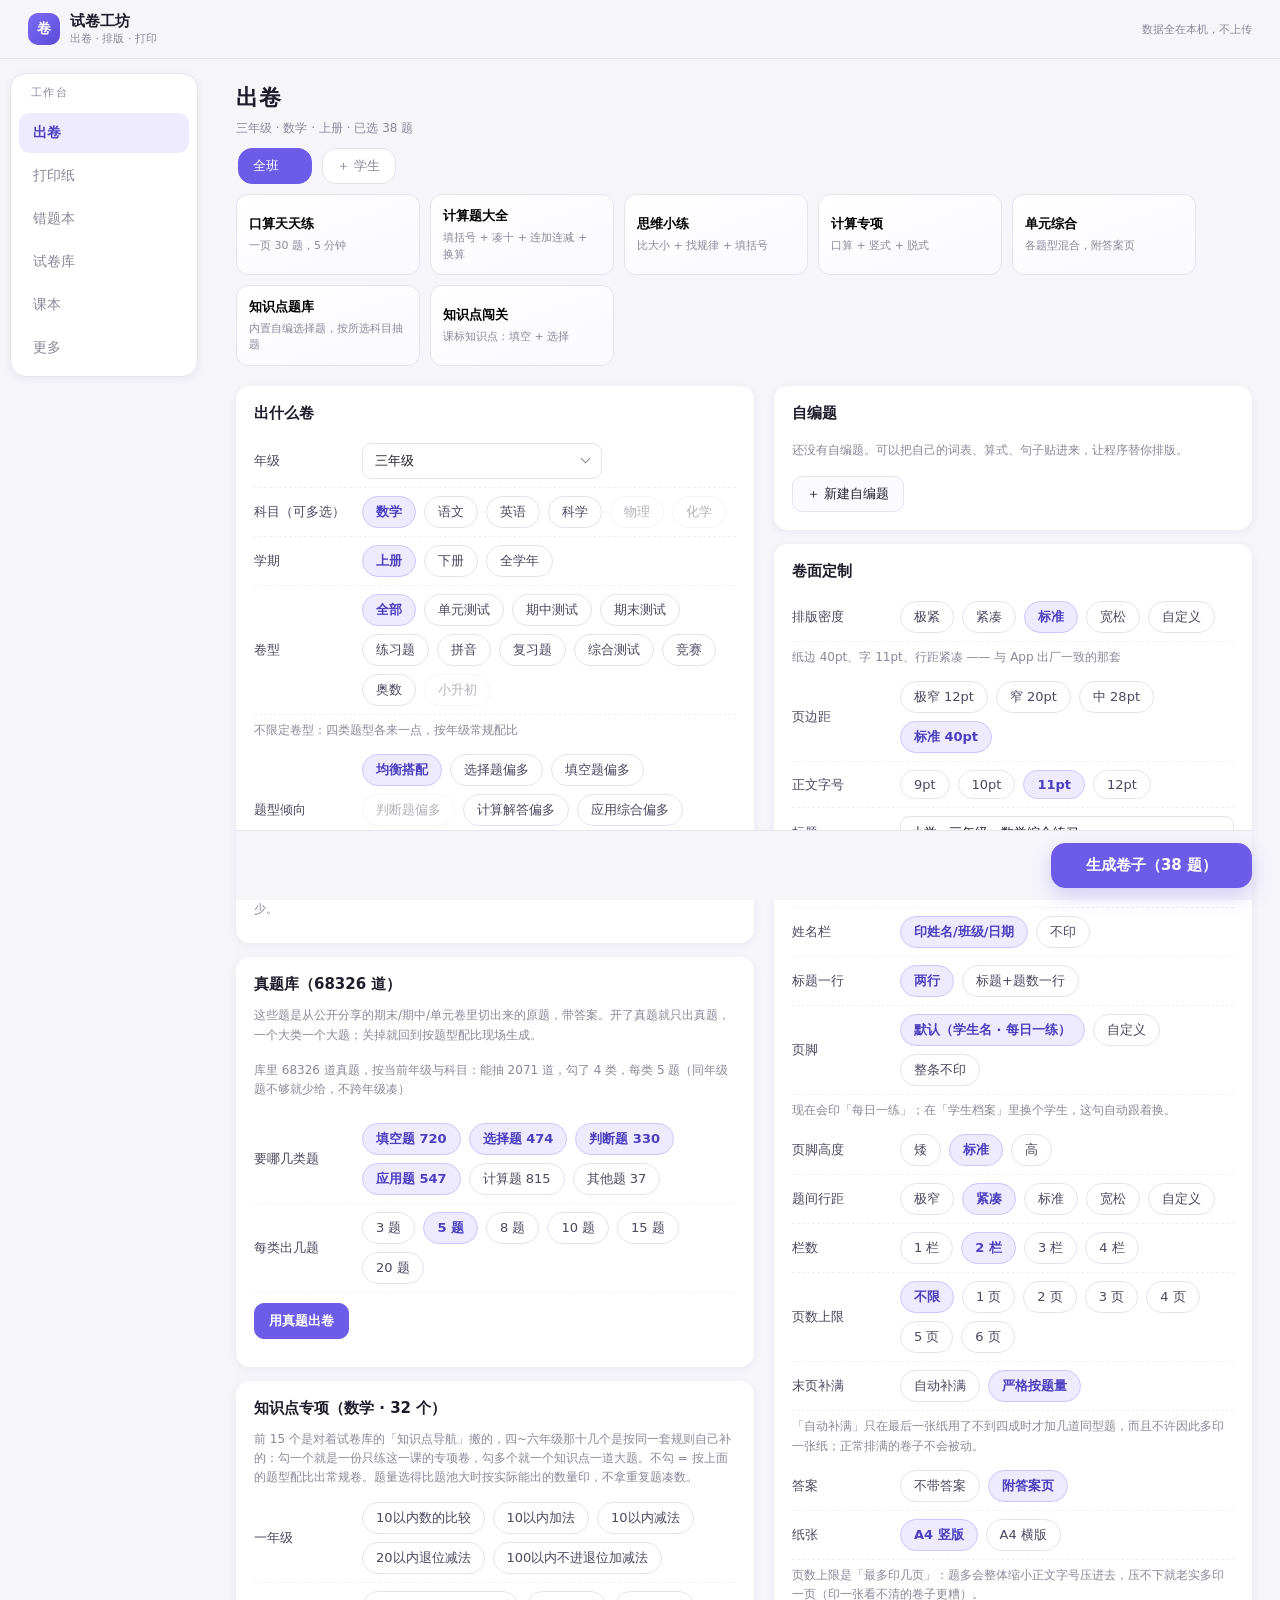
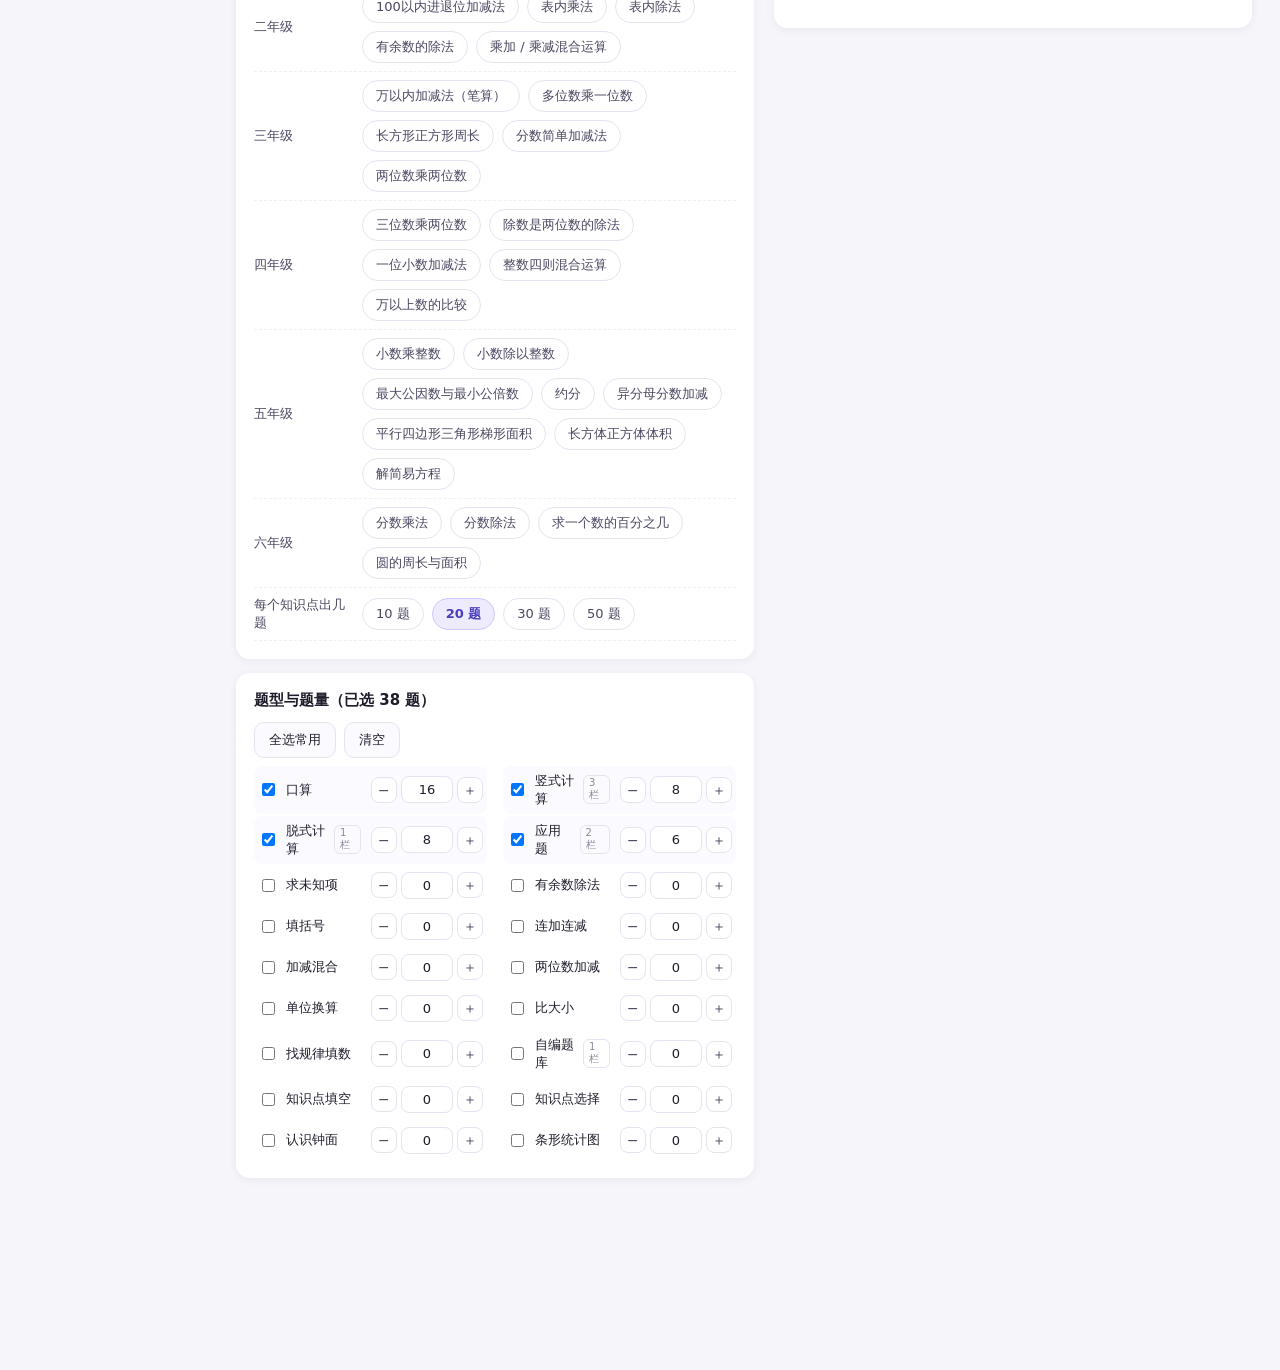
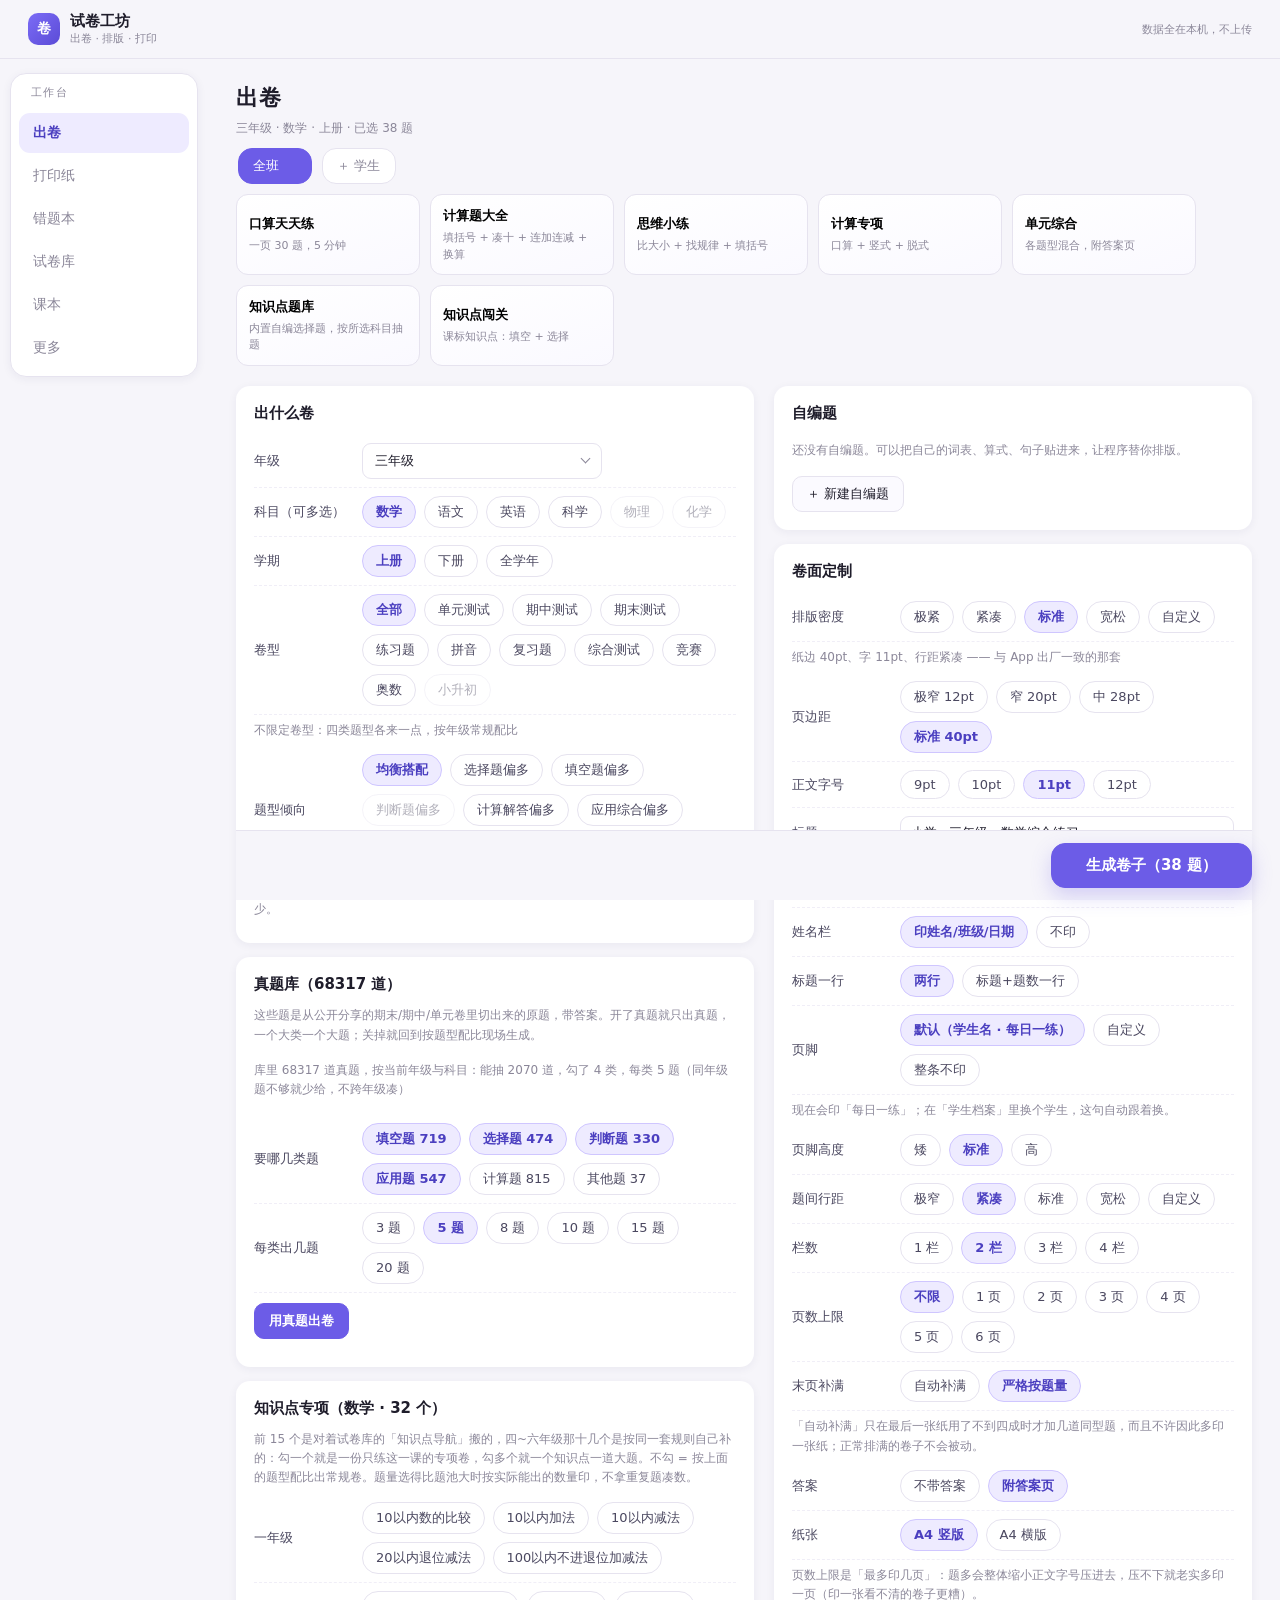
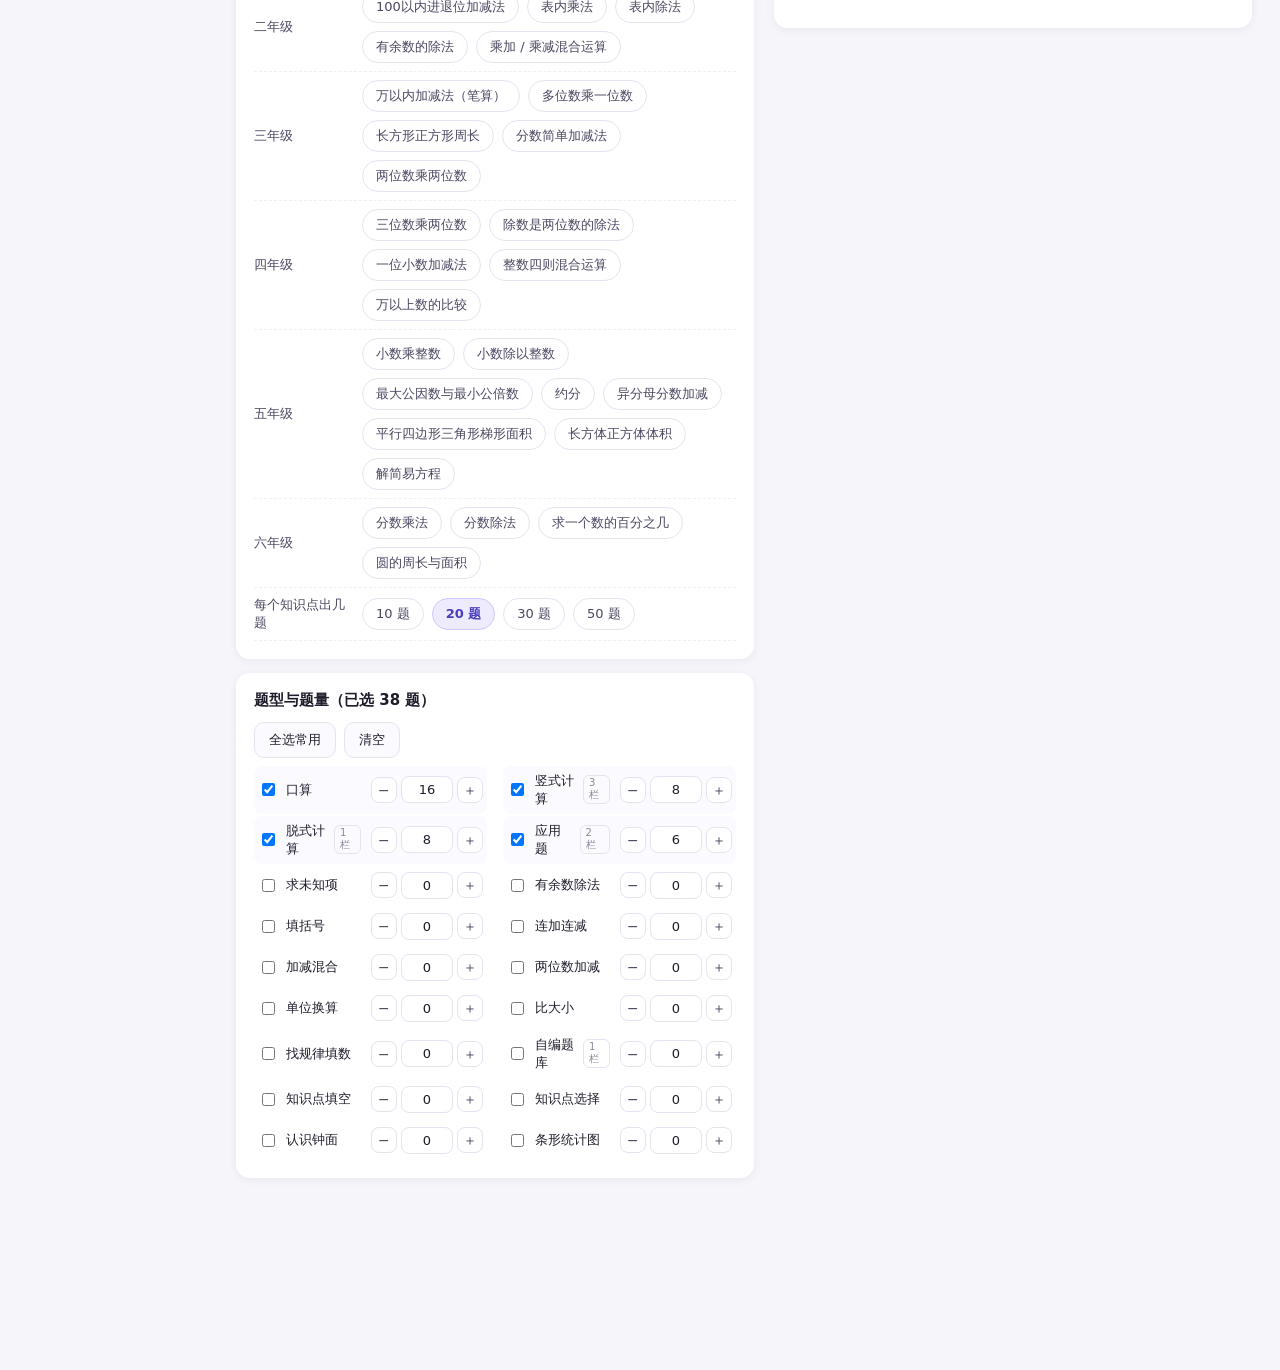
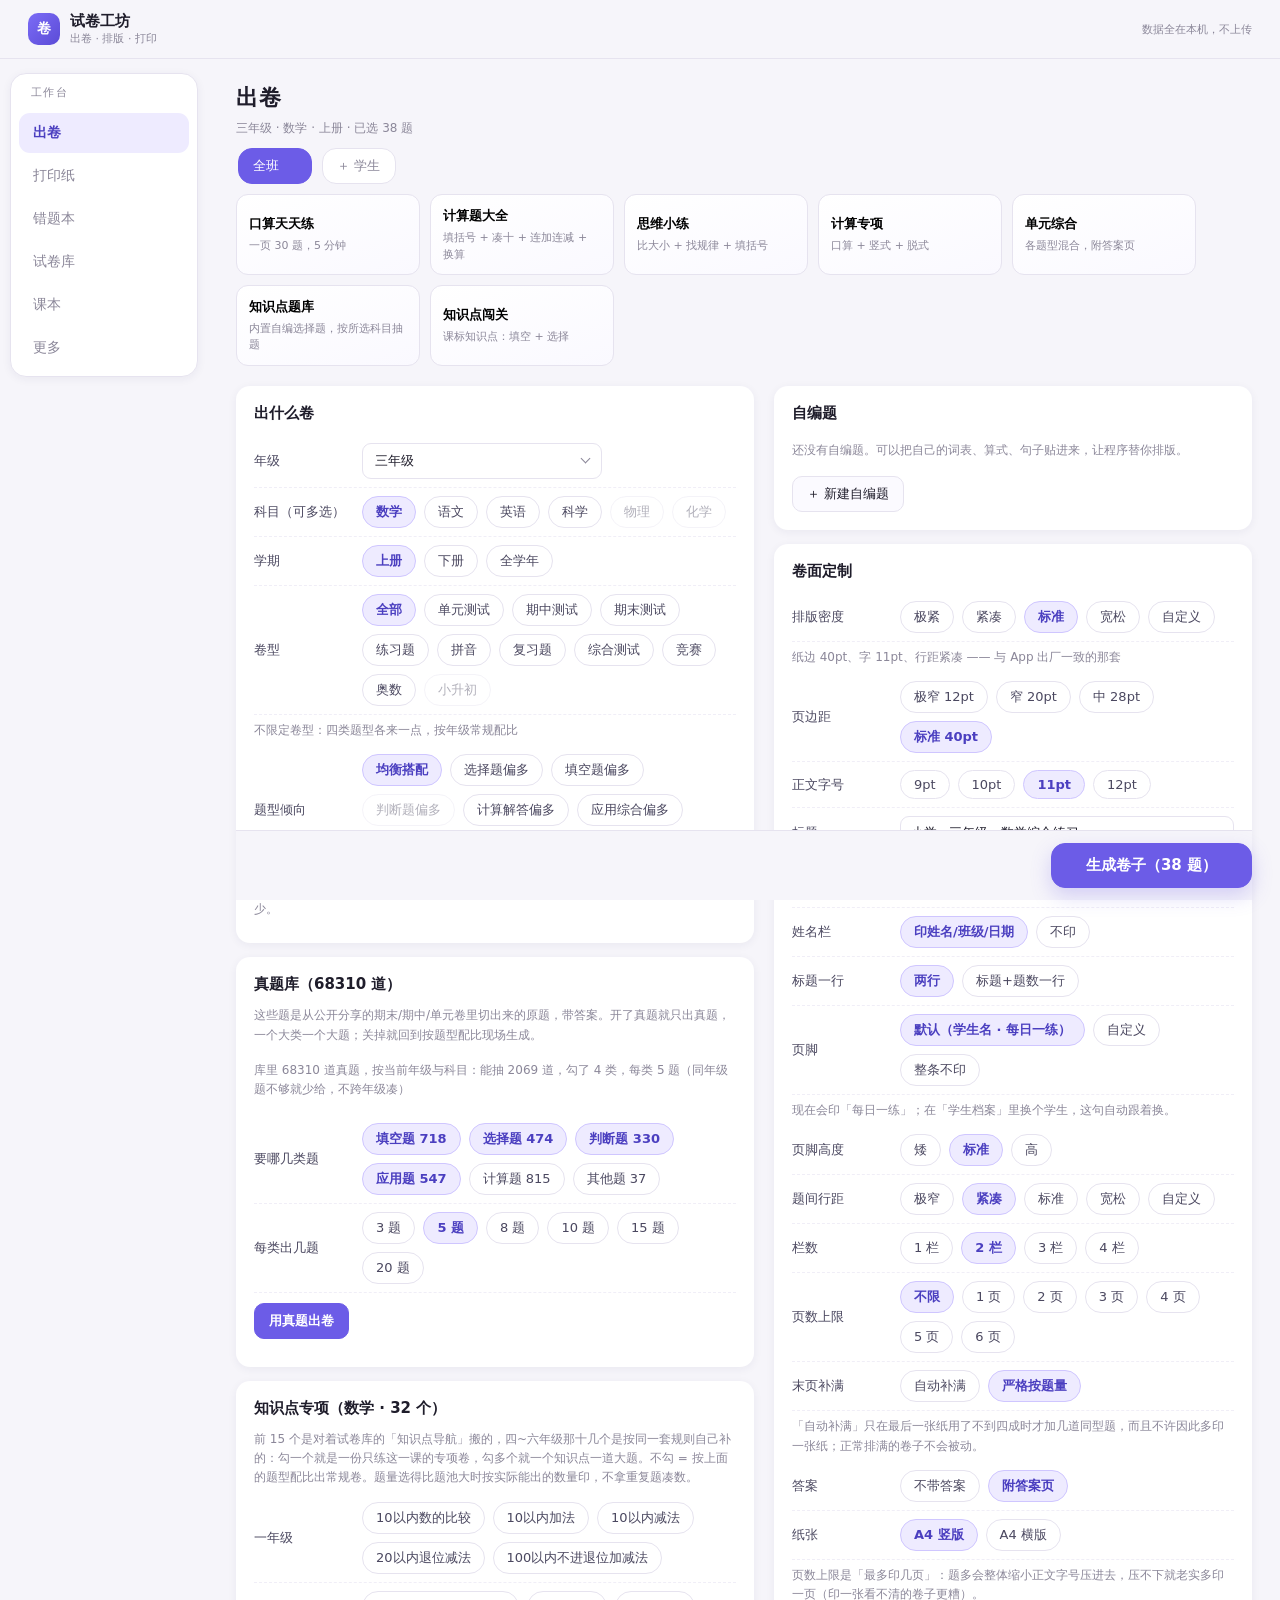
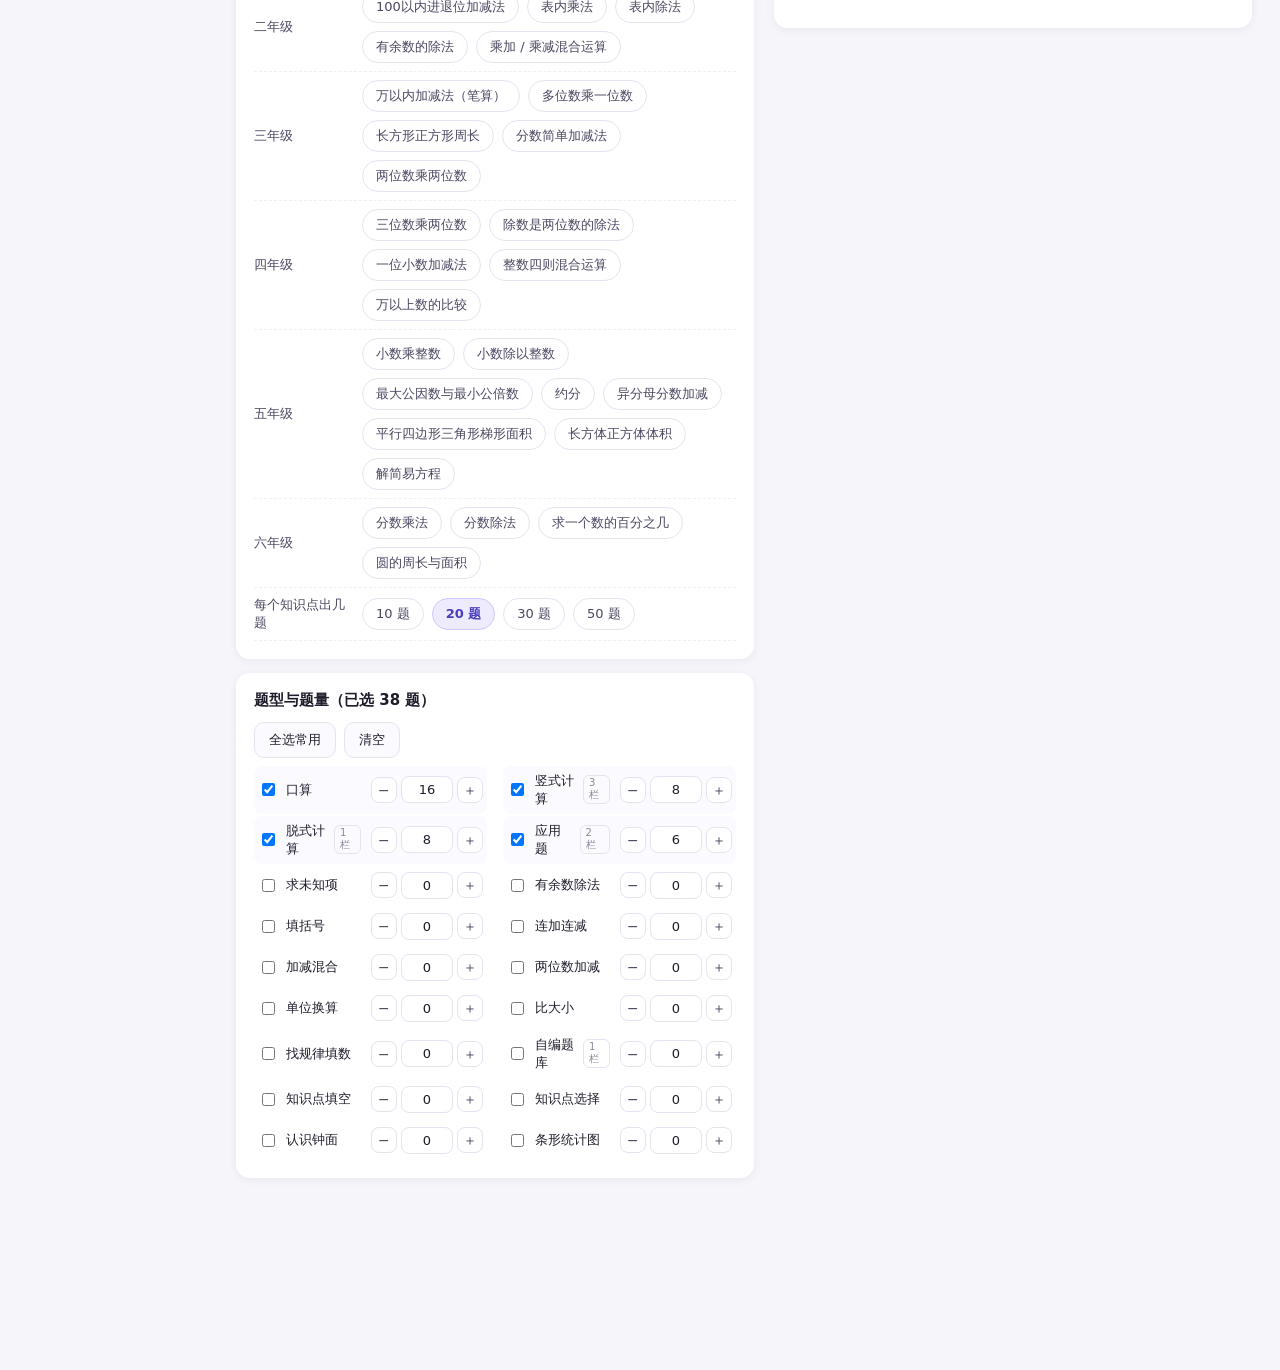
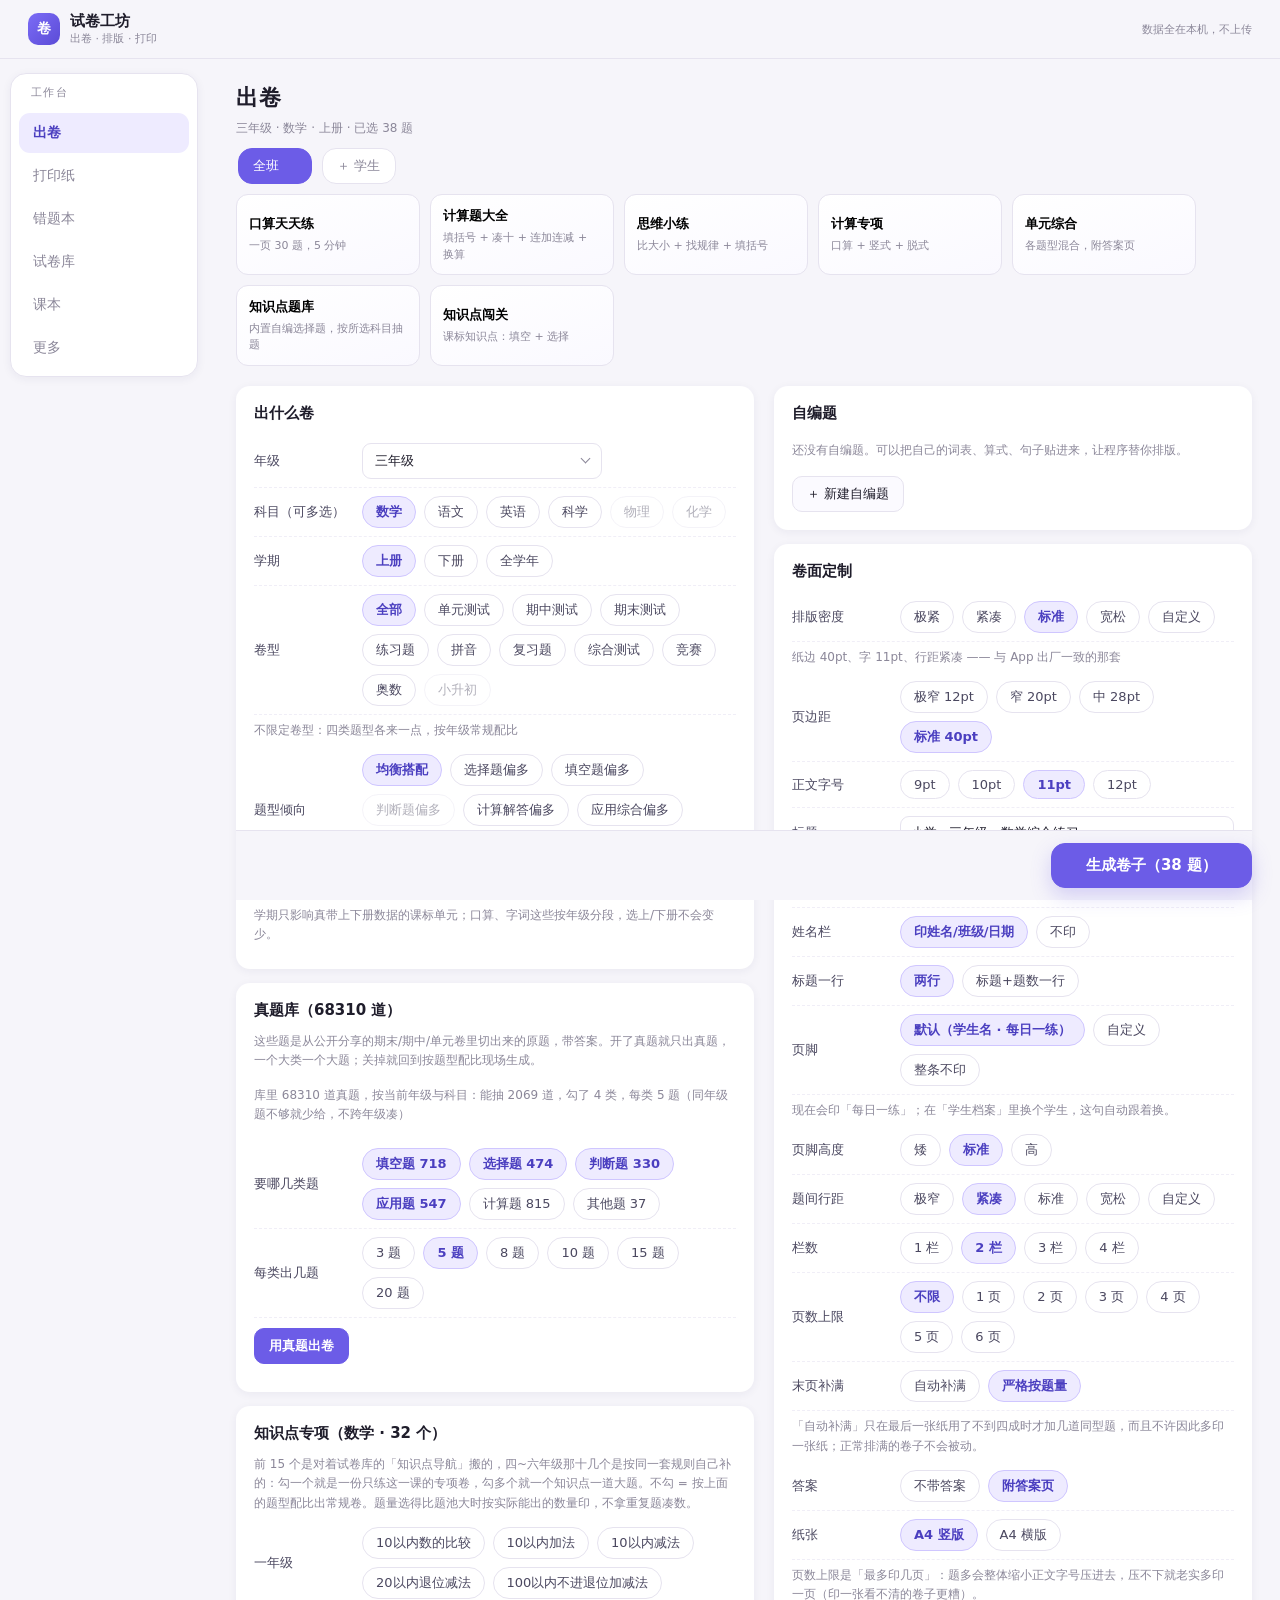
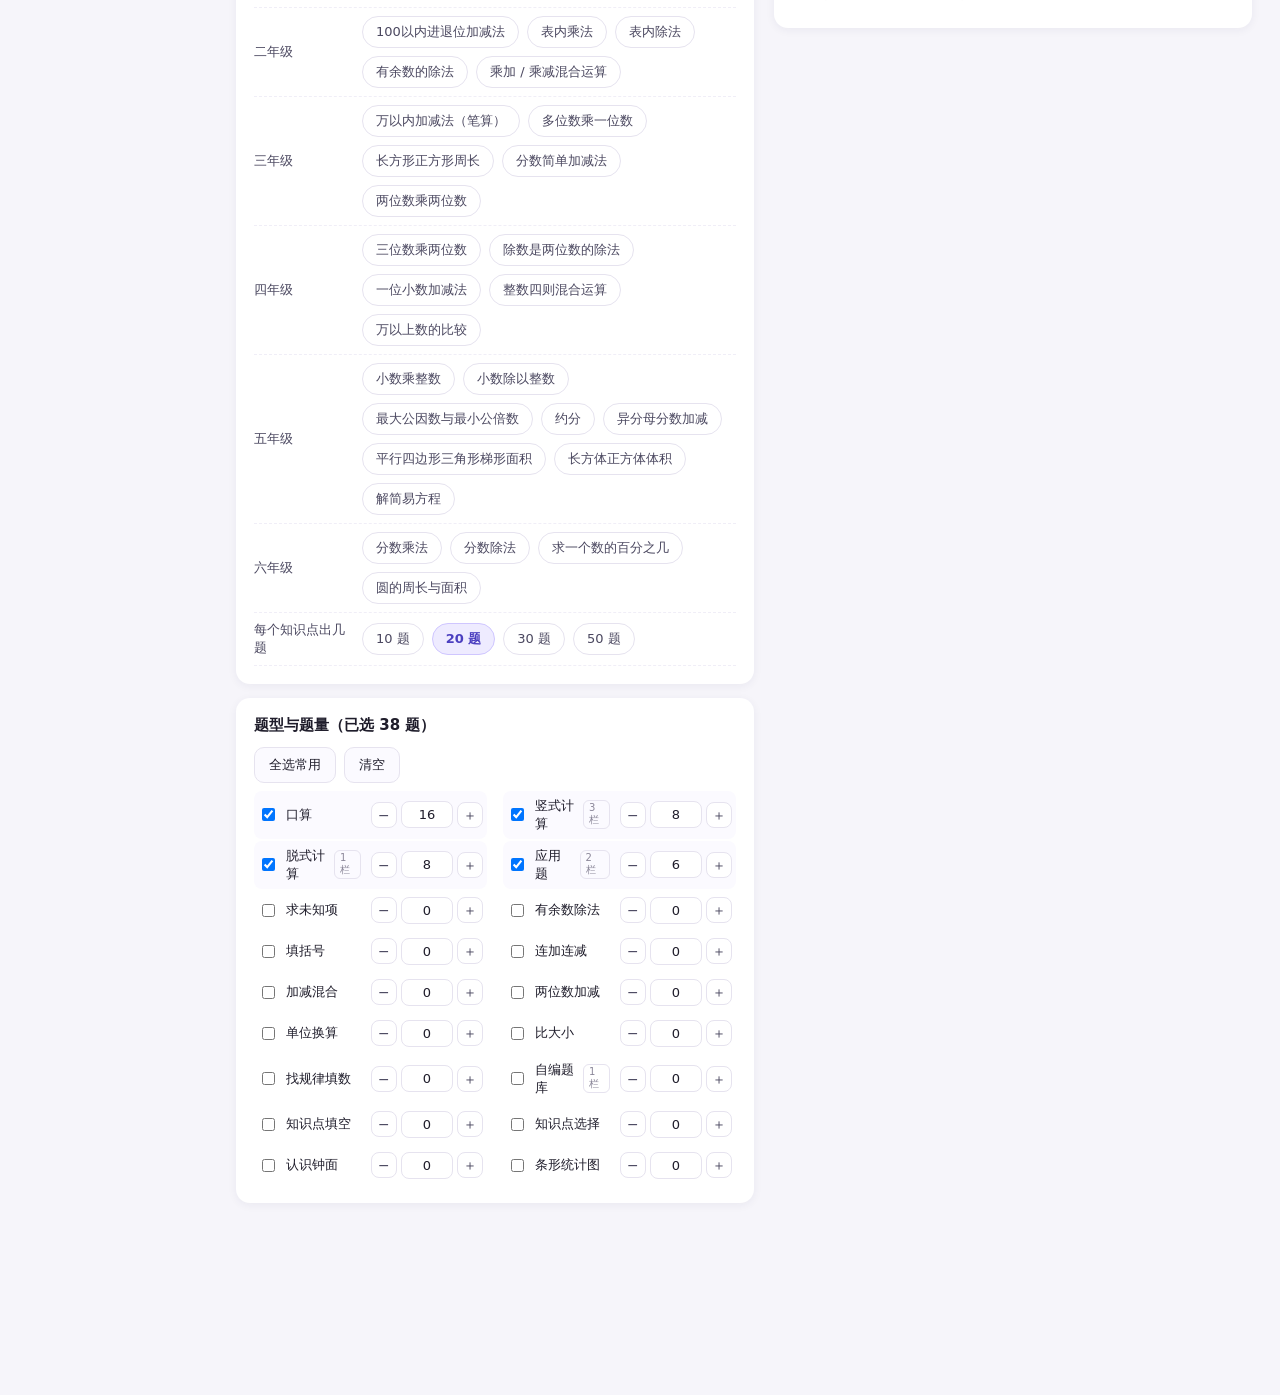
